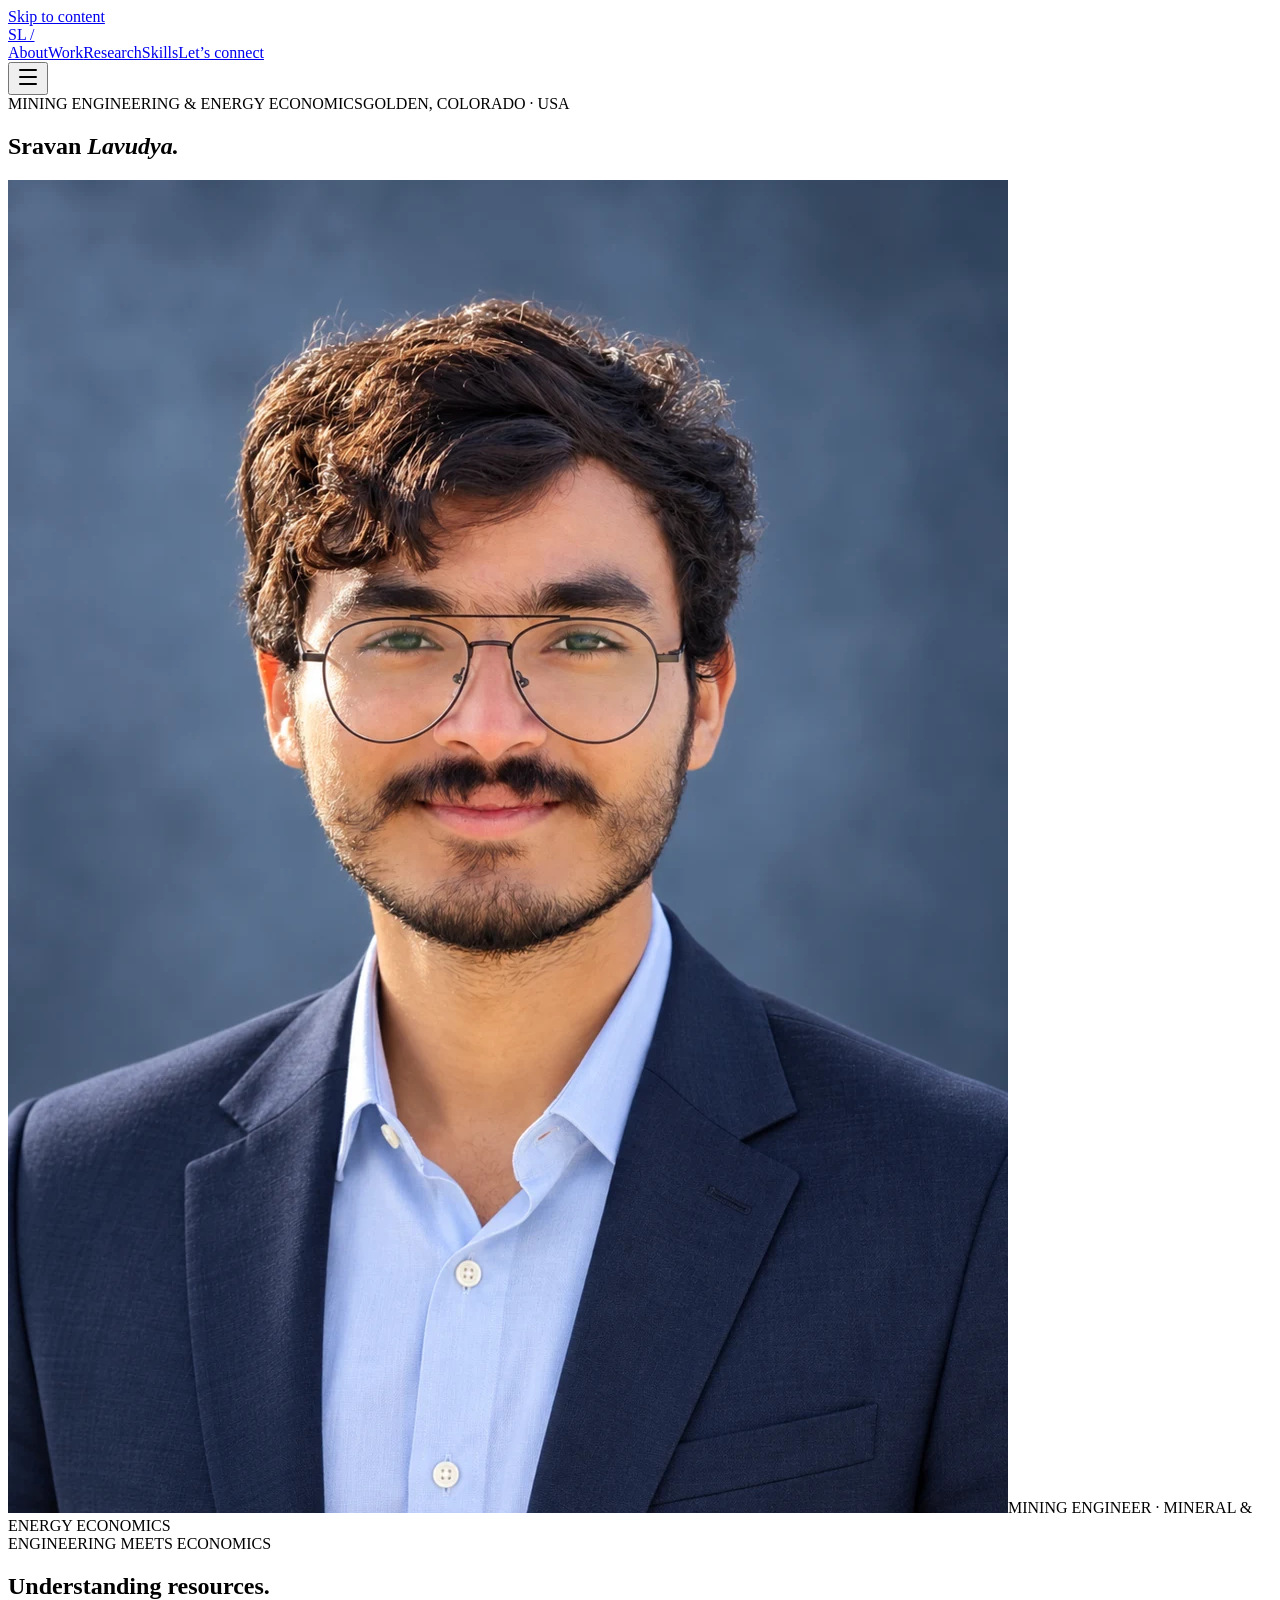
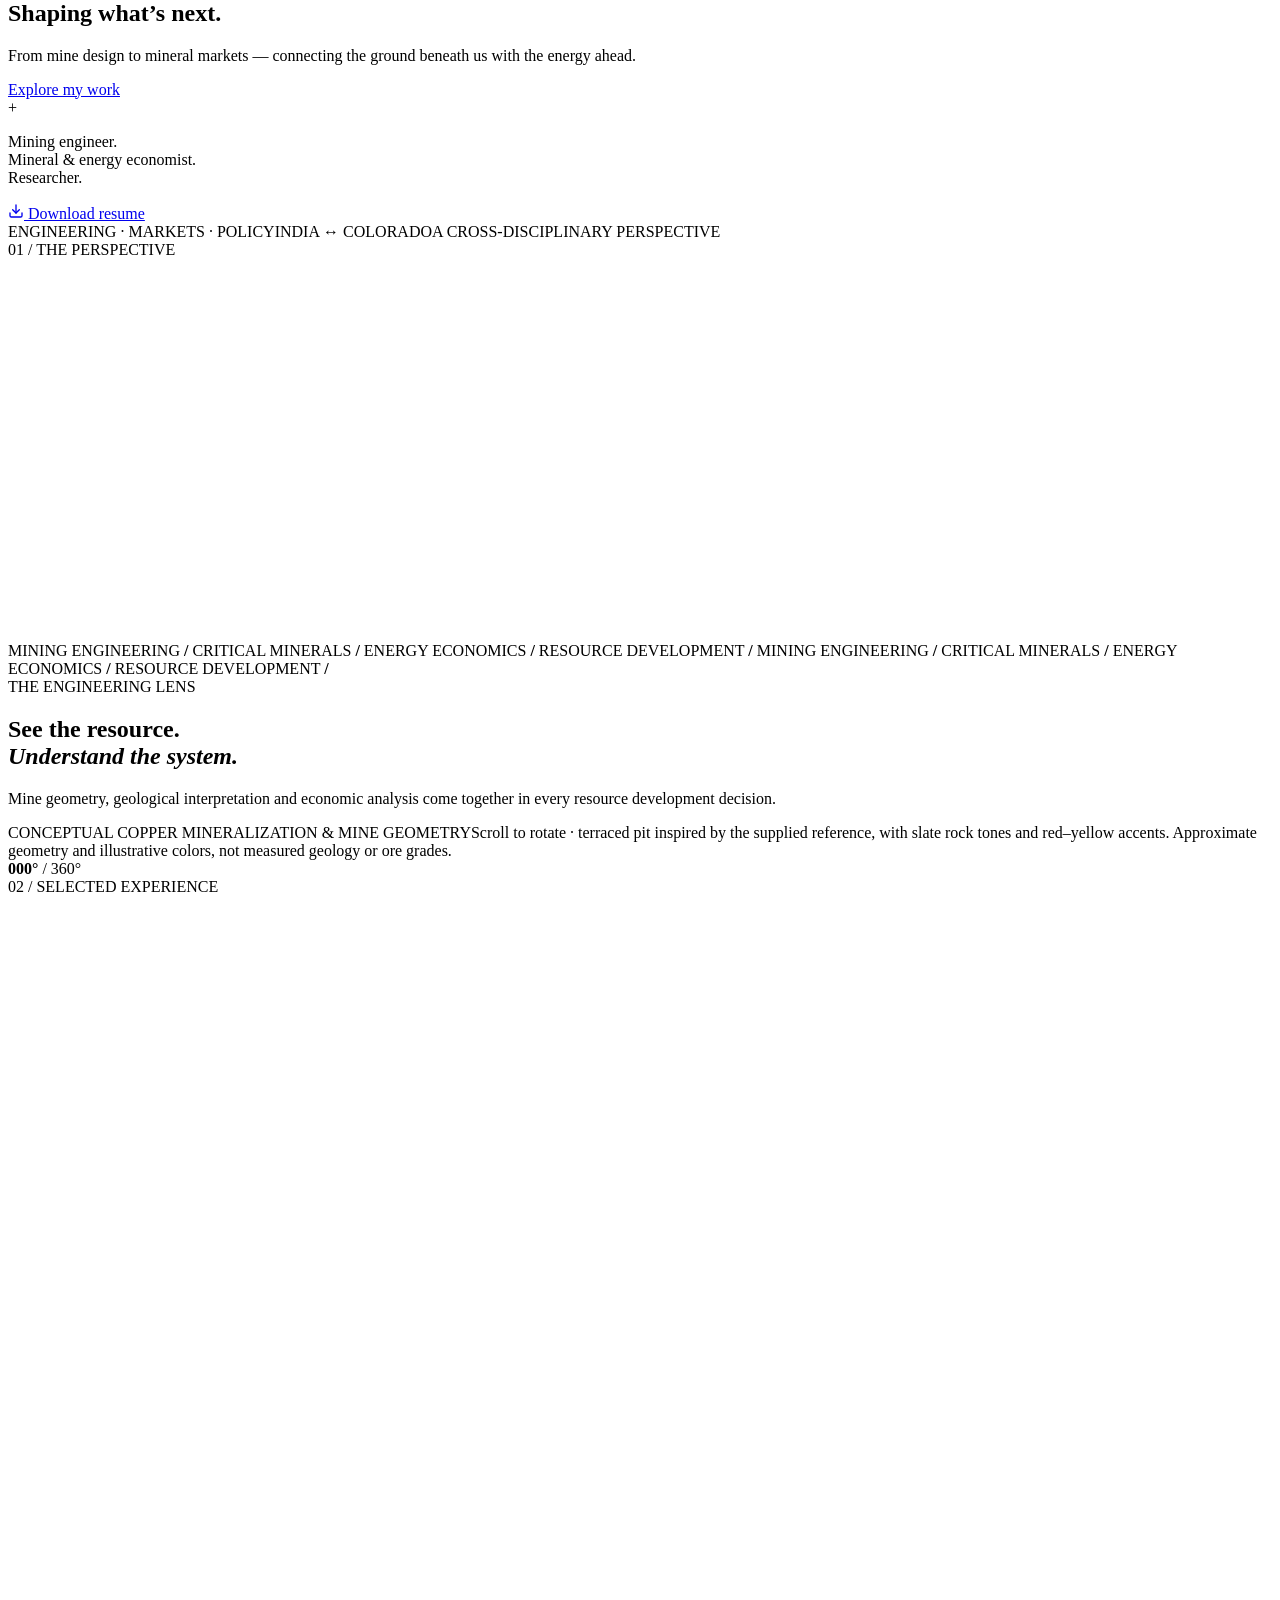
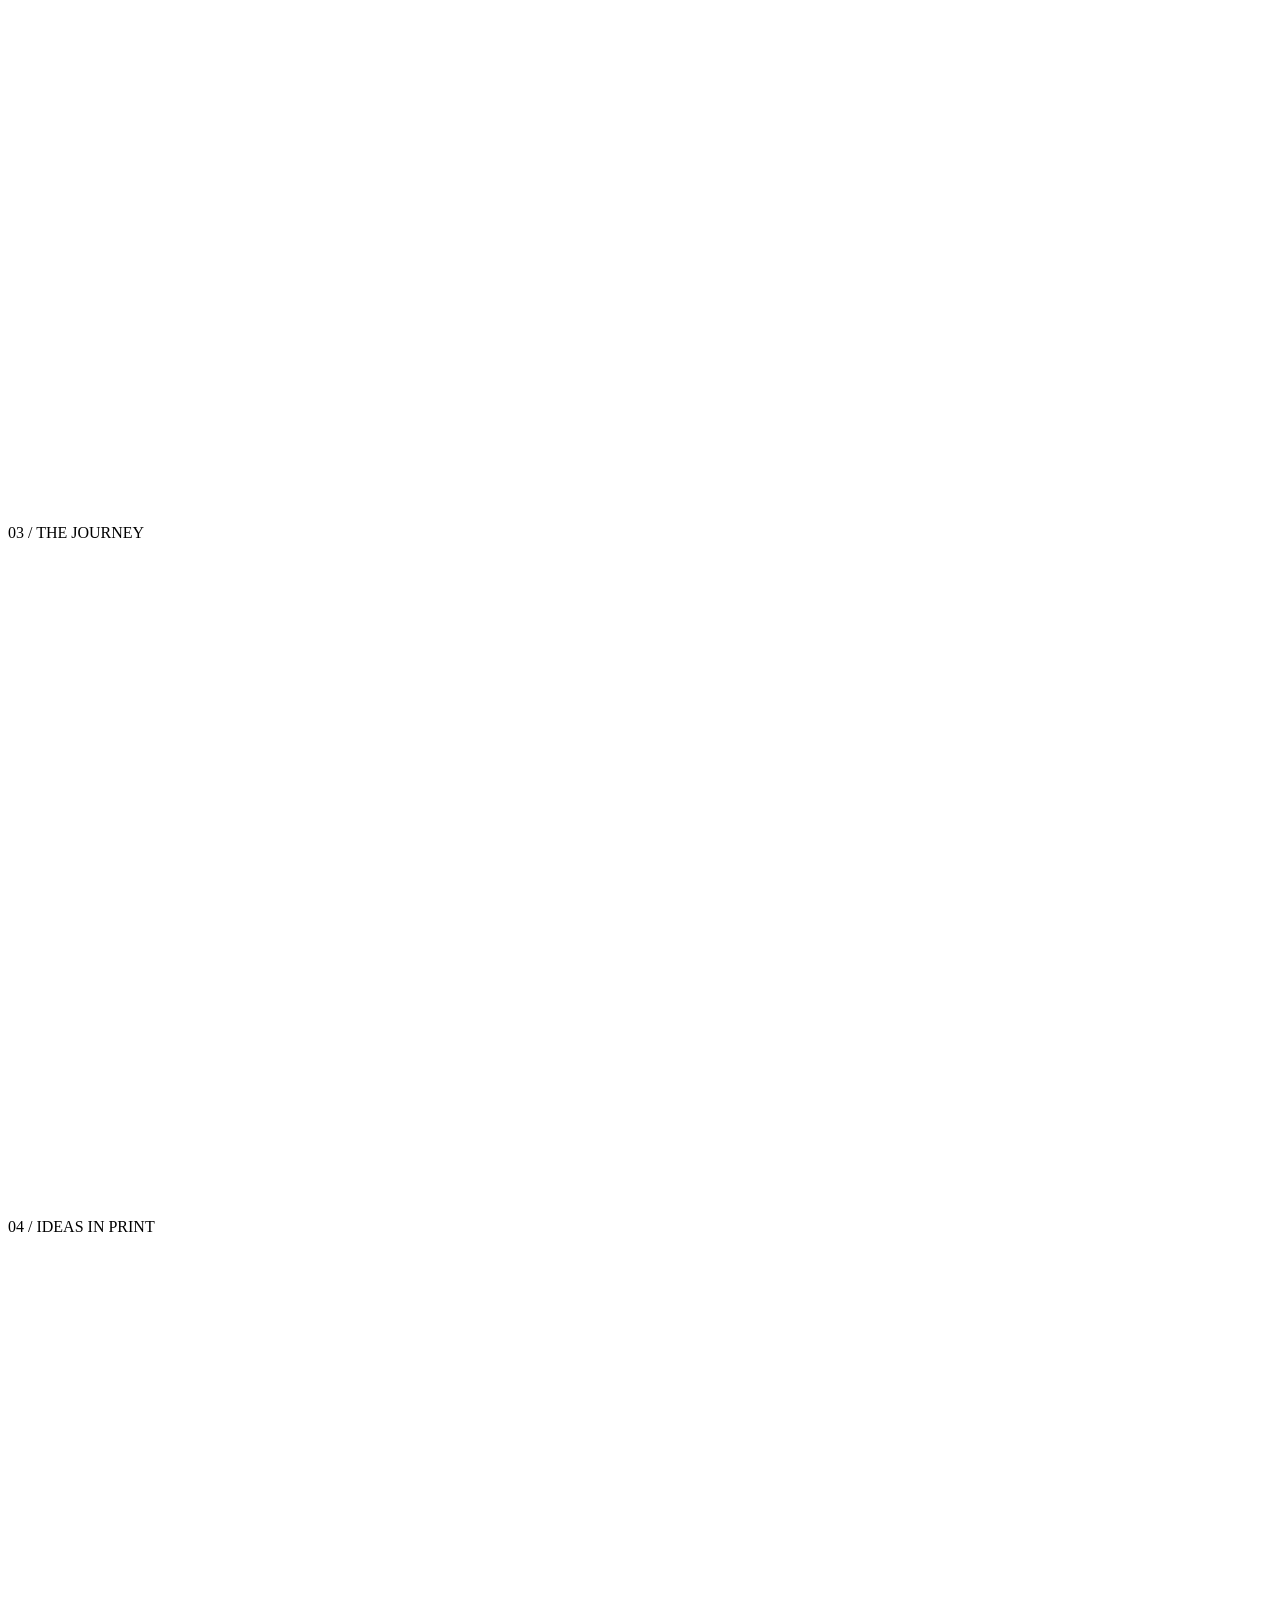
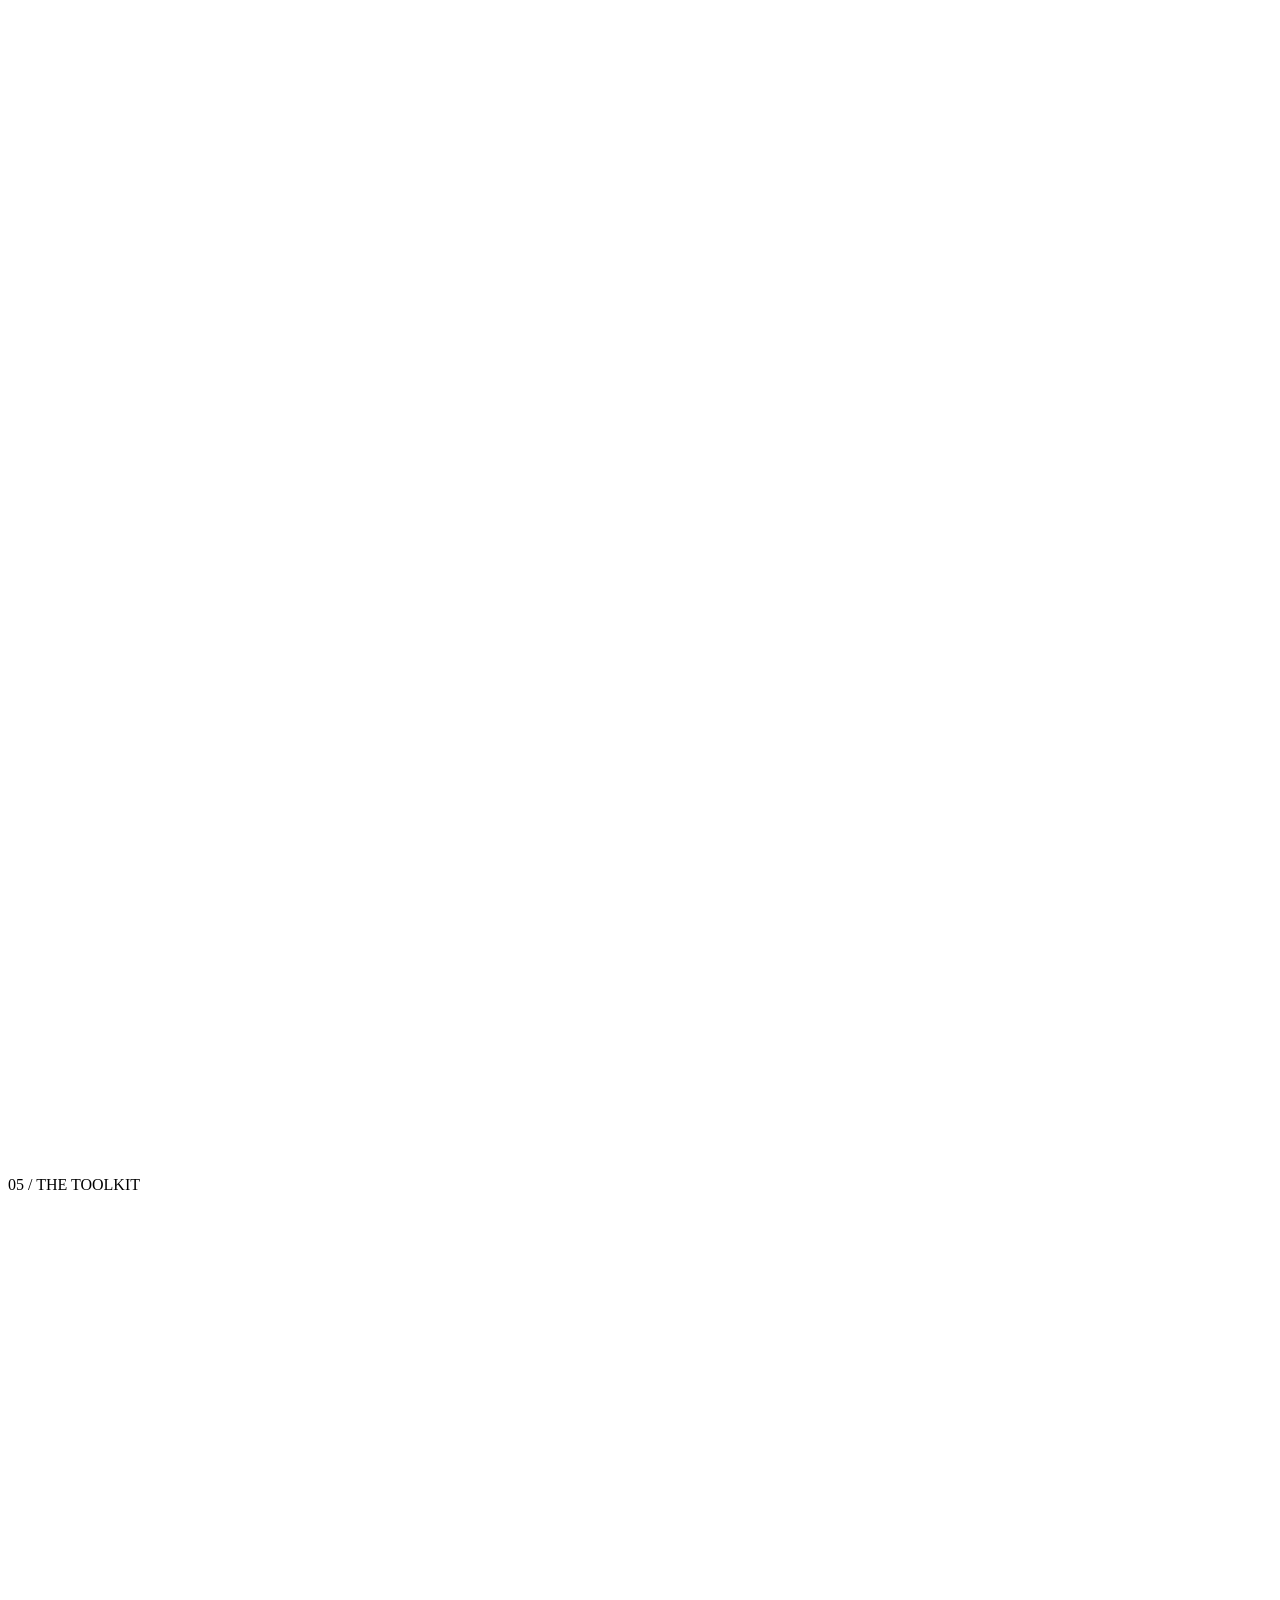
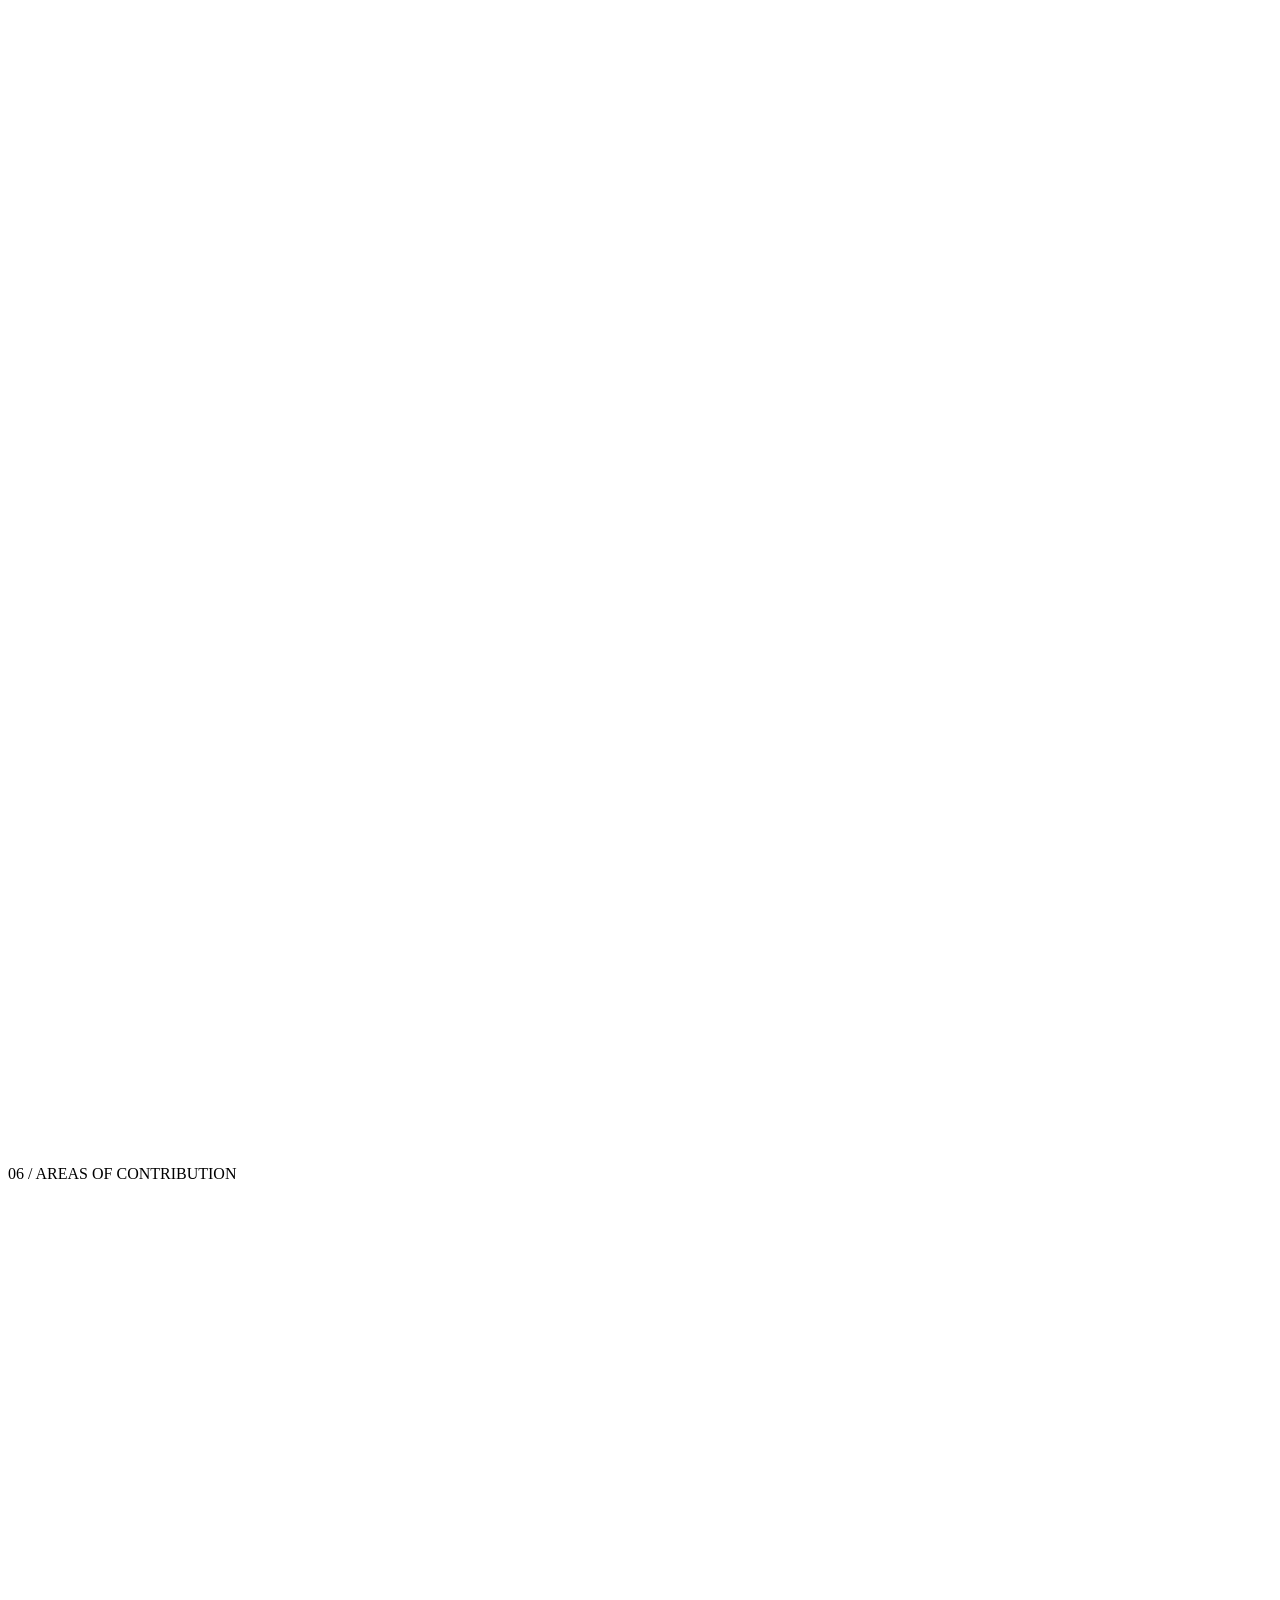
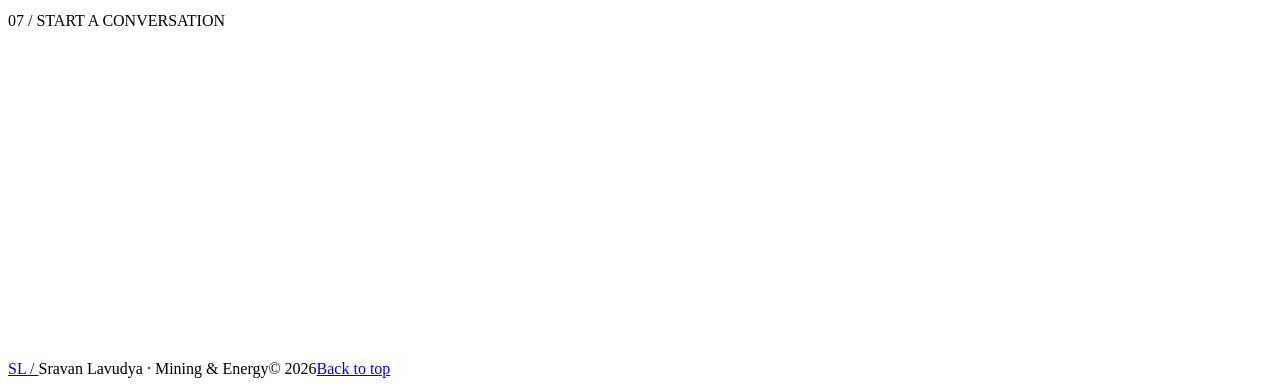
==== index.html @ 0d738c8e "Add files via upload" ====
<!DOCTYPE html><html lang="en"><head><meta charSet="utf-8"/><meta name="viewport" content="width=device-width, initial-scale=1"/><link rel="preload" as="image" href="/sravan-portrait.webp" fetchPriority="high"/><link rel="preload" as="image" href="/balaji-mining.jpg"/><link rel="preload" as="image" href="/surface-miner.jpg"/><link rel="stylesheet" href="/_next/static/chunks/0958bmwg9rmqi.css" data-precedence="next"/><link rel="preload" as="script" fetchPriority="low" href="/_next/static/chunks/3l04zcqx63h3y.js"/><script src="/_next/static/chunks/41qfcvra0dvw4.js" async=""></script><script src="/_next/static/chunks/1mh6a-0e61pyc.js" async=""></script><script src="/_next/static/chunks/turbopack-0_i3ve-33z88y.js" async=""></script><script src="/_next/static/chunks/0h2qsuyze9ds1.js" async=""></script><script src="/_next/static/chunks/3yp6ygh2ybcbr.js" async=""></script><script src="/_next/static/chunks/2wtt3s0ysbe_1.js" async=""></script><title>Sravan Lavudya — Mining Engineering &amp; Energy Economics</title><meta name="description" content="Mining engineer and mineral and energy economist based in Golden, Colorado. Explore mine planning, critical minerals research and energy transition analysis."/><meta property="og:title" content="Sravan Lavudya — Mining &amp; Energy"/><meta property="og:description" content="Engineering expertise. Economic perspective. Explore the work and research of Sravan Lavudya."/><meta property="og:type" content="website"/><meta name="twitter:card" content="summary"/><meta name="twitter:title" content="Sravan Lavudya — Mining &amp; Energy"/><meta name="twitter:description" content="Engineering expertise. Economic perspective. Explore the work and research of Sravan Lavudya."/><link rel="icon" href="/favicon.svg"/><script src="/_next/static/chunks/0cz1d0mv5g_q7.js" noModule=""></script></head><body><div hidden=""><!--$--><!--/$--></div><div class="cursor" aria-hidden="true"></div><a class="skip" href="#about">Skip to content</a><header class="nav"><a class="logo" href="#top" aria-label="Sravan Lavudya home">SL<span> / </span></a><nav aria-label="Main navigation"><a href="#about">About</a><a href="#work">Work</a><a href="#research">Research</a><a href="#skills">Skills</a><a class="nav-contact" href="#contact">Let’s connect</a></nav><button class="menu-toggle" aria-expanded="false" aria-label="Open navigation"><svg xmlns="http://www.w3.org/2000/svg" width="24" height="24" viewBox="0 0 24 24" fill="none" stroke="currentColor" stroke-width="2" stroke-linecap="round" stroke-linejoin="round" class="lucide lucide-menu" aria-hidden="true"><path d="M4 5h16"></path><path d="M4 12h16"></path><path d="M4 19h16"></path></svg></button></header><main><div id="top" class="hero-track "><section class="hero"><div class="hero-top"><span>MINING ENGINEERING &amp; ENERGY ECONOMICS</span><span>GOLDEN, COLORADO · USA</span></div><h1>Sravan <em>Lavudya.</em></h1><div class="hero-portrait"><img src="/sravan-portrait.webp" alt="Professional portrait of Sravan Lavudya" fetchPriority="high"/><span>MINING ENGINEER · MINERAL &amp; ENERGY ECONOMICS</span></div><div class="hero-left"><span class="eyebrow">ENGINEERING MEETS ECONOMICS</span><h2>Understanding resources.<br/>Shaping what’s next.</h2><p>From mine design to mineral markets — connecting the ground beneath us with the energy ahead.</p><a href="#work" class="light-button">Explore my work</a></div><div class="hero-right"><span class="cross">+</span><p>Mining engineer.<br/>Mineral &amp; energy economist.<br/>Researcher.</p><a href="/Sravan-Lavudya-Resume.pdf" target="_blank" rel="noreferrer" class="resume-link"><svg xmlns="http://www.w3.org/2000/svg" width="16" height="16" viewBox="0 0 24 24" fill="none" stroke="currentColor" stroke-width="2" stroke-linecap="round" stroke-linejoin="round" class="lucide lucide-download" aria-hidden="true"><path d="M12 15V3"></path><path d="M21 15v4a2 2 0 0 1-2 2H5a2 2 0 0 1-2-2v-4"></path><path d="m7 10 5 5 5-5"></path></svg> Download resume</a></div><div class="hero-bottom"><span>ENGINEERING · MARKETS · POLICY</span><span>INDIA ↔ COLORADO</span><span class="concept-label">A CROSS-DISCIPLINARY PERSPECTIVE</span></div></section></div><section id="about" class="section about"><div class="section-label">01 / THE PERSPECTIVE</div><div class="about-copy" style="opacity:0;transform:translateY(24px)"><h2>A field mindset.<br/>An economic <em>perspective.</em></h2><div class="about-columns"><p>I bring mining and mineral engineering experience together with a master’s in Mineral and Energy Economics from Colorado School of Mines.</p><p>My work spans geological modeling, exploration drilling, mine planning and research into critical minerals and energy systems. I’m interested in how sound engineering and clear economic analysis can improve resource development decisions.</p></div><div class="stats"><div><strong>1,200<span>+ m</span></strong><p>Geotechnical core logged</p></div><div><strong>2</strong><p>Resource &amp; reserve reports</p></div><div><strong>4</strong><p>Selected research commentaries</p></div></div></div></section><div class="marquee" aria-label="Mining engineering, critical minerals, energy economics, resource development"><div><span aria-hidden="false">MINING ENGINEERING <b> / </b> CRITICAL MINERALS <b> / </b> ENERGY ECONOMICS <b> / </b> RESOURCE DEVELOPMENT <b> / </b> </span><span aria-hidden="true">MINING ENGINEERING <b> / </b> CRITICAL MINERALS <b> / </b> ENERGY ECONOMICS <b> / </b> RESOURCE DEVELOPMENT <b> / </b> </span></div></div><section class="mine-showcase section"><div class="section-label">THE ENGINEERING LENS</div><div class="mine-layout"><div><h2>See the resource.<br/><em>Understand the system.</em></h2><p>Mine geometry, geological interpretation and economic analysis come together in every resource development decision.</p><span class="eyebrow">CONCEPTUAL COPPER MINERALIZATION &amp; MINE GEOMETRY</span><span class="model-note">Scroll to rotate · terraced pit inspired by the supplied reference, with slate rock tones and red–yellow accents. Approximate geometry and illustrative colors, not measured geology or ore grades.</span></div><div class="mine-frame"><div class="model" role="img" aria-label="Interactive conceptual open-pit mine and geological strata, rotating a complete turn as you scroll"></div><span class="rotation-label"><b id="degree">000°</b> / 360°</span></div></div></section><section id="work" class="work section"><div class="section-label">02 / SELECTED EXPERIENCE</div><div class="section-intro" style="opacity:0;transform:translateY(24px)"><h2>Grounded in practice.<br/><em>Driven by evidence.</em></h2><p>A selection of engineering and research work, from operating mines to the economics of the energy transition.</p></div><article class="project" style="opacity:0;transform:translateY(24px)"><div class="regional-experience"><div class="geo-panel"><div class="geo-heading"><span>RAJASTHAN / FIELD ASSIGNMENTS</span></div><svg viewBox="495 108 29 29" role="img" aria-label="Rajasthan state map indicating the fieldwork region, without unverified mine pins"><path d="M507.779,110.045L509.038,110.113L509.010,110.184L509.107,110.269L508.931,110.425L508.944,110.512L509.211,110.494L509.133,110.873L509.229,110.946L509.158,111.083L509.058,111.101L509.192,111.343L509.284,111.338L509.300,111.255L509.513,111.288L509.682,111.192L509.854,111.271L509.906,111.436L510.080,111.426L510.156,111.535L510.360,111.463L510.447,111.530L510.639,111.413L510.630,111.528L510.791,111.476L510.801,111.622L510.722,111.715L510.869,111.967L511.022,111.978L510.934,112.148L511.111,112.771L511.236,112.796L511.258,112.908L511.556,113.085L511.541,113.185L511.845,113.262L512.186,113.690L512.055,113.655L511.872,113.813L511.969,113.899L512.071,113.852L511.940,113.938L511.926,114.126L511.847,114.134L511.955,114.181L511.926,114.271L512.176,114.263L512.346,114.385L512.447,114.318L512.310,114.002L512.428,113.937L512.355,113.881L512.530,113.863L512.674,113.941L512.709,113.852L512.595,113.798L512.711,113.743L512.578,113.635L512.754,113.724L512.942,113.691L512.996,113.787L512.897,113.814L512.995,113.871L512.907,113.901L513.077,113.922L513.076,114.059L513.320,113.962L513.296,113.816L513.583,113.686L513.612,113.568L513.800,113.590L513.924,113.712L513.768,114.538L513.805,114.683L513.941,114.686L513.987,114.517L514.158,114.523L514.041,114.444L514.077,114.360L514.253,114.447L514.388,114.356L514.463,114.428L514.591,114.400L514.686,114.686L514.622,114.777L514.700,114.813L514.670,114.940L514.859,115.076L514.864,115.202L515.149,115.347L515.228,115.313L515.183,115.399L515.346,115.599L514.997,115.810L515.255,115.969L515.347,115.897L515.407,115.999L515.510,115.954L514.845,116.266L514.897,116.507L514.987,116.466L514.996,116.304L515.209,116.334L515.507,116.125L515.780,116.221L515.800,116.151L516.013,116.179L516.044,116.278L516.084,116.169L516.203,116.190L516.230,116.090L516.524,116.153L516.382,116.223L516.428,116.303L516.322,116.346L516.360,116.413L516.200,116.406L516.171,116.634L515.984,116.595L515.789,116.676L515.626,116.890L515.046,117.170L514.855,117.186L514.874,117.264L514.669,117.286L514.406,117.525L514.248,117.524L513.776,117.813L513.491,118.182L513.185,118.252L513.059,118.404L513.061,118.532L512.965,118.564L513.129,119.115L513.540,119.376L513.786,119.355L513.884,119.449L514.151,119.321L514.410,119.377L514.566,119.153L514.723,119.174L514.673,119.349L514.744,119.360L514.699,119.456L514.836,119.614L514.781,119.624L514.797,119.773L514.606,119.832L514.525,119.761L514.339,119.773L514.229,119.862L513.987,119.840L513.709,119.979L513.898,120.254L513.603,120.360L513.695,120.499L513.903,120.469L514.053,120.578L514.129,120.860L513.931,121.078L513.829,121.025L513.826,120.913L513.629,120.931L513.703,121.062L513.680,121.323L513.889,121.587L513.800,121.738L513.602,121.759L513.510,121.656L513.402,121.657L513.348,121.613L513.386,121.430L513.176,121.501L513.159,121.639L513.063,121.673L512.940,121.537L512.829,121.585L512.654,121.493L512.431,121.566L512.371,121.337L512.243,121.607L512.269,121.809L511.920,121.949L511.952,122.134L511.554,122.292L511.405,122.192L511.458,122.284L511.369,122.479L511.304,122.396L511.165,122.399L511.121,122.280L510.913,122.159L511.029,121.903L511.168,122.016L511.338,121.933L511.401,122.062L511.668,121.849L511.672,121.777L511.487,121.721L511.547,121.558L511.654,121.507L511.454,121.189L511.582,121.050L511.695,121.162L511.818,121.088L511.835,120.857L511.656,120.773L511.678,120.540L511.519,120.470L511.227,120.623L511.164,120.555L510.904,120.614L510.434,120.555L510.371,120.464L510.504,120.326L510.416,120.180L510.611,120.373L510.834,120.272L510.848,120.214L510.523,120.221L510.586,120.154L510.552,120.047L510.628,120.199L510.691,119.914L510.318,119.909L510.238,120.222L510.087,120.282L509.840,120.216L509.693,120.051L509.698,120.415L510.014,120.408L510.040,120.494L509.886,120.679L509.786,120.689L509.599,120.409L509.551,120.625L509.634,120.657L509.424,120.978L509.716,121.065L509.506,121.435L509.789,121.477L509.762,121.573L509.986,121.941L509.811,122.252L509.879,122.739L509.227,123.077L509.037,123.343L509.107,123.435L509.402,123.456L509.390,123.554L509.491,123.576L509.338,123.597L509.025,123.822L508.782,123.776L508.646,123.875L508.492,123.623L508.366,123.696L508.254,123.642L508.268,123.461L508.089,123.408L507.942,123.246L507.789,123.326L507.664,123.106L507.529,123.083L507.452,123.175L507.408,123.088L507.266,123.095L507.321,122.754L507.155,122.689L507.027,122.766L507.017,122.593L506.725,122.425L506.724,122.276L506.849,122.138L506.747,121.744L506.492,121.979L506.398,121.897L506.448,121.804L506.165,121.630L506.290,121.384L506.463,121.271L506.340,121.299L506.170,121.211L506.189,121.011L506.001,121.059L505.927,121.233L505.983,121.272L505.848,121.347L505.736,121.268L505.465,121.277L505.394,121.086L505.089,120.986L505.015,121.180L504.929,121.186L504.885,120.992L504.502,120.840L504.708,120.764L504.331,120.771L504.105,120.588L503.888,120.746L503.753,120.650L503.717,120.792L503.598,120.659L503.323,120.733L503.233,120.659L502.977,120.652L502.766,120.757L502.702,120.694L502.595,120.785L502.239,120.663L501.891,120.131L501.789,119.712L501.348,119.221L501.332,118.606L500.799,118.672L500.559,118.597L500.192,118.111L500.165,117.852L500.345,117.510L500.335,116.899L500.132,116.801L499.631,116.816L499.031,116.520L498.967,116.388L499.026,115.966L499.173,115.644L500.033,114.888L500.314,114.332L500.732,113.984L501.125,113.960L501.344,114.171L501.515,114.566L501.768,114.603L502.546,114.316L503.317,114.262L503.795,114.085L503.867,113.746L504.369,113.284L504.604,112.670L504.769,112.472L505.883,111.946L506.543,110.886L506.783,110.124L507.574,109.867L507.933,109.610L507.779,110.045Z" fill="#987c51" stroke="#e4c894" stroke-width=".15"></path></svg><div class="map-caption"><strong>Karimnagar base → Rajasthan fieldwork</strong><p>Copper and gold operational exposure with Sri Balaji Groups. State-level field context; individual mine locations await confirmation.</p></div><div class="geo-source">State boundaries: <!-- -->india-official-geojson<!-- --> · City pins indicate known locations, not exact mine workings.</div></div><figure class="field-photo"><img src="/balaji-mining.jpg" alt="Rock sample shown on the Srii Balaji Group mining page"/><figcaption><a href="https://www.sriibalajigroup.com/mining/" target="_blank" rel="noreferrer">Srii Balaji Group mining-page rock sample · location unspecified ↗</a></figcaption></figure></div><div class="project-copy"><span class="eyebrow">01<!-- --> / <!-- -->MINE PLANNING &amp; OPERATIONS</span><h3>From resource to readiness.</h3><p class="project-sub">Open-pit copper &amp; gold exposure · Sri Balaji Groups</p><p>Based in Karimnagar, Telangana, with field travel to Rajasthan. Open-pit copper and gold exposure connected geological interpretation, bench readiness and production monitoring.</p><div class="project-metrics"><div><strong>1,200+ m</strong><span>Geotechnical core logging</span></div><div><strong>98%</strong><span>Daily extraction targets met</span></div><div><strong>₹1.2 Cr</strong><span>Development cost savings</span></div></div><button class="text-button" aria-expanded="false" aria-controls="detail-01">Explore project notes<svg xmlns="http://www.w3.org/2000/svg" width="17" height="17" viewBox="0 0 24 24" fill="none" stroke="currentColor" stroke-width="2" stroke-linecap="round" stroke-linejoin="round" class="lucide lucide-plus" aria-hidden="true"><path d="M5 12h14"></path><path d="M12 5v14"></path></svg></button><div id="detail-01" hidden="" class="project-detail"><p>Coordinated a three-rig exploration drilling program, manipulated block models in Datamine Studio and Leapfrog Geo, and assessed open-pit versus sub-level caving methods for a 0.5 MTPA project. Daily highwall inspections identified critical rockfall hazards, while short-range planning aligned bench readiness and haulage access.</p><span>Datamine · Leapfrog Geo · Deswik · AutoCAD</span></div></div></article><article class="project" style="opacity:0;transform:translateY(24px)"><div class="geo-panel world-map "><div class="geo-heading"><span>MINERAL ECONOMICS / RESEARCH GEOGRAPHIES</span><span>GLOBAL PERSPECTIVE</span></div><svg viewBox="0 0 720 330" aria-label="World map showing the US, China and Africa as research geographies" role="img"><defs><pattern id="grid-world" width="40" height="40" patternUnits="userSpaceOnUse"><path d="M40 0H0V40" fill="none" stroke="#8aa4b7" stroke-width=".35" opacity=".18"></path></pattern></defs><rect x="0" y="0" width="720" height="360" fill="url(#grid-world)"></rect><path d="M720.00,202.13L720.00,203.11L718.73,203.60L717.45,204.02L717.19,203.28L718.19,202.87L718.83,202.76L720.00,202.13ZM716.25,205.01L716.75,204.68L717.44,205.26L717.11,206.30L715.87,206.58L714.76,206.33L714.57,205.45L715.34,204.76L716.25,205.01ZM0.41,202.04L0.17,203.00L0.00,203.11L0.00,202.13L0.41,202.04Z" fill="#263d52" stroke="#658399" stroke-width="0.4" opacity="0.72"></path><path d="M427.81,171.90L428.15,172.12L435.40,176.19L435.53,177.35L438.40,179.35L437.48,181.82L437.60,182.95L438.88,183.68L438.94,184.20L438.39,185.41L438.50,186.02L438.37,186.97L439.07,188.22L439.90,190.20L440.63,190.63L440.63,190.63L439.04,191.79L436.86,192.57L435.66,192.54L434.94,193.14L433.55,193.19L433.03,193.44L430.62,192.88L429.12,193.04L428.56,190.32L427.88,189.39L427.48,188.83L425.52,188.46L424.38,187.86L423.11,187.52L422.32,187.19L421.48,186.68L421.48,186.68L420.40,184.16L419.24,183.04L418.84,181.88L419.04,180.84L418.68,179.00L419.51,178.90L420.23,178.18L421.01,177.14L421.50,176.72L421.49,176.07L421.06,175.62L420.94,174.83L420.94,174.83L421.52,174.57L421.63,173.40L420.84,172.27L421.54,172.03L423.73,172.05L427.81,171.90Z" fill="#263d52" stroke="#658399" stroke-width="0.4" opacity="0.72"></path><path d="M342.67,114.69L342.67,114.82L342.63,115.21L342.63,118.24L336.06,118.13L336.13,123.25L334.25,123.43L333.76,124.46L334.14,127.35L326.31,127.33L325.87,128.00L325.96,127.16L325.99,127.16L330.50,127.00L330.74,126.28L331.56,125.38L332.22,122.62L335.00,120.46L335.94,117.94L336.56,117.79L337.21,116.23L338.90,116.02L339.62,116.28L340.53,116.28L341.17,115.82L342.41,115.76L342.36,114.69L342.67,114.69Z" fill="#263d52" stroke="#658399" stroke-width="0.4" opacity="0.72"></path><path d="M114.32,72.00L114.05,71.99L110.18,70.03L108.75,69.17L105.13,68.34L104.01,66.57L104.30,65.34L101.74,64.49L101.39,62.88L98.97,61.42L98.93,60.39L98.93,60.39L100.04,59.43L99.98,58.17L96.58,56.90L94.54,54.61L93.29,53.18L91.46,52.28L90.11,51.46L89.05,50.42L87.04,51.07L85.10,52.19L83.32,50.88L81.92,50.00L79.97,49.45L78.00,49.39L78.01,38.00L78.03,30.58L78.03,30.58L81.76,31.06L84.91,32.02L86.99,32.20L88.75,31.37L91.17,30.75L94.14,30.99L97.14,30.11L100.41,29.61L101.78,30.44L103.28,29.97L103.72,29.03L105.11,29.25L108.49,31.04L111.15,29.68L111.42,31.20L113.88,30.87L114.63,30.29L117.06,30.40L120.11,31.24L124.79,31.98L127.55,32.32L129.51,32.19L132.20,33.20L129.39,34.19L133.01,34.62L138.40,34.39L140.11,34.04L142.24,35.24L144.42,34.23L142.37,33.38L143.67,32.69L146.10,32.60L147.70,32.40L149.31,32.88L151.32,33.96L153.56,33.80L157.09,34.71L160.20,34.39L163.11,34.44L162.88,33.19L164.66,32.84L167.76,33.52L167.75,35.41L169.02,33.82L170.63,33.87L171.53,31.86L169.39,30.63L167.06,29.82L167.22,27.61L169.58,26.16L172.22,26.48L174.24,27.36L176.96,29.62L175.19,30.60L178.91,31.00L178.90,33.05L181.57,31.48L183.96,32.77L183.37,34.25L185.30,35.60L187.39,34.16L188.85,32.43L188.96,30.24L191.80,30.39L194.75,30.68L197.44,31.68L197.56,32.67L196.07,33.73L197.48,34.81L197.23,35.78L193.31,37.18L190.53,37.49L188.46,36.88L187.86,37.89L185.94,39.57L185.35,40.45L183.03,41.80L180.17,41.93L178.59,42.78L178.46,44.08L176.13,44.33L173.69,45.95L171.52,48.20L170.74,49.78L170.63,52.10L173.57,52.44L174.47,54.31L175.41,55.83L178.20,55.43L181.92,56.30L183.92,57.06L185.35,58.00L187.86,58.55L189.98,59.39L193.28,59.51L195.45,59.70L195.13,61.44L195.75,63.45L197.20,65.68L200.17,67.58L201.71,66.93L202.80,64.88L201.75,61.72L200.34,60.66L203.54,59.73L205.81,58.33L206.92,56.93L206.75,55.59L205.40,53.90L202.97,52.39L205.33,50.29L204.45,48.48L203.79,45.36L205.18,44.90L208.61,45.44L210.66,45.64L212.32,45.11L214.18,45.79L216.65,46.95L217.25,47.73L220.82,47.88L220.76,49.56L221.42,52.09L223.25,52.40L224.70,53.58L227.60,52.47L229.51,50.26L230.83,49.33L232.39,51.11L235.00,53.67L237.21,56.07L236.40,57.32L239.06,58.45L240.86,59.59L244.05,60.11L245.33,60.75L246.13,62.44L247.68,62.71L248.49,63.46L248.63,65.71L247.18,66.46L245.75,67.16L242.45,67.87L239.93,69.51L236.55,69.84L232.27,69.42L229.27,69.40L227.20,69.54L225.53,70.98L222.98,71.86L220.09,74.51L217.79,76.36L219.49,76.03L222.70,73.40L226.90,71.73L229.89,71.53L231.66,72.52L229.77,73.86L230.40,76.01L231.06,77.52L233.65,78.52L236.96,78.23L238.96,75.98L239.10,77.43L240.39,78.16L237.92,79.47L233.49,80.66L231.51,81.47L229.27,82.91L227.75,82.76L227.68,81.07L231.15,79.42L227.95,79.48L225.73,79.72L224.42,78.59L224.42,75.87L223.53,75.29L222.19,75.63L221.53,75.10L220.00,76.61L219.39,78.17L218.68,79.08L217.83,79.39L217.19,79.49L216.99,79.98L213.30,79.99L210.27,80.00L209.36,80.37L207.25,81.81L207.00,81.96L206.36,82.74L204.52,82.74L202.56,82.75L201.66,83.07L201.98,83.46L202.16,84.07L202.12,84.27L199.51,85.27L197.44,85.58L195.12,86.65L194.62,86.65L193.94,86.33L193.72,86.05L193.76,85.84L194.20,85.14L195.14,84.04L195.72,82.86L195.32,81.12L194.90,79.30L192.81,78.37L193.06,78.01L192.77,77.77L192.22,77.77L191.82,77.45L191.72,76.98L191.33,77.18L190.79,77.12L190.91,76.92L190.44,76.73L190.25,76.20L188.70,75.56L187.08,74.89L185.12,74.12L183.24,73.39L181.45,73.96L180.80,73.98L178.34,73.46L176.72,73.72L174.78,73.10L172.74,72.78L171.34,72.66L170.72,72.32L170.36,71.22L169.69,71.23L169.68,72.00L165.54,72.00L158.70,72.00L151.90,72.00L145.90,72.00L139.90,72.00L134.00,72.00L127.90,72.00L125.94,72.00L120.00,72.00L114.32,72.00ZM192.01,45.09L193.50,44.17L196.25,44.19L196.20,44.58L193.86,45.68L192.45,45.64L192.01,45.09ZM200.45,24.39L198.25,23.33L198.33,22.61L199.29,22.48L203.87,22.70L207.32,23.79L207.50,24.35L205.37,24.29L203.22,24.25L201.03,24.52L200.45,24.39ZM199.37,45.83L200.14,45.23L200.96,45.27L201.47,45.68L200.68,46.73L199.80,46.56L199.28,45.97L199.37,45.83ZM172.77,20.04L171.69,20.82L168.78,20.67L166.36,20.14L167.42,19.24L170.30,18.71L172.04,19.41L172.77,20.04ZM172.32,14.96L171.41,15.02L167.66,14.89L167.13,14.33L171.15,14.36L172.56,14.73L172.32,14.96ZM166.49,12.47L168.88,13.16L168.34,13.89L165.38,14.30L163.75,13.83L162.89,13.08L162.74,12.26L165.33,12.34L166.49,12.47ZM183.70,21.22L180.47,20.97L175.16,20.32L174.46,19.23L174.22,18.23L172.21,17.36L168.08,17.12L165.76,16.50L166.51,15.68L170.63,15.80L172.85,16.45L176.79,16.44L178.52,17.10L178.06,17.85L180.36,18.30L181.63,18.78L184.32,18.87L187.24,19.04L190.42,18.60L194.49,18.43L197.74,18.57L199.88,19.33L200.33,20.15L199.08,20.69L196.10,21.12L193.54,20.87L187.81,21.18L183.70,21.22ZM137.47,13.69L140.29,14.01L139.63,14.61L135.90,15.18L132.93,14.54L134.55,13.90L137.47,13.69ZM138.07,12.39L140.67,12.80L138.24,13.19L134.92,13.18L134.95,12.90L137.00,12.30L138.07,12.39ZM248.80,67.37L247.73,68.63L246.41,70.38L247.71,69.70L249.06,70.13L248.36,70.83L250.13,71.37L251.05,70.89L253.05,71.50L252.43,72.97L253.83,72.62L254.08,73.69L254.70,74.93L253.86,76.69L252.96,76.76L251.64,76.39L252.08,74.75L251.52,74.50L249.20,76.23L248.01,76.16L249.42,75.22L247.50,74.73L245.35,74.85L241.47,74.79L241.16,74.20L242.41,73.50L241.54,72.95L243.22,71.75L245.28,68.56L246.52,67.43L248.26,66.74L249.19,66.82L248.80,67.37ZM192.23,39.78L194.42,40.47L196.72,41.09L196.89,42.04L198.37,41.89L199.79,42.55L198.02,43.18L194.91,42.70L193.78,41.80L191.80,42.86L188.95,43.90L188.27,42.73L185.56,42.92L187.29,41.93L187.55,40.35L188.23,38.52L189.68,38.69L190.05,39.56L191.07,39.26L192.23,39.78ZM202.46,25.30L204.35,24.50L208.79,25.51L211.54,26.47L211.80,27.34L215.52,26.89L217.60,28.16L222.43,28.95L224.17,29.76L226.06,31.63L222.39,32.56L227.10,33.87L230.28,34.30L233.15,36.14L236.30,36.28L235.67,37.68L232.16,40.00L229.70,39.15L226.56,37.22L223.97,37.47L223.72,38.62L225.82,39.78L228.54,40.70L229.36,41.23L230.66,43.21L229.97,44.65L227.45,44.11L222.43,42.51L225.26,44.23L227.34,45.44L227.67,46.14L222.25,45.34L217.95,44.18L215.53,43.20L216.23,42.64L213.24,41.61L210.33,40.64L210.36,41.22L204.58,41.54L202.89,40.85L204.21,39.38L207.96,39.35L212.08,39.09L211.41,38.38L212.11,37.38L214.70,35.43L214.15,34.55L213.38,33.86L210.31,32.89L206.26,32.21L207.54,31.70L205.43,30.46L203.66,30.35L202.09,29.67L201.02,30.26L197.39,30.51L190.11,30.07L185.88,29.48L182.64,29.18L180.97,28.48L183.06,27.56L180.22,27.55L179.59,25.53L181.13,23.74L183.18,22.92L188.35,22.39L186.88,23.69L188.45,24.93L190.30,23.32L195.37,22.50L198.80,24.57L198.50,25.88L202.46,25.30ZM170.99,21.73L175.16,21.80L178.98,22.29L175.99,24.07L173.61,24.46L171.46,25.95L169.18,25.88L167.93,24.12L167.96,23.13L169.01,22.28L170.99,21.73ZM114.29,17.77L114.29,17.77L117.68,16.27L121.79,14.98L124.86,15.00L127.60,14.71L127.33,16.25L125.79,16.94L123.92,17.04L120.20,17.89L117.00,18.20L114.29,17.77ZM94.58,61.92L96.50,61.76L95.90,64.03L97.64,65.64L96.84,65.64L95.64,64.72L94.90,63.80L93.89,63.18L93.52,62.30L93.64,61.66L94.58,61.92ZM149.02,11.40L152.94,11.67L158.35,12.40L159.88,13.35L160.66,14.18L157.39,13.96L154.10,13.31L149.65,13.24L151.58,12.65L149.16,12.16L149.02,11.40ZM112.98,72.98L111.97,73.26L108.69,72.35L108.09,71.64L106.30,70.94L105.94,70.37L103.88,70.01L103.11,68.92L103.28,68.46L105.38,68.89L106.61,69.20L108.49,69.41L109.17,70.10L110.16,71.05L112.15,71.88L112.98,72.98ZM116.92,21.10L119.78,21.52L124.89,21.63L126.83,22.21L128.98,23.05L126.46,23.55L121.56,24.96L119.08,26.36L119.08,27.23L113.82,28.20L112.76,27.32L108.14,26.26L109.00,25.42L110.39,23.95L112.12,22.64L110.16,21.41L116.92,21.10ZM144.36,18.31L146.14,17.97L148.24,18.06L148.59,19.04L147.37,19.99L140.60,20.30L135.55,21.17L132.51,21.21L132.26,20.56L136.41,19.68L127.38,19.91L124.58,19.56L127.31,17.60L129.19,17.04L134.82,17.72L138.37,18.90L141.87,19.05L139.01,17.14L140.84,16.41L142.90,16.64L143.58,17.60L144.36,18.31ZM146.95,23.85L149.20,24.65L150.45,26.60L151.07,28.01L154.43,29.00L158.04,29.95L157.82,30.83L154.54,30.99L155.81,31.76L155.14,32.49L151.52,32.18L148.08,31.64L145.75,31.76L142.00,32.44L136.93,32.74L133.37,32.93L132.29,31.99L129.56,31.44L127.78,31.66L125.32,30.08L126.65,29.87L129.74,29.53L132.56,29.62L135.17,29.27L131.30,28.80L127.03,28.96L124.19,28.92L123.14,28.18L127.77,27.38L124.69,27.41L121.20,26.88L122.87,25.38L124.27,24.59L129.62,23.37L131.67,23.76L130.67,24.69L135.12,24.09L137.90,25.10L140.16,24.08L141.99,24.73L143.62,26.70L144.63,25.87L143.21,23.82L144.97,23.53L146.95,23.85ZM159.12,24.59L156.92,23.28L159.29,22.31L161.67,22.73L165.24,22.48L165.76,23.06L163.89,24.02L166.92,24.88L166.56,26.68L163.28,27.45L161.35,27.29L159.97,26.52L155.00,24.98L155.04,24.34L159.12,24.59ZM146.80,22.80L149.48,22.72L151.00,23.16L149.24,24.48L146.12,23.08L146.80,22.80ZM163.00,16.56L164.53,17.49L164.59,18.51L163.68,20.00L160.38,20.21L158.23,19.89L158.27,18.72L155.00,18.87L154.87,17.33L157.02,17.39L160.03,16.71L162.85,16.82L163.00,16.56ZM167.97,8.80L169.35,8.19L171.40,8.05L170.53,7.59L175.18,7.49L177.73,8.55L181.10,8.98L184.38,9.36L185.96,10.68L188.37,11.33L185.62,11.92L181.93,13.43L178.39,13.57L174.25,13.31L172.10,12.50L172.13,11.77L173.71,11.24L170.05,11.26L167.85,10.59L166.58,9.68L167.97,8.80ZM176.83,6.21L179.80,5.83L182.14,5.76L186.06,5.44L189.00,4.70L191.48,4.80L193.64,5.36L195.16,4.28L197.80,3.96L201.39,3.74L207.50,3.66L208.56,3.87L214.34,3.53L218.67,3.66L223.00,3.79L228.35,3.94L232.64,4.20L236.30,4.74L236.21,5.28L231.33,6.14L226.49,6.55L224.68,7.00L229.04,6.99L224.32,8.20L221.06,8.77L217.64,10.40L213.51,10.73L212.24,11.14L206.18,11.35L208.94,11.60L207.56,11.96L209.21,12.95L207.31,13.63L204.22,14.20L203.27,14.98L200.48,15.58L200.76,16.03L204.18,15.96L204.22,16.44L198.88,17.64L193.65,17.09L187.78,17.40L184.80,17.16L181.02,17.06L180.77,16.10L184.47,15.64L183.48,14.20L184.70,14.06L190.05,14.92L187.32,13.64L184.08,13.26L185.70,12.48L189.24,12.01L189.81,11.31L186.99,10.53L186.14,9.50L191.60,9.58L193.18,9.80L196.30,9.07L191.80,8.84L184.80,8.97L181.27,8.29L179.60,7.48L177.26,6.89L176.83,6.21ZM209.57,35.11L208.27,35.70L206.03,35.80L205.53,34.82L206.38,33.70L208.21,33.43L209.77,33.98L209.79,34.84L209.57,35.11ZM167.49,31.02L168.70,31.78L167.46,32.49L164.77,31.88L163.14,32.10L160.41,31.20L162.17,30.58L163.56,29.71L165.69,30.28L166.89,30.64L167.49,31.02ZM230.96,70.25L231.65,70.09L234.28,70.59L236.33,71.42L236.39,71.79L235.41,71.83L232.82,71.20L230.96,70.25ZM231.97,75.93L232.67,76.90L234.12,77.17L235.98,77.11L234.99,77.93L234.25,78.06L231.71,77.21L231.21,76.55L231.97,75.93Z" fill="#263d52" stroke="#658399" stroke-width="0.4" opacity="0.72"></path><path d="M114.32,72.00L120.00,72.00L125.94,72.00L127.90,72.00L134.00,72.00L139.90,72.00L145.90,72.00L151.90,72.00L158.70,72.00L165.54,72.00L169.68,72.00L169.69,71.23L170.36,71.22L170.72,72.32L171.34,72.66L172.74,72.78L174.78,73.10L176.72,73.72L178.34,73.46L180.80,73.98L181.45,73.96L183.24,73.39L185.12,74.12L187.08,74.89L188.70,75.56L190.25,76.20L190.44,76.73L190.91,76.92L190.79,77.12L191.33,77.18L191.72,76.98L191.82,77.45L192.22,77.77L192.77,77.77L193.06,78.01L192.81,78.37L194.90,79.30L195.32,81.12L195.72,82.86L195.14,84.04L194.20,85.14L193.76,85.84L193.72,86.05L193.94,86.33L194.62,86.65L195.12,86.65L197.44,85.58L199.51,85.27L202.12,84.27L202.16,84.07L201.98,83.46L201.66,83.07L202.56,82.75L204.52,82.74L206.36,82.74L207.00,81.96L207.25,81.81L209.36,80.37L210.27,80.00L213.30,79.99L216.99,79.98L217.19,79.49L217.83,79.39L218.68,79.08L219.39,78.17L220.00,76.61L221.53,75.10L222.19,75.63L223.53,75.29L224.42,75.87L224.42,78.59L225.73,79.72L226.07,80.38L223.93,81.35L221.88,82.04L219.77,82.63L218.71,83.82L218.37,84.27L218.35,85.33L219.01,86.39L219.84,86.44L219.63,85.71L220.23,86.15L220.07,86.73L218.72,87.05L217.76,87.01L216.28,87.36L215.41,87.46L214.25,87.56L212.58,88.14L215.52,87.76L216.11,88.14L213.31,88.74L212.04,88.74L212.10,88.50L211.49,89.05L212.08,89.14L211.64,90.58L210.19,92.12L210.04,91.61L209.60,91.50L208.94,91.00L209.36,92.08L209.86,92.44L209.89,93.19L209.25,93.97L208.12,95.57L207.94,95.49L208.56,94.13L207.53,93.36L207.30,91.70L206.91,92.56L207.34,93.83L206.02,93.52L207.40,94.16L207.48,96.07L208.06,96.21L208.26,96.90L208.55,98.90L207.27,100.38L205.20,100.98L203.89,102.15L202.89,102.28L201.88,103.01L201.59,103.68L199.40,104.98L198.27,105.93L197.33,107.12L197.02,108.54L197.37,109.93L198.04,111.64L198.93,113.06L198.94,113.92L199.89,116.24L199.82,117.59L199.74,118.37L199.24,119.59L198.64,119.84L197.66,119.60L197.34,118.72L196.58,118.26L195.52,116.54L194.59,115.01L194.29,114.23L194.70,112.90L194.14,111.80L192.58,110.13L191.80,109.82L189.78,110.73L189.42,110.63L188.45,109.69L187.20,109.20L184.94,109.45L183.16,109.23L181.64,109.37L180.81,109.68L181.17,110.21L181.14,111.02L181.56,111.42L181.18,111.68L180.44,111.39L179.69,111.77L178.24,111.70L176.75,110.65L175.00,110.90L173.55,110.43L172.30,110.57L170.62,111.04L168.80,112.52L166.81,113.39L165.72,114.34L165.26,115.24L165.24,116.62L165.34,117.58L165.72,118.26L164.94,118.32L163.52,117.88L161.96,117.26L161.40,116.32L160.96,114.92L159.78,113.78L159.09,112.61L158.08,111.24L156.68,110.44L155.04,110.48L153.78,112.06L152.12,111.46L151.09,110.86L150.59,109.76L149.93,108.71L148.74,107.83L147.71,107.20L146.98,106.49L143.52,106.49L143.52,107.32L141.93,107.32L137.95,107.33L133.39,105.92L130.37,104.95L130.56,104.56L128.02,104.78L125.74,104.93L125.41,103.91L124.11,102.76L123.18,102.52L122.96,101.94L121.84,101.84L121.12,101.30L119.26,101.11L118.75,100.78L118.51,99.69L116.57,97.68L114.91,94.90L114.98,94.43L114.09,93.77L112.55,92.10L112.27,90.47L111.20,89.37L111.64,87.72L111.57,86.00L110.93,84.47L111.72,82.58L111.96,80.77L112.20,78.95L111.84,76.27L111.21,74.56L110.63,73.63L110.87,73.24L113.76,73.92L114.83,75.81L115.32,75.28L115.00,73.64L114.32,72.00ZM49.20,129.84L49.55,130.01L49.88,130.28L50.39,130.98L50.34,131.09L49.56,131.52L48.92,131.83L48.62,132.17L48.13,131.88L48.18,131.32L47.85,130.59L47.95,130.37L48.30,130.05L48.16,129.65L48.28,129.47L48.43,129.50L49.20,129.84ZM48.01,128.47L47.84,128.71L47.17,128.86L46.83,128.43L46.60,128.27L46.58,128.15L46.77,127.98L47.49,128.17L48.01,128.47ZM46.48,127.65L46.42,127.86L45.35,127.80L45.50,127.56L46.48,127.65ZM43.95,126.57L44.12,126.69L44.69,127.36L44.59,127.47L44.44,127.45L43.75,127.38L43.49,126.92L43.41,126.84L43.95,126.57ZM41.27,125.57L41.31,126.04L41.07,126.23L40.40,125.87L40.50,125.72L40.81,125.53L41.27,125.57ZM27.06,49.23L28.65,49.41L28.84,50.18L27.61,50.49L26.30,50.12L25.09,49.57L27.06,49.23ZM53.54,54.06L54.87,54.20L55.72,54.82L53.99,55.77L51.99,56.53L50.97,56.01L50.66,55.08L52.47,54.37L53.54,54.06ZM78.03,30.58L78.03,30.58L78.01,38.00L78.00,49.39L79.97,49.45L81.92,50.00L83.32,50.88L85.10,52.19L87.04,51.07L89.05,50.42L90.11,51.46L91.46,52.28L93.29,53.18L94.54,54.61L96.58,56.90L99.98,58.17L100.04,59.43L98.93,60.39L98.93,60.39L98.93,60.39L97.83,59.64L96.07,59.00L95.50,57.26L92.92,55.64L91.84,53.75L89.92,53.62L86.74,53.58L84.40,53.00L80.26,50.92L78.35,50.54L74.85,49.83L72.08,50.00L68.15,49.08L65.77,48.23L63.55,48.65L63.96,50.04L62.86,50.17L60.54,50.59L58.78,51.26L56.57,51.69L56.28,50.51L57.18,48.55L59.31,47.93L58.76,47.43L56.21,48.55L54.84,49.88L51.96,51.30L53.42,52.27L51.54,53.71L49.39,54.54L47.38,55.15L46.89,56.04L43.77,57.07L43.13,58.01L40.79,58.87L39.42,58.71L37.55,59.27L35.52,59.95L33.86,60.62L30.43,61.19L30.12,60.86L32.30,59.92L34.26,59.30L36.39,58.21L38.87,57.98L39.86,57.16L42.63,55.97L43.08,55.57L44.55,54.86L44.90,53.34L45.92,52.16L43.61,52.77L42.97,52.42L41.88,53.15L40.58,52.14L40.04,52.85L39.29,51.86L37.29,52.66L36.06,52.66L35.89,51.47L36.25,50.73L34.96,50.02L32.36,50.40L30.68,49.47L29.31,48.99L29.30,47.85L27.76,47.00L28.53,45.85L30.16,44.73L30.87,43.71L32.49,43.56L33.87,43.88L35.48,42.92L36.93,43.09L38.45,42.47L38.08,41.55L36.96,41.19L38.44,40.42L37.22,40.45L35.09,40.88L34.48,41.32L32.91,40.88L30.08,41.11L27.15,40.63L26.31,39.82L23.78,38.66L26.59,37.82L31.05,36.85L32.69,36.85L32.42,37.85L36.64,37.77L35.02,36.53L32.56,35.77L31.14,34.77L29.22,33.91L26.47,33.28L27.59,32.23L31.14,32.17L33.66,31.26L34.14,30.28L36.18,29.33L38.13,29.10L41.92,28.22L43.76,28.35L46.84,27.28L49.86,27.70L51.31,28.61L52.20,28.22L55.58,28.34L55.46,28.80L58.52,29.14L60.56,28.94L64.77,29.57L68.62,29.76L70.16,30.02L72.82,29.69L75.85,30.30L78.03,30.58L78.03,30.58ZM16.54,42.43L17.77,42.82L19.02,42.61L20.63,43.14L22.62,43.40L22.46,43.62L20.94,44.05L19.42,43.61L18.66,43.25L16.89,43.36L16.42,43.19L16.54,42.43Z" fill="#bfa372" stroke="#658399" stroke-width="0.4" opacity="1"></path><path d="M534.72,71.57L533.20,72.90L531.54,73.09L531.44,75.09L530.33,76.00L526.36,75.34L524.92,78.92L523.89,79.37L519.93,80.16L521.73,83.64L520.36,84.16L520.52,85.30L519.29,85.01L518.28,84.29L515.32,84.08L512.00,84.02L511.27,84.24L508.43,83.40L507.29,83.82L506.98,85.00L503.69,84.31L502.37,84.59L501.92,85.47L500.78,85.84L498.14,87.23L497.26,88.66L496.52,88.68L495.97,87.73L493.43,87.66L493.02,86.02L492.05,86.01L492.20,84.00L489.80,82.54L486.37,82.70L484.03,82.99L482.12,81.19L480.48,80.43L477.38,79.00L477.01,78.83L471.86,80.01L471.94,87.38L470.91,87.48L469.51,85.91L468.16,85.35L465.89,85.77L465.00,86.43L464.89,85.95L465.38,85.11L465.00,84.42L462.68,83.73L461.78,81.94L460.68,81.43L460.61,80.78L462.56,80.97L462.63,79.51L464.33,79.18L466.08,79.48L466.44,77.53L466.09,76.29L464.08,76.39L462.38,75.90L460.07,76.78L458.20,77.20L457.19,76.88L457.39,75.85L456.11,74.51L454.63,74.57L452.93,73.21L454.09,71.70L453.50,71.29L455.10,69.09L457.16,70.25L457.40,68.79L461.53,66.61L464.66,66.56L469.07,67.95L471.43,68.76L473.56,67.91L476.73,67.87L479.28,68.91L479.87,68.32L482.67,68.40L483.18,67.45L479.94,66.08L481.85,65.10L481.48,64.56L483.40,64.04L481.96,62.67L482.87,61.99L490.36,61.29L491.33,60.80L496.34,60.06L498.14,59.23L501.73,59.66L502.36,61.73L504.45,61.25L507.02,61.93L506.85,63.02L508.77,62.91L513.78,61.02L513.05,61.65L515.60,63.19L520.07,68.27L521.14,67.22L523.89,68.38L526.77,67.86L527.87,68.22L528.83,69.38L530.23,69.77L531.08,70.61L533.66,70.35L534.72,71.57Z" fill="#263d52" stroke="#658399" stroke-width="0.4" opacity="0.72"></path><path d="M471.94,87.38L471.86,80.01L477.01,78.83L477.38,79.00L480.48,80.43L482.12,81.19L484.03,82.99L486.37,82.70L489.80,82.54L492.20,84.00L492.05,86.01L493.02,86.02L493.43,87.66L495.97,87.73L496.52,88.68L497.26,88.66L498.14,87.23L500.78,85.84L501.92,85.47L502.52,85.66L500.84,86.96L502.32,87.71L503.74,87.21L506.11,88.27L503.55,89.71L502.03,89.51L501.20,89.56L500.92,89.01L501.33,88.08L498.66,88.54L498.02,89.83L497.07,90.93L495.40,90.84L494.88,91.72L496.35,92.20L496.78,93.69L495.66,95.71L494.15,95.29L493.04,95.27L493.09,94.05L490.43,93.19L488.34,92.22L487.04,91.27L484.75,89.89L483.77,87.83L483.09,87.47L480.93,87.56L480.17,87.15L479.95,85.55L477.26,84.50L475.57,85.66L473.86,86.35L474.19,87.36L471.94,87.38Z" fill="#263d52" stroke="#658399" stroke-width="0.4" opacity="0.72"></path><path d="M642.00,175.20L645.47,176.58L649.17,177.72L650.55,178.75L651.66,179.75L651.96,180.93L655.30,182.17L655.78,183.23L653.94,183.44L654.38,184.78L656.17,186.09L657.47,188.21L658.61,188.14L658.53,189.03L660.08,189.37L659.48,189.75L661.60,190.59L661.38,191.17L660.06,191.30L659.56,190.79L657.85,190.56L655.83,190.26L654.27,188.98L653.14,187.89L652.10,186.13L649.49,185.26L647.79,185.83L646.57,186.49L646.83,187.97L645.26,188.65L644.14,188.32L642.07,188.24L642.03,181.72L642.00,175.20ZM665.28,177.32L666.04,177.96L666.28,179.00L665.65,179.53L665.28,178.35L664.81,177.58L663.91,176.92L662.77,176.07L661.32,175.48L661.88,175.00L662.96,175.56L663.64,176.00L664.48,176.48L665.28,177.32ZM662.60,181.68L661.51,182.17L660.48,182.64L659.42,182.63L657.78,182.05L656.64,181.49L656.80,180.88L658.60,181.17L659.69,181.01L659.99,180.05L660.28,180.00L660.47,181.06L661.61,180.91L662.18,180.23L663.30,179.51L663.08,178.34L664.27,178.30L664.68,178.63L664.64,179.74L663.97,180.96L662.92,181.12L662.60,181.68ZM669.52,180.68L670.13,181.13L671.10,182.40L672.04,183.08L671.76,183.64L671.20,183.84L670.33,183.07L669.46,181.80L669.03,180.28L669.31,180.08L669.52,180.68Z" fill="#263d52" stroke="#658399" stroke-width="0.4" opacity="0.72"></path><path d="M642.00,175.20L642.03,181.72L642.07,188.24L640.29,186.59L638.26,186.19L637.76,186.76L635.23,186.82L636.08,185.20L637.34,184.64L636.82,182.47L635.86,180.79L631.98,179.09L630.33,178.93L627.33,177.08L626.74,178.05L625.97,178.23L625.51,177.49L625.51,176.62L623.98,175.64L626.13,174.92L627.56,174.96L627.39,174.43L624.46,174.43L623.67,173.23L621.89,172.87L621.04,171.88L623.74,171.39L624.76,170.74L627.97,171.56L628.29,172.30L628.85,175.54L630.92,176.74L632.59,174.61L634.88,173.41L636.66,173.41L638.37,174.10L639.85,174.82L642.00,175.20ZM609.94,187.79L610.14,188.18L610.18,188.79L608.87,190.28L607.16,190.72L606.92,190.48L607.10,189.80L607.96,188.58L609.94,187.79ZM628.42,183.79L628.23,182.28L628.58,181.57L629.00,180.89L629.45,181.48L629.45,182.43L628.42,183.79ZM595.76,161.72L594.63,163.53L596.10,165.42L595.75,166.34L597.99,168.20L595.62,168.43L594.96,169.80L595.04,171.61L593.12,172.98L593.07,174.97L592.30,178.03L592.00,177.31L589.73,178.21L588.94,176.99L587.51,176.88L586.51,176.24L584.14,176.96L583.41,175.99L582.10,176.10L580.45,175.87L580.14,173.19L579.14,172.63L578.18,170.92L577.91,169.17L578.14,167.32L579.33,165.99L579.66,167.32L581.03,168.45L582.32,168.05L583.60,168.19L584.76,167.18L585.72,167.00L587.61,167.56L589.24,167.14L590.27,164.36L591.04,163.66L591.73,161.39L594.03,161.39L595.76,161.72ZM618.74,175.60L620.94,176.19L621.67,177.72L619.98,176.89L618.31,176.73L617.18,176.86L615.80,176.79L616.27,175.69L618.74,175.60ZM613.75,177.58L612.37,177.21L611.98,176.35L614.00,176.26L614.50,176.92L613.75,177.58ZM615.86,165.65L616.01,166.74L617.19,166.92L617.38,167.74L617.27,169.48L616.24,169.29L615.94,170.50L616.76,171.56L616.20,171.80L615.39,170.53L614.80,167.98L615.20,166.38L615.86,165.65ZM605.86,168.25L608.16,168.17L610.13,166.71L610.48,167.16L608.87,169.14L607.37,169.53L605.45,169.14L602.11,169.24L600.37,169.53L600.08,171.04L601.87,172.82L602.95,171.91L606.68,171.23L606.52,172.15L605.65,171.86L604.78,173.03L603.02,173.81L604.91,176.37L604.54,177.06L606.34,179.37L606.32,180.68L605.26,181.27L604.47,180.57L605.44,178.93L603.48,179.70L602.98,179.15L603.24,178.38L601.80,177.20L601.94,175.26L600.61,175.86L600.78,178.20L600.86,181.06L599.59,181.35L598.73,180.76L599.31,178.92L599.00,176.99L598.16,176.97L597.54,175.60L598.36,174.29L598.65,172.71L599.65,169.69L600.07,168.87L601.77,167.38L603.33,167.97L605.86,168.25ZM600.59,190.52L597.94,189.12L599.80,188.72L600.85,189.33L601.55,189.94L601.43,190.48L600.59,190.52ZM602.68,187.07L604.01,186.92L605.81,186.19L605.51,187.30L602.51,187.87L599.85,187.62L599.84,186.89L601.43,186.47L602.68,187.07ZM596.52,186.72L597.76,186.56L598.25,187.41L595.94,187.81L594.56,188.08L593.48,188.07L594.17,186.91L595.26,186.90L595.80,186.19L596.52,186.72ZM576.97,182.84L577.25,183.56L581.08,183.75L581.52,182.93L585.23,183.89L585.96,185.19L588.96,185.55L591.41,186.74L589.13,187.50L586.93,186.70L585.12,186.75L583.04,186.60L581.17,186.25L578.86,185.48L577.39,185.28L576.56,185.53L572.91,184.71L572.56,183.85L570.73,183.70L572.10,181.79L574.53,181.91L576.14,182.69L576.97,182.84ZM568.74,172.17L569.08,173.56L569.78,174.68L571.24,174.86L572.22,176.12L571.71,178.61L571.64,181.70L569.42,181.75L567.74,180.07L565.17,178.44L564.31,177.23L562.80,175.60L561.81,174.10L560.28,171.30L558.53,169.63L557.94,167.91L557.20,166.35L555.40,165.09L554.35,163.38L552.85,162.26L550.76,160.06L550.59,159.04L551.87,159.12L554.97,159.51L556.74,161.46L558.29,162.82L559.39,163.65L561.28,165.80L563.32,165.83L565.00,167.20L566.15,168.88L567.68,169.79L566.88,171.42L568.02,172.12L568.74,172.17Z" fill="#263d52" stroke="#658399" stroke-width="0.4" opacity="0.72"></path><path d="M222.73,275.27L223.50,276.20L224.50,277.70L227.10,278.90L229.90,279.40L229.00,280.40L227.10,280.50L226.08,279.79L224.88,279.74L222.73,279.74L222.73,275.27ZM244.75,230.43L244.25,232.03L243.72,234.09L243.73,236.08L243.30,236.53L243.15,237.82L243.01,238.86L245.55,240.58L245.28,241.95L246.53,242.83L246.42,243.80L244.50,246.37L241.54,247.44L237.53,247.86L235.33,247.66L235.75,248.85L235.34,250.35L235.71,251.35L234.51,252.06L232.46,252.33L230.54,251.61L229.76,252.13L230.04,254.12L231.39,254.72L232.49,254.09L233.08,255.13L231.24,255.75L229.64,256.99L229.34,259.00L228.87,260.07L226.98,260.08L225.41,261.10L224.84,262.60L226.81,264.07L228.72,264.47L228.03,266.27L225.67,267.39L224.37,269.74L222.54,270.53L221.72,271.47L222.37,273.54L223.70,274.70L222.86,274.60L221.00,274.29L216.17,274.02L215.34,272.85L215.38,271.35L214.05,271.48L213.34,270.76L213.17,268.64L214.70,267.76L215.34,266.49L215.11,265.48L216.17,263.77L216.90,261.12L216.68,259.95L217.55,259.57L217.34,258.82L216.41,258.41L217.07,257.58L216.17,256.82L215.70,254.51L216.51,254.10L216.17,251.66L216.64,249.62L217.17,247.83L218.37,247.11L217.76,245.15L217.76,243.32L219.27,242.01L219.22,240.34L220.37,238.39L220.37,236.55L219.85,236.18L218.93,232.73L220.16,230.67L219.97,228.74L220.69,226.92L222.00,225.04L223.41,223.80L222.81,223.01L223.23,222.37L223.16,219.04L225.34,218.05L226.03,215.97L225.79,215.47L227.45,213.66L230.07,214.15L231.25,215.60L232.03,213.99L234.31,214.07L234.63,214.50L238.31,217.76L239.94,218.07L242.39,219.54L244.45,220.32L244.73,221.21L242.76,224.25L244.78,224.79L247.03,225.10L248.61,224.78L250.42,223.24L250.75,221.48L251.74,221.10L252.74,222.25L252.70,223.85L251.02,224.95L249.68,225.76L247.42,227.71L244.75,230.43Z" fill="#263d52" stroke="#658399" stroke-width="0.4" opacity="0.72"></path><path d="M222.73,275.27L222.73,279.74L224.88,279.74L226.08,279.79L225.42,280.60L223.70,281.22L222.72,281.16L221.54,281.00L220.08,280.40L217.99,280.11L215.47,278.99L213.43,277.92L210.67,275.67L212.32,276.09L215.13,277.43L217.78,278.15L218.82,277.23L219.47,275.86L221.31,275.04L222.73,275.27ZM220.82,205.16L221.80,206.52L222.07,207.96L223.12,208.81L222.49,210.75L223.56,212.99L224.34,215.75L225.79,215.47L226.03,215.97L225.34,218.05L223.16,219.04L223.23,222.37L222.81,223.01L223.41,223.80L222.00,225.04L220.69,226.92L219.97,228.74L220.16,230.67L218.93,232.73L219.85,236.18L220.37,236.55L220.37,238.39L219.22,240.34L219.27,242.01L217.76,243.32L217.76,245.15L218.37,247.11L217.17,247.83L216.64,249.62L216.17,251.66L216.51,254.10L215.70,254.51L216.17,256.82L217.07,257.58L216.41,258.41L217.34,258.82L217.55,259.57L216.68,259.95L216.90,261.12L216.17,263.77L215.11,265.48L215.34,266.49L214.70,267.76L213.17,268.64L213.34,270.76L214.05,271.48L215.38,271.35L215.34,272.85L216.17,274.02L221.00,274.29L222.86,274.60L221.08,274.58L220.11,275.08L218.31,275.80L217.99,277.67L217.14,277.71L214.88,277.06L212.59,275.67L212.59,275.67L210.11,274.53L209.48,273.26L210.05,272.09L209.04,270.76L208.78,267.35L209.63,265.42L211.75,263.88L208.71,263.30L210.62,261.53L211.30,258.21L213.52,258.91L214.56,254.77L213.22,254.24L212.60,256.73L211.34,256.45L211.96,253.59L212.65,249.88L213.56,248.52L212.99,246.57L212.82,244.31L213.67,244.25L214.89,241.02L216.28,237.82L217.12,234.84L216.66,231.84L217.26,230.19L217.02,227.72L218.19,225.28L218.55,221.41L219.19,217.26L219.82,212.79L219.67,209.51L219.25,206.70L220.28,206.19L220.82,205.16Z" fill="#263d52" stroke="#658399" stroke-width="0.4" opacity="0.72"></path><path d="M418.68,179.00L419.04,180.84L418.84,181.88L419.24,183.04L420.40,184.16L421.48,186.68L421.48,186.68L420.69,186.48L418.01,186.81L417.47,187.05L416.90,188.33L417.35,189.21L416.99,191.58L416.74,193.59L417.28,193.94L418.68,194.72L419.23,194.36L419.40,196.51L417.87,196.50L417.05,195.40L416.31,194.54L414.78,194.27L414.33,193.22L413.11,193.85L411.50,193.57L410.84,192.66L409.57,192.48L408.63,192.53L408.51,191.90L407.82,191.85L406.91,191.74L405.67,192.04L404.81,191.99L404.31,192.17L404.42,189.79L403.75,189.05L403.60,187.82L403.90,186.61L403.49,185.84L403.46,184.58L401.03,184.60L401.20,183.88L400.18,183.89L400.08,184.23L398.84,184.31L398.33,185.48L398.03,185.98L396.93,185.69L396.27,185.98L394.95,186.14L394.18,185.09L393.72,184.44L393.15,183.25L392.65,181.75L386.75,181.73L386.05,181.97L385.47,181.93L384.64,182.20L384.36,181.58L384.87,181.37L384.94,180.50L385.26,179.98L385.99,179.56L386.52,179.77L387.20,179.00L388.29,179.02L388.42,179.59L389.17,179.94L390.34,178.69L391.51,177.71L392.01,177.07L391.95,175.42L392.81,173.48L393.73,172.45L395.05,171.49L395.28,170.85L395.33,170.12L395.65,169.42L395.55,168.29L395.80,166.52L396.19,165.27L396.79,164.20L396.91,162.99L397.09,161.60L397.86,160.58L398.94,159.94L400.58,160.62L401.86,161.35L403.32,161.55L404.81,161.94L405.41,160.73L405.68,160.58L406.59,160.78L408.82,159.78L409.61,160.21L410.26,160.15L410.56,159.66L411.30,159.49L412.81,159.70L414.09,159.74L414.75,159.53L415.96,161.18L416.86,161.43L417.39,161.09L418.32,161.22L419.43,160.80L419.91,161.65L421.67,162.98L421.67,162.98L421.55,165.32L422.35,165.59L421.71,166.30L420.94,166.83L420.17,167.88L419.75,168.81L419.64,170.41L419.18,171.17L419.16,172.68L418.58,173.24L418.51,174.43L418.23,174.58L418.05,175.68L418.55,176.59L418.68,179.00Z" fill="#bfa372" stroke="#658399" stroke-width="0.4" opacity="1"></path><path d="M443.17,173.37L441.99,171.72L441.96,164.43L443.71,162.16L444.26,161.53L445.54,161.49L447.32,160.08L449.93,160.00L455.58,153.99L456.97,152.32L457.88,151.10L457.88,150.05L457.88,148.04L457.88,147.21L457.90,147.18L457.90,147.18L458.54,147.14L459.46,146.84L460.52,146.64L461.46,145.96L462.22,145.95L462.27,146.50L462.08,147.67L462.09,148.72L461.67,149.44L461.10,151.60L460.14,153.84L458.91,156.39L457.19,159.32L455.48,161.56L453.13,164.29L451.13,165.91L448.14,167.89L446.27,169.42L444.08,171.84L443.62,172.89L443.17,173.37Z" fill="#263d52" stroke="#658399" stroke-width="0.4" opacity="0.72"></path><path d="M438.40,179.35L435.53,177.35L435.40,176.19L428.15,172.12L427.81,171.90L427.79,169.78L428.36,168.97L429.34,167.65L430.07,166.19L429.19,163.89L428.96,162.89L428.01,161.50L429.24,160.31L430.60,158.99L431.63,159.32L431.63,160.45L432.32,161.10L433.71,161.10L436.24,162.80L436.87,162.82L437.34,162.77L437.79,163.00L439.12,163.16L439.71,162.32L441.54,161.49L442.34,162.16L443.71,162.16L441.96,164.43L441.99,171.72L443.17,173.37L441.77,174.17L441.28,175.00L440.53,175.15L440.24,176.56L439.60,177.36L439.21,178.69L438.40,179.35Z" fill="#263d52" stroke="#658399" stroke-width="0.4" opacity="0.72"></path><path d="M409.13,153.54L407.61,152.67L406.92,152.09L406.79,151.47L407.11,150.64L407.11,149.82L405.96,148.57L405.73,147.72L405.75,147.23L405.02,146.64L405.00,145.48L404.58,144.71L403.87,144.82L404.08,144.09L404.59,143.26L404.37,142.43L405.02,141.81L404.61,141.35L405.14,140.11L406.05,138.64L407.77,138.78L407.68,130.84L407.70,130.00L410.00,129.99L410.00,126.00L418.04,126.00L425.80,126.00L433.73,126.00L434.38,127.96L433.94,128.33L434.23,130.38L434.96,132.77L435.73,133.26L436.82,134.00L435.81,135.14L434.33,135.47L433.71,136.09L433.51,137.42L432.65,140.36L432.86,141.16L432.54,142.87L431.73,144.84L430.52,145.83L429.66,147.36L429.46,148.18L428.51,148.74L427.92,150.83L427.95,152.63L427.93,151.07L427.65,151.03L427.68,150.04L427.44,149.35L426.41,148.56L426.17,147.12L426.41,145.64L425.49,145.50L425.35,145.95L424.15,146.05L424.63,146.64L424.80,147.84L423.70,148.94L422.71,150.38L421.68,150.59L419.99,149.42L419.24,149.83L419.03,150.41L418.00,150.79L417.93,151.20L415.94,151.20L415.67,150.79L414.23,150.72L413.50,151.07L412.95,150.89L411.92,149.73L411.58,149.18L410.14,149.45L409.59,150.38L409.07,152.16L408.39,152.54L407.77,152.76L409.13,153.54Z" fill="#263d52" stroke="#658399" stroke-width="0.4" opacity="0.72"></path><path d="M407.68,130.84L407.77,138.78L406.05,138.64L405.14,140.11L404.61,141.35L405.02,141.81L404.37,142.43L404.59,143.26L404.08,144.09L403.87,144.82L404.58,144.71L405.00,145.48L405.02,146.64L405.75,147.23L405.73,147.72L404.46,148.06L403.45,148.87L402.00,151.05L400.12,151.97L398.19,151.85L397.62,152.03L397.82,152.74L396.78,153.44L395.93,154.22L393.41,154.98L392.91,154.53L392.58,154.49L392.21,155.01L390.56,155.16L390.87,154.61L390.24,153.24L389.96,152.41L389.09,152.07L387.91,150.90L388.34,149.96L389.25,150.16L389.82,150.02L390.94,150.04L389.85,148.22L389.92,146.89L389.79,145.56L388.99,144.28L389.19,143.34L387.91,143.29L387.91,142.01L387.08,141.27L387.94,138.63L390.50,136.75L390.60,134.14L391.37,130.09L391.81,129.22L390.97,128.54L390.94,127.90L390.19,127.38L389.70,124.27L391.72,123.18L399.70,127.01L407.68,130.84Z" fill="#263d52" stroke="#658399" stroke-width="0.4" opacity="0.72"></path><path d="M216.58,130.57L216.75,131.66L216.60,132.43L216.11,132.77L216.62,133.37L216.58,133.91L215.26,133.57L214.31,133.71L213.09,133.56L212.16,133.94L211.08,133.31L211.26,132.67L213.10,132.95L214.61,133.11L215.33,132.66L214.42,131.80L214.43,131.03L213.17,130.72L213.62,130.17L214.84,130.26L216.58,130.57Z" fill="#263d52" stroke="#658399" stroke-width="0.4" opacity="0.72"></path><path d="M216.58,133.91L216.62,133.37L216.11,132.77L216.60,132.43L216.75,131.66L216.58,130.57L216.83,130.23L218.39,130.24L219.57,130.75L220.10,130.70L220.46,131.41L221.56,131.37L221.49,131.97L222.38,132.04L223.36,132.78L222.62,133.59L221.67,133.15L220.75,133.24L220.09,133.14L219.73,133.51L218.97,133.63L218.66,133.15L218.00,133.43L217.20,134.80L216.68,134.48L216.58,133.91Z" fill="#263d52" stroke="#658399" stroke-width="0.4" opacity="0.72"></path><path d="M717.45,27.80L720.00,26.97L720.00,28.34L717.81,28.44L717.45,27.80ZM458.20,77.20L457.29,78.39L455.35,78.72L453.36,80.78L455.18,82.68L454.99,84.03L457.17,86.38L457.17,86.38L455.97,87.19L455.63,87.70L454.75,87.56L453.37,86.35L452.81,86.28L451.55,85.82L450.94,84.99L449.08,84.58L447.86,84.89L447.51,84.52L444.79,83.56L441.84,83.24L440.15,82.89L439.91,83.13L437.36,81.44L435.08,80.69L433.35,79.51L434.81,79.19L436.47,77.52L435.35,76.73L438.30,75.91L438.24,75.47L436.45,75.80L436.51,74.91L437.54,74.35L439.48,74.20L439.79,73.54L439.35,72.43L440.16,71.39L440.14,70.80L437.19,70.15L436.02,70.17L434.79,69.23L433.25,69.55L430.71,68.85L430.76,68.45L430.04,67.58L428.45,67.49L428.28,66.87L428.78,66.46L427.51,65.33L425.43,65.52L424.82,65.42L424.32,65.88L423.57,65.80L423.57,65.80L423.08,64.52L422.61,63.85L423.00,63.67L424.61,63.73L425.39,63.30L424.81,62.76L423.46,62.41L423.58,62.05L422.77,61.69L421.52,60.38L421.94,59.84L421.75,58.90L419.79,58.42L418.74,58.66L418.46,58.16L416.35,57.66L415.71,56.48L415.54,55.51L414.58,55.05L415.43,54.42L414.84,52.55L416.26,51.40L415.96,51.05L415.96,51.05L418.24,49.94L416.14,48.99L416.14,48.99L420.42,46.44L422.28,45.28L423.03,44.26L420.07,42.89L420.89,41.59L419.09,40.10L420.44,38.39L418.11,36.11L419.95,34.60L416.89,33.27L417.18,31.87L418.80,31.69L422.20,30.88L422.20,30.88L424.27,30.19L427.55,31.40L433.03,31.87L440.58,34.14L442.12,35.09L442.25,36.42L440.03,37.47L436.77,38.00L427.84,36.48L426.37,36.73L429.63,38.20L429.76,39.13L429.89,41.17L432.46,41.78L434.03,42.30L434.28,41.33L433.08,40.47L434.35,39.71L439.19,40.96L440.87,40.47L439.53,39.01L444.19,37.05L446.03,37.16L447.90,37.86L449.06,36.49L447.40,35.30L448.38,34.10L446.91,32.86L452.50,33.50L453.64,34.62L451.11,34.87L451.12,35.98L452.70,36.66L455.79,36.23L456.28,34.96L460.46,34.00L467.43,32.29L468.94,32.38L466.97,33.60L469.45,33.81L470.89,33.12L474.63,33.07L477.60,32.24L479.88,33.44L482.16,32.12L480.06,30.96L481.10,30.30L487.01,30.91L489.78,31.53L497.02,33.82L498.36,32.77L496.33,31.71L496.27,31.29L493.86,31.09L494.52,30.14L493.45,28.58L493.39,27.94L497.08,26.13L498.39,24.31L499.88,23.92L505.18,24.45L505.59,25.56L503.70,27.18L504.94,27.82L505.58,29.22L505.13,31.96L507.34,33.18L506.48,34.52L502.56,37.36L504.85,37.65L505.64,36.93L507.84,36.42L508.37,35.43L510.10,34.48L508.94,33.34L509.87,32.02L507.68,31.86L507.20,30.74L508.80,28.74L506.20,27.11L509.78,25.76L509.32,24.34L510.32,24.29L511.37,25.40L510.58,27.33L512.72,27.69L511.81,26.25L515.15,25.47L519.30,25.36L523.00,26.50L521.22,24.83L521.02,22.70L524.50,22.30L529.31,22.39L533.64,22.13L532.02,21.08L534.33,19.77L536.63,19.71L540.52,18.72L545.80,18.45L546.47,17.91L551.72,17.72L553.36,18.17L557.85,17.11L561.52,17.14L562.07,16.28L563.98,15.42L568.70,14.60L572.13,15.25L569.41,15.75L573.94,16.05L574.48,17.04L576.31,16.55L582.15,16.58L586.66,17.56L588.27,18.30L587.77,19.34L585.56,19.94L580.30,21.05L578.80,21.64L581.28,21.92L584.24,22.42L586.04,22.05L587.06,23.33L587.94,22.81L591.14,22.49L597.55,22.82L598.04,23.76L606.40,24.06L606.52,22.53L610.76,22.88L613.95,22.87L617.18,23.92L618.10,25.20L616.92,26.04L619.43,27.61L622.58,28.43L624.51,26.33L627.72,27.23L631.12,26.69L635.00,27.30L636.47,26.74L639.74,27.02L638.30,25.17L640.94,24.30L659.00,25.60L660.70,26.79L665.94,28.32L674.01,27.94L678.00,28.27L679.66,29.09L679.42,30.56L681.88,31.13L684.56,30.72L688.10,30.66L691.88,31.06L695.67,30.83L699.16,32.61L701.63,31.97L700.02,30.69L700.91,29.81L707.29,30.37L711.45,30.25L717.20,31.20L720.00,32.07L720.00,40.04L719.99,40.05L717.41,40.93L714.82,40.78L716.63,41.85L717.82,43.50L718.74,44.03L718.97,44.86L718.46,45.39L714.73,44.96L709.14,46.46L707.36,46.69L704.30,48.10L701.40,49.33L700.66,50.24L697.80,48.85L692.59,50.42L691.68,49.68L689.75,50.54L687.08,50.26L686.43,51.58L684.03,53.51L684.11,54.32L686.38,54.77L686.12,57.68L684.26,57.76L683.40,59.43L684.23,60.29L680.74,61.31L680.04,63.59L677.06,64.08L676.46,66.11L673.58,67.98L672.84,66.60L671.98,63.68L670.87,59.24L671.83,56.46L673.52,55.27L673.62,54.34L676.73,53.89L680.30,51.37L683.74,49.31L687.34,47.72L688.95,44.90L686.52,45.07L685.32,46.72L680.24,48.91L678.60,46.45L673.44,47.13L668.44,50.48L670.09,51.71L665.62,52.23L662.53,52.44L662.68,50.99L659.57,50.69L657.09,51.67L650.97,51.33L644.40,51.92L637.92,55.82L630.25,60.54L633.40,60.79L634.39,62.05L636.33,62.49L637.61,61.49L639.80,61.62L642.69,63.82L642.76,65.52L641.19,67.52L641.03,69.91L640.12,73.11L637.11,76.00L636.44,77.38L633.72,79.71L631.03,82.02L629.74,83.20L627.07,84.38L625.81,84.40L624.56,83.43L621.87,84.89L621.56,85.56L621.56,85.56L621.56,85.56L621.56,85.56L621.28,85.21L621.28,85.21L621.27,84.19L622.29,84.14L622.58,81.78L622.05,80.06L623.77,79.36L626.19,79.71L627.54,77.77L628.22,75.58L629.00,74.84L630.05,73.04L626.75,73.63L625.01,74.42L621.97,74.42L621.16,72.54L618.80,71.12L615.31,70.48L614.57,68.52L613.88,67.29L613.13,66.43L611.89,64.41L610.14,63.68L607.14,63.08L604.49,63.14L602.01,63.50L600.35,64.49L601.45,64.97L601.48,66.07L600.36,66.71L598.56,68.83L598.58,69.71L595.76,70.98L593.36,70.22L590.97,70.39L589.92,69.72L588.72,69.50L585.80,70.91L583.16,71.24L581.32,71.74L578.80,71.41L576.95,71.43L575.74,70.41L573.78,69.45L571.77,69.19L569.24,69.45L567.35,69.82L564.51,68.98L564.13,67.48L561.78,66.97L559.96,66.73L557.72,65.91L555.65,67.98L556.46,69.16L554.52,70.55L551.63,70.05L549.63,69.97L548.30,69.04L546.21,69.01L544.47,68.40L541.43,69.34L537.61,71.06L535.50,71.41L534.72,71.57L533.66,70.35L531.08,70.61L530.23,69.77L528.83,69.38L527.87,68.22L526.77,67.86L523.89,68.38L521.14,67.22L520.07,68.27L515.60,63.19L513.05,61.65L513.78,61.02L508.77,62.91L506.85,63.02L507.02,61.93L504.45,61.25L502.36,61.73L501.73,59.66L498.14,59.23L496.34,60.06L491.33,60.80L490.36,61.29L482.87,61.99L481.96,62.67L483.40,64.04L481.48,64.56L481.85,65.10L479.94,66.08L483.18,67.45L482.67,68.40L479.87,68.32L479.28,68.91L476.73,67.87L473.56,67.91L471.43,68.76L469.07,67.95L464.66,66.56L461.53,66.61L457.40,68.79L457.16,70.25L455.10,69.09L453.50,71.29L454.09,71.70L452.93,73.21L454.63,74.57L456.11,74.51L457.39,75.85L457.19,76.88L458.20,77.20ZM547.56,7.95L551.88,7.50L555.77,8.51L560.37,10.44L559.88,12.24L555.52,12.49L549.95,11.91L546.63,11.15L545.09,9.71L542.36,9.32L547.56,7.95ZM565.68,11.44L570.74,12.57L570.15,13.39L558.88,14.16L562.53,11.53L564.17,11.31L565.68,11.44ZM637.66,17.73L642.94,17.81L650.17,18.87L648.60,20.36L641.23,20.30L637.91,20.78L633.95,19.48L635.02,18.10L637.66,17.73ZM656.44,19.31L661.46,19.83L659.15,20.62L655.95,20.44L652.24,19.65L652.72,19.01L656.44,19.31ZM639.73,23.26L641.62,22.47L644.12,22.28L646.97,23.05L647.21,23.58L644.18,23.59L640.08,23.37L639.73,23.26ZM449.69,8.82L453.60,8.46L456.64,8.43L457.05,8.97L458.19,8.49L460.08,8.16L463.05,8.60L462.27,8.91L459.59,9.17L457.79,9.32L457.51,9.65L455.17,9.98L453.01,9.51L454.14,8.88L449.69,8.82ZM405.46,61.34L401.78,61.37L399.32,61.15L399.78,60.27L402.54,59.62L404.63,59.97L405.52,60.29L405.30,60.83L405.46,61.34ZM467.02,22.50L471.80,20.75L471.26,19.84L475.74,18.78L482.34,17.50L489.00,17.12L492.42,16.38L496.31,16.12L497.70,16.91L496.36,17.53L489.27,18.52L483.17,19.48L476.95,21.38L473.97,23.33L470.84,25.26L471.25,26.92L475.07,28.56L473.89,28.73L467.35,28.47L466.82,27.59L463.20,27.05L462.91,25.97L464.96,25.54L464.89,24.45L468.86,22.74L467.02,22.50ZM645.83,62.59L646.52,64.52L646.47,66.49L647.30,68.50L649.31,72.05L646.35,71.39L645.12,74.28L647.07,76.33L647.01,77.72L645.50,76.52L644.18,78.07L643.81,76.39L644.04,74.44L643.81,72.28L644.27,70.77L644.36,68.10L643.19,66.13L643.37,63.40L645.21,62.48L644.42,61.55L645.31,61.27L645.83,62.59ZM10.14,35.59L9.97,36.83L11.32,37.33L10.86,35.88L16.29,36.17L20.20,38.05L18.22,38.92L14.94,39.12L14.89,41.08L14.09,41.49L12.22,41.43L10.69,40.74L8.03,40.15L7.59,39.29L5.55,38.96L3.28,39.22L2.19,38.52L2.63,37.78L0.23,38.25L1.13,39.19L0.00,40.04L0.00,32.07L4.90,33.60L10.14,35.59ZM2.61,28.21L0.00,28.34L0.00,26.97L0.26,26.88L1.95,26.89L4.84,27.46L4.67,27.73L2.61,28.21ZM426.87,78.06L427.40,77.56L428.82,77.99L429.46,78.07L429.72,78.46L430.03,78.52L430.04,78.70L431.02,79.18L433.06,79.06L432.67,79.77L430.48,80.12L427.77,81.28L426.65,80.87L427.09,79.93L424.91,79.35L425.26,78.96L427.18,78.30L426.87,78.06Z" fill="#263d52" stroke="#658399" stroke-width="0.4" opacity="0.72"></path><path d="M202.04,116.42L202.98,116.26L204.30,116.32L204.36,116.84L202.18,117.16L202.04,116.42ZM204.42,115.92L206.00,116.82L205.65,118.24L205.29,117.99L205.32,116.94L204.42,116.15L204.42,115.92ZM203.62,119.58L204.22,119.66L204.92,121.32L204.93,122.48L204.44,122.58L203.93,121.43L203.18,120.85L203.62,119.58Z" fill="#263d52" stroke="#658399" stroke-width="0.4" opacity="0.72"></path><path d="M237.60,273.70L240.00,272.50L241.70,273.00L242.90,272.20L244.50,273.10L243.90,273.80L241.20,274.40L240.30,273.70L238.60,274.60L237.60,273.70Z" fill="#263d52" stroke="#658399" stroke-width="0.4" opacity="0.72"></path><path d="M390.29,10.65L391.05,9.97L393.98,9.90L396.50,10.60L403.09,12.09L398.05,12.87L396.94,14.35L395.19,14.72L394.24,16.38L391.83,16.46L387.53,15.24L389.34,14.53L386.34,13.95L382.44,12.26L380.89,10.70L386.34,9.98L387.44,10.68L390.29,10.65ZM422.20,30.88L418.80,31.69L417.18,31.87L418.03,30.47L415.46,29.67L412.36,30.35L411.38,31.82L409.47,32.70L407.32,32.22L404.71,32.32L402.49,31.26L401.29,31.79L400.05,31.87L399.76,33.19L395.99,32.87L395.46,33.98L393.54,33.97L392.22,35.40L390.22,37.61L387.11,40.43L387.84,41.11L387.14,41.90L385.16,41.87L383.86,43.74L383.98,46.40L385.26,47.41L384.60,49.76L382.94,51.14L382.05,52.29L380.71,51.06L376.76,53.37L374.10,53.84L371.33,52.82L370.62,50.67L369.98,46.06L371.83,44.77L377.11,43.09L381.06,41.03L384.72,38.24L389.52,34.38L392.87,32.87L398.37,30.37L402.76,29.49L406.05,29.60L409.09,27.94L412.74,28.03L416.33,27.63L422.59,29.09L420.01,29.63L422.20,30.88ZM414.82,9.89L411.85,10.96L406.05,11.20L400.15,10.87L399.79,10.32L396.92,10.28L394.74,9.36L400.91,8.80L403.82,9.28L405.84,8.69L410.90,9.19L414.82,9.89ZM409.45,14.29L404.98,15.11L401.45,14.65L402.83,14.13L401.62,13.49L405.77,13.09L406.56,13.84L409.45,14.29Z" fill="#263d52" stroke="#658399" stroke-width="0.4" opacity="0.72"></path><path d="M266.47,4.74L273.19,3.55L280.20,3.64L282.76,2.90L289.82,2.71L305.80,2.96L318.31,4.55L314.62,5.32L306.96,5.40L296.20,5.60L297.21,5.96L304.29,5.74L310.31,6.43L314.19,5.81L315.86,6.53L313.66,7.69L318.75,6.95L328.46,6.18L334.46,6.56L335.58,7.42L327.43,8.84L326.30,9.30L319.91,9.65L324.54,9.74L322.20,11.20L320.59,12.50L320.65,14.72L323.05,16.03L319.93,16.11L316.64,16.74L320.33,17.80L320.80,19.50L318.66,19.69L321.25,21.41L316.81,21.55L319.13,22.37L318.48,23.07L315.66,23.38L312.87,23.39L315.37,24.74L315.40,25.63L311.44,24.80L310.41,25.34L313.11,25.84L315.73,27.06L316.49,28.67L312.93,29.06L311.39,28.29L308.91,27.14L309.60,28.50L307.27,29.55L312.55,29.63L315.30,29.74L309.94,31.48L304.51,33.06L298.65,33.75L296.45,33.76L294.38,34.53L291.60,36.64L287.29,38.04L285.91,38.12L283.25,38.62L280.38,39.08L278.66,40.32L278.63,41.72L277.62,43.04L274.36,44.64L275.17,46.20L274.27,47.85L273.24,49.80L270.43,49.93L267.47,48.29L263.47,48.28L261.53,47.19L260.20,45.23L256.73,42.75L255.72,41.44L255.45,39.65L252.68,37.80L253.40,36.33L252.06,35.62L254.04,33.28L257.05,32.54L257.84,31.70L258.26,30.14L255.97,30.85L254.88,31.15L253.09,31.43L250.63,30.78L250.50,29.42L251.28,28.36L253.14,28.33L257.22,28.86L253.78,27.59L251.99,26.91L250.00,27.19L248.33,26.69L250.56,24.83L249.35,24.08L247.76,22.70L245.35,20.58L242.81,19.80L242.83,18.97L237.46,17.80L233.22,17.65L227.87,17.73L222.99,17.88L220.67,17.24L217.19,15.98L222.45,15.35L226.47,15.25L217.91,14.73L213.41,13.91L213.68,13.13L221.25,12.17L228.58,11.21L229.35,10.48L223.95,9.77L225.70,8.97L232.62,7.57L235.53,7.36L234.70,6.46L239.44,5.93L245.59,5.62L251.73,5.60L253.91,6.22L259.22,5.12L263.99,5.87L266.80,6.03L270.95,6.68L266.20,5.60L266.47,4.74Z" fill="#263d52" stroke="#658399" stroke-width="0.4" opacity="0.72"></path><path d="M497.87,267.25L499.16,267.88L501.05,268.13L501.12,268.51L500.56,269.42L497.49,269.55L497.44,268.49L497.74,267.66L497.87,267.25Z" fill="#263d52" stroke="#658399" stroke-width="0.4" opacity="0.72"></path><path d="M609.94,187.79L610.17,187.31L611.89,186.86L613.29,186.80L613.91,186.55L614.67,186.79L613.94,187.34L611.85,188.21L610.18,188.79L610.14,188.18L609.94,187.79Z" fill="#263d52" stroke="#658399" stroke-width="0.4" opacity="0.72"></path><path d="M392.69,227.15L393.65,226.16L394.44,226.71L394.77,227.57L395.67,227.71L396.93,228.09L398.00,227.94L399.79,226.92L399.79,219.54L400.33,219.84L401.52,221.74L401.33,222.95L401.78,223.66L403.21,223.45L404.21,222.56L405.16,221.96L405.65,221.00L406.62,220.54L407.47,220.78L408.42,221.34L410.05,221.44L411.33,220.97L411.53,220.35L411.88,219.39L412.97,219.23L413.57,218.48L414.24,217.15L416.03,215.66L418.86,214.18L419.68,214.20L420.65,214.54L421.32,214.30L422.38,214.50L423.34,217.32L423.86,218.74L423.50,220.97L423.68,221.69L422.67,221.32L422.09,221.46L421.90,222.05L421.35,222.80L421.37,223.49L422.57,224.57L423.74,224.36L424.14,223.47L425.66,223.48L425.16,224.94L424.92,226.60L424.41,227.50L423.04,228.51L422.65,228.80L421.80,229.82L421.25,230.85L420.11,232.28L417.85,234.34L416.44,235.54L414.93,236.45L412.84,237.23L411.82,237.33L411.56,237.89L410.35,237.59L409.36,237.97L407.19,237.59L405.98,237.83L405.15,237.73L403.09,238.52L401.38,238.83L400.14,239.59L399.23,239.64L398.39,238.93L397.71,238.89L396.85,238.00L396.75,238.27L396.49,237.74L396.50,236.56L395.85,235.22L396.50,234.86L396.44,233.32L395.13,231.45L394.13,229.76L394.13,229.75L392.69,227.15ZM417.96,227.91L417.08,227.30L416.15,227.70L415.07,228.49L414.00,229.75L415.50,231.29L416.21,231.09L416.58,230.45L417.70,230.14L418.04,229.49L418.65,228.51L417.96,227.91Z" fill="#bfa372" stroke="#658399" stroke-width="0.4" opacity="1"></path><path d="M417.96,227.91L418.65,228.51L418.04,229.49L417.70,230.14L416.58,230.45L416.21,231.09L415.50,231.29L414.00,229.75L415.07,228.49L416.15,227.70L417.08,227.30L417.96,227.91Z" fill="#263d52" stroke="#658399" stroke-width="0.4" opacity="0.72"></path><path d="M125.74,104.93L128.02,104.78L130.56,104.56L130.37,104.95L133.39,105.92L137.95,107.33L141.93,107.32L143.52,107.32L143.52,106.49L146.98,106.49L147.71,107.20L148.74,107.83L149.93,108.71L150.59,109.76L151.09,110.86L152.12,111.46L153.78,112.06L155.04,110.48L156.68,110.44L158.08,111.24L159.09,112.61L159.78,113.78L160.96,114.92L161.40,116.32L161.96,117.26L163.52,117.88L164.94,118.32L165.72,118.26L164.94,120.02L164.59,121.46L164.45,124.13L164.26,125.11L164.60,126.20L165.22,127.18L165.62,128.73L166.95,130.22L167.42,131.36L168.20,132.34L170.32,132.87L171.15,133.71L172.90,133.15L174.43,132.95L175.93,132.59L177.18,132.25L178.46,131.43L178.93,130.27L179.10,128.58L179.44,128.00L180.80,127.48L182.91,127.01L184.68,127.08L185.90,126.91L186.38,127.34L186.31,128.30L185.23,129.49L184.76,130.71L185.13,131.06L184.83,131.92L184.33,133.48L183.82,132.97L183.40,133.00L183.02,133.03L182.30,134.23L181.94,134.00L181.70,134.09L181.71,134.38L179.86,134.36L178.00,134.36L178.00,135.49L177.09,135.50L177.84,136.16L178.58,136.63L178.80,137.06L179.12,137.18L179.07,137.86L176.50,137.87L175.54,139.50L175.83,139.87L175.59,140.34L175.54,140.92L173.28,138.77L172.25,138.12L170.62,137.60L169.50,137.74L167.89,138.50L166.89,138.69L165.47,138.17L163.97,137.79L162.10,136.87L160.61,136.59L158.34,135.66L156.67,134.70L156.16,134.17L155.04,134.05L153.00,133.42L152.16,132.50L150.02,131.37L149.01,130.11L148.54,129.13L149.20,128.94L149.00,128.37L149.46,127.85L149.47,127.16L148.79,126.26L148.61,125.46L147.94,124.45L146.18,122.46L144.17,120.90L143.20,119.66L141.48,118.84L141.11,118.35L141.42,117.11L140.40,116.65L139.22,115.68L138.72,114.28L137.64,114.12L136.48,113.06L135.54,112.09L135.46,111.47L134.38,109.96L133.67,108.43L133.70,107.66L132.26,106.86L131.59,106.95L130.45,106.40L130.13,107.21L130.46,108.17L130.65,109.67L131.34,110.50L132.82,111.88L133.15,112.35L133.46,112.49L133.72,113.18L134.08,113.15L134.48,114.44L135.08,114.95L135.51,115.66L136.77,116.67L137.43,118.53L138.02,119.41L138.58,120.35L138.69,121.40L139.65,121.47L140.46,122.38L141.18,123.27L141.13,123.63L140.29,124.36L139.94,124.35L139.41,123.14L138.10,122.00L136.66,121.03L135.64,120.52L135.70,119.06L135.40,117.98L134.45,117.36L133.07,116.46L132.81,116.72L132.30,116.20L131.07,115.72L129.89,114.55L130.04,114.40L130.86,114.52L131.60,113.77L131.68,112.87L130.14,111.44L128.96,110.89L128.23,109.64L127.48,108.33L126.56,106.73L125.74,104.93Z" fill="#263d52" stroke="#658399" stroke-width="0.4" opacity="0.72"></path><path d="M244.75,230.43L246.05,230.22L248.05,231.77L248.80,231.71L250.86,232.99L252.42,234.09L253.58,235.46L252.70,236.40L253.25,237.54L252.39,238.79L250.13,239.91L248.65,239.51L247.57,239.72L245.72,238.86L244.36,238.93L243.15,237.82L243.30,236.53L243.73,236.08L243.72,234.09L244.25,232.03L244.75,230.43Z" fill="#263d52" stroke="#658399" stroke-width="0.4" opacity="0.72"></path><path d="M253.25,237.54L252.70,236.40L253.58,235.46L252.42,234.09L250.86,232.99L248.80,231.71L248.05,231.77L246.05,230.22L244.75,230.43L247.42,227.71L249.68,225.76L251.02,224.95L252.70,223.85L252.74,222.25L251.74,221.10L250.75,221.48L251.14,220.32L251.41,219.14L251.41,218.04L250.69,217.68L249.94,218.00L249.20,217.91L248.96,217.14L248.78,215.31L248.40,214.71L247.05,214.17L246.24,214.56L244.13,214.18L244.26,211.47L243.67,210.35L244.29,209.94L244.10,208.80L244.65,207.92L245.00,206.35L244.53,205.10L243.44,204.54L243.22,203.75L243.52,202.60L239.68,202.52L238.91,200.19L239.50,200.15L239.47,199.29L239.08,198.71L238.99,197.55L237.83,196.96L236.57,196.98L235.75,196.40L234.39,196.00L233.61,195.25L231.37,194.92L229.20,193.13L229.36,191.79L229.11,191.02L229.32,189.52L226.71,189.86L225.65,190.61L223.90,191.42L223.46,192.03L222.43,192.07L220.94,191.90L219.81,192.25L218.90,192.02L219.04,188.98L217.40,190.16L215.63,190.11L214.87,189.04L213.55,188.92L213.97,188.07L212.86,186.85L212.03,185.05L212.55,184.68L212.55,183.84L213.76,183.26L213.56,182.18L214.07,181.48L214.22,180.55L216.50,179.19L218.14,178.80L218.41,178.50L220.21,178.60L221.11,173.11L221.16,172.25L220.85,171.10L219.96,170.37L219.97,168.92L221.10,168.59L221.50,168.79L221.56,168.03L220.39,167.82L220.37,166.57L224.26,166.62L224.92,165.93L225.48,166.56L225.87,167.74L226.25,167.49L227.35,168.55L228.90,168.42L229.29,167.81L230.78,167.34L231.60,167.01L231.83,166.17L233.26,165.60L233.15,165.18L231.46,165.01L231.18,163.75L231.26,162.41L230.37,161.89L230.74,161.70L232.22,161.96L233.81,162.46L234.39,161.99L235.83,161.68L238.07,160.93L238.80,160.16L238.53,159.60L239.57,159.51L240.04,159.97L239.78,160.85L240.47,161.15L240.92,162.08L240.37,162.79L240.05,164.49L240.56,165.50L240.71,166.43L241.94,167.36L242.92,167.46L243.14,167.07L243.77,166.99L244.68,166.63L245.33,166.10L246.43,166.27L246.92,166.20L248.01,166.36L248.19,165.96L247.85,165.56L248.05,164.98L248.86,165.16L249.80,164.95L250.95,165.38L251.82,165.79L252.44,165.25L252.89,165.33L253.16,165.89L254.12,165.75L254.89,164.99L255.50,163.52L256.68,161.69L257.37,161.59L257.86,162.70L258.98,166.20L260.05,166.53L260.11,167.91L258.60,169.55L259.22,170.16L262.76,170.47L262.83,172.48L264.35,171.16L266.87,171.88L270.19,173.10L271.16,174.28L270.84,175.38L273.16,174.77L277.05,175.82L280.04,175.75L283.00,177.40L285.55,179.64L287.09,180.22L288.80,180.30L289.53,180.93L290.21,183.48L290.54,184.69L289.74,187.99L288.73,189.30L285.91,192.08L284.63,194.34L283.15,196.08L282.65,196.12L282.09,197.59L282.24,201.33L281.68,204.42L281.47,205.74L280.83,206.52L280.48,209.20L278.45,211.81L278.11,213.87L276.49,214.74L276.02,215.94L273.85,215.94L270.70,216.70L269.30,217.59L267.06,218.18L264.70,219.77L263.01,221.75L262.72,223.25L263.05,224.35L262.68,226.37L262.22,227.35L260.83,228.45L258.61,231.97L256.85,233.56L255.49,234.49L254.58,236.39L253.25,237.54Z" fill="#263d52" stroke="#658399" stroke-width="0.4" opacity="0.72"></path><path d="M220.94,191.90L222.43,192.07L223.46,192.03L223.90,191.42L225.65,190.61L226.71,189.86L229.32,189.52L229.11,191.02L229.36,191.79L229.20,193.13L231.37,194.92L233.61,195.25L234.39,196.00L235.75,196.40L236.57,196.98L237.83,196.96L238.99,197.55L239.08,198.71L239.47,199.29L239.50,200.15L238.91,200.19L239.68,202.52L243.52,202.60L243.22,203.75L243.44,204.54L244.53,205.10L245.00,206.35L244.65,207.92L244.10,208.80L244.29,209.94L243.67,210.35L243.63,209.74L241.77,208.71L239.91,208.69L236.43,209.27L235.47,211.03L235.42,212.10L234.63,214.50L234.31,214.07L232.03,213.99L231.25,215.60L230.07,214.15L227.45,213.66L225.79,215.47L224.34,215.75L223.56,212.99L222.49,210.75L223.12,208.81L222.07,207.96L221.80,206.52L220.82,205.16L222.08,203.00L221.22,201.32L221.68,200.65L221.32,199.91L222.10,198.91L222.14,197.21L222.24,195.80L222.67,195.12L220.94,191.90Z" fill="#263d52" stroke="#658399" stroke-width="0.4" opacity="0.72"></path><path d="M220.21,178.60L218.41,178.50L218.14,178.80L216.50,179.19L214.22,180.55L214.07,181.48L213.56,182.18L213.76,183.26L212.55,183.84L212.55,184.68L212.03,185.05L212.86,186.85L213.97,188.07L213.55,188.92L214.87,189.04L215.63,190.11L217.40,190.16L219.04,188.98L218.90,192.02L219.81,192.25L220.94,191.90L222.67,195.12L222.24,195.80L222.14,197.21L222.10,198.91L221.32,199.91L221.68,200.65L221.22,201.32L222.08,203.00L220.82,205.16L220.28,206.19L219.25,206.70L217.25,205.55L217.08,204.73L213.11,202.72L209.52,200.53L207.98,199.30L207.15,197.65L207.48,197.07L205.79,194.45L203.82,190.76L201.93,186.77L201.11,185.86L200.48,184.39L198.93,183.08L197.50,182.27L198.15,181.38L197.18,179.47L197.80,178.07L199.39,176.81L199.63,177.64L199.06,178.12L199.12,178.85L199.94,178.69L200.75,178.91L201.59,179.92L202.72,179.10L203.10,177.75L204.32,176.01L206.73,175.22L208.91,173.12L209.53,171.82L209.25,170.30L209.79,170.11L211.12,171.06L211.76,172.01L212.68,172.52L213.86,174.62L215.35,174.87L216.45,174.34L217.17,174.69L218.37,174.51L219.90,175.45L218.61,177.49L219.21,177.53L220.21,178.60Z" fill="#263d52" stroke="#658399" stroke-width="0.4" opacity="0.72"></path><path d="M226.25,167.49L225.87,167.74L225.48,166.56L224.92,165.93L224.26,166.62L220.37,166.57L220.39,167.82L221.56,168.03L221.50,168.79L221.10,168.59L219.97,168.92L219.96,170.37L220.85,171.10L221.16,172.25L221.11,173.11L220.21,178.60L219.21,177.53L218.61,177.49L219.90,175.45L218.37,174.51L217.17,174.69L216.45,174.34L215.35,174.87L213.86,174.62L212.68,172.52L211.76,172.01L211.12,171.06L209.79,170.11L209.25,170.30L208.40,169.83L207.42,169.17L206.85,169.49L205.15,169.21L204.66,168.35L204.29,168.38L202.29,167.24L202.02,166.62L202.76,166.47L202.68,165.47L203.14,164.74L204.14,164.61L204.98,163.35L205.74,162.30L205.01,161.82L205.38,160.66L204.93,158.83L205.36,158.31L205.05,156.62L204.24,155.55L204.49,154.58L205.14,154.72L205.51,154.13L205.05,152.95L205.29,152.66L206.33,152.72L207.83,151.33L208.65,151.11L208.67,150.45L209.04,148.76L210.19,147.83L211.45,147.80L211.61,147.38L213.17,147.55L214.74,146.54L215.52,146.09L216.49,145.13L217.20,145.25L217.73,145.77L217.34,146.45L216.05,146.78L215.54,147.78L214.77,148.36L214.19,149.10L213.94,150.53L213.39,151.70L214.42,151.83L214.68,152.75L215.12,153.19L215.28,153.99L215.04,154.73L215.11,155.15L215.60,155.32L216.08,156.02L218.65,155.82L219.81,156.08L221.22,157.80L222.03,157.59L223.47,157.69L224.61,157.47L225.32,157.81L224.96,158.89L224.51,159.56L224.35,160.99L224.76,162.32L225.32,162.92L225.39,163.36L224.38,164.36L225.11,164.80L225.64,165.50L226.25,167.49Z" fill="#263d52" stroke="#658399" stroke-width="0.4" opacity="0.72"></path><path d="M205.29,152.66L205.05,152.95L205.51,154.13L205.14,154.72L204.49,154.58L204.24,155.55L203.57,154.98L203.14,153.90L203.64,153.36L203.13,153.22L202.76,152.56L201.76,152.01L200.88,152.14L200.48,152.83L199.67,153.33L199.23,153.40L199.04,153.82L199.99,154.90L199.45,155.16L199.16,155.46L198.23,155.56L197.88,154.36L197.62,154.70L196.96,154.59L196.56,153.78L195.74,153.65L195.22,153.42L194.36,153.42L194.30,153.85L194.07,153.55L194.17,153.15L194.34,152.75L194.26,152.39L194.56,152.15L194.15,151.85L194.13,151.05L194.91,150.87L195.63,151.59L195.58,152.01L196.38,152.10L196.57,151.94L197.12,152.43L198.11,152.28L198.96,151.78L200.17,151.37L200.85,150.78L201.96,150.89L201.88,151.09L203.00,151.16L203.89,151.50L204.54,152.11L205.29,152.66Z" fill="#263d52" stroke="#658399" stroke-width="0.4" opacity="0.72"></path><path d="M194.91,150.87L194.13,151.05L194.15,151.85L194.56,152.15L194.26,152.39L194.34,152.75L194.17,153.15L194.07,153.55L192.98,153.11L192.58,152.69L192.81,152.34L192.73,151.90L192.18,151.42L191.39,151.03L190.70,150.77L190.57,150.18L190.05,149.83L190.18,150.41L189.78,150.89L189.32,150.33L188.68,150.13L188.41,149.73L188.42,149.12L188.68,148.49L188.12,148.21L188.57,147.82L188.88,147.57L190.19,148.10L190.65,147.83L191.29,148.00L191.62,148.41L192.21,148.55L192.69,148.12L193.20,149.21L193.97,150.01L194.91,150.87Z" fill="#263d52" stroke="#658399" stroke-width="0.4" opacity="0.72"></path><path d="M192.69,148.12L192.21,148.55L191.62,148.41L191.29,148.00L190.65,147.83L190.19,148.10L188.88,147.57L188.57,147.82L187.88,147.19L186.95,146.39L186.51,145.71L185.66,145.08L184.66,144.18L184.89,143.87L185.22,144.17L185.37,144.03L185.99,143.95L186.24,143.49L186.53,143.47L186.49,142.49L186.96,142.44L187.38,142.46L187.81,141.92L188.40,142.33L188.60,142.08L188.97,141.84L189.67,141.29L189.70,140.88L189.89,140.90L190.15,140.42L190.36,140.36L190.70,140.67L191.10,140.76L191.54,140.50L192.05,140.50L192.74,140.24L193.02,139.97L193.71,140.01L193.53,140.20L193.43,140.65L193.64,141.38L193.18,142.06L192.96,142.86L192.90,143.75L193.00,144.26L193.05,145.16L192.75,145.36L192.56,146.21L192.70,146.74L192.29,147.25L192.38,147.79L192.69,148.12Z" fill="#263d52" stroke="#658399" stroke-width="0.4" opacity="0.72"></path><path d="M193.71,140.01L193.02,139.97L192.74,140.24L192.05,140.50L191.54,140.50L191.10,140.76L190.70,140.67L190.36,140.36L190.15,140.42L189.89,140.90L189.70,140.88L189.67,141.29L188.97,141.84L188.60,142.08L188.40,142.33L187.81,141.92L187.38,142.46L186.96,142.44L186.49,142.49L186.53,143.47L186.24,143.49L185.99,143.95L185.37,144.03L185.02,143.40L184.41,143.23L184.55,142.43L184.28,142.21L183.87,142.07L182.99,142.31L182.92,142.04L182.31,141.72L181.88,141.32L181.29,141.15L181.71,140.64L181.55,140.25L181.69,139.87L182.64,139.31L183.55,138.54L183.76,138.62L184.20,138.27L184.77,138.24L184.95,138.41L185.26,138.31L186.19,138.49L187.12,138.43L187.76,138.21L188.00,137.99L188.63,138.09L189.11,138.23L189.64,138.18L190.03,138.01L190.95,138.29L191.26,138.33L191.87,138.70L192.45,139.15L193.18,139.46L193.71,140.01Z" fill="#263d52" stroke="#658399" stroke-width="0.4" opacity="0.72"></path><path d="M181.29,141.15L181.88,141.32L182.31,141.72L182.92,142.04L182.99,142.31L183.87,142.07L184.28,142.21L184.55,142.43L184.41,143.23L184.19,143.70L183.03,143.67L182.31,143.48L181.49,143.08L180.38,142.96L179.81,142.53L179.87,142.24L180.56,141.73L180.93,141.51L180.83,141.27L181.29,141.15Z" fill="#263d52" stroke="#658399" stroke-width="0.4" opacity="0.72"></path><path d="M175.54,140.92L175.59,140.34L175.83,139.87L175.54,139.50L176.50,137.87L179.07,137.86L179.12,137.18L178.80,137.06L178.58,136.63L177.84,136.16L177.09,135.50L178.00,135.49L178.00,134.36L179.86,134.36L181.71,134.38L181.70,135.97L181.54,138.23L182.14,138.23L182.79,138.59L182.96,138.29L183.55,138.54L182.64,139.31L181.69,139.87L181.55,140.25L181.71,140.64L181.29,141.15L180.83,141.27L180.93,141.51L180.56,141.73L179.87,142.24L179.81,142.53L178.78,142.18L177.54,142.14L176.62,141.75L175.54,140.92Z" fill="#263d52" stroke="#658399" stroke-width="0.4" opacity="0.72"></path><path d="M181.71,134.38L181.70,134.09L181.94,134.00L182.30,134.23L183.02,133.03L183.40,133.00L183.41,133.29L183.79,133.30L183.75,133.85L183.43,134.71L183.60,135.02L183.39,135.74L183.52,135.93L183.29,136.94L182.90,137.47L182.54,137.53L182.14,138.23L181.54,138.23L181.70,135.97L181.71,134.38Z" fill="#263d52" stroke="#658399" stroke-width="0.4" opacity="0.72"></path><path d="M238.53,159.60L238.80,160.16L238.07,160.93L235.83,161.68L234.39,161.99L233.81,162.46L232.22,161.96L230.74,161.70L230.37,161.89L231.26,162.41L231.18,163.75L231.46,165.01L233.15,165.18L233.26,165.60L231.83,166.17L231.60,167.01L230.78,167.34L229.29,167.81L228.90,168.42L227.35,168.55L226.25,167.49L225.64,165.50L225.11,164.80L224.38,164.36L225.39,163.36L225.32,162.92L224.76,162.32L224.35,160.99L224.51,159.56L224.96,158.89L225.32,157.81L224.61,157.47L223.47,157.69L222.03,157.59L221.22,157.80L219.81,156.08L218.65,155.82L216.08,156.02L215.60,155.32L215.11,155.15L215.04,154.73L215.28,153.99L215.12,153.19L214.68,152.75L214.42,151.83L213.39,151.70L213.94,150.53L214.19,149.10L214.77,148.36L215.54,147.78L216.05,146.78L217.34,146.45L217.28,146.92L216.11,147.15L216.76,148.06L216.73,149.11L215.85,150.27L216.61,151.86L217.47,151.73L217.92,150.28L217.30,149.58L217.20,148.06L219.69,147.25L219.41,146.31L220.11,145.68L220.83,147.08L222.23,147.11L223.53,148.23L223.61,148.89L225.41,148.91L227.54,148.70L228.69,149.60L230.22,149.85L231.34,149.22L231.36,148.72L233.84,148.60L236.24,148.57L234.54,149.16L235.22,150.10L236.82,150.25L238.34,151.24L238.66,152.84L239.70,152.79L240.48,153.27L238.90,154.44L238.72,155.17L239.41,155.91L238.91,156.29L237.68,156.61L237.72,157.53L237.18,158.08L238.53,159.60Z" fill="#263d52" stroke="#658399" stroke-width="0.4" opacity="0.72"></path><path d="M246.92,166.20L246.43,166.27L245.33,166.10L244.68,166.63L243.77,166.99L243.14,167.07L242.92,167.46L241.94,167.36L240.71,166.43L240.56,165.50L240.05,164.49L240.37,162.79L240.92,162.08L240.47,161.15L239.78,160.85L240.04,159.97L239.57,159.51L238.53,159.60L237.18,158.08L237.72,157.53L237.68,156.61L238.91,156.29L239.41,155.91L238.72,155.17L238.90,154.44L240.48,153.27L241.80,154.00L243.03,155.30L243.09,156.33L243.84,156.38L244.92,157.36L245.71,158.05L245.39,159.85L244.17,160.37L244.28,160.85L243.91,161.88L244.80,163.33L245.44,163.33L245.70,164.46L246.92,166.20Z" fill="#263d52" stroke="#658399" stroke-width="0.4" opacity="0.72"></path><path d="M250.95,165.38L249.80,164.95L248.86,165.16L248.05,164.98L247.85,165.56L248.19,165.96L248.01,166.36L246.92,166.20L245.70,164.46L245.44,163.33L244.80,163.33L243.91,161.88L244.28,160.85L244.17,160.37L245.39,159.85L245.71,158.05L248.10,158.45L248.32,158.09L249.93,157.95L252.08,158.49L251.04,160.21L251.20,161.57L251.99,162.76L251.64,163.62L251.46,164.54L250.95,165.38Z" fill="#263d52" stroke="#658399" stroke-width="0.4" opacity="0.72"></path><path d="M256.68,161.69L255.50,163.52L254.89,164.99L254.12,165.75L253.16,165.89L252.89,165.33L252.44,165.25L251.82,165.79L250.95,165.38L251.46,164.54L251.64,163.62L251.99,162.76L251.20,161.57L251.04,160.21L252.08,158.49L252.76,158.71L254.24,159.18L256.35,160.87L256.68,161.69ZM372.37,71.07L373.32,71.60L376.20,71.96L375.19,73.33L374.93,74.76L374.38,75.10L373.47,74.92L373.54,75.42L372.07,76.55L372.05,77.45L373.00,77.14L373.69,78.02L373.60,78.58L374.19,79.33L373.50,79.94L374.02,81.49L375.10,81.74L374.87,82.61L373.06,83.74L369.11,83.20L366.20,83.85L365.97,85.05L363.65,85.31L361.40,84.41L360.68,84.84L356.99,83.93L356.20,83.15L357.23,81.95L357.61,77.97L355.55,75.87L354.07,74.86L351.02,74.09L350.82,72.63L353.41,72.20L356.77,72.71L356.13,70.45L358.02,71.31L362.68,69.75L363.28,68.11L365.03,67.70L365.32,68.41L366.25,68.44L367.18,69.24L368.57,70.19L369.60,70.03L371.35,70.94L371.80,71.11L372.37,71.07ZM377.49,84.74L378.78,83.98L379.12,85.70L378.46,87.24L377.55,86.83L377.09,85.49L377.49,84.74Z" fill="#263d52" stroke="#658399" stroke-width="0.4" opacity="0.72"></path><path d="M209.25,170.30L209.53,171.82L208.91,173.12L206.73,175.22L204.32,176.01L203.10,177.75L202.72,179.10L201.59,179.92L200.75,178.91L199.94,178.69L199.12,178.85L199.06,178.12L199.63,177.64L199.39,176.81L200.46,175.32L200.03,174.44L199.26,175.37L198.06,174.49L198.47,173.93L198.13,172.11L198.83,171.81L199.20,170.57L199.96,169.28L199.82,168.46L200.91,168.03L202.29,167.24L204.29,168.38L204.66,168.35L205.15,169.21L206.85,169.49L207.42,169.17L208.40,169.83L209.25,170.30Z" fill="#263d52" stroke="#658399" stroke-width="0.4" opacity="0.72"></path><path d="M227.44,132.97L228.46,133.15L228.82,133.54L228.31,134.05L226.80,134.04L225.63,134.11L225.52,133.25L225.80,132.96L227.44,132.97Z" fill="#263d52" stroke="#658399" stroke-width="0.4" opacity="0.72"></path><path d="M204.86,133.02L206.21,133.20L207.27,133.68L207.60,134.23L206.19,134.26L205.59,134.60L204.47,134.28L203.32,133.55L203.56,133.09L204.41,132.95L204.86,133.02Z" fill="#263d52" stroke="#658399" stroke-width="0.4" opacity="0.72"></path><path d="M195.46,123.62L197.19,123.77L198.76,123.79L200.64,124.47L201.44,125.20L203.31,124.98L204.01,125.45L205.71,126.68L206.95,127.59L207.61,127.56L208.80,127.97L208.66,128.53L210.13,128.61L211.64,129.43L211.41,129.90L210.08,130.15L208.73,130.25L207.35,130.09L204.49,130.29L205.83,129.17L205.01,128.65L203.73,128.52L203.03,127.94L202.56,126.80L201.43,126.88L199.57,126.35L198.96,125.93L196.36,125.62L195.66,125.23L196.41,124.73L194.45,124.62L193.01,125.66L192.18,125.69L191.90,126.18L190.91,126.40L190.05,126.21L191.11,125.59L191.54,124.87L192.44,124.42L193.46,124.03L194.98,123.84L195.46,123.62Z" fill="#263d52" stroke="#658399" stroke-width="0.4" opacity="0.72"></path><path d="M422.38,214.50L421.32,214.30L420.65,214.54L419.68,214.20L418.86,214.18L417.59,213.28L416.04,212.97L415.45,211.70L415.45,211.00L414.59,210.78L412.33,208.59L411.70,207.43L411.30,207.07L410.53,205.47L412.76,205.69L413.41,205.92L414.09,205.88L415.20,204.58L416.94,202.94L417.65,202.78L417.89,202.09L419.03,201.29L420.55,201.02L420.68,201.76L422.35,201.72L423.27,202.14L423.70,202.64L424.66,202.78L425.70,203.43L425.70,205.96L425.31,207.34L425.22,208.84L425.55,209.43L425.32,210.61L425.02,210.79L424.49,212.23L422.38,214.50Z" fill="#263d52" stroke="#658399" stroke-width="0.4" opacity="0.72"></path><path d="M418.86,214.18L416.03,215.66L414.24,217.15L413.57,218.48L412.97,219.23L411.88,219.39L411.53,220.35L411.33,220.97L410.05,221.44L408.42,221.34L407.47,220.78L406.62,220.54L405.65,221.00L405.16,221.96L404.21,222.56L403.21,223.45L401.78,223.66L401.33,222.95L401.52,221.74L400.33,219.84L399.79,219.54L399.79,213.70L401.76,213.63L401.82,206.50L403.31,206.44L406.39,205.74L407.16,206.56L408.43,205.78L409.04,205.77L410.17,205.32L410.53,205.47L411.30,207.07L411.70,207.43L412.33,208.59L414.59,210.78L415.45,211.00L415.45,211.70L416.04,212.97L417.59,213.28L418.86,214.18Z" fill="#263d52" stroke="#658399" stroke-width="0.4" opacity="0.72"></path><path d="M399.79,219.54L399.79,226.92L398.00,227.94L396.93,228.09L395.67,227.71L394.77,227.57L394.44,226.71L393.65,226.16L392.69,227.15L391.20,225.64L390.42,224.18L389.98,222.23L389.49,220.79L388.82,217.71L388.77,215.31L388.52,214.22L387.74,213.40L386.70,211.75L385.65,209.35L385.22,208.09L383.59,206.14L383.47,204.60L384.43,204.22L385.63,203.88L386.92,203.94L388.12,204.85L388.42,204.71L396.53,204.62L397.91,205.58L402.75,205.86L406.43,205.05L408.07,204.59L409.36,204.71L410.15,205.16L410.17,205.32L409.04,205.77L408.43,205.78L407.16,206.56L406.39,205.74L403.31,206.44L401.82,206.50L401.76,213.63L399.79,213.70L399.79,219.54Z" fill="#263d52" stroke="#658399" stroke-width="0.4" opacity="0.72"></path><path d="M326.57,142.81L325.75,141.25L324.75,140.54L325.63,140.16L326.60,138.76L327.07,137.73L327.76,137.09L328.75,137.26L329.73,136.83L330.85,136.80L331.80,137.39L333.13,137.92L334.34,139.39L335.66,140.77L335.75,142.01L336.14,143.16L336.89,143.72L337.06,144.49L336.97,145.11L336.68,145.23L335.59,145.07L335.44,145.29L335.00,145.34L333.56,144.85L332.60,144.83L328.90,144.74L328.37,144.97L327.70,144.90L326.65,145.23L326.32,143.70L328.14,143.74L328.62,143.46L328.98,143.44L329.72,142.98L330.58,143.40L331.44,143.44L332.31,142.99L331.91,142.41L331.25,142.75L330.63,142.74L329.84,142.25L329.20,142.28L328.75,142.75L326.57,142.81Z" fill="#263d52" stroke="#658399" stroke-width="0.4" opacity="0.72"></path><path d="M336.97,145.11L337.06,144.49L336.89,143.72L336.14,143.16L335.75,142.01L335.66,140.77L336.33,140.40L336.67,139.22L337.30,139.18L338.70,139.73L339.83,139.34L340.60,139.47L340.90,139.03L348.92,139.00L349.37,137.60L349.02,137.35L348.06,128.72L347.09,120.09L350.15,120.05L356.90,124.41L363.65,128.78L364.12,129.72L365.37,130.29L366.29,130.61L366.32,131.89L368.53,131.69L368.54,136.30L367.45,137.63L367.28,138.86L365.50,139.18L362.77,139.35L362.03,140.06L360.75,140.14L359.47,140.15L358.97,139.77L357.87,140.05L356.00,140.88L355.62,141.51L354.06,142.40L353.79,142.92L352.95,143.32L351.99,143.06L351.44,143.54L351.15,144.91L349.56,146.57L349.60,147.25L349.06,148.10L349.19,149.26L348.37,149.55L347.90,149.81L347.59,148.95L347.01,149.18L346.67,149.14L346.30,149.72L344.75,149.71L344.20,149.41L343.94,149.59L343.33,149.01L343.44,148.41L343.19,148.18L342.76,148.38L342.84,147.73L343.25,147.21L342.43,146.37L342.19,145.82L341.75,145.38L341.34,145.33L340.86,145.61L340.22,145.88L339.67,146.31L338.81,146.15L338.26,145.64L337.93,145.58L337.40,145.84L337.09,145.85L336.97,145.11Z" fill="#263d52" stroke="#658399" stroke-width="0.4" opacity="0.72"></path><path d="M325.87,128.00L326.31,127.33L334.14,127.35L333.76,124.46L334.25,123.43L336.13,123.25L336.06,118.13L342.63,118.24L342.63,115.21L350.15,120.05L347.09,120.09L348.06,128.72L349.02,137.35L349.37,137.60L348.92,139.00L340.90,139.03L340.60,139.47L339.83,139.34L338.70,139.73L337.30,139.18L336.67,139.22L336.33,140.40L335.66,140.77L334.34,139.39L333.13,137.92L331.80,137.39L330.85,136.80L329.73,136.83L328.75,137.26L327.76,137.09L327.07,137.73L326.90,136.65L327.46,135.67L327.71,133.78L327.49,131.81L327.24,130.81L327.44,129.81L326.93,128.86L325.87,128.00Z" fill="#263d52" stroke="#658399" stroke-width="0.4" opacity="0.72"></path><path d="M365.38,157.48L363.73,157.72L363.24,156.34L363.33,151.74L362.93,151.33L362.85,150.35L362.16,149.65L361.54,149.06L361.80,148.01L362.49,147.78L362.89,146.90L363.87,146.72L364.31,146.12L364.98,145.53L365.70,145.53L367.22,146.68L367.14,147.34L367.59,148.53L367.20,149.34L367.41,149.87L366.44,151.11L365.82,151.72L365.45,152.99L365.50,154.26L365.38,157.48Z" fill="#263d52" stroke="#658399" stroke-width="0.4" opacity="0.72"></path><path d="M389.70,124.27L390.19,127.38L390.94,127.90L390.97,128.54L391.81,129.22L391.37,130.09L390.60,134.14L390.50,136.75L387.94,138.63L387.08,141.27L387.91,142.01L387.91,143.29L389.19,143.34L388.99,144.28L388.43,144.40L388.36,145.03L387.99,145.08L386.64,142.89L386.17,142.81L384.60,143.93L383.06,143.34L381.98,143.23L381.40,143.51L380.23,143.45L379.05,144.30L378.03,144.35L375.61,143.31L374.66,143.80L373.64,143.77L372.89,143.01L370.89,142.27L368.74,142.51L368.22,142.94L367.93,144.09L367.36,144.89L367.22,146.68L365.70,145.53L364.98,145.53L364.31,146.12L364.35,144.75L362.05,144.30L361.99,143.33L360.86,142.02L360.59,141.11L360.75,140.14L362.03,140.06L362.77,139.35L365.50,139.18L367.28,138.86L367.45,137.63L368.54,136.30L368.53,131.69L371.36,130.80L377.15,126.87L384.00,123.06L387.16,123.92L388.29,125.02L389.70,124.27Z" fill="#263d52" stroke="#658399" stroke-width="0.4" opacity="0.72"></path><path d="M365.38,157.48L365.50,154.26L365.45,152.99L365.82,151.72L366.44,151.11L367.41,149.87L367.20,149.34L367.59,148.53L367.14,147.34L367.22,146.68L367.36,144.89L367.93,144.09L368.22,142.94L368.74,142.51L370.89,142.27L372.89,143.01L373.64,143.77L374.66,143.80L375.61,143.31L378.03,144.35L379.05,144.30L380.23,143.45L381.40,143.51L381.98,143.23L383.06,143.34L384.60,143.93L386.17,142.81L386.64,142.89L387.99,145.08L388.36,145.03L389.15,145.83L388.94,146.19L388.83,146.86L387.15,148.40L386.62,149.68L386.34,150.72L385.91,151.16L385.51,152.56L384.44,153.39L384.13,154.40L383.68,155.21L383.49,156.04L382.12,156.71L380.99,155.89L380.24,155.92L379.05,157.09L378.47,157.11L377.52,159.04L377.00,160.46L374.92,161.18L374.17,161.07L373.40,161.52L371.80,161.48L370.73,160.22L370.07,158.78L368.65,157.46L367.15,157.48L365.38,157.48Z" fill="#263d52" stroke="#658399" stroke-width="0.4" opacity="0.72"></path><path d="M388.99,144.28L389.79,145.56L389.92,146.89L389.85,148.22L390.94,150.04L389.82,150.02L389.25,150.16L388.34,149.96L387.91,150.90L389.09,152.07L389.96,152.41L390.24,153.24L390.87,154.61L390.56,155.16L389.55,157.18L389.07,157.55L388.92,159.10L389.12,159.94L388.96,160.53L389.90,161.58L390.07,162.30L390.81,163.33L391.73,163.97L391.81,164.89L392.03,165.46L391.88,166.54L390.29,166.07L388.68,165.54L386.15,165.47L385.90,165.36L384.72,165.61L383.50,165.35L382.55,165.48L379.30,165.43L379.59,163.85L378.81,162.53L377.90,162.19L377.49,161.30L376.98,161.01L377.00,160.46L377.52,159.04L378.47,157.11L379.05,157.09L380.24,155.92L380.99,155.89L382.12,156.71L383.49,156.04L383.68,155.21L384.13,154.40L384.44,153.39L385.51,152.56L385.91,151.16L386.34,150.72L386.62,149.68L387.15,148.40L388.83,146.86L388.94,146.19L389.15,145.83L388.36,145.03L388.43,144.40L388.99,144.28Z" fill="#263d52" stroke="#658399" stroke-width="0.4" opacity="0.72"></path><path d="M361.80,148.01L361.54,149.06L362.16,149.65L362.85,150.35L362.93,151.33L363.33,151.74L363.24,156.34L363.73,157.72L362.12,158.14L361.67,157.44L361.14,156.17L360.98,155.18L361.42,153.38L360.92,152.65L360.73,151.07L360.74,149.62L359.90,148.59L360.05,147.96L361.80,148.01Z" fill="#263d52" stroke="#658399" stroke-width="0.4" opacity="0.72"></path><path d="M360.05,147.96L359.90,148.59L360.74,149.62L360.73,151.07L360.92,152.65L361.42,153.38L360.98,155.18L361.14,156.17L361.67,157.44L362.12,158.14L358.98,159.31L357.87,160.00L356.07,160.58L354.29,160.01L354.38,159.22L353.51,157.50L354.03,155.24L354.88,153.56L354.35,150.72L354.07,149.21L354.12,148.07L357.59,147.98L358.48,148.13L359.12,147.80L360.05,147.96Z" fill="#263d52" stroke="#658399" stroke-width="0.4" opacity="0.72"></path><path d="M343.94,149.59L344.20,149.41L344.75,149.71L346.30,149.72L346.67,149.14L347.01,149.18L347.59,148.95L347.90,149.81L348.37,149.55L349.19,149.26L350.09,149.69L350.44,150.36L351.34,150.78L352.04,150.28L352.98,150.20L354.35,150.72L354.88,153.56L354.03,155.24L353.51,157.50L354.38,159.22L354.29,160.01L353.38,160.03L351.98,159.64L350.70,159.66L348.33,160.01L346.94,160.59L344.96,161.32L344.58,161.27L344.73,159.62L344.92,159.37L344.86,158.59L344.01,157.75L343.38,157.61L342.79,157.06L343.23,156.18L343.03,155.21L343.12,154.63L343.44,154.63L343.56,153.75L343.40,153.37L343.59,153.09L344.34,152.85L343.84,151.25L343.38,150.42L343.54,149.74L343.94,149.59Z" fill="#263d52" stroke="#658399" stroke-width="0.4" opacity="0.72"></path><path d="M332.60,144.83L333.56,144.85L335.00,145.34L335.44,145.29L335.59,145.07L336.68,145.23L336.97,145.11L337.09,145.85L337.40,145.84L337.93,145.58L338.26,145.64L338.81,146.15L339.67,146.31L340.22,145.88L340.86,145.61L341.34,145.33L341.75,145.38L342.19,145.82L342.43,146.37L343.25,147.21L342.84,147.73L342.76,148.38L343.19,148.18L343.44,148.41L343.33,149.01L343.94,149.59L343.54,149.74L343.38,150.42L343.84,151.25L344.34,152.85L343.59,153.09L343.40,153.37L343.56,153.75L343.44,154.63L343.12,154.63L342.56,154.58L342.15,155.38L341.58,155.37L341.19,154.95L341.33,154.14L340.49,152.92L339.97,153.14L339.54,153.19L338.99,153.30L339.01,152.57L338.69,152.05L338.76,151.46L338.32,150.62L337.77,149.91L336.17,149.91L335.70,150.28L335.15,150.33L334.81,150.76L334.58,151.31L333.51,152.19L332.63,151.01L331.85,150.23L331.34,149.97L330.84,149.57L330.61,148.69L330.32,148.25L329.74,147.92L330.63,146.94L331.24,146.98L331.76,146.65L332.20,146.64L332.51,146.38L332.34,145.71L332.56,145.51L332.60,144.83Z" fill="#263d52" stroke="#658399" stroke-width="0.4" opacity="0.72"></path><path d="M326.65,145.23L327.70,144.90L328.37,144.97L328.90,144.74L332.60,144.83L332.56,145.51L332.34,145.71L332.51,146.38L332.20,146.64L331.76,146.65L331.24,146.98L330.63,146.94L329.74,147.92L328.67,147.08L327.83,146.95L327.37,146.39L327.38,146.08L326.77,145.66L326.65,145.23Z" fill="#263d52" stroke="#658399" stroke-width="0.4" opacity="0.72"></path><path d="M343.12,154.63L343.03,155.21L343.23,156.18L342.79,157.06L343.38,157.61L344.01,157.75L344.86,158.59L344.92,159.37L344.73,159.62L344.58,161.27L344.05,161.29L341.99,160.34L340.17,158.81L338.47,157.72L337.12,156.43L337.60,155.79L337.71,155.21L338.61,154.12L339.54,153.19L339.97,153.14L340.49,152.92L341.33,154.14L341.19,154.95L341.58,155.37L342.15,155.38L342.56,154.58L343.12,154.63Z" fill="#263d52" stroke="#658399" stroke-width="0.4" opacity="0.72"></path><path d="M333.51,152.19L334.58,151.31L334.81,150.76L335.15,150.33L335.70,150.28L336.17,149.91L337.77,149.91L338.32,150.62L338.76,151.46L338.69,152.05L339.01,152.57L338.99,153.30L339.54,153.19L338.61,154.12L337.71,155.21L337.60,155.79L337.12,156.43L336.58,156.28L335.14,155.47L334.10,154.40L333.75,153.67L333.51,152.19Z" fill="#263d52" stroke="#658399" stroke-width="0.4" opacity="0.72"></path><path d="M349.19,149.26L349.06,148.10L349.60,147.25L349.56,146.57L351.15,144.91L351.44,143.54L351.99,143.06L352.95,143.32L353.79,142.92L354.06,142.40L355.62,141.51L356.00,140.88L357.87,140.05L358.97,139.77L359.47,140.15L360.75,140.14L360.59,141.11L360.86,142.02L361.99,143.33L362.05,144.30L364.35,144.75L364.31,146.12L363.87,146.72L362.89,146.90L362.49,147.78L361.80,148.01L360.05,147.96L359.12,147.80L358.48,148.13L357.59,147.98L354.12,148.07L354.07,149.21L354.35,150.72L352.98,150.20L352.04,150.28L351.34,150.78L350.44,150.36L350.09,149.69L349.19,149.26Z" fill="#263d52" stroke="#658399" stroke-width="0.4" opacity="0.72"></path><path d="M414.75,159.53L414.09,159.74L412.81,159.70L411.30,159.49L410.56,159.66L410.26,160.15L409.61,160.21L408.82,159.78L406.59,160.78L405.68,160.58L405.41,160.73L404.81,161.94L403.32,161.55L401.86,161.35L400.58,160.62L398.94,159.94L397.86,160.58L397.09,161.60L396.91,162.99L395.62,162.88L394.27,162.54L393.07,163.60L392.03,165.46L391.81,164.89L391.73,163.97L390.81,163.33L390.07,162.30L389.90,161.58L388.96,160.53L389.12,159.94L388.92,159.10L389.07,157.55L389.55,157.18L390.56,155.16L392.21,155.01L392.58,154.49L392.91,154.53L393.41,154.98L395.93,154.22L396.78,153.44L397.82,152.74L397.62,152.03L398.19,151.85L400.12,151.97L402.00,151.05L403.45,148.87L404.46,148.06L405.73,147.72L405.96,148.57L407.11,149.82L407.11,150.64L406.79,151.47L406.92,152.09L407.61,152.67L409.13,153.54L410.23,154.35L410.25,155.00L411.59,156.04L412.43,156.91L412.93,158.11L414.43,158.90L414.75,159.53Z" fill="#263d52" stroke="#658399" stroke-width="0.4" opacity="0.72"></path><path d="M396.91,162.99L396.79,164.20L396.19,165.27L395.80,166.52L395.55,168.29L395.65,169.42L395.33,170.12L395.28,170.85L395.05,171.49L393.73,172.45L392.81,173.48L391.95,175.42L392.01,177.07L391.51,177.71L390.34,178.69L389.17,179.94L388.42,179.59L388.29,179.02L387.20,179.00L386.52,179.77L385.99,179.56L385.24,178.88L384.64,179.21L383.83,180.08L382.19,177.96L383.71,176.85L382.96,175.53L383.64,175.03L384.99,174.78L385.15,173.90L386.22,174.86L387.98,174.94L388.60,174.00L388.85,172.67L388.63,171.11L387.69,169.92L388.55,167.61L388.05,167.21L386.57,167.37L386.01,166.34L386.15,165.47L388.68,165.54L390.29,166.07L391.88,166.54L392.03,165.46L393.07,163.60L394.27,162.54L395.62,162.88L396.91,162.99Z" fill="#263d52" stroke="#658399" stroke-width="0.4" opacity="0.72"></path><path d="M382.55,165.48L383.50,165.35L384.72,165.61L385.90,165.36L386.15,165.47L386.01,166.34L386.57,167.37L388.05,167.21L388.55,167.61L387.69,169.92L388.63,171.11L388.85,172.67L388.60,174.00L387.98,174.94L386.22,174.86L385.15,173.90L384.99,174.78L383.64,175.03L382.96,175.53L383.71,176.85L382.19,177.96L380.13,175.94L378.81,174.29L377.60,172.22L377.66,171.56L378.10,170.92L378.58,169.46L378.99,167.98L379.66,167.86L382.57,167.88L382.55,165.48Z" fill="#263d52" stroke="#658399" stroke-width="0.4" opacity="0.72"></path><path d="M379.30,165.43L382.55,165.48L382.57,167.88L379.66,167.86L378.99,167.98L378.61,167.68L379.30,165.43Z" fill="#263d52" stroke="#658399" stroke-width="0.4" opacity="0.72"></path><path d="M421.48,186.68L422.32,187.19L423.11,187.52L424.38,187.86L425.52,188.46L426.46,189.35L426.97,191.05L426.63,191.59L426.23,193.21L426.61,194.87L425.98,195.57L425.38,197.43L426.43,197.94L420.36,199.59L420.55,201.02L419.03,201.29L417.89,202.09L417.65,202.78L416.94,202.94L415.20,204.58L414.09,205.88L413.41,205.92L412.76,205.69L410.53,205.47L410.17,205.32L410.15,205.16L409.36,204.71L408.07,204.59L406.43,205.05L405.12,203.80L403.78,202.16L403.87,195.80L408.03,195.82L407.86,195.13L408.16,194.38L407.81,193.44L408.04,192.47L407.82,191.85L408.51,191.90L408.63,192.53L409.57,192.48L410.84,192.66L411.50,193.57L413.11,193.85L414.33,193.22L414.78,194.27L416.31,194.54L417.05,195.40L417.87,196.50L419.40,196.51L419.23,194.36L418.68,194.72L417.28,193.94L416.74,193.59L416.99,191.58L417.35,189.21L416.90,188.33L417.47,187.05L418.01,186.81L420.69,186.48L421.48,186.68Z" fill="#bfa372" stroke="#658399" stroke-width="0.4" opacity="1"></path><path d="M425.52,188.46L427.48,188.83L427.88,189.39L428.56,190.32L429.12,193.04L428.56,194.56L429.12,197.16L429.81,197.13L430.54,197.78L431.37,199.22L431.54,201.79L430.68,202.21L430.07,203.60L428.76,202.37L428.61,200.96L429.04,200.03L428.92,199.23L428.13,198.72L427.58,198.90L426.43,197.94L425.38,197.43L425.98,195.57L426.61,194.87L426.23,193.21L426.63,191.59L426.97,191.05L426.46,189.35L425.52,188.46Z" fill="#263d52" stroke="#658399" stroke-width="0.4" opacity="0.72"></path><path d="M429.12,193.04L430.62,192.88L433.03,193.44L433.55,193.19L434.94,193.14L435.66,192.54L436.86,192.57L439.04,191.79L440.63,190.63L440.63,190.63L440.63,190.63L440.96,191.53L440.87,193.52L441.12,195.28L441.20,198.40L441.55,199.38L440.95,200.81L440.18,202.20L438.91,203.44L437.08,204.20L434.82,205.17L432.56,207.32L431.79,207.68L430.40,209.11L429.57,209.57L429.40,210.99L430.35,212.51L430.75,213.68L430.77,214.28L431.13,214.18L431.07,216.14L430.74,217.07L431.21,217.41L430.92,218.25L430.08,218.96L428.43,219.63L426.03,220.72L425.15,221.45L425.32,222.30L425.83,222.43L425.66,223.48L424.14,223.47L423.97,222.58L423.68,221.69L423.50,220.97L423.86,218.74L423.34,217.32L422.38,214.50L424.49,212.23L425.02,210.79L425.32,210.61L425.55,209.43L425.22,208.84L425.31,207.34L425.70,205.96L425.70,203.43L424.66,202.78L423.70,202.64L423.27,202.14L422.35,201.72L420.68,201.76L420.55,201.02L420.36,199.59L426.43,197.94L427.58,198.90L428.13,198.72L428.92,199.23L429.04,200.03L428.61,200.96L428.76,202.37L430.07,203.60L430.68,202.21L431.54,201.79L431.37,199.22L430.54,197.78L429.81,197.13L429.12,197.16L428.56,194.56L429.12,193.04Z" fill="#263d52" stroke="#658399" stroke-width="0.4" opacity="0.72"></path><path d="M424.14,223.47L423.74,224.36L422.57,224.57L421.37,223.49L421.35,222.80L421.90,222.05L422.09,221.46L422.67,221.32L423.68,221.69L423.97,222.58L424.14,223.47Z" fill="#263d52" stroke="#658399" stroke-width="0.4" opacity="0.72"></path><path d="M385.99,179.56L385.26,179.98L384.94,180.50L384.87,181.37L384.36,181.58L383.83,180.08L384.64,179.21L385.24,178.88L385.99,179.56ZM384.64,182.20L385.47,181.93L386.05,181.97L386.75,181.73L392.65,181.75L393.15,183.25L393.72,184.44L394.18,185.09L394.95,186.14L396.27,185.98L396.93,185.69L398.03,185.98L398.33,185.48L398.84,184.31L400.08,184.23L400.18,183.89L401.20,183.88L401.03,184.60L403.46,184.58L403.49,185.84L403.90,186.61L403.60,187.82L403.75,189.05L404.42,189.79L404.31,192.17L404.81,191.99L405.67,192.04L406.91,191.74L407.82,191.85L408.04,192.47L407.81,193.44L408.16,194.38L407.86,195.13L408.03,195.82L403.87,195.80L403.78,202.16L405.12,203.80L406.43,205.05L402.75,205.86L397.91,205.58L396.53,204.62L388.42,204.71L388.12,204.85L386.92,203.94L385.63,203.88L384.43,204.22L383.47,204.60L383.28,203.35L383.56,201.59L384.25,199.76L384.35,198.90L385.00,197.10L385.48,196.28L386.63,194.97L387.27,194.08L387.48,192.60L387.37,191.46L386.77,190.75L386.24,189.53L385.75,188.33L385.86,187.92L386.47,187.13L385.87,185.19L385.46,183.85L384.45,182.59L384.64,182.20Z" fill="#263d52" stroke="#658399" stroke-width="0.4" opacity="0.72"></path><path d="M420.94,174.83L421.06,175.62L421.49,176.07L421.50,176.72L421.01,177.14L420.23,178.18L419.51,178.90L418.68,179.00L418.55,176.59L418.05,175.68L419.26,175.84L419.88,174.70L420.94,174.83Z" fill="#263d52" stroke="#658399" stroke-width="0.4" opacity="0.72"></path><path d="M431.44,104.58L431.09,105.21L430.37,104.93L429.95,106.27L430.45,106.49L429.94,106.77L429.85,107.29L430.80,107.02L430.84,107.80L429.85,111.00L429.65,110.48L428.53,107.56L428.53,107.56L428.53,107.56L429.11,106.90L428.98,106.79L429.51,105.85L429.91,104.35L430.20,103.84L430.25,103.82L430.92,103.82L431.11,103.47L431.64,103.45L431.67,104.26L431.40,104.57L431.44,104.58Z" fill="#263d52" stroke="#658399" stroke-width="0.4" opacity="0.72"></path><path d="M431.64,103.45L431.11,103.47L430.92,103.82L430.25,103.82L430.96,102.19L431.96,100.78L432.00,100.71L432.90,100.81L433.22,101.60L432.13,102.35L431.64,103.45Z" fill="#263d52" stroke="#658399" stroke-width="0.4" opacity="0.72"></path><path d="M459.09,194.94L459.62,195.79L460.11,197.11L460.43,199.52L460.95,200.45L460.75,201.41L460.40,202.00L459.72,200.83L459.35,201.42L459.73,202.90L459.55,203.75L459.00,204.21L458.87,205.91L458.08,208.24L457.10,210.99L455.86,214.78L455.10,217.56L454.19,219.88L452.56,220.36L450.82,221.20L449.67,220.69L448.08,219.98L447.53,218.92L447.40,217.15L446.69,215.55L446.51,214.11L446.87,212.67L447.79,212.33L447.79,211.66L448.75,210.14L448.93,208.87L448.46,207.92L448.09,206.66L447.93,204.82L448.62,203.70L448.89,202.43L449.89,202.36L451.01,201.95L451.75,201.59L452.62,201.56L453.76,200.42L455.41,199.19L456.01,198.18L455.74,197.33L456.59,197.57L457.69,196.18L457.73,194.98L458.39,194.08L459.09,194.94Z" fill="#263d52" stroke="#658399" stroke-width="0.4" opacity="0.72"></path><path d="M430.80,107.02L429.85,107.29L429.94,106.77L430.45,106.49L429.95,106.27L430.37,104.93L431.09,105.21L431.09,106.43L430.80,107.02Z" fill="#263d52" stroke="#658399" stroke-width="0.4" opacity="0.72"></path><path d="M326.57,142.81L328.75,142.75L329.20,142.28L329.84,142.25L330.63,142.74L331.25,142.75L331.91,142.41L332.31,142.99L331.44,143.44L330.58,143.40L329.72,142.98L328.98,143.44L328.62,143.46L328.14,143.74L326.32,143.70L326.57,142.81Z" fill="#263d52" stroke="#658399" stroke-width="0.4" opacity="0.72"></path><path d="M378.96,109.38L378.11,105.79L376.88,104.99L376.86,104.50L375.23,103.31L375.05,101.81L376.28,100.69L376.75,99.04L376.44,97.13L376.84,96.11L379.02,95.30L380.42,95.54L380.36,96.55L382.06,95.82L382.20,96.20L381.20,97.18L381.19,98.11L381.88,98.60L381.62,100.33L380.30,101.34L380.68,102.43L381.71,102.46L382.22,103.41L382.98,103.73L382.86,105.26L381.89,105.84L381.27,106.48L379.90,107.25L380.11,108.08L379.94,108.92L378.96,109.38Z" fill="#263d52" stroke="#658399" stroke-width="0.4" opacity="0.72"></path><path d="M342.63,115.21L342.67,114.82L342.67,114.69L342.65,112.32L345.88,110.84L347.88,110.54L349.52,110.00L350.28,109.00L352.62,108.21L352.71,106.73L353.86,106.55L354.77,105.81L357.38,105.47L357.75,104.70L357.22,104.27L356.53,102.16L356.41,100.94L355.66,99.66L357.58,98.57L359.75,98.22L361.01,97.40L362.93,96.79L366.32,96.43L369.63,96.27L370.64,96.57L372.52,95.78L374.66,95.76L375.47,96.23L376.84,96.11L376.44,97.13L376.75,99.04L376.28,100.69L375.05,101.81L375.23,103.31L376.86,104.50L376.88,104.99L378.11,105.79L378.96,109.38L379.61,111.15L379.72,112.08L379.37,113.71L379.51,114.62L379.26,115.72L379.43,116.98L378.64,117.81L379.82,119.27L379.90,120.13L380.61,121.24L381.54,120.87L383.12,121.80L384.00,123.06L377.15,126.87L371.36,130.80L368.53,131.69L366.32,131.89L366.29,130.61L365.37,130.29L364.12,129.72L363.65,128.78L356.90,124.41L350.15,120.05L342.63,115.21Z" fill="#263d52" stroke="#658399" stroke-width="0.4" opacity="0.72"></path><path d="M431.09,105.21L431.44,104.58L433.67,105.37L437.58,103.24L438.39,105.68L438.01,105.98L434.00,106.98L436.00,108.98L435.34,109.32L435.01,109.99L433.48,110.27L433.00,110.99L432.14,111.61L429.91,111.29L429.85,111.00L430.84,107.80L430.80,107.02L431.09,106.43L431.09,105.21Z" fill="#263d52" stroke="#658399" stroke-width="0.4" opacity="0.72"></path><path d="M463.16,121.51L463.51,121.41L463.59,121.96L465.15,121.65L466.81,121.70L468.02,121.76L469.39,120.40L470.88,119.12L472.14,117.89L472.52,118.57L472.79,120.15L471.77,120.16L471.61,121.46L471.96,121.74L471.06,122.13L471.05,122.95L470.47,123.78L470.42,124.58L470.01,125.01L464.00,124.00L463.24,121.97L463.16,121.51Z" fill="#263d52" stroke="#658399" stroke-width="0.4" opacity="0.72"></path><path d="M461.62,120.49L461.49,119.04L462.03,117.99L462.57,117.77L463.18,118.40L463.21,119.57L462.78,120.75L462.22,120.89L461.62,120.49Z" fill="#263d52" stroke="#658399" stroke-width="0.4" opacity="0.72"></path><path d="M455.95,110.05L456.37,110.93L456.19,111.39L456.83,112.90L455.42,112.95L454.92,111.99L453.14,111.80L454.61,109.88L455.95,110.05Z" fill="#263d52" stroke="#658399" stroke-width="0.4" opacity="0.72"></path><path d="M438.39,105.68L437.58,103.24L442.01,101.16L442.77,98.74L442.58,97.28L443.67,96.79L444.70,95.54L445.56,95.23L447.88,95.49L448.59,96.00L449.55,95.66L450.84,98.04L452.15,98.65L452.30,99.81L451.30,100.50L450.83,102.06L452.22,103.97L454.67,105.06L455.70,106.58L455.37,108.03L456.01,108.03L456.03,109.10L457.14,110.15L455.95,110.05L454.61,109.88L453.14,111.80L449.42,111.64L443.78,107.62L440.80,106.22L438.39,105.68Z" fill="#263d52" stroke="#658399" stroke-width="0.4" opacity="0.72"></path><path d="M470.42,124.58L470.47,123.78L471.05,122.95L471.06,122.13L471.96,121.74L471.61,121.46L471.77,120.16L472.79,120.15L473.69,121.52L474.81,122.24L476.27,122.50L477.46,122.87L478.36,124.02L478.90,124.68L479.62,124.93L479.61,125.38L478.88,126.57L478.56,127.13L477.72,127.77L476.98,129.14L476.07,129.04L475.65,129.51L475.33,130.53L475.58,131.86L475.39,132.11L474.47,132.10L473.22,132.85L473.02,133.83L472.57,134.25L471.32,134.23L470.54,134.74L470.55,135.54L469.58,136.10L468.48,135.91L467.14,136.58L466.22,136.70L465.56,135.30L464.00,132.00L470.00,130.00L471.33,126.00L470.42,124.58ZM472.52,118.57L472.14,117.89L472.72,117.21L472.97,117.38L472.78,118.21L472.52,118.57Z" fill="#263d52" stroke="#658399" stroke-width="0.4" opacity="0.72"></path><path d="M694.43,201.78L695.69,202.93L695.03,203.20L694.36,202.32L694.43,201.78ZM693.59,201.34L693.30,200.79L693.26,199.25L694.22,199.87L694.54,201.48L694.00,201.23L693.59,201.34Z" fill="#263d52" stroke="#658399" stroke-width="0.4" opacity="0.72"></path><path d="M565.17,145.63L564.70,143.21L565.98,141.55L568.56,141.17L570.44,141.45L572.09,142.24L572.99,140.86L574.77,141.60L575.23,142.93L574.98,145.33L571.62,146.86L572.50,148.08L570.40,148.22L568.67,149.03L566.99,148.73L566.18,147.69L565.17,145.63Z" fill="#263d52" stroke="#658399" stroke-width="0.4" opacity="0.72"></path><path d="M570.44,141.45L568.56,141.17L565.98,141.55L564.70,143.21L565.17,145.63L563.37,144.71L561.66,144.75L561.96,143.17L560.20,143.19L560.04,145.39L558.96,148.31L558.31,150.07L558.44,151.52L559.75,151.58L560.56,153.41L560.92,155.14L562.03,156.29L563.25,156.52L564.28,157.56L563.63,158.38L562.31,158.62L562.15,157.59L560.52,156.71L560.17,157.07L559.38,156.30L559.04,155.31L557.98,154.18L557.01,153.24L556.68,154.41L556.30,153.30L556.52,152.05L557.11,150.13L558.08,148.08L559.17,146.21L558.39,144.39L558.42,143.46L558.20,142.34L556.86,140.76L556.38,139.75L557.07,139.38L557.81,137.64L556.99,136.32L555.72,134.86L554.75,133.11L555.60,132.75L556.51,130.58L557.92,130.49L559.09,129.63L560.23,129.16L561.10,129.78L561.21,130.98L562.56,131.07L562.07,133.18L562.12,134.98L564.23,133.78L564.83,134.13L566.00,134.08L566.40,133.38L567.91,133.52L569.43,135.14L569.56,137.12L571.18,138.86L571.09,140.55L570.44,141.45Z" fill="#263d52" stroke="#658399" stroke-width="0.4" opacity="0.72"></path><path d="M574.77,141.60L572.99,140.86L572.09,142.24L570.44,141.45L571.09,140.55L571.18,138.86L569.56,137.12L569.43,135.14L567.91,133.52L566.40,133.38L566.00,134.08L564.83,134.13L564.23,133.78L562.12,134.98L562.07,133.18L562.56,131.07L561.21,130.98L561.10,129.78L560.23,129.16L560.66,128.43L562.36,127.13L562.54,127.60L563.61,127.65L563.30,125.36L564.34,125.07L565.51,126.65L566.41,128.47L568.87,128.48L569.65,130.23L568.37,130.75L567.79,131.47L570.19,132.67L571.85,135.03L573.11,136.79L574.63,138.18L575.13,139.60L574.77,141.60Z" fill="#263d52" stroke="#658399" stroke-width="0.4" opacity="0.72"></path><path d="M560.23,129.16L559.09,129.63L557.92,130.49L556.51,130.58L555.60,132.75L554.75,133.11L555.72,134.86L556.99,136.32L557.81,137.64L557.07,139.38L556.38,139.75L556.86,140.76L558.20,142.34L558.42,143.46L558.39,144.39L559.17,146.21L558.08,148.08L557.11,150.13L556.91,148.65L557.53,147.12L556.86,145.93L557.02,143.76L556.21,142.72L555.56,140.33L555.19,137.80L554.33,136.14L553.01,137.15L550.74,138.57L549.62,138.39L548.38,137.92L549.07,135.45L548.65,133.57L547.08,131.27L547.33,130.55L546.16,130.29L544.74,128.66L544.61,127.05L545.30,127.35L545.35,125.92L546.33,125.44L546.12,124.59L546.57,123.91L546.65,121.84L548.21,122.30L549.11,120.65L549.21,119.68L550.31,118.00L550.25,116.85L552.84,115.47L554.27,115.83L554.10,114.60L554.81,114.23L554.65,113.48L555.82,113.33L556.49,114.51L557.37,114.98L557.42,116.51L557.34,118.16L555.45,119.83L555.21,122.21L557.32,121.87L557.80,123.71L559.06,124.10L558.48,125.76L559.97,126.51L560.83,126.88L562.30,126.30L562.36,127.13L560.66,128.43L560.23,129.16Z" fill="#263d52" stroke="#658399" stroke-width="0.4" opacity="0.72"></path><path d="M568.67,149.03L570.40,148.22L572.50,148.08L571.62,146.86L574.98,145.33L575.23,142.93L574.77,141.60L575.13,139.60L574.63,138.18L573.11,136.79L571.85,135.03L570.19,132.67L567.79,131.47L568.37,130.75L569.65,130.23L568.87,128.48L566.41,128.47L565.51,126.65L564.34,125.07L565.41,124.58L567.01,124.59L568.95,124.36L570.66,123.30L571.62,124.05L573.45,124.41L573.13,125.56L574.09,126.38L576.10,126.90L573.43,128.61L571.76,130.50L571.32,131.88L572.85,133.99L574.72,136.61L576.54,137.84L577.75,139.45L578.67,143.15L578.40,146.67L576.73,147.98L574.44,149.27L572.81,150.94L570.32,152.80L569.59,151.52L570.15,150.16L568.67,149.03Z" fill="#263d52" stroke="#658399" stroke-width="0.4" opacity="0.72"></path><path d="M621.56,85.56L621.56,85.56L621.56,85.56L621.56,85.56ZM621.28,85.21L621.28,85.21L621.56,85.56L620.80,85.44L619.93,86.12L619.33,86.80L619.41,88.23L618.38,88.68L618.02,89.03L617.27,89.62L615.93,89.95L615.07,90.49L615.00,91.35L614.77,91.57L615.57,91.90L616.70,92.78L616.41,93.26L615.56,93.39L614.15,93.49L613.37,94.39L612.47,94.32L612.35,94.50L611.38,94.12L611.14,94.50L610.55,94.66L610.48,94.29L609.96,94.10L609.42,93.78L609.97,92.90L610.44,92.67L610.27,92.30L610.77,91.22L610.64,90.90L609.47,90.68L608.53,90.14L610.16,88.86L612.36,87.79L613.74,86.37L614.69,86.99L616.42,87.07L616.10,86.01L619.19,85.15L619.99,84.03L621.28,85.21Z" fill="#263d52" stroke="#658399" stroke-width="0.4" opacity="0.72"></path><path d="M612.35,94.50L612.47,94.32L613.37,94.39L614.15,93.49L615.56,93.39L616.41,93.26L616.70,92.78L618.43,95.14L618.92,96.43L618.94,98.74L618.18,99.84L616.37,100.22L614.77,101.05L612.97,101.22L612.75,100.13L613.12,98.63L612.23,96.55L613.72,96.21L612.35,94.50Z" fill="#263d52" stroke="#658399" stroke-width="0.4" opacity="0.72"></path><path d="M535.50,71.41L537.61,71.06L541.43,69.34L544.47,68.40L546.21,69.01L548.30,69.04L549.63,69.97L551.63,70.05L554.52,70.55L556.46,69.16L555.65,67.98L557.72,65.91L559.96,66.73L561.78,66.97L564.13,67.48L564.51,68.98L567.35,69.82L569.24,69.45L571.77,69.19L573.78,69.45L575.74,70.41L576.95,71.43L578.80,71.41L581.32,71.74L583.16,71.24L585.80,70.91L588.72,69.50L589.92,69.72L590.97,70.39L593.36,70.22L592.38,71.73L590.97,73.73L591.49,74.55L592.62,74.29L594.59,74.60L596.13,73.87L597.73,74.51L599.55,75.90L599.33,76.61L597.75,76.39L594.84,76.65L593.44,77.22L591.97,78.55L588.92,79.32L586.93,80.38L584.87,79.98L583.75,79.80L582.70,81.09L583.34,81.85L583.66,82.51L582.26,83.19L580.82,84.26L578.49,84.96L575.49,85.04L572.26,85.73L569.93,86.81L569.04,86.18L566.62,86.19L563.67,84.97L561.69,84.67L559.03,84.95L554.90,84.50L552.70,84.55L551.52,83.36L550.61,81.52L549.38,81.30L546.96,80.05L544.27,79.77L541.89,79.43L541.17,78.56L541.94,76.22L540.56,74.61L537.71,73.86L536.03,72.80L535.50,71.41Z" fill="#263d52" stroke="#658399" stroke-width="0.4" opacity="0.72"></path><path d="M545.35,125.92L545.30,127.35L544.61,127.05L544.74,128.66L544.17,127.62L544.05,126.60L543.67,125.63L542.83,124.47L540.99,124.39L541.17,125.21L540.55,126.33L539.69,125.92L539.40,126.29L538.84,126.07L538.06,125.89L537.75,124.24L537.06,122.74L537.40,121.53L536.17,121.00L536.61,120.27L537.86,119.52L536.42,118.46L537.13,117.11L538.71,117.97L539.66,118.07L539.84,119.46L541.74,119.73L543.60,119.71L544.75,120.05L543.83,121.74L542.94,121.85L542.32,122.99L543.41,124.03L543.74,122.75L544.29,122.75L545.35,125.92Z" fill="#263d52" stroke="#658399" stroke-width="0.4" opacity="0.72"></path><path d="M543.39,114.46L544.21,115.09L544.07,116.32L542.44,116.38L540.75,116.25L539.49,116.56L537.67,115.80L537.63,115.40L538.95,113.91L540.03,113.41L541.46,113.87L542.52,113.92L543.39,114.46Z" fill="#263d52" stroke="#658399" stroke-width="0.4" opacity="0.72"></path><path d="M536.24,114.25L536.09,115.11L536.35,116.38L536.12,117.17L534.45,117.20L532.05,116.74L530.50,116.55L529.35,115.53L526.61,115.27L524.00,114.15L522.11,113.17L520.18,112.41L520.95,110.54L522.22,109.63L523.05,109.15L524.66,109.77L526.67,111.07L527.80,111.36L528.47,112.32L530.02,112.71L531.65,113.59L533.91,114.05L536.24,114.25Z" fill="#263d52" stroke="#658399" stroke-width="0.4" opacity="0.72"></path><path d="M515.67,99.01L513.74,100.69L511.51,100.99L508.48,100.50L507.50,101.36L508.21,103.12L508.90,104.47L510.52,105.46L508.81,106.61L508.84,108.04L506.90,110.05L505.65,112.08L503.56,114.17L501.23,114.02L499.03,116.12L500.34,117.02L500.57,118.56L501.69,119.57L502.09,121.29L497.69,121.28L496.35,122.62L494.89,122.11L494.29,120.67L492.75,119.15L489.06,119.53L485.81,119.56L482.99,119.84L483.75,117.52L486.63,116.49L486.47,115.57L485.51,115.24L485.46,113.48L483.54,112.60L482.74,111.39L481.75,110.34L485.10,111.36L487.10,111.06L488.30,111.32L488.70,110.88L490.09,111.06L492.69,110.22L492.76,108.52L493.88,107.39L495.37,107.39L495.59,106.83L497.11,106.57L497.85,106.76L498.64,106.20L498.53,105.00L499.37,103.79L500.65,103.28L499.86,101.96L501.76,102.02L502.31,101.30L502.23,100.53L503.23,99.69L503.00,98.70L502.52,97.85L503.69,96.98L505.84,96.56L508.14,96.33L509.15,95.96L510.32,95.73L511.79,96.67L512.39,98.20L515.67,99.01Z" fill="#263d52" stroke="#658399" stroke-width="0.4" opacity="0.72"></path><path d="M493.04,95.27L494.15,95.29L495.66,95.71L496.27,95.95L497.72,95.31L498.39,95.70L499.04,94.78L500.23,94.82L500.54,94.53L500.75,93.72L501.61,93.03L502.70,93.48L502.48,94.09L503.08,94.19L502.90,95.87L503.69,96.52L504.39,96.10L505.27,95.90L506.52,95.01L507.90,95.16L509.96,95.16L510.32,95.73L509.15,95.96L508.14,96.33L505.84,96.56L503.69,96.98L502.52,97.85L503.00,98.70L503.23,99.69L502.23,100.53L502.31,101.30L501.76,102.02L499.86,101.96L500.65,103.28L499.37,103.79L498.53,105.00L498.64,106.20L497.85,106.76L497.11,106.57L495.59,106.83L495.37,107.39L493.88,107.39L492.76,108.52L492.69,110.22L490.09,111.06L488.70,110.88L488.30,111.32L487.10,111.06L485.10,111.36L481.75,110.34L483.56,108.53L483.40,107.24L481.88,106.90L481.73,105.63L481.07,104.04L481.93,102.94L481.06,102.65L481.61,101.19L482.42,98.70L484.46,99.46L485.97,99.19L486.39,98.29L487.97,97.98L489.09,97.38L489.49,95.78L491.18,95.39L491.49,94.68L492.43,95.21L493.04,95.27Z" fill="#263d52" stroke="#658399" stroke-width="0.4" opacity="0.72"></path><path d="M495.66,95.71L496.78,93.69L496.35,92.20L494.88,91.72L495.40,90.84L497.07,90.93L498.02,89.83L498.66,88.54L501.33,88.08L500.92,89.01L501.20,89.56L502.03,89.51L501.30,90.13L499.12,89.79L498.93,90.95L501.10,90.79L503.57,91.44L507.35,91.14L507.86,92.99L508.52,92.79L509.73,93.24L509.66,94.02L509.96,95.16L507.90,95.16L506.52,95.01L505.27,95.90L504.39,96.10L503.69,96.52L502.90,95.87L503.08,94.19L502.48,94.09L502.70,93.48L501.61,93.03L500.75,93.72L500.54,94.53L500.23,94.82L499.04,94.78L498.39,95.70L497.72,95.31L496.27,95.95L495.66,95.71Z" fill="#263d52" stroke="#658399" stroke-width="0.4" opacity="0.72"></path><path d="M501.92,85.47L502.37,84.59L503.69,84.31L506.98,85.00L507.29,83.82L508.43,83.40L511.27,84.24L512.00,84.02L515.32,84.08L518.28,84.29L519.29,85.01L520.52,85.30L520.24,85.75L517.09,86.84L516.37,87.63L513.81,87.87L513.05,89.14L510.94,88.88L509.55,89.27L507.64,90.21L507.92,90.68L507.35,91.14L503.57,91.44L501.10,90.79L498.93,90.95L499.12,89.79L501.30,90.13L502.03,89.51L503.55,89.71L506.11,88.27L503.74,87.21L502.32,87.71L500.84,86.96L502.52,85.66L501.92,85.47Z" fill="#263d52" stroke="#658399" stroke-width="0.4" opacity="0.72"></path><path d="M465.00,86.43L465.89,85.77L468.16,85.35L469.51,85.91L470.91,87.48L471.94,87.38L474.19,87.36L473.86,86.35L475.57,85.66L477.26,84.50L479.95,85.55L480.17,87.15L480.93,87.56L483.09,87.47L483.77,87.83L484.75,89.89L487.04,91.27L488.34,92.22L490.43,93.19L493.09,94.05L493.04,95.27L492.43,95.21L491.49,94.68L491.18,95.39L489.49,95.78L489.09,97.38L487.97,97.98L486.39,98.29L485.97,99.19L484.46,99.46L482.42,98.70L482.25,97.02L480.76,96.95L478.47,95.17L476.87,94.96L474.66,93.94L473.24,93.76L472.36,94.13L471.02,94.07L469.60,95.22L467.84,95.60L467.47,94.19L467.76,92.10L466.20,91.42L466.72,90.05L465.39,89.93L465.83,88.25L467.72,88.74L469.47,88.10L468.02,86.90L467.44,85.75L465.83,86.26L465.63,87.73L465.00,86.43Z" fill="#263d52" stroke="#658399" stroke-width="0.4" opacity="0.72"></path><path d="M457.14,110.15L456.03,109.10L456.01,108.03L455.37,108.03L455.70,106.58L454.67,105.06L452.22,103.97L450.83,102.06L451.30,100.50L452.30,99.81L452.15,98.65L450.84,98.04L449.55,95.66L449.55,95.66L448.45,94.06L448.84,93.44L448.22,91.14L449.59,90.57L449.91,91.33L450.92,92.25L452.29,92.52L453.01,92.46L455.37,90.98L456.12,90.84L456.71,91.42L456.02,92.41L457.27,93.46L457.77,93.36L458.40,94.83L460.30,95.25L461.68,96.25L464.53,96.60L467.65,96.07L467.84,95.60L469.60,95.22L471.02,94.07L472.36,94.13L473.24,93.76L474.66,93.94L476.87,94.96L478.47,95.17L480.76,96.95L482.25,97.02L482.42,98.70L481.61,101.19L481.06,102.65L481.93,102.94L481.07,104.04L481.73,105.63L481.88,106.90L483.40,107.24L483.56,108.53L481.75,110.34L482.74,111.39L483.54,112.60L485.46,113.48L485.51,115.24L486.47,115.57L486.63,116.49L483.75,117.52L482.99,119.84L479.23,119.24L477.05,118.78L474.79,118.52L473.94,116.07L472.98,115.71L471.45,116.07L469.43,117.04L466.99,116.38L464.97,114.84L463.04,114.27L461.71,112.37L460.23,109.70L459.15,110.03L457.88,109.37L457.14,110.15Z" fill="#263d52" stroke="#658399" stroke-width="0.4" opacity="0.72"></path><path d="M431.44,104.58L431.40,104.57L431.67,104.26L431.64,103.45L432.13,102.35L433.22,101.60L432.90,100.81L432.00,100.71L431.81,99.18L432.30,98.36L432.84,97.92L433.37,97.48L433.48,96.36L434.13,96.75L436.34,96.20L437.40,96.57L439.05,96.57L441.35,95.82L442.42,95.85L444.70,95.54L443.67,96.79L442.58,97.28L442.77,98.74L442.01,101.16L437.58,103.24L433.67,105.37L431.44,104.58Z" fill="#263d52" stroke="#658399" stroke-width="0.4" opacity="0.72"></path><path d="M453.01,92.46L452.29,92.52L451.47,91.36L451.48,91.05L450.60,91.06L450.00,90.52L449.59,90.57L448.80,89.99L447.31,89.49L447.51,88.52L447.17,87.82L449.94,87.50L450.36,88.03L451.12,88.38L450.72,88.88L451.78,89.56L451.22,90.20L452.07,90.74L452.97,91.07L453.01,92.46Z" fill="#263d52" stroke="#658399" stroke-width="0.4" opacity="0.72"></path><path d="M382.05,52.29L382.94,51.14L384.60,49.76L385.26,47.41L383.98,46.40L383.86,43.74L385.16,41.87L387.14,41.90L387.84,41.11L387.11,40.43L390.22,37.61L392.22,35.40L393.54,33.97L395.46,33.98L395.99,32.87L399.76,33.19L400.05,31.87L401.29,31.79L403.96,32.77L407.08,34.13L407.13,37.21L407.81,37.99L404.37,38.55L402.43,39.95L402.74,41.17L399.56,42.78L395.70,44.50L394.24,47.32L395.66,48.73L397.58,49.84L395.74,52.09L393.66,52.56L392.90,55.92L391.76,57.79L389.33,57.60L388.20,59.18L385.89,59.28L385.25,57.39L383.58,55.12L382.05,52.29Z" fill="#263d52" stroke="#658399" stroke-width="0.4" opacity="0.72"></path><path d="M416.35,57.66L418.46,58.16L418.74,58.66L419.79,58.42L421.75,58.90L421.94,59.84L421.52,60.38L422.77,61.69L423.58,62.05L423.46,62.41L424.81,62.76L425.39,63.30L424.61,63.73L423.00,63.67L422.61,63.85L423.08,64.52L423.57,65.80L423.57,65.80L421.86,65.92L421.24,66.35L421.11,67.36L420.31,67.17L418.51,67.26L417.99,66.80L417.24,67.14L416.48,66.86L414.91,66.82L412.68,66.34L410.66,66.18L409.11,66.22L408.01,66.77L407.05,66.84L407.02,65.95L406.40,65.03L407.60,64.62L407.61,63.82L407.06,63.06L406.97,62.18L408.90,62.19L411.07,61.44L411.54,60.31L413.18,59.67L412.99,58.77L414.20,58.43L416.35,57.66Z" fill="#263d52" stroke="#658399" stroke-width="0.4" opacity="0.72"></path><path d="M423.57,65.80L424.32,65.88L424.82,65.42L425.43,65.52L427.51,65.33L428.78,66.46L428.28,66.87L428.45,67.49L430.04,67.58L430.76,68.45L430.71,68.85L433.25,69.55L434.79,69.23L436.02,70.17L437.19,70.15L440.14,70.80L440.16,71.39L439.35,72.43L439.79,73.54L439.48,74.20L437.54,74.35L436.51,74.91L436.45,75.80L434.85,75.96L433.52,76.60L431.65,76.71L429.92,77.45L430.03,78.52L429.72,78.46L429.46,78.07L428.82,77.99L427.40,77.56L426.87,78.06L426.60,77.84L423.49,77.33L423.35,76.59L421.50,76.83L420.76,77.94L419.21,79.41L418.30,79.07L417.36,79.39L416.47,79.02L416.97,78.81L417.32,78.12L417.87,77.48L417.73,77.12L418.14,76.96L418.34,77.24L419.52,77.30L420.05,77.15L419.68,76.95L419.82,76.65L419.12,76.14L418.83,75.31L418.10,74.98L418.25,74.30L417.34,73.76L416.52,73.69L415.05,73.07L413.72,73.26L413.24,73.56L412.39,73.56L411.89,74.03L410.42,74.22L409.73,74.52L408.80,74.04L407.52,74.03L406.28,73.81L405.42,74.24L405.28,73.70L404.17,73.16L404.56,72.35L405.12,71.83L405.55,71.95L405.04,71.05L406.85,69.38L407.85,69.15L408.06,68.59L407.05,66.84L408.01,66.77L409.11,66.22L410.66,66.18L412.68,66.34L414.91,66.82L416.48,66.86L417.24,67.14L417.99,66.80L418.51,67.26L420.31,67.17L421.11,67.36L421.24,66.35L421.86,65.92L423.57,65.80Z" fill="#263d52" stroke="#658399" stroke-width="0.4" opacity="0.72"></path><path d="M406.97,62.18L407.06,63.06L407.61,63.82L407.60,64.62L406.40,65.03L407.02,65.95L407.05,66.84L408.06,68.59L407.85,69.15L406.85,69.38L405.04,71.05L405.55,71.95L405.12,71.83L403.22,71.06L401.78,71.34L400.83,71.14L399.65,71.57L398.64,70.86L397.82,71.13L397.71,71.01L396.79,70.02L395.30,69.90L395.11,69.28L393.74,69.05L393.44,69.57L392.35,69.15L392.48,68.60L390.98,68.43L390.03,67.79L389.21,66.51L389.37,65.82L388.88,64.75L388.15,64.04L388.71,63.50L388.24,62.49L389.61,61.90L392.73,60.97L395.25,60.30L397.24,60.63L397.39,61.12L399.32,61.15L401.78,61.37L405.46,61.34L406.49,61.56L406.97,62.18Z" fill="#263d52" stroke="#658399" stroke-width="0.4" opacity="0.72"></path><path d="M393.96,73.75L393.81,74.57L392.68,74.57L393.07,75.01L392.40,76.30L392.02,76.63L390.27,76.68L389.26,77.14L387.61,76.98L384.75,76.46L384.31,75.77L382.33,76.12L382.10,76.50L380.89,76.21L379.86,76.16L378.96,75.79L379.27,75.30L379.19,74.95L379.79,74.84L380.80,75.40L381.09,74.87L382.85,74.95L384.28,74.59L385.24,74.66L385.87,75.06L386.05,74.72L385.77,73.42L386.49,73.17L387.19,72.25L388.68,72.89L389.80,72.07L390.51,71.92L392.06,72.53L393.00,72.43L393.92,72.81L393.76,73.06L393.96,73.75Z" fill="#263d52" stroke="#658399" stroke-width="0.4" opacity="0.72"></path><path d="M404.17,73.16L405.28,73.70L405.42,74.24L404.20,74.66L403.25,76.01L402.04,77.37L400.44,77.75L399.19,77.66L397.66,78.18L397.66,78.18L396.91,78.48L395.26,78.10L393.77,77.24L393.13,76.99L392.74,76.32L392.40,76.30L393.07,75.01L392.68,74.57L393.81,74.57L393.96,73.75L394.98,74.27L395.71,74.48L397.39,74.24L397.55,73.84L398.35,73.78L399.32,73.47L399.54,73.59L400.48,73.34L400.95,72.87L401.60,72.75L403.74,73.36L404.17,73.16Z" fill="#263d52" stroke="#658399" stroke-width="0.4" opacity="0.72"></path><path d="M413.24,73.56L413.72,73.26L415.05,73.07L416.52,73.69L417.34,73.76L418.25,74.30L418.10,74.98L418.83,75.31L419.12,76.14L419.82,76.65L419.68,76.95L420.05,77.15L419.52,77.30L418.34,77.24L418.14,76.96L417.73,77.12L417.87,77.48L417.32,78.12L416.97,78.81L416.47,79.02L416.11,78.11L416.32,77.26L416.26,76.38L415.10,75.19L414.47,74.35L413.85,73.75L413.24,73.56Z" fill="#263d52" stroke="#658399" stroke-width="0.4" opacity="0.72"></path><path d="M416.47,79.02L417.36,79.39L418.30,79.07L419.21,79.41L419.25,79.93L418.28,80.36L417.68,80.17L417.12,82.59L415.94,82.38L414.48,81.65L412.13,82.11L411.14,82.62L408.20,82.52L406.66,82.21L405.89,82.35L405.31,81.53L404.95,81.18L405.41,80.84L404.92,80.59L404.29,81.04L403.12,80.46L402.97,79.64L401.75,79.17L401.52,78.53L400.44,77.75L402.04,77.37L403.25,76.01L404.20,74.66L405.42,74.24L406.28,73.81L407.52,74.03L408.80,74.04L409.73,74.52L410.42,74.22L411.89,74.03L412.39,73.56L413.24,73.56L413.85,73.75L414.47,74.35L415.10,75.19L416.26,76.38L416.32,77.26L416.11,78.11L416.47,79.02Z" fill="#263d52" stroke="#658399" stroke-width="0.4" opacity="0.72"></path><path d="M412.99,58.77L413.18,59.67L411.54,60.31L411.07,61.44L408.90,62.19L406.97,62.18L406.49,61.56L405.46,61.34L405.30,60.83L405.52,60.29L404.63,59.97L402.54,59.62L402.11,57.94L404.40,57.32L407.76,57.45L409.72,57.25L410.00,57.67L411.07,57.80L412.99,58.77Z" fill="#263d52" stroke="#658399" stroke-width="0.4" opacity="0.72"></path><path d="M414.58,55.05L415.54,55.51L415.71,56.48L416.35,57.66L414.20,58.43L412.99,58.77L411.07,57.80L410.00,57.67L409.72,57.25L407.76,57.45L404.40,57.32L402.11,57.94L402.18,56.43L403.16,55.18L405.05,54.49L406.64,55.99L408.24,55.95L408.63,54.41L410.33,54.06L411.21,54.30L412.93,55.05L414.58,55.05Z" fill="#263d52" stroke="#658399" stroke-width="0.4" opacity="0.72"></path><path d="M415.96,51.05L415.96,51.05L416.26,51.40L414.84,52.55L415.43,54.42L414.58,55.05L412.93,55.05L411.21,54.30L410.33,54.06L408.63,54.41L408.86,53.23L408.12,53.49L406.85,52.77L406.68,51.63L409.21,51.07L411.73,50.78L413.90,51.11L415.96,51.05L415.96,51.05Z" fill="#263d52" stroke="#658399" stroke-width="0.4" opacity="0.72"></path><path d="M388.24,62.49L388.71,63.50L388.15,64.04L388.88,64.75L389.37,65.82L389.21,66.51L390.03,67.79L389.14,68.00L388.61,67.77L388.11,68.15L386.68,68.53L385.93,69.03L384.48,69.47L384.83,70.06L385.04,70.91L386.06,71.39L387.19,72.25L386.49,73.17L385.77,73.42L386.05,74.72L385.87,75.06L385.24,74.66L384.28,74.59L382.85,74.95L381.09,74.87L380.80,75.40L379.79,74.84L379.19,74.95L377.05,74.34L376.63,74.77L374.93,74.76L375.19,73.33L376.20,71.96L373.32,71.60L372.37,71.07L372.49,70.20L372.09,69.74L372.31,68.39L371.98,66.30L373.18,66.30L373.69,65.54L374.18,63.71L373.81,63.04L374.20,62.61L375.87,62.50L376.24,62.94L377.60,61.96L377.14,61.21L377.05,60.07L378.56,60.34L379.84,60.03L379.88,60.81L381.90,61.27L381.88,61.98L383.91,61.61L385.04,61.06L387.29,61.85L388.24,62.49Z" fill="#263d52" stroke="#658399" stroke-width="0.4" opacity="0.72"></path><path d="M405.31,81.53L405.89,82.35L406.66,82.21L408.20,82.52L411.14,82.62L412.13,82.11L414.48,81.65L415.94,82.38L417.12,82.59L416.08,83.41L415.35,84.84L415.99,85.99L414.27,85.72L412.23,86.35L412.21,87.34L410.39,87.53L408.99,86.83L407.38,87.38L405.90,87.32L405.76,86.00L404.76,85.36L405.09,85.08L404.87,84.84L405.21,84.20L405.97,83.58L405.00,82.71L404.82,81.98L405.31,81.53Z" fill="#263d52" stroke="#658399" stroke-width="0.4" opacity="0.72"></path><path d="M412.58,99.40L412.33,99.99L409.45,100.16L409.47,99.83L407.03,99.44L407.40,98.59L408.49,99.26L410.05,99.15L411.54,99.29L411.49,99.64L412.58,99.40ZM405.90,87.32L407.38,87.38L408.99,86.83L410.39,87.53L412.21,87.34L412.23,86.35L413.21,86.88L412.59,88.13L412.11,88.35L410.90,88.29L409.85,88.11L407.43,88.63L408.82,89.75L407.80,90.08L406.69,90.08L405.63,89.05L405.25,89.49L405.70,90.68L406.70,91.62L405.95,92.06L407.06,92.98L408.05,93.56L408.08,94.69L406.23,94.16L406.82,95.18L405.55,95.39L406.31,97.15L404.98,97.18L403.34,96.31L402.59,94.71L402.24,93.38L401.46,92.46L400.44,91.32L400.30,90.75L401.23,89.78L401.35,89.13L402.00,88.84L402.04,88.31L403.35,88.14L404.11,87.70L405.19,87.74L405.52,87.39L405.90,87.32Z" fill="#263d52" stroke="#658399" stroke-width="0.4" opacity="0.72"></path><path d="M449.55,95.66L448.59,96.00L447.88,95.49L445.56,95.23L444.70,95.54L442.42,95.85L441.35,95.82L439.05,96.57L437.40,96.57L436.34,96.20L434.13,96.75L433.48,96.36L433.37,97.48L432.84,97.92L432.30,98.36L431.56,97.45L432.32,96.70L431.10,96.87L429.43,96.41L428.05,97.56L425.02,97.78L423.40,96.71L421.24,96.64L420.78,97.47L419.40,97.71L417.47,96.65L415.28,96.68L414.10,94.69L412.64,93.58L413.61,92.03L412.34,91.07L414.56,89.16L417.64,89.08L418.48,87.56L422.29,87.82L424.70,86.53L427.03,85.96L430.34,85.92L433.83,87.33L436.70,88.10L439.03,87.79L440.75,87.97L443.11,86.93L445.24,86.83L447.17,87.82L447.51,88.52L447.31,89.49L448.80,89.99L449.59,90.57L448.22,91.14L448.84,93.44L448.45,94.06L449.55,95.66L449.55,95.66ZM412.23,86.35L414.27,85.72L415.99,85.99L416.23,86.75L417.98,87.40L417.61,87.89L415.24,88.00L414.38,88.62L412.72,89.70L412.09,88.76L412.11,88.35L412.59,88.13L413.21,86.88L412.23,86.35Z" fill="#263d52" stroke="#658399" stroke-width="0.4" opacity="0.72"></path><path d="M402.04,88.31L402.00,88.84L401.35,89.13L401.23,89.78L400.30,90.75L399.96,90.61L399.92,90.17L398.81,89.50L398.64,88.55L398.81,87.18L399.08,86.56L398.74,86.24L398.74,86.24L398.61,85.61L399.48,84.62L399.60,85.00L400.14,84.82L400.57,85.36L401.05,85.56L401.18,86.29L401.18,86.29L400.93,86.97L401.21,87.83L402.04,88.31Z" fill="#263d52" stroke="#658399" stroke-width="0.4" opacity="0.72"></path><path d="M393.13,76.99L393.77,77.24L395.26,78.10L396.91,78.48L397.66,78.18L398.15,78.96L398.78,79.53L398.01,80.28L397.11,79.84L395.72,79.86L394.00,79.53L393.07,79.58L392.64,79.99L391.92,79.53L391.50,80.36L392.48,81.30L392.91,81.92L393.83,82.66L394.59,83.11L395.35,83.94L397.12,84.70L396.90,85.04L396.90,85.04L395.02,84.30L393.86,83.58L392.03,82.99L390.35,81.51L390.75,81.36L389.84,80.52L389.80,79.85L388.52,79.53L387.90,80.40L387.31,79.73L387.36,79.03L387.43,79.00L388.82,79.07L389.19,78.73L389.87,79.06L390.66,79.10L390.65,78.54L391.34,78.33L391.54,77.52L393.13,76.99Z" fill="#263d52" stroke="#658399" stroke-width="0.4" opacity="0.72"></path><path d="M379.19,74.95L379.27,75.30L378.96,75.79L379.86,76.16L380.89,76.21L380.73,77.03L379.85,77.37L378.37,77.12L377.93,77.93L376.98,77.99L376.63,77.67L375.51,78.35L374.55,78.45L373.69,78.02L373.00,77.14L372.05,77.45L372.07,76.55L373.54,75.42L373.47,74.92L374.38,75.10L374.93,74.76L376.63,74.77L377.05,74.34L379.19,74.95Z" fill="#263d52" stroke="#658399" stroke-width="0.4" opacity="0.72"></path><path d="M372.09,69.74L372.49,70.20L372.37,71.07L371.80,71.11L371.35,70.94L371.56,69.82L372.09,69.74Z" fill="#263d52" stroke="#658399" stroke-width="0.4" opacity="0.72"></path><path d="M372.31,68.39L372.09,69.74L371.56,69.82L371.35,70.94L369.60,70.03L368.57,70.19L367.18,69.24L366.25,68.44L365.32,68.41L365.03,67.70L366.63,67.31L366.63,67.31L366.63,67.31L368.09,67.47L369.95,67.05L371.21,67.93L372.31,68.39Z" fill="#263d52" stroke="#658399" stroke-width="0.4" opacity="0.72"></path><path d="M373.81,63.04L374.18,63.71L373.69,65.54L373.18,66.30L371.98,66.30L372.31,68.39L371.21,67.93L369.95,67.05L368.09,67.47L366.63,67.31L366.63,67.31L367.66,66.76L369.41,63.82L372.15,62.98L373.81,63.04Z" fill="#263d52" stroke="#658399" stroke-width="0.4" opacity="0.72"></path><path d="M341.93,86.24L342.66,85.73L343.47,85.44L343.97,86.42L345.15,86.42L345.50,86.16L346.66,86.23L347.22,87.24L346.30,87.78L346.27,89.34L345.95,89.63L345.87,90.58L345.00,90.74L345.80,91.94L345.25,93.25L345.94,93.85L345.67,94.39L344.93,95.14L345.09,95.80L344.29,96.32L343.23,96.04L342.20,96.26L342.51,94.70L342.32,93.47L341.43,93.28L340.95,92.53L341.11,91.22L341.90,90.49L342.05,89.68L342.46,88.48L342.42,87.63L342.02,86.91L341.93,86.24Z" fill="#263d52" stroke="#658399" stroke-width="0.4" opacity="0.72"></path><path d="M345.09,95.80L344.93,95.14L345.67,94.39L345.94,93.85L345.25,93.25L345.80,91.94L345.00,90.74L345.87,90.58L345.95,89.63L346.27,89.34L346.30,87.78L347.22,87.24L346.66,86.23L345.50,86.16L345.15,86.42L343.97,86.42L343.47,85.44L342.66,85.73L341.93,86.24L342.03,84.81L341.21,83.95L344.04,82.50L346.49,82.86L349.18,82.85L351.30,83.19L352.96,83.09L356.20,83.15L356.99,83.93L360.68,84.84L361.40,84.41L363.65,85.31L365.97,85.05L366.08,86.22L364.18,87.55L361.62,87.97L361.44,88.64L360.21,89.75L359.44,91.38L360.22,92.52L359.07,93.42L358.63,94.72L357.12,95.11L355.71,96.65L353.17,96.68L351.26,96.64L350.01,97.35L349.25,98.11L348.27,97.94L347.53,97.26L346.96,96.11L345.09,95.80Z" fill="#263d52" stroke="#658399" stroke-width="0.4" opacity="0.72"></path><path d="M347.60,62.26L347.93,63.69L346.42,65.48L342.88,66.66L340.05,66.36L341.67,64.27L340.62,62.24L343.34,60.67L344.86,59.74L345.27,60.81L344.86,61.88L346.09,61.85L347.60,62.26Z" fill="#263d52" stroke="#658399" stroke-width="0.4" opacity="0.72"></path><path d="M691.56,212.16L693.20,213.40L694.24,214.32L693.48,214.80L692.38,214.26L690.95,213.36L689.66,212.30L688.34,210.89L688.06,210.21L688.92,210.24L690.04,210.92L690.92,211.60L691.56,212.16Z" fill="#263d52" stroke="#658399" stroke-width="0.4" opacity="0.72"></path><path d="M684.24,190.97L684.80,191.65L683.40,191.64L682.64,190.41L683.83,190.89L684.24,190.97ZM683.36,189.20L683.06,189.57L681.58,187.84L681.16,186.64L681.84,186.64L682.56,188.24L683.36,189.20ZM681.70,189.75L680.93,189.79L679.70,189.59L679.28,189.28L679.41,188.49L680.73,188.80L681.38,189.22L681.70,189.75ZM679.28,186.04L679.75,186.67L679.83,187.08L678.27,186.23L677.17,185.51L676.42,184.84L676.72,184.64L677.64,185.12L679.28,186.04ZM674.28,184.04L675.08,184.70L674.68,184.81L673.80,184.35L672.98,183.53L673.09,183.20L674.28,184.04Z" fill="#263d52" stroke="#658399" stroke-width="0.4" opacity="0.72"></path><path d="M713.77,250.13L713.02,251.21L712.02,252.58L710.48,253.38L710.14,252.85L709.30,252.56L710.46,250.92L709.80,249.82L707.65,249.02L707.70,248.29L709.15,247.60L709.49,246.06L709.39,244.76L708.58,243.42L708.64,243.07L707.68,242.24L706.11,240.47L705.27,239.06L706.01,238.90L707.10,240.01L708.66,240.53L709.22,242.31L710.67,244.42L710.72,243.05L711.62,243.60L711.92,245.11L713.53,245.76L714.88,245.92L716.02,245.16L717.03,245.39L716.55,247.17L715.94,248.33L714.41,248.29L713.88,248.90L714.07,249.76L713.77,250.13ZM699.34,257.11L701.05,256.06L702.25,255.03L703.14,253.53L703.90,253.03L704.19,251.91L705.60,250.99L706.04,251.84L706.49,252.66L707.92,251.85L708.50,252.70L708.50,253.54L707.75,254.47L706.45,255.94L705.42,256.74L706.16,257.71L704.62,257.73L702.91,258.49L702.37,259.79L701.23,261.82L699.66,262.71L698.66,263.28L696.82,263.24L695.53,262.58L693.35,262.44L693.02,261.71L694.09,260.22L696.61,258.25L697.90,257.87L699.34,257.11Z" fill="#263d52" stroke="#658399" stroke-width="0.4" opacity="0.72"></path><path d="M655.38,251.62L656.58,251.75L656.72,254.12L656.03,254.81L655.83,256.42L655.13,255.88L653.74,257.27L653.33,257.16L652.10,257.10L650.86,255.39L650.59,254.07L649.44,252.33L649.49,251.41L650.80,251.59L652.73,252.28L653.82,252.00L655.38,251.62ZM612.30,234.43L610.18,235.46L608.44,235.92L608.06,236.97L607.32,237.78L605.62,237.83L604.37,238.01L602.60,237.64L601.16,237.86L599.79,237.95L598.60,239.02L598.01,238.93L597.01,239.49L596.05,240.13L594.59,240.05L593.25,240.05L591.13,238.77L590.05,238.39L590.10,237.25L591.09,236.97L591.43,236.52L591.36,235.80L591.60,234.41L591.38,233.22L590.32,231.20L589.99,230.06L590.08,228.92L589.28,227.62L589.23,227.03L588.35,226.24L588.10,224.67L586.95,223.09L586.68,222.23L587.56,223.10L586.88,221.24L587.87,221.82L588.47,222.60L588.43,221.57L587.44,220.00L587.25,219.37L586.79,218.77L587.00,217.61L587.41,217.12L587.69,216.12L587.47,214.95L588.30,213.51L588.45,215.03L589.30,213.66L590.92,212.99L591.89,212.14L593.42,211.40L594.33,211.25L594.88,211.49L596.46,210.75L597.67,210.53L597.98,210.09L598.50,209.91L599.61,209.95L601.71,209.37L602.80,208.48L603.31,207.41L604.48,206.40L604.57,205.60L604.63,204.51L606.03,202.81L606.87,204.54L607.72,204.14L607.01,203.19L607.63,202.22L608.52,202.66L608.76,201.13L609.85,200.15L610.33,199.36L611.34,199.02L611.37,198.46L612.25,198.69L612.29,198.19L613.17,197.91L614.13,197.64L615.61,198.55L616.72,199.74L617.97,199.75L619.24,199.94L618.82,198.84L619.78,197.24L620.68,196.71L620.37,196.22L621.24,195.07L622.45,194.37L623.47,194.60L625.15,194.23L625.11,193.21L623.65,192.55L624.71,192.26L626.04,192.75L627.10,193.57L628.79,194.08L629.36,193.88L630.60,194.50L631.77,193.92L632.52,194.10L632.98,193.71L633.90,194.70L633.37,195.77L632.61,196.58L631.92,196.65L632.16,197.45L631.57,198.45L630.86,199.43L631.00,200.00L632.59,201.10L634.13,201.74L635.16,202.43L636.61,203.62L637.17,203.61L638.22,204.13L638.52,204.74L640.43,205.42L641.75,204.74L642.14,203.66L642.55,202.78L642.80,201.68L643.40,200.09L643.13,199.12L643.27,198.54L643.04,197.40L643.30,195.89L643.69,195.48L643.37,194.82L643.86,193.75L644.24,192.66L644.29,192.09L645.03,191.34L645.59,192.31L645.73,193.57L646.23,193.81L646.32,194.65L647.04,195.67L647.19,196.80L647.12,197.53L647.84,199.10L649.13,198.34L649.79,199.19L650.75,199.97L650.54,200.86L650.97,202.57L651.27,203.57L651.78,203.81L652.32,205.52L652.13,206.56L652.77,207.92L654.94,208.96L656.36,209.91L657.70,210.78L657.43,211.27L658.58,212.52L659.36,214.69L660.15,214.25L660.97,215.11L661.45,214.80L661.80,216.92L663.22,218.15L664.15,218.92L665.71,220.54L666.27,222.14L666.32,223.28L666.19,224.52L667.14,226.22L667.02,227.99L666.68,228.92L666.14,230.70L666.18,231.85L665.78,233.28L664.90,235.10L663.42,236.08L662.69,237.63L662.02,238.62L661.43,240.35L660.66,241.34L660.15,242.84L659.89,244.22L659.99,244.85L658.85,245.55L656.61,245.62L654.76,246.44L653.84,247.21L652.64,248.07L650.98,247.19L649.75,246.83L650.06,245.79L648.97,246.17L647.22,247.62L645.49,247.08L644.36,246.76L643.21,246.62L641.28,246.04L639.98,244.81L639.61,243.29L639.15,242.28L638.17,241.47L636.24,241.22L636.90,240.25L636.42,238.77L635.44,240.15L633.66,240.52L634.70,239.41L635.01,238.26L635.78,237.28L635.62,235.80L633.99,237.51L632.74,238.19L631.98,239.78L630.42,238.96L630.48,237.90L629.23,236.45L628.17,235.70L628.55,235.23L625.98,234.02L624.58,233.97L622.65,232.99L619.07,233.18L616.48,233.90L614.21,234.56L612.30,234.43Z" fill="#263d52" stroke="#658399" stroke-width="0.4" opacity="0.72"></path><path d="M523.58,154.95L523.27,157.04L522.44,157.61L520.70,158.06L519.74,156.47L519.39,153.60L520.30,150.35L521.68,151.46L522.61,152.87L523.58,154.95Z" fill="#263d52" stroke="#658399" stroke-width="0.4" opacity="0.72"></path><path d="M578.95,133.60L577.31,132.98L577.25,131.26L578.24,130.36L580.42,129.80L581.57,129.84L582.02,130.61L581.14,131.49L580.68,132.64L578.95,133.60ZM520.52,85.30L520.36,84.16L521.73,83.64L519.93,80.16L523.89,79.37L524.92,78.92L526.36,75.34L530.33,76.00L531.44,75.09L531.54,73.09L533.20,72.90L534.72,71.57L535.50,71.41L536.03,72.80L537.71,73.86L540.56,74.61L541.94,76.22L541.17,78.56L541.89,79.43L544.27,79.77L546.96,80.05L549.38,81.30L550.61,81.52L551.52,83.36L552.70,84.55L554.90,84.50L559.03,84.95L561.69,84.67L563.67,84.97L566.62,86.19L569.04,86.18L569.93,86.81L572.26,85.73L575.49,85.04L578.49,84.96L580.82,84.26L582.26,83.19L583.66,82.51L583.34,81.85L582.70,81.09L583.75,79.80L584.87,79.98L586.93,80.38L588.92,79.32L591.97,78.55L593.44,77.22L594.84,76.65L597.75,76.39L599.33,76.61L599.55,75.90L597.73,74.51L596.13,73.87L594.59,74.60L592.62,74.29L591.49,74.55L590.97,73.73L592.38,71.73L593.36,70.22L595.76,70.98L598.58,69.71L598.56,68.83L600.36,66.71L601.48,66.07L601.45,64.97L600.35,64.49L602.01,63.50L604.49,63.14L607.14,63.08L610.14,63.68L611.89,64.41L613.13,66.43L613.88,67.29L614.57,68.52L615.31,70.48L618.80,71.12L621.16,72.54L621.97,74.42L625.01,74.42L626.75,73.63L630.05,73.04L629.00,74.84L628.22,75.58L627.54,77.77L626.19,79.71L623.77,79.36L622.05,80.06L622.58,81.78L622.29,84.14L621.27,84.19L621.28,85.21L619.99,84.03L619.19,85.15L616.10,86.01L616.42,87.07L614.69,86.99L613.74,86.37L612.36,87.79L610.16,88.86L608.53,90.14L605.74,90.72L604.26,91.66L602.11,92.21L603.17,91.28L602.75,90.50L604.34,89.16L603.28,88.11L601.54,88.81L599.28,90.20L598.05,91.50L596.09,91.59L595.07,92.52L596.12,93.88L597.76,94.21L597.82,95.10L599.41,95.69L601.65,94.26L603.42,95.04L604.72,95.09L605.04,96.14L602.21,96.70L601.27,97.78L599.33,98.78L598.30,100.18L600.46,101.28L601.24,103.25L602.46,105.08L603.82,106.62L603.78,108.10L602.53,108.65L603.01,109.71L604.18,110.33L603.88,111.96L603.37,113.55L602.25,113.73L600.79,115.89L599.17,118.52L597.31,120.91L594.56,122.75L591.78,124.43L589.53,124.66L588.31,125.55L587.61,124.90L586.48,125.90L583.69,126.90L581.57,127.21L580.89,129.32L579.78,129.44L579.26,127.98L579.73,127.21L577.05,126.57L576.10,126.90L574.09,126.38L573.13,125.56L573.45,124.41L571.62,124.05L570.66,123.30L568.95,124.36L567.01,124.59L565.41,124.58L564.34,125.07L563.30,125.36L563.61,127.65L562.54,127.60L562.36,127.13L562.30,126.30L560.83,126.88L559.97,126.51L558.48,125.76L559.06,124.10L557.80,123.71L557.32,121.87L555.21,122.21L555.45,119.83L557.34,118.16L557.42,116.51L557.37,114.98L556.49,114.51L555.82,113.33L554.65,113.48L552.50,113.18L553.17,112.34L552.24,111.09L550.81,111.94L549.13,111.45L546.83,112.72L545.01,114.21L543.39,114.46L542.52,113.92L541.46,113.87L540.03,113.41L538.95,113.91L537.63,115.40L537.46,113.83L536.24,114.25L533.91,114.05L531.65,113.59L530.02,112.71L528.47,112.32L527.80,111.36L526.67,111.07L524.66,109.77L523.05,109.15L522.22,109.63L519.44,108.23L517.48,106.97L516.92,104.76L518.35,105.03L518.42,104.01L517.62,102.99L517.82,101.36L515.67,99.01L512.39,98.20L511.79,96.67L510.32,95.73L509.96,95.16L509.66,94.02L509.73,93.24L508.52,92.79L507.86,92.99L507.35,91.14L507.92,90.68L507.64,90.21L509.55,89.27L510.94,88.88L513.05,89.14L513.81,87.87L516.37,87.63L517.09,86.84L520.24,85.75L520.52,85.30Z" fill="#bfa372" stroke="#658399" stroke-width="0.4" opacity="1"></path><path d="M603.56,121.21L602.35,124.42L601.49,126.06L600.44,124.37L600.21,122.89L601.39,120.92L602.99,119.41L603.90,120.00L603.56,121.21Z" fill="#263d52" stroke="#658399" stroke-width="0.4" opacity="0.72"></path><path d="M380.89,76.21L382.10,76.50L382.33,76.12L384.31,75.77L384.75,76.46L387.61,76.98L387.40,77.97L387.88,78.82L386.28,78.53L384.66,79.24L384.77,80.23L384.52,80.80L385.18,81.82L387.05,82.82L388.06,84.48L390.29,86.09L391.85,86.08L392.34,86.52L391.78,86.92L393.57,87.64L395.04,88.25L396.75,89.29L396.96,89.66L396.59,90.38L395.48,89.44L393.74,89.12L392.90,90.41L394.34,91.15L394.11,92.19L393.27,92.31L392.20,94.03L391.37,94.18L391.38,93.57L391.78,92.50L392.22,92.07L391.44,90.91L390.83,89.90L390.00,89.65L389.41,88.79L388.12,88.43L387.26,87.62L385.78,87.49L384.21,86.59L382.38,85.29L381.02,84.14L380.40,82.16L379.40,81.93L377.78,81.27L376.86,81.54L375.70,82.47L374.87,82.61L375.10,81.74L374.02,81.49L373.50,79.94L374.19,79.33L373.60,78.58L373.69,78.02L374.55,78.45L375.51,78.35L376.63,77.67L376.98,77.99L377.93,77.93L378.37,77.12L379.85,77.37L380.73,77.03L380.89,76.21ZM389.52,93.71L391.04,93.54L390.32,95.11L390.62,95.73L390.20,96.76L388.67,96.01L387.65,95.79L384.86,94.77L385.14,93.75L387.48,93.93L389.52,93.71ZM377.42,88.20L378.42,87.58L379.62,89.00L379.34,91.65L378.43,91.52L377.61,92.19L376.86,91.66L376.78,89.24L376.32,88.10L377.42,88.20Z" fill="#263d52" stroke="#658399" stroke-width="0.4" opacity="0.72"></path><path d="M379.84,60.03L378.56,60.34L377.05,60.07L376.24,58.96L376.18,56.92L376.51,56.38L377.09,55.78L378.85,55.66L379.55,55.10L381.16,54.54L381.09,55.57L380.50,56.22L380.74,56.78L381.82,57.08L381.34,57.84L380.74,57.62L379.30,59.06L379.84,60.03ZM384.74,57.78L385.38,58.78L384.18,60.40L382.09,59.27L381.81,58.44L384.74,57.78Z" fill="#263d52" stroke="#658399" stroke-width="0.4" opacity="0.72"></path><path d="M347.60,62.26L346.09,61.85L344.86,61.88L345.27,60.81L344.86,59.74L346.53,59.65L348.68,60.89L347.60,62.26ZM353.81,63.19L353.82,63.19L354.11,62.03L352.77,60.80L352.74,60.77L350.31,60.42L349.83,59.88L350.56,58.98L349.90,58.43L348.83,59.38L348.71,57.45L347.70,56.43L348.43,54.36L349.98,52.74L351.58,52.90L353.99,52.73L351.85,54.89L353.89,54.62L356.08,54.63L355.56,56.26L353.76,58.05L355.83,58.18L355.99,58.39L357.77,60.75L359.14,61.07L360.37,63.35L360.94,64.14L363.36,64.52L363.12,65.80L362.10,66.39L362.90,67.42L361.10,68.47L358.42,68.45L355.02,69.00L354.09,68.61L352.77,69.54L350.91,69.32L349.51,70.08L348.45,69.68L351.38,67.58L353.17,67.15L353.15,67.15L350.03,66.81L349.47,66.02L351.56,65.40L350.46,64.32L350.84,63.01L353.81,63.19Z" fill="#263d52" stroke="#658399" stroke-width="0.4" opacity="0.72"></path><path d="M330.98,37.09L330.52,38.38L332.78,39.75L330.18,41.27L324.41,42.64L322.69,43.01L320.05,42.71L314.47,42.08L316.44,41.20L312.09,40.22L315.63,39.83L315.55,39.24L311.35,38.78L312.70,37.47L315.73,37.18L318.85,38.54L321.89,37.45L324.40,38.01L327.66,36.95L330.98,37.09Z" fill="#263d52" stroke="#658399" stroke-width="0.4" opacity="0.72"></path><path d="M452.81,86.28L453.37,86.35L454.75,87.56L455.63,87.70L455.97,87.19L457.17,86.38L458.22,87.44L459.24,88.85L460.17,88.95L460.79,89.49L459.14,89.65L458.79,91.20L458.45,91.90L457.71,92.37L457.77,93.36L457.27,93.46L456.02,92.41L456.71,91.42L456.12,90.84L455.37,90.98L453.01,92.46L452.97,91.07L452.07,90.74L451.22,90.20L451.78,89.56L450.72,88.88L451.12,88.38L450.36,88.03L449.94,87.50L450.43,87.18L451.93,87.75L453.00,87.87L453.28,87.64L452.29,86.55L452.81,86.28ZM452.29,92.52L450.92,92.25L449.91,91.33L449.59,90.57L450.00,90.52L450.60,91.06L451.48,91.05L451.47,91.36L452.29,92.52Z" fill="#263d52" stroke="#658399" stroke-width="0.4" opacity="0.72"></path><path d="M439.91,83.13L440.15,82.89L441.84,83.24L444.79,83.56L447.51,84.52L447.86,84.89L449.08,84.58L450.94,84.99L451.55,85.82L452.81,86.28L452.29,86.55L453.28,87.64L453.00,87.87L451.93,87.75L450.43,87.18L449.94,87.50L447.17,87.82L445.24,86.83L443.11,86.93L443.41,86.07L442.91,84.71L441.75,83.97L440.64,83.74L439.91,83.13Z" fill="#263d52" stroke="#658399" stroke-width="0.4" opacity="0.72"></path><path d="M601.67,144.59L600.65,143.07L602.36,143.14L603.05,143.86L602.52,145.59L601.67,144.59ZM605.17,150.04L605.67,149.48L605.89,148.24L607.00,148.12L606.68,149.47L608.16,147.53L607.96,149.44L607.25,150.10L606.62,151.36L605.99,151.96L604.76,150.57L605.17,150.04ZM612.75,153.17L612.96,154.50L613.07,155.62L612.39,157.45L611.66,155.41L610.73,156.43L611.37,157.90L610.79,158.84L608.44,157.68L607.88,156.23L608.49,155.28L607.22,154.33L606.59,155.16L605.65,155.09L604.17,156.20L603.84,155.62L604.62,153.93L605.88,153.37L606.98,152.61L607.68,153.52L609.20,152.97L609.53,152.08L610.94,152.03L610.82,150.48L612.45,151.43L612.61,152.44L612.75,153.17ZM597.01,151.37L594.35,153.26L595.33,151.87L596.77,150.63L597.97,149.25L599.02,147.26L599.38,148.89L598.06,149.99L597.01,151.37ZM604.67,133.55L604.35,134.38L605.03,135.81L604.50,137.48L603.33,138.14L603.01,139.75L603.46,141.34L604.52,141.56L605.40,141.33L607.90,142.44L607.71,143.52L608.36,144.00L608.15,144.93L606.60,143.94L605.86,142.89L605.34,143.63L604.07,142.43L602.25,142.73L601.26,142.28L601.36,141.46L601.98,140.95L601.39,140.49L601.13,141.21L600.14,140.06L599.84,139.19L599.77,137.27L600.57,137.93L600.78,134.80L601.43,132.99L602.64,132.99L603.88,133.56L604.49,133.04L604.67,133.55ZM604.08,147.17L603.77,146.22L604.97,146.84L606.24,146.83L606.20,147.67L605.28,148.52L604.01,149.12L603.93,148.19L604.08,147.17ZM611.01,145.67L611.57,147.91L610.02,147.38L610.07,148.05L610.55,149.28L609.60,149.73L609.52,148.32L608.92,148.22L608.61,147.01L609.78,147.17L609.76,146.41L608.53,144.88L610.45,144.93L611.01,145.67Z" fill="#263d52" stroke="#658399" stroke-width="0.4" opacity="0.72"></path><path d="M560.17,157.07L560.52,156.71L562.15,157.59L562.31,158.62L563.63,158.38L564.28,157.56L564.74,157.74L565.92,158.95L566.76,160.29L566.88,161.64L566.66,162.55L566.86,163.23L567.00,164.42L567.71,164.97L568.50,166.74L568.46,167.41L567.04,167.55L565.15,166.07L562.78,164.48L562.55,163.46L561.39,162.12L561.11,160.47L560.39,159.38L560.61,157.92L560.17,157.07ZM595.76,161.72L594.03,161.39L591.73,161.39L591.04,163.66L590.27,164.36L589.24,167.14L587.61,167.56L585.72,167.00L584.76,167.18L583.60,168.19L582.32,168.05L581.03,168.45L579.66,167.32L579.33,165.99L580.79,166.67L582.34,166.30L582.74,164.61L583.59,164.23L585.99,163.80L587.43,162.21L588.41,160.95L589.32,161.98L589.74,161.30L590.69,161.37L590.81,160.09L590.90,159.10L592.44,157.71L593.45,156.15L594.26,156.14L595.29,157.16L595.38,158.03L596.70,158.58L598.36,159.18L598.22,159.97L596.88,160.07L597.24,161.04L595.76,161.72Z" fill="#263d52" stroke="#658399" stroke-width="0.4" opacity="0.72"></path><path d="M590.90,159.10L590.81,160.09L590.69,161.37L589.74,161.30L589.32,161.98L588.41,160.95L589.20,160.20L590.90,159.10Z" fill="#263d52" stroke="#658399" stroke-width="0.4" opacity="0.72"></path><path d="M387.61,76.98L389.26,77.14L390.27,76.68L392.02,76.63L392.40,76.30L392.74,76.32L393.13,76.99L391.54,77.52L391.34,78.33L390.65,78.54L390.66,79.10L389.87,79.06L389.19,78.73L388.82,79.07L387.43,79.00L387.88,78.82L387.40,77.97L387.61,76.98Z" fill="#263d52" stroke="#658399" stroke-width="0.4" opacity="0.72"></path><path d="M417.18,31.87L416.89,33.27L419.95,34.60L418.11,36.11L420.44,38.39L419.09,40.10L420.89,41.59L420.07,42.89L423.03,44.26L422.28,45.28L420.42,46.44L416.14,48.99L416.14,48.99L416.14,48.99L412.51,49.15L408.99,49.89L405.74,50.31L404.58,49.22L402.64,48.56L403.09,46.59L402.12,44.79L403.07,43.62L404.89,42.36L409.46,40.20L410.80,39.78L410.59,38.93L407.81,37.99L407.13,37.21L407.08,34.13L403.96,32.77L401.29,31.79L402.49,31.26L404.71,32.32L407.32,32.22L409.47,32.70L411.38,31.82L412.36,30.35L415.46,29.67L418.03,30.47L417.18,31.87Z" fill="#263d52" stroke="#658399" stroke-width="0.4" opacity="0.72"></path><path d="M405.12,71.83L404.56,72.35L404.17,73.16L403.74,73.36L401.60,72.75L400.95,72.87L400.48,73.34L399.54,73.59L399.32,73.47L398.35,73.78L397.55,73.84L397.39,74.24L395.71,74.48L394.98,74.27L393.96,73.75L393.76,73.06L393.92,72.81L394.20,72.37L395.09,72.40L395.77,72.19L395.83,72.01L396.21,71.91L396.34,71.46L396.80,71.37L397.11,71.01L397.71,71.01L397.82,71.13L398.64,70.86L399.65,71.57L400.83,71.14L401.78,71.34L403.22,71.06L405.12,71.83Z" fill="#263d52" stroke="#658399" stroke-width="0.4" opacity="0.72"></path><path d="M390.03,67.79L390.98,68.43L392.48,68.60L392.35,69.15L393.44,69.57L393.74,69.05L395.11,69.28L395.30,69.90L396.79,70.02L397.71,71.01L397.11,71.01L396.80,71.37L396.34,71.46L396.21,71.91L395.83,72.01L395.77,72.19L395.09,72.40L394.20,72.37L393.92,72.81L393.00,72.43L392.06,72.53L390.51,71.92L389.80,72.07L388.68,72.89L387.19,72.25L386.06,71.39L385.04,70.91L384.83,70.06L384.48,69.47L385.93,69.03L386.68,68.53L388.11,68.15L388.61,67.77L389.14,68.00L390.03,67.79Z" fill="#263d52" stroke="#658399" stroke-width="0.4" opacity="0.72"></path><path d="M432.86,141.16L432.65,140.36L433.51,137.42L433.71,136.09L434.33,135.47L435.81,135.14L436.82,134.00L437.98,136.32L438.53,138.15L439.63,139.13L442.36,141.02L443.47,142.16L444.55,143.31L445.18,144.00L446.16,144.60L445.56,145.09L444.70,144.92L444.02,144.27L443.20,143.10L442.31,142.45L441.79,141.76L440.05,140.96L438.68,140.94L438.20,140.52L437.03,140.99L435.81,140.08L435.19,141.57L432.86,141.16Z" fill="#263d52" stroke="#658399" stroke-width="0.4" opacity="0.72"></path><path d="M643.77,91.64L641.92,93.65L641.95,95.72L641.20,97.31L641.55,98.31L640.51,99.72L637.95,100.66L634.44,100.79L631.59,103.07L630.24,102.30L630.16,100.81L626.68,101.25L624.31,102.19L621.97,102.23L624.00,103.70L622.67,107.10L621.37,107.94L620.40,107.16L620.90,105.36L619.63,104.78L618.82,103.41L620.71,102.79L621.76,101.53L623.77,100.50L625.24,99.13L629.22,98.54L631.36,98.95L633.45,95.39L634.78,96.35L637.72,94.35L638.85,93.57L640.11,91.12L639.77,88.87L640.61,87.61L642.74,87.24L643.83,90.02L643.77,91.64ZM649.23,82.08L650.64,81.23L651.09,83.48L648.12,84.02L646.37,86.01L643.22,84.64L642.13,86.83L639.91,86.86L639.64,84.87L640.62,83.33L642.76,83.22L643.34,80.46L643.94,78.90L646.29,80.98L647.82,81.65L649.23,82.08ZM624.74,103.07L625.85,101.88L626.99,102.11L627.81,101.27L629.28,101.70L629.53,102.39L628.41,103.60L627.59,102.96L626.56,103.42L626.03,104.59L624.73,104.02L624.74,103.07Z" fill="#263d52" stroke="#658399" stroke-width="0.4" opacity="0.72"></path><path d="M243.67,210.35L244.26,211.47L244.13,214.18L246.24,214.56L247.05,214.17L248.40,214.71L248.78,215.31L248.96,217.14L249.20,217.91L249.94,218.00L250.69,217.68L251.41,218.04L251.41,219.14L251.14,220.32L250.75,221.48L250.42,223.24L248.61,224.78L247.03,225.10L244.78,224.79L242.76,224.25L244.73,221.21L244.45,220.32L242.39,219.54L239.94,218.07L238.31,217.76L234.63,214.50L235.42,212.10L235.47,211.03L236.43,209.27L239.91,208.69L241.77,208.71L243.63,209.74L243.67,210.35Z" fill="#263d52" stroke="#658399" stroke-width="0.4" opacity="0.72"></path><path d="M464.00,132.00L465.56,135.30L466.22,136.70L464.77,137.24L464.38,138.12L464.34,138.81L462.35,139.65L459.15,140.58L457.36,141.99L456.48,142.10L455.88,141.99L454.71,142.82L453.43,143.20L451.76,143.30L451.25,143.42L450.81,143.95L450.29,144.09L449.98,144.60L448.99,144.56L448.35,144.83L446.97,144.73L446.45,143.56L446.50,142.46L446.18,141.87L445.78,140.40L445.21,139.57L445.61,139.48L445.40,138.56L445.65,138.18L445.56,137.30L446.44,136.67L446.23,135.82L446.76,134.84L447.58,135.36L448.13,135.18L450.43,135.13L450.80,135.33L452.73,135.53L453.50,135.43L454.00,136.10L454.93,135.77L456.37,133.67L458.23,132.77L464.00,132.00Z" fill="#263d52" stroke="#658399" stroke-width="0.4" opacity="0.72"></path><path d="M429.91,111.29L432.14,111.61L433.00,110.99L433.48,110.27L435.01,109.99L435.34,109.32L436.00,108.98L434.00,106.98L438.01,105.98L438.39,105.68L440.80,106.22L443.78,107.62L449.42,111.64L453.14,111.80L454.92,111.99L455.42,112.95L456.83,112.90L457.62,114.62L458.60,115.08L458.94,115.78L460.30,116.62L460.43,117.45L460.23,118.11L460.48,118.78L461.05,119.34L461.32,120.00L461.62,120.49L462.22,120.89L462.78,120.75L463.16,121.51L463.24,121.97L464.00,124.00L470.01,125.01L470.42,124.58L471.33,126.00L470.00,130.00L464.00,132.00L458.23,132.77L456.37,133.67L454.93,135.77L454.00,136.10L453.50,135.43L452.73,135.53L450.80,135.33L450.43,135.13L448.13,135.18L447.58,135.36L446.76,134.84L446.23,135.82L446.44,136.67L445.56,137.30L445.30,136.45L444.70,135.85L444.54,135.05L443.51,134.33L442.44,132.66L441.88,131.03L440.50,129.65L439.60,129.32L438.28,127.42L438.05,126.03L438.13,124.84L436.99,122.62L436.05,121.84L434.97,121.43L434.31,120.28L434.42,119.83L433.86,118.79L433.28,118.35L432.50,116.86L431.28,115.25L430.26,113.87L429.26,113.88L429.58,112.79L429.66,112.09L429.91,111.29Z" fill="#263d52" stroke="#658399" stroke-width="0.4" opacity="0.72"></path><path d="M262.68,326.09L263.70,326.09L266.67,325.66L269.69,326.09L272.16,326.96L273.02,328.17L273.26,329.03L273.33,330.05L270.24,330.68L266.99,331.19L263.23,331.66L259.04,332.05L254.30,331.93L251.67,331.27L252.02,330.44L256.29,329.90L258.02,329.23L259.27,328.37L260.17,327.62L261.39,326.92L262.68,326.09L262.68,326.09ZM227.42,330.51L231.92,330.59L236.23,330.79L237.72,329.96L238.78,329.26L240.86,330.08L240.27,331.10L239.68,332.00L235.49,331.73L231.02,331.84L228.52,331.18L228.52,331.10L227.42,330.51ZM212.17,312.54L212.17,312.54L213.54,312.30L215.85,312.38L216.44,311.36L216.56,310.62L216.52,309.01L217.65,308.07L219.49,307.76L220.55,308.50L221.02,309.25L221.88,310.15L222.55,311.01L223.10,311.91L223.33,312.81L222.98,313.60L222.43,314.34L220.08,314.62L217.85,315.01L215.22,314.97L216.20,314.18L213.85,314.46L211.62,314.73L210.09,314.15L209.97,313.32L212.17,312.54ZM155.34,313.79L155.34,313.79L156.59,313.44L159.14,313.71L162.04,313.87L164.23,314.14L166.42,313.91L167.60,315.04L166.03,314.89L163.60,314.96L161.14,314.89L158.43,315.00L156.40,314.61L155.34,313.79ZM114.76,317.32L114.76,317.32L115.19,316.65L117.58,317.00L120.16,317.32L122.55,316.96L121.42,317.67L119.54,318.18L116.75,318.02L114.76,317.32ZM105.43,316.92L105.43,316.92L106.88,316.49L108.88,316.96L111.94,317.75L110.76,317.67L108.18,317.47L105.43,316.92ZM32.57,327.19L32.57,327.19L33.79,326.45L37.51,326.76L39.51,327.39L41.04,328.09L41.58,328.99L37.74,329.27L35.12,328.56L33.95,327.86L33.87,327.74L32.57,327.19ZM720.00,339.43L720.00,350.00L0.00,350.00L0.00,339.43L0.12,339.44L1.88,338.28L5.49,338.91L5.72,338.84L7.83,338.20L8.11,338.22L8.34,338.24L11.23,339.07L13.77,338.24L14.22,338.12L20.10,337.77L22.00,338.24L22.94,338.47L25.96,339.14L31.64,339.65L36.14,340.28L43.86,340.75L49.62,340.20L58.12,340.59L62.93,341.22L68.22,340.63L73.78,340.08L74.22,339.14L66.34,339.06L59.88,338.59L58.19,337.81L52.83,337.38L53.18,336.48L53.92,335.65L54.67,334.91L54.28,334.09L50.95,333.54L49.42,332.83L46.33,332.20L51.18,332.32L55.80,332.01L58.70,332.67L62.27,332.09L65.56,331.34L67.16,330.68L66.46,329.85L63.87,329.30L60.94,328.72L56.82,328.60L53.22,328.32L49.34,328.13L48.05,327.38L45.46,326.76L43.90,326.05L43.27,323.78L44.25,323.97L46.05,324.60L49.34,324.41L52.51,324.13L54.16,324.99L57.33,324.80L60.00,324.37L62.50,323.82L64.78,323.15L67.79,322.96L67.71,322.21L67.01,321.47L67.60,320.76L70.18,320.41L71.36,321.07L74.41,320.68L76.72,320.17L79.58,320.13L82.28,319.94L84.99,319.47L87.14,319.04L89.57,318.61L91.14,318.72L92.51,318.88L95.49,318.61L98.15,318.96L100.89,318.92L103.52,318.64L106.22,318.84L109.20,319.04L111.98,318.96L114.88,319.00L117.85,319.04L120.59,318.96L122.63,318.37L125.06,318.06L127.57,318.49L129.96,318.14L132.11,317.43L133.40,318.06L134.11,318.76L135.40,319.43L137.48,318.84L139.87,319.59L142.57,319.82L144.88,320.37L147.70,320.25L150.25,319.90L153.26,319.98L155.97,320.25L158.71,320.60L159.77,319.74L158.47,319.08L157.49,318.37L154.91,318.21L153.77,317.47L153.34,316.72L152.64,315.24L154.17,315.51L156.79,315.63L159.37,315.51L161.73,315.82L163.76,316.41L164.62,317.12L167.33,317.23L169.91,316.96L172.65,316.57L175.12,316.33L177.16,316.80L179.82,316.65L181.55,315.12L183.15,316.02L185.46,316.37L187.97,316.18L189.62,316.96L192.24,317.04L194.67,317.27L197.06,317.70L198.63,316.96L199.41,316.25L201.41,317.04L204.15,316.84L206.19,317.27L207.56,317.94L210.22,317.74L212.30,317.31L214.33,316.80L216.76,316.53L219.58,316.29L222.13,316.02L224.09,315.59L225.26,314.96L225.73,314.10L225.50,313.28L224.87,312.49L224.17,311.71L223.54,310.92L223.03,310.22L222.91,309.43L223.11,308.65L224.05,307.91L224.83,307.08L225.14,306.30L224.75,305.44L224.52,304.65L225.50,303.75L226.59,303.16L227.89,302.42L229.26,301.79L230.86,301.21L231.65,300.34L232.74,299.79L234.00,299.28L235.92,299.17L237.17,298.54L238.58,298.15L240.23,297.91L241.67,297.40L242.81,296.78L244.38,296.54L245.55,297.05L244.81,297.72L242.77,298.30L241.91,298.74L240.42,298.42L238.78,298.62L237.41,299.09L235.96,299.60L234.98,300.19L234.70,300.97L234.82,301.71L235.76,302.38L234.39,302.85L232.51,303.01L231.41,303.67L230.24,304.30L228.98,305.16L228.67,305.91L229.37,306.73L230.43,307.36L232.08,307.83L233.61,308.46L234.43,309.24L234.86,309.98L235.45,310.77L236.39,311.43L236.97,312.18L237.25,314.02L237.84,314.76L237.99,315.55L238.62,316.33L238.35,317.39L237.25,318.21L236.07,318.88L233.41,319.15L232.51,319.86L231.29,320.53L228.28,321.27L225.61,321.58L223.11,322.01L220.40,322.45L218.80,323.27L215.59,323.35L212.06,323.27L208.89,323.43L205.52,323.43L206.15,324.21L209.20,324.56L211.43,325.11L212.69,325.82L210.45,326.44L207.01,326.25L204.15,326.76L204.03,327.58L203.95,328.36L206.30,329.03L206.73,329.77L209.28,330.52L213.51,330.83L217.11,331.38L219.97,332.01L223.62,332.64L228.59,332.95L233.49,333.50L236.90,334.09L240.62,334.75L242.58,335.69L243.56,336.44L245.98,335.73L249.27,335.14L252.76,334.52L256.91,334.01L260.48,333.46L265.45,333.42L270.35,333.69L274.38,334.16L275.68,333.30L278.46,332.71L283.51,332.67L287.47,332.24L291.23,331.81L295.38,331.54L299.81,331.19L302.90,330.68L301.49,329.97L300.63,329.27L300.63,328.52L296.75,328.60L292.64,328.91L288.72,328.91L288.17,328.17L288.45,326.68L289.35,326.25L292.21,325.78L295.58,325.31L298.00,324.72L300.43,324.13L302.23,323.35L304.98,322.99L307.68,322.72L309.05,322.56L312.14,322.49L315.08,322.21L317.55,321.82L319.98,321.35L322.17,320.88L324.95,320.25L326.72,319.59L328.60,319.00L329.18,318.21L327.07,317.74L327.77,316.92L329.11,316.29L331.18,315.90L333.38,315.43L335.41,314.80L336.98,314.02L337.96,313.08L339.41,312.53L341.80,312.65L342.78,313.31L345.17,313.39L345.25,312.65L346.26,311.86L348.42,312.06L348.93,312.81L351.32,312.92L353.90,312.57L356.41,312.33L358.68,312.45L359.54,313.28L361.74,312.61L363.77,312.26L366.05,311.98L368.28,311.71L370.32,311.24L372.55,310.92L374.27,310.49L375.49,309.79L376.97,310.30L379.05,310.02L380.50,310.96L381.64,311.67L383.91,311.28L384.81,310.49L386.85,309.94L389.47,310.06L390.25,310.81L391.90,310.06L394.05,309.83L396.40,309.75L398.52,309.79L400.75,310.02L402.91,310.14L403.85,310.81L405.14,311.39L407.33,311.04L409.68,310.96L411.95,310.96L414.19,310.92L416.19,310.65L418.30,310.41L420.06,309.87L421.94,309.51L423.98,309.32L425.51,308.77L426.60,307.67L427.74,307.01L429.82,307.32L430.60,308.02L432.32,308.49L434.40,308.34L435.81,309.04L437.30,309.55L439.34,309.08L440.04,308.22L441.84,307.87L443.92,307.20L445.88,306.93L448.23,306.53L449.79,306.10L451.44,305.63L453.01,305.20L454.89,305.44L456.69,304.73L457.98,304.18L459.86,304.22L461.51,303.75L461.90,303.05L463.58,302.50L465.23,302.11L467.23,301.79L469.07,301.64L470.83,301.75L472.71,301.95L474.32,302.50L474.51,303.36L476.27,304.03L477.49,304.58L479.88,304.81L481.21,305.36L482.86,305.91L484.77,306.03L486.38,305.63L488.10,304.81L489.98,305.24L491.94,305.48L493.82,305.71L495.78,305.87L497.78,305.87L499.43,307.95L499.35,308.46L499.11,309.36L497.19,309.87L495.63,310.61L495.90,311.39L498.13,311.36L497.86,312.14L496.84,312.88L495.90,313.71L497.43,314.33L499.74,314.53L502.05,314.18L503.15,313.39L503.81,312.65L504.91,312.02L506.16,311.43L506.67,310.73L507.73,309.75L508.98,309.55L511.26,309.47L513.25,309.24L515.29,308.93L516.27,308.14L516.86,307.40L518.23,306.65L520.19,306.14L521.87,305.75L522.97,305.08L524.10,304.73L525.55,304.42L527.55,304.61L529.35,304.42L531.31,304.18L533.50,304.30L534.95,303.75L535.97,302.42L536.72,302.97L537.66,303.91L539.34,304.30L541.26,304.46L543.18,304.22L545.22,304.38L547.10,304.42L548.35,304.22L550.04,304.34L551.56,304.77L553.36,304.50L555.52,304.50L557.36,304.22L559.44,304.50L560.77,303.83L561.79,303.16L563.16,302.62L565.66,301.13L566.96,301.40L568.49,301.95L569.82,302.66L572.36,303.87L574.32,303.91L576.16,303.91L578.32,303.67L580.47,303.40L582.12,302.85L583.49,302.26L585.72,302.18L587.21,301.75L588.78,302.15L589.79,302.77L591.20,303.40L593.40,303.32L594.77,303.83L597.16,304.34L599.67,304.54L601.74,304.38L603.31,303.75L604.64,303.13L606.44,302.97L608.24,303.24L610.32,303.44L612.20,303.13L614.00,303.13L615.77,303.32L617.61,303.52L619.41,303.16L621.56,302.85L623.60,302.77L625.87,302.77L627.71,302.58L629.51,302.42L630.06,301.44L630.14,300.62L631.39,301.17L631.75,302.07L632.41,302.89L633.24,303.56L634.92,303.91L637.19,303.79L639.82,303.75L641.62,303.63L644.24,303.63L646.12,303.60L648.75,303.67L650.98,303.83L652.39,304.46L652.00,305.20L653.29,305.79L655.45,306.26L657.68,306.77L660.26,307.12L662.97,307.44L665.00,307.75L667.28,307.79L668.57,307.12L670.33,307.67L671.86,308.30L673.62,308.77L676.05,308.96L678.36,309.20L679.34,309.98L681.61,310.45L683.14,311.16L685.37,311.47L687.68,311.43L689.84,311.55L692.23,311.51L694.62,311.67L696.85,311.94L698.93,312.41L701.00,312.81L702.41,313.39L702.18,314.18L701.12,314.88L700.22,315.78L699.51,316.49L698.57,317.31L695.95,317.63L694.77,318.33L692.19,318.76L691.29,319.55L689.92,320.29L688.47,320.92L687.65,321.74L687.14,322.49L686.94,323.39L686.98,324.13L688.12,324.91L688.55,325.66L689.49,326.37L693.21,326.64L693.99,327.50L690.39,327.81L687.33,328.25L683.53,328.32L681.85,329.46L681.50,330.40L680.63,331.15L679.58,331.89L682.24,332.56L683.26,333.38L684.98,334.12L687.41,334.79L690.19,335.42L693.21,336.04L697.79,336.67L698.81,337.65L704.57,338.08L704.95,338.24L706.45,338.83L711.97,338.32L716.55,338.95L720.00,339.43Z" fill="#263d52" stroke="#658399" stroke-width="0.4" opacity="0.72"></path><path d="M425.46,99.72L425.60,99.71L425.89,99.23L427.33,99.25L429.15,98.66L427.80,99.51L427.95,99.88L427.73,99.81L427.35,99.96L427.05,99.92L426.95,100.00L426.91,99.80L426.77,99.67L426.38,99.65L425.84,99.82L425.46,99.72Z" fill="#263d52" stroke="#658399" stroke-width="0.4" opacity="0.72"></path><path d="M425.46,99.72L425.84,99.82L426.38,99.65L426.77,99.67L426.91,99.80L426.95,100.00L427.05,99.92L427.35,99.96L427.73,99.81L427.95,99.88L428.01,100.04L425.96,100.86L424.98,100.60L424.51,99.79L425.46,99.72Z" fill="#263d52" stroke="#658399" stroke-width="0.4" opacity="0.72"></path><path d="M355.66,99.66L356.41,100.94L356.53,102.16L357.22,104.27L357.75,104.70L357.38,105.47L354.77,105.81L353.86,106.55L352.71,106.73L352.62,108.21L350.28,109.00L349.52,110.00L347.88,110.54L345.88,110.84L342.65,112.32L342.67,114.69L342.36,114.69L342.41,115.76L341.17,115.82L340.53,116.28L339.62,116.28L338.90,116.02L337.21,116.23L336.56,117.79L335.94,117.94L335.00,120.46L332.22,122.62L331.56,125.38L330.74,126.28L330.50,127.00L325.99,127.16L325.96,127.16L326.05,126.23L326.82,125.68L327.48,124.64L327.35,123.96L328.03,122.55L329.15,121.28L329.82,120.96L330.35,119.79L330.40,118.73L331.12,117.49L332.45,116.76L333.72,114.72L333.76,114.69L334.76,113.92L336.62,113.70L338.20,112.34L339.20,111.80L340.87,110.13L340.37,107.64L341.13,105.92L341.40,104.87L342.69,103.52L344.69,102.61L346.17,101.78L347.51,99.71L348.14,98.48L349.61,98.49L350.82,99.34L352.72,99.20L354.79,99.64L355.66,99.66Z" fill="#263d52" stroke="#658399" stroke-width="0.4" opacity="0.72"></path><path d="M433.73,126.00L425.80,126.00L418.04,126.00L410.00,126.00L410.00,118.63L410.00,111.52L409.40,109.91L409.92,108.68L409.61,107.82L410.33,106.86L412.99,106.83L414.92,107.36L416.90,107.95L417.83,108.26L419.37,107.63L420.19,107.05L421.95,106.89L423.38,107.14L423.92,108.13L424.38,107.48L425.99,107.95L427.55,108.07L428.53,107.56L428.53,107.56L429.65,110.48L429.85,111.00L429.28,111.80L428.85,113.31L428.31,114.35L427.84,114.70L427.18,114.06L426.27,113.16L424.85,110.30L424.64,110.48L425.47,112.59L426.70,114.60L428.21,117.72L428.95,118.80L429.59,119.93L431.38,122.15L430.99,122.50L431.05,123.80L433.38,125.59L433.73,126.00Z" fill="#263d52" stroke="#658399" stroke-width="0.4" opacity="0.72"></path><path d="M410.00,126.00L410.00,129.99L407.70,130.00L407.68,130.84L399.70,127.01L391.72,123.18L389.70,124.27L388.29,125.02L387.16,123.92L384.00,123.06L383.12,121.80L381.54,120.87L380.61,121.24L379.90,120.13L379.82,119.27L378.64,117.81L379.43,116.98L379.26,115.72L379.51,114.62L379.37,113.71L379.72,112.08L379.61,111.15L378.96,109.38L379.94,108.92L380.11,108.08L379.90,107.25L381.27,106.48L381.89,105.84L382.86,105.26L382.98,103.73L385.33,104.41L386.17,104.24L387.84,104.58L390.49,105.47L391.43,107.25L393.22,107.64L396.04,108.47L398.17,109.47L399.15,108.95L400.11,108.03L399.64,106.50L400.27,105.52L401.71,104.59L403.09,104.31L405.79,104.72L406.47,105.62L407.22,105.63L407.86,105.97L409.84,106.20L410.33,106.86L409.61,107.82L409.92,108.68L409.40,109.91L410.00,111.52L410.00,118.63L410.00,126.00Z" fill="#263d52" stroke="#658399" stroke-width="0.4" opacity="0.72"></path><path d="M455.58,153.99L449.93,160.00L447.32,160.08L445.54,161.49L444.26,161.53L443.71,162.16L442.34,162.16L441.54,161.49L439.71,162.32L439.12,163.16L437.79,163.00L437.34,162.77L436.87,162.82L436.24,162.80L433.71,161.10L432.32,161.10L431.63,160.45L431.63,159.32L430.60,158.99L429.41,156.81L428.50,156.35L428.15,155.55L427.14,154.57L425.91,154.43L426.59,153.29L427.65,153.24L427.95,152.63L427.92,150.83L428.51,148.74L429.46,148.18L429.66,147.36L430.52,145.83L431.73,144.84L432.54,142.87L432.86,141.16L435.19,141.57L435.81,140.08L437.03,140.99L438.20,140.52L438.68,140.94L440.05,140.96L441.79,141.76L442.31,142.45L443.20,143.10L444.02,144.27L444.70,144.92L444.00,145.80L443.32,146.74L443.48,147.29L443.51,147.90L444.63,147.93L445.11,147.79L445.55,148.15L445.12,148.85L445.86,149.96L446.59,150.92L447.36,151.63L453.90,154.01L455.58,153.99Z" fill="#263d52" stroke="#658399" stroke-width="0.4" opacity="0.72"></path><path d="M444.70,144.92L445.56,145.09L446.16,144.60L446.64,145.22L446.57,146.05L445.43,146.53L446.29,147.08L445.55,148.15L445.11,147.79L444.63,147.93L443.51,147.90L443.48,147.29L443.32,146.74L444.00,145.80L444.70,144.92Z" fill="#263d52" stroke="#658399" stroke-width="0.4" opacity="0.72"></path><path d="M457.90,147.18L457.90,147.18L457.88,147.21L457.88,148.04L457.88,150.05L457.88,151.10L456.97,152.32L455.58,153.99L453.90,154.01L447.36,151.63L446.59,150.92L445.86,149.96L445.12,148.85L445.55,148.15L446.29,147.08L446.94,147.44L447.33,148.27L448.24,149.11L449.23,149.12L451.11,148.60L453.29,148.37L455.05,147.75L456.04,147.61L456.76,147.25L457.90,147.18L457.90,147.18Z" fill="#263d52" stroke="#658399" stroke-width="0.4" opacity="0.72"></path><path d="M427.81,171.90L423.73,172.05L421.54,172.03L420.84,172.27L419.64,172.89L419.16,172.68L419.18,171.17L419.64,170.41L419.75,168.81L420.17,167.88L420.94,166.83L421.71,166.30L422.35,165.59L421.55,165.32L421.67,162.98L421.67,162.98L422.49,162.44L423.76,162.88L425.37,162.42L426.78,162.42L428.01,161.50L428.96,162.89L429.19,163.89L430.07,166.19L429.34,167.65L428.36,168.97L427.79,169.78L427.81,171.90Z" fill="#263d52" stroke="#658399" stroke-width="0.4" opacity="0.72"></path><path d="M420.84,172.27L421.63,173.40L421.52,174.57L420.94,174.83L420.94,174.83L419.88,174.70L419.26,175.84L418.05,175.68L418.23,174.58L418.51,174.43L418.58,173.24L419.16,172.68L419.64,172.89L420.84,172.27Z" fill="#263d52" stroke="#658399" stroke-width="0.4" opacity="0.72"></path><path d="M397.12,84.70L395.35,83.94L394.59,83.11L393.83,82.66L392.91,81.92L392.48,81.30L391.50,80.36L391.92,79.53L392.64,79.99L393.07,79.58L394.00,79.53L395.72,79.86L397.11,79.84L398.01,80.28L398.01,80.28L398.74,80.27L398.24,81.15L399.20,81.92L398.91,82.86L398.44,82.95L398.06,83.13L397.41,83.60L397.12,84.70Z" fill="#263d52" stroke="#658399" stroke-width="0.4" opacity="0.72"></path><path d="M404.76,85.36L405.76,86.00L405.90,87.32L405.52,87.39L405.19,87.74L404.11,87.70L403.35,88.14L402.04,88.31L401.21,87.83L400.93,86.97L401.18,86.29L401.18,86.29L401.43,86.31L401.52,85.90L402.71,85.59L403.15,85.51L403.83,85.39L404.76,85.36Z" fill="#263d52" stroke="#658399" stroke-width="0.4" opacity="0.72"></path><path d="M397.66,78.18L397.66,78.18L399.19,77.66L400.44,77.75L401.52,78.53L401.75,79.17L402.97,79.64L403.12,80.46L404.29,81.04L404.92,80.59L405.41,80.84L404.95,81.18L405.31,81.53L404.82,81.98L405.00,82.71L405.97,83.58L405.21,84.20L404.87,84.84L405.09,85.08L404.76,85.36L403.83,85.39L403.15,85.51L403.09,85.36L403.33,85.12L403.55,84.63L403.27,84.65L402.88,84.27L402.55,84.18L402.29,83.86L401.91,83.74L401.63,83.46L401.27,83.57L400.99,84.23L400.52,84.37L400.68,84.20L399.92,83.79L399.26,83.57L398.97,83.30L398.44,82.95L398.91,82.86L399.20,81.92L398.24,81.15L398.74,80.27L398.01,80.28L398.01,80.28L398.78,79.53L398.15,78.96L397.66,78.18Z" fill="#263d52" stroke="#658399" stroke-width="0.4" opacity="0.72"></path><path d="M400.14,84.82L399.60,85.00L399.48,84.62L398.61,85.61L398.74,86.24L398.32,86.09L397.76,85.44L396.90,85.04L397.12,84.70L397.41,83.60L398.06,83.13L398.44,82.95L398.97,83.30L399.26,83.57L399.92,83.79L400.68,84.20L400.52,84.37L400.14,84.82Z" fill="#263d52" stroke="#658399" stroke-width="0.4" opacity="0.72"></path><path d="M401.18,86.29L401.05,85.56L400.57,85.36L400.14,84.82L400.52,84.37L400.99,84.23L401.27,83.57L401.63,83.46L401.91,83.74L402.29,83.86L402.55,84.18L402.88,84.27L403.27,84.65L403.55,84.63L403.33,85.12L403.09,85.36L403.15,85.51L402.71,85.59L401.52,85.90L401.43,86.31L401.18,86.29Z" fill="#263d52" stroke="#658399" stroke-width="0.4" opacity="0.72"></path><path d="M236.64,148.48L237.79,148.22L238.21,148.29L238.13,149.78L236.46,150.00L236.10,149.82L236.68,149.27L236.64,148.48Z" fill="#263d52" stroke="#658399" stroke-width="0.4" opacity="0.72"></path><path d="M421.67,162.98L419.91,161.65L419.43,160.80L418.32,161.22L417.39,161.09L416.86,161.43L415.96,161.18L414.75,159.53L414.43,158.90L412.93,158.11L412.43,156.91L411.59,156.04L410.25,155.00L410.23,154.35L409.13,153.54L407.77,152.76L408.39,152.54L409.07,152.16L409.59,150.38L410.14,149.45L411.58,149.18L411.92,149.73L412.95,150.89L413.50,151.07L414.23,150.72L415.67,150.79L415.94,151.20L417.93,151.20L418.00,150.79L419.03,150.41L419.24,149.83L419.99,149.42L421.68,150.59L422.71,150.38L423.70,148.94L424.80,147.84L424.63,146.64L424.15,146.05L425.35,145.95L425.49,145.50L426.41,145.64L426.17,147.12L426.41,148.56L427.44,149.35L427.68,150.04L427.65,151.03L427.93,151.07L427.95,152.63L427.65,153.24L426.59,153.29L425.91,154.43L427.14,154.57L428.15,155.55L428.50,156.35L429.41,156.81L430.60,158.99L429.24,160.31L428.01,161.50L426.78,162.42L425.37,162.42L423.76,162.88L422.49,162.44L421.67,162.98Z" fill="#263d52" stroke="#658399" stroke-width="0.4" opacity="0.72"></path><g aria-label="India shown according to India&#x27;s territorial claims"><path d="M547.575,156.295L547.575,156.295ZM547.439,155.585L547.418,155.537L547.439,155.585ZM547.696,155.519L547.896,156.002L547.828,156.000L547.891,156.088L547.794,156.196L547.804,156.374L547.702,156.368L547.657,156.491L547.491,156.076L547.326,155.987L547.311,155.749L547.372,155.620L547.696,155.519ZM547.697,155.420L547.697,155.420ZM547.327,155.232L547.327,155.232ZM547.537,155.196L547.537,155.196ZM547.379,155.181L547.379,155.181ZM547.426,155.113L547.511,155.280L547.297,155.515L547.265,155.259L547.428,155.214L547.426,155.113ZM547.296,155.047L547.296,155.047ZM547.269,155.044L547.269,155.044ZM547.087,154.950L547.087,154.950ZM546.683,154.187L546.683,154.187ZM546.679,154.178L546.679,154.178ZM546.760,153.951L546.930,154.140L546.923,154.256L546.845,154.186L546.713,154.222L546.716,154.117L546.634,154.133L546.653,153.995L546.760,153.951ZM547.095,153.944L547.155,154.143L547.014,154.031L547.095,153.944ZM547.157,153.749L547.186,153.924L547.157,153.749ZM547.053,153.537L547.091,153.604L547.006,153.704L547.101,153.928L547.002,154.006L546.971,153.911L547.060,153.843L546.970,153.896L546.908,153.653L547.053,153.537ZM546.471,153.469L546.479,153.558L546.471,153.469ZM546.253,153.288L546.253,153.447L546.399,153.612L546.174,153.461L546.253,153.288ZM547.305,153.211L547.305,153.211ZM547.270,153.211L547.270,153.211ZM546.088,153.053L546.115,153.122L546.088,153.053ZM547.224,153.031L547.224,153.031ZM547.232,152.853L547.246,153.157L547.232,152.853ZM547.219,152.837L547.219,152.837ZM545.718,152.360L545.718,152.360ZM545.587,151.762L545.587,151.762ZM545.608,151.758L545.608,151.758ZM545.628,151.746L545.628,151.746ZM545.576,151.512L545.649,151.608L545.709,151.582L545.661,151.723L545.463,151.751L545.442,151.573L545.576,151.512ZM545.032,148.205L545.175,148.426L545.194,148.643L545.080,148.779L545.139,148.842L545.026,148.977L544.771,148.936L544.841,148.771L544.761,148.665L544.752,148.437L544.795,148.479L545.032,148.205ZM545.218,148.123L545.218,148.123ZM544.453,148.035L544.453,148.035ZM545.327,148.036L545.327,148.036ZM545.451,147.712L545.451,147.712ZM545.464,147.701L545.464,147.701ZM545.354,147.633L545.354,147.633ZM545.412,147.422L545.375,147.516L545.412,147.422ZM545.401,147.377L545.401,147.377ZM545.446,147.367L545.446,147.367ZM545.097,147.214L545.097,147.214ZM545.115,147.218L545.115,147.218ZM545.347,147.025L545.347,147.025ZM545.221,146.992L545.221,146.992ZM545.289,146.974L545.289,146.974ZM545.283,146.980L545.372,147.127L545.299,147.186L545.382,147.259L545.201,147.307L545.174,147.199L545.246,147.189L545.283,146.980ZM544.544,146.968L544.544,146.968ZM545.209,146.931L545.209,146.931ZM545.121,146.924L545.121,146.924ZM545.256,146.916L545.256,146.916ZM545.220,146.882L545.221,146.936L545.220,146.882ZM545.149,146.875L545.149,146.875ZM545.135,146.858L545.135,146.858ZM545.194,146.917L545.185,146.845L545.194,146.917ZM545.157,146.836L545.157,146.836ZM545.222,146.823L545.229,146.875L545.222,146.823ZM544.438,146.815L544.541,146.832L544.540,146.955L544.429,146.941L544.438,146.815ZM545.080,146.793L545.139,146.823L545.060,146.892L545.080,146.793ZM545.399,146.671L545.399,146.671ZM545.525,146.661L545.525,146.661ZM545.450,146.622L545.450,146.622ZM545.102,146.558L545.102,146.558ZM546.166,146.441L546.166,146.441ZM546.042,146.313L546.144,146.329L546.100,146.376L546.042,146.313ZM545.194,146.189L545.194,146.189ZM545.131,146.100L545.131,146.100ZM545.465,146.092L545.465,146.092ZM545.486,146.071L545.486,146.071ZM545.500,146.063L545.500,146.063ZM545.192,146.048L545.198,146.144L545.192,146.048ZM545.166,146.048L545.166,146.048ZM545.552,145.965L545.552,145.965ZM545.939,145.933L546.019,145.962L546.085,146.235L545.851,146.008L545.939,145.933ZM545.940,145.872L545.940,145.872ZM545.983,145.782L545.986,145.913L545.919,145.787L545.983,145.782ZM545.988,145.780L545.988,145.780ZM545.486,145.770L545.486,145.770ZM545.897,145.768L545.904,145.832L545.897,145.768ZM545.258,145.775L545.258,145.775ZM545.261,145.764L545.261,145.764ZM546.196,145.726L546.196,145.726ZM546.241,145.703L546.241,145.703ZM545.692,145.705L545.692,145.705ZM546.056,145.686L546.091,145.909L545.911,145.716L546.008,145.773L546.056,145.686ZM545.518,145.637L545.518,145.637ZM545.441,145.639L545.441,145.639ZM545.463,145.625L545.463,145.625ZM546.137,145.577L546.149,145.833L546.074,145.733L546.137,145.577ZM545.366,145.570L545.366,145.570ZM546.040,145.550L546.040,145.550ZM545.878,145.552L545.866,145.608L545.878,145.552ZM545.402,145.529L545.407,145.669L545.515,145.647L545.471,145.869L545.567,145.906L545.478,145.918L545.538,146.002L545.456,146.010L545.449,146.298L545.360,146.363L545.436,146.351L545.493,146.136L545.569,146.128L545.577,146.198L545.510,146.598L545.404,146.586L545.416,146.660L545.332,146.692L545.389,146.755L545.443,146.627L545.513,146.670L545.423,147.045L545.294,146.956L545.295,146.855L545.236,146.874L545.216,146.761L545.289,146.727L545.217,146.732L545.176,146.564L545.123,146.610L545.093,146.330L545.027,146.304L545.125,146.107L545.222,146.257L545.247,145.794L545.402,145.529ZM545.461,145.515L545.527,145.636L545.447,145.622L545.461,145.515ZM545.761,145.500L545.761,145.500ZM545.733,145.529L545.733,145.529ZM545.398,145.510L545.398,145.510ZM545.803,145.488L545.758,145.583L545.803,145.488ZM546.156,145.476L546.212,145.480L546.201,145.592L546.127,145.542L546.156,145.476ZM545.803,145.476L545.803,145.476ZM545.475,145.457L545.475,145.457ZM546.059,145.440L546.059,145.440ZM545.500,145.425L545.470,145.503L545.500,145.425ZM545.474,145.430L545.474,145.430ZM545.533,145.459L545.533,145.459ZM545.509,145.411L545.509,145.411ZM545.542,145.410L545.542,145.410ZM545.756,145.413L545.756,145.413ZM545.423,145.408L545.421,145.539L545.423,145.408ZM545.532,145.402L545.532,145.402ZM545.883,145.438L545.844,145.538L545.803,145.424L545.869,145.379L545.883,145.438ZM545.553,145.379L545.733,145.389L545.779,145.468L545.718,145.508L545.761,145.610L545.693,145.605L545.529,145.873L545.478,145.810L545.540,145.526L545.485,145.509L545.553,145.379ZM546.145,145.362L546.145,145.362ZM547.679,145.358L547.761,145.527L547.725,145.468L547.664,145.518L547.700,145.461L547.653,145.510L547.679,145.358ZM545.826,145.337L545.826,145.337ZM545.812,145.323L545.812,145.323ZM545.823,145.324L545.823,145.324ZM545.794,145.216L545.794,145.216ZM545.706,145.182L545.778,145.185L545.768,145.252L545.706,145.182ZM545.798,145.185L545.798,145.185ZM545.779,145.174L545.779,145.174ZM545.732,145.158L545.732,145.158ZM545.806,145.160L545.806,145.160ZM545.663,145.146L545.663,145.146ZM545.911,145.171L545.839,145.271L545.911,145.171ZM545.750,145.110L545.750,145.110ZM545.359,144.918L545.359,144.918ZM545.405,144.724L545.405,144.724ZM545.463,144.594L545.463,144.594ZM545.449,144.527L545.449,144.527ZM545.453,144.497L545.453,144.497ZM545.312,144.462L545.312,144.462ZM545.434,144.450L545.434,144.450ZM545.450,144.477L545.434,144.424L545.450,144.477ZM545.432,144.405L545.432,144.405ZM545.434,144.399L545.434,144.399ZM545.435,144.394L545.435,144.394ZM545.422,144.342L545.436,144.562L545.422,144.342ZM545.455,144.327L545.455,144.327ZM545.464,144.287L545.464,144.287ZM545.457,144.271L545.420,144.333L545.457,144.271ZM545.557,144.270L545.557,144.270ZM545.531,144.291L545.531,144.291ZM545.519,144.245L545.519,144.245ZM545.571,144.213L545.571,144.213ZM545.787,144.203L545.787,144.203ZM545.510,144.174L545.510,144.174ZM545.730,144.175L545.730,144.175ZM545.590,144.177L545.590,144.177ZM545.826,144.165L545.826,144.165ZM545.536,144.165L545.536,144.165ZM545.871,144.164L545.871,144.164ZM545.534,144.151L545.534,144.151ZM545.798,144.168L545.961,144.581L545.937,145.007L545.829,145.188L545.669,145.010L545.798,145.169L545.593,145.124L545.582,145.061L545.790,145.359L545.441,145.399L545.369,144.784L545.507,144.658L545.571,144.762L545.577,144.651L545.558,144.574L545.466,144.651L545.448,144.346L545.522,144.281L545.564,144.385L545.584,144.220L545.747,144.238L545.798,144.168ZM545.548,144.138L545.548,144.138ZM545.754,144.136L545.754,144.136ZM545.531,144.135L545.531,144.135ZM545.786,144.126L545.786,144.126ZM545.803,144.118L545.803,144.118ZM545.343,144.103L545.343,144.103ZM545.338,144.093L545.338,144.093ZM545.391,144.016L545.443,144.223L545.336,144.435L545.326,144.242L545.260,144.235L545.329,144.239L545.274,144.161L545.340,144.164L545.391,144.016ZM546.013,144.006L545.966,144.131L545.904,144.119L545.919,144.022L546.013,144.006ZM545.976,144.004L545.976,144.004ZM545.825,143.995L545.825,143.995ZM545.899,143.958L545.899,143.958ZM545.853,143.952L545.883,144.009L545.853,143.952ZM545.837,143.920L545.837,143.920ZM545.867,143.901L545.867,143.901ZM545.834,143.884L545.834,143.884ZM545.461,143.809L545.461,143.809ZM545.438,143.802L545.402,143.858L545.438,143.802ZM545.590,143.658L545.590,143.658ZM546.123,143.557L546.123,143.557ZM546.033,143.432L546.033,143.432ZM546.149,143.393L546.149,143.393ZM546.037,143.341L546.043,143.394L546.037,143.341ZM545.936,143.335L545.936,143.335ZM546.032,143.322L546.032,143.322ZM546.075,143.319L546.075,143.319ZM546.154,143.270L546.154,143.270ZM546.165,143.266L546.165,143.266ZM546.125,143.233L546.125,143.233ZM545.732,143.173L545.732,143.173ZM545.626,143.161L545.626,143.161ZM546.189,143.165L546.189,143.165ZM546.144,143.148L546.144,143.148ZM546.198,143.128L546.198,143.128ZM545.687,143.118L545.644,143.158L545.687,143.118ZM548.547,143.071L548.512,143.139L548.547,143.071ZM545.749,142.976L545.749,142.976ZM545.838,142.969L545.838,142.969ZM545.820,142.926L545.820,142.926ZM545.750,142.918L545.750,142.918ZM546.016,142.889L546.016,142.889ZM546.115,142.867L546.115,142.867ZM546.059,142.853L546.042,143.138L546.142,143.188L546.057,143.254L546.181,143.328L546.132,143.394L546.083,143.266L545.901,143.312L546.133,143.455L546.070,143.838L545.949,143.974L545.873,143.831L545.789,143.887L545.877,144.057L545.825,144.107L545.765,144.035L545.746,144.234L545.683,144.247L545.588,144.171L545.650,143.975L545.577,143.962L545.620,143.746L545.695,143.722L545.619,143.694L545.709,143.486L545.645,143.446L545.734,143.229L545.686,143.196L545.859,142.997L545.835,142.927L545.978,142.944L545.976,142.854L546.020,142.916L546.059,142.853ZM545.794,142.797L545.771,142.852L545.794,142.797ZM546.128,142.692L546.094,142.758L546.128,142.692ZM546.047,142.658L546.047,142.658ZM546.032,142.648L546.056,142.746L545.953,142.690L546.032,142.648ZM546.449,141.968L546.446,142.057L546.449,141.968ZM546.733,141.905L546.733,141.905ZM546.767,141.744L546.767,141.744ZM546.732,141.687L546.729,141.883L546.732,141.687ZM546.714,141.615L546.714,141.615ZM546.741,141.613L546.741,141.613ZM547.101,140.432L547.101,140.432ZM547.142,140.307L547.142,140.307ZM547.144,140.281L547.144,140.281ZM547.145,140.259L547.145,140.259ZM547.283,140.195L547.224,140.329L547.283,140.195ZM547.297,140.130L547.297,140.130Z" fill="#263d52" stroke="#263d52" stroke-width=".2"></path><path d="M520.549,143.081L520.549,143.081ZM520.455,143.012L520.455,143.012ZM520.465,143.011L520.465,143.011ZM520.531,142.961L520.531,142.961ZM520.385,142.959L520.385,142.959ZM520.370,142.929L520.370,142.929ZM520.107,142.821L520.107,142.821ZM520.298,142.763L520.284,142.910L520.253,142.830L520.316,142.818L520.241,142.789L520.298,142.763ZM520.194,142.717L520.194,142.717ZM520.213,142.694L520.213,142.694ZM520.205,142.645L520.205,142.645ZM520.120,139.600L520.120,139.600ZM520.421,138.997L520.421,138.997ZM522.056,138.469L522.056,138.469ZM521.566,138.325L521.566,138.325ZM521.576,138.314L521.576,138.314ZM521.572,138.287L521.572,138.287ZM521.547,138.276L521.547,138.276ZM523.084,137.289L523.026,137.300L523.084,137.289ZM523.070,137.288L523.070,137.288ZM524.635,136.847L524.635,136.847ZM524.525,136.644L524.525,136.644ZM524.599,136.571L524.599,136.571ZM524.616,136.567L524.616,136.567ZM524.630,136.548L524.630,136.548ZM524.664,136.550L524.664,136.550ZM524.664,136.550L524.673,136.618L524.736,136.554L524.621,136.795L524.518,136.620L524.664,136.550ZM526.344,134.862L526.344,134.862ZM526.611,134.631L526.611,134.631ZM526.624,134.630L526.624,134.630ZM526.540,134.583L526.540,134.583ZM524.599,136.571L524.587,136.514L524.441,136.563L524.435,136.497L524.349,136.550L524.517,136.620L524.585,136.783L524.520,136.826L524.599,136.816L524.536,136.872L524.620,136.865L523.889,137.210L523.441,137.380L522.730,137.280L522.691,137.339L522.785,137.316L522.462,137.530L522.291,138.053L522.009,138.319L522.024,138.460L521.934,138.536L521.644,138.574L521.561,138.439L521.627,138.521L521.611,138.315L521.374,138.235L520.862,138.389L520.541,138.654L520.401,139.069L520.160,139.368L520.096,139.845L520.178,140.377L520.119,140.360L520.398,140.826L520.244,141.771L520.490,142.361L520.473,142.720L520.630,143.132L520.294,142.551L520.277,142.774L520.214,142.581L520.102,142.824L520.231,142.985L520.524,143.054L520.537,143.165L520.626,143.144L520.624,143.261L520.461,143.046L520.015,142.935L519.980,142.980L520.072,143.031L519.924,143.097L519.851,143.328L519.443,143.456L519.570,143.553L519.489,143.610L519.378,143.585L519.337,143.436L519.161,143.509L519.072,143.378L518.858,143.353L518.749,143.394L518.850,143.437L518.848,143.625L518.696,143.674L518.616,143.806L518.437,143.729L518.305,143.985L517.959,143.847L517.829,143.864L517.787,143.930L517.849,143.963L517.764,143.960L517.752,143.828L517.405,143.888L517.388,143.991L517.302,143.964L517.227,144.042L517.293,144.162L517.095,144.629L516.969,144.530L517.020,144.602L516.910,144.776L516.737,144.776L516.529,144.616L516.380,144.637L516.458,144.560L516.482,144.305L516.606,144.306L516.691,144.144L516.872,144.199L516.908,144.294L516.845,144.063L516.916,144.074L516.903,143.937L517.138,143.687L517.082,143.625L517.155,143.476L517.111,143.401L517.042,143.489L516.943,143.384L516.734,143.360L516.795,143.335L516.710,143.290L516.782,142.844L516.455,142.826L516.367,142.887L516.388,142.768L516.312,142.703L516.161,142.729L516.117,142.666L516.211,142.631L516.212,142.293L516.082,142.227L516.076,142.294L515.970,142.277L515.889,142.360L515.957,142.105L515.823,142.206L515.637,142.130L515.655,142.279L515.426,142.419L515.417,142.535L515.298,142.448L515.221,142.489L515.257,142.540L515.039,142.512L515.043,142.624L514.900,142.648L514.915,142.406L514.817,142.401L514.849,142.330L514.501,142.321L514.468,142.210L514.358,142.280L514.354,142.165L514.325,142.286L514.248,142.301L514.333,142.491L514.120,142.522L514.053,142.457L513.985,142.515L513.937,142.371L514.072,142.149L513.862,141.955L513.950,141.869L513.783,141.682L514.040,141.655L514.047,141.893L514.242,141.916L514.295,142.017L514.627,141.950L514.708,142.035L514.697,142.207L514.794,142.239L514.861,142.062L514.751,142.062L514.767,141.985L514.652,141.954L514.791,141.793L514.689,141.808L514.695,141.751L514.819,141.661L515.001,141.698L514.999,141.479L514.771,141.350L514.831,141.576L514.768,141.616L514.719,141.461L514.559,141.448L514.562,141.338L514.304,141.325L514.210,141.573L513.876,141.520L513.900,141.412L513.758,141.307L513.766,141.219L513.883,141.201L513.947,141.043L513.740,141.063L513.522,140.807L513.561,140.441L513.697,140.392L513.731,140.125L513.528,140.060L513.542,139.883L513.594,139.818L513.753,139.943L514.158,140.000L514.308,139.759L514.316,139.612L514.242,139.558L514.328,139.482L514.219,139.345L514.123,139.356L513.941,139.018L514.053,139.000L514.059,138.732L514.242,138.726L514.086,138.531L514.128,138.354L514.045,138.336L514.132,138.201L514.498,138.085L515.019,138.158L514.975,137.500L515.181,137.426L515.183,137.325L514.686,137.241L514.470,137.064L514.733,137.032L514.831,136.964L514.783,136.870L514.928,136.832L514.939,136.706L514.833,136.674L514.930,136.643L514.934,136.576L514.847,136.571L514.875,136.434L514.942,136.442L514.907,136.182L514.999,135.985L514.925,135.792L514.720,135.677L514.761,135.560L514.909,135.448L514.903,135.259L515.056,135.256L515.020,135.145L515.374,135.017L515.180,134.874L515.055,134.854L515.003,134.918L514.880,134.837L514.901,134.617L515.124,134.506L515.022,134.397L515.307,134.061L515.091,133.892L515.195,133.831L515.129,133.599L515.206,133.444L515.039,133.301L515.110,133.164L515.057,133.119L515.170,133.109L515.092,133.073L515.202,133.052L515.195,132.905L515.473,132.890L515.456,132.672L515.515,132.586L515.573,132.632L515.675,132.385L515.885,132.355L515.515,131.943L515.605,131.796L515.696,131.820L515.693,131.606L515.811,131.466L515.722,131.396L515.898,131.317L516.102,131.516L516.340,131.527L516.364,131.176L516.618,131.087L516.558,130.884L516.622,130.792L516.539,130.674L516.691,130.573L516.735,130.438L516.588,130.301L516.620,130.175L516.988,130.414L517.207,130.365L517.691,130.483L517.718,130.687L517.938,130.702L517.909,130.896L518.206,130.944L518.356,131.079L518.446,131.064L518.488,130.775L518.941,131.005L519.085,130.903L519.196,130.992L519.243,130.870L519.481,130.794L519.622,130.852L519.946,131.198L519.840,131.547L519.886,131.659L519.716,131.792L519.719,131.931L519.869,131.957L519.818,132.387L520.222,132.648L520.535,132.564L520.684,132.827L520.967,132.744L521.265,132.962L521.453,133.182L521.576,133.492L521.467,133.562L521.469,133.657L521.596,133.667L521.659,133.532L521.735,133.585L521.724,133.735L521.947,133.664L521.888,133.838L522.090,134.432L522.319,134.295L522.527,134.379L523.222,134.369L523.326,134.246L523.406,134.278L524.049,133.884L524.321,133.913L524.522,134.035L524.534,133.903L524.660,133.919L524.667,133.715L524.729,133.730L524.612,133.609L524.786,133.387L524.669,133.366L524.769,133.262L524.723,133.180L524.948,132.926L525.108,133.125L525.070,133.221L525.201,133.263L525.161,133.460L525.254,133.543L525.318,133.427L525.534,133.338L525.598,133.121L525.769,133.174L525.805,133.288L526.107,133.249L526.120,133.143L526.031,133.111L526.179,132.924L526.065,132.904L526.108,132.827L526.016,132.823L526.019,132.727L526.266,132.455L526.410,132.568L526.439,132.468L526.793,132.339L526.823,132.281L526.693,132.146L526.760,132.153L526.692,132.086L526.658,132.166L526.611,132.021L526.818,132.008L526.911,132.109L526.919,131.861L527.011,131.870L526.991,131.978L527.063,131.989L527.247,131.693L527.492,132.164L527.560,132.185L527.479,132.043L527.577,131.984L527.740,132.363L528.054,132.396L528.164,132.511L528.625,132.442L528.672,132.267L528.725,132.298L528.731,132.207L528.859,132.173L528.830,131.972L528.943,132.038L529.132,131.870L529.180,131.973L529.329,131.867L529.184,131.752L529.410,131.702L529.492,131.903L528.712,132.886L528.251,133.297L528.249,133.381L527.145,133.964L526.915,134.159L526.689,134.550L526.613,134.624L526.527,134.578L526.591,134.650L526.427,134.818L525.215,135.408L524.737,135.762L524.498,136.139L524.624,136.320L524.709,136.297L524.649,136.023L524.716,136.072L524.686,136.524L524.599,136.571Z" fill="#263d52" stroke="#263d52" stroke-width=".2"></path><path d="M552.316,111.234L552.487,111.530L552.726,111.429L552.786,111.487L552.693,111.658L552.229,111.845L552.370,112.024L552.290,112.125L552.333,112.188L552.693,111.935L553.050,111.841L552.955,112.012L553.232,112.443L553.172,112.557L552.945,112.624L552.988,112.724L552.651,112.932L552.746,113.026L552.528,113.173L552.742,113.211L552.799,113.311L552.917,113.162L553.329,113.068L553.549,113.252L553.797,113.228L553.993,113.368L554.185,113.261L554.801,113.599L554.662,113.674L554.615,113.846L554.830,113.952L554.756,114.028L554.778,114.207L554.642,114.221L554.617,114.140L554.513,114.181L553.795,114.758L553.875,114.940L553.824,115.075L554.334,115.689L554.293,115.794L553.732,115.601L553.778,115.473L553.605,115.291L553.241,115.254L553.045,115.412L552.622,115.396L552.198,115.537L551.892,115.881L551.616,115.959L551.462,116.225L551.347,116.180L551.223,116.358L551.066,116.338L550.847,116.607L550.605,116.688L550.475,116.627L550.490,116.425L550.369,116.270L550.468,116.218L550.391,115.914L550.496,115.939L550.916,115.729L550.919,115.573L551.032,115.463L551.180,115.541L551.613,115.417L551.788,115.474L552.042,115.257L551.956,115.129L551.834,115.114L551.786,115.188L551.777,115.112L551.699,115.139L551.763,114.894L551.574,114.753L551.593,114.624L551.516,114.538L551.955,114.063L551.213,114.084L551.032,114.236L550.769,114.316L550.633,114.258L549.722,114.521L548.919,114.885L548.862,114.794L548.552,114.813L548.504,114.718L548.422,114.778L548.519,114.953L548.314,115.044L547.617,115.696L547.670,115.850L547.352,116.058L546.979,116.123L546.696,116.074L546.039,116.166L545.745,115.985L545.318,115.923L545.291,116.025L545.170,116.076L544.216,116.212L544.207,115.984L544.067,115.870L544.047,115.675L544.139,115.553L544.079,115.467L544.241,115.425L544.118,115.346L544.038,115.041L543.306,115.034L543.124,114.832L543.280,114.484L543.105,114.283L543.648,114.379L543.721,114.526L543.838,114.570L544.421,114.282L544.528,114.284L544.632,114.444L545.003,114.317L545.121,114.358L545.479,114.021L545.326,113.874L545.374,113.748L545.929,113.476L546.001,113.538L546.047,113.394L546.438,113.333L546.463,113.199L546.365,113.120L546.552,112.990L546.674,112.720L546.982,112.632L547.550,112.663L547.688,112.585L547.852,112.656L548.003,112.449L547.990,112.317L548.310,112.090L548.429,111.832L548.862,111.546L549.116,111.542L549.256,111.303L549.555,111.518L549.596,111.671L549.744,111.631L550.046,111.739L549.995,111.654L550.820,111.932L550.966,111.858L550.993,111.719L551.094,111.743L551.075,111.572L551.555,111.287L551.914,111.235L552.161,111.073L552.316,111.234Z" fill="#263d52" stroke="#263d52" stroke-width=".2"></path><path d="M539.743,118.925L539.719,119.053L539.743,118.925ZM539.743,118.925L539.743,118.925ZM551.905,114.116L551.517,114.547L551.596,114.784L551.763,114.894L551.699,115.139L551.777,115.112L551.786,115.188L551.834,115.114L551.956,115.129L552.037,115.264L551.788,115.474L551.613,115.417L551.180,115.541L551.022,115.467L550.919,115.573L550.916,115.729L550.496,115.939L550.397,115.911L550.043,116.149L549.789,116.125L549.513,116.455L548.936,116.660L548.816,116.771L548.799,116.935L548.633,117.074L548.553,116.882L548.373,117.079L548.351,117.312L548.216,117.347L548.010,117.653L547.910,117.985L547.959,118.161L547.592,118.371L547.546,118.068L547.375,118.181L547.411,118.303L546.663,118.906L546.924,119.131L546.948,119.381L546.777,119.508L546.672,119.808L546.498,119.962L546.525,120.097L546.395,120.377L546.220,120.381L546.152,120.579L546.209,120.649L546.151,120.808L546.214,120.833L546.122,120.850L546.078,121.178L545.658,121.244L545.530,120.958L545.381,121.290L545.249,121.335L545.223,121.493L545.101,121.508L545.059,121.650L544.934,121.730L544.845,121.494L544.426,121.501L544.544,121.245L544.468,120.876L544.597,120.527L544.481,120.202L544.597,120.160L544.783,120.300L544.984,120.252L544.979,120.091L544.847,120.008L544.969,119.784L545.086,119.801L545.049,119.720L545.249,119.763L545.334,119.646L545.609,119.561L545.529,119.501L545.569,119.335L545.135,119.065L545.307,118.816L545.145,118.879L545.115,118.776L545.003,118.754L544.770,118.493L544.321,118.656L544.306,118.374L544.451,118.186L544.327,118.176L544.313,118.110L544.595,117.842L543.982,117.918L543.844,118.001L543.752,117.805L543.639,117.763L543.463,117.882L543.440,118.092L543.339,118.189L543.222,118.120L543.264,117.955L543.152,117.934L542.950,118.258L543.051,118.254L542.667,118.322L542.448,118.553L542.360,118.447L542.393,118.282L542.002,118.356L542.058,118.224L541.935,118.226L541.885,118.105L541.838,118.173L541.620,118.096L541.556,118.183L541.481,118.170L541.495,118.085L541.372,118.098L541.250,118.202L541.258,118.125L541.165,118.080L541.025,118.208L541.069,118.084L540.955,117.969L540.365,118.111L540.237,118.077L539.889,118.351L539.910,118.451L539.785,118.530L540.035,118.796L539.740,118.912L539.770,118.740L539.629,118.366L539.781,118.120L539.656,118.113L539.751,118.048L539.679,117.979L539.646,118.030L539.626,117.916L539.583,117.965L539.579,117.795L539.390,117.622L539.464,117.575L539.394,117.566L539.458,117.524L539.410,117.460L539.475,117.458L539.436,117.389L539.517,117.421L539.564,117.293L539.715,117.231L539.655,117.207L539.739,117.103L539.725,116.526L540.256,116.502L540.377,116.459L540.430,116.293L540.603,116.304L540.819,116.196L541.120,116.398L541.400,116.464L542.108,116.441L542.193,116.360L542.673,116.441L542.817,116.329L542.986,116.420L543.374,116.390L543.716,116.172L544.110,116.304L544.216,116.212L545.170,116.076L545.291,116.025L545.318,115.923L545.745,115.985L546.039,116.166L547.310,116.067L547.670,115.850L547.617,115.696L548.314,115.044L548.518,114.955L548.422,114.778L548.504,114.718L548.552,114.813L548.862,114.794L548.919,114.885L549.722,114.521L550.633,114.258L550.769,114.316L551.032,114.236L551.213,114.084L551.955,114.063L551.905,114.116Z" fill="#263d52" stroke="#263d52" stroke-width=".2"></path><path d="M536.211,116.922L536.211,116.922ZM528.239,114.973L528.421,115.115L528.512,115.096L528.592,115.232L529.244,115.324L529.386,115.570L529.290,115.906L529.929,116.079L529.940,116.168L530.125,116.227L530.049,116.289L530.395,116.267L530.358,116.376L530.425,116.483L530.673,116.517L531.273,116.256L531.473,116.409L531.469,116.691L531.707,116.781L531.704,116.863L532.061,116.667L532.439,116.824L532.660,116.762L533.467,117.156L533.535,117.083L533.793,117.077L534.149,116.829L534.188,117.100L534.330,117.192L534.517,117.178L534.687,117.305L534.743,117.184L534.938,117.120L535.217,117.239L535.360,117.130L535.538,117.176L535.584,117.062L535.702,117.128L535.781,117.027L535.859,117.164L536.065,117.271L536.195,117.125L536.212,116.929L536.291,116.978L536.462,116.896L536.358,117.019L536.536,117.156L536.458,117.220L536.559,117.329L536.026,117.718L535.928,117.696L535.944,117.830L535.684,117.911L535.607,118.159L535.646,118.257L535.822,118.297L535.797,118.460L536.097,118.619L536.042,118.826L536.141,119.039L535.852,118.928L535.727,119.069L535.563,119.111L535.568,119.335L535.710,119.421L535.673,119.601L535.160,119.303L535.079,119.437L534.963,119.410L534.944,119.611L534.647,119.554L534.582,119.821L534.423,119.821L534.294,119.951L534.316,120.229L534.157,120.356L534.101,120.786L533.860,120.714L533.822,120.923L533.601,120.871L533.554,120.760L533.337,120.879L533.206,120.790L533.011,120.965L532.904,121.263L532.558,121.076L532.646,120.832L532.267,120.793L532.249,120.590L532.078,120.517L532.101,120.441L531.901,120.536L531.756,120.399L531.473,120.355L531.393,120.573L531.299,120.626L531.329,120.836L531.153,120.794L531.037,120.951L530.973,120.898L530.565,120.947L530.564,121.006L530.301,121.074L530.339,121.141L530.179,121.242L530.152,121.120L529.796,121.256L529.760,121.074L529.669,121.095L529.665,120.977L529.591,120.941L529.358,121.087L529.317,121.213L529.145,121.175L529.043,121.247L528.987,121.426L528.586,121.098L528.653,120.995L528.586,120.868L528.514,120.939L528.377,120.889L528.359,120.979L528.292,120.919L528.220,121.037L528.093,120.775L527.984,120.724L527.866,120.897L527.736,120.934L527.433,120.990L526.996,120.946L527.083,120.748L526.995,120.697L526.960,120.524L526.774,120.432L526.636,119.965L526.699,119.602L527.389,119.208L527.524,119.224L527.677,119.126L527.620,119.068L527.834,118.883L528.153,118.725L528.189,118.559L528.296,118.538L528.406,118.661L528.571,118.677L528.663,118.511L528.977,118.644L529.072,118.547L529.105,118.632L529.111,118.527L529.261,118.543L529.240,118.412L529.054,118.331L529.057,118.245L528.332,118.017L528.232,117.850L528.098,117.801L528.011,117.532L528.315,117.512L528.343,117.252L528.144,117.231L528.022,117.103L527.805,117.099L527.804,116.964L528.096,116.913L528.164,116.714L528.544,116.801L528.829,116.746L528.804,116.658L528.651,116.631L528.596,116.493L528.468,116.521L528.482,116.275L528.338,116.331L528.282,116.225L528.104,116.217L528.082,115.911L527.982,115.863L528.041,115.809L527.879,115.814L527.970,115.636L527.796,115.481L527.847,115.367L527.658,115.354L527.811,115.248L527.740,115.143L528.059,115.133L528.239,114.973ZM534.612,114.314L534.612,114.314ZM534.526,114.299L534.526,114.299ZM534.526,114.299L534.526,114.299Z" fill="#263d52" stroke="#263d52" stroke-width=".2"></path><path d="M513.640,108.628L513.453,108.608L513.381,108.480L513.596,108.429L513.656,108.472L513.640,108.628Z" fill="#263d52" stroke="#263d52" stroke-width=".2"></path><path d="M526.655,121.801L527.013,121.944L527.122,122.274L527.391,122.359L527.429,122.635L527.550,122.801L527.871,122.874L527.876,122.755L528.014,122.735L528.045,122.912L527.932,123.238L528.087,123.252L528.141,123.340L528.067,123.723L528.259,123.837L528.296,124.072L528.380,123.953L528.434,124.047L528.741,124.050L528.754,124.248L528.451,124.530L528.441,124.662L528.161,124.727L528.010,124.861L527.952,124.996L528.083,125.072L528.008,125.265L527.722,125.312L527.506,125.514L527.239,125.607L527.115,125.800L527.201,125.869L527.065,125.932L527.070,126.073L527.201,126.178L527.169,126.313L526.934,126.435L526.968,126.517L526.839,126.650L526.969,126.749L526.906,126.790L526.882,126.701L526.761,126.774L526.669,127.009L526.805,127.303L526.540,127.250L526.549,127.429L526.437,127.480L526.380,127.729L526.240,127.798L525.912,127.649L525.272,127.701L525.245,127.927L524.971,128.193L524.918,128.352L524.693,128.232L524.736,128.752L524.648,128.892L524.858,129.148L524.788,129.329L524.858,129.434L524.758,129.711L524.782,129.881L525.197,130.029L525.415,130.020L525.422,130.303L525.170,130.458L525.182,130.268L524.879,130.194L524.679,130.340L524.461,130.004L524.357,130.044L524.116,129.900L524.049,129.980L523.883,129.795L523.748,129.908L523.699,130.184L523.921,130.291L523.960,130.408L524.120,130.434L524.045,130.996L524.184,130.980L524.239,131.152L524.366,131.165L524.282,131.276L524.366,131.361L524.320,131.747L524.424,131.819L524.479,132.179L524.345,132.209L524.322,132.418L524.163,132.488L524.157,132.576L523.935,132.619L523.895,132.742L523.771,132.699L523.894,132.882L523.716,132.974L523.490,133.309L523.316,133.321L523.056,133.482L522.955,134.060L522.875,134.248L522.788,134.230L522.768,134.393L522.319,134.295L522.075,134.428L521.888,133.838L521.947,133.664L521.724,133.735L521.735,133.585L521.659,133.532L521.596,133.667L521.469,133.657L521.467,133.562L521.577,133.500L521.453,133.182L520.977,132.747L520.678,132.824L520.479,132.496L520.696,132.368L520.535,132.025L520.767,131.522L521.136,131.198L521.220,131.386L521.344,131.347L521.377,131.433L521.498,131.427L521.690,131.278L521.576,131.147L521.784,131.069L521.655,130.875L521.314,130.775L521.332,130.616L521.079,130.451L521.085,130.361L520.938,130.351L520.956,130.455L520.789,130.411L520.995,130.262L520.813,130.135L521.041,130.138L521.092,129.869L520.996,129.722L520.788,129.712L520.828,129.620L520.766,129.517L521.236,129.333L521.172,129.209L521.245,128.792L521.024,128.830L520.963,128.766L521.160,128.633L521.084,128.132L520.918,128.144L520.848,127.981L520.911,127.662L521.207,127.545L521.346,127.403L521.313,127.338L521.460,127.056L521.437,126.576L521.486,126.484L521.622,126.505L521.682,126.287L521.637,126.086L521.812,125.771L521.901,125.774L521.958,125.903L522.009,125.860L521.944,125.757L522.032,125.735L522.039,125.542L522.228,125.411L522.220,125.118L522.360,125.020L522.437,125.097L522.551,125.001L522.608,125.036L522.646,124.951L522.757,124.989L522.793,125.117L523.038,124.920L523.232,124.922L523.313,124.736L523.525,124.673L523.539,124.253L523.880,124.086L523.876,123.844L524.232,123.792L524.302,123.717L524.372,123.349L524.197,123.205L524.091,123.244L524.032,123.153L523.952,123.174L523.833,122.936L523.654,122.977L523.472,122.865L523.214,122.986L523.139,122.823L523.375,122.557L523.197,122.293L523.221,122.186L523.323,122.149L523.565,122.376L523.833,122.254L524.091,122.359L524.408,122.294L524.452,122.386L525.032,122.432L525.055,122.352L525.304,122.287L525.313,122.184L525.597,122.076L525.899,122.254L526.255,122.220L526.655,121.801Z" fill="#263d52" stroke="#263d52" stroke-width=".2"></path><path d="M505.981,129.416L506.040,129.365L506.088,129.418L506.207,129.279L506.226,129.390L506.354,129.375L506.128,129.594L506.165,129.687L506.300,129.654L506.292,129.586L506.456,129.626L506.398,129.875L506.121,129.802L506.106,129.865L506.021,129.720L505.971,129.773L505.949,129.548L505.845,129.451L505.981,129.416Z" fill="#263d52" stroke="#263d52" stroke-width=".2"></path><path d="M505.720,129.058L505.674,129.155L505.751,129.238L505.690,129.186L505.643,129.258L505.720,129.058ZM501.777,128.580L501.777,128.580ZM501.897,128.533L501.995,128.572L501.784,128.584L501.897,128.533ZM501.536,128.076L501.692,128.059L501.803,128.193L501.634,128.298L501.792,128.350L501.687,128.479L501.748,128.590L501.676,128.620L501.348,128.484L501.468,128.023L501.536,128.076Z" fill="#263d52" stroke="#263d52" stroke-width=".2"></path><path d="M514.435,112.329L514.394,112.409L514.647,112.568L514.675,112.765L514.587,112.841L514.675,112.982L514.485,113.031L514.481,113.142L514.332,113.183L514.145,112.959L514.012,112.914L514.011,112.971L513.759,112.982L513.675,112.886L513.756,112.725L513.868,112.725L513.885,112.359L514.152,112.231L514.435,112.329Z" fill="#263d52" stroke="#263d52" stroke-width=".2"></path><path d="M507.564,139.289L507.564,139.289ZM507.593,139.242L507.593,139.242ZM507.729,139.183L507.729,139.183ZM507.760,138.442L507.891,138.517L508.005,138.782L508.380,138.638L508.511,138.692L508.575,138.948L508.513,139.021L508.683,139.414L508.515,139.485L508.644,139.632L508.557,139.808L508.605,139.920L508.424,140.157L508.373,140.093L508.351,140.182L508.086,140.163L508.100,140.024L507.824,139.832L507.897,139.708L507.773,139.299L507.566,139.183L507.794,139.170L507.575,139.077L507.611,139.010L507.529,139.011L507.462,138.819L507.510,138.765L507.359,138.555L507.586,138.553L507.760,138.442Z" fill="#263d52" stroke="#263d52" stroke-width=".2"></path><path d="M501.722,128.494L501.741,128.563L501.681,128.543L501.722,128.494ZM505.692,128.474L505.692,128.474ZM502.777,128.266L502.777,128.266ZM503.033,128.171L503.033,128.171ZM503.298,128.044L503.298,128.044ZM503.373,128.007L503.373,128.007ZM503.408,128.001L503.408,128.001ZM503.421,128.001L503.421,128.001ZM505.295,127.848L505.295,127.848ZM505.359,127.802L505.359,127.802ZM505.344,127.770L505.344,127.770ZM505.404,127.755L505.404,127.755ZM505.353,127.689L505.421,127.719L505.378,127.820L505.353,127.689ZM504.206,127.451L504.206,127.451ZM505.176,127.321L505.176,127.321ZM505.166,127.269L505.166,127.269ZM505.201,127.226L505.201,127.226ZM505.256,127.165L505.225,127.209L505.256,127.165ZM505.272,127.165L505.272,127.165ZM505.352,127.106L505.352,127.106ZM499.449,126.872L499.449,126.872ZM499.457,126.776L499.457,126.776ZM504.706,126.773L504.717,126.840L504.706,126.773ZM505.169,126.742L505.169,126.742ZM505.219,126.743L505.219,126.743ZM505.224,126.736L505.224,126.736ZM505.234,126.723L505.234,126.723ZM505.191,126.722L505.191,126.722ZM505.239,126.721L505.239,126.721ZM505.205,126.718L505.205,126.718ZM505.445,126.668L505.502,126.694L505.445,126.668ZM504.549,126.501L504.575,126.585L504.549,126.501ZM504.710,126.114L504.710,126.114ZM504.428,125.989L504.428,125.989ZM504.945,125.584L504.945,125.584ZM504.769,125.569L504.769,125.569ZM504.741,125.530L504.753,125.592L504.741,125.530ZM498.621,125.387L498.621,125.387ZM498.905,125.284L498.905,125.284ZM498.368,125.265L498.368,125.265ZM498.391,125.251L498.391,125.251ZM498.426,125.230L498.426,125.230ZM498.402,125.227L498.402,125.227ZM498.671,125.222L498.671,125.222ZM498.966,125.203L498.966,125.203ZM498.560,125.164L498.560,125.164ZM498.559,125.160L498.559,125.160ZM498.284,125.085L498.284,125.085ZM499.255,125.081L499.273,125.187L499.176,125.126L499.255,125.081ZM498.604,125.052L498.654,125.086L498.604,125.052ZM498.274,125.045L498.170,125.158L498.274,125.045ZM498.178,125.019L498.178,125.019ZM498.649,124.945L498.727,124.975L498.649,124.945ZM499.890,124.935L499.890,124.935ZM498.810,124.935L498.810,124.935ZM499.915,124.928L499.915,124.928ZM499.921,124.912L499.921,124.912ZM499.904,124.898L499.904,124.898ZM499.837,124.894L499.883,124.964L499.725,124.946L499.837,124.894ZM500.049,124.894L500.049,124.894ZM500.023,124.892L500.023,124.892ZM500.047,124.883L500.047,124.883ZM500.079,124.864L500.079,124.864ZM500.089,124.855L500.089,124.855ZM500.364,124.833L500.364,124.833ZM500.018,124.814L500.054,124.864L499.916,124.901L500.018,124.814ZM500.381,124.800L500.381,124.800ZM499.897,124.787L499.897,124.787ZM500.432,124.706L500.432,124.706ZM500.471,124.631L500.471,124.631ZM500.485,124.631L500.485,124.631ZM500.494,124.616L500.494,124.616ZM500.488,124.560L500.488,124.560ZM499.285,124.470L499.333,124.499L499.285,124.470ZM499.273,124.440L499.273,124.440ZM500.910,124.009L500.865,124.042L500.910,124.009ZM500.883,123.901L500.829,123.955L500.883,123.901ZM500.897,123.896L500.827,124.020L500.897,123.896ZM500.905,123.895L500.905,123.895ZM500.918,123.885L500.918,123.885ZM500.904,123.879L500.904,123.879ZM500.939,123.877L500.939,123.877ZM500.965,123.869L500.893,123.950L500.965,123.869ZM497.218,123.537L497.218,123.537ZM497.189,123.476L497.189,123.476ZM497.317,123.458L497.317,123.458ZM497.257,123.420L497.257,123.420ZM497.410,123.376L497.410,123.376ZM497.116,123.372L497.230,123.457L497.082,123.469L497.116,123.372ZM497.285,123.372L497.285,123.372ZM497.265,123.365L497.265,123.365ZM497.280,123.363L497.280,123.363ZM497.177,123.362L497.238,123.401L497.177,123.362ZM497.264,123.357L497.264,123.357ZM497.254,123.356L497.254,123.356ZM497.254,123.348L497.254,123.348ZM497.084,123.317L497.084,123.317ZM497.100,123.317L497.100,123.317ZM497.114,123.316L497.114,123.316ZM497.012,123.315L497.075,123.363L497.012,123.315ZM497.050,123.312L497.050,123.312ZM497.128,123.310L497.128,123.310ZM497.263,123.296L497.263,123.296ZM496.946,123.286L496.946,123.286ZM497.147,123.279L497.147,123.279ZM497.196,123.278L497.196,123.278ZM497.178,123.251L497.235,123.345L497.178,123.251ZM497.081,123.245L497.081,123.245ZM497.006,123.233L497.006,123.233ZM497.009,123.231L497.009,123.231ZM497.072,123.229L497.072,123.229ZM497.159,123.229L497.159,123.229ZM497.070,123.225L497.070,123.225ZM497.108,123.192L497.108,123.192ZM497.075,123.190L497.111,123.279L497.075,123.190ZM496.922,123.190L496.922,123.190ZM497.047,123.191L497.047,123.191ZM496.942,123.189L496.942,123.189ZM496.860,123.186L496.860,123.186ZM496.926,123.182L496.926,123.182ZM496.818,123.181L496.818,123.181ZM497.115,123.182L497.115,123.182ZM496.829,123.180L496.829,123.180ZM496.921,123.175L496.921,123.175ZM497.099,123.172L497.099,123.172ZM496.801,123.158L496.801,123.158ZM496.804,123.154L496.804,123.154ZM496.800,123.143L496.800,123.143ZM497.004,123.136L497.004,123.136ZM497.034,123.134L497.034,123.134ZM497.001,123.127L497.001,123.127ZM497.003,123.112L497.003,123.112ZM497.003,123.093L497.003,123.093ZM497.014,123.087L497.051,123.127L497.014,123.087ZM496.816,123.084L496.816,123.084ZM496.998,123.048L496.998,123.048ZM496.946,123.039L496.969,123.194L496.949,123.080L496.842,123.160L496.946,123.039ZM496.997,123.022L496.997,123.022ZM497.013,123.015L497.013,123.015ZM497.022,123.015L497.022,123.015ZM496.974,123.009L496.974,123.009ZM496.933,123.004L496.933,123.004ZM496.875,122.999L496.875,122.999ZM496.961,122.997L496.961,122.997ZM496.936,122.952L496.936,122.952ZM496.950,122.942L496.950,122.942ZM496.947,122.926L496.947,122.926ZM496.965,122.899L496.965,122.899ZM496.959,122.889L496.906,122.943L496.959,122.889ZM496.447,122.828L496.447,122.828ZM496.510,122.820L496.510,122.820ZM496.432,122.818L496.432,122.818ZM496.964,122.806L496.861,122.985L496.964,122.806ZM496.917,122.799L496.902,122.854L496.917,122.799ZM496.964,122.787L496.964,122.787ZM496.913,122.750L496.881,122.827L496.913,122.750ZM496.969,122.744L496.936,122.815L496.969,122.744ZM496.956,122.555L496.956,122.555ZM496.899,122.535L496.899,122.535ZM496.935,122.520L496.935,122.520ZM496.974,122.508L496.974,122.508ZM496.433,122.441L496.433,122.441ZM496.699,122.400L496.699,122.400ZM496.717,122.390L496.852,122.410L496.781,122.691L496.779,122.628L496.630,122.834L496.549,122.816L496.614,122.739L496.394,122.806L496.409,122.705L496.624,122.700L496.462,122.714L496.668,122.578L496.717,122.390ZM497.210,122.381L497.210,122.381ZM497.193,122.375L497.193,122.375ZM496.616,122.352L496.649,122.531L496.571,122.491L496.548,122.597L496.535,122.455L496.616,122.352ZM496.993,122.338L497.034,122.491L496.975,122.526L496.931,122.449L496.954,122.519L496.875,122.521L496.896,122.387L496.993,122.338ZM497.414,122.297L497.414,122.297ZM497.399,122.294L497.399,122.294ZM497.066,122.252L497.066,122.252ZM496.791,122.244L496.853,122.379L496.811,122.414L496.759,122.324L496.803,122.419L496.660,122.425L496.791,122.244ZM496.496,122.239L496.432,122.305L496.496,122.239ZM496.899,122.123L496.884,122.259L496.845,122.210L496.700,122.307L496.706,122.199L496.899,122.123ZM497.071,122.108L497.178,122.166L497.034,122.287L496.972,122.220L497.051,122.215L497.071,122.108ZM497.051,122.101L497.051,122.101ZM496.964,122.015L497.037,122.151L496.887,122.303L496.926,122.136L496.856,122.124L496.964,122.015ZM496.860,122.009L496.826,122.145L496.690,122.197L496.675,122.361L496.531,122.414L496.534,122.616L496.476,122.638L496.385,122.538L496.469,122.450L496.426,122.331L496.575,122.321L496.497,122.292L496.635,122.241L496.518,122.250L496.554,122.170L496.860,122.009ZM504.204,120.713L504.372,120.781L504.708,120.764L504.502,120.840L504.885,120.992L504.929,121.186L505.015,121.180L505.089,120.986L505.394,121.086L505.465,121.277L505.736,121.268L505.848,121.347L505.983,121.272L505.928,121.216L506.026,121.035L506.198,121.017L506.170,121.211L506.340,121.299L506.463,121.271L506.290,121.384L506.165,121.630L506.448,121.804L506.398,121.897L506.492,121.979L506.747,121.744L506.849,122.138L506.724,122.276L506.725,122.425L507.017,122.593L507.027,122.766L507.155,122.689L507.321,122.754L507.266,123.095L507.408,123.088L507.452,123.175L507.529,123.083L507.664,123.106L507.789,123.326L507.925,123.237L508.089,123.408L508.213,123.412L508.254,123.642L508.366,123.696L508.492,123.623L508.698,123.940L508.724,124.134L508.801,124.201L508.903,124.152L508.958,124.283L508.762,124.723L508.531,124.710L508.307,124.965L508.089,124.916L508.074,125.017L508.171,124.983L508.246,125.158L508.382,125.044L508.588,125.211L508.414,125.265L508.382,125.356L508.144,125.280L508.152,125.556L508.246,125.574L508.261,125.805L508.361,125.827L508.195,125.969L508.298,126.079L507.621,126.353L507.796,126.665L507.575,126.750L507.722,127.008L508.051,126.895L508.364,126.876L508.410,126.942L508.620,126.865L508.655,127.008L508.222,127.104L508.134,127.036L508.097,127.161L507.906,127.195L507.897,127.405L507.664,127.465L507.645,127.656L507.273,127.735L507.177,127.664L507.320,127.783L507.505,127.772L507.550,127.979L507.813,128.034L507.899,128.515L507.645,128.612L507.677,128.768L507.341,128.875L507.215,128.727L507.077,128.652L506.997,128.693L506.965,128.566L506.907,128.579L506.805,128.715L507.001,128.920L506.783,129.220L506.860,129.588L506.622,129.586L506.519,129.751L506.401,129.741L506.458,129.631L506.360,129.583L506.256,129.686L506.145,129.673L506.154,129.540L506.359,129.420L506.226,129.390L506.215,129.279L506.088,129.418L506.040,129.365L505.968,129.457L505.849,129.443L505.938,129.578L505.749,129.548L505.671,129.711L505.475,129.727L505.551,129.333L505.690,129.186L505.751,129.238L505.673,129.143L505.784,128.937L505.702,128.517L505.779,128.504L505.669,128.436L505.587,128.110L505.554,128.170L505.504,128.107L505.446,127.902L505.541,127.866L505.409,127.850L505.441,127.714L505.334,127.689L505.254,127.848L505.237,127.555L505.306,127.546L505.175,127.449L505.394,127.071L505.290,127.132L505.348,126.959L505.485,126.900L505.251,127.015L505.195,126.895L505.259,126.765L505.670,126.664L505.075,126.671L505.015,126.597L505.140,126.351L505.035,126.285L505.005,126.090L505.164,125.598L505.295,125.566L505.515,125.652L505.617,125.508L505.756,125.552L505.832,125.444L505.779,125.512L505.688,125.435L505.504,125.538L505.271,125.431L505.083,125.514L505.085,125.438L504.972,125.605L504.986,125.504L504.777,125.379L504.825,125.283L504.724,125.249L504.808,125.294L504.745,125.367L504.828,125.406L504.833,125.545L504.799,125.601L504.712,125.458L504.783,125.664L504.715,125.614L504.687,125.750L504.589,125.595L504.648,125.740L504.557,126.136L504.483,125.901L504.596,125.873L504.600,125.783L504.531,125.789L504.465,125.965L504.345,125.917L504.462,125.985L504.442,126.087L504.293,126.033L504.506,126.205L504.529,126.519L504.366,126.352L504.482,126.425L504.612,126.743L504.446,127.123L504.218,127.434L504.152,127.396L504.227,127.607L504.015,127.735L504.021,127.628L503.954,127.758L503.614,127.924L503.030,128.104L502.879,128.261L502.756,128.252L502.101,128.538L501.747,128.580L501.841,128.526L501.687,128.479L501.792,128.350L501.634,128.298L501.800,128.229L501.774,128.110L501.471,128.020L501.333,128.495L500.878,128.295L500.199,127.791L499.426,126.943L499.529,126.842L499.475,126.699L499.351,126.722L499.394,126.814L499.265,126.714L499.447,126.855L499.421,126.921L499.175,126.758L498.110,125.743L497.872,125.380L497.969,125.171L498.135,125.040L498.139,125.209L498.388,125.153L498.316,125.374L498.465,125.484L498.669,125.339L498.977,125.324L499.048,125.229L498.996,125.129L499.182,125.278L499.151,125.362L499.399,125.208L499.344,125.099L499.456,125.052L499.595,125.200L499.669,124.999L499.740,125.107L499.952,124.914L500.326,124.897L500.987,123.850L500.803,123.939L500.774,124.104L500.695,124.139L500.396,124.003L500.440,124.087L500.246,124.079L500.306,123.941L500.253,124.107L500.182,124.095L500.264,124.151L499.597,124.299L499.410,124.544L499.268,124.409L499.202,124.482L499.110,124.415L498.939,124.453L498.711,124.342L498.381,124.318L497.318,123.700L497.171,123.531L497.261,123.574L497.208,123.514L497.344,123.460L497.260,123.409L497.516,123.339L497.300,123.391L496.984,122.998L496.994,122.694L497.523,122.250L497.208,122.300L497.050,122.482L497.030,122.350L497.326,122.165L497.117,122.152L497.094,122.074L497.498,122.076L497.545,121.412L497.653,121.383L497.695,121.583L497.775,121.608L497.894,121.447L498.001,121.548L498.186,121.462L498.400,121.530L498.621,121.447L499.201,121.444L499.449,121.650L500.001,121.667L500.238,121.419L501.150,121.159L501.224,121.199L501.148,121.495L501.612,121.555L501.788,121.486L501.770,121.418L501.919,121.308L502.094,121.305L502.264,121.196L502.015,121.116L501.997,120.917L502.041,120.739L502.214,120.639L502.595,120.785L502.702,120.694L502.766,120.757L503.074,120.642L503.323,120.733L503.598,120.659L503.717,120.792L503.753,120.650L503.888,120.746L504.105,120.588L504.204,120.713Z" fill="#263d52" stroke="#263d52" stroke-width=".2"></path><path d="M513.674,108.242L513.804,108.206L513.908,108.378L513.996,108.371L514.026,108.516L514.154,108.510L514.307,108.623L514.315,108.801L514.223,108.865L514.405,109.039L514.692,109.076L514.801,109.162L514.901,109.070L514.870,109.193L515.020,109.102L515.184,109.258L514.831,109.687L514.829,109.786L514.541,109.903L514.234,110.458L514.287,110.588L514.170,110.933L514.279,111.116L514.240,111.300L514.308,111.329L514.244,111.788L514.428,111.987L514.380,112.089L514.442,112.192L514.285,112.315L514.152,112.231L513.885,112.359L513.868,112.725L513.756,112.725L513.666,112.835L513.759,112.982L514.011,112.971L514.012,112.914L514.145,112.959L514.332,113.183L514.481,113.142L514.485,113.031L514.669,112.978L514.949,113.173L514.990,113.415L514.930,113.445L515.078,113.491L515.038,113.596L514.978,113.576L515.085,113.637L514.938,113.828L515.072,114.101L514.469,114.428L514.388,114.356L514.253,114.447L514.077,114.360L514.041,114.444L514.158,114.523L513.987,114.517L513.941,114.686L513.811,114.688L513.762,114.601L513.829,114.598L513.767,114.551L513.924,113.712L513.727,113.551L513.302,113.806L513.320,113.962L513.076,114.059L513.077,113.922L512.907,113.901L512.995,113.871L512.897,113.814L512.996,113.787L512.942,113.691L512.754,113.724L512.578,113.635L512.711,113.743L512.595,113.798L512.709,113.852L512.674,113.941L512.530,113.863L512.355,113.881L512.428,113.937L512.310,114.002L512.447,114.318L512.346,114.385L512.176,114.263L511.926,114.271L511.955,114.181L511.847,114.134L511.926,114.126L511.940,113.938L512.071,113.852L511.969,113.899L511.872,113.813L512.055,113.655L512.186,113.690L511.845,113.262L511.541,113.185L511.556,113.085L511.258,112.908L511.236,112.796L511.111,112.771L510.934,112.148L511.022,111.978L510.869,111.967L510.722,111.715L510.801,111.622L510.791,111.476L510.630,111.528L510.639,111.413L510.447,111.530L510.360,111.463L510.156,111.535L510.080,111.426L509.906,111.436L509.854,111.271L509.682,111.192L509.513,111.288L509.300,111.255L509.284,111.338L509.192,111.343L509.058,111.101L509.158,111.083L509.229,110.946L509.133,110.873L509.211,110.494L508.944,110.512L508.931,110.425L509.107,110.269L509.010,110.184L509.049,110.097L509.294,110.191L509.382,110.061L509.602,110.015L509.831,110.102L509.980,110.287L510.170,110.170L510.180,110.387L510.308,110.438L510.365,110.323L510.462,110.496L510.316,110.675L510.442,110.787L510.447,110.908L510.592,110.864L510.635,110.659L510.701,110.681L510.671,110.612L510.889,110.384L511.138,110.515L511.395,110.490L511.412,110.383L511.543,110.349L511.759,110.506L512.083,110.502L512.155,110.388L512.484,110.262L512.333,110.143L512.408,110.112L512.382,109.967L512.510,109.791L512.381,109.730L512.408,109.682L512.646,109.784L512.652,109.702L512.780,109.745L512.820,109.595L512.904,109.799L513.202,109.840L513.278,109.588L513.168,109.487L513.065,109.546L513.095,109.470L513.430,109.334L513.477,109.281L513.400,109.213L513.516,109.122L513.665,109.132L513.760,109.281L513.861,109.215L513.778,109.118L513.827,108.801L513.724,108.641L513.638,108.679L513.694,108.415L513.525,108.213L513.620,108.139L513.674,108.242Z" fill="#263d52" stroke="#263d52" stroke-width=".2"></path><path d="M513.606,103.527L513.657,103.507L513.607,103.689L513.754,103.772L513.835,103.933L514.273,104.039L514.292,104.172L514.348,104.138L514.656,104.360L514.775,104.229L514.910,104.277L515.330,104.028L515.425,104.056L515.580,104.189L515.523,104.270L515.830,104.468L515.807,104.614L515.965,104.827L516.743,104.476L516.778,104.754L516.593,104.845L516.557,104.984L516.621,105.048L516.765,104.941L516.877,104.989L516.876,105.087L517.038,105.163L516.878,105.507L517.186,105.563L517.195,105.756L517.542,106.000L517.383,106.413L517.469,106.616L517.559,106.620L517.662,106.769L517.413,106.963L517.591,107.094L517.553,107.198L517.668,107.255L517.658,107.340L517.993,107.769L517.743,107.785L517.590,107.590L517.295,107.611L517.191,107.527L516.940,107.592L516.713,107.418L516.028,107.690L515.775,107.691L515.601,107.876L515.634,108.093L515.469,108.081L515.491,108.155L515.591,108.152L515.579,108.283L515.489,108.238L515.377,108.463L515.558,108.672L515.564,108.761L515.459,108.803L515.621,108.934L515.149,109.147L515.131,109.230L515.020,109.102L514.833,109.183L514.901,109.070L514.801,109.162L514.692,109.076L514.405,109.039L514.245,108.904L514.307,108.623L514.154,108.510L514.026,108.516L513.996,108.371L513.908,108.378L513.804,108.206L513.705,108.259L513.620,108.139L513.540,108.187L513.220,107.992L513.251,107.780L513.179,107.745L513.181,107.634L513.268,107.569L513.161,107.567L513.203,107.498L513.141,107.440L513.070,107.489L512.933,107.380L512.862,107.434L512.726,107.117L512.592,107.362L512.346,107.387L512.270,107.276L512.307,107.172L511.844,106.366L511.943,106.371L511.789,106.100L511.158,105.837L511.324,105.671L511.240,105.630L511.245,105.531L511.473,105.452L511.869,105.150L511.702,104.984L511.847,104.713L511.825,104.486L511.575,104.213L511.668,104.131L511.868,104.231L511.975,104.199L512.187,103.990L512.475,103.935L512.783,103.627L513.164,103.586L513.254,103.675L513.460,103.641L513.520,103.494L513.606,103.527Z" fill="#263d52" stroke="#263d52" stroke-width=".2"></path><path d="M535.200,119.371L535.368,119.380L535.416,119.487L535.567,119.508L535.553,119.817L535.754,119.944L535.947,120.207L535.636,120.468L535.802,120.557L535.827,120.683L535.745,120.779L535.820,120.812L535.696,120.898L535.539,120.836L535.613,120.910L535.590,121.018L535.646,121.011L535.570,121.171L535.620,121.187L535.513,121.393L535.271,121.515L535.379,121.700L535.139,121.689L535.215,121.742L535.152,121.829L534.987,121.770L535.021,121.920L534.868,121.983L534.916,122.037L534.476,121.918L534.589,122.203L534.541,122.254L534.496,122.186L534.485,122.348L534.262,122.266L534.333,122.361L534.248,122.410L533.790,122.240L533.765,122.371L533.742,122.312L533.586,122.337L533.640,122.478L533.584,122.625L532.880,122.741L532.716,122.914L532.744,123.035L532.600,123.160L532.486,123.161L532.477,123.061L532.291,123.054L532.290,122.864L532.094,122.832L532.022,122.897L532.094,123.013L531.719,123.098L531.791,123.259L531.653,123.474L531.663,123.610L531.830,123.741L532.074,123.713L532.425,124.016L533.081,124.026L533.037,124.111L532.866,124.153L532.926,124.207L532.832,124.447L533.013,124.597L533.079,124.559L533.236,124.653L533.303,124.848L533.520,124.855L533.596,125.032L533.503,125.099L533.688,125.208L533.658,125.351L533.770,125.407L533.771,125.496L533.581,125.474L533.600,125.573L533.496,125.584L533.000,125.318L532.867,125.397L532.560,125.109L532.215,125.030L532.077,124.873L531.907,125.088L532.017,125.151L531.986,125.324L532.087,125.388L531.940,125.513L532.053,125.630L531.811,126.067L531.522,126.021L531.576,125.846L531.662,125.846L531.604,125.778L531.363,125.902L531.289,125.819L531.079,125.827L530.789,125.683L530.600,125.786L530.462,125.999L530.191,125.801L529.960,125.831L530.047,125.776L530.141,125.456L530.229,125.419L530.125,125.043L529.788,125.164L529.616,125.106L529.488,125.170L529.053,125.160L528.852,125.302L528.578,125.325L528.305,125.198L528.270,125.058L528.005,124.958L528.010,124.861L528.161,124.727L528.441,124.662L528.451,124.530L528.740,124.271L528.778,124.123L528.741,124.050L528.434,124.047L528.380,123.953L528.296,124.072L528.259,123.837L528.067,123.723L528.141,123.340L528.087,123.252L527.932,123.238L528.045,122.912L528.014,122.735L527.876,122.755L527.871,122.874L527.550,122.801L527.429,122.635L527.391,122.359L527.122,122.274L527.013,121.944L526.647,121.797L526.804,121.468L526.752,121.371L526.903,121.270L526.800,121.183L526.791,120.992L527.736,120.934L527.866,120.897L527.984,120.724L528.093,120.775L528.220,121.037L528.292,120.919L528.359,120.979L528.377,120.889L528.514,120.939L528.595,120.874L528.653,120.995L528.586,121.098L528.987,121.426L529.043,121.247L529.145,121.175L529.317,121.213L529.358,121.087L529.591,120.941L529.665,120.977L529.669,121.095L529.760,121.074L529.796,121.256L530.152,121.120L530.179,121.242L530.339,121.141L530.301,121.074L530.564,121.006L530.565,120.947L530.973,120.898L531.037,120.951L531.153,120.794L531.329,120.836L531.299,120.626L531.393,120.573L531.473,120.355L531.756,120.399L531.901,120.536L532.101,120.441L532.078,120.517L532.249,120.590L532.267,120.793L532.646,120.832L532.558,121.076L532.904,121.263L533.011,120.965L533.206,120.790L533.337,120.879L533.554,120.760L533.601,120.871L533.822,120.923L533.860,120.714L534.101,120.786L534.155,120.364L534.302,120.283L534.288,119.964L534.353,119.872L534.582,119.821L534.647,119.554L534.935,119.614L534.980,119.390L535.079,119.437L535.160,119.303L535.200,119.371Z" fill="#263d52" stroke="#263d52" stroke-width=".2"></path><path d="M509.342,143.600L509.342,143.600ZM509.457,143.434L509.457,143.434ZM509.401,143.431L509.401,143.431ZM509.447,143.421L509.447,143.421ZM509.381,143.332L509.381,143.332ZM509.378,143.318L509.378,143.318ZM509.365,143.303L509.365,143.303ZM509.343,143.234L509.343,143.234ZM508.966,141.977L508.966,141.977ZM508.652,141.959L508.652,141.959ZM508.806,141.369L508.806,141.369ZM508.730,140.895L508.730,140.895ZM508.508,140.588L508.508,140.588ZM508.481,140.577L508.481,140.577ZM508.311,140.516L508.311,140.516ZM508.223,140.477L508.223,140.477ZM508.176,140.408L508.176,140.408ZM508.113,140.366L508.113,140.366ZM508.128,140.358L508.128,140.358ZM508.119,140.357L508.119,140.357ZM508.188,140.323L508.188,140.323ZM508.197,140.308L508.197,140.308ZM508.194,140.243L508.194,140.243ZM514.675,133.129L514.739,133.105L514.740,133.199L514.820,133.223L514.725,133.383L514.873,133.387L514.931,133.480L515.019,133.387L515.206,133.444L515.129,133.599L515.195,133.831L515.091,133.892L515.307,134.061L515.022,134.397L515.124,134.506L514.901,134.617L514.880,134.837L515.003,134.918L515.055,134.854L515.180,134.874L515.376,135.003L515.020,135.145L515.056,135.256L514.903,135.259L514.909,135.448L514.761,135.560L514.720,135.677L514.925,135.792L514.999,135.985L514.907,136.182L514.942,136.442L514.875,136.434L514.847,136.571L514.934,136.576L514.930,136.643L514.833,136.674L514.939,136.706L514.928,136.832L514.783,136.870L514.831,136.964L514.733,137.032L514.470,137.064L514.686,137.241L515.183,137.325L515.185,137.420L514.975,137.500L515.019,138.158L514.361,138.100L514.154,138.181L514.045,138.336L514.128,138.354L514.094,138.550L514.250,138.682L514.232,138.750L514.059,138.732L514.053,139.000L513.941,139.018L514.123,139.356L514.219,139.345L514.328,139.482L514.242,139.558L514.326,139.677L514.158,140.000L513.548,139.857L513.528,140.060L513.731,140.125L513.697,140.392L513.561,140.441L513.522,140.807L513.740,141.063L513.947,141.043L513.883,141.201L513.766,141.219L513.758,141.307L513.900,141.412L513.887,141.527L514.210,141.573L514.304,141.325L514.562,141.338L514.559,141.448L514.719,141.461L514.768,141.616L514.831,141.576L514.771,141.350L514.999,141.479L515.001,141.698L514.819,141.661L514.695,141.751L514.689,141.808L514.791,141.793L514.652,141.954L514.767,141.985L514.751,142.062L514.861,142.062L514.794,142.239L514.697,142.207L514.708,142.035L514.627,141.950L514.295,142.017L514.242,141.916L514.047,141.893L514.040,141.655L513.783,141.682L513.950,141.869L513.862,141.955L514.072,142.149L513.937,142.371L513.988,142.517L514.053,142.457L514.120,142.522L514.333,142.491L514.248,142.301L514.325,142.286L514.354,142.165L514.358,142.280L514.468,142.210L514.501,142.321L514.849,142.330L514.817,142.401L514.915,142.406L514.890,142.608L514.953,142.645L514.975,142.586L515.043,142.624L515.039,142.512L515.242,142.545L515.298,142.448L515.417,142.535L515.426,142.419L515.655,142.279L515.637,142.130L515.823,142.206L515.957,142.105L515.889,142.360L515.970,142.277L516.076,142.294L516.082,142.227L516.227,142.318L516.211,142.631L516.117,142.666L516.161,142.729L516.312,142.703L516.388,142.768L516.367,142.887L516.455,142.826L516.782,142.844L516.710,143.290L516.795,143.335L516.734,143.360L516.943,143.384L517.042,143.489L517.111,143.401L517.155,143.476L517.082,143.625L517.138,143.687L516.903,143.937L516.916,144.074L516.845,144.063L516.908,144.294L516.872,144.199L516.691,144.144L516.606,144.306L516.482,144.305L516.441,144.495L516.241,144.460L516.093,144.315L516.030,144.308L516.003,144.409L515.891,144.301L515.821,144.361L515.849,144.244L515.651,144.282L515.570,144.332L515.599,144.426L515.463,144.672L515.181,144.685L515.140,144.884L515.213,145.000L515.151,145.063L515.250,145.045L515.240,145.183L515.085,145.433L514.940,145.476L514.931,145.595L515.453,145.665L515.537,145.789L515.329,146.121L514.969,146.135L514.839,146.499L514.483,146.395L514.206,146.474L514.219,146.574L514.009,146.394L513.919,146.470L513.799,146.433L513.657,146.712L513.675,146.851L513.120,146.780L513.008,146.604L512.820,146.671L512.815,146.493L512.670,146.539L512.368,146.272L512.216,146.298L512.216,146.059L511.996,146.153L511.732,146.109L511.599,145.858L511.325,145.818L510.965,145.428L510.838,145.427L510.843,145.267L510.731,145.186L510.829,145.007L510.682,145.088L510.545,144.920L510.656,144.830L510.553,144.777L510.446,144.875L510.403,144.750L510.286,144.733L510.301,144.647L510.172,144.604L510.096,144.680L510.099,144.571L509.970,144.540L509.985,144.419L509.734,144.491L509.381,143.303L509.458,143.446L509.214,142.267L509.266,142.302L509.003,141.955L508.708,140.994L508.775,140.906L508.675,140.863L508.712,140.956L508.619,140.959L508.499,140.521L508.410,140.564L508.185,140.394L508.261,140.320L508.208,140.192L508.540,140.067L508.644,139.632L508.515,139.485L508.683,139.414L508.513,139.021L508.575,138.948L508.511,138.692L508.193,138.658L508.455,138.429L508.500,138.518L508.730,138.453L508.779,138.312L508.689,138.296L508.748,138.217L508.823,138.295L508.784,138.198L508.941,137.919L508.736,137.894L508.869,137.779L508.993,137.797L509.006,137.538L508.760,137.413L508.661,137.454L508.651,137.242L508.723,137.270L508.738,137.211L508.593,137.082L508.600,136.995L508.506,137.010L508.572,136.993L508.553,136.911L508.628,136.996L508.659,136.893L508.780,136.944L508.807,136.843L508.945,136.790L508.955,136.678L509.103,136.734L509.148,136.896L509.381,136.791L509.321,136.725L509.396,136.570L509.848,136.460L509.824,136.288L509.935,136.189L509.877,136.118L510.181,136.103L510.432,136.319L510.566,136.252L510.577,136.090L510.936,136.029L510.985,136.114L511.141,136.073L511.152,135.984L511.349,136.079L511.344,135.929L511.288,135.927L511.357,135.812L511.256,135.660L511.320,135.477L511.157,135.234L511.232,135.216L511.271,135.045L511.605,135.260L511.649,135.154L511.724,135.228L511.774,135.165L511.862,135.352L512.109,135.291L512.157,135.340L512.242,135.267L512.352,135.406L512.345,135.303L512.489,135.251L512.552,135.339L512.687,135.300L512.763,135.376L512.816,135.261L512.724,135.250L512.746,135.131L512.667,135.135L512.750,135.013L512.687,135.011L512.732,134.956L512.663,134.810L512.979,134.679L513.047,134.482L513.147,134.480L513.146,134.596L513.229,134.463L513.381,134.640L513.431,134.436L513.576,134.347L513.475,134.286L513.481,134.204L513.606,134.263L513.833,134.170L513.835,133.934L513.937,133.806L513.845,133.768L513.908,133.630L514.218,133.695L514.191,133.610L514.412,133.444L514.480,133.183L514.675,133.129Z" fill="#263d52" stroke="#263d52" stroke-width=".2"></path><path d="M512.935,150.918L512.935,150.918ZM512.809,150.917L512.766,150.945L512.809,150.917ZM512.869,150.897L512.812,150.945L512.869,150.897ZM512.874,150.897L512.929,150.940L512.874,150.897ZM512.829,150.874L512.766,150.930L512.829,150.874ZM512.771,150.759L512.771,150.759ZM512.762,150.571L512.762,150.571ZM512.743,150.483L512.743,150.483ZM512.648,150.349L512.648,150.349ZM512.745,150.349L512.745,150.349ZM512.737,150.346L512.737,150.346ZM512.757,150.321L512.757,150.321ZM512.755,150.317L512.755,150.317ZM512.579,150.305L512.579,150.305ZM512.699,150.251L512.744,150.338L512.699,150.251ZM512.617,150.157L512.635,150.227L512.617,150.157ZM512.521,150.059L512.588,150.149L512.521,150.059ZM512.545,150.054L512.545,150.054ZM512.489,150.038L512.489,150.038ZM512.536,149.994L512.536,149.994ZM512.484,149.971L512.499,150.048L512.484,149.971ZM512.506,149.966L512.506,149.966ZM512.524,149.940L512.524,149.940ZM512.532,149.939L512.532,149.939ZM512.480,149.795L512.480,149.795ZM512.104,148.929L512.104,148.929ZM512.102,148.922L512.102,148.922ZM511.676,147.731L511.676,147.731ZM511.622,147.676L511.622,147.676ZM510.732,146.116L510.732,146.116ZM510.736,146.113L510.736,146.113ZM510.601,146.073L510.601,146.073ZM510.593,146.063L510.593,146.063ZM510.571,146.026L510.571,146.026ZM510.596,145.965L510.596,145.965ZM510.595,145.952L510.595,145.952ZM510.315,145.781L510.364,145.900L510.315,145.781ZM510.327,145.769L510.327,145.769ZM510.388,145.767L510.388,145.767ZM510.308,145.715L510.308,145.715ZM510.271,145.628L510.300,145.706L510.271,145.628ZM510.264,145.617L510.264,145.617ZM510.260,145.604L510.260,145.604ZM510.253,145.590L510.315,145.780L510.253,145.590ZM509.992,144.424L509.970,144.540L510.099,144.571L510.096,144.680L510.172,144.604L510.301,144.647L510.286,144.733L510.403,144.750L510.446,144.875L510.553,144.777L510.656,144.830L510.542,144.893L510.674,145.084L510.829,145.007L510.731,145.186L510.843,145.267L510.838,145.427L510.965,145.428L511.154,145.698L511.434,145.876L511.591,145.852L511.753,146.119L511.996,146.153L512.216,146.059L512.233,146.314L512.368,146.272L512.670,146.539L512.815,146.493L512.868,146.733L512.451,146.871L512.480,147.081L512.821,147.133L513.076,147.297L513.080,147.415L512.893,147.539L512.905,147.640L513.246,147.629L513.394,147.537L513.451,147.582L513.382,147.711L513.477,147.757L513.474,147.905L513.585,147.915L513.413,147.937L513.298,148.152L513.635,148.276L513.795,148.458L513.745,148.741L513.610,148.747L513.639,149.410L513.942,149.583L514.326,149.307L514.444,149.319L514.493,149.559L514.561,149.585L514.520,149.762L514.376,149.815L514.523,150.073L514.409,150.211L514.468,150.423L514.304,150.788L514.510,150.870L514.682,150.810L514.701,150.947L514.792,151.007L514.534,151.418L514.504,151.714L514.264,151.976L514.483,152.270L514.429,152.448L514.311,152.525L514.530,152.915L514.495,152.997L514.373,153.013L514.419,153.125L514.270,153.243L514.319,153.375L514.181,153.405L513.951,153.231L513.092,152.195L512.927,151.732L512.981,151.660L512.941,151.715L512.845,151.509L512.923,151.721L512.676,151.168L512.475,150.069L512.591,150.164L512.593,150.214L512.515,150.169L512.569,150.335L512.591,150.220L512.639,150.247L512.695,150.576L512.641,150.257L512.741,150.360L512.721,150.599L512.798,150.651L512.714,150.949L512.961,150.977L513.004,150.938L512.832,150.868L512.755,150.270L512.680,150.161L512.637,150.222L512.499,149.940L512.529,149.841L512.411,149.706L512.448,150.046L512.332,149.650L512.405,149.722L512.383,149.611L512.320,149.623L512.068,148.949L512.135,148.911L512.083,148.849L512.072,148.980L511.820,148.415L511.650,147.754L511.717,147.723L511.604,147.684L511.658,147.639L511.604,147.675L511.365,147.104L511.235,147.046L511.085,146.636L510.944,146.472L511.015,146.478L510.950,146.467L511.000,146.404L510.908,146.460L510.920,146.385L510.908,146.443L510.597,146.113L510.799,146.169L510.750,146.087L510.636,146.108L510.531,145.986L510.666,145.980L510.599,145.969L510.679,145.905L510.614,145.931L510.618,145.795L510.805,145.726L510.446,145.790L510.462,145.951L510.401,145.985L510.357,145.839L510.440,145.860L510.345,145.829L510.384,145.735L510.364,145.810L509.733,144.495L509.992,144.424Z" fill="#263d52" stroke="#263d52" stroke-width=".2"></path><path d="M506.020,153.439L506.020,153.439ZM506.162,153.345L506.038,153.457L506.162,153.345ZM504.580,149.901L504.580,149.901ZM507.267,149.859L507.267,149.859ZM507.258,149.850L507.258,149.850ZM507.303,149.791L507.284,149.886L507.303,149.791ZM504.656,149.727L504.656,149.727ZM507.322,149.688L507.324,149.740L507.322,149.688ZM505.284,148.845L505.231,148.919L505.284,148.845ZM504.337,148.370L504.337,148.370ZM504.345,148.360L504.345,148.360ZM507.357,148.357L507.405,148.370L507.357,148.357ZM504.345,148.360L504.413,148.245L504.345,148.360ZM504.583,148.108L504.583,148.108ZM504.653,148.094L504.653,148.094ZM504.667,148.083L504.667,148.083ZM505.463,147.727L505.440,147.779L505.463,147.727ZM504.211,147.574L504.211,147.574ZM504.206,147.570L504.206,147.570ZM505.580,147.480L505.523,147.640L505.580,147.480ZM506.002,147.024L506.002,147.024ZM506.000,147.004L506.015,147.065L506.000,147.004ZM504.372,146.797L504.372,146.797ZM505.428,146.587L505.410,146.639L505.428,146.587Z" fill="#263d52" stroke="#263d52" stroke-width=".2"></path><path d="M516.729,116.262L516.779,116.350L517.132,116.485L517.431,116.400L517.730,116.591L517.896,116.607L517.876,116.675L517.986,116.631L517.959,116.852L518.122,116.993L518.097,117.088L518.254,117.110L518.154,117.275L518.267,117.310L518.074,117.466L518.114,117.534L517.955,117.609L518.001,117.690L517.885,117.722L518.006,117.836L517.693,118.279L517.724,118.402L517.622,118.340L517.641,118.401L517.494,118.502L517.623,118.651L517.610,118.751L517.297,118.869L516.859,118.872L516.841,119.045L516.695,119.090L516.591,119.250L516.886,119.742L516.656,119.822L516.655,120.001L516.328,120.286L516.537,120.666L516.518,120.884L516.439,120.954L516.722,121.228L516.652,121.341L516.765,121.452L517.011,121.212L517.338,121.510L517.521,121.483L517.583,121.640L517.758,121.554L517.934,121.293L517.969,121.117L517.817,121.066L517.828,120.998L517.933,121.006L517.763,120.721L517.499,120.790L517.561,120.370L517.244,120.070L517.284,119.877L517.194,119.804L517.137,119.483L516.855,119.423L517.050,119.387L517.050,119.274L517.152,119.296L517.122,119.209L517.305,119.112L517.403,119.142L517.316,119.224L517.529,119.283L517.486,119.175L517.626,119.139L517.510,119.132L517.464,118.999L517.660,119.069L517.669,119.135L517.714,119.066L517.657,118.980L517.771,118.878L517.883,118.897L517.806,119.106L517.920,119.122L517.957,119.248L517.857,119.296L517.785,119.249L517.899,119.200L517.749,119.225L517.567,119.394L517.684,119.542L517.753,119.311L517.912,119.304L517.940,119.430L517.744,119.498L517.754,119.676L517.897,119.560L517.992,119.608L517.942,119.510L518.010,119.446L518.113,119.549L518.044,119.714L518.169,119.615L518.249,119.776L518.359,119.765L518.370,119.698L518.477,119.767L518.428,119.703L518.492,119.676L518.553,119.759L518.629,119.696L518.547,119.504L518.694,119.572L518.680,119.454L518.513,119.441L518.608,119.320L518.692,119.334L518.706,119.469L518.735,119.411L518.831,119.482L518.981,119.459L518.768,119.659L518.798,119.773L518.937,119.731L518.980,119.834L519.131,119.645L519.196,119.737L519.491,119.712L519.698,119.806L519.694,119.520L519.993,119.463L520.041,119.314L520.247,119.323L520.512,119.143L520.622,119.225L520.608,119.422L520.798,119.514L520.847,119.652L520.564,119.874L520.534,119.940L520.628,119.993L520.775,119.975L520.732,119.884L520.820,119.847L520.988,119.909L520.952,119.795L521.214,119.856L521.189,119.690L521.265,119.753L521.203,119.791L521.359,119.836L521.347,119.892L521.552,119.877L521.399,119.726L521.599,119.707L521.655,119.779L521.673,119.615L521.756,119.609L521.810,119.679L521.604,120.111L522.153,120.095L522.265,120.216L522.323,120.083L522.425,120.131L522.403,120.009L522.523,119.863L522.538,119.665L522.613,119.668L522.629,119.767L522.660,119.655L522.860,119.733L522.802,119.784L522.967,119.850L523.015,119.786L522.946,119.726L523.133,119.609L523.238,119.681L523.209,119.879L523.317,119.841L523.578,119.980L523.797,119.981L523.793,120.215L523.918,120.339L524.010,120.299L524.224,120.415L524.392,120.351L524.346,120.521L524.428,120.543L524.487,120.448L524.460,120.661L524.593,120.660L524.588,120.773L524.818,120.804L524.840,120.589L525.059,120.696L525.316,120.599L525.593,120.800L525.602,120.895L525.425,120.888L525.473,121.000L525.414,121.230L525.521,121.254L525.528,121.415L525.441,121.722L525.315,121.730L525.533,121.844L525.484,121.957L525.616,122.074L525.313,122.184L525.259,122.322L524.993,122.430L524.452,122.386L524.408,122.294L524.091,122.359L523.833,122.254L523.623,122.381L523.438,122.319L523.323,122.149L523.194,122.222L523.375,122.557L523.139,122.823L523.214,122.986L523.472,122.865L523.654,122.977L523.833,122.936L523.952,123.174L524.032,123.153L524.091,123.244L524.197,123.205L524.372,123.349L524.302,123.717L524.232,123.792L523.876,123.844L523.880,124.086L523.539,124.253L523.525,124.673L523.313,124.736L523.232,124.922L523.038,124.920L522.793,125.117L522.757,124.989L522.646,124.951L522.608,125.036L522.551,125.001L522.437,125.097L522.360,125.020L522.220,125.118L522.228,125.411L522.039,125.542L522.032,125.735L521.944,125.757L522.009,125.860L521.958,125.903L521.901,125.774L521.812,125.771L521.637,126.086L521.682,126.287L521.622,126.505L521.486,126.484L521.437,126.576L521.460,127.056L521.326,127.325L521.186,127.350L520.971,127.205L520.807,127.247L520.741,126.958L520.520,126.760L520.376,126.732L520.127,126.891L519.873,126.886L519.832,126.951L519.465,126.795L519.073,126.912L518.977,126.652L518.457,126.552L518.440,126.698L518.296,126.679L518.176,126.802L517.826,126.815L517.864,127.025L517.544,127.066L517.493,127.012L517.448,127.071L517.017,126.943L516.860,126.996L516.845,126.796L516.759,126.763L516.722,126.843L516.532,126.811L516.362,126.883L516.339,127.003L515.878,127.226L515.599,127.175L515.468,127.271L515.382,127.206L515.169,127.271L514.974,127.245L514.834,126.934L515.214,126.914L515.142,126.875L515.084,126.598L514.951,126.457L514.572,126.474L514.566,126.552L514.415,126.612L514.145,126.554L513.802,126.798L513.591,126.805L513.526,126.955L513.568,127.067L513.249,127.330L513.322,127.435L513.247,127.615L512.975,127.608L512.905,127.770L512.753,127.845L512.345,127.831L512.228,127.671L512.345,127.623L512.197,127.252L510.440,127.178L510.230,127.081L510.115,126.870L509.804,126.740L509.578,126.778L509.118,126.636L509.022,126.547L509.055,126.182L508.897,126.058L508.892,125.947L508.579,126.128L508.292,126.092L508.308,126.027L508.195,125.969L508.361,125.827L508.261,125.805L508.246,125.574L508.152,125.556L508.144,125.280L508.382,125.356L508.414,125.265L508.588,125.211L508.382,125.044L508.246,125.158L508.171,124.983L508.074,125.017L508.089,124.916L508.307,124.965L508.531,124.710L508.762,124.723L508.958,124.283L508.903,124.152L508.801,124.201L508.724,124.134L508.646,123.875L508.782,123.776L509.025,123.822L509.338,123.597L509.491,123.576L509.390,123.554L509.402,123.456L509.107,123.435L509.037,123.343L509.227,123.077L509.879,122.739L509.811,122.252L509.986,121.941L509.762,121.573L509.789,121.477L509.506,121.435L509.716,121.065L509.424,120.978L509.634,120.657L509.551,120.625L509.599,120.409L509.786,120.689L510.000,120.583L510.043,120.454L509.698,120.415L509.665,120.065L509.890,120.244L510.087,120.282L510.238,120.222L510.318,119.909L510.691,119.914L510.628,120.199L510.552,120.047L510.586,120.154L510.523,120.221L510.848,120.214L510.834,120.272L510.611,120.373L510.416,120.180L510.504,120.326L510.371,120.464L510.434,120.555L510.904,120.614L511.164,120.555L511.227,120.623L511.519,120.470L511.678,120.540L511.656,120.773L511.835,120.857L511.818,121.088L511.695,121.162L511.582,121.050L511.454,121.189L511.654,121.507L511.547,121.558L511.487,121.721L511.672,121.777L511.668,121.849L511.401,122.062L511.338,121.933L511.168,122.016L511.029,121.903L510.913,122.159L511.121,122.280L511.165,122.399L511.304,122.396L511.369,122.479L511.458,122.284L511.405,122.192L511.554,122.292L511.952,122.134L511.920,121.949L512.269,121.809L512.243,121.607L512.371,121.337L512.431,121.566L512.654,121.493L512.829,121.585L512.940,121.537L513.063,121.673L513.159,121.639L513.176,121.501L513.386,121.430L513.348,121.613L513.402,121.657L513.510,121.656L513.602,121.759L513.800,121.738L513.889,121.587L513.680,121.323L513.703,121.062L513.629,120.931L513.826,120.913L513.829,121.025L513.931,121.078L514.129,120.860L514.053,120.578L513.903,120.469L513.695,120.499L513.603,120.360L513.898,120.254L513.709,119.979L513.987,119.840L514.229,119.862L514.339,119.773L514.525,119.761L514.606,119.832L514.797,119.773L514.781,119.624L514.836,119.614L514.699,119.456L514.744,119.360L514.673,119.349L514.723,119.174L514.566,119.153L514.410,119.377L514.151,119.321L513.884,119.449L513.786,119.355L513.540,119.376L513.129,119.115L512.965,118.564L513.061,118.532L513.059,118.404L513.185,118.252L513.491,118.182L513.776,117.813L514.248,117.524L514.406,117.525L514.669,117.286L514.874,117.264L514.855,117.186L515.046,117.170L515.626,116.890L515.789,116.676L515.984,116.595L516.171,116.634L516.211,116.398L516.352,116.417L516.335,116.336L516.522,116.358L516.564,116.272L516.729,116.262Z" fill="#263d52" stroke="#263d52" stroke-width=".2"></path><path d="M506.912,138.220L506.912,138.220ZM506.925,138.219L506.925,138.219ZM506.932,138.208L506.932,138.208ZM506.920,137.909L506.920,137.909ZM506.886,137.795L506.886,137.795ZM506.169,134.363L506.169,134.363ZM506.076,133.896L506.076,133.896ZM505.932,133.398L505.932,133.398ZM506.158,133.379L506.158,133.379ZM506.164,133.356L506.164,133.356ZM505.730,132.729L505.730,132.729ZM505.625,132.587L505.625,132.587ZM505.685,132.583L505.685,132.583ZM505.803,132.071L505.803,132.071ZM505.878,132.055L505.878,132.055ZM506.052,132.000L506.052,132.000ZM505.564,131.729L505.564,131.729ZM505.462,131.063L505.462,131.063ZM508.871,125.938L508.897,126.058L509.055,126.182L509.024,126.550L509.181,126.672L509.586,126.779L509.804,126.740L510.115,126.870L510.246,127.093L510.604,127.221L512.197,127.252L512.345,127.623L512.229,127.659L512.271,127.748L512.337,127.828L512.564,127.849L512.905,127.770L512.982,127.604L513.247,127.615L513.322,127.435L513.249,127.330L513.568,127.067L513.526,126.955L513.591,126.805L513.802,126.798L514.145,126.554L514.415,126.612L514.566,126.552L514.572,126.474L514.951,126.457L515.084,126.598L515.142,126.875L515.214,126.914L514.834,126.934L514.974,127.245L515.169,127.271L515.382,127.206L515.468,127.271L515.599,127.175L515.878,127.226L516.339,127.003L516.362,126.883L516.532,126.811L516.722,126.843L516.759,126.763L516.845,126.796L516.860,126.996L517.017,126.943L517.448,127.071L517.493,127.012L517.544,127.066L517.864,127.025L517.826,126.815L518.176,126.802L518.296,126.679L518.440,126.698L518.457,126.552L518.977,126.652L519.073,126.912L519.465,126.795L519.832,126.951L519.873,126.886L520.127,126.891L520.376,126.732L520.520,126.760L520.741,126.958L520.807,127.247L521.023,127.216L521.348,127.382L521.207,127.545L520.915,127.654L520.867,127.806L520.911,128.136L521.084,128.132L521.160,128.633L520.963,128.766L521.024,128.830L521.245,128.792L521.172,129.209L521.236,129.333L520.766,129.517L520.828,129.620L520.788,129.712L520.996,129.722L521.092,129.869L521.041,130.138L520.813,130.135L520.995,130.262L520.789,130.411L520.956,130.455L520.938,130.351L521.085,130.361L521.079,130.451L521.332,130.616L521.314,130.775L521.655,130.875L521.784,131.069L521.576,131.147L521.690,131.278L521.498,131.427L521.377,131.433L521.344,131.347L521.220,131.386L521.136,131.198L520.951,131.330L520.758,131.535L520.535,132.025L520.692,132.378L520.484,132.481L520.493,132.597L520.222,132.648L519.788,132.338L519.878,132.282L519.869,131.957L519.719,131.931L519.716,131.792L519.886,131.659L519.840,131.547L519.946,131.198L519.571,130.813L519.279,130.850L519.196,130.992L519.085,130.903L518.941,131.005L518.488,130.775L518.446,131.064L518.356,131.079L518.206,130.944L517.909,130.896L517.938,130.702L517.718,130.687L517.691,130.483L517.207,130.365L516.988,130.414L516.620,130.175L516.588,130.301L516.735,130.438L516.691,130.573L516.539,130.674L516.622,130.792L516.558,130.884L516.618,131.087L516.364,131.176L516.340,131.527L516.102,131.516L515.898,131.317L515.722,131.396L515.811,131.466L515.693,131.606L515.696,131.820L515.605,131.796L515.515,131.943L515.885,132.355L515.675,132.385L515.573,132.632L515.515,132.586L515.466,132.648L515.473,132.890L515.195,132.905L515.202,133.052L515.092,133.073L515.170,133.109L515.052,133.145L515.110,133.164L515.039,133.301L515.140,133.384L514.931,133.480L514.873,133.387L514.725,133.383L514.820,133.223L514.740,133.199L514.739,133.105L514.635,133.092L514.480,133.183L514.412,133.444L514.191,133.610L514.218,133.695L513.908,133.630L513.845,133.768L513.937,133.806L513.835,133.934L513.833,134.170L513.606,134.263L513.481,134.204L513.475,134.286L513.576,134.347L513.431,134.436L513.381,134.640L513.229,134.463L513.146,134.596L513.147,134.480L513.047,134.482L512.979,134.679L512.663,134.810L512.732,134.956L512.687,135.011L512.750,135.013L512.667,135.135L512.746,135.131L512.724,135.250L512.816,135.261L512.763,135.376L512.687,135.300L512.552,135.339L512.489,135.251L512.345,135.303L512.352,135.406L512.242,135.267L512.157,135.340L512.109,135.291L511.862,135.352L511.774,135.165L511.724,135.228L511.649,135.154L511.605,135.260L511.271,135.045L511.232,135.216L511.157,135.234L511.320,135.477L511.256,135.660L511.357,135.812L511.288,135.927L511.344,135.929L511.349,136.079L511.152,135.984L511.141,136.073L510.985,136.114L510.936,136.029L510.577,136.090L510.566,136.252L510.432,136.319L510.181,136.103L509.877,136.118L509.935,136.189L509.824,136.288L509.848,136.460L509.396,136.570L509.321,136.725L509.381,136.791L509.148,136.896L509.103,136.734L508.955,136.678L508.945,136.790L508.807,136.843L508.780,136.944L508.659,136.893L508.628,136.996L508.543,136.923L508.572,136.993L508.506,137.010L508.600,136.995L508.593,137.082L508.738,137.211L508.723,137.270L508.651,137.242L508.668,137.464L508.842,137.439L509.027,137.598L508.978,137.825L508.869,137.779L508.736,137.894L508.941,137.919L508.784,138.198L508.823,138.295L508.748,138.217L508.689,138.296L508.779,138.312L508.730,138.453L508.500,138.518L508.455,138.429L508.261,138.564L508.267,138.643L508.193,138.658L508.246,138.710L508.056,138.791L507.952,138.742L507.891,138.517L507.765,138.501L507.747,138.409L507.595,138.550L507.354,138.549L507.181,138.175L507.020,138.125L506.910,137.890L506.895,137.551L506.860,137.602L506.822,137.453L506.871,137.427L506.771,137.327L506.822,137.276L506.736,137.273L506.811,137.190L506.731,137.205L506.632,136.973L506.636,136.887L506.698,136.991L506.780,136.971L506.691,136.887L506.788,136.895L506.634,136.798L506.705,136.807L506.611,136.541L506.666,136.367L506.591,136.366L506.627,136.222L506.554,136.216L506.589,136.028L506.509,135.945L506.579,135.986L506.569,135.920L506.640,135.924L506.557,135.919L506.596,135.843L506.379,135.404L506.488,135.385L506.334,135.190L506.411,135.122L506.274,134.888L506.337,134.835L506.175,134.322L506.265,134.340L506.100,134.186L506.185,134.119L506.059,134.111L506.004,133.958L506.091,133.917L505.980,133.890L505.975,133.610L505.862,133.559L505.871,133.437L505.929,133.440L505.963,133.516L506.139,133.556L506.176,133.697L506.086,133.406L506.173,133.424L506.176,133.346L506.056,133.471L505.828,133.290L505.791,133.055L505.857,132.916L505.710,132.606L505.739,132.391L505.965,132.381L505.977,132.268L505.853,132.298L505.816,132.196L505.915,132.183L505.911,132.052L506.065,132.001L505.926,131.883L505.819,132.018L505.724,131.994L505.615,132.218L505.660,131.635L505.587,131.740L505.560,131.667L505.679,131.465L505.565,131.614L505.598,131.337L505.489,131.074L505.572,130.948L505.530,130.991L505.436,130.923L505.476,130.804L505.387,130.541L505.439,130.490L505.387,130.529L505.391,130.390L505.301,130.291L505.380,130.084L505.510,130.145L505.415,129.860L505.475,129.727L505.671,129.711L505.749,129.548L505.941,129.575L505.946,129.738L506.035,129.730L506.091,129.856L506.197,129.813L506.363,129.897L506.622,129.586L506.854,129.597L506.783,129.220L507.001,128.920L506.803,128.702L506.917,128.571L506.997,128.693L507.077,128.652L507.341,128.875L507.677,128.768L507.645,128.612L507.899,128.515L507.813,128.034L507.550,127.979L507.505,127.772L507.320,127.783L507.177,127.664L507.273,127.735L507.645,127.656L507.664,127.465L507.897,127.405L507.906,127.195L508.097,127.161L508.134,127.036L508.218,127.104L508.612,127.041L508.671,126.920L508.620,126.865L508.410,126.942L508.366,126.877L508.138,126.881L507.722,127.008L507.575,126.750L507.771,126.710L507.793,126.599L507.621,126.353L508.276,126.093L508.581,126.128L508.871,125.938Z" fill="#263d52" stroke="#263d52" stroke-width=".2"></path><path d="M549.154,118.703L549.115,118.974L549.365,119.081L549.171,119.569L549.491,119.727L549.484,119.950L549.222,120.556L549.102,120.567L549.063,120.735L548.807,121.024L548.767,121.241L548.653,121.322L548.323,122.294L548.245,122.315L548.192,122.213L547.908,122.100L547.632,122.140L547.514,121.981L547.241,121.972L547.207,122.061L547.127,122.021L547.017,122.102L546.703,121.775L546.675,121.893L546.511,121.952L546.496,121.829L546.433,121.900L546.284,121.826L546.202,121.910L546.159,121.794L545.953,121.770L546.087,121.313L546.001,121.193L546.078,121.178L546.122,120.850L546.214,120.833L546.151,120.808L546.209,120.649L546.152,120.579L546.220,120.381L546.395,120.377L546.525,120.097L546.498,119.962L546.672,119.808L546.807,119.474L546.948,119.381L547.010,119.512L547.216,119.596L547.386,119.277L547.618,119.069L547.541,118.919L547.673,118.874L547.930,118.887L548.029,118.808L548.184,118.935L548.390,118.895L548.430,119.000L548.618,119.012L548.841,118.915L548.860,118.815L549.011,118.766L549.146,118.605L549.154,118.703Z" fill="#263d52" stroke="#263d52" stroke-width=".2"></path><path d="M543.708,117.790L543.844,118.001L544.357,117.841L544.603,117.847L544.313,118.110L544.327,118.176L544.451,118.186L544.306,118.374L544.321,118.656L544.770,118.493L545.003,118.754L545.115,118.776L545.145,118.879L545.307,118.816L545.135,119.065L545.569,119.335L545.529,119.501L545.607,119.566L545.334,119.646L545.243,119.765L545.049,119.720L545.086,119.801L544.969,119.784L544.927,119.926L544.852,119.936L544.144,119.621L543.506,119.640L543.289,119.755L543.235,119.648L542.948,119.732L542.548,119.591L541.734,119.688L541.571,119.632L541.479,119.691L541.342,119.605L540.905,119.711L540.230,119.546L539.942,119.394L539.669,119.409L539.643,119.229L539.760,119.023L539.740,118.912L540.037,118.783L539.791,118.512L539.867,118.511L539.889,118.351L540.237,118.077L540.365,118.111L540.955,117.969L541.069,118.084L541.025,118.208L541.165,118.080L541.258,118.125L541.250,118.202L541.372,118.098L541.495,118.085L541.481,118.170L541.556,118.183L541.620,118.096L541.838,118.173L541.885,118.105L541.935,118.226L542.058,118.224L542.002,118.356L542.393,118.282L542.360,118.447L542.448,118.553L542.667,118.322L543.051,118.254L542.950,118.258L543.152,117.934L543.264,117.955L543.222,118.120L543.339,118.189L543.440,118.092L543.463,117.882L543.639,117.763L543.708,117.790Z" fill="#263d52" stroke="#263d52" stroke-width=".2"></path><path d="M545.602,121.162L545.665,121.247L545.823,121.174L546.049,121.219L546.053,121.535L545.953,121.770L546.159,121.794L546.202,121.910L546.296,121.824L546.433,121.900L546.496,121.829L546.511,121.952L546.675,121.893L546.889,122.635L546.828,123.224L546.732,123.291L546.787,123.723L546.595,123.988L546.389,123.879L546.266,123.905L546.337,124.162L546.199,124.379L546.184,124.581L546.289,124.802L546.223,124.936L546.382,125.145L546.417,125.478L546.294,125.507L546.309,125.644L546.093,125.605L546.131,125.796L546.027,125.796L546.018,126.032L545.912,125.940L545.822,126.108L545.735,125.869L545.436,125.695L545.369,125.964L545.219,126.046L545.141,125.742L545.220,125.757L545.228,125.654L545.054,124.648L544.895,124.213L544.751,124.130L544.722,123.525L544.817,123.508L544.563,122.740L544.519,122.370L544.662,122.176L544.674,121.706L544.593,121.497L544.845,121.494L544.932,121.731L545.059,121.650L545.101,121.508L545.223,121.493L545.249,121.335L545.381,121.290L545.530,120.958L545.602,121.162Z" fill="#263d52" stroke="#263d52" stroke-width=".2"></path><path d="M550.429,116.126L550.468,116.218L550.369,116.270L550.490,116.425L550.475,116.627L550.309,116.761L550.133,117.086L550.271,117.224L550.241,117.781L550.371,117.839L550.044,118.180L550.105,118.475L549.875,118.662L549.810,118.866L549.699,118.879L549.625,119.009L549.266,119.069L549.115,118.974L549.190,118.712L549.146,118.605L549.011,118.766L548.860,118.815L548.841,118.915L548.627,119.011L548.430,119.000L548.390,118.895L548.184,118.935L548.029,118.808L547.930,118.887L547.673,118.874L547.541,118.919L547.618,119.069L547.386,119.277L547.225,119.588L547.010,119.512L546.904,119.312L546.924,119.131L546.663,118.906L547.411,118.303L547.375,118.181L547.546,118.068L547.592,118.371L547.959,118.161L547.910,117.985L548.010,117.653L548.216,117.347L548.351,117.312L548.373,117.079L548.553,116.882L548.633,117.074L548.799,116.935L548.816,116.771L548.929,116.665L549.513,116.455L549.848,116.099L550.043,116.149L550.391,115.914L550.429,116.126Z" fill="#263d52" stroke="#263d52" stroke-width=".2"></path><path d="M529.540,131.788L529.540,131.788ZM529.513,131.778L529.513,131.778ZM529.566,131.778L529.523,131.857L529.460,131.821L529.566,131.778ZM532.481,130.181L532.481,130.181ZM532.745,130.091L532.745,130.091ZM532.774,130.074L532.774,130.074ZM532.785,130.068L532.785,130.068ZM532.737,130.052L532.737,130.052ZM532.642,130.024L532.642,130.024ZM532.643,130.002L532.643,130.002ZM532.671,130.018L532.671,130.018ZM532.621,129.968L532.621,129.968ZM532.506,129.949L532.506,129.949ZM532.822,129.963L532.822,129.963ZM532.545,129.951L532.545,129.951ZM532.641,129.941L532.641,129.941ZM532.630,129.937L532.630,129.937ZM532.532,129.933L532.532,129.933ZM532.620,129.918L532.620,129.918ZM532.601,129.915L532.601,129.915ZM532.853,129.923L532.853,129.923ZM532.590,129.901L532.590,129.901ZM532.541,129.884L532.616,129.931L532.490,129.941L532.541,129.884ZM532.527,129.884L532.527,129.884ZM532.874,129.881L532.874,129.881ZM532.982,129.701L532.982,129.701ZM533.003,129.648L533.003,129.648ZM533.106,129.589L533.106,129.589ZM533.583,129.253L533.583,129.253ZM533.588,129.240L533.588,129.240ZM533.586,129.232L533.586,129.232ZM533.606,129.158L533.608,129.257L533.606,129.158ZM533.579,129.225L533.583,129.142L533.579,129.225ZM533.605,129.081L533.605,129.081ZM533.611,129.016L533.607,129.073L533.611,129.016ZM533.748,128.653L533.748,128.653ZM533.596,128.616L533.596,128.616ZM534.006,128.578L534.006,128.578ZM534.017,128.584L534.017,128.584ZM534.115,128.511L534.115,128.511ZM534.141,128.528L534.141,128.528ZM534.182,128.485L534.182,128.485ZM533.741,128.456L533.984,128.458L534.003,128.568L533.718,128.671L533.757,128.534L533.707,128.687L533.607,128.647L533.638,128.722L533.548,128.707L533.741,128.456ZM533.751,128.448L533.751,128.448ZM533.730,128.438L533.730,128.438ZM533.968,128.436L533.968,128.436ZM533.896,128.431L533.896,128.431ZM533.764,128.423L533.903,128.451L533.764,128.423ZM534.033,128.394L534.005,128.336L534.033,128.394ZM534.248,126.961L534.248,126.961ZM532.157,124.939L532.224,125.034L532.560,125.109L532.867,125.397L533.000,125.318L533.442,125.566L533.431,125.713L533.581,125.692L533.664,125.810L533.934,125.844L534.052,125.943L533.996,126.185L534.060,126.269L534.189,126.279L534.187,126.184L534.317,126.139L534.335,126.053L534.470,126.091L534.543,126.393L534.879,126.471L534.932,126.550L534.962,126.784L534.760,126.909L534.214,126.965L533.822,127.319L533.645,127.612L533.941,128.353L533.915,128.431L533.656,128.457L533.511,128.773L533.641,128.721L533.604,128.650L533.689,128.698L533.868,128.579L534.090,128.581L533.468,129.042L533.459,129.190L533.578,129.261L533.538,129.338L532.920,129.676L532.982,129.684L532.943,129.805L533.118,129.599L532.824,129.889L532.775,130.047L532.581,129.878L532.496,129.894L532.473,129.946L532.682,130.055L532.635,130.102L532.725,130.094L531.810,130.336L530.838,130.754L529.811,131.461L529.556,131.780L529.451,131.807L529.471,131.712L529.438,131.808L529.330,131.687L529.322,131.756L529.184,131.752L529.329,131.867L529.180,131.973L529.132,131.870L528.943,132.038L528.830,131.972L528.859,132.173L528.731,132.207L528.725,132.298L528.672,132.267L528.625,132.442L528.164,132.511L528.054,132.396L527.774,132.389L527.577,131.984L527.479,132.043L527.560,132.185L527.492,132.164L527.247,131.693L527.063,131.989L526.991,131.978L527.011,131.870L526.919,131.861L526.911,132.109L526.818,132.008L526.611,132.021L526.658,132.166L526.692,132.086L526.760,132.153L526.693,132.146L526.823,132.281L526.793,132.339L526.439,132.468L526.410,132.568L526.266,132.455L526.019,132.727L526.016,132.823L526.108,132.827L526.065,132.904L526.179,132.924L526.031,133.111L526.120,133.143L526.107,133.249L525.805,133.288L525.769,133.174L525.598,133.121L525.534,133.338L525.318,133.427L525.254,133.543L525.161,133.460L525.201,133.263L525.070,133.221L525.108,133.125L524.948,132.926L524.723,133.180L524.769,133.262L524.669,133.366L524.786,133.387L524.612,133.609L524.729,133.730L524.667,133.715L524.660,133.919L524.516,133.930L524.534,134.027L524.049,133.884L523.406,134.278L523.326,134.246L523.222,134.369L522.770,134.387L522.788,134.230L522.875,134.248L522.955,134.060L523.056,133.482L523.316,133.321L523.490,133.309L523.716,132.974L523.894,132.882L523.771,132.699L523.895,132.742L523.935,132.619L524.157,132.576L524.163,132.488L524.322,132.418L524.345,132.209L524.479,132.179L524.424,131.819L524.320,131.747L524.366,131.361L524.282,131.276L524.366,131.165L524.239,131.152L524.184,130.980L524.045,130.996L524.120,130.434L523.960,130.408L523.921,130.291L523.699,130.184L523.733,129.928L523.883,129.795L524.049,129.980L524.116,129.900L524.357,130.044L524.461,130.004L524.679,130.340L524.885,130.194L525.187,130.271L525.170,130.458L525.405,130.338L525.415,130.020L525.197,130.029L524.782,129.881L524.758,129.711L524.858,129.434L524.788,129.329L524.858,129.148L524.648,128.892L524.736,128.752L524.693,128.232L524.918,128.352L524.971,128.193L525.245,127.927L525.272,127.701L525.912,127.649L526.240,127.798L526.385,127.721L526.437,127.480L526.535,127.463L526.540,127.250L526.805,127.303L526.669,127.009L526.761,126.774L526.882,126.701L526.906,126.790L526.969,126.749L526.839,126.650L526.968,126.517L526.934,126.435L527.169,126.313L527.201,126.178L527.070,126.073L527.065,125.932L527.201,125.869L527.115,125.800L527.253,125.588L527.506,125.514L527.722,125.312L528.008,125.265L528.083,125.072L527.952,124.996L527.989,124.942L528.270,125.058L528.305,125.198L528.578,125.325L528.852,125.302L529.053,125.160L529.488,125.170L529.616,125.106L529.788,125.164L530.125,125.043L530.229,125.419L530.141,125.456L529.975,125.847L530.191,125.801L530.462,125.999L530.726,125.691L531.182,125.851L531.289,125.819L531.363,125.902L531.604,125.778L531.662,125.846L531.576,125.846L531.522,126.021L531.811,126.067L532.053,125.630L531.940,125.513L532.087,125.388L531.986,125.324L532.043,125.236L531.916,125.048L532.077,124.873L532.157,124.939Z" fill="#263d52" stroke="#263d52" stroke-width=".2"></path><path d="M519.690,148.347L519.690,148.347ZM519.496,148.037L519.709,148.048L519.704,148.345L519.648,148.364L519.702,148.372L519.408,148.162L519.496,148.037ZM519.381,145.998L519.499,146.028L519.431,146.065L519.474,146.186L519.599,146.071L519.675,146.119L519.581,146.243L519.639,146.251L519.601,146.383L519.500,146.279L519.456,146.335L519.318,146.269L519.366,146.191L519.450,146.217L519.356,146.127L519.398,146.056L519.285,146.048L519.381,145.998ZM510.749,145.702L510.804,145.732L510.618,145.795L510.603,145.951L510.529,145.961L510.592,146.104L510.450,145.936L510.442,145.798L510.749,145.702ZM524.531,136.594L524.531,136.594ZM524.422,136.544L524.606,136.554L524.491,136.566L524.507,136.621L524.349,136.550L524.422,136.544Z" fill="#263d52" stroke="#263d52" stroke-width=".2"></path><path d="M511.738,105.023L511.864,105.166L511.245,105.531L511.240,105.630L511.324,105.671L511.158,105.837L511.789,106.100L511.943,106.371L511.844,106.366L512.307,107.172L512.270,107.276L512.346,107.387L512.592,107.362L512.726,107.117L512.862,107.434L512.933,107.380L513.070,107.489L513.141,107.440L513.203,107.498L513.161,107.567L513.252,107.546L513.181,107.634L513.179,107.745L513.251,107.780L513.220,107.992L513.425,108.073L513.694,108.415L513.603,108.474L513.502,108.406L513.381,108.507L513.477,108.622L513.670,108.688L513.724,108.641L513.827,108.801L513.778,109.118L513.855,109.223L513.760,109.281L513.665,109.132L513.516,109.122L513.400,109.213L513.477,109.281L513.430,109.334L513.095,109.470L513.065,109.546L513.168,109.487L513.278,109.588L513.202,109.840L512.904,109.799L512.820,109.595L512.780,109.745L512.652,109.702L512.646,109.784L512.408,109.682L512.381,109.730L512.510,109.791L512.382,109.967L512.408,110.112L512.333,110.143L512.484,110.262L512.155,110.388L512.083,110.502L511.759,110.506L511.543,110.349L511.412,110.383L511.395,110.490L511.138,110.515L510.889,110.384L510.671,110.612L510.701,110.681L510.635,110.659L510.592,110.864L510.447,110.908L510.442,110.787L510.316,110.675L510.462,110.496L510.365,110.323L510.308,110.438L510.180,110.387L510.170,110.170L509.980,110.287L509.831,110.102L509.602,110.015L509.382,110.061L509.279,110.192L509.049,110.097L507.782,110.060L507.936,109.631L507.746,109.233L507.977,108.991L508.155,108.941L508.182,108.774L508.564,108.540L508.524,108.464L508.632,108.305L508.726,108.308L508.731,108.229L509.076,108.013L509.117,107.865L509.245,107.906L509.389,107.809L509.243,107.726L509.104,107.829L509.009,107.723L509.022,107.455L509.284,107.080L509.132,106.998L509.202,106.864L509.035,106.554L509.198,106.230L509.418,106.084L509.618,106.090L509.829,105.870L510.010,105.942L510.233,105.834L510.329,105.864L510.391,105.767L510.478,105.826L510.726,105.531L510.651,105.314L510.944,105.320L510.998,105.449L511.058,105.302L511.423,105.164L511.745,104.848L511.738,105.023Z" fill="#263d52" stroke="#263d52" stroke-width=".2"></path><path d="M507.779,110.045L509.038,110.113L509.010,110.184L509.107,110.269L508.931,110.425L508.944,110.512L509.211,110.494L509.133,110.873L509.229,110.946L509.158,111.083L509.058,111.101L509.192,111.343L509.284,111.338L509.300,111.255L509.513,111.288L509.682,111.192L509.854,111.271L509.906,111.436L510.080,111.426L510.156,111.535L510.360,111.463L510.447,111.530L510.639,111.413L510.630,111.528L510.791,111.476L510.801,111.622L510.722,111.715L510.869,111.967L511.022,111.978L510.934,112.148L511.111,112.771L511.236,112.796L511.258,112.908L511.556,113.085L511.541,113.185L511.845,113.262L512.186,113.690L512.055,113.655L511.872,113.813L511.969,113.899L512.071,113.852L511.940,113.938L511.926,114.126L511.847,114.134L511.955,114.181L511.926,114.271L512.176,114.263L512.346,114.385L512.447,114.318L512.310,114.002L512.428,113.937L512.355,113.881L512.530,113.863L512.674,113.941L512.709,113.852L512.595,113.798L512.711,113.743L512.578,113.635L512.754,113.724L512.942,113.691L512.996,113.787L512.897,113.814L512.995,113.871L512.907,113.901L513.077,113.922L513.076,114.059L513.320,113.962L513.296,113.816L513.583,113.686L513.612,113.568L513.800,113.590L513.924,113.712L513.768,114.538L513.805,114.683L513.941,114.686L513.987,114.517L514.158,114.523L514.041,114.444L514.077,114.360L514.253,114.447L514.388,114.356L514.463,114.428L514.591,114.400L514.686,114.686L514.622,114.777L514.700,114.813L514.670,114.940L514.859,115.076L514.864,115.202L515.149,115.347L515.228,115.313L515.183,115.399L515.346,115.599L514.997,115.810L515.255,115.969L515.347,115.897L515.407,115.999L515.510,115.954L514.845,116.266L514.897,116.507L514.987,116.466L514.996,116.304L515.209,116.334L515.507,116.125L515.780,116.221L515.800,116.151L516.013,116.179L516.044,116.278L516.084,116.169L516.203,116.190L516.230,116.090L516.524,116.153L516.382,116.223L516.428,116.303L516.322,116.346L516.360,116.413L516.200,116.406L516.171,116.634L515.984,116.595L515.789,116.676L515.626,116.890L515.046,117.170L514.855,117.186L514.874,117.264L514.669,117.286L514.406,117.525L514.248,117.524L513.776,117.813L513.491,118.182L513.185,118.252L513.059,118.404L513.061,118.532L512.965,118.564L513.129,119.115L513.540,119.376L513.786,119.355L513.884,119.449L514.151,119.321L514.410,119.377L514.566,119.153L514.723,119.174L514.673,119.349L514.744,119.360L514.699,119.456L514.836,119.614L514.781,119.624L514.797,119.773L514.606,119.832L514.525,119.761L514.339,119.773L514.229,119.862L513.987,119.840L513.709,119.979L513.898,120.254L513.603,120.360L513.695,120.499L513.903,120.469L514.053,120.578L514.129,120.860L513.931,121.078L513.829,121.025L513.826,120.913L513.629,120.931L513.703,121.062L513.680,121.323L513.889,121.587L513.800,121.738L513.602,121.759L513.510,121.656L513.402,121.657L513.348,121.613L513.386,121.430L513.176,121.501L513.159,121.639L513.063,121.673L512.940,121.537L512.829,121.585L512.654,121.493L512.431,121.566L512.371,121.337L512.243,121.607L512.269,121.809L511.920,121.949L511.952,122.134L511.554,122.292L511.405,122.192L511.458,122.284L511.369,122.479L511.304,122.396L511.165,122.399L511.121,122.280L510.913,122.159L511.029,121.903L511.168,122.016L511.338,121.933L511.401,122.062L511.668,121.849L511.672,121.777L511.487,121.721L511.547,121.558L511.654,121.507L511.454,121.189L511.582,121.050L511.695,121.162L511.818,121.088L511.835,120.857L511.656,120.773L511.678,120.540L511.519,120.470L511.227,120.623L511.164,120.555L510.904,120.614L510.434,120.555L510.371,120.464L510.504,120.326L510.416,120.180L510.611,120.373L510.834,120.272L510.848,120.214L510.523,120.221L510.586,120.154L510.552,120.047L510.628,120.199L510.691,119.914L510.318,119.909L510.238,120.222L510.087,120.282L509.840,120.216L509.693,120.051L509.698,120.415L510.014,120.408L510.040,120.494L509.886,120.679L509.786,120.689L509.599,120.409L509.551,120.625L509.634,120.657L509.424,120.978L509.716,121.065L509.506,121.435L509.789,121.477L509.762,121.573L509.986,121.941L509.811,122.252L509.879,122.739L509.227,123.077L509.037,123.343L509.107,123.435L509.402,123.456L509.390,123.554L509.491,123.576L509.338,123.597L509.025,123.822L508.782,123.776L508.646,123.875L508.492,123.623L508.366,123.696L508.254,123.642L508.268,123.461L508.089,123.408L507.942,123.246L507.789,123.326L507.664,123.106L507.529,123.083L507.452,123.175L507.408,123.088L507.266,123.095L507.321,122.754L507.155,122.689L507.027,122.766L507.017,122.593L506.725,122.425L506.724,122.276L506.849,122.138L506.747,121.744L506.492,121.979L506.398,121.897L506.448,121.804L506.165,121.630L506.290,121.384L506.463,121.271L506.340,121.299L506.170,121.211L506.189,121.011L506.001,121.059L505.927,121.233L505.983,121.272L505.848,121.347L505.736,121.268L505.465,121.277L505.394,121.086L505.089,120.986L505.015,121.180L504.929,121.186L504.885,120.992L504.502,120.840L504.708,120.764L504.331,120.771L504.105,120.588L503.888,120.746L503.753,120.650L503.717,120.792L503.598,120.659L503.323,120.733L503.233,120.659L502.977,120.652L502.766,120.757L502.702,120.694L502.595,120.785L502.239,120.663L501.891,120.131L501.789,119.712L501.348,119.221L501.332,118.606L500.799,118.672L500.559,118.597L500.192,118.111L500.165,117.852L500.345,117.510L500.335,116.899L500.132,116.801L499.631,116.816L499.031,116.520L498.967,116.388L499.026,115.966L499.173,115.644L500.033,114.888L500.314,114.332L500.732,113.984L501.125,113.960L501.344,114.171L501.515,114.566L501.768,114.603L502.546,114.316L503.317,114.262L503.795,114.085L503.867,113.746L504.369,113.284L504.604,112.670L504.769,112.472L505.883,111.946L506.543,110.886L506.783,110.124L507.574,109.867L507.933,109.610L507.779,110.045Z" fill="#263d52" stroke="#263d52" stroke-width=".2"></path><path d="M537.291,113.802L537.658,113.970L537.673,114.136L537.763,114.215L537.693,114.662L537.534,114.870L537.567,115.089L537.845,115.347L537.815,115.433L537.602,115.505L537.465,115.725L537.383,115.643L537.118,115.622L536.864,115.837L536.609,115.743L536.185,115.727L536.150,115.598L536.034,115.562L536.138,115.329L536.099,115.190L536.165,115.147L536.093,115.008L536.408,114.325L536.260,114.237L536.248,114.098L536.780,114.044L536.966,113.909L537.078,113.922L537.215,113.745L537.291,113.802Z" fill="#263d52" stroke="#263d52" stroke-width=".2"></path><path d="M515.112,153.842L515.112,153.842ZM516.231,152.766L516.231,152.766ZM516.242,152.765L516.242,152.765ZM516.240,152.724L516.240,152.724ZM516.255,152.704L516.255,152.704ZM516.234,152.687L516.234,152.687ZM516.417,152.318L516.417,152.318ZM516.450,152.252L516.450,152.252ZM516.506,152.084L516.506,152.084ZM516.984,151.814L516.984,151.814ZM517.079,151.788L517.079,151.788ZM517.161,151.775L517.161,151.775ZM516.976,151.730L516.976,151.730ZM517.393,151.690L517.393,151.690ZM517.461,151.687L517.461,151.687ZM517.656,151.657L517.656,151.657ZM517.881,151.631L517.797,151.641L517.881,151.631ZM517.935,151.621L517.935,151.621ZM518.140,151.584L518.140,151.584ZM518.284,151.570L518.284,151.570ZM518.251,151.564L518.251,151.564ZM518.465,151.511L518.465,151.511ZM518.368,151.502L518.368,151.502ZM518.438,151.498L518.438,151.498ZM518.625,151.343L518.652,151.476L518.880,151.684L518.598,151.506L518.429,151.492L518.441,151.416L518.625,151.343ZM519.059,151.232L519.059,151.232ZM519.060,151.228L519.060,151.228ZM519.060,151.228L519.060,151.228ZM519.060,151.222L519.060,151.222ZM519.060,151.222L519.060,151.222ZM519.059,151.221L519.059,151.221ZM519.059,151.221L519.059,151.221ZM519.057,151.220L519.057,151.220ZM519.414,149.424L519.414,149.424ZM519.396,149.420L519.396,149.420ZM519.391,149.418L519.391,149.418ZM519.382,149.404L519.382,149.404ZM519.372,149.403L519.372,149.403ZM519.245,149.400L519.245,149.400ZM519.216,149.395L519.216,149.395ZM519.238,149.382L519.238,149.382ZM519.248,149.382L519.248,149.382ZM519.263,149.382L519.263,149.382ZM519.400,149.381L519.400,149.381ZM519.355,149.380L519.355,149.380ZM519.380,149.379L519.380,149.379ZM519.218,149.377L519.218,149.377ZM519.392,149.357L519.392,149.357ZM519.264,149.334L519.264,149.334ZM519.251,149.312L519.251,149.312ZM519.678,147.527L519.678,147.527ZM519.654,147.525L519.654,147.525ZM519.982,145.497L519.982,145.497ZM520.646,143.123L520.646,143.123ZM520.152,142.946L520.482,143.060L520.624,143.261L520.633,143.143L520.658,143.267L520.652,143.115L520.690,143.454L520.613,143.570L520.667,143.530L520.496,144.390L520.465,144.307L520.508,144.442L520.371,144.845L520.330,144.793L520.312,145.066L520.101,145.348L520.116,145.265L520.034,145.319L520.126,145.297L519.889,145.560L520.014,145.491L519.675,146.119L519.599,146.071L519.474,146.186L519.431,146.065L519.499,146.028L519.412,146.045L519.358,145.961L519.285,146.048L519.398,146.056L519.356,146.127L519.450,146.217L519.366,146.191L519.318,146.269L519.456,146.335L519.500,146.279L519.601,146.385L519.514,146.873L519.676,147.286L519.693,147.512L519.609,147.527L519.695,147.514L519.710,148.045L519.464,148.026L519.491,148.113L519.407,148.096L519.408,148.162L519.702,148.372L519.766,149.395L519.486,149.450L519.557,149.395L519.273,149.364L519.260,149.274L519.227,149.365L519.102,149.375L519.478,149.445L519.053,149.389L519.178,149.335L519.090,149.304L519.051,149.363L518.912,149.316L519.025,149.382L518.771,149.366L518.590,149.479L518.458,149.711L518.535,149.924L517.963,150.619L517.796,151.022L518.069,151.363L518.381,151.436L517.665,151.462L517.437,151.620L517.316,151.615L517.315,151.685L516.977,151.700L516.731,151.816L516.522,151.962L516.337,152.236L516.315,152.457L516.397,152.422L516.460,152.502L516.341,152.510L516.210,152.697L516.261,153.006L516.134,153.259L515.608,153.504L515.492,153.646L515.151,153.729L515.102,153.847L514.632,153.758L514.181,153.405L514.319,153.375L514.270,153.243L514.419,153.125L514.373,153.013L514.530,152.925L514.311,152.525L514.429,152.448L514.483,152.270L514.264,151.976L514.504,151.714L514.534,151.418L514.792,151.007L514.701,150.947L514.682,150.810L514.510,150.870L514.304,150.788L514.468,150.423L514.409,150.211L514.523,150.073L514.376,149.809L514.520,149.762L514.561,149.585L514.493,149.559L514.444,149.319L514.326,149.307L513.942,149.583L513.639,149.410L513.610,148.747L513.745,148.741L513.795,148.458L513.635,148.276L513.298,148.152L513.413,147.937L513.585,147.915L513.474,147.905L513.477,147.757L513.382,147.711L513.451,147.582L513.394,147.537L513.246,147.629L512.905,147.640L512.893,147.539L513.080,147.415L513.076,147.297L512.821,147.133L512.480,147.081L512.451,146.871L512.700,146.835L513.008,146.604L513.120,146.780L513.675,146.851L513.657,146.712L513.799,146.433L513.919,146.470L514.009,146.394L514.219,146.574L514.206,146.474L514.483,146.395L514.839,146.499L514.969,146.135L515.329,146.121L515.534,145.782L515.439,145.657L514.965,145.620L514.927,145.512L515.213,145.279L515.250,145.045L515.151,145.063L515.213,145.000L515.140,144.884L515.181,144.685L515.463,144.672L515.599,144.426L515.570,144.332L515.651,144.282L515.849,144.244L515.821,144.361L515.891,144.301L515.963,144.409L516.093,144.315L516.241,144.460L516.441,144.495L516.380,144.637L516.529,144.616L516.737,144.776L516.910,144.776L517.020,144.602L516.969,144.530L517.095,144.629L517.293,144.162L517.227,144.042L517.302,143.964L517.388,143.991L517.405,143.888L517.752,143.828L517.764,143.960L517.849,143.963L517.787,143.930L517.829,143.864L517.959,143.847L518.305,143.985L518.437,143.729L518.616,143.806L518.696,143.674L518.848,143.625L518.850,143.437L518.749,143.394L518.858,143.353L519.072,143.378L519.161,143.509L519.337,143.436L519.378,143.585L519.489,143.610L519.570,143.553L519.443,143.456L519.851,143.328L519.924,143.097L520.072,143.031L519.979,142.946L520.152,142.946Z" fill="#263d52" stroke="#263d52" stroke-width=".2"></path><path d="M544.370,120.954L544.469,120.999L544.546,121.223L544.426,121.501L544.593,121.497L544.659,121.618L544.644,122.260L544.549,122.302L544.448,122.685L544.359,122.514L544.145,122.711L543.924,122.545L543.950,123.035L543.695,123.200L543.542,123.472L543.671,123.812L543.237,124.112L543.098,124.010L543.022,123.636L542.838,123.440L542.778,123.641L542.844,123.882L542.713,123.810L542.595,123.358L542.651,123.275L542.593,123.291L542.508,123.021L542.333,122.803L542.323,122.659L542.398,122.706L542.420,122.625L542.317,122.618L542.321,122.521L542.449,122.520L542.515,122.321L542.470,122.143L542.553,122.148L542.567,122.034L542.756,122.046L542.751,121.785L543.192,121.840L543.281,121.783L543.335,121.539L543.385,121.681L543.522,121.717L543.487,121.506L543.695,121.543L543.805,121.724L543.884,121.465L543.841,121.328L543.914,121.287L543.991,121.357L543.948,121.223L544.238,121.232L544.346,121.138L544.305,120.999L544.370,120.954Z" fill="#263d52" stroke="#263d52" stroke-width=".2"></path><path d="M515.169,109.182L515.863,109.506L515.677,109.775L515.573,109.800L515.404,110.256L515.585,110.636L515.904,110.589L515.954,110.772L515.895,110.819L515.968,110.824L515.976,110.908L516.663,110.408L516.825,110.455L516.975,110.517L517.055,110.751L517.210,110.876L517.846,111.088L517.740,111.215L517.618,111.234L517.578,111.341L517.515,111.300L517.428,111.365L517.705,111.477L517.801,111.699L517.925,111.666L518.034,111.764L518.054,111.655L518.262,111.741L518.317,111.954L518.408,111.942L518.598,112.094L518.719,112.059L518.822,112.288L519.073,112.215L519.102,112.308L519.332,112.303L519.549,112.216L519.617,112.274L519.567,112.389L519.708,112.311L519.751,112.363L519.681,112.383L519.803,112.396L519.845,112.535L519.936,112.569L520.117,112.329L520.240,112.343L520.527,112.502L520.747,112.742L520.906,112.742L521.039,112.897L521.010,112.670L521.141,112.624L521.582,112.951L521.821,113.005L521.835,113.085L522.038,113.097L522.068,113.203L522.425,113.279L522.645,113.606L522.640,113.733L522.746,113.716L522.754,113.646L522.891,113.676L522.960,113.835L523.774,114.286L523.940,114.142L524.139,114.153L524.901,114.643L525.420,114.557L525.516,114.827L525.474,114.994L526.380,115.092L526.639,115.340L526.823,115.175L526.782,115.041L527.233,115.061L527.666,115.261L527.717,115.298L527.661,115.357L527.833,115.349L527.796,115.481L527.970,115.636L527.879,115.814L528.041,115.809L527.982,115.863L528.082,115.911L528.104,116.217L528.282,116.225L528.338,116.331L528.482,116.275L528.468,116.521L528.596,116.493L528.651,116.631L528.804,116.658L528.829,116.746L528.544,116.801L528.164,116.714L528.096,116.913L527.804,116.964L527.805,117.099L528.022,117.103L528.144,117.231L528.343,117.252L528.319,117.508L528.023,117.519L528.006,117.644L528.332,118.017L529.057,118.245L529.054,118.331L529.240,118.412L529.261,118.543L529.111,118.527L529.105,118.632L529.072,118.547L528.977,118.644L528.663,118.511L528.571,118.677L528.406,118.661L528.296,118.538L528.189,118.559L528.153,118.725L527.834,118.883L527.620,119.068L527.677,119.126L527.524,119.224L527.389,119.208L526.672,119.633L526.715,119.752L526.632,119.945L526.708,120.259L526.774,120.432L526.960,120.524L526.995,120.697L527.083,120.751L526.996,120.946L526.786,120.998L526.800,121.183L526.903,121.270L526.752,121.371L526.804,121.468L526.698,121.747L526.379,122.158L525.878,122.248L525.492,121.974L525.533,121.844L525.327,121.752L525.342,121.683L525.441,121.722L525.528,121.415L525.521,121.254L525.414,121.230L525.473,121.000L525.425,120.888L525.602,120.895L525.526,120.709L525.390,120.711L525.316,120.599L525.059,120.696L524.865,120.587L524.803,120.632L524.818,120.804L524.588,120.773L524.593,120.660L524.460,120.661L524.487,120.448L524.428,120.543L524.346,120.521L524.392,120.351L524.224,120.415L524.010,120.299L523.918,120.339L523.793,120.215L523.797,119.981L523.578,119.980L523.317,119.841L523.209,119.879L523.238,119.681L523.133,119.609L522.946,119.726L523.015,119.786L522.967,119.850L522.802,119.784L522.860,119.733L522.660,119.655L522.629,119.767L522.613,119.668L522.538,119.665L522.523,119.863L522.403,120.009L522.425,120.131L522.323,120.083L522.265,120.216L522.153,120.095L521.604,120.111L521.810,119.679L521.756,119.609L521.673,119.615L521.655,119.779L521.599,119.707L521.399,119.726L521.552,119.877L521.347,119.892L521.359,119.836L521.203,119.791L521.265,119.753L521.189,119.690L521.214,119.856L520.952,119.795L520.988,119.909L520.881,119.836L520.732,119.884L520.764,119.981L520.557,119.957L520.703,119.710L520.847,119.652L520.798,119.514L520.608,119.422L520.622,119.225L520.512,119.143L520.247,119.323L520.041,119.314L519.993,119.463L519.694,119.520L519.712,119.803L519.491,119.712L519.196,119.737L519.131,119.645L518.980,119.834L518.937,119.731L518.798,119.773L518.768,119.659L518.981,119.459L518.831,119.482L518.735,119.411L518.706,119.469L518.692,119.334L518.589,119.320L518.519,119.457L518.680,119.454L518.694,119.572L518.547,119.504L518.606,119.733L518.520,119.756L518.472,119.678L518.477,119.767L518.370,119.698L518.258,119.778L518.169,119.615L518.044,119.714L518.113,119.549L518.010,119.446L517.942,119.510L517.992,119.608L517.897,119.560L517.744,119.668L517.752,119.488L517.940,119.430L517.906,119.300L517.753,119.311L517.684,119.542L517.566,119.405L517.749,119.225L517.899,119.200L517.785,119.249L517.857,119.296L517.957,119.248L517.920,119.122L517.806,119.106L517.861,118.881L517.657,118.980L517.714,119.066L517.669,119.135L517.660,119.069L517.464,118.999L517.510,119.132L517.626,119.139L517.486,119.175L517.529,119.283L517.316,119.224L517.403,119.142L517.305,119.112L517.122,119.209L517.152,119.296L517.050,119.274L517.050,119.387L516.855,119.423L517.137,119.483L517.194,119.804L517.284,119.877L517.244,120.070L517.561,120.370L517.499,120.790L517.763,120.721L517.933,121.006L517.828,120.998L517.817,121.066L517.969,121.117L517.934,121.293L517.758,121.554L517.583,121.640L517.521,121.483L517.338,121.510L517.011,121.212L516.814,121.446L516.685,121.389L516.722,121.228L516.433,120.937L516.518,120.884L516.537,120.666L516.328,120.286L516.655,120.001L516.656,119.822L516.886,119.742L516.591,119.250L516.695,119.090L516.841,119.045L516.859,118.872L517.297,118.869L517.610,118.751L517.623,118.651L517.494,118.502L517.641,118.401L517.622,118.340L517.724,118.402L517.693,118.279L518.006,117.836L517.885,117.722L518.001,117.690L517.955,117.609L518.253,117.368L518.267,117.310L518.154,117.268L518.254,117.110L518.097,117.088L518.122,116.993L517.959,116.852L517.986,116.631L517.876,116.675L517.896,116.607L517.730,116.591L517.431,116.400L517.132,116.485L516.779,116.350L516.703,116.251L516.564,116.272L516.522,116.358L516.420,116.328L516.382,116.223L516.524,116.153L516.432,116.092L516.223,116.094L516.203,116.190L516.084,116.169L516.044,116.278L516.013,116.179L515.800,116.151L515.780,116.221L515.507,116.125L515.209,116.334L514.996,116.304L514.961,116.492L514.857,116.460L514.845,116.266L515.510,115.954L515.428,116.004L515.356,115.899L515.255,115.969L515.115,115.926L515.131,115.844L515.029,115.859L515.005,115.802L515.346,115.599L515.183,115.399L515.228,115.313L515.149,115.347L514.864,115.202L514.859,115.076L514.670,114.940L514.700,114.813L514.622,114.777L514.673,114.608L514.552,114.387L515.072,114.101L514.938,113.828L515.085,113.637L514.978,113.576L515.038,113.596L515.082,113.505L514.935,113.461L514.992,113.386L514.928,113.324L514.988,113.283L514.949,113.173L514.590,112.878L514.672,112.782L514.647,112.568L514.389,112.395L514.428,111.988L514.244,111.788L514.308,111.329L514.235,111.286L514.294,111.220L514.171,110.798L514.378,110.156L514.541,109.903L514.829,109.786L514.847,109.663L515.141,109.378L515.169,109.182Z" fill="#263d52" stroke="#263d52" stroke-width=".2"></path><path d="M518.390,107.293L518.570,107.660L518.764,107.763L518.826,107.925L519.003,107.922L519.174,108.114L519.484,107.986L519.710,108.042L519.830,108.216L520.206,108.441L520.315,108.374L520.448,108.472L520.361,108.660L520.431,108.842L521.053,109.091L521.168,109.026L521.623,109.360L522.039,109.494L521.824,109.554L521.729,109.662L521.758,109.743L521.499,109.987L521.211,110.083L520.994,110.405L520.875,110.389L520.739,110.499L520.819,110.810L520.689,110.894L520.608,111.094L520.490,111.111L520.636,111.369L520.598,111.590L520.500,111.559L520.547,111.716L520.292,111.794L520.275,111.985L520.120,112.167L520.145,112.341L519.977,112.566L519.845,112.535L519.803,112.396L519.681,112.383L519.751,112.363L519.708,112.311L519.567,112.389L519.617,112.274L519.549,112.216L519.332,112.303L519.102,112.308L519.073,112.215L518.822,112.288L518.719,112.059L518.598,112.094L518.408,111.942L518.317,111.954L518.262,111.741L518.054,111.655L518.034,111.764L517.925,111.666L517.801,111.699L517.705,111.477L517.428,111.365L517.515,111.300L517.578,111.341L517.618,111.234L517.740,111.215L517.846,111.088L517.210,110.876L517.055,110.751L516.947,110.503L516.663,110.408L515.976,110.908L515.968,110.824L515.895,110.819L515.954,110.772L515.904,110.589L515.585,110.636L515.404,110.256L515.573,109.800L515.677,109.775L515.863,109.506L515.126,109.166L515.621,108.934L515.459,108.803L515.564,108.761L515.558,108.672L515.377,108.463L515.489,108.238L515.579,108.283L515.591,108.152L515.491,108.155L515.469,108.081L515.634,108.093L515.601,107.876L515.775,107.691L516.028,107.690L516.713,107.418L516.940,107.592L517.191,107.527L517.295,107.611L517.590,107.590L517.725,107.775L517.884,107.790L517.993,107.765L517.820,107.532L517.846,107.349L517.983,107.272L518.090,107.064L518.258,107.123L518.390,107.293Z" fill="#263d52" stroke="#263d52" stroke-width=".2"></path><path d="M536.037,126.854L536.037,126.854ZM536.995,126.800L537.063,126.915L536.963,126.891L536.995,126.800ZM536.356,126.798L536.373,126.880L536.356,126.798ZM537.669,126.786L537.807,126.888L537.686,126.892L537.669,126.786ZM537.458,126.726L537.472,126.857L537.414,126.812L537.458,126.726ZM537.074,126.723L537.175,126.796L537.100,126.873L537.113,126.791L537.020,126.796L537.074,126.723ZM537.785,126.696L537.785,126.696ZM537.544,126.694L537.596,126.817L537.504,126.847L537.459,126.720L537.544,126.694ZM537.932,126.717L537.985,126.767L537.912,126.765L537.910,126.646L537.932,126.717ZM537.269,126.687L537.269,126.687ZM537.154,126.617L537.204,126.759L537.108,126.721L537.154,126.617ZM537.184,126.612L537.177,126.685L537.184,126.612ZM537.969,126.589L538.058,126.790L537.928,126.709L537.902,126.599L537.969,126.589ZM537.613,126.587L537.594,126.689L537.461,126.631L537.613,126.587ZM536.622,126.587L536.716,126.705L536.631,126.784L536.622,126.587ZM536.908,126.581L536.884,126.770L536.837,126.635L536.908,126.581ZM537.394,126.574L537.503,126.703L537.446,126.723L537.394,126.574ZM536.409,126.558L536.424,126.797L536.363,126.628L536.409,126.558ZM538.118,126.556L538.190,126.712L538.103,126.765L538.020,126.590L538.118,126.556ZM537.956,126.546L538.041,126.573L538.016,126.696L537.956,126.546ZM537.091,126.528L537.181,126.619L537.086,126.552L537.148,126.612L537.102,126.727L537.034,126.578L537.091,126.528ZM536.391,126.551L536.391,126.551ZM537.766,126.509L537.881,126.609L537.842,126.736L537.746,126.611L537.766,126.509ZM536.825,126.537L536.864,126.745L536.797,126.809L536.807,126.567L536.737,126.545L536.790,126.490L536.825,126.537ZM536.442,126.476L536.544,126.491L536.621,126.647L536.583,126.874L536.433,126.767L536.442,126.476ZM537.854,126.476L537.975,126.511L537.967,126.588L537.846,126.561L537.854,126.476ZM536.731,126.472L536.796,126.573L536.721,126.627L536.731,126.472ZM538.010,126.470L538.119,126.548L538.035,126.564L538.010,126.470ZM537.663,126.468L537.731,126.483L537.692,126.760L537.618,126.722L537.630,126.580L537.525,126.597L537.663,126.468ZM536.770,126.471L536.725,126.535L536.770,126.471ZM536.401,126.463L536.401,126.463ZM536.566,126.470L536.566,126.470ZM537.164,126.444L537.233,126.545L537.159,126.548L537.164,126.444ZM536.605,126.551L536.578,126.443L536.605,126.551ZM537.011,126.434L537.011,126.434ZM537.999,126.429L538.009,126.568L537.902,126.484L537.999,126.429ZM537.219,126.419L537.218,126.584L537.219,126.419ZM536.548,126.418L536.548,126.418ZM536.367,126.425L536.367,126.425ZM536.917,126.423L536.866,126.591L536.847,126.465L536.917,126.423ZM537.432,126.385L537.553,126.558L537.472,126.561L537.496,126.683L537.390,126.512L537.432,126.385ZM536.342,126.383L536.342,126.383ZM537.089,126.379L537.145,126.529L537.039,126.562L537.071,126.416L537.008,126.458L537.089,126.379ZM536.844,126.378L536.846,126.560L536.765,126.442L536.844,126.378ZM537.999,126.377L538.047,126.482L537.999,126.377ZM537.501,126.409L537.457,126.441L537.501,126.409ZM537.656,126.392L537.582,126.500L537.656,126.392ZM537.575,126.510L537.513,126.533L537.500,126.461L537.564,126.350L537.575,126.510ZM537.832,126.348L537.796,126.496L537.766,126.384L537.832,126.348ZM536.364,126.348L536.364,126.348ZM537.119,126.341L537.119,126.341ZM536.970,126.331L536.992,126.384L536.906,126.389L536.970,126.331ZM537.883,126.306L537.953,126.359L537.828,126.489L537.883,126.306ZM537.184,126.300L537.228,126.404L537.152,126.366L537.184,126.300ZM537.040,126.291L537.040,126.291ZM537.076,126.293L537.076,126.293ZM536.662,126.279L536.760,126.425L536.634,126.582L536.622,126.409L536.520,126.392L536.662,126.279ZM537.712,126.269L537.827,126.544L537.670,126.437L537.712,126.269ZM537.165,126.269L537.165,126.269ZM536.274,126.250L536.341,126.515L536.309,126.700L536.218,126.748L536.073,126.650L536.274,126.250ZM537.578,126.243L537.659,126.276L537.590,126.417L537.532,126.342L537.578,126.243ZM537.958,126.213L538.060,126.331L537.941,126.450L537.886,126.427L537.953,126.390L537.901,126.324L537.958,126.213ZM537.243,126.204L537.307,126.265L537.278,126.431L537.189,126.291L537.243,126.204ZM536.275,126.210L536.275,126.210ZM537.634,126.198L537.659,126.271L537.601,126.259L537.634,126.198ZM537.125,126.205L537.102,126.365L537.125,126.205ZM536.851,126.192L536.851,126.192ZM536.893,126.190L536.980,126.287L536.923,126.420L536.785,126.335L536.893,126.190ZM537.436,126.186L537.561,126.281L537.516,126.438L537.393,126.324L537.436,126.186ZM536.214,126.213L536.214,126.213ZM537.009,126.174L536.954,126.203L537.009,126.174ZM536.905,126.187L536.905,126.187ZM537.280,126.157L537.335,126.177L537.269,126.259L537.280,126.157ZM536.270,126.147L536.259,126.202L536.270,126.147ZM537.673,126.164L537.830,126.144L537.953,126.265L537.887,126.231L537.894,126.319L537.814,126.242L537.878,126.300L537.776,126.376L537.673,126.164ZM537.447,126.136L537.599,126.161L537.616,126.231L537.552,126.261L537.447,126.136ZM536.327,126.126L536.327,126.126ZM537.491,126.041L537.599,126.148L537.467,126.151L537.491,126.041ZM537.518,126.003L537.518,126.003ZM537.320,125.962L537.432,125.999L537.356,126.114L537.257,126.084L537.320,125.962ZM536.283,125.947L536.094,126.177L536.147,126.009L536.283,125.947ZM537.626,125.961L537.805,125.977L537.815,126.141L537.505,126.088L537.507,126.029L537.601,126.059L537.523,125.970L537.626,125.961ZM537.463,125.910L537.463,125.910ZM537.528,125.897L537.582,125.941L537.528,125.897ZM537.806,125.909L537.783,125.971L537.704,125.918L537.806,125.909ZM536.063,125.879L536.063,125.879ZM538.032,125.898L538.147,125.992L538.120,126.136L537.999,126.101L538.065,125.996L537.949,126.013L537.970,125.890L538.032,125.898ZM537.272,125.898L537.272,125.898ZM537.624,125.878L537.664,125.946L537.560,125.924L537.624,125.878ZM537.741,125.842L537.781,125.904L537.672,125.949L537.640,125.872L537.741,125.842ZM537.380,125.840L537.380,125.840ZM537.808,125.832L537.742,125.871L537.808,125.832ZM537.445,125.802L537.386,125.844L537.445,125.802ZM537.607,125.829L537.672,125.867L537.497,125.885L537.568,125.786L537.607,125.829ZM537.636,125.754L537.735,125.835L537.612,125.830L537.636,125.754ZM537.459,125.773L537.459,125.773ZM537.730,125.666L537.831,125.819L537.661,125.746L537.730,125.666ZM537.900,125.622L537.970,125.746L537.848,125.952L537.892,126.000L537.870,125.890L537.927,125.886L538.025,126.196L537.953,126.108L537.872,126.127L537.825,126.011L537.803,125.869L537.881,125.744L537.788,125.661L537.900,125.622ZM538.004,125.602L538.101,125.739L538.029,125.772L538.076,125.893L538.047,125.842L537.956,125.920L537.945,125.613L538.004,125.602ZM537.390,125.583L537.578,125.661L537.366,125.838L537.442,125.989L537.328,125.952L537.268,125.788L537.390,125.583ZM537.689,125.622L537.712,125.711L537.409,125.870L537.498,125.730L537.677,125.666L537.656,125.584L537.689,125.622ZM535.979,125.565L535.979,125.565ZM537.865,125.550L537.923,125.606L537.863,125.646L537.865,125.550ZM537.625,125.433L537.668,125.666L537.494,125.603L537.625,125.433ZM537.700,125.274L537.874,125.402L537.908,125.550L537.828,125.560L537.687,125.421L537.837,125.669L537.682,125.571L537.752,125.494L537.679,125.569L537.762,125.600L537.601,125.548L537.659,125.493L537.608,125.341L537.700,125.274ZM537.970,125.235L538.047,125.405L537.988,125.428L538.137,125.705L538.193,125.690L538.124,125.743L537.894,125.489L537.935,125.185L537.970,125.235ZM535.876,125.207L535.876,125.207ZM537.724,125.202L537.797,125.327L537.724,125.202ZM537.736,125.178L537.736,125.178ZM537.838,125.147L537.838,125.147ZM535.851,125.150L535.851,125.150ZM535.824,125.136L535.824,125.136ZM537.718,125.061L537.718,125.061ZM537.563,124.999L537.670,125.132L537.563,124.999ZM537.795,124.902L537.796,125.267L537.687,124.986L537.795,124.902ZM537.868,124.872L537.868,124.872ZM537.840,124.869L537.920,124.903L537.997,125.139L537.916,125.271L537.879,125.162L537.884,125.380L537.793,125.240L537.860,125.219L537.789,125.068L537.840,124.869ZM537.872,124.757L537.872,124.757ZM537.352,121.369L537.352,121.369ZM536.254,115.754L536.609,115.743L536.864,115.837L537.060,115.700L537.042,115.644L537.183,115.611L537.600,115.726L537.740,115.783L537.750,116.097L537.838,116.008L537.925,116.152L538.050,116.119L538.262,116.384L538.754,116.267L538.919,116.387L539.289,116.438L539.264,116.561L539.513,116.527L539.549,116.601L539.714,116.592L539.739,117.103L539.655,117.207L539.715,117.231L539.564,117.293L539.517,117.421L539.431,117.396L539.475,117.458L539.410,117.460L539.458,117.524L539.394,117.566L539.464,117.575L539.390,117.622L539.468,117.653L539.374,117.682L539.379,117.543L539.275,117.545L539.321,117.649L539.189,117.686L539.266,117.762L539.193,117.798L539.265,117.786L539.305,117.876L539.217,117.873L539.181,118.049L539.109,118.071L539.105,117.998L538.935,118.004L538.859,117.909L538.705,117.979L538.460,117.755L538.334,117.732L538.217,117.435L538.289,117.358L538.182,117.356L538.187,117.202L537.929,117.074L537.823,117.176L537.840,117.260L537.927,117.268L537.928,117.335L537.983,117.296L537.984,117.390L538.130,117.412L538.139,117.489L537.941,117.517L537.777,117.417L537.770,117.522L537.694,117.531L537.498,117.294L537.409,117.331L537.405,117.223L537.241,117.058L537.114,117.086L537.122,117.022L536.871,116.906L536.831,116.732L536.755,116.813L536.669,117.043L536.712,117.108L536.735,117.026L536.966,117.078L537.050,117.280L536.916,117.252L536.704,117.437L536.705,117.560L536.361,117.709L536.374,117.952L536.174,118.175L536.234,118.407L536.303,118.452L536.540,118.384L536.913,118.679L536.893,118.806L537.000,118.837L537.086,118.987L537.398,119.060L537.621,118.960L537.687,119.275L538.023,119.415L537.913,119.481L537.846,119.666L537.690,119.578L537.608,119.655L537.418,119.581L536.892,119.607L536.908,119.929L536.803,120.109L536.683,120.122L536.650,120.268L536.528,120.249L536.456,120.081L536.279,120.128L536.351,120.278L536.021,120.667L536.296,120.989L536.666,121.234L536.897,121.246L537.110,121.407L537.173,121.348L537.469,121.450L537.389,121.773L537.475,121.881L537.454,122.011L537.542,122.030L537.470,122.044L537.463,122.174L537.152,122.280L537.203,122.366L537.119,122.432L537.123,122.716L537.185,122.727L537.162,122.799L537.290,122.784L537.486,123.038L537.597,123.010L537.492,123.380L537.395,123.407L537.441,123.495L537.593,123.569L537.636,123.498L537.989,123.575L537.739,123.809L537.747,123.991L537.693,123.995L537.819,124.245L537.935,124.315L537.838,124.477L537.895,124.680L537.619,124.579L537.618,124.498L537.695,124.497L537.612,124.534L537.915,124.778L537.686,124.984L537.705,125.134L537.533,124.878L537.538,124.973L537.381,124.951L537.355,124.813L537.379,124.952L537.556,124.987L537.753,125.289L537.638,125.273L537.467,125.609L537.270,125.567L537.370,125.411L537.332,125.322L537.358,125.412L537.262,125.556L537.345,125.598L537.239,125.782L537.145,125.622L537.273,125.909L537.207,125.953L537.193,125.865L537.213,126.174L537.157,126.221L537.092,126.053L537.141,126.193L537.056,126.294L536.989,126.242L537.051,126.141L536.987,126.066L537.087,126.036L537.109,125.929L537.083,126.037L536.983,126.066L537.041,126.169L536.947,126.209L536.922,125.977L536.917,126.162L536.817,126.229L536.752,126.061L536.813,126.160L536.781,126.402L536.710,126.354L536.713,126.151L536.706,126.286L536.524,126.283L536.533,126.233L536.628,126.307L536.518,126.385L536.564,126.478L536.503,126.396L536.544,126.539L536.327,126.241L536.307,126.082L536.448,125.849L536.406,125.666L536.139,125.576L536.210,125.391L536.098,125.560L535.970,125.509L535.893,125.188L535.768,125.117L535.884,125.267L535.880,125.479L536.017,125.597L536.271,125.631L536.378,125.802L536.124,125.974L535.927,125.793L536.106,125.979L535.858,126.399L535.579,126.610L534.964,126.783L534.887,126.478L534.525,126.372L534.470,126.091L534.335,126.053L534.317,126.139L534.187,126.184L534.189,126.279L534.060,126.269L533.996,126.185L534.035,125.917L533.664,125.810L533.581,125.692L533.431,125.713L533.446,125.570L533.600,125.573L533.581,125.474L533.771,125.496L533.772,125.412L533.658,125.351L533.688,125.208L533.525,125.150L533.491,125.049L533.597,125.002L533.520,124.855L533.303,124.848L533.236,124.653L533.079,124.559L533.013,124.597L532.832,124.447L532.926,124.207L532.866,124.153L533.037,124.111L533.081,124.026L532.413,124.012L532.074,123.713L531.830,123.741L531.665,123.615L531.653,123.474L531.791,123.259L531.732,123.060L531.888,123.091L532.094,123.013L532.022,122.897L532.075,122.833L532.290,122.864L532.291,123.054L532.477,123.061L532.486,123.161L532.600,123.160L532.744,123.035L532.716,122.914L532.880,122.741L533.584,122.625L533.640,122.478L533.586,122.337L533.742,122.312L533.765,122.371L533.790,122.240L534.248,122.410L534.333,122.361L534.262,122.266L534.485,122.348L534.496,122.186L534.541,122.254L534.589,122.203L534.476,121.918L534.916,122.037L534.868,121.983L535.021,121.920L534.987,121.770L535.152,121.829L535.215,121.742L535.139,121.689L535.385,121.691L535.271,121.515L535.513,121.393L535.620,121.187L535.570,121.171L535.646,121.011L535.590,121.018L535.613,120.910L535.539,120.836L535.696,120.898L535.820,120.812L535.745,120.779L535.827,120.683L535.802,120.557L535.636,120.468L535.947,120.207L535.545,119.802L535.575,119.559L535.673,119.601L535.713,119.444L535.568,119.335L535.519,119.180L535.848,118.929L536.055,119.028L536.146,118.992L536.042,118.826L536.097,118.619L535.797,118.460L535.822,118.297L535.646,118.257L535.607,118.159L535.684,117.911L535.936,117.837L535.928,117.696L536.140,117.649L536.584,117.292L536.475,117.249L536.536,117.156L536.358,117.019L536.462,116.896L536.291,116.978L536.210,116.928L536.381,116.457L536.275,116.029L535.988,115.790L536.034,115.562L536.254,115.754Z" fill="#263d52" stroke="#263d52" stroke-width=".2"></path><path d="M511.777,104.848L511.454,105.164L510.966,105.364L510.636,105.331L510.403,105.181L510.261,105.188L510.220,105.060L510.067,105.015L509.893,105.113L509.362,105.027L509.302,104.745L509.385,104.690L509.301,104.603L509.403,104.330L509.233,104.489L509.015,104.512L508.902,104.433L508.767,104.484L507.917,104.026L507.645,103.989L507.613,104.057L507.377,103.823L507.264,103.827L507.316,103.590L507.117,103.263L507.239,102.845L507.126,102.648L507.172,102.201L507.030,101.987L506.986,101.560L506.801,101.281L506.896,100.852L507.238,100.828L507.381,100.713L507.341,100.621L507.463,100.457L508.061,100.245L508.149,100.118L508.204,99.708L507.454,99.443L507.401,99.283L507.591,99.076L507.572,98.951L507.279,98.858L506.814,98.872L506.545,98.740L506.279,98.563L506.306,98.315L506.158,98.227L506.076,98.290L505.859,98.309L505.803,98.237L505.382,98.334L505.067,98.165L505.192,97.945L505.063,97.855L505.194,97.472L505.557,97.380L505.780,97.204L505.755,97.124L506.123,96.925L506.225,96.780L506.170,96.635L506.873,96.511L507.401,96.630L507.802,96.587L507.727,96.424L507.453,96.335L507.363,96.229L507.422,96.174L507.758,96.211L508.104,96.387L508.293,96.306L508.347,96.192L508.523,96.227L508.859,96.020L509.067,96.028L509.417,95.845L509.456,95.948L509.668,95.950L509.828,96.182L510.037,96.047L510.174,96.114L510.530,95.896L510.690,95.897L510.958,96.386L511.233,96.477L511.497,96.823L512.138,97.045L512.510,97.304L512.705,97.280L512.864,97.384L512.963,97.577L513.202,97.669L513.275,97.630L513.395,97.728L513.452,97.843L513.601,97.902L513.446,98.093L513.608,98.299L513.870,98.432L514.239,98.407L514.449,98.570L514.717,98.565L514.876,98.718L514.945,98.958L514.644,98.926L514.756,99.043L514.962,99.044L514.826,99.061L513.555,98.708L514.115,99.771L514.090,99.851L514.189,99.913L514.218,100.077L514.138,100.240L513.079,100.349L512.615,100.277L512.095,100.651L510.785,100.913L510.867,101.300L510.716,101.296L511.483,101.604L511.587,101.793L511.886,102.026L512.114,102.028L512.421,102.427L512.499,102.783L512.795,102.664L513.164,102.969L513.329,103.142L513.373,103.322L513.507,103.356L513.592,103.490L513.496,103.643L513.290,103.676L513.131,103.582L512.804,103.635L512.509,103.935L512.222,103.993L511.901,104.231L511.649,104.139L511.649,104.292L511.858,104.486L511.880,104.713L511.777,104.848Z" fill="#263d52" stroke="#263d52" stroke-width=".2"></path><path d="M514.477,104.210L514.350,104.177L514.308,104.043L513.870,103.935L513.632,103.655L513.680,103.505L513.373,103.322L513.329,103.142L512.795,102.664L512.499,102.783L512.421,102.427L512.114,102.028L511.886,102.026L511.587,101.793L511.483,101.604L510.716,101.296L510.867,101.300L510.785,100.913L512.095,100.651L512.615,100.277L513.079,100.349L514.138,100.240L514.218,100.077L514.189,99.913L514.090,99.851L514.115,99.771L513.555,98.708L513.830,98.834L514.116,98.840L514.283,98.949L514.562,98.944L514.767,99.056L515.651,98.979L515.812,99.061L515.935,98.850L516.093,98.829L516.275,98.922L516.400,98.693L516.544,98.662L516.547,98.556L516.781,98.523L516.846,98.429L517.043,98.472L517.316,98.292L517.538,98.261L517.880,98.241L518.235,98.327L518.361,98.260L518.380,98.106L518.484,98.026L518.774,98.019L518.851,98.210L519.492,98.399L519.738,98.434L519.998,98.324L520.231,98.646L520.589,98.795L520.657,99.055L520.562,99.118L520.367,99.667L520.342,100.022L520.146,100.343L520.138,100.570L519.721,100.622L519.544,100.755L519.588,101.030L519.017,101.051L519.119,101.178L519.168,101.523L518.751,101.933L518.168,101.956L518.030,101.899L517.811,102.048L518.040,102.449L518.041,102.589L518.184,102.641L518.211,102.773L517.838,102.733L517.867,103.134L517.987,103.338L518.910,103.483L518.755,103.831L518.767,104.055L519.254,104.525L518.896,104.935L518.679,104.816L518.230,105.232L517.920,105.266L517.654,105.123L517.499,104.637L517.238,104.808L516.888,104.860L516.656,105.056L516.628,104.852L516.813,104.761L516.725,104.480L516.627,104.581L515.988,104.823L515.842,104.620L515.871,104.492L515.559,104.276L515.616,104.195L515.461,104.061L514.946,104.281L514.794,104.243L514.678,104.360L514.477,104.210Z" fill="#263d52" stroke="#263d52" stroke-width=".2"></path></g><g fill="none" stroke="#dfbb7c" stroke-width="1.2" stroke-dasharray="4 5" opacity=".65"><path d="M160 92Q320 5 568 100"></path><path d="M404 182Q480 68 568 100"></path><path d="M404 182Q290 46 160 92"></path></g><g><circle cx="160" cy="92" r="6" fill="#f4d49c" stroke="#0b1928" stroke-width="2"></circle><text x="160" y="77" text-anchor="middle" fill="#f0eee7" font-size="13">UNITED STATES</text></g><g><circle cx="568" cy="100" r="6" fill="#b7d4ea" stroke="#0b1928" stroke-width="2"></circle><text x="568" y="85" text-anchor="middle" fill="#f0eee7" font-size="13">CHINA</text></g><g><circle cx="404" cy="182" r="6" fill="#b7d4ea" stroke="#0b1928" stroke-width="2"></circle><text x="404" y="167" text-anchor="middle" fill="#f0eee7" font-size="13">AFRICA</text></g></svg><div class="map-tabs" aria-label="Research geographies"><button aria-pressed="true">United States</button><button aria-pressed="false">China</button><button aria-pressed="false">Africa</button></div><div class="map-caption"><strong>United States</strong><p>Domestic resource development and circular mineral supply chains.</p></div><div class="geo-source">Connections indicate research themes, not measured trade flows<!-- --> · Natural Earth; India outline uses Indian territorial claims</div></div><div class="project-copy"><span class="eyebrow">02<!-- --> / <!-- -->MINERAL &amp; ENERGY ECONOMICS</span><h3>Following the mineral value chain.</h3><p class="project-sub">Research Assistant · Payne Institute for Public Policy</p><p>Examining how mineral markets, trade dependencies and policy shape the economics of resource development.</p><div class="project-metrics"><div><strong>US / China / Africa</strong><span>Trade dependencies</span></div><div><strong>Python · R · SQL</strong><span>Research &amp; modeling</span></div></div><button class="text-button" aria-expanded="false" aria-controls="detail-02">Explore project notes<svg xmlns="http://www.w3.org/2000/svg" width="17" height="17" viewBox="0 0 24 24" fill="none" stroke="currentColor" stroke-width="2" stroke-linecap="round" stroke-linejoin="round" class="lucide lucide-plus" aria-hidden="true"><path d="M5 12h14"></path><path d="M12 5v14"></path></svg></button><div id="detail-02" hidden="" class="project-detail"><p>Built financial models and analyzed critical mineral and geothermal supply-chain data to investigate cost drivers, deployment bottlenecks and operational risk. Collaborated with industry and government stakeholders on IRA-driven project economics for circular mineral supply chains, translating findings into technical memos and recommendations.</p><span>Financial modeling · Supply-chain analysis · Technical writing</span></div></div></article><article class="project" style="opacity:0;transform:translateY(24px)"><div class="regional-experience"><div class="geo-panel"><div class="geo-heading"><span>TELANGANA / COAL &amp; FIELD TRAINING</span></div><svg viewBox="510 126 18 17" role="img" aria-label="Telangana state map locating Karimnagar and Mancherial"><path d="M517.900,130.933L517.898,130.998L517.949,131.018L517.854,131.076L517.807,131.052L517.769,131.109L517.706,131.106L517.619,131.227L517.708,131.263L517.712,131.443L517.600,131.572L517.517,131.444L517.440,131.407L517.445,131.347L517.350,131.368L517.231,131.478L517.141,131.427L517.043,131.499L517.019,131.571L516.913,131.546L516.897,131.642L516.777,131.648L516.635,131.569L516.599,131.481L516.533,131.431L516.460,131.382L516.395,131.382L516.352,131.330L516.375,131.211L516.352,131.175L516.390,131.186L516.541,131.087L516.609,131.087L516.587,130.915L516.549,130.892L516.607,130.862L516.611,130.786L516.581,130.708L516.525,130.670L516.552,130.615L516.624,130.618L516.686,130.574L516.729,130.438L516.718,130.394L516.668,130.371L516.673,130.324L516.571,130.287L516.614,130.171L516.661,130.171L516.671,130.233L516.762,130.239L516.801,130.332L516.864,130.370L516.945,130.365L516.980,130.415L517.030,130.362L517.104,130.352L517.386,130.418L517.438,130.467L517.480,130.433L517.565,130.443L517.604,130.487L517.682,130.476L517.720,130.621L517.704,130.683L517.773,130.690L517.807,130.660L517.911,130.688L517.911,130.800L517.946,130.835L517.875,130.876L517.900,130.933ZM516.952,135.073L516.971,135.087L517.010,135.063L517.001,135.034L517.045,135.035L517.036,135.119L517.098,135.125L517.045,135.195L517.081,135.257L517.064,135.308L517.012,135.302L517.014,135.363L516.928,135.396L516.847,135.319L516.884,135.302L516.857,135.255L516.739,135.245L516.790,135.228L516.819,135.116L516.908,135.110L516.954,135.039L516.952,135.073ZM518.132,131.901L518.226,132.121L518.364,132.263L518.475,132.285L518.603,132.367L518.460,132.501L518.326,132.489L518.301,132.549L518.224,132.580L518.251,132.633L518.206,132.701L518.119,132.669L518.072,132.711L518.013,132.649L517.975,132.666L517.935,132.782L517.966,132.863L517.878,132.833L517.806,132.900L517.787,132.806L517.702,132.824L517.583,132.758L517.411,132.718L517.340,132.753L517.263,132.645L517.279,132.559L517.164,132.554L517.106,132.515L517.127,132.442L517.084,132.370L517.087,132.280L517.072,132.232L517.028,132.216L517.055,132.121L517.094,132.109L517.113,132.045L517.177,131.989L517.272,132.044L517.389,131.936L517.524,131.977L517.558,131.925L517.689,131.859L517.828,131.939L517.895,131.854L518.045,131.850L518.132,131.901ZM518.527,134.033L518.535,134.095L518.648,134.112L518.778,134.198L518.840,134.208L518.887,134.178L518.898,134.242L518.963,134.216L519.007,134.271L518.982,134.357L519.029,134.362L519.029,134.452L519.011,134.502L518.962,134.509L519.008,134.551L518.962,134.590L518.963,134.650L519.045,134.677L519.049,134.734L519.145,134.757L519.108,134.805L519.022,134.825L519.079,134.953L519.043,135.011L518.861,134.967L518.825,135.003L518.766,134.977L518.726,134.998L518.740,135.035L518.656,135.099L518.571,135.062L518.587,135.027L518.549,135.004L518.508,135.055L518.460,135.007L518.485,134.997L518.465,134.945L518.395,134.958L518.345,134.915L518.303,134.825L518.315,134.756L518.269,134.714L518.260,134.656L518.199,134.645L518.138,134.562L518.092,134.548L518.050,134.574L517.992,134.498L517.982,134.413L517.897,134.424L517.815,134.375L517.733,134.380L517.778,134.317L517.845,134.327L517.856,134.250L517.998,134.310L518.040,134.248L518.087,134.278L518.184,134.254L518.249,134.196L518.205,134.171L518.307,134.016L518.527,134.033ZM519.684,133.735L519.718,133.699L519.673,133.627L519.726,133.594L519.689,133.571L519.707,133.480L519.778,133.429L519.786,133.366L519.889,133.363L519.908,133.321L519.799,133.258L519.782,133.201L520.225,133.215L520.345,133.301L520.434,133.221L520.464,132.888L520.536,132.820L520.705,132.810L520.747,132.777L520.776,132.808L520.909,132.739L521.030,132.761L521.069,132.824L521.275,132.955L521.310,133.048L521.411,133.121L521.393,133.152L521.469,133.174L521.439,133.217L521.498,133.383L521.588,133.480L521.474,133.556L521.474,133.646L521.512,133.657L521.510,133.853L521.429,133.747L521.397,133.746L521.364,133.704L521.393,133.683L521.363,133.669L521.323,133.738L521.265,133.715L521.246,133.741L521.286,133.749L521.270,133.781L521.233,133.763L521.142,133.890L521.084,133.768L520.973,133.853L520.931,133.819L520.913,133.879L520.784,133.837L520.619,134.049L520.550,134.067L520.541,134.113L520.480,134.016L520.431,134.010L520.440,133.908L520.290,133.810L520.159,133.859L520.057,133.768L519.959,133.776L519.873,133.832L519.769,133.828L519.775,133.804L519.629,133.816L519.684,133.735ZM515.550,137.386L515.825,137.574L515.864,137.613L515.894,137.762L516.139,137.971L516.272,138.007L516.316,138.098L516.443,138.112L516.502,138.050L516.503,138.129L516.369,138.180L516.351,138.284L516.271,138.290L516.268,138.327L516.167,138.318L516.064,138.185L516.017,138.277L515.776,138.188L515.717,138.233L515.607,138.251L515.448,138.208L515.319,138.229L515.223,138.164L515.027,138.146L515.028,137.984L514.988,137.926L515.014,137.841L514.987,137.828L515.027,137.784L514.979,137.761L514.973,137.674L515.002,137.556L515.031,137.544L514.985,137.542L514.980,137.489L515.010,137.448L515.074,137.466L515.126,137.397L515.196,137.414L515.177,137.332L515.288,137.273L515.351,137.277L515.550,137.386ZM515.523,132.949L515.514,132.995L515.730,132.984L515.875,133.017L515.950,133.059L515.950,133.107L516.044,133.128L516.079,132.964L516.320,133.045L516.384,132.983L516.500,133.027L516.520,133.095L516.659,133.066L516.766,133.093L516.798,133.036L516.890,133.033L516.984,133.125L517.080,133.077L517.108,133.138L517.084,133.175L517.130,133.219L517.063,133.225L517.099,133.327L517.043,133.443L517.106,133.484L517.138,133.640L517.005,133.649L516.960,133.748L516.884,133.740L516.866,133.674L516.824,133.738L516.769,133.753L516.715,133.656L516.626,133.595L516.628,133.642L516.514,133.721L516.433,133.649L516.414,133.566L516.361,133.591L516.338,133.665L516.359,133.805L516.286,133.863L516.234,133.855L516.213,133.813L516.188,133.863L516.148,133.855L516.143,133.881L516.088,133.841L516.069,133.871L516.059,133.832L516.001,133.837L515.990,133.786L515.951,133.770L515.797,133.816L515.854,133.792L515.818,133.752L515.871,133.701L515.805,133.711L515.807,133.616L515.737,133.622L515.708,133.585L515.654,133.612L515.593,133.590L515.540,133.624L515.484,133.590L515.445,133.483L515.375,133.480L515.330,133.433L515.202,133.448L515.103,133.416L515.141,133.364L515.040,133.286L515.103,133.222L515.113,133.162L515.055,133.116L515.170,133.107L515.097,133.063L515.146,133.061L515.153,133.026L515.206,133.046L515.209,133.008L515.172,132.992L515.193,132.902L515.287,132.890L515.309,132.939L515.477,132.886L515.523,132.949ZM517.914,132.847L517.979,132.847L517.935,132.782L517.997,132.651L518.072,132.711L518.119,132.669L518.130,132.693L518.221,132.679L518.222,132.756L518.295,132.744L518.352,132.692L518.370,132.779L518.460,132.866L518.431,133.016L518.473,133.105L518.564,133.040L518.613,133.039L518.971,133.228L519.134,133.152L519.161,133.174L519.126,133.474L519.069,133.530L518.947,133.540L518.924,133.671L518.895,133.682L518.798,133.668L518.794,133.704L518.654,133.703L518.603,133.740L518.581,133.698L518.501,133.692L518.489,133.632L518.422,133.650L518.425,133.677L518.376,133.660L518.325,133.685L518.275,133.588L518.216,133.557L518.267,133.457L518.230,133.419L518.122,133.413L518.144,133.367L518.119,133.315L518.075,133.312L518.038,133.366L518.023,133.309L518.049,133.268L518.011,133.227L518.036,133.201L517.994,133.200L517.948,133.145L517.983,133.118L517.975,133.076L517.896,133.112L517.845,133.049L517.908,132.974L517.914,132.847ZM520.648,134.878L520.737,134.864L520.680,134.955L520.693,135.030L520.794,134.944L520.863,135.005L520.752,135.166L520.893,135.179L520.954,135.230L520.932,135.259L521.002,135.267L521.070,135.232L521.081,135.278L521.112,135.264L521.113,135.318L521.212,135.235L521.239,135.257L521.230,135.314L521.257,135.322L521.269,135.274L521.360,135.324L521.385,135.422L521.445,135.389L521.497,135.417L521.522,135.372L521.551,135.384L521.558,135.325L521.625,135.326L521.664,135.274L521.718,135.271L521.753,135.470L521.730,135.528L521.838,135.560L521.848,135.684L521.759,135.678L521.736,135.754L521.754,135.859L521.691,135.920L521.478,135.840L521.307,135.863L521.341,135.797L521.160,135.694L521.126,135.734L521.028,135.756L521.011,135.863L520.943,135.899L520.930,135.940L520.877,135.925L520.838,135.815L520.775,135.857L520.814,135.968L520.727,136.048L520.899,136.090L520.987,136.145L520.998,136.087L521.052,136.104L521.069,136.077L521.204,136.163L521.174,136.192L521.192,136.231L521.137,136.261L521.125,136.334L521.226,136.413L521.141,136.464L520.929,136.409L520.928,136.360L520.768,136.269L520.756,136.296L520.816,136.303L520.761,136.365L520.748,136.295L520.644,136.241L520.633,136.103L520.587,136.007L520.423,135.979L520.393,135.912L520.374,135.960L520.281,136.019L520.190,136.019L520.183,136.064L520.111,136.057L520.124,135.981L520.074,135.951L520.080,135.898L519.993,135.848L519.893,135.730L519.837,135.741L519.762,135.653L519.753,135.612L519.804,135.577L519.801,135.493L519.681,135.442L519.661,135.460L519.603,135.375L519.663,135.328L519.751,135.339L519.807,135.248L519.861,135.267L519.874,135.209L519.940,135.187L519.983,135.201L519.985,135.272L520.105,135.307L520.172,135.266L520.217,135.283L520.288,135.212L520.322,135.246L520.340,135.123L520.406,135.116L520.400,135.026L520.433,135.049L520.456,134.991L520.457,134.939L520.404,134.884L520.460,134.895L520.467,134.867L520.562,134.915L520.577,134.855L520.648,134.878ZM517.712,131.443L517.708,131.263L517.619,131.227L517.706,131.106L517.769,131.109L517.807,131.052L517.854,131.076L517.949,131.018L517.898,130.998L517.871,130.900L517.963,130.878L517.996,130.920L518.092,130.903L518.192,130.935L518.382,131.082L518.447,131.062L518.408,131.011L518.480,130.929L518.493,130.767L518.613,130.807L518.628,130.867L518.731,130.848L518.943,131.000L519.037,130.960L519.037,130.914L519.075,130.892L519.106,130.952L519.189,130.986L519.259,130.852L519.418,130.831L519.486,130.783L519.562,130.804L519.729,130.979L519.890,131.060L519.960,131.223L519.918,131.331L519.932,131.391L519.849,131.548L519.890,131.665L519.862,131.689L519.708,131.654L519.598,131.697L519.545,131.620L519.468,131.628L519.419,131.585L519.352,131.602L519.358,131.549L519.325,131.564L519.310,131.518L519.323,131.480L519.246,131.489L519.228,131.447L519.117,131.482L519.125,131.435L519.032,131.416L519.009,131.463L519.062,131.486L519.096,131.596L518.961,131.597L518.925,131.656L518.680,131.557L518.696,131.645L518.635,131.673L518.632,131.815L518.554,131.767L518.534,131.933L518.489,131.940L518.452,131.934L518.391,131.835L518.301,131.815L518.209,131.661L518.116,131.582L517.943,131.536L517.788,131.420L517.771,131.454L517.712,131.443ZM519.079,134.953L519.022,134.825L519.108,134.805L519.155,134.743L519.307,134.744L519.383,134.627L519.428,134.632L519.443,134.598L519.536,134.627L519.582,134.583L519.649,134.610L519.643,134.573L519.727,134.561L519.738,134.515L519.787,134.539L519.807,134.477L519.751,134.383L519.821,134.373L519.831,134.402L519.906,134.279L519.950,134.277L519.989,134.221L519.953,134.095L519.988,133.998L519.959,133.959L519.984,133.785L520.057,133.768L520.159,133.859L520.290,133.810L520.440,133.908L520.431,134.010L520.480,134.016L520.540,134.106L520.554,134.238L520.495,134.351L520.519,134.500L520.473,134.689L520.414,134.694L520.419,134.772L520.447,134.788L520.404,134.884L520.457,134.939L520.456,134.991L520.433,135.049L520.400,135.026L520.406,135.116L520.340,135.123L520.322,135.246L520.288,135.212L520.217,135.283L520.172,135.266L520.105,135.307L519.985,135.272L519.983,135.201L519.940,135.187L519.874,135.209L519.861,135.267L519.807,135.248L519.751,135.339L519.586,135.348L519.592,135.292L519.555,135.262L519.594,135.212L519.524,135.184L519.504,135.120L519.450,135.134L519.313,135.058L519.311,135.012L519.207,135.002L519.181,134.942L519.189,135.002L519.132,135.005L519.079,134.953ZM515.502,137.193L515.479,137.068L515.537,137.031L515.499,136.867L515.575,136.851L515.562,136.768L515.598,136.767L515.596,136.739L515.498,136.613L515.491,136.521L515.359,136.487L515.349,136.446L515.359,136.410L515.416,136.434L515.483,136.414L515.459,136.378L515.488,136.345L515.455,136.299L515.492,136.179L515.460,136.112L515.501,136.094L515.521,135.995L515.688,136.016L515.696,136.097L515.743,136.064L515.769,136.082L515.739,136.145L515.829,136.158L515.860,136.094L515.993,136.068L516.051,135.980L516.240,136.034L516.299,135.974L516.349,135.983L516.362,136.053L516.439,136.122L516.481,136.073L516.539,136.071L516.551,136.153L516.603,136.162L516.599,136.242L516.657,136.297L516.667,136.404L516.740,136.499L516.699,136.636L516.597,136.620L516.470,136.516L516.396,136.598L516.365,136.593L516.366,136.538L516.326,136.543L516.281,136.651L516.301,136.704L516.243,136.814L516.122,136.753L516.012,136.782L515.978,136.815L516.039,136.940L515.996,136.938L515.964,136.995L515.883,136.999L515.833,137.115L515.728,137.107L515.736,137.147L515.647,137.185L515.508,137.157L515.524,137.212L515.498,137.224L515.502,137.193ZM518.603,132.367L518.475,132.285L518.364,132.263L518.226,132.121L518.132,131.901L518.045,131.850L517.895,131.854L517.861,131.763L517.806,131.813L517.760,131.774L517.755,131.679L517.842,131.633L517.836,131.597L517.906,131.502L517.997,131.559L518.116,131.582L518.209,131.661L518.301,131.815L518.391,131.835L518.452,131.934L518.489,131.940L518.534,131.933L518.554,131.767L518.632,131.815L518.635,131.673L518.696,131.645L518.680,131.557L518.925,131.656L518.961,131.597L519.096,131.596L519.062,131.486L519.009,131.463L519.032,131.416L519.125,131.435L519.117,131.482L519.228,131.447L519.246,131.489L519.323,131.480L519.310,131.518L519.325,131.564L519.358,131.549L519.352,131.602L519.419,131.585L519.468,131.628L519.545,131.620L519.598,131.697L519.708,131.654L519.862,131.689L519.747,131.752L519.717,131.808L519.743,131.919L519.876,131.918L519.922,132.271L519.828,132.348L519.775,132.347L519.671,132.265L519.650,132.344L519.694,132.412L519.635,132.484L519.649,132.552L519.595,132.607L519.359,132.654L519.266,132.540L519.001,132.420L518.961,132.365L518.817,132.293L518.755,132.296L518.688,132.367L518.603,132.367ZM515.797,133.816L515.951,133.770L515.990,133.786L516.001,133.837L516.059,133.832L516.069,133.871L516.088,133.841L516.143,133.881L516.148,133.855L516.188,133.863L516.213,133.813L516.234,133.855L516.286,133.863L516.359,133.805L516.338,133.665L516.361,133.591L516.414,133.566L516.433,133.649L516.514,133.721L516.628,133.642L516.626,133.595L516.715,133.656L516.769,133.753L516.824,133.738L516.866,133.674L516.884,133.740L516.960,133.748L517.005,133.649L517.032,133.667L517.052,133.633L517.138,133.630L517.162,133.673L517.133,133.676L517.091,133.766L517.158,133.786L517.140,133.868L517.180,133.889L517.164,133.935L517.119,133.908L517.063,134.098L517.084,134.118L517.059,134.150L517.092,134.170L517.049,134.207L517.122,134.259L517.078,134.279L517.040,134.387L517.022,134.489L517.053,134.498L517.051,134.543L517.012,134.561L516.998,134.629L516.896,134.591L516.880,134.546L516.833,134.535L516.777,134.601L516.721,134.521L516.636,134.513L516.640,134.640L516.463,134.617L516.470,134.530L516.403,134.528L516.408,134.394L516.347,134.423L516.326,134.405L516.375,134.339L516.298,134.388L516.297,134.327L516.215,134.383L516.189,134.280L516.147,134.262L516.136,134.155L516.093,134.172L516.069,134.243L515.874,134.221L515.858,134.136L515.763,134.132L515.759,134.104L515.690,134.196L515.645,134.194L515.642,134.145L515.590,134.151L515.651,134.026L515.731,133.954L515.702,133.854L515.776,133.859L515.797,133.816ZM517.057,135.252L517.052,135.156L517.098,135.125L517.036,135.119L517.045,135.035L517.001,135.034L517.010,135.063L516.971,135.087L516.954,135.039L516.908,135.110L516.814,135.123L516.747,135.044L516.764,134.982L516.696,134.955L516.710,134.876L516.754,134.873L516.780,134.802L516.743,134.770L516.782,134.757L516.763,134.715L516.791,134.648L516.842,134.657L516.900,134.585L517.017,134.633L517.038,134.596L517.123,134.632L517.186,134.606L517.268,134.662L517.339,134.604L517.436,134.652L517.422,134.720L517.371,134.756L517.404,134.777L517.383,134.831L517.353,134.848L517.411,134.885L517.390,134.897L517.425,134.958L517.419,135.048L517.521,135.079L517.510,135.191L517.475,135.228L517.375,135.190L517.324,135.244L517.158,135.221L517.163,135.272L517.057,135.252ZM516.698,136.441L516.710,136.407L516.778,136.432L516.826,136.404L516.930,136.452L516.966,136.358L517.075,136.357L517.266,136.447L517.333,136.393L517.333,136.335L517.366,136.423L517.305,136.466L517.477,136.485L517.514,136.518L517.511,136.588L517.420,136.644L517.427,136.699L517.335,136.697L517.432,136.836L517.324,136.907L517.345,136.941L517.449,136.921L517.601,136.972L517.712,136.898L517.820,136.898L517.879,136.979L518.304,137.201L518.344,137.264L518.468,137.328L518.439,137.536L518.317,137.581L518.240,137.536L518.203,137.554L518.019,137.519L517.972,137.579L517.810,137.634L517.848,137.729L517.841,137.796L517.778,137.830L517.746,137.713L517.670,137.710L517.674,137.859L517.581,137.953L517.482,137.982L517.362,137.930L517.301,137.842L517.242,137.824L517.103,137.915L516.816,137.851L516.653,137.927L516.632,137.974L516.527,137.946L516.513,137.983L516.426,137.979L516.436,137.940L516.380,137.916L516.405,137.892L516.352,137.864L516.357,137.831L516.431,137.810L516.412,137.786L516.454,137.650L516.393,137.583L516.398,137.480L516.329,137.466L516.326,137.408L516.380,137.356L516.427,137.357L516.508,137.424L516.527,137.335L516.586,137.348L516.629,137.240L516.494,137.169L516.403,137.181L516.402,137.106L516.296,137.088L516.200,137.026L516.326,136.543L516.366,136.538L516.365,136.593L516.396,136.598L516.470,136.516L516.597,136.620L516.699,136.636L516.740,136.499L516.698,136.441ZM518.748,135.313L518.896,135.307L518.950,135.338L518.988,135.533L519.040,135.534L519.051,135.628L519.184,135.833L519.234,136.153L519.336,136.317L519.336,136.533L519.399,136.563L519.270,136.678L519.198,136.653L519.084,136.736L518.901,136.758L518.837,136.840L518.514,136.868L518.434,137.001L518.466,137.081L518.423,137.105L518.422,137.288L517.879,136.979L517.820,136.898L517.712,136.898L517.601,136.972L517.449,136.921L517.345,136.941L517.324,136.907L517.432,136.836L517.335,136.697L517.427,136.699L517.420,136.644L517.511,136.588L517.509,136.499L517.562,136.508L517.604,136.347L517.552,136.312L517.544,136.235L517.500,136.291L517.460,136.271L517.491,136.170L517.392,136.129L517.404,136.071L517.513,136.061L517.508,136.031L517.578,136.048L517.650,135.961L517.553,135.937L517.565,135.919L517.668,135.927L517.683,135.852L517.782,135.912L517.804,135.843L517.830,135.819L517.857,135.838L517.903,135.736L517.947,135.742L517.985,135.689L517.915,135.602L517.973,135.499L517.963,135.441L518.207,135.515L518.234,135.444L518.311,135.437L518.313,135.481L518.356,135.497L518.368,135.453L518.410,135.476L518.439,135.373L518.496,135.369L518.501,135.283L518.664,135.281L518.748,135.313ZM516.391,131.371L516.533,131.431L516.599,131.481L516.635,131.569L516.777,131.648L516.897,131.642L516.913,131.546L517.019,131.571L517.043,131.499L517.141,131.427L517.231,131.478L517.350,131.368L517.445,131.347L517.440,131.407L517.517,131.444L517.600,131.572L517.708,131.444L517.771,131.454L517.788,131.420L517.906,131.502L517.836,131.597L517.842,131.633L517.755,131.679L517.760,131.774L517.806,131.813L517.861,131.763L517.895,131.854L517.828,131.939L517.689,131.859L517.558,131.925L517.524,131.977L517.389,131.936L517.272,132.044L517.177,131.989L517.113,132.045L517.094,132.109L517.017,132.055L516.914,132.089L516.820,131.992L516.742,132.008L516.570,132.115L516.559,132.022L516.482,131.967L516.335,132.005L516.299,132.065L516.180,132.119L516.105,132.120L516.075,132.245L515.942,132.255L515.898,132.313L515.807,132.266L515.771,132.192L515.686,132.183L515.717,132.102L515.638,132.108L515.644,132.043L515.543,132.042L515.530,131.875L515.600,131.898L515.620,131.790L515.701,131.823L515.668,131.732L515.721,131.639L515.696,131.621L515.743,131.490L515.815,131.463L515.731,131.433L515.727,131.391L515.823,131.368L515.888,131.315L516.085,131.459L516.072,131.499L516.111,131.526L516.158,131.490L516.178,131.521L516.234,131.503L516.289,131.541L516.351,131.525L516.391,131.371ZM517.070,132.105L517.028,132.216L517.072,132.232L517.087,132.280L517.084,132.370L517.127,132.442L517.106,132.515L517.164,132.554L517.279,132.559L517.263,132.645L517.340,132.753L517.308,132.808L517.228,132.820L517.195,132.899L517.120,132.895L517.139,132.912L517.060,133.069L516.984,133.125L516.890,133.033L516.798,133.036L516.766,133.093L516.659,133.066L516.520,133.095L516.500,133.027L516.384,132.983L516.320,133.045L516.079,132.964L516.044,133.128L515.950,133.107L515.950,133.059L515.875,133.017L515.730,132.984L515.514,132.995L515.460,132.666L515.522,132.586L515.575,132.635L515.680,132.391L515.887,132.350L515.942,132.255L516.075,132.245L516.105,132.120L516.180,132.119L516.299,132.065L516.335,132.005L516.482,131.967L516.559,132.022L516.570,132.115L516.742,132.008L516.820,131.992L516.914,132.089L517.017,132.055L517.070,132.105ZM518.221,132.679L518.251,132.633L518.224,132.580L518.301,132.549L518.326,132.489L518.460,132.501L518.603,132.367L518.688,132.367L518.769,132.292L518.861,132.305L519.001,132.420L519.266,132.540L519.359,132.654L519.619,132.594L519.661,132.639L519.583,132.854L519.450,132.853L519.412,132.959L519.340,133.040L519.246,133.027L519.094,133.185L518.971,133.228L518.613,133.039L518.564,133.040L518.473,133.105L518.431,133.016L518.460,132.866L518.370,132.779L518.352,132.692L518.295,132.744L518.222,132.756L518.221,132.679ZM517.340,132.753L517.411,132.718L517.583,132.758L517.702,132.824L517.787,132.806L517.806,132.900L517.829,132.857L517.914,132.847L517.908,132.974L517.845,133.049L517.896,133.112L517.975,133.076L517.983,133.118L517.948,133.145L517.994,133.200L518.036,133.201L518.011,133.227L518.049,133.268L518.023,133.309L518.038,133.366L517.982,133.398L517.978,133.480L517.712,133.531L517.538,133.475L517.500,133.558L517.458,133.570L517.437,133.536L517.380,133.540L517.284,133.487L517.177,133.503L517.135,133.554L517.106,133.484L517.043,133.443L517.099,133.327L517.063,133.225L517.130,133.219L517.084,133.175L517.108,133.138L517.060,133.069L517.139,132.912L517.120,132.895L517.195,132.899L517.228,132.820L517.308,132.808L517.340,132.753ZM516.436,135.123L516.576,135.138L516.596,135.018L516.635,135.011L516.615,134.980L516.674,134.993L516.696,134.955L516.743,134.962L516.764,134.982L516.747,135.044L516.820,135.130L516.790,135.154L516.790,135.228L516.739,135.245L516.857,135.255L516.884,135.302L516.847,135.319L516.928,135.396L517.014,135.363L517.012,135.302L517.064,135.308L517.081,135.257L517.057,135.252L517.163,135.272L517.158,135.221L517.324,135.244L517.375,135.190L517.475,135.228L517.465,135.292L517.414,135.307L517.440,135.343L517.507,135.341L517.524,135.393L517.482,135.408L517.507,135.478L517.638,135.536L517.596,135.594L517.518,135.572L517.578,135.670L517.551,135.697L517.666,135.774L517.631,135.808L517.683,135.857L517.668,135.927L517.553,135.937L517.650,135.961L517.632,135.999L517.598,136.001L517.578,136.048L517.508,136.031L517.513,136.061L517.404,136.071L517.392,136.129L517.491,136.170L517.460,136.271L517.500,136.291L517.544,136.235L517.552,136.312L517.604,136.347L517.562,136.508L517.305,136.466L517.366,136.423L517.333,136.335L517.333,136.393L517.266,136.447L517.075,136.357L516.966,136.358L516.930,136.452L516.826,136.404L516.778,136.432L516.710,136.407L516.698,136.441L516.646,136.350L516.657,136.297L516.599,136.242L516.603,136.162L516.551,136.153L516.539,136.071L516.481,136.073L516.439,136.122L516.362,136.053L516.349,135.983L516.299,135.974L516.240,136.034L516.051,135.980L515.999,136.041L515.957,135.980L515.870,135.944L515.845,135.873L515.890,135.844L515.868,135.828L515.980,135.793L515.983,135.744L516.033,135.669L516.088,135.663L516.094,135.583L516.128,135.578L516.139,135.539L516.102,135.529L516.094,135.410L516.011,135.344L516.103,135.176L516.143,135.173L516.141,135.088L516.100,135.048L516.142,135.008L516.116,134.982L516.164,134.967L516.167,135.018L516.291,135.032L516.290,135.064L516.329,135.074L516.383,135.026L516.428,135.028L516.436,135.123ZM515.797,133.816L515.776,133.859L515.702,133.854L515.731,133.954L515.651,134.026L515.590,134.151L515.642,134.145L515.645,134.194L515.690,134.196L515.759,134.104L515.763,134.132L515.858,134.136L515.874,134.221L516.069,134.243L516.093,134.172L516.136,134.155L516.147,134.262L516.189,134.280L516.215,134.383L516.297,134.327L516.298,134.388L516.375,134.339L516.326,134.405L516.347,134.423L516.408,134.394L516.403,134.528L516.470,134.530L516.463,134.617L516.640,134.640L516.636,134.513L516.721,134.521L516.774,134.600L516.833,134.535L516.900,134.578L516.842,134.657L516.791,134.648L516.763,134.715L516.782,134.757L516.743,134.770L516.780,134.802L516.754,134.873L516.710,134.876L516.674,134.993L516.615,134.980L516.635,135.011L516.596,135.018L516.576,135.138L516.436,135.123L516.428,135.028L516.383,135.026L516.329,135.074L516.290,135.064L516.291,135.032L516.222,135.041L516.167,135.018L516.164,134.967L516.116,134.982L516.142,135.008L516.100,135.048L516.141,135.088L516.126,135.103L516.081,135.057L516.008,135.050L516.016,135.008L515.982,134.986L515.962,135.032L515.929,135.031L515.948,134.964L515.874,134.922L515.860,134.862L515.746,134.835L515.735,134.761L515.705,134.783L515.646,134.736L515.600,134.750L515.567,134.723L515.493,134.752L515.549,134.798L515.523,134.884L515.381,134.947L515.367,134.984L515.194,134.931L515.188,134.871L515.101,134.896L515.057,134.849L515.014,134.915L514.989,134.864L514.887,134.832L514.905,134.611L515.092,134.546L515.137,134.502L515.138,134.467L515.013,134.428L515.056,134.344L515.108,134.360L515.153,134.249L515.199,134.254L515.172,134.185L515.238,134.192L515.249,134.081L515.266,134.065L515.299,134.100L515.312,134.063L515.298,134.003L515.256,134.007L515.212,133.959L515.177,133.975L515.095,133.888L515.194,133.827L515.203,133.789L515.194,133.688L515.127,133.609L515.170,133.561L515.144,133.512L515.202,133.448L515.330,133.433L515.375,133.480L515.445,133.483L515.484,133.590L515.540,133.624L515.593,133.590L515.654,133.612L515.708,133.585L515.737,133.622L515.807,133.616L515.805,133.711L515.871,133.701L515.818,133.752L515.854,133.792L515.797,133.816ZM518.458,134.017L518.307,134.016L518.205,134.171L518.249,134.196L518.184,134.254L518.087,134.278L518.040,134.248L517.998,134.310L517.856,134.250L517.845,134.327L517.778,134.317L517.735,134.350L517.719,134.498L517.643,134.521L517.631,134.596L517.564,134.578L517.553,134.617L517.460,134.664L517.339,134.604L517.268,134.662L517.186,134.606L517.123,134.632L517.038,134.596L516.998,134.629L517.012,134.561L517.051,134.543L517.053,134.498L517.022,134.489L517.040,134.387L517.078,134.279L517.122,134.259L517.049,134.207L517.092,134.170L517.059,134.150L517.084,134.118L517.063,134.098L517.119,133.908L517.164,133.935L517.180,133.889L517.140,133.868L517.158,133.786L517.091,133.766L517.133,133.676L517.162,133.673L517.122,133.586L517.177,133.503L517.284,133.487L517.380,133.540L517.437,133.536L517.455,133.570L517.500,133.558L517.538,133.475L517.712,133.531L517.780,133.521L517.829,133.489L517.978,133.480L517.982,133.398L518.075,133.312L518.119,133.315L518.144,133.367L518.122,133.413L518.230,133.419L518.267,133.457L518.216,133.557L518.275,133.588L518.291,133.658L518.325,133.685L518.376,133.660L518.425,133.677L518.422,133.650L518.489,133.632L518.501,133.692L518.581,133.698L518.603,133.740L518.521,133.994L518.458,134.017ZM518.740,135.035L518.726,134.998L518.766,134.977L518.825,135.003L518.861,134.967L519.043,135.011L519.083,134.946L519.132,135.005L519.189,135.002L519.181,134.942L519.207,135.002L519.311,135.012L519.313,135.058L519.450,135.134L519.504,135.120L519.524,135.184L519.594,135.212L519.555,135.262L519.661,135.460L519.681,135.442L519.801,135.493L519.804,135.577L519.753,135.612L519.762,135.653L519.837,135.741L519.893,135.730L519.993,135.848L520.080,135.898L520.074,135.951L520.124,135.981L520.101,136.128L520.079,136.166L520.035,136.170L519.998,136.269L520.094,136.293L520.097,136.333L520.147,136.365L520.110,136.510L519.995,136.596L519.899,136.728L519.818,136.731L519.756,136.607L519.702,136.589L519.635,136.616L519.568,136.539L519.489,136.562L519.446,136.619L519.358,136.613L519.399,136.563L519.336,136.533L519.336,136.317L519.234,136.153L519.184,135.833L519.051,135.628L519.040,135.534L518.988,135.533L518.950,135.338L518.844,135.248L518.839,135.136L518.740,135.035ZM514.989,134.864L514.999,134.896L514.988,134.864L514.956,134.866L514.989,134.864ZM515.999,136.041L515.973,136.077L515.942,136.058L515.906,136.101L515.860,136.094L515.829,136.158L515.739,136.145L515.769,136.082L515.743,136.064L515.696,136.097L515.688,136.016L515.521,135.995L515.532,135.956L515.455,135.923L515.374,135.959L515.326,135.937L515.270,135.980L515.308,135.989L515.248,136.031L515.247,136.094L515.207,136.107L515.193,136.172L515.111,136.195L515.075,136.140L515.032,136.133L515.046,136.103L514.932,136.092L514.959,136.008L515.005,135.981L514.928,135.780L514.814,135.751L514.728,135.682L514.744,135.609L514.807,135.580L514.760,135.555L514.841,135.525L514.917,135.442L514.876,135.416L514.912,135.338L514.907,135.252L514.958,135.258L514.968,135.290L515.048,135.272L515.076,135.188L515.028,135.172L515.026,135.138L515.075,135.113L515.152,135.138L515.152,135.087L515.228,135.108L515.231,135.054L515.290,135.045L515.314,134.987L515.304,135.034L515.377,135.049L515.381,134.947L515.523,134.884L515.549,134.798L515.493,134.752L515.567,134.723L515.705,134.783L515.735,134.761L515.746,134.835L515.860,134.862L515.874,134.922L515.931,134.938L515.929,135.031L515.962,135.032L515.982,134.986L516.016,135.008L516.008,135.050L516.081,135.057L516.126,135.102L516.143,135.173L516.103,135.176L516.011,135.344L516.094,135.410L516.128,135.578L516.094,135.583L516.088,135.663L516.033,135.669L515.980,135.793L515.909,135.801L515.845,135.873L515.870,135.944L515.957,135.980L515.999,136.041ZM516.496,138.057L516.443,138.112L516.316,138.098L516.272,138.007L516.139,137.971L515.894,137.762L515.864,137.613L515.825,137.574L515.550,137.386L515.322,137.275L515.345,137.222L515.426,137.199L515.435,137.138L515.502,137.193L515.498,137.224L515.524,137.212L515.508,137.157L515.647,137.185L515.736,137.147L515.728,137.107L515.833,137.115L515.883,136.999L515.964,136.995L515.996,136.938L516.039,136.940L515.978,136.815L516.012,136.782L516.122,136.753L516.243,136.814L516.200,137.026L516.296,137.088L516.402,137.106L516.403,137.181L516.494,137.169L516.629,137.240L516.586,137.348L516.527,137.335L516.508,137.424L516.427,137.357L516.380,137.356L516.326,137.408L516.329,137.466L516.398,137.480L516.393,137.583L516.454,137.650L516.412,137.786L516.431,137.810L516.357,137.831L516.352,137.864L516.405,137.892L516.380,137.916L516.436,137.940L516.426,137.979L516.513,137.983L516.496,138.057ZM519.145,134.757L519.049,134.734L519.045,134.677L518.979,134.674L518.962,134.590L519.008,134.551L518.962,134.509L519.011,134.502L519.029,134.410L519.103,134.426L519.119,134.384L519.243,134.342L519.237,134.248L519.268,134.255L519.306,134.190L519.299,134.061L519.244,134.053L519.281,134.030L519.266,133.977L519.343,133.945L519.242,133.920L519.247,133.864L519.207,133.807L519.210,133.766L519.252,133.752L519.202,133.717L519.225,133.623L519.156,133.515L519.172,133.480L519.241,133.475L519.267,133.431L519.305,133.495L519.394,133.445L519.390,133.498L519.472,133.590L519.448,133.611L519.536,133.696L519.679,133.733L519.629,133.816L519.775,133.804L519.769,133.828L519.873,133.832L519.984,133.785L519.959,133.959L519.988,133.998L519.953,134.095L519.989,134.221L519.950,134.277L519.906,134.279L519.831,134.402L519.821,134.373L519.751,134.383L519.807,134.477L519.787,134.539L519.738,134.515L519.727,134.561L519.643,134.573L519.649,134.610L519.582,134.583L519.536,134.627L519.443,134.598L519.428,134.632L519.383,134.627L519.307,134.744L519.233,134.756L519.227,134.728L519.145,134.757ZM519.029,134.410L519.029,134.362L518.982,134.357L519.007,134.271L518.963,134.216L518.918,134.250L518.887,134.178L518.840,134.208L518.778,134.198L518.648,134.112L518.535,134.095L518.542,134.043L518.458,134.017L518.521,133.994L518.587,133.752L518.654,133.703L518.794,133.704L518.798,133.668L518.924,133.671L518.947,133.540L519.069,133.530L519.106,133.466L519.164,133.487L519.194,133.604L519.225,133.623L519.202,133.717L519.252,133.752L519.210,133.766L519.207,133.807L519.247,133.864L519.242,133.920L519.343,133.945L519.266,133.977L519.281,134.030L519.244,134.053L519.299,134.061L519.282,134.088L519.313,134.132L519.268,134.255L519.237,134.248L519.243,134.342L519.119,134.384L519.103,134.426L519.029,134.410ZM517.735,134.350L517.733,134.380L517.815,134.375L517.897,134.424L517.982,134.413L517.992,134.498L518.050,134.574L518.092,134.548L518.138,134.562L518.199,134.645L518.260,134.656L518.269,134.714L518.315,134.756L518.303,134.825L518.368,134.940L518.465,134.945L518.485,134.997L518.460,135.007L518.508,135.055L518.549,135.004L518.587,135.027L518.571,135.062L518.656,135.099L518.740,135.035L518.839,135.136L518.825,135.202L518.907,135.310L518.501,135.283L518.496,135.369L518.439,135.373L518.410,135.476L518.368,135.453L518.356,135.497L518.313,135.481L518.311,135.437L518.234,135.444L518.207,135.515L517.963,135.441L517.973,135.499L517.915,135.602L517.985,135.689L517.947,135.742L517.903,135.736L517.857,135.838L517.830,135.819L517.804,135.843L517.782,135.912L517.683,135.857L517.631,135.808L517.666,135.774L517.551,135.697L517.578,135.670L517.518,135.572L517.596,135.594L517.638,135.536L517.507,135.478L517.482,135.408L517.524,135.393L517.507,135.341L517.440,135.343L517.414,135.307L517.465,135.292L517.521,135.079L517.419,135.048L517.425,134.958L517.390,134.897L517.411,134.885L517.353,134.848L517.404,134.777L517.371,134.756L517.447,134.664L517.553,134.617L517.564,134.578L517.631,134.596L517.643,134.521L517.719,134.498L517.735,134.350ZM521.511,133.661L521.598,133.657L521.648,133.611L521.648,133.521L521.732,133.533L521.745,133.572L521.706,133.589L521.734,133.719L521.829,133.711L521.958,133.642L521.899,133.828L521.997,134.166L522.017,134.403L522.093,134.436L522.171,134.404L522.208,134.456L522.116,134.534L521.982,134.500L521.947,134.440L521.771,134.528L521.772,134.638L521.810,134.645L521.822,134.724L521.699,134.756L521.711,134.796L521.939,134.804L522.039,134.960L522.195,134.991L522.255,134.947L522.285,135.023L522.320,135.031L522.297,135.073L522.351,135.073L522.345,135.102L522.386,135.129L522.411,135.101L522.620,135.180L522.642,135.224L522.610,135.308L522.548,135.366L522.381,135.350L522.348,135.539L522.159,135.569L522.109,135.550L522.062,135.619L521.730,135.528L521.753,135.470L521.718,135.271L521.664,135.274L521.625,135.326L521.558,135.325L521.551,135.384L521.522,135.372L521.497,135.417L521.445,135.389L521.385,135.422L521.360,135.324L521.269,135.274L521.257,135.322L521.230,135.314L521.239,135.257L521.212,135.235L521.113,135.318L521.112,135.264L521.081,135.278L521.070,135.232L521.002,135.267L520.932,135.259L520.954,135.230L520.893,135.179L520.752,135.166L520.863,135.005L520.794,134.944L520.693,135.030L520.680,134.955L520.737,134.864L520.577,134.855L520.562,134.915L520.467,134.867L520.460,134.895L520.404,134.884L520.447,134.788L520.419,134.772L520.414,134.694L520.473,134.689L520.519,134.500L520.495,134.351L520.554,134.238L520.550,134.067L520.619,134.049L520.784,133.837L520.913,133.879L520.931,133.819L520.973,133.853L521.084,133.768L521.142,133.890L521.233,133.763L521.270,133.781L521.286,133.749L521.246,133.741L521.265,133.715L521.323,133.738L521.363,133.669L521.393,133.683L521.364,133.704L521.397,133.746L521.429,133.747L521.510,133.853L521.511,133.661ZM520.536,132.820L520.464,132.888L520.434,133.221L520.345,133.301L520.225,133.215L519.782,133.201L519.799,133.258L519.908,133.321L519.889,133.363L519.786,133.366L519.778,133.429L519.707,133.480L519.689,133.571L519.726,133.594L519.673,133.627L519.718,133.699L519.684,133.735L519.536,133.696L519.448,133.611L519.472,133.590L519.390,133.498L519.394,133.445L519.305,133.495L519.267,133.431L519.241,133.475L519.172,133.480L519.156,133.515L519.164,133.487L519.126,133.474L519.119,133.400L519.153,133.381L519.159,133.303L519.161,133.174L519.134,133.152L519.176,133.076L519.205,133.051L519.224,133.072L519.246,133.027L519.340,133.040L519.412,132.959L519.450,132.853L519.583,132.854L519.661,132.689L519.661,132.639L519.614,132.590L519.649,132.552L519.635,132.484L519.694,132.412L519.650,132.344L519.671,132.265L519.704,132.269L519.734,132.328L519.828,132.347L519.925,132.451L520.037,132.459L520.106,132.550L520.230,132.637L520.330,132.598L520.393,132.638L520.425,132.589L520.559,132.558L520.686,132.804L520.536,132.820ZM515.322,137.275L515.147,137.319L514.979,137.230L514.839,137.268L514.576,137.183L514.472,137.055L514.588,137.047L514.597,137.008L514.738,137.023L514.756,136.973L514.839,136.955L514.838,136.902L514.786,136.860L514.925,136.829L514.935,136.780L514.907,136.766L514.952,136.699L514.869,136.718L514.838,136.663L514.940,136.625L514.948,136.567L514.852,136.557L514.879,136.422L514.953,136.423L514.914,136.340L514.932,136.092L515.046,136.103L515.032,136.133L515.075,136.140L515.111,136.195L515.193,136.172L515.207,136.107L515.247,136.094L515.248,136.031L515.308,135.989L515.270,135.980L515.326,135.937L515.374,135.959L515.429,135.919L515.532,135.956L515.501,136.094L515.460,136.112L515.492,136.179L515.455,136.299L515.488,136.345L515.459,136.378L515.483,136.414L515.416,136.434L515.359,136.410L515.349,136.446L515.359,136.487L515.491,136.521L515.498,136.613L515.530,136.623L515.598,136.767L515.562,136.768L515.575,136.851L515.499,136.867L515.537,137.031L515.479,137.068L515.502,137.193L515.435,137.138L515.426,137.199L515.345,137.222L515.322,137.275Z" fill="#987c51" stroke="#e4c894" stroke-width=".15"></path><g><circle cx="518.26" cy="133.12" r=".25" fill="#ffffff"></circle><text x="518.66" y="133.32" font-size=".65" fill="#ffffff">Karimnagar</text></g><g><circle cx="518.9" cy="132.26" r=".25" fill="#ffffff"></circle><text x="519.3" y="132.45999999999998" font-size=".65" fill="#ffffff">Mancherial</text></g></svg><div class="map-caption"><strong>Singareni Collieries · underground coal exposure</strong><p>45 days of underground diploma training, observing bord-and-pillar mining; later work included surface-miner evaluation and ventilation surveys.</p></div><div class="geo-source">State boundaries: <!-- -->India Maps Data<!-- --> · City pins indicate known locations, not exact mine workings.</div></div><figure class="field-photo"><img src="/surface-miner.jpg" alt="Wirtgen surface miner cutting soft rock"/><figcaption><a href="https://www.bulk-online.com/en/article/white-paper/maximising-coal-recovery-open-pit-mining-reducing-coal-fines-production" target="_blank" rel="noreferrer">Wirtgen surface miner · illustrative equipment image, not a personal field photograph ↗</a></figcaption></figure></div><div class="project-copy"><span class="eyebrow">03<!-- --> / <!-- -->ENGINEERING &amp; FIELD EXPERIENCE</span><h3>Better decisions, below the surface.</h3><p class="project-sub">Graduate Engineer Trainee · Singareni Collieries</p><p>Combining equipment performance analysis, resource estimation and underground ventilation monitoring.</p><div class="project-metrics"><div><strong>10%</strong><span>Cycle-time delay reduction</span></div><div><strong>2M tonnes</strong><span>Ore body modeled</span></div><div><strong>3+ districts</strong><span>Ventilation surveys</span></div></div><button class="text-button" aria-expanded="false" aria-controls="detail-03">Explore project notes<svg xmlns="http://www.w3.org/2000/svg" width="17" height="17" viewBox="0 0 24 24" fill="none" stroke="currentColor" stroke-width="2" stroke-linecap="round" stroke-linejoin="round" class="lucide lucide-plus" aria-hidden="true"><path d="M5 12h14"></path><path d="M12 5v14"></path></svg></button><div id="detail-03" hidden="" class="project-detail"><p>Evaluated Continuous Surface Miner performance and equipment sizing, updated Surpac block models, and used production and utilization data to improve haulage coordination. Conducted underground ventilation and air quality surveys with anemometers, velometers and digital gas detectors.</p><span>Surpac · Equipment analysis · Ventilation surveys</span></div></div></article></section><section class="experience section" id="experience"><div class="section-label">03 / THE JOURNEY</div><div style="opacity:0;transform:translateY(24px)"><h2>Experience that<br/><em>connects disciplines.</em></h2><div class="timeline"><div class="timeline-row"><span>2025 — 2026</span><div><h3>Research Assistant</h3><p>Payne Institute for Public Policy<!-- --> · <!-- -->Golden, Colorado</p><p class="muted">Mineral markets, circular supply chains and resource project economics.</p></div></div><div class="timeline-row"><span>2023 — 2024</span><div><h3>Management Trainee</h3><p>Sri Balaji Groups<!-- --> · <!-- -->Karimnagar base · Rajasthan fieldwork</p><p class="muted">Open-pit copper and gold exposure, geological modeling and field coordination.</p></div></div><div class="timeline-row"><span>2022 — 2023</span><div><h3>Graduate Engineer Trainee</h3><p>Singareni Collieries Company Limited<!-- --> · <!-- -->Telangana, India</p><p class="muted">Surface miner performance, resource modeling and mine ventilation.</p></div></div><div class="timeline-row"><span>2019 — 2020</span><div><h3>Diploma Industrial Trainee</h3><p>Singareni Collieries Company Limited<!-- --> · <!-- -->Telangana, India</p><p class="muted">Mine design, haul roads, waste dumps and financial trade-off studies.</p></div></div></div></div></section><section id="research" class="research section"><div class="section-label">04 / IDEAS IN PRINT</div><div style="opacity:0;transform:translateY(24px)"><div class="section-intro"><h2>Beyond the mine.<br/><em>Into the bigger picture.</em></h2><p>Selected Payne Institute student commentaries on mineral markets, carbon policy and energy systems.</p></div><div class="publications"><article class="publication-card"><div class="thermal-diagram"><svg viewBox="0 0 600 260" role="img" aria-label="Conceptual pathway from mine tailings to mineral recovery and energy assets"><path d="M90 110H510M300 110V195" fill="none" stroke="#d7b77f" stroke-width="2"></path><g fill="#29465f" stroke="#7691a7"><rect x="30" y="60" width="145" height="100"></rect><rect x="227" y="60" width="145" height="100"></rect><rect x="425" y="60" width="145" height="100"></rect><rect x="227" y="190" width="145" height="45"></rect></g><g fill="#f0f2f3" font-size="16" text-anchor="middle"><text x="102" y="100">MINE TAILINGS</text><text x="102" y="128" fill="#b7c7d4" font-size="14">Legacy resources</text><text x="300" y="100">RECOVERY</text><text x="300" y="128" fill="#b7c7d4" font-size="14">Mineral processing</text><text x="497" y="100">MATERIALS</text><text x="497" y="128" fill="#b7c7d4" font-size="14">Strategic value</text><text x="300" y="219">ENERGY ASSETS</text><text x="300" y="32" fill="#d7b77f" font-size="14">REIMAGINING MINE LIABILITIES</text></g></svg></div><div class="publication-copy"><span class="eyebrow">Circular minerals / Mine closure</span><h3>Waste Not: Reimagining Mine Liabilities as Energy Assets</h3><p>Explores how mine tailings and existing infrastructure can become resources for mineral recovery and clean energy, connecting legacy liabilities with domestic supply-chain resilience.</p><div class="publication-byline">Sravan Lavudya &amp; Anna Littlefield<br/>January 14, 2026<!-- --> · Payne Institute</div><a href="https://payneinstitute.mines.edu/waste-not-reimagining-mine-liabilities-as-energy-assets/" target="_blank" rel="noreferrer" class="article-link">Read full commentary <svg xmlns="http://www.w3.org/2000/svg" width="16" height="16" viewBox="0 0 24 24" fill="none" stroke="currentColor" stroke-width="2" stroke-linecap="round" stroke-linejoin="round" class="lucide lucide-plus" aria-hidden="true"><path d="M5 12h14"></path><path d="M12 5v14"></path></svg></a></div></article><article class="publication-card"><div class="geo-panel world-map compact-map"><div class="geo-heading"><span>MINERAL ECONOMICS / RESEARCH GEOGRAPHIES</span><span>GLOBAL PERSPECTIVE</span></div><svg viewBox="0 0 720 330" aria-label="World map showing the US, China and Africa as research geographies" role="img"><defs><pattern id="grid-world" width="40" height="40" patternUnits="userSpaceOnUse"><path d="M40 0H0V40" fill="none" stroke="#8aa4b7" stroke-width=".35" opacity=".18"></path></pattern></defs><rect x="0" y="0" width="720" height="360" fill="url(#grid-world)"></rect><path d="M720.00,202.13L720.00,203.11L718.73,203.60L717.45,204.02L717.19,203.28L718.19,202.87L718.83,202.76L720.00,202.13ZM716.25,205.01L716.75,204.68L717.44,205.26L717.11,206.30L715.87,206.58L714.76,206.33L714.57,205.45L715.34,204.76L716.25,205.01ZM0.41,202.04L0.17,203.00L0.00,203.11L0.00,202.13L0.41,202.04Z" fill="#263d52" stroke="#658399" stroke-width="0.4" opacity="0.72"></path><path d="M427.81,171.90L428.15,172.12L435.40,176.19L435.53,177.35L438.40,179.35L437.48,181.82L437.60,182.95L438.88,183.68L438.94,184.20L438.39,185.41L438.50,186.02L438.37,186.97L439.07,188.22L439.90,190.20L440.63,190.63L440.63,190.63L439.04,191.79L436.86,192.57L435.66,192.54L434.94,193.14L433.55,193.19L433.03,193.44L430.62,192.88L429.12,193.04L428.56,190.32L427.88,189.39L427.48,188.83L425.52,188.46L424.38,187.86L423.11,187.52L422.32,187.19L421.48,186.68L421.48,186.68L420.40,184.16L419.24,183.04L418.84,181.88L419.04,180.84L418.68,179.00L419.51,178.90L420.23,178.18L421.01,177.14L421.50,176.72L421.49,176.07L421.06,175.62L420.94,174.83L420.94,174.83L421.52,174.57L421.63,173.40L420.84,172.27L421.54,172.03L423.73,172.05L427.81,171.90Z" fill="#263d52" stroke="#658399" stroke-width="0.4" opacity="0.72"></path><path d="M342.67,114.69L342.67,114.82L342.63,115.21L342.63,118.24L336.06,118.13L336.13,123.25L334.25,123.43L333.76,124.46L334.14,127.35L326.31,127.33L325.87,128.00L325.96,127.16L325.99,127.16L330.50,127.00L330.74,126.28L331.56,125.38L332.22,122.62L335.00,120.46L335.94,117.94L336.56,117.79L337.21,116.23L338.90,116.02L339.62,116.28L340.53,116.28L341.17,115.82L342.41,115.76L342.36,114.69L342.67,114.69Z" fill="#263d52" stroke="#658399" stroke-width="0.4" opacity="0.72"></path><path d="M114.32,72.00L114.05,71.99L110.18,70.03L108.75,69.17L105.13,68.34L104.01,66.57L104.30,65.34L101.74,64.49L101.39,62.88L98.97,61.42L98.93,60.39L98.93,60.39L100.04,59.43L99.98,58.17L96.58,56.90L94.54,54.61L93.29,53.18L91.46,52.28L90.11,51.46L89.05,50.42L87.04,51.07L85.10,52.19L83.32,50.88L81.92,50.00L79.97,49.45L78.00,49.39L78.01,38.00L78.03,30.58L78.03,30.58L81.76,31.06L84.91,32.02L86.99,32.20L88.75,31.37L91.17,30.75L94.14,30.99L97.14,30.11L100.41,29.61L101.78,30.44L103.28,29.97L103.72,29.03L105.11,29.25L108.49,31.04L111.15,29.68L111.42,31.20L113.88,30.87L114.63,30.29L117.06,30.40L120.11,31.24L124.79,31.98L127.55,32.32L129.51,32.19L132.20,33.20L129.39,34.19L133.01,34.62L138.40,34.39L140.11,34.04L142.24,35.24L144.42,34.23L142.37,33.38L143.67,32.69L146.10,32.60L147.70,32.40L149.31,32.88L151.32,33.96L153.56,33.80L157.09,34.71L160.20,34.39L163.11,34.44L162.88,33.19L164.66,32.84L167.76,33.52L167.75,35.41L169.02,33.82L170.63,33.87L171.53,31.86L169.39,30.63L167.06,29.82L167.22,27.61L169.58,26.16L172.22,26.48L174.24,27.36L176.96,29.62L175.19,30.60L178.91,31.00L178.90,33.05L181.57,31.48L183.96,32.77L183.37,34.25L185.30,35.60L187.39,34.16L188.85,32.43L188.96,30.24L191.80,30.39L194.75,30.68L197.44,31.68L197.56,32.67L196.07,33.73L197.48,34.81L197.23,35.78L193.31,37.18L190.53,37.49L188.46,36.88L187.86,37.89L185.94,39.57L185.35,40.45L183.03,41.80L180.17,41.93L178.59,42.78L178.46,44.08L176.13,44.33L173.69,45.95L171.52,48.20L170.74,49.78L170.63,52.10L173.57,52.44L174.47,54.31L175.41,55.83L178.20,55.43L181.92,56.30L183.92,57.06L185.35,58.00L187.86,58.55L189.98,59.39L193.28,59.51L195.45,59.70L195.13,61.44L195.75,63.45L197.20,65.68L200.17,67.58L201.71,66.93L202.80,64.88L201.75,61.72L200.34,60.66L203.54,59.73L205.81,58.33L206.92,56.93L206.75,55.59L205.40,53.90L202.97,52.39L205.33,50.29L204.45,48.48L203.79,45.36L205.18,44.90L208.61,45.44L210.66,45.64L212.32,45.11L214.18,45.79L216.65,46.95L217.25,47.73L220.82,47.88L220.76,49.56L221.42,52.09L223.25,52.40L224.70,53.58L227.60,52.47L229.51,50.26L230.83,49.33L232.39,51.11L235.00,53.67L237.21,56.07L236.40,57.32L239.06,58.45L240.86,59.59L244.05,60.11L245.33,60.75L246.13,62.44L247.68,62.71L248.49,63.46L248.63,65.71L247.18,66.46L245.75,67.16L242.45,67.87L239.93,69.51L236.55,69.84L232.27,69.42L229.27,69.40L227.20,69.54L225.53,70.98L222.98,71.86L220.09,74.51L217.79,76.36L219.49,76.03L222.70,73.40L226.90,71.73L229.89,71.53L231.66,72.52L229.77,73.86L230.40,76.01L231.06,77.52L233.65,78.52L236.96,78.23L238.96,75.98L239.10,77.43L240.39,78.16L237.92,79.47L233.49,80.66L231.51,81.47L229.27,82.91L227.75,82.76L227.68,81.07L231.15,79.42L227.95,79.48L225.73,79.72L224.42,78.59L224.42,75.87L223.53,75.29L222.19,75.63L221.53,75.10L220.00,76.61L219.39,78.17L218.68,79.08L217.83,79.39L217.19,79.49L216.99,79.98L213.30,79.99L210.27,80.00L209.36,80.37L207.25,81.81L207.00,81.96L206.36,82.74L204.52,82.74L202.56,82.75L201.66,83.07L201.98,83.46L202.16,84.07L202.12,84.27L199.51,85.27L197.44,85.58L195.12,86.65L194.62,86.65L193.94,86.33L193.72,86.05L193.76,85.84L194.20,85.14L195.14,84.04L195.72,82.86L195.32,81.12L194.90,79.30L192.81,78.37L193.06,78.01L192.77,77.77L192.22,77.77L191.82,77.45L191.72,76.98L191.33,77.18L190.79,77.12L190.91,76.92L190.44,76.73L190.25,76.20L188.70,75.56L187.08,74.89L185.12,74.12L183.24,73.39L181.45,73.96L180.80,73.98L178.34,73.46L176.72,73.72L174.78,73.10L172.74,72.78L171.34,72.66L170.72,72.32L170.36,71.22L169.69,71.23L169.68,72.00L165.54,72.00L158.70,72.00L151.90,72.00L145.90,72.00L139.90,72.00L134.00,72.00L127.90,72.00L125.94,72.00L120.00,72.00L114.32,72.00ZM192.01,45.09L193.50,44.17L196.25,44.19L196.20,44.58L193.86,45.68L192.45,45.64L192.01,45.09ZM200.45,24.39L198.25,23.33L198.33,22.61L199.29,22.48L203.87,22.70L207.32,23.79L207.50,24.35L205.37,24.29L203.22,24.25L201.03,24.52L200.45,24.39ZM199.37,45.83L200.14,45.23L200.96,45.27L201.47,45.68L200.68,46.73L199.80,46.56L199.28,45.97L199.37,45.83ZM172.77,20.04L171.69,20.82L168.78,20.67L166.36,20.14L167.42,19.24L170.30,18.71L172.04,19.41L172.77,20.04ZM172.32,14.96L171.41,15.02L167.66,14.89L167.13,14.33L171.15,14.36L172.56,14.73L172.32,14.96ZM166.49,12.47L168.88,13.16L168.34,13.89L165.38,14.30L163.75,13.83L162.89,13.08L162.74,12.26L165.33,12.34L166.49,12.47ZM183.70,21.22L180.47,20.97L175.16,20.32L174.46,19.23L174.22,18.23L172.21,17.36L168.08,17.12L165.76,16.50L166.51,15.68L170.63,15.80L172.85,16.45L176.79,16.44L178.52,17.10L178.06,17.85L180.36,18.30L181.63,18.78L184.32,18.87L187.24,19.04L190.42,18.60L194.49,18.43L197.74,18.57L199.88,19.33L200.33,20.15L199.08,20.69L196.10,21.12L193.54,20.87L187.81,21.18L183.70,21.22ZM137.47,13.69L140.29,14.01L139.63,14.61L135.90,15.18L132.93,14.54L134.55,13.90L137.47,13.69ZM138.07,12.39L140.67,12.80L138.24,13.19L134.92,13.18L134.95,12.90L137.00,12.30L138.07,12.39ZM248.80,67.37L247.73,68.63L246.41,70.38L247.71,69.70L249.06,70.13L248.36,70.83L250.13,71.37L251.05,70.89L253.05,71.50L252.43,72.97L253.83,72.62L254.08,73.69L254.70,74.93L253.86,76.69L252.96,76.76L251.64,76.39L252.08,74.75L251.52,74.50L249.20,76.23L248.01,76.16L249.42,75.22L247.50,74.73L245.35,74.85L241.47,74.79L241.16,74.20L242.41,73.50L241.54,72.95L243.22,71.75L245.28,68.56L246.52,67.43L248.26,66.74L249.19,66.82L248.80,67.37ZM192.23,39.78L194.42,40.47L196.72,41.09L196.89,42.04L198.37,41.89L199.79,42.55L198.02,43.18L194.91,42.70L193.78,41.80L191.80,42.86L188.95,43.90L188.27,42.73L185.56,42.92L187.29,41.93L187.55,40.35L188.23,38.52L189.68,38.69L190.05,39.56L191.07,39.26L192.23,39.78ZM202.46,25.30L204.35,24.50L208.79,25.51L211.54,26.47L211.80,27.34L215.52,26.89L217.60,28.16L222.43,28.95L224.17,29.76L226.06,31.63L222.39,32.56L227.10,33.87L230.28,34.30L233.15,36.14L236.30,36.28L235.67,37.68L232.16,40.00L229.70,39.15L226.56,37.22L223.97,37.47L223.72,38.62L225.82,39.78L228.54,40.70L229.36,41.23L230.66,43.21L229.97,44.65L227.45,44.11L222.43,42.51L225.26,44.23L227.34,45.44L227.67,46.14L222.25,45.34L217.95,44.18L215.53,43.20L216.23,42.64L213.24,41.61L210.33,40.64L210.36,41.22L204.58,41.54L202.89,40.85L204.21,39.38L207.96,39.35L212.08,39.09L211.41,38.38L212.11,37.38L214.70,35.43L214.15,34.55L213.38,33.86L210.31,32.89L206.26,32.21L207.54,31.70L205.43,30.46L203.66,30.35L202.09,29.67L201.02,30.26L197.39,30.51L190.11,30.07L185.88,29.48L182.64,29.18L180.97,28.48L183.06,27.56L180.22,27.55L179.59,25.53L181.13,23.74L183.18,22.92L188.35,22.39L186.88,23.69L188.45,24.93L190.30,23.32L195.37,22.50L198.80,24.57L198.50,25.88L202.46,25.30ZM170.99,21.73L175.16,21.80L178.98,22.29L175.99,24.07L173.61,24.46L171.46,25.95L169.18,25.88L167.93,24.12L167.96,23.13L169.01,22.28L170.99,21.73ZM114.29,17.77L114.29,17.77L117.68,16.27L121.79,14.98L124.86,15.00L127.60,14.71L127.33,16.25L125.79,16.94L123.92,17.04L120.20,17.89L117.00,18.20L114.29,17.77ZM94.58,61.92L96.50,61.76L95.90,64.03L97.64,65.64L96.84,65.64L95.64,64.72L94.90,63.80L93.89,63.18L93.52,62.30L93.64,61.66L94.58,61.92ZM149.02,11.40L152.94,11.67L158.35,12.40L159.88,13.35L160.66,14.18L157.39,13.96L154.10,13.31L149.65,13.24L151.58,12.65L149.16,12.16L149.02,11.40ZM112.98,72.98L111.97,73.26L108.69,72.35L108.09,71.64L106.30,70.94L105.94,70.37L103.88,70.01L103.11,68.92L103.28,68.46L105.38,68.89L106.61,69.20L108.49,69.41L109.17,70.10L110.16,71.05L112.15,71.88L112.98,72.98ZM116.92,21.10L119.78,21.52L124.89,21.63L126.83,22.21L128.98,23.05L126.46,23.55L121.56,24.96L119.08,26.36L119.08,27.23L113.82,28.20L112.76,27.32L108.14,26.26L109.00,25.42L110.39,23.95L112.12,22.64L110.16,21.41L116.92,21.10ZM144.36,18.31L146.14,17.97L148.24,18.06L148.59,19.04L147.37,19.99L140.60,20.30L135.55,21.17L132.51,21.21L132.26,20.56L136.41,19.68L127.38,19.91L124.58,19.56L127.31,17.60L129.19,17.04L134.82,17.72L138.37,18.90L141.87,19.05L139.01,17.14L140.84,16.41L142.90,16.64L143.58,17.60L144.36,18.31ZM146.95,23.85L149.20,24.65L150.45,26.60L151.07,28.01L154.43,29.00L158.04,29.95L157.82,30.83L154.54,30.99L155.81,31.76L155.14,32.49L151.52,32.18L148.08,31.64L145.75,31.76L142.00,32.44L136.93,32.74L133.37,32.93L132.29,31.99L129.56,31.44L127.78,31.66L125.32,30.08L126.65,29.87L129.74,29.53L132.56,29.62L135.17,29.27L131.30,28.80L127.03,28.96L124.19,28.92L123.14,28.18L127.77,27.38L124.69,27.41L121.20,26.88L122.87,25.38L124.27,24.59L129.62,23.37L131.67,23.76L130.67,24.69L135.12,24.09L137.90,25.10L140.16,24.08L141.99,24.73L143.62,26.70L144.63,25.87L143.21,23.82L144.97,23.53L146.95,23.85ZM159.12,24.59L156.92,23.28L159.29,22.31L161.67,22.73L165.24,22.48L165.76,23.06L163.89,24.02L166.92,24.88L166.56,26.68L163.28,27.45L161.35,27.29L159.97,26.52L155.00,24.98L155.04,24.34L159.12,24.59ZM146.80,22.80L149.48,22.72L151.00,23.16L149.24,24.48L146.12,23.08L146.80,22.80ZM163.00,16.56L164.53,17.49L164.59,18.51L163.68,20.00L160.38,20.21L158.23,19.89L158.27,18.72L155.00,18.87L154.87,17.33L157.02,17.39L160.03,16.71L162.85,16.82L163.00,16.56ZM167.97,8.80L169.35,8.19L171.40,8.05L170.53,7.59L175.18,7.49L177.73,8.55L181.10,8.98L184.38,9.36L185.96,10.68L188.37,11.33L185.62,11.92L181.93,13.43L178.39,13.57L174.25,13.31L172.10,12.50L172.13,11.77L173.71,11.24L170.05,11.26L167.85,10.59L166.58,9.68L167.97,8.80ZM176.83,6.21L179.80,5.83L182.14,5.76L186.06,5.44L189.00,4.70L191.48,4.80L193.64,5.36L195.16,4.28L197.80,3.96L201.39,3.74L207.50,3.66L208.56,3.87L214.34,3.53L218.67,3.66L223.00,3.79L228.35,3.94L232.64,4.20L236.30,4.74L236.21,5.28L231.33,6.14L226.49,6.55L224.68,7.00L229.04,6.99L224.32,8.20L221.06,8.77L217.64,10.40L213.51,10.73L212.24,11.14L206.18,11.35L208.94,11.60L207.56,11.96L209.21,12.95L207.31,13.63L204.22,14.20L203.27,14.98L200.48,15.58L200.76,16.03L204.18,15.96L204.22,16.44L198.88,17.64L193.65,17.09L187.78,17.40L184.80,17.16L181.02,17.06L180.77,16.10L184.47,15.64L183.48,14.20L184.70,14.06L190.05,14.92L187.32,13.64L184.08,13.26L185.70,12.48L189.24,12.01L189.81,11.31L186.99,10.53L186.14,9.50L191.60,9.58L193.18,9.80L196.30,9.07L191.80,8.84L184.80,8.97L181.27,8.29L179.60,7.48L177.26,6.89L176.83,6.21ZM209.57,35.11L208.27,35.70L206.03,35.80L205.53,34.82L206.38,33.70L208.21,33.43L209.77,33.98L209.79,34.84L209.57,35.11ZM167.49,31.02L168.70,31.78L167.46,32.49L164.77,31.88L163.14,32.10L160.41,31.20L162.17,30.58L163.56,29.71L165.69,30.28L166.89,30.64L167.49,31.02ZM230.96,70.25L231.65,70.09L234.28,70.59L236.33,71.42L236.39,71.79L235.41,71.83L232.82,71.20L230.96,70.25ZM231.97,75.93L232.67,76.90L234.12,77.17L235.98,77.11L234.99,77.93L234.25,78.06L231.71,77.21L231.21,76.55L231.97,75.93Z" fill="#263d52" stroke="#658399" stroke-width="0.4" opacity="0.72"></path><path d="M114.32,72.00L120.00,72.00L125.94,72.00L127.90,72.00L134.00,72.00L139.90,72.00L145.90,72.00L151.90,72.00L158.70,72.00L165.54,72.00L169.68,72.00L169.69,71.23L170.36,71.22L170.72,72.32L171.34,72.66L172.74,72.78L174.78,73.10L176.72,73.72L178.34,73.46L180.80,73.98L181.45,73.96L183.24,73.39L185.12,74.12L187.08,74.89L188.70,75.56L190.25,76.20L190.44,76.73L190.91,76.92L190.79,77.12L191.33,77.18L191.72,76.98L191.82,77.45L192.22,77.77L192.77,77.77L193.06,78.01L192.81,78.37L194.90,79.30L195.32,81.12L195.72,82.86L195.14,84.04L194.20,85.14L193.76,85.84L193.72,86.05L193.94,86.33L194.62,86.65L195.12,86.65L197.44,85.58L199.51,85.27L202.12,84.27L202.16,84.07L201.98,83.46L201.66,83.07L202.56,82.75L204.52,82.74L206.36,82.74L207.00,81.96L207.25,81.81L209.36,80.37L210.27,80.00L213.30,79.99L216.99,79.98L217.19,79.49L217.83,79.39L218.68,79.08L219.39,78.17L220.00,76.61L221.53,75.10L222.19,75.63L223.53,75.29L224.42,75.87L224.42,78.59L225.73,79.72L226.07,80.38L223.93,81.35L221.88,82.04L219.77,82.63L218.71,83.82L218.37,84.27L218.35,85.33L219.01,86.39L219.84,86.44L219.63,85.71L220.23,86.15L220.07,86.73L218.72,87.05L217.76,87.01L216.28,87.36L215.41,87.46L214.25,87.56L212.58,88.14L215.52,87.76L216.11,88.14L213.31,88.74L212.04,88.74L212.10,88.50L211.49,89.05L212.08,89.14L211.64,90.58L210.19,92.12L210.04,91.61L209.60,91.50L208.94,91.00L209.36,92.08L209.86,92.44L209.89,93.19L209.25,93.97L208.12,95.57L207.94,95.49L208.56,94.13L207.53,93.36L207.30,91.70L206.91,92.56L207.34,93.83L206.02,93.52L207.40,94.16L207.48,96.07L208.06,96.21L208.26,96.90L208.55,98.90L207.27,100.38L205.20,100.98L203.89,102.15L202.89,102.28L201.88,103.01L201.59,103.68L199.40,104.98L198.27,105.93L197.33,107.12L197.02,108.54L197.37,109.93L198.04,111.64L198.93,113.06L198.94,113.92L199.89,116.24L199.82,117.59L199.74,118.37L199.24,119.59L198.64,119.84L197.66,119.60L197.34,118.72L196.58,118.26L195.52,116.54L194.59,115.01L194.29,114.23L194.70,112.90L194.14,111.80L192.58,110.13L191.80,109.82L189.78,110.73L189.42,110.63L188.45,109.69L187.20,109.20L184.94,109.45L183.16,109.23L181.64,109.37L180.81,109.68L181.17,110.21L181.14,111.02L181.56,111.42L181.18,111.68L180.44,111.39L179.69,111.77L178.24,111.70L176.75,110.65L175.00,110.90L173.55,110.43L172.30,110.57L170.62,111.04L168.80,112.52L166.81,113.39L165.72,114.34L165.26,115.24L165.24,116.62L165.34,117.58L165.72,118.26L164.94,118.32L163.52,117.88L161.96,117.26L161.40,116.32L160.96,114.92L159.78,113.78L159.09,112.61L158.08,111.24L156.68,110.44L155.04,110.48L153.78,112.06L152.12,111.46L151.09,110.86L150.59,109.76L149.93,108.71L148.74,107.83L147.71,107.20L146.98,106.49L143.52,106.49L143.52,107.32L141.93,107.32L137.95,107.33L133.39,105.92L130.37,104.95L130.56,104.56L128.02,104.78L125.74,104.93L125.41,103.91L124.11,102.76L123.18,102.52L122.96,101.94L121.84,101.84L121.12,101.30L119.26,101.11L118.75,100.78L118.51,99.69L116.57,97.68L114.91,94.90L114.98,94.43L114.09,93.77L112.55,92.10L112.27,90.47L111.20,89.37L111.64,87.72L111.57,86.00L110.93,84.47L111.72,82.58L111.96,80.77L112.20,78.95L111.84,76.27L111.21,74.56L110.63,73.63L110.87,73.24L113.76,73.92L114.83,75.81L115.32,75.28L115.00,73.64L114.32,72.00ZM49.20,129.84L49.55,130.01L49.88,130.28L50.39,130.98L50.34,131.09L49.56,131.52L48.92,131.83L48.62,132.17L48.13,131.88L48.18,131.32L47.85,130.59L47.95,130.37L48.30,130.05L48.16,129.65L48.28,129.47L48.43,129.50L49.20,129.84ZM48.01,128.47L47.84,128.71L47.17,128.86L46.83,128.43L46.60,128.27L46.58,128.15L46.77,127.98L47.49,128.17L48.01,128.47ZM46.48,127.65L46.42,127.86L45.35,127.80L45.50,127.56L46.48,127.65ZM43.95,126.57L44.12,126.69L44.69,127.36L44.59,127.47L44.44,127.45L43.75,127.38L43.49,126.92L43.41,126.84L43.95,126.57ZM41.27,125.57L41.31,126.04L41.07,126.23L40.40,125.87L40.50,125.72L40.81,125.53L41.27,125.57ZM27.06,49.23L28.65,49.41L28.84,50.18L27.61,50.49L26.30,50.12L25.09,49.57L27.06,49.23ZM53.54,54.06L54.87,54.20L55.72,54.82L53.99,55.77L51.99,56.53L50.97,56.01L50.66,55.08L52.47,54.37L53.54,54.06ZM78.03,30.58L78.03,30.58L78.01,38.00L78.00,49.39L79.97,49.45L81.92,50.00L83.32,50.88L85.10,52.19L87.04,51.07L89.05,50.42L90.11,51.46L91.46,52.28L93.29,53.18L94.54,54.61L96.58,56.90L99.98,58.17L100.04,59.43L98.93,60.39L98.93,60.39L98.93,60.39L97.83,59.64L96.07,59.00L95.50,57.26L92.92,55.64L91.84,53.75L89.92,53.62L86.74,53.58L84.40,53.00L80.26,50.92L78.35,50.54L74.85,49.83L72.08,50.00L68.15,49.08L65.77,48.23L63.55,48.65L63.96,50.04L62.86,50.17L60.54,50.59L58.78,51.26L56.57,51.69L56.28,50.51L57.18,48.55L59.31,47.93L58.76,47.43L56.21,48.55L54.84,49.88L51.96,51.30L53.42,52.27L51.54,53.71L49.39,54.54L47.38,55.15L46.89,56.04L43.77,57.07L43.13,58.01L40.79,58.87L39.42,58.71L37.55,59.27L35.52,59.95L33.86,60.62L30.43,61.19L30.12,60.86L32.30,59.92L34.26,59.30L36.39,58.21L38.87,57.98L39.86,57.16L42.63,55.97L43.08,55.57L44.55,54.86L44.90,53.34L45.92,52.16L43.61,52.77L42.97,52.42L41.88,53.15L40.58,52.14L40.04,52.85L39.29,51.86L37.29,52.66L36.06,52.66L35.89,51.47L36.25,50.73L34.96,50.02L32.36,50.40L30.68,49.47L29.31,48.99L29.30,47.85L27.76,47.00L28.53,45.85L30.16,44.73L30.87,43.71L32.49,43.56L33.87,43.88L35.48,42.92L36.93,43.09L38.45,42.47L38.08,41.55L36.96,41.19L38.44,40.42L37.22,40.45L35.09,40.88L34.48,41.32L32.91,40.88L30.08,41.11L27.15,40.63L26.31,39.82L23.78,38.66L26.59,37.82L31.05,36.85L32.69,36.85L32.42,37.85L36.64,37.77L35.02,36.53L32.56,35.77L31.14,34.77L29.22,33.91L26.47,33.28L27.59,32.23L31.14,32.17L33.66,31.26L34.14,30.28L36.18,29.33L38.13,29.10L41.92,28.22L43.76,28.35L46.84,27.28L49.86,27.70L51.31,28.61L52.20,28.22L55.58,28.34L55.46,28.80L58.52,29.14L60.56,28.94L64.77,29.57L68.62,29.76L70.16,30.02L72.82,29.69L75.85,30.30L78.03,30.58L78.03,30.58ZM16.54,42.43L17.77,42.82L19.02,42.61L20.63,43.14L22.62,43.40L22.46,43.62L20.94,44.05L19.42,43.61L18.66,43.25L16.89,43.36L16.42,43.19L16.54,42.43Z" fill="#bfa372" stroke="#658399" stroke-width="0.4" opacity="1"></path><path d="M534.72,71.57L533.20,72.90L531.54,73.09L531.44,75.09L530.33,76.00L526.36,75.34L524.92,78.92L523.89,79.37L519.93,80.16L521.73,83.64L520.36,84.16L520.52,85.30L519.29,85.01L518.28,84.29L515.32,84.08L512.00,84.02L511.27,84.24L508.43,83.40L507.29,83.82L506.98,85.00L503.69,84.31L502.37,84.59L501.92,85.47L500.78,85.84L498.14,87.23L497.26,88.66L496.52,88.68L495.97,87.73L493.43,87.66L493.02,86.02L492.05,86.01L492.20,84.00L489.80,82.54L486.37,82.70L484.03,82.99L482.12,81.19L480.48,80.43L477.38,79.00L477.01,78.83L471.86,80.01L471.94,87.38L470.91,87.48L469.51,85.91L468.16,85.35L465.89,85.77L465.00,86.43L464.89,85.95L465.38,85.11L465.00,84.42L462.68,83.73L461.78,81.94L460.68,81.43L460.61,80.78L462.56,80.97L462.63,79.51L464.33,79.18L466.08,79.48L466.44,77.53L466.09,76.29L464.08,76.39L462.38,75.90L460.07,76.78L458.20,77.20L457.19,76.88L457.39,75.85L456.11,74.51L454.63,74.57L452.93,73.21L454.09,71.70L453.50,71.29L455.10,69.09L457.16,70.25L457.40,68.79L461.53,66.61L464.66,66.56L469.07,67.95L471.43,68.76L473.56,67.91L476.73,67.87L479.28,68.91L479.87,68.32L482.67,68.40L483.18,67.45L479.94,66.08L481.85,65.10L481.48,64.56L483.40,64.04L481.96,62.67L482.87,61.99L490.36,61.29L491.33,60.80L496.34,60.06L498.14,59.23L501.73,59.66L502.36,61.73L504.45,61.25L507.02,61.93L506.85,63.02L508.77,62.91L513.78,61.02L513.05,61.65L515.60,63.19L520.07,68.27L521.14,67.22L523.89,68.38L526.77,67.86L527.87,68.22L528.83,69.38L530.23,69.77L531.08,70.61L533.66,70.35L534.72,71.57Z" fill="#263d52" stroke="#658399" stroke-width="0.4" opacity="0.72"></path><path d="M471.94,87.38L471.86,80.01L477.01,78.83L477.38,79.00L480.48,80.43L482.12,81.19L484.03,82.99L486.37,82.70L489.80,82.54L492.20,84.00L492.05,86.01L493.02,86.02L493.43,87.66L495.97,87.73L496.52,88.68L497.26,88.66L498.14,87.23L500.78,85.84L501.92,85.47L502.52,85.66L500.84,86.96L502.32,87.71L503.74,87.21L506.11,88.27L503.55,89.71L502.03,89.51L501.20,89.56L500.92,89.01L501.33,88.08L498.66,88.54L498.02,89.83L497.07,90.93L495.40,90.84L494.88,91.72L496.35,92.20L496.78,93.69L495.66,95.71L494.15,95.29L493.04,95.27L493.09,94.05L490.43,93.19L488.34,92.22L487.04,91.27L484.75,89.89L483.77,87.83L483.09,87.47L480.93,87.56L480.17,87.15L479.95,85.55L477.26,84.50L475.57,85.66L473.86,86.35L474.19,87.36L471.94,87.38Z" fill="#263d52" stroke="#658399" stroke-width="0.4" opacity="0.72"></path><path d="M642.00,175.20L645.47,176.58L649.17,177.72L650.55,178.75L651.66,179.75L651.96,180.93L655.30,182.17L655.78,183.23L653.94,183.44L654.38,184.78L656.17,186.09L657.47,188.21L658.61,188.14L658.53,189.03L660.08,189.37L659.48,189.75L661.60,190.59L661.38,191.17L660.06,191.30L659.56,190.79L657.85,190.56L655.83,190.26L654.27,188.98L653.14,187.89L652.10,186.13L649.49,185.26L647.79,185.83L646.57,186.49L646.83,187.97L645.26,188.65L644.14,188.32L642.07,188.24L642.03,181.72L642.00,175.20ZM665.28,177.32L666.04,177.96L666.28,179.00L665.65,179.53L665.28,178.35L664.81,177.58L663.91,176.92L662.77,176.07L661.32,175.48L661.88,175.00L662.96,175.56L663.64,176.00L664.48,176.48L665.28,177.32ZM662.60,181.68L661.51,182.17L660.48,182.64L659.42,182.63L657.78,182.05L656.64,181.49L656.80,180.88L658.60,181.17L659.69,181.01L659.99,180.05L660.28,180.00L660.47,181.06L661.61,180.91L662.18,180.23L663.30,179.51L663.08,178.34L664.27,178.30L664.68,178.63L664.64,179.74L663.97,180.96L662.92,181.12L662.60,181.68ZM669.52,180.68L670.13,181.13L671.10,182.40L672.04,183.08L671.76,183.64L671.20,183.84L670.33,183.07L669.46,181.80L669.03,180.28L669.31,180.08L669.52,180.68Z" fill="#263d52" stroke="#658399" stroke-width="0.4" opacity="0.72"></path><path d="M642.00,175.20L642.03,181.72L642.07,188.24L640.29,186.59L638.26,186.19L637.76,186.76L635.23,186.82L636.08,185.20L637.34,184.64L636.82,182.47L635.86,180.79L631.98,179.09L630.33,178.93L627.33,177.08L626.74,178.05L625.97,178.23L625.51,177.49L625.51,176.62L623.98,175.64L626.13,174.92L627.56,174.96L627.39,174.43L624.46,174.43L623.67,173.23L621.89,172.87L621.04,171.88L623.74,171.39L624.76,170.74L627.97,171.56L628.29,172.30L628.85,175.54L630.92,176.74L632.59,174.61L634.88,173.41L636.66,173.41L638.37,174.10L639.85,174.82L642.00,175.20ZM609.94,187.79L610.14,188.18L610.18,188.79L608.87,190.28L607.16,190.72L606.92,190.48L607.10,189.80L607.96,188.58L609.94,187.79ZM628.42,183.79L628.23,182.28L628.58,181.57L629.00,180.89L629.45,181.48L629.45,182.43L628.42,183.79ZM595.76,161.72L594.63,163.53L596.10,165.42L595.75,166.34L597.99,168.20L595.62,168.43L594.96,169.80L595.04,171.61L593.12,172.98L593.07,174.97L592.30,178.03L592.00,177.31L589.73,178.21L588.94,176.99L587.51,176.88L586.51,176.24L584.14,176.96L583.41,175.99L582.10,176.10L580.45,175.87L580.14,173.19L579.14,172.63L578.18,170.92L577.91,169.17L578.14,167.32L579.33,165.99L579.66,167.32L581.03,168.45L582.32,168.05L583.60,168.19L584.76,167.18L585.72,167.00L587.61,167.56L589.24,167.14L590.27,164.36L591.04,163.66L591.73,161.39L594.03,161.39L595.76,161.72ZM618.74,175.60L620.94,176.19L621.67,177.72L619.98,176.89L618.31,176.73L617.18,176.86L615.80,176.79L616.27,175.69L618.74,175.60ZM613.75,177.58L612.37,177.21L611.98,176.35L614.00,176.26L614.50,176.92L613.75,177.58ZM615.86,165.65L616.01,166.74L617.19,166.92L617.38,167.74L617.27,169.48L616.24,169.29L615.94,170.50L616.76,171.56L616.20,171.80L615.39,170.53L614.80,167.98L615.20,166.38L615.86,165.65ZM605.86,168.25L608.16,168.17L610.13,166.71L610.48,167.16L608.87,169.14L607.37,169.53L605.45,169.14L602.11,169.24L600.37,169.53L600.08,171.04L601.87,172.82L602.95,171.91L606.68,171.23L606.52,172.15L605.65,171.86L604.78,173.03L603.02,173.81L604.91,176.37L604.54,177.06L606.34,179.37L606.32,180.68L605.26,181.27L604.47,180.57L605.44,178.93L603.48,179.70L602.98,179.15L603.24,178.38L601.80,177.20L601.94,175.26L600.61,175.86L600.78,178.20L600.86,181.06L599.59,181.35L598.73,180.76L599.31,178.92L599.00,176.99L598.16,176.97L597.54,175.60L598.36,174.29L598.65,172.71L599.65,169.69L600.07,168.87L601.77,167.38L603.33,167.97L605.86,168.25ZM600.59,190.52L597.94,189.12L599.80,188.72L600.85,189.33L601.55,189.94L601.43,190.48L600.59,190.52ZM602.68,187.07L604.01,186.92L605.81,186.19L605.51,187.30L602.51,187.87L599.85,187.62L599.84,186.89L601.43,186.47L602.68,187.07ZM596.52,186.72L597.76,186.56L598.25,187.41L595.94,187.81L594.56,188.08L593.48,188.07L594.17,186.91L595.26,186.90L595.80,186.19L596.52,186.72ZM576.97,182.84L577.25,183.56L581.08,183.75L581.52,182.93L585.23,183.89L585.96,185.19L588.96,185.55L591.41,186.74L589.13,187.50L586.93,186.70L585.12,186.75L583.04,186.60L581.17,186.25L578.86,185.48L577.39,185.28L576.56,185.53L572.91,184.71L572.56,183.85L570.73,183.70L572.10,181.79L574.53,181.91L576.14,182.69L576.97,182.84ZM568.74,172.17L569.08,173.56L569.78,174.68L571.24,174.86L572.22,176.12L571.71,178.61L571.64,181.70L569.42,181.75L567.74,180.07L565.17,178.44L564.31,177.23L562.80,175.60L561.81,174.10L560.28,171.30L558.53,169.63L557.94,167.91L557.20,166.35L555.40,165.09L554.35,163.38L552.85,162.26L550.76,160.06L550.59,159.04L551.87,159.12L554.97,159.51L556.74,161.46L558.29,162.82L559.39,163.65L561.28,165.80L563.32,165.83L565.00,167.20L566.15,168.88L567.68,169.79L566.88,171.42L568.02,172.12L568.74,172.17Z" fill="#263d52" stroke="#658399" stroke-width="0.4" opacity="0.72"></path><path d="M222.73,275.27L223.50,276.20L224.50,277.70L227.10,278.90L229.90,279.40L229.00,280.40L227.10,280.50L226.08,279.79L224.88,279.74L222.73,279.74L222.73,275.27ZM244.75,230.43L244.25,232.03L243.72,234.09L243.73,236.08L243.30,236.53L243.15,237.82L243.01,238.86L245.55,240.58L245.28,241.95L246.53,242.83L246.42,243.80L244.50,246.37L241.54,247.44L237.53,247.86L235.33,247.66L235.75,248.85L235.34,250.35L235.71,251.35L234.51,252.06L232.46,252.33L230.54,251.61L229.76,252.13L230.04,254.12L231.39,254.72L232.49,254.09L233.08,255.13L231.24,255.75L229.64,256.99L229.34,259.00L228.87,260.07L226.98,260.08L225.41,261.10L224.84,262.60L226.81,264.07L228.72,264.47L228.03,266.27L225.67,267.39L224.37,269.74L222.54,270.53L221.72,271.47L222.37,273.54L223.70,274.70L222.86,274.60L221.00,274.29L216.17,274.02L215.34,272.85L215.38,271.35L214.05,271.48L213.34,270.76L213.17,268.64L214.70,267.76L215.34,266.49L215.11,265.48L216.17,263.77L216.90,261.12L216.68,259.95L217.55,259.57L217.34,258.82L216.41,258.41L217.07,257.58L216.17,256.82L215.70,254.51L216.51,254.10L216.17,251.66L216.64,249.62L217.17,247.83L218.37,247.11L217.76,245.15L217.76,243.32L219.27,242.01L219.22,240.34L220.37,238.39L220.37,236.55L219.85,236.18L218.93,232.73L220.16,230.67L219.97,228.74L220.69,226.92L222.00,225.04L223.41,223.80L222.81,223.01L223.23,222.37L223.16,219.04L225.34,218.05L226.03,215.97L225.79,215.47L227.45,213.66L230.07,214.15L231.25,215.60L232.03,213.99L234.31,214.07L234.63,214.50L238.31,217.76L239.94,218.07L242.39,219.54L244.45,220.32L244.73,221.21L242.76,224.25L244.78,224.79L247.03,225.10L248.61,224.78L250.42,223.24L250.75,221.48L251.74,221.10L252.74,222.25L252.70,223.85L251.02,224.95L249.68,225.76L247.42,227.71L244.75,230.43Z" fill="#263d52" stroke="#658399" stroke-width="0.4" opacity="0.72"></path><path d="M222.73,275.27L222.73,279.74L224.88,279.74L226.08,279.79L225.42,280.60L223.70,281.22L222.72,281.16L221.54,281.00L220.08,280.40L217.99,280.11L215.47,278.99L213.43,277.92L210.67,275.67L212.32,276.09L215.13,277.43L217.78,278.15L218.82,277.23L219.47,275.86L221.31,275.04L222.73,275.27ZM220.82,205.16L221.80,206.52L222.07,207.96L223.12,208.81L222.49,210.75L223.56,212.99L224.34,215.75L225.79,215.47L226.03,215.97L225.34,218.05L223.16,219.04L223.23,222.37L222.81,223.01L223.41,223.80L222.00,225.04L220.69,226.92L219.97,228.74L220.16,230.67L218.93,232.73L219.85,236.18L220.37,236.55L220.37,238.39L219.22,240.34L219.27,242.01L217.76,243.32L217.76,245.15L218.37,247.11L217.17,247.83L216.64,249.62L216.17,251.66L216.51,254.10L215.70,254.51L216.17,256.82L217.07,257.58L216.41,258.41L217.34,258.82L217.55,259.57L216.68,259.95L216.90,261.12L216.17,263.77L215.11,265.48L215.34,266.49L214.70,267.76L213.17,268.64L213.34,270.76L214.05,271.48L215.38,271.35L215.34,272.85L216.17,274.02L221.00,274.29L222.86,274.60L221.08,274.58L220.11,275.08L218.31,275.80L217.99,277.67L217.14,277.71L214.88,277.06L212.59,275.67L212.59,275.67L210.11,274.53L209.48,273.26L210.05,272.09L209.04,270.76L208.78,267.35L209.63,265.42L211.75,263.88L208.71,263.30L210.62,261.53L211.30,258.21L213.52,258.91L214.56,254.77L213.22,254.24L212.60,256.73L211.34,256.45L211.96,253.59L212.65,249.88L213.56,248.52L212.99,246.57L212.82,244.31L213.67,244.25L214.89,241.02L216.28,237.82L217.12,234.84L216.66,231.84L217.26,230.19L217.02,227.72L218.19,225.28L218.55,221.41L219.19,217.26L219.82,212.79L219.67,209.51L219.25,206.70L220.28,206.19L220.82,205.16Z" fill="#263d52" stroke="#658399" stroke-width="0.4" opacity="0.72"></path><path d="M418.68,179.00L419.04,180.84L418.84,181.88L419.24,183.04L420.40,184.16L421.48,186.68L421.48,186.68L420.69,186.48L418.01,186.81L417.47,187.05L416.90,188.33L417.35,189.21L416.99,191.58L416.74,193.59L417.28,193.94L418.68,194.72L419.23,194.36L419.40,196.51L417.87,196.50L417.05,195.40L416.31,194.54L414.78,194.27L414.33,193.22L413.11,193.85L411.50,193.57L410.84,192.66L409.57,192.48L408.63,192.53L408.51,191.90L407.82,191.85L406.91,191.74L405.67,192.04L404.81,191.99L404.31,192.17L404.42,189.79L403.75,189.05L403.60,187.82L403.90,186.61L403.49,185.84L403.46,184.58L401.03,184.60L401.20,183.88L400.18,183.89L400.08,184.23L398.84,184.31L398.33,185.48L398.03,185.98L396.93,185.69L396.27,185.98L394.95,186.14L394.18,185.09L393.72,184.44L393.15,183.25L392.65,181.75L386.75,181.73L386.05,181.97L385.47,181.93L384.64,182.20L384.36,181.58L384.87,181.37L384.94,180.50L385.26,179.98L385.99,179.56L386.52,179.77L387.20,179.00L388.29,179.02L388.42,179.59L389.17,179.94L390.34,178.69L391.51,177.71L392.01,177.07L391.95,175.42L392.81,173.48L393.73,172.45L395.05,171.49L395.28,170.85L395.33,170.12L395.65,169.42L395.55,168.29L395.80,166.52L396.19,165.27L396.79,164.20L396.91,162.99L397.09,161.60L397.86,160.58L398.94,159.94L400.58,160.62L401.86,161.35L403.32,161.55L404.81,161.94L405.41,160.73L405.68,160.58L406.59,160.78L408.82,159.78L409.61,160.21L410.26,160.15L410.56,159.66L411.30,159.49L412.81,159.70L414.09,159.74L414.75,159.53L415.96,161.18L416.86,161.43L417.39,161.09L418.32,161.22L419.43,160.80L419.91,161.65L421.67,162.98L421.67,162.98L421.55,165.32L422.35,165.59L421.71,166.30L420.94,166.83L420.17,167.88L419.75,168.81L419.64,170.41L419.18,171.17L419.16,172.68L418.58,173.24L418.51,174.43L418.23,174.58L418.05,175.68L418.55,176.59L418.68,179.00Z" fill="#bfa372" stroke="#658399" stroke-width="0.4" opacity="1"></path><path d="M443.17,173.37L441.99,171.72L441.96,164.43L443.71,162.16L444.26,161.53L445.54,161.49L447.32,160.08L449.93,160.00L455.58,153.99L456.97,152.32L457.88,151.10L457.88,150.05L457.88,148.04L457.88,147.21L457.90,147.18L457.90,147.18L458.54,147.14L459.46,146.84L460.52,146.64L461.46,145.96L462.22,145.95L462.27,146.50L462.08,147.67L462.09,148.72L461.67,149.44L461.10,151.60L460.14,153.84L458.91,156.39L457.19,159.32L455.48,161.56L453.13,164.29L451.13,165.91L448.14,167.89L446.27,169.42L444.08,171.84L443.62,172.89L443.17,173.37Z" fill="#263d52" stroke="#658399" stroke-width="0.4" opacity="0.72"></path><path d="M438.40,179.35L435.53,177.35L435.40,176.19L428.15,172.12L427.81,171.90L427.79,169.78L428.36,168.97L429.34,167.65L430.07,166.19L429.19,163.89L428.96,162.89L428.01,161.50L429.24,160.31L430.60,158.99L431.63,159.32L431.63,160.45L432.32,161.10L433.71,161.10L436.24,162.80L436.87,162.82L437.34,162.77L437.79,163.00L439.12,163.16L439.71,162.32L441.54,161.49L442.34,162.16L443.71,162.16L441.96,164.43L441.99,171.72L443.17,173.37L441.77,174.17L441.28,175.00L440.53,175.15L440.24,176.56L439.60,177.36L439.21,178.69L438.40,179.35Z" fill="#263d52" stroke="#658399" stroke-width="0.4" opacity="0.72"></path><path d="M409.13,153.54L407.61,152.67L406.92,152.09L406.79,151.47L407.11,150.64L407.11,149.82L405.96,148.57L405.73,147.72L405.75,147.23L405.02,146.64L405.00,145.48L404.58,144.71L403.87,144.82L404.08,144.09L404.59,143.26L404.37,142.43L405.02,141.81L404.61,141.35L405.14,140.11L406.05,138.64L407.77,138.78L407.68,130.84L407.70,130.00L410.00,129.99L410.00,126.00L418.04,126.00L425.80,126.00L433.73,126.00L434.38,127.96L433.94,128.33L434.23,130.38L434.96,132.77L435.73,133.26L436.82,134.00L435.81,135.14L434.33,135.47L433.71,136.09L433.51,137.42L432.65,140.36L432.86,141.16L432.54,142.87L431.73,144.84L430.52,145.83L429.66,147.36L429.46,148.18L428.51,148.74L427.92,150.83L427.95,152.63L427.93,151.07L427.65,151.03L427.68,150.04L427.44,149.35L426.41,148.56L426.17,147.12L426.41,145.64L425.49,145.50L425.35,145.95L424.15,146.05L424.63,146.64L424.80,147.84L423.70,148.94L422.71,150.38L421.68,150.59L419.99,149.42L419.24,149.83L419.03,150.41L418.00,150.79L417.93,151.20L415.94,151.20L415.67,150.79L414.23,150.72L413.50,151.07L412.95,150.89L411.92,149.73L411.58,149.18L410.14,149.45L409.59,150.38L409.07,152.16L408.39,152.54L407.77,152.76L409.13,153.54Z" fill="#263d52" stroke="#658399" stroke-width="0.4" opacity="0.72"></path><path d="M407.68,130.84L407.77,138.78L406.05,138.64L405.14,140.11L404.61,141.35L405.02,141.81L404.37,142.43L404.59,143.26L404.08,144.09L403.87,144.82L404.58,144.71L405.00,145.48L405.02,146.64L405.75,147.23L405.73,147.72L404.46,148.06L403.45,148.87L402.00,151.05L400.12,151.97L398.19,151.85L397.62,152.03L397.82,152.74L396.78,153.44L395.93,154.22L393.41,154.98L392.91,154.53L392.58,154.49L392.21,155.01L390.56,155.16L390.87,154.61L390.24,153.24L389.96,152.41L389.09,152.07L387.91,150.90L388.34,149.96L389.25,150.16L389.82,150.02L390.94,150.04L389.85,148.22L389.92,146.89L389.79,145.56L388.99,144.28L389.19,143.34L387.91,143.29L387.91,142.01L387.08,141.27L387.94,138.63L390.50,136.75L390.60,134.14L391.37,130.09L391.81,129.22L390.97,128.54L390.94,127.90L390.19,127.38L389.70,124.27L391.72,123.18L399.70,127.01L407.68,130.84Z" fill="#263d52" stroke="#658399" stroke-width="0.4" opacity="0.72"></path><path d="M216.58,130.57L216.75,131.66L216.60,132.43L216.11,132.77L216.62,133.37L216.58,133.91L215.26,133.57L214.31,133.71L213.09,133.56L212.16,133.94L211.08,133.31L211.26,132.67L213.10,132.95L214.61,133.11L215.33,132.66L214.42,131.80L214.43,131.03L213.17,130.72L213.62,130.17L214.84,130.26L216.58,130.57Z" fill="#263d52" stroke="#658399" stroke-width="0.4" opacity="0.72"></path><path d="M216.58,133.91L216.62,133.37L216.11,132.77L216.60,132.43L216.75,131.66L216.58,130.57L216.83,130.23L218.39,130.24L219.57,130.75L220.10,130.70L220.46,131.41L221.56,131.37L221.49,131.97L222.38,132.04L223.36,132.78L222.62,133.59L221.67,133.15L220.75,133.24L220.09,133.14L219.73,133.51L218.97,133.63L218.66,133.15L218.00,133.43L217.20,134.80L216.68,134.48L216.58,133.91Z" fill="#263d52" stroke="#658399" stroke-width="0.4" opacity="0.72"></path><path d="M717.45,27.80L720.00,26.97L720.00,28.34L717.81,28.44L717.45,27.80ZM458.20,77.20L457.29,78.39L455.35,78.72L453.36,80.78L455.18,82.68L454.99,84.03L457.17,86.38L457.17,86.38L455.97,87.19L455.63,87.70L454.75,87.56L453.37,86.35L452.81,86.28L451.55,85.82L450.94,84.99L449.08,84.58L447.86,84.89L447.51,84.52L444.79,83.56L441.84,83.24L440.15,82.89L439.91,83.13L437.36,81.44L435.08,80.69L433.35,79.51L434.81,79.19L436.47,77.52L435.35,76.73L438.30,75.91L438.24,75.47L436.45,75.80L436.51,74.91L437.54,74.35L439.48,74.20L439.79,73.54L439.35,72.43L440.16,71.39L440.14,70.80L437.19,70.15L436.02,70.17L434.79,69.23L433.25,69.55L430.71,68.85L430.76,68.45L430.04,67.58L428.45,67.49L428.28,66.87L428.78,66.46L427.51,65.33L425.43,65.52L424.82,65.42L424.32,65.88L423.57,65.80L423.57,65.80L423.08,64.52L422.61,63.85L423.00,63.67L424.61,63.73L425.39,63.30L424.81,62.76L423.46,62.41L423.58,62.05L422.77,61.69L421.52,60.38L421.94,59.84L421.75,58.90L419.79,58.42L418.74,58.66L418.46,58.16L416.35,57.66L415.71,56.48L415.54,55.51L414.58,55.05L415.43,54.42L414.84,52.55L416.26,51.40L415.96,51.05L415.96,51.05L418.24,49.94L416.14,48.99L416.14,48.99L420.42,46.44L422.28,45.28L423.03,44.26L420.07,42.89L420.89,41.59L419.09,40.10L420.44,38.39L418.11,36.11L419.95,34.60L416.89,33.27L417.18,31.87L418.80,31.69L422.20,30.88L422.20,30.88L424.27,30.19L427.55,31.40L433.03,31.87L440.58,34.14L442.12,35.09L442.25,36.42L440.03,37.47L436.77,38.00L427.84,36.48L426.37,36.73L429.63,38.20L429.76,39.13L429.89,41.17L432.46,41.78L434.03,42.30L434.28,41.33L433.08,40.47L434.35,39.71L439.19,40.96L440.87,40.47L439.53,39.01L444.19,37.05L446.03,37.16L447.90,37.86L449.06,36.49L447.40,35.30L448.38,34.10L446.91,32.86L452.50,33.50L453.64,34.62L451.11,34.87L451.12,35.98L452.70,36.66L455.79,36.23L456.28,34.96L460.46,34.00L467.43,32.29L468.94,32.38L466.97,33.60L469.45,33.81L470.89,33.12L474.63,33.07L477.60,32.24L479.88,33.44L482.16,32.12L480.06,30.96L481.10,30.30L487.01,30.91L489.78,31.53L497.02,33.82L498.36,32.77L496.33,31.71L496.27,31.29L493.86,31.09L494.52,30.14L493.45,28.58L493.39,27.94L497.08,26.13L498.39,24.31L499.88,23.92L505.18,24.45L505.59,25.56L503.70,27.18L504.94,27.82L505.58,29.22L505.13,31.96L507.34,33.18L506.48,34.52L502.56,37.36L504.85,37.65L505.64,36.93L507.84,36.42L508.37,35.43L510.10,34.48L508.94,33.34L509.87,32.02L507.68,31.86L507.20,30.74L508.80,28.74L506.20,27.11L509.78,25.76L509.32,24.34L510.32,24.29L511.37,25.40L510.58,27.33L512.72,27.69L511.81,26.25L515.15,25.47L519.30,25.36L523.00,26.50L521.22,24.83L521.02,22.70L524.50,22.30L529.31,22.39L533.64,22.13L532.02,21.08L534.33,19.77L536.63,19.71L540.52,18.72L545.80,18.45L546.47,17.91L551.72,17.72L553.36,18.17L557.85,17.11L561.52,17.14L562.07,16.28L563.98,15.42L568.70,14.60L572.13,15.25L569.41,15.75L573.94,16.05L574.48,17.04L576.31,16.55L582.15,16.58L586.66,17.56L588.27,18.30L587.77,19.34L585.56,19.94L580.30,21.05L578.80,21.64L581.28,21.92L584.24,22.42L586.04,22.05L587.06,23.33L587.94,22.81L591.14,22.49L597.55,22.82L598.04,23.76L606.40,24.06L606.52,22.53L610.76,22.88L613.95,22.87L617.18,23.92L618.10,25.20L616.92,26.04L619.43,27.61L622.58,28.43L624.51,26.33L627.72,27.23L631.12,26.69L635.00,27.30L636.47,26.74L639.74,27.02L638.30,25.17L640.94,24.30L659.00,25.60L660.70,26.79L665.94,28.32L674.01,27.94L678.00,28.27L679.66,29.09L679.42,30.56L681.88,31.13L684.56,30.72L688.10,30.66L691.88,31.06L695.67,30.83L699.16,32.61L701.63,31.97L700.02,30.69L700.91,29.81L707.29,30.37L711.45,30.25L717.20,31.20L720.00,32.07L720.00,40.04L719.99,40.05L717.41,40.93L714.82,40.78L716.63,41.85L717.82,43.50L718.74,44.03L718.97,44.86L718.46,45.39L714.73,44.96L709.14,46.46L707.36,46.69L704.30,48.10L701.40,49.33L700.66,50.24L697.80,48.85L692.59,50.42L691.68,49.68L689.75,50.54L687.08,50.26L686.43,51.58L684.03,53.51L684.11,54.32L686.38,54.77L686.12,57.68L684.26,57.76L683.40,59.43L684.23,60.29L680.74,61.31L680.04,63.59L677.06,64.08L676.46,66.11L673.58,67.98L672.84,66.60L671.98,63.68L670.87,59.24L671.83,56.46L673.52,55.27L673.62,54.34L676.73,53.89L680.30,51.37L683.74,49.31L687.34,47.72L688.95,44.90L686.52,45.07L685.32,46.72L680.24,48.91L678.60,46.45L673.44,47.13L668.44,50.48L670.09,51.71L665.62,52.23L662.53,52.44L662.68,50.99L659.57,50.69L657.09,51.67L650.97,51.33L644.40,51.92L637.92,55.82L630.25,60.54L633.40,60.79L634.39,62.05L636.33,62.49L637.61,61.49L639.80,61.62L642.69,63.82L642.76,65.52L641.19,67.52L641.03,69.91L640.12,73.11L637.11,76.00L636.44,77.38L633.72,79.71L631.03,82.02L629.74,83.20L627.07,84.38L625.81,84.40L624.56,83.43L621.87,84.89L621.56,85.56L621.56,85.56L621.56,85.56L621.56,85.56L621.28,85.21L621.28,85.21L621.27,84.19L622.29,84.14L622.58,81.78L622.05,80.06L623.77,79.36L626.19,79.71L627.54,77.77L628.22,75.58L629.00,74.84L630.05,73.04L626.75,73.63L625.01,74.42L621.97,74.42L621.16,72.54L618.80,71.12L615.31,70.48L614.57,68.52L613.88,67.29L613.13,66.43L611.89,64.41L610.14,63.68L607.14,63.08L604.49,63.14L602.01,63.50L600.35,64.49L601.45,64.97L601.48,66.07L600.36,66.71L598.56,68.83L598.58,69.71L595.76,70.98L593.36,70.22L590.97,70.39L589.92,69.72L588.72,69.50L585.80,70.91L583.16,71.24L581.32,71.74L578.80,71.41L576.95,71.43L575.74,70.41L573.78,69.45L571.77,69.19L569.24,69.45L567.35,69.82L564.51,68.98L564.13,67.48L561.78,66.97L559.96,66.73L557.72,65.91L555.65,67.98L556.46,69.16L554.52,70.55L551.63,70.05L549.63,69.97L548.30,69.04L546.21,69.01L544.47,68.40L541.43,69.34L537.61,71.06L535.50,71.41L534.72,71.57L533.66,70.35L531.08,70.61L530.23,69.77L528.83,69.38L527.87,68.22L526.77,67.86L523.89,68.38L521.14,67.22L520.07,68.27L515.60,63.19L513.05,61.65L513.78,61.02L508.77,62.91L506.85,63.02L507.02,61.93L504.45,61.25L502.36,61.73L501.73,59.66L498.14,59.23L496.34,60.06L491.33,60.80L490.36,61.29L482.87,61.99L481.96,62.67L483.40,64.04L481.48,64.56L481.85,65.10L479.94,66.08L483.18,67.45L482.67,68.40L479.87,68.32L479.28,68.91L476.73,67.87L473.56,67.91L471.43,68.76L469.07,67.95L464.66,66.56L461.53,66.61L457.40,68.79L457.16,70.25L455.10,69.09L453.50,71.29L454.09,71.70L452.93,73.21L454.63,74.57L456.11,74.51L457.39,75.85L457.19,76.88L458.20,77.20ZM547.56,7.95L551.88,7.50L555.77,8.51L560.37,10.44L559.88,12.24L555.52,12.49L549.95,11.91L546.63,11.15L545.09,9.71L542.36,9.32L547.56,7.95ZM565.68,11.44L570.74,12.57L570.15,13.39L558.88,14.16L562.53,11.53L564.17,11.31L565.68,11.44ZM637.66,17.73L642.94,17.81L650.17,18.87L648.60,20.36L641.23,20.30L637.91,20.78L633.95,19.48L635.02,18.10L637.66,17.73ZM656.44,19.31L661.46,19.83L659.15,20.62L655.95,20.44L652.24,19.65L652.72,19.01L656.44,19.31ZM639.73,23.26L641.62,22.47L644.12,22.28L646.97,23.05L647.21,23.58L644.18,23.59L640.08,23.37L639.73,23.26ZM449.69,8.82L453.60,8.46L456.64,8.43L457.05,8.97L458.19,8.49L460.08,8.16L463.05,8.60L462.27,8.91L459.59,9.17L457.79,9.32L457.51,9.65L455.17,9.98L453.01,9.51L454.14,8.88L449.69,8.82ZM405.46,61.34L401.78,61.37L399.32,61.15L399.78,60.27L402.54,59.62L404.63,59.97L405.52,60.29L405.30,60.83L405.46,61.34ZM467.02,22.50L471.80,20.75L471.26,19.84L475.74,18.78L482.34,17.50L489.00,17.12L492.42,16.38L496.31,16.12L497.70,16.91L496.36,17.53L489.27,18.52L483.17,19.48L476.95,21.38L473.97,23.33L470.84,25.26L471.25,26.92L475.07,28.56L473.89,28.73L467.35,28.47L466.82,27.59L463.20,27.05L462.91,25.97L464.96,25.54L464.89,24.45L468.86,22.74L467.02,22.50ZM645.83,62.59L646.52,64.52L646.47,66.49L647.30,68.50L649.31,72.05L646.35,71.39L645.12,74.28L647.07,76.33L647.01,77.72L645.50,76.52L644.18,78.07L643.81,76.39L644.04,74.44L643.81,72.28L644.27,70.77L644.36,68.10L643.19,66.13L643.37,63.40L645.21,62.48L644.42,61.55L645.31,61.27L645.83,62.59ZM10.14,35.59L9.97,36.83L11.32,37.33L10.86,35.88L16.29,36.17L20.20,38.05L18.22,38.92L14.94,39.12L14.89,41.08L14.09,41.49L12.22,41.43L10.69,40.74L8.03,40.15L7.59,39.29L5.55,38.96L3.28,39.22L2.19,38.52L2.63,37.78L0.23,38.25L1.13,39.19L0.00,40.04L0.00,32.07L4.90,33.60L10.14,35.59ZM2.61,28.21L0.00,28.34L0.00,26.97L0.26,26.88L1.95,26.89L4.84,27.46L4.67,27.73L2.61,28.21ZM426.87,78.06L427.40,77.56L428.82,77.99L429.46,78.07L429.72,78.46L430.03,78.52L430.04,78.70L431.02,79.18L433.06,79.06L432.67,79.77L430.48,80.12L427.77,81.28L426.65,80.87L427.09,79.93L424.91,79.35L425.26,78.96L427.18,78.30L426.87,78.06Z" fill="#263d52" stroke="#658399" stroke-width="0.4" opacity="0.72"></path><path d="M202.04,116.42L202.98,116.26L204.30,116.32L204.36,116.84L202.18,117.16L202.04,116.42ZM204.42,115.92L206.00,116.82L205.65,118.24L205.29,117.99L205.32,116.94L204.42,116.15L204.42,115.92ZM203.62,119.58L204.22,119.66L204.92,121.32L204.93,122.48L204.44,122.58L203.93,121.43L203.18,120.85L203.62,119.58Z" fill="#263d52" stroke="#658399" stroke-width="0.4" opacity="0.72"></path><path d="M237.60,273.70L240.00,272.50L241.70,273.00L242.90,272.20L244.50,273.10L243.90,273.80L241.20,274.40L240.30,273.70L238.60,274.60L237.60,273.70Z" fill="#263d52" stroke="#658399" stroke-width="0.4" opacity="0.72"></path><path d="M390.29,10.65L391.05,9.97L393.98,9.90L396.50,10.60L403.09,12.09L398.05,12.87L396.94,14.35L395.19,14.72L394.24,16.38L391.83,16.46L387.53,15.24L389.34,14.53L386.34,13.95L382.44,12.26L380.89,10.70L386.34,9.98L387.44,10.68L390.29,10.65ZM422.20,30.88L418.80,31.69L417.18,31.87L418.03,30.47L415.46,29.67L412.36,30.35L411.38,31.82L409.47,32.70L407.32,32.22L404.71,32.32L402.49,31.26L401.29,31.79L400.05,31.87L399.76,33.19L395.99,32.87L395.46,33.98L393.54,33.97L392.22,35.40L390.22,37.61L387.11,40.43L387.84,41.11L387.14,41.90L385.16,41.87L383.86,43.74L383.98,46.40L385.26,47.41L384.60,49.76L382.94,51.14L382.05,52.29L380.71,51.06L376.76,53.37L374.10,53.84L371.33,52.82L370.62,50.67L369.98,46.06L371.83,44.77L377.11,43.09L381.06,41.03L384.72,38.24L389.52,34.38L392.87,32.87L398.37,30.37L402.76,29.49L406.05,29.60L409.09,27.94L412.74,28.03L416.33,27.63L422.59,29.09L420.01,29.63L422.20,30.88ZM414.82,9.89L411.85,10.96L406.05,11.20L400.15,10.87L399.79,10.32L396.92,10.28L394.74,9.36L400.91,8.80L403.82,9.28L405.84,8.69L410.90,9.19L414.82,9.89ZM409.45,14.29L404.98,15.11L401.45,14.65L402.83,14.13L401.62,13.49L405.77,13.09L406.56,13.84L409.45,14.29Z" fill="#263d52" stroke="#658399" stroke-width="0.4" opacity="0.72"></path><path d="M266.47,4.74L273.19,3.55L280.20,3.64L282.76,2.90L289.82,2.71L305.80,2.96L318.31,4.55L314.62,5.32L306.96,5.40L296.20,5.60L297.21,5.96L304.29,5.74L310.31,6.43L314.19,5.81L315.86,6.53L313.66,7.69L318.75,6.95L328.46,6.18L334.46,6.56L335.58,7.42L327.43,8.84L326.30,9.30L319.91,9.65L324.54,9.74L322.20,11.20L320.59,12.50L320.65,14.72L323.05,16.03L319.93,16.11L316.64,16.74L320.33,17.80L320.80,19.50L318.66,19.69L321.25,21.41L316.81,21.55L319.13,22.37L318.48,23.07L315.66,23.38L312.87,23.39L315.37,24.74L315.40,25.63L311.44,24.80L310.41,25.34L313.11,25.84L315.73,27.06L316.49,28.67L312.93,29.06L311.39,28.29L308.91,27.14L309.60,28.50L307.27,29.55L312.55,29.63L315.30,29.74L309.94,31.48L304.51,33.06L298.65,33.75L296.45,33.76L294.38,34.53L291.60,36.64L287.29,38.04L285.91,38.12L283.25,38.62L280.38,39.08L278.66,40.32L278.63,41.72L277.62,43.04L274.36,44.64L275.17,46.20L274.27,47.85L273.24,49.80L270.43,49.93L267.47,48.29L263.47,48.28L261.53,47.19L260.20,45.23L256.73,42.75L255.72,41.44L255.45,39.65L252.68,37.80L253.40,36.33L252.06,35.62L254.04,33.28L257.05,32.54L257.84,31.70L258.26,30.14L255.97,30.85L254.88,31.15L253.09,31.43L250.63,30.78L250.50,29.42L251.28,28.36L253.14,28.33L257.22,28.86L253.78,27.59L251.99,26.91L250.00,27.19L248.33,26.69L250.56,24.83L249.35,24.08L247.76,22.70L245.35,20.58L242.81,19.80L242.83,18.97L237.46,17.80L233.22,17.65L227.87,17.73L222.99,17.88L220.67,17.24L217.19,15.98L222.45,15.35L226.47,15.25L217.91,14.73L213.41,13.91L213.68,13.13L221.25,12.17L228.58,11.21L229.35,10.48L223.95,9.77L225.70,8.97L232.62,7.57L235.53,7.36L234.70,6.46L239.44,5.93L245.59,5.62L251.73,5.60L253.91,6.22L259.22,5.12L263.99,5.87L266.80,6.03L270.95,6.68L266.20,5.60L266.47,4.74Z" fill="#263d52" stroke="#658399" stroke-width="0.4" opacity="0.72"></path><path d="M497.87,267.25L499.16,267.88L501.05,268.13L501.12,268.51L500.56,269.42L497.49,269.55L497.44,268.49L497.74,267.66L497.87,267.25Z" fill="#263d52" stroke="#658399" stroke-width="0.4" opacity="0.72"></path><path d="M609.94,187.79L610.17,187.31L611.89,186.86L613.29,186.80L613.91,186.55L614.67,186.79L613.94,187.34L611.85,188.21L610.18,188.79L610.14,188.18L609.94,187.79Z" fill="#263d52" stroke="#658399" stroke-width="0.4" opacity="0.72"></path><path d="M392.69,227.15L393.65,226.16L394.44,226.71L394.77,227.57L395.67,227.71L396.93,228.09L398.00,227.94L399.79,226.92L399.79,219.54L400.33,219.84L401.52,221.74L401.33,222.95L401.78,223.66L403.21,223.45L404.21,222.56L405.16,221.96L405.65,221.00L406.62,220.54L407.47,220.78L408.42,221.34L410.05,221.44L411.33,220.97L411.53,220.35L411.88,219.39L412.97,219.23L413.57,218.48L414.24,217.15L416.03,215.66L418.86,214.18L419.68,214.20L420.65,214.54L421.32,214.30L422.38,214.50L423.34,217.32L423.86,218.74L423.50,220.97L423.68,221.69L422.67,221.32L422.09,221.46L421.90,222.05L421.35,222.80L421.37,223.49L422.57,224.57L423.74,224.36L424.14,223.47L425.66,223.48L425.16,224.94L424.92,226.60L424.41,227.50L423.04,228.51L422.65,228.80L421.80,229.82L421.25,230.85L420.11,232.28L417.85,234.34L416.44,235.54L414.93,236.45L412.84,237.23L411.82,237.33L411.56,237.89L410.35,237.59L409.36,237.97L407.19,237.59L405.98,237.83L405.15,237.73L403.09,238.52L401.38,238.83L400.14,239.59L399.23,239.64L398.39,238.93L397.71,238.89L396.85,238.00L396.75,238.27L396.49,237.74L396.50,236.56L395.85,235.22L396.50,234.86L396.44,233.32L395.13,231.45L394.13,229.76L394.13,229.75L392.69,227.15ZM417.96,227.91L417.08,227.30L416.15,227.70L415.07,228.49L414.00,229.75L415.50,231.29L416.21,231.09L416.58,230.45L417.70,230.14L418.04,229.49L418.65,228.51L417.96,227.91Z" fill="#bfa372" stroke="#658399" stroke-width="0.4" opacity="1"></path><path d="M417.96,227.91L418.65,228.51L418.04,229.49L417.70,230.14L416.58,230.45L416.21,231.09L415.50,231.29L414.00,229.75L415.07,228.49L416.15,227.70L417.08,227.30L417.96,227.91Z" fill="#263d52" stroke="#658399" stroke-width="0.4" opacity="0.72"></path><path d="M125.74,104.93L128.02,104.78L130.56,104.56L130.37,104.95L133.39,105.92L137.95,107.33L141.93,107.32L143.52,107.32L143.52,106.49L146.98,106.49L147.71,107.20L148.74,107.83L149.93,108.71L150.59,109.76L151.09,110.86L152.12,111.46L153.78,112.06L155.04,110.48L156.68,110.44L158.08,111.24L159.09,112.61L159.78,113.78L160.96,114.92L161.40,116.32L161.96,117.26L163.52,117.88L164.94,118.32L165.72,118.26L164.94,120.02L164.59,121.46L164.45,124.13L164.26,125.11L164.60,126.20L165.22,127.18L165.62,128.73L166.95,130.22L167.42,131.36L168.20,132.34L170.32,132.87L171.15,133.71L172.90,133.15L174.43,132.95L175.93,132.59L177.18,132.25L178.46,131.43L178.93,130.27L179.10,128.58L179.44,128.00L180.80,127.48L182.91,127.01L184.68,127.08L185.90,126.91L186.38,127.34L186.31,128.30L185.23,129.49L184.76,130.71L185.13,131.06L184.83,131.92L184.33,133.48L183.82,132.97L183.40,133.00L183.02,133.03L182.30,134.23L181.94,134.00L181.70,134.09L181.71,134.38L179.86,134.36L178.00,134.36L178.00,135.49L177.09,135.50L177.84,136.16L178.58,136.63L178.80,137.06L179.12,137.18L179.07,137.86L176.50,137.87L175.54,139.50L175.83,139.87L175.59,140.34L175.54,140.92L173.28,138.77L172.25,138.12L170.62,137.60L169.50,137.74L167.89,138.50L166.89,138.69L165.47,138.17L163.97,137.79L162.10,136.87L160.61,136.59L158.34,135.66L156.67,134.70L156.16,134.17L155.04,134.05L153.00,133.42L152.16,132.50L150.02,131.37L149.01,130.11L148.54,129.13L149.20,128.94L149.00,128.37L149.46,127.85L149.47,127.16L148.79,126.26L148.61,125.46L147.94,124.45L146.18,122.46L144.17,120.90L143.20,119.66L141.48,118.84L141.11,118.35L141.42,117.11L140.40,116.65L139.22,115.68L138.72,114.28L137.64,114.12L136.48,113.06L135.54,112.09L135.46,111.47L134.38,109.96L133.67,108.43L133.70,107.66L132.26,106.86L131.59,106.95L130.45,106.40L130.13,107.21L130.46,108.17L130.65,109.67L131.34,110.50L132.82,111.88L133.15,112.35L133.46,112.49L133.72,113.18L134.08,113.15L134.48,114.44L135.08,114.95L135.51,115.66L136.77,116.67L137.43,118.53L138.02,119.41L138.58,120.35L138.69,121.40L139.65,121.47L140.46,122.38L141.18,123.27L141.13,123.63L140.29,124.36L139.94,124.35L139.41,123.14L138.10,122.00L136.66,121.03L135.64,120.52L135.70,119.06L135.40,117.98L134.45,117.36L133.07,116.46L132.81,116.72L132.30,116.20L131.07,115.72L129.89,114.55L130.04,114.40L130.86,114.52L131.60,113.77L131.68,112.87L130.14,111.44L128.96,110.89L128.23,109.64L127.48,108.33L126.56,106.73L125.74,104.93Z" fill="#263d52" stroke="#658399" stroke-width="0.4" opacity="0.72"></path><path d="M244.75,230.43L246.05,230.22L248.05,231.77L248.80,231.71L250.86,232.99L252.42,234.09L253.58,235.46L252.70,236.40L253.25,237.54L252.39,238.79L250.13,239.91L248.65,239.51L247.57,239.72L245.72,238.86L244.36,238.93L243.15,237.82L243.30,236.53L243.73,236.08L243.72,234.09L244.25,232.03L244.75,230.43Z" fill="#263d52" stroke="#658399" stroke-width="0.4" opacity="0.72"></path><path d="M253.25,237.54L252.70,236.40L253.58,235.46L252.42,234.09L250.86,232.99L248.80,231.71L248.05,231.77L246.05,230.22L244.75,230.43L247.42,227.71L249.68,225.76L251.02,224.95L252.70,223.85L252.74,222.25L251.74,221.10L250.75,221.48L251.14,220.32L251.41,219.14L251.41,218.04L250.69,217.68L249.94,218.00L249.20,217.91L248.96,217.14L248.78,215.31L248.40,214.71L247.05,214.17L246.24,214.56L244.13,214.18L244.26,211.47L243.67,210.35L244.29,209.94L244.10,208.80L244.65,207.92L245.00,206.35L244.53,205.10L243.44,204.54L243.22,203.75L243.52,202.60L239.68,202.52L238.91,200.19L239.50,200.15L239.47,199.29L239.08,198.71L238.99,197.55L237.83,196.96L236.57,196.98L235.75,196.40L234.39,196.00L233.61,195.25L231.37,194.92L229.20,193.13L229.36,191.79L229.11,191.02L229.32,189.52L226.71,189.86L225.65,190.61L223.90,191.42L223.46,192.03L222.43,192.07L220.94,191.90L219.81,192.25L218.90,192.02L219.04,188.98L217.40,190.16L215.63,190.11L214.87,189.04L213.55,188.92L213.97,188.07L212.86,186.85L212.03,185.05L212.55,184.68L212.55,183.84L213.76,183.26L213.56,182.18L214.07,181.48L214.22,180.55L216.50,179.19L218.14,178.80L218.41,178.50L220.21,178.60L221.11,173.11L221.16,172.25L220.85,171.10L219.96,170.37L219.97,168.92L221.10,168.59L221.50,168.79L221.56,168.03L220.39,167.82L220.37,166.57L224.26,166.62L224.92,165.93L225.48,166.56L225.87,167.74L226.25,167.49L227.35,168.55L228.90,168.42L229.29,167.81L230.78,167.34L231.60,167.01L231.83,166.17L233.26,165.60L233.15,165.18L231.46,165.01L231.18,163.75L231.26,162.41L230.37,161.89L230.74,161.70L232.22,161.96L233.81,162.46L234.39,161.99L235.83,161.68L238.07,160.93L238.80,160.16L238.53,159.60L239.57,159.51L240.04,159.97L239.78,160.85L240.47,161.15L240.92,162.08L240.37,162.79L240.05,164.49L240.56,165.50L240.71,166.43L241.94,167.36L242.92,167.46L243.14,167.07L243.77,166.99L244.68,166.63L245.33,166.10L246.43,166.27L246.92,166.20L248.01,166.36L248.19,165.96L247.85,165.56L248.05,164.98L248.86,165.16L249.80,164.95L250.95,165.38L251.82,165.79L252.44,165.25L252.89,165.33L253.16,165.89L254.12,165.75L254.89,164.99L255.50,163.52L256.68,161.69L257.37,161.59L257.86,162.70L258.98,166.20L260.05,166.53L260.11,167.91L258.60,169.55L259.22,170.16L262.76,170.47L262.83,172.48L264.35,171.16L266.87,171.88L270.19,173.10L271.16,174.28L270.84,175.38L273.16,174.77L277.05,175.82L280.04,175.75L283.00,177.40L285.55,179.64L287.09,180.22L288.80,180.30L289.53,180.93L290.21,183.48L290.54,184.69L289.74,187.99L288.73,189.30L285.91,192.08L284.63,194.34L283.15,196.08L282.65,196.12L282.09,197.59L282.24,201.33L281.68,204.42L281.47,205.74L280.83,206.52L280.48,209.20L278.45,211.81L278.11,213.87L276.49,214.74L276.02,215.94L273.85,215.94L270.70,216.70L269.30,217.59L267.06,218.18L264.70,219.77L263.01,221.75L262.72,223.25L263.05,224.35L262.68,226.37L262.22,227.35L260.83,228.45L258.61,231.97L256.85,233.56L255.49,234.49L254.58,236.39L253.25,237.54Z" fill="#263d52" stroke="#658399" stroke-width="0.4" opacity="0.72"></path><path d="M220.94,191.90L222.43,192.07L223.46,192.03L223.90,191.42L225.65,190.61L226.71,189.86L229.32,189.52L229.11,191.02L229.36,191.79L229.20,193.13L231.37,194.92L233.61,195.25L234.39,196.00L235.75,196.40L236.57,196.98L237.83,196.96L238.99,197.55L239.08,198.71L239.47,199.29L239.50,200.15L238.91,200.19L239.68,202.52L243.52,202.60L243.22,203.75L243.44,204.54L244.53,205.10L245.00,206.35L244.65,207.92L244.10,208.80L244.29,209.94L243.67,210.35L243.63,209.74L241.77,208.71L239.91,208.69L236.43,209.27L235.47,211.03L235.42,212.10L234.63,214.50L234.31,214.07L232.03,213.99L231.25,215.60L230.07,214.15L227.45,213.66L225.79,215.47L224.34,215.75L223.56,212.99L222.49,210.75L223.12,208.81L222.07,207.96L221.80,206.52L220.82,205.16L222.08,203.00L221.22,201.32L221.68,200.65L221.32,199.91L222.10,198.91L222.14,197.21L222.24,195.80L222.67,195.12L220.94,191.90Z" fill="#263d52" stroke="#658399" stroke-width="0.4" opacity="0.72"></path><path d="M220.21,178.60L218.41,178.50L218.14,178.80L216.50,179.19L214.22,180.55L214.07,181.48L213.56,182.18L213.76,183.26L212.55,183.84L212.55,184.68L212.03,185.05L212.86,186.85L213.97,188.07L213.55,188.92L214.87,189.04L215.63,190.11L217.40,190.16L219.04,188.98L218.90,192.02L219.81,192.25L220.94,191.90L222.67,195.12L222.24,195.80L222.14,197.21L222.10,198.91L221.32,199.91L221.68,200.65L221.22,201.32L222.08,203.00L220.82,205.16L220.28,206.19L219.25,206.70L217.25,205.55L217.08,204.73L213.11,202.72L209.52,200.53L207.98,199.30L207.15,197.65L207.48,197.07L205.79,194.45L203.82,190.76L201.93,186.77L201.11,185.86L200.48,184.39L198.93,183.08L197.50,182.27L198.15,181.38L197.18,179.47L197.80,178.07L199.39,176.81L199.63,177.64L199.06,178.12L199.12,178.85L199.94,178.69L200.75,178.91L201.59,179.92L202.72,179.10L203.10,177.75L204.32,176.01L206.73,175.22L208.91,173.12L209.53,171.82L209.25,170.30L209.79,170.11L211.12,171.06L211.76,172.01L212.68,172.52L213.86,174.62L215.35,174.87L216.45,174.34L217.17,174.69L218.37,174.51L219.90,175.45L218.61,177.49L219.21,177.53L220.21,178.60Z" fill="#263d52" stroke="#658399" stroke-width="0.4" opacity="0.72"></path><path d="M226.25,167.49L225.87,167.74L225.48,166.56L224.92,165.93L224.26,166.62L220.37,166.57L220.39,167.82L221.56,168.03L221.50,168.79L221.10,168.59L219.97,168.92L219.96,170.37L220.85,171.10L221.16,172.25L221.11,173.11L220.21,178.60L219.21,177.53L218.61,177.49L219.90,175.45L218.37,174.51L217.17,174.69L216.45,174.34L215.35,174.87L213.86,174.62L212.68,172.52L211.76,172.01L211.12,171.06L209.79,170.11L209.25,170.30L208.40,169.83L207.42,169.17L206.85,169.49L205.15,169.21L204.66,168.35L204.29,168.38L202.29,167.24L202.02,166.62L202.76,166.47L202.68,165.47L203.14,164.74L204.14,164.61L204.98,163.35L205.74,162.30L205.01,161.82L205.38,160.66L204.93,158.83L205.36,158.31L205.05,156.62L204.24,155.55L204.49,154.58L205.14,154.72L205.51,154.13L205.05,152.95L205.29,152.66L206.33,152.72L207.83,151.33L208.65,151.11L208.67,150.45L209.04,148.76L210.19,147.83L211.45,147.80L211.61,147.38L213.17,147.55L214.74,146.54L215.52,146.09L216.49,145.13L217.20,145.25L217.73,145.77L217.34,146.45L216.05,146.78L215.54,147.78L214.77,148.36L214.19,149.10L213.94,150.53L213.39,151.70L214.42,151.83L214.68,152.75L215.12,153.19L215.28,153.99L215.04,154.73L215.11,155.15L215.60,155.32L216.08,156.02L218.65,155.82L219.81,156.08L221.22,157.80L222.03,157.59L223.47,157.69L224.61,157.47L225.32,157.81L224.96,158.89L224.51,159.56L224.35,160.99L224.76,162.32L225.32,162.92L225.39,163.36L224.38,164.36L225.11,164.80L225.64,165.50L226.25,167.49Z" fill="#263d52" stroke="#658399" stroke-width="0.4" opacity="0.72"></path><path d="M205.29,152.66L205.05,152.95L205.51,154.13L205.14,154.72L204.49,154.58L204.24,155.55L203.57,154.98L203.14,153.90L203.64,153.36L203.13,153.22L202.76,152.56L201.76,152.01L200.88,152.14L200.48,152.83L199.67,153.33L199.23,153.40L199.04,153.82L199.99,154.90L199.45,155.16L199.16,155.46L198.23,155.56L197.88,154.36L197.62,154.70L196.96,154.59L196.56,153.78L195.74,153.65L195.22,153.42L194.36,153.42L194.30,153.85L194.07,153.55L194.17,153.15L194.34,152.75L194.26,152.39L194.56,152.15L194.15,151.85L194.13,151.05L194.91,150.87L195.63,151.59L195.58,152.01L196.38,152.10L196.57,151.94L197.12,152.43L198.11,152.28L198.96,151.78L200.17,151.37L200.85,150.78L201.96,150.89L201.88,151.09L203.00,151.16L203.89,151.50L204.54,152.11L205.29,152.66Z" fill="#263d52" stroke="#658399" stroke-width="0.4" opacity="0.72"></path><path d="M194.91,150.87L194.13,151.05L194.15,151.85L194.56,152.15L194.26,152.39L194.34,152.75L194.17,153.15L194.07,153.55L192.98,153.11L192.58,152.69L192.81,152.34L192.73,151.90L192.18,151.42L191.39,151.03L190.70,150.77L190.57,150.18L190.05,149.83L190.18,150.41L189.78,150.89L189.32,150.33L188.68,150.13L188.41,149.73L188.42,149.12L188.68,148.49L188.12,148.21L188.57,147.82L188.88,147.57L190.19,148.10L190.65,147.83L191.29,148.00L191.62,148.41L192.21,148.55L192.69,148.12L193.20,149.21L193.97,150.01L194.91,150.87Z" fill="#263d52" stroke="#658399" stroke-width="0.4" opacity="0.72"></path><path d="M192.69,148.12L192.21,148.55L191.62,148.41L191.29,148.00L190.65,147.83L190.19,148.10L188.88,147.57L188.57,147.82L187.88,147.19L186.95,146.39L186.51,145.71L185.66,145.08L184.66,144.18L184.89,143.87L185.22,144.17L185.37,144.03L185.99,143.95L186.24,143.49L186.53,143.47L186.49,142.49L186.96,142.44L187.38,142.46L187.81,141.92L188.40,142.33L188.60,142.08L188.97,141.84L189.67,141.29L189.70,140.88L189.89,140.90L190.15,140.42L190.36,140.36L190.70,140.67L191.10,140.76L191.54,140.50L192.05,140.50L192.74,140.24L193.02,139.97L193.71,140.01L193.53,140.20L193.43,140.65L193.64,141.38L193.18,142.06L192.96,142.86L192.90,143.75L193.00,144.26L193.05,145.16L192.75,145.36L192.56,146.21L192.70,146.74L192.29,147.25L192.38,147.79L192.69,148.12Z" fill="#263d52" stroke="#658399" stroke-width="0.4" opacity="0.72"></path><path d="M193.71,140.01L193.02,139.97L192.74,140.24L192.05,140.50L191.54,140.50L191.10,140.76L190.70,140.67L190.36,140.36L190.15,140.42L189.89,140.90L189.70,140.88L189.67,141.29L188.97,141.84L188.60,142.08L188.40,142.33L187.81,141.92L187.38,142.46L186.96,142.44L186.49,142.49L186.53,143.47L186.24,143.49L185.99,143.95L185.37,144.03L185.02,143.40L184.41,143.23L184.55,142.43L184.28,142.21L183.87,142.07L182.99,142.31L182.92,142.04L182.31,141.72L181.88,141.32L181.29,141.15L181.71,140.64L181.55,140.25L181.69,139.87L182.64,139.31L183.55,138.54L183.76,138.62L184.20,138.27L184.77,138.24L184.95,138.41L185.26,138.31L186.19,138.49L187.12,138.43L187.76,138.21L188.00,137.99L188.63,138.09L189.11,138.23L189.64,138.18L190.03,138.01L190.95,138.29L191.26,138.33L191.87,138.70L192.45,139.15L193.18,139.46L193.71,140.01Z" fill="#263d52" stroke="#658399" stroke-width="0.4" opacity="0.72"></path><path d="M181.29,141.15L181.88,141.32L182.31,141.72L182.92,142.04L182.99,142.31L183.87,142.07L184.28,142.21L184.55,142.43L184.41,143.23L184.19,143.70L183.03,143.67L182.31,143.48L181.49,143.08L180.38,142.96L179.81,142.53L179.87,142.24L180.56,141.73L180.93,141.51L180.83,141.27L181.29,141.15Z" fill="#263d52" stroke="#658399" stroke-width="0.4" opacity="0.72"></path><path d="M175.54,140.92L175.59,140.34L175.83,139.87L175.54,139.50L176.50,137.87L179.07,137.86L179.12,137.18L178.80,137.06L178.58,136.63L177.84,136.16L177.09,135.50L178.00,135.49L178.00,134.36L179.86,134.36L181.71,134.38L181.70,135.97L181.54,138.23L182.14,138.23L182.79,138.59L182.96,138.29L183.55,138.54L182.64,139.31L181.69,139.87L181.55,140.25L181.71,140.64L181.29,141.15L180.83,141.27L180.93,141.51L180.56,141.73L179.87,142.24L179.81,142.53L178.78,142.18L177.54,142.14L176.62,141.75L175.54,140.92Z" fill="#263d52" stroke="#658399" stroke-width="0.4" opacity="0.72"></path><path d="M181.71,134.38L181.70,134.09L181.94,134.00L182.30,134.23L183.02,133.03L183.40,133.00L183.41,133.29L183.79,133.30L183.75,133.85L183.43,134.71L183.60,135.02L183.39,135.74L183.52,135.93L183.29,136.94L182.90,137.47L182.54,137.53L182.14,138.23L181.54,138.23L181.70,135.97L181.71,134.38Z" fill="#263d52" stroke="#658399" stroke-width="0.4" opacity="0.72"></path><path d="M238.53,159.60L238.80,160.16L238.07,160.93L235.83,161.68L234.39,161.99L233.81,162.46L232.22,161.96L230.74,161.70L230.37,161.89L231.26,162.41L231.18,163.75L231.46,165.01L233.15,165.18L233.26,165.60L231.83,166.17L231.60,167.01L230.78,167.34L229.29,167.81L228.90,168.42L227.35,168.55L226.25,167.49L225.64,165.50L225.11,164.80L224.38,164.36L225.39,163.36L225.32,162.92L224.76,162.32L224.35,160.99L224.51,159.56L224.96,158.89L225.32,157.81L224.61,157.47L223.47,157.69L222.03,157.59L221.22,157.80L219.81,156.08L218.65,155.82L216.08,156.02L215.60,155.32L215.11,155.15L215.04,154.73L215.28,153.99L215.12,153.19L214.68,152.75L214.42,151.83L213.39,151.70L213.94,150.53L214.19,149.10L214.77,148.36L215.54,147.78L216.05,146.78L217.34,146.45L217.28,146.92L216.11,147.15L216.76,148.06L216.73,149.11L215.85,150.27L216.61,151.86L217.47,151.73L217.92,150.28L217.30,149.58L217.20,148.06L219.69,147.25L219.41,146.31L220.11,145.68L220.83,147.08L222.23,147.11L223.53,148.23L223.61,148.89L225.41,148.91L227.54,148.70L228.69,149.60L230.22,149.85L231.34,149.22L231.36,148.72L233.84,148.60L236.24,148.57L234.54,149.16L235.22,150.10L236.82,150.25L238.34,151.24L238.66,152.84L239.70,152.79L240.48,153.27L238.90,154.44L238.72,155.17L239.41,155.91L238.91,156.29L237.68,156.61L237.72,157.53L237.18,158.08L238.53,159.60Z" fill="#263d52" stroke="#658399" stroke-width="0.4" opacity="0.72"></path><path d="M246.92,166.20L246.43,166.27L245.33,166.10L244.68,166.63L243.77,166.99L243.14,167.07L242.92,167.46L241.94,167.36L240.71,166.43L240.56,165.50L240.05,164.49L240.37,162.79L240.92,162.08L240.47,161.15L239.78,160.85L240.04,159.97L239.57,159.51L238.53,159.60L237.18,158.08L237.72,157.53L237.68,156.61L238.91,156.29L239.41,155.91L238.72,155.17L238.90,154.44L240.48,153.27L241.80,154.00L243.03,155.30L243.09,156.33L243.84,156.38L244.92,157.36L245.71,158.05L245.39,159.85L244.17,160.37L244.28,160.85L243.91,161.88L244.80,163.33L245.44,163.33L245.70,164.46L246.92,166.20Z" fill="#263d52" stroke="#658399" stroke-width="0.4" opacity="0.72"></path><path d="M250.95,165.38L249.80,164.95L248.86,165.16L248.05,164.98L247.85,165.56L248.19,165.96L248.01,166.36L246.92,166.20L245.70,164.46L245.44,163.33L244.80,163.33L243.91,161.88L244.28,160.85L244.17,160.37L245.39,159.85L245.71,158.05L248.10,158.45L248.32,158.09L249.93,157.95L252.08,158.49L251.04,160.21L251.20,161.57L251.99,162.76L251.64,163.62L251.46,164.54L250.95,165.38Z" fill="#263d52" stroke="#658399" stroke-width="0.4" opacity="0.72"></path><path d="M256.68,161.69L255.50,163.52L254.89,164.99L254.12,165.75L253.16,165.89L252.89,165.33L252.44,165.25L251.82,165.79L250.95,165.38L251.46,164.54L251.64,163.62L251.99,162.76L251.20,161.57L251.04,160.21L252.08,158.49L252.76,158.71L254.24,159.18L256.35,160.87L256.68,161.69ZM372.37,71.07L373.32,71.60L376.20,71.96L375.19,73.33L374.93,74.76L374.38,75.10L373.47,74.92L373.54,75.42L372.07,76.55L372.05,77.45L373.00,77.14L373.69,78.02L373.60,78.58L374.19,79.33L373.50,79.94L374.02,81.49L375.10,81.74L374.87,82.61L373.06,83.74L369.11,83.20L366.20,83.85L365.97,85.05L363.65,85.31L361.40,84.41L360.68,84.84L356.99,83.93L356.20,83.15L357.23,81.95L357.61,77.97L355.55,75.87L354.07,74.86L351.02,74.09L350.82,72.63L353.41,72.20L356.77,72.71L356.13,70.45L358.02,71.31L362.68,69.75L363.28,68.11L365.03,67.70L365.32,68.41L366.25,68.44L367.18,69.24L368.57,70.19L369.60,70.03L371.35,70.94L371.80,71.11L372.37,71.07ZM377.49,84.74L378.78,83.98L379.12,85.70L378.46,87.24L377.55,86.83L377.09,85.49L377.49,84.74Z" fill="#263d52" stroke="#658399" stroke-width="0.4" opacity="0.72"></path><path d="M209.25,170.30L209.53,171.82L208.91,173.12L206.73,175.22L204.32,176.01L203.10,177.75L202.72,179.10L201.59,179.92L200.75,178.91L199.94,178.69L199.12,178.85L199.06,178.12L199.63,177.64L199.39,176.81L200.46,175.32L200.03,174.44L199.26,175.37L198.06,174.49L198.47,173.93L198.13,172.11L198.83,171.81L199.20,170.57L199.96,169.28L199.82,168.46L200.91,168.03L202.29,167.24L204.29,168.38L204.66,168.35L205.15,169.21L206.85,169.49L207.42,169.17L208.40,169.83L209.25,170.30Z" fill="#263d52" stroke="#658399" stroke-width="0.4" opacity="0.72"></path><path d="M227.44,132.97L228.46,133.15L228.82,133.54L228.31,134.05L226.80,134.04L225.63,134.11L225.52,133.25L225.80,132.96L227.44,132.97Z" fill="#263d52" stroke="#658399" stroke-width="0.4" opacity="0.72"></path><path d="M204.86,133.02L206.21,133.20L207.27,133.68L207.60,134.23L206.19,134.26L205.59,134.60L204.47,134.28L203.32,133.55L203.56,133.09L204.41,132.95L204.86,133.02Z" fill="#263d52" stroke="#658399" stroke-width="0.4" opacity="0.72"></path><path d="M195.46,123.62L197.19,123.77L198.76,123.79L200.64,124.47L201.44,125.20L203.31,124.98L204.01,125.45L205.71,126.68L206.95,127.59L207.61,127.56L208.80,127.97L208.66,128.53L210.13,128.61L211.64,129.43L211.41,129.90L210.08,130.15L208.73,130.25L207.35,130.09L204.49,130.29L205.83,129.17L205.01,128.65L203.73,128.52L203.03,127.94L202.56,126.80L201.43,126.88L199.57,126.35L198.96,125.93L196.36,125.62L195.66,125.23L196.41,124.73L194.45,124.62L193.01,125.66L192.18,125.69L191.90,126.18L190.91,126.40L190.05,126.21L191.11,125.59L191.54,124.87L192.44,124.42L193.46,124.03L194.98,123.84L195.46,123.62Z" fill="#263d52" stroke="#658399" stroke-width="0.4" opacity="0.72"></path><path d="M422.38,214.50L421.32,214.30L420.65,214.54L419.68,214.20L418.86,214.18L417.59,213.28L416.04,212.97L415.45,211.70L415.45,211.00L414.59,210.78L412.33,208.59L411.70,207.43L411.30,207.07L410.53,205.47L412.76,205.69L413.41,205.92L414.09,205.88L415.20,204.58L416.94,202.94L417.65,202.78L417.89,202.09L419.03,201.29L420.55,201.02L420.68,201.76L422.35,201.72L423.27,202.14L423.70,202.64L424.66,202.78L425.70,203.43L425.70,205.96L425.31,207.34L425.22,208.84L425.55,209.43L425.32,210.61L425.02,210.79L424.49,212.23L422.38,214.50Z" fill="#263d52" stroke="#658399" stroke-width="0.4" opacity="0.72"></path><path d="M418.86,214.18L416.03,215.66L414.24,217.15L413.57,218.48L412.97,219.23L411.88,219.39L411.53,220.35L411.33,220.97L410.05,221.44L408.42,221.34L407.47,220.78L406.62,220.54L405.65,221.00L405.16,221.96L404.21,222.56L403.21,223.45L401.78,223.66L401.33,222.95L401.52,221.74L400.33,219.84L399.79,219.54L399.79,213.70L401.76,213.63L401.82,206.50L403.31,206.44L406.39,205.74L407.16,206.56L408.43,205.78L409.04,205.77L410.17,205.32L410.53,205.47L411.30,207.07L411.70,207.43L412.33,208.59L414.59,210.78L415.45,211.00L415.45,211.70L416.04,212.97L417.59,213.28L418.86,214.18Z" fill="#263d52" stroke="#658399" stroke-width="0.4" opacity="0.72"></path><path d="M399.79,219.54L399.79,226.92L398.00,227.94L396.93,228.09L395.67,227.71L394.77,227.57L394.44,226.71L393.65,226.16L392.69,227.15L391.20,225.64L390.42,224.18L389.98,222.23L389.49,220.79L388.82,217.71L388.77,215.31L388.52,214.22L387.74,213.40L386.70,211.75L385.65,209.35L385.22,208.09L383.59,206.14L383.47,204.60L384.43,204.22L385.63,203.88L386.92,203.94L388.12,204.85L388.42,204.71L396.53,204.62L397.91,205.58L402.75,205.86L406.43,205.05L408.07,204.59L409.36,204.71L410.15,205.16L410.17,205.32L409.04,205.77L408.43,205.78L407.16,206.56L406.39,205.74L403.31,206.44L401.82,206.50L401.76,213.63L399.79,213.70L399.79,219.54Z" fill="#263d52" stroke="#658399" stroke-width="0.4" opacity="0.72"></path><path d="M326.57,142.81L325.75,141.25L324.75,140.54L325.63,140.16L326.60,138.76L327.07,137.73L327.76,137.09L328.75,137.26L329.73,136.83L330.85,136.80L331.80,137.39L333.13,137.92L334.34,139.39L335.66,140.77L335.75,142.01L336.14,143.16L336.89,143.72L337.06,144.49L336.97,145.11L336.68,145.23L335.59,145.07L335.44,145.29L335.00,145.34L333.56,144.85L332.60,144.83L328.90,144.74L328.37,144.97L327.70,144.90L326.65,145.23L326.32,143.70L328.14,143.74L328.62,143.46L328.98,143.44L329.72,142.98L330.58,143.40L331.44,143.44L332.31,142.99L331.91,142.41L331.25,142.75L330.63,142.74L329.84,142.25L329.20,142.28L328.75,142.75L326.57,142.81Z" fill="#263d52" stroke="#658399" stroke-width="0.4" opacity="0.72"></path><path d="M336.97,145.11L337.06,144.49L336.89,143.72L336.14,143.16L335.75,142.01L335.66,140.77L336.33,140.40L336.67,139.22L337.30,139.18L338.70,139.73L339.83,139.34L340.60,139.47L340.90,139.03L348.92,139.00L349.37,137.60L349.02,137.35L348.06,128.72L347.09,120.09L350.15,120.05L356.90,124.41L363.65,128.78L364.12,129.72L365.37,130.29L366.29,130.61L366.32,131.89L368.53,131.69L368.54,136.30L367.45,137.63L367.28,138.86L365.50,139.18L362.77,139.35L362.03,140.06L360.75,140.14L359.47,140.15L358.97,139.77L357.87,140.05L356.00,140.88L355.62,141.51L354.06,142.40L353.79,142.92L352.95,143.32L351.99,143.06L351.44,143.54L351.15,144.91L349.56,146.57L349.60,147.25L349.06,148.10L349.19,149.26L348.37,149.55L347.90,149.81L347.59,148.95L347.01,149.18L346.67,149.14L346.30,149.72L344.75,149.71L344.20,149.41L343.94,149.59L343.33,149.01L343.44,148.41L343.19,148.18L342.76,148.38L342.84,147.73L343.25,147.21L342.43,146.37L342.19,145.82L341.75,145.38L341.34,145.33L340.86,145.61L340.22,145.88L339.67,146.31L338.81,146.15L338.26,145.64L337.93,145.58L337.40,145.84L337.09,145.85L336.97,145.11Z" fill="#263d52" stroke="#658399" stroke-width="0.4" opacity="0.72"></path><path d="M325.87,128.00L326.31,127.33L334.14,127.35L333.76,124.46L334.25,123.43L336.13,123.25L336.06,118.13L342.63,118.24L342.63,115.21L350.15,120.05L347.09,120.09L348.06,128.72L349.02,137.35L349.37,137.60L348.92,139.00L340.90,139.03L340.60,139.47L339.83,139.34L338.70,139.73L337.30,139.18L336.67,139.22L336.33,140.40L335.66,140.77L334.34,139.39L333.13,137.92L331.80,137.39L330.85,136.80L329.73,136.83L328.75,137.26L327.76,137.09L327.07,137.73L326.90,136.65L327.46,135.67L327.71,133.78L327.49,131.81L327.24,130.81L327.44,129.81L326.93,128.86L325.87,128.00Z" fill="#263d52" stroke="#658399" stroke-width="0.4" opacity="0.72"></path><path d="M365.38,157.48L363.73,157.72L363.24,156.34L363.33,151.74L362.93,151.33L362.85,150.35L362.16,149.65L361.54,149.06L361.80,148.01L362.49,147.78L362.89,146.90L363.87,146.72L364.31,146.12L364.98,145.53L365.70,145.53L367.22,146.68L367.14,147.34L367.59,148.53L367.20,149.34L367.41,149.87L366.44,151.11L365.82,151.72L365.45,152.99L365.50,154.26L365.38,157.48Z" fill="#263d52" stroke="#658399" stroke-width="0.4" opacity="0.72"></path><path d="M389.70,124.27L390.19,127.38L390.94,127.90L390.97,128.54L391.81,129.22L391.37,130.09L390.60,134.14L390.50,136.75L387.94,138.63L387.08,141.27L387.91,142.01L387.91,143.29L389.19,143.34L388.99,144.28L388.43,144.40L388.36,145.03L387.99,145.08L386.64,142.89L386.17,142.81L384.60,143.93L383.06,143.34L381.98,143.23L381.40,143.51L380.23,143.45L379.05,144.30L378.03,144.35L375.61,143.31L374.66,143.80L373.64,143.77L372.89,143.01L370.89,142.27L368.74,142.51L368.22,142.94L367.93,144.09L367.36,144.89L367.22,146.68L365.70,145.53L364.98,145.53L364.31,146.12L364.35,144.75L362.05,144.30L361.99,143.33L360.86,142.02L360.59,141.11L360.75,140.14L362.03,140.06L362.77,139.35L365.50,139.18L367.28,138.86L367.45,137.63L368.54,136.30L368.53,131.69L371.36,130.80L377.15,126.87L384.00,123.06L387.16,123.92L388.29,125.02L389.70,124.27Z" fill="#263d52" stroke="#658399" stroke-width="0.4" opacity="0.72"></path><path d="M365.38,157.48L365.50,154.26L365.45,152.99L365.82,151.72L366.44,151.11L367.41,149.87L367.20,149.34L367.59,148.53L367.14,147.34L367.22,146.68L367.36,144.89L367.93,144.09L368.22,142.94L368.74,142.51L370.89,142.27L372.89,143.01L373.64,143.77L374.66,143.80L375.61,143.31L378.03,144.35L379.05,144.30L380.23,143.45L381.40,143.51L381.98,143.23L383.06,143.34L384.60,143.93L386.17,142.81L386.64,142.89L387.99,145.08L388.36,145.03L389.15,145.83L388.94,146.19L388.83,146.86L387.15,148.40L386.62,149.68L386.34,150.72L385.91,151.16L385.51,152.56L384.44,153.39L384.13,154.40L383.68,155.21L383.49,156.04L382.12,156.71L380.99,155.89L380.24,155.92L379.05,157.09L378.47,157.11L377.52,159.04L377.00,160.46L374.92,161.18L374.17,161.07L373.40,161.52L371.80,161.48L370.73,160.22L370.07,158.78L368.65,157.46L367.15,157.48L365.38,157.48Z" fill="#263d52" stroke="#658399" stroke-width="0.4" opacity="0.72"></path><path d="M388.99,144.28L389.79,145.56L389.92,146.89L389.85,148.22L390.94,150.04L389.82,150.02L389.25,150.16L388.34,149.96L387.91,150.90L389.09,152.07L389.96,152.41L390.24,153.24L390.87,154.61L390.56,155.16L389.55,157.18L389.07,157.55L388.92,159.10L389.12,159.94L388.96,160.53L389.90,161.58L390.07,162.30L390.81,163.33L391.73,163.97L391.81,164.89L392.03,165.46L391.88,166.54L390.29,166.07L388.68,165.54L386.15,165.47L385.90,165.36L384.72,165.61L383.50,165.35L382.55,165.48L379.30,165.43L379.59,163.85L378.81,162.53L377.90,162.19L377.49,161.30L376.98,161.01L377.00,160.46L377.52,159.04L378.47,157.11L379.05,157.09L380.24,155.92L380.99,155.89L382.12,156.71L383.49,156.04L383.68,155.21L384.13,154.40L384.44,153.39L385.51,152.56L385.91,151.16L386.34,150.72L386.62,149.68L387.15,148.40L388.83,146.86L388.94,146.19L389.15,145.83L388.36,145.03L388.43,144.40L388.99,144.28Z" fill="#263d52" stroke="#658399" stroke-width="0.4" opacity="0.72"></path><path d="M361.80,148.01L361.54,149.06L362.16,149.65L362.85,150.35L362.93,151.33L363.33,151.74L363.24,156.34L363.73,157.72L362.12,158.14L361.67,157.44L361.14,156.17L360.98,155.18L361.42,153.38L360.92,152.65L360.73,151.07L360.74,149.62L359.90,148.59L360.05,147.96L361.80,148.01Z" fill="#263d52" stroke="#658399" stroke-width="0.4" opacity="0.72"></path><path d="M360.05,147.96L359.90,148.59L360.74,149.62L360.73,151.07L360.92,152.65L361.42,153.38L360.98,155.18L361.14,156.17L361.67,157.44L362.12,158.14L358.98,159.31L357.87,160.00L356.07,160.58L354.29,160.01L354.38,159.22L353.51,157.50L354.03,155.24L354.88,153.56L354.35,150.72L354.07,149.21L354.12,148.07L357.59,147.98L358.48,148.13L359.12,147.80L360.05,147.96Z" fill="#263d52" stroke="#658399" stroke-width="0.4" opacity="0.72"></path><path d="M343.94,149.59L344.20,149.41L344.75,149.71L346.30,149.72L346.67,149.14L347.01,149.18L347.59,148.95L347.90,149.81L348.37,149.55L349.19,149.26L350.09,149.69L350.44,150.36L351.34,150.78L352.04,150.28L352.98,150.20L354.35,150.72L354.88,153.56L354.03,155.24L353.51,157.50L354.38,159.22L354.29,160.01L353.38,160.03L351.98,159.64L350.70,159.66L348.33,160.01L346.94,160.59L344.96,161.32L344.58,161.27L344.73,159.62L344.92,159.37L344.86,158.59L344.01,157.75L343.38,157.61L342.79,157.06L343.23,156.18L343.03,155.21L343.12,154.63L343.44,154.63L343.56,153.75L343.40,153.37L343.59,153.09L344.34,152.85L343.84,151.25L343.38,150.42L343.54,149.74L343.94,149.59Z" fill="#263d52" stroke="#658399" stroke-width="0.4" opacity="0.72"></path><path d="M332.60,144.83L333.56,144.85L335.00,145.34L335.44,145.29L335.59,145.07L336.68,145.23L336.97,145.11L337.09,145.85L337.40,145.84L337.93,145.58L338.26,145.64L338.81,146.15L339.67,146.31L340.22,145.88L340.86,145.61L341.34,145.33L341.75,145.38L342.19,145.82L342.43,146.37L343.25,147.21L342.84,147.73L342.76,148.38L343.19,148.18L343.44,148.41L343.33,149.01L343.94,149.59L343.54,149.74L343.38,150.42L343.84,151.25L344.34,152.85L343.59,153.09L343.40,153.37L343.56,153.75L343.44,154.63L343.12,154.63L342.56,154.58L342.15,155.38L341.58,155.37L341.19,154.95L341.33,154.14L340.49,152.92L339.97,153.14L339.54,153.19L338.99,153.30L339.01,152.57L338.69,152.05L338.76,151.46L338.32,150.62L337.77,149.91L336.17,149.91L335.70,150.28L335.15,150.33L334.81,150.76L334.58,151.31L333.51,152.19L332.63,151.01L331.85,150.23L331.34,149.97L330.84,149.57L330.61,148.69L330.32,148.25L329.74,147.92L330.63,146.94L331.24,146.98L331.76,146.65L332.20,146.64L332.51,146.38L332.34,145.71L332.56,145.51L332.60,144.83Z" fill="#263d52" stroke="#658399" stroke-width="0.4" opacity="0.72"></path><path d="M326.65,145.23L327.70,144.90L328.37,144.97L328.90,144.74L332.60,144.83L332.56,145.51L332.34,145.71L332.51,146.38L332.20,146.64L331.76,146.65L331.24,146.98L330.63,146.94L329.74,147.92L328.67,147.08L327.83,146.95L327.37,146.39L327.38,146.08L326.77,145.66L326.65,145.23Z" fill="#263d52" stroke="#658399" stroke-width="0.4" opacity="0.72"></path><path d="M343.12,154.63L343.03,155.21L343.23,156.18L342.79,157.06L343.38,157.61L344.01,157.75L344.86,158.59L344.92,159.37L344.73,159.62L344.58,161.27L344.05,161.29L341.99,160.34L340.17,158.81L338.47,157.72L337.12,156.43L337.60,155.79L337.71,155.21L338.61,154.12L339.54,153.19L339.97,153.14L340.49,152.92L341.33,154.14L341.19,154.95L341.58,155.37L342.15,155.38L342.56,154.58L343.12,154.63Z" fill="#263d52" stroke="#658399" stroke-width="0.4" opacity="0.72"></path><path d="M333.51,152.19L334.58,151.31L334.81,150.76L335.15,150.33L335.70,150.28L336.17,149.91L337.77,149.91L338.32,150.62L338.76,151.46L338.69,152.05L339.01,152.57L338.99,153.30L339.54,153.19L338.61,154.12L337.71,155.21L337.60,155.79L337.12,156.43L336.58,156.28L335.14,155.47L334.10,154.40L333.75,153.67L333.51,152.19Z" fill="#263d52" stroke="#658399" stroke-width="0.4" opacity="0.72"></path><path d="M349.19,149.26L349.06,148.10L349.60,147.25L349.56,146.57L351.15,144.91L351.44,143.54L351.99,143.06L352.95,143.32L353.79,142.92L354.06,142.40L355.62,141.51L356.00,140.88L357.87,140.05L358.97,139.77L359.47,140.15L360.75,140.14L360.59,141.11L360.86,142.02L361.99,143.33L362.05,144.30L364.35,144.75L364.31,146.12L363.87,146.72L362.89,146.90L362.49,147.78L361.80,148.01L360.05,147.96L359.12,147.80L358.48,148.13L357.59,147.98L354.12,148.07L354.07,149.21L354.35,150.72L352.98,150.20L352.04,150.28L351.34,150.78L350.44,150.36L350.09,149.69L349.19,149.26Z" fill="#263d52" stroke="#658399" stroke-width="0.4" opacity="0.72"></path><path d="M414.75,159.53L414.09,159.74L412.81,159.70L411.30,159.49L410.56,159.66L410.26,160.15L409.61,160.21L408.82,159.78L406.59,160.78L405.68,160.58L405.41,160.73L404.81,161.94L403.32,161.55L401.86,161.35L400.58,160.62L398.94,159.94L397.86,160.58L397.09,161.60L396.91,162.99L395.62,162.88L394.27,162.54L393.07,163.60L392.03,165.46L391.81,164.89L391.73,163.97L390.81,163.33L390.07,162.30L389.90,161.58L388.96,160.53L389.12,159.94L388.92,159.10L389.07,157.55L389.55,157.18L390.56,155.16L392.21,155.01L392.58,154.49L392.91,154.53L393.41,154.98L395.93,154.22L396.78,153.44L397.82,152.74L397.62,152.03L398.19,151.85L400.12,151.97L402.00,151.05L403.45,148.87L404.46,148.06L405.73,147.72L405.96,148.57L407.11,149.82L407.11,150.64L406.79,151.47L406.92,152.09L407.61,152.67L409.13,153.54L410.23,154.35L410.25,155.00L411.59,156.04L412.43,156.91L412.93,158.11L414.43,158.90L414.75,159.53Z" fill="#263d52" stroke="#658399" stroke-width="0.4" opacity="0.72"></path><path d="M396.91,162.99L396.79,164.20L396.19,165.27L395.80,166.52L395.55,168.29L395.65,169.42L395.33,170.12L395.28,170.85L395.05,171.49L393.73,172.45L392.81,173.48L391.95,175.42L392.01,177.07L391.51,177.71L390.34,178.69L389.17,179.94L388.42,179.59L388.29,179.02L387.20,179.00L386.52,179.77L385.99,179.56L385.24,178.88L384.64,179.21L383.83,180.08L382.19,177.96L383.71,176.85L382.96,175.53L383.64,175.03L384.99,174.78L385.15,173.90L386.22,174.86L387.98,174.94L388.60,174.00L388.85,172.67L388.63,171.11L387.69,169.92L388.55,167.61L388.05,167.21L386.57,167.37L386.01,166.34L386.15,165.47L388.68,165.54L390.29,166.07L391.88,166.54L392.03,165.46L393.07,163.60L394.27,162.54L395.62,162.88L396.91,162.99Z" fill="#263d52" stroke="#658399" stroke-width="0.4" opacity="0.72"></path><path d="M382.55,165.48L383.50,165.35L384.72,165.61L385.90,165.36L386.15,165.47L386.01,166.34L386.57,167.37L388.05,167.21L388.55,167.61L387.69,169.92L388.63,171.11L388.85,172.67L388.60,174.00L387.98,174.94L386.22,174.86L385.15,173.90L384.99,174.78L383.64,175.03L382.96,175.53L383.71,176.85L382.19,177.96L380.13,175.94L378.81,174.29L377.60,172.22L377.66,171.56L378.10,170.92L378.58,169.46L378.99,167.98L379.66,167.86L382.57,167.88L382.55,165.48Z" fill="#263d52" stroke="#658399" stroke-width="0.4" opacity="0.72"></path><path d="M379.30,165.43L382.55,165.48L382.57,167.88L379.66,167.86L378.99,167.98L378.61,167.68L379.30,165.43Z" fill="#263d52" stroke="#658399" stroke-width="0.4" opacity="0.72"></path><path d="M421.48,186.68L422.32,187.19L423.11,187.52L424.38,187.86L425.52,188.46L426.46,189.35L426.97,191.05L426.63,191.59L426.23,193.21L426.61,194.87L425.98,195.57L425.38,197.43L426.43,197.94L420.36,199.59L420.55,201.02L419.03,201.29L417.89,202.09L417.65,202.78L416.94,202.94L415.20,204.58L414.09,205.88L413.41,205.92L412.76,205.69L410.53,205.47L410.17,205.32L410.15,205.16L409.36,204.71L408.07,204.59L406.43,205.05L405.12,203.80L403.78,202.16L403.87,195.80L408.03,195.82L407.86,195.13L408.16,194.38L407.81,193.44L408.04,192.47L407.82,191.85L408.51,191.90L408.63,192.53L409.57,192.48L410.84,192.66L411.50,193.57L413.11,193.85L414.33,193.22L414.78,194.27L416.31,194.54L417.05,195.40L417.87,196.50L419.40,196.51L419.23,194.36L418.68,194.72L417.28,193.94L416.74,193.59L416.99,191.58L417.35,189.21L416.90,188.33L417.47,187.05L418.01,186.81L420.69,186.48L421.48,186.68Z" fill="#bfa372" stroke="#658399" stroke-width="0.4" opacity="1"></path><path d="M425.52,188.46L427.48,188.83L427.88,189.39L428.56,190.32L429.12,193.04L428.56,194.56L429.12,197.16L429.81,197.13L430.54,197.78L431.37,199.22L431.54,201.79L430.68,202.21L430.07,203.60L428.76,202.37L428.61,200.96L429.04,200.03L428.92,199.23L428.13,198.72L427.58,198.90L426.43,197.94L425.38,197.43L425.98,195.57L426.61,194.87L426.23,193.21L426.63,191.59L426.97,191.05L426.46,189.35L425.52,188.46Z" fill="#263d52" stroke="#658399" stroke-width="0.4" opacity="0.72"></path><path d="M429.12,193.04L430.62,192.88L433.03,193.44L433.55,193.19L434.94,193.14L435.66,192.54L436.86,192.57L439.04,191.79L440.63,190.63L440.63,190.63L440.63,190.63L440.96,191.53L440.87,193.52L441.12,195.28L441.20,198.40L441.55,199.38L440.95,200.81L440.18,202.20L438.91,203.44L437.08,204.20L434.82,205.17L432.56,207.32L431.79,207.68L430.40,209.11L429.57,209.57L429.40,210.99L430.35,212.51L430.75,213.68L430.77,214.28L431.13,214.18L431.07,216.14L430.74,217.07L431.21,217.41L430.92,218.25L430.08,218.96L428.43,219.63L426.03,220.72L425.15,221.45L425.32,222.30L425.83,222.43L425.66,223.48L424.14,223.47L423.97,222.58L423.68,221.69L423.50,220.97L423.86,218.74L423.34,217.32L422.38,214.50L424.49,212.23L425.02,210.79L425.32,210.61L425.55,209.43L425.22,208.84L425.31,207.34L425.70,205.96L425.70,203.43L424.66,202.78L423.70,202.64L423.27,202.14L422.35,201.72L420.68,201.76L420.55,201.02L420.36,199.59L426.43,197.94L427.58,198.90L428.13,198.72L428.92,199.23L429.04,200.03L428.61,200.96L428.76,202.37L430.07,203.60L430.68,202.21L431.54,201.79L431.37,199.22L430.54,197.78L429.81,197.13L429.12,197.16L428.56,194.56L429.12,193.04Z" fill="#263d52" stroke="#658399" stroke-width="0.4" opacity="0.72"></path><path d="M424.14,223.47L423.74,224.36L422.57,224.57L421.37,223.49L421.35,222.80L421.90,222.05L422.09,221.46L422.67,221.32L423.68,221.69L423.97,222.58L424.14,223.47Z" fill="#263d52" stroke="#658399" stroke-width="0.4" opacity="0.72"></path><path d="M385.99,179.56L385.26,179.98L384.94,180.50L384.87,181.37L384.36,181.58L383.83,180.08L384.64,179.21L385.24,178.88L385.99,179.56ZM384.64,182.20L385.47,181.93L386.05,181.97L386.75,181.73L392.65,181.75L393.15,183.25L393.72,184.44L394.18,185.09L394.95,186.14L396.27,185.98L396.93,185.69L398.03,185.98L398.33,185.48L398.84,184.31L400.08,184.23L400.18,183.89L401.20,183.88L401.03,184.60L403.46,184.58L403.49,185.84L403.90,186.61L403.60,187.82L403.75,189.05L404.42,189.79L404.31,192.17L404.81,191.99L405.67,192.04L406.91,191.74L407.82,191.85L408.04,192.47L407.81,193.44L408.16,194.38L407.86,195.13L408.03,195.82L403.87,195.80L403.78,202.16L405.12,203.80L406.43,205.05L402.75,205.86L397.91,205.58L396.53,204.62L388.42,204.71L388.12,204.85L386.92,203.94L385.63,203.88L384.43,204.22L383.47,204.60L383.28,203.35L383.56,201.59L384.25,199.76L384.35,198.90L385.00,197.10L385.48,196.28L386.63,194.97L387.27,194.08L387.48,192.60L387.37,191.46L386.77,190.75L386.24,189.53L385.75,188.33L385.86,187.92L386.47,187.13L385.87,185.19L385.46,183.85L384.45,182.59L384.64,182.20Z" fill="#263d52" stroke="#658399" stroke-width="0.4" opacity="0.72"></path><path d="M420.94,174.83L421.06,175.62L421.49,176.07L421.50,176.72L421.01,177.14L420.23,178.18L419.51,178.90L418.68,179.00L418.55,176.59L418.05,175.68L419.26,175.84L419.88,174.70L420.94,174.83Z" fill="#263d52" stroke="#658399" stroke-width="0.4" opacity="0.72"></path><path d="M431.44,104.58L431.09,105.21L430.37,104.93L429.95,106.27L430.45,106.49L429.94,106.77L429.85,107.29L430.80,107.02L430.84,107.80L429.85,111.00L429.65,110.48L428.53,107.56L428.53,107.56L428.53,107.56L429.11,106.90L428.98,106.79L429.51,105.85L429.91,104.35L430.20,103.84L430.25,103.82L430.92,103.82L431.11,103.47L431.64,103.45L431.67,104.26L431.40,104.57L431.44,104.58Z" fill="#263d52" stroke="#658399" stroke-width="0.4" opacity="0.72"></path><path d="M431.64,103.45L431.11,103.47L430.92,103.82L430.25,103.82L430.96,102.19L431.96,100.78L432.00,100.71L432.90,100.81L433.22,101.60L432.13,102.35L431.64,103.45Z" fill="#263d52" stroke="#658399" stroke-width="0.4" opacity="0.72"></path><path d="M459.09,194.94L459.62,195.79L460.11,197.11L460.43,199.52L460.95,200.45L460.75,201.41L460.40,202.00L459.72,200.83L459.35,201.42L459.73,202.90L459.55,203.75L459.00,204.21L458.87,205.91L458.08,208.24L457.10,210.99L455.86,214.78L455.10,217.56L454.19,219.88L452.56,220.36L450.82,221.20L449.67,220.69L448.08,219.98L447.53,218.92L447.40,217.15L446.69,215.55L446.51,214.11L446.87,212.67L447.79,212.33L447.79,211.66L448.75,210.14L448.93,208.87L448.46,207.92L448.09,206.66L447.93,204.82L448.62,203.70L448.89,202.43L449.89,202.36L451.01,201.95L451.75,201.59L452.62,201.56L453.76,200.42L455.41,199.19L456.01,198.18L455.74,197.33L456.59,197.57L457.69,196.18L457.73,194.98L458.39,194.08L459.09,194.94Z" fill="#263d52" stroke="#658399" stroke-width="0.4" opacity="0.72"></path><path d="M430.80,107.02L429.85,107.29L429.94,106.77L430.45,106.49L429.95,106.27L430.37,104.93L431.09,105.21L431.09,106.43L430.80,107.02Z" fill="#263d52" stroke="#658399" stroke-width="0.4" opacity="0.72"></path><path d="M326.57,142.81L328.75,142.75L329.20,142.28L329.84,142.25L330.63,142.74L331.25,142.75L331.91,142.41L332.31,142.99L331.44,143.44L330.58,143.40L329.72,142.98L328.98,143.44L328.62,143.46L328.14,143.74L326.32,143.70L326.57,142.81Z" fill="#263d52" stroke="#658399" stroke-width="0.4" opacity="0.72"></path><path d="M378.96,109.38L378.11,105.79L376.88,104.99L376.86,104.50L375.23,103.31L375.05,101.81L376.28,100.69L376.75,99.04L376.44,97.13L376.84,96.11L379.02,95.30L380.42,95.54L380.36,96.55L382.06,95.82L382.20,96.20L381.20,97.18L381.19,98.11L381.88,98.60L381.62,100.33L380.30,101.34L380.68,102.43L381.71,102.46L382.22,103.41L382.98,103.73L382.86,105.26L381.89,105.84L381.27,106.48L379.90,107.25L380.11,108.08L379.94,108.92L378.96,109.38Z" fill="#263d52" stroke="#658399" stroke-width="0.4" opacity="0.72"></path><path d="M342.63,115.21L342.67,114.82L342.67,114.69L342.65,112.32L345.88,110.84L347.88,110.54L349.52,110.00L350.28,109.00L352.62,108.21L352.71,106.73L353.86,106.55L354.77,105.81L357.38,105.47L357.75,104.70L357.22,104.27L356.53,102.16L356.41,100.94L355.66,99.66L357.58,98.57L359.75,98.22L361.01,97.40L362.93,96.79L366.32,96.43L369.63,96.27L370.64,96.57L372.52,95.78L374.66,95.76L375.47,96.23L376.84,96.11L376.44,97.13L376.75,99.04L376.28,100.69L375.05,101.81L375.23,103.31L376.86,104.50L376.88,104.99L378.11,105.79L378.96,109.38L379.61,111.15L379.72,112.08L379.37,113.71L379.51,114.62L379.26,115.72L379.43,116.98L378.64,117.81L379.82,119.27L379.90,120.13L380.61,121.24L381.54,120.87L383.12,121.80L384.00,123.06L377.15,126.87L371.36,130.80L368.53,131.69L366.32,131.89L366.29,130.61L365.37,130.29L364.12,129.72L363.65,128.78L356.90,124.41L350.15,120.05L342.63,115.21Z" fill="#263d52" stroke="#658399" stroke-width="0.4" opacity="0.72"></path><path d="M431.09,105.21L431.44,104.58L433.67,105.37L437.58,103.24L438.39,105.68L438.01,105.98L434.00,106.98L436.00,108.98L435.34,109.32L435.01,109.99L433.48,110.27L433.00,110.99L432.14,111.61L429.91,111.29L429.85,111.00L430.84,107.80L430.80,107.02L431.09,106.43L431.09,105.21Z" fill="#263d52" stroke="#658399" stroke-width="0.4" opacity="0.72"></path><path d="M463.16,121.51L463.51,121.41L463.59,121.96L465.15,121.65L466.81,121.70L468.02,121.76L469.39,120.40L470.88,119.12L472.14,117.89L472.52,118.57L472.79,120.15L471.77,120.16L471.61,121.46L471.96,121.74L471.06,122.13L471.05,122.95L470.47,123.78L470.42,124.58L470.01,125.01L464.00,124.00L463.24,121.97L463.16,121.51Z" fill="#263d52" stroke="#658399" stroke-width="0.4" opacity="0.72"></path><path d="M461.62,120.49L461.49,119.04L462.03,117.99L462.57,117.77L463.18,118.40L463.21,119.57L462.78,120.75L462.22,120.89L461.62,120.49Z" fill="#263d52" stroke="#658399" stroke-width="0.4" opacity="0.72"></path><path d="M455.95,110.05L456.37,110.93L456.19,111.39L456.83,112.90L455.42,112.95L454.92,111.99L453.14,111.80L454.61,109.88L455.95,110.05Z" fill="#263d52" stroke="#658399" stroke-width="0.4" opacity="0.72"></path><path d="M438.39,105.68L437.58,103.24L442.01,101.16L442.77,98.74L442.58,97.28L443.67,96.79L444.70,95.54L445.56,95.23L447.88,95.49L448.59,96.00L449.55,95.66L450.84,98.04L452.15,98.65L452.30,99.81L451.30,100.50L450.83,102.06L452.22,103.97L454.67,105.06L455.70,106.58L455.37,108.03L456.01,108.03L456.03,109.10L457.14,110.15L455.95,110.05L454.61,109.88L453.14,111.80L449.42,111.64L443.78,107.62L440.80,106.22L438.39,105.68Z" fill="#263d52" stroke="#658399" stroke-width="0.4" opacity="0.72"></path><path d="M470.42,124.58L470.47,123.78L471.05,122.95L471.06,122.13L471.96,121.74L471.61,121.46L471.77,120.16L472.79,120.15L473.69,121.52L474.81,122.24L476.27,122.50L477.46,122.87L478.36,124.02L478.90,124.68L479.62,124.93L479.61,125.38L478.88,126.57L478.56,127.13L477.72,127.77L476.98,129.14L476.07,129.04L475.65,129.51L475.33,130.53L475.58,131.86L475.39,132.11L474.47,132.10L473.22,132.85L473.02,133.83L472.57,134.25L471.32,134.23L470.54,134.74L470.55,135.54L469.58,136.10L468.48,135.91L467.14,136.58L466.22,136.70L465.56,135.30L464.00,132.00L470.00,130.00L471.33,126.00L470.42,124.58ZM472.52,118.57L472.14,117.89L472.72,117.21L472.97,117.38L472.78,118.21L472.52,118.57Z" fill="#263d52" stroke="#658399" stroke-width="0.4" opacity="0.72"></path><path d="M694.43,201.78L695.69,202.93L695.03,203.20L694.36,202.32L694.43,201.78ZM693.59,201.34L693.30,200.79L693.26,199.25L694.22,199.87L694.54,201.48L694.00,201.23L693.59,201.34Z" fill="#263d52" stroke="#658399" stroke-width="0.4" opacity="0.72"></path><path d="M565.17,145.63L564.70,143.21L565.98,141.55L568.56,141.17L570.44,141.45L572.09,142.24L572.99,140.86L574.77,141.60L575.23,142.93L574.98,145.33L571.62,146.86L572.50,148.08L570.40,148.22L568.67,149.03L566.99,148.73L566.18,147.69L565.17,145.63Z" fill="#263d52" stroke="#658399" stroke-width="0.4" opacity="0.72"></path><path d="M570.44,141.45L568.56,141.17L565.98,141.55L564.70,143.21L565.17,145.63L563.37,144.71L561.66,144.75L561.96,143.17L560.20,143.19L560.04,145.39L558.96,148.31L558.31,150.07L558.44,151.52L559.75,151.58L560.56,153.41L560.92,155.14L562.03,156.29L563.25,156.52L564.28,157.56L563.63,158.38L562.31,158.62L562.15,157.59L560.52,156.71L560.17,157.07L559.38,156.30L559.04,155.31L557.98,154.18L557.01,153.24L556.68,154.41L556.30,153.30L556.52,152.05L557.11,150.13L558.08,148.08L559.17,146.21L558.39,144.39L558.42,143.46L558.20,142.34L556.86,140.76L556.38,139.75L557.07,139.38L557.81,137.64L556.99,136.32L555.72,134.86L554.75,133.11L555.60,132.75L556.51,130.58L557.92,130.49L559.09,129.63L560.23,129.16L561.10,129.78L561.21,130.98L562.56,131.07L562.07,133.18L562.12,134.98L564.23,133.78L564.83,134.13L566.00,134.08L566.40,133.38L567.91,133.52L569.43,135.14L569.56,137.12L571.18,138.86L571.09,140.55L570.44,141.45Z" fill="#263d52" stroke="#658399" stroke-width="0.4" opacity="0.72"></path><path d="M574.77,141.60L572.99,140.86L572.09,142.24L570.44,141.45L571.09,140.55L571.18,138.86L569.56,137.12L569.43,135.14L567.91,133.52L566.40,133.38L566.00,134.08L564.83,134.13L564.23,133.78L562.12,134.98L562.07,133.18L562.56,131.07L561.21,130.98L561.10,129.78L560.23,129.16L560.66,128.43L562.36,127.13L562.54,127.60L563.61,127.65L563.30,125.36L564.34,125.07L565.51,126.65L566.41,128.47L568.87,128.48L569.65,130.23L568.37,130.75L567.79,131.47L570.19,132.67L571.85,135.03L573.11,136.79L574.63,138.18L575.13,139.60L574.77,141.60Z" fill="#263d52" stroke="#658399" stroke-width="0.4" opacity="0.72"></path><path d="M560.23,129.16L559.09,129.63L557.92,130.49L556.51,130.58L555.60,132.75L554.75,133.11L555.72,134.86L556.99,136.32L557.81,137.64L557.07,139.38L556.38,139.75L556.86,140.76L558.20,142.34L558.42,143.46L558.39,144.39L559.17,146.21L558.08,148.08L557.11,150.13L556.91,148.65L557.53,147.12L556.86,145.93L557.02,143.76L556.21,142.72L555.56,140.33L555.19,137.80L554.33,136.14L553.01,137.15L550.74,138.57L549.62,138.39L548.38,137.92L549.07,135.45L548.65,133.57L547.08,131.27L547.33,130.55L546.16,130.29L544.74,128.66L544.61,127.05L545.30,127.35L545.35,125.92L546.33,125.44L546.12,124.59L546.57,123.91L546.65,121.84L548.21,122.30L549.11,120.65L549.21,119.68L550.31,118.00L550.25,116.85L552.84,115.47L554.27,115.83L554.10,114.60L554.81,114.23L554.65,113.48L555.82,113.33L556.49,114.51L557.37,114.98L557.42,116.51L557.34,118.16L555.45,119.83L555.21,122.21L557.32,121.87L557.80,123.71L559.06,124.10L558.48,125.76L559.97,126.51L560.83,126.88L562.30,126.30L562.36,127.13L560.66,128.43L560.23,129.16Z" fill="#263d52" stroke="#658399" stroke-width="0.4" opacity="0.72"></path><path d="M568.67,149.03L570.40,148.22L572.50,148.08L571.62,146.86L574.98,145.33L575.23,142.93L574.77,141.60L575.13,139.60L574.63,138.18L573.11,136.79L571.85,135.03L570.19,132.67L567.79,131.47L568.37,130.75L569.65,130.23L568.87,128.48L566.41,128.47L565.51,126.65L564.34,125.07L565.41,124.58L567.01,124.59L568.95,124.36L570.66,123.30L571.62,124.05L573.45,124.41L573.13,125.56L574.09,126.38L576.10,126.90L573.43,128.61L571.76,130.50L571.32,131.88L572.85,133.99L574.72,136.61L576.54,137.84L577.75,139.45L578.67,143.15L578.40,146.67L576.73,147.98L574.44,149.27L572.81,150.94L570.32,152.80L569.59,151.52L570.15,150.16L568.67,149.03Z" fill="#263d52" stroke="#658399" stroke-width="0.4" opacity="0.72"></path><path d="M621.56,85.56L621.56,85.56L621.56,85.56L621.56,85.56ZM621.28,85.21L621.28,85.21L621.56,85.56L620.80,85.44L619.93,86.12L619.33,86.80L619.41,88.23L618.38,88.68L618.02,89.03L617.27,89.62L615.93,89.95L615.07,90.49L615.00,91.35L614.77,91.57L615.57,91.90L616.70,92.78L616.41,93.26L615.56,93.39L614.15,93.49L613.37,94.39L612.47,94.32L612.35,94.50L611.38,94.12L611.14,94.50L610.55,94.66L610.48,94.29L609.96,94.10L609.42,93.78L609.97,92.90L610.44,92.67L610.27,92.30L610.77,91.22L610.64,90.90L609.47,90.68L608.53,90.14L610.16,88.86L612.36,87.79L613.74,86.37L614.69,86.99L616.42,87.07L616.10,86.01L619.19,85.15L619.99,84.03L621.28,85.21Z" fill="#263d52" stroke="#658399" stroke-width="0.4" opacity="0.72"></path><path d="M612.35,94.50L612.47,94.32L613.37,94.39L614.15,93.49L615.56,93.39L616.41,93.26L616.70,92.78L618.43,95.14L618.92,96.43L618.94,98.74L618.18,99.84L616.37,100.22L614.77,101.05L612.97,101.22L612.75,100.13L613.12,98.63L612.23,96.55L613.72,96.21L612.35,94.50Z" fill="#263d52" stroke="#658399" stroke-width="0.4" opacity="0.72"></path><path d="M535.50,71.41L537.61,71.06L541.43,69.34L544.47,68.40L546.21,69.01L548.30,69.04L549.63,69.97L551.63,70.05L554.52,70.55L556.46,69.16L555.65,67.98L557.72,65.91L559.96,66.73L561.78,66.97L564.13,67.48L564.51,68.98L567.35,69.82L569.24,69.45L571.77,69.19L573.78,69.45L575.74,70.41L576.95,71.43L578.80,71.41L581.32,71.74L583.16,71.24L585.80,70.91L588.72,69.50L589.92,69.72L590.97,70.39L593.36,70.22L592.38,71.73L590.97,73.73L591.49,74.55L592.62,74.29L594.59,74.60L596.13,73.87L597.73,74.51L599.55,75.90L599.33,76.61L597.75,76.39L594.84,76.65L593.44,77.22L591.97,78.55L588.92,79.32L586.93,80.38L584.87,79.98L583.75,79.80L582.70,81.09L583.34,81.85L583.66,82.51L582.26,83.19L580.82,84.26L578.49,84.96L575.49,85.04L572.26,85.73L569.93,86.81L569.04,86.18L566.62,86.19L563.67,84.97L561.69,84.67L559.03,84.95L554.90,84.50L552.70,84.55L551.52,83.36L550.61,81.52L549.38,81.30L546.96,80.05L544.27,79.77L541.89,79.43L541.17,78.56L541.94,76.22L540.56,74.61L537.71,73.86L536.03,72.80L535.50,71.41Z" fill="#263d52" stroke="#658399" stroke-width="0.4" opacity="0.72"></path><path d="M545.35,125.92L545.30,127.35L544.61,127.05L544.74,128.66L544.17,127.62L544.05,126.60L543.67,125.63L542.83,124.47L540.99,124.39L541.17,125.21L540.55,126.33L539.69,125.92L539.40,126.29L538.84,126.07L538.06,125.89L537.75,124.24L537.06,122.74L537.40,121.53L536.17,121.00L536.61,120.27L537.86,119.52L536.42,118.46L537.13,117.11L538.71,117.97L539.66,118.07L539.84,119.46L541.74,119.73L543.60,119.71L544.75,120.05L543.83,121.74L542.94,121.85L542.32,122.99L543.41,124.03L543.74,122.75L544.29,122.75L545.35,125.92Z" fill="#263d52" stroke="#658399" stroke-width="0.4" opacity="0.72"></path><path d="M543.39,114.46L544.21,115.09L544.07,116.32L542.44,116.38L540.75,116.25L539.49,116.56L537.67,115.80L537.63,115.40L538.95,113.91L540.03,113.41L541.46,113.87L542.52,113.92L543.39,114.46Z" fill="#263d52" stroke="#658399" stroke-width="0.4" opacity="0.72"></path><path d="M536.24,114.25L536.09,115.11L536.35,116.38L536.12,117.17L534.45,117.20L532.05,116.74L530.50,116.55L529.35,115.53L526.61,115.27L524.00,114.15L522.11,113.17L520.18,112.41L520.95,110.54L522.22,109.63L523.05,109.15L524.66,109.77L526.67,111.07L527.80,111.36L528.47,112.32L530.02,112.71L531.65,113.59L533.91,114.05L536.24,114.25Z" fill="#263d52" stroke="#658399" stroke-width="0.4" opacity="0.72"></path><path d="M515.67,99.01L513.74,100.69L511.51,100.99L508.48,100.50L507.50,101.36L508.21,103.12L508.90,104.47L510.52,105.46L508.81,106.61L508.84,108.04L506.90,110.05L505.65,112.08L503.56,114.17L501.23,114.02L499.03,116.12L500.34,117.02L500.57,118.56L501.69,119.57L502.09,121.29L497.69,121.28L496.35,122.62L494.89,122.11L494.29,120.67L492.75,119.15L489.06,119.53L485.81,119.56L482.99,119.84L483.75,117.52L486.63,116.49L486.47,115.57L485.51,115.24L485.46,113.48L483.54,112.60L482.74,111.39L481.75,110.34L485.10,111.36L487.10,111.06L488.30,111.32L488.70,110.88L490.09,111.06L492.69,110.22L492.76,108.52L493.88,107.39L495.37,107.39L495.59,106.83L497.11,106.57L497.85,106.76L498.64,106.20L498.53,105.00L499.37,103.79L500.65,103.28L499.86,101.96L501.76,102.02L502.31,101.30L502.23,100.53L503.23,99.69L503.00,98.70L502.52,97.85L503.69,96.98L505.84,96.56L508.14,96.33L509.15,95.96L510.32,95.73L511.79,96.67L512.39,98.20L515.67,99.01Z" fill="#263d52" stroke="#658399" stroke-width="0.4" opacity="0.72"></path><path d="M493.04,95.27L494.15,95.29L495.66,95.71L496.27,95.95L497.72,95.31L498.39,95.70L499.04,94.78L500.23,94.82L500.54,94.53L500.75,93.72L501.61,93.03L502.70,93.48L502.48,94.09L503.08,94.19L502.90,95.87L503.69,96.52L504.39,96.10L505.27,95.90L506.52,95.01L507.90,95.16L509.96,95.16L510.32,95.73L509.15,95.96L508.14,96.33L505.84,96.56L503.69,96.98L502.52,97.85L503.00,98.70L503.23,99.69L502.23,100.53L502.31,101.30L501.76,102.02L499.86,101.96L500.65,103.28L499.37,103.79L498.53,105.00L498.64,106.20L497.85,106.76L497.11,106.57L495.59,106.83L495.37,107.39L493.88,107.39L492.76,108.52L492.69,110.22L490.09,111.06L488.70,110.88L488.30,111.32L487.10,111.06L485.10,111.36L481.75,110.34L483.56,108.53L483.40,107.24L481.88,106.90L481.73,105.63L481.07,104.04L481.93,102.94L481.06,102.65L481.61,101.19L482.42,98.70L484.46,99.46L485.97,99.19L486.39,98.29L487.97,97.98L489.09,97.38L489.49,95.78L491.18,95.39L491.49,94.68L492.43,95.21L493.04,95.27Z" fill="#263d52" stroke="#658399" stroke-width="0.4" opacity="0.72"></path><path d="M495.66,95.71L496.78,93.69L496.35,92.20L494.88,91.72L495.40,90.84L497.07,90.93L498.02,89.83L498.66,88.54L501.33,88.08L500.92,89.01L501.20,89.56L502.03,89.51L501.30,90.13L499.12,89.79L498.93,90.95L501.10,90.79L503.57,91.44L507.35,91.14L507.86,92.99L508.52,92.79L509.73,93.24L509.66,94.02L509.96,95.16L507.90,95.16L506.52,95.01L505.27,95.90L504.39,96.10L503.69,96.52L502.90,95.87L503.08,94.19L502.48,94.09L502.70,93.48L501.61,93.03L500.75,93.72L500.54,94.53L500.23,94.82L499.04,94.78L498.39,95.70L497.72,95.31L496.27,95.95L495.66,95.71Z" fill="#263d52" stroke="#658399" stroke-width="0.4" opacity="0.72"></path><path d="M501.92,85.47L502.37,84.59L503.69,84.31L506.98,85.00L507.29,83.82L508.43,83.40L511.27,84.24L512.00,84.02L515.32,84.08L518.28,84.29L519.29,85.01L520.52,85.30L520.24,85.75L517.09,86.84L516.37,87.63L513.81,87.87L513.05,89.14L510.94,88.88L509.55,89.27L507.64,90.21L507.92,90.68L507.35,91.14L503.57,91.44L501.10,90.79L498.93,90.95L499.12,89.79L501.30,90.13L502.03,89.51L503.55,89.71L506.11,88.27L503.74,87.21L502.32,87.71L500.84,86.96L502.52,85.66L501.92,85.47Z" fill="#263d52" stroke="#658399" stroke-width="0.4" opacity="0.72"></path><path d="M465.00,86.43L465.89,85.77L468.16,85.35L469.51,85.91L470.91,87.48L471.94,87.38L474.19,87.36L473.86,86.35L475.57,85.66L477.26,84.50L479.95,85.55L480.17,87.15L480.93,87.56L483.09,87.47L483.77,87.83L484.75,89.89L487.04,91.27L488.34,92.22L490.43,93.19L493.09,94.05L493.04,95.27L492.43,95.21L491.49,94.68L491.18,95.39L489.49,95.78L489.09,97.38L487.97,97.98L486.39,98.29L485.97,99.19L484.46,99.46L482.42,98.70L482.25,97.02L480.76,96.95L478.47,95.17L476.87,94.96L474.66,93.94L473.24,93.76L472.36,94.13L471.02,94.07L469.60,95.22L467.84,95.60L467.47,94.19L467.76,92.10L466.20,91.42L466.72,90.05L465.39,89.93L465.83,88.25L467.72,88.74L469.47,88.10L468.02,86.90L467.44,85.75L465.83,86.26L465.63,87.73L465.00,86.43Z" fill="#263d52" stroke="#658399" stroke-width="0.4" opacity="0.72"></path><path d="M457.14,110.15L456.03,109.10L456.01,108.03L455.37,108.03L455.70,106.58L454.67,105.06L452.22,103.97L450.83,102.06L451.30,100.50L452.30,99.81L452.15,98.65L450.84,98.04L449.55,95.66L449.55,95.66L448.45,94.06L448.84,93.44L448.22,91.14L449.59,90.57L449.91,91.33L450.92,92.25L452.29,92.52L453.01,92.46L455.37,90.98L456.12,90.84L456.71,91.42L456.02,92.41L457.27,93.46L457.77,93.36L458.40,94.83L460.30,95.25L461.68,96.25L464.53,96.60L467.65,96.07L467.84,95.60L469.60,95.22L471.02,94.07L472.36,94.13L473.24,93.76L474.66,93.94L476.87,94.96L478.47,95.17L480.76,96.95L482.25,97.02L482.42,98.70L481.61,101.19L481.06,102.65L481.93,102.94L481.07,104.04L481.73,105.63L481.88,106.90L483.40,107.24L483.56,108.53L481.75,110.34L482.74,111.39L483.54,112.60L485.46,113.48L485.51,115.24L486.47,115.57L486.63,116.49L483.75,117.52L482.99,119.84L479.23,119.24L477.05,118.78L474.79,118.52L473.94,116.07L472.98,115.71L471.45,116.07L469.43,117.04L466.99,116.38L464.97,114.84L463.04,114.27L461.71,112.37L460.23,109.70L459.15,110.03L457.88,109.37L457.14,110.15Z" fill="#263d52" stroke="#658399" stroke-width="0.4" opacity="0.72"></path><path d="M431.44,104.58L431.40,104.57L431.67,104.26L431.64,103.45L432.13,102.35L433.22,101.60L432.90,100.81L432.00,100.71L431.81,99.18L432.30,98.36L432.84,97.92L433.37,97.48L433.48,96.36L434.13,96.75L436.34,96.20L437.40,96.57L439.05,96.57L441.35,95.82L442.42,95.85L444.70,95.54L443.67,96.79L442.58,97.28L442.77,98.74L442.01,101.16L437.58,103.24L433.67,105.37L431.44,104.58Z" fill="#263d52" stroke="#658399" stroke-width="0.4" opacity="0.72"></path><path d="M453.01,92.46L452.29,92.52L451.47,91.36L451.48,91.05L450.60,91.06L450.00,90.52L449.59,90.57L448.80,89.99L447.31,89.49L447.51,88.52L447.17,87.82L449.94,87.50L450.36,88.03L451.12,88.38L450.72,88.88L451.78,89.56L451.22,90.20L452.07,90.74L452.97,91.07L453.01,92.46Z" fill="#263d52" stroke="#658399" stroke-width="0.4" opacity="0.72"></path><path d="M382.05,52.29L382.94,51.14L384.60,49.76L385.26,47.41L383.98,46.40L383.86,43.74L385.16,41.87L387.14,41.90L387.84,41.11L387.11,40.43L390.22,37.61L392.22,35.40L393.54,33.97L395.46,33.98L395.99,32.87L399.76,33.19L400.05,31.87L401.29,31.79L403.96,32.77L407.08,34.13L407.13,37.21L407.81,37.99L404.37,38.55L402.43,39.95L402.74,41.17L399.56,42.78L395.70,44.50L394.24,47.32L395.66,48.73L397.58,49.84L395.74,52.09L393.66,52.56L392.90,55.92L391.76,57.79L389.33,57.60L388.20,59.18L385.89,59.28L385.25,57.39L383.58,55.12L382.05,52.29Z" fill="#263d52" stroke="#658399" stroke-width="0.4" opacity="0.72"></path><path d="M416.35,57.66L418.46,58.16L418.74,58.66L419.79,58.42L421.75,58.90L421.94,59.84L421.52,60.38L422.77,61.69L423.58,62.05L423.46,62.41L424.81,62.76L425.39,63.30L424.61,63.73L423.00,63.67L422.61,63.85L423.08,64.52L423.57,65.80L423.57,65.80L421.86,65.92L421.24,66.35L421.11,67.36L420.31,67.17L418.51,67.26L417.99,66.80L417.24,67.14L416.48,66.86L414.91,66.82L412.68,66.34L410.66,66.18L409.11,66.22L408.01,66.77L407.05,66.84L407.02,65.95L406.40,65.03L407.60,64.62L407.61,63.82L407.06,63.06L406.97,62.18L408.90,62.19L411.07,61.44L411.54,60.31L413.18,59.67L412.99,58.77L414.20,58.43L416.35,57.66Z" fill="#263d52" stroke="#658399" stroke-width="0.4" opacity="0.72"></path><path d="M423.57,65.80L424.32,65.88L424.82,65.42L425.43,65.52L427.51,65.33L428.78,66.46L428.28,66.87L428.45,67.49L430.04,67.58L430.76,68.45L430.71,68.85L433.25,69.55L434.79,69.23L436.02,70.17L437.19,70.15L440.14,70.80L440.16,71.39L439.35,72.43L439.79,73.54L439.48,74.20L437.54,74.35L436.51,74.91L436.45,75.80L434.85,75.96L433.52,76.60L431.65,76.71L429.92,77.45L430.03,78.52L429.72,78.46L429.46,78.07L428.82,77.99L427.40,77.56L426.87,78.06L426.60,77.84L423.49,77.33L423.35,76.59L421.50,76.83L420.76,77.94L419.21,79.41L418.30,79.07L417.36,79.39L416.47,79.02L416.97,78.81L417.32,78.12L417.87,77.48L417.73,77.12L418.14,76.96L418.34,77.24L419.52,77.30L420.05,77.15L419.68,76.95L419.82,76.65L419.12,76.14L418.83,75.31L418.10,74.98L418.25,74.30L417.34,73.76L416.52,73.69L415.05,73.07L413.72,73.26L413.24,73.56L412.39,73.56L411.89,74.03L410.42,74.22L409.73,74.52L408.80,74.04L407.52,74.03L406.28,73.81L405.42,74.24L405.28,73.70L404.17,73.16L404.56,72.35L405.12,71.83L405.55,71.95L405.04,71.05L406.85,69.38L407.85,69.15L408.06,68.59L407.05,66.84L408.01,66.77L409.11,66.22L410.66,66.18L412.68,66.34L414.91,66.82L416.48,66.86L417.24,67.14L417.99,66.80L418.51,67.26L420.31,67.17L421.11,67.36L421.24,66.35L421.86,65.92L423.57,65.80Z" fill="#263d52" stroke="#658399" stroke-width="0.4" opacity="0.72"></path><path d="M406.97,62.18L407.06,63.06L407.61,63.82L407.60,64.62L406.40,65.03L407.02,65.95L407.05,66.84L408.06,68.59L407.85,69.15L406.85,69.38L405.04,71.05L405.55,71.95L405.12,71.83L403.22,71.06L401.78,71.34L400.83,71.14L399.65,71.57L398.64,70.86L397.82,71.13L397.71,71.01L396.79,70.02L395.30,69.90L395.11,69.28L393.74,69.05L393.44,69.57L392.35,69.15L392.48,68.60L390.98,68.43L390.03,67.79L389.21,66.51L389.37,65.82L388.88,64.75L388.15,64.04L388.71,63.50L388.24,62.49L389.61,61.90L392.73,60.97L395.25,60.30L397.24,60.63L397.39,61.12L399.32,61.15L401.78,61.37L405.46,61.34L406.49,61.56L406.97,62.18Z" fill="#263d52" stroke="#658399" stroke-width="0.4" opacity="0.72"></path><path d="M393.96,73.75L393.81,74.57L392.68,74.57L393.07,75.01L392.40,76.30L392.02,76.63L390.27,76.68L389.26,77.14L387.61,76.98L384.75,76.46L384.31,75.77L382.33,76.12L382.10,76.50L380.89,76.21L379.86,76.16L378.96,75.79L379.27,75.30L379.19,74.95L379.79,74.84L380.80,75.40L381.09,74.87L382.85,74.95L384.28,74.59L385.24,74.66L385.87,75.06L386.05,74.72L385.77,73.42L386.49,73.17L387.19,72.25L388.68,72.89L389.80,72.07L390.51,71.92L392.06,72.53L393.00,72.43L393.92,72.81L393.76,73.06L393.96,73.75Z" fill="#263d52" stroke="#658399" stroke-width="0.4" opacity="0.72"></path><path d="M404.17,73.16L405.28,73.70L405.42,74.24L404.20,74.66L403.25,76.01L402.04,77.37L400.44,77.75L399.19,77.66L397.66,78.18L397.66,78.18L396.91,78.48L395.26,78.10L393.77,77.24L393.13,76.99L392.74,76.32L392.40,76.30L393.07,75.01L392.68,74.57L393.81,74.57L393.96,73.75L394.98,74.27L395.71,74.48L397.39,74.24L397.55,73.84L398.35,73.78L399.32,73.47L399.54,73.59L400.48,73.34L400.95,72.87L401.60,72.75L403.74,73.36L404.17,73.16Z" fill="#263d52" stroke="#658399" stroke-width="0.4" opacity="0.72"></path><path d="M413.24,73.56L413.72,73.26L415.05,73.07L416.52,73.69L417.34,73.76L418.25,74.30L418.10,74.98L418.83,75.31L419.12,76.14L419.82,76.65L419.68,76.95L420.05,77.15L419.52,77.30L418.34,77.24L418.14,76.96L417.73,77.12L417.87,77.48L417.32,78.12L416.97,78.81L416.47,79.02L416.11,78.11L416.32,77.26L416.26,76.38L415.10,75.19L414.47,74.35L413.85,73.75L413.24,73.56Z" fill="#263d52" stroke="#658399" stroke-width="0.4" opacity="0.72"></path><path d="M416.47,79.02L417.36,79.39L418.30,79.07L419.21,79.41L419.25,79.93L418.28,80.36L417.68,80.17L417.12,82.59L415.94,82.38L414.48,81.65L412.13,82.11L411.14,82.62L408.20,82.52L406.66,82.21L405.89,82.35L405.31,81.53L404.95,81.18L405.41,80.84L404.92,80.59L404.29,81.04L403.12,80.46L402.97,79.64L401.75,79.17L401.52,78.53L400.44,77.75L402.04,77.37L403.25,76.01L404.20,74.66L405.42,74.24L406.28,73.81L407.52,74.03L408.80,74.04L409.73,74.52L410.42,74.22L411.89,74.03L412.39,73.56L413.24,73.56L413.85,73.75L414.47,74.35L415.10,75.19L416.26,76.38L416.32,77.26L416.11,78.11L416.47,79.02Z" fill="#263d52" stroke="#658399" stroke-width="0.4" opacity="0.72"></path><path d="M412.99,58.77L413.18,59.67L411.54,60.31L411.07,61.44L408.90,62.19L406.97,62.18L406.49,61.56L405.46,61.34L405.30,60.83L405.52,60.29L404.63,59.97L402.54,59.62L402.11,57.94L404.40,57.32L407.76,57.45L409.72,57.25L410.00,57.67L411.07,57.80L412.99,58.77Z" fill="#263d52" stroke="#658399" stroke-width="0.4" opacity="0.72"></path><path d="M414.58,55.05L415.54,55.51L415.71,56.48L416.35,57.66L414.20,58.43L412.99,58.77L411.07,57.80L410.00,57.67L409.72,57.25L407.76,57.45L404.40,57.32L402.11,57.94L402.18,56.43L403.16,55.18L405.05,54.49L406.64,55.99L408.24,55.95L408.63,54.41L410.33,54.06L411.21,54.30L412.93,55.05L414.58,55.05Z" fill="#263d52" stroke="#658399" stroke-width="0.4" opacity="0.72"></path><path d="M415.96,51.05L415.96,51.05L416.26,51.40L414.84,52.55L415.43,54.42L414.58,55.05L412.93,55.05L411.21,54.30L410.33,54.06L408.63,54.41L408.86,53.23L408.12,53.49L406.85,52.77L406.68,51.63L409.21,51.07L411.73,50.78L413.90,51.11L415.96,51.05L415.96,51.05Z" fill="#263d52" stroke="#658399" stroke-width="0.4" opacity="0.72"></path><path d="M388.24,62.49L388.71,63.50L388.15,64.04L388.88,64.75L389.37,65.82L389.21,66.51L390.03,67.79L389.14,68.00L388.61,67.77L388.11,68.15L386.68,68.53L385.93,69.03L384.48,69.47L384.83,70.06L385.04,70.91L386.06,71.39L387.19,72.25L386.49,73.17L385.77,73.42L386.05,74.72L385.87,75.06L385.24,74.66L384.28,74.59L382.85,74.95L381.09,74.87L380.80,75.40L379.79,74.84L379.19,74.95L377.05,74.34L376.63,74.77L374.93,74.76L375.19,73.33L376.20,71.96L373.32,71.60L372.37,71.07L372.49,70.20L372.09,69.74L372.31,68.39L371.98,66.30L373.18,66.30L373.69,65.54L374.18,63.71L373.81,63.04L374.20,62.61L375.87,62.50L376.24,62.94L377.60,61.96L377.14,61.21L377.05,60.07L378.56,60.34L379.84,60.03L379.88,60.81L381.90,61.27L381.88,61.98L383.91,61.61L385.04,61.06L387.29,61.85L388.24,62.49Z" fill="#263d52" stroke="#658399" stroke-width="0.4" opacity="0.72"></path><path d="M405.31,81.53L405.89,82.35L406.66,82.21L408.20,82.52L411.14,82.62L412.13,82.11L414.48,81.65L415.94,82.38L417.12,82.59L416.08,83.41L415.35,84.84L415.99,85.99L414.27,85.72L412.23,86.35L412.21,87.34L410.39,87.53L408.99,86.83L407.38,87.38L405.90,87.32L405.76,86.00L404.76,85.36L405.09,85.08L404.87,84.84L405.21,84.20L405.97,83.58L405.00,82.71L404.82,81.98L405.31,81.53Z" fill="#263d52" stroke="#658399" stroke-width="0.4" opacity="0.72"></path><path d="M412.58,99.40L412.33,99.99L409.45,100.16L409.47,99.83L407.03,99.44L407.40,98.59L408.49,99.26L410.05,99.15L411.54,99.29L411.49,99.64L412.58,99.40ZM405.90,87.32L407.38,87.38L408.99,86.83L410.39,87.53L412.21,87.34L412.23,86.35L413.21,86.88L412.59,88.13L412.11,88.35L410.90,88.29L409.85,88.11L407.43,88.63L408.82,89.75L407.80,90.08L406.69,90.08L405.63,89.05L405.25,89.49L405.70,90.68L406.70,91.62L405.95,92.06L407.06,92.98L408.05,93.56L408.08,94.69L406.23,94.16L406.82,95.18L405.55,95.39L406.31,97.15L404.98,97.18L403.34,96.31L402.59,94.71L402.24,93.38L401.46,92.46L400.44,91.32L400.30,90.75L401.23,89.78L401.35,89.13L402.00,88.84L402.04,88.31L403.35,88.14L404.11,87.70L405.19,87.74L405.52,87.39L405.90,87.32Z" fill="#263d52" stroke="#658399" stroke-width="0.4" opacity="0.72"></path><path d="M449.55,95.66L448.59,96.00L447.88,95.49L445.56,95.23L444.70,95.54L442.42,95.85L441.35,95.82L439.05,96.57L437.40,96.57L436.34,96.20L434.13,96.75L433.48,96.36L433.37,97.48L432.84,97.92L432.30,98.36L431.56,97.45L432.32,96.70L431.10,96.87L429.43,96.41L428.05,97.56L425.02,97.78L423.40,96.71L421.24,96.64L420.78,97.47L419.40,97.71L417.47,96.65L415.28,96.68L414.10,94.69L412.64,93.58L413.61,92.03L412.34,91.07L414.56,89.16L417.64,89.08L418.48,87.56L422.29,87.82L424.70,86.53L427.03,85.96L430.34,85.92L433.83,87.33L436.70,88.10L439.03,87.79L440.75,87.97L443.11,86.93L445.24,86.83L447.17,87.82L447.51,88.52L447.31,89.49L448.80,89.99L449.59,90.57L448.22,91.14L448.84,93.44L448.45,94.06L449.55,95.66L449.55,95.66ZM412.23,86.35L414.27,85.72L415.99,85.99L416.23,86.75L417.98,87.40L417.61,87.89L415.24,88.00L414.38,88.62L412.72,89.70L412.09,88.76L412.11,88.35L412.59,88.13L413.21,86.88L412.23,86.35Z" fill="#263d52" stroke="#658399" stroke-width="0.4" opacity="0.72"></path><path d="M402.04,88.31L402.00,88.84L401.35,89.13L401.23,89.78L400.30,90.75L399.96,90.61L399.92,90.17L398.81,89.50L398.64,88.55L398.81,87.18L399.08,86.56L398.74,86.24L398.74,86.24L398.61,85.61L399.48,84.62L399.60,85.00L400.14,84.82L400.57,85.36L401.05,85.56L401.18,86.29L401.18,86.29L400.93,86.97L401.21,87.83L402.04,88.31Z" fill="#263d52" stroke="#658399" stroke-width="0.4" opacity="0.72"></path><path d="M393.13,76.99L393.77,77.24L395.26,78.10L396.91,78.48L397.66,78.18L398.15,78.96L398.78,79.53L398.01,80.28L397.11,79.84L395.72,79.86L394.00,79.53L393.07,79.58L392.64,79.99L391.92,79.53L391.50,80.36L392.48,81.30L392.91,81.92L393.83,82.66L394.59,83.11L395.35,83.94L397.12,84.70L396.90,85.04L396.90,85.04L395.02,84.30L393.86,83.58L392.03,82.99L390.35,81.51L390.75,81.36L389.84,80.52L389.80,79.85L388.52,79.53L387.90,80.40L387.31,79.73L387.36,79.03L387.43,79.00L388.82,79.07L389.19,78.73L389.87,79.06L390.66,79.10L390.65,78.54L391.34,78.33L391.54,77.52L393.13,76.99Z" fill="#263d52" stroke="#658399" stroke-width="0.4" opacity="0.72"></path><path d="M379.19,74.95L379.27,75.30L378.96,75.79L379.86,76.16L380.89,76.21L380.73,77.03L379.85,77.37L378.37,77.12L377.93,77.93L376.98,77.99L376.63,77.67L375.51,78.35L374.55,78.45L373.69,78.02L373.00,77.14L372.05,77.45L372.07,76.55L373.54,75.42L373.47,74.92L374.38,75.10L374.93,74.76L376.63,74.77L377.05,74.34L379.19,74.95Z" fill="#263d52" stroke="#658399" stroke-width="0.4" opacity="0.72"></path><path d="M372.09,69.74L372.49,70.20L372.37,71.07L371.80,71.11L371.35,70.94L371.56,69.82L372.09,69.74Z" fill="#263d52" stroke="#658399" stroke-width="0.4" opacity="0.72"></path><path d="M372.31,68.39L372.09,69.74L371.56,69.82L371.35,70.94L369.60,70.03L368.57,70.19L367.18,69.24L366.25,68.44L365.32,68.41L365.03,67.70L366.63,67.31L366.63,67.31L366.63,67.31L368.09,67.47L369.95,67.05L371.21,67.93L372.31,68.39Z" fill="#263d52" stroke="#658399" stroke-width="0.4" opacity="0.72"></path><path d="M373.81,63.04L374.18,63.71L373.69,65.54L373.18,66.30L371.98,66.30L372.31,68.39L371.21,67.93L369.95,67.05L368.09,67.47L366.63,67.31L366.63,67.31L367.66,66.76L369.41,63.82L372.15,62.98L373.81,63.04Z" fill="#263d52" stroke="#658399" stroke-width="0.4" opacity="0.72"></path><path d="M341.93,86.24L342.66,85.73L343.47,85.44L343.97,86.42L345.15,86.42L345.50,86.16L346.66,86.23L347.22,87.24L346.30,87.78L346.27,89.34L345.95,89.63L345.87,90.58L345.00,90.74L345.80,91.94L345.25,93.25L345.94,93.85L345.67,94.39L344.93,95.14L345.09,95.80L344.29,96.32L343.23,96.04L342.20,96.26L342.51,94.70L342.32,93.47L341.43,93.28L340.95,92.53L341.11,91.22L341.90,90.49L342.05,89.68L342.46,88.48L342.42,87.63L342.02,86.91L341.93,86.24Z" fill="#263d52" stroke="#658399" stroke-width="0.4" opacity="0.72"></path><path d="M345.09,95.80L344.93,95.14L345.67,94.39L345.94,93.85L345.25,93.25L345.80,91.94L345.00,90.74L345.87,90.58L345.95,89.63L346.27,89.34L346.30,87.78L347.22,87.24L346.66,86.23L345.50,86.16L345.15,86.42L343.97,86.42L343.47,85.44L342.66,85.73L341.93,86.24L342.03,84.81L341.21,83.95L344.04,82.50L346.49,82.86L349.18,82.85L351.30,83.19L352.96,83.09L356.20,83.15L356.99,83.93L360.68,84.84L361.40,84.41L363.65,85.31L365.97,85.05L366.08,86.22L364.18,87.55L361.62,87.97L361.44,88.64L360.21,89.75L359.44,91.38L360.22,92.52L359.07,93.42L358.63,94.72L357.12,95.11L355.71,96.65L353.17,96.68L351.26,96.64L350.01,97.35L349.25,98.11L348.27,97.94L347.53,97.26L346.96,96.11L345.09,95.80Z" fill="#263d52" stroke="#658399" stroke-width="0.4" opacity="0.72"></path><path d="M347.60,62.26L347.93,63.69L346.42,65.48L342.88,66.66L340.05,66.36L341.67,64.27L340.62,62.24L343.34,60.67L344.86,59.74L345.27,60.81L344.86,61.88L346.09,61.85L347.60,62.26Z" fill="#263d52" stroke="#658399" stroke-width="0.4" opacity="0.72"></path><path d="M691.56,212.16L693.20,213.40L694.24,214.32L693.48,214.80L692.38,214.26L690.95,213.36L689.66,212.30L688.34,210.89L688.06,210.21L688.92,210.24L690.04,210.92L690.92,211.60L691.56,212.16Z" fill="#263d52" stroke="#658399" stroke-width="0.4" opacity="0.72"></path><path d="M684.24,190.97L684.80,191.65L683.40,191.64L682.64,190.41L683.83,190.89L684.24,190.97ZM683.36,189.20L683.06,189.57L681.58,187.84L681.16,186.64L681.84,186.64L682.56,188.24L683.36,189.20ZM681.70,189.75L680.93,189.79L679.70,189.59L679.28,189.28L679.41,188.49L680.73,188.80L681.38,189.22L681.70,189.75ZM679.28,186.04L679.75,186.67L679.83,187.08L678.27,186.23L677.17,185.51L676.42,184.84L676.72,184.64L677.64,185.12L679.28,186.04ZM674.28,184.04L675.08,184.70L674.68,184.81L673.80,184.35L672.98,183.53L673.09,183.20L674.28,184.04Z" fill="#263d52" stroke="#658399" stroke-width="0.4" opacity="0.72"></path><path d="M713.77,250.13L713.02,251.21L712.02,252.58L710.48,253.38L710.14,252.85L709.30,252.56L710.46,250.92L709.80,249.82L707.65,249.02L707.70,248.29L709.15,247.60L709.49,246.06L709.39,244.76L708.58,243.42L708.64,243.07L707.68,242.24L706.11,240.47L705.27,239.06L706.01,238.90L707.10,240.01L708.66,240.53L709.22,242.31L710.67,244.42L710.72,243.05L711.62,243.60L711.92,245.11L713.53,245.76L714.88,245.92L716.02,245.16L717.03,245.39L716.55,247.17L715.94,248.33L714.41,248.29L713.88,248.90L714.07,249.76L713.77,250.13ZM699.34,257.11L701.05,256.06L702.25,255.03L703.14,253.53L703.90,253.03L704.19,251.91L705.60,250.99L706.04,251.84L706.49,252.66L707.92,251.85L708.50,252.70L708.50,253.54L707.75,254.47L706.45,255.94L705.42,256.74L706.16,257.71L704.62,257.73L702.91,258.49L702.37,259.79L701.23,261.82L699.66,262.71L698.66,263.28L696.82,263.24L695.53,262.58L693.35,262.44L693.02,261.71L694.09,260.22L696.61,258.25L697.90,257.87L699.34,257.11Z" fill="#263d52" stroke="#658399" stroke-width="0.4" opacity="0.72"></path><path d="M655.38,251.62L656.58,251.75L656.72,254.12L656.03,254.81L655.83,256.42L655.13,255.88L653.74,257.27L653.33,257.16L652.10,257.10L650.86,255.39L650.59,254.07L649.44,252.33L649.49,251.41L650.80,251.59L652.73,252.28L653.82,252.00L655.38,251.62ZM612.30,234.43L610.18,235.46L608.44,235.92L608.06,236.97L607.32,237.78L605.62,237.83L604.37,238.01L602.60,237.64L601.16,237.86L599.79,237.95L598.60,239.02L598.01,238.93L597.01,239.49L596.05,240.13L594.59,240.05L593.25,240.05L591.13,238.77L590.05,238.39L590.10,237.25L591.09,236.97L591.43,236.52L591.36,235.80L591.60,234.41L591.38,233.22L590.32,231.20L589.99,230.06L590.08,228.92L589.28,227.62L589.23,227.03L588.35,226.24L588.10,224.67L586.95,223.09L586.68,222.23L587.56,223.10L586.88,221.24L587.87,221.82L588.47,222.60L588.43,221.57L587.44,220.00L587.25,219.37L586.79,218.77L587.00,217.61L587.41,217.12L587.69,216.12L587.47,214.95L588.30,213.51L588.45,215.03L589.30,213.66L590.92,212.99L591.89,212.14L593.42,211.40L594.33,211.25L594.88,211.49L596.46,210.75L597.67,210.53L597.98,210.09L598.50,209.91L599.61,209.95L601.71,209.37L602.80,208.48L603.31,207.41L604.48,206.40L604.57,205.60L604.63,204.51L606.03,202.81L606.87,204.54L607.72,204.14L607.01,203.19L607.63,202.22L608.52,202.66L608.76,201.13L609.85,200.15L610.33,199.36L611.34,199.02L611.37,198.46L612.25,198.69L612.29,198.19L613.17,197.91L614.13,197.64L615.61,198.55L616.72,199.74L617.97,199.75L619.24,199.94L618.82,198.84L619.78,197.24L620.68,196.71L620.37,196.22L621.24,195.07L622.45,194.37L623.47,194.60L625.15,194.23L625.11,193.21L623.65,192.55L624.71,192.26L626.04,192.75L627.10,193.57L628.79,194.08L629.36,193.88L630.60,194.50L631.77,193.92L632.52,194.10L632.98,193.71L633.90,194.70L633.37,195.77L632.61,196.58L631.92,196.65L632.16,197.45L631.57,198.45L630.86,199.43L631.00,200.00L632.59,201.10L634.13,201.74L635.16,202.43L636.61,203.62L637.17,203.61L638.22,204.13L638.52,204.74L640.43,205.42L641.75,204.74L642.14,203.66L642.55,202.78L642.80,201.68L643.40,200.09L643.13,199.12L643.27,198.54L643.04,197.40L643.30,195.89L643.69,195.48L643.37,194.82L643.86,193.75L644.24,192.66L644.29,192.09L645.03,191.34L645.59,192.31L645.73,193.57L646.23,193.81L646.32,194.65L647.04,195.67L647.19,196.80L647.12,197.53L647.84,199.10L649.13,198.34L649.79,199.19L650.75,199.97L650.54,200.86L650.97,202.57L651.27,203.57L651.78,203.81L652.32,205.52L652.13,206.56L652.77,207.92L654.94,208.96L656.36,209.91L657.70,210.78L657.43,211.27L658.58,212.52L659.36,214.69L660.15,214.25L660.97,215.11L661.45,214.80L661.80,216.92L663.22,218.15L664.15,218.92L665.71,220.54L666.27,222.14L666.32,223.28L666.19,224.52L667.14,226.22L667.02,227.99L666.68,228.92L666.14,230.70L666.18,231.85L665.78,233.28L664.90,235.10L663.42,236.08L662.69,237.63L662.02,238.62L661.43,240.35L660.66,241.34L660.15,242.84L659.89,244.22L659.99,244.85L658.85,245.55L656.61,245.62L654.76,246.44L653.84,247.21L652.64,248.07L650.98,247.19L649.75,246.83L650.06,245.79L648.97,246.17L647.22,247.62L645.49,247.08L644.36,246.76L643.21,246.62L641.28,246.04L639.98,244.81L639.61,243.29L639.15,242.28L638.17,241.47L636.24,241.22L636.90,240.25L636.42,238.77L635.44,240.15L633.66,240.52L634.70,239.41L635.01,238.26L635.78,237.28L635.62,235.80L633.99,237.51L632.74,238.19L631.98,239.78L630.42,238.96L630.48,237.90L629.23,236.45L628.17,235.70L628.55,235.23L625.98,234.02L624.58,233.97L622.65,232.99L619.07,233.18L616.48,233.90L614.21,234.56L612.30,234.43Z" fill="#263d52" stroke="#658399" stroke-width="0.4" opacity="0.72"></path><path d="M523.58,154.95L523.27,157.04L522.44,157.61L520.70,158.06L519.74,156.47L519.39,153.60L520.30,150.35L521.68,151.46L522.61,152.87L523.58,154.95Z" fill="#263d52" stroke="#658399" stroke-width="0.4" opacity="0.72"></path><path d="M578.95,133.60L577.31,132.98L577.25,131.26L578.24,130.36L580.42,129.80L581.57,129.84L582.02,130.61L581.14,131.49L580.68,132.64L578.95,133.60ZM520.52,85.30L520.36,84.16L521.73,83.64L519.93,80.16L523.89,79.37L524.92,78.92L526.36,75.34L530.33,76.00L531.44,75.09L531.54,73.09L533.20,72.90L534.72,71.57L535.50,71.41L536.03,72.80L537.71,73.86L540.56,74.61L541.94,76.22L541.17,78.56L541.89,79.43L544.27,79.77L546.96,80.05L549.38,81.30L550.61,81.52L551.52,83.36L552.70,84.55L554.90,84.50L559.03,84.95L561.69,84.67L563.67,84.97L566.62,86.19L569.04,86.18L569.93,86.81L572.26,85.73L575.49,85.04L578.49,84.96L580.82,84.26L582.26,83.19L583.66,82.51L583.34,81.85L582.70,81.09L583.75,79.80L584.87,79.98L586.93,80.38L588.92,79.32L591.97,78.55L593.44,77.22L594.84,76.65L597.75,76.39L599.33,76.61L599.55,75.90L597.73,74.51L596.13,73.87L594.59,74.60L592.62,74.29L591.49,74.55L590.97,73.73L592.38,71.73L593.36,70.22L595.76,70.98L598.58,69.71L598.56,68.83L600.36,66.71L601.48,66.07L601.45,64.97L600.35,64.49L602.01,63.50L604.49,63.14L607.14,63.08L610.14,63.68L611.89,64.41L613.13,66.43L613.88,67.29L614.57,68.52L615.31,70.48L618.80,71.12L621.16,72.54L621.97,74.42L625.01,74.42L626.75,73.63L630.05,73.04L629.00,74.84L628.22,75.58L627.54,77.77L626.19,79.71L623.77,79.36L622.05,80.06L622.58,81.78L622.29,84.14L621.27,84.19L621.28,85.21L619.99,84.03L619.19,85.15L616.10,86.01L616.42,87.07L614.69,86.99L613.74,86.37L612.36,87.79L610.16,88.86L608.53,90.14L605.74,90.72L604.26,91.66L602.11,92.21L603.17,91.28L602.75,90.50L604.34,89.16L603.28,88.11L601.54,88.81L599.28,90.20L598.05,91.50L596.09,91.59L595.07,92.52L596.12,93.88L597.76,94.21L597.82,95.10L599.41,95.69L601.65,94.26L603.42,95.04L604.72,95.09L605.04,96.14L602.21,96.70L601.27,97.78L599.33,98.78L598.30,100.18L600.46,101.28L601.24,103.25L602.46,105.08L603.82,106.62L603.78,108.10L602.53,108.65L603.01,109.71L604.18,110.33L603.88,111.96L603.37,113.55L602.25,113.73L600.79,115.89L599.17,118.52L597.31,120.91L594.56,122.75L591.78,124.43L589.53,124.66L588.31,125.55L587.61,124.90L586.48,125.90L583.69,126.90L581.57,127.21L580.89,129.32L579.78,129.44L579.26,127.98L579.73,127.21L577.05,126.57L576.10,126.90L574.09,126.38L573.13,125.56L573.45,124.41L571.62,124.05L570.66,123.30L568.95,124.36L567.01,124.59L565.41,124.58L564.34,125.07L563.30,125.36L563.61,127.65L562.54,127.60L562.36,127.13L562.30,126.30L560.83,126.88L559.97,126.51L558.48,125.76L559.06,124.10L557.80,123.71L557.32,121.87L555.21,122.21L555.45,119.83L557.34,118.16L557.42,116.51L557.37,114.98L556.49,114.51L555.82,113.33L554.65,113.48L552.50,113.18L553.17,112.34L552.24,111.09L550.81,111.94L549.13,111.45L546.83,112.72L545.01,114.21L543.39,114.46L542.52,113.92L541.46,113.87L540.03,113.41L538.95,113.91L537.63,115.40L537.46,113.83L536.24,114.25L533.91,114.05L531.65,113.59L530.02,112.71L528.47,112.32L527.80,111.36L526.67,111.07L524.66,109.77L523.05,109.15L522.22,109.63L519.44,108.23L517.48,106.97L516.92,104.76L518.35,105.03L518.42,104.01L517.62,102.99L517.82,101.36L515.67,99.01L512.39,98.20L511.79,96.67L510.32,95.73L509.96,95.16L509.66,94.02L509.73,93.24L508.52,92.79L507.86,92.99L507.35,91.14L507.92,90.68L507.64,90.21L509.55,89.27L510.94,88.88L513.05,89.14L513.81,87.87L516.37,87.63L517.09,86.84L520.24,85.75L520.52,85.30Z" fill="#bfa372" stroke="#658399" stroke-width="0.4" opacity="1"></path><path d="M603.56,121.21L602.35,124.42L601.49,126.06L600.44,124.37L600.21,122.89L601.39,120.92L602.99,119.41L603.90,120.00L603.56,121.21Z" fill="#263d52" stroke="#658399" stroke-width="0.4" opacity="0.72"></path><path d="M380.89,76.21L382.10,76.50L382.33,76.12L384.31,75.77L384.75,76.46L387.61,76.98L387.40,77.97L387.88,78.82L386.28,78.53L384.66,79.24L384.77,80.23L384.52,80.80L385.18,81.82L387.05,82.82L388.06,84.48L390.29,86.09L391.85,86.08L392.34,86.52L391.78,86.92L393.57,87.64L395.04,88.25L396.75,89.29L396.96,89.66L396.59,90.38L395.48,89.44L393.74,89.12L392.90,90.41L394.34,91.15L394.11,92.19L393.27,92.31L392.20,94.03L391.37,94.18L391.38,93.57L391.78,92.50L392.22,92.07L391.44,90.91L390.83,89.90L390.00,89.65L389.41,88.79L388.12,88.43L387.26,87.62L385.78,87.49L384.21,86.59L382.38,85.29L381.02,84.14L380.40,82.16L379.40,81.93L377.78,81.27L376.86,81.54L375.70,82.47L374.87,82.61L375.10,81.74L374.02,81.49L373.50,79.94L374.19,79.33L373.60,78.58L373.69,78.02L374.55,78.45L375.51,78.35L376.63,77.67L376.98,77.99L377.93,77.93L378.37,77.12L379.85,77.37L380.73,77.03L380.89,76.21ZM389.52,93.71L391.04,93.54L390.32,95.11L390.62,95.73L390.20,96.76L388.67,96.01L387.65,95.79L384.86,94.77L385.14,93.75L387.48,93.93L389.52,93.71ZM377.42,88.20L378.42,87.58L379.62,89.00L379.34,91.65L378.43,91.52L377.61,92.19L376.86,91.66L376.78,89.24L376.32,88.10L377.42,88.20Z" fill="#263d52" stroke="#658399" stroke-width="0.4" opacity="0.72"></path><path d="M379.84,60.03L378.56,60.34L377.05,60.07L376.24,58.96L376.18,56.92L376.51,56.38L377.09,55.78L378.85,55.66L379.55,55.10L381.16,54.54L381.09,55.57L380.50,56.22L380.74,56.78L381.82,57.08L381.34,57.84L380.74,57.62L379.30,59.06L379.84,60.03ZM384.74,57.78L385.38,58.78L384.18,60.40L382.09,59.27L381.81,58.44L384.74,57.78Z" fill="#263d52" stroke="#658399" stroke-width="0.4" opacity="0.72"></path><path d="M347.60,62.26L346.09,61.85L344.86,61.88L345.27,60.81L344.86,59.74L346.53,59.65L348.68,60.89L347.60,62.26ZM353.81,63.19L353.82,63.19L354.11,62.03L352.77,60.80L352.74,60.77L350.31,60.42L349.83,59.88L350.56,58.98L349.90,58.43L348.83,59.38L348.71,57.45L347.70,56.43L348.43,54.36L349.98,52.74L351.58,52.90L353.99,52.73L351.85,54.89L353.89,54.62L356.08,54.63L355.56,56.26L353.76,58.05L355.83,58.18L355.99,58.39L357.77,60.75L359.14,61.07L360.37,63.35L360.94,64.14L363.36,64.52L363.12,65.80L362.10,66.39L362.90,67.42L361.10,68.47L358.42,68.45L355.02,69.00L354.09,68.61L352.77,69.54L350.91,69.32L349.51,70.08L348.45,69.68L351.38,67.58L353.17,67.15L353.15,67.15L350.03,66.81L349.47,66.02L351.56,65.40L350.46,64.32L350.84,63.01L353.81,63.19Z" fill="#263d52" stroke="#658399" stroke-width="0.4" opacity="0.72"></path><path d="M330.98,37.09L330.52,38.38L332.78,39.75L330.18,41.27L324.41,42.64L322.69,43.01L320.05,42.71L314.47,42.08L316.44,41.20L312.09,40.22L315.63,39.83L315.55,39.24L311.35,38.78L312.70,37.47L315.73,37.18L318.85,38.54L321.89,37.45L324.40,38.01L327.66,36.95L330.98,37.09Z" fill="#263d52" stroke="#658399" stroke-width="0.4" opacity="0.72"></path><path d="M452.81,86.28L453.37,86.35L454.75,87.56L455.63,87.70L455.97,87.19L457.17,86.38L458.22,87.44L459.24,88.85L460.17,88.95L460.79,89.49L459.14,89.65L458.79,91.20L458.45,91.90L457.71,92.37L457.77,93.36L457.27,93.46L456.02,92.41L456.71,91.42L456.12,90.84L455.37,90.98L453.01,92.46L452.97,91.07L452.07,90.74L451.22,90.20L451.78,89.56L450.72,88.88L451.12,88.38L450.36,88.03L449.94,87.50L450.43,87.18L451.93,87.75L453.00,87.87L453.28,87.64L452.29,86.55L452.81,86.28ZM452.29,92.52L450.92,92.25L449.91,91.33L449.59,90.57L450.00,90.52L450.60,91.06L451.48,91.05L451.47,91.36L452.29,92.52Z" fill="#263d52" stroke="#658399" stroke-width="0.4" opacity="0.72"></path><path d="M439.91,83.13L440.15,82.89L441.84,83.24L444.79,83.56L447.51,84.52L447.86,84.89L449.08,84.58L450.94,84.99L451.55,85.82L452.81,86.28L452.29,86.55L453.28,87.64L453.00,87.87L451.93,87.75L450.43,87.18L449.94,87.50L447.17,87.82L445.24,86.83L443.11,86.93L443.41,86.07L442.91,84.71L441.75,83.97L440.64,83.74L439.91,83.13Z" fill="#263d52" stroke="#658399" stroke-width="0.4" opacity="0.72"></path><path d="M601.67,144.59L600.65,143.07L602.36,143.14L603.05,143.86L602.52,145.59L601.67,144.59ZM605.17,150.04L605.67,149.48L605.89,148.24L607.00,148.12L606.68,149.47L608.16,147.53L607.96,149.44L607.25,150.10L606.62,151.36L605.99,151.96L604.76,150.57L605.17,150.04ZM612.75,153.17L612.96,154.50L613.07,155.62L612.39,157.45L611.66,155.41L610.73,156.43L611.37,157.90L610.79,158.84L608.44,157.68L607.88,156.23L608.49,155.28L607.22,154.33L606.59,155.16L605.65,155.09L604.17,156.20L603.84,155.62L604.62,153.93L605.88,153.37L606.98,152.61L607.68,153.52L609.20,152.97L609.53,152.08L610.94,152.03L610.82,150.48L612.45,151.43L612.61,152.44L612.75,153.17ZM597.01,151.37L594.35,153.26L595.33,151.87L596.77,150.63L597.97,149.25L599.02,147.26L599.38,148.89L598.06,149.99L597.01,151.37ZM604.67,133.55L604.35,134.38L605.03,135.81L604.50,137.48L603.33,138.14L603.01,139.75L603.46,141.34L604.52,141.56L605.40,141.33L607.90,142.44L607.71,143.52L608.36,144.00L608.15,144.93L606.60,143.94L605.86,142.89L605.34,143.63L604.07,142.43L602.25,142.73L601.26,142.28L601.36,141.46L601.98,140.95L601.39,140.49L601.13,141.21L600.14,140.06L599.84,139.19L599.77,137.27L600.57,137.93L600.78,134.80L601.43,132.99L602.64,132.99L603.88,133.56L604.49,133.04L604.67,133.55ZM604.08,147.17L603.77,146.22L604.97,146.84L606.24,146.83L606.20,147.67L605.28,148.52L604.01,149.12L603.93,148.19L604.08,147.17ZM611.01,145.67L611.57,147.91L610.02,147.38L610.07,148.05L610.55,149.28L609.60,149.73L609.52,148.32L608.92,148.22L608.61,147.01L609.78,147.17L609.76,146.41L608.53,144.88L610.45,144.93L611.01,145.67Z" fill="#263d52" stroke="#658399" stroke-width="0.4" opacity="0.72"></path><path d="M560.17,157.07L560.52,156.71L562.15,157.59L562.31,158.62L563.63,158.38L564.28,157.56L564.74,157.74L565.92,158.95L566.76,160.29L566.88,161.64L566.66,162.55L566.86,163.23L567.00,164.42L567.71,164.97L568.50,166.74L568.46,167.41L567.04,167.55L565.15,166.07L562.78,164.48L562.55,163.46L561.39,162.12L561.11,160.47L560.39,159.38L560.61,157.92L560.17,157.07ZM595.76,161.72L594.03,161.39L591.73,161.39L591.04,163.66L590.27,164.36L589.24,167.14L587.61,167.56L585.72,167.00L584.76,167.18L583.60,168.19L582.32,168.05L581.03,168.45L579.66,167.32L579.33,165.99L580.79,166.67L582.34,166.30L582.74,164.61L583.59,164.23L585.99,163.80L587.43,162.21L588.41,160.95L589.32,161.98L589.74,161.30L590.69,161.37L590.81,160.09L590.90,159.10L592.44,157.71L593.45,156.15L594.26,156.14L595.29,157.16L595.38,158.03L596.70,158.58L598.36,159.18L598.22,159.97L596.88,160.07L597.24,161.04L595.76,161.72Z" fill="#263d52" stroke="#658399" stroke-width="0.4" opacity="0.72"></path><path d="M590.90,159.10L590.81,160.09L590.69,161.37L589.74,161.30L589.32,161.98L588.41,160.95L589.20,160.20L590.90,159.10Z" fill="#263d52" stroke="#658399" stroke-width="0.4" opacity="0.72"></path><path d="M387.61,76.98L389.26,77.14L390.27,76.68L392.02,76.63L392.40,76.30L392.74,76.32L393.13,76.99L391.54,77.52L391.34,78.33L390.65,78.54L390.66,79.10L389.87,79.06L389.19,78.73L388.82,79.07L387.43,79.00L387.88,78.82L387.40,77.97L387.61,76.98Z" fill="#263d52" stroke="#658399" stroke-width="0.4" opacity="0.72"></path><path d="M417.18,31.87L416.89,33.27L419.95,34.60L418.11,36.11L420.44,38.39L419.09,40.10L420.89,41.59L420.07,42.89L423.03,44.26L422.28,45.28L420.42,46.44L416.14,48.99L416.14,48.99L416.14,48.99L412.51,49.15L408.99,49.89L405.74,50.31L404.58,49.22L402.64,48.56L403.09,46.59L402.12,44.79L403.07,43.62L404.89,42.36L409.46,40.20L410.80,39.78L410.59,38.93L407.81,37.99L407.13,37.21L407.08,34.13L403.96,32.77L401.29,31.79L402.49,31.26L404.71,32.32L407.32,32.22L409.47,32.70L411.38,31.82L412.36,30.35L415.46,29.67L418.03,30.47L417.18,31.87Z" fill="#263d52" stroke="#658399" stroke-width="0.4" opacity="0.72"></path><path d="M405.12,71.83L404.56,72.35L404.17,73.16L403.74,73.36L401.60,72.75L400.95,72.87L400.48,73.34L399.54,73.59L399.32,73.47L398.35,73.78L397.55,73.84L397.39,74.24L395.71,74.48L394.98,74.27L393.96,73.75L393.76,73.06L393.92,72.81L394.20,72.37L395.09,72.40L395.77,72.19L395.83,72.01L396.21,71.91L396.34,71.46L396.80,71.37L397.11,71.01L397.71,71.01L397.82,71.13L398.64,70.86L399.65,71.57L400.83,71.14L401.78,71.34L403.22,71.06L405.12,71.83Z" fill="#263d52" stroke="#658399" stroke-width="0.4" opacity="0.72"></path><path d="M390.03,67.79L390.98,68.43L392.48,68.60L392.35,69.15L393.44,69.57L393.74,69.05L395.11,69.28L395.30,69.90L396.79,70.02L397.71,71.01L397.11,71.01L396.80,71.37L396.34,71.46L396.21,71.91L395.83,72.01L395.77,72.19L395.09,72.40L394.20,72.37L393.92,72.81L393.00,72.43L392.06,72.53L390.51,71.92L389.80,72.07L388.68,72.89L387.19,72.25L386.06,71.39L385.04,70.91L384.83,70.06L384.48,69.47L385.93,69.03L386.68,68.53L388.11,68.15L388.61,67.77L389.14,68.00L390.03,67.79Z" fill="#263d52" stroke="#658399" stroke-width="0.4" opacity="0.72"></path><path d="M432.86,141.16L432.65,140.36L433.51,137.42L433.71,136.09L434.33,135.47L435.81,135.14L436.82,134.00L437.98,136.32L438.53,138.15L439.63,139.13L442.36,141.02L443.47,142.16L444.55,143.31L445.18,144.00L446.16,144.60L445.56,145.09L444.70,144.92L444.02,144.27L443.20,143.10L442.31,142.45L441.79,141.76L440.05,140.96L438.68,140.94L438.20,140.52L437.03,140.99L435.81,140.08L435.19,141.57L432.86,141.16Z" fill="#263d52" stroke="#658399" stroke-width="0.4" opacity="0.72"></path><path d="M643.77,91.64L641.92,93.65L641.95,95.72L641.20,97.31L641.55,98.31L640.51,99.72L637.95,100.66L634.44,100.79L631.59,103.07L630.24,102.30L630.16,100.81L626.68,101.25L624.31,102.19L621.97,102.23L624.00,103.70L622.67,107.10L621.37,107.94L620.40,107.16L620.90,105.36L619.63,104.78L618.82,103.41L620.71,102.79L621.76,101.53L623.77,100.50L625.24,99.13L629.22,98.54L631.36,98.95L633.45,95.39L634.78,96.35L637.72,94.35L638.85,93.57L640.11,91.12L639.77,88.87L640.61,87.61L642.74,87.24L643.83,90.02L643.77,91.64ZM649.23,82.08L650.64,81.23L651.09,83.48L648.12,84.02L646.37,86.01L643.22,84.64L642.13,86.83L639.91,86.86L639.64,84.87L640.62,83.33L642.76,83.22L643.34,80.46L643.94,78.90L646.29,80.98L647.82,81.65L649.23,82.08ZM624.74,103.07L625.85,101.88L626.99,102.11L627.81,101.27L629.28,101.70L629.53,102.39L628.41,103.60L627.59,102.96L626.56,103.42L626.03,104.59L624.73,104.02L624.74,103.07Z" fill="#263d52" stroke="#658399" stroke-width="0.4" opacity="0.72"></path><path d="M243.67,210.35L244.26,211.47L244.13,214.18L246.24,214.56L247.05,214.17L248.40,214.71L248.78,215.31L248.96,217.14L249.20,217.91L249.94,218.00L250.69,217.68L251.41,218.04L251.41,219.14L251.14,220.32L250.75,221.48L250.42,223.24L248.61,224.78L247.03,225.10L244.78,224.79L242.76,224.25L244.73,221.21L244.45,220.32L242.39,219.54L239.94,218.07L238.31,217.76L234.63,214.50L235.42,212.10L235.47,211.03L236.43,209.27L239.91,208.69L241.77,208.71L243.63,209.74L243.67,210.35Z" fill="#263d52" stroke="#658399" stroke-width="0.4" opacity="0.72"></path><path d="M464.00,132.00L465.56,135.30L466.22,136.70L464.77,137.24L464.38,138.12L464.34,138.81L462.35,139.65L459.15,140.58L457.36,141.99L456.48,142.10L455.88,141.99L454.71,142.82L453.43,143.20L451.76,143.30L451.25,143.42L450.81,143.95L450.29,144.09L449.98,144.60L448.99,144.56L448.35,144.83L446.97,144.73L446.45,143.56L446.50,142.46L446.18,141.87L445.78,140.40L445.21,139.57L445.61,139.48L445.40,138.56L445.65,138.18L445.56,137.30L446.44,136.67L446.23,135.82L446.76,134.84L447.58,135.36L448.13,135.18L450.43,135.13L450.80,135.33L452.73,135.53L453.50,135.43L454.00,136.10L454.93,135.77L456.37,133.67L458.23,132.77L464.00,132.00Z" fill="#263d52" stroke="#658399" stroke-width="0.4" opacity="0.72"></path><path d="M429.91,111.29L432.14,111.61L433.00,110.99L433.48,110.27L435.01,109.99L435.34,109.32L436.00,108.98L434.00,106.98L438.01,105.98L438.39,105.68L440.80,106.22L443.78,107.62L449.42,111.64L453.14,111.80L454.92,111.99L455.42,112.95L456.83,112.90L457.62,114.62L458.60,115.08L458.94,115.78L460.30,116.62L460.43,117.45L460.23,118.11L460.48,118.78L461.05,119.34L461.32,120.00L461.62,120.49L462.22,120.89L462.78,120.75L463.16,121.51L463.24,121.97L464.00,124.00L470.01,125.01L470.42,124.58L471.33,126.00L470.00,130.00L464.00,132.00L458.23,132.77L456.37,133.67L454.93,135.77L454.00,136.10L453.50,135.43L452.73,135.53L450.80,135.33L450.43,135.13L448.13,135.18L447.58,135.36L446.76,134.84L446.23,135.82L446.44,136.67L445.56,137.30L445.30,136.45L444.70,135.85L444.54,135.05L443.51,134.33L442.44,132.66L441.88,131.03L440.50,129.65L439.60,129.32L438.28,127.42L438.05,126.03L438.13,124.84L436.99,122.62L436.05,121.84L434.97,121.43L434.31,120.28L434.42,119.83L433.86,118.79L433.28,118.35L432.50,116.86L431.28,115.25L430.26,113.87L429.26,113.88L429.58,112.79L429.66,112.09L429.91,111.29Z" fill="#263d52" stroke="#658399" stroke-width="0.4" opacity="0.72"></path><path d="M262.68,326.09L263.70,326.09L266.67,325.66L269.69,326.09L272.16,326.96L273.02,328.17L273.26,329.03L273.33,330.05L270.24,330.68L266.99,331.19L263.23,331.66L259.04,332.05L254.30,331.93L251.67,331.27L252.02,330.44L256.29,329.90L258.02,329.23L259.27,328.37L260.17,327.62L261.39,326.92L262.68,326.09L262.68,326.09ZM227.42,330.51L231.92,330.59L236.23,330.79L237.72,329.96L238.78,329.26L240.86,330.08L240.27,331.10L239.68,332.00L235.49,331.73L231.02,331.84L228.52,331.18L228.52,331.10L227.42,330.51ZM212.17,312.54L212.17,312.54L213.54,312.30L215.85,312.38L216.44,311.36L216.56,310.62L216.52,309.01L217.65,308.07L219.49,307.76L220.55,308.50L221.02,309.25L221.88,310.15L222.55,311.01L223.10,311.91L223.33,312.81L222.98,313.60L222.43,314.34L220.08,314.62L217.85,315.01L215.22,314.97L216.20,314.18L213.85,314.46L211.62,314.73L210.09,314.15L209.97,313.32L212.17,312.54ZM155.34,313.79L155.34,313.79L156.59,313.44L159.14,313.71L162.04,313.87L164.23,314.14L166.42,313.91L167.60,315.04L166.03,314.89L163.60,314.96L161.14,314.89L158.43,315.00L156.40,314.61L155.34,313.79ZM114.76,317.32L114.76,317.32L115.19,316.65L117.58,317.00L120.16,317.32L122.55,316.96L121.42,317.67L119.54,318.18L116.75,318.02L114.76,317.32ZM105.43,316.92L105.43,316.92L106.88,316.49L108.88,316.96L111.94,317.75L110.76,317.67L108.18,317.47L105.43,316.92ZM32.57,327.19L32.57,327.19L33.79,326.45L37.51,326.76L39.51,327.39L41.04,328.09L41.58,328.99L37.74,329.27L35.12,328.56L33.95,327.86L33.87,327.74L32.57,327.19ZM720.00,339.43L720.00,350.00L0.00,350.00L0.00,339.43L0.12,339.44L1.88,338.28L5.49,338.91L5.72,338.84L7.83,338.20L8.11,338.22L8.34,338.24L11.23,339.07L13.77,338.24L14.22,338.12L20.10,337.77L22.00,338.24L22.94,338.47L25.96,339.14L31.64,339.65L36.14,340.28L43.86,340.75L49.62,340.20L58.12,340.59L62.93,341.22L68.22,340.63L73.78,340.08L74.22,339.14L66.34,339.06L59.88,338.59L58.19,337.81L52.83,337.38L53.18,336.48L53.92,335.65L54.67,334.91L54.28,334.09L50.95,333.54L49.42,332.83L46.33,332.20L51.18,332.32L55.80,332.01L58.70,332.67L62.27,332.09L65.56,331.34L67.16,330.68L66.46,329.85L63.87,329.30L60.94,328.72L56.82,328.60L53.22,328.32L49.34,328.13L48.05,327.38L45.46,326.76L43.90,326.05L43.27,323.78L44.25,323.97L46.05,324.60L49.34,324.41L52.51,324.13L54.16,324.99L57.33,324.80L60.00,324.37L62.50,323.82L64.78,323.15L67.79,322.96L67.71,322.21L67.01,321.47L67.60,320.76L70.18,320.41L71.36,321.07L74.41,320.68L76.72,320.17L79.58,320.13L82.28,319.94L84.99,319.47L87.14,319.04L89.57,318.61L91.14,318.72L92.51,318.88L95.49,318.61L98.15,318.96L100.89,318.92L103.52,318.64L106.22,318.84L109.20,319.04L111.98,318.96L114.88,319.00L117.85,319.04L120.59,318.96L122.63,318.37L125.06,318.06L127.57,318.49L129.96,318.14L132.11,317.43L133.40,318.06L134.11,318.76L135.40,319.43L137.48,318.84L139.87,319.59L142.57,319.82L144.88,320.37L147.70,320.25L150.25,319.90L153.26,319.98L155.97,320.25L158.71,320.60L159.77,319.74L158.47,319.08L157.49,318.37L154.91,318.21L153.77,317.47L153.34,316.72L152.64,315.24L154.17,315.51L156.79,315.63L159.37,315.51L161.73,315.82L163.76,316.41L164.62,317.12L167.33,317.23L169.91,316.96L172.65,316.57L175.12,316.33L177.16,316.80L179.82,316.65L181.55,315.12L183.15,316.02L185.46,316.37L187.97,316.18L189.62,316.96L192.24,317.04L194.67,317.27L197.06,317.70L198.63,316.96L199.41,316.25L201.41,317.04L204.15,316.84L206.19,317.27L207.56,317.94L210.22,317.74L212.30,317.31L214.33,316.80L216.76,316.53L219.58,316.29L222.13,316.02L224.09,315.59L225.26,314.96L225.73,314.10L225.50,313.28L224.87,312.49L224.17,311.71L223.54,310.92L223.03,310.22L222.91,309.43L223.11,308.65L224.05,307.91L224.83,307.08L225.14,306.30L224.75,305.44L224.52,304.65L225.50,303.75L226.59,303.16L227.89,302.42L229.26,301.79L230.86,301.21L231.65,300.34L232.74,299.79L234.00,299.28L235.92,299.17L237.17,298.54L238.58,298.15L240.23,297.91L241.67,297.40L242.81,296.78L244.38,296.54L245.55,297.05L244.81,297.72L242.77,298.30L241.91,298.74L240.42,298.42L238.78,298.62L237.41,299.09L235.96,299.60L234.98,300.19L234.70,300.97L234.82,301.71L235.76,302.38L234.39,302.85L232.51,303.01L231.41,303.67L230.24,304.30L228.98,305.16L228.67,305.91L229.37,306.73L230.43,307.36L232.08,307.83L233.61,308.46L234.43,309.24L234.86,309.98L235.45,310.77L236.39,311.43L236.97,312.18L237.25,314.02L237.84,314.76L237.99,315.55L238.62,316.33L238.35,317.39L237.25,318.21L236.07,318.88L233.41,319.15L232.51,319.86L231.29,320.53L228.28,321.27L225.61,321.58L223.11,322.01L220.40,322.45L218.80,323.27L215.59,323.35L212.06,323.27L208.89,323.43L205.52,323.43L206.15,324.21L209.20,324.56L211.43,325.11L212.69,325.82L210.45,326.44L207.01,326.25L204.15,326.76L204.03,327.58L203.95,328.36L206.30,329.03L206.73,329.77L209.28,330.52L213.51,330.83L217.11,331.38L219.97,332.01L223.62,332.64L228.59,332.95L233.49,333.50L236.90,334.09L240.62,334.75L242.58,335.69L243.56,336.44L245.98,335.73L249.27,335.14L252.76,334.52L256.91,334.01L260.48,333.46L265.45,333.42L270.35,333.69L274.38,334.16L275.68,333.30L278.46,332.71L283.51,332.67L287.47,332.24L291.23,331.81L295.38,331.54L299.81,331.19L302.90,330.68L301.49,329.97L300.63,329.27L300.63,328.52L296.75,328.60L292.64,328.91L288.72,328.91L288.17,328.17L288.45,326.68L289.35,326.25L292.21,325.78L295.58,325.31L298.00,324.72L300.43,324.13L302.23,323.35L304.98,322.99L307.68,322.72L309.05,322.56L312.14,322.49L315.08,322.21L317.55,321.82L319.98,321.35L322.17,320.88L324.95,320.25L326.72,319.59L328.60,319.00L329.18,318.21L327.07,317.74L327.77,316.92L329.11,316.29L331.18,315.90L333.38,315.43L335.41,314.80L336.98,314.02L337.96,313.08L339.41,312.53L341.80,312.65L342.78,313.31L345.17,313.39L345.25,312.65L346.26,311.86L348.42,312.06L348.93,312.81L351.32,312.92L353.90,312.57L356.41,312.33L358.68,312.45L359.54,313.28L361.74,312.61L363.77,312.26L366.05,311.98L368.28,311.71L370.32,311.24L372.55,310.92L374.27,310.49L375.49,309.79L376.97,310.30L379.05,310.02L380.50,310.96L381.64,311.67L383.91,311.28L384.81,310.49L386.85,309.94L389.47,310.06L390.25,310.81L391.90,310.06L394.05,309.83L396.40,309.75L398.52,309.79L400.75,310.02L402.91,310.14L403.85,310.81L405.14,311.39L407.33,311.04L409.68,310.96L411.95,310.96L414.19,310.92L416.19,310.65L418.30,310.41L420.06,309.87L421.94,309.51L423.98,309.32L425.51,308.77L426.60,307.67L427.74,307.01L429.82,307.32L430.60,308.02L432.32,308.49L434.40,308.34L435.81,309.04L437.30,309.55L439.34,309.08L440.04,308.22L441.84,307.87L443.92,307.20L445.88,306.93L448.23,306.53L449.79,306.10L451.44,305.63L453.01,305.20L454.89,305.44L456.69,304.73L457.98,304.18L459.86,304.22L461.51,303.75L461.90,303.05L463.58,302.50L465.23,302.11L467.23,301.79L469.07,301.64L470.83,301.75L472.71,301.95L474.32,302.50L474.51,303.36L476.27,304.03L477.49,304.58L479.88,304.81L481.21,305.36L482.86,305.91L484.77,306.03L486.38,305.63L488.10,304.81L489.98,305.24L491.94,305.48L493.82,305.71L495.78,305.87L497.78,305.87L499.43,307.95L499.35,308.46L499.11,309.36L497.19,309.87L495.63,310.61L495.90,311.39L498.13,311.36L497.86,312.14L496.84,312.88L495.90,313.71L497.43,314.33L499.74,314.53L502.05,314.18L503.15,313.39L503.81,312.65L504.91,312.02L506.16,311.43L506.67,310.73L507.73,309.75L508.98,309.55L511.26,309.47L513.25,309.24L515.29,308.93L516.27,308.14L516.86,307.40L518.23,306.65L520.19,306.14L521.87,305.75L522.97,305.08L524.10,304.73L525.55,304.42L527.55,304.61L529.35,304.42L531.31,304.18L533.50,304.30L534.95,303.75L535.97,302.42L536.72,302.97L537.66,303.91L539.34,304.30L541.26,304.46L543.18,304.22L545.22,304.38L547.10,304.42L548.35,304.22L550.04,304.34L551.56,304.77L553.36,304.50L555.52,304.50L557.36,304.22L559.44,304.50L560.77,303.83L561.79,303.16L563.16,302.62L565.66,301.13L566.96,301.40L568.49,301.95L569.82,302.66L572.36,303.87L574.32,303.91L576.16,303.91L578.32,303.67L580.47,303.40L582.12,302.85L583.49,302.26L585.72,302.18L587.21,301.75L588.78,302.15L589.79,302.77L591.20,303.40L593.40,303.32L594.77,303.83L597.16,304.34L599.67,304.54L601.74,304.38L603.31,303.75L604.64,303.13L606.44,302.97L608.24,303.24L610.32,303.44L612.20,303.13L614.00,303.13L615.77,303.32L617.61,303.52L619.41,303.16L621.56,302.85L623.60,302.77L625.87,302.77L627.71,302.58L629.51,302.42L630.06,301.44L630.14,300.62L631.39,301.17L631.75,302.07L632.41,302.89L633.24,303.56L634.92,303.91L637.19,303.79L639.82,303.75L641.62,303.63L644.24,303.63L646.12,303.60L648.75,303.67L650.98,303.83L652.39,304.46L652.00,305.20L653.29,305.79L655.45,306.26L657.68,306.77L660.26,307.12L662.97,307.44L665.00,307.75L667.28,307.79L668.57,307.12L670.33,307.67L671.86,308.30L673.62,308.77L676.05,308.96L678.36,309.20L679.34,309.98L681.61,310.45L683.14,311.16L685.37,311.47L687.68,311.43L689.84,311.55L692.23,311.51L694.62,311.67L696.85,311.94L698.93,312.41L701.00,312.81L702.41,313.39L702.18,314.18L701.12,314.88L700.22,315.78L699.51,316.49L698.57,317.31L695.95,317.63L694.77,318.33L692.19,318.76L691.29,319.55L689.92,320.29L688.47,320.92L687.65,321.74L687.14,322.49L686.94,323.39L686.98,324.13L688.12,324.91L688.55,325.66L689.49,326.37L693.21,326.64L693.99,327.50L690.39,327.81L687.33,328.25L683.53,328.32L681.85,329.46L681.50,330.40L680.63,331.15L679.58,331.89L682.24,332.56L683.26,333.38L684.98,334.12L687.41,334.79L690.19,335.42L693.21,336.04L697.79,336.67L698.81,337.65L704.57,338.08L704.95,338.24L706.45,338.83L711.97,338.32L716.55,338.95L720.00,339.43Z" fill="#263d52" stroke="#658399" stroke-width="0.4" opacity="0.72"></path><path d="M425.46,99.72L425.60,99.71L425.89,99.23L427.33,99.25L429.15,98.66L427.80,99.51L427.95,99.88L427.73,99.81L427.35,99.96L427.05,99.92L426.95,100.00L426.91,99.80L426.77,99.67L426.38,99.65L425.84,99.82L425.46,99.72Z" fill="#263d52" stroke="#658399" stroke-width="0.4" opacity="0.72"></path><path d="M425.46,99.72L425.84,99.82L426.38,99.65L426.77,99.67L426.91,99.80L426.95,100.00L427.05,99.92L427.35,99.96L427.73,99.81L427.95,99.88L428.01,100.04L425.96,100.86L424.98,100.60L424.51,99.79L425.46,99.72Z" fill="#263d52" stroke="#658399" stroke-width="0.4" opacity="0.72"></path><path d="M355.66,99.66L356.41,100.94L356.53,102.16L357.22,104.27L357.75,104.70L357.38,105.47L354.77,105.81L353.86,106.55L352.71,106.73L352.62,108.21L350.28,109.00L349.52,110.00L347.88,110.54L345.88,110.84L342.65,112.32L342.67,114.69L342.36,114.69L342.41,115.76L341.17,115.82L340.53,116.28L339.62,116.28L338.90,116.02L337.21,116.23L336.56,117.79L335.94,117.94L335.00,120.46L332.22,122.62L331.56,125.38L330.74,126.28L330.50,127.00L325.99,127.16L325.96,127.16L326.05,126.23L326.82,125.68L327.48,124.64L327.35,123.96L328.03,122.55L329.15,121.28L329.82,120.96L330.35,119.79L330.40,118.73L331.12,117.49L332.45,116.76L333.72,114.72L333.76,114.69L334.76,113.92L336.62,113.70L338.20,112.34L339.20,111.80L340.87,110.13L340.37,107.64L341.13,105.92L341.40,104.87L342.69,103.52L344.69,102.61L346.17,101.78L347.51,99.71L348.14,98.48L349.61,98.49L350.82,99.34L352.72,99.20L354.79,99.64L355.66,99.66Z" fill="#263d52" stroke="#658399" stroke-width="0.4" opacity="0.72"></path><path d="M433.73,126.00L425.80,126.00L418.04,126.00L410.00,126.00L410.00,118.63L410.00,111.52L409.40,109.91L409.92,108.68L409.61,107.82L410.33,106.86L412.99,106.83L414.92,107.36L416.90,107.95L417.83,108.26L419.37,107.63L420.19,107.05L421.95,106.89L423.38,107.14L423.92,108.13L424.38,107.48L425.99,107.95L427.55,108.07L428.53,107.56L428.53,107.56L429.65,110.48L429.85,111.00L429.28,111.80L428.85,113.31L428.31,114.35L427.84,114.70L427.18,114.06L426.27,113.16L424.85,110.30L424.64,110.48L425.47,112.59L426.70,114.60L428.21,117.72L428.95,118.80L429.59,119.93L431.38,122.15L430.99,122.50L431.05,123.80L433.38,125.59L433.73,126.00Z" fill="#263d52" stroke="#658399" stroke-width="0.4" opacity="0.72"></path><path d="M410.00,126.00L410.00,129.99L407.70,130.00L407.68,130.84L399.70,127.01L391.72,123.18L389.70,124.27L388.29,125.02L387.16,123.92L384.00,123.06L383.12,121.80L381.54,120.87L380.61,121.24L379.90,120.13L379.82,119.27L378.64,117.81L379.43,116.98L379.26,115.72L379.51,114.62L379.37,113.71L379.72,112.08L379.61,111.15L378.96,109.38L379.94,108.92L380.11,108.08L379.90,107.25L381.27,106.48L381.89,105.84L382.86,105.26L382.98,103.73L385.33,104.41L386.17,104.24L387.84,104.58L390.49,105.47L391.43,107.25L393.22,107.64L396.04,108.47L398.17,109.47L399.15,108.95L400.11,108.03L399.64,106.50L400.27,105.52L401.71,104.59L403.09,104.31L405.79,104.72L406.47,105.62L407.22,105.63L407.86,105.97L409.84,106.20L410.33,106.86L409.61,107.82L409.92,108.68L409.40,109.91L410.00,111.52L410.00,118.63L410.00,126.00Z" fill="#263d52" stroke="#658399" stroke-width="0.4" opacity="0.72"></path><path d="M455.58,153.99L449.93,160.00L447.32,160.08L445.54,161.49L444.26,161.53L443.71,162.16L442.34,162.16L441.54,161.49L439.71,162.32L439.12,163.16L437.79,163.00L437.34,162.77L436.87,162.82L436.24,162.80L433.71,161.10L432.32,161.10L431.63,160.45L431.63,159.32L430.60,158.99L429.41,156.81L428.50,156.35L428.15,155.55L427.14,154.57L425.91,154.43L426.59,153.29L427.65,153.24L427.95,152.63L427.92,150.83L428.51,148.74L429.46,148.18L429.66,147.36L430.52,145.83L431.73,144.84L432.54,142.87L432.86,141.16L435.19,141.57L435.81,140.08L437.03,140.99L438.20,140.52L438.68,140.94L440.05,140.96L441.79,141.76L442.31,142.45L443.20,143.10L444.02,144.27L444.70,144.92L444.00,145.80L443.32,146.74L443.48,147.29L443.51,147.90L444.63,147.93L445.11,147.79L445.55,148.15L445.12,148.85L445.86,149.96L446.59,150.92L447.36,151.63L453.90,154.01L455.58,153.99Z" fill="#263d52" stroke="#658399" stroke-width="0.4" opacity="0.72"></path><path d="M444.70,144.92L445.56,145.09L446.16,144.60L446.64,145.22L446.57,146.05L445.43,146.53L446.29,147.08L445.55,148.15L445.11,147.79L444.63,147.93L443.51,147.90L443.48,147.29L443.32,146.74L444.00,145.80L444.70,144.92Z" fill="#263d52" stroke="#658399" stroke-width="0.4" opacity="0.72"></path><path d="M457.90,147.18L457.90,147.18L457.88,147.21L457.88,148.04L457.88,150.05L457.88,151.10L456.97,152.32L455.58,153.99L453.90,154.01L447.36,151.63L446.59,150.92L445.86,149.96L445.12,148.85L445.55,148.15L446.29,147.08L446.94,147.44L447.33,148.27L448.24,149.11L449.23,149.12L451.11,148.60L453.29,148.37L455.05,147.75L456.04,147.61L456.76,147.25L457.90,147.18L457.90,147.18Z" fill="#263d52" stroke="#658399" stroke-width="0.4" opacity="0.72"></path><path d="M427.81,171.90L423.73,172.05L421.54,172.03L420.84,172.27L419.64,172.89L419.16,172.68L419.18,171.17L419.64,170.41L419.75,168.81L420.17,167.88L420.94,166.83L421.71,166.30L422.35,165.59L421.55,165.32L421.67,162.98L421.67,162.98L422.49,162.44L423.76,162.88L425.37,162.42L426.78,162.42L428.01,161.50L428.96,162.89L429.19,163.89L430.07,166.19L429.34,167.65L428.36,168.97L427.79,169.78L427.81,171.90Z" fill="#263d52" stroke="#658399" stroke-width="0.4" opacity="0.72"></path><path d="M420.84,172.27L421.63,173.40L421.52,174.57L420.94,174.83L420.94,174.83L419.88,174.70L419.26,175.84L418.05,175.68L418.23,174.58L418.51,174.43L418.58,173.24L419.16,172.68L419.64,172.89L420.84,172.27Z" fill="#263d52" stroke="#658399" stroke-width="0.4" opacity="0.72"></path><path d="M397.12,84.70L395.35,83.94L394.59,83.11L393.83,82.66L392.91,81.92L392.48,81.30L391.50,80.36L391.92,79.53L392.64,79.99L393.07,79.58L394.00,79.53L395.72,79.86L397.11,79.84L398.01,80.28L398.01,80.28L398.74,80.27L398.24,81.15L399.20,81.92L398.91,82.86L398.44,82.95L398.06,83.13L397.41,83.60L397.12,84.70Z" fill="#263d52" stroke="#658399" stroke-width="0.4" opacity="0.72"></path><path d="M404.76,85.36L405.76,86.00L405.90,87.32L405.52,87.39L405.19,87.74L404.11,87.70L403.35,88.14L402.04,88.31L401.21,87.83L400.93,86.97L401.18,86.29L401.18,86.29L401.43,86.31L401.52,85.90L402.71,85.59L403.15,85.51L403.83,85.39L404.76,85.36Z" fill="#263d52" stroke="#658399" stroke-width="0.4" opacity="0.72"></path><path d="M397.66,78.18L397.66,78.18L399.19,77.66L400.44,77.75L401.52,78.53L401.75,79.17L402.97,79.64L403.12,80.46L404.29,81.04L404.92,80.59L405.41,80.84L404.95,81.18L405.31,81.53L404.82,81.98L405.00,82.71L405.97,83.58L405.21,84.20L404.87,84.84L405.09,85.08L404.76,85.36L403.83,85.39L403.15,85.51L403.09,85.36L403.33,85.12L403.55,84.63L403.27,84.65L402.88,84.27L402.55,84.18L402.29,83.86L401.91,83.74L401.63,83.46L401.27,83.57L400.99,84.23L400.52,84.37L400.68,84.20L399.92,83.79L399.26,83.57L398.97,83.30L398.44,82.95L398.91,82.86L399.20,81.92L398.24,81.15L398.74,80.27L398.01,80.28L398.01,80.28L398.78,79.53L398.15,78.96L397.66,78.18Z" fill="#263d52" stroke="#658399" stroke-width="0.4" opacity="0.72"></path><path d="M400.14,84.82L399.60,85.00L399.48,84.62L398.61,85.61L398.74,86.24L398.32,86.09L397.76,85.44L396.90,85.04L397.12,84.70L397.41,83.60L398.06,83.13L398.44,82.95L398.97,83.30L399.26,83.57L399.92,83.79L400.68,84.20L400.52,84.37L400.14,84.82Z" fill="#263d52" stroke="#658399" stroke-width="0.4" opacity="0.72"></path><path d="M401.18,86.29L401.05,85.56L400.57,85.36L400.14,84.82L400.52,84.37L400.99,84.23L401.27,83.57L401.63,83.46L401.91,83.74L402.29,83.86L402.55,84.18L402.88,84.27L403.27,84.65L403.55,84.63L403.33,85.12L403.09,85.36L403.15,85.51L402.71,85.59L401.52,85.90L401.43,86.31L401.18,86.29Z" fill="#263d52" stroke="#658399" stroke-width="0.4" opacity="0.72"></path><path d="M236.64,148.48L237.79,148.22L238.21,148.29L238.13,149.78L236.46,150.00L236.10,149.82L236.68,149.27L236.64,148.48Z" fill="#263d52" stroke="#658399" stroke-width="0.4" opacity="0.72"></path><path d="M421.67,162.98L419.91,161.65L419.43,160.80L418.32,161.22L417.39,161.09L416.86,161.43L415.96,161.18L414.75,159.53L414.43,158.90L412.93,158.11L412.43,156.91L411.59,156.04L410.25,155.00L410.23,154.35L409.13,153.54L407.77,152.76L408.39,152.54L409.07,152.16L409.59,150.38L410.14,149.45L411.58,149.18L411.92,149.73L412.95,150.89L413.50,151.07L414.23,150.72L415.67,150.79L415.94,151.20L417.93,151.20L418.00,150.79L419.03,150.41L419.24,149.83L419.99,149.42L421.68,150.59L422.71,150.38L423.70,148.94L424.80,147.84L424.63,146.64L424.15,146.05L425.35,145.95L425.49,145.50L426.41,145.64L426.17,147.12L426.41,148.56L427.44,149.35L427.68,150.04L427.65,151.03L427.93,151.07L427.95,152.63L427.65,153.24L426.59,153.29L425.91,154.43L427.14,154.57L428.15,155.55L428.50,156.35L429.41,156.81L430.60,158.99L429.24,160.31L428.01,161.50L426.78,162.42L425.37,162.42L423.76,162.88L422.49,162.44L421.67,162.98Z" fill="#263d52" stroke="#658399" stroke-width="0.4" opacity="0.72"></path><g aria-label="India shown according to India&#x27;s territorial claims"><path d="M547.575,156.295L547.575,156.295ZM547.439,155.585L547.418,155.537L547.439,155.585ZM547.696,155.519L547.896,156.002L547.828,156.000L547.891,156.088L547.794,156.196L547.804,156.374L547.702,156.368L547.657,156.491L547.491,156.076L547.326,155.987L547.311,155.749L547.372,155.620L547.696,155.519ZM547.697,155.420L547.697,155.420ZM547.327,155.232L547.327,155.232ZM547.537,155.196L547.537,155.196ZM547.379,155.181L547.379,155.181ZM547.426,155.113L547.511,155.280L547.297,155.515L547.265,155.259L547.428,155.214L547.426,155.113ZM547.296,155.047L547.296,155.047ZM547.269,155.044L547.269,155.044ZM547.087,154.950L547.087,154.950ZM546.683,154.187L546.683,154.187ZM546.679,154.178L546.679,154.178ZM546.760,153.951L546.930,154.140L546.923,154.256L546.845,154.186L546.713,154.222L546.716,154.117L546.634,154.133L546.653,153.995L546.760,153.951ZM547.095,153.944L547.155,154.143L547.014,154.031L547.095,153.944ZM547.157,153.749L547.186,153.924L547.157,153.749ZM547.053,153.537L547.091,153.604L547.006,153.704L547.101,153.928L547.002,154.006L546.971,153.911L547.060,153.843L546.970,153.896L546.908,153.653L547.053,153.537ZM546.471,153.469L546.479,153.558L546.471,153.469ZM546.253,153.288L546.253,153.447L546.399,153.612L546.174,153.461L546.253,153.288ZM547.305,153.211L547.305,153.211ZM547.270,153.211L547.270,153.211ZM546.088,153.053L546.115,153.122L546.088,153.053ZM547.224,153.031L547.224,153.031ZM547.232,152.853L547.246,153.157L547.232,152.853ZM547.219,152.837L547.219,152.837ZM545.718,152.360L545.718,152.360ZM545.587,151.762L545.587,151.762ZM545.608,151.758L545.608,151.758ZM545.628,151.746L545.628,151.746ZM545.576,151.512L545.649,151.608L545.709,151.582L545.661,151.723L545.463,151.751L545.442,151.573L545.576,151.512ZM545.032,148.205L545.175,148.426L545.194,148.643L545.080,148.779L545.139,148.842L545.026,148.977L544.771,148.936L544.841,148.771L544.761,148.665L544.752,148.437L544.795,148.479L545.032,148.205ZM545.218,148.123L545.218,148.123ZM544.453,148.035L544.453,148.035ZM545.327,148.036L545.327,148.036ZM545.451,147.712L545.451,147.712ZM545.464,147.701L545.464,147.701ZM545.354,147.633L545.354,147.633ZM545.412,147.422L545.375,147.516L545.412,147.422ZM545.401,147.377L545.401,147.377ZM545.446,147.367L545.446,147.367ZM545.097,147.214L545.097,147.214ZM545.115,147.218L545.115,147.218ZM545.347,147.025L545.347,147.025ZM545.221,146.992L545.221,146.992ZM545.289,146.974L545.289,146.974ZM545.283,146.980L545.372,147.127L545.299,147.186L545.382,147.259L545.201,147.307L545.174,147.199L545.246,147.189L545.283,146.980ZM544.544,146.968L544.544,146.968ZM545.209,146.931L545.209,146.931ZM545.121,146.924L545.121,146.924ZM545.256,146.916L545.256,146.916ZM545.220,146.882L545.221,146.936L545.220,146.882ZM545.149,146.875L545.149,146.875ZM545.135,146.858L545.135,146.858ZM545.194,146.917L545.185,146.845L545.194,146.917ZM545.157,146.836L545.157,146.836ZM545.222,146.823L545.229,146.875L545.222,146.823ZM544.438,146.815L544.541,146.832L544.540,146.955L544.429,146.941L544.438,146.815ZM545.080,146.793L545.139,146.823L545.060,146.892L545.080,146.793ZM545.399,146.671L545.399,146.671ZM545.525,146.661L545.525,146.661ZM545.450,146.622L545.450,146.622ZM545.102,146.558L545.102,146.558ZM546.166,146.441L546.166,146.441ZM546.042,146.313L546.144,146.329L546.100,146.376L546.042,146.313ZM545.194,146.189L545.194,146.189ZM545.131,146.100L545.131,146.100ZM545.465,146.092L545.465,146.092ZM545.486,146.071L545.486,146.071ZM545.500,146.063L545.500,146.063ZM545.192,146.048L545.198,146.144L545.192,146.048ZM545.166,146.048L545.166,146.048ZM545.552,145.965L545.552,145.965ZM545.939,145.933L546.019,145.962L546.085,146.235L545.851,146.008L545.939,145.933ZM545.940,145.872L545.940,145.872ZM545.983,145.782L545.986,145.913L545.919,145.787L545.983,145.782ZM545.988,145.780L545.988,145.780ZM545.486,145.770L545.486,145.770ZM545.897,145.768L545.904,145.832L545.897,145.768ZM545.258,145.775L545.258,145.775ZM545.261,145.764L545.261,145.764ZM546.196,145.726L546.196,145.726ZM546.241,145.703L546.241,145.703ZM545.692,145.705L545.692,145.705ZM546.056,145.686L546.091,145.909L545.911,145.716L546.008,145.773L546.056,145.686ZM545.518,145.637L545.518,145.637ZM545.441,145.639L545.441,145.639ZM545.463,145.625L545.463,145.625ZM546.137,145.577L546.149,145.833L546.074,145.733L546.137,145.577ZM545.366,145.570L545.366,145.570ZM546.040,145.550L546.040,145.550ZM545.878,145.552L545.866,145.608L545.878,145.552ZM545.402,145.529L545.407,145.669L545.515,145.647L545.471,145.869L545.567,145.906L545.478,145.918L545.538,146.002L545.456,146.010L545.449,146.298L545.360,146.363L545.436,146.351L545.493,146.136L545.569,146.128L545.577,146.198L545.510,146.598L545.404,146.586L545.416,146.660L545.332,146.692L545.389,146.755L545.443,146.627L545.513,146.670L545.423,147.045L545.294,146.956L545.295,146.855L545.236,146.874L545.216,146.761L545.289,146.727L545.217,146.732L545.176,146.564L545.123,146.610L545.093,146.330L545.027,146.304L545.125,146.107L545.222,146.257L545.247,145.794L545.402,145.529ZM545.461,145.515L545.527,145.636L545.447,145.622L545.461,145.515ZM545.761,145.500L545.761,145.500ZM545.733,145.529L545.733,145.529ZM545.398,145.510L545.398,145.510ZM545.803,145.488L545.758,145.583L545.803,145.488ZM546.156,145.476L546.212,145.480L546.201,145.592L546.127,145.542L546.156,145.476ZM545.803,145.476L545.803,145.476ZM545.475,145.457L545.475,145.457ZM546.059,145.440L546.059,145.440ZM545.500,145.425L545.470,145.503L545.500,145.425ZM545.474,145.430L545.474,145.430ZM545.533,145.459L545.533,145.459ZM545.509,145.411L545.509,145.411ZM545.542,145.410L545.542,145.410ZM545.756,145.413L545.756,145.413ZM545.423,145.408L545.421,145.539L545.423,145.408ZM545.532,145.402L545.532,145.402ZM545.883,145.438L545.844,145.538L545.803,145.424L545.869,145.379L545.883,145.438ZM545.553,145.379L545.733,145.389L545.779,145.468L545.718,145.508L545.761,145.610L545.693,145.605L545.529,145.873L545.478,145.810L545.540,145.526L545.485,145.509L545.553,145.379ZM546.145,145.362L546.145,145.362ZM547.679,145.358L547.761,145.527L547.725,145.468L547.664,145.518L547.700,145.461L547.653,145.510L547.679,145.358ZM545.826,145.337L545.826,145.337ZM545.812,145.323L545.812,145.323ZM545.823,145.324L545.823,145.324ZM545.794,145.216L545.794,145.216ZM545.706,145.182L545.778,145.185L545.768,145.252L545.706,145.182ZM545.798,145.185L545.798,145.185ZM545.779,145.174L545.779,145.174ZM545.732,145.158L545.732,145.158ZM545.806,145.160L545.806,145.160ZM545.663,145.146L545.663,145.146ZM545.911,145.171L545.839,145.271L545.911,145.171ZM545.750,145.110L545.750,145.110ZM545.359,144.918L545.359,144.918ZM545.405,144.724L545.405,144.724ZM545.463,144.594L545.463,144.594ZM545.449,144.527L545.449,144.527ZM545.453,144.497L545.453,144.497ZM545.312,144.462L545.312,144.462ZM545.434,144.450L545.434,144.450ZM545.450,144.477L545.434,144.424L545.450,144.477ZM545.432,144.405L545.432,144.405ZM545.434,144.399L545.434,144.399ZM545.435,144.394L545.435,144.394ZM545.422,144.342L545.436,144.562L545.422,144.342ZM545.455,144.327L545.455,144.327ZM545.464,144.287L545.464,144.287ZM545.457,144.271L545.420,144.333L545.457,144.271ZM545.557,144.270L545.557,144.270ZM545.531,144.291L545.531,144.291ZM545.519,144.245L545.519,144.245ZM545.571,144.213L545.571,144.213ZM545.787,144.203L545.787,144.203ZM545.510,144.174L545.510,144.174ZM545.730,144.175L545.730,144.175ZM545.590,144.177L545.590,144.177ZM545.826,144.165L545.826,144.165ZM545.536,144.165L545.536,144.165ZM545.871,144.164L545.871,144.164ZM545.534,144.151L545.534,144.151ZM545.798,144.168L545.961,144.581L545.937,145.007L545.829,145.188L545.669,145.010L545.798,145.169L545.593,145.124L545.582,145.061L545.790,145.359L545.441,145.399L545.369,144.784L545.507,144.658L545.571,144.762L545.577,144.651L545.558,144.574L545.466,144.651L545.448,144.346L545.522,144.281L545.564,144.385L545.584,144.220L545.747,144.238L545.798,144.168ZM545.548,144.138L545.548,144.138ZM545.754,144.136L545.754,144.136ZM545.531,144.135L545.531,144.135ZM545.786,144.126L545.786,144.126ZM545.803,144.118L545.803,144.118ZM545.343,144.103L545.343,144.103ZM545.338,144.093L545.338,144.093ZM545.391,144.016L545.443,144.223L545.336,144.435L545.326,144.242L545.260,144.235L545.329,144.239L545.274,144.161L545.340,144.164L545.391,144.016ZM546.013,144.006L545.966,144.131L545.904,144.119L545.919,144.022L546.013,144.006ZM545.976,144.004L545.976,144.004ZM545.825,143.995L545.825,143.995ZM545.899,143.958L545.899,143.958ZM545.853,143.952L545.883,144.009L545.853,143.952ZM545.837,143.920L545.837,143.920ZM545.867,143.901L545.867,143.901ZM545.834,143.884L545.834,143.884ZM545.461,143.809L545.461,143.809ZM545.438,143.802L545.402,143.858L545.438,143.802ZM545.590,143.658L545.590,143.658ZM546.123,143.557L546.123,143.557ZM546.033,143.432L546.033,143.432ZM546.149,143.393L546.149,143.393ZM546.037,143.341L546.043,143.394L546.037,143.341ZM545.936,143.335L545.936,143.335ZM546.032,143.322L546.032,143.322ZM546.075,143.319L546.075,143.319ZM546.154,143.270L546.154,143.270ZM546.165,143.266L546.165,143.266ZM546.125,143.233L546.125,143.233ZM545.732,143.173L545.732,143.173ZM545.626,143.161L545.626,143.161ZM546.189,143.165L546.189,143.165ZM546.144,143.148L546.144,143.148ZM546.198,143.128L546.198,143.128ZM545.687,143.118L545.644,143.158L545.687,143.118ZM548.547,143.071L548.512,143.139L548.547,143.071ZM545.749,142.976L545.749,142.976ZM545.838,142.969L545.838,142.969ZM545.820,142.926L545.820,142.926ZM545.750,142.918L545.750,142.918ZM546.016,142.889L546.016,142.889ZM546.115,142.867L546.115,142.867ZM546.059,142.853L546.042,143.138L546.142,143.188L546.057,143.254L546.181,143.328L546.132,143.394L546.083,143.266L545.901,143.312L546.133,143.455L546.070,143.838L545.949,143.974L545.873,143.831L545.789,143.887L545.877,144.057L545.825,144.107L545.765,144.035L545.746,144.234L545.683,144.247L545.588,144.171L545.650,143.975L545.577,143.962L545.620,143.746L545.695,143.722L545.619,143.694L545.709,143.486L545.645,143.446L545.734,143.229L545.686,143.196L545.859,142.997L545.835,142.927L545.978,142.944L545.976,142.854L546.020,142.916L546.059,142.853ZM545.794,142.797L545.771,142.852L545.794,142.797ZM546.128,142.692L546.094,142.758L546.128,142.692ZM546.047,142.658L546.047,142.658ZM546.032,142.648L546.056,142.746L545.953,142.690L546.032,142.648ZM546.449,141.968L546.446,142.057L546.449,141.968ZM546.733,141.905L546.733,141.905ZM546.767,141.744L546.767,141.744ZM546.732,141.687L546.729,141.883L546.732,141.687ZM546.714,141.615L546.714,141.615ZM546.741,141.613L546.741,141.613ZM547.101,140.432L547.101,140.432ZM547.142,140.307L547.142,140.307ZM547.144,140.281L547.144,140.281ZM547.145,140.259L547.145,140.259ZM547.283,140.195L547.224,140.329L547.283,140.195ZM547.297,140.130L547.297,140.130Z" fill="#263d52" stroke="#263d52" stroke-width=".2"></path><path d="M520.549,143.081L520.549,143.081ZM520.455,143.012L520.455,143.012ZM520.465,143.011L520.465,143.011ZM520.531,142.961L520.531,142.961ZM520.385,142.959L520.385,142.959ZM520.370,142.929L520.370,142.929ZM520.107,142.821L520.107,142.821ZM520.298,142.763L520.284,142.910L520.253,142.830L520.316,142.818L520.241,142.789L520.298,142.763ZM520.194,142.717L520.194,142.717ZM520.213,142.694L520.213,142.694ZM520.205,142.645L520.205,142.645ZM520.120,139.600L520.120,139.600ZM520.421,138.997L520.421,138.997ZM522.056,138.469L522.056,138.469ZM521.566,138.325L521.566,138.325ZM521.576,138.314L521.576,138.314ZM521.572,138.287L521.572,138.287ZM521.547,138.276L521.547,138.276ZM523.084,137.289L523.026,137.300L523.084,137.289ZM523.070,137.288L523.070,137.288ZM524.635,136.847L524.635,136.847ZM524.525,136.644L524.525,136.644ZM524.599,136.571L524.599,136.571ZM524.616,136.567L524.616,136.567ZM524.630,136.548L524.630,136.548ZM524.664,136.550L524.664,136.550ZM524.664,136.550L524.673,136.618L524.736,136.554L524.621,136.795L524.518,136.620L524.664,136.550ZM526.344,134.862L526.344,134.862ZM526.611,134.631L526.611,134.631ZM526.624,134.630L526.624,134.630ZM526.540,134.583L526.540,134.583ZM524.599,136.571L524.587,136.514L524.441,136.563L524.435,136.497L524.349,136.550L524.517,136.620L524.585,136.783L524.520,136.826L524.599,136.816L524.536,136.872L524.620,136.865L523.889,137.210L523.441,137.380L522.730,137.280L522.691,137.339L522.785,137.316L522.462,137.530L522.291,138.053L522.009,138.319L522.024,138.460L521.934,138.536L521.644,138.574L521.561,138.439L521.627,138.521L521.611,138.315L521.374,138.235L520.862,138.389L520.541,138.654L520.401,139.069L520.160,139.368L520.096,139.845L520.178,140.377L520.119,140.360L520.398,140.826L520.244,141.771L520.490,142.361L520.473,142.720L520.630,143.132L520.294,142.551L520.277,142.774L520.214,142.581L520.102,142.824L520.231,142.985L520.524,143.054L520.537,143.165L520.626,143.144L520.624,143.261L520.461,143.046L520.015,142.935L519.980,142.980L520.072,143.031L519.924,143.097L519.851,143.328L519.443,143.456L519.570,143.553L519.489,143.610L519.378,143.585L519.337,143.436L519.161,143.509L519.072,143.378L518.858,143.353L518.749,143.394L518.850,143.437L518.848,143.625L518.696,143.674L518.616,143.806L518.437,143.729L518.305,143.985L517.959,143.847L517.829,143.864L517.787,143.930L517.849,143.963L517.764,143.960L517.752,143.828L517.405,143.888L517.388,143.991L517.302,143.964L517.227,144.042L517.293,144.162L517.095,144.629L516.969,144.530L517.020,144.602L516.910,144.776L516.737,144.776L516.529,144.616L516.380,144.637L516.458,144.560L516.482,144.305L516.606,144.306L516.691,144.144L516.872,144.199L516.908,144.294L516.845,144.063L516.916,144.074L516.903,143.937L517.138,143.687L517.082,143.625L517.155,143.476L517.111,143.401L517.042,143.489L516.943,143.384L516.734,143.360L516.795,143.335L516.710,143.290L516.782,142.844L516.455,142.826L516.367,142.887L516.388,142.768L516.312,142.703L516.161,142.729L516.117,142.666L516.211,142.631L516.212,142.293L516.082,142.227L516.076,142.294L515.970,142.277L515.889,142.360L515.957,142.105L515.823,142.206L515.637,142.130L515.655,142.279L515.426,142.419L515.417,142.535L515.298,142.448L515.221,142.489L515.257,142.540L515.039,142.512L515.043,142.624L514.900,142.648L514.915,142.406L514.817,142.401L514.849,142.330L514.501,142.321L514.468,142.210L514.358,142.280L514.354,142.165L514.325,142.286L514.248,142.301L514.333,142.491L514.120,142.522L514.053,142.457L513.985,142.515L513.937,142.371L514.072,142.149L513.862,141.955L513.950,141.869L513.783,141.682L514.040,141.655L514.047,141.893L514.242,141.916L514.295,142.017L514.627,141.950L514.708,142.035L514.697,142.207L514.794,142.239L514.861,142.062L514.751,142.062L514.767,141.985L514.652,141.954L514.791,141.793L514.689,141.808L514.695,141.751L514.819,141.661L515.001,141.698L514.999,141.479L514.771,141.350L514.831,141.576L514.768,141.616L514.719,141.461L514.559,141.448L514.562,141.338L514.304,141.325L514.210,141.573L513.876,141.520L513.900,141.412L513.758,141.307L513.766,141.219L513.883,141.201L513.947,141.043L513.740,141.063L513.522,140.807L513.561,140.441L513.697,140.392L513.731,140.125L513.528,140.060L513.542,139.883L513.594,139.818L513.753,139.943L514.158,140.000L514.308,139.759L514.316,139.612L514.242,139.558L514.328,139.482L514.219,139.345L514.123,139.356L513.941,139.018L514.053,139.000L514.059,138.732L514.242,138.726L514.086,138.531L514.128,138.354L514.045,138.336L514.132,138.201L514.498,138.085L515.019,138.158L514.975,137.500L515.181,137.426L515.183,137.325L514.686,137.241L514.470,137.064L514.733,137.032L514.831,136.964L514.783,136.870L514.928,136.832L514.939,136.706L514.833,136.674L514.930,136.643L514.934,136.576L514.847,136.571L514.875,136.434L514.942,136.442L514.907,136.182L514.999,135.985L514.925,135.792L514.720,135.677L514.761,135.560L514.909,135.448L514.903,135.259L515.056,135.256L515.020,135.145L515.374,135.017L515.180,134.874L515.055,134.854L515.003,134.918L514.880,134.837L514.901,134.617L515.124,134.506L515.022,134.397L515.307,134.061L515.091,133.892L515.195,133.831L515.129,133.599L515.206,133.444L515.039,133.301L515.110,133.164L515.057,133.119L515.170,133.109L515.092,133.073L515.202,133.052L515.195,132.905L515.473,132.890L515.456,132.672L515.515,132.586L515.573,132.632L515.675,132.385L515.885,132.355L515.515,131.943L515.605,131.796L515.696,131.820L515.693,131.606L515.811,131.466L515.722,131.396L515.898,131.317L516.102,131.516L516.340,131.527L516.364,131.176L516.618,131.087L516.558,130.884L516.622,130.792L516.539,130.674L516.691,130.573L516.735,130.438L516.588,130.301L516.620,130.175L516.988,130.414L517.207,130.365L517.691,130.483L517.718,130.687L517.938,130.702L517.909,130.896L518.206,130.944L518.356,131.079L518.446,131.064L518.488,130.775L518.941,131.005L519.085,130.903L519.196,130.992L519.243,130.870L519.481,130.794L519.622,130.852L519.946,131.198L519.840,131.547L519.886,131.659L519.716,131.792L519.719,131.931L519.869,131.957L519.818,132.387L520.222,132.648L520.535,132.564L520.684,132.827L520.967,132.744L521.265,132.962L521.453,133.182L521.576,133.492L521.467,133.562L521.469,133.657L521.596,133.667L521.659,133.532L521.735,133.585L521.724,133.735L521.947,133.664L521.888,133.838L522.090,134.432L522.319,134.295L522.527,134.379L523.222,134.369L523.326,134.246L523.406,134.278L524.049,133.884L524.321,133.913L524.522,134.035L524.534,133.903L524.660,133.919L524.667,133.715L524.729,133.730L524.612,133.609L524.786,133.387L524.669,133.366L524.769,133.262L524.723,133.180L524.948,132.926L525.108,133.125L525.070,133.221L525.201,133.263L525.161,133.460L525.254,133.543L525.318,133.427L525.534,133.338L525.598,133.121L525.769,133.174L525.805,133.288L526.107,133.249L526.120,133.143L526.031,133.111L526.179,132.924L526.065,132.904L526.108,132.827L526.016,132.823L526.019,132.727L526.266,132.455L526.410,132.568L526.439,132.468L526.793,132.339L526.823,132.281L526.693,132.146L526.760,132.153L526.692,132.086L526.658,132.166L526.611,132.021L526.818,132.008L526.911,132.109L526.919,131.861L527.011,131.870L526.991,131.978L527.063,131.989L527.247,131.693L527.492,132.164L527.560,132.185L527.479,132.043L527.577,131.984L527.740,132.363L528.054,132.396L528.164,132.511L528.625,132.442L528.672,132.267L528.725,132.298L528.731,132.207L528.859,132.173L528.830,131.972L528.943,132.038L529.132,131.870L529.180,131.973L529.329,131.867L529.184,131.752L529.410,131.702L529.492,131.903L528.712,132.886L528.251,133.297L528.249,133.381L527.145,133.964L526.915,134.159L526.689,134.550L526.613,134.624L526.527,134.578L526.591,134.650L526.427,134.818L525.215,135.408L524.737,135.762L524.498,136.139L524.624,136.320L524.709,136.297L524.649,136.023L524.716,136.072L524.686,136.524L524.599,136.571Z" fill="#263d52" stroke="#263d52" stroke-width=".2"></path><path d="M552.316,111.234L552.487,111.530L552.726,111.429L552.786,111.487L552.693,111.658L552.229,111.845L552.370,112.024L552.290,112.125L552.333,112.188L552.693,111.935L553.050,111.841L552.955,112.012L553.232,112.443L553.172,112.557L552.945,112.624L552.988,112.724L552.651,112.932L552.746,113.026L552.528,113.173L552.742,113.211L552.799,113.311L552.917,113.162L553.329,113.068L553.549,113.252L553.797,113.228L553.993,113.368L554.185,113.261L554.801,113.599L554.662,113.674L554.615,113.846L554.830,113.952L554.756,114.028L554.778,114.207L554.642,114.221L554.617,114.140L554.513,114.181L553.795,114.758L553.875,114.940L553.824,115.075L554.334,115.689L554.293,115.794L553.732,115.601L553.778,115.473L553.605,115.291L553.241,115.254L553.045,115.412L552.622,115.396L552.198,115.537L551.892,115.881L551.616,115.959L551.462,116.225L551.347,116.180L551.223,116.358L551.066,116.338L550.847,116.607L550.605,116.688L550.475,116.627L550.490,116.425L550.369,116.270L550.468,116.218L550.391,115.914L550.496,115.939L550.916,115.729L550.919,115.573L551.032,115.463L551.180,115.541L551.613,115.417L551.788,115.474L552.042,115.257L551.956,115.129L551.834,115.114L551.786,115.188L551.777,115.112L551.699,115.139L551.763,114.894L551.574,114.753L551.593,114.624L551.516,114.538L551.955,114.063L551.213,114.084L551.032,114.236L550.769,114.316L550.633,114.258L549.722,114.521L548.919,114.885L548.862,114.794L548.552,114.813L548.504,114.718L548.422,114.778L548.519,114.953L548.314,115.044L547.617,115.696L547.670,115.850L547.352,116.058L546.979,116.123L546.696,116.074L546.039,116.166L545.745,115.985L545.318,115.923L545.291,116.025L545.170,116.076L544.216,116.212L544.207,115.984L544.067,115.870L544.047,115.675L544.139,115.553L544.079,115.467L544.241,115.425L544.118,115.346L544.038,115.041L543.306,115.034L543.124,114.832L543.280,114.484L543.105,114.283L543.648,114.379L543.721,114.526L543.838,114.570L544.421,114.282L544.528,114.284L544.632,114.444L545.003,114.317L545.121,114.358L545.479,114.021L545.326,113.874L545.374,113.748L545.929,113.476L546.001,113.538L546.047,113.394L546.438,113.333L546.463,113.199L546.365,113.120L546.552,112.990L546.674,112.720L546.982,112.632L547.550,112.663L547.688,112.585L547.852,112.656L548.003,112.449L547.990,112.317L548.310,112.090L548.429,111.832L548.862,111.546L549.116,111.542L549.256,111.303L549.555,111.518L549.596,111.671L549.744,111.631L550.046,111.739L549.995,111.654L550.820,111.932L550.966,111.858L550.993,111.719L551.094,111.743L551.075,111.572L551.555,111.287L551.914,111.235L552.161,111.073L552.316,111.234Z" fill="#263d52" stroke="#263d52" stroke-width=".2"></path><path d="M539.743,118.925L539.719,119.053L539.743,118.925ZM539.743,118.925L539.743,118.925ZM551.905,114.116L551.517,114.547L551.596,114.784L551.763,114.894L551.699,115.139L551.777,115.112L551.786,115.188L551.834,115.114L551.956,115.129L552.037,115.264L551.788,115.474L551.613,115.417L551.180,115.541L551.022,115.467L550.919,115.573L550.916,115.729L550.496,115.939L550.397,115.911L550.043,116.149L549.789,116.125L549.513,116.455L548.936,116.660L548.816,116.771L548.799,116.935L548.633,117.074L548.553,116.882L548.373,117.079L548.351,117.312L548.216,117.347L548.010,117.653L547.910,117.985L547.959,118.161L547.592,118.371L547.546,118.068L547.375,118.181L547.411,118.303L546.663,118.906L546.924,119.131L546.948,119.381L546.777,119.508L546.672,119.808L546.498,119.962L546.525,120.097L546.395,120.377L546.220,120.381L546.152,120.579L546.209,120.649L546.151,120.808L546.214,120.833L546.122,120.850L546.078,121.178L545.658,121.244L545.530,120.958L545.381,121.290L545.249,121.335L545.223,121.493L545.101,121.508L545.059,121.650L544.934,121.730L544.845,121.494L544.426,121.501L544.544,121.245L544.468,120.876L544.597,120.527L544.481,120.202L544.597,120.160L544.783,120.300L544.984,120.252L544.979,120.091L544.847,120.008L544.969,119.784L545.086,119.801L545.049,119.720L545.249,119.763L545.334,119.646L545.609,119.561L545.529,119.501L545.569,119.335L545.135,119.065L545.307,118.816L545.145,118.879L545.115,118.776L545.003,118.754L544.770,118.493L544.321,118.656L544.306,118.374L544.451,118.186L544.327,118.176L544.313,118.110L544.595,117.842L543.982,117.918L543.844,118.001L543.752,117.805L543.639,117.763L543.463,117.882L543.440,118.092L543.339,118.189L543.222,118.120L543.264,117.955L543.152,117.934L542.950,118.258L543.051,118.254L542.667,118.322L542.448,118.553L542.360,118.447L542.393,118.282L542.002,118.356L542.058,118.224L541.935,118.226L541.885,118.105L541.838,118.173L541.620,118.096L541.556,118.183L541.481,118.170L541.495,118.085L541.372,118.098L541.250,118.202L541.258,118.125L541.165,118.080L541.025,118.208L541.069,118.084L540.955,117.969L540.365,118.111L540.237,118.077L539.889,118.351L539.910,118.451L539.785,118.530L540.035,118.796L539.740,118.912L539.770,118.740L539.629,118.366L539.781,118.120L539.656,118.113L539.751,118.048L539.679,117.979L539.646,118.030L539.626,117.916L539.583,117.965L539.579,117.795L539.390,117.622L539.464,117.575L539.394,117.566L539.458,117.524L539.410,117.460L539.475,117.458L539.436,117.389L539.517,117.421L539.564,117.293L539.715,117.231L539.655,117.207L539.739,117.103L539.725,116.526L540.256,116.502L540.377,116.459L540.430,116.293L540.603,116.304L540.819,116.196L541.120,116.398L541.400,116.464L542.108,116.441L542.193,116.360L542.673,116.441L542.817,116.329L542.986,116.420L543.374,116.390L543.716,116.172L544.110,116.304L544.216,116.212L545.170,116.076L545.291,116.025L545.318,115.923L545.745,115.985L546.039,116.166L547.310,116.067L547.670,115.850L547.617,115.696L548.314,115.044L548.518,114.955L548.422,114.778L548.504,114.718L548.552,114.813L548.862,114.794L548.919,114.885L549.722,114.521L550.633,114.258L550.769,114.316L551.032,114.236L551.213,114.084L551.955,114.063L551.905,114.116Z" fill="#263d52" stroke="#263d52" stroke-width=".2"></path><path d="M536.211,116.922L536.211,116.922ZM528.239,114.973L528.421,115.115L528.512,115.096L528.592,115.232L529.244,115.324L529.386,115.570L529.290,115.906L529.929,116.079L529.940,116.168L530.125,116.227L530.049,116.289L530.395,116.267L530.358,116.376L530.425,116.483L530.673,116.517L531.273,116.256L531.473,116.409L531.469,116.691L531.707,116.781L531.704,116.863L532.061,116.667L532.439,116.824L532.660,116.762L533.467,117.156L533.535,117.083L533.793,117.077L534.149,116.829L534.188,117.100L534.330,117.192L534.517,117.178L534.687,117.305L534.743,117.184L534.938,117.120L535.217,117.239L535.360,117.130L535.538,117.176L535.584,117.062L535.702,117.128L535.781,117.027L535.859,117.164L536.065,117.271L536.195,117.125L536.212,116.929L536.291,116.978L536.462,116.896L536.358,117.019L536.536,117.156L536.458,117.220L536.559,117.329L536.026,117.718L535.928,117.696L535.944,117.830L535.684,117.911L535.607,118.159L535.646,118.257L535.822,118.297L535.797,118.460L536.097,118.619L536.042,118.826L536.141,119.039L535.852,118.928L535.727,119.069L535.563,119.111L535.568,119.335L535.710,119.421L535.673,119.601L535.160,119.303L535.079,119.437L534.963,119.410L534.944,119.611L534.647,119.554L534.582,119.821L534.423,119.821L534.294,119.951L534.316,120.229L534.157,120.356L534.101,120.786L533.860,120.714L533.822,120.923L533.601,120.871L533.554,120.760L533.337,120.879L533.206,120.790L533.011,120.965L532.904,121.263L532.558,121.076L532.646,120.832L532.267,120.793L532.249,120.590L532.078,120.517L532.101,120.441L531.901,120.536L531.756,120.399L531.473,120.355L531.393,120.573L531.299,120.626L531.329,120.836L531.153,120.794L531.037,120.951L530.973,120.898L530.565,120.947L530.564,121.006L530.301,121.074L530.339,121.141L530.179,121.242L530.152,121.120L529.796,121.256L529.760,121.074L529.669,121.095L529.665,120.977L529.591,120.941L529.358,121.087L529.317,121.213L529.145,121.175L529.043,121.247L528.987,121.426L528.586,121.098L528.653,120.995L528.586,120.868L528.514,120.939L528.377,120.889L528.359,120.979L528.292,120.919L528.220,121.037L528.093,120.775L527.984,120.724L527.866,120.897L527.736,120.934L527.433,120.990L526.996,120.946L527.083,120.748L526.995,120.697L526.960,120.524L526.774,120.432L526.636,119.965L526.699,119.602L527.389,119.208L527.524,119.224L527.677,119.126L527.620,119.068L527.834,118.883L528.153,118.725L528.189,118.559L528.296,118.538L528.406,118.661L528.571,118.677L528.663,118.511L528.977,118.644L529.072,118.547L529.105,118.632L529.111,118.527L529.261,118.543L529.240,118.412L529.054,118.331L529.057,118.245L528.332,118.017L528.232,117.850L528.098,117.801L528.011,117.532L528.315,117.512L528.343,117.252L528.144,117.231L528.022,117.103L527.805,117.099L527.804,116.964L528.096,116.913L528.164,116.714L528.544,116.801L528.829,116.746L528.804,116.658L528.651,116.631L528.596,116.493L528.468,116.521L528.482,116.275L528.338,116.331L528.282,116.225L528.104,116.217L528.082,115.911L527.982,115.863L528.041,115.809L527.879,115.814L527.970,115.636L527.796,115.481L527.847,115.367L527.658,115.354L527.811,115.248L527.740,115.143L528.059,115.133L528.239,114.973ZM534.612,114.314L534.612,114.314ZM534.526,114.299L534.526,114.299ZM534.526,114.299L534.526,114.299Z" fill="#263d52" stroke="#263d52" stroke-width=".2"></path><path d="M513.640,108.628L513.453,108.608L513.381,108.480L513.596,108.429L513.656,108.472L513.640,108.628Z" fill="#263d52" stroke="#263d52" stroke-width=".2"></path><path d="M526.655,121.801L527.013,121.944L527.122,122.274L527.391,122.359L527.429,122.635L527.550,122.801L527.871,122.874L527.876,122.755L528.014,122.735L528.045,122.912L527.932,123.238L528.087,123.252L528.141,123.340L528.067,123.723L528.259,123.837L528.296,124.072L528.380,123.953L528.434,124.047L528.741,124.050L528.754,124.248L528.451,124.530L528.441,124.662L528.161,124.727L528.010,124.861L527.952,124.996L528.083,125.072L528.008,125.265L527.722,125.312L527.506,125.514L527.239,125.607L527.115,125.800L527.201,125.869L527.065,125.932L527.070,126.073L527.201,126.178L527.169,126.313L526.934,126.435L526.968,126.517L526.839,126.650L526.969,126.749L526.906,126.790L526.882,126.701L526.761,126.774L526.669,127.009L526.805,127.303L526.540,127.250L526.549,127.429L526.437,127.480L526.380,127.729L526.240,127.798L525.912,127.649L525.272,127.701L525.245,127.927L524.971,128.193L524.918,128.352L524.693,128.232L524.736,128.752L524.648,128.892L524.858,129.148L524.788,129.329L524.858,129.434L524.758,129.711L524.782,129.881L525.197,130.029L525.415,130.020L525.422,130.303L525.170,130.458L525.182,130.268L524.879,130.194L524.679,130.340L524.461,130.004L524.357,130.044L524.116,129.900L524.049,129.980L523.883,129.795L523.748,129.908L523.699,130.184L523.921,130.291L523.960,130.408L524.120,130.434L524.045,130.996L524.184,130.980L524.239,131.152L524.366,131.165L524.282,131.276L524.366,131.361L524.320,131.747L524.424,131.819L524.479,132.179L524.345,132.209L524.322,132.418L524.163,132.488L524.157,132.576L523.935,132.619L523.895,132.742L523.771,132.699L523.894,132.882L523.716,132.974L523.490,133.309L523.316,133.321L523.056,133.482L522.955,134.060L522.875,134.248L522.788,134.230L522.768,134.393L522.319,134.295L522.075,134.428L521.888,133.838L521.947,133.664L521.724,133.735L521.735,133.585L521.659,133.532L521.596,133.667L521.469,133.657L521.467,133.562L521.577,133.500L521.453,133.182L520.977,132.747L520.678,132.824L520.479,132.496L520.696,132.368L520.535,132.025L520.767,131.522L521.136,131.198L521.220,131.386L521.344,131.347L521.377,131.433L521.498,131.427L521.690,131.278L521.576,131.147L521.784,131.069L521.655,130.875L521.314,130.775L521.332,130.616L521.079,130.451L521.085,130.361L520.938,130.351L520.956,130.455L520.789,130.411L520.995,130.262L520.813,130.135L521.041,130.138L521.092,129.869L520.996,129.722L520.788,129.712L520.828,129.620L520.766,129.517L521.236,129.333L521.172,129.209L521.245,128.792L521.024,128.830L520.963,128.766L521.160,128.633L521.084,128.132L520.918,128.144L520.848,127.981L520.911,127.662L521.207,127.545L521.346,127.403L521.313,127.338L521.460,127.056L521.437,126.576L521.486,126.484L521.622,126.505L521.682,126.287L521.637,126.086L521.812,125.771L521.901,125.774L521.958,125.903L522.009,125.860L521.944,125.757L522.032,125.735L522.039,125.542L522.228,125.411L522.220,125.118L522.360,125.020L522.437,125.097L522.551,125.001L522.608,125.036L522.646,124.951L522.757,124.989L522.793,125.117L523.038,124.920L523.232,124.922L523.313,124.736L523.525,124.673L523.539,124.253L523.880,124.086L523.876,123.844L524.232,123.792L524.302,123.717L524.372,123.349L524.197,123.205L524.091,123.244L524.032,123.153L523.952,123.174L523.833,122.936L523.654,122.977L523.472,122.865L523.214,122.986L523.139,122.823L523.375,122.557L523.197,122.293L523.221,122.186L523.323,122.149L523.565,122.376L523.833,122.254L524.091,122.359L524.408,122.294L524.452,122.386L525.032,122.432L525.055,122.352L525.304,122.287L525.313,122.184L525.597,122.076L525.899,122.254L526.255,122.220L526.655,121.801Z" fill="#263d52" stroke="#263d52" stroke-width=".2"></path><path d="M505.981,129.416L506.040,129.365L506.088,129.418L506.207,129.279L506.226,129.390L506.354,129.375L506.128,129.594L506.165,129.687L506.300,129.654L506.292,129.586L506.456,129.626L506.398,129.875L506.121,129.802L506.106,129.865L506.021,129.720L505.971,129.773L505.949,129.548L505.845,129.451L505.981,129.416Z" fill="#263d52" stroke="#263d52" stroke-width=".2"></path><path d="M505.720,129.058L505.674,129.155L505.751,129.238L505.690,129.186L505.643,129.258L505.720,129.058ZM501.777,128.580L501.777,128.580ZM501.897,128.533L501.995,128.572L501.784,128.584L501.897,128.533ZM501.536,128.076L501.692,128.059L501.803,128.193L501.634,128.298L501.792,128.350L501.687,128.479L501.748,128.590L501.676,128.620L501.348,128.484L501.468,128.023L501.536,128.076Z" fill="#263d52" stroke="#263d52" stroke-width=".2"></path><path d="M514.435,112.329L514.394,112.409L514.647,112.568L514.675,112.765L514.587,112.841L514.675,112.982L514.485,113.031L514.481,113.142L514.332,113.183L514.145,112.959L514.012,112.914L514.011,112.971L513.759,112.982L513.675,112.886L513.756,112.725L513.868,112.725L513.885,112.359L514.152,112.231L514.435,112.329Z" fill="#263d52" stroke="#263d52" stroke-width=".2"></path><path d="M507.564,139.289L507.564,139.289ZM507.593,139.242L507.593,139.242ZM507.729,139.183L507.729,139.183ZM507.760,138.442L507.891,138.517L508.005,138.782L508.380,138.638L508.511,138.692L508.575,138.948L508.513,139.021L508.683,139.414L508.515,139.485L508.644,139.632L508.557,139.808L508.605,139.920L508.424,140.157L508.373,140.093L508.351,140.182L508.086,140.163L508.100,140.024L507.824,139.832L507.897,139.708L507.773,139.299L507.566,139.183L507.794,139.170L507.575,139.077L507.611,139.010L507.529,139.011L507.462,138.819L507.510,138.765L507.359,138.555L507.586,138.553L507.760,138.442Z" fill="#263d52" stroke="#263d52" stroke-width=".2"></path><path d="M501.722,128.494L501.741,128.563L501.681,128.543L501.722,128.494ZM505.692,128.474L505.692,128.474ZM502.777,128.266L502.777,128.266ZM503.033,128.171L503.033,128.171ZM503.298,128.044L503.298,128.044ZM503.373,128.007L503.373,128.007ZM503.408,128.001L503.408,128.001ZM503.421,128.001L503.421,128.001ZM505.295,127.848L505.295,127.848ZM505.359,127.802L505.359,127.802ZM505.344,127.770L505.344,127.770ZM505.404,127.755L505.404,127.755ZM505.353,127.689L505.421,127.719L505.378,127.820L505.353,127.689ZM504.206,127.451L504.206,127.451ZM505.176,127.321L505.176,127.321ZM505.166,127.269L505.166,127.269ZM505.201,127.226L505.201,127.226ZM505.256,127.165L505.225,127.209L505.256,127.165ZM505.272,127.165L505.272,127.165ZM505.352,127.106L505.352,127.106ZM499.449,126.872L499.449,126.872ZM499.457,126.776L499.457,126.776ZM504.706,126.773L504.717,126.840L504.706,126.773ZM505.169,126.742L505.169,126.742ZM505.219,126.743L505.219,126.743ZM505.224,126.736L505.224,126.736ZM505.234,126.723L505.234,126.723ZM505.191,126.722L505.191,126.722ZM505.239,126.721L505.239,126.721ZM505.205,126.718L505.205,126.718ZM505.445,126.668L505.502,126.694L505.445,126.668ZM504.549,126.501L504.575,126.585L504.549,126.501ZM504.710,126.114L504.710,126.114ZM504.428,125.989L504.428,125.989ZM504.945,125.584L504.945,125.584ZM504.769,125.569L504.769,125.569ZM504.741,125.530L504.753,125.592L504.741,125.530ZM498.621,125.387L498.621,125.387ZM498.905,125.284L498.905,125.284ZM498.368,125.265L498.368,125.265ZM498.391,125.251L498.391,125.251ZM498.426,125.230L498.426,125.230ZM498.402,125.227L498.402,125.227ZM498.671,125.222L498.671,125.222ZM498.966,125.203L498.966,125.203ZM498.560,125.164L498.560,125.164ZM498.559,125.160L498.559,125.160ZM498.284,125.085L498.284,125.085ZM499.255,125.081L499.273,125.187L499.176,125.126L499.255,125.081ZM498.604,125.052L498.654,125.086L498.604,125.052ZM498.274,125.045L498.170,125.158L498.274,125.045ZM498.178,125.019L498.178,125.019ZM498.649,124.945L498.727,124.975L498.649,124.945ZM499.890,124.935L499.890,124.935ZM498.810,124.935L498.810,124.935ZM499.915,124.928L499.915,124.928ZM499.921,124.912L499.921,124.912ZM499.904,124.898L499.904,124.898ZM499.837,124.894L499.883,124.964L499.725,124.946L499.837,124.894ZM500.049,124.894L500.049,124.894ZM500.023,124.892L500.023,124.892ZM500.047,124.883L500.047,124.883ZM500.079,124.864L500.079,124.864ZM500.089,124.855L500.089,124.855ZM500.364,124.833L500.364,124.833ZM500.018,124.814L500.054,124.864L499.916,124.901L500.018,124.814ZM500.381,124.800L500.381,124.800ZM499.897,124.787L499.897,124.787ZM500.432,124.706L500.432,124.706ZM500.471,124.631L500.471,124.631ZM500.485,124.631L500.485,124.631ZM500.494,124.616L500.494,124.616ZM500.488,124.560L500.488,124.560ZM499.285,124.470L499.333,124.499L499.285,124.470ZM499.273,124.440L499.273,124.440ZM500.910,124.009L500.865,124.042L500.910,124.009ZM500.883,123.901L500.829,123.955L500.883,123.901ZM500.897,123.896L500.827,124.020L500.897,123.896ZM500.905,123.895L500.905,123.895ZM500.918,123.885L500.918,123.885ZM500.904,123.879L500.904,123.879ZM500.939,123.877L500.939,123.877ZM500.965,123.869L500.893,123.950L500.965,123.869ZM497.218,123.537L497.218,123.537ZM497.189,123.476L497.189,123.476ZM497.317,123.458L497.317,123.458ZM497.257,123.420L497.257,123.420ZM497.410,123.376L497.410,123.376ZM497.116,123.372L497.230,123.457L497.082,123.469L497.116,123.372ZM497.285,123.372L497.285,123.372ZM497.265,123.365L497.265,123.365ZM497.280,123.363L497.280,123.363ZM497.177,123.362L497.238,123.401L497.177,123.362ZM497.264,123.357L497.264,123.357ZM497.254,123.356L497.254,123.356ZM497.254,123.348L497.254,123.348ZM497.084,123.317L497.084,123.317ZM497.100,123.317L497.100,123.317ZM497.114,123.316L497.114,123.316ZM497.012,123.315L497.075,123.363L497.012,123.315ZM497.050,123.312L497.050,123.312ZM497.128,123.310L497.128,123.310ZM497.263,123.296L497.263,123.296ZM496.946,123.286L496.946,123.286ZM497.147,123.279L497.147,123.279ZM497.196,123.278L497.196,123.278ZM497.178,123.251L497.235,123.345L497.178,123.251ZM497.081,123.245L497.081,123.245ZM497.006,123.233L497.006,123.233ZM497.009,123.231L497.009,123.231ZM497.072,123.229L497.072,123.229ZM497.159,123.229L497.159,123.229ZM497.070,123.225L497.070,123.225ZM497.108,123.192L497.108,123.192ZM497.075,123.190L497.111,123.279L497.075,123.190ZM496.922,123.190L496.922,123.190ZM497.047,123.191L497.047,123.191ZM496.942,123.189L496.942,123.189ZM496.860,123.186L496.860,123.186ZM496.926,123.182L496.926,123.182ZM496.818,123.181L496.818,123.181ZM497.115,123.182L497.115,123.182ZM496.829,123.180L496.829,123.180ZM496.921,123.175L496.921,123.175ZM497.099,123.172L497.099,123.172ZM496.801,123.158L496.801,123.158ZM496.804,123.154L496.804,123.154ZM496.800,123.143L496.800,123.143ZM497.004,123.136L497.004,123.136ZM497.034,123.134L497.034,123.134ZM497.001,123.127L497.001,123.127ZM497.003,123.112L497.003,123.112ZM497.003,123.093L497.003,123.093ZM497.014,123.087L497.051,123.127L497.014,123.087ZM496.816,123.084L496.816,123.084ZM496.998,123.048L496.998,123.048ZM496.946,123.039L496.969,123.194L496.949,123.080L496.842,123.160L496.946,123.039ZM496.997,123.022L496.997,123.022ZM497.013,123.015L497.013,123.015ZM497.022,123.015L497.022,123.015ZM496.974,123.009L496.974,123.009ZM496.933,123.004L496.933,123.004ZM496.875,122.999L496.875,122.999ZM496.961,122.997L496.961,122.997ZM496.936,122.952L496.936,122.952ZM496.950,122.942L496.950,122.942ZM496.947,122.926L496.947,122.926ZM496.965,122.899L496.965,122.899ZM496.959,122.889L496.906,122.943L496.959,122.889ZM496.447,122.828L496.447,122.828ZM496.510,122.820L496.510,122.820ZM496.432,122.818L496.432,122.818ZM496.964,122.806L496.861,122.985L496.964,122.806ZM496.917,122.799L496.902,122.854L496.917,122.799ZM496.964,122.787L496.964,122.787ZM496.913,122.750L496.881,122.827L496.913,122.750ZM496.969,122.744L496.936,122.815L496.969,122.744ZM496.956,122.555L496.956,122.555ZM496.899,122.535L496.899,122.535ZM496.935,122.520L496.935,122.520ZM496.974,122.508L496.974,122.508ZM496.433,122.441L496.433,122.441ZM496.699,122.400L496.699,122.400ZM496.717,122.390L496.852,122.410L496.781,122.691L496.779,122.628L496.630,122.834L496.549,122.816L496.614,122.739L496.394,122.806L496.409,122.705L496.624,122.700L496.462,122.714L496.668,122.578L496.717,122.390ZM497.210,122.381L497.210,122.381ZM497.193,122.375L497.193,122.375ZM496.616,122.352L496.649,122.531L496.571,122.491L496.548,122.597L496.535,122.455L496.616,122.352ZM496.993,122.338L497.034,122.491L496.975,122.526L496.931,122.449L496.954,122.519L496.875,122.521L496.896,122.387L496.993,122.338ZM497.414,122.297L497.414,122.297ZM497.399,122.294L497.399,122.294ZM497.066,122.252L497.066,122.252ZM496.791,122.244L496.853,122.379L496.811,122.414L496.759,122.324L496.803,122.419L496.660,122.425L496.791,122.244ZM496.496,122.239L496.432,122.305L496.496,122.239ZM496.899,122.123L496.884,122.259L496.845,122.210L496.700,122.307L496.706,122.199L496.899,122.123ZM497.071,122.108L497.178,122.166L497.034,122.287L496.972,122.220L497.051,122.215L497.071,122.108ZM497.051,122.101L497.051,122.101ZM496.964,122.015L497.037,122.151L496.887,122.303L496.926,122.136L496.856,122.124L496.964,122.015ZM496.860,122.009L496.826,122.145L496.690,122.197L496.675,122.361L496.531,122.414L496.534,122.616L496.476,122.638L496.385,122.538L496.469,122.450L496.426,122.331L496.575,122.321L496.497,122.292L496.635,122.241L496.518,122.250L496.554,122.170L496.860,122.009ZM504.204,120.713L504.372,120.781L504.708,120.764L504.502,120.840L504.885,120.992L504.929,121.186L505.015,121.180L505.089,120.986L505.394,121.086L505.465,121.277L505.736,121.268L505.848,121.347L505.983,121.272L505.928,121.216L506.026,121.035L506.198,121.017L506.170,121.211L506.340,121.299L506.463,121.271L506.290,121.384L506.165,121.630L506.448,121.804L506.398,121.897L506.492,121.979L506.747,121.744L506.849,122.138L506.724,122.276L506.725,122.425L507.017,122.593L507.027,122.766L507.155,122.689L507.321,122.754L507.266,123.095L507.408,123.088L507.452,123.175L507.529,123.083L507.664,123.106L507.789,123.326L507.925,123.237L508.089,123.408L508.213,123.412L508.254,123.642L508.366,123.696L508.492,123.623L508.698,123.940L508.724,124.134L508.801,124.201L508.903,124.152L508.958,124.283L508.762,124.723L508.531,124.710L508.307,124.965L508.089,124.916L508.074,125.017L508.171,124.983L508.246,125.158L508.382,125.044L508.588,125.211L508.414,125.265L508.382,125.356L508.144,125.280L508.152,125.556L508.246,125.574L508.261,125.805L508.361,125.827L508.195,125.969L508.298,126.079L507.621,126.353L507.796,126.665L507.575,126.750L507.722,127.008L508.051,126.895L508.364,126.876L508.410,126.942L508.620,126.865L508.655,127.008L508.222,127.104L508.134,127.036L508.097,127.161L507.906,127.195L507.897,127.405L507.664,127.465L507.645,127.656L507.273,127.735L507.177,127.664L507.320,127.783L507.505,127.772L507.550,127.979L507.813,128.034L507.899,128.515L507.645,128.612L507.677,128.768L507.341,128.875L507.215,128.727L507.077,128.652L506.997,128.693L506.965,128.566L506.907,128.579L506.805,128.715L507.001,128.920L506.783,129.220L506.860,129.588L506.622,129.586L506.519,129.751L506.401,129.741L506.458,129.631L506.360,129.583L506.256,129.686L506.145,129.673L506.154,129.540L506.359,129.420L506.226,129.390L506.215,129.279L506.088,129.418L506.040,129.365L505.968,129.457L505.849,129.443L505.938,129.578L505.749,129.548L505.671,129.711L505.475,129.727L505.551,129.333L505.690,129.186L505.751,129.238L505.673,129.143L505.784,128.937L505.702,128.517L505.779,128.504L505.669,128.436L505.587,128.110L505.554,128.170L505.504,128.107L505.446,127.902L505.541,127.866L505.409,127.850L505.441,127.714L505.334,127.689L505.254,127.848L505.237,127.555L505.306,127.546L505.175,127.449L505.394,127.071L505.290,127.132L505.348,126.959L505.485,126.900L505.251,127.015L505.195,126.895L505.259,126.765L505.670,126.664L505.075,126.671L505.015,126.597L505.140,126.351L505.035,126.285L505.005,126.090L505.164,125.598L505.295,125.566L505.515,125.652L505.617,125.508L505.756,125.552L505.832,125.444L505.779,125.512L505.688,125.435L505.504,125.538L505.271,125.431L505.083,125.514L505.085,125.438L504.972,125.605L504.986,125.504L504.777,125.379L504.825,125.283L504.724,125.249L504.808,125.294L504.745,125.367L504.828,125.406L504.833,125.545L504.799,125.601L504.712,125.458L504.783,125.664L504.715,125.614L504.687,125.750L504.589,125.595L504.648,125.740L504.557,126.136L504.483,125.901L504.596,125.873L504.600,125.783L504.531,125.789L504.465,125.965L504.345,125.917L504.462,125.985L504.442,126.087L504.293,126.033L504.506,126.205L504.529,126.519L504.366,126.352L504.482,126.425L504.612,126.743L504.446,127.123L504.218,127.434L504.152,127.396L504.227,127.607L504.015,127.735L504.021,127.628L503.954,127.758L503.614,127.924L503.030,128.104L502.879,128.261L502.756,128.252L502.101,128.538L501.747,128.580L501.841,128.526L501.687,128.479L501.792,128.350L501.634,128.298L501.800,128.229L501.774,128.110L501.471,128.020L501.333,128.495L500.878,128.295L500.199,127.791L499.426,126.943L499.529,126.842L499.475,126.699L499.351,126.722L499.394,126.814L499.265,126.714L499.447,126.855L499.421,126.921L499.175,126.758L498.110,125.743L497.872,125.380L497.969,125.171L498.135,125.040L498.139,125.209L498.388,125.153L498.316,125.374L498.465,125.484L498.669,125.339L498.977,125.324L499.048,125.229L498.996,125.129L499.182,125.278L499.151,125.362L499.399,125.208L499.344,125.099L499.456,125.052L499.595,125.200L499.669,124.999L499.740,125.107L499.952,124.914L500.326,124.897L500.987,123.850L500.803,123.939L500.774,124.104L500.695,124.139L500.396,124.003L500.440,124.087L500.246,124.079L500.306,123.941L500.253,124.107L500.182,124.095L500.264,124.151L499.597,124.299L499.410,124.544L499.268,124.409L499.202,124.482L499.110,124.415L498.939,124.453L498.711,124.342L498.381,124.318L497.318,123.700L497.171,123.531L497.261,123.574L497.208,123.514L497.344,123.460L497.260,123.409L497.516,123.339L497.300,123.391L496.984,122.998L496.994,122.694L497.523,122.250L497.208,122.300L497.050,122.482L497.030,122.350L497.326,122.165L497.117,122.152L497.094,122.074L497.498,122.076L497.545,121.412L497.653,121.383L497.695,121.583L497.775,121.608L497.894,121.447L498.001,121.548L498.186,121.462L498.400,121.530L498.621,121.447L499.201,121.444L499.449,121.650L500.001,121.667L500.238,121.419L501.150,121.159L501.224,121.199L501.148,121.495L501.612,121.555L501.788,121.486L501.770,121.418L501.919,121.308L502.094,121.305L502.264,121.196L502.015,121.116L501.997,120.917L502.041,120.739L502.214,120.639L502.595,120.785L502.702,120.694L502.766,120.757L503.074,120.642L503.323,120.733L503.598,120.659L503.717,120.792L503.753,120.650L503.888,120.746L504.105,120.588L504.204,120.713Z" fill="#263d52" stroke="#263d52" stroke-width=".2"></path><path d="M513.674,108.242L513.804,108.206L513.908,108.378L513.996,108.371L514.026,108.516L514.154,108.510L514.307,108.623L514.315,108.801L514.223,108.865L514.405,109.039L514.692,109.076L514.801,109.162L514.901,109.070L514.870,109.193L515.020,109.102L515.184,109.258L514.831,109.687L514.829,109.786L514.541,109.903L514.234,110.458L514.287,110.588L514.170,110.933L514.279,111.116L514.240,111.300L514.308,111.329L514.244,111.788L514.428,111.987L514.380,112.089L514.442,112.192L514.285,112.315L514.152,112.231L513.885,112.359L513.868,112.725L513.756,112.725L513.666,112.835L513.759,112.982L514.011,112.971L514.012,112.914L514.145,112.959L514.332,113.183L514.481,113.142L514.485,113.031L514.669,112.978L514.949,113.173L514.990,113.415L514.930,113.445L515.078,113.491L515.038,113.596L514.978,113.576L515.085,113.637L514.938,113.828L515.072,114.101L514.469,114.428L514.388,114.356L514.253,114.447L514.077,114.360L514.041,114.444L514.158,114.523L513.987,114.517L513.941,114.686L513.811,114.688L513.762,114.601L513.829,114.598L513.767,114.551L513.924,113.712L513.727,113.551L513.302,113.806L513.320,113.962L513.076,114.059L513.077,113.922L512.907,113.901L512.995,113.871L512.897,113.814L512.996,113.787L512.942,113.691L512.754,113.724L512.578,113.635L512.711,113.743L512.595,113.798L512.709,113.852L512.674,113.941L512.530,113.863L512.355,113.881L512.428,113.937L512.310,114.002L512.447,114.318L512.346,114.385L512.176,114.263L511.926,114.271L511.955,114.181L511.847,114.134L511.926,114.126L511.940,113.938L512.071,113.852L511.969,113.899L511.872,113.813L512.055,113.655L512.186,113.690L511.845,113.262L511.541,113.185L511.556,113.085L511.258,112.908L511.236,112.796L511.111,112.771L510.934,112.148L511.022,111.978L510.869,111.967L510.722,111.715L510.801,111.622L510.791,111.476L510.630,111.528L510.639,111.413L510.447,111.530L510.360,111.463L510.156,111.535L510.080,111.426L509.906,111.436L509.854,111.271L509.682,111.192L509.513,111.288L509.300,111.255L509.284,111.338L509.192,111.343L509.058,111.101L509.158,111.083L509.229,110.946L509.133,110.873L509.211,110.494L508.944,110.512L508.931,110.425L509.107,110.269L509.010,110.184L509.049,110.097L509.294,110.191L509.382,110.061L509.602,110.015L509.831,110.102L509.980,110.287L510.170,110.170L510.180,110.387L510.308,110.438L510.365,110.323L510.462,110.496L510.316,110.675L510.442,110.787L510.447,110.908L510.592,110.864L510.635,110.659L510.701,110.681L510.671,110.612L510.889,110.384L511.138,110.515L511.395,110.490L511.412,110.383L511.543,110.349L511.759,110.506L512.083,110.502L512.155,110.388L512.484,110.262L512.333,110.143L512.408,110.112L512.382,109.967L512.510,109.791L512.381,109.730L512.408,109.682L512.646,109.784L512.652,109.702L512.780,109.745L512.820,109.595L512.904,109.799L513.202,109.840L513.278,109.588L513.168,109.487L513.065,109.546L513.095,109.470L513.430,109.334L513.477,109.281L513.400,109.213L513.516,109.122L513.665,109.132L513.760,109.281L513.861,109.215L513.778,109.118L513.827,108.801L513.724,108.641L513.638,108.679L513.694,108.415L513.525,108.213L513.620,108.139L513.674,108.242Z" fill="#263d52" stroke="#263d52" stroke-width=".2"></path><path d="M513.606,103.527L513.657,103.507L513.607,103.689L513.754,103.772L513.835,103.933L514.273,104.039L514.292,104.172L514.348,104.138L514.656,104.360L514.775,104.229L514.910,104.277L515.330,104.028L515.425,104.056L515.580,104.189L515.523,104.270L515.830,104.468L515.807,104.614L515.965,104.827L516.743,104.476L516.778,104.754L516.593,104.845L516.557,104.984L516.621,105.048L516.765,104.941L516.877,104.989L516.876,105.087L517.038,105.163L516.878,105.507L517.186,105.563L517.195,105.756L517.542,106.000L517.383,106.413L517.469,106.616L517.559,106.620L517.662,106.769L517.413,106.963L517.591,107.094L517.553,107.198L517.668,107.255L517.658,107.340L517.993,107.769L517.743,107.785L517.590,107.590L517.295,107.611L517.191,107.527L516.940,107.592L516.713,107.418L516.028,107.690L515.775,107.691L515.601,107.876L515.634,108.093L515.469,108.081L515.491,108.155L515.591,108.152L515.579,108.283L515.489,108.238L515.377,108.463L515.558,108.672L515.564,108.761L515.459,108.803L515.621,108.934L515.149,109.147L515.131,109.230L515.020,109.102L514.833,109.183L514.901,109.070L514.801,109.162L514.692,109.076L514.405,109.039L514.245,108.904L514.307,108.623L514.154,108.510L514.026,108.516L513.996,108.371L513.908,108.378L513.804,108.206L513.705,108.259L513.620,108.139L513.540,108.187L513.220,107.992L513.251,107.780L513.179,107.745L513.181,107.634L513.268,107.569L513.161,107.567L513.203,107.498L513.141,107.440L513.070,107.489L512.933,107.380L512.862,107.434L512.726,107.117L512.592,107.362L512.346,107.387L512.270,107.276L512.307,107.172L511.844,106.366L511.943,106.371L511.789,106.100L511.158,105.837L511.324,105.671L511.240,105.630L511.245,105.531L511.473,105.452L511.869,105.150L511.702,104.984L511.847,104.713L511.825,104.486L511.575,104.213L511.668,104.131L511.868,104.231L511.975,104.199L512.187,103.990L512.475,103.935L512.783,103.627L513.164,103.586L513.254,103.675L513.460,103.641L513.520,103.494L513.606,103.527Z" fill="#263d52" stroke="#263d52" stroke-width=".2"></path><path d="M535.200,119.371L535.368,119.380L535.416,119.487L535.567,119.508L535.553,119.817L535.754,119.944L535.947,120.207L535.636,120.468L535.802,120.557L535.827,120.683L535.745,120.779L535.820,120.812L535.696,120.898L535.539,120.836L535.613,120.910L535.590,121.018L535.646,121.011L535.570,121.171L535.620,121.187L535.513,121.393L535.271,121.515L535.379,121.700L535.139,121.689L535.215,121.742L535.152,121.829L534.987,121.770L535.021,121.920L534.868,121.983L534.916,122.037L534.476,121.918L534.589,122.203L534.541,122.254L534.496,122.186L534.485,122.348L534.262,122.266L534.333,122.361L534.248,122.410L533.790,122.240L533.765,122.371L533.742,122.312L533.586,122.337L533.640,122.478L533.584,122.625L532.880,122.741L532.716,122.914L532.744,123.035L532.600,123.160L532.486,123.161L532.477,123.061L532.291,123.054L532.290,122.864L532.094,122.832L532.022,122.897L532.094,123.013L531.719,123.098L531.791,123.259L531.653,123.474L531.663,123.610L531.830,123.741L532.074,123.713L532.425,124.016L533.081,124.026L533.037,124.111L532.866,124.153L532.926,124.207L532.832,124.447L533.013,124.597L533.079,124.559L533.236,124.653L533.303,124.848L533.520,124.855L533.596,125.032L533.503,125.099L533.688,125.208L533.658,125.351L533.770,125.407L533.771,125.496L533.581,125.474L533.600,125.573L533.496,125.584L533.000,125.318L532.867,125.397L532.560,125.109L532.215,125.030L532.077,124.873L531.907,125.088L532.017,125.151L531.986,125.324L532.087,125.388L531.940,125.513L532.053,125.630L531.811,126.067L531.522,126.021L531.576,125.846L531.662,125.846L531.604,125.778L531.363,125.902L531.289,125.819L531.079,125.827L530.789,125.683L530.600,125.786L530.462,125.999L530.191,125.801L529.960,125.831L530.047,125.776L530.141,125.456L530.229,125.419L530.125,125.043L529.788,125.164L529.616,125.106L529.488,125.170L529.053,125.160L528.852,125.302L528.578,125.325L528.305,125.198L528.270,125.058L528.005,124.958L528.010,124.861L528.161,124.727L528.441,124.662L528.451,124.530L528.740,124.271L528.778,124.123L528.741,124.050L528.434,124.047L528.380,123.953L528.296,124.072L528.259,123.837L528.067,123.723L528.141,123.340L528.087,123.252L527.932,123.238L528.045,122.912L528.014,122.735L527.876,122.755L527.871,122.874L527.550,122.801L527.429,122.635L527.391,122.359L527.122,122.274L527.013,121.944L526.647,121.797L526.804,121.468L526.752,121.371L526.903,121.270L526.800,121.183L526.791,120.992L527.736,120.934L527.866,120.897L527.984,120.724L528.093,120.775L528.220,121.037L528.292,120.919L528.359,120.979L528.377,120.889L528.514,120.939L528.595,120.874L528.653,120.995L528.586,121.098L528.987,121.426L529.043,121.247L529.145,121.175L529.317,121.213L529.358,121.087L529.591,120.941L529.665,120.977L529.669,121.095L529.760,121.074L529.796,121.256L530.152,121.120L530.179,121.242L530.339,121.141L530.301,121.074L530.564,121.006L530.565,120.947L530.973,120.898L531.037,120.951L531.153,120.794L531.329,120.836L531.299,120.626L531.393,120.573L531.473,120.355L531.756,120.399L531.901,120.536L532.101,120.441L532.078,120.517L532.249,120.590L532.267,120.793L532.646,120.832L532.558,121.076L532.904,121.263L533.011,120.965L533.206,120.790L533.337,120.879L533.554,120.760L533.601,120.871L533.822,120.923L533.860,120.714L534.101,120.786L534.155,120.364L534.302,120.283L534.288,119.964L534.353,119.872L534.582,119.821L534.647,119.554L534.935,119.614L534.980,119.390L535.079,119.437L535.160,119.303L535.200,119.371Z" fill="#263d52" stroke="#263d52" stroke-width=".2"></path><path d="M509.342,143.600L509.342,143.600ZM509.457,143.434L509.457,143.434ZM509.401,143.431L509.401,143.431ZM509.447,143.421L509.447,143.421ZM509.381,143.332L509.381,143.332ZM509.378,143.318L509.378,143.318ZM509.365,143.303L509.365,143.303ZM509.343,143.234L509.343,143.234ZM508.966,141.977L508.966,141.977ZM508.652,141.959L508.652,141.959ZM508.806,141.369L508.806,141.369ZM508.730,140.895L508.730,140.895ZM508.508,140.588L508.508,140.588ZM508.481,140.577L508.481,140.577ZM508.311,140.516L508.311,140.516ZM508.223,140.477L508.223,140.477ZM508.176,140.408L508.176,140.408ZM508.113,140.366L508.113,140.366ZM508.128,140.358L508.128,140.358ZM508.119,140.357L508.119,140.357ZM508.188,140.323L508.188,140.323ZM508.197,140.308L508.197,140.308ZM508.194,140.243L508.194,140.243ZM514.675,133.129L514.739,133.105L514.740,133.199L514.820,133.223L514.725,133.383L514.873,133.387L514.931,133.480L515.019,133.387L515.206,133.444L515.129,133.599L515.195,133.831L515.091,133.892L515.307,134.061L515.022,134.397L515.124,134.506L514.901,134.617L514.880,134.837L515.003,134.918L515.055,134.854L515.180,134.874L515.376,135.003L515.020,135.145L515.056,135.256L514.903,135.259L514.909,135.448L514.761,135.560L514.720,135.677L514.925,135.792L514.999,135.985L514.907,136.182L514.942,136.442L514.875,136.434L514.847,136.571L514.934,136.576L514.930,136.643L514.833,136.674L514.939,136.706L514.928,136.832L514.783,136.870L514.831,136.964L514.733,137.032L514.470,137.064L514.686,137.241L515.183,137.325L515.185,137.420L514.975,137.500L515.019,138.158L514.361,138.100L514.154,138.181L514.045,138.336L514.128,138.354L514.094,138.550L514.250,138.682L514.232,138.750L514.059,138.732L514.053,139.000L513.941,139.018L514.123,139.356L514.219,139.345L514.328,139.482L514.242,139.558L514.326,139.677L514.158,140.000L513.548,139.857L513.528,140.060L513.731,140.125L513.697,140.392L513.561,140.441L513.522,140.807L513.740,141.063L513.947,141.043L513.883,141.201L513.766,141.219L513.758,141.307L513.900,141.412L513.887,141.527L514.210,141.573L514.304,141.325L514.562,141.338L514.559,141.448L514.719,141.461L514.768,141.616L514.831,141.576L514.771,141.350L514.999,141.479L515.001,141.698L514.819,141.661L514.695,141.751L514.689,141.808L514.791,141.793L514.652,141.954L514.767,141.985L514.751,142.062L514.861,142.062L514.794,142.239L514.697,142.207L514.708,142.035L514.627,141.950L514.295,142.017L514.242,141.916L514.047,141.893L514.040,141.655L513.783,141.682L513.950,141.869L513.862,141.955L514.072,142.149L513.937,142.371L513.988,142.517L514.053,142.457L514.120,142.522L514.333,142.491L514.248,142.301L514.325,142.286L514.354,142.165L514.358,142.280L514.468,142.210L514.501,142.321L514.849,142.330L514.817,142.401L514.915,142.406L514.890,142.608L514.953,142.645L514.975,142.586L515.043,142.624L515.039,142.512L515.242,142.545L515.298,142.448L515.417,142.535L515.426,142.419L515.655,142.279L515.637,142.130L515.823,142.206L515.957,142.105L515.889,142.360L515.970,142.277L516.076,142.294L516.082,142.227L516.227,142.318L516.211,142.631L516.117,142.666L516.161,142.729L516.312,142.703L516.388,142.768L516.367,142.887L516.455,142.826L516.782,142.844L516.710,143.290L516.795,143.335L516.734,143.360L516.943,143.384L517.042,143.489L517.111,143.401L517.155,143.476L517.082,143.625L517.138,143.687L516.903,143.937L516.916,144.074L516.845,144.063L516.908,144.294L516.872,144.199L516.691,144.144L516.606,144.306L516.482,144.305L516.441,144.495L516.241,144.460L516.093,144.315L516.030,144.308L516.003,144.409L515.891,144.301L515.821,144.361L515.849,144.244L515.651,144.282L515.570,144.332L515.599,144.426L515.463,144.672L515.181,144.685L515.140,144.884L515.213,145.000L515.151,145.063L515.250,145.045L515.240,145.183L515.085,145.433L514.940,145.476L514.931,145.595L515.453,145.665L515.537,145.789L515.329,146.121L514.969,146.135L514.839,146.499L514.483,146.395L514.206,146.474L514.219,146.574L514.009,146.394L513.919,146.470L513.799,146.433L513.657,146.712L513.675,146.851L513.120,146.780L513.008,146.604L512.820,146.671L512.815,146.493L512.670,146.539L512.368,146.272L512.216,146.298L512.216,146.059L511.996,146.153L511.732,146.109L511.599,145.858L511.325,145.818L510.965,145.428L510.838,145.427L510.843,145.267L510.731,145.186L510.829,145.007L510.682,145.088L510.545,144.920L510.656,144.830L510.553,144.777L510.446,144.875L510.403,144.750L510.286,144.733L510.301,144.647L510.172,144.604L510.096,144.680L510.099,144.571L509.970,144.540L509.985,144.419L509.734,144.491L509.381,143.303L509.458,143.446L509.214,142.267L509.266,142.302L509.003,141.955L508.708,140.994L508.775,140.906L508.675,140.863L508.712,140.956L508.619,140.959L508.499,140.521L508.410,140.564L508.185,140.394L508.261,140.320L508.208,140.192L508.540,140.067L508.644,139.632L508.515,139.485L508.683,139.414L508.513,139.021L508.575,138.948L508.511,138.692L508.193,138.658L508.455,138.429L508.500,138.518L508.730,138.453L508.779,138.312L508.689,138.296L508.748,138.217L508.823,138.295L508.784,138.198L508.941,137.919L508.736,137.894L508.869,137.779L508.993,137.797L509.006,137.538L508.760,137.413L508.661,137.454L508.651,137.242L508.723,137.270L508.738,137.211L508.593,137.082L508.600,136.995L508.506,137.010L508.572,136.993L508.553,136.911L508.628,136.996L508.659,136.893L508.780,136.944L508.807,136.843L508.945,136.790L508.955,136.678L509.103,136.734L509.148,136.896L509.381,136.791L509.321,136.725L509.396,136.570L509.848,136.460L509.824,136.288L509.935,136.189L509.877,136.118L510.181,136.103L510.432,136.319L510.566,136.252L510.577,136.090L510.936,136.029L510.985,136.114L511.141,136.073L511.152,135.984L511.349,136.079L511.344,135.929L511.288,135.927L511.357,135.812L511.256,135.660L511.320,135.477L511.157,135.234L511.232,135.216L511.271,135.045L511.605,135.260L511.649,135.154L511.724,135.228L511.774,135.165L511.862,135.352L512.109,135.291L512.157,135.340L512.242,135.267L512.352,135.406L512.345,135.303L512.489,135.251L512.552,135.339L512.687,135.300L512.763,135.376L512.816,135.261L512.724,135.250L512.746,135.131L512.667,135.135L512.750,135.013L512.687,135.011L512.732,134.956L512.663,134.810L512.979,134.679L513.047,134.482L513.147,134.480L513.146,134.596L513.229,134.463L513.381,134.640L513.431,134.436L513.576,134.347L513.475,134.286L513.481,134.204L513.606,134.263L513.833,134.170L513.835,133.934L513.937,133.806L513.845,133.768L513.908,133.630L514.218,133.695L514.191,133.610L514.412,133.444L514.480,133.183L514.675,133.129Z" fill="#263d52" stroke="#263d52" stroke-width=".2"></path><path d="M512.935,150.918L512.935,150.918ZM512.809,150.917L512.766,150.945L512.809,150.917ZM512.869,150.897L512.812,150.945L512.869,150.897ZM512.874,150.897L512.929,150.940L512.874,150.897ZM512.829,150.874L512.766,150.930L512.829,150.874ZM512.771,150.759L512.771,150.759ZM512.762,150.571L512.762,150.571ZM512.743,150.483L512.743,150.483ZM512.648,150.349L512.648,150.349ZM512.745,150.349L512.745,150.349ZM512.737,150.346L512.737,150.346ZM512.757,150.321L512.757,150.321ZM512.755,150.317L512.755,150.317ZM512.579,150.305L512.579,150.305ZM512.699,150.251L512.744,150.338L512.699,150.251ZM512.617,150.157L512.635,150.227L512.617,150.157ZM512.521,150.059L512.588,150.149L512.521,150.059ZM512.545,150.054L512.545,150.054ZM512.489,150.038L512.489,150.038ZM512.536,149.994L512.536,149.994ZM512.484,149.971L512.499,150.048L512.484,149.971ZM512.506,149.966L512.506,149.966ZM512.524,149.940L512.524,149.940ZM512.532,149.939L512.532,149.939ZM512.480,149.795L512.480,149.795ZM512.104,148.929L512.104,148.929ZM512.102,148.922L512.102,148.922ZM511.676,147.731L511.676,147.731ZM511.622,147.676L511.622,147.676ZM510.732,146.116L510.732,146.116ZM510.736,146.113L510.736,146.113ZM510.601,146.073L510.601,146.073ZM510.593,146.063L510.593,146.063ZM510.571,146.026L510.571,146.026ZM510.596,145.965L510.596,145.965ZM510.595,145.952L510.595,145.952ZM510.315,145.781L510.364,145.900L510.315,145.781ZM510.327,145.769L510.327,145.769ZM510.388,145.767L510.388,145.767ZM510.308,145.715L510.308,145.715ZM510.271,145.628L510.300,145.706L510.271,145.628ZM510.264,145.617L510.264,145.617ZM510.260,145.604L510.260,145.604ZM510.253,145.590L510.315,145.780L510.253,145.590ZM509.992,144.424L509.970,144.540L510.099,144.571L510.096,144.680L510.172,144.604L510.301,144.647L510.286,144.733L510.403,144.750L510.446,144.875L510.553,144.777L510.656,144.830L510.542,144.893L510.674,145.084L510.829,145.007L510.731,145.186L510.843,145.267L510.838,145.427L510.965,145.428L511.154,145.698L511.434,145.876L511.591,145.852L511.753,146.119L511.996,146.153L512.216,146.059L512.233,146.314L512.368,146.272L512.670,146.539L512.815,146.493L512.868,146.733L512.451,146.871L512.480,147.081L512.821,147.133L513.076,147.297L513.080,147.415L512.893,147.539L512.905,147.640L513.246,147.629L513.394,147.537L513.451,147.582L513.382,147.711L513.477,147.757L513.474,147.905L513.585,147.915L513.413,147.937L513.298,148.152L513.635,148.276L513.795,148.458L513.745,148.741L513.610,148.747L513.639,149.410L513.942,149.583L514.326,149.307L514.444,149.319L514.493,149.559L514.561,149.585L514.520,149.762L514.376,149.815L514.523,150.073L514.409,150.211L514.468,150.423L514.304,150.788L514.510,150.870L514.682,150.810L514.701,150.947L514.792,151.007L514.534,151.418L514.504,151.714L514.264,151.976L514.483,152.270L514.429,152.448L514.311,152.525L514.530,152.915L514.495,152.997L514.373,153.013L514.419,153.125L514.270,153.243L514.319,153.375L514.181,153.405L513.951,153.231L513.092,152.195L512.927,151.732L512.981,151.660L512.941,151.715L512.845,151.509L512.923,151.721L512.676,151.168L512.475,150.069L512.591,150.164L512.593,150.214L512.515,150.169L512.569,150.335L512.591,150.220L512.639,150.247L512.695,150.576L512.641,150.257L512.741,150.360L512.721,150.599L512.798,150.651L512.714,150.949L512.961,150.977L513.004,150.938L512.832,150.868L512.755,150.270L512.680,150.161L512.637,150.222L512.499,149.940L512.529,149.841L512.411,149.706L512.448,150.046L512.332,149.650L512.405,149.722L512.383,149.611L512.320,149.623L512.068,148.949L512.135,148.911L512.083,148.849L512.072,148.980L511.820,148.415L511.650,147.754L511.717,147.723L511.604,147.684L511.658,147.639L511.604,147.675L511.365,147.104L511.235,147.046L511.085,146.636L510.944,146.472L511.015,146.478L510.950,146.467L511.000,146.404L510.908,146.460L510.920,146.385L510.908,146.443L510.597,146.113L510.799,146.169L510.750,146.087L510.636,146.108L510.531,145.986L510.666,145.980L510.599,145.969L510.679,145.905L510.614,145.931L510.618,145.795L510.805,145.726L510.446,145.790L510.462,145.951L510.401,145.985L510.357,145.839L510.440,145.860L510.345,145.829L510.384,145.735L510.364,145.810L509.733,144.495L509.992,144.424Z" fill="#263d52" stroke="#263d52" stroke-width=".2"></path><path d="M506.020,153.439L506.020,153.439ZM506.162,153.345L506.038,153.457L506.162,153.345ZM504.580,149.901L504.580,149.901ZM507.267,149.859L507.267,149.859ZM507.258,149.850L507.258,149.850ZM507.303,149.791L507.284,149.886L507.303,149.791ZM504.656,149.727L504.656,149.727ZM507.322,149.688L507.324,149.740L507.322,149.688ZM505.284,148.845L505.231,148.919L505.284,148.845ZM504.337,148.370L504.337,148.370ZM504.345,148.360L504.345,148.360ZM507.357,148.357L507.405,148.370L507.357,148.357ZM504.345,148.360L504.413,148.245L504.345,148.360ZM504.583,148.108L504.583,148.108ZM504.653,148.094L504.653,148.094ZM504.667,148.083L504.667,148.083ZM505.463,147.727L505.440,147.779L505.463,147.727ZM504.211,147.574L504.211,147.574ZM504.206,147.570L504.206,147.570ZM505.580,147.480L505.523,147.640L505.580,147.480ZM506.002,147.024L506.002,147.024ZM506.000,147.004L506.015,147.065L506.000,147.004ZM504.372,146.797L504.372,146.797ZM505.428,146.587L505.410,146.639L505.428,146.587Z" fill="#263d52" stroke="#263d52" stroke-width=".2"></path><path d="M516.729,116.262L516.779,116.350L517.132,116.485L517.431,116.400L517.730,116.591L517.896,116.607L517.876,116.675L517.986,116.631L517.959,116.852L518.122,116.993L518.097,117.088L518.254,117.110L518.154,117.275L518.267,117.310L518.074,117.466L518.114,117.534L517.955,117.609L518.001,117.690L517.885,117.722L518.006,117.836L517.693,118.279L517.724,118.402L517.622,118.340L517.641,118.401L517.494,118.502L517.623,118.651L517.610,118.751L517.297,118.869L516.859,118.872L516.841,119.045L516.695,119.090L516.591,119.250L516.886,119.742L516.656,119.822L516.655,120.001L516.328,120.286L516.537,120.666L516.518,120.884L516.439,120.954L516.722,121.228L516.652,121.341L516.765,121.452L517.011,121.212L517.338,121.510L517.521,121.483L517.583,121.640L517.758,121.554L517.934,121.293L517.969,121.117L517.817,121.066L517.828,120.998L517.933,121.006L517.763,120.721L517.499,120.790L517.561,120.370L517.244,120.070L517.284,119.877L517.194,119.804L517.137,119.483L516.855,119.423L517.050,119.387L517.050,119.274L517.152,119.296L517.122,119.209L517.305,119.112L517.403,119.142L517.316,119.224L517.529,119.283L517.486,119.175L517.626,119.139L517.510,119.132L517.464,118.999L517.660,119.069L517.669,119.135L517.714,119.066L517.657,118.980L517.771,118.878L517.883,118.897L517.806,119.106L517.920,119.122L517.957,119.248L517.857,119.296L517.785,119.249L517.899,119.200L517.749,119.225L517.567,119.394L517.684,119.542L517.753,119.311L517.912,119.304L517.940,119.430L517.744,119.498L517.754,119.676L517.897,119.560L517.992,119.608L517.942,119.510L518.010,119.446L518.113,119.549L518.044,119.714L518.169,119.615L518.249,119.776L518.359,119.765L518.370,119.698L518.477,119.767L518.428,119.703L518.492,119.676L518.553,119.759L518.629,119.696L518.547,119.504L518.694,119.572L518.680,119.454L518.513,119.441L518.608,119.320L518.692,119.334L518.706,119.469L518.735,119.411L518.831,119.482L518.981,119.459L518.768,119.659L518.798,119.773L518.937,119.731L518.980,119.834L519.131,119.645L519.196,119.737L519.491,119.712L519.698,119.806L519.694,119.520L519.993,119.463L520.041,119.314L520.247,119.323L520.512,119.143L520.622,119.225L520.608,119.422L520.798,119.514L520.847,119.652L520.564,119.874L520.534,119.940L520.628,119.993L520.775,119.975L520.732,119.884L520.820,119.847L520.988,119.909L520.952,119.795L521.214,119.856L521.189,119.690L521.265,119.753L521.203,119.791L521.359,119.836L521.347,119.892L521.552,119.877L521.399,119.726L521.599,119.707L521.655,119.779L521.673,119.615L521.756,119.609L521.810,119.679L521.604,120.111L522.153,120.095L522.265,120.216L522.323,120.083L522.425,120.131L522.403,120.009L522.523,119.863L522.538,119.665L522.613,119.668L522.629,119.767L522.660,119.655L522.860,119.733L522.802,119.784L522.967,119.850L523.015,119.786L522.946,119.726L523.133,119.609L523.238,119.681L523.209,119.879L523.317,119.841L523.578,119.980L523.797,119.981L523.793,120.215L523.918,120.339L524.010,120.299L524.224,120.415L524.392,120.351L524.346,120.521L524.428,120.543L524.487,120.448L524.460,120.661L524.593,120.660L524.588,120.773L524.818,120.804L524.840,120.589L525.059,120.696L525.316,120.599L525.593,120.800L525.602,120.895L525.425,120.888L525.473,121.000L525.414,121.230L525.521,121.254L525.528,121.415L525.441,121.722L525.315,121.730L525.533,121.844L525.484,121.957L525.616,122.074L525.313,122.184L525.259,122.322L524.993,122.430L524.452,122.386L524.408,122.294L524.091,122.359L523.833,122.254L523.623,122.381L523.438,122.319L523.323,122.149L523.194,122.222L523.375,122.557L523.139,122.823L523.214,122.986L523.472,122.865L523.654,122.977L523.833,122.936L523.952,123.174L524.032,123.153L524.091,123.244L524.197,123.205L524.372,123.349L524.302,123.717L524.232,123.792L523.876,123.844L523.880,124.086L523.539,124.253L523.525,124.673L523.313,124.736L523.232,124.922L523.038,124.920L522.793,125.117L522.757,124.989L522.646,124.951L522.608,125.036L522.551,125.001L522.437,125.097L522.360,125.020L522.220,125.118L522.228,125.411L522.039,125.542L522.032,125.735L521.944,125.757L522.009,125.860L521.958,125.903L521.901,125.774L521.812,125.771L521.637,126.086L521.682,126.287L521.622,126.505L521.486,126.484L521.437,126.576L521.460,127.056L521.326,127.325L521.186,127.350L520.971,127.205L520.807,127.247L520.741,126.958L520.520,126.760L520.376,126.732L520.127,126.891L519.873,126.886L519.832,126.951L519.465,126.795L519.073,126.912L518.977,126.652L518.457,126.552L518.440,126.698L518.296,126.679L518.176,126.802L517.826,126.815L517.864,127.025L517.544,127.066L517.493,127.012L517.448,127.071L517.017,126.943L516.860,126.996L516.845,126.796L516.759,126.763L516.722,126.843L516.532,126.811L516.362,126.883L516.339,127.003L515.878,127.226L515.599,127.175L515.468,127.271L515.382,127.206L515.169,127.271L514.974,127.245L514.834,126.934L515.214,126.914L515.142,126.875L515.084,126.598L514.951,126.457L514.572,126.474L514.566,126.552L514.415,126.612L514.145,126.554L513.802,126.798L513.591,126.805L513.526,126.955L513.568,127.067L513.249,127.330L513.322,127.435L513.247,127.615L512.975,127.608L512.905,127.770L512.753,127.845L512.345,127.831L512.228,127.671L512.345,127.623L512.197,127.252L510.440,127.178L510.230,127.081L510.115,126.870L509.804,126.740L509.578,126.778L509.118,126.636L509.022,126.547L509.055,126.182L508.897,126.058L508.892,125.947L508.579,126.128L508.292,126.092L508.308,126.027L508.195,125.969L508.361,125.827L508.261,125.805L508.246,125.574L508.152,125.556L508.144,125.280L508.382,125.356L508.414,125.265L508.588,125.211L508.382,125.044L508.246,125.158L508.171,124.983L508.074,125.017L508.089,124.916L508.307,124.965L508.531,124.710L508.762,124.723L508.958,124.283L508.903,124.152L508.801,124.201L508.724,124.134L508.646,123.875L508.782,123.776L509.025,123.822L509.338,123.597L509.491,123.576L509.390,123.554L509.402,123.456L509.107,123.435L509.037,123.343L509.227,123.077L509.879,122.739L509.811,122.252L509.986,121.941L509.762,121.573L509.789,121.477L509.506,121.435L509.716,121.065L509.424,120.978L509.634,120.657L509.551,120.625L509.599,120.409L509.786,120.689L510.000,120.583L510.043,120.454L509.698,120.415L509.665,120.065L509.890,120.244L510.087,120.282L510.238,120.222L510.318,119.909L510.691,119.914L510.628,120.199L510.552,120.047L510.586,120.154L510.523,120.221L510.848,120.214L510.834,120.272L510.611,120.373L510.416,120.180L510.504,120.326L510.371,120.464L510.434,120.555L510.904,120.614L511.164,120.555L511.227,120.623L511.519,120.470L511.678,120.540L511.656,120.773L511.835,120.857L511.818,121.088L511.695,121.162L511.582,121.050L511.454,121.189L511.654,121.507L511.547,121.558L511.487,121.721L511.672,121.777L511.668,121.849L511.401,122.062L511.338,121.933L511.168,122.016L511.029,121.903L510.913,122.159L511.121,122.280L511.165,122.399L511.304,122.396L511.369,122.479L511.458,122.284L511.405,122.192L511.554,122.292L511.952,122.134L511.920,121.949L512.269,121.809L512.243,121.607L512.371,121.337L512.431,121.566L512.654,121.493L512.829,121.585L512.940,121.537L513.063,121.673L513.159,121.639L513.176,121.501L513.386,121.430L513.348,121.613L513.402,121.657L513.510,121.656L513.602,121.759L513.800,121.738L513.889,121.587L513.680,121.323L513.703,121.062L513.629,120.931L513.826,120.913L513.829,121.025L513.931,121.078L514.129,120.860L514.053,120.578L513.903,120.469L513.695,120.499L513.603,120.360L513.898,120.254L513.709,119.979L513.987,119.840L514.229,119.862L514.339,119.773L514.525,119.761L514.606,119.832L514.797,119.773L514.781,119.624L514.836,119.614L514.699,119.456L514.744,119.360L514.673,119.349L514.723,119.174L514.566,119.153L514.410,119.377L514.151,119.321L513.884,119.449L513.786,119.355L513.540,119.376L513.129,119.115L512.965,118.564L513.061,118.532L513.059,118.404L513.185,118.252L513.491,118.182L513.776,117.813L514.248,117.524L514.406,117.525L514.669,117.286L514.874,117.264L514.855,117.186L515.046,117.170L515.626,116.890L515.789,116.676L515.984,116.595L516.171,116.634L516.211,116.398L516.352,116.417L516.335,116.336L516.522,116.358L516.564,116.272L516.729,116.262Z" fill="#263d52" stroke="#263d52" stroke-width=".2"></path><path d="M506.912,138.220L506.912,138.220ZM506.925,138.219L506.925,138.219ZM506.932,138.208L506.932,138.208ZM506.920,137.909L506.920,137.909ZM506.886,137.795L506.886,137.795ZM506.169,134.363L506.169,134.363ZM506.076,133.896L506.076,133.896ZM505.932,133.398L505.932,133.398ZM506.158,133.379L506.158,133.379ZM506.164,133.356L506.164,133.356ZM505.730,132.729L505.730,132.729ZM505.625,132.587L505.625,132.587ZM505.685,132.583L505.685,132.583ZM505.803,132.071L505.803,132.071ZM505.878,132.055L505.878,132.055ZM506.052,132.000L506.052,132.000ZM505.564,131.729L505.564,131.729ZM505.462,131.063L505.462,131.063ZM508.871,125.938L508.897,126.058L509.055,126.182L509.024,126.550L509.181,126.672L509.586,126.779L509.804,126.740L510.115,126.870L510.246,127.093L510.604,127.221L512.197,127.252L512.345,127.623L512.229,127.659L512.271,127.748L512.337,127.828L512.564,127.849L512.905,127.770L512.982,127.604L513.247,127.615L513.322,127.435L513.249,127.330L513.568,127.067L513.526,126.955L513.591,126.805L513.802,126.798L514.145,126.554L514.415,126.612L514.566,126.552L514.572,126.474L514.951,126.457L515.084,126.598L515.142,126.875L515.214,126.914L514.834,126.934L514.974,127.245L515.169,127.271L515.382,127.206L515.468,127.271L515.599,127.175L515.878,127.226L516.339,127.003L516.362,126.883L516.532,126.811L516.722,126.843L516.759,126.763L516.845,126.796L516.860,126.996L517.017,126.943L517.448,127.071L517.493,127.012L517.544,127.066L517.864,127.025L517.826,126.815L518.176,126.802L518.296,126.679L518.440,126.698L518.457,126.552L518.977,126.652L519.073,126.912L519.465,126.795L519.832,126.951L519.873,126.886L520.127,126.891L520.376,126.732L520.520,126.760L520.741,126.958L520.807,127.247L521.023,127.216L521.348,127.382L521.207,127.545L520.915,127.654L520.867,127.806L520.911,128.136L521.084,128.132L521.160,128.633L520.963,128.766L521.024,128.830L521.245,128.792L521.172,129.209L521.236,129.333L520.766,129.517L520.828,129.620L520.788,129.712L520.996,129.722L521.092,129.869L521.041,130.138L520.813,130.135L520.995,130.262L520.789,130.411L520.956,130.455L520.938,130.351L521.085,130.361L521.079,130.451L521.332,130.616L521.314,130.775L521.655,130.875L521.784,131.069L521.576,131.147L521.690,131.278L521.498,131.427L521.377,131.433L521.344,131.347L521.220,131.386L521.136,131.198L520.951,131.330L520.758,131.535L520.535,132.025L520.692,132.378L520.484,132.481L520.493,132.597L520.222,132.648L519.788,132.338L519.878,132.282L519.869,131.957L519.719,131.931L519.716,131.792L519.886,131.659L519.840,131.547L519.946,131.198L519.571,130.813L519.279,130.850L519.196,130.992L519.085,130.903L518.941,131.005L518.488,130.775L518.446,131.064L518.356,131.079L518.206,130.944L517.909,130.896L517.938,130.702L517.718,130.687L517.691,130.483L517.207,130.365L516.988,130.414L516.620,130.175L516.588,130.301L516.735,130.438L516.691,130.573L516.539,130.674L516.622,130.792L516.558,130.884L516.618,131.087L516.364,131.176L516.340,131.527L516.102,131.516L515.898,131.317L515.722,131.396L515.811,131.466L515.693,131.606L515.696,131.820L515.605,131.796L515.515,131.943L515.885,132.355L515.675,132.385L515.573,132.632L515.515,132.586L515.466,132.648L515.473,132.890L515.195,132.905L515.202,133.052L515.092,133.073L515.170,133.109L515.052,133.145L515.110,133.164L515.039,133.301L515.140,133.384L514.931,133.480L514.873,133.387L514.725,133.383L514.820,133.223L514.740,133.199L514.739,133.105L514.635,133.092L514.480,133.183L514.412,133.444L514.191,133.610L514.218,133.695L513.908,133.630L513.845,133.768L513.937,133.806L513.835,133.934L513.833,134.170L513.606,134.263L513.481,134.204L513.475,134.286L513.576,134.347L513.431,134.436L513.381,134.640L513.229,134.463L513.146,134.596L513.147,134.480L513.047,134.482L512.979,134.679L512.663,134.810L512.732,134.956L512.687,135.011L512.750,135.013L512.667,135.135L512.746,135.131L512.724,135.250L512.816,135.261L512.763,135.376L512.687,135.300L512.552,135.339L512.489,135.251L512.345,135.303L512.352,135.406L512.242,135.267L512.157,135.340L512.109,135.291L511.862,135.352L511.774,135.165L511.724,135.228L511.649,135.154L511.605,135.260L511.271,135.045L511.232,135.216L511.157,135.234L511.320,135.477L511.256,135.660L511.357,135.812L511.288,135.927L511.344,135.929L511.349,136.079L511.152,135.984L511.141,136.073L510.985,136.114L510.936,136.029L510.577,136.090L510.566,136.252L510.432,136.319L510.181,136.103L509.877,136.118L509.935,136.189L509.824,136.288L509.848,136.460L509.396,136.570L509.321,136.725L509.381,136.791L509.148,136.896L509.103,136.734L508.955,136.678L508.945,136.790L508.807,136.843L508.780,136.944L508.659,136.893L508.628,136.996L508.543,136.923L508.572,136.993L508.506,137.010L508.600,136.995L508.593,137.082L508.738,137.211L508.723,137.270L508.651,137.242L508.668,137.464L508.842,137.439L509.027,137.598L508.978,137.825L508.869,137.779L508.736,137.894L508.941,137.919L508.784,138.198L508.823,138.295L508.748,138.217L508.689,138.296L508.779,138.312L508.730,138.453L508.500,138.518L508.455,138.429L508.261,138.564L508.267,138.643L508.193,138.658L508.246,138.710L508.056,138.791L507.952,138.742L507.891,138.517L507.765,138.501L507.747,138.409L507.595,138.550L507.354,138.549L507.181,138.175L507.020,138.125L506.910,137.890L506.895,137.551L506.860,137.602L506.822,137.453L506.871,137.427L506.771,137.327L506.822,137.276L506.736,137.273L506.811,137.190L506.731,137.205L506.632,136.973L506.636,136.887L506.698,136.991L506.780,136.971L506.691,136.887L506.788,136.895L506.634,136.798L506.705,136.807L506.611,136.541L506.666,136.367L506.591,136.366L506.627,136.222L506.554,136.216L506.589,136.028L506.509,135.945L506.579,135.986L506.569,135.920L506.640,135.924L506.557,135.919L506.596,135.843L506.379,135.404L506.488,135.385L506.334,135.190L506.411,135.122L506.274,134.888L506.337,134.835L506.175,134.322L506.265,134.340L506.100,134.186L506.185,134.119L506.059,134.111L506.004,133.958L506.091,133.917L505.980,133.890L505.975,133.610L505.862,133.559L505.871,133.437L505.929,133.440L505.963,133.516L506.139,133.556L506.176,133.697L506.086,133.406L506.173,133.424L506.176,133.346L506.056,133.471L505.828,133.290L505.791,133.055L505.857,132.916L505.710,132.606L505.739,132.391L505.965,132.381L505.977,132.268L505.853,132.298L505.816,132.196L505.915,132.183L505.911,132.052L506.065,132.001L505.926,131.883L505.819,132.018L505.724,131.994L505.615,132.218L505.660,131.635L505.587,131.740L505.560,131.667L505.679,131.465L505.565,131.614L505.598,131.337L505.489,131.074L505.572,130.948L505.530,130.991L505.436,130.923L505.476,130.804L505.387,130.541L505.439,130.490L505.387,130.529L505.391,130.390L505.301,130.291L505.380,130.084L505.510,130.145L505.415,129.860L505.475,129.727L505.671,129.711L505.749,129.548L505.941,129.575L505.946,129.738L506.035,129.730L506.091,129.856L506.197,129.813L506.363,129.897L506.622,129.586L506.854,129.597L506.783,129.220L507.001,128.920L506.803,128.702L506.917,128.571L506.997,128.693L507.077,128.652L507.341,128.875L507.677,128.768L507.645,128.612L507.899,128.515L507.813,128.034L507.550,127.979L507.505,127.772L507.320,127.783L507.177,127.664L507.273,127.735L507.645,127.656L507.664,127.465L507.897,127.405L507.906,127.195L508.097,127.161L508.134,127.036L508.218,127.104L508.612,127.041L508.671,126.920L508.620,126.865L508.410,126.942L508.366,126.877L508.138,126.881L507.722,127.008L507.575,126.750L507.771,126.710L507.793,126.599L507.621,126.353L508.276,126.093L508.581,126.128L508.871,125.938Z" fill="#263d52" stroke="#263d52" stroke-width=".2"></path><path d="M549.154,118.703L549.115,118.974L549.365,119.081L549.171,119.569L549.491,119.727L549.484,119.950L549.222,120.556L549.102,120.567L549.063,120.735L548.807,121.024L548.767,121.241L548.653,121.322L548.323,122.294L548.245,122.315L548.192,122.213L547.908,122.100L547.632,122.140L547.514,121.981L547.241,121.972L547.207,122.061L547.127,122.021L547.017,122.102L546.703,121.775L546.675,121.893L546.511,121.952L546.496,121.829L546.433,121.900L546.284,121.826L546.202,121.910L546.159,121.794L545.953,121.770L546.087,121.313L546.001,121.193L546.078,121.178L546.122,120.850L546.214,120.833L546.151,120.808L546.209,120.649L546.152,120.579L546.220,120.381L546.395,120.377L546.525,120.097L546.498,119.962L546.672,119.808L546.807,119.474L546.948,119.381L547.010,119.512L547.216,119.596L547.386,119.277L547.618,119.069L547.541,118.919L547.673,118.874L547.930,118.887L548.029,118.808L548.184,118.935L548.390,118.895L548.430,119.000L548.618,119.012L548.841,118.915L548.860,118.815L549.011,118.766L549.146,118.605L549.154,118.703Z" fill="#263d52" stroke="#263d52" stroke-width=".2"></path><path d="M543.708,117.790L543.844,118.001L544.357,117.841L544.603,117.847L544.313,118.110L544.327,118.176L544.451,118.186L544.306,118.374L544.321,118.656L544.770,118.493L545.003,118.754L545.115,118.776L545.145,118.879L545.307,118.816L545.135,119.065L545.569,119.335L545.529,119.501L545.607,119.566L545.334,119.646L545.243,119.765L545.049,119.720L545.086,119.801L544.969,119.784L544.927,119.926L544.852,119.936L544.144,119.621L543.506,119.640L543.289,119.755L543.235,119.648L542.948,119.732L542.548,119.591L541.734,119.688L541.571,119.632L541.479,119.691L541.342,119.605L540.905,119.711L540.230,119.546L539.942,119.394L539.669,119.409L539.643,119.229L539.760,119.023L539.740,118.912L540.037,118.783L539.791,118.512L539.867,118.511L539.889,118.351L540.237,118.077L540.365,118.111L540.955,117.969L541.069,118.084L541.025,118.208L541.165,118.080L541.258,118.125L541.250,118.202L541.372,118.098L541.495,118.085L541.481,118.170L541.556,118.183L541.620,118.096L541.838,118.173L541.885,118.105L541.935,118.226L542.058,118.224L542.002,118.356L542.393,118.282L542.360,118.447L542.448,118.553L542.667,118.322L543.051,118.254L542.950,118.258L543.152,117.934L543.264,117.955L543.222,118.120L543.339,118.189L543.440,118.092L543.463,117.882L543.639,117.763L543.708,117.790Z" fill="#263d52" stroke="#263d52" stroke-width=".2"></path><path d="M545.602,121.162L545.665,121.247L545.823,121.174L546.049,121.219L546.053,121.535L545.953,121.770L546.159,121.794L546.202,121.910L546.296,121.824L546.433,121.900L546.496,121.829L546.511,121.952L546.675,121.893L546.889,122.635L546.828,123.224L546.732,123.291L546.787,123.723L546.595,123.988L546.389,123.879L546.266,123.905L546.337,124.162L546.199,124.379L546.184,124.581L546.289,124.802L546.223,124.936L546.382,125.145L546.417,125.478L546.294,125.507L546.309,125.644L546.093,125.605L546.131,125.796L546.027,125.796L546.018,126.032L545.912,125.940L545.822,126.108L545.735,125.869L545.436,125.695L545.369,125.964L545.219,126.046L545.141,125.742L545.220,125.757L545.228,125.654L545.054,124.648L544.895,124.213L544.751,124.130L544.722,123.525L544.817,123.508L544.563,122.740L544.519,122.370L544.662,122.176L544.674,121.706L544.593,121.497L544.845,121.494L544.932,121.731L545.059,121.650L545.101,121.508L545.223,121.493L545.249,121.335L545.381,121.290L545.530,120.958L545.602,121.162Z" fill="#263d52" stroke="#263d52" stroke-width=".2"></path><path d="M550.429,116.126L550.468,116.218L550.369,116.270L550.490,116.425L550.475,116.627L550.309,116.761L550.133,117.086L550.271,117.224L550.241,117.781L550.371,117.839L550.044,118.180L550.105,118.475L549.875,118.662L549.810,118.866L549.699,118.879L549.625,119.009L549.266,119.069L549.115,118.974L549.190,118.712L549.146,118.605L549.011,118.766L548.860,118.815L548.841,118.915L548.627,119.011L548.430,119.000L548.390,118.895L548.184,118.935L548.029,118.808L547.930,118.887L547.673,118.874L547.541,118.919L547.618,119.069L547.386,119.277L547.225,119.588L547.010,119.512L546.904,119.312L546.924,119.131L546.663,118.906L547.411,118.303L547.375,118.181L547.546,118.068L547.592,118.371L547.959,118.161L547.910,117.985L548.010,117.653L548.216,117.347L548.351,117.312L548.373,117.079L548.553,116.882L548.633,117.074L548.799,116.935L548.816,116.771L548.929,116.665L549.513,116.455L549.848,116.099L550.043,116.149L550.391,115.914L550.429,116.126Z" fill="#263d52" stroke="#263d52" stroke-width=".2"></path><path d="M529.540,131.788L529.540,131.788ZM529.513,131.778L529.513,131.778ZM529.566,131.778L529.523,131.857L529.460,131.821L529.566,131.778ZM532.481,130.181L532.481,130.181ZM532.745,130.091L532.745,130.091ZM532.774,130.074L532.774,130.074ZM532.785,130.068L532.785,130.068ZM532.737,130.052L532.737,130.052ZM532.642,130.024L532.642,130.024ZM532.643,130.002L532.643,130.002ZM532.671,130.018L532.671,130.018ZM532.621,129.968L532.621,129.968ZM532.506,129.949L532.506,129.949ZM532.822,129.963L532.822,129.963ZM532.545,129.951L532.545,129.951ZM532.641,129.941L532.641,129.941ZM532.630,129.937L532.630,129.937ZM532.532,129.933L532.532,129.933ZM532.620,129.918L532.620,129.918ZM532.601,129.915L532.601,129.915ZM532.853,129.923L532.853,129.923ZM532.590,129.901L532.590,129.901ZM532.541,129.884L532.616,129.931L532.490,129.941L532.541,129.884ZM532.527,129.884L532.527,129.884ZM532.874,129.881L532.874,129.881ZM532.982,129.701L532.982,129.701ZM533.003,129.648L533.003,129.648ZM533.106,129.589L533.106,129.589ZM533.583,129.253L533.583,129.253ZM533.588,129.240L533.588,129.240ZM533.586,129.232L533.586,129.232ZM533.606,129.158L533.608,129.257L533.606,129.158ZM533.579,129.225L533.583,129.142L533.579,129.225ZM533.605,129.081L533.605,129.081ZM533.611,129.016L533.607,129.073L533.611,129.016ZM533.748,128.653L533.748,128.653ZM533.596,128.616L533.596,128.616ZM534.006,128.578L534.006,128.578ZM534.017,128.584L534.017,128.584ZM534.115,128.511L534.115,128.511ZM534.141,128.528L534.141,128.528ZM534.182,128.485L534.182,128.485ZM533.741,128.456L533.984,128.458L534.003,128.568L533.718,128.671L533.757,128.534L533.707,128.687L533.607,128.647L533.638,128.722L533.548,128.707L533.741,128.456ZM533.751,128.448L533.751,128.448ZM533.730,128.438L533.730,128.438ZM533.968,128.436L533.968,128.436ZM533.896,128.431L533.896,128.431ZM533.764,128.423L533.903,128.451L533.764,128.423ZM534.033,128.394L534.005,128.336L534.033,128.394ZM534.248,126.961L534.248,126.961ZM532.157,124.939L532.224,125.034L532.560,125.109L532.867,125.397L533.000,125.318L533.442,125.566L533.431,125.713L533.581,125.692L533.664,125.810L533.934,125.844L534.052,125.943L533.996,126.185L534.060,126.269L534.189,126.279L534.187,126.184L534.317,126.139L534.335,126.053L534.470,126.091L534.543,126.393L534.879,126.471L534.932,126.550L534.962,126.784L534.760,126.909L534.214,126.965L533.822,127.319L533.645,127.612L533.941,128.353L533.915,128.431L533.656,128.457L533.511,128.773L533.641,128.721L533.604,128.650L533.689,128.698L533.868,128.579L534.090,128.581L533.468,129.042L533.459,129.190L533.578,129.261L533.538,129.338L532.920,129.676L532.982,129.684L532.943,129.805L533.118,129.599L532.824,129.889L532.775,130.047L532.581,129.878L532.496,129.894L532.473,129.946L532.682,130.055L532.635,130.102L532.725,130.094L531.810,130.336L530.838,130.754L529.811,131.461L529.556,131.780L529.451,131.807L529.471,131.712L529.438,131.808L529.330,131.687L529.322,131.756L529.184,131.752L529.329,131.867L529.180,131.973L529.132,131.870L528.943,132.038L528.830,131.972L528.859,132.173L528.731,132.207L528.725,132.298L528.672,132.267L528.625,132.442L528.164,132.511L528.054,132.396L527.774,132.389L527.577,131.984L527.479,132.043L527.560,132.185L527.492,132.164L527.247,131.693L527.063,131.989L526.991,131.978L527.011,131.870L526.919,131.861L526.911,132.109L526.818,132.008L526.611,132.021L526.658,132.166L526.692,132.086L526.760,132.153L526.693,132.146L526.823,132.281L526.793,132.339L526.439,132.468L526.410,132.568L526.266,132.455L526.019,132.727L526.016,132.823L526.108,132.827L526.065,132.904L526.179,132.924L526.031,133.111L526.120,133.143L526.107,133.249L525.805,133.288L525.769,133.174L525.598,133.121L525.534,133.338L525.318,133.427L525.254,133.543L525.161,133.460L525.201,133.263L525.070,133.221L525.108,133.125L524.948,132.926L524.723,133.180L524.769,133.262L524.669,133.366L524.786,133.387L524.612,133.609L524.729,133.730L524.667,133.715L524.660,133.919L524.516,133.930L524.534,134.027L524.049,133.884L523.406,134.278L523.326,134.246L523.222,134.369L522.770,134.387L522.788,134.230L522.875,134.248L522.955,134.060L523.056,133.482L523.316,133.321L523.490,133.309L523.716,132.974L523.894,132.882L523.771,132.699L523.895,132.742L523.935,132.619L524.157,132.576L524.163,132.488L524.322,132.418L524.345,132.209L524.479,132.179L524.424,131.819L524.320,131.747L524.366,131.361L524.282,131.276L524.366,131.165L524.239,131.152L524.184,130.980L524.045,130.996L524.120,130.434L523.960,130.408L523.921,130.291L523.699,130.184L523.733,129.928L523.883,129.795L524.049,129.980L524.116,129.900L524.357,130.044L524.461,130.004L524.679,130.340L524.885,130.194L525.187,130.271L525.170,130.458L525.405,130.338L525.415,130.020L525.197,130.029L524.782,129.881L524.758,129.711L524.858,129.434L524.788,129.329L524.858,129.148L524.648,128.892L524.736,128.752L524.693,128.232L524.918,128.352L524.971,128.193L525.245,127.927L525.272,127.701L525.912,127.649L526.240,127.798L526.385,127.721L526.437,127.480L526.535,127.463L526.540,127.250L526.805,127.303L526.669,127.009L526.761,126.774L526.882,126.701L526.906,126.790L526.969,126.749L526.839,126.650L526.968,126.517L526.934,126.435L527.169,126.313L527.201,126.178L527.070,126.073L527.065,125.932L527.201,125.869L527.115,125.800L527.253,125.588L527.506,125.514L527.722,125.312L528.008,125.265L528.083,125.072L527.952,124.996L527.989,124.942L528.270,125.058L528.305,125.198L528.578,125.325L528.852,125.302L529.053,125.160L529.488,125.170L529.616,125.106L529.788,125.164L530.125,125.043L530.229,125.419L530.141,125.456L529.975,125.847L530.191,125.801L530.462,125.999L530.726,125.691L531.182,125.851L531.289,125.819L531.363,125.902L531.604,125.778L531.662,125.846L531.576,125.846L531.522,126.021L531.811,126.067L532.053,125.630L531.940,125.513L532.087,125.388L531.986,125.324L532.043,125.236L531.916,125.048L532.077,124.873L532.157,124.939Z" fill="#263d52" stroke="#263d52" stroke-width=".2"></path><path d="M519.690,148.347L519.690,148.347ZM519.496,148.037L519.709,148.048L519.704,148.345L519.648,148.364L519.702,148.372L519.408,148.162L519.496,148.037ZM519.381,145.998L519.499,146.028L519.431,146.065L519.474,146.186L519.599,146.071L519.675,146.119L519.581,146.243L519.639,146.251L519.601,146.383L519.500,146.279L519.456,146.335L519.318,146.269L519.366,146.191L519.450,146.217L519.356,146.127L519.398,146.056L519.285,146.048L519.381,145.998ZM510.749,145.702L510.804,145.732L510.618,145.795L510.603,145.951L510.529,145.961L510.592,146.104L510.450,145.936L510.442,145.798L510.749,145.702ZM524.531,136.594L524.531,136.594ZM524.422,136.544L524.606,136.554L524.491,136.566L524.507,136.621L524.349,136.550L524.422,136.544Z" fill="#263d52" stroke="#263d52" stroke-width=".2"></path><path d="M511.738,105.023L511.864,105.166L511.245,105.531L511.240,105.630L511.324,105.671L511.158,105.837L511.789,106.100L511.943,106.371L511.844,106.366L512.307,107.172L512.270,107.276L512.346,107.387L512.592,107.362L512.726,107.117L512.862,107.434L512.933,107.380L513.070,107.489L513.141,107.440L513.203,107.498L513.161,107.567L513.252,107.546L513.181,107.634L513.179,107.745L513.251,107.780L513.220,107.992L513.425,108.073L513.694,108.415L513.603,108.474L513.502,108.406L513.381,108.507L513.477,108.622L513.670,108.688L513.724,108.641L513.827,108.801L513.778,109.118L513.855,109.223L513.760,109.281L513.665,109.132L513.516,109.122L513.400,109.213L513.477,109.281L513.430,109.334L513.095,109.470L513.065,109.546L513.168,109.487L513.278,109.588L513.202,109.840L512.904,109.799L512.820,109.595L512.780,109.745L512.652,109.702L512.646,109.784L512.408,109.682L512.381,109.730L512.510,109.791L512.382,109.967L512.408,110.112L512.333,110.143L512.484,110.262L512.155,110.388L512.083,110.502L511.759,110.506L511.543,110.349L511.412,110.383L511.395,110.490L511.138,110.515L510.889,110.384L510.671,110.612L510.701,110.681L510.635,110.659L510.592,110.864L510.447,110.908L510.442,110.787L510.316,110.675L510.462,110.496L510.365,110.323L510.308,110.438L510.180,110.387L510.170,110.170L509.980,110.287L509.831,110.102L509.602,110.015L509.382,110.061L509.279,110.192L509.049,110.097L507.782,110.060L507.936,109.631L507.746,109.233L507.977,108.991L508.155,108.941L508.182,108.774L508.564,108.540L508.524,108.464L508.632,108.305L508.726,108.308L508.731,108.229L509.076,108.013L509.117,107.865L509.245,107.906L509.389,107.809L509.243,107.726L509.104,107.829L509.009,107.723L509.022,107.455L509.284,107.080L509.132,106.998L509.202,106.864L509.035,106.554L509.198,106.230L509.418,106.084L509.618,106.090L509.829,105.870L510.010,105.942L510.233,105.834L510.329,105.864L510.391,105.767L510.478,105.826L510.726,105.531L510.651,105.314L510.944,105.320L510.998,105.449L511.058,105.302L511.423,105.164L511.745,104.848L511.738,105.023Z" fill="#263d52" stroke="#263d52" stroke-width=".2"></path><path d="M507.779,110.045L509.038,110.113L509.010,110.184L509.107,110.269L508.931,110.425L508.944,110.512L509.211,110.494L509.133,110.873L509.229,110.946L509.158,111.083L509.058,111.101L509.192,111.343L509.284,111.338L509.300,111.255L509.513,111.288L509.682,111.192L509.854,111.271L509.906,111.436L510.080,111.426L510.156,111.535L510.360,111.463L510.447,111.530L510.639,111.413L510.630,111.528L510.791,111.476L510.801,111.622L510.722,111.715L510.869,111.967L511.022,111.978L510.934,112.148L511.111,112.771L511.236,112.796L511.258,112.908L511.556,113.085L511.541,113.185L511.845,113.262L512.186,113.690L512.055,113.655L511.872,113.813L511.969,113.899L512.071,113.852L511.940,113.938L511.926,114.126L511.847,114.134L511.955,114.181L511.926,114.271L512.176,114.263L512.346,114.385L512.447,114.318L512.310,114.002L512.428,113.937L512.355,113.881L512.530,113.863L512.674,113.941L512.709,113.852L512.595,113.798L512.711,113.743L512.578,113.635L512.754,113.724L512.942,113.691L512.996,113.787L512.897,113.814L512.995,113.871L512.907,113.901L513.077,113.922L513.076,114.059L513.320,113.962L513.296,113.816L513.583,113.686L513.612,113.568L513.800,113.590L513.924,113.712L513.768,114.538L513.805,114.683L513.941,114.686L513.987,114.517L514.158,114.523L514.041,114.444L514.077,114.360L514.253,114.447L514.388,114.356L514.463,114.428L514.591,114.400L514.686,114.686L514.622,114.777L514.700,114.813L514.670,114.940L514.859,115.076L514.864,115.202L515.149,115.347L515.228,115.313L515.183,115.399L515.346,115.599L514.997,115.810L515.255,115.969L515.347,115.897L515.407,115.999L515.510,115.954L514.845,116.266L514.897,116.507L514.987,116.466L514.996,116.304L515.209,116.334L515.507,116.125L515.780,116.221L515.800,116.151L516.013,116.179L516.044,116.278L516.084,116.169L516.203,116.190L516.230,116.090L516.524,116.153L516.382,116.223L516.428,116.303L516.322,116.346L516.360,116.413L516.200,116.406L516.171,116.634L515.984,116.595L515.789,116.676L515.626,116.890L515.046,117.170L514.855,117.186L514.874,117.264L514.669,117.286L514.406,117.525L514.248,117.524L513.776,117.813L513.491,118.182L513.185,118.252L513.059,118.404L513.061,118.532L512.965,118.564L513.129,119.115L513.540,119.376L513.786,119.355L513.884,119.449L514.151,119.321L514.410,119.377L514.566,119.153L514.723,119.174L514.673,119.349L514.744,119.360L514.699,119.456L514.836,119.614L514.781,119.624L514.797,119.773L514.606,119.832L514.525,119.761L514.339,119.773L514.229,119.862L513.987,119.840L513.709,119.979L513.898,120.254L513.603,120.360L513.695,120.499L513.903,120.469L514.053,120.578L514.129,120.860L513.931,121.078L513.829,121.025L513.826,120.913L513.629,120.931L513.703,121.062L513.680,121.323L513.889,121.587L513.800,121.738L513.602,121.759L513.510,121.656L513.402,121.657L513.348,121.613L513.386,121.430L513.176,121.501L513.159,121.639L513.063,121.673L512.940,121.537L512.829,121.585L512.654,121.493L512.431,121.566L512.371,121.337L512.243,121.607L512.269,121.809L511.920,121.949L511.952,122.134L511.554,122.292L511.405,122.192L511.458,122.284L511.369,122.479L511.304,122.396L511.165,122.399L511.121,122.280L510.913,122.159L511.029,121.903L511.168,122.016L511.338,121.933L511.401,122.062L511.668,121.849L511.672,121.777L511.487,121.721L511.547,121.558L511.654,121.507L511.454,121.189L511.582,121.050L511.695,121.162L511.818,121.088L511.835,120.857L511.656,120.773L511.678,120.540L511.519,120.470L511.227,120.623L511.164,120.555L510.904,120.614L510.434,120.555L510.371,120.464L510.504,120.326L510.416,120.180L510.611,120.373L510.834,120.272L510.848,120.214L510.523,120.221L510.586,120.154L510.552,120.047L510.628,120.199L510.691,119.914L510.318,119.909L510.238,120.222L510.087,120.282L509.840,120.216L509.693,120.051L509.698,120.415L510.014,120.408L510.040,120.494L509.886,120.679L509.786,120.689L509.599,120.409L509.551,120.625L509.634,120.657L509.424,120.978L509.716,121.065L509.506,121.435L509.789,121.477L509.762,121.573L509.986,121.941L509.811,122.252L509.879,122.739L509.227,123.077L509.037,123.343L509.107,123.435L509.402,123.456L509.390,123.554L509.491,123.576L509.338,123.597L509.025,123.822L508.782,123.776L508.646,123.875L508.492,123.623L508.366,123.696L508.254,123.642L508.268,123.461L508.089,123.408L507.942,123.246L507.789,123.326L507.664,123.106L507.529,123.083L507.452,123.175L507.408,123.088L507.266,123.095L507.321,122.754L507.155,122.689L507.027,122.766L507.017,122.593L506.725,122.425L506.724,122.276L506.849,122.138L506.747,121.744L506.492,121.979L506.398,121.897L506.448,121.804L506.165,121.630L506.290,121.384L506.463,121.271L506.340,121.299L506.170,121.211L506.189,121.011L506.001,121.059L505.927,121.233L505.983,121.272L505.848,121.347L505.736,121.268L505.465,121.277L505.394,121.086L505.089,120.986L505.015,121.180L504.929,121.186L504.885,120.992L504.502,120.840L504.708,120.764L504.331,120.771L504.105,120.588L503.888,120.746L503.753,120.650L503.717,120.792L503.598,120.659L503.323,120.733L503.233,120.659L502.977,120.652L502.766,120.757L502.702,120.694L502.595,120.785L502.239,120.663L501.891,120.131L501.789,119.712L501.348,119.221L501.332,118.606L500.799,118.672L500.559,118.597L500.192,118.111L500.165,117.852L500.345,117.510L500.335,116.899L500.132,116.801L499.631,116.816L499.031,116.520L498.967,116.388L499.026,115.966L499.173,115.644L500.033,114.888L500.314,114.332L500.732,113.984L501.125,113.960L501.344,114.171L501.515,114.566L501.768,114.603L502.546,114.316L503.317,114.262L503.795,114.085L503.867,113.746L504.369,113.284L504.604,112.670L504.769,112.472L505.883,111.946L506.543,110.886L506.783,110.124L507.574,109.867L507.933,109.610L507.779,110.045Z" fill="#263d52" stroke="#263d52" stroke-width=".2"></path><path d="M537.291,113.802L537.658,113.970L537.673,114.136L537.763,114.215L537.693,114.662L537.534,114.870L537.567,115.089L537.845,115.347L537.815,115.433L537.602,115.505L537.465,115.725L537.383,115.643L537.118,115.622L536.864,115.837L536.609,115.743L536.185,115.727L536.150,115.598L536.034,115.562L536.138,115.329L536.099,115.190L536.165,115.147L536.093,115.008L536.408,114.325L536.260,114.237L536.248,114.098L536.780,114.044L536.966,113.909L537.078,113.922L537.215,113.745L537.291,113.802Z" fill="#263d52" stroke="#263d52" stroke-width=".2"></path><path d="M515.112,153.842L515.112,153.842ZM516.231,152.766L516.231,152.766ZM516.242,152.765L516.242,152.765ZM516.240,152.724L516.240,152.724ZM516.255,152.704L516.255,152.704ZM516.234,152.687L516.234,152.687ZM516.417,152.318L516.417,152.318ZM516.450,152.252L516.450,152.252ZM516.506,152.084L516.506,152.084ZM516.984,151.814L516.984,151.814ZM517.079,151.788L517.079,151.788ZM517.161,151.775L517.161,151.775ZM516.976,151.730L516.976,151.730ZM517.393,151.690L517.393,151.690ZM517.461,151.687L517.461,151.687ZM517.656,151.657L517.656,151.657ZM517.881,151.631L517.797,151.641L517.881,151.631ZM517.935,151.621L517.935,151.621ZM518.140,151.584L518.140,151.584ZM518.284,151.570L518.284,151.570ZM518.251,151.564L518.251,151.564ZM518.465,151.511L518.465,151.511ZM518.368,151.502L518.368,151.502ZM518.438,151.498L518.438,151.498ZM518.625,151.343L518.652,151.476L518.880,151.684L518.598,151.506L518.429,151.492L518.441,151.416L518.625,151.343ZM519.059,151.232L519.059,151.232ZM519.060,151.228L519.060,151.228ZM519.060,151.228L519.060,151.228ZM519.060,151.222L519.060,151.222ZM519.060,151.222L519.060,151.222ZM519.059,151.221L519.059,151.221ZM519.059,151.221L519.059,151.221ZM519.057,151.220L519.057,151.220ZM519.414,149.424L519.414,149.424ZM519.396,149.420L519.396,149.420ZM519.391,149.418L519.391,149.418ZM519.382,149.404L519.382,149.404ZM519.372,149.403L519.372,149.403ZM519.245,149.400L519.245,149.400ZM519.216,149.395L519.216,149.395ZM519.238,149.382L519.238,149.382ZM519.248,149.382L519.248,149.382ZM519.263,149.382L519.263,149.382ZM519.400,149.381L519.400,149.381ZM519.355,149.380L519.355,149.380ZM519.380,149.379L519.380,149.379ZM519.218,149.377L519.218,149.377ZM519.392,149.357L519.392,149.357ZM519.264,149.334L519.264,149.334ZM519.251,149.312L519.251,149.312ZM519.678,147.527L519.678,147.527ZM519.654,147.525L519.654,147.525ZM519.982,145.497L519.982,145.497ZM520.646,143.123L520.646,143.123ZM520.152,142.946L520.482,143.060L520.624,143.261L520.633,143.143L520.658,143.267L520.652,143.115L520.690,143.454L520.613,143.570L520.667,143.530L520.496,144.390L520.465,144.307L520.508,144.442L520.371,144.845L520.330,144.793L520.312,145.066L520.101,145.348L520.116,145.265L520.034,145.319L520.126,145.297L519.889,145.560L520.014,145.491L519.675,146.119L519.599,146.071L519.474,146.186L519.431,146.065L519.499,146.028L519.412,146.045L519.358,145.961L519.285,146.048L519.398,146.056L519.356,146.127L519.450,146.217L519.366,146.191L519.318,146.269L519.456,146.335L519.500,146.279L519.601,146.385L519.514,146.873L519.676,147.286L519.693,147.512L519.609,147.527L519.695,147.514L519.710,148.045L519.464,148.026L519.491,148.113L519.407,148.096L519.408,148.162L519.702,148.372L519.766,149.395L519.486,149.450L519.557,149.395L519.273,149.364L519.260,149.274L519.227,149.365L519.102,149.375L519.478,149.445L519.053,149.389L519.178,149.335L519.090,149.304L519.051,149.363L518.912,149.316L519.025,149.382L518.771,149.366L518.590,149.479L518.458,149.711L518.535,149.924L517.963,150.619L517.796,151.022L518.069,151.363L518.381,151.436L517.665,151.462L517.437,151.620L517.316,151.615L517.315,151.685L516.977,151.700L516.731,151.816L516.522,151.962L516.337,152.236L516.315,152.457L516.397,152.422L516.460,152.502L516.341,152.510L516.210,152.697L516.261,153.006L516.134,153.259L515.608,153.504L515.492,153.646L515.151,153.729L515.102,153.847L514.632,153.758L514.181,153.405L514.319,153.375L514.270,153.243L514.419,153.125L514.373,153.013L514.530,152.925L514.311,152.525L514.429,152.448L514.483,152.270L514.264,151.976L514.504,151.714L514.534,151.418L514.792,151.007L514.701,150.947L514.682,150.810L514.510,150.870L514.304,150.788L514.468,150.423L514.409,150.211L514.523,150.073L514.376,149.809L514.520,149.762L514.561,149.585L514.493,149.559L514.444,149.319L514.326,149.307L513.942,149.583L513.639,149.410L513.610,148.747L513.745,148.741L513.795,148.458L513.635,148.276L513.298,148.152L513.413,147.937L513.585,147.915L513.474,147.905L513.477,147.757L513.382,147.711L513.451,147.582L513.394,147.537L513.246,147.629L512.905,147.640L512.893,147.539L513.080,147.415L513.076,147.297L512.821,147.133L512.480,147.081L512.451,146.871L512.700,146.835L513.008,146.604L513.120,146.780L513.675,146.851L513.657,146.712L513.799,146.433L513.919,146.470L514.009,146.394L514.219,146.574L514.206,146.474L514.483,146.395L514.839,146.499L514.969,146.135L515.329,146.121L515.534,145.782L515.439,145.657L514.965,145.620L514.927,145.512L515.213,145.279L515.250,145.045L515.151,145.063L515.213,145.000L515.140,144.884L515.181,144.685L515.463,144.672L515.599,144.426L515.570,144.332L515.651,144.282L515.849,144.244L515.821,144.361L515.891,144.301L515.963,144.409L516.093,144.315L516.241,144.460L516.441,144.495L516.380,144.637L516.529,144.616L516.737,144.776L516.910,144.776L517.020,144.602L516.969,144.530L517.095,144.629L517.293,144.162L517.227,144.042L517.302,143.964L517.388,143.991L517.405,143.888L517.752,143.828L517.764,143.960L517.849,143.963L517.787,143.930L517.829,143.864L517.959,143.847L518.305,143.985L518.437,143.729L518.616,143.806L518.696,143.674L518.848,143.625L518.850,143.437L518.749,143.394L518.858,143.353L519.072,143.378L519.161,143.509L519.337,143.436L519.378,143.585L519.489,143.610L519.570,143.553L519.443,143.456L519.851,143.328L519.924,143.097L520.072,143.031L519.979,142.946L520.152,142.946Z" fill="#263d52" stroke="#263d52" stroke-width=".2"></path><path d="M544.370,120.954L544.469,120.999L544.546,121.223L544.426,121.501L544.593,121.497L544.659,121.618L544.644,122.260L544.549,122.302L544.448,122.685L544.359,122.514L544.145,122.711L543.924,122.545L543.950,123.035L543.695,123.200L543.542,123.472L543.671,123.812L543.237,124.112L543.098,124.010L543.022,123.636L542.838,123.440L542.778,123.641L542.844,123.882L542.713,123.810L542.595,123.358L542.651,123.275L542.593,123.291L542.508,123.021L542.333,122.803L542.323,122.659L542.398,122.706L542.420,122.625L542.317,122.618L542.321,122.521L542.449,122.520L542.515,122.321L542.470,122.143L542.553,122.148L542.567,122.034L542.756,122.046L542.751,121.785L543.192,121.840L543.281,121.783L543.335,121.539L543.385,121.681L543.522,121.717L543.487,121.506L543.695,121.543L543.805,121.724L543.884,121.465L543.841,121.328L543.914,121.287L543.991,121.357L543.948,121.223L544.238,121.232L544.346,121.138L544.305,120.999L544.370,120.954Z" fill="#263d52" stroke="#263d52" stroke-width=".2"></path><path d="M515.169,109.182L515.863,109.506L515.677,109.775L515.573,109.800L515.404,110.256L515.585,110.636L515.904,110.589L515.954,110.772L515.895,110.819L515.968,110.824L515.976,110.908L516.663,110.408L516.825,110.455L516.975,110.517L517.055,110.751L517.210,110.876L517.846,111.088L517.740,111.215L517.618,111.234L517.578,111.341L517.515,111.300L517.428,111.365L517.705,111.477L517.801,111.699L517.925,111.666L518.034,111.764L518.054,111.655L518.262,111.741L518.317,111.954L518.408,111.942L518.598,112.094L518.719,112.059L518.822,112.288L519.073,112.215L519.102,112.308L519.332,112.303L519.549,112.216L519.617,112.274L519.567,112.389L519.708,112.311L519.751,112.363L519.681,112.383L519.803,112.396L519.845,112.535L519.936,112.569L520.117,112.329L520.240,112.343L520.527,112.502L520.747,112.742L520.906,112.742L521.039,112.897L521.010,112.670L521.141,112.624L521.582,112.951L521.821,113.005L521.835,113.085L522.038,113.097L522.068,113.203L522.425,113.279L522.645,113.606L522.640,113.733L522.746,113.716L522.754,113.646L522.891,113.676L522.960,113.835L523.774,114.286L523.940,114.142L524.139,114.153L524.901,114.643L525.420,114.557L525.516,114.827L525.474,114.994L526.380,115.092L526.639,115.340L526.823,115.175L526.782,115.041L527.233,115.061L527.666,115.261L527.717,115.298L527.661,115.357L527.833,115.349L527.796,115.481L527.970,115.636L527.879,115.814L528.041,115.809L527.982,115.863L528.082,115.911L528.104,116.217L528.282,116.225L528.338,116.331L528.482,116.275L528.468,116.521L528.596,116.493L528.651,116.631L528.804,116.658L528.829,116.746L528.544,116.801L528.164,116.714L528.096,116.913L527.804,116.964L527.805,117.099L528.022,117.103L528.144,117.231L528.343,117.252L528.319,117.508L528.023,117.519L528.006,117.644L528.332,118.017L529.057,118.245L529.054,118.331L529.240,118.412L529.261,118.543L529.111,118.527L529.105,118.632L529.072,118.547L528.977,118.644L528.663,118.511L528.571,118.677L528.406,118.661L528.296,118.538L528.189,118.559L528.153,118.725L527.834,118.883L527.620,119.068L527.677,119.126L527.524,119.224L527.389,119.208L526.672,119.633L526.715,119.752L526.632,119.945L526.708,120.259L526.774,120.432L526.960,120.524L526.995,120.697L527.083,120.751L526.996,120.946L526.786,120.998L526.800,121.183L526.903,121.270L526.752,121.371L526.804,121.468L526.698,121.747L526.379,122.158L525.878,122.248L525.492,121.974L525.533,121.844L525.327,121.752L525.342,121.683L525.441,121.722L525.528,121.415L525.521,121.254L525.414,121.230L525.473,121.000L525.425,120.888L525.602,120.895L525.526,120.709L525.390,120.711L525.316,120.599L525.059,120.696L524.865,120.587L524.803,120.632L524.818,120.804L524.588,120.773L524.593,120.660L524.460,120.661L524.487,120.448L524.428,120.543L524.346,120.521L524.392,120.351L524.224,120.415L524.010,120.299L523.918,120.339L523.793,120.215L523.797,119.981L523.578,119.980L523.317,119.841L523.209,119.879L523.238,119.681L523.133,119.609L522.946,119.726L523.015,119.786L522.967,119.850L522.802,119.784L522.860,119.733L522.660,119.655L522.629,119.767L522.613,119.668L522.538,119.665L522.523,119.863L522.403,120.009L522.425,120.131L522.323,120.083L522.265,120.216L522.153,120.095L521.604,120.111L521.810,119.679L521.756,119.609L521.673,119.615L521.655,119.779L521.599,119.707L521.399,119.726L521.552,119.877L521.347,119.892L521.359,119.836L521.203,119.791L521.265,119.753L521.189,119.690L521.214,119.856L520.952,119.795L520.988,119.909L520.881,119.836L520.732,119.884L520.764,119.981L520.557,119.957L520.703,119.710L520.847,119.652L520.798,119.514L520.608,119.422L520.622,119.225L520.512,119.143L520.247,119.323L520.041,119.314L519.993,119.463L519.694,119.520L519.712,119.803L519.491,119.712L519.196,119.737L519.131,119.645L518.980,119.834L518.937,119.731L518.798,119.773L518.768,119.659L518.981,119.459L518.831,119.482L518.735,119.411L518.706,119.469L518.692,119.334L518.589,119.320L518.519,119.457L518.680,119.454L518.694,119.572L518.547,119.504L518.606,119.733L518.520,119.756L518.472,119.678L518.477,119.767L518.370,119.698L518.258,119.778L518.169,119.615L518.044,119.714L518.113,119.549L518.010,119.446L517.942,119.510L517.992,119.608L517.897,119.560L517.744,119.668L517.752,119.488L517.940,119.430L517.906,119.300L517.753,119.311L517.684,119.542L517.566,119.405L517.749,119.225L517.899,119.200L517.785,119.249L517.857,119.296L517.957,119.248L517.920,119.122L517.806,119.106L517.861,118.881L517.657,118.980L517.714,119.066L517.669,119.135L517.660,119.069L517.464,118.999L517.510,119.132L517.626,119.139L517.486,119.175L517.529,119.283L517.316,119.224L517.403,119.142L517.305,119.112L517.122,119.209L517.152,119.296L517.050,119.274L517.050,119.387L516.855,119.423L517.137,119.483L517.194,119.804L517.284,119.877L517.244,120.070L517.561,120.370L517.499,120.790L517.763,120.721L517.933,121.006L517.828,120.998L517.817,121.066L517.969,121.117L517.934,121.293L517.758,121.554L517.583,121.640L517.521,121.483L517.338,121.510L517.011,121.212L516.814,121.446L516.685,121.389L516.722,121.228L516.433,120.937L516.518,120.884L516.537,120.666L516.328,120.286L516.655,120.001L516.656,119.822L516.886,119.742L516.591,119.250L516.695,119.090L516.841,119.045L516.859,118.872L517.297,118.869L517.610,118.751L517.623,118.651L517.494,118.502L517.641,118.401L517.622,118.340L517.724,118.402L517.693,118.279L518.006,117.836L517.885,117.722L518.001,117.690L517.955,117.609L518.253,117.368L518.267,117.310L518.154,117.268L518.254,117.110L518.097,117.088L518.122,116.993L517.959,116.852L517.986,116.631L517.876,116.675L517.896,116.607L517.730,116.591L517.431,116.400L517.132,116.485L516.779,116.350L516.703,116.251L516.564,116.272L516.522,116.358L516.420,116.328L516.382,116.223L516.524,116.153L516.432,116.092L516.223,116.094L516.203,116.190L516.084,116.169L516.044,116.278L516.013,116.179L515.800,116.151L515.780,116.221L515.507,116.125L515.209,116.334L514.996,116.304L514.961,116.492L514.857,116.460L514.845,116.266L515.510,115.954L515.428,116.004L515.356,115.899L515.255,115.969L515.115,115.926L515.131,115.844L515.029,115.859L515.005,115.802L515.346,115.599L515.183,115.399L515.228,115.313L515.149,115.347L514.864,115.202L514.859,115.076L514.670,114.940L514.700,114.813L514.622,114.777L514.673,114.608L514.552,114.387L515.072,114.101L514.938,113.828L515.085,113.637L514.978,113.576L515.038,113.596L515.082,113.505L514.935,113.461L514.992,113.386L514.928,113.324L514.988,113.283L514.949,113.173L514.590,112.878L514.672,112.782L514.647,112.568L514.389,112.395L514.428,111.988L514.244,111.788L514.308,111.329L514.235,111.286L514.294,111.220L514.171,110.798L514.378,110.156L514.541,109.903L514.829,109.786L514.847,109.663L515.141,109.378L515.169,109.182Z" fill="#263d52" stroke="#263d52" stroke-width=".2"></path><path d="M518.390,107.293L518.570,107.660L518.764,107.763L518.826,107.925L519.003,107.922L519.174,108.114L519.484,107.986L519.710,108.042L519.830,108.216L520.206,108.441L520.315,108.374L520.448,108.472L520.361,108.660L520.431,108.842L521.053,109.091L521.168,109.026L521.623,109.360L522.039,109.494L521.824,109.554L521.729,109.662L521.758,109.743L521.499,109.987L521.211,110.083L520.994,110.405L520.875,110.389L520.739,110.499L520.819,110.810L520.689,110.894L520.608,111.094L520.490,111.111L520.636,111.369L520.598,111.590L520.500,111.559L520.547,111.716L520.292,111.794L520.275,111.985L520.120,112.167L520.145,112.341L519.977,112.566L519.845,112.535L519.803,112.396L519.681,112.383L519.751,112.363L519.708,112.311L519.567,112.389L519.617,112.274L519.549,112.216L519.332,112.303L519.102,112.308L519.073,112.215L518.822,112.288L518.719,112.059L518.598,112.094L518.408,111.942L518.317,111.954L518.262,111.741L518.054,111.655L518.034,111.764L517.925,111.666L517.801,111.699L517.705,111.477L517.428,111.365L517.515,111.300L517.578,111.341L517.618,111.234L517.740,111.215L517.846,111.088L517.210,110.876L517.055,110.751L516.947,110.503L516.663,110.408L515.976,110.908L515.968,110.824L515.895,110.819L515.954,110.772L515.904,110.589L515.585,110.636L515.404,110.256L515.573,109.800L515.677,109.775L515.863,109.506L515.126,109.166L515.621,108.934L515.459,108.803L515.564,108.761L515.558,108.672L515.377,108.463L515.489,108.238L515.579,108.283L515.591,108.152L515.491,108.155L515.469,108.081L515.634,108.093L515.601,107.876L515.775,107.691L516.028,107.690L516.713,107.418L516.940,107.592L517.191,107.527L517.295,107.611L517.590,107.590L517.725,107.775L517.884,107.790L517.993,107.765L517.820,107.532L517.846,107.349L517.983,107.272L518.090,107.064L518.258,107.123L518.390,107.293Z" fill="#263d52" stroke="#263d52" stroke-width=".2"></path><path d="M536.037,126.854L536.037,126.854ZM536.995,126.800L537.063,126.915L536.963,126.891L536.995,126.800ZM536.356,126.798L536.373,126.880L536.356,126.798ZM537.669,126.786L537.807,126.888L537.686,126.892L537.669,126.786ZM537.458,126.726L537.472,126.857L537.414,126.812L537.458,126.726ZM537.074,126.723L537.175,126.796L537.100,126.873L537.113,126.791L537.020,126.796L537.074,126.723ZM537.785,126.696L537.785,126.696ZM537.544,126.694L537.596,126.817L537.504,126.847L537.459,126.720L537.544,126.694ZM537.932,126.717L537.985,126.767L537.912,126.765L537.910,126.646L537.932,126.717ZM537.269,126.687L537.269,126.687ZM537.154,126.617L537.204,126.759L537.108,126.721L537.154,126.617ZM537.184,126.612L537.177,126.685L537.184,126.612ZM537.969,126.589L538.058,126.790L537.928,126.709L537.902,126.599L537.969,126.589ZM537.613,126.587L537.594,126.689L537.461,126.631L537.613,126.587ZM536.622,126.587L536.716,126.705L536.631,126.784L536.622,126.587ZM536.908,126.581L536.884,126.770L536.837,126.635L536.908,126.581ZM537.394,126.574L537.503,126.703L537.446,126.723L537.394,126.574ZM536.409,126.558L536.424,126.797L536.363,126.628L536.409,126.558ZM538.118,126.556L538.190,126.712L538.103,126.765L538.020,126.590L538.118,126.556ZM537.956,126.546L538.041,126.573L538.016,126.696L537.956,126.546ZM537.091,126.528L537.181,126.619L537.086,126.552L537.148,126.612L537.102,126.727L537.034,126.578L537.091,126.528ZM536.391,126.551L536.391,126.551ZM537.766,126.509L537.881,126.609L537.842,126.736L537.746,126.611L537.766,126.509ZM536.825,126.537L536.864,126.745L536.797,126.809L536.807,126.567L536.737,126.545L536.790,126.490L536.825,126.537ZM536.442,126.476L536.544,126.491L536.621,126.647L536.583,126.874L536.433,126.767L536.442,126.476ZM537.854,126.476L537.975,126.511L537.967,126.588L537.846,126.561L537.854,126.476ZM536.731,126.472L536.796,126.573L536.721,126.627L536.731,126.472ZM538.010,126.470L538.119,126.548L538.035,126.564L538.010,126.470ZM537.663,126.468L537.731,126.483L537.692,126.760L537.618,126.722L537.630,126.580L537.525,126.597L537.663,126.468ZM536.770,126.471L536.725,126.535L536.770,126.471ZM536.401,126.463L536.401,126.463ZM536.566,126.470L536.566,126.470ZM537.164,126.444L537.233,126.545L537.159,126.548L537.164,126.444ZM536.605,126.551L536.578,126.443L536.605,126.551ZM537.011,126.434L537.011,126.434ZM537.999,126.429L538.009,126.568L537.902,126.484L537.999,126.429ZM537.219,126.419L537.218,126.584L537.219,126.419ZM536.548,126.418L536.548,126.418ZM536.367,126.425L536.367,126.425ZM536.917,126.423L536.866,126.591L536.847,126.465L536.917,126.423ZM537.432,126.385L537.553,126.558L537.472,126.561L537.496,126.683L537.390,126.512L537.432,126.385ZM536.342,126.383L536.342,126.383ZM537.089,126.379L537.145,126.529L537.039,126.562L537.071,126.416L537.008,126.458L537.089,126.379ZM536.844,126.378L536.846,126.560L536.765,126.442L536.844,126.378ZM537.999,126.377L538.047,126.482L537.999,126.377ZM537.501,126.409L537.457,126.441L537.501,126.409ZM537.656,126.392L537.582,126.500L537.656,126.392ZM537.575,126.510L537.513,126.533L537.500,126.461L537.564,126.350L537.575,126.510ZM537.832,126.348L537.796,126.496L537.766,126.384L537.832,126.348ZM536.364,126.348L536.364,126.348ZM537.119,126.341L537.119,126.341ZM536.970,126.331L536.992,126.384L536.906,126.389L536.970,126.331ZM537.883,126.306L537.953,126.359L537.828,126.489L537.883,126.306ZM537.184,126.300L537.228,126.404L537.152,126.366L537.184,126.300ZM537.040,126.291L537.040,126.291ZM537.076,126.293L537.076,126.293ZM536.662,126.279L536.760,126.425L536.634,126.582L536.622,126.409L536.520,126.392L536.662,126.279ZM537.712,126.269L537.827,126.544L537.670,126.437L537.712,126.269ZM537.165,126.269L537.165,126.269ZM536.274,126.250L536.341,126.515L536.309,126.700L536.218,126.748L536.073,126.650L536.274,126.250ZM537.578,126.243L537.659,126.276L537.590,126.417L537.532,126.342L537.578,126.243ZM537.958,126.213L538.060,126.331L537.941,126.450L537.886,126.427L537.953,126.390L537.901,126.324L537.958,126.213ZM537.243,126.204L537.307,126.265L537.278,126.431L537.189,126.291L537.243,126.204ZM536.275,126.210L536.275,126.210ZM537.634,126.198L537.659,126.271L537.601,126.259L537.634,126.198ZM537.125,126.205L537.102,126.365L537.125,126.205ZM536.851,126.192L536.851,126.192ZM536.893,126.190L536.980,126.287L536.923,126.420L536.785,126.335L536.893,126.190ZM537.436,126.186L537.561,126.281L537.516,126.438L537.393,126.324L537.436,126.186ZM536.214,126.213L536.214,126.213ZM537.009,126.174L536.954,126.203L537.009,126.174ZM536.905,126.187L536.905,126.187ZM537.280,126.157L537.335,126.177L537.269,126.259L537.280,126.157ZM536.270,126.147L536.259,126.202L536.270,126.147ZM537.673,126.164L537.830,126.144L537.953,126.265L537.887,126.231L537.894,126.319L537.814,126.242L537.878,126.300L537.776,126.376L537.673,126.164ZM537.447,126.136L537.599,126.161L537.616,126.231L537.552,126.261L537.447,126.136ZM536.327,126.126L536.327,126.126ZM537.491,126.041L537.599,126.148L537.467,126.151L537.491,126.041ZM537.518,126.003L537.518,126.003ZM537.320,125.962L537.432,125.999L537.356,126.114L537.257,126.084L537.320,125.962ZM536.283,125.947L536.094,126.177L536.147,126.009L536.283,125.947ZM537.626,125.961L537.805,125.977L537.815,126.141L537.505,126.088L537.507,126.029L537.601,126.059L537.523,125.970L537.626,125.961ZM537.463,125.910L537.463,125.910ZM537.528,125.897L537.582,125.941L537.528,125.897ZM537.806,125.909L537.783,125.971L537.704,125.918L537.806,125.909ZM536.063,125.879L536.063,125.879ZM538.032,125.898L538.147,125.992L538.120,126.136L537.999,126.101L538.065,125.996L537.949,126.013L537.970,125.890L538.032,125.898ZM537.272,125.898L537.272,125.898ZM537.624,125.878L537.664,125.946L537.560,125.924L537.624,125.878ZM537.741,125.842L537.781,125.904L537.672,125.949L537.640,125.872L537.741,125.842ZM537.380,125.840L537.380,125.840ZM537.808,125.832L537.742,125.871L537.808,125.832ZM537.445,125.802L537.386,125.844L537.445,125.802ZM537.607,125.829L537.672,125.867L537.497,125.885L537.568,125.786L537.607,125.829ZM537.636,125.754L537.735,125.835L537.612,125.830L537.636,125.754ZM537.459,125.773L537.459,125.773ZM537.730,125.666L537.831,125.819L537.661,125.746L537.730,125.666ZM537.900,125.622L537.970,125.746L537.848,125.952L537.892,126.000L537.870,125.890L537.927,125.886L538.025,126.196L537.953,126.108L537.872,126.127L537.825,126.011L537.803,125.869L537.881,125.744L537.788,125.661L537.900,125.622ZM538.004,125.602L538.101,125.739L538.029,125.772L538.076,125.893L538.047,125.842L537.956,125.920L537.945,125.613L538.004,125.602ZM537.390,125.583L537.578,125.661L537.366,125.838L537.442,125.989L537.328,125.952L537.268,125.788L537.390,125.583ZM537.689,125.622L537.712,125.711L537.409,125.870L537.498,125.730L537.677,125.666L537.656,125.584L537.689,125.622ZM535.979,125.565L535.979,125.565ZM537.865,125.550L537.923,125.606L537.863,125.646L537.865,125.550ZM537.625,125.433L537.668,125.666L537.494,125.603L537.625,125.433ZM537.700,125.274L537.874,125.402L537.908,125.550L537.828,125.560L537.687,125.421L537.837,125.669L537.682,125.571L537.752,125.494L537.679,125.569L537.762,125.600L537.601,125.548L537.659,125.493L537.608,125.341L537.700,125.274ZM537.970,125.235L538.047,125.405L537.988,125.428L538.137,125.705L538.193,125.690L538.124,125.743L537.894,125.489L537.935,125.185L537.970,125.235ZM535.876,125.207L535.876,125.207ZM537.724,125.202L537.797,125.327L537.724,125.202ZM537.736,125.178L537.736,125.178ZM537.838,125.147L537.838,125.147ZM535.851,125.150L535.851,125.150ZM535.824,125.136L535.824,125.136ZM537.718,125.061L537.718,125.061ZM537.563,124.999L537.670,125.132L537.563,124.999ZM537.795,124.902L537.796,125.267L537.687,124.986L537.795,124.902ZM537.868,124.872L537.868,124.872ZM537.840,124.869L537.920,124.903L537.997,125.139L537.916,125.271L537.879,125.162L537.884,125.380L537.793,125.240L537.860,125.219L537.789,125.068L537.840,124.869ZM537.872,124.757L537.872,124.757ZM537.352,121.369L537.352,121.369ZM536.254,115.754L536.609,115.743L536.864,115.837L537.060,115.700L537.042,115.644L537.183,115.611L537.600,115.726L537.740,115.783L537.750,116.097L537.838,116.008L537.925,116.152L538.050,116.119L538.262,116.384L538.754,116.267L538.919,116.387L539.289,116.438L539.264,116.561L539.513,116.527L539.549,116.601L539.714,116.592L539.739,117.103L539.655,117.207L539.715,117.231L539.564,117.293L539.517,117.421L539.431,117.396L539.475,117.458L539.410,117.460L539.458,117.524L539.394,117.566L539.464,117.575L539.390,117.622L539.468,117.653L539.374,117.682L539.379,117.543L539.275,117.545L539.321,117.649L539.189,117.686L539.266,117.762L539.193,117.798L539.265,117.786L539.305,117.876L539.217,117.873L539.181,118.049L539.109,118.071L539.105,117.998L538.935,118.004L538.859,117.909L538.705,117.979L538.460,117.755L538.334,117.732L538.217,117.435L538.289,117.358L538.182,117.356L538.187,117.202L537.929,117.074L537.823,117.176L537.840,117.260L537.927,117.268L537.928,117.335L537.983,117.296L537.984,117.390L538.130,117.412L538.139,117.489L537.941,117.517L537.777,117.417L537.770,117.522L537.694,117.531L537.498,117.294L537.409,117.331L537.405,117.223L537.241,117.058L537.114,117.086L537.122,117.022L536.871,116.906L536.831,116.732L536.755,116.813L536.669,117.043L536.712,117.108L536.735,117.026L536.966,117.078L537.050,117.280L536.916,117.252L536.704,117.437L536.705,117.560L536.361,117.709L536.374,117.952L536.174,118.175L536.234,118.407L536.303,118.452L536.540,118.384L536.913,118.679L536.893,118.806L537.000,118.837L537.086,118.987L537.398,119.060L537.621,118.960L537.687,119.275L538.023,119.415L537.913,119.481L537.846,119.666L537.690,119.578L537.608,119.655L537.418,119.581L536.892,119.607L536.908,119.929L536.803,120.109L536.683,120.122L536.650,120.268L536.528,120.249L536.456,120.081L536.279,120.128L536.351,120.278L536.021,120.667L536.296,120.989L536.666,121.234L536.897,121.246L537.110,121.407L537.173,121.348L537.469,121.450L537.389,121.773L537.475,121.881L537.454,122.011L537.542,122.030L537.470,122.044L537.463,122.174L537.152,122.280L537.203,122.366L537.119,122.432L537.123,122.716L537.185,122.727L537.162,122.799L537.290,122.784L537.486,123.038L537.597,123.010L537.492,123.380L537.395,123.407L537.441,123.495L537.593,123.569L537.636,123.498L537.989,123.575L537.739,123.809L537.747,123.991L537.693,123.995L537.819,124.245L537.935,124.315L537.838,124.477L537.895,124.680L537.619,124.579L537.618,124.498L537.695,124.497L537.612,124.534L537.915,124.778L537.686,124.984L537.705,125.134L537.533,124.878L537.538,124.973L537.381,124.951L537.355,124.813L537.379,124.952L537.556,124.987L537.753,125.289L537.638,125.273L537.467,125.609L537.270,125.567L537.370,125.411L537.332,125.322L537.358,125.412L537.262,125.556L537.345,125.598L537.239,125.782L537.145,125.622L537.273,125.909L537.207,125.953L537.193,125.865L537.213,126.174L537.157,126.221L537.092,126.053L537.141,126.193L537.056,126.294L536.989,126.242L537.051,126.141L536.987,126.066L537.087,126.036L537.109,125.929L537.083,126.037L536.983,126.066L537.041,126.169L536.947,126.209L536.922,125.977L536.917,126.162L536.817,126.229L536.752,126.061L536.813,126.160L536.781,126.402L536.710,126.354L536.713,126.151L536.706,126.286L536.524,126.283L536.533,126.233L536.628,126.307L536.518,126.385L536.564,126.478L536.503,126.396L536.544,126.539L536.327,126.241L536.307,126.082L536.448,125.849L536.406,125.666L536.139,125.576L536.210,125.391L536.098,125.560L535.970,125.509L535.893,125.188L535.768,125.117L535.884,125.267L535.880,125.479L536.017,125.597L536.271,125.631L536.378,125.802L536.124,125.974L535.927,125.793L536.106,125.979L535.858,126.399L535.579,126.610L534.964,126.783L534.887,126.478L534.525,126.372L534.470,126.091L534.335,126.053L534.317,126.139L534.187,126.184L534.189,126.279L534.060,126.269L533.996,126.185L534.035,125.917L533.664,125.810L533.581,125.692L533.431,125.713L533.446,125.570L533.600,125.573L533.581,125.474L533.771,125.496L533.772,125.412L533.658,125.351L533.688,125.208L533.525,125.150L533.491,125.049L533.597,125.002L533.520,124.855L533.303,124.848L533.236,124.653L533.079,124.559L533.013,124.597L532.832,124.447L532.926,124.207L532.866,124.153L533.037,124.111L533.081,124.026L532.413,124.012L532.074,123.713L531.830,123.741L531.665,123.615L531.653,123.474L531.791,123.259L531.732,123.060L531.888,123.091L532.094,123.013L532.022,122.897L532.075,122.833L532.290,122.864L532.291,123.054L532.477,123.061L532.486,123.161L532.600,123.160L532.744,123.035L532.716,122.914L532.880,122.741L533.584,122.625L533.640,122.478L533.586,122.337L533.742,122.312L533.765,122.371L533.790,122.240L534.248,122.410L534.333,122.361L534.262,122.266L534.485,122.348L534.496,122.186L534.541,122.254L534.589,122.203L534.476,121.918L534.916,122.037L534.868,121.983L535.021,121.920L534.987,121.770L535.152,121.829L535.215,121.742L535.139,121.689L535.385,121.691L535.271,121.515L535.513,121.393L535.620,121.187L535.570,121.171L535.646,121.011L535.590,121.018L535.613,120.910L535.539,120.836L535.696,120.898L535.820,120.812L535.745,120.779L535.827,120.683L535.802,120.557L535.636,120.468L535.947,120.207L535.545,119.802L535.575,119.559L535.673,119.601L535.713,119.444L535.568,119.335L535.519,119.180L535.848,118.929L536.055,119.028L536.146,118.992L536.042,118.826L536.097,118.619L535.797,118.460L535.822,118.297L535.646,118.257L535.607,118.159L535.684,117.911L535.936,117.837L535.928,117.696L536.140,117.649L536.584,117.292L536.475,117.249L536.536,117.156L536.358,117.019L536.462,116.896L536.291,116.978L536.210,116.928L536.381,116.457L536.275,116.029L535.988,115.790L536.034,115.562L536.254,115.754Z" fill="#263d52" stroke="#263d52" stroke-width=".2"></path><path d="M511.777,104.848L511.454,105.164L510.966,105.364L510.636,105.331L510.403,105.181L510.261,105.188L510.220,105.060L510.067,105.015L509.893,105.113L509.362,105.027L509.302,104.745L509.385,104.690L509.301,104.603L509.403,104.330L509.233,104.489L509.015,104.512L508.902,104.433L508.767,104.484L507.917,104.026L507.645,103.989L507.613,104.057L507.377,103.823L507.264,103.827L507.316,103.590L507.117,103.263L507.239,102.845L507.126,102.648L507.172,102.201L507.030,101.987L506.986,101.560L506.801,101.281L506.896,100.852L507.238,100.828L507.381,100.713L507.341,100.621L507.463,100.457L508.061,100.245L508.149,100.118L508.204,99.708L507.454,99.443L507.401,99.283L507.591,99.076L507.572,98.951L507.279,98.858L506.814,98.872L506.545,98.740L506.279,98.563L506.306,98.315L506.158,98.227L506.076,98.290L505.859,98.309L505.803,98.237L505.382,98.334L505.067,98.165L505.192,97.945L505.063,97.855L505.194,97.472L505.557,97.380L505.780,97.204L505.755,97.124L506.123,96.925L506.225,96.780L506.170,96.635L506.873,96.511L507.401,96.630L507.802,96.587L507.727,96.424L507.453,96.335L507.363,96.229L507.422,96.174L507.758,96.211L508.104,96.387L508.293,96.306L508.347,96.192L508.523,96.227L508.859,96.020L509.067,96.028L509.417,95.845L509.456,95.948L509.668,95.950L509.828,96.182L510.037,96.047L510.174,96.114L510.530,95.896L510.690,95.897L510.958,96.386L511.233,96.477L511.497,96.823L512.138,97.045L512.510,97.304L512.705,97.280L512.864,97.384L512.963,97.577L513.202,97.669L513.275,97.630L513.395,97.728L513.452,97.843L513.601,97.902L513.446,98.093L513.608,98.299L513.870,98.432L514.239,98.407L514.449,98.570L514.717,98.565L514.876,98.718L514.945,98.958L514.644,98.926L514.756,99.043L514.962,99.044L514.826,99.061L513.555,98.708L514.115,99.771L514.090,99.851L514.189,99.913L514.218,100.077L514.138,100.240L513.079,100.349L512.615,100.277L512.095,100.651L510.785,100.913L510.867,101.300L510.716,101.296L511.483,101.604L511.587,101.793L511.886,102.026L512.114,102.028L512.421,102.427L512.499,102.783L512.795,102.664L513.164,102.969L513.329,103.142L513.373,103.322L513.507,103.356L513.592,103.490L513.496,103.643L513.290,103.676L513.131,103.582L512.804,103.635L512.509,103.935L512.222,103.993L511.901,104.231L511.649,104.139L511.649,104.292L511.858,104.486L511.880,104.713L511.777,104.848Z" fill="#263d52" stroke="#263d52" stroke-width=".2"></path><path d="M514.477,104.210L514.350,104.177L514.308,104.043L513.870,103.935L513.632,103.655L513.680,103.505L513.373,103.322L513.329,103.142L512.795,102.664L512.499,102.783L512.421,102.427L512.114,102.028L511.886,102.026L511.587,101.793L511.483,101.604L510.716,101.296L510.867,101.300L510.785,100.913L512.095,100.651L512.615,100.277L513.079,100.349L514.138,100.240L514.218,100.077L514.189,99.913L514.090,99.851L514.115,99.771L513.555,98.708L513.830,98.834L514.116,98.840L514.283,98.949L514.562,98.944L514.767,99.056L515.651,98.979L515.812,99.061L515.935,98.850L516.093,98.829L516.275,98.922L516.400,98.693L516.544,98.662L516.547,98.556L516.781,98.523L516.846,98.429L517.043,98.472L517.316,98.292L517.538,98.261L517.880,98.241L518.235,98.327L518.361,98.260L518.380,98.106L518.484,98.026L518.774,98.019L518.851,98.210L519.492,98.399L519.738,98.434L519.998,98.324L520.231,98.646L520.589,98.795L520.657,99.055L520.562,99.118L520.367,99.667L520.342,100.022L520.146,100.343L520.138,100.570L519.721,100.622L519.544,100.755L519.588,101.030L519.017,101.051L519.119,101.178L519.168,101.523L518.751,101.933L518.168,101.956L518.030,101.899L517.811,102.048L518.040,102.449L518.041,102.589L518.184,102.641L518.211,102.773L517.838,102.733L517.867,103.134L517.987,103.338L518.910,103.483L518.755,103.831L518.767,104.055L519.254,104.525L518.896,104.935L518.679,104.816L518.230,105.232L517.920,105.266L517.654,105.123L517.499,104.637L517.238,104.808L516.888,104.860L516.656,105.056L516.628,104.852L516.813,104.761L516.725,104.480L516.627,104.581L515.988,104.823L515.842,104.620L515.871,104.492L515.559,104.276L515.616,104.195L515.461,104.061L514.946,104.281L514.794,104.243L514.678,104.360L514.477,104.210Z" fill="#263d52" stroke="#263d52" stroke-width=".2"></path></g><g fill="none" stroke="#dfbb7c" stroke-width="1.2" stroke-dasharray="4 5" opacity=".65"><path d="M160 92Q320 5 568 100"></path><path d="M404 182Q480 68 568 100"></path><path d="M404 182Q290 46 160 92"></path></g><g><circle cx="160" cy="92" r="6" fill="#f4d49c" stroke="#0b1928" stroke-width="2"></circle><text x="160" y="77" text-anchor="middle" fill="#f0eee7" font-size="13">UNITED STATES</text></g><g><circle cx="568" cy="100" r="6" fill="#b7d4ea" stroke="#0b1928" stroke-width="2"></circle><text x="568" y="85" text-anchor="middle" fill="#f0eee7" font-size="13">CHINA</text></g><g><circle cx="404" cy="182" r="6" fill="#b7d4ea" stroke="#0b1928" stroke-width="2"></circle><text x="404" y="167" text-anchor="middle" fill="#f0eee7" font-size="13">AFRICA</text></g></svg><div class="geo-source">Connections indicate research themes, not measured trade flows<!-- --> · Natural Earth; India outline uses Indian territorial claims</div></div><div class="publication-copy"><span class="eyebrow">Market structure / Trade</span><h3>The Functioning and Trade of Minerals and Metals on Exchanges vs. Chemical Markets</h3><p>Compares transparent, standardized metal exchanges with more fragmented chemical markets. Examines how pricing, arbitrage, currency risk and trade policy connect the two.</p><div class="publication-byline">Sravan Lavudya<br/>April 2, 2025<!-- --> · Payne Institute</div><a href="https://payneinstitute.mines.edu/the-functioning-and-trade-of-minerals-and-metals-on-exchanges-vs-chemical-markets/" target="_blank" rel="noreferrer" class="article-link">Read full commentary <svg xmlns="http://www.w3.org/2000/svg" width="16" height="16" viewBox="0 0 24 24" fill="none" stroke="currentColor" stroke-width="2" stroke-linecap="round" stroke-linejoin="round" class="lucide lucide-plus" aria-hidden="true"><path d="M5 12h14"></path><path d="M12 5v14"></path></svg></a></div></article><article class="publication-card"><div class="geo-panel world-map compact-map"><div class="geo-heading"><span>CARBON POLICY / GLOBAL MARKETS</span><span>GLOBAL PERSPECTIVE</span></div><svg viewBox="0 0 720 330" aria-label="World map highlighting Europe and mineral-producing countries" role="img"><defs><pattern id="grid-carbon" width="40" height="40" patternUnits="userSpaceOnUse"><path d="M40 0H0V40" fill="none" stroke="#8aa4b7" stroke-width=".35" opacity=".18"></path></pattern></defs><rect x="0" y="0" width="720" height="360" fill="url(#grid-carbon)"></rect><path d="M720.00,202.13L720.00,203.11L718.73,203.60L717.45,204.02L717.19,203.28L718.19,202.87L718.83,202.76L720.00,202.13ZM716.25,205.01L716.75,204.68L717.44,205.26L717.11,206.30L715.87,206.58L714.76,206.33L714.57,205.45L715.34,204.76L716.25,205.01ZM0.41,202.04L0.17,203.00L0.00,203.11L0.00,202.13L0.41,202.04Z" fill="#263d52" stroke="#658399" stroke-width="0.4" opacity="0.72"></path><path d="M427.81,171.90L428.15,172.12L435.40,176.19L435.53,177.35L438.40,179.35L437.48,181.82L437.60,182.95L438.88,183.68L438.94,184.20L438.39,185.41L438.50,186.02L438.37,186.97L439.07,188.22L439.90,190.20L440.63,190.63L440.63,190.63L439.04,191.79L436.86,192.57L435.66,192.54L434.94,193.14L433.55,193.19L433.03,193.44L430.62,192.88L429.12,193.04L428.56,190.32L427.88,189.39L427.48,188.83L425.52,188.46L424.38,187.86L423.11,187.52L422.32,187.19L421.48,186.68L421.48,186.68L420.40,184.16L419.24,183.04L418.84,181.88L419.04,180.84L418.68,179.00L419.51,178.90L420.23,178.18L421.01,177.14L421.50,176.72L421.49,176.07L421.06,175.62L420.94,174.83L420.94,174.83L421.52,174.57L421.63,173.40L420.84,172.27L421.54,172.03L423.73,172.05L427.81,171.90Z" fill="#263d52" stroke="#658399" stroke-width="0.4" opacity="0.72"></path><path d="M342.67,114.69L342.67,114.82L342.63,115.21L342.63,118.24L336.06,118.13L336.13,123.25L334.25,123.43L333.76,124.46L334.14,127.35L326.31,127.33L325.87,128.00L325.96,127.16L325.99,127.16L330.50,127.00L330.74,126.28L331.56,125.38L332.22,122.62L335.00,120.46L335.94,117.94L336.56,117.79L337.21,116.23L338.90,116.02L339.62,116.28L340.53,116.28L341.17,115.82L342.41,115.76L342.36,114.69L342.67,114.69Z" fill="#263d52" stroke="#658399" stroke-width="0.4" opacity="0.72"></path><path d="M114.32,72.00L114.05,71.99L110.18,70.03L108.75,69.17L105.13,68.34L104.01,66.57L104.30,65.34L101.74,64.49L101.39,62.88L98.97,61.42L98.93,60.39L98.93,60.39L100.04,59.43L99.98,58.17L96.58,56.90L94.54,54.61L93.29,53.18L91.46,52.28L90.11,51.46L89.05,50.42L87.04,51.07L85.10,52.19L83.32,50.88L81.92,50.00L79.97,49.45L78.00,49.39L78.01,38.00L78.03,30.58L78.03,30.58L81.76,31.06L84.91,32.02L86.99,32.20L88.75,31.37L91.17,30.75L94.14,30.99L97.14,30.11L100.41,29.61L101.78,30.44L103.28,29.97L103.72,29.03L105.11,29.25L108.49,31.04L111.15,29.68L111.42,31.20L113.88,30.87L114.63,30.29L117.06,30.40L120.11,31.24L124.79,31.98L127.55,32.32L129.51,32.19L132.20,33.20L129.39,34.19L133.01,34.62L138.40,34.39L140.11,34.04L142.24,35.24L144.42,34.23L142.37,33.38L143.67,32.69L146.10,32.60L147.70,32.40L149.31,32.88L151.32,33.96L153.56,33.80L157.09,34.71L160.20,34.39L163.11,34.44L162.88,33.19L164.66,32.84L167.76,33.52L167.75,35.41L169.02,33.82L170.63,33.87L171.53,31.86L169.39,30.63L167.06,29.82L167.22,27.61L169.58,26.16L172.22,26.48L174.24,27.36L176.96,29.62L175.19,30.60L178.91,31.00L178.90,33.05L181.57,31.48L183.96,32.77L183.37,34.25L185.30,35.60L187.39,34.16L188.85,32.43L188.96,30.24L191.80,30.39L194.75,30.68L197.44,31.68L197.56,32.67L196.07,33.73L197.48,34.81L197.23,35.78L193.31,37.18L190.53,37.49L188.46,36.88L187.86,37.89L185.94,39.57L185.35,40.45L183.03,41.80L180.17,41.93L178.59,42.78L178.46,44.08L176.13,44.33L173.69,45.95L171.52,48.20L170.74,49.78L170.63,52.10L173.57,52.44L174.47,54.31L175.41,55.83L178.20,55.43L181.92,56.30L183.92,57.06L185.35,58.00L187.86,58.55L189.98,59.39L193.28,59.51L195.45,59.70L195.13,61.44L195.75,63.45L197.20,65.68L200.17,67.58L201.71,66.93L202.80,64.88L201.75,61.72L200.34,60.66L203.54,59.73L205.81,58.33L206.92,56.93L206.75,55.59L205.40,53.90L202.97,52.39L205.33,50.29L204.45,48.48L203.79,45.36L205.18,44.90L208.61,45.44L210.66,45.64L212.32,45.11L214.18,45.79L216.65,46.95L217.25,47.73L220.82,47.88L220.76,49.56L221.42,52.09L223.25,52.40L224.70,53.58L227.60,52.47L229.51,50.26L230.83,49.33L232.39,51.11L235.00,53.67L237.21,56.07L236.40,57.32L239.06,58.45L240.86,59.59L244.05,60.11L245.33,60.75L246.13,62.44L247.68,62.71L248.49,63.46L248.63,65.71L247.18,66.46L245.75,67.16L242.45,67.87L239.93,69.51L236.55,69.84L232.27,69.42L229.27,69.40L227.20,69.54L225.53,70.98L222.98,71.86L220.09,74.51L217.79,76.36L219.49,76.03L222.70,73.40L226.90,71.73L229.89,71.53L231.66,72.52L229.77,73.86L230.40,76.01L231.06,77.52L233.65,78.52L236.96,78.23L238.96,75.98L239.10,77.43L240.39,78.16L237.92,79.47L233.49,80.66L231.51,81.47L229.27,82.91L227.75,82.76L227.68,81.07L231.15,79.42L227.95,79.48L225.73,79.72L224.42,78.59L224.42,75.87L223.53,75.29L222.19,75.63L221.53,75.10L220.00,76.61L219.39,78.17L218.68,79.08L217.83,79.39L217.19,79.49L216.99,79.98L213.30,79.99L210.27,80.00L209.36,80.37L207.25,81.81L207.00,81.96L206.36,82.74L204.52,82.74L202.56,82.75L201.66,83.07L201.98,83.46L202.16,84.07L202.12,84.27L199.51,85.27L197.44,85.58L195.12,86.65L194.62,86.65L193.94,86.33L193.72,86.05L193.76,85.84L194.20,85.14L195.14,84.04L195.72,82.86L195.32,81.12L194.90,79.30L192.81,78.37L193.06,78.01L192.77,77.77L192.22,77.77L191.82,77.45L191.72,76.98L191.33,77.18L190.79,77.12L190.91,76.92L190.44,76.73L190.25,76.20L188.70,75.56L187.08,74.89L185.12,74.12L183.24,73.39L181.45,73.96L180.80,73.98L178.34,73.46L176.72,73.72L174.78,73.10L172.74,72.78L171.34,72.66L170.72,72.32L170.36,71.22L169.69,71.23L169.68,72.00L165.54,72.00L158.70,72.00L151.90,72.00L145.90,72.00L139.90,72.00L134.00,72.00L127.90,72.00L125.94,72.00L120.00,72.00L114.32,72.00ZM192.01,45.09L193.50,44.17L196.25,44.19L196.20,44.58L193.86,45.68L192.45,45.64L192.01,45.09ZM200.45,24.39L198.25,23.33L198.33,22.61L199.29,22.48L203.87,22.70L207.32,23.79L207.50,24.35L205.37,24.29L203.22,24.25L201.03,24.52L200.45,24.39ZM199.37,45.83L200.14,45.23L200.96,45.27L201.47,45.68L200.68,46.73L199.80,46.56L199.28,45.97L199.37,45.83ZM172.77,20.04L171.69,20.82L168.78,20.67L166.36,20.14L167.42,19.24L170.30,18.71L172.04,19.41L172.77,20.04ZM172.32,14.96L171.41,15.02L167.66,14.89L167.13,14.33L171.15,14.36L172.56,14.73L172.32,14.96ZM166.49,12.47L168.88,13.16L168.34,13.89L165.38,14.30L163.75,13.83L162.89,13.08L162.74,12.26L165.33,12.34L166.49,12.47ZM183.70,21.22L180.47,20.97L175.16,20.32L174.46,19.23L174.22,18.23L172.21,17.36L168.08,17.12L165.76,16.50L166.51,15.68L170.63,15.80L172.85,16.45L176.79,16.44L178.52,17.10L178.06,17.85L180.36,18.30L181.63,18.78L184.32,18.87L187.24,19.04L190.42,18.60L194.49,18.43L197.74,18.57L199.88,19.33L200.33,20.15L199.08,20.69L196.10,21.12L193.54,20.87L187.81,21.18L183.70,21.22ZM137.47,13.69L140.29,14.01L139.63,14.61L135.90,15.18L132.93,14.54L134.55,13.90L137.47,13.69ZM138.07,12.39L140.67,12.80L138.24,13.19L134.92,13.18L134.95,12.90L137.00,12.30L138.07,12.39ZM248.80,67.37L247.73,68.63L246.41,70.38L247.71,69.70L249.06,70.13L248.36,70.83L250.13,71.37L251.05,70.89L253.05,71.50L252.43,72.97L253.83,72.62L254.08,73.69L254.70,74.93L253.86,76.69L252.96,76.76L251.64,76.39L252.08,74.75L251.52,74.50L249.20,76.23L248.01,76.16L249.42,75.22L247.50,74.73L245.35,74.85L241.47,74.79L241.16,74.20L242.41,73.50L241.54,72.95L243.22,71.75L245.28,68.56L246.52,67.43L248.26,66.74L249.19,66.82L248.80,67.37ZM192.23,39.78L194.42,40.47L196.72,41.09L196.89,42.04L198.37,41.89L199.79,42.55L198.02,43.18L194.91,42.70L193.78,41.80L191.80,42.86L188.95,43.90L188.27,42.73L185.56,42.92L187.29,41.93L187.55,40.35L188.23,38.52L189.68,38.69L190.05,39.56L191.07,39.26L192.23,39.78ZM202.46,25.30L204.35,24.50L208.79,25.51L211.54,26.47L211.80,27.34L215.52,26.89L217.60,28.16L222.43,28.95L224.17,29.76L226.06,31.63L222.39,32.56L227.10,33.87L230.28,34.30L233.15,36.14L236.30,36.28L235.67,37.68L232.16,40.00L229.70,39.15L226.56,37.22L223.97,37.47L223.72,38.62L225.82,39.78L228.54,40.70L229.36,41.23L230.66,43.21L229.97,44.65L227.45,44.11L222.43,42.51L225.26,44.23L227.34,45.44L227.67,46.14L222.25,45.34L217.95,44.18L215.53,43.20L216.23,42.64L213.24,41.61L210.33,40.64L210.36,41.22L204.58,41.54L202.89,40.85L204.21,39.38L207.96,39.35L212.08,39.09L211.41,38.38L212.11,37.38L214.70,35.43L214.15,34.55L213.38,33.86L210.31,32.89L206.26,32.21L207.54,31.70L205.43,30.46L203.66,30.35L202.09,29.67L201.02,30.26L197.39,30.51L190.11,30.07L185.88,29.48L182.64,29.18L180.97,28.48L183.06,27.56L180.22,27.55L179.59,25.53L181.13,23.74L183.18,22.92L188.35,22.39L186.88,23.69L188.45,24.93L190.30,23.32L195.37,22.50L198.80,24.57L198.50,25.88L202.46,25.30ZM170.99,21.73L175.16,21.80L178.98,22.29L175.99,24.07L173.61,24.46L171.46,25.95L169.18,25.88L167.93,24.12L167.96,23.13L169.01,22.28L170.99,21.73ZM114.29,17.77L114.29,17.77L117.68,16.27L121.79,14.98L124.86,15.00L127.60,14.71L127.33,16.25L125.79,16.94L123.92,17.04L120.20,17.89L117.00,18.20L114.29,17.77ZM94.58,61.92L96.50,61.76L95.90,64.03L97.64,65.64L96.84,65.64L95.64,64.72L94.90,63.80L93.89,63.18L93.52,62.30L93.64,61.66L94.58,61.92ZM149.02,11.40L152.94,11.67L158.35,12.40L159.88,13.35L160.66,14.18L157.39,13.96L154.10,13.31L149.65,13.24L151.58,12.65L149.16,12.16L149.02,11.40ZM112.98,72.98L111.97,73.26L108.69,72.35L108.09,71.64L106.30,70.94L105.94,70.37L103.88,70.01L103.11,68.92L103.28,68.46L105.38,68.89L106.61,69.20L108.49,69.41L109.17,70.10L110.16,71.05L112.15,71.88L112.98,72.98ZM116.92,21.10L119.78,21.52L124.89,21.63L126.83,22.21L128.98,23.05L126.46,23.55L121.56,24.96L119.08,26.36L119.08,27.23L113.82,28.20L112.76,27.32L108.14,26.26L109.00,25.42L110.39,23.95L112.12,22.64L110.16,21.41L116.92,21.10ZM144.36,18.31L146.14,17.97L148.24,18.06L148.59,19.04L147.37,19.99L140.60,20.30L135.55,21.17L132.51,21.21L132.26,20.56L136.41,19.68L127.38,19.91L124.58,19.56L127.31,17.60L129.19,17.04L134.82,17.72L138.37,18.90L141.87,19.05L139.01,17.14L140.84,16.41L142.90,16.64L143.58,17.60L144.36,18.31ZM146.95,23.85L149.20,24.65L150.45,26.60L151.07,28.01L154.43,29.00L158.04,29.95L157.82,30.83L154.54,30.99L155.81,31.76L155.14,32.49L151.52,32.18L148.08,31.64L145.75,31.76L142.00,32.44L136.93,32.74L133.37,32.93L132.29,31.99L129.56,31.44L127.78,31.66L125.32,30.08L126.65,29.87L129.74,29.53L132.56,29.62L135.17,29.27L131.30,28.80L127.03,28.96L124.19,28.92L123.14,28.18L127.77,27.38L124.69,27.41L121.20,26.88L122.87,25.38L124.27,24.59L129.62,23.37L131.67,23.76L130.67,24.69L135.12,24.09L137.90,25.10L140.16,24.08L141.99,24.73L143.62,26.70L144.63,25.87L143.21,23.82L144.97,23.53L146.95,23.85ZM159.12,24.59L156.92,23.28L159.29,22.31L161.67,22.73L165.24,22.48L165.76,23.06L163.89,24.02L166.92,24.88L166.56,26.68L163.28,27.45L161.35,27.29L159.97,26.52L155.00,24.98L155.04,24.34L159.12,24.59ZM146.80,22.80L149.48,22.72L151.00,23.16L149.24,24.48L146.12,23.08L146.80,22.80ZM163.00,16.56L164.53,17.49L164.59,18.51L163.68,20.00L160.38,20.21L158.23,19.89L158.27,18.72L155.00,18.87L154.87,17.33L157.02,17.39L160.03,16.71L162.85,16.82L163.00,16.56ZM167.97,8.80L169.35,8.19L171.40,8.05L170.53,7.59L175.18,7.49L177.73,8.55L181.10,8.98L184.38,9.36L185.96,10.68L188.37,11.33L185.62,11.92L181.93,13.43L178.39,13.57L174.25,13.31L172.10,12.50L172.13,11.77L173.71,11.24L170.05,11.26L167.85,10.59L166.58,9.68L167.97,8.80ZM176.83,6.21L179.80,5.83L182.14,5.76L186.06,5.44L189.00,4.70L191.48,4.80L193.64,5.36L195.16,4.28L197.80,3.96L201.39,3.74L207.50,3.66L208.56,3.87L214.34,3.53L218.67,3.66L223.00,3.79L228.35,3.94L232.64,4.20L236.30,4.74L236.21,5.28L231.33,6.14L226.49,6.55L224.68,7.00L229.04,6.99L224.32,8.20L221.06,8.77L217.64,10.40L213.51,10.73L212.24,11.14L206.18,11.35L208.94,11.60L207.56,11.96L209.21,12.95L207.31,13.63L204.22,14.20L203.27,14.98L200.48,15.58L200.76,16.03L204.18,15.96L204.22,16.44L198.88,17.64L193.65,17.09L187.78,17.40L184.80,17.16L181.02,17.06L180.77,16.10L184.47,15.64L183.48,14.20L184.70,14.06L190.05,14.92L187.32,13.64L184.08,13.26L185.70,12.48L189.24,12.01L189.81,11.31L186.99,10.53L186.14,9.50L191.60,9.58L193.18,9.80L196.30,9.07L191.80,8.84L184.80,8.97L181.27,8.29L179.60,7.48L177.26,6.89L176.83,6.21ZM209.57,35.11L208.27,35.70L206.03,35.80L205.53,34.82L206.38,33.70L208.21,33.43L209.77,33.98L209.79,34.84L209.57,35.11ZM167.49,31.02L168.70,31.78L167.46,32.49L164.77,31.88L163.14,32.10L160.41,31.20L162.17,30.58L163.56,29.71L165.69,30.28L166.89,30.64L167.49,31.02ZM230.96,70.25L231.65,70.09L234.28,70.59L236.33,71.42L236.39,71.79L235.41,71.83L232.82,71.20L230.96,70.25ZM231.97,75.93L232.67,76.90L234.12,77.17L235.98,77.11L234.99,77.93L234.25,78.06L231.71,77.21L231.21,76.55L231.97,75.93Z" fill="#263d52" stroke="#658399" stroke-width="0.4" opacity="0.72"></path><path d="M114.32,72.00L120.00,72.00L125.94,72.00L127.90,72.00L134.00,72.00L139.90,72.00L145.90,72.00L151.90,72.00L158.70,72.00L165.54,72.00L169.68,72.00L169.69,71.23L170.36,71.22L170.72,72.32L171.34,72.66L172.74,72.78L174.78,73.10L176.72,73.72L178.34,73.46L180.80,73.98L181.45,73.96L183.24,73.39L185.12,74.12L187.08,74.89L188.70,75.56L190.25,76.20L190.44,76.73L190.91,76.92L190.79,77.12L191.33,77.18L191.72,76.98L191.82,77.45L192.22,77.77L192.77,77.77L193.06,78.01L192.81,78.37L194.90,79.30L195.32,81.12L195.72,82.86L195.14,84.04L194.20,85.14L193.76,85.84L193.72,86.05L193.94,86.33L194.62,86.65L195.12,86.65L197.44,85.58L199.51,85.27L202.12,84.27L202.16,84.07L201.98,83.46L201.66,83.07L202.56,82.75L204.52,82.74L206.36,82.74L207.00,81.96L207.25,81.81L209.36,80.37L210.27,80.00L213.30,79.99L216.99,79.98L217.19,79.49L217.83,79.39L218.68,79.08L219.39,78.17L220.00,76.61L221.53,75.10L222.19,75.63L223.53,75.29L224.42,75.87L224.42,78.59L225.73,79.72L226.07,80.38L223.93,81.35L221.88,82.04L219.77,82.63L218.71,83.82L218.37,84.27L218.35,85.33L219.01,86.39L219.84,86.44L219.63,85.71L220.23,86.15L220.07,86.73L218.72,87.05L217.76,87.01L216.28,87.36L215.41,87.46L214.25,87.56L212.58,88.14L215.52,87.76L216.11,88.14L213.31,88.74L212.04,88.74L212.10,88.50L211.49,89.05L212.08,89.14L211.64,90.58L210.19,92.12L210.04,91.61L209.60,91.50L208.94,91.00L209.36,92.08L209.86,92.44L209.89,93.19L209.25,93.97L208.12,95.57L207.94,95.49L208.56,94.13L207.53,93.36L207.30,91.70L206.91,92.56L207.34,93.83L206.02,93.52L207.40,94.16L207.48,96.07L208.06,96.21L208.26,96.90L208.55,98.90L207.27,100.38L205.20,100.98L203.89,102.15L202.89,102.28L201.88,103.01L201.59,103.68L199.40,104.98L198.27,105.93L197.33,107.12L197.02,108.54L197.37,109.93L198.04,111.64L198.93,113.06L198.94,113.92L199.89,116.24L199.82,117.59L199.74,118.37L199.24,119.59L198.64,119.84L197.66,119.60L197.34,118.72L196.58,118.26L195.52,116.54L194.59,115.01L194.29,114.23L194.70,112.90L194.14,111.80L192.58,110.13L191.80,109.82L189.78,110.73L189.42,110.63L188.45,109.69L187.20,109.20L184.94,109.45L183.16,109.23L181.64,109.37L180.81,109.68L181.17,110.21L181.14,111.02L181.56,111.42L181.18,111.68L180.44,111.39L179.69,111.77L178.24,111.70L176.75,110.65L175.00,110.90L173.55,110.43L172.30,110.57L170.62,111.04L168.80,112.52L166.81,113.39L165.72,114.34L165.26,115.24L165.24,116.62L165.34,117.58L165.72,118.26L164.94,118.32L163.52,117.88L161.96,117.26L161.40,116.32L160.96,114.92L159.78,113.78L159.09,112.61L158.08,111.24L156.68,110.44L155.04,110.48L153.78,112.06L152.12,111.46L151.09,110.86L150.59,109.76L149.93,108.71L148.74,107.83L147.71,107.20L146.98,106.49L143.52,106.49L143.52,107.32L141.93,107.32L137.95,107.33L133.39,105.92L130.37,104.95L130.56,104.56L128.02,104.78L125.74,104.93L125.41,103.91L124.11,102.76L123.18,102.52L122.96,101.94L121.84,101.84L121.12,101.30L119.26,101.11L118.75,100.78L118.51,99.69L116.57,97.68L114.91,94.90L114.98,94.43L114.09,93.77L112.55,92.10L112.27,90.47L111.20,89.37L111.64,87.72L111.57,86.00L110.93,84.47L111.72,82.58L111.96,80.77L112.20,78.95L111.84,76.27L111.21,74.56L110.63,73.63L110.87,73.24L113.76,73.92L114.83,75.81L115.32,75.28L115.00,73.64L114.32,72.00ZM49.20,129.84L49.55,130.01L49.88,130.28L50.39,130.98L50.34,131.09L49.56,131.52L48.92,131.83L48.62,132.17L48.13,131.88L48.18,131.32L47.85,130.59L47.95,130.37L48.30,130.05L48.16,129.65L48.28,129.47L48.43,129.50L49.20,129.84ZM48.01,128.47L47.84,128.71L47.17,128.86L46.83,128.43L46.60,128.27L46.58,128.15L46.77,127.98L47.49,128.17L48.01,128.47ZM46.48,127.65L46.42,127.86L45.35,127.80L45.50,127.56L46.48,127.65ZM43.95,126.57L44.12,126.69L44.69,127.36L44.59,127.47L44.44,127.45L43.75,127.38L43.49,126.92L43.41,126.84L43.95,126.57ZM41.27,125.57L41.31,126.04L41.07,126.23L40.40,125.87L40.50,125.72L40.81,125.53L41.27,125.57ZM27.06,49.23L28.65,49.41L28.84,50.18L27.61,50.49L26.30,50.12L25.09,49.57L27.06,49.23ZM53.54,54.06L54.87,54.20L55.72,54.82L53.99,55.77L51.99,56.53L50.97,56.01L50.66,55.08L52.47,54.37L53.54,54.06ZM78.03,30.58L78.03,30.58L78.01,38.00L78.00,49.39L79.97,49.45L81.92,50.00L83.32,50.88L85.10,52.19L87.04,51.07L89.05,50.42L90.11,51.46L91.46,52.28L93.29,53.18L94.54,54.61L96.58,56.90L99.98,58.17L100.04,59.43L98.93,60.39L98.93,60.39L98.93,60.39L97.83,59.64L96.07,59.00L95.50,57.26L92.92,55.64L91.84,53.75L89.92,53.62L86.74,53.58L84.40,53.00L80.26,50.92L78.35,50.54L74.85,49.83L72.08,50.00L68.15,49.08L65.77,48.23L63.55,48.65L63.96,50.04L62.86,50.17L60.54,50.59L58.78,51.26L56.57,51.69L56.28,50.51L57.18,48.55L59.31,47.93L58.76,47.43L56.21,48.55L54.84,49.88L51.96,51.30L53.42,52.27L51.54,53.71L49.39,54.54L47.38,55.15L46.89,56.04L43.77,57.07L43.13,58.01L40.79,58.87L39.42,58.71L37.55,59.27L35.52,59.95L33.86,60.62L30.43,61.19L30.12,60.86L32.30,59.92L34.26,59.30L36.39,58.21L38.87,57.98L39.86,57.16L42.63,55.97L43.08,55.57L44.55,54.86L44.90,53.34L45.92,52.16L43.61,52.77L42.97,52.42L41.88,53.15L40.58,52.14L40.04,52.85L39.29,51.86L37.29,52.66L36.06,52.66L35.89,51.47L36.25,50.73L34.96,50.02L32.36,50.40L30.68,49.47L29.31,48.99L29.30,47.85L27.76,47.00L28.53,45.85L30.16,44.73L30.87,43.71L32.49,43.56L33.87,43.88L35.48,42.92L36.93,43.09L38.45,42.47L38.08,41.55L36.96,41.19L38.44,40.42L37.22,40.45L35.09,40.88L34.48,41.32L32.91,40.88L30.08,41.11L27.15,40.63L26.31,39.82L23.78,38.66L26.59,37.82L31.05,36.85L32.69,36.85L32.42,37.85L36.64,37.77L35.02,36.53L32.56,35.77L31.14,34.77L29.22,33.91L26.47,33.28L27.59,32.23L31.14,32.17L33.66,31.26L34.14,30.28L36.18,29.33L38.13,29.10L41.92,28.22L43.76,28.35L46.84,27.28L49.86,27.70L51.31,28.61L52.20,28.22L55.58,28.34L55.46,28.80L58.52,29.14L60.56,28.94L64.77,29.57L68.62,29.76L70.16,30.02L72.82,29.69L75.85,30.30L78.03,30.58L78.03,30.58ZM16.54,42.43L17.77,42.82L19.02,42.61L20.63,43.14L22.62,43.40L22.46,43.62L20.94,44.05L19.42,43.61L18.66,43.25L16.89,43.36L16.42,43.19L16.54,42.43Z" fill="#263d52" stroke="#658399" stroke-width="0.4" opacity="0.72"></path><path d="M534.72,71.57L533.20,72.90L531.54,73.09L531.44,75.09L530.33,76.00L526.36,75.34L524.92,78.92L523.89,79.37L519.93,80.16L521.73,83.64L520.36,84.16L520.52,85.30L519.29,85.01L518.28,84.29L515.32,84.08L512.00,84.02L511.27,84.24L508.43,83.40L507.29,83.82L506.98,85.00L503.69,84.31L502.37,84.59L501.92,85.47L500.78,85.84L498.14,87.23L497.26,88.66L496.52,88.68L495.97,87.73L493.43,87.66L493.02,86.02L492.05,86.01L492.20,84.00L489.80,82.54L486.37,82.70L484.03,82.99L482.12,81.19L480.48,80.43L477.38,79.00L477.01,78.83L471.86,80.01L471.94,87.38L470.91,87.48L469.51,85.91L468.16,85.35L465.89,85.77L465.00,86.43L464.89,85.95L465.38,85.11L465.00,84.42L462.68,83.73L461.78,81.94L460.68,81.43L460.61,80.78L462.56,80.97L462.63,79.51L464.33,79.18L466.08,79.48L466.44,77.53L466.09,76.29L464.08,76.39L462.38,75.90L460.07,76.78L458.20,77.20L457.19,76.88L457.39,75.85L456.11,74.51L454.63,74.57L452.93,73.21L454.09,71.70L453.50,71.29L455.10,69.09L457.16,70.25L457.40,68.79L461.53,66.61L464.66,66.56L469.07,67.95L471.43,68.76L473.56,67.91L476.73,67.87L479.28,68.91L479.87,68.32L482.67,68.40L483.18,67.45L479.94,66.08L481.85,65.10L481.48,64.56L483.40,64.04L481.96,62.67L482.87,61.99L490.36,61.29L491.33,60.80L496.34,60.06L498.14,59.23L501.73,59.66L502.36,61.73L504.45,61.25L507.02,61.93L506.85,63.02L508.77,62.91L513.78,61.02L513.05,61.65L515.60,63.19L520.07,68.27L521.14,67.22L523.89,68.38L526.77,67.86L527.87,68.22L528.83,69.38L530.23,69.77L531.08,70.61L533.66,70.35L534.72,71.57Z" fill="#263d52" stroke="#658399" stroke-width="0.4" opacity="0.72"></path><path d="M471.94,87.38L471.86,80.01L477.01,78.83L477.38,79.00L480.48,80.43L482.12,81.19L484.03,82.99L486.37,82.70L489.80,82.54L492.20,84.00L492.05,86.01L493.02,86.02L493.43,87.66L495.97,87.73L496.52,88.68L497.26,88.66L498.14,87.23L500.78,85.84L501.92,85.47L502.52,85.66L500.84,86.96L502.32,87.71L503.74,87.21L506.11,88.27L503.55,89.71L502.03,89.51L501.20,89.56L500.92,89.01L501.33,88.08L498.66,88.54L498.02,89.83L497.07,90.93L495.40,90.84L494.88,91.72L496.35,92.20L496.78,93.69L495.66,95.71L494.15,95.29L493.04,95.27L493.09,94.05L490.43,93.19L488.34,92.22L487.04,91.27L484.75,89.89L483.77,87.83L483.09,87.47L480.93,87.56L480.17,87.15L479.95,85.55L477.26,84.50L475.57,85.66L473.86,86.35L474.19,87.36L471.94,87.38Z" fill="#263d52" stroke="#658399" stroke-width="0.4" opacity="0.72"></path><path d="M642.00,175.20L645.47,176.58L649.17,177.72L650.55,178.75L651.66,179.75L651.96,180.93L655.30,182.17L655.78,183.23L653.94,183.44L654.38,184.78L656.17,186.09L657.47,188.21L658.61,188.14L658.53,189.03L660.08,189.37L659.48,189.75L661.60,190.59L661.38,191.17L660.06,191.30L659.56,190.79L657.85,190.56L655.83,190.26L654.27,188.98L653.14,187.89L652.10,186.13L649.49,185.26L647.79,185.83L646.57,186.49L646.83,187.97L645.26,188.65L644.14,188.32L642.07,188.24L642.03,181.72L642.00,175.20ZM665.28,177.32L666.04,177.96L666.28,179.00L665.65,179.53L665.28,178.35L664.81,177.58L663.91,176.92L662.77,176.07L661.32,175.48L661.88,175.00L662.96,175.56L663.64,176.00L664.48,176.48L665.28,177.32ZM662.60,181.68L661.51,182.17L660.48,182.64L659.42,182.63L657.78,182.05L656.64,181.49L656.80,180.88L658.60,181.17L659.69,181.01L659.99,180.05L660.28,180.00L660.47,181.06L661.61,180.91L662.18,180.23L663.30,179.51L663.08,178.34L664.27,178.30L664.68,178.63L664.64,179.74L663.97,180.96L662.92,181.12L662.60,181.68ZM669.52,180.68L670.13,181.13L671.10,182.40L672.04,183.08L671.76,183.64L671.20,183.84L670.33,183.07L669.46,181.80L669.03,180.28L669.31,180.08L669.52,180.68Z" fill="#263d52" stroke="#658399" stroke-width="0.4" opacity="0.72"></path><path d="M642.00,175.20L642.03,181.72L642.07,188.24L640.29,186.59L638.26,186.19L637.76,186.76L635.23,186.82L636.08,185.20L637.34,184.64L636.82,182.47L635.86,180.79L631.98,179.09L630.33,178.93L627.33,177.08L626.74,178.05L625.97,178.23L625.51,177.49L625.51,176.62L623.98,175.64L626.13,174.92L627.56,174.96L627.39,174.43L624.46,174.43L623.67,173.23L621.89,172.87L621.04,171.88L623.74,171.39L624.76,170.74L627.97,171.56L628.29,172.30L628.85,175.54L630.92,176.74L632.59,174.61L634.88,173.41L636.66,173.41L638.37,174.10L639.85,174.82L642.00,175.20ZM609.94,187.79L610.14,188.18L610.18,188.79L608.87,190.28L607.16,190.72L606.92,190.48L607.10,189.80L607.96,188.58L609.94,187.79ZM628.42,183.79L628.23,182.28L628.58,181.57L629.00,180.89L629.45,181.48L629.45,182.43L628.42,183.79ZM595.76,161.72L594.63,163.53L596.10,165.42L595.75,166.34L597.99,168.20L595.62,168.43L594.96,169.80L595.04,171.61L593.12,172.98L593.07,174.97L592.30,178.03L592.00,177.31L589.73,178.21L588.94,176.99L587.51,176.88L586.51,176.24L584.14,176.96L583.41,175.99L582.10,176.10L580.45,175.87L580.14,173.19L579.14,172.63L578.18,170.92L577.91,169.17L578.14,167.32L579.33,165.99L579.66,167.32L581.03,168.45L582.32,168.05L583.60,168.19L584.76,167.18L585.72,167.00L587.61,167.56L589.24,167.14L590.27,164.36L591.04,163.66L591.73,161.39L594.03,161.39L595.76,161.72ZM618.74,175.60L620.94,176.19L621.67,177.72L619.98,176.89L618.31,176.73L617.18,176.86L615.80,176.79L616.27,175.69L618.74,175.60ZM613.75,177.58L612.37,177.21L611.98,176.35L614.00,176.26L614.50,176.92L613.75,177.58ZM615.86,165.65L616.01,166.74L617.19,166.92L617.38,167.74L617.27,169.48L616.24,169.29L615.94,170.50L616.76,171.56L616.20,171.80L615.39,170.53L614.80,167.98L615.20,166.38L615.86,165.65ZM605.86,168.25L608.16,168.17L610.13,166.71L610.48,167.16L608.87,169.14L607.37,169.53L605.45,169.14L602.11,169.24L600.37,169.53L600.08,171.04L601.87,172.82L602.95,171.91L606.68,171.23L606.52,172.15L605.65,171.86L604.78,173.03L603.02,173.81L604.91,176.37L604.54,177.06L606.34,179.37L606.32,180.68L605.26,181.27L604.47,180.57L605.44,178.93L603.48,179.70L602.98,179.15L603.24,178.38L601.80,177.20L601.94,175.26L600.61,175.86L600.78,178.20L600.86,181.06L599.59,181.35L598.73,180.76L599.31,178.92L599.00,176.99L598.16,176.97L597.54,175.60L598.36,174.29L598.65,172.71L599.65,169.69L600.07,168.87L601.77,167.38L603.33,167.97L605.86,168.25ZM600.59,190.52L597.94,189.12L599.80,188.72L600.85,189.33L601.55,189.94L601.43,190.48L600.59,190.52ZM602.68,187.07L604.01,186.92L605.81,186.19L605.51,187.30L602.51,187.87L599.85,187.62L599.84,186.89L601.43,186.47L602.68,187.07ZM596.52,186.72L597.76,186.56L598.25,187.41L595.94,187.81L594.56,188.08L593.48,188.07L594.17,186.91L595.26,186.90L595.80,186.19L596.52,186.72ZM576.97,182.84L577.25,183.56L581.08,183.75L581.52,182.93L585.23,183.89L585.96,185.19L588.96,185.55L591.41,186.74L589.13,187.50L586.93,186.70L585.12,186.75L583.04,186.60L581.17,186.25L578.86,185.48L577.39,185.28L576.56,185.53L572.91,184.71L572.56,183.85L570.73,183.70L572.10,181.79L574.53,181.91L576.14,182.69L576.97,182.84ZM568.74,172.17L569.08,173.56L569.78,174.68L571.24,174.86L572.22,176.12L571.71,178.61L571.64,181.70L569.42,181.75L567.74,180.07L565.17,178.44L564.31,177.23L562.80,175.60L561.81,174.10L560.28,171.30L558.53,169.63L557.94,167.91L557.20,166.35L555.40,165.09L554.35,163.38L552.85,162.26L550.76,160.06L550.59,159.04L551.87,159.12L554.97,159.51L556.74,161.46L558.29,162.82L559.39,163.65L561.28,165.80L563.32,165.83L565.00,167.20L566.15,168.88L567.68,169.79L566.88,171.42L568.02,172.12L568.74,172.17Z" fill="#263d52" stroke="#658399" stroke-width="0.4" opacity="0.72"></path><path d="M222.73,275.27L223.50,276.20L224.50,277.70L227.10,278.90L229.90,279.40L229.00,280.40L227.10,280.50L226.08,279.79L224.88,279.74L222.73,279.74L222.73,275.27ZM244.75,230.43L244.25,232.03L243.72,234.09L243.73,236.08L243.30,236.53L243.15,237.82L243.01,238.86L245.55,240.58L245.28,241.95L246.53,242.83L246.42,243.80L244.50,246.37L241.54,247.44L237.53,247.86L235.33,247.66L235.75,248.85L235.34,250.35L235.71,251.35L234.51,252.06L232.46,252.33L230.54,251.61L229.76,252.13L230.04,254.12L231.39,254.72L232.49,254.09L233.08,255.13L231.24,255.75L229.64,256.99L229.34,259.00L228.87,260.07L226.98,260.08L225.41,261.10L224.84,262.60L226.81,264.07L228.72,264.47L228.03,266.27L225.67,267.39L224.37,269.74L222.54,270.53L221.72,271.47L222.37,273.54L223.70,274.70L222.86,274.60L221.00,274.29L216.17,274.02L215.34,272.85L215.38,271.35L214.05,271.48L213.34,270.76L213.17,268.64L214.70,267.76L215.34,266.49L215.11,265.48L216.17,263.77L216.90,261.12L216.68,259.95L217.55,259.57L217.34,258.82L216.41,258.41L217.07,257.58L216.17,256.82L215.70,254.51L216.51,254.10L216.17,251.66L216.64,249.62L217.17,247.83L218.37,247.11L217.76,245.15L217.76,243.32L219.27,242.01L219.22,240.34L220.37,238.39L220.37,236.55L219.85,236.18L218.93,232.73L220.16,230.67L219.97,228.74L220.69,226.92L222.00,225.04L223.41,223.80L222.81,223.01L223.23,222.37L223.16,219.04L225.34,218.05L226.03,215.97L225.79,215.47L227.45,213.66L230.07,214.15L231.25,215.60L232.03,213.99L234.31,214.07L234.63,214.50L238.31,217.76L239.94,218.07L242.39,219.54L244.45,220.32L244.73,221.21L242.76,224.25L244.78,224.79L247.03,225.10L248.61,224.78L250.42,223.24L250.75,221.48L251.74,221.10L252.74,222.25L252.70,223.85L251.02,224.95L249.68,225.76L247.42,227.71L244.75,230.43Z" fill="#263d52" stroke="#658399" stroke-width="0.4" opacity="0.72"></path><path d="M222.73,275.27L222.73,279.74L224.88,279.74L226.08,279.79L225.42,280.60L223.70,281.22L222.72,281.16L221.54,281.00L220.08,280.40L217.99,280.11L215.47,278.99L213.43,277.92L210.67,275.67L212.32,276.09L215.13,277.43L217.78,278.15L218.82,277.23L219.47,275.86L221.31,275.04L222.73,275.27ZM220.82,205.16L221.80,206.52L222.07,207.96L223.12,208.81L222.49,210.75L223.56,212.99L224.34,215.75L225.79,215.47L226.03,215.97L225.34,218.05L223.16,219.04L223.23,222.37L222.81,223.01L223.41,223.80L222.00,225.04L220.69,226.92L219.97,228.74L220.16,230.67L218.93,232.73L219.85,236.18L220.37,236.55L220.37,238.39L219.22,240.34L219.27,242.01L217.76,243.32L217.76,245.15L218.37,247.11L217.17,247.83L216.64,249.62L216.17,251.66L216.51,254.10L215.70,254.51L216.17,256.82L217.07,257.58L216.41,258.41L217.34,258.82L217.55,259.57L216.68,259.95L216.90,261.12L216.17,263.77L215.11,265.48L215.34,266.49L214.70,267.76L213.17,268.64L213.34,270.76L214.05,271.48L215.38,271.35L215.34,272.85L216.17,274.02L221.00,274.29L222.86,274.60L221.08,274.58L220.11,275.08L218.31,275.80L217.99,277.67L217.14,277.71L214.88,277.06L212.59,275.67L212.59,275.67L210.11,274.53L209.48,273.26L210.05,272.09L209.04,270.76L208.78,267.35L209.63,265.42L211.75,263.88L208.71,263.30L210.62,261.53L211.30,258.21L213.52,258.91L214.56,254.77L213.22,254.24L212.60,256.73L211.34,256.45L211.96,253.59L212.65,249.88L213.56,248.52L212.99,246.57L212.82,244.31L213.67,244.25L214.89,241.02L216.28,237.82L217.12,234.84L216.66,231.84L217.26,230.19L217.02,227.72L218.19,225.28L218.55,221.41L219.19,217.26L219.82,212.79L219.67,209.51L219.25,206.70L220.28,206.19L220.82,205.16Z" fill="#263d52" stroke="#658399" stroke-width="0.4" opacity="0.72"></path><path d="M418.68,179.00L419.04,180.84L418.84,181.88L419.24,183.04L420.40,184.16L421.48,186.68L421.48,186.68L420.69,186.48L418.01,186.81L417.47,187.05L416.90,188.33L417.35,189.21L416.99,191.58L416.74,193.59L417.28,193.94L418.68,194.72L419.23,194.36L419.40,196.51L417.87,196.50L417.05,195.40L416.31,194.54L414.78,194.27L414.33,193.22L413.11,193.85L411.50,193.57L410.84,192.66L409.57,192.48L408.63,192.53L408.51,191.90L407.82,191.85L406.91,191.74L405.67,192.04L404.81,191.99L404.31,192.17L404.42,189.79L403.75,189.05L403.60,187.82L403.90,186.61L403.49,185.84L403.46,184.58L401.03,184.60L401.20,183.88L400.18,183.89L400.08,184.23L398.84,184.31L398.33,185.48L398.03,185.98L396.93,185.69L396.27,185.98L394.95,186.14L394.18,185.09L393.72,184.44L393.15,183.25L392.65,181.75L386.75,181.73L386.05,181.97L385.47,181.93L384.64,182.20L384.36,181.58L384.87,181.37L384.94,180.50L385.26,179.98L385.99,179.56L386.52,179.77L387.20,179.00L388.29,179.02L388.42,179.59L389.17,179.94L390.34,178.69L391.51,177.71L392.01,177.07L391.95,175.42L392.81,173.48L393.73,172.45L395.05,171.49L395.28,170.85L395.33,170.12L395.65,169.42L395.55,168.29L395.80,166.52L396.19,165.27L396.79,164.20L396.91,162.99L397.09,161.60L397.86,160.58L398.94,159.94L400.58,160.62L401.86,161.35L403.32,161.55L404.81,161.94L405.41,160.73L405.68,160.58L406.59,160.78L408.82,159.78L409.61,160.21L410.26,160.15L410.56,159.66L411.30,159.49L412.81,159.70L414.09,159.74L414.75,159.53L415.96,161.18L416.86,161.43L417.39,161.09L418.32,161.22L419.43,160.80L419.91,161.65L421.67,162.98L421.67,162.98L421.55,165.32L422.35,165.59L421.71,166.30L420.94,166.83L420.17,167.88L419.75,168.81L419.64,170.41L419.18,171.17L419.16,172.68L418.58,173.24L418.51,174.43L418.23,174.58L418.05,175.68L418.55,176.59L418.68,179.00Z" fill="#263d52" stroke="#658399" stroke-width="0.4" opacity="0.72"></path><path d="M443.17,173.37L441.99,171.72L441.96,164.43L443.71,162.16L444.26,161.53L445.54,161.49L447.32,160.08L449.93,160.00L455.58,153.99L456.97,152.32L457.88,151.10L457.88,150.05L457.88,148.04L457.88,147.21L457.90,147.18L457.90,147.18L458.54,147.14L459.46,146.84L460.52,146.64L461.46,145.96L462.22,145.95L462.27,146.50L462.08,147.67L462.09,148.72L461.67,149.44L461.10,151.60L460.14,153.84L458.91,156.39L457.19,159.32L455.48,161.56L453.13,164.29L451.13,165.91L448.14,167.89L446.27,169.42L444.08,171.84L443.62,172.89L443.17,173.37Z" fill="#263d52" stroke="#658399" stroke-width="0.4" opacity="0.72"></path><path d="M438.40,179.35L435.53,177.35L435.40,176.19L428.15,172.12L427.81,171.90L427.79,169.78L428.36,168.97L429.34,167.65L430.07,166.19L429.19,163.89L428.96,162.89L428.01,161.50L429.24,160.31L430.60,158.99L431.63,159.32L431.63,160.45L432.32,161.10L433.71,161.10L436.24,162.80L436.87,162.82L437.34,162.77L437.79,163.00L439.12,163.16L439.71,162.32L441.54,161.49L442.34,162.16L443.71,162.16L441.96,164.43L441.99,171.72L443.17,173.37L441.77,174.17L441.28,175.00L440.53,175.15L440.24,176.56L439.60,177.36L439.21,178.69L438.40,179.35Z" fill="#263d52" stroke="#658399" stroke-width="0.4" opacity="0.72"></path><path d="M409.13,153.54L407.61,152.67L406.92,152.09L406.79,151.47L407.11,150.64L407.11,149.82L405.96,148.57L405.73,147.72L405.75,147.23L405.02,146.64L405.00,145.48L404.58,144.71L403.87,144.82L404.08,144.09L404.59,143.26L404.37,142.43L405.02,141.81L404.61,141.35L405.14,140.11L406.05,138.64L407.77,138.78L407.68,130.84L407.70,130.00L410.00,129.99L410.00,126.00L418.04,126.00L425.80,126.00L433.73,126.00L434.38,127.96L433.94,128.33L434.23,130.38L434.96,132.77L435.73,133.26L436.82,134.00L435.81,135.14L434.33,135.47L433.71,136.09L433.51,137.42L432.65,140.36L432.86,141.16L432.54,142.87L431.73,144.84L430.52,145.83L429.66,147.36L429.46,148.18L428.51,148.74L427.92,150.83L427.95,152.63L427.93,151.07L427.65,151.03L427.68,150.04L427.44,149.35L426.41,148.56L426.17,147.12L426.41,145.64L425.49,145.50L425.35,145.95L424.15,146.05L424.63,146.64L424.80,147.84L423.70,148.94L422.71,150.38L421.68,150.59L419.99,149.42L419.24,149.83L419.03,150.41L418.00,150.79L417.93,151.20L415.94,151.20L415.67,150.79L414.23,150.72L413.50,151.07L412.95,150.89L411.92,149.73L411.58,149.18L410.14,149.45L409.59,150.38L409.07,152.16L408.39,152.54L407.77,152.76L409.13,153.54Z" fill="#263d52" stroke="#658399" stroke-width="0.4" opacity="0.72"></path><path d="M407.68,130.84L407.77,138.78L406.05,138.64L405.14,140.11L404.61,141.35L405.02,141.81L404.37,142.43L404.59,143.26L404.08,144.09L403.87,144.82L404.58,144.71L405.00,145.48L405.02,146.64L405.75,147.23L405.73,147.72L404.46,148.06L403.45,148.87L402.00,151.05L400.12,151.97L398.19,151.85L397.62,152.03L397.82,152.74L396.78,153.44L395.93,154.22L393.41,154.98L392.91,154.53L392.58,154.49L392.21,155.01L390.56,155.16L390.87,154.61L390.24,153.24L389.96,152.41L389.09,152.07L387.91,150.90L388.34,149.96L389.25,150.16L389.82,150.02L390.94,150.04L389.85,148.22L389.92,146.89L389.79,145.56L388.99,144.28L389.19,143.34L387.91,143.29L387.91,142.01L387.08,141.27L387.94,138.63L390.50,136.75L390.60,134.14L391.37,130.09L391.81,129.22L390.97,128.54L390.94,127.90L390.19,127.38L389.70,124.27L391.72,123.18L399.70,127.01L407.68,130.84Z" fill="#263d52" stroke="#658399" stroke-width="0.4" opacity="0.72"></path><path d="M216.58,130.57L216.75,131.66L216.60,132.43L216.11,132.77L216.62,133.37L216.58,133.91L215.26,133.57L214.31,133.71L213.09,133.56L212.16,133.94L211.08,133.31L211.26,132.67L213.10,132.95L214.61,133.11L215.33,132.66L214.42,131.80L214.43,131.03L213.17,130.72L213.62,130.17L214.84,130.26L216.58,130.57Z" fill="#263d52" stroke="#658399" stroke-width="0.4" opacity="0.72"></path><path d="M216.58,133.91L216.62,133.37L216.11,132.77L216.60,132.43L216.75,131.66L216.58,130.57L216.83,130.23L218.39,130.24L219.57,130.75L220.10,130.70L220.46,131.41L221.56,131.37L221.49,131.97L222.38,132.04L223.36,132.78L222.62,133.59L221.67,133.15L220.75,133.24L220.09,133.14L219.73,133.51L218.97,133.63L218.66,133.15L218.00,133.43L217.20,134.80L216.68,134.48L216.58,133.91Z" fill="#263d52" stroke="#658399" stroke-width="0.4" opacity="0.72"></path><path d="M717.45,27.80L720.00,26.97L720.00,28.34L717.81,28.44L717.45,27.80ZM458.20,77.20L457.29,78.39L455.35,78.72L453.36,80.78L455.18,82.68L454.99,84.03L457.17,86.38L457.17,86.38L455.97,87.19L455.63,87.70L454.75,87.56L453.37,86.35L452.81,86.28L451.55,85.82L450.94,84.99L449.08,84.58L447.86,84.89L447.51,84.52L444.79,83.56L441.84,83.24L440.15,82.89L439.91,83.13L437.36,81.44L435.08,80.69L433.35,79.51L434.81,79.19L436.47,77.52L435.35,76.73L438.30,75.91L438.24,75.47L436.45,75.80L436.51,74.91L437.54,74.35L439.48,74.20L439.79,73.54L439.35,72.43L440.16,71.39L440.14,70.80L437.19,70.15L436.02,70.17L434.79,69.23L433.25,69.55L430.71,68.85L430.76,68.45L430.04,67.58L428.45,67.49L428.28,66.87L428.78,66.46L427.51,65.33L425.43,65.52L424.82,65.42L424.32,65.88L423.57,65.80L423.57,65.80L423.08,64.52L422.61,63.85L423.00,63.67L424.61,63.73L425.39,63.30L424.81,62.76L423.46,62.41L423.58,62.05L422.77,61.69L421.52,60.38L421.94,59.84L421.75,58.90L419.79,58.42L418.74,58.66L418.46,58.16L416.35,57.66L415.71,56.48L415.54,55.51L414.58,55.05L415.43,54.42L414.84,52.55L416.26,51.40L415.96,51.05L415.96,51.05L418.24,49.94L416.14,48.99L416.14,48.99L420.42,46.44L422.28,45.28L423.03,44.26L420.07,42.89L420.89,41.59L419.09,40.10L420.44,38.39L418.11,36.11L419.95,34.60L416.89,33.27L417.18,31.87L418.80,31.69L422.20,30.88L422.20,30.88L424.27,30.19L427.55,31.40L433.03,31.87L440.58,34.14L442.12,35.09L442.25,36.42L440.03,37.47L436.77,38.00L427.84,36.48L426.37,36.73L429.63,38.20L429.76,39.13L429.89,41.17L432.46,41.78L434.03,42.30L434.28,41.33L433.08,40.47L434.35,39.71L439.19,40.96L440.87,40.47L439.53,39.01L444.19,37.05L446.03,37.16L447.90,37.86L449.06,36.49L447.40,35.30L448.38,34.10L446.91,32.86L452.50,33.50L453.64,34.62L451.11,34.87L451.12,35.98L452.70,36.66L455.79,36.23L456.28,34.96L460.46,34.00L467.43,32.29L468.94,32.38L466.97,33.60L469.45,33.81L470.89,33.12L474.63,33.07L477.60,32.24L479.88,33.44L482.16,32.12L480.06,30.96L481.10,30.30L487.01,30.91L489.78,31.53L497.02,33.82L498.36,32.77L496.33,31.71L496.27,31.29L493.86,31.09L494.52,30.14L493.45,28.58L493.39,27.94L497.08,26.13L498.39,24.31L499.88,23.92L505.18,24.45L505.59,25.56L503.70,27.18L504.94,27.82L505.58,29.22L505.13,31.96L507.34,33.18L506.48,34.52L502.56,37.36L504.85,37.65L505.64,36.93L507.84,36.42L508.37,35.43L510.10,34.48L508.94,33.34L509.87,32.02L507.68,31.86L507.20,30.74L508.80,28.74L506.20,27.11L509.78,25.76L509.32,24.34L510.32,24.29L511.37,25.40L510.58,27.33L512.72,27.69L511.81,26.25L515.15,25.47L519.30,25.36L523.00,26.50L521.22,24.83L521.02,22.70L524.50,22.30L529.31,22.39L533.64,22.13L532.02,21.08L534.33,19.77L536.63,19.71L540.52,18.72L545.80,18.45L546.47,17.91L551.72,17.72L553.36,18.17L557.85,17.11L561.52,17.14L562.07,16.28L563.98,15.42L568.70,14.60L572.13,15.25L569.41,15.75L573.94,16.05L574.48,17.04L576.31,16.55L582.15,16.58L586.66,17.56L588.27,18.30L587.77,19.34L585.56,19.94L580.30,21.05L578.80,21.64L581.28,21.92L584.24,22.42L586.04,22.05L587.06,23.33L587.94,22.81L591.14,22.49L597.55,22.82L598.04,23.76L606.40,24.06L606.52,22.53L610.76,22.88L613.95,22.87L617.18,23.92L618.10,25.20L616.92,26.04L619.43,27.61L622.58,28.43L624.51,26.33L627.72,27.23L631.12,26.69L635.00,27.30L636.47,26.74L639.74,27.02L638.30,25.17L640.94,24.30L659.00,25.60L660.70,26.79L665.94,28.32L674.01,27.94L678.00,28.27L679.66,29.09L679.42,30.56L681.88,31.13L684.56,30.72L688.10,30.66L691.88,31.06L695.67,30.83L699.16,32.61L701.63,31.97L700.02,30.69L700.91,29.81L707.29,30.37L711.45,30.25L717.20,31.20L720.00,32.07L720.00,40.04L719.99,40.05L717.41,40.93L714.82,40.78L716.63,41.85L717.82,43.50L718.74,44.03L718.97,44.86L718.46,45.39L714.73,44.96L709.14,46.46L707.36,46.69L704.30,48.10L701.40,49.33L700.66,50.24L697.80,48.85L692.59,50.42L691.68,49.68L689.75,50.54L687.08,50.26L686.43,51.58L684.03,53.51L684.11,54.32L686.38,54.77L686.12,57.68L684.26,57.76L683.40,59.43L684.23,60.29L680.74,61.31L680.04,63.59L677.06,64.08L676.46,66.11L673.58,67.98L672.84,66.60L671.98,63.68L670.87,59.24L671.83,56.46L673.52,55.27L673.62,54.34L676.73,53.89L680.30,51.37L683.74,49.31L687.34,47.72L688.95,44.90L686.52,45.07L685.32,46.72L680.24,48.91L678.60,46.45L673.44,47.13L668.44,50.48L670.09,51.71L665.62,52.23L662.53,52.44L662.68,50.99L659.57,50.69L657.09,51.67L650.97,51.33L644.40,51.92L637.92,55.82L630.25,60.54L633.40,60.79L634.39,62.05L636.33,62.49L637.61,61.49L639.80,61.62L642.69,63.82L642.76,65.52L641.19,67.52L641.03,69.91L640.12,73.11L637.11,76.00L636.44,77.38L633.72,79.71L631.03,82.02L629.74,83.20L627.07,84.38L625.81,84.40L624.56,83.43L621.87,84.89L621.56,85.56L621.56,85.56L621.56,85.56L621.56,85.56L621.28,85.21L621.28,85.21L621.27,84.19L622.29,84.14L622.58,81.78L622.05,80.06L623.77,79.36L626.19,79.71L627.54,77.77L628.22,75.58L629.00,74.84L630.05,73.04L626.75,73.63L625.01,74.42L621.97,74.42L621.16,72.54L618.80,71.12L615.31,70.48L614.57,68.52L613.88,67.29L613.13,66.43L611.89,64.41L610.14,63.68L607.14,63.08L604.49,63.14L602.01,63.50L600.35,64.49L601.45,64.97L601.48,66.07L600.36,66.71L598.56,68.83L598.58,69.71L595.76,70.98L593.36,70.22L590.97,70.39L589.92,69.72L588.72,69.50L585.80,70.91L583.16,71.24L581.32,71.74L578.80,71.41L576.95,71.43L575.74,70.41L573.78,69.45L571.77,69.19L569.24,69.45L567.35,69.82L564.51,68.98L564.13,67.48L561.78,66.97L559.96,66.73L557.72,65.91L555.65,67.98L556.46,69.16L554.52,70.55L551.63,70.05L549.63,69.97L548.30,69.04L546.21,69.01L544.47,68.40L541.43,69.34L537.61,71.06L535.50,71.41L534.72,71.57L533.66,70.35L531.08,70.61L530.23,69.77L528.83,69.38L527.87,68.22L526.77,67.86L523.89,68.38L521.14,67.22L520.07,68.27L515.60,63.19L513.05,61.65L513.78,61.02L508.77,62.91L506.85,63.02L507.02,61.93L504.45,61.25L502.36,61.73L501.73,59.66L498.14,59.23L496.34,60.06L491.33,60.80L490.36,61.29L482.87,61.99L481.96,62.67L483.40,64.04L481.48,64.56L481.85,65.10L479.94,66.08L483.18,67.45L482.67,68.40L479.87,68.32L479.28,68.91L476.73,67.87L473.56,67.91L471.43,68.76L469.07,67.95L464.66,66.56L461.53,66.61L457.40,68.79L457.16,70.25L455.10,69.09L453.50,71.29L454.09,71.70L452.93,73.21L454.63,74.57L456.11,74.51L457.39,75.85L457.19,76.88L458.20,77.20ZM547.56,7.95L551.88,7.50L555.77,8.51L560.37,10.44L559.88,12.24L555.52,12.49L549.95,11.91L546.63,11.15L545.09,9.71L542.36,9.32L547.56,7.95ZM565.68,11.44L570.74,12.57L570.15,13.39L558.88,14.16L562.53,11.53L564.17,11.31L565.68,11.44ZM637.66,17.73L642.94,17.81L650.17,18.87L648.60,20.36L641.23,20.30L637.91,20.78L633.95,19.48L635.02,18.10L637.66,17.73ZM656.44,19.31L661.46,19.83L659.15,20.62L655.95,20.44L652.24,19.65L652.72,19.01L656.44,19.31ZM639.73,23.26L641.62,22.47L644.12,22.28L646.97,23.05L647.21,23.58L644.18,23.59L640.08,23.37L639.73,23.26ZM449.69,8.82L453.60,8.46L456.64,8.43L457.05,8.97L458.19,8.49L460.08,8.16L463.05,8.60L462.27,8.91L459.59,9.17L457.79,9.32L457.51,9.65L455.17,9.98L453.01,9.51L454.14,8.88L449.69,8.82ZM405.46,61.34L401.78,61.37L399.32,61.15L399.78,60.27L402.54,59.62L404.63,59.97L405.52,60.29L405.30,60.83L405.46,61.34ZM467.02,22.50L471.80,20.75L471.26,19.84L475.74,18.78L482.34,17.50L489.00,17.12L492.42,16.38L496.31,16.12L497.70,16.91L496.36,17.53L489.27,18.52L483.17,19.48L476.95,21.38L473.97,23.33L470.84,25.26L471.25,26.92L475.07,28.56L473.89,28.73L467.35,28.47L466.82,27.59L463.20,27.05L462.91,25.97L464.96,25.54L464.89,24.45L468.86,22.74L467.02,22.50ZM645.83,62.59L646.52,64.52L646.47,66.49L647.30,68.50L649.31,72.05L646.35,71.39L645.12,74.28L647.07,76.33L647.01,77.72L645.50,76.52L644.18,78.07L643.81,76.39L644.04,74.44L643.81,72.28L644.27,70.77L644.36,68.10L643.19,66.13L643.37,63.40L645.21,62.48L644.42,61.55L645.31,61.27L645.83,62.59ZM10.14,35.59L9.97,36.83L11.32,37.33L10.86,35.88L16.29,36.17L20.20,38.05L18.22,38.92L14.94,39.12L14.89,41.08L14.09,41.49L12.22,41.43L10.69,40.74L8.03,40.15L7.59,39.29L5.55,38.96L3.28,39.22L2.19,38.52L2.63,37.78L0.23,38.25L1.13,39.19L0.00,40.04L0.00,32.07L4.90,33.60L10.14,35.59ZM2.61,28.21L0.00,28.34L0.00,26.97L0.26,26.88L1.95,26.89L4.84,27.46L4.67,27.73L2.61,28.21ZM426.87,78.06L427.40,77.56L428.82,77.99L429.46,78.07L429.72,78.46L430.03,78.52L430.04,78.70L431.02,79.18L433.06,79.06L432.67,79.77L430.48,80.12L427.77,81.28L426.65,80.87L427.09,79.93L424.91,79.35L425.26,78.96L427.18,78.30L426.87,78.06Z" fill="#263d52" stroke="#658399" stroke-width="0.4" opacity="0.72"></path><path d="M202.04,116.42L202.98,116.26L204.30,116.32L204.36,116.84L202.18,117.16L202.04,116.42ZM204.42,115.92L206.00,116.82L205.65,118.24L205.29,117.99L205.32,116.94L204.42,116.15L204.42,115.92ZM203.62,119.58L204.22,119.66L204.92,121.32L204.93,122.48L204.44,122.58L203.93,121.43L203.18,120.85L203.62,119.58Z" fill="#263d52" stroke="#658399" stroke-width="0.4" opacity="0.72"></path><path d="M237.60,273.70L240.00,272.50L241.70,273.00L242.90,272.20L244.50,273.10L243.90,273.80L241.20,274.40L240.30,273.70L238.60,274.60L237.60,273.70Z" fill="#263d52" stroke="#658399" stroke-width="0.4" opacity="0.72"></path><path d="M390.29,10.65L391.05,9.97L393.98,9.90L396.50,10.60L403.09,12.09L398.05,12.87L396.94,14.35L395.19,14.72L394.24,16.38L391.83,16.46L387.53,15.24L389.34,14.53L386.34,13.95L382.44,12.26L380.89,10.70L386.34,9.98L387.44,10.68L390.29,10.65ZM422.20,30.88L418.80,31.69L417.18,31.87L418.03,30.47L415.46,29.67L412.36,30.35L411.38,31.82L409.47,32.70L407.32,32.22L404.71,32.32L402.49,31.26L401.29,31.79L400.05,31.87L399.76,33.19L395.99,32.87L395.46,33.98L393.54,33.97L392.22,35.40L390.22,37.61L387.11,40.43L387.84,41.11L387.14,41.90L385.16,41.87L383.86,43.74L383.98,46.40L385.26,47.41L384.60,49.76L382.94,51.14L382.05,52.29L380.71,51.06L376.76,53.37L374.10,53.84L371.33,52.82L370.62,50.67L369.98,46.06L371.83,44.77L377.11,43.09L381.06,41.03L384.72,38.24L389.52,34.38L392.87,32.87L398.37,30.37L402.76,29.49L406.05,29.60L409.09,27.94L412.74,28.03L416.33,27.63L422.59,29.09L420.01,29.63L422.20,30.88ZM414.82,9.89L411.85,10.96L406.05,11.20L400.15,10.87L399.79,10.32L396.92,10.28L394.74,9.36L400.91,8.80L403.82,9.28L405.84,8.69L410.90,9.19L414.82,9.89ZM409.45,14.29L404.98,15.11L401.45,14.65L402.83,14.13L401.62,13.49L405.77,13.09L406.56,13.84L409.45,14.29Z" fill="#263d52" stroke="#658399" stroke-width="0.4" opacity="0.72"></path><path d="M266.47,4.74L273.19,3.55L280.20,3.64L282.76,2.90L289.82,2.71L305.80,2.96L318.31,4.55L314.62,5.32L306.96,5.40L296.20,5.60L297.21,5.96L304.29,5.74L310.31,6.43L314.19,5.81L315.86,6.53L313.66,7.69L318.75,6.95L328.46,6.18L334.46,6.56L335.58,7.42L327.43,8.84L326.30,9.30L319.91,9.65L324.54,9.74L322.20,11.20L320.59,12.50L320.65,14.72L323.05,16.03L319.93,16.11L316.64,16.74L320.33,17.80L320.80,19.50L318.66,19.69L321.25,21.41L316.81,21.55L319.13,22.37L318.48,23.07L315.66,23.38L312.87,23.39L315.37,24.74L315.40,25.63L311.44,24.80L310.41,25.34L313.11,25.84L315.73,27.06L316.49,28.67L312.93,29.06L311.39,28.29L308.91,27.14L309.60,28.50L307.27,29.55L312.55,29.63L315.30,29.74L309.94,31.48L304.51,33.06L298.65,33.75L296.45,33.76L294.38,34.53L291.60,36.64L287.29,38.04L285.91,38.12L283.25,38.62L280.38,39.08L278.66,40.32L278.63,41.72L277.62,43.04L274.36,44.64L275.17,46.20L274.27,47.85L273.24,49.80L270.43,49.93L267.47,48.29L263.47,48.28L261.53,47.19L260.20,45.23L256.73,42.75L255.72,41.44L255.45,39.65L252.68,37.80L253.40,36.33L252.06,35.62L254.04,33.28L257.05,32.54L257.84,31.70L258.26,30.14L255.97,30.85L254.88,31.15L253.09,31.43L250.63,30.78L250.50,29.42L251.28,28.36L253.14,28.33L257.22,28.86L253.78,27.59L251.99,26.91L250.00,27.19L248.33,26.69L250.56,24.83L249.35,24.08L247.76,22.70L245.35,20.58L242.81,19.80L242.83,18.97L237.46,17.80L233.22,17.65L227.87,17.73L222.99,17.88L220.67,17.24L217.19,15.98L222.45,15.35L226.47,15.25L217.91,14.73L213.41,13.91L213.68,13.13L221.25,12.17L228.58,11.21L229.35,10.48L223.95,9.77L225.70,8.97L232.62,7.57L235.53,7.36L234.70,6.46L239.44,5.93L245.59,5.62L251.73,5.60L253.91,6.22L259.22,5.12L263.99,5.87L266.80,6.03L270.95,6.68L266.20,5.60L266.47,4.74Z" fill="#263d52" stroke="#658399" stroke-width="0.4" opacity="0.72"></path><path d="M497.87,267.25L499.16,267.88L501.05,268.13L501.12,268.51L500.56,269.42L497.49,269.55L497.44,268.49L497.74,267.66L497.87,267.25Z" fill="#263d52" stroke="#658399" stroke-width="0.4" opacity="0.72"></path><path d="M609.94,187.79L610.17,187.31L611.89,186.86L613.29,186.80L613.91,186.55L614.67,186.79L613.94,187.34L611.85,188.21L610.18,188.79L610.14,188.18L609.94,187.79Z" fill="#263d52" stroke="#658399" stroke-width="0.4" opacity="0.72"></path><path d="M392.69,227.15L393.65,226.16L394.44,226.71L394.77,227.57L395.67,227.71L396.93,228.09L398.00,227.94L399.79,226.92L399.79,219.54L400.33,219.84L401.52,221.74L401.33,222.95L401.78,223.66L403.21,223.45L404.21,222.56L405.16,221.96L405.65,221.00L406.62,220.54L407.47,220.78L408.42,221.34L410.05,221.44L411.33,220.97L411.53,220.35L411.88,219.39L412.97,219.23L413.57,218.48L414.24,217.15L416.03,215.66L418.86,214.18L419.68,214.20L420.65,214.54L421.32,214.30L422.38,214.50L423.34,217.32L423.86,218.74L423.50,220.97L423.68,221.69L422.67,221.32L422.09,221.46L421.90,222.05L421.35,222.80L421.37,223.49L422.57,224.57L423.74,224.36L424.14,223.47L425.66,223.48L425.16,224.94L424.92,226.60L424.41,227.50L423.04,228.51L422.65,228.80L421.80,229.82L421.25,230.85L420.11,232.28L417.85,234.34L416.44,235.54L414.93,236.45L412.84,237.23L411.82,237.33L411.56,237.89L410.35,237.59L409.36,237.97L407.19,237.59L405.98,237.83L405.15,237.73L403.09,238.52L401.38,238.83L400.14,239.59L399.23,239.64L398.39,238.93L397.71,238.89L396.85,238.00L396.75,238.27L396.49,237.74L396.50,236.56L395.85,235.22L396.50,234.86L396.44,233.32L395.13,231.45L394.13,229.76L394.13,229.75L392.69,227.15ZM417.96,227.91L417.08,227.30L416.15,227.70L415.07,228.49L414.00,229.75L415.50,231.29L416.21,231.09L416.58,230.45L417.70,230.14L418.04,229.49L418.65,228.51L417.96,227.91Z" fill="#bfa372" stroke="#658399" stroke-width="0.4" opacity="1"></path><path d="M417.96,227.91L418.65,228.51L418.04,229.49L417.70,230.14L416.58,230.45L416.21,231.09L415.50,231.29L414.00,229.75L415.07,228.49L416.15,227.70L417.08,227.30L417.96,227.91Z" fill="#263d52" stroke="#658399" stroke-width="0.4" opacity="0.72"></path><path d="M125.74,104.93L128.02,104.78L130.56,104.56L130.37,104.95L133.39,105.92L137.95,107.33L141.93,107.32L143.52,107.32L143.52,106.49L146.98,106.49L147.71,107.20L148.74,107.83L149.93,108.71L150.59,109.76L151.09,110.86L152.12,111.46L153.78,112.06L155.04,110.48L156.68,110.44L158.08,111.24L159.09,112.61L159.78,113.78L160.96,114.92L161.40,116.32L161.96,117.26L163.52,117.88L164.94,118.32L165.72,118.26L164.94,120.02L164.59,121.46L164.45,124.13L164.26,125.11L164.60,126.20L165.22,127.18L165.62,128.73L166.95,130.22L167.42,131.36L168.20,132.34L170.32,132.87L171.15,133.71L172.90,133.15L174.43,132.95L175.93,132.59L177.18,132.25L178.46,131.43L178.93,130.27L179.10,128.58L179.44,128.00L180.80,127.48L182.91,127.01L184.68,127.08L185.90,126.91L186.38,127.34L186.31,128.30L185.23,129.49L184.76,130.71L185.13,131.06L184.83,131.92L184.33,133.48L183.82,132.97L183.40,133.00L183.02,133.03L182.30,134.23L181.94,134.00L181.70,134.09L181.71,134.38L179.86,134.36L178.00,134.36L178.00,135.49L177.09,135.50L177.84,136.16L178.58,136.63L178.80,137.06L179.12,137.18L179.07,137.86L176.50,137.87L175.54,139.50L175.83,139.87L175.59,140.34L175.54,140.92L173.28,138.77L172.25,138.12L170.62,137.60L169.50,137.74L167.89,138.50L166.89,138.69L165.47,138.17L163.97,137.79L162.10,136.87L160.61,136.59L158.34,135.66L156.67,134.70L156.16,134.17L155.04,134.05L153.00,133.42L152.16,132.50L150.02,131.37L149.01,130.11L148.54,129.13L149.20,128.94L149.00,128.37L149.46,127.85L149.47,127.16L148.79,126.26L148.61,125.46L147.94,124.45L146.18,122.46L144.17,120.90L143.20,119.66L141.48,118.84L141.11,118.35L141.42,117.11L140.40,116.65L139.22,115.68L138.72,114.28L137.64,114.12L136.48,113.06L135.54,112.09L135.46,111.47L134.38,109.96L133.67,108.43L133.70,107.66L132.26,106.86L131.59,106.95L130.45,106.40L130.13,107.21L130.46,108.17L130.65,109.67L131.34,110.50L132.82,111.88L133.15,112.35L133.46,112.49L133.72,113.18L134.08,113.15L134.48,114.44L135.08,114.95L135.51,115.66L136.77,116.67L137.43,118.53L138.02,119.41L138.58,120.35L138.69,121.40L139.65,121.47L140.46,122.38L141.18,123.27L141.13,123.63L140.29,124.36L139.94,124.35L139.41,123.14L138.10,122.00L136.66,121.03L135.64,120.52L135.70,119.06L135.40,117.98L134.45,117.36L133.07,116.46L132.81,116.72L132.30,116.20L131.07,115.72L129.89,114.55L130.04,114.40L130.86,114.52L131.60,113.77L131.68,112.87L130.14,111.44L128.96,110.89L128.23,109.64L127.48,108.33L126.56,106.73L125.74,104.93Z" fill="#263d52" stroke="#658399" stroke-width="0.4" opacity="0.72"></path><path d="M244.75,230.43L246.05,230.22L248.05,231.77L248.80,231.71L250.86,232.99L252.42,234.09L253.58,235.46L252.70,236.40L253.25,237.54L252.39,238.79L250.13,239.91L248.65,239.51L247.57,239.72L245.72,238.86L244.36,238.93L243.15,237.82L243.30,236.53L243.73,236.08L243.72,234.09L244.25,232.03L244.75,230.43Z" fill="#263d52" stroke="#658399" stroke-width="0.4" opacity="0.72"></path><path d="M253.25,237.54L252.70,236.40L253.58,235.46L252.42,234.09L250.86,232.99L248.80,231.71L248.05,231.77L246.05,230.22L244.75,230.43L247.42,227.71L249.68,225.76L251.02,224.95L252.70,223.85L252.74,222.25L251.74,221.10L250.75,221.48L251.14,220.32L251.41,219.14L251.41,218.04L250.69,217.68L249.94,218.00L249.20,217.91L248.96,217.14L248.78,215.31L248.40,214.71L247.05,214.17L246.24,214.56L244.13,214.18L244.26,211.47L243.67,210.35L244.29,209.94L244.10,208.80L244.65,207.92L245.00,206.35L244.53,205.10L243.44,204.54L243.22,203.75L243.52,202.60L239.68,202.52L238.91,200.19L239.50,200.15L239.47,199.29L239.08,198.71L238.99,197.55L237.83,196.96L236.57,196.98L235.75,196.40L234.39,196.00L233.61,195.25L231.37,194.92L229.20,193.13L229.36,191.79L229.11,191.02L229.32,189.52L226.71,189.86L225.65,190.61L223.90,191.42L223.46,192.03L222.43,192.07L220.94,191.90L219.81,192.25L218.90,192.02L219.04,188.98L217.40,190.16L215.63,190.11L214.87,189.04L213.55,188.92L213.97,188.07L212.86,186.85L212.03,185.05L212.55,184.68L212.55,183.84L213.76,183.26L213.56,182.18L214.07,181.48L214.22,180.55L216.50,179.19L218.14,178.80L218.41,178.50L220.21,178.60L221.11,173.11L221.16,172.25L220.85,171.10L219.96,170.37L219.97,168.92L221.10,168.59L221.50,168.79L221.56,168.03L220.39,167.82L220.37,166.57L224.26,166.62L224.92,165.93L225.48,166.56L225.87,167.74L226.25,167.49L227.35,168.55L228.90,168.42L229.29,167.81L230.78,167.34L231.60,167.01L231.83,166.17L233.26,165.60L233.15,165.18L231.46,165.01L231.18,163.75L231.26,162.41L230.37,161.89L230.74,161.70L232.22,161.96L233.81,162.46L234.39,161.99L235.83,161.68L238.07,160.93L238.80,160.16L238.53,159.60L239.57,159.51L240.04,159.97L239.78,160.85L240.47,161.15L240.92,162.08L240.37,162.79L240.05,164.49L240.56,165.50L240.71,166.43L241.94,167.36L242.92,167.46L243.14,167.07L243.77,166.99L244.68,166.63L245.33,166.10L246.43,166.27L246.92,166.20L248.01,166.36L248.19,165.96L247.85,165.56L248.05,164.98L248.86,165.16L249.80,164.95L250.95,165.38L251.82,165.79L252.44,165.25L252.89,165.33L253.16,165.89L254.12,165.75L254.89,164.99L255.50,163.52L256.68,161.69L257.37,161.59L257.86,162.70L258.98,166.20L260.05,166.53L260.11,167.91L258.60,169.55L259.22,170.16L262.76,170.47L262.83,172.48L264.35,171.16L266.87,171.88L270.19,173.10L271.16,174.28L270.84,175.38L273.16,174.77L277.05,175.82L280.04,175.75L283.00,177.40L285.55,179.64L287.09,180.22L288.80,180.30L289.53,180.93L290.21,183.48L290.54,184.69L289.74,187.99L288.73,189.30L285.91,192.08L284.63,194.34L283.15,196.08L282.65,196.12L282.09,197.59L282.24,201.33L281.68,204.42L281.47,205.74L280.83,206.52L280.48,209.20L278.45,211.81L278.11,213.87L276.49,214.74L276.02,215.94L273.85,215.94L270.70,216.70L269.30,217.59L267.06,218.18L264.70,219.77L263.01,221.75L262.72,223.25L263.05,224.35L262.68,226.37L262.22,227.35L260.83,228.45L258.61,231.97L256.85,233.56L255.49,234.49L254.58,236.39L253.25,237.54Z" fill="#bfa372" stroke="#658399" stroke-width="0.4" opacity="1"></path><path d="M220.94,191.90L222.43,192.07L223.46,192.03L223.90,191.42L225.65,190.61L226.71,189.86L229.32,189.52L229.11,191.02L229.36,191.79L229.20,193.13L231.37,194.92L233.61,195.25L234.39,196.00L235.75,196.40L236.57,196.98L237.83,196.96L238.99,197.55L239.08,198.71L239.47,199.29L239.50,200.15L238.91,200.19L239.68,202.52L243.52,202.60L243.22,203.75L243.44,204.54L244.53,205.10L245.00,206.35L244.65,207.92L244.10,208.80L244.29,209.94L243.67,210.35L243.63,209.74L241.77,208.71L239.91,208.69L236.43,209.27L235.47,211.03L235.42,212.10L234.63,214.50L234.31,214.07L232.03,213.99L231.25,215.60L230.07,214.15L227.45,213.66L225.79,215.47L224.34,215.75L223.56,212.99L222.49,210.75L223.12,208.81L222.07,207.96L221.80,206.52L220.82,205.16L222.08,203.00L221.22,201.32L221.68,200.65L221.32,199.91L222.10,198.91L222.14,197.21L222.24,195.80L222.67,195.12L220.94,191.90Z" fill="#263d52" stroke="#658399" stroke-width="0.4" opacity="0.72"></path><path d="M220.21,178.60L218.41,178.50L218.14,178.80L216.50,179.19L214.22,180.55L214.07,181.48L213.56,182.18L213.76,183.26L212.55,183.84L212.55,184.68L212.03,185.05L212.86,186.85L213.97,188.07L213.55,188.92L214.87,189.04L215.63,190.11L217.40,190.16L219.04,188.98L218.90,192.02L219.81,192.25L220.94,191.90L222.67,195.12L222.24,195.80L222.14,197.21L222.10,198.91L221.32,199.91L221.68,200.65L221.22,201.32L222.08,203.00L220.82,205.16L220.28,206.19L219.25,206.70L217.25,205.55L217.08,204.73L213.11,202.72L209.52,200.53L207.98,199.30L207.15,197.65L207.48,197.07L205.79,194.45L203.82,190.76L201.93,186.77L201.11,185.86L200.48,184.39L198.93,183.08L197.50,182.27L198.15,181.38L197.18,179.47L197.80,178.07L199.39,176.81L199.63,177.64L199.06,178.12L199.12,178.85L199.94,178.69L200.75,178.91L201.59,179.92L202.72,179.10L203.10,177.75L204.32,176.01L206.73,175.22L208.91,173.12L209.53,171.82L209.25,170.30L209.79,170.11L211.12,171.06L211.76,172.01L212.68,172.52L213.86,174.62L215.35,174.87L216.45,174.34L217.17,174.69L218.37,174.51L219.90,175.45L218.61,177.49L219.21,177.53L220.21,178.60Z" fill="#263d52" stroke="#658399" stroke-width="0.4" opacity="0.72"></path><path d="M226.25,167.49L225.87,167.74L225.48,166.56L224.92,165.93L224.26,166.62L220.37,166.57L220.39,167.82L221.56,168.03L221.50,168.79L221.10,168.59L219.97,168.92L219.96,170.37L220.85,171.10L221.16,172.25L221.11,173.11L220.21,178.60L219.21,177.53L218.61,177.49L219.90,175.45L218.37,174.51L217.17,174.69L216.45,174.34L215.35,174.87L213.86,174.62L212.68,172.52L211.76,172.01L211.12,171.06L209.79,170.11L209.25,170.30L208.40,169.83L207.42,169.17L206.85,169.49L205.15,169.21L204.66,168.35L204.29,168.38L202.29,167.24L202.02,166.62L202.76,166.47L202.68,165.47L203.14,164.74L204.14,164.61L204.98,163.35L205.74,162.30L205.01,161.82L205.38,160.66L204.93,158.83L205.36,158.31L205.05,156.62L204.24,155.55L204.49,154.58L205.14,154.72L205.51,154.13L205.05,152.95L205.29,152.66L206.33,152.72L207.83,151.33L208.65,151.11L208.67,150.45L209.04,148.76L210.19,147.83L211.45,147.80L211.61,147.38L213.17,147.55L214.74,146.54L215.52,146.09L216.49,145.13L217.20,145.25L217.73,145.77L217.34,146.45L216.05,146.78L215.54,147.78L214.77,148.36L214.19,149.10L213.94,150.53L213.39,151.70L214.42,151.83L214.68,152.75L215.12,153.19L215.28,153.99L215.04,154.73L215.11,155.15L215.60,155.32L216.08,156.02L218.65,155.82L219.81,156.08L221.22,157.80L222.03,157.59L223.47,157.69L224.61,157.47L225.32,157.81L224.96,158.89L224.51,159.56L224.35,160.99L224.76,162.32L225.32,162.92L225.39,163.36L224.38,164.36L225.11,164.80L225.64,165.50L226.25,167.49Z" fill="#263d52" stroke="#658399" stroke-width="0.4" opacity="0.72"></path><path d="M205.29,152.66L205.05,152.95L205.51,154.13L205.14,154.72L204.49,154.58L204.24,155.55L203.57,154.98L203.14,153.90L203.64,153.36L203.13,153.22L202.76,152.56L201.76,152.01L200.88,152.14L200.48,152.83L199.67,153.33L199.23,153.40L199.04,153.82L199.99,154.90L199.45,155.16L199.16,155.46L198.23,155.56L197.88,154.36L197.62,154.70L196.96,154.59L196.56,153.78L195.74,153.65L195.22,153.42L194.36,153.42L194.30,153.85L194.07,153.55L194.17,153.15L194.34,152.75L194.26,152.39L194.56,152.15L194.15,151.85L194.13,151.05L194.91,150.87L195.63,151.59L195.58,152.01L196.38,152.10L196.57,151.94L197.12,152.43L198.11,152.28L198.96,151.78L200.17,151.37L200.85,150.78L201.96,150.89L201.88,151.09L203.00,151.16L203.89,151.50L204.54,152.11L205.29,152.66Z" fill="#263d52" stroke="#658399" stroke-width="0.4" opacity="0.72"></path><path d="M194.91,150.87L194.13,151.05L194.15,151.85L194.56,152.15L194.26,152.39L194.34,152.75L194.17,153.15L194.07,153.55L192.98,153.11L192.58,152.69L192.81,152.34L192.73,151.90L192.18,151.42L191.39,151.03L190.70,150.77L190.57,150.18L190.05,149.83L190.18,150.41L189.78,150.89L189.32,150.33L188.68,150.13L188.41,149.73L188.42,149.12L188.68,148.49L188.12,148.21L188.57,147.82L188.88,147.57L190.19,148.10L190.65,147.83L191.29,148.00L191.62,148.41L192.21,148.55L192.69,148.12L193.20,149.21L193.97,150.01L194.91,150.87Z" fill="#263d52" stroke="#658399" stroke-width="0.4" opacity="0.72"></path><path d="M192.69,148.12L192.21,148.55L191.62,148.41L191.29,148.00L190.65,147.83L190.19,148.10L188.88,147.57L188.57,147.82L187.88,147.19L186.95,146.39L186.51,145.71L185.66,145.08L184.66,144.18L184.89,143.87L185.22,144.17L185.37,144.03L185.99,143.95L186.24,143.49L186.53,143.47L186.49,142.49L186.96,142.44L187.38,142.46L187.81,141.92L188.40,142.33L188.60,142.08L188.97,141.84L189.67,141.29L189.70,140.88L189.89,140.90L190.15,140.42L190.36,140.36L190.70,140.67L191.10,140.76L191.54,140.50L192.05,140.50L192.74,140.24L193.02,139.97L193.71,140.01L193.53,140.20L193.43,140.65L193.64,141.38L193.18,142.06L192.96,142.86L192.90,143.75L193.00,144.26L193.05,145.16L192.75,145.36L192.56,146.21L192.70,146.74L192.29,147.25L192.38,147.79L192.69,148.12Z" fill="#263d52" stroke="#658399" stroke-width="0.4" opacity="0.72"></path><path d="M193.71,140.01L193.02,139.97L192.74,140.24L192.05,140.50L191.54,140.50L191.10,140.76L190.70,140.67L190.36,140.36L190.15,140.42L189.89,140.90L189.70,140.88L189.67,141.29L188.97,141.84L188.60,142.08L188.40,142.33L187.81,141.92L187.38,142.46L186.96,142.44L186.49,142.49L186.53,143.47L186.24,143.49L185.99,143.95L185.37,144.03L185.02,143.40L184.41,143.23L184.55,142.43L184.28,142.21L183.87,142.07L182.99,142.31L182.92,142.04L182.31,141.72L181.88,141.32L181.29,141.15L181.71,140.64L181.55,140.25L181.69,139.87L182.64,139.31L183.55,138.54L183.76,138.62L184.20,138.27L184.77,138.24L184.95,138.41L185.26,138.31L186.19,138.49L187.12,138.43L187.76,138.21L188.00,137.99L188.63,138.09L189.11,138.23L189.64,138.18L190.03,138.01L190.95,138.29L191.26,138.33L191.87,138.70L192.45,139.15L193.18,139.46L193.71,140.01Z" fill="#263d52" stroke="#658399" stroke-width="0.4" opacity="0.72"></path><path d="M181.29,141.15L181.88,141.32L182.31,141.72L182.92,142.04L182.99,142.31L183.87,142.07L184.28,142.21L184.55,142.43L184.41,143.23L184.19,143.70L183.03,143.67L182.31,143.48L181.49,143.08L180.38,142.96L179.81,142.53L179.87,142.24L180.56,141.73L180.93,141.51L180.83,141.27L181.29,141.15Z" fill="#263d52" stroke="#658399" stroke-width="0.4" opacity="0.72"></path><path d="M175.54,140.92L175.59,140.34L175.83,139.87L175.54,139.50L176.50,137.87L179.07,137.86L179.12,137.18L178.80,137.06L178.58,136.63L177.84,136.16L177.09,135.50L178.00,135.49L178.00,134.36L179.86,134.36L181.71,134.38L181.70,135.97L181.54,138.23L182.14,138.23L182.79,138.59L182.96,138.29L183.55,138.54L182.64,139.31L181.69,139.87L181.55,140.25L181.71,140.64L181.29,141.15L180.83,141.27L180.93,141.51L180.56,141.73L179.87,142.24L179.81,142.53L178.78,142.18L177.54,142.14L176.62,141.75L175.54,140.92Z" fill="#263d52" stroke="#658399" stroke-width="0.4" opacity="0.72"></path><path d="M181.71,134.38L181.70,134.09L181.94,134.00L182.30,134.23L183.02,133.03L183.40,133.00L183.41,133.29L183.79,133.30L183.75,133.85L183.43,134.71L183.60,135.02L183.39,135.74L183.52,135.93L183.29,136.94L182.90,137.47L182.54,137.53L182.14,138.23L181.54,138.23L181.70,135.97L181.71,134.38Z" fill="#263d52" stroke="#658399" stroke-width="0.4" opacity="0.72"></path><path d="M238.53,159.60L238.80,160.16L238.07,160.93L235.83,161.68L234.39,161.99L233.81,162.46L232.22,161.96L230.74,161.70L230.37,161.89L231.26,162.41L231.18,163.75L231.46,165.01L233.15,165.18L233.26,165.60L231.83,166.17L231.60,167.01L230.78,167.34L229.29,167.81L228.90,168.42L227.35,168.55L226.25,167.49L225.64,165.50L225.11,164.80L224.38,164.36L225.39,163.36L225.32,162.92L224.76,162.32L224.35,160.99L224.51,159.56L224.96,158.89L225.32,157.81L224.61,157.47L223.47,157.69L222.03,157.59L221.22,157.80L219.81,156.08L218.65,155.82L216.08,156.02L215.60,155.32L215.11,155.15L215.04,154.73L215.28,153.99L215.12,153.19L214.68,152.75L214.42,151.83L213.39,151.70L213.94,150.53L214.19,149.10L214.77,148.36L215.54,147.78L216.05,146.78L217.34,146.45L217.28,146.92L216.11,147.15L216.76,148.06L216.73,149.11L215.85,150.27L216.61,151.86L217.47,151.73L217.92,150.28L217.30,149.58L217.20,148.06L219.69,147.25L219.41,146.31L220.11,145.68L220.83,147.08L222.23,147.11L223.53,148.23L223.61,148.89L225.41,148.91L227.54,148.70L228.69,149.60L230.22,149.85L231.34,149.22L231.36,148.72L233.84,148.60L236.24,148.57L234.54,149.16L235.22,150.10L236.82,150.25L238.34,151.24L238.66,152.84L239.70,152.79L240.48,153.27L238.90,154.44L238.72,155.17L239.41,155.91L238.91,156.29L237.68,156.61L237.72,157.53L237.18,158.08L238.53,159.60Z" fill="#263d52" stroke="#658399" stroke-width="0.4" opacity="0.72"></path><path d="M246.92,166.20L246.43,166.27L245.33,166.10L244.68,166.63L243.77,166.99L243.14,167.07L242.92,167.46L241.94,167.36L240.71,166.43L240.56,165.50L240.05,164.49L240.37,162.79L240.92,162.08L240.47,161.15L239.78,160.85L240.04,159.97L239.57,159.51L238.53,159.60L237.18,158.08L237.72,157.53L237.68,156.61L238.91,156.29L239.41,155.91L238.72,155.17L238.90,154.44L240.48,153.27L241.80,154.00L243.03,155.30L243.09,156.33L243.84,156.38L244.92,157.36L245.71,158.05L245.39,159.85L244.17,160.37L244.28,160.85L243.91,161.88L244.80,163.33L245.44,163.33L245.70,164.46L246.92,166.20Z" fill="#263d52" stroke="#658399" stroke-width="0.4" opacity="0.72"></path><path d="M250.95,165.38L249.80,164.95L248.86,165.16L248.05,164.98L247.85,165.56L248.19,165.96L248.01,166.36L246.92,166.20L245.70,164.46L245.44,163.33L244.80,163.33L243.91,161.88L244.28,160.85L244.17,160.37L245.39,159.85L245.71,158.05L248.10,158.45L248.32,158.09L249.93,157.95L252.08,158.49L251.04,160.21L251.20,161.57L251.99,162.76L251.64,163.62L251.46,164.54L250.95,165.38Z" fill="#263d52" stroke="#658399" stroke-width="0.4" opacity="0.72"></path><path d="M256.68,161.69L255.50,163.52L254.89,164.99L254.12,165.75L253.16,165.89L252.89,165.33L252.44,165.25L251.82,165.79L250.95,165.38L251.46,164.54L251.64,163.62L251.99,162.76L251.20,161.57L251.04,160.21L252.08,158.49L252.76,158.71L254.24,159.18L256.35,160.87L256.68,161.69ZM372.37,71.07L373.32,71.60L376.20,71.96L375.19,73.33L374.93,74.76L374.38,75.10L373.47,74.92L373.54,75.42L372.07,76.55L372.05,77.45L373.00,77.14L373.69,78.02L373.60,78.58L374.19,79.33L373.50,79.94L374.02,81.49L375.10,81.74L374.87,82.61L373.06,83.74L369.11,83.20L366.20,83.85L365.97,85.05L363.65,85.31L361.40,84.41L360.68,84.84L356.99,83.93L356.20,83.15L357.23,81.95L357.61,77.97L355.55,75.87L354.07,74.86L351.02,74.09L350.82,72.63L353.41,72.20L356.77,72.71L356.13,70.45L358.02,71.31L362.68,69.75L363.28,68.11L365.03,67.70L365.32,68.41L366.25,68.44L367.18,69.24L368.57,70.19L369.60,70.03L371.35,70.94L371.80,71.11L372.37,71.07ZM377.49,84.74L378.78,83.98L379.12,85.70L378.46,87.24L377.55,86.83L377.09,85.49L377.49,84.74Z" fill="#bfa372" stroke="#658399" stroke-width="0.4" opacity="1"></path><path d="M209.25,170.30L209.53,171.82L208.91,173.12L206.73,175.22L204.32,176.01L203.10,177.75L202.72,179.10L201.59,179.92L200.75,178.91L199.94,178.69L199.12,178.85L199.06,178.12L199.63,177.64L199.39,176.81L200.46,175.32L200.03,174.44L199.26,175.37L198.06,174.49L198.47,173.93L198.13,172.11L198.83,171.81L199.20,170.57L199.96,169.28L199.82,168.46L200.91,168.03L202.29,167.24L204.29,168.38L204.66,168.35L205.15,169.21L206.85,169.49L207.42,169.17L208.40,169.83L209.25,170.30Z" fill="#263d52" stroke="#658399" stroke-width="0.4" opacity="0.72"></path><path d="M227.44,132.97L228.46,133.15L228.82,133.54L228.31,134.05L226.80,134.04L225.63,134.11L225.52,133.25L225.80,132.96L227.44,132.97Z" fill="#263d52" stroke="#658399" stroke-width="0.4" opacity="0.72"></path><path d="M204.86,133.02L206.21,133.20L207.27,133.68L207.60,134.23L206.19,134.26L205.59,134.60L204.47,134.28L203.32,133.55L203.56,133.09L204.41,132.95L204.86,133.02Z" fill="#263d52" stroke="#658399" stroke-width="0.4" opacity="0.72"></path><path d="M195.46,123.62L197.19,123.77L198.76,123.79L200.64,124.47L201.44,125.20L203.31,124.98L204.01,125.45L205.71,126.68L206.95,127.59L207.61,127.56L208.80,127.97L208.66,128.53L210.13,128.61L211.64,129.43L211.41,129.90L210.08,130.15L208.73,130.25L207.35,130.09L204.49,130.29L205.83,129.17L205.01,128.65L203.73,128.52L203.03,127.94L202.56,126.80L201.43,126.88L199.57,126.35L198.96,125.93L196.36,125.62L195.66,125.23L196.41,124.73L194.45,124.62L193.01,125.66L192.18,125.69L191.90,126.18L190.91,126.40L190.05,126.21L191.11,125.59L191.54,124.87L192.44,124.42L193.46,124.03L194.98,123.84L195.46,123.62Z" fill="#263d52" stroke="#658399" stroke-width="0.4" opacity="0.72"></path><path d="M422.38,214.50L421.32,214.30L420.65,214.54L419.68,214.20L418.86,214.18L417.59,213.28L416.04,212.97L415.45,211.70L415.45,211.00L414.59,210.78L412.33,208.59L411.70,207.43L411.30,207.07L410.53,205.47L412.76,205.69L413.41,205.92L414.09,205.88L415.20,204.58L416.94,202.94L417.65,202.78L417.89,202.09L419.03,201.29L420.55,201.02L420.68,201.76L422.35,201.72L423.27,202.14L423.70,202.64L424.66,202.78L425.70,203.43L425.70,205.96L425.31,207.34L425.22,208.84L425.55,209.43L425.32,210.61L425.02,210.79L424.49,212.23L422.38,214.50Z" fill="#263d52" stroke="#658399" stroke-width="0.4" opacity="0.72"></path><path d="M418.86,214.18L416.03,215.66L414.24,217.15L413.57,218.48L412.97,219.23L411.88,219.39L411.53,220.35L411.33,220.97L410.05,221.44L408.42,221.34L407.47,220.78L406.62,220.54L405.65,221.00L405.16,221.96L404.21,222.56L403.21,223.45L401.78,223.66L401.33,222.95L401.52,221.74L400.33,219.84L399.79,219.54L399.79,213.70L401.76,213.63L401.82,206.50L403.31,206.44L406.39,205.74L407.16,206.56L408.43,205.78L409.04,205.77L410.17,205.32L410.53,205.47L411.30,207.07L411.70,207.43L412.33,208.59L414.59,210.78L415.45,211.00L415.45,211.70L416.04,212.97L417.59,213.28L418.86,214.18Z" fill="#263d52" stroke="#658399" stroke-width="0.4" opacity="0.72"></path><path d="M399.79,219.54L399.79,226.92L398.00,227.94L396.93,228.09L395.67,227.71L394.77,227.57L394.44,226.71L393.65,226.16L392.69,227.15L391.20,225.64L390.42,224.18L389.98,222.23L389.49,220.79L388.82,217.71L388.77,215.31L388.52,214.22L387.74,213.40L386.70,211.75L385.65,209.35L385.22,208.09L383.59,206.14L383.47,204.60L384.43,204.22L385.63,203.88L386.92,203.94L388.12,204.85L388.42,204.71L396.53,204.62L397.91,205.58L402.75,205.86L406.43,205.05L408.07,204.59L409.36,204.71L410.15,205.16L410.17,205.32L409.04,205.77L408.43,205.78L407.16,206.56L406.39,205.74L403.31,206.44L401.82,206.50L401.76,213.63L399.79,213.70L399.79,219.54Z" fill="#263d52" stroke="#658399" stroke-width="0.4" opacity="0.72"></path><path d="M326.57,142.81L325.75,141.25L324.75,140.54L325.63,140.16L326.60,138.76L327.07,137.73L327.76,137.09L328.75,137.26L329.73,136.83L330.85,136.80L331.80,137.39L333.13,137.92L334.34,139.39L335.66,140.77L335.75,142.01L336.14,143.16L336.89,143.72L337.06,144.49L336.97,145.11L336.68,145.23L335.59,145.07L335.44,145.29L335.00,145.34L333.56,144.85L332.60,144.83L328.90,144.74L328.37,144.97L327.70,144.90L326.65,145.23L326.32,143.70L328.14,143.74L328.62,143.46L328.98,143.44L329.72,142.98L330.58,143.40L331.44,143.44L332.31,142.99L331.91,142.41L331.25,142.75L330.63,142.74L329.84,142.25L329.20,142.28L328.75,142.75L326.57,142.81Z" fill="#263d52" stroke="#658399" stroke-width="0.4" opacity="0.72"></path><path d="M336.97,145.11L337.06,144.49L336.89,143.72L336.14,143.16L335.75,142.01L335.66,140.77L336.33,140.40L336.67,139.22L337.30,139.18L338.70,139.73L339.83,139.34L340.60,139.47L340.90,139.03L348.92,139.00L349.37,137.60L349.02,137.35L348.06,128.72L347.09,120.09L350.15,120.05L356.90,124.41L363.65,128.78L364.12,129.72L365.37,130.29L366.29,130.61L366.32,131.89L368.53,131.69L368.54,136.30L367.45,137.63L367.28,138.86L365.50,139.18L362.77,139.35L362.03,140.06L360.75,140.14L359.47,140.15L358.97,139.77L357.87,140.05L356.00,140.88L355.62,141.51L354.06,142.40L353.79,142.92L352.95,143.32L351.99,143.06L351.44,143.54L351.15,144.91L349.56,146.57L349.60,147.25L349.06,148.10L349.19,149.26L348.37,149.55L347.90,149.81L347.59,148.95L347.01,149.18L346.67,149.14L346.30,149.72L344.75,149.71L344.20,149.41L343.94,149.59L343.33,149.01L343.44,148.41L343.19,148.18L342.76,148.38L342.84,147.73L343.25,147.21L342.43,146.37L342.19,145.82L341.75,145.38L341.34,145.33L340.86,145.61L340.22,145.88L339.67,146.31L338.81,146.15L338.26,145.64L337.93,145.58L337.40,145.84L337.09,145.85L336.97,145.11Z" fill="#263d52" stroke="#658399" stroke-width="0.4" opacity="0.72"></path><path d="M325.87,128.00L326.31,127.33L334.14,127.35L333.76,124.46L334.25,123.43L336.13,123.25L336.06,118.13L342.63,118.24L342.63,115.21L350.15,120.05L347.09,120.09L348.06,128.72L349.02,137.35L349.37,137.60L348.92,139.00L340.90,139.03L340.60,139.47L339.83,139.34L338.70,139.73L337.30,139.18L336.67,139.22L336.33,140.40L335.66,140.77L334.34,139.39L333.13,137.92L331.80,137.39L330.85,136.80L329.73,136.83L328.75,137.26L327.76,137.09L327.07,137.73L326.90,136.65L327.46,135.67L327.71,133.78L327.49,131.81L327.24,130.81L327.44,129.81L326.93,128.86L325.87,128.00Z" fill="#263d52" stroke="#658399" stroke-width="0.4" opacity="0.72"></path><path d="M365.38,157.48L363.73,157.72L363.24,156.34L363.33,151.74L362.93,151.33L362.85,150.35L362.16,149.65L361.54,149.06L361.80,148.01L362.49,147.78L362.89,146.90L363.87,146.72L364.31,146.12L364.98,145.53L365.70,145.53L367.22,146.68L367.14,147.34L367.59,148.53L367.20,149.34L367.41,149.87L366.44,151.11L365.82,151.72L365.45,152.99L365.50,154.26L365.38,157.48Z" fill="#263d52" stroke="#658399" stroke-width="0.4" opacity="0.72"></path><path d="M389.70,124.27L390.19,127.38L390.94,127.90L390.97,128.54L391.81,129.22L391.37,130.09L390.60,134.14L390.50,136.75L387.94,138.63L387.08,141.27L387.91,142.01L387.91,143.29L389.19,143.34L388.99,144.28L388.43,144.40L388.36,145.03L387.99,145.08L386.64,142.89L386.17,142.81L384.60,143.93L383.06,143.34L381.98,143.23L381.40,143.51L380.23,143.45L379.05,144.30L378.03,144.35L375.61,143.31L374.66,143.80L373.64,143.77L372.89,143.01L370.89,142.27L368.74,142.51L368.22,142.94L367.93,144.09L367.36,144.89L367.22,146.68L365.70,145.53L364.98,145.53L364.31,146.12L364.35,144.75L362.05,144.30L361.99,143.33L360.86,142.02L360.59,141.11L360.75,140.14L362.03,140.06L362.77,139.35L365.50,139.18L367.28,138.86L367.45,137.63L368.54,136.30L368.53,131.69L371.36,130.80L377.15,126.87L384.00,123.06L387.16,123.92L388.29,125.02L389.70,124.27Z" fill="#263d52" stroke="#658399" stroke-width="0.4" opacity="0.72"></path><path d="M365.38,157.48L365.50,154.26L365.45,152.99L365.82,151.72L366.44,151.11L367.41,149.87L367.20,149.34L367.59,148.53L367.14,147.34L367.22,146.68L367.36,144.89L367.93,144.09L368.22,142.94L368.74,142.51L370.89,142.27L372.89,143.01L373.64,143.77L374.66,143.80L375.61,143.31L378.03,144.35L379.05,144.30L380.23,143.45L381.40,143.51L381.98,143.23L383.06,143.34L384.60,143.93L386.17,142.81L386.64,142.89L387.99,145.08L388.36,145.03L389.15,145.83L388.94,146.19L388.83,146.86L387.15,148.40L386.62,149.68L386.34,150.72L385.91,151.16L385.51,152.56L384.44,153.39L384.13,154.40L383.68,155.21L383.49,156.04L382.12,156.71L380.99,155.89L380.24,155.92L379.05,157.09L378.47,157.11L377.52,159.04L377.00,160.46L374.92,161.18L374.17,161.07L373.40,161.52L371.80,161.48L370.73,160.22L370.07,158.78L368.65,157.46L367.15,157.48L365.38,157.48Z" fill="#263d52" stroke="#658399" stroke-width="0.4" opacity="0.72"></path><path d="M388.99,144.28L389.79,145.56L389.92,146.89L389.85,148.22L390.94,150.04L389.82,150.02L389.25,150.16L388.34,149.96L387.91,150.90L389.09,152.07L389.96,152.41L390.24,153.24L390.87,154.61L390.56,155.16L389.55,157.18L389.07,157.55L388.92,159.10L389.12,159.94L388.96,160.53L389.90,161.58L390.07,162.30L390.81,163.33L391.73,163.97L391.81,164.89L392.03,165.46L391.88,166.54L390.29,166.07L388.68,165.54L386.15,165.47L385.90,165.36L384.72,165.61L383.50,165.35L382.55,165.48L379.30,165.43L379.59,163.85L378.81,162.53L377.90,162.19L377.49,161.30L376.98,161.01L377.00,160.46L377.52,159.04L378.47,157.11L379.05,157.09L380.24,155.92L380.99,155.89L382.12,156.71L383.49,156.04L383.68,155.21L384.13,154.40L384.44,153.39L385.51,152.56L385.91,151.16L386.34,150.72L386.62,149.68L387.15,148.40L388.83,146.86L388.94,146.19L389.15,145.83L388.36,145.03L388.43,144.40L388.99,144.28Z" fill="#263d52" stroke="#658399" stroke-width="0.4" opacity="0.72"></path><path d="M361.80,148.01L361.54,149.06L362.16,149.65L362.85,150.35L362.93,151.33L363.33,151.74L363.24,156.34L363.73,157.72L362.12,158.14L361.67,157.44L361.14,156.17L360.98,155.18L361.42,153.38L360.92,152.65L360.73,151.07L360.74,149.62L359.90,148.59L360.05,147.96L361.80,148.01Z" fill="#263d52" stroke="#658399" stroke-width="0.4" opacity="0.72"></path><path d="M360.05,147.96L359.90,148.59L360.74,149.62L360.73,151.07L360.92,152.65L361.42,153.38L360.98,155.18L361.14,156.17L361.67,157.44L362.12,158.14L358.98,159.31L357.87,160.00L356.07,160.58L354.29,160.01L354.38,159.22L353.51,157.50L354.03,155.24L354.88,153.56L354.35,150.72L354.07,149.21L354.12,148.07L357.59,147.98L358.48,148.13L359.12,147.80L360.05,147.96Z" fill="#263d52" stroke="#658399" stroke-width="0.4" opacity="0.72"></path><path d="M343.94,149.59L344.20,149.41L344.75,149.71L346.30,149.72L346.67,149.14L347.01,149.18L347.59,148.95L347.90,149.81L348.37,149.55L349.19,149.26L350.09,149.69L350.44,150.36L351.34,150.78L352.04,150.28L352.98,150.20L354.35,150.72L354.88,153.56L354.03,155.24L353.51,157.50L354.38,159.22L354.29,160.01L353.38,160.03L351.98,159.64L350.70,159.66L348.33,160.01L346.94,160.59L344.96,161.32L344.58,161.27L344.73,159.62L344.92,159.37L344.86,158.59L344.01,157.75L343.38,157.61L342.79,157.06L343.23,156.18L343.03,155.21L343.12,154.63L343.44,154.63L343.56,153.75L343.40,153.37L343.59,153.09L344.34,152.85L343.84,151.25L343.38,150.42L343.54,149.74L343.94,149.59Z" fill="#263d52" stroke="#658399" stroke-width="0.4" opacity="0.72"></path><path d="M332.60,144.83L333.56,144.85L335.00,145.34L335.44,145.29L335.59,145.07L336.68,145.23L336.97,145.11L337.09,145.85L337.40,145.84L337.93,145.58L338.26,145.64L338.81,146.15L339.67,146.31L340.22,145.88L340.86,145.61L341.34,145.33L341.75,145.38L342.19,145.82L342.43,146.37L343.25,147.21L342.84,147.73L342.76,148.38L343.19,148.18L343.44,148.41L343.33,149.01L343.94,149.59L343.54,149.74L343.38,150.42L343.84,151.25L344.34,152.85L343.59,153.09L343.40,153.37L343.56,153.75L343.44,154.63L343.12,154.63L342.56,154.58L342.15,155.38L341.58,155.37L341.19,154.95L341.33,154.14L340.49,152.92L339.97,153.14L339.54,153.19L338.99,153.30L339.01,152.57L338.69,152.05L338.76,151.46L338.32,150.62L337.77,149.91L336.17,149.91L335.70,150.28L335.15,150.33L334.81,150.76L334.58,151.31L333.51,152.19L332.63,151.01L331.85,150.23L331.34,149.97L330.84,149.57L330.61,148.69L330.32,148.25L329.74,147.92L330.63,146.94L331.24,146.98L331.76,146.65L332.20,146.64L332.51,146.38L332.34,145.71L332.56,145.51L332.60,144.83Z" fill="#263d52" stroke="#658399" stroke-width="0.4" opacity="0.72"></path><path d="M326.65,145.23L327.70,144.90L328.37,144.97L328.90,144.74L332.60,144.83L332.56,145.51L332.34,145.71L332.51,146.38L332.20,146.64L331.76,146.65L331.24,146.98L330.63,146.94L329.74,147.92L328.67,147.08L327.83,146.95L327.37,146.39L327.38,146.08L326.77,145.66L326.65,145.23Z" fill="#263d52" stroke="#658399" stroke-width="0.4" opacity="0.72"></path><path d="M343.12,154.63L343.03,155.21L343.23,156.18L342.79,157.06L343.38,157.61L344.01,157.75L344.86,158.59L344.92,159.37L344.73,159.62L344.58,161.27L344.05,161.29L341.99,160.34L340.17,158.81L338.47,157.72L337.12,156.43L337.60,155.79L337.71,155.21L338.61,154.12L339.54,153.19L339.97,153.14L340.49,152.92L341.33,154.14L341.19,154.95L341.58,155.37L342.15,155.38L342.56,154.58L343.12,154.63Z" fill="#263d52" stroke="#658399" stroke-width="0.4" opacity="0.72"></path><path d="M333.51,152.19L334.58,151.31L334.81,150.76L335.15,150.33L335.70,150.28L336.17,149.91L337.77,149.91L338.32,150.62L338.76,151.46L338.69,152.05L339.01,152.57L338.99,153.30L339.54,153.19L338.61,154.12L337.71,155.21L337.60,155.79L337.12,156.43L336.58,156.28L335.14,155.47L334.10,154.40L333.75,153.67L333.51,152.19Z" fill="#263d52" stroke="#658399" stroke-width="0.4" opacity="0.72"></path><path d="M349.19,149.26L349.06,148.10L349.60,147.25L349.56,146.57L351.15,144.91L351.44,143.54L351.99,143.06L352.95,143.32L353.79,142.92L354.06,142.40L355.62,141.51L356.00,140.88L357.87,140.05L358.97,139.77L359.47,140.15L360.75,140.14L360.59,141.11L360.86,142.02L361.99,143.33L362.05,144.30L364.35,144.75L364.31,146.12L363.87,146.72L362.89,146.90L362.49,147.78L361.80,148.01L360.05,147.96L359.12,147.80L358.48,148.13L357.59,147.98L354.12,148.07L354.07,149.21L354.35,150.72L352.98,150.20L352.04,150.28L351.34,150.78L350.44,150.36L350.09,149.69L349.19,149.26Z" fill="#263d52" stroke="#658399" stroke-width="0.4" opacity="0.72"></path><path d="M414.75,159.53L414.09,159.74L412.81,159.70L411.30,159.49L410.56,159.66L410.26,160.15L409.61,160.21L408.82,159.78L406.59,160.78L405.68,160.58L405.41,160.73L404.81,161.94L403.32,161.55L401.86,161.35L400.58,160.62L398.94,159.94L397.86,160.58L397.09,161.60L396.91,162.99L395.62,162.88L394.27,162.54L393.07,163.60L392.03,165.46L391.81,164.89L391.73,163.97L390.81,163.33L390.07,162.30L389.90,161.58L388.96,160.53L389.12,159.94L388.92,159.10L389.07,157.55L389.55,157.18L390.56,155.16L392.21,155.01L392.58,154.49L392.91,154.53L393.41,154.98L395.93,154.22L396.78,153.44L397.82,152.74L397.62,152.03L398.19,151.85L400.12,151.97L402.00,151.05L403.45,148.87L404.46,148.06L405.73,147.72L405.96,148.57L407.11,149.82L407.11,150.64L406.79,151.47L406.92,152.09L407.61,152.67L409.13,153.54L410.23,154.35L410.25,155.00L411.59,156.04L412.43,156.91L412.93,158.11L414.43,158.90L414.75,159.53Z" fill="#263d52" stroke="#658399" stroke-width="0.4" opacity="0.72"></path><path d="M396.91,162.99L396.79,164.20L396.19,165.27L395.80,166.52L395.55,168.29L395.65,169.42L395.33,170.12L395.28,170.85L395.05,171.49L393.73,172.45L392.81,173.48L391.95,175.42L392.01,177.07L391.51,177.71L390.34,178.69L389.17,179.94L388.42,179.59L388.29,179.02L387.20,179.00L386.52,179.77L385.99,179.56L385.24,178.88L384.64,179.21L383.83,180.08L382.19,177.96L383.71,176.85L382.96,175.53L383.64,175.03L384.99,174.78L385.15,173.90L386.22,174.86L387.98,174.94L388.60,174.00L388.85,172.67L388.63,171.11L387.69,169.92L388.55,167.61L388.05,167.21L386.57,167.37L386.01,166.34L386.15,165.47L388.68,165.54L390.29,166.07L391.88,166.54L392.03,165.46L393.07,163.60L394.27,162.54L395.62,162.88L396.91,162.99Z" fill="#263d52" stroke="#658399" stroke-width="0.4" opacity="0.72"></path><path d="M382.55,165.48L383.50,165.35L384.72,165.61L385.90,165.36L386.15,165.47L386.01,166.34L386.57,167.37L388.05,167.21L388.55,167.61L387.69,169.92L388.63,171.11L388.85,172.67L388.60,174.00L387.98,174.94L386.22,174.86L385.15,173.90L384.99,174.78L383.64,175.03L382.96,175.53L383.71,176.85L382.19,177.96L380.13,175.94L378.81,174.29L377.60,172.22L377.66,171.56L378.10,170.92L378.58,169.46L378.99,167.98L379.66,167.86L382.57,167.88L382.55,165.48Z" fill="#263d52" stroke="#658399" stroke-width="0.4" opacity="0.72"></path><path d="M379.30,165.43L382.55,165.48L382.57,167.88L379.66,167.86L378.99,167.98L378.61,167.68L379.30,165.43Z" fill="#263d52" stroke="#658399" stroke-width="0.4" opacity="0.72"></path><path d="M421.48,186.68L422.32,187.19L423.11,187.52L424.38,187.86L425.52,188.46L426.46,189.35L426.97,191.05L426.63,191.59L426.23,193.21L426.61,194.87L425.98,195.57L425.38,197.43L426.43,197.94L420.36,199.59L420.55,201.02L419.03,201.29L417.89,202.09L417.65,202.78L416.94,202.94L415.20,204.58L414.09,205.88L413.41,205.92L412.76,205.69L410.53,205.47L410.17,205.32L410.15,205.16L409.36,204.71L408.07,204.59L406.43,205.05L405.12,203.80L403.78,202.16L403.87,195.80L408.03,195.82L407.86,195.13L408.16,194.38L407.81,193.44L408.04,192.47L407.82,191.85L408.51,191.90L408.63,192.53L409.57,192.48L410.84,192.66L411.50,193.57L413.11,193.85L414.33,193.22L414.78,194.27L416.31,194.54L417.05,195.40L417.87,196.50L419.40,196.51L419.23,194.36L418.68,194.72L417.28,193.94L416.74,193.59L416.99,191.58L417.35,189.21L416.90,188.33L417.47,187.05L418.01,186.81L420.69,186.48L421.48,186.68Z" fill="#263d52" stroke="#658399" stroke-width="0.4" opacity="0.72"></path><path d="M425.52,188.46L427.48,188.83L427.88,189.39L428.56,190.32L429.12,193.04L428.56,194.56L429.12,197.16L429.81,197.13L430.54,197.78L431.37,199.22L431.54,201.79L430.68,202.21L430.07,203.60L428.76,202.37L428.61,200.96L429.04,200.03L428.92,199.23L428.13,198.72L427.58,198.90L426.43,197.94L425.38,197.43L425.98,195.57L426.61,194.87L426.23,193.21L426.63,191.59L426.97,191.05L426.46,189.35L425.52,188.46Z" fill="#263d52" stroke="#658399" stroke-width="0.4" opacity="0.72"></path><path d="M429.12,193.04L430.62,192.88L433.03,193.44L433.55,193.19L434.94,193.14L435.66,192.54L436.86,192.57L439.04,191.79L440.63,190.63L440.63,190.63L440.63,190.63L440.96,191.53L440.87,193.52L441.12,195.28L441.20,198.40L441.55,199.38L440.95,200.81L440.18,202.20L438.91,203.44L437.08,204.20L434.82,205.17L432.56,207.32L431.79,207.68L430.40,209.11L429.57,209.57L429.40,210.99L430.35,212.51L430.75,213.68L430.77,214.28L431.13,214.18L431.07,216.14L430.74,217.07L431.21,217.41L430.92,218.25L430.08,218.96L428.43,219.63L426.03,220.72L425.15,221.45L425.32,222.30L425.83,222.43L425.66,223.48L424.14,223.47L423.97,222.58L423.68,221.69L423.50,220.97L423.86,218.74L423.34,217.32L422.38,214.50L424.49,212.23L425.02,210.79L425.32,210.61L425.55,209.43L425.22,208.84L425.31,207.34L425.70,205.96L425.70,203.43L424.66,202.78L423.70,202.64L423.27,202.14L422.35,201.72L420.68,201.76L420.55,201.02L420.36,199.59L426.43,197.94L427.58,198.90L428.13,198.72L428.92,199.23L429.04,200.03L428.61,200.96L428.76,202.37L430.07,203.60L430.68,202.21L431.54,201.79L431.37,199.22L430.54,197.78L429.81,197.13L429.12,197.16L428.56,194.56L429.12,193.04Z" fill="#263d52" stroke="#658399" stroke-width="0.4" opacity="0.72"></path><path d="M424.14,223.47L423.74,224.36L422.57,224.57L421.37,223.49L421.35,222.80L421.90,222.05L422.09,221.46L422.67,221.32L423.68,221.69L423.97,222.58L424.14,223.47Z" fill="#263d52" stroke="#658399" stroke-width="0.4" opacity="0.72"></path><path d="M385.99,179.56L385.26,179.98L384.94,180.50L384.87,181.37L384.36,181.58L383.83,180.08L384.64,179.21L385.24,178.88L385.99,179.56ZM384.64,182.20L385.47,181.93L386.05,181.97L386.75,181.73L392.65,181.75L393.15,183.25L393.72,184.44L394.18,185.09L394.95,186.14L396.27,185.98L396.93,185.69L398.03,185.98L398.33,185.48L398.84,184.31L400.08,184.23L400.18,183.89L401.20,183.88L401.03,184.60L403.46,184.58L403.49,185.84L403.90,186.61L403.60,187.82L403.75,189.05L404.42,189.79L404.31,192.17L404.81,191.99L405.67,192.04L406.91,191.74L407.82,191.85L408.04,192.47L407.81,193.44L408.16,194.38L407.86,195.13L408.03,195.82L403.87,195.80L403.78,202.16L405.12,203.80L406.43,205.05L402.75,205.86L397.91,205.58L396.53,204.62L388.42,204.71L388.12,204.85L386.92,203.94L385.63,203.88L384.43,204.22L383.47,204.60L383.28,203.35L383.56,201.59L384.25,199.76L384.35,198.90L385.00,197.10L385.48,196.28L386.63,194.97L387.27,194.08L387.48,192.60L387.37,191.46L386.77,190.75L386.24,189.53L385.75,188.33L385.86,187.92L386.47,187.13L385.87,185.19L385.46,183.85L384.45,182.59L384.64,182.20Z" fill="#263d52" stroke="#658399" stroke-width="0.4" opacity="0.72"></path><path d="M420.94,174.83L421.06,175.62L421.49,176.07L421.50,176.72L421.01,177.14L420.23,178.18L419.51,178.90L418.68,179.00L418.55,176.59L418.05,175.68L419.26,175.84L419.88,174.70L420.94,174.83Z" fill="#263d52" stroke="#658399" stroke-width="0.4" opacity="0.72"></path><path d="M431.44,104.58L431.09,105.21L430.37,104.93L429.95,106.27L430.45,106.49L429.94,106.77L429.85,107.29L430.80,107.02L430.84,107.80L429.85,111.00L429.65,110.48L428.53,107.56L428.53,107.56L428.53,107.56L429.11,106.90L428.98,106.79L429.51,105.85L429.91,104.35L430.20,103.84L430.25,103.82L430.92,103.82L431.11,103.47L431.64,103.45L431.67,104.26L431.40,104.57L431.44,104.58Z" fill="#263d52" stroke="#658399" stroke-width="0.4" opacity="0.72"></path><path d="M431.64,103.45L431.11,103.47L430.92,103.82L430.25,103.82L430.96,102.19L431.96,100.78L432.00,100.71L432.90,100.81L433.22,101.60L432.13,102.35L431.64,103.45Z" fill="#263d52" stroke="#658399" stroke-width="0.4" opacity="0.72"></path><path d="M459.09,194.94L459.62,195.79L460.11,197.11L460.43,199.52L460.95,200.45L460.75,201.41L460.40,202.00L459.72,200.83L459.35,201.42L459.73,202.90L459.55,203.75L459.00,204.21L458.87,205.91L458.08,208.24L457.10,210.99L455.86,214.78L455.10,217.56L454.19,219.88L452.56,220.36L450.82,221.20L449.67,220.69L448.08,219.98L447.53,218.92L447.40,217.15L446.69,215.55L446.51,214.11L446.87,212.67L447.79,212.33L447.79,211.66L448.75,210.14L448.93,208.87L448.46,207.92L448.09,206.66L447.93,204.82L448.62,203.70L448.89,202.43L449.89,202.36L451.01,201.95L451.75,201.59L452.62,201.56L453.76,200.42L455.41,199.19L456.01,198.18L455.74,197.33L456.59,197.57L457.69,196.18L457.73,194.98L458.39,194.08L459.09,194.94Z" fill="#263d52" stroke="#658399" stroke-width="0.4" opacity="0.72"></path><path d="M430.80,107.02L429.85,107.29L429.94,106.77L430.45,106.49L429.95,106.27L430.37,104.93L431.09,105.21L431.09,106.43L430.80,107.02Z" fill="#263d52" stroke="#658399" stroke-width="0.4" opacity="0.72"></path><path d="M326.57,142.81L328.75,142.75L329.20,142.28L329.84,142.25L330.63,142.74L331.25,142.75L331.91,142.41L332.31,142.99L331.44,143.44L330.58,143.40L329.72,142.98L328.98,143.44L328.62,143.46L328.14,143.74L326.32,143.70L326.57,142.81Z" fill="#263d52" stroke="#658399" stroke-width="0.4" opacity="0.72"></path><path d="M378.96,109.38L378.11,105.79L376.88,104.99L376.86,104.50L375.23,103.31L375.05,101.81L376.28,100.69L376.75,99.04L376.44,97.13L376.84,96.11L379.02,95.30L380.42,95.54L380.36,96.55L382.06,95.82L382.20,96.20L381.20,97.18L381.19,98.11L381.88,98.60L381.62,100.33L380.30,101.34L380.68,102.43L381.71,102.46L382.22,103.41L382.98,103.73L382.86,105.26L381.89,105.84L381.27,106.48L379.90,107.25L380.11,108.08L379.94,108.92L378.96,109.38Z" fill="#263d52" stroke="#658399" stroke-width="0.4" opacity="0.72"></path><path d="M342.63,115.21L342.67,114.82L342.67,114.69L342.65,112.32L345.88,110.84L347.88,110.54L349.52,110.00L350.28,109.00L352.62,108.21L352.71,106.73L353.86,106.55L354.77,105.81L357.38,105.47L357.75,104.70L357.22,104.27L356.53,102.16L356.41,100.94L355.66,99.66L357.58,98.57L359.75,98.22L361.01,97.40L362.93,96.79L366.32,96.43L369.63,96.27L370.64,96.57L372.52,95.78L374.66,95.76L375.47,96.23L376.84,96.11L376.44,97.13L376.75,99.04L376.28,100.69L375.05,101.81L375.23,103.31L376.86,104.50L376.88,104.99L378.11,105.79L378.96,109.38L379.61,111.15L379.72,112.08L379.37,113.71L379.51,114.62L379.26,115.72L379.43,116.98L378.64,117.81L379.82,119.27L379.90,120.13L380.61,121.24L381.54,120.87L383.12,121.80L384.00,123.06L377.15,126.87L371.36,130.80L368.53,131.69L366.32,131.89L366.29,130.61L365.37,130.29L364.12,129.72L363.65,128.78L356.90,124.41L350.15,120.05L342.63,115.21Z" fill="#263d52" stroke="#658399" stroke-width="0.4" opacity="0.72"></path><path d="M431.09,105.21L431.44,104.58L433.67,105.37L437.58,103.24L438.39,105.68L438.01,105.98L434.00,106.98L436.00,108.98L435.34,109.32L435.01,109.99L433.48,110.27L433.00,110.99L432.14,111.61L429.91,111.29L429.85,111.00L430.84,107.80L430.80,107.02L431.09,106.43L431.09,105.21Z" fill="#263d52" stroke="#658399" stroke-width="0.4" opacity="0.72"></path><path d="M463.16,121.51L463.51,121.41L463.59,121.96L465.15,121.65L466.81,121.70L468.02,121.76L469.39,120.40L470.88,119.12L472.14,117.89L472.52,118.57L472.79,120.15L471.77,120.16L471.61,121.46L471.96,121.74L471.06,122.13L471.05,122.95L470.47,123.78L470.42,124.58L470.01,125.01L464.00,124.00L463.24,121.97L463.16,121.51Z" fill="#263d52" stroke="#658399" stroke-width="0.4" opacity="0.72"></path><path d="M461.62,120.49L461.49,119.04L462.03,117.99L462.57,117.77L463.18,118.40L463.21,119.57L462.78,120.75L462.22,120.89L461.62,120.49Z" fill="#263d52" stroke="#658399" stroke-width="0.4" opacity="0.72"></path><path d="M455.95,110.05L456.37,110.93L456.19,111.39L456.83,112.90L455.42,112.95L454.92,111.99L453.14,111.80L454.61,109.88L455.95,110.05Z" fill="#263d52" stroke="#658399" stroke-width="0.4" opacity="0.72"></path><path d="M438.39,105.68L437.58,103.24L442.01,101.16L442.77,98.74L442.58,97.28L443.67,96.79L444.70,95.54L445.56,95.23L447.88,95.49L448.59,96.00L449.55,95.66L450.84,98.04L452.15,98.65L452.30,99.81L451.30,100.50L450.83,102.06L452.22,103.97L454.67,105.06L455.70,106.58L455.37,108.03L456.01,108.03L456.03,109.10L457.14,110.15L455.95,110.05L454.61,109.88L453.14,111.80L449.42,111.64L443.78,107.62L440.80,106.22L438.39,105.68Z" fill="#263d52" stroke="#658399" stroke-width="0.4" opacity="0.72"></path><path d="M470.42,124.58L470.47,123.78L471.05,122.95L471.06,122.13L471.96,121.74L471.61,121.46L471.77,120.16L472.79,120.15L473.69,121.52L474.81,122.24L476.27,122.50L477.46,122.87L478.36,124.02L478.90,124.68L479.62,124.93L479.61,125.38L478.88,126.57L478.56,127.13L477.72,127.77L476.98,129.14L476.07,129.04L475.65,129.51L475.33,130.53L475.58,131.86L475.39,132.11L474.47,132.10L473.22,132.85L473.02,133.83L472.57,134.25L471.32,134.23L470.54,134.74L470.55,135.54L469.58,136.10L468.48,135.91L467.14,136.58L466.22,136.70L465.56,135.30L464.00,132.00L470.00,130.00L471.33,126.00L470.42,124.58ZM472.52,118.57L472.14,117.89L472.72,117.21L472.97,117.38L472.78,118.21L472.52,118.57Z" fill="#263d52" stroke="#658399" stroke-width="0.4" opacity="0.72"></path><path d="M694.43,201.78L695.69,202.93L695.03,203.20L694.36,202.32L694.43,201.78ZM693.59,201.34L693.30,200.79L693.26,199.25L694.22,199.87L694.54,201.48L694.00,201.23L693.59,201.34Z" fill="#263d52" stroke="#658399" stroke-width="0.4" opacity="0.72"></path><path d="M565.17,145.63L564.70,143.21L565.98,141.55L568.56,141.17L570.44,141.45L572.09,142.24L572.99,140.86L574.77,141.60L575.23,142.93L574.98,145.33L571.62,146.86L572.50,148.08L570.40,148.22L568.67,149.03L566.99,148.73L566.18,147.69L565.17,145.63Z" fill="#263d52" stroke="#658399" stroke-width="0.4" opacity="0.72"></path><path d="M570.44,141.45L568.56,141.17L565.98,141.55L564.70,143.21L565.17,145.63L563.37,144.71L561.66,144.75L561.96,143.17L560.20,143.19L560.04,145.39L558.96,148.31L558.31,150.07L558.44,151.52L559.75,151.58L560.56,153.41L560.92,155.14L562.03,156.29L563.25,156.52L564.28,157.56L563.63,158.38L562.31,158.62L562.15,157.59L560.52,156.71L560.17,157.07L559.38,156.30L559.04,155.31L557.98,154.18L557.01,153.24L556.68,154.41L556.30,153.30L556.52,152.05L557.11,150.13L558.08,148.08L559.17,146.21L558.39,144.39L558.42,143.46L558.20,142.34L556.86,140.76L556.38,139.75L557.07,139.38L557.81,137.64L556.99,136.32L555.72,134.86L554.75,133.11L555.60,132.75L556.51,130.58L557.92,130.49L559.09,129.63L560.23,129.16L561.10,129.78L561.21,130.98L562.56,131.07L562.07,133.18L562.12,134.98L564.23,133.78L564.83,134.13L566.00,134.08L566.40,133.38L567.91,133.52L569.43,135.14L569.56,137.12L571.18,138.86L571.09,140.55L570.44,141.45Z" fill="#263d52" stroke="#658399" stroke-width="0.4" opacity="0.72"></path><path d="M574.77,141.60L572.99,140.86L572.09,142.24L570.44,141.45L571.09,140.55L571.18,138.86L569.56,137.12L569.43,135.14L567.91,133.52L566.40,133.38L566.00,134.08L564.83,134.13L564.23,133.78L562.12,134.98L562.07,133.18L562.56,131.07L561.21,130.98L561.10,129.78L560.23,129.16L560.66,128.43L562.36,127.13L562.54,127.60L563.61,127.65L563.30,125.36L564.34,125.07L565.51,126.65L566.41,128.47L568.87,128.48L569.65,130.23L568.37,130.75L567.79,131.47L570.19,132.67L571.85,135.03L573.11,136.79L574.63,138.18L575.13,139.60L574.77,141.60Z" fill="#263d52" stroke="#658399" stroke-width="0.4" opacity="0.72"></path><path d="M560.23,129.16L559.09,129.63L557.92,130.49L556.51,130.58L555.60,132.75L554.75,133.11L555.72,134.86L556.99,136.32L557.81,137.64L557.07,139.38L556.38,139.75L556.86,140.76L558.20,142.34L558.42,143.46L558.39,144.39L559.17,146.21L558.08,148.08L557.11,150.13L556.91,148.65L557.53,147.12L556.86,145.93L557.02,143.76L556.21,142.72L555.56,140.33L555.19,137.80L554.33,136.14L553.01,137.15L550.74,138.57L549.62,138.39L548.38,137.92L549.07,135.45L548.65,133.57L547.08,131.27L547.33,130.55L546.16,130.29L544.74,128.66L544.61,127.05L545.30,127.35L545.35,125.92L546.33,125.44L546.12,124.59L546.57,123.91L546.65,121.84L548.21,122.30L549.11,120.65L549.21,119.68L550.31,118.00L550.25,116.85L552.84,115.47L554.27,115.83L554.10,114.60L554.81,114.23L554.65,113.48L555.82,113.33L556.49,114.51L557.37,114.98L557.42,116.51L557.34,118.16L555.45,119.83L555.21,122.21L557.32,121.87L557.80,123.71L559.06,124.10L558.48,125.76L559.97,126.51L560.83,126.88L562.30,126.30L562.36,127.13L560.66,128.43L560.23,129.16Z" fill="#263d52" stroke="#658399" stroke-width="0.4" opacity="0.72"></path><path d="M568.67,149.03L570.40,148.22L572.50,148.08L571.62,146.86L574.98,145.33L575.23,142.93L574.77,141.60L575.13,139.60L574.63,138.18L573.11,136.79L571.85,135.03L570.19,132.67L567.79,131.47L568.37,130.75L569.65,130.23L568.87,128.48L566.41,128.47L565.51,126.65L564.34,125.07L565.41,124.58L567.01,124.59L568.95,124.36L570.66,123.30L571.62,124.05L573.45,124.41L573.13,125.56L574.09,126.38L576.10,126.90L573.43,128.61L571.76,130.50L571.32,131.88L572.85,133.99L574.72,136.61L576.54,137.84L577.75,139.45L578.67,143.15L578.40,146.67L576.73,147.98L574.44,149.27L572.81,150.94L570.32,152.80L569.59,151.52L570.15,150.16L568.67,149.03Z" fill="#263d52" stroke="#658399" stroke-width="0.4" opacity="0.72"></path><path d="M621.56,85.56L621.56,85.56L621.56,85.56L621.56,85.56ZM621.28,85.21L621.28,85.21L621.56,85.56L620.80,85.44L619.93,86.12L619.33,86.80L619.41,88.23L618.38,88.68L618.02,89.03L617.27,89.62L615.93,89.95L615.07,90.49L615.00,91.35L614.77,91.57L615.57,91.90L616.70,92.78L616.41,93.26L615.56,93.39L614.15,93.49L613.37,94.39L612.47,94.32L612.35,94.50L611.38,94.12L611.14,94.50L610.55,94.66L610.48,94.29L609.96,94.10L609.42,93.78L609.97,92.90L610.44,92.67L610.27,92.30L610.77,91.22L610.64,90.90L609.47,90.68L608.53,90.14L610.16,88.86L612.36,87.79L613.74,86.37L614.69,86.99L616.42,87.07L616.10,86.01L619.19,85.15L619.99,84.03L621.28,85.21Z" fill="#263d52" stroke="#658399" stroke-width="0.4" opacity="0.72"></path><path d="M612.35,94.50L612.47,94.32L613.37,94.39L614.15,93.49L615.56,93.39L616.41,93.26L616.70,92.78L618.43,95.14L618.92,96.43L618.94,98.74L618.18,99.84L616.37,100.22L614.77,101.05L612.97,101.22L612.75,100.13L613.12,98.63L612.23,96.55L613.72,96.21L612.35,94.50Z" fill="#263d52" stroke="#658399" stroke-width="0.4" opacity="0.72"></path><path d="M535.50,71.41L537.61,71.06L541.43,69.34L544.47,68.40L546.21,69.01L548.30,69.04L549.63,69.97L551.63,70.05L554.52,70.55L556.46,69.16L555.65,67.98L557.72,65.91L559.96,66.73L561.78,66.97L564.13,67.48L564.51,68.98L567.35,69.82L569.24,69.45L571.77,69.19L573.78,69.45L575.74,70.41L576.95,71.43L578.80,71.41L581.32,71.74L583.16,71.24L585.80,70.91L588.72,69.50L589.92,69.72L590.97,70.39L593.36,70.22L592.38,71.73L590.97,73.73L591.49,74.55L592.62,74.29L594.59,74.60L596.13,73.87L597.73,74.51L599.55,75.90L599.33,76.61L597.75,76.39L594.84,76.65L593.44,77.22L591.97,78.55L588.92,79.32L586.93,80.38L584.87,79.98L583.75,79.80L582.70,81.09L583.34,81.85L583.66,82.51L582.26,83.19L580.82,84.26L578.49,84.96L575.49,85.04L572.26,85.73L569.93,86.81L569.04,86.18L566.62,86.19L563.67,84.97L561.69,84.67L559.03,84.95L554.90,84.50L552.70,84.55L551.52,83.36L550.61,81.52L549.38,81.30L546.96,80.05L544.27,79.77L541.89,79.43L541.17,78.56L541.94,76.22L540.56,74.61L537.71,73.86L536.03,72.80L535.50,71.41Z" fill="#263d52" stroke="#658399" stroke-width="0.4" opacity="0.72"></path><path d="M545.35,125.92L545.30,127.35L544.61,127.05L544.74,128.66L544.17,127.62L544.05,126.60L543.67,125.63L542.83,124.47L540.99,124.39L541.17,125.21L540.55,126.33L539.69,125.92L539.40,126.29L538.84,126.07L538.06,125.89L537.75,124.24L537.06,122.74L537.40,121.53L536.17,121.00L536.61,120.27L537.86,119.52L536.42,118.46L537.13,117.11L538.71,117.97L539.66,118.07L539.84,119.46L541.74,119.73L543.60,119.71L544.75,120.05L543.83,121.74L542.94,121.85L542.32,122.99L543.41,124.03L543.74,122.75L544.29,122.75L545.35,125.92Z" fill="#263d52" stroke="#658399" stroke-width="0.4" opacity="0.72"></path><path d="M543.39,114.46L544.21,115.09L544.07,116.32L542.44,116.38L540.75,116.25L539.49,116.56L537.67,115.80L537.63,115.40L538.95,113.91L540.03,113.41L541.46,113.87L542.52,113.92L543.39,114.46Z" fill="#263d52" stroke="#658399" stroke-width="0.4" opacity="0.72"></path><path d="M536.24,114.25L536.09,115.11L536.35,116.38L536.12,117.17L534.45,117.20L532.05,116.74L530.50,116.55L529.35,115.53L526.61,115.27L524.00,114.15L522.11,113.17L520.18,112.41L520.95,110.54L522.22,109.63L523.05,109.15L524.66,109.77L526.67,111.07L527.80,111.36L528.47,112.32L530.02,112.71L531.65,113.59L533.91,114.05L536.24,114.25Z" fill="#263d52" stroke="#658399" stroke-width="0.4" opacity="0.72"></path><path d="M515.67,99.01L513.74,100.69L511.51,100.99L508.48,100.50L507.50,101.36L508.21,103.12L508.90,104.47L510.52,105.46L508.81,106.61L508.84,108.04L506.90,110.05L505.65,112.08L503.56,114.17L501.23,114.02L499.03,116.12L500.34,117.02L500.57,118.56L501.69,119.57L502.09,121.29L497.69,121.28L496.35,122.62L494.89,122.11L494.29,120.67L492.75,119.15L489.06,119.53L485.81,119.56L482.99,119.84L483.75,117.52L486.63,116.49L486.47,115.57L485.51,115.24L485.46,113.48L483.54,112.60L482.74,111.39L481.75,110.34L485.10,111.36L487.10,111.06L488.30,111.32L488.70,110.88L490.09,111.06L492.69,110.22L492.76,108.52L493.88,107.39L495.37,107.39L495.59,106.83L497.11,106.57L497.85,106.76L498.64,106.20L498.53,105.00L499.37,103.79L500.65,103.28L499.86,101.96L501.76,102.02L502.31,101.30L502.23,100.53L503.23,99.69L503.00,98.70L502.52,97.85L503.69,96.98L505.84,96.56L508.14,96.33L509.15,95.96L510.32,95.73L511.79,96.67L512.39,98.20L515.67,99.01Z" fill="#263d52" stroke="#658399" stroke-width="0.4" opacity="0.72"></path><path d="M493.04,95.27L494.15,95.29L495.66,95.71L496.27,95.95L497.72,95.31L498.39,95.70L499.04,94.78L500.23,94.82L500.54,94.53L500.75,93.72L501.61,93.03L502.70,93.48L502.48,94.09L503.08,94.19L502.90,95.87L503.69,96.52L504.39,96.10L505.27,95.90L506.52,95.01L507.90,95.16L509.96,95.16L510.32,95.73L509.15,95.96L508.14,96.33L505.84,96.56L503.69,96.98L502.52,97.85L503.00,98.70L503.23,99.69L502.23,100.53L502.31,101.30L501.76,102.02L499.86,101.96L500.65,103.28L499.37,103.79L498.53,105.00L498.64,106.20L497.85,106.76L497.11,106.57L495.59,106.83L495.37,107.39L493.88,107.39L492.76,108.52L492.69,110.22L490.09,111.06L488.70,110.88L488.30,111.32L487.10,111.06L485.10,111.36L481.75,110.34L483.56,108.53L483.40,107.24L481.88,106.90L481.73,105.63L481.07,104.04L481.93,102.94L481.06,102.65L481.61,101.19L482.42,98.70L484.46,99.46L485.97,99.19L486.39,98.29L487.97,97.98L489.09,97.38L489.49,95.78L491.18,95.39L491.49,94.68L492.43,95.21L493.04,95.27Z" fill="#263d52" stroke="#658399" stroke-width="0.4" opacity="0.72"></path><path d="M495.66,95.71L496.78,93.69L496.35,92.20L494.88,91.72L495.40,90.84L497.07,90.93L498.02,89.83L498.66,88.54L501.33,88.08L500.92,89.01L501.20,89.56L502.03,89.51L501.30,90.13L499.12,89.79L498.93,90.95L501.10,90.79L503.57,91.44L507.35,91.14L507.86,92.99L508.52,92.79L509.73,93.24L509.66,94.02L509.96,95.16L507.90,95.16L506.52,95.01L505.27,95.90L504.39,96.10L503.69,96.52L502.90,95.87L503.08,94.19L502.48,94.09L502.70,93.48L501.61,93.03L500.75,93.72L500.54,94.53L500.23,94.82L499.04,94.78L498.39,95.70L497.72,95.31L496.27,95.95L495.66,95.71Z" fill="#263d52" stroke="#658399" stroke-width="0.4" opacity="0.72"></path><path d="M501.92,85.47L502.37,84.59L503.69,84.31L506.98,85.00L507.29,83.82L508.43,83.40L511.27,84.24L512.00,84.02L515.32,84.08L518.28,84.29L519.29,85.01L520.52,85.30L520.24,85.75L517.09,86.84L516.37,87.63L513.81,87.87L513.05,89.14L510.94,88.88L509.55,89.27L507.64,90.21L507.92,90.68L507.35,91.14L503.57,91.44L501.10,90.79L498.93,90.95L499.12,89.79L501.30,90.13L502.03,89.51L503.55,89.71L506.11,88.27L503.74,87.21L502.32,87.71L500.84,86.96L502.52,85.66L501.92,85.47Z" fill="#263d52" stroke="#658399" stroke-width="0.4" opacity="0.72"></path><path d="M465.00,86.43L465.89,85.77L468.16,85.35L469.51,85.91L470.91,87.48L471.94,87.38L474.19,87.36L473.86,86.35L475.57,85.66L477.26,84.50L479.95,85.55L480.17,87.15L480.93,87.56L483.09,87.47L483.77,87.83L484.75,89.89L487.04,91.27L488.34,92.22L490.43,93.19L493.09,94.05L493.04,95.27L492.43,95.21L491.49,94.68L491.18,95.39L489.49,95.78L489.09,97.38L487.97,97.98L486.39,98.29L485.97,99.19L484.46,99.46L482.42,98.70L482.25,97.02L480.76,96.95L478.47,95.17L476.87,94.96L474.66,93.94L473.24,93.76L472.36,94.13L471.02,94.07L469.60,95.22L467.84,95.60L467.47,94.19L467.76,92.10L466.20,91.42L466.72,90.05L465.39,89.93L465.83,88.25L467.72,88.74L469.47,88.10L468.02,86.90L467.44,85.75L465.83,86.26L465.63,87.73L465.00,86.43Z" fill="#263d52" stroke="#658399" stroke-width="0.4" opacity="0.72"></path><path d="M457.14,110.15L456.03,109.10L456.01,108.03L455.37,108.03L455.70,106.58L454.67,105.06L452.22,103.97L450.83,102.06L451.30,100.50L452.30,99.81L452.15,98.65L450.84,98.04L449.55,95.66L449.55,95.66L448.45,94.06L448.84,93.44L448.22,91.14L449.59,90.57L449.91,91.33L450.92,92.25L452.29,92.52L453.01,92.46L455.37,90.98L456.12,90.84L456.71,91.42L456.02,92.41L457.27,93.46L457.77,93.36L458.40,94.83L460.30,95.25L461.68,96.25L464.53,96.60L467.65,96.07L467.84,95.60L469.60,95.22L471.02,94.07L472.36,94.13L473.24,93.76L474.66,93.94L476.87,94.96L478.47,95.17L480.76,96.95L482.25,97.02L482.42,98.70L481.61,101.19L481.06,102.65L481.93,102.94L481.07,104.04L481.73,105.63L481.88,106.90L483.40,107.24L483.56,108.53L481.75,110.34L482.74,111.39L483.54,112.60L485.46,113.48L485.51,115.24L486.47,115.57L486.63,116.49L483.75,117.52L482.99,119.84L479.23,119.24L477.05,118.78L474.79,118.52L473.94,116.07L472.98,115.71L471.45,116.07L469.43,117.04L466.99,116.38L464.97,114.84L463.04,114.27L461.71,112.37L460.23,109.70L459.15,110.03L457.88,109.37L457.14,110.15Z" fill="#263d52" stroke="#658399" stroke-width="0.4" opacity="0.72"></path><path d="M431.44,104.58L431.40,104.57L431.67,104.26L431.64,103.45L432.13,102.35L433.22,101.60L432.90,100.81L432.00,100.71L431.81,99.18L432.30,98.36L432.84,97.92L433.37,97.48L433.48,96.36L434.13,96.75L436.34,96.20L437.40,96.57L439.05,96.57L441.35,95.82L442.42,95.85L444.70,95.54L443.67,96.79L442.58,97.28L442.77,98.74L442.01,101.16L437.58,103.24L433.67,105.37L431.44,104.58Z" fill="#263d52" stroke="#658399" stroke-width="0.4" opacity="0.72"></path><path d="M453.01,92.46L452.29,92.52L451.47,91.36L451.48,91.05L450.60,91.06L450.00,90.52L449.59,90.57L448.80,89.99L447.31,89.49L447.51,88.52L447.17,87.82L449.94,87.50L450.36,88.03L451.12,88.38L450.72,88.88L451.78,89.56L451.22,90.20L452.07,90.74L452.97,91.07L453.01,92.46Z" fill="#263d52" stroke="#658399" stroke-width="0.4" opacity="0.72"></path><path d="M382.05,52.29L382.94,51.14L384.60,49.76L385.26,47.41L383.98,46.40L383.86,43.74L385.16,41.87L387.14,41.90L387.84,41.11L387.11,40.43L390.22,37.61L392.22,35.40L393.54,33.97L395.46,33.98L395.99,32.87L399.76,33.19L400.05,31.87L401.29,31.79L403.96,32.77L407.08,34.13L407.13,37.21L407.81,37.99L404.37,38.55L402.43,39.95L402.74,41.17L399.56,42.78L395.70,44.50L394.24,47.32L395.66,48.73L397.58,49.84L395.74,52.09L393.66,52.56L392.90,55.92L391.76,57.79L389.33,57.60L388.20,59.18L385.89,59.28L385.25,57.39L383.58,55.12L382.05,52.29Z" fill="#bfa372" stroke="#658399" stroke-width="0.4" opacity="1"></path><path d="M416.35,57.66L418.46,58.16L418.74,58.66L419.79,58.42L421.75,58.90L421.94,59.84L421.52,60.38L422.77,61.69L423.58,62.05L423.46,62.41L424.81,62.76L425.39,63.30L424.61,63.73L423.00,63.67L422.61,63.85L423.08,64.52L423.57,65.80L423.57,65.80L421.86,65.92L421.24,66.35L421.11,67.36L420.31,67.17L418.51,67.26L417.99,66.80L417.24,67.14L416.48,66.86L414.91,66.82L412.68,66.34L410.66,66.18L409.11,66.22L408.01,66.77L407.05,66.84L407.02,65.95L406.40,65.03L407.60,64.62L407.61,63.82L407.06,63.06L406.97,62.18L408.90,62.19L411.07,61.44L411.54,60.31L413.18,59.67L412.99,58.77L414.20,58.43L416.35,57.66Z" fill="#263d52" stroke="#658399" stroke-width="0.4" opacity="0.72"></path><path d="M423.57,65.80L424.32,65.88L424.82,65.42L425.43,65.52L427.51,65.33L428.78,66.46L428.28,66.87L428.45,67.49L430.04,67.58L430.76,68.45L430.71,68.85L433.25,69.55L434.79,69.23L436.02,70.17L437.19,70.15L440.14,70.80L440.16,71.39L439.35,72.43L439.79,73.54L439.48,74.20L437.54,74.35L436.51,74.91L436.45,75.80L434.85,75.96L433.52,76.60L431.65,76.71L429.92,77.45L430.03,78.52L429.72,78.46L429.46,78.07L428.82,77.99L427.40,77.56L426.87,78.06L426.60,77.84L423.49,77.33L423.35,76.59L421.50,76.83L420.76,77.94L419.21,79.41L418.30,79.07L417.36,79.39L416.47,79.02L416.97,78.81L417.32,78.12L417.87,77.48L417.73,77.12L418.14,76.96L418.34,77.24L419.52,77.30L420.05,77.15L419.68,76.95L419.82,76.65L419.12,76.14L418.83,75.31L418.10,74.98L418.25,74.30L417.34,73.76L416.52,73.69L415.05,73.07L413.72,73.26L413.24,73.56L412.39,73.56L411.89,74.03L410.42,74.22L409.73,74.52L408.80,74.04L407.52,74.03L406.28,73.81L405.42,74.24L405.28,73.70L404.17,73.16L404.56,72.35L405.12,71.83L405.55,71.95L405.04,71.05L406.85,69.38L407.85,69.15L408.06,68.59L407.05,66.84L408.01,66.77L409.11,66.22L410.66,66.18L412.68,66.34L414.91,66.82L416.48,66.86L417.24,67.14L417.99,66.80L418.51,67.26L420.31,67.17L421.11,67.36L421.24,66.35L421.86,65.92L423.57,65.80Z" fill="#263d52" stroke="#658399" stroke-width="0.4" opacity="0.72"></path><path d="M406.97,62.18L407.06,63.06L407.61,63.82L407.60,64.62L406.40,65.03L407.02,65.95L407.05,66.84L408.06,68.59L407.85,69.15L406.85,69.38L405.04,71.05L405.55,71.95L405.12,71.83L403.22,71.06L401.78,71.34L400.83,71.14L399.65,71.57L398.64,70.86L397.82,71.13L397.71,71.01L396.79,70.02L395.30,69.90L395.11,69.28L393.74,69.05L393.44,69.57L392.35,69.15L392.48,68.60L390.98,68.43L390.03,67.79L389.21,66.51L389.37,65.82L388.88,64.75L388.15,64.04L388.71,63.50L388.24,62.49L389.61,61.90L392.73,60.97L395.25,60.30L397.24,60.63L397.39,61.12L399.32,61.15L401.78,61.37L405.46,61.34L406.49,61.56L406.97,62.18Z" fill="#bfa372" stroke="#658399" stroke-width="0.4" opacity="1"></path><path d="M393.96,73.75L393.81,74.57L392.68,74.57L393.07,75.01L392.40,76.30L392.02,76.63L390.27,76.68L389.26,77.14L387.61,76.98L384.75,76.46L384.31,75.77L382.33,76.12L382.10,76.50L380.89,76.21L379.86,76.16L378.96,75.79L379.27,75.30L379.19,74.95L379.79,74.84L380.80,75.40L381.09,74.87L382.85,74.95L384.28,74.59L385.24,74.66L385.87,75.06L386.05,74.72L385.77,73.42L386.49,73.17L387.19,72.25L388.68,72.89L389.80,72.07L390.51,71.92L392.06,72.53L393.00,72.43L393.92,72.81L393.76,73.06L393.96,73.75Z" fill="#bfa372" stroke="#658399" stroke-width="0.4" opacity="1"></path><path d="M404.17,73.16L405.28,73.70L405.42,74.24L404.20,74.66L403.25,76.01L402.04,77.37L400.44,77.75L399.19,77.66L397.66,78.18L397.66,78.18L396.91,78.48L395.26,78.10L393.77,77.24L393.13,76.99L392.74,76.32L392.40,76.30L393.07,75.01L392.68,74.57L393.81,74.57L393.96,73.75L394.98,74.27L395.71,74.48L397.39,74.24L397.55,73.84L398.35,73.78L399.32,73.47L399.54,73.59L400.48,73.34L400.95,72.87L401.60,72.75L403.74,73.36L404.17,73.16Z" fill="#263d52" stroke="#658399" stroke-width="0.4" opacity="0.72"></path><path d="M413.24,73.56L413.72,73.26L415.05,73.07L416.52,73.69L417.34,73.76L418.25,74.30L418.10,74.98L418.83,75.31L419.12,76.14L419.82,76.65L419.68,76.95L420.05,77.15L419.52,77.30L418.34,77.24L418.14,76.96L417.73,77.12L417.87,77.48L417.32,78.12L416.97,78.81L416.47,79.02L416.11,78.11L416.32,77.26L416.26,76.38L415.10,75.19L414.47,74.35L413.85,73.75L413.24,73.56Z" fill="#263d52" stroke="#658399" stroke-width="0.4" opacity="0.72"></path><path d="M416.47,79.02L417.36,79.39L418.30,79.07L419.21,79.41L419.25,79.93L418.28,80.36L417.68,80.17L417.12,82.59L415.94,82.38L414.48,81.65L412.13,82.11L411.14,82.62L408.20,82.52L406.66,82.21L405.89,82.35L405.31,81.53L404.95,81.18L405.41,80.84L404.92,80.59L404.29,81.04L403.12,80.46L402.97,79.64L401.75,79.17L401.52,78.53L400.44,77.75L402.04,77.37L403.25,76.01L404.20,74.66L405.42,74.24L406.28,73.81L407.52,74.03L408.80,74.04L409.73,74.52L410.42,74.22L411.89,74.03L412.39,73.56L413.24,73.56L413.85,73.75L414.47,74.35L415.10,75.19L416.26,76.38L416.32,77.26L416.11,78.11L416.47,79.02Z" fill="#263d52" stroke="#658399" stroke-width="0.4" opacity="0.72"></path><path d="M412.99,58.77L413.18,59.67L411.54,60.31L411.07,61.44L408.90,62.19L406.97,62.18L406.49,61.56L405.46,61.34L405.30,60.83L405.52,60.29L404.63,59.97L402.54,59.62L402.11,57.94L404.40,57.32L407.76,57.45L409.72,57.25L410.00,57.67L411.07,57.80L412.99,58.77Z" fill="#263d52" stroke="#658399" stroke-width="0.4" opacity="0.72"></path><path d="M414.58,55.05L415.54,55.51L415.71,56.48L416.35,57.66L414.20,58.43L412.99,58.77L411.07,57.80L410.00,57.67L409.72,57.25L407.76,57.45L404.40,57.32L402.11,57.94L402.18,56.43L403.16,55.18L405.05,54.49L406.64,55.99L408.24,55.95L408.63,54.41L410.33,54.06L411.21,54.30L412.93,55.05L414.58,55.05Z" fill="#263d52" stroke="#658399" stroke-width="0.4" opacity="0.72"></path><path d="M415.96,51.05L415.96,51.05L416.26,51.40L414.84,52.55L415.43,54.42L414.58,55.05L412.93,55.05L411.21,54.30L410.33,54.06L408.63,54.41L408.86,53.23L408.12,53.49L406.85,52.77L406.68,51.63L409.21,51.07L411.73,50.78L413.90,51.11L415.96,51.05L415.96,51.05Z" fill="#263d52" stroke="#658399" stroke-width="0.4" opacity="0.72"></path><path d="M388.24,62.49L388.71,63.50L388.15,64.04L388.88,64.75L389.37,65.82L389.21,66.51L390.03,67.79L389.14,68.00L388.61,67.77L388.11,68.15L386.68,68.53L385.93,69.03L384.48,69.47L384.83,70.06L385.04,70.91L386.06,71.39L387.19,72.25L386.49,73.17L385.77,73.42L386.05,74.72L385.87,75.06L385.24,74.66L384.28,74.59L382.85,74.95L381.09,74.87L380.80,75.40L379.79,74.84L379.19,74.95L377.05,74.34L376.63,74.77L374.93,74.76L375.19,73.33L376.20,71.96L373.32,71.60L372.37,71.07L372.49,70.20L372.09,69.74L372.31,68.39L371.98,66.30L373.18,66.30L373.69,65.54L374.18,63.71L373.81,63.04L374.20,62.61L375.87,62.50L376.24,62.94L377.60,61.96L377.14,61.21L377.05,60.07L378.56,60.34L379.84,60.03L379.88,60.81L381.90,61.27L381.88,61.98L383.91,61.61L385.04,61.06L387.29,61.85L388.24,62.49Z" fill="#bfa372" stroke="#658399" stroke-width="0.4" opacity="1"></path><path d="M405.31,81.53L405.89,82.35L406.66,82.21L408.20,82.52L411.14,82.62L412.13,82.11L414.48,81.65L415.94,82.38L417.12,82.59L416.08,83.41L415.35,84.84L415.99,85.99L414.27,85.72L412.23,86.35L412.21,87.34L410.39,87.53L408.99,86.83L407.38,87.38L405.90,87.32L405.76,86.00L404.76,85.36L405.09,85.08L404.87,84.84L405.21,84.20L405.97,83.58L405.00,82.71L404.82,81.98L405.31,81.53Z" fill="#263d52" stroke="#658399" stroke-width="0.4" opacity="0.72"></path><path d="M412.58,99.40L412.33,99.99L409.45,100.16L409.47,99.83L407.03,99.44L407.40,98.59L408.49,99.26L410.05,99.15L411.54,99.29L411.49,99.64L412.58,99.40ZM405.90,87.32L407.38,87.38L408.99,86.83L410.39,87.53L412.21,87.34L412.23,86.35L413.21,86.88L412.59,88.13L412.11,88.35L410.90,88.29L409.85,88.11L407.43,88.63L408.82,89.75L407.80,90.08L406.69,90.08L405.63,89.05L405.25,89.49L405.70,90.68L406.70,91.62L405.95,92.06L407.06,92.98L408.05,93.56L408.08,94.69L406.23,94.16L406.82,95.18L405.55,95.39L406.31,97.15L404.98,97.18L403.34,96.31L402.59,94.71L402.24,93.38L401.46,92.46L400.44,91.32L400.30,90.75L401.23,89.78L401.35,89.13L402.00,88.84L402.04,88.31L403.35,88.14L404.11,87.70L405.19,87.74L405.52,87.39L405.90,87.32Z" fill="#263d52" stroke="#658399" stroke-width="0.4" opacity="0.72"></path><path d="M449.55,95.66L448.59,96.00L447.88,95.49L445.56,95.23L444.70,95.54L442.42,95.85L441.35,95.82L439.05,96.57L437.40,96.57L436.34,96.20L434.13,96.75L433.48,96.36L433.37,97.48L432.84,97.92L432.30,98.36L431.56,97.45L432.32,96.70L431.10,96.87L429.43,96.41L428.05,97.56L425.02,97.78L423.40,96.71L421.24,96.64L420.78,97.47L419.40,97.71L417.47,96.65L415.28,96.68L414.10,94.69L412.64,93.58L413.61,92.03L412.34,91.07L414.56,89.16L417.64,89.08L418.48,87.56L422.29,87.82L424.70,86.53L427.03,85.96L430.34,85.92L433.83,87.33L436.70,88.10L439.03,87.79L440.75,87.97L443.11,86.93L445.24,86.83L447.17,87.82L447.51,88.52L447.31,89.49L448.80,89.99L449.59,90.57L448.22,91.14L448.84,93.44L448.45,94.06L449.55,95.66L449.55,95.66ZM412.23,86.35L414.27,85.72L415.99,85.99L416.23,86.75L417.98,87.40L417.61,87.89L415.24,88.00L414.38,88.62L412.72,89.70L412.09,88.76L412.11,88.35L412.59,88.13L413.21,86.88L412.23,86.35Z" fill="#263d52" stroke="#658399" stroke-width="0.4" opacity="0.72"></path><path d="M402.04,88.31L402.00,88.84L401.35,89.13L401.23,89.78L400.30,90.75L399.96,90.61L399.92,90.17L398.81,89.50L398.64,88.55L398.81,87.18L399.08,86.56L398.74,86.24L398.74,86.24L398.61,85.61L399.48,84.62L399.60,85.00L400.14,84.82L400.57,85.36L401.05,85.56L401.18,86.29L401.18,86.29L400.93,86.97L401.21,87.83L402.04,88.31Z" fill="#263d52" stroke="#658399" stroke-width="0.4" opacity="0.72"></path><path d="M393.13,76.99L393.77,77.24L395.26,78.10L396.91,78.48L397.66,78.18L398.15,78.96L398.78,79.53L398.01,80.28L397.11,79.84L395.72,79.86L394.00,79.53L393.07,79.58L392.64,79.99L391.92,79.53L391.50,80.36L392.48,81.30L392.91,81.92L393.83,82.66L394.59,83.11L395.35,83.94L397.12,84.70L396.90,85.04L396.90,85.04L395.02,84.30L393.86,83.58L392.03,82.99L390.35,81.51L390.75,81.36L389.84,80.52L389.80,79.85L388.52,79.53L387.90,80.40L387.31,79.73L387.36,79.03L387.43,79.00L388.82,79.07L389.19,78.73L389.87,79.06L390.66,79.10L390.65,78.54L391.34,78.33L391.54,77.52L393.13,76.99Z" fill="#263d52" stroke="#658399" stroke-width="0.4" opacity="0.72"></path><path d="M379.19,74.95L379.27,75.30L378.96,75.79L379.86,76.16L380.89,76.21L380.73,77.03L379.85,77.37L378.37,77.12L377.93,77.93L376.98,77.99L376.63,77.67L375.51,78.35L374.55,78.45L373.69,78.02L373.00,77.14L372.05,77.45L372.07,76.55L373.54,75.42L373.47,74.92L374.38,75.10L374.93,74.76L376.63,74.77L377.05,74.34L379.19,74.95Z" fill="#263d52" stroke="#658399" stroke-width="0.4" opacity="0.72"></path><path d="M372.09,69.74L372.49,70.20L372.37,71.07L371.80,71.11L371.35,70.94L371.56,69.82L372.09,69.74Z" fill="#263d52" stroke="#658399" stroke-width="0.4" opacity="0.72"></path><path d="M372.31,68.39L372.09,69.74L371.56,69.82L371.35,70.94L369.60,70.03L368.57,70.19L367.18,69.24L366.25,68.44L365.32,68.41L365.03,67.70L366.63,67.31L366.63,67.31L366.63,67.31L368.09,67.47L369.95,67.05L371.21,67.93L372.31,68.39Z" fill="#bfa372" stroke="#658399" stroke-width="0.4" opacity="1"></path><path d="M373.81,63.04L374.18,63.71L373.69,65.54L373.18,66.30L371.98,66.30L372.31,68.39L371.21,67.93L369.95,67.05L368.09,67.47L366.63,67.31L366.63,67.31L367.66,66.76L369.41,63.82L372.15,62.98L373.81,63.04Z" fill="#bfa372" stroke="#658399" stroke-width="0.4" opacity="1"></path><path d="M341.93,86.24L342.66,85.73L343.47,85.44L343.97,86.42L345.15,86.42L345.50,86.16L346.66,86.23L347.22,87.24L346.30,87.78L346.27,89.34L345.95,89.63L345.87,90.58L345.00,90.74L345.80,91.94L345.25,93.25L345.94,93.85L345.67,94.39L344.93,95.14L345.09,95.80L344.29,96.32L343.23,96.04L342.20,96.26L342.51,94.70L342.32,93.47L341.43,93.28L340.95,92.53L341.11,91.22L341.90,90.49L342.05,89.68L342.46,88.48L342.42,87.63L342.02,86.91L341.93,86.24Z" fill="#263d52" stroke="#658399" stroke-width="0.4" opacity="0.72"></path><path d="M345.09,95.80L344.93,95.14L345.67,94.39L345.94,93.85L345.25,93.25L345.80,91.94L345.00,90.74L345.87,90.58L345.95,89.63L346.27,89.34L346.30,87.78L347.22,87.24L346.66,86.23L345.50,86.16L345.15,86.42L343.97,86.42L343.47,85.44L342.66,85.73L341.93,86.24L342.03,84.81L341.21,83.95L344.04,82.50L346.49,82.86L349.18,82.85L351.30,83.19L352.96,83.09L356.20,83.15L356.99,83.93L360.68,84.84L361.40,84.41L363.65,85.31L365.97,85.05L366.08,86.22L364.18,87.55L361.62,87.97L361.44,88.64L360.21,89.75L359.44,91.38L360.22,92.52L359.07,93.42L358.63,94.72L357.12,95.11L355.71,96.65L353.17,96.68L351.26,96.64L350.01,97.35L349.25,98.11L348.27,97.94L347.53,97.26L346.96,96.11L345.09,95.80Z" fill="#bfa372" stroke="#658399" stroke-width="0.4" opacity="1"></path><path d="M347.60,62.26L347.93,63.69L346.42,65.48L342.88,66.66L340.05,66.36L341.67,64.27L340.62,62.24L343.34,60.67L344.86,59.74L345.27,60.81L344.86,61.88L346.09,61.85L347.60,62.26Z" fill="#263d52" stroke="#658399" stroke-width="0.4" opacity="0.72"></path><path d="M691.56,212.16L693.20,213.40L694.24,214.32L693.48,214.80L692.38,214.26L690.95,213.36L689.66,212.30L688.34,210.89L688.06,210.21L688.92,210.24L690.04,210.92L690.92,211.60L691.56,212.16Z" fill="#263d52" stroke="#658399" stroke-width="0.4" opacity="0.72"></path><path d="M684.24,190.97L684.80,191.65L683.40,191.64L682.64,190.41L683.83,190.89L684.24,190.97ZM683.36,189.20L683.06,189.57L681.58,187.84L681.16,186.64L681.84,186.64L682.56,188.24L683.36,189.20ZM681.70,189.75L680.93,189.79L679.70,189.59L679.28,189.28L679.41,188.49L680.73,188.80L681.38,189.22L681.70,189.75ZM679.28,186.04L679.75,186.67L679.83,187.08L678.27,186.23L677.17,185.51L676.42,184.84L676.72,184.64L677.64,185.12L679.28,186.04ZM674.28,184.04L675.08,184.70L674.68,184.81L673.80,184.35L672.98,183.53L673.09,183.20L674.28,184.04Z" fill="#263d52" stroke="#658399" stroke-width="0.4" opacity="0.72"></path><path d="M713.77,250.13L713.02,251.21L712.02,252.58L710.48,253.38L710.14,252.85L709.30,252.56L710.46,250.92L709.80,249.82L707.65,249.02L707.70,248.29L709.15,247.60L709.49,246.06L709.39,244.76L708.58,243.42L708.64,243.07L707.68,242.24L706.11,240.47L705.27,239.06L706.01,238.90L707.10,240.01L708.66,240.53L709.22,242.31L710.67,244.42L710.72,243.05L711.62,243.60L711.92,245.11L713.53,245.76L714.88,245.92L716.02,245.16L717.03,245.39L716.55,247.17L715.94,248.33L714.41,248.29L713.88,248.90L714.07,249.76L713.77,250.13ZM699.34,257.11L701.05,256.06L702.25,255.03L703.14,253.53L703.90,253.03L704.19,251.91L705.60,250.99L706.04,251.84L706.49,252.66L707.92,251.85L708.50,252.70L708.50,253.54L707.75,254.47L706.45,255.94L705.42,256.74L706.16,257.71L704.62,257.73L702.91,258.49L702.37,259.79L701.23,261.82L699.66,262.71L698.66,263.28L696.82,263.24L695.53,262.58L693.35,262.44L693.02,261.71L694.09,260.22L696.61,258.25L697.90,257.87L699.34,257.11Z" fill="#263d52" stroke="#658399" stroke-width="0.4" opacity="0.72"></path><path d="M655.38,251.62L656.58,251.75L656.72,254.12L656.03,254.81L655.83,256.42L655.13,255.88L653.74,257.27L653.33,257.16L652.10,257.10L650.86,255.39L650.59,254.07L649.44,252.33L649.49,251.41L650.80,251.59L652.73,252.28L653.82,252.00L655.38,251.62ZM612.30,234.43L610.18,235.46L608.44,235.92L608.06,236.97L607.32,237.78L605.62,237.83L604.37,238.01L602.60,237.64L601.16,237.86L599.79,237.95L598.60,239.02L598.01,238.93L597.01,239.49L596.05,240.13L594.59,240.05L593.25,240.05L591.13,238.77L590.05,238.39L590.10,237.25L591.09,236.97L591.43,236.52L591.36,235.80L591.60,234.41L591.38,233.22L590.32,231.20L589.99,230.06L590.08,228.92L589.28,227.62L589.23,227.03L588.35,226.24L588.10,224.67L586.95,223.09L586.68,222.23L587.56,223.10L586.88,221.24L587.87,221.82L588.47,222.60L588.43,221.57L587.44,220.00L587.25,219.37L586.79,218.77L587.00,217.61L587.41,217.12L587.69,216.12L587.47,214.95L588.30,213.51L588.45,215.03L589.30,213.66L590.92,212.99L591.89,212.14L593.42,211.40L594.33,211.25L594.88,211.49L596.46,210.75L597.67,210.53L597.98,210.09L598.50,209.91L599.61,209.95L601.71,209.37L602.80,208.48L603.31,207.41L604.48,206.40L604.57,205.60L604.63,204.51L606.03,202.81L606.87,204.54L607.72,204.14L607.01,203.19L607.63,202.22L608.52,202.66L608.76,201.13L609.85,200.15L610.33,199.36L611.34,199.02L611.37,198.46L612.25,198.69L612.29,198.19L613.17,197.91L614.13,197.64L615.61,198.55L616.72,199.74L617.97,199.75L619.24,199.94L618.82,198.84L619.78,197.24L620.68,196.71L620.37,196.22L621.24,195.07L622.45,194.37L623.47,194.60L625.15,194.23L625.11,193.21L623.65,192.55L624.71,192.26L626.04,192.75L627.10,193.57L628.79,194.08L629.36,193.88L630.60,194.50L631.77,193.92L632.52,194.10L632.98,193.71L633.90,194.70L633.37,195.77L632.61,196.58L631.92,196.65L632.16,197.45L631.57,198.45L630.86,199.43L631.00,200.00L632.59,201.10L634.13,201.74L635.16,202.43L636.61,203.62L637.17,203.61L638.22,204.13L638.52,204.74L640.43,205.42L641.75,204.74L642.14,203.66L642.55,202.78L642.80,201.68L643.40,200.09L643.13,199.12L643.27,198.54L643.04,197.40L643.30,195.89L643.69,195.48L643.37,194.82L643.86,193.75L644.24,192.66L644.29,192.09L645.03,191.34L645.59,192.31L645.73,193.57L646.23,193.81L646.32,194.65L647.04,195.67L647.19,196.80L647.12,197.53L647.84,199.10L649.13,198.34L649.79,199.19L650.75,199.97L650.54,200.86L650.97,202.57L651.27,203.57L651.78,203.81L652.32,205.52L652.13,206.56L652.77,207.92L654.94,208.96L656.36,209.91L657.70,210.78L657.43,211.27L658.58,212.52L659.36,214.69L660.15,214.25L660.97,215.11L661.45,214.80L661.80,216.92L663.22,218.15L664.15,218.92L665.71,220.54L666.27,222.14L666.32,223.28L666.19,224.52L667.14,226.22L667.02,227.99L666.68,228.92L666.14,230.70L666.18,231.85L665.78,233.28L664.90,235.10L663.42,236.08L662.69,237.63L662.02,238.62L661.43,240.35L660.66,241.34L660.15,242.84L659.89,244.22L659.99,244.85L658.85,245.55L656.61,245.62L654.76,246.44L653.84,247.21L652.64,248.07L650.98,247.19L649.75,246.83L650.06,245.79L648.97,246.17L647.22,247.62L645.49,247.08L644.36,246.76L643.21,246.62L641.28,246.04L639.98,244.81L639.61,243.29L639.15,242.28L638.17,241.47L636.24,241.22L636.90,240.25L636.42,238.77L635.44,240.15L633.66,240.52L634.70,239.41L635.01,238.26L635.78,237.28L635.62,235.80L633.99,237.51L632.74,238.19L631.98,239.78L630.42,238.96L630.48,237.90L629.23,236.45L628.17,235.70L628.55,235.23L625.98,234.02L624.58,233.97L622.65,232.99L619.07,233.18L616.48,233.90L614.21,234.56L612.30,234.43Z" fill="#bfa372" stroke="#658399" stroke-width="0.4" opacity="1"></path><path d="M523.58,154.95L523.27,157.04L522.44,157.61L520.70,158.06L519.74,156.47L519.39,153.60L520.30,150.35L521.68,151.46L522.61,152.87L523.58,154.95Z" fill="#263d52" stroke="#658399" stroke-width="0.4" opacity="0.72"></path><path d="M578.95,133.60L577.31,132.98L577.25,131.26L578.24,130.36L580.42,129.80L581.57,129.84L582.02,130.61L581.14,131.49L580.68,132.64L578.95,133.60ZM520.52,85.30L520.36,84.16L521.73,83.64L519.93,80.16L523.89,79.37L524.92,78.92L526.36,75.34L530.33,76.00L531.44,75.09L531.54,73.09L533.20,72.90L534.72,71.57L535.50,71.41L536.03,72.80L537.71,73.86L540.56,74.61L541.94,76.22L541.17,78.56L541.89,79.43L544.27,79.77L546.96,80.05L549.38,81.30L550.61,81.52L551.52,83.36L552.70,84.55L554.90,84.50L559.03,84.95L561.69,84.67L563.67,84.97L566.62,86.19L569.04,86.18L569.93,86.81L572.26,85.73L575.49,85.04L578.49,84.96L580.82,84.26L582.26,83.19L583.66,82.51L583.34,81.85L582.70,81.09L583.75,79.80L584.87,79.98L586.93,80.38L588.92,79.32L591.97,78.55L593.44,77.22L594.84,76.65L597.75,76.39L599.33,76.61L599.55,75.90L597.73,74.51L596.13,73.87L594.59,74.60L592.62,74.29L591.49,74.55L590.97,73.73L592.38,71.73L593.36,70.22L595.76,70.98L598.58,69.71L598.56,68.83L600.36,66.71L601.48,66.07L601.45,64.97L600.35,64.49L602.01,63.50L604.49,63.14L607.14,63.08L610.14,63.68L611.89,64.41L613.13,66.43L613.88,67.29L614.57,68.52L615.31,70.48L618.80,71.12L621.16,72.54L621.97,74.42L625.01,74.42L626.75,73.63L630.05,73.04L629.00,74.84L628.22,75.58L627.54,77.77L626.19,79.71L623.77,79.36L622.05,80.06L622.58,81.78L622.29,84.14L621.27,84.19L621.28,85.21L619.99,84.03L619.19,85.15L616.10,86.01L616.42,87.07L614.69,86.99L613.74,86.37L612.36,87.79L610.16,88.86L608.53,90.14L605.74,90.72L604.26,91.66L602.11,92.21L603.17,91.28L602.75,90.50L604.34,89.16L603.28,88.11L601.54,88.81L599.28,90.20L598.05,91.50L596.09,91.59L595.07,92.52L596.12,93.88L597.76,94.21L597.82,95.10L599.41,95.69L601.65,94.26L603.42,95.04L604.72,95.09L605.04,96.14L602.21,96.70L601.27,97.78L599.33,98.78L598.30,100.18L600.46,101.28L601.24,103.25L602.46,105.08L603.82,106.62L603.78,108.10L602.53,108.65L603.01,109.71L604.18,110.33L603.88,111.96L603.37,113.55L602.25,113.73L600.79,115.89L599.17,118.52L597.31,120.91L594.56,122.75L591.78,124.43L589.53,124.66L588.31,125.55L587.61,124.90L586.48,125.90L583.69,126.90L581.57,127.21L580.89,129.32L579.78,129.44L579.26,127.98L579.73,127.21L577.05,126.57L576.10,126.90L574.09,126.38L573.13,125.56L573.45,124.41L571.62,124.05L570.66,123.30L568.95,124.36L567.01,124.59L565.41,124.58L564.34,125.07L563.30,125.36L563.61,127.65L562.54,127.60L562.36,127.13L562.30,126.30L560.83,126.88L559.97,126.51L558.48,125.76L559.06,124.10L557.80,123.71L557.32,121.87L555.21,122.21L555.45,119.83L557.34,118.16L557.42,116.51L557.37,114.98L556.49,114.51L555.82,113.33L554.65,113.48L552.50,113.18L553.17,112.34L552.24,111.09L550.81,111.94L549.13,111.45L546.83,112.72L545.01,114.21L543.39,114.46L542.52,113.92L541.46,113.87L540.03,113.41L538.95,113.91L537.63,115.40L537.46,113.83L536.24,114.25L533.91,114.05L531.65,113.59L530.02,112.71L528.47,112.32L527.80,111.36L526.67,111.07L524.66,109.77L523.05,109.15L522.22,109.63L519.44,108.23L517.48,106.97L516.92,104.76L518.35,105.03L518.42,104.01L517.62,102.99L517.82,101.36L515.67,99.01L512.39,98.20L511.79,96.67L510.32,95.73L509.96,95.16L509.66,94.02L509.73,93.24L508.52,92.79L507.86,92.99L507.35,91.14L507.92,90.68L507.64,90.21L509.55,89.27L510.94,88.88L513.05,89.14L513.81,87.87L516.37,87.63L517.09,86.84L520.24,85.75L520.52,85.30Z" fill="#bfa372" stroke="#658399" stroke-width="0.4" opacity="1"></path><path d="M603.56,121.21L602.35,124.42L601.49,126.06L600.44,124.37L600.21,122.89L601.39,120.92L602.99,119.41L603.90,120.00L603.56,121.21Z" fill="#263d52" stroke="#658399" stroke-width="0.4" opacity="0.72"></path><path d="M380.89,76.21L382.10,76.50L382.33,76.12L384.31,75.77L384.75,76.46L387.61,76.98L387.40,77.97L387.88,78.82L386.28,78.53L384.66,79.24L384.77,80.23L384.52,80.80L385.18,81.82L387.05,82.82L388.06,84.48L390.29,86.09L391.85,86.08L392.34,86.52L391.78,86.92L393.57,87.64L395.04,88.25L396.75,89.29L396.96,89.66L396.59,90.38L395.48,89.44L393.74,89.12L392.90,90.41L394.34,91.15L394.11,92.19L393.27,92.31L392.20,94.03L391.37,94.18L391.38,93.57L391.78,92.50L392.22,92.07L391.44,90.91L390.83,89.90L390.00,89.65L389.41,88.79L388.12,88.43L387.26,87.62L385.78,87.49L384.21,86.59L382.38,85.29L381.02,84.14L380.40,82.16L379.40,81.93L377.78,81.27L376.86,81.54L375.70,82.47L374.87,82.61L375.10,81.74L374.02,81.49L373.50,79.94L374.19,79.33L373.60,78.58L373.69,78.02L374.55,78.45L375.51,78.35L376.63,77.67L376.98,77.99L377.93,77.93L378.37,77.12L379.85,77.37L380.73,77.03L380.89,76.21ZM389.52,93.71L391.04,93.54L390.32,95.11L390.62,95.73L390.20,96.76L388.67,96.01L387.65,95.79L384.86,94.77L385.14,93.75L387.48,93.93L389.52,93.71ZM377.42,88.20L378.42,87.58L379.62,89.00L379.34,91.65L378.43,91.52L377.61,92.19L376.86,91.66L376.78,89.24L376.32,88.10L377.42,88.20Z" fill="#bfa372" stroke="#658399" stroke-width="0.4" opacity="1"></path><path d="M379.84,60.03L378.56,60.34L377.05,60.07L376.24,58.96L376.18,56.92L376.51,56.38L377.09,55.78L378.85,55.66L379.55,55.10L381.16,54.54L381.09,55.57L380.50,56.22L380.74,56.78L381.82,57.08L381.34,57.84L380.74,57.62L379.30,59.06L379.84,60.03ZM384.74,57.78L385.38,58.78L384.18,60.40L382.09,59.27L381.81,58.44L384.74,57.78Z" fill="#263d52" stroke="#658399" stroke-width="0.4" opacity="0.72"></path><path d="M347.60,62.26L346.09,61.85L344.86,61.88L345.27,60.81L344.86,59.74L346.53,59.65L348.68,60.89L347.60,62.26ZM353.81,63.19L353.82,63.19L354.11,62.03L352.77,60.80L352.74,60.77L350.31,60.42L349.83,59.88L350.56,58.98L349.90,58.43L348.83,59.38L348.71,57.45L347.70,56.43L348.43,54.36L349.98,52.74L351.58,52.90L353.99,52.73L351.85,54.89L353.89,54.62L356.08,54.63L355.56,56.26L353.76,58.05L355.83,58.18L355.99,58.39L357.77,60.75L359.14,61.07L360.37,63.35L360.94,64.14L363.36,64.52L363.12,65.80L362.10,66.39L362.90,67.42L361.10,68.47L358.42,68.45L355.02,69.00L354.09,68.61L352.77,69.54L350.91,69.32L349.51,70.08L348.45,69.68L351.38,67.58L353.17,67.15L353.15,67.15L350.03,66.81L349.47,66.02L351.56,65.40L350.46,64.32L350.84,63.01L353.81,63.19Z" fill="#263d52" stroke="#658399" stroke-width="0.4" opacity="0.72"></path><path d="M330.98,37.09L330.52,38.38L332.78,39.75L330.18,41.27L324.41,42.64L322.69,43.01L320.05,42.71L314.47,42.08L316.44,41.20L312.09,40.22L315.63,39.83L315.55,39.24L311.35,38.78L312.70,37.47L315.73,37.18L318.85,38.54L321.89,37.45L324.40,38.01L327.66,36.95L330.98,37.09Z" fill="#263d52" stroke="#658399" stroke-width="0.4" opacity="0.72"></path><path d="M452.81,86.28L453.37,86.35L454.75,87.56L455.63,87.70L455.97,87.19L457.17,86.38L458.22,87.44L459.24,88.85L460.17,88.95L460.79,89.49L459.14,89.65L458.79,91.20L458.45,91.90L457.71,92.37L457.77,93.36L457.27,93.46L456.02,92.41L456.71,91.42L456.12,90.84L455.37,90.98L453.01,92.46L452.97,91.07L452.07,90.74L451.22,90.20L451.78,89.56L450.72,88.88L451.12,88.38L450.36,88.03L449.94,87.50L450.43,87.18L451.93,87.75L453.00,87.87L453.28,87.64L452.29,86.55L452.81,86.28ZM452.29,92.52L450.92,92.25L449.91,91.33L449.59,90.57L450.00,90.52L450.60,91.06L451.48,91.05L451.47,91.36L452.29,92.52Z" fill="#263d52" stroke="#658399" stroke-width="0.4" opacity="0.72"></path><path d="M439.91,83.13L440.15,82.89L441.84,83.24L444.79,83.56L447.51,84.52L447.86,84.89L449.08,84.58L450.94,84.99L451.55,85.82L452.81,86.28L452.29,86.55L453.28,87.64L453.00,87.87L451.93,87.75L450.43,87.18L449.94,87.50L447.17,87.82L445.24,86.83L443.11,86.93L443.41,86.07L442.91,84.71L441.75,83.97L440.64,83.74L439.91,83.13Z" fill="#263d52" stroke="#658399" stroke-width="0.4" opacity="0.72"></path><path d="M601.67,144.59L600.65,143.07L602.36,143.14L603.05,143.86L602.52,145.59L601.67,144.59ZM605.17,150.04L605.67,149.48L605.89,148.24L607.00,148.12L606.68,149.47L608.16,147.53L607.96,149.44L607.25,150.10L606.62,151.36L605.99,151.96L604.76,150.57L605.17,150.04ZM612.75,153.17L612.96,154.50L613.07,155.62L612.39,157.45L611.66,155.41L610.73,156.43L611.37,157.90L610.79,158.84L608.44,157.68L607.88,156.23L608.49,155.28L607.22,154.33L606.59,155.16L605.65,155.09L604.17,156.20L603.84,155.62L604.62,153.93L605.88,153.37L606.98,152.61L607.68,153.52L609.20,152.97L609.53,152.08L610.94,152.03L610.82,150.48L612.45,151.43L612.61,152.44L612.75,153.17ZM597.01,151.37L594.35,153.26L595.33,151.87L596.77,150.63L597.97,149.25L599.02,147.26L599.38,148.89L598.06,149.99L597.01,151.37ZM604.67,133.55L604.35,134.38L605.03,135.81L604.50,137.48L603.33,138.14L603.01,139.75L603.46,141.34L604.52,141.56L605.40,141.33L607.90,142.44L607.71,143.52L608.36,144.00L608.15,144.93L606.60,143.94L605.86,142.89L605.34,143.63L604.07,142.43L602.25,142.73L601.26,142.28L601.36,141.46L601.98,140.95L601.39,140.49L601.13,141.21L600.14,140.06L599.84,139.19L599.77,137.27L600.57,137.93L600.78,134.80L601.43,132.99L602.64,132.99L603.88,133.56L604.49,133.04L604.67,133.55ZM604.08,147.17L603.77,146.22L604.97,146.84L606.24,146.83L606.20,147.67L605.28,148.52L604.01,149.12L603.93,148.19L604.08,147.17ZM611.01,145.67L611.57,147.91L610.02,147.38L610.07,148.05L610.55,149.28L609.60,149.73L609.52,148.32L608.92,148.22L608.61,147.01L609.78,147.17L609.76,146.41L608.53,144.88L610.45,144.93L611.01,145.67Z" fill="#263d52" stroke="#658399" stroke-width="0.4" opacity="0.72"></path><path d="M560.17,157.07L560.52,156.71L562.15,157.59L562.31,158.62L563.63,158.38L564.28,157.56L564.74,157.74L565.92,158.95L566.76,160.29L566.88,161.64L566.66,162.55L566.86,163.23L567.00,164.42L567.71,164.97L568.50,166.74L568.46,167.41L567.04,167.55L565.15,166.07L562.78,164.48L562.55,163.46L561.39,162.12L561.11,160.47L560.39,159.38L560.61,157.92L560.17,157.07ZM595.76,161.72L594.03,161.39L591.73,161.39L591.04,163.66L590.27,164.36L589.24,167.14L587.61,167.56L585.72,167.00L584.76,167.18L583.60,168.19L582.32,168.05L581.03,168.45L579.66,167.32L579.33,165.99L580.79,166.67L582.34,166.30L582.74,164.61L583.59,164.23L585.99,163.80L587.43,162.21L588.41,160.95L589.32,161.98L589.74,161.30L590.69,161.37L590.81,160.09L590.90,159.10L592.44,157.71L593.45,156.15L594.26,156.14L595.29,157.16L595.38,158.03L596.70,158.58L598.36,159.18L598.22,159.97L596.88,160.07L597.24,161.04L595.76,161.72Z" fill="#263d52" stroke="#658399" stroke-width="0.4" opacity="0.72"></path><path d="M590.90,159.10L590.81,160.09L590.69,161.37L589.74,161.30L589.32,161.98L588.41,160.95L589.20,160.20L590.90,159.10Z" fill="#263d52" stroke="#658399" stroke-width="0.4" opacity="0.72"></path><path d="M387.61,76.98L389.26,77.14L390.27,76.68L392.02,76.63L392.40,76.30L392.74,76.32L393.13,76.99L391.54,77.52L391.34,78.33L390.65,78.54L390.66,79.10L389.87,79.06L389.19,78.73L388.82,79.07L387.43,79.00L387.88,78.82L387.40,77.97L387.61,76.98Z" fill="#263d52" stroke="#658399" stroke-width="0.4" opacity="0.72"></path><path d="M417.18,31.87L416.89,33.27L419.95,34.60L418.11,36.11L420.44,38.39L419.09,40.10L420.89,41.59L420.07,42.89L423.03,44.26L422.28,45.28L420.42,46.44L416.14,48.99L416.14,48.99L416.14,48.99L412.51,49.15L408.99,49.89L405.74,50.31L404.58,49.22L402.64,48.56L403.09,46.59L402.12,44.79L403.07,43.62L404.89,42.36L409.46,40.20L410.80,39.78L410.59,38.93L407.81,37.99L407.13,37.21L407.08,34.13L403.96,32.77L401.29,31.79L402.49,31.26L404.71,32.32L407.32,32.22L409.47,32.70L411.38,31.82L412.36,30.35L415.46,29.67L418.03,30.47L417.18,31.87Z" fill="#bfa372" stroke="#658399" stroke-width="0.4" opacity="1"></path><path d="M405.12,71.83L404.56,72.35L404.17,73.16L403.74,73.36L401.60,72.75L400.95,72.87L400.48,73.34L399.54,73.59L399.32,73.47L398.35,73.78L397.55,73.84L397.39,74.24L395.71,74.48L394.98,74.27L393.96,73.75L393.76,73.06L393.92,72.81L394.20,72.37L395.09,72.40L395.77,72.19L395.83,72.01L396.21,71.91L396.34,71.46L396.80,71.37L397.11,71.01L397.71,71.01L397.82,71.13L398.64,70.86L399.65,71.57L400.83,71.14L401.78,71.34L403.22,71.06L405.12,71.83Z" fill="#263d52" stroke="#658399" stroke-width="0.4" opacity="0.72"></path><path d="M390.03,67.79L390.98,68.43L392.48,68.60L392.35,69.15L393.44,69.57L393.74,69.05L395.11,69.28L395.30,69.90L396.79,70.02L397.71,71.01L397.11,71.01L396.80,71.37L396.34,71.46L396.21,71.91L395.83,72.01L395.77,72.19L395.09,72.40L394.20,72.37L393.92,72.81L393.00,72.43L392.06,72.53L390.51,71.92L389.80,72.07L388.68,72.89L387.19,72.25L386.06,71.39L385.04,70.91L384.83,70.06L384.48,69.47L385.93,69.03L386.68,68.53L388.11,68.15L388.61,67.77L389.14,68.00L390.03,67.79Z" fill="#263d52" stroke="#658399" stroke-width="0.4" opacity="0.72"></path><path d="M432.86,141.16L432.65,140.36L433.51,137.42L433.71,136.09L434.33,135.47L435.81,135.14L436.82,134.00L437.98,136.32L438.53,138.15L439.63,139.13L442.36,141.02L443.47,142.16L444.55,143.31L445.18,144.00L446.16,144.60L445.56,145.09L444.70,144.92L444.02,144.27L443.20,143.10L442.31,142.45L441.79,141.76L440.05,140.96L438.68,140.94L438.20,140.52L437.03,140.99L435.81,140.08L435.19,141.57L432.86,141.16Z" fill="#263d52" stroke="#658399" stroke-width="0.4" opacity="0.72"></path><path d="M643.77,91.64L641.92,93.65L641.95,95.72L641.20,97.31L641.55,98.31L640.51,99.72L637.95,100.66L634.44,100.79L631.59,103.07L630.24,102.30L630.16,100.81L626.68,101.25L624.31,102.19L621.97,102.23L624.00,103.70L622.67,107.10L621.37,107.94L620.40,107.16L620.90,105.36L619.63,104.78L618.82,103.41L620.71,102.79L621.76,101.53L623.77,100.50L625.24,99.13L629.22,98.54L631.36,98.95L633.45,95.39L634.78,96.35L637.72,94.35L638.85,93.57L640.11,91.12L639.77,88.87L640.61,87.61L642.74,87.24L643.83,90.02L643.77,91.64ZM649.23,82.08L650.64,81.23L651.09,83.48L648.12,84.02L646.37,86.01L643.22,84.64L642.13,86.83L639.91,86.86L639.64,84.87L640.62,83.33L642.76,83.22L643.34,80.46L643.94,78.90L646.29,80.98L647.82,81.65L649.23,82.08ZM624.74,103.07L625.85,101.88L626.99,102.11L627.81,101.27L629.28,101.70L629.53,102.39L628.41,103.60L627.59,102.96L626.56,103.42L626.03,104.59L624.73,104.02L624.74,103.07Z" fill="#263d52" stroke="#658399" stroke-width="0.4" opacity="0.72"></path><path d="M243.67,210.35L244.26,211.47L244.13,214.18L246.24,214.56L247.05,214.17L248.40,214.71L248.78,215.31L248.96,217.14L249.20,217.91L249.94,218.00L250.69,217.68L251.41,218.04L251.41,219.14L251.14,220.32L250.75,221.48L250.42,223.24L248.61,224.78L247.03,225.10L244.78,224.79L242.76,224.25L244.73,221.21L244.45,220.32L242.39,219.54L239.94,218.07L238.31,217.76L234.63,214.50L235.42,212.10L235.47,211.03L236.43,209.27L239.91,208.69L241.77,208.71L243.63,209.74L243.67,210.35Z" fill="#263d52" stroke="#658399" stroke-width="0.4" opacity="0.72"></path><path d="M464.00,132.00L465.56,135.30L466.22,136.70L464.77,137.24L464.38,138.12L464.34,138.81L462.35,139.65L459.15,140.58L457.36,141.99L456.48,142.10L455.88,141.99L454.71,142.82L453.43,143.20L451.76,143.30L451.25,143.42L450.81,143.95L450.29,144.09L449.98,144.60L448.99,144.56L448.35,144.83L446.97,144.73L446.45,143.56L446.50,142.46L446.18,141.87L445.78,140.40L445.21,139.57L445.61,139.48L445.40,138.56L445.65,138.18L445.56,137.30L446.44,136.67L446.23,135.82L446.76,134.84L447.58,135.36L448.13,135.18L450.43,135.13L450.80,135.33L452.73,135.53L453.50,135.43L454.00,136.10L454.93,135.77L456.37,133.67L458.23,132.77L464.00,132.00Z" fill="#263d52" stroke="#658399" stroke-width="0.4" opacity="0.72"></path><path d="M429.91,111.29L432.14,111.61L433.00,110.99L433.48,110.27L435.01,109.99L435.34,109.32L436.00,108.98L434.00,106.98L438.01,105.98L438.39,105.68L440.80,106.22L443.78,107.62L449.42,111.64L453.14,111.80L454.92,111.99L455.42,112.95L456.83,112.90L457.62,114.62L458.60,115.08L458.94,115.78L460.30,116.62L460.43,117.45L460.23,118.11L460.48,118.78L461.05,119.34L461.32,120.00L461.62,120.49L462.22,120.89L462.78,120.75L463.16,121.51L463.24,121.97L464.00,124.00L470.01,125.01L470.42,124.58L471.33,126.00L470.00,130.00L464.00,132.00L458.23,132.77L456.37,133.67L454.93,135.77L454.00,136.10L453.50,135.43L452.73,135.53L450.80,135.33L450.43,135.13L448.13,135.18L447.58,135.36L446.76,134.84L446.23,135.82L446.44,136.67L445.56,137.30L445.30,136.45L444.70,135.85L444.54,135.05L443.51,134.33L442.44,132.66L441.88,131.03L440.50,129.65L439.60,129.32L438.28,127.42L438.05,126.03L438.13,124.84L436.99,122.62L436.05,121.84L434.97,121.43L434.31,120.28L434.42,119.83L433.86,118.79L433.28,118.35L432.50,116.86L431.28,115.25L430.26,113.87L429.26,113.88L429.58,112.79L429.66,112.09L429.91,111.29Z" fill="#263d52" stroke="#658399" stroke-width="0.4" opacity="0.72"></path><path d="M262.68,326.09L263.70,326.09L266.67,325.66L269.69,326.09L272.16,326.96L273.02,328.17L273.26,329.03L273.33,330.05L270.24,330.68L266.99,331.19L263.23,331.66L259.04,332.05L254.30,331.93L251.67,331.27L252.02,330.44L256.29,329.90L258.02,329.23L259.27,328.37L260.17,327.62L261.39,326.92L262.68,326.09L262.68,326.09ZM227.42,330.51L231.92,330.59L236.23,330.79L237.72,329.96L238.78,329.26L240.86,330.08L240.27,331.10L239.68,332.00L235.49,331.73L231.02,331.84L228.52,331.18L228.52,331.10L227.42,330.51ZM212.17,312.54L212.17,312.54L213.54,312.30L215.85,312.38L216.44,311.36L216.56,310.62L216.52,309.01L217.65,308.07L219.49,307.76L220.55,308.50L221.02,309.25L221.88,310.15L222.55,311.01L223.10,311.91L223.33,312.81L222.98,313.60L222.43,314.34L220.08,314.62L217.85,315.01L215.22,314.97L216.20,314.18L213.85,314.46L211.62,314.73L210.09,314.15L209.97,313.32L212.17,312.54ZM155.34,313.79L155.34,313.79L156.59,313.44L159.14,313.71L162.04,313.87L164.23,314.14L166.42,313.91L167.60,315.04L166.03,314.89L163.60,314.96L161.14,314.89L158.43,315.00L156.40,314.61L155.34,313.79ZM114.76,317.32L114.76,317.32L115.19,316.65L117.58,317.00L120.16,317.32L122.55,316.96L121.42,317.67L119.54,318.18L116.75,318.02L114.76,317.32ZM105.43,316.92L105.43,316.92L106.88,316.49L108.88,316.96L111.94,317.75L110.76,317.67L108.18,317.47L105.43,316.92ZM32.57,327.19L32.57,327.19L33.79,326.45L37.51,326.76L39.51,327.39L41.04,328.09L41.58,328.99L37.74,329.27L35.12,328.56L33.95,327.86L33.87,327.74L32.57,327.19ZM720.00,339.43L720.00,350.00L0.00,350.00L0.00,339.43L0.12,339.44L1.88,338.28L5.49,338.91L5.72,338.84L7.83,338.20L8.11,338.22L8.34,338.24L11.23,339.07L13.77,338.24L14.22,338.12L20.10,337.77L22.00,338.24L22.94,338.47L25.96,339.14L31.64,339.65L36.14,340.28L43.86,340.75L49.62,340.20L58.12,340.59L62.93,341.22L68.22,340.63L73.78,340.08L74.22,339.14L66.34,339.06L59.88,338.59L58.19,337.81L52.83,337.38L53.18,336.48L53.92,335.65L54.67,334.91L54.28,334.09L50.95,333.54L49.42,332.83L46.33,332.20L51.18,332.32L55.80,332.01L58.70,332.67L62.27,332.09L65.56,331.34L67.16,330.68L66.46,329.85L63.87,329.30L60.94,328.72L56.82,328.60L53.22,328.32L49.34,328.13L48.05,327.38L45.46,326.76L43.90,326.05L43.27,323.78L44.25,323.97L46.05,324.60L49.34,324.41L52.51,324.13L54.16,324.99L57.33,324.80L60.00,324.37L62.50,323.82L64.78,323.15L67.79,322.96L67.71,322.21L67.01,321.47L67.60,320.76L70.18,320.41L71.36,321.07L74.41,320.68L76.72,320.17L79.58,320.13L82.28,319.94L84.99,319.47L87.14,319.04L89.57,318.61L91.14,318.72L92.51,318.88L95.49,318.61L98.15,318.96L100.89,318.92L103.52,318.64L106.22,318.84L109.20,319.04L111.98,318.96L114.88,319.00L117.85,319.04L120.59,318.96L122.63,318.37L125.06,318.06L127.57,318.49L129.96,318.14L132.11,317.43L133.40,318.06L134.11,318.76L135.40,319.43L137.48,318.84L139.87,319.59L142.57,319.82L144.88,320.37L147.70,320.25L150.25,319.90L153.26,319.98L155.97,320.25L158.71,320.60L159.77,319.74L158.47,319.08L157.49,318.37L154.91,318.21L153.77,317.47L153.34,316.72L152.64,315.24L154.17,315.51L156.79,315.63L159.37,315.51L161.73,315.82L163.76,316.41L164.62,317.12L167.33,317.23L169.91,316.96L172.65,316.57L175.12,316.33L177.16,316.80L179.82,316.65L181.55,315.12L183.15,316.02L185.46,316.37L187.97,316.18L189.62,316.96L192.24,317.04L194.67,317.27L197.06,317.70L198.63,316.96L199.41,316.25L201.41,317.04L204.15,316.84L206.19,317.27L207.56,317.94L210.22,317.74L212.30,317.31L214.33,316.80L216.76,316.53L219.58,316.29L222.13,316.02L224.09,315.59L225.26,314.96L225.73,314.10L225.50,313.28L224.87,312.49L224.17,311.71L223.54,310.92L223.03,310.22L222.91,309.43L223.11,308.65L224.05,307.91L224.83,307.08L225.14,306.30L224.75,305.44L224.52,304.65L225.50,303.75L226.59,303.16L227.89,302.42L229.26,301.79L230.86,301.21L231.65,300.34L232.74,299.79L234.00,299.28L235.92,299.17L237.17,298.54L238.58,298.15L240.23,297.91L241.67,297.40L242.81,296.78L244.38,296.54L245.55,297.05L244.81,297.72L242.77,298.30L241.91,298.74L240.42,298.42L238.78,298.62L237.41,299.09L235.96,299.60L234.98,300.19L234.70,300.97L234.82,301.71L235.76,302.38L234.39,302.85L232.51,303.01L231.41,303.67L230.24,304.30L228.98,305.16L228.67,305.91L229.37,306.73L230.43,307.36L232.08,307.83L233.61,308.46L234.43,309.24L234.86,309.98L235.45,310.77L236.39,311.43L236.97,312.18L237.25,314.02L237.84,314.76L237.99,315.55L238.62,316.33L238.35,317.39L237.25,318.21L236.07,318.88L233.41,319.15L232.51,319.86L231.29,320.53L228.28,321.27L225.61,321.58L223.11,322.01L220.40,322.45L218.80,323.27L215.59,323.35L212.06,323.27L208.89,323.43L205.52,323.43L206.15,324.21L209.20,324.56L211.43,325.11L212.69,325.82L210.45,326.44L207.01,326.25L204.15,326.76L204.03,327.58L203.95,328.36L206.30,329.03L206.73,329.77L209.28,330.52L213.51,330.83L217.11,331.38L219.97,332.01L223.62,332.64L228.59,332.95L233.49,333.50L236.90,334.09L240.62,334.75L242.58,335.69L243.56,336.44L245.98,335.73L249.27,335.14L252.76,334.52L256.91,334.01L260.48,333.46L265.45,333.42L270.35,333.69L274.38,334.16L275.68,333.30L278.46,332.71L283.51,332.67L287.47,332.24L291.23,331.81L295.38,331.54L299.81,331.19L302.90,330.68L301.49,329.97L300.63,329.27L300.63,328.52L296.75,328.60L292.64,328.91L288.72,328.91L288.17,328.17L288.45,326.68L289.35,326.25L292.21,325.78L295.58,325.31L298.00,324.72L300.43,324.13L302.23,323.35L304.98,322.99L307.68,322.72L309.05,322.56L312.14,322.49L315.08,322.21L317.55,321.82L319.98,321.35L322.17,320.88L324.95,320.25L326.72,319.59L328.60,319.00L329.18,318.21L327.07,317.74L327.77,316.92L329.11,316.29L331.18,315.90L333.38,315.43L335.41,314.80L336.98,314.02L337.96,313.08L339.41,312.53L341.80,312.65L342.78,313.31L345.17,313.39L345.25,312.65L346.26,311.86L348.42,312.06L348.93,312.81L351.32,312.92L353.90,312.57L356.41,312.33L358.68,312.45L359.54,313.28L361.74,312.61L363.77,312.26L366.05,311.98L368.28,311.71L370.32,311.24L372.55,310.92L374.27,310.49L375.49,309.79L376.97,310.30L379.05,310.02L380.50,310.96L381.64,311.67L383.91,311.28L384.81,310.49L386.85,309.94L389.47,310.06L390.25,310.81L391.90,310.06L394.05,309.83L396.40,309.75L398.52,309.79L400.75,310.02L402.91,310.14L403.85,310.81L405.14,311.39L407.33,311.04L409.68,310.96L411.95,310.96L414.19,310.92L416.19,310.65L418.30,310.41L420.06,309.87L421.94,309.51L423.98,309.32L425.51,308.77L426.60,307.67L427.74,307.01L429.82,307.32L430.60,308.02L432.32,308.49L434.40,308.34L435.81,309.04L437.30,309.55L439.34,309.08L440.04,308.22L441.84,307.87L443.92,307.20L445.88,306.93L448.23,306.53L449.79,306.10L451.44,305.63L453.01,305.20L454.89,305.44L456.69,304.73L457.98,304.18L459.86,304.22L461.51,303.75L461.90,303.05L463.58,302.50L465.23,302.11L467.23,301.79L469.07,301.64L470.83,301.75L472.71,301.95L474.32,302.50L474.51,303.36L476.27,304.03L477.49,304.58L479.88,304.81L481.21,305.36L482.86,305.91L484.77,306.03L486.38,305.63L488.10,304.81L489.98,305.24L491.94,305.48L493.82,305.71L495.78,305.87L497.78,305.87L499.43,307.95L499.35,308.46L499.11,309.36L497.19,309.87L495.63,310.61L495.90,311.39L498.13,311.36L497.86,312.14L496.84,312.88L495.90,313.71L497.43,314.33L499.74,314.53L502.05,314.18L503.15,313.39L503.81,312.65L504.91,312.02L506.16,311.43L506.67,310.73L507.73,309.75L508.98,309.55L511.26,309.47L513.25,309.24L515.29,308.93L516.27,308.14L516.86,307.40L518.23,306.65L520.19,306.14L521.87,305.75L522.97,305.08L524.10,304.73L525.55,304.42L527.55,304.61L529.35,304.42L531.31,304.18L533.50,304.30L534.95,303.75L535.97,302.42L536.72,302.97L537.66,303.91L539.34,304.30L541.26,304.46L543.18,304.22L545.22,304.38L547.10,304.42L548.35,304.22L550.04,304.34L551.56,304.77L553.36,304.50L555.52,304.50L557.36,304.22L559.44,304.50L560.77,303.83L561.79,303.16L563.16,302.62L565.66,301.13L566.96,301.40L568.49,301.95L569.82,302.66L572.36,303.87L574.32,303.91L576.16,303.91L578.32,303.67L580.47,303.40L582.12,302.85L583.49,302.26L585.72,302.18L587.21,301.75L588.78,302.15L589.79,302.77L591.20,303.40L593.40,303.32L594.77,303.83L597.16,304.34L599.67,304.54L601.74,304.38L603.31,303.75L604.64,303.13L606.44,302.97L608.24,303.24L610.32,303.44L612.20,303.13L614.00,303.13L615.77,303.32L617.61,303.52L619.41,303.16L621.56,302.85L623.60,302.77L625.87,302.77L627.71,302.58L629.51,302.42L630.06,301.44L630.14,300.62L631.39,301.17L631.75,302.07L632.41,302.89L633.24,303.56L634.92,303.91L637.19,303.79L639.82,303.75L641.62,303.63L644.24,303.63L646.12,303.60L648.75,303.67L650.98,303.83L652.39,304.46L652.00,305.20L653.29,305.79L655.45,306.26L657.68,306.77L660.26,307.12L662.97,307.44L665.00,307.75L667.28,307.79L668.57,307.12L670.33,307.67L671.86,308.30L673.62,308.77L676.05,308.96L678.36,309.20L679.34,309.98L681.61,310.45L683.14,311.16L685.37,311.47L687.68,311.43L689.84,311.55L692.23,311.51L694.62,311.67L696.85,311.94L698.93,312.41L701.00,312.81L702.41,313.39L702.18,314.18L701.12,314.88L700.22,315.78L699.51,316.49L698.57,317.31L695.95,317.63L694.77,318.33L692.19,318.76L691.29,319.55L689.92,320.29L688.47,320.92L687.65,321.74L687.14,322.49L686.94,323.39L686.98,324.13L688.12,324.91L688.55,325.66L689.49,326.37L693.21,326.64L693.99,327.50L690.39,327.81L687.33,328.25L683.53,328.32L681.85,329.46L681.50,330.40L680.63,331.15L679.58,331.89L682.24,332.56L683.26,333.38L684.98,334.12L687.41,334.79L690.19,335.42L693.21,336.04L697.79,336.67L698.81,337.65L704.57,338.08L704.95,338.24L706.45,338.83L711.97,338.32L716.55,338.95L720.00,339.43Z" fill="#263d52" stroke="#658399" stroke-width="0.4" opacity="0.72"></path><path d="M425.46,99.72L425.60,99.71L425.89,99.23L427.33,99.25L429.15,98.66L427.80,99.51L427.95,99.88L427.73,99.81L427.35,99.96L427.05,99.92L426.95,100.00L426.91,99.80L426.77,99.67L426.38,99.65L425.84,99.82L425.46,99.72Z" fill="#263d52" stroke="#658399" stroke-width="0.4" opacity="0.72"></path><path d="M425.46,99.72L425.84,99.82L426.38,99.65L426.77,99.67L426.91,99.80L426.95,100.00L427.05,99.92L427.35,99.96L427.73,99.81L427.95,99.88L428.01,100.04L425.96,100.86L424.98,100.60L424.51,99.79L425.46,99.72Z" fill="#263d52" stroke="#658399" stroke-width="0.4" opacity="0.72"></path><path d="M355.66,99.66L356.41,100.94L356.53,102.16L357.22,104.27L357.75,104.70L357.38,105.47L354.77,105.81L353.86,106.55L352.71,106.73L352.62,108.21L350.28,109.00L349.52,110.00L347.88,110.54L345.88,110.84L342.65,112.32L342.67,114.69L342.36,114.69L342.41,115.76L341.17,115.82L340.53,116.28L339.62,116.28L338.90,116.02L337.21,116.23L336.56,117.79L335.94,117.94L335.00,120.46L332.22,122.62L331.56,125.38L330.74,126.28L330.50,127.00L325.99,127.16L325.96,127.16L326.05,126.23L326.82,125.68L327.48,124.64L327.35,123.96L328.03,122.55L329.15,121.28L329.82,120.96L330.35,119.79L330.40,118.73L331.12,117.49L332.45,116.76L333.72,114.72L333.76,114.69L334.76,113.92L336.62,113.70L338.20,112.34L339.20,111.80L340.87,110.13L340.37,107.64L341.13,105.92L341.40,104.87L342.69,103.52L344.69,102.61L346.17,101.78L347.51,99.71L348.14,98.48L349.61,98.49L350.82,99.34L352.72,99.20L354.79,99.64L355.66,99.66Z" fill="#263d52" stroke="#658399" stroke-width="0.4" opacity="0.72"></path><path d="M433.73,126.00L425.80,126.00L418.04,126.00L410.00,126.00L410.00,118.63L410.00,111.52L409.40,109.91L409.92,108.68L409.61,107.82L410.33,106.86L412.99,106.83L414.92,107.36L416.90,107.95L417.83,108.26L419.37,107.63L420.19,107.05L421.95,106.89L423.38,107.14L423.92,108.13L424.38,107.48L425.99,107.95L427.55,108.07L428.53,107.56L428.53,107.56L429.65,110.48L429.85,111.00L429.28,111.80L428.85,113.31L428.31,114.35L427.84,114.70L427.18,114.06L426.27,113.16L424.85,110.30L424.64,110.48L425.47,112.59L426.70,114.60L428.21,117.72L428.95,118.80L429.59,119.93L431.38,122.15L430.99,122.50L431.05,123.80L433.38,125.59L433.73,126.00Z" fill="#263d52" stroke="#658399" stroke-width="0.4" opacity="0.72"></path><path d="M410.00,126.00L410.00,129.99L407.70,130.00L407.68,130.84L399.70,127.01L391.72,123.18L389.70,124.27L388.29,125.02L387.16,123.92L384.00,123.06L383.12,121.80L381.54,120.87L380.61,121.24L379.90,120.13L379.82,119.27L378.64,117.81L379.43,116.98L379.26,115.72L379.51,114.62L379.37,113.71L379.72,112.08L379.61,111.15L378.96,109.38L379.94,108.92L380.11,108.08L379.90,107.25L381.27,106.48L381.89,105.84L382.86,105.26L382.98,103.73L385.33,104.41L386.17,104.24L387.84,104.58L390.49,105.47L391.43,107.25L393.22,107.64L396.04,108.47L398.17,109.47L399.15,108.95L400.11,108.03L399.64,106.50L400.27,105.52L401.71,104.59L403.09,104.31L405.79,104.72L406.47,105.62L407.22,105.63L407.86,105.97L409.84,106.20L410.33,106.86L409.61,107.82L409.92,108.68L409.40,109.91L410.00,111.52L410.00,118.63L410.00,126.00Z" fill="#263d52" stroke="#658399" stroke-width="0.4" opacity="0.72"></path><path d="M455.58,153.99L449.93,160.00L447.32,160.08L445.54,161.49L444.26,161.53L443.71,162.16L442.34,162.16L441.54,161.49L439.71,162.32L439.12,163.16L437.79,163.00L437.34,162.77L436.87,162.82L436.24,162.80L433.71,161.10L432.32,161.10L431.63,160.45L431.63,159.32L430.60,158.99L429.41,156.81L428.50,156.35L428.15,155.55L427.14,154.57L425.91,154.43L426.59,153.29L427.65,153.24L427.95,152.63L427.92,150.83L428.51,148.74L429.46,148.18L429.66,147.36L430.52,145.83L431.73,144.84L432.54,142.87L432.86,141.16L435.19,141.57L435.81,140.08L437.03,140.99L438.20,140.52L438.68,140.94L440.05,140.96L441.79,141.76L442.31,142.45L443.20,143.10L444.02,144.27L444.70,144.92L444.00,145.80L443.32,146.74L443.48,147.29L443.51,147.90L444.63,147.93L445.11,147.79L445.55,148.15L445.12,148.85L445.86,149.96L446.59,150.92L447.36,151.63L453.90,154.01L455.58,153.99Z" fill="#263d52" stroke="#658399" stroke-width="0.4" opacity="0.72"></path><path d="M444.70,144.92L445.56,145.09L446.16,144.60L446.64,145.22L446.57,146.05L445.43,146.53L446.29,147.08L445.55,148.15L445.11,147.79L444.63,147.93L443.51,147.90L443.48,147.29L443.32,146.74L444.00,145.80L444.70,144.92Z" fill="#263d52" stroke="#658399" stroke-width="0.4" opacity="0.72"></path><path d="M457.90,147.18L457.90,147.18L457.88,147.21L457.88,148.04L457.88,150.05L457.88,151.10L456.97,152.32L455.58,153.99L453.90,154.01L447.36,151.63L446.59,150.92L445.86,149.96L445.12,148.85L445.55,148.15L446.29,147.08L446.94,147.44L447.33,148.27L448.24,149.11L449.23,149.12L451.11,148.60L453.29,148.37L455.05,147.75L456.04,147.61L456.76,147.25L457.90,147.18L457.90,147.18Z" fill="#263d52" stroke="#658399" stroke-width="0.4" opacity="0.72"></path><path d="M427.81,171.90L423.73,172.05L421.54,172.03L420.84,172.27L419.64,172.89L419.16,172.68L419.18,171.17L419.64,170.41L419.75,168.81L420.17,167.88L420.94,166.83L421.71,166.30L422.35,165.59L421.55,165.32L421.67,162.98L421.67,162.98L422.49,162.44L423.76,162.88L425.37,162.42L426.78,162.42L428.01,161.50L428.96,162.89L429.19,163.89L430.07,166.19L429.34,167.65L428.36,168.97L427.79,169.78L427.81,171.90Z" fill="#263d52" stroke="#658399" stroke-width="0.4" opacity="0.72"></path><path d="M420.84,172.27L421.63,173.40L421.52,174.57L420.94,174.83L420.94,174.83L419.88,174.70L419.26,175.84L418.05,175.68L418.23,174.58L418.51,174.43L418.58,173.24L419.16,172.68L419.64,172.89L420.84,172.27Z" fill="#263d52" stroke="#658399" stroke-width="0.4" opacity="0.72"></path><path d="M397.12,84.70L395.35,83.94L394.59,83.11L393.83,82.66L392.91,81.92L392.48,81.30L391.50,80.36L391.92,79.53L392.64,79.99L393.07,79.58L394.00,79.53L395.72,79.86L397.11,79.84L398.01,80.28L398.01,80.28L398.74,80.27L398.24,81.15L399.20,81.92L398.91,82.86L398.44,82.95L398.06,83.13L397.41,83.60L397.12,84.70Z" fill="#263d52" stroke="#658399" stroke-width="0.4" opacity="0.72"></path><path d="M404.76,85.36L405.76,86.00L405.90,87.32L405.52,87.39L405.19,87.74L404.11,87.70L403.35,88.14L402.04,88.31L401.21,87.83L400.93,86.97L401.18,86.29L401.18,86.29L401.43,86.31L401.52,85.90L402.71,85.59L403.15,85.51L403.83,85.39L404.76,85.36Z" fill="#263d52" stroke="#658399" stroke-width="0.4" opacity="0.72"></path><path d="M397.66,78.18L397.66,78.18L399.19,77.66L400.44,77.75L401.52,78.53L401.75,79.17L402.97,79.64L403.12,80.46L404.29,81.04L404.92,80.59L405.41,80.84L404.95,81.18L405.31,81.53L404.82,81.98L405.00,82.71L405.97,83.58L405.21,84.20L404.87,84.84L405.09,85.08L404.76,85.36L403.83,85.39L403.15,85.51L403.09,85.36L403.33,85.12L403.55,84.63L403.27,84.65L402.88,84.27L402.55,84.18L402.29,83.86L401.91,83.74L401.63,83.46L401.27,83.57L400.99,84.23L400.52,84.37L400.68,84.20L399.92,83.79L399.26,83.57L398.97,83.30L398.44,82.95L398.91,82.86L399.20,81.92L398.24,81.15L398.74,80.27L398.01,80.28L398.01,80.28L398.78,79.53L398.15,78.96L397.66,78.18Z" fill="#263d52" stroke="#658399" stroke-width="0.4" opacity="0.72"></path><path d="M400.14,84.82L399.60,85.00L399.48,84.62L398.61,85.61L398.74,86.24L398.32,86.09L397.76,85.44L396.90,85.04L397.12,84.70L397.41,83.60L398.06,83.13L398.44,82.95L398.97,83.30L399.26,83.57L399.92,83.79L400.68,84.20L400.52,84.37L400.14,84.82Z" fill="#263d52" stroke="#658399" stroke-width="0.4" opacity="0.72"></path><path d="M401.18,86.29L401.05,85.56L400.57,85.36L400.14,84.82L400.52,84.37L400.99,84.23L401.27,83.57L401.63,83.46L401.91,83.74L402.29,83.86L402.55,84.18L402.88,84.27L403.27,84.65L403.55,84.63L403.33,85.12L403.09,85.36L403.15,85.51L402.71,85.59L401.52,85.90L401.43,86.31L401.18,86.29Z" fill="#263d52" stroke="#658399" stroke-width="0.4" opacity="0.72"></path><path d="M236.64,148.48L237.79,148.22L238.21,148.29L238.13,149.78L236.46,150.00L236.10,149.82L236.68,149.27L236.64,148.48Z" fill="#263d52" stroke="#658399" stroke-width="0.4" opacity="0.72"></path><path d="M421.67,162.98L419.91,161.65L419.43,160.80L418.32,161.22L417.39,161.09L416.86,161.43L415.96,161.18L414.75,159.53L414.43,158.90L412.93,158.11L412.43,156.91L411.59,156.04L410.25,155.00L410.23,154.35L409.13,153.54L407.77,152.76L408.39,152.54L409.07,152.16L409.59,150.38L410.14,149.45L411.58,149.18L411.92,149.73L412.95,150.89L413.50,151.07L414.23,150.72L415.67,150.79L415.94,151.20L417.93,151.20L418.00,150.79L419.03,150.41L419.24,149.83L419.99,149.42L421.68,150.59L422.71,150.38L423.70,148.94L424.80,147.84L424.63,146.64L424.15,146.05L425.35,145.95L425.49,145.50L426.41,145.64L426.17,147.12L426.41,148.56L427.44,149.35L427.68,150.04L427.65,151.03L427.93,151.07L427.95,152.63L427.65,153.24L426.59,153.29L425.91,154.43L427.14,154.57L428.15,155.55L428.50,156.35L429.41,156.81L430.60,158.99L429.24,160.31L428.01,161.50L426.78,162.42L425.37,162.42L423.76,162.88L422.49,162.44L421.67,162.98Z" fill="#263d52" stroke="#658399" stroke-width="0.4" opacity="0.72"></path><g aria-label="India shown according to India&#x27;s territorial claims"><path d="M547.575,156.295L547.575,156.295ZM547.439,155.585L547.418,155.537L547.439,155.585ZM547.696,155.519L547.896,156.002L547.828,156.000L547.891,156.088L547.794,156.196L547.804,156.374L547.702,156.368L547.657,156.491L547.491,156.076L547.326,155.987L547.311,155.749L547.372,155.620L547.696,155.519ZM547.697,155.420L547.697,155.420ZM547.327,155.232L547.327,155.232ZM547.537,155.196L547.537,155.196ZM547.379,155.181L547.379,155.181ZM547.426,155.113L547.511,155.280L547.297,155.515L547.265,155.259L547.428,155.214L547.426,155.113ZM547.296,155.047L547.296,155.047ZM547.269,155.044L547.269,155.044ZM547.087,154.950L547.087,154.950ZM546.683,154.187L546.683,154.187ZM546.679,154.178L546.679,154.178ZM546.760,153.951L546.930,154.140L546.923,154.256L546.845,154.186L546.713,154.222L546.716,154.117L546.634,154.133L546.653,153.995L546.760,153.951ZM547.095,153.944L547.155,154.143L547.014,154.031L547.095,153.944ZM547.157,153.749L547.186,153.924L547.157,153.749ZM547.053,153.537L547.091,153.604L547.006,153.704L547.101,153.928L547.002,154.006L546.971,153.911L547.060,153.843L546.970,153.896L546.908,153.653L547.053,153.537ZM546.471,153.469L546.479,153.558L546.471,153.469ZM546.253,153.288L546.253,153.447L546.399,153.612L546.174,153.461L546.253,153.288ZM547.305,153.211L547.305,153.211ZM547.270,153.211L547.270,153.211ZM546.088,153.053L546.115,153.122L546.088,153.053ZM547.224,153.031L547.224,153.031ZM547.232,152.853L547.246,153.157L547.232,152.853ZM547.219,152.837L547.219,152.837ZM545.718,152.360L545.718,152.360ZM545.587,151.762L545.587,151.762ZM545.608,151.758L545.608,151.758ZM545.628,151.746L545.628,151.746ZM545.576,151.512L545.649,151.608L545.709,151.582L545.661,151.723L545.463,151.751L545.442,151.573L545.576,151.512ZM545.032,148.205L545.175,148.426L545.194,148.643L545.080,148.779L545.139,148.842L545.026,148.977L544.771,148.936L544.841,148.771L544.761,148.665L544.752,148.437L544.795,148.479L545.032,148.205ZM545.218,148.123L545.218,148.123ZM544.453,148.035L544.453,148.035ZM545.327,148.036L545.327,148.036ZM545.451,147.712L545.451,147.712ZM545.464,147.701L545.464,147.701ZM545.354,147.633L545.354,147.633ZM545.412,147.422L545.375,147.516L545.412,147.422ZM545.401,147.377L545.401,147.377ZM545.446,147.367L545.446,147.367ZM545.097,147.214L545.097,147.214ZM545.115,147.218L545.115,147.218ZM545.347,147.025L545.347,147.025ZM545.221,146.992L545.221,146.992ZM545.289,146.974L545.289,146.974ZM545.283,146.980L545.372,147.127L545.299,147.186L545.382,147.259L545.201,147.307L545.174,147.199L545.246,147.189L545.283,146.980ZM544.544,146.968L544.544,146.968ZM545.209,146.931L545.209,146.931ZM545.121,146.924L545.121,146.924ZM545.256,146.916L545.256,146.916ZM545.220,146.882L545.221,146.936L545.220,146.882ZM545.149,146.875L545.149,146.875ZM545.135,146.858L545.135,146.858ZM545.194,146.917L545.185,146.845L545.194,146.917ZM545.157,146.836L545.157,146.836ZM545.222,146.823L545.229,146.875L545.222,146.823ZM544.438,146.815L544.541,146.832L544.540,146.955L544.429,146.941L544.438,146.815ZM545.080,146.793L545.139,146.823L545.060,146.892L545.080,146.793ZM545.399,146.671L545.399,146.671ZM545.525,146.661L545.525,146.661ZM545.450,146.622L545.450,146.622ZM545.102,146.558L545.102,146.558ZM546.166,146.441L546.166,146.441ZM546.042,146.313L546.144,146.329L546.100,146.376L546.042,146.313ZM545.194,146.189L545.194,146.189ZM545.131,146.100L545.131,146.100ZM545.465,146.092L545.465,146.092ZM545.486,146.071L545.486,146.071ZM545.500,146.063L545.500,146.063ZM545.192,146.048L545.198,146.144L545.192,146.048ZM545.166,146.048L545.166,146.048ZM545.552,145.965L545.552,145.965ZM545.939,145.933L546.019,145.962L546.085,146.235L545.851,146.008L545.939,145.933ZM545.940,145.872L545.940,145.872ZM545.983,145.782L545.986,145.913L545.919,145.787L545.983,145.782ZM545.988,145.780L545.988,145.780ZM545.486,145.770L545.486,145.770ZM545.897,145.768L545.904,145.832L545.897,145.768ZM545.258,145.775L545.258,145.775ZM545.261,145.764L545.261,145.764ZM546.196,145.726L546.196,145.726ZM546.241,145.703L546.241,145.703ZM545.692,145.705L545.692,145.705ZM546.056,145.686L546.091,145.909L545.911,145.716L546.008,145.773L546.056,145.686ZM545.518,145.637L545.518,145.637ZM545.441,145.639L545.441,145.639ZM545.463,145.625L545.463,145.625ZM546.137,145.577L546.149,145.833L546.074,145.733L546.137,145.577ZM545.366,145.570L545.366,145.570ZM546.040,145.550L546.040,145.550ZM545.878,145.552L545.866,145.608L545.878,145.552ZM545.402,145.529L545.407,145.669L545.515,145.647L545.471,145.869L545.567,145.906L545.478,145.918L545.538,146.002L545.456,146.010L545.449,146.298L545.360,146.363L545.436,146.351L545.493,146.136L545.569,146.128L545.577,146.198L545.510,146.598L545.404,146.586L545.416,146.660L545.332,146.692L545.389,146.755L545.443,146.627L545.513,146.670L545.423,147.045L545.294,146.956L545.295,146.855L545.236,146.874L545.216,146.761L545.289,146.727L545.217,146.732L545.176,146.564L545.123,146.610L545.093,146.330L545.027,146.304L545.125,146.107L545.222,146.257L545.247,145.794L545.402,145.529ZM545.461,145.515L545.527,145.636L545.447,145.622L545.461,145.515ZM545.761,145.500L545.761,145.500ZM545.733,145.529L545.733,145.529ZM545.398,145.510L545.398,145.510ZM545.803,145.488L545.758,145.583L545.803,145.488ZM546.156,145.476L546.212,145.480L546.201,145.592L546.127,145.542L546.156,145.476ZM545.803,145.476L545.803,145.476ZM545.475,145.457L545.475,145.457ZM546.059,145.440L546.059,145.440ZM545.500,145.425L545.470,145.503L545.500,145.425ZM545.474,145.430L545.474,145.430ZM545.533,145.459L545.533,145.459ZM545.509,145.411L545.509,145.411ZM545.542,145.410L545.542,145.410ZM545.756,145.413L545.756,145.413ZM545.423,145.408L545.421,145.539L545.423,145.408ZM545.532,145.402L545.532,145.402ZM545.883,145.438L545.844,145.538L545.803,145.424L545.869,145.379L545.883,145.438ZM545.553,145.379L545.733,145.389L545.779,145.468L545.718,145.508L545.761,145.610L545.693,145.605L545.529,145.873L545.478,145.810L545.540,145.526L545.485,145.509L545.553,145.379ZM546.145,145.362L546.145,145.362ZM547.679,145.358L547.761,145.527L547.725,145.468L547.664,145.518L547.700,145.461L547.653,145.510L547.679,145.358ZM545.826,145.337L545.826,145.337ZM545.812,145.323L545.812,145.323ZM545.823,145.324L545.823,145.324ZM545.794,145.216L545.794,145.216ZM545.706,145.182L545.778,145.185L545.768,145.252L545.706,145.182ZM545.798,145.185L545.798,145.185ZM545.779,145.174L545.779,145.174ZM545.732,145.158L545.732,145.158ZM545.806,145.160L545.806,145.160ZM545.663,145.146L545.663,145.146ZM545.911,145.171L545.839,145.271L545.911,145.171ZM545.750,145.110L545.750,145.110ZM545.359,144.918L545.359,144.918ZM545.405,144.724L545.405,144.724ZM545.463,144.594L545.463,144.594ZM545.449,144.527L545.449,144.527ZM545.453,144.497L545.453,144.497ZM545.312,144.462L545.312,144.462ZM545.434,144.450L545.434,144.450ZM545.450,144.477L545.434,144.424L545.450,144.477ZM545.432,144.405L545.432,144.405ZM545.434,144.399L545.434,144.399ZM545.435,144.394L545.435,144.394ZM545.422,144.342L545.436,144.562L545.422,144.342ZM545.455,144.327L545.455,144.327ZM545.464,144.287L545.464,144.287ZM545.457,144.271L545.420,144.333L545.457,144.271ZM545.557,144.270L545.557,144.270ZM545.531,144.291L545.531,144.291ZM545.519,144.245L545.519,144.245ZM545.571,144.213L545.571,144.213ZM545.787,144.203L545.787,144.203ZM545.510,144.174L545.510,144.174ZM545.730,144.175L545.730,144.175ZM545.590,144.177L545.590,144.177ZM545.826,144.165L545.826,144.165ZM545.536,144.165L545.536,144.165ZM545.871,144.164L545.871,144.164ZM545.534,144.151L545.534,144.151ZM545.798,144.168L545.961,144.581L545.937,145.007L545.829,145.188L545.669,145.010L545.798,145.169L545.593,145.124L545.582,145.061L545.790,145.359L545.441,145.399L545.369,144.784L545.507,144.658L545.571,144.762L545.577,144.651L545.558,144.574L545.466,144.651L545.448,144.346L545.522,144.281L545.564,144.385L545.584,144.220L545.747,144.238L545.798,144.168ZM545.548,144.138L545.548,144.138ZM545.754,144.136L545.754,144.136ZM545.531,144.135L545.531,144.135ZM545.786,144.126L545.786,144.126ZM545.803,144.118L545.803,144.118ZM545.343,144.103L545.343,144.103ZM545.338,144.093L545.338,144.093ZM545.391,144.016L545.443,144.223L545.336,144.435L545.326,144.242L545.260,144.235L545.329,144.239L545.274,144.161L545.340,144.164L545.391,144.016ZM546.013,144.006L545.966,144.131L545.904,144.119L545.919,144.022L546.013,144.006ZM545.976,144.004L545.976,144.004ZM545.825,143.995L545.825,143.995ZM545.899,143.958L545.899,143.958ZM545.853,143.952L545.883,144.009L545.853,143.952ZM545.837,143.920L545.837,143.920ZM545.867,143.901L545.867,143.901ZM545.834,143.884L545.834,143.884ZM545.461,143.809L545.461,143.809ZM545.438,143.802L545.402,143.858L545.438,143.802ZM545.590,143.658L545.590,143.658ZM546.123,143.557L546.123,143.557ZM546.033,143.432L546.033,143.432ZM546.149,143.393L546.149,143.393ZM546.037,143.341L546.043,143.394L546.037,143.341ZM545.936,143.335L545.936,143.335ZM546.032,143.322L546.032,143.322ZM546.075,143.319L546.075,143.319ZM546.154,143.270L546.154,143.270ZM546.165,143.266L546.165,143.266ZM546.125,143.233L546.125,143.233ZM545.732,143.173L545.732,143.173ZM545.626,143.161L545.626,143.161ZM546.189,143.165L546.189,143.165ZM546.144,143.148L546.144,143.148ZM546.198,143.128L546.198,143.128ZM545.687,143.118L545.644,143.158L545.687,143.118ZM548.547,143.071L548.512,143.139L548.547,143.071ZM545.749,142.976L545.749,142.976ZM545.838,142.969L545.838,142.969ZM545.820,142.926L545.820,142.926ZM545.750,142.918L545.750,142.918ZM546.016,142.889L546.016,142.889ZM546.115,142.867L546.115,142.867ZM546.059,142.853L546.042,143.138L546.142,143.188L546.057,143.254L546.181,143.328L546.132,143.394L546.083,143.266L545.901,143.312L546.133,143.455L546.070,143.838L545.949,143.974L545.873,143.831L545.789,143.887L545.877,144.057L545.825,144.107L545.765,144.035L545.746,144.234L545.683,144.247L545.588,144.171L545.650,143.975L545.577,143.962L545.620,143.746L545.695,143.722L545.619,143.694L545.709,143.486L545.645,143.446L545.734,143.229L545.686,143.196L545.859,142.997L545.835,142.927L545.978,142.944L545.976,142.854L546.020,142.916L546.059,142.853ZM545.794,142.797L545.771,142.852L545.794,142.797ZM546.128,142.692L546.094,142.758L546.128,142.692ZM546.047,142.658L546.047,142.658ZM546.032,142.648L546.056,142.746L545.953,142.690L546.032,142.648ZM546.449,141.968L546.446,142.057L546.449,141.968ZM546.733,141.905L546.733,141.905ZM546.767,141.744L546.767,141.744ZM546.732,141.687L546.729,141.883L546.732,141.687ZM546.714,141.615L546.714,141.615ZM546.741,141.613L546.741,141.613ZM547.101,140.432L547.101,140.432ZM547.142,140.307L547.142,140.307ZM547.144,140.281L547.144,140.281ZM547.145,140.259L547.145,140.259ZM547.283,140.195L547.224,140.329L547.283,140.195ZM547.297,140.130L547.297,140.130Z" fill="#bfa372" stroke="#263d52" stroke-width=".2"></path><path d="M520.549,143.081L520.549,143.081ZM520.455,143.012L520.455,143.012ZM520.465,143.011L520.465,143.011ZM520.531,142.961L520.531,142.961ZM520.385,142.959L520.385,142.959ZM520.370,142.929L520.370,142.929ZM520.107,142.821L520.107,142.821ZM520.298,142.763L520.284,142.910L520.253,142.830L520.316,142.818L520.241,142.789L520.298,142.763ZM520.194,142.717L520.194,142.717ZM520.213,142.694L520.213,142.694ZM520.205,142.645L520.205,142.645ZM520.120,139.600L520.120,139.600ZM520.421,138.997L520.421,138.997ZM522.056,138.469L522.056,138.469ZM521.566,138.325L521.566,138.325ZM521.576,138.314L521.576,138.314ZM521.572,138.287L521.572,138.287ZM521.547,138.276L521.547,138.276ZM523.084,137.289L523.026,137.300L523.084,137.289ZM523.070,137.288L523.070,137.288ZM524.635,136.847L524.635,136.847ZM524.525,136.644L524.525,136.644ZM524.599,136.571L524.599,136.571ZM524.616,136.567L524.616,136.567ZM524.630,136.548L524.630,136.548ZM524.664,136.550L524.664,136.550ZM524.664,136.550L524.673,136.618L524.736,136.554L524.621,136.795L524.518,136.620L524.664,136.550ZM526.344,134.862L526.344,134.862ZM526.611,134.631L526.611,134.631ZM526.624,134.630L526.624,134.630ZM526.540,134.583L526.540,134.583ZM524.599,136.571L524.587,136.514L524.441,136.563L524.435,136.497L524.349,136.550L524.517,136.620L524.585,136.783L524.520,136.826L524.599,136.816L524.536,136.872L524.620,136.865L523.889,137.210L523.441,137.380L522.730,137.280L522.691,137.339L522.785,137.316L522.462,137.530L522.291,138.053L522.009,138.319L522.024,138.460L521.934,138.536L521.644,138.574L521.561,138.439L521.627,138.521L521.611,138.315L521.374,138.235L520.862,138.389L520.541,138.654L520.401,139.069L520.160,139.368L520.096,139.845L520.178,140.377L520.119,140.360L520.398,140.826L520.244,141.771L520.490,142.361L520.473,142.720L520.630,143.132L520.294,142.551L520.277,142.774L520.214,142.581L520.102,142.824L520.231,142.985L520.524,143.054L520.537,143.165L520.626,143.144L520.624,143.261L520.461,143.046L520.015,142.935L519.980,142.980L520.072,143.031L519.924,143.097L519.851,143.328L519.443,143.456L519.570,143.553L519.489,143.610L519.378,143.585L519.337,143.436L519.161,143.509L519.072,143.378L518.858,143.353L518.749,143.394L518.850,143.437L518.848,143.625L518.696,143.674L518.616,143.806L518.437,143.729L518.305,143.985L517.959,143.847L517.829,143.864L517.787,143.930L517.849,143.963L517.764,143.960L517.752,143.828L517.405,143.888L517.388,143.991L517.302,143.964L517.227,144.042L517.293,144.162L517.095,144.629L516.969,144.530L517.020,144.602L516.910,144.776L516.737,144.776L516.529,144.616L516.380,144.637L516.458,144.560L516.482,144.305L516.606,144.306L516.691,144.144L516.872,144.199L516.908,144.294L516.845,144.063L516.916,144.074L516.903,143.937L517.138,143.687L517.082,143.625L517.155,143.476L517.111,143.401L517.042,143.489L516.943,143.384L516.734,143.360L516.795,143.335L516.710,143.290L516.782,142.844L516.455,142.826L516.367,142.887L516.388,142.768L516.312,142.703L516.161,142.729L516.117,142.666L516.211,142.631L516.212,142.293L516.082,142.227L516.076,142.294L515.970,142.277L515.889,142.360L515.957,142.105L515.823,142.206L515.637,142.130L515.655,142.279L515.426,142.419L515.417,142.535L515.298,142.448L515.221,142.489L515.257,142.540L515.039,142.512L515.043,142.624L514.900,142.648L514.915,142.406L514.817,142.401L514.849,142.330L514.501,142.321L514.468,142.210L514.358,142.280L514.354,142.165L514.325,142.286L514.248,142.301L514.333,142.491L514.120,142.522L514.053,142.457L513.985,142.515L513.937,142.371L514.072,142.149L513.862,141.955L513.950,141.869L513.783,141.682L514.040,141.655L514.047,141.893L514.242,141.916L514.295,142.017L514.627,141.950L514.708,142.035L514.697,142.207L514.794,142.239L514.861,142.062L514.751,142.062L514.767,141.985L514.652,141.954L514.791,141.793L514.689,141.808L514.695,141.751L514.819,141.661L515.001,141.698L514.999,141.479L514.771,141.350L514.831,141.576L514.768,141.616L514.719,141.461L514.559,141.448L514.562,141.338L514.304,141.325L514.210,141.573L513.876,141.520L513.900,141.412L513.758,141.307L513.766,141.219L513.883,141.201L513.947,141.043L513.740,141.063L513.522,140.807L513.561,140.441L513.697,140.392L513.731,140.125L513.528,140.060L513.542,139.883L513.594,139.818L513.753,139.943L514.158,140.000L514.308,139.759L514.316,139.612L514.242,139.558L514.328,139.482L514.219,139.345L514.123,139.356L513.941,139.018L514.053,139.000L514.059,138.732L514.242,138.726L514.086,138.531L514.128,138.354L514.045,138.336L514.132,138.201L514.498,138.085L515.019,138.158L514.975,137.500L515.181,137.426L515.183,137.325L514.686,137.241L514.470,137.064L514.733,137.032L514.831,136.964L514.783,136.870L514.928,136.832L514.939,136.706L514.833,136.674L514.930,136.643L514.934,136.576L514.847,136.571L514.875,136.434L514.942,136.442L514.907,136.182L514.999,135.985L514.925,135.792L514.720,135.677L514.761,135.560L514.909,135.448L514.903,135.259L515.056,135.256L515.020,135.145L515.374,135.017L515.180,134.874L515.055,134.854L515.003,134.918L514.880,134.837L514.901,134.617L515.124,134.506L515.022,134.397L515.307,134.061L515.091,133.892L515.195,133.831L515.129,133.599L515.206,133.444L515.039,133.301L515.110,133.164L515.057,133.119L515.170,133.109L515.092,133.073L515.202,133.052L515.195,132.905L515.473,132.890L515.456,132.672L515.515,132.586L515.573,132.632L515.675,132.385L515.885,132.355L515.515,131.943L515.605,131.796L515.696,131.820L515.693,131.606L515.811,131.466L515.722,131.396L515.898,131.317L516.102,131.516L516.340,131.527L516.364,131.176L516.618,131.087L516.558,130.884L516.622,130.792L516.539,130.674L516.691,130.573L516.735,130.438L516.588,130.301L516.620,130.175L516.988,130.414L517.207,130.365L517.691,130.483L517.718,130.687L517.938,130.702L517.909,130.896L518.206,130.944L518.356,131.079L518.446,131.064L518.488,130.775L518.941,131.005L519.085,130.903L519.196,130.992L519.243,130.870L519.481,130.794L519.622,130.852L519.946,131.198L519.840,131.547L519.886,131.659L519.716,131.792L519.719,131.931L519.869,131.957L519.818,132.387L520.222,132.648L520.535,132.564L520.684,132.827L520.967,132.744L521.265,132.962L521.453,133.182L521.576,133.492L521.467,133.562L521.469,133.657L521.596,133.667L521.659,133.532L521.735,133.585L521.724,133.735L521.947,133.664L521.888,133.838L522.090,134.432L522.319,134.295L522.527,134.379L523.222,134.369L523.326,134.246L523.406,134.278L524.049,133.884L524.321,133.913L524.522,134.035L524.534,133.903L524.660,133.919L524.667,133.715L524.729,133.730L524.612,133.609L524.786,133.387L524.669,133.366L524.769,133.262L524.723,133.180L524.948,132.926L525.108,133.125L525.070,133.221L525.201,133.263L525.161,133.460L525.254,133.543L525.318,133.427L525.534,133.338L525.598,133.121L525.769,133.174L525.805,133.288L526.107,133.249L526.120,133.143L526.031,133.111L526.179,132.924L526.065,132.904L526.108,132.827L526.016,132.823L526.019,132.727L526.266,132.455L526.410,132.568L526.439,132.468L526.793,132.339L526.823,132.281L526.693,132.146L526.760,132.153L526.692,132.086L526.658,132.166L526.611,132.021L526.818,132.008L526.911,132.109L526.919,131.861L527.011,131.870L526.991,131.978L527.063,131.989L527.247,131.693L527.492,132.164L527.560,132.185L527.479,132.043L527.577,131.984L527.740,132.363L528.054,132.396L528.164,132.511L528.625,132.442L528.672,132.267L528.725,132.298L528.731,132.207L528.859,132.173L528.830,131.972L528.943,132.038L529.132,131.870L529.180,131.973L529.329,131.867L529.184,131.752L529.410,131.702L529.492,131.903L528.712,132.886L528.251,133.297L528.249,133.381L527.145,133.964L526.915,134.159L526.689,134.550L526.613,134.624L526.527,134.578L526.591,134.650L526.427,134.818L525.215,135.408L524.737,135.762L524.498,136.139L524.624,136.320L524.709,136.297L524.649,136.023L524.716,136.072L524.686,136.524L524.599,136.571Z" fill="#bfa372" stroke="#263d52" stroke-width=".2"></path><path d="M552.316,111.234L552.487,111.530L552.726,111.429L552.786,111.487L552.693,111.658L552.229,111.845L552.370,112.024L552.290,112.125L552.333,112.188L552.693,111.935L553.050,111.841L552.955,112.012L553.232,112.443L553.172,112.557L552.945,112.624L552.988,112.724L552.651,112.932L552.746,113.026L552.528,113.173L552.742,113.211L552.799,113.311L552.917,113.162L553.329,113.068L553.549,113.252L553.797,113.228L553.993,113.368L554.185,113.261L554.801,113.599L554.662,113.674L554.615,113.846L554.830,113.952L554.756,114.028L554.778,114.207L554.642,114.221L554.617,114.140L554.513,114.181L553.795,114.758L553.875,114.940L553.824,115.075L554.334,115.689L554.293,115.794L553.732,115.601L553.778,115.473L553.605,115.291L553.241,115.254L553.045,115.412L552.622,115.396L552.198,115.537L551.892,115.881L551.616,115.959L551.462,116.225L551.347,116.180L551.223,116.358L551.066,116.338L550.847,116.607L550.605,116.688L550.475,116.627L550.490,116.425L550.369,116.270L550.468,116.218L550.391,115.914L550.496,115.939L550.916,115.729L550.919,115.573L551.032,115.463L551.180,115.541L551.613,115.417L551.788,115.474L552.042,115.257L551.956,115.129L551.834,115.114L551.786,115.188L551.777,115.112L551.699,115.139L551.763,114.894L551.574,114.753L551.593,114.624L551.516,114.538L551.955,114.063L551.213,114.084L551.032,114.236L550.769,114.316L550.633,114.258L549.722,114.521L548.919,114.885L548.862,114.794L548.552,114.813L548.504,114.718L548.422,114.778L548.519,114.953L548.314,115.044L547.617,115.696L547.670,115.850L547.352,116.058L546.979,116.123L546.696,116.074L546.039,116.166L545.745,115.985L545.318,115.923L545.291,116.025L545.170,116.076L544.216,116.212L544.207,115.984L544.067,115.870L544.047,115.675L544.139,115.553L544.079,115.467L544.241,115.425L544.118,115.346L544.038,115.041L543.306,115.034L543.124,114.832L543.280,114.484L543.105,114.283L543.648,114.379L543.721,114.526L543.838,114.570L544.421,114.282L544.528,114.284L544.632,114.444L545.003,114.317L545.121,114.358L545.479,114.021L545.326,113.874L545.374,113.748L545.929,113.476L546.001,113.538L546.047,113.394L546.438,113.333L546.463,113.199L546.365,113.120L546.552,112.990L546.674,112.720L546.982,112.632L547.550,112.663L547.688,112.585L547.852,112.656L548.003,112.449L547.990,112.317L548.310,112.090L548.429,111.832L548.862,111.546L549.116,111.542L549.256,111.303L549.555,111.518L549.596,111.671L549.744,111.631L550.046,111.739L549.995,111.654L550.820,111.932L550.966,111.858L550.993,111.719L551.094,111.743L551.075,111.572L551.555,111.287L551.914,111.235L552.161,111.073L552.316,111.234Z" fill="#bfa372" stroke="#263d52" stroke-width=".2"></path><path d="M539.743,118.925L539.719,119.053L539.743,118.925ZM539.743,118.925L539.743,118.925ZM551.905,114.116L551.517,114.547L551.596,114.784L551.763,114.894L551.699,115.139L551.777,115.112L551.786,115.188L551.834,115.114L551.956,115.129L552.037,115.264L551.788,115.474L551.613,115.417L551.180,115.541L551.022,115.467L550.919,115.573L550.916,115.729L550.496,115.939L550.397,115.911L550.043,116.149L549.789,116.125L549.513,116.455L548.936,116.660L548.816,116.771L548.799,116.935L548.633,117.074L548.553,116.882L548.373,117.079L548.351,117.312L548.216,117.347L548.010,117.653L547.910,117.985L547.959,118.161L547.592,118.371L547.546,118.068L547.375,118.181L547.411,118.303L546.663,118.906L546.924,119.131L546.948,119.381L546.777,119.508L546.672,119.808L546.498,119.962L546.525,120.097L546.395,120.377L546.220,120.381L546.152,120.579L546.209,120.649L546.151,120.808L546.214,120.833L546.122,120.850L546.078,121.178L545.658,121.244L545.530,120.958L545.381,121.290L545.249,121.335L545.223,121.493L545.101,121.508L545.059,121.650L544.934,121.730L544.845,121.494L544.426,121.501L544.544,121.245L544.468,120.876L544.597,120.527L544.481,120.202L544.597,120.160L544.783,120.300L544.984,120.252L544.979,120.091L544.847,120.008L544.969,119.784L545.086,119.801L545.049,119.720L545.249,119.763L545.334,119.646L545.609,119.561L545.529,119.501L545.569,119.335L545.135,119.065L545.307,118.816L545.145,118.879L545.115,118.776L545.003,118.754L544.770,118.493L544.321,118.656L544.306,118.374L544.451,118.186L544.327,118.176L544.313,118.110L544.595,117.842L543.982,117.918L543.844,118.001L543.752,117.805L543.639,117.763L543.463,117.882L543.440,118.092L543.339,118.189L543.222,118.120L543.264,117.955L543.152,117.934L542.950,118.258L543.051,118.254L542.667,118.322L542.448,118.553L542.360,118.447L542.393,118.282L542.002,118.356L542.058,118.224L541.935,118.226L541.885,118.105L541.838,118.173L541.620,118.096L541.556,118.183L541.481,118.170L541.495,118.085L541.372,118.098L541.250,118.202L541.258,118.125L541.165,118.080L541.025,118.208L541.069,118.084L540.955,117.969L540.365,118.111L540.237,118.077L539.889,118.351L539.910,118.451L539.785,118.530L540.035,118.796L539.740,118.912L539.770,118.740L539.629,118.366L539.781,118.120L539.656,118.113L539.751,118.048L539.679,117.979L539.646,118.030L539.626,117.916L539.583,117.965L539.579,117.795L539.390,117.622L539.464,117.575L539.394,117.566L539.458,117.524L539.410,117.460L539.475,117.458L539.436,117.389L539.517,117.421L539.564,117.293L539.715,117.231L539.655,117.207L539.739,117.103L539.725,116.526L540.256,116.502L540.377,116.459L540.430,116.293L540.603,116.304L540.819,116.196L541.120,116.398L541.400,116.464L542.108,116.441L542.193,116.360L542.673,116.441L542.817,116.329L542.986,116.420L543.374,116.390L543.716,116.172L544.110,116.304L544.216,116.212L545.170,116.076L545.291,116.025L545.318,115.923L545.745,115.985L546.039,116.166L547.310,116.067L547.670,115.850L547.617,115.696L548.314,115.044L548.518,114.955L548.422,114.778L548.504,114.718L548.552,114.813L548.862,114.794L548.919,114.885L549.722,114.521L550.633,114.258L550.769,114.316L551.032,114.236L551.213,114.084L551.955,114.063L551.905,114.116Z" fill="#bfa372" stroke="#263d52" stroke-width=".2"></path><path d="M536.211,116.922L536.211,116.922ZM528.239,114.973L528.421,115.115L528.512,115.096L528.592,115.232L529.244,115.324L529.386,115.570L529.290,115.906L529.929,116.079L529.940,116.168L530.125,116.227L530.049,116.289L530.395,116.267L530.358,116.376L530.425,116.483L530.673,116.517L531.273,116.256L531.473,116.409L531.469,116.691L531.707,116.781L531.704,116.863L532.061,116.667L532.439,116.824L532.660,116.762L533.467,117.156L533.535,117.083L533.793,117.077L534.149,116.829L534.188,117.100L534.330,117.192L534.517,117.178L534.687,117.305L534.743,117.184L534.938,117.120L535.217,117.239L535.360,117.130L535.538,117.176L535.584,117.062L535.702,117.128L535.781,117.027L535.859,117.164L536.065,117.271L536.195,117.125L536.212,116.929L536.291,116.978L536.462,116.896L536.358,117.019L536.536,117.156L536.458,117.220L536.559,117.329L536.026,117.718L535.928,117.696L535.944,117.830L535.684,117.911L535.607,118.159L535.646,118.257L535.822,118.297L535.797,118.460L536.097,118.619L536.042,118.826L536.141,119.039L535.852,118.928L535.727,119.069L535.563,119.111L535.568,119.335L535.710,119.421L535.673,119.601L535.160,119.303L535.079,119.437L534.963,119.410L534.944,119.611L534.647,119.554L534.582,119.821L534.423,119.821L534.294,119.951L534.316,120.229L534.157,120.356L534.101,120.786L533.860,120.714L533.822,120.923L533.601,120.871L533.554,120.760L533.337,120.879L533.206,120.790L533.011,120.965L532.904,121.263L532.558,121.076L532.646,120.832L532.267,120.793L532.249,120.590L532.078,120.517L532.101,120.441L531.901,120.536L531.756,120.399L531.473,120.355L531.393,120.573L531.299,120.626L531.329,120.836L531.153,120.794L531.037,120.951L530.973,120.898L530.565,120.947L530.564,121.006L530.301,121.074L530.339,121.141L530.179,121.242L530.152,121.120L529.796,121.256L529.760,121.074L529.669,121.095L529.665,120.977L529.591,120.941L529.358,121.087L529.317,121.213L529.145,121.175L529.043,121.247L528.987,121.426L528.586,121.098L528.653,120.995L528.586,120.868L528.514,120.939L528.377,120.889L528.359,120.979L528.292,120.919L528.220,121.037L528.093,120.775L527.984,120.724L527.866,120.897L527.736,120.934L527.433,120.990L526.996,120.946L527.083,120.748L526.995,120.697L526.960,120.524L526.774,120.432L526.636,119.965L526.699,119.602L527.389,119.208L527.524,119.224L527.677,119.126L527.620,119.068L527.834,118.883L528.153,118.725L528.189,118.559L528.296,118.538L528.406,118.661L528.571,118.677L528.663,118.511L528.977,118.644L529.072,118.547L529.105,118.632L529.111,118.527L529.261,118.543L529.240,118.412L529.054,118.331L529.057,118.245L528.332,118.017L528.232,117.850L528.098,117.801L528.011,117.532L528.315,117.512L528.343,117.252L528.144,117.231L528.022,117.103L527.805,117.099L527.804,116.964L528.096,116.913L528.164,116.714L528.544,116.801L528.829,116.746L528.804,116.658L528.651,116.631L528.596,116.493L528.468,116.521L528.482,116.275L528.338,116.331L528.282,116.225L528.104,116.217L528.082,115.911L527.982,115.863L528.041,115.809L527.879,115.814L527.970,115.636L527.796,115.481L527.847,115.367L527.658,115.354L527.811,115.248L527.740,115.143L528.059,115.133L528.239,114.973ZM534.612,114.314L534.612,114.314ZM534.526,114.299L534.526,114.299ZM534.526,114.299L534.526,114.299Z" fill="#bfa372" stroke="#263d52" stroke-width=".2"></path><path d="M513.640,108.628L513.453,108.608L513.381,108.480L513.596,108.429L513.656,108.472L513.640,108.628Z" fill="#bfa372" stroke="#263d52" stroke-width=".2"></path><path d="M526.655,121.801L527.013,121.944L527.122,122.274L527.391,122.359L527.429,122.635L527.550,122.801L527.871,122.874L527.876,122.755L528.014,122.735L528.045,122.912L527.932,123.238L528.087,123.252L528.141,123.340L528.067,123.723L528.259,123.837L528.296,124.072L528.380,123.953L528.434,124.047L528.741,124.050L528.754,124.248L528.451,124.530L528.441,124.662L528.161,124.727L528.010,124.861L527.952,124.996L528.083,125.072L528.008,125.265L527.722,125.312L527.506,125.514L527.239,125.607L527.115,125.800L527.201,125.869L527.065,125.932L527.070,126.073L527.201,126.178L527.169,126.313L526.934,126.435L526.968,126.517L526.839,126.650L526.969,126.749L526.906,126.790L526.882,126.701L526.761,126.774L526.669,127.009L526.805,127.303L526.540,127.250L526.549,127.429L526.437,127.480L526.380,127.729L526.240,127.798L525.912,127.649L525.272,127.701L525.245,127.927L524.971,128.193L524.918,128.352L524.693,128.232L524.736,128.752L524.648,128.892L524.858,129.148L524.788,129.329L524.858,129.434L524.758,129.711L524.782,129.881L525.197,130.029L525.415,130.020L525.422,130.303L525.170,130.458L525.182,130.268L524.879,130.194L524.679,130.340L524.461,130.004L524.357,130.044L524.116,129.900L524.049,129.980L523.883,129.795L523.748,129.908L523.699,130.184L523.921,130.291L523.960,130.408L524.120,130.434L524.045,130.996L524.184,130.980L524.239,131.152L524.366,131.165L524.282,131.276L524.366,131.361L524.320,131.747L524.424,131.819L524.479,132.179L524.345,132.209L524.322,132.418L524.163,132.488L524.157,132.576L523.935,132.619L523.895,132.742L523.771,132.699L523.894,132.882L523.716,132.974L523.490,133.309L523.316,133.321L523.056,133.482L522.955,134.060L522.875,134.248L522.788,134.230L522.768,134.393L522.319,134.295L522.075,134.428L521.888,133.838L521.947,133.664L521.724,133.735L521.735,133.585L521.659,133.532L521.596,133.667L521.469,133.657L521.467,133.562L521.577,133.500L521.453,133.182L520.977,132.747L520.678,132.824L520.479,132.496L520.696,132.368L520.535,132.025L520.767,131.522L521.136,131.198L521.220,131.386L521.344,131.347L521.377,131.433L521.498,131.427L521.690,131.278L521.576,131.147L521.784,131.069L521.655,130.875L521.314,130.775L521.332,130.616L521.079,130.451L521.085,130.361L520.938,130.351L520.956,130.455L520.789,130.411L520.995,130.262L520.813,130.135L521.041,130.138L521.092,129.869L520.996,129.722L520.788,129.712L520.828,129.620L520.766,129.517L521.236,129.333L521.172,129.209L521.245,128.792L521.024,128.830L520.963,128.766L521.160,128.633L521.084,128.132L520.918,128.144L520.848,127.981L520.911,127.662L521.207,127.545L521.346,127.403L521.313,127.338L521.460,127.056L521.437,126.576L521.486,126.484L521.622,126.505L521.682,126.287L521.637,126.086L521.812,125.771L521.901,125.774L521.958,125.903L522.009,125.860L521.944,125.757L522.032,125.735L522.039,125.542L522.228,125.411L522.220,125.118L522.360,125.020L522.437,125.097L522.551,125.001L522.608,125.036L522.646,124.951L522.757,124.989L522.793,125.117L523.038,124.920L523.232,124.922L523.313,124.736L523.525,124.673L523.539,124.253L523.880,124.086L523.876,123.844L524.232,123.792L524.302,123.717L524.372,123.349L524.197,123.205L524.091,123.244L524.032,123.153L523.952,123.174L523.833,122.936L523.654,122.977L523.472,122.865L523.214,122.986L523.139,122.823L523.375,122.557L523.197,122.293L523.221,122.186L523.323,122.149L523.565,122.376L523.833,122.254L524.091,122.359L524.408,122.294L524.452,122.386L525.032,122.432L525.055,122.352L525.304,122.287L525.313,122.184L525.597,122.076L525.899,122.254L526.255,122.220L526.655,121.801Z" fill="#bfa372" stroke="#263d52" stroke-width=".2"></path><path d="M505.981,129.416L506.040,129.365L506.088,129.418L506.207,129.279L506.226,129.390L506.354,129.375L506.128,129.594L506.165,129.687L506.300,129.654L506.292,129.586L506.456,129.626L506.398,129.875L506.121,129.802L506.106,129.865L506.021,129.720L505.971,129.773L505.949,129.548L505.845,129.451L505.981,129.416Z" fill="#bfa372" stroke="#263d52" stroke-width=".2"></path><path d="M505.720,129.058L505.674,129.155L505.751,129.238L505.690,129.186L505.643,129.258L505.720,129.058ZM501.777,128.580L501.777,128.580ZM501.897,128.533L501.995,128.572L501.784,128.584L501.897,128.533ZM501.536,128.076L501.692,128.059L501.803,128.193L501.634,128.298L501.792,128.350L501.687,128.479L501.748,128.590L501.676,128.620L501.348,128.484L501.468,128.023L501.536,128.076Z" fill="#bfa372" stroke="#263d52" stroke-width=".2"></path><path d="M514.435,112.329L514.394,112.409L514.647,112.568L514.675,112.765L514.587,112.841L514.675,112.982L514.485,113.031L514.481,113.142L514.332,113.183L514.145,112.959L514.012,112.914L514.011,112.971L513.759,112.982L513.675,112.886L513.756,112.725L513.868,112.725L513.885,112.359L514.152,112.231L514.435,112.329Z" fill="#bfa372" stroke="#263d52" stroke-width=".2"></path><path d="M507.564,139.289L507.564,139.289ZM507.593,139.242L507.593,139.242ZM507.729,139.183L507.729,139.183ZM507.760,138.442L507.891,138.517L508.005,138.782L508.380,138.638L508.511,138.692L508.575,138.948L508.513,139.021L508.683,139.414L508.515,139.485L508.644,139.632L508.557,139.808L508.605,139.920L508.424,140.157L508.373,140.093L508.351,140.182L508.086,140.163L508.100,140.024L507.824,139.832L507.897,139.708L507.773,139.299L507.566,139.183L507.794,139.170L507.575,139.077L507.611,139.010L507.529,139.011L507.462,138.819L507.510,138.765L507.359,138.555L507.586,138.553L507.760,138.442Z" fill="#bfa372" stroke="#263d52" stroke-width=".2"></path><path d="M501.722,128.494L501.741,128.563L501.681,128.543L501.722,128.494ZM505.692,128.474L505.692,128.474ZM502.777,128.266L502.777,128.266ZM503.033,128.171L503.033,128.171ZM503.298,128.044L503.298,128.044ZM503.373,128.007L503.373,128.007ZM503.408,128.001L503.408,128.001ZM503.421,128.001L503.421,128.001ZM505.295,127.848L505.295,127.848ZM505.359,127.802L505.359,127.802ZM505.344,127.770L505.344,127.770ZM505.404,127.755L505.404,127.755ZM505.353,127.689L505.421,127.719L505.378,127.820L505.353,127.689ZM504.206,127.451L504.206,127.451ZM505.176,127.321L505.176,127.321ZM505.166,127.269L505.166,127.269ZM505.201,127.226L505.201,127.226ZM505.256,127.165L505.225,127.209L505.256,127.165ZM505.272,127.165L505.272,127.165ZM505.352,127.106L505.352,127.106ZM499.449,126.872L499.449,126.872ZM499.457,126.776L499.457,126.776ZM504.706,126.773L504.717,126.840L504.706,126.773ZM505.169,126.742L505.169,126.742ZM505.219,126.743L505.219,126.743ZM505.224,126.736L505.224,126.736ZM505.234,126.723L505.234,126.723ZM505.191,126.722L505.191,126.722ZM505.239,126.721L505.239,126.721ZM505.205,126.718L505.205,126.718ZM505.445,126.668L505.502,126.694L505.445,126.668ZM504.549,126.501L504.575,126.585L504.549,126.501ZM504.710,126.114L504.710,126.114ZM504.428,125.989L504.428,125.989ZM504.945,125.584L504.945,125.584ZM504.769,125.569L504.769,125.569ZM504.741,125.530L504.753,125.592L504.741,125.530ZM498.621,125.387L498.621,125.387ZM498.905,125.284L498.905,125.284ZM498.368,125.265L498.368,125.265ZM498.391,125.251L498.391,125.251ZM498.426,125.230L498.426,125.230ZM498.402,125.227L498.402,125.227ZM498.671,125.222L498.671,125.222ZM498.966,125.203L498.966,125.203ZM498.560,125.164L498.560,125.164ZM498.559,125.160L498.559,125.160ZM498.284,125.085L498.284,125.085ZM499.255,125.081L499.273,125.187L499.176,125.126L499.255,125.081ZM498.604,125.052L498.654,125.086L498.604,125.052ZM498.274,125.045L498.170,125.158L498.274,125.045ZM498.178,125.019L498.178,125.019ZM498.649,124.945L498.727,124.975L498.649,124.945ZM499.890,124.935L499.890,124.935ZM498.810,124.935L498.810,124.935ZM499.915,124.928L499.915,124.928ZM499.921,124.912L499.921,124.912ZM499.904,124.898L499.904,124.898ZM499.837,124.894L499.883,124.964L499.725,124.946L499.837,124.894ZM500.049,124.894L500.049,124.894ZM500.023,124.892L500.023,124.892ZM500.047,124.883L500.047,124.883ZM500.079,124.864L500.079,124.864ZM500.089,124.855L500.089,124.855ZM500.364,124.833L500.364,124.833ZM500.018,124.814L500.054,124.864L499.916,124.901L500.018,124.814ZM500.381,124.800L500.381,124.800ZM499.897,124.787L499.897,124.787ZM500.432,124.706L500.432,124.706ZM500.471,124.631L500.471,124.631ZM500.485,124.631L500.485,124.631ZM500.494,124.616L500.494,124.616ZM500.488,124.560L500.488,124.560ZM499.285,124.470L499.333,124.499L499.285,124.470ZM499.273,124.440L499.273,124.440ZM500.910,124.009L500.865,124.042L500.910,124.009ZM500.883,123.901L500.829,123.955L500.883,123.901ZM500.897,123.896L500.827,124.020L500.897,123.896ZM500.905,123.895L500.905,123.895ZM500.918,123.885L500.918,123.885ZM500.904,123.879L500.904,123.879ZM500.939,123.877L500.939,123.877ZM500.965,123.869L500.893,123.950L500.965,123.869ZM497.218,123.537L497.218,123.537ZM497.189,123.476L497.189,123.476ZM497.317,123.458L497.317,123.458ZM497.257,123.420L497.257,123.420ZM497.410,123.376L497.410,123.376ZM497.116,123.372L497.230,123.457L497.082,123.469L497.116,123.372ZM497.285,123.372L497.285,123.372ZM497.265,123.365L497.265,123.365ZM497.280,123.363L497.280,123.363ZM497.177,123.362L497.238,123.401L497.177,123.362ZM497.264,123.357L497.264,123.357ZM497.254,123.356L497.254,123.356ZM497.254,123.348L497.254,123.348ZM497.084,123.317L497.084,123.317ZM497.100,123.317L497.100,123.317ZM497.114,123.316L497.114,123.316ZM497.012,123.315L497.075,123.363L497.012,123.315ZM497.050,123.312L497.050,123.312ZM497.128,123.310L497.128,123.310ZM497.263,123.296L497.263,123.296ZM496.946,123.286L496.946,123.286ZM497.147,123.279L497.147,123.279ZM497.196,123.278L497.196,123.278ZM497.178,123.251L497.235,123.345L497.178,123.251ZM497.081,123.245L497.081,123.245ZM497.006,123.233L497.006,123.233ZM497.009,123.231L497.009,123.231ZM497.072,123.229L497.072,123.229ZM497.159,123.229L497.159,123.229ZM497.070,123.225L497.070,123.225ZM497.108,123.192L497.108,123.192ZM497.075,123.190L497.111,123.279L497.075,123.190ZM496.922,123.190L496.922,123.190ZM497.047,123.191L497.047,123.191ZM496.942,123.189L496.942,123.189ZM496.860,123.186L496.860,123.186ZM496.926,123.182L496.926,123.182ZM496.818,123.181L496.818,123.181ZM497.115,123.182L497.115,123.182ZM496.829,123.180L496.829,123.180ZM496.921,123.175L496.921,123.175ZM497.099,123.172L497.099,123.172ZM496.801,123.158L496.801,123.158ZM496.804,123.154L496.804,123.154ZM496.800,123.143L496.800,123.143ZM497.004,123.136L497.004,123.136ZM497.034,123.134L497.034,123.134ZM497.001,123.127L497.001,123.127ZM497.003,123.112L497.003,123.112ZM497.003,123.093L497.003,123.093ZM497.014,123.087L497.051,123.127L497.014,123.087ZM496.816,123.084L496.816,123.084ZM496.998,123.048L496.998,123.048ZM496.946,123.039L496.969,123.194L496.949,123.080L496.842,123.160L496.946,123.039ZM496.997,123.022L496.997,123.022ZM497.013,123.015L497.013,123.015ZM497.022,123.015L497.022,123.015ZM496.974,123.009L496.974,123.009ZM496.933,123.004L496.933,123.004ZM496.875,122.999L496.875,122.999ZM496.961,122.997L496.961,122.997ZM496.936,122.952L496.936,122.952ZM496.950,122.942L496.950,122.942ZM496.947,122.926L496.947,122.926ZM496.965,122.899L496.965,122.899ZM496.959,122.889L496.906,122.943L496.959,122.889ZM496.447,122.828L496.447,122.828ZM496.510,122.820L496.510,122.820ZM496.432,122.818L496.432,122.818ZM496.964,122.806L496.861,122.985L496.964,122.806ZM496.917,122.799L496.902,122.854L496.917,122.799ZM496.964,122.787L496.964,122.787ZM496.913,122.750L496.881,122.827L496.913,122.750ZM496.969,122.744L496.936,122.815L496.969,122.744ZM496.956,122.555L496.956,122.555ZM496.899,122.535L496.899,122.535ZM496.935,122.520L496.935,122.520ZM496.974,122.508L496.974,122.508ZM496.433,122.441L496.433,122.441ZM496.699,122.400L496.699,122.400ZM496.717,122.390L496.852,122.410L496.781,122.691L496.779,122.628L496.630,122.834L496.549,122.816L496.614,122.739L496.394,122.806L496.409,122.705L496.624,122.700L496.462,122.714L496.668,122.578L496.717,122.390ZM497.210,122.381L497.210,122.381ZM497.193,122.375L497.193,122.375ZM496.616,122.352L496.649,122.531L496.571,122.491L496.548,122.597L496.535,122.455L496.616,122.352ZM496.993,122.338L497.034,122.491L496.975,122.526L496.931,122.449L496.954,122.519L496.875,122.521L496.896,122.387L496.993,122.338ZM497.414,122.297L497.414,122.297ZM497.399,122.294L497.399,122.294ZM497.066,122.252L497.066,122.252ZM496.791,122.244L496.853,122.379L496.811,122.414L496.759,122.324L496.803,122.419L496.660,122.425L496.791,122.244ZM496.496,122.239L496.432,122.305L496.496,122.239ZM496.899,122.123L496.884,122.259L496.845,122.210L496.700,122.307L496.706,122.199L496.899,122.123ZM497.071,122.108L497.178,122.166L497.034,122.287L496.972,122.220L497.051,122.215L497.071,122.108ZM497.051,122.101L497.051,122.101ZM496.964,122.015L497.037,122.151L496.887,122.303L496.926,122.136L496.856,122.124L496.964,122.015ZM496.860,122.009L496.826,122.145L496.690,122.197L496.675,122.361L496.531,122.414L496.534,122.616L496.476,122.638L496.385,122.538L496.469,122.450L496.426,122.331L496.575,122.321L496.497,122.292L496.635,122.241L496.518,122.250L496.554,122.170L496.860,122.009ZM504.204,120.713L504.372,120.781L504.708,120.764L504.502,120.840L504.885,120.992L504.929,121.186L505.015,121.180L505.089,120.986L505.394,121.086L505.465,121.277L505.736,121.268L505.848,121.347L505.983,121.272L505.928,121.216L506.026,121.035L506.198,121.017L506.170,121.211L506.340,121.299L506.463,121.271L506.290,121.384L506.165,121.630L506.448,121.804L506.398,121.897L506.492,121.979L506.747,121.744L506.849,122.138L506.724,122.276L506.725,122.425L507.017,122.593L507.027,122.766L507.155,122.689L507.321,122.754L507.266,123.095L507.408,123.088L507.452,123.175L507.529,123.083L507.664,123.106L507.789,123.326L507.925,123.237L508.089,123.408L508.213,123.412L508.254,123.642L508.366,123.696L508.492,123.623L508.698,123.940L508.724,124.134L508.801,124.201L508.903,124.152L508.958,124.283L508.762,124.723L508.531,124.710L508.307,124.965L508.089,124.916L508.074,125.017L508.171,124.983L508.246,125.158L508.382,125.044L508.588,125.211L508.414,125.265L508.382,125.356L508.144,125.280L508.152,125.556L508.246,125.574L508.261,125.805L508.361,125.827L508.195,125.969L508.298,126.079L507.621,126.353L507.796,126.665L507.575,126.750L507.722,127.008L508.051,126.895L508.364,126.876L508.410,126.942L508.620,126.865L508.655,127.008L508.222,127.104L508.134,127.036L508.097,127.161L507.906,127.195L507.897,127.405L507.664,127.465L507.645,127.656L507.273,127.735L507.177,127.664L507.320,127.783L507.505,127.772L507.550,127.979L507.813,128.034L507.899,128.515L507.645,128.612L507.677,128.768L507.341,128.875L507.215,128.727L507.077,128.652L506.997,128.693L506.965,128.566L506.907,128.579L506.805,128.715L507.001,128.920L506.783,129.220L506.860,129.588L506.622,129.586L506.519,129.751L506.401,129.741L506.458,129.631L506.360,129.583L506.256,129.686L506.145,129.673L506.154,129.540L506.359,129.420L506.226,129.390L506.215,129.279L506.088,129.418L506.040,129.365L505.968,129.457L505.849,129.443L505.938,129.578L505.749,129.548L505.671,129.711L505.475,129.727L505.551,129.333L505.690,129.186L505.751,129.238L505.673,129.143L505.784,128.937L505.702,128.517L505.779,128.504L505.669,128.436L505.587,128.110L505.554,128.170L505.504,128.107L505.446,127.902L505.541,127.866L505.409,127.850L505.441,127.714L505.334,127.689L505.254,127.848L505.237,127.555L505.306,127.546L505.175,127.449L505.394,127.071L505.290,127.132L505.348,126.959L505.485,126.900L505.251,127.015L505.195,126.895L505.259,126.765L505.670,126.664L505.075,126.671L505.015,126.597L505.140,126.351L505.035,126.285L505.005,126.090L505.164,125.598L505.295,125.566L505.515,125.652L505.617,125.508L505.756,125.552L505.832,125.444L505.779,125.512L505.688,125.435L505.504,125.538L505.271,125.431L505.083,125.514L505.085,125.438L504.972,125.605L504.986,125.504L504.777,125.379L504.825,125.283L504.724,125.249L504.808,125.294L504.745,125.367L504.828,125.406L504.833,125.545L504.799,125.601L504.712,125.458L504.783,125.664L504.715,125.614L504.687,125.750L504.589,125.595L504.648,125.740L504.557,126.136L504.483,125.901L504.596,125.873L504.600,125.783L504.531,125.789L504.465,125.965L504.345,125.917L504.462,125.985L504.442,126.087L504.293,126.033L504.506,126.205L504.529,126.519L504.366,126.352L504.482,126.425L504.612,126.743L504.446,127.123L504.218,127.434L504.152,127.396L504.227,127.607L504.015,127.735L504.021,127.628L503.954,127.758L503.614,127.924L503.030,128.104L502.879,128.261L502.756,128.252L502.101,128.538L501.747,128.580L501.841,128.526L501.687,128.479L501.792,128.350L501.634,128.298L501.800,128.229L501.774,128.110L501.471,128.020L501.333,128.495L500.878,128.295L500.199,127.791L499.426,126.943L499.529,126.842L499.475,126.699L499.351,126.722L499.394,126.814L499.265,126.714L499.447,126.855L499.421,126.921L499.175,126.758L498.110,125.743L497.872,125.380L497.969,125.171L498.135,125.040L498.139,125.209L498.388,125.153L498.316,125.374L498.465,125.484L498.669,125.339L498.977,125.324L499.048,125.229L498.996,125.129L499.182,125.278L499.151,125.362L499.399,125.208L499.344,125.099L499.456,125.052L499.595,125.200L499.669,124.999L499.740,125.107L499.952,124.914L500.326,124.897L500.987,123.850L500.803,123.939L500.774,124.104L500.695,124.139L500.396,124.003L500.440,124.087L500.246,124.079L500.306,123.941L500.253,124.107L500.182,124.095L500.264,124.151L499.597,124.299L499.410,124.544L499.268,124.409L499.202,124.482L499.110,124.415L498.939,124.453L498.711,124.342L498.381,124.318L497.318,123.700L497.171,123.531L497.261,123.574L497.208,123.514L497.344,123.460L497.260,123.409L497.516,123.339L497.300,123.391L496.984,122.998L496.994,122.694L497.523,122.250L497.208,122.300L497.050,122.482L497.030,122.350L497.326,122.165L497.117,122.152L497.094,122.074L497.498,122.076L497.545,121.412L497.653,121.383L497.695,121.583L497.775,121.608L497.894,121.447L498.001,121.548L498.186,121.462L498.400,121.530L498.621,121.447L499.201,121.444L499.449,121.650L500.001,121.667L500.238,121.419L501.150,121.159L501.224,121.199L501.148,121.495L501.612,121.555L501.788,121.486L501.770,121.418L501.919,121.308L502.094,121.305L502.264,121.196L502.015,121.116L501.997,120.917L502.041,120.739L502.214,120.639L502.595,120.785L502.702,120.694L502.766,120.757L503.074,120.642L503.323,120.733L503.598,120.659L503.717,120.792L503.753,120.650L503.888,120.746L504.105,120.588L504.204,120.713Z" fill="#bfa372" stroke="#263d52" stroke-width=".2"></path><path d="M513.674,108.242L513.804,108.206L513.908,108.378L513.996,108.371L514.026,108.516L514.154,108.510L514.307,108.623L514.315,108.801L514.223,108.865L514.405,109.039L514.692,109.076L514.801,109.162L514.901,109.070L514.870,109.193L515.020,109.102L515.184,109.258L514.831,109.687L514.829,109.786L514.541,109.903L514.234,110.458L514.287,110.588L514.170,110.933L514.279,111.116L514.240,111.300L514.308,111.329L514.244,111.788L514.428,111.987L514.380,112.089L514.442,112.192L514.285,112.315L514.152,112.231L513.885,112.359L513.868,112.725L513.756,112.725L513.666,112.835L513.759,112.982L514.011,112.971L514.012,112.914L514.145,112.959L514.332,113.183L514.481,113.142L514.485,113.031L514.669,112.978L514.949,113.173L514.990,113.415L514.930,113.445L515.078,113.491L515.038,113.596L514.978,113.576L515.085,113.637L514.938,113.828L515.072,114.101L514.469,114.428L514.388,114.356L514.253,114.447L514.077,114.360L514.041,114.444L514.158,114.523L513.987,114.517L513.941,114.686L513.811,114.688L513.762,114.601L513.829,114.598L513.767,114.551L513.924,113.712L513.727,113.551L513.302,113.806L513.320,113.962L513.076,114.059L513.077,113.922L512.907,113.901L512.995,113.871L512.897,113.814L512.996,113.787L512.942,113.691L512.754,113.724L512.578,113.635L512.711,113.743L512.595,113.798L512.709,113.852L512.674,113.941L512.530,113.863L512.355,113.881L512.428,113.937L512.310,114.002L512.447,114.318L512.346,114.385L512.176,114.263L511.926,114.271L511.955,114.181L511.847,114.134L511.926,114.126L511.940,113.938L512.071,113.852L511.969,113.899L511.872,113.813L512.055,113.655L512.186,113.690L511.845,113.262L511.541,113.185L511.556,113.085L511.258,112.908L511.236,112.796L511.111,112.771L510.934,112.148L511.022,111.978L510.869,111.967L510.722,111.715L510.801,111.622L510.791,111.476L510.630,111.528L510.639,111.413L510.447,111.530L510.360,111.463L510.156,111.535L510.080,111.426L509.906,111.436L509.854,111.271L509.682,111.192L509.513,111.288L509.300,111.255L509.284,111.338L509.192,111.343L509.058,111.101L509.158,111.083L509.229,110.946L509.133,110.873L509.211,110.494L508.944,110.512L508.931,110.425L509.107,110.269L509.010,110.184L509.049,110.097L509.294,110.191L509.382,110.061L509.602,110.015L509.831,110.102L509.980,110.287L510.170,110.170L510.180,110.387L510.308,110.438L510.365,110.323L510.462,110.496L510.316,110.675L510.442,110.787L510.447,110.908L510.592,110.864L510.635,110.659L510.701,110.681L510.671,110.612L510.889,110.384L511.138,110.515L511.395,110.490L511.412,110.383L511.543,110.349L511.759,110.506L512.083,110.502L512.155,110.388L512.484,110.262L512.333,110.143L512.408,110.112L512.382,109.967L512.510,109.791L512.381,109.730L512.408,109.682L512.646,109.784L512.652,109.702L512.780,109.745L512.820,109.595L512.904,109.799L513.202,109.840L513.278,109.588L513.168,109.487L513.065,109.546L513.095,109.470L513.430,109.334L513.477,109.281L513.400,109.213L513.516,109.122L513.665,109.132L513.760,109.281L513.861,109.215L513.778,109.118L513.827,108.801L513.724,108.641L513.638,108.679L513.694,108.415L513.525,108.213L513.620,108.139L513.674,108.242Z" fill="#bfa372" stroke="#263d52" stroke-width=".2"></path><path d="M513.606,103.527L513.657,103.507L513.607,103.689L513.754,103.772L513.835,103.933L514.273,104.039L514.292,104.172L514.348,104.138L514.656,104.360L514.775,104.229L514.910,104.277L515.330,104.028L515.425,104.056L515.580,104.189L515.523,104.270L515.830,104.468L515.807,104.614L515.965,104.827L516.743,104.476L516.778,104.754L516.593,104.845L516.557,104.984L516.621,105.048L516.765,104.941L516.877,104.989L516.876,105.087L517.038,105.163L516.878,105.507L517.186,105.563L517.195,105.756L517.542,106.000L517.383,106.413L517.469,106.616L517.559,106.620L517.662,106.769L517.413,106.963L517.591,107.094L517.553,107.198L517.668,107.255L517.658,107.340L517.993,107.769L517.743,107.785L517.590,107.590L517.295,107.611L517.191,107.527L516.940,107.592L516.713,107.418L516.028,107.690L515.775,107.691L515.601,107.876L515.634,108.093L515.469,108.081L515.491,108.155L515.591,108.152L515.579,108.283L515.489,108.238L515.377,108.463L515.558,108.672L515.564,108.761L515.459,108.803L515.621,108.934L515.149,109.147L515.131,109.230L515.020,109.102L514.833,109.183L514.901,109.070L514.801,109.162L514.692,109.076L514.405,109.039L514.245,108.904L514.307,108.623L514.154,108.510L514.026,108.516L513.996,108.371L513.908,108.378L513.804,108.206L513.705,108.259L513.620,108.139L513.540,108.187L513.220,107.992L513.251,107.780L513.179,107.745L513.181,107.634L513.268,107.569L513.161,107.567L513.203,107.498L513.141,107.440L513.070,107.489L512.933,107.380L512.862,107.434L512.726,107.117L512.592,107.362L512.346,107.387L512.270,107.276L512.307,107.172L511.844,106.366L511.943,106.371L511.789,106.100L511.158,105.837L511.324,105.671L511.240,105.630L511.245,105.531L511.473,105.452L511.869,105.150L511.702,104.984L511.847,104.713L511.825,104.486L511.575,104.213L511.668,104.131L511.868,104.231L511.975,104.199L512.187,103.990L512.475,103.935L512.783,103.627L513.164,103.586L513.254,103.675L513.460,103.641L513.520,103.494L513.606,103.527Z" fill="#bfa372" stroke="#263d52" stroke-width=".2"></path><path d="M535.200,119.371L535.368,119.380L535.416,119.487L535.567,119.508L535.553,119.817L535.754,119.944L535.947,120.207L535.636,120.468L535.802,120.557L535.827,120.683L535.745,120.779L535.820,120.812L535.696,120.898L535.539,120.836L535.613,120.910L535.590,121.018L535.646,121.011L535.570,121.171L535.620,121.187L535.513,121.393L535.271,121.515L535.379,121.700L535.139,121.689L535.215,121.742L535.152,121.829L534.987,121.770L535.021,121.920L534.868,121.983L534.916,122.037L534.476,121.918L534.589,122.203L534.541,122.254L534.496,122.186L534.485,122.348L534.262,122.266L534.333,122.361L534.248,122.410L533.790,122.240L533.765,122.371L533.742,122.312L533.586,122.337L533.640,122.478L533.584,122.625L532.880,122.741L532.716,122.914L532.744,123.035L532.600,123.160L532.486,123.161L532.477,123.061L532.291,123.054L532.290,122.864L532.094,122.832L532.022,122.897L532.094,123.013L531.719,123.098L531.791,123.259L531.653,123.474L531.663,123.610L531.830,123.741L532.074,123.713L532.425,124.016L533.081,124.026L533.037,124.111L532.866,124.153L532.926,124.207L532.832,124.447L533.013,124.597L533.079,124.559L533.236,124.653L533.303,124.848L533.520,124.855L533.596,125.032L533.503,125.099L533.688,125.208L533.658,125.351L533.770,125.407L533.771,125.496L533.581,125.474L533.600,125.573L533.496,125.584L533.000,125.318L532.867,125.397L532.560,125.109L532.215,125.030L532.077,124.873L531.907,125.088L532.017,125.151L531.986,125.324L532.087,125.388L531.940,125.513L532.053,125.630L531.811,126.067L531.522,126.021L531.576,125.846L531.662,125.846L531.604,125.778L531.363,125.902L531.289,125.819L531.079,125.827L530.789,125.683L530.600,125.786L530.462,125.999L530.191,125.801L529.960,125.831L530.047,125.776L530.141,125.456L530.229,125.419L530.125,125.043L529.788,125.164L529.616,125.106L529.488,125.170L529.053,125.160L528.852,125.302L528.578,125.325L528.305,125.198L528.270,125.058L528.005,124.958L528.010,124.861L528.161,124.727L528.441,124.662L528.451,124.530L528.740,124.271L528.778,124.123L528.741,124.050L528.434,124.047L528.380,123.953L528.296,124.072L528.259,123.837L528.067,123.723L528.141,123.340L528.087,123.252L527.932,123.238L528.045,122.912L528.014,122.735L527.876,122.755L527.871,122.874L527.550,122.801L527.429,122.635L527.391,122.359L527.122,122.274L527.013,121.944L526.647,121.797L526.804,121.468L526.752,121.371L526.903,121.270L526.800,121.183L526.791,120.992L527.736,120.934L527.866,120.897L527.984,120.724L528.093,120.775L528.220,121.037L528.292,120.919L528.359,120.979L528.377,120.889L528.514,120.939L528.595,120.874L528.653,120.995L528.586,121.098L528.987,121.426L529.043,121.247L529.145,121.175L529.317,121.213L529.358,121.087L529.591,120.941L529.665,120.977L529.669,121.095L529.760,121.074L529.796,121.256L530.152,121.120L530.179,121.242L530.339,121.141L530.301,121.074L530.564,121.006L530.565,120.947L530.973,120.898L531.037,120.951L531.153,120.794L531.329,120.836L531.299,120.626L531.393,120.573L531.473,120.355L531.756,120.399L531.901,120.536L532.101,120.441L532.078,120.517L532.249,120.590L532.267,120.793L532.646,120.832L532.558,121.076L532.904,121.263L533.011,120.965L533.206,120.790L533.337,120.879L533.554,120.760L533.601,120.871L533.822,120.923L533.860,120.714L534.101,120.786L534.155,120.364L534.302,120.283L534.288,119.964L534.353,119.872L534.582,119.821L534.647,119.554L534.935,119.614L534.980,119.390L535.079,119.437L535.160,119.303L535.200,119.371Z" fill="#bfa372" stroke="#263d52" stroke-width=".2"></path><path d="M509.342,143.600L509.342,143.600ZM509.457,143.434L509.457,143.434ZM509.401,143.431L509.401,143.431ZM509.447,143.421L509.447,143.421ZM509.381,143.332L509.381,143.332ZM509.378,143.318L509.378,143.318ZM509.365,143.303L509.365,143.303ZM509.343,143.234L509.343,143.234ZM508.966,141.977L508.966,141.977ZM508.652,141.959L508.652,141.959ZM508.806,141.369L508.806,141.369ZM508.730,140.895L508.730,140.895ZM508.508,140.588L508.508,140.588ZM508.481,140.577L508.481,140.577ZM508.311,140.516L508.311,140.516ZM508.223,140.477L508.223,140.477ZM508.176,140.408L508.176,140.408ZM508.113,140.366L508.113,140.366ZM508.128,140.358L508.128,140.358ZM508.119,140.357L508.119,140.357ZM508.188,140.323L508.188,140.323ZM508.197,140.308L508.197,140.308ZM508.194,140.243L508.194,140.243ZM514.675,133.129L514.739,133.105L514.740,133.199L514.820,133.223L514.725,133.383L514.873,133.387L514.931,133.480L515.019,133.387L515.206,133.444L515.129,133.599L515.195,133.831L515.091,133.892L515.307,134.061L515.022,134.397L515.124,134.506L514.901,134.617L514.880,134.837L515.003,134.918L515.055,134.854L515.180,134.874L515.376,135.003L515.020,135.145L515.056,135.256L514.903,135.259L514.909,135.448L514.761,135.560L514.720,135.677L514.925,135.792L514.999,135.985L514.907,136.182L514.942,136.442L514.875,136.434L514.847,136.571L514.934,136.576L514.930,136.643L514.833,136.674L514.939,136.706L514.928,136.832L514.783,136.870L514.831,136.964L514.733,137.032L514.470,137.064L514.686,137.241L515.183,137.325L515.185,137.420L514.975,137.500L515.019,138.158L514.361,138.100L514.154,138.181L514.045,138.336L514.128,138.354L514.094,138.550L514.250,138.682L514.232,138.750L514.059,138.732L514.053,139.000L513.941,139.018L514.123,139.356L514.219,139.345L514.328,139.482L514.242,139.558L514.326,139.677L514.158,140.000L513.548,139.857L513.528,140.060L513.731,140.125L513.697,140.392L513.561,140.441L513.522,140.807L513.740,141.063L513.947,141.043L513.883,141.201L513.766,141.219L513.758,141.307L513.900,141.412L513.887,141.527L514.210,141.573L514.304,141.325L514.562,141.338L514.559,141.448L514.719,141.461L514.768,141.616L514.831,141.576L514.771,141.350L514.999,141.479L515.001,141.698L514.819,141.661L514.695,141.751L514.689,141.808L514.791,141.793L514.652,141.954L514.767,141.985L514.751,142.062L514.861,142.062L514.794,142.239L514.697,142.207L514.708,142.035L514.627,141.950L514.295,142.017L514.242,141.916L514.047,141.893L514.040,141.655L513.783,141.682L513.950,141.869L513.862,141.955L514.072,142.149L513.937,142.371L513.988,142.517L514.053,142.457L514.120,142.522L514.333,142.491L514.248,142.301L514.325,142.286L514.354,142.165L514.358,142.280L514.468,142.210L514.501,142.321L514.849,142.330L514.817,142.401L514.915,142.406L514.890,142.608L514.953,142.645L514.975,142.586L515.043,142.624L515.039,142.512L515.242,142.545L515.298,142.448L515.417,142.535L515.426,142.419L515.655,142.279L515.637,142.130L515.823,142.206L515.957,142.105L515.889,142.360L515.970,142.277L516.076,142.294L516.082,142.227L516.227,142.318L516.211,142.631L516.117,142.666L516.161,142.729L516.312,142.703L516.388,142.768L516.367,142.887L516.455,142.826L516.782,142.844L516.710,143.290L516.795,143.335L516.734,143.360L516.943,143.384L517.042,143.489L517.111,143.401L517.155,143.476L517.082,143.625L517.138,143.687L516.903,143.937L516.916,144.074L516.845,144.063L516.908,144.294L516.872,144.199L516.691,144.144L516.606,144.306L516.482,144.305L516.441,144.495L516.241,144.460L516.093,144.315L516.030,144.308L516.003,144.409L515.891,144.301L515.821,144.361L515.849,144.244L515.651,144.282L515.570,144.332L515.599,144.426L515.463,144.672L515.181,144.685L515.140,144.884L515.213,145.000L515.151,145.063L515.250,145.045L515.240,145.183L515.085,145.433L514.940,145.476L514.931,145.595L515.453,145.665L515.537,145.789L515.329,146.121L514.969,146.135L514.839,146.499L514.483,146.395L514.206,146.474L514.219,146.574L514.009,146.394L513.919,146.470L513.799,146.433L513.657,146.712L513.675,146.851L513.120,146.780L513.008,146.604L512.820,146.671L512.815,146.493L512.670,146.539L512.368,146.272L512.216,146.298L512.216,146.059L511.996,146.153L511.732,146.109L511.599,145.858L511.325,145.818L510.965,145.428L510.838,145.427L510.843,145.267L510.731,145.186L510.829,145.007L510.682,145.088L510.545,144.920L510.656,144.830L510.553,144.777L510.446,144.875L510.403,144.750L510.286,144.733L510.301,144.647L510.172,144.604L510.096,144.680L510.099,144.571L509.970,144.540L509.985,144.419L509.734,144.491L509.381,143.303L509.458,143.446L509.214,142.267L509.266,142.302L509.003,141.955L508.708,140.994L508.775,140.906L508.675,140.863L508.712,140.956L508.619,140.959L508.499,140.521L508.410,140.564L508.185,140.394L508.261,140.320L508.208,140.192L508.540,140.067L508.644,139.632L508.515,139.485L508.683,139.414L508.513,139.021L508.575,138.948L508.511,138.692L508.193,138.658L508.455,138.429L508.500,138.518L508.730,138.453L508.779,138.312L508.689,138.296L508.748,138.217L508.823,138.295L508.784,138.198L508.941,137.919L508.736,137.894L508.869,137.779L508.993,137.797L509.006,137.538L508.760,137.413L508.661,137.454L508.651,137.242L508.723,137.270L508.738,137.211L508.593,137.082L508.600,136.995L508.506,137.010L508.572,136.993L508.553,136.911L508.628,136.996L508.659,136.893L508.780,136.944L508.807,136.843L508.945,136.790L508.955,136.678L509.103,136.734L509.148,136.896L509.381,136.791L509.321,136.725L509.396,136.570L509.848,136.460L509.824,136.288L509.935,136.189L509.877,136.118L510.181,136.103L510.432,136.319L510.566,136.252L510.577,136.090L510.936,136.029L510.985,136.114L511.141,136.073L511.152,135.984L511.349,136.079L511.344,135.929L511.288,135.927L511.357,135.812L511.256,135.660L511.320,135.477L511.157,135.234L511.232,135.216L511.271,135.045L511.605,135.260L511.649,135.154L511.724,135.228L511.774,135.165L511.862,135.352L512.109,135.291L512.157,135.340L512.242,135.267L512.352,135.406L512.345,135.303L512.489,135.251L512.552,135.339L512.687,135.300L512.763,135.376L512.816,135.261L512.724,135.250L512.746,135.131L512.667,135.135L512.750,135.013L512.687,135.011L512.732,134.956L512.663,134.810L512.979,134.679L513.047,134.482L513.147,134.480L513.146,134.596L513.229,134.463L513.381,134.640L513.431,134.436L513.576,134.347L513.475,134.286L513.481,134.204L513.606,134.263L513.833,134.170L513.835,133.934L513.937,133.806L513.845,133.768L513.908,133.630L514.218,133.695L514.191,133.610L514.412,133.444L514.480,133.183L514.675,133.129Z" fill="#bfa372" stroke="#263d52" stroke-width=".2"></path><path d="M512.935,150.918L512.935,150.918ZM512.809,150.917L512.766,150.945L512.809,150.917ZM512.869,150.897L512.812,150.945L512.869,150.897ZM512.874,150.897L512.929,150.940L512.874,150.897ZM512.829,150.874L512.766,150.930L512.829,150.874ZM512.771,150.759L512.771,150.759ZM512.762,150.571L512.762,150.571ZM512.743,150.483L512.743,150.483ZM512.648,150.349L512.648,150.349ZM512.745,150.349L512.745,150.349ZM512.737,150.346L512.737,150.346ZM512.757,150.321L512.757,150.321ZM512.755,150.317L512.755,150.317ZM512.579,150.305L512.579,150.305ZM512.699,150.251L512.744,150.338L512.699,150.251ZM512.617,150.157L512.635,150.227L512.617,150.157ZM512.521,150.059L512.588,150.149L512.521,150.059ZM512.545,150.054L512.545,150.054ZM512.489,150.038L512.489,150.038ZM512.536,149.994L512.536,149.994ZM512.484,149.971L512.499,150.048L512.484,149.971ZM512.506,149.966L512.506,149.966ZM512.524,149.940L512.524,149.940ZM512.532,149.939L512.532,149.939ZM512.480,149.795L512.480,149.795ZM512.104,148.929L512.104,148.929ZM512.102,148.922L512.102,148.922ZM511.676,147.731L511.676,147.731ZM511.622,147.676L511.622,147.676ZM510.732,146.116L510.732,146.116ZM510.736,146.113L510.736,146.113ZM510.601,146.073L510.601,146.073ZM510.593,146.063L510.593,146.063ZM510.571,146.026L510.571,146.026ZM510.596,145.965L510.596,145.965ZM510.595,145.952L510.595,145.952ZM510.315,145.781L510.364,145.900L510.315,145.781ZM510.327,145.769L510.327,145.769ZM510.388,145.767L510.388,145.767ZM510.308,145.715L510.308,145.715ZM510.271,145.628L510.300,145.706L510.271,145.628ZM510.264,145.617L510.264,145.617ZM510.260,145.604L510.260,145.604ZM510.253,145.590L510.315,145.780L510.253,145.590ZM509.992,144.424L509.970,144.540L510.099,144.571L510.096,144.680L510.172,144.604L510.301,144.647L510.286,144.733L510.403,144.750L510.446,144.875L510.553,144.777L510.656,144.830L510.542,144.893L510.674,145.084L510.829,145.007L510.731,145.186L510.843,145.267L510.838,145.427L510.965,145.428L511.154,145.698L511.434,145.876L511.591,145.852L511.753,146.119L511.996,146.153L512.216,146.059L512.233,146.314L512.368,146.272L512.670,146.539L512.815,146.493L512.868,146.733L512.451,146.871L512.480,147.081L512.821,147.133L513.076,147.297L513.080,147.415L512.893,147.539L512.905,147.640L513.246,147.629L513.394,147.537L513.451,147.582L513.382,147.711L513.477,147.757L513.474,147.905L513.585,147.915L513.413,147.937L513.298,148.152L513.635,148.276L513.795,148.458L513.745,148.741L513.610,148.747L513.639,149.410L513.942,149.583L514.326,149.307L514.444,149.319L514.493,149.559L514.561,149.585L514.520,149.762L514.376,149.815L514.523,150.073L514.409,150.211L514.468,150.423L514.304,150.788L514.510,150.870L514.682,150.810L514.701,150.947L514.792,151.007L514.534,151.418L514.504,151.714L514.264,151.976L514.483,152.270L514.429,152.448L514.311,152.525L514.530,152.915L514.495,152.997L514.373,153.013L514.419,153.125L514.270,153.243L514.319,153.375L514.181,153.405L513.951,153.231L513.092,152.195L512.927,151.732L512.981,151.660L512.941,151.715L512.845,151.509L512.923,151.721L512.676,151.168L512.475,150.069L512.591,150.164L512.593,150.214L512.515,150.169L512.569,150.335L512.591,150.220L512.639,150.247L512.695,150.576L512.641,150.257L512.741,150.360L512.721,150.599L512.798,150.651L512.714,150.949L512.961,150.977L513.004,150.938L512.832,150.868L512.755,150.270L512.680,150.161L512.637,150.222L512.499,149.940L512.529,149.841L512.411,149.706L512.448,150.046L512.332,149.650L512.405,149.722L512.383,149.611L512.320,149.623L512.068,148.949L512.135,148.911L512.083,148.849L512.072,148.980L511.820,148.415L511.650,147.754L511.717,147.723L511.604,147.684L511.658,147.639L511.604,147.675L511.365,147.104L511.235,147.046L511.085,146.636L510.944,146.472L511.015,146.478L510.950,146.467L511.000,146.404L510.908,146.460L510.920,146.385L510.908,146.443L510.597,146.113L510.799,146.169L510.750,146.087L510.636,146.108L510.531,145.986L510.666,145.980L510.599,145.969L510.679,145.905L510.614,145.931L510.618,145.795L510.805,145.726L510.446,145.790L510.462,145.951L510.401,145.985L510.357,145.839L510.440,145.860L510.345,145.829L510.384,145.735L510.364,145.810L509.733,144.495L509.992,144.424Z" fill="#bfa372" stroke="#263d52" stroke-width=".2"></path><path d="M506.020,153.439L506.020,153.439ZM506.162,153.345L506.038,153.457L506.162,153.345ZM504.580,149.901L504.580,149.901ZM507.267,149.859L507.267,149.859ZM507.258,149.850L507.258,149.850ZM507.303,149.791L507.284,149.886L507.303,149.791ZM504.656,149.727L504.656,149.727ZM507.322,149.688L507.324,149.740L507.322,149.688ZM505.284,148.845L505.231,148.919L505.284,148.845ZM504.337,148.370L504.337,148.370ZM504.345,148.360L504.345,148.360ZM507.357,148.357L507.405,148.370L507.357,148.357ZM504.345,148.360L504.413,148.245L504.345,148.360ZM504.583,148.108L504.583,148.108ZM504.653,148.094L504.653,148.094ZM504.667,148.083L504.667,148.083ZM505.463,147.727L505.440,147.779L505.463,147.727ZM504.211,147.574L504.211,147.574ZM504.206,147.570L504.206,147.570ZM505.580,147.480L505.523,147.640L505.580,147.480ZM506.002,147.024L506.002,147.024ZM506.000,147.004L506.015,147.065L506.000,147.004ZM504.372,146.797L504.372,146.797ZM505.428,146.587L505.410,146.639L505.428,146.587Z" fill="#bfa372" stroke="#263d52" stroke-width=".2"></path><path d="M516.729,116.262L516.779,116.350L517.132,116.485L517.431,116.400L517.730,116.591L517.896,116.607L517.876,116.675L517.986,116.631L517.959,116.852L518.122,116.993L518.097,117.088L518.254,117.110L518.154,117.275L518.267,117.310L518.074,117.466L518.114,117.534L517.955,117.609L518.001,117.690L517.885,117.722L518.006,117.836L517.693,118.279L517.724,118.402L517.622,118.340L517.641,118.401L517.494,118.502L517.623,118.651L517.610,118.751L517.297,118.869L516.859,118.872L516.841,119.045L516.695,119.090L516.591,119.250L516.886,119.742L516.656,119.822L516.655,120.001L516.328,120.286L516.537,120.666L516.518,120.884L516.439,120.954L516.722,121.228L516.652,121.341L516.765,121.452L517.011,121.212L517.338,121.510L517.521,121.483L517.583,121.640L517.758,121.554L517.934,121.293L517.969,121.117L517.817,121.066L517.828,120.998L517.933,121.006L517.763,120.721L517.499,120.790L517.561,120.370L517.244,120.070L517.284,119.877L517.194,119.804L517.137,119.483L516.855,119.423L517.050,119.387L517.050,119.274L517.152,119.296L517.122,119.209L517.305,119.112L517.403,119.142L517.316,119.224L517.529,119.283L517.486,119.175L517.626,119.139L517.510,119.132L517.464,118.999L517.660,119.069L517.669,119.135L517.714,119.066L517.657,118.980L517.771,118.878L517.883,118.897L517.806,119.106L517.920,119.122L517.957,119.248L517.857,119.296L517.785,119.249L517.899,119.200L517.749,119.225L517.567,119.394L517.684,119.542L517.753,119.311L517.912,119.304L517.940,119.430L517.744,119.498L517.754,119.676L517.897,119.560L517.992,119.608L517.942,119.510L518.010,119.446L518.113,119.549L518.044,119.714L518.169,119.615L518.249,119.776L518.359,119.765L518.370,119.698L518.477,119.767L518.428,119.703L518.492,119.676L518.553,119.759L518.629,119.696L518.547,119.504L518.694,119.572L518.680,119.454L518.513,119.441L518.608,119.320L518.692,119.334L518.706,119.469L518.735,119.411L518.831,119.482L518.981,119.459L518.768,119.659L518.798,119.773L518.937,119.731L518.980,119.834L519.131,119.645L519.196,119.737L519.491,119.712L519.698,119.806L519.694,119.520L519.993,119.463L520.041,119.314L520.247,119.323L520.512,119.143L520.622,119.225L520.608,119.422L520.798,119.514L520.847,119.652L520.564,119.874L520.534,119.940L520.628,119.993L520.775,119.975L520.732,119.884L520.820,119.847L520.988,119.909L520.952,119.795L521.214,119.856L521.189,119.690L521.265,119.753L521.203,119.791L521.359,119.836L521.347,119.892L521.552,119.877L521.399,119.726L521.599,119.707L521.655,119.779L521.673,119.615L521.756,119.609L521.810,119.679L521.604,120.111L522.153,120.095L522.265,120.216L522.323,120.083L522.425,120.131L522.403,120.009L522.523,119.863L522.538,119.665L522.613,119.668L522.629,119.767L522.660,119.655L522.860,119.733L522.802,119.784L522.967,119.850L523.015,119.786L522.946,119.726L523.133,119.609L523.238,119.681L523.209,119.879L523.317,119.841L523.578,119.980L523.797,119.981L523.793,120.215L523.918,120.339L524.010,120.299L524.224,120.415L524.392,120.351L524.346,120.521L524.428,120.543L524.487,120.448L524.460,120.661L524.593,120.660L524.588,120.773L524.818,120.804L524.840,120.589L525.059,120.696L525.316,120.599L525.593,120.800L525.602,120.895L525.425,120.888L525.473,121.000L525.414,121.230L525.521,121.254L525.528,121.415L525.441,121.722L525.315,121.730L525.533,121.844L525.484,121.957L525.616,122.074L525.313,122.184L525.259,122.322L524.993,122.430L524.452,122.386L524.408,122.294L524.091,122.359L523.833,122.254L523.623,122.381L523.438,122.319L523.323,122.149L523.194,122.222L523.375,122.557L523.139,122.823L523.214,122.986L523.472,122.865L523.654,122.977L523.833,122.936L523.952,123.174L524.032,123.153L524.091,123.244L524.197,123.205L524.372,123.349L524.302,123.717L524.232,123.792L523.876,123.844L523.880,124.086L523.539,124.253L523.525,124.673L523.313,124.736L523.232,124.922L523.038,124.920L522.793,125.117L522.757,124.989L522.646,124.951L522.608,125.036L522.551,125.001L522.437,125.097L522.360,125.020L522.220,125.118L522.228,125.411L522.039,125.542L522.032,125.735L521.944,125.757L522.009,125.860L521.958,125.903L521.901,125.774L521.812,125.771L521.637,126.086L521.682,126.287L521.622,126.505L521.486,126.484L521.437,126.576L521.460,127.056L521.326,127.325L521.186,127.350L520.971,127.205L520.807,127.247L520.741,126.958L520.520,126.760L520.376,126.732L520.127,126.891L519.873,126.886L519.832,126.951L519.465,126.795L519.073,126.912L518.977,126.652L518.457,126.552L518.440,126.698L518.296,126.679L518.176,126.802L517.826,126.815L517.864,127.025L517.544,127.066L517.493,127.012L517.448,127.071L517.017,126.943L516.860,126.996L516.845,126.796L516.759,126.763L516.722,126.843L516.532,126.811L516.362,126.883L516.339,127.003L515.878,127.226L515.599,127.175L515.468,127.271L515.382,127.206L515.169,127.271L514.974,127.245L514.834,126.934L515.214,126.914L515.142,126.875L515.084,126.598L514.951,126.457L514.572,126.474L514.566,126.552L514.415,126.612L514.145,126.554L513.802,126.798L513.591,126.805L513.526,126.955L513.568,127.067L513.249,127.330L513.322,127.435L513.247,127.615L512.975,127.608L512.905,127.770L512.753,127.845L512.345,127.831L512.228,127.671L512.345,127.623L512.197,127.252L510.440,127.178L510.230,127.081L510.115,126.870L509.804,126.740L509.578,126.778L509.118,126.636L509.022,126.547L509.055,126.182L508.897,126.058L508.892,125.947L508.579,126.128L508.292,126.092L508.308,126.027L508.195,125.969L508.361,125.827L508.261,125.805L508.246,125.574L508.152,125.556L508.144,125.280L508.382,125.356L508.414,125.265L508.588,125.211L508.382,125.044L508.246,125.158L508.171,124.983L508.074,125.017L508.089,124.916L508.307,124.965L508.531,124.710L508.762,124.723L508.958,124.283L508.903,124.152L508.801,124.201L508.724,124.134L508.646,123.875L508.782,123.776L509.025,123.822L509.338,123.597L509.491,123.576L509.390,123.554L509.402,123.456L509.107,123.435L509.037,123.343L509.227,123.077L509.879,122.739L509.811,122.252L509.986,121.941L509.762,121.573L509.789,121.477L509.506,121.435L509.716,121.065L509.424,120.978L509.634,120.657L509.551,120.625L509.599,120.409L509.786,120.689L510.000,120.583L510.043,120.454L509.698,120.415L509.665,120.065L509.890,120.244L510.087,120.282L510.238,120.222L510.318,119.909L510.691,119.914L510.628,120.199L510.552,120.047L510.586,120.154L510.523,120.221L510.848,120.214L510.834,120.272L510.611,120.373L510.416,120.180L510.504,120.326L510.371,120.464L510.434,120.555L510.904,120.614L511.164,120.555L511.227,120.623L511.519,120.470L511.678,120.540L511.656,120.773L511.835,120.857L511.818,121.088L511.695,121.162L511.582,121.050L511.454,121.189L511.654,121.507L511.547,121.558L511.487,121.721L511.672,121.777L511.668,121.849L511.401,122.062L511.338,121.933L511.168,122.016L511.029,121.903L510.913,122.159L511.121,122.280L511.165,122.399L511.304,122.396L511.369,122.479L511.458,122.284L511.405,122.192L511.554,122.292L511.952,122.134L511.920,121.949L512.269,121.809L512.243,121.607L512.371,121.337L512.431,121.566L512.654,121.493L512.829,121.585L512.940,121.537L513.063,121.673L513.159,121.639L513.176,121.501L513.386,121.430L513.348,121.613L513.402,121.657L513.510,121.656L513.602,121.759L513.800,121.738L513.889,121.587L513.680,121.323L513.703,121.062L513.629,120.931L513.826,120.913L513.829,121.025L513.931,121.078L514.129,120.860L514.053,120.578L513.903,120.469L513.695,120.499L513.603,120.360L513.898,120.254L513.709,119.979L513.987,119.840L514.229,119.862L514.339,119.773L514.525,119.761L514.606,119.832L514.797,119.773L514.781,119.624L514.836,119.614L514.699,119.456L514.744,119.360L514.673,119.349L514.723,119.174L514.566,119.153L514.410,119.377L514.151,119.321L513.884,119.449L513.786,119.355L513.540,119.376L513.129,119.115L512.965,118.564L513.061,118.532L513.059,118.404L513.185,118.252L513.491,118.182L513.776,117.813L514.248,117.524L514.406,117.525L514.669,117.286L514.874,117.264L514.855,117.186L515.046,117.170L515.626,116.890L515.789,116.676L515.984,116.595L516.171,116.634L516.211,116.398L516.352,116.417L516.335,116.336L516.522,116.358L516.564,116.272L516.729,116.262Z" fill="#bfa372" stroke="#263d52" stroke-width=".2"></path><path d="M506.912,138.220L506.912,138.220ZM506.925,138.219L506.925,138.219ZM506.932,138.208L506.932,138.208ZM506.920,137.909L506.920,137.909ZM506.886,137.795L506.886,137.795ZM506.169,134.363L506.169,134.363ZM506.076,133.896L506.076,133.896ZM505.932,133.398L505.932,133.398ZM506.158,133.379L506.158,133.379ZM506.164,133.356L506.164,133.356ZM505.730,132.729L505.730,132.729ZM505.625,132.587L505.625,132.587ZM505.685,132.583L505.685,132.583ZM505.803,132.071L505.803,132.071ZM505.878,132.055L505.878,132.055ZM506.052,132.000L506.052,132.000ZM505.564,131.729L505.564,131.729ZM505.462,131.063L505.462,131.063ZM508.871,125.938L508.897,126.058L509.055,126.182L509.024,126.550L509.181,126.672L509.586,126.779L509.804,126.740L510.115,126.870L510.246,127.093L510.604,127.221L512.197,127.252L512.345,127.623L512.229,127.659L512.271,127.748L512.337,127.828L512.564,127.849L512.905,127.770L512.982,127.604L513.247,127.615L513.322,127.435L513.249,127.330L513.568,127.067L513.526,126.955L513.591,126.805L513.802,126.798L514.145,126.554L514.415,126.612L514.566,126.552L514.572,126.474L514.951,126.457L515.084,126.598L515.142,126.875L515.214,126.914L514.834,126.934L514.974,127.245L515.169,127.271L515.382,127.206L515.468,127.271L515.599,127.175L515.878,127.226L516.339,127.003L516.362,126.883L516.532,126.811L516.722,126.843L516.759,126.763L516.845,126.796L516.860,126.996L517.017,126.943L517.448,127.071L517.493,127.012L517.544,127.066L517.864,127.025L517.826,126.815L518.176,126.802L518.296,126.679L518.440,126.698L518.457,126.552L518.977,126.652L519.073,126.912L519.465,126.795L519.832,126.951L519.873,126.886L520.127,126.891L520.376,126.732L520.520,126.760L520.741,126.958L520.807,127.247L521.023,127.216L521.348,127.382L521.207,127.545L520.915,127.654L520.867,127.806L520.911,128.136L521.084,128.132L521.160,128.633L520.963,128.766L521.024,128.830L521.245,128.792L521.172,129.209L521.236,129.333L520.766,129.517L520.828,129.620L520.788,129.712L520.996,129.722L521.092,129.869L521.041,130.138L520.813,130.135L520.995,130.262L520.789,130.411L520.956,130.455L520.938,130.351L521.085,130.361L521.079,130.451L521.332,130.616L521.314,130.775L521.655,130.875L521.784,131.069L521.576,131.147L521.690,131.278L521.498,131.427L521.377,131.433L521.344,131.347L521.220,131.386L521.136,131.198L520.951,131.330L520.758,131.535L520.535,132.025L520.692,132.378L520.484,132.481L520.493,132.597L520.222,132.648L519.788,132.338L519.878,132.282L519.869,131.957L519.719,131.931L519.716,131.792L519.886,131.659L519.840,131.547L519.946,131.198L519.571,130.813L519.279,130.850L519.196,130.992L519.085,130.903L518.941,131.005L518.488,130.775L518.446,131.064L518.356,131.079L518.206,130.944L517.909,130.896L517.938,130.702L517.718,130.687L517.691,130.483L517.207,130.365L516.988,130.414L516.620,130.175L516.588,130.301L516.735,130.438L516.691,130.573L516.539,130.674L516.622,130.792L516.558,130.884L516.618,131.087L516.364,131.176L516.340,131.527L516.102,131.516L515.898,131.317L515.722,131.396L515.811,131.466L515.693,131.606L515.696,131.820L515.605,131.796L515.515,131.943L515.885,132.355L515.675,132.385L515.573,132.632L515.515,132.586L515.466,132.648L515.473,132.890L515.195,132.905L515.202,133.052L515.092,133.073L515.170,133.109L515.052,133.145L515.110,133.164L515.039,133.301L515.140,133.384L514.931,133.480L514.873,133.387L514.725,133.383L514.820,133.223L514.740,133.199L514.739,133.105L514.635,133.092L514.480,133.183L514.412,133.444L514.191,133.610L514.218,133.695L513.908,133.630L513.845,133.768L513.937,133.806L513.835,133.934L513.833,134.170L513.606,134.263L513.481,134.204L513.475,134.286L513.576,134.347L513.431,134.436L513.381,134.640L513.229,134.463L513.146,134.596L513.147,134.480L513.047,134.482L512.979,134.679L512.663,134.810L512.732,134.956L512.687,135.011L512.750,135.013L512.667,135.135L512.746,135.131L512.724,135.250L512.816,135.261L512.763,135.376L512.687,135.300L512.552,135.339L512.489,135.251L512.345,135.303L512.352,135.406L512.242,135.267L512.157,135.340L512.109,135.291L511.862,135.352L511.774,135.165L511.724,135.228L511.649,135.154L511.605,135.260L511.271,135.045L511.232,135.216L511.157,135.234L511.320,135.477L511.256,135.660L511.357,135.812L511.288,135.927L511.344,135.929L511.349,136.079L511.152,135.984L511.141,136.073L510.985,136.114L510.936,136.029L510.577,136.090L510.566,136.252L510.432,136.319L510.181,136.103L509.877,136.118L509.935,136.189L509.824,136.288L509.848,136.460L509.396,136.570L509.321,136.725L509.381,136.791L509.148,136.896L509.103,136.734L508.955,136.678L508.945,136.790L508.807,136.843L508.780,136.944L508.659,136.893L508.628,136.996L508.543,136.923L508.572,136.993L508.506,137.010L508.600,136.995L508.593,137.082L508.738,137.211L508.723,137.270L508.651,137.242L508.668,137.464L508.842,137.439L509.027,137.598L508.978,137.825L508.869,137.779L508.736,137.894L508.941,137.919L508.784,138.198L508.823,138.295L508.748,138.217L508.689,138.296L508.779,138.312L508.730,138.453L508.500,138.518L508.455,138.429L508.261,138.564L508.267,138.643L508.193,138.658L508.246,138.710L508.056,138.791L507.952,138.742L507.891,138.517L507.765,138.501L507.747,138.409L507.595,138.550L507.354,138.549L507.181,138.175L507.020,138.125L506.910,137.890L506.895,137.551L506.860,137.602L506.822,137.453L506.871,137.427L506.771,137.327L506.822,137.276L506.736,137.273L506.811,137.190L506.731,137.205L506.632,136.973L506.636,136.887L506.698,136.991L506.780,136.971L506.691,136.887L506.788,136.895L506.634,136.798L506.705,136.807L506.611,136.541L506.666,136.367L506.591,136.366L506.627,136.222L506.554,136.216L506.589,136.028L506.509,135.945L506.579,135.986L506.569,135.920L506.640,135.924L506.557,135.919L506.596,135.843L506.379,135.404L506.488,135.385L506.334,135.190L506.411,135.122L506.274,134.888L506.337,134.835L506.175,134.322L506.265,134.340L506.100,134.186L506.185,134.119L506.059,134.111L506.004,133.958L506.091,133.917L505.980,133.890L505.975,133.610L505.862,133.559L505.871,133.437L505.929,133.440L505.963,133.516L506.139,133.556L506.176,133.697L506.086,133.406L506.173,133.424L506.176,133.346L506.056,133.471L505.828,133.290L505.791,133.055L505.857,132.916L505.710,132.606L505.739,132.391L505.965,132.381L505.977,132.268L505.853,132.298L505.816,132.196L505.915,132.183L505.911,132.052L506.065,132.001L505.926,131.883L505.819,132.018L505.724,131.994L505.615,132.218L505.660,131.635L505.587,131.740L505.560,131.667L505.679,131.465L505.565,131.614L505.598,131.337L505.489,131.074L505.572,130.948L505.530,130.991L505.436,130.923L505.476,130.804L505.387,130.541L505.439,130.490L505.387,130.529L505.391,130.390L505.301,130.291L505.380,130.084L505.510,130.145L505.415,129.860L505.475,129.727L505.671,129.711L505.749,129.548L505.941,129.575L505.946,129.738L506.035,129.730L506.091,129.856L506.197,129.813L506.363,129.897L506.622,129.586L506.854,129.597L506.783,129.220L507.001,128.920L506.803,128.702L506.917,128.571L506.997,128.693L507.077,128.652L507.341,128.875L507.677,128.768L507.645,128.612L507.899,128.515L507.813,128.034L507.550,127.979L507.505,127.772L507.320,127.783L507.177,127.664L507.273,127.735L507.645,127.656L507.664,127.465L507.897,127.405L507.906,127.195L508.097,127.161L508.134,127.036L508.218,127.104L508.612,127.041L508.671,126.920L508.620,126.865L508.410,126.942L508.366,126.877L508.138,126.881L507.722,127.008L507.575,126.750L507.771,126.710L507.793,126.599L507.621,126.353L508.276,126.093L508.581,126.128L508.871,125.938Z" fill="#bfa372" stroke="#263d52" stroke-width=".2"></path><path d="M549.154,118.703L549.115,118.974L549.365,119.081L549.171,119.569L549.491,119.727L549.484,119.950L549.222,120.556L549.102,120.567L549.063,120.735L548.807,121.024L548.767,121.241L548.653,121.322L548.323,122.294L548.245,122.315L548.192,122.213L547.908,122.100L547.632,122.140L547.514,121.981L547.241,121.972L547.207,122.061L547.127,122.021L547.017,122.102L546.703,121.775L546.675,121.893L546.511,121.952L546.496,121.829L546.433,121.900L546.284,121.826L546.202,121.910L546.159,121.794L545.953,121.770L546.087,121.313L546.001,121.193L546.078,121.178L546.122,120.850L546.214,120.833L546.151,120.808L546.209,120.649L546.152,120.579L546.220,120.381L546.395,120.377L546.525,120.097L546.498,119.962L546.672,119.808L546.807,119.474L546.948,119.381L547.010,119.512L547.216,119.596L547.386,119.277L547.618,119.069L547.541,118.919L547.673,118.874L547.930,118.887L548.029,118.808L548.184,118.935L548.390,118.895L548.430,119.000L548.618,119.012L548.841,118.915L548.860,118.815L549.011,118.766L549.146,118.605L549.154,118.703Z" fill="#bfa372" stroke="#263d52" stroke-width=".2"></path><path d="M543.708,117.790L543.844,118.001L544.357,117.841L544.603,117.847L544.313,118.110L544.327,118.176L544.451,118.186L544.306,118.374L544.321,118.656L544.770,118.493L545.003,118.754L545.115,118.776L545.145,118.879L545.307,118.816L545.135,119.065L545.569,119.335L545.529,119.501L545.607,119.566L545.334,119.646L545.243,119.765L545.049,119.720L545.086,119.801L544.969,119.784L544.927,119.926L544.852,119.936L544.144,119.621L543.506,119.640L543.289,119.755L543.235,119.648L542.948,119.732L542.548,119.591L541.734,119.688L541.571,119.632L541.479,119.691L541.342,119.605L540.905,119.711L540.230,119.546L539.942,119.394L539.669,119.409L539.643,119.229L539.760,119.023L539.740,118.912L540.037,118.783L539.791,118.512L539.867,118.511L539.889,118.351L540.237,118.077L540.365,118.111L540.955,117.969L541.069,118.084L541.025,118.208L541.165,118.080L541.258,118.125L541.250,118.202L541.372,118.098L541.495,118.085L541.481,118.170L541.556,118.183L541.620,118.096L541.838,118.173L541.885,118.105L541.935,118.226L542.058,118.224L542.002,118.356L542.393,118.282L542.360,118.447L542.448,118.553L542.667,118.322L543.051,118.254L542.950,118.258L543.152,117.934L543.264,117.955L543.222,118.120L543.339,118.189L543.440,118.092L543.463,117.882L543.639,117.763L543.708,117.790Z" fill="#bfa372" stroke="#263d52" stroke-width=".2"></path><path d="M545.602,121.162L545.665,121.247L545.823,121.174L546.049,121.219L546.053,121.535L545.953,121.770L546.159,121.794L546.202,121.910L546.296,121.824L546.433,121.900L546.496,121.829L546.511,121.952L546.675,121.893L546.889,122.635L546.828,123.224L546.732,123.291L546.787,123.723L546.595,123.988L546.389,123.879L546.266,123.905L546.337,124.162L546.199,124.379L546.184,124.581L546.289,124.802L546.223,124.936L546.382,125.145L546.417,125.478L546.294,125.507L546.309,125.644L546.093,125.605L546.131,125.796L546.027,125.796L546.018,126.032L545.912,125.940L545.822,126.108L545.735,125.869L545.436,125.695L545.369,125.964L545.219,126.046L545.141,125.742L545.220,125.757L545.228,125.654L545.054,124.648L544.895,124.213L544.751,124.130L544.722,123.525L544.817,123.508L544.563,122.740L544.519,122.370L544.662,122.176L544.674,121.706L544.593,121.497L544.845,121.494L544.932,121.731L545.059,121.650L545.101,121.508L545.223,121.493L545.249,121.335L545.381,121.290L545.530,120.958L545.602,121.162Z" fill="#bfa372" stroke="#263d52" stroke-width=".2"></path><path d="M550.429,116.126L550.468,116.218L550.369,116.270L550.490,116.425L550.475,116.627L550.309,116.761L550.133,117.086L550.271,117.224L550.241,117.781L550.371,117.839L550.044,118.180L550.105,118.475L549.875,118.662L549.810,118.866L549.699,118.879L549.625,119.009L549.266,119.069L549.115,118.974L549.190,118.712L549.146,118.605L549.011,118.766L548.860,118.815L548.841,118.915L548.627,119.011L548.430,119.000L548.390,118.895L548.184,118.935L548.029,118.808L547.930,118.887L547.673,118.874L547.541,118.919L547.618,119.069L547.386,119.277L547.225,119.588L547.010,119.512L546.904,119.312L546.924,119.131L546.663,118.906L547.411,118.303L547.375,118.181L547.546,118.068L547.592,118.371L547.959,118.161L547.910,117.985L548.010,117.653L548.216,117.347L548.351,117.312L548.373,117.079L548.553,116.882L548.633,117.074L548.799,116.935L548.816,116.771L548.929,116.665L549.513,116.455L549.848,116.099L550.043,116.149L550.391,115.914L550.429,116.126Z" fill="#bfa372" stroke="#263d52" stroke-width=".2"></path><path d="M529.540,131.788L529.540,131.788ZM529.513,131.778L529.513,131.778ZM529.566,131.778L529.523,131.857L529.460,131.821L529.566,131.778ZM532.481,130.181L532.481,130.181ZM532.745,130.091L532.745,130.091ZM532.774,130.074L532.774,130.074ZM532.785,130.068L532.785,130.068ZM532.737,130.052L532.737,130.052ZM532.642,130.024L532.642,130.024ZM532.643,130.002L532.643,130.002ZM532.671,130.018L532.671,130.018ZM532.621,129.968L532.621,129.968ZM532.506,129.949L532.506,129.949ZM532.822,129.963L532.822,129.963ZM532.545,129.951L532.545,129.951ZM532.641,129.941L532.641,129.941ZM532.630,129.937L532.630,129.937ZM532.532,129.933L532.532,129.933ZM532.620,129.918L532.620,129.918ZM532.601,129.915L532.601,129.915ZM532.853,129.923L532.853,129.923ZM532.590,129.901L532.590,129.901ZM532.541,129.884L532.616,129.931L532.490,129.941L532.541,129.884ZM532.527,129.884L532.527,129.884ZM532.874,129.881L532.874,129.881ZM532.982,129.701L532.982,129.701ZM533.003,129.648L533.003,129.648ZM533.106,129.589L533.106,129.589ZM533.583,129.253L533.583,129.253ZM533.588,129.240L533.588,129.240ZM533.586,129.232L533.586,129.232ZM533.606,129.158L533.608,129.257L533.606,129.158ZM533.579,129.225L533.583,129.142L533.579,129.225ZM533.605,129.081L533.605,129.081ZM533.611,129.016L533.607,129.073L533.611,129.016ZM533.748,128.653L533.748,128.653ZM533.596,128.616L533.596,128.616ZM534.006,128.578L534.006,128.578ZM534.017,128.584L534.017,128.584ZM534.115,128.511L534.115,128.511ZM534.141,128.528L534.141,128.528ZM534.182,128.485L534.182,128.485ZM533.741,128.456L533.984,128.458L534.003,128.568L533.718,128.671L533.757,128.534L533.707,128.687L533.607,128.647L533.638,128.722L533.548,128.707L533.741,128.456ZM533.751,128.448L533.751,128.448ZM533.730,128.438L533.730,128.438ZM533.968,128.436L533.968,128.436ZM533.896,128.431L533.896,128.431ZM533.764,128.423L533.903,128.451L533.764,128.423ZM534.033,128.394L534.005,128.336L534.033,128.394ZM534.248,126.961L534.248,126.961ZM532.157,124.939L532.224,125.034L532.560,125.109L532.867,125.397L533.000,125.318L533.442,125.566L533.431,125.713L533.581,125.692L533.664,125.810L533.934,125.844L534.052,125.943L533.996,126.185L534.060,126.269L534.189,126.279L534.187,126.184L534.317,126.139L534.335,126.053L534.470,126.091L534.543,126.393L534.879,126.471L534.932,126.550L534.962,126.784L534.760,126.909L534.214,126.965L533.822,127.319L533.645,127.612L533.941,128.353L533.915,128.431L533.656,128.457L533.511,128.773L533.641,128.721L533.604,128.650L533.689,128.698L533.868,128.579L534.090,128.581L533.468,129.042L533.459,129.190L533.578,129.261L533.538,129.338L532.920,129.676L532.982,129.684L532.943,129.805L533.118,129.599L532.824,129.889L532.775,130.047L532.581,129.878L532.496,129.894L532.473,129.946L532.682,130.055L532.635,130.102L532.725,130.094L531.810,130.336L530.838,130.754L529.811,131.461L529.556,131.780L529.451,131.807L529.471,131.712L529.438,131.808L529.330,131.687L529.322,131.756L529.184,131.752L529.329,131.867L529.180,131.973L529.132,131.870L528.943,132.038L528.830,131.972L528.859,132.173L528.731,132.207L528.725,132.298L528.672,132.267L528.625,132.442L528.164,132.511L528.054,132.396L527.774,132.389L527.577,131.984L527.479,132.043L527.560,132.185L527.492,132.164L527.247,131.693L527.063,131.989L526.991,131.978L527.011,131.870L526.919,131.861L526.911,132.109L526.818,132.008L526.611,132.021L526.658,132.166L526.692,132.086L526.760,132.153L526.693,132.146L526.823,132.281L526.793,132.339L526.439,132.468L526.410,132.568L526.266,132.455L526.019,132.727L526.016,132.823L526.108,132.827L526.065,132.904L526.179,132.924L526.031,133.111L526.120,133.143L526.107,133.249L525.805,133.288L525.769,133.174L525.598,133.121L525.534,133.338L525.318,133.427L525.254,133.543L525.161,133.460L525.201,133.263L525.070,133.221L525.108,133.125L524.948,132.926L524.723,133.180L524.769,133.262L524.669,133.366L524.786,133.387L524.612,133.609L524.729,133.730L524.667,133.715L524.660,133.919L524.516,133.930L524.534,134.027L524.049,133.884L523.406,134.278L523.326,134.246L523.222,134.369L522.770,134.387L522.788,134.230L522.875,134.248L522.955,134.060L523.056,133.482L523.316,133.321L523.490,133.309L523.716,132.974L523.894,132.882L523.771,132.699L523.895,132.742L523.935,132.619L524.157,132.576L524.163,132.488L524.322,132.418L524.345,132.209L524.479,132.179L524.424,131.819L524.320,131.747L524.366,131.361L524.282,131.276L524.366,131.165L524.239,131.152L524.184,130.980L524.045,130.996L524.120,130.434L523.960,130.408L523.921,130.291L523.699,130.184L523.733,129.928L523.883,129.795L524.049,129.980L524.116,129.900L524.357,130.044L524.461,130.004L524.679,130.340L524.885,130.194L525.187,130.271L525.170,130.458L525.405,130.338L525.415,130.020L525.197,130.029L524.782,129.881L524.758,129.711L524.858,129.434L524.788,129.329L524.858,129.148L524.648,128.892L524.736,128.752L524.693,128.232L524.918,128.352L524.971,128.193L525.245,127.927L525.272,127.701L525.912,127.649L526.240,127.798L526.385,127.721L526.437,127.480L526.535,127.463L526.540,127.250L526.805,127.303L526.669,127.009L526.761,126.774L526.882,126.701L526.906,126.790L526.969,126.749L526.839,126.650L526.968,126.517L526.934,126.435L527.169,126.313L527.201,126.178L527.070,126.073L527.065,125.932L527.201,125.869L527.115,125.800L527.253,125.588L527.506,125.514L527.722,125.312L528.008,125.265L528.083,125.072L527.952,124.996L527.989,124.942L528.270,125.058L528.305,125.198L528.578,125.325L528.852,125.302L529.053,125.160L529.488,125.170L529.616,125.106L529.788,125.164L530.125,125.043L530.229,125.419L530.141,125.456L529.975,125.847L530.191,125.801L530.462,125.999L530.726,125.691L531.182,125.851L531.289,125.819L531.363,125.902L531.604,125.778L531.662,125.846L531.576,125.846L531.522,126.021L531.811,126.067L532.053,125.630L531.940,125.513L532.087,125.388L531.986,125.324L532.043,125.236L531.916,125.048L532.077,124.873L532.157,124.939Z" fill="#bfa372" stroke="#263d52" stroke-width=".2"></path><path d="M519.690,148.347L519.690,148.347ZM519.496,148.037L519.709,148.048L519.704,148.345L519.648,148.364L519.702,148.372L519.408,148.162L519.496,148.037ZM519.381,145.998L519.499,146.028L519.431,146.065L519.474,146.186L519.599,146.071L519.675,146.119L519.581,146.243L519.639,146.251L519.601,146.383L519.500,146.279L519.456,146.335L519.318,146.269L519.366,146.191L519.450,146.217L519.356,146.127L519.398,146.056L519.285,146.048L519.381,145.998ZM510.749,145.702L510.804,145.732L510.618,145.795L510.603,145.951L510.529,145.961L510.592,146.104L510.450,145.936L510.442,145.798L510.749,145.702ZM524.531,136.594L524.531,136.594ZM524.422,136.544L524.606,136.554L524.491,136.566L524.507,136.621L524.349,136.550L524.422,136.544Z" fill="#bfa372" stroke="#263d52" stroke-width=".2"></path><path d="M511.738,105.023L511.864,105.166L511.245,105.531L511.240,105.630L511.324,105.671L511.158,105.837L511.789,106.100L511.943,106.371L511.844,106.366L512.307,107.172L512.270,107.276L512.346,107.387L512.592,107.362L512.726,107.117L512.862,107.434L512.933,107.380L513.070,107.489L513.141,107.440L513.203,107.498L513.161,107.567L513.252,107.546L513.181,107.634L513.179,107.745L513.251,107.780L513.220,107.992L513.425,108.073L513.694,108.415L513.603,108.474L513.502,108.406L513.381,108.507L513.477,108.622L513.670,108.688L513.724,108.641L513.827,108.801L513.778,109.118L513.855,109.223L513.760,109.281L513.665,109.132L513.516,109.122L513.400,109.213L513.477,109.281L513.430,109.334L513.095,109.470L513.065,109.546L513.168,109.487L513.278,109.588L513.202,109.840L512.904,109.799L512.820,109.595L512.780,109.745L512.652,109.702L512.646,109.784L512.408,109.682L512.381,109.730L512.510,109.791L512.382,109.967L512.408,110.112L512.333,110.143L512.484,110.262L512.155,110.388L512.083,110.502L511.759,110.506L511.543,110.349L511.412,110.383L511.395,110.490L511.138,110.515L510.889,110.384L510.671,110.612L510.701,110.681L510.635,110.659L510.592,110.864L510.447,110.908L510.442,110.787L510.316,110.675L510.462,110.496L510.365,110.323L510.308,110.438L510.180,110.387L510.170,110.170L509.980,110.287L509.831,110.102L509.602,110.015L509.382,110.061L509.279,110.192L509.049,110.097L507.782,110.060L507.936,109.631L507.746,109.233L507.977,108.991L508.155,108.941L508.182,108.774L508.564,108.540L508.524,108.464L508.632,108.305L508.726,108.308L508.731,108.229L509.076,108.013L509.117,107.865L509.245,107.906L509.389,107.809L509.243,107.726L509.104,107.829L509.009,107.723L509.022,107.455L509.284,107.080L509.132,106.998L509.202,106.864L509.035,106.554L509.198,106.230L509.418,106.084L509.618,106.090L509.829,105.870L510.010,105.942L510.233,105.834L510.329,105.864L510.391,105.767L510.478,105.826L510.726,105.531L510.651,105.314L510.944,105.320L510.998,105.449L511.058,105.302L511.423,105.164L511.745,104.848L511.738,105.023Z" fill="#bfa372" stroke="#263d52" stroke-width=".2"></path><path d="M507.779,110.045L509.038,110.113L509.010,110.184L509.107,110.269L508.931,110.425L508.944,110.512L509.211,110.494L509.133,110.873L509.229,110.946L509.158,111.083L509.058,111.101L509.192,111.343L509.284,111.338L509.300,111.255L509.513,111.288L509.682,111.192L509.854,111.271L509.906,111.436L510.080,111.426L510.156,111.535L510.360,111.463L510.447,111.530L510.639,111.413L510.630,111.528L510.791,111.476L510.801,111.622L510.722,111.715L510.869,111.967L511.022,111.978L510.934,112.148L511.111,112.771L511.236,112.796L511.258,112.908L511.556,113.085L511.541,113.185L511.845,113.262L512.186,113.690L512.055,113.655L511.872,113.813L511.969,113.899L512.071,113.852L511.940,113.938L511.926,114.126L511.847,114.134L511.955,114.181L511.926,114.271L512.176,114.263L512.346,114.385L512.447,114.318L512.310,114.002L512.428,113.937L512.355,113.881L512.530,113.863L512.674,113.941L512.709,113.852L512.595,113.798L512.711,113.743L512.578,113.635L512.754,113.724L512.942,113.691L512.996,113.787L512.897,113.814L512.995,113.871L512.907,113.901L513.077,113.922L513.076,114.059L513.320,113.962L513.296,113.816L513.583,113.686L513.612,113.568L513.800,113.590L513.924,113.712L513.768,114.538L513.805,114.683L513.941,114.686L513.987,114.517L514.158,114.523L514.041,114.444L514.077,114.360L514.253,114.447L514.388,114.356L514.463,114.428L514.591,114.400L514.686,114.686L514.622,114.777L514.700,114.813L514.670,114.940L514.859,115.076L514.864,115.202L515.149,115.347L515.228,115.313L515.183,115.399L515.346,115.599L514.997,115.810L515.255,115.969L515.347,115.897L515.407,115.999L515.510,115.954L514.845,116.266L514.897,116.507L514.987,116.466L514.996,116.304L515.209,116.334L515.507,116.125L515.780,116.221L515.800,116.151L516.013,116.179L516.044,116.278L516.084,116.169L516.203,116.190L516.230,116.090L516.524,116.153L516.382,116.223L516.428,116.303L516.322,116.346L516.360,116.413L516.200,116.406L516.171,116.634L515.984,116.595L515.789,116.676L515.626,116.890L515.046,117.170L514.855,117.186L514.874,117.264L514.669,117.286L514.406,117.525L514.248,117.524L513.776,117.813L513.491,118.182L513.185,118.252L513.059,118.404L513.061,118.532L512.965,118.564L513.129,119.115L513.540,119.376L513.786,119.355L513.884,119.449L514.151,119.321L514.410,119.377L514.566,119.153L514.723,119.174L514.673,119.349L514.744,119.360L514.699,119.456L514.836,119.614L514.781,119.624L514.797,119.773L514.606,119.832L514.525,119.761L514.339,119.773L514.229,119.862L513.987,119.840L513.709,119.979L513.898,120.254L513.603,120.360L513.695,120.499L513.903,120.469L514.053,120.578L514.129,120.860L513.931,121.078L513.829,121.025L513.826,120.913L513.629,120.931L513.703,121.062L513.680,121.323L513.889,121.587L513.800,121.738L513.602,121.759L513.510,121.656L513.402,121.657L513.348,121.613L513.386,121.430L513.176,121.501L513.159,121.639L513.063,121.673L512.940,121.537L512.829,121.585L512.654,121.493L512.431,121.566L512.371,121.337L512.243,121.607L512.269,121.809L511.920,121.949L511.952,122.134L511.554,122.292L511.405,122.192L511.458,122.284L511.369,122.479L511.304,122.396L511.165,122.399L511.121,122.280L510.913,122.159L511.029,121.903L511.168,122.016L511.338,121.933L511.401,122.062L511.668,121.849L511.672,121.777L511.487,121.721L511.547,121.558L511.654,121.507L511.454,121.189L511.582,121.050L511.695,121.162L511.818,121.088L511.835,120.857L511.656,120.773L511.678,120.540L511.519,120.470L511.227,120.623L511.164,120.555L510.904,120.614L510.434,120.555L510.371,120.464L510.504,120.326L510.416,120.180L510.611,120.373L510.834,120.272L510.848,120.214L510.523,120.221L510.586,120.154L510.552,120.047L510.628,120.199L510.691,119.914L510.318,119.909L510.238,120.222L510.087,120.282L509.840,120.216L509.693,120.051L509.698,120.415L510.014,120.408L510.040,120.494L509.886,120.679L509.786,120.689L509.599,120.409L509.551,120.625L509.634,120.657L509.424,120.978L509.716,121.065L509.506,121.435L509.789,121.477L509.762,121.573L509.986,121.941L509.811,122.252L509.879,122.739L509.227,123.077L509.037,123.343L509.107,123.435L509.402,123.456L509.390,123.554L509.491,123.576L509.338,123.597L509.025,123.822L508.782,123.776L508.646,123.875L508.492,123.623L508.366,123.696L508.254,123.642L508.268,123.461L508.089,123.408L507.942,123.246L507.789,123.326L507.664,123.106L507.529,123.083L507.452,123.175L507.408,123.088L507.266,123.095L507.321,122.754L507.155,122.689L507.027,122.766L507.017,122.593L506.725,122.425L506.724,122.276L506.849,122.138L506.747,121.744L506.492,121.979L506.398,121.897L506.448,121.804L506.165,121.630L506.290,121.384L506.463,121.271L506.340,121.299L506.170,121.211L506.189,121.011L506.001,121.059L505.927,121.233L505.983,121.272L505.848,121.347L505.736,121.268L505.465,121.277L505.394,121.086L505.089,120.986L505.015,121.180L504.929,121.186L504.885,120.992L504.502,120.840L504.708,120.764L504.331,120.771L504.105,120.588L503.888,120.746L503.753,120.650L503.717,120.792L503.598,120.659L503.323,120.733L503.233,120.659L502.977,120.652L502.766,120.757L502.702,120.694L502.595,120.785L502.239,120.663L501.891,120.131L501.789,119.712L501.348,119.221L501.332,118.606L500.799,118.672L500.559,118.597L500.192,118.111L500.165,117.852L500.345,117.510L500.335,116.899L500.132,116.801L499.631,116.816L499.031,116.520L498.967,116.388L499.026,115.966L499.173,115.644L500.033,114.888L500.314,114.332L500.732,113.984L501.125,113.960L501.344,114.171L501.515,114.566L501.768,114.603L502.546,114.316L503.317,114.262L503.795,114.085L503.867,113.746L504.369,113.284L504.604,112.670L504.769,112.472L505.883,111.946L506.543,110.886L506.783,110.124L507.574,109.867L507.933,109.610L507.779,110.045Z" fill="#bfa372" stroke="#263d52" stroke-width=".2"></path><path d="M537.291,113.802L537.658,113.970L537.673,114.136L537.763,114.215L537.693,114.662L537.534,114.870L537.567,115.089L537.845,115.347L537.815,115.433L537.602,115.505L537.465,115.725L537.383,115.643L537.118,115.622L536.864,115.837L536.609,115.743L536.185,115.727L536.150,115.598L536.034,115.562L536.138,115.329L536.099,115.190L536.165,115.147L536.093,115.008L536.408,114.325L536.260,114.237L536.248,114.098L536.780,114.044L536.966,113.909L537.078,113.922L537.215,113.745L537.291,113.802Z" fill="#bfa372" stroke="#263d52" stroke-width=".2"></path><path d="M515.112,153.842L515.112,153.842ZM516.231,152.766L516.231,152.766ZM516.242,152.765L516.242,152.765ZM516.240,152.724L516.240,152.724ZM516.255,152.704L516.255,152.704ZM516.234,152.687L516.234,152.687ZM516.417,152.318L516.417,152.318ZM516.450,152.252L516.450,152.252ZM516.506,152.084L516.506,152.084ZM516.984,151.814L516.984,151.814ZM517.079,151.788L517.079,151.788ZM517.161,151.775L517.161,151.775ZM516.976,151.730L516.976,151.730ZM517.393,151.690L517.393,151.690ZM517.461,151.687L517.461,151.687ZM517.656,151.657L517.656,151.657ZM517.881,151.631L517.797,151.641L517.881,151.631ZM517.935,151.621L517.935,151.621ZM518.140,151.584L518.140,151.584ZM518.284,151.570L518.284,151.570ZM518.251,151.564L518.251,151.564ZM518.465,151.511L518.465,151.511ZM518.368,151.502L518.368,151.502ZM518.438,151.498L518.438,151.498ZM518.625,151.343L518.652,151.476L518.880,151.684L518.598,151.506L518.429,151.492L518.441,151.416L518.625,151.343ZM519.059,151.232L519.059,151.232ZM519.060,151.228L519.060,151.228ZM519.060,151.228L519.060,151.228ZM519.060,151.222L519.060,151.222ZM519.060,151.222L519.060,151.222ZM519.059,151.221L519.059,151.221ZM519.059,151.221L519.059,151.221ZM519.057,151.220L519.057,151.220ZM519.414,149.424L519.414,149.424ZM519.396,149.420L519.396,149.420ZM519.391,149.418L519.391,149.418ZM519.382,149.404L519.382,149.404ZM519.372,149.403L519.372,149.403ZM519.245,149.400L519.245,149.400ZM519.216,149.395L519.216,149.395ZM519.238,149.382L519.238,149.382ZM519.248,149.382L519.248,149.382ZM519.263,149.382L519.263,149.382ZM519.400,149.381L519.400,149.381ZM519.355,149.380L519.355,149.380ZM519.380,149.379L519.380,149.379ZM519.218,149.377L519.218,149.377ZM519.392,149.357L519.392,149.357ZM519.264,149.334L519.264,149.334ZM519.251,149.312L519.251,149.312ZM519.678,147.527L519.678,147.527ZM519.654,147.525L519.654,147.525ZM519.982,145.497L519.982,145.497ZM520.646,143.123L520.646,143.123ZM520.152,142.946L520.482,143.060L520.624,143.261L520.633,143.143L520.658,143.267L520.652,143.115L520.690,143.454L520.613,143.570L520.667,143.530L520.496,144.390L520.465,144.307L520.508,144.442L520.371,144.845L520.330,144.793L520.312,145.066L520.101,145.348L520.116,145.265L520.034,145.319L520.126,145.297L519.889,145.560L520.014,145.491L519.675,146.119L519.599,146.071L519.474,146.186L519.431,146.065L519.499,146.028L519.412,146.045L519.358,145.961L519.285,146.048L519.398,146.056L519.356,146.127L519.450,146.217L519.366,146.191L519.318,146.269L519.456,146.335L519.500,146.279L519.601,146.385L519.514,146.873L519.676,147.286L519.693,147.512L519.609,147.527L519.695,147.514L519.710,148.045L519.464,148.026L519.491,148.113L519.407,148.096L519.408,148.162L519.702,148.372L519.766,149.395L519.486,149.450L519.557,149.395L519.273,149.364L519.260,149.274L519.227,149.365L519.102,149.375L519.478,149.445L519.053,149.389L519.178,149.335L519.090,149.304L519.051,149.363L518.912,149.316L519.025,149.382L518.771,149.366L518.590,149.479L518.458,149.711L518.535,149.924L517.963,150.619L517.796,151.022L518.069,151.363L518.381,151.436L517.665,151.462L517.437,151.620L517.316,151.615L517.315,151.685L516.977,151.700L516.731,151.816L516.522,151.962L516.337,152.236L516.315,152.457L516.397,152.422L516.460,152.502L516.341,152.510L516.210,152.697L516.261,153.006L516.134,153.259L515.608,153.504L515.492,153.646L515.151,153.729L515.102,153.847L514.632,153.758L514.181,153.405L514.319,153.375L514.270,153.243L514.419,153.125L514.373,153.013L514.530,152.925L514.311,152.525L514.429,152.448L514.483,152.270L514.264,151.976L514.504,151.714L514.534,151.418L514.792,151.007L514.701,150.947L514.682,150.810L514.510,150.870L514.304,150.788L514.468,150.423L514.409,150.211L514.523,150.073L514.376,149.809L514.520,149.762L514.561,149.585L514.493,149.559L514.444,149.319L514.326,149.307L513.942,149.583L513.639,149.410L513.610,148.747L513.745,148.741L513.795,148.458L513.635,148.276L513.298,148.152L513.413,147.937L513.585,147.915L513.474,147.905L513.477,147.757L513.382,147.711L513.451,147.582L513.394,147.537L513.246,147.629L512.905,147.640L512.893,147.539L513.080,147.415L513.076,147.297L512.821,147.133L512.480,147.081L512.451,146.871L512.700,146.835L513.008,146.604L513.120,146.780L513.675,146.851L513.657,146.712L513.799,146.433L513.919,146.470L514.009,146.394L514.219,146.574L514.206,146.474L514.483,146.395L514.839,146.499L514.969,146.135L515.329,146.121L515.534,145.782L515.439,145.657L514.965,145.620L514.927,145.512L515.213,145.279L515.250,145.045L515.151,145.063L515.213,145.000L515.140,144.884L515.181,144.685L515.463,144.672L515.599,144.426L515.570,144.332L515.651,144.282L515.849,144.244L515.821,144.361L515.891,144.301L515.963,144.409L516.093,144.315L516.241,144.460L516.441,144.495L516.380,144.637L516.529,144.616L516.737,144.776L516.910,144.776L517.020,144.602L516.969,144.530L517.095,144.629L517.293,144.162L517.227,144.042L517.302,143.964L517.388,143.991L517.405,143.888L517.752,143.828L517.764,143.960L517.849,143.963L517.787,143.930L517.829,143.864L517.959,143.847L518.305,143.985L518.437,143.729L518.616,143.806L518.696,143.674L518.848,143.625L518.850,143.437L518.749,143.394L518.858,143.353L519.072,143.378L519.161,143.509L519.337,143.436L519.378,143.585L519.489,143.610L519.570,143.553L519.443,143.456L519.851,143.328L519.924,143.097L520.072,143.031L519.979,142.946L520.152,142.946Z" fill="#bfa372" stroke="#263d52" stroke-width=".2"></path><path d="M544.370,120.954L544.469,120.999L544.546,121.223L544.426,121.501L544.593,121.497L544.659,121.618L544.644,122.260L544.549,122.302L544.448,122.685L544.359,122.514L544.145,122.711L543.924,122.545L543.950,123.035L543.695,123.200L543.542,123.472L543.671,123.812L543.237,124.112L543.098,124.010L543.022,123.636L542.838,123.440L542.778,123.641L542.844,123.882L542.713,123.810L542.595,123.358L542.651,123.275L542.593,123.291L542.508,123.021L542.333,122.803L542.323,122.659L542.398,122.706L542.420,122.625L542.317,122.618L542.321,122.521L542.449,122.520L542.515,122.321L542.470,122.143L542.553,122.148L542.567,122.034L542.756,122.046L542.751,121.785L543.192,121.840L543.281,121.783L543.335,121.539L543.385,121.681L543.522,121.717L543.487,121.506L543.695,121.543L543.805,121.724L543.884,121.465L543.841,121.328L543.914,121.287L543.991,121.357L543.948,121.223L544.238,121.232L544.346,121.138L544.305,120.999L544.370,120.954Z" fill="#bfa372" stroke="#263d52" stroke-width=".2"></path><path d="M515.169,109.182L515.863,109.506L515.677,109.775L515.573,109.800L515.404,110.256L515.585,110.636L515.904,110.589L515.954,110.772L515.895,110.819L515.968,110.824L515.976,110.908L516.663,110.408L516.825,110.455L516.975,110.517L517.055,110.751L517.210,110.876L517.846,111.088L517.740,111.215L517.618,111.234L517.578,111.341L517.515,111.300L517.428,111.365L517.705,111.477L517.801,111.699L517.925,111.666L518.034,111.764L518.054,111.655L518.262,111.741L518.317,111.954L518.408,111.942L518.598,112.094L518.719,112.059L518.822,112.288L519.073,112.215L519.102,112.308L519.332,112.303L519.549,112.216L519.617,112.274L519.567,112.389L519.708,112.311L519.751,112.363L519.681,112.383L519.803,112.396L519.845,112.535L519.936,112.569L520.117,112.329L520.240,112.343L520.527,112.502L520.747,112.742L520.906,112.742L521.039,112.897L521.010,112.670L521.141,112.624L521.582,112.951L521.821,113.005L521.835,113.085L522.038,113.097L522.068,113.203L522.425,113.279L522.645,113.606L522.640,113.733L522.746,113.716L522.754,113.646L522.891,113.676L522.960,113.835L523.774,114.286L523.940,114.142L524.139,114.153L524.901,114.643L525.420,114.557L525.516,114.827L525.474,114.994L526.380,115.092L526.639,115.340L526.823,115.175L526.782,115.041L527.233,115.061L527.666,115.261L527.717,115.298L527.661,115.357L527.833,115.349L527.796,115.481L527.970,115.636L527.879,115.814L528.041,115.809L527.982,115.863L528.082,115.911L528.104,116.217L528.282,116.225L528.338,116.331L528.482,116.275L528.468,116.521L528.596,116.493L528.651,116.631L528.804,116.658L528.829,116.746L528.544,116.801L528.164,116.714L528.096,116.913L527.804,116.964L527.805,117.099L528.022,117.103L528.144,117.231L528.343,117.252L528.319,117.508L528.023,117.519L528.006,117.644L528.332,118.017L529.057,118.245L529.054,118.331L529.240,118.412L529.261,118.543L529.111,118.527L529.105,118.632L529.072,118.547L528.977,118.644L528.663,118.511L528.571,118.677L528.406,118.661L528.296,118.538L528.189,118.559L528.153,118.725L527.834,118.883L527.620,119.068L527.677,119.126L527.524,119.224L527.389,119.208L526.672,119.633L526.715,119.752L526.632,119.945L526.708,120.259L526.774,120.432L526.960,120.524L526.995,120.697L527.083,120.751L526.996,120.946L526.786,120.998L526.800,121.183L526.903,121.270L526.752,121.371L526.804,121.468L526.698,121.747L526.379,122.158L525.878,122.248L525.492,121.974L525.533,121.844L525.327,121.752L525.342,121.683L525.441,121.722L525.528,121.415L525.521,121.254L525.414,121.230L525.473,121.000L525.425,120.888L525.602,120.895L525.526,120.709L525.390,120.711L525.316,120.599L525.059,120.696L524.865,120.587L524.803,120.632L524.818,120.804L524.588,120.773L524.593,120.660L524.460,120.661L524.487,120.448L524.428,120.543L524.346,120.521L524.392,120.351L524.224,120.415L524.010,120.299L523.918,120.339L523.793,120.215L523.797,119.981L523.578,119.980L523.317,119.841L523.209,119.879L523.238,119.681L523.133,119.609L522.946,119.726L523.015,119.786L522.967,119.850L522.802,119.784L522.860,119.733L522.660,119.655L522.629,119.767L522.613,119.668L522.538,119.665L522.523,119.863L522.403,120.009L522.425,120.131L522.323,120.083L522.265,120.216L522.153,120.095L521.604,120.111L521.810,119.679L521.756,119.609L521.673,119.615L521.655,119.779L521.599,119.707L521.399,119.726L521.552,119.877L521.347,119.892L521.359,119.836L521.203,119.791L521.265,119.753L521.189,119.690L521.214,119.856L520.952,119.795L520.988,119.909L520.881,119.836L520.732,119.884L520.764,119.981L520.557,119.957L520.703,119.710L520.847,119.652L520.798,119.514L520.608,119.422L520.622,119.225L520.512,119.143L520.247,119.323L520.041,119.314L519.993,119.463L519.694,119.520L519.712,119.803L519.491,119.712L519.196,119.737L519.131,119.645L518.980,119.834L518.937,119.731L518.798,119.773L518.768,119.659L518.981,119.459L518.831,119.482L518.735,119.411L518.706,119.469L518.692,119.334L518.589,119.320L518.519,119.457L518.680,119.454L518.694,119.572L518.547,119.504L518.606,119.733L518.520,119.756L518.472,119.678L518.477,119.767L518.370,119.698L518.258,119.778L518.169,119.615L518.044,119.714L518.113,119.549L518.010,119.446L517.942,119.510L517.992,119.608L517.897,119.560L517.744,119.668L517.752,119.488L517.940,119.430L517.906,119.300L517.753,119.311L517.684,119.542L517.566,119.405L517.749,119.225L517.899,119.200L517.785,119.249L517.857,119.296L517.957,119.248L517.920,119.122L517.806,119.106L517.861,118.881L517.657,118.980L517.714,119.066L517.669,119.135L517.660,119.069L517.464,118.999L517.510,119.132L517.626,119.139L517.486,119.175L517.529,119.283L517.316,119.224L517.403,119.142L517.305,119.112L517.122,119.209L517.152,119.296L517.050,119.274L517.050,119.387L516.855,119.423L517.137,119.483L517.194,119.804L517.284,119.877L517.244,120.070L517.561,120.370L517.499,120.790L517.763,120.721L517.933,121.006L517.828,120.998L517.817,121.066L517.969,121.117L517.934,121.293L517.758,121.554L517.583,121.640L517.521,121.483L517.338,121.510L517.011,121.212L516.814,121.446L516.685,121.389L516.722,121.228L516.433,120.937L516.518,120.884L516.537,120.666L516.328,120.286L516.655,120.001L516.656,119.822L516.886,119.742L516.591,119.250L516.695,119.090L516.841,119.045L516.859,118.872L517.297,118.869L517.610,118.751L517.623,118.651L517.494,118.502L517.641,118.401L517.622,118.340L517.724,118.402L517.693,118.279L518.006,117.836L517.885,117.722L518.001,117.690L517.955,117.609L518.253,117.368L518.267,117.310L518.154,117.268L518.254,117.110L518.097,117.088L518.122,116.993L517.959,116.852L517.986,116.631L517.876,116.675L517.896,116.607L517.730,116.591L517.431,116.400L517.132,116.485L516.779,116.350L516.703,116.251L516.564,116.272L516.522,116.358L516.420,116.328L516.382,116.223L516.524,116.153L516.432,116.092L516.223,116.094L516.203,116.190L516.084,116.169L516.044,116.278L516.013,116.179L515.800,116.151L515.780,116.221L515.507,116.125L515.209,116.334L514.996,116.304L514.961,116.492L514.857,116.460L514.845,116.266L515.510,115.954L515.428,116.004L515.356,115.899L515.255,115.969L515.115,115.926L515.131,115.844L515.029,115.859L515.005,115.802L515.346,115.599L515.183,115.399L515.228,115.313L515.149,115.347L514.864,115.202L514.859,115.076L514.670,114.940L514.700,114.813L514.622,114.777L514.673,114.608L514.552,114.387L515.072,114.101L514.938,113.828L515.085,113.637L514.978,113.576L515.038,113.596L515.082,113.505L514.935,113.461L514.992,113.386L514.928,113.324L514.988,113.283L514.949,113.173L514.590,112.878L514.672,112.782L514.647,112.568L514.389,112.395L514.428,111.988L514.244,111.788L514.308,111.329L514.235,111.286L514.294,111.220L514.171,110.798L514.378,110.156L514.541,109.903L514.829,109.786L514.847,109.663L515.141,109.378L515.169,109.182Z" fill="#bfa372" stroke="#263d52" stroke-width=".2"></path><path d="M518.390,107.293L518.570,107.660L518.764,107.763L518.826,107.925L519.003,107.922L519.174,108.114L519.484,107.986L519.710,108.042L519.830,108.216L520.206,108.441L520.315,108.374L520.448,108.472L520.361,108.660L520.431,108.842L521.053,109.091L521.168,109.026L521.623,109.360L522.039,109.494L521.824,109.554L521.729,109.662L521.758,109.743L521.499,109.987L521.211,110.083L520.994,110.405L520.875,110.389L520.739,110.499L520.819,110.810L520.689,110.894L520.608,111.094L520.490,111.111L520.636,111.369L520.598,111.590L520.500,111.559L520.547,111.716L520.292,111.794L520.275,111.985L520.120,112.167L520.145,112.341L519.977,112.566L519.845,112.535L519.803,112.396L519.681,112.383L519.751,112.363L519.708,112.311L519.567,112.389L519.617,112.274L519.549,112.216L519.332,112.303L519.102,112.308L519.073,112.215L518.822,112.288L518.719,112.059L518.598,112.094L518.408,111.942L518.317,111.954L518.262,111.741L518.054,111.655L518.034,111.764L517.925,111.666L517.801,111.699L517.705,111.477L517.428,111.365L517.515,111.300L517.578,111.341L517.618,111.234L517.740,111.215L517.846,111.088L517.210,110.876L517.055,110.751L516.947,110.503L516.663,110.408L515.976,110.908L515.968,110.824L515.895,110.819L515.954,110.772L515.904,110.589L515.585,110.636L515.404,110.256L515.573,109.800L515.677,109.775L515.863,109.506L515.126,109.166L515.621,108.934L515.459,108.803L515.564,108.761L515.558,108.672L515.377,108.463L515.489,108.238L515.579,108.283L515.591,108.152L515.491,108.155L515.469,108.081L515.634,108.093L515.601,107.876L515.775,107.691L516.028,107.690L516.713,107.418L516.940,107.592L517.191,107.527L517.295,107.611L517.590,107.590L517.725,107.775L517.884,107.790L517.993,107.765L517.820,107.532L517.846,107.349L517.983,107.272L518.090,107.064L518.258,107.123L518.390,107.293Z" fill="#bfa372" stroke="#263d52" stroke-width=".2"></path><path d="M536.037,126.854L536.037,126.854ZM536.995,126.800L537.063,126.915L536.963,126.891L536.995,126.800ZM536.356,126.798L536.373,126.880L536.356,126.798ZM537.669,126.786L537.807,126.888L537.686,126.892L537.669,126.786ZM537.458,126.726L537.472,126.857L537.414,126.812L537.458,126.726ZM537.074,126.723L537.175,126.796L537.100,126.873L537.113,126.791L537.020,126.796L537.074,126.723ZM537.785,126.696L537.785,126.696ZM537.544,126.694L537.596,126.817L537.504,126.847L537.459,126.720L537.544,126.694ZM537.932,126.717L537.985,126.767L537.912,126.765L537.910,126.646L537.932,126.717ZM537.269,126.687L537.269,126.687ZM537.154,126.617L537.204,126.759L537.108,126.721L537.154,126.617ZM537.184,126.612L537.177,126.685L537.184,126.612ZM537.969,126.589L538.058,126.790L537.928,126.709L537.902,126.599L537.969,126.589ZM537.613,126.587L537.594,126.689L537.461,126.631L537.613,126.587ZM536.622,126.587L536.716,126.705L536.631,126.784L536.622,126.587ZM536.908,126.581L536.884,126.770L536.837,126.635L536.908,126.581ZM537.394,126.574L537.503,126.703L537.446,126.723L537.394,126.574ZM536.409,126.558L536.424,126.797L536.363,126.628L536.409,126.558ZM538.118,126.556L538.190,126.712L538.103,126.765L538.020,126.590L538.118,126.556ZM537.956,126.546L538.041,126.573L538.016,126.696L537.956,126.546ZM537.091,126.528L537.181,126.619L537.086,126.552L537.148,126.612L537.102,126.727L537.034,126.578L537.091,126.528ZM536.391,126.551L536.391,126.551ZM537.766,126.509L537.881,126.609L537.842,126.736L537.746,126.611L537.766,126.509ZM536.825,126.537L536.864,126.745L536.797,126.809L536.807,126.567L536.737,126.545L536.790,126.490L536.825,126.537ZM536.442,126.476L536.544,126.491L536.621,126.647L536.583,126.874L536.433,126.767L536.442,126.476ZM537.854,126.476L537.975,126.511L537.967,126.588L537.846,126.561L537.854,126.476ZM536.731,126.472L536.796,126.573L536.721,126.627L536.731,126.472ZM538.010,126.470L538.119,126.548L538.035,126.564L538.010,126.470ZM537.663,126.468L537.731,126.483L537.692,126.760L537.618,126.722L537.630,126.580L537.525,126.597L537.663,126.468ZM536.770,126.471L536.725,126.535L536.770,126.471ZM536.401,126.463L536.401,126.463ZM536.566,126.470L536.566,126.470ZM537.164,126.444L537.233,126.545L537.159,126.548L537.164,126.444ZM536.605,126.551L536.578,126.443L536.605,126.551ZM537.011,126.434L537.011,126.434ZM537.999,126.429L538.009,126.568L537.902,126.484L537.999,126.429ZM537.219,126.419L537.218,126.584L537.219,126.419ZM536.548,126.418L536.548,126.418ZM536.367,126.425L536.367,126.425ZM536.917,126.423L536.866,126.591L536.847,126.465L536.917,126.423ZM537.432,126.385L537.553,126.558L537.472,126.561L537.496,126.683L537.390,126.512L537.432,126.385ZM536.342,126.383L536.342,126.383ZM537.089,126.379L537.145,126.529L537.039,126.562L537.071,126.416L537.008,126.458L537.089,126.379ZM536.844,126.378L536.846,126.560L536.765,126.442L536.844,126.378ZM537.999,126.377L538.047,126.482L537.999,126.377ZM537.501,126.409L537.457,126.441L537.501,126.409ZM537.656,126.392L537.582,126.500L537.656,126.392ZM537.575,126.510L537.513,126.533L537.500,126.461L537.564,126.350L537.575,126.510ZM537.832,126.348L537.796,126.496L537.766,126.384L537.832,126.348ZM536.364,126.348L536.364,126.348ZM537.119,126.341L537.119,126.341ZM536.970,126.331L536.992,126.384L536.906,126.389L536.970,126.331ZM537.883,126.306L537.953,126.359L537.828,126.489L537.883,126.306ZM537.184,126.300L537.228,126.404L537.152,126.366L537.184,126.300ZM537.040,126.291L537.040,126.291ZM537.076,126.293L537.076,126.293ZM536.662,126.279L536.760,126.425L536.634,126.582L536.622,126.409L536.520,126.392L536.662,126.279ZM537.712,126.269L537.827,126.544L537.670,126.437L537.712,126.269ZM537.165,126.269L537.165,126.269ZM536.274,126.250L536.341,126.515L536.309,126.700L536.218,126.748L536.073,126.650L536.274,126.250ZM537.578,126.243L537.659,126.276L537.590,126.417L537.532,126.342L537.578,126.243ZM537.958,126.213L538.060,126.331L537.941,126.450L537.886,126.427L537.953,126.390L537.901,126.324L537.958,126.213ZM537.243,126.204L537.307,126.265L537.278,126.431L537.189,126.291L537.243,126.204ZM536.275,126.210L536.275,126.210ZM537.634,126.198L537.659,126.271L537.601,126.259L537.634,126.198ZM537.125,126.205L537.102,126.365L537.125,126.205ZM536.851,126.192L536.851,126.192ZM536.893,126.190L536.980,126.287L536.923,126.420L536.785,126.335L536.893,126.190ZM537.436,126.186L537.561,126.281L537.516,126.438L537.393,126.324L537.436,126.186ZM536.214,126.213L536.214,126.213ZM537.009,126.174L536.954,126.203L537.009,126.174ZM536.905,126.187L536.905,126.187ZM537.280,126.157L537.335,126.177L537.269,126.259L537.280,126.157ZM536.270,126.147L536.259,126.202L536.270,126.147ZM537.673,126.164L537.830,126.144L537.953,126.265L537.887,126.231L537.894,126.319L537.814,126.242L537.878,126.300L537.776,126.376L537.673,126.164ZM537.447,126.136L537.599,126.161L537.616,126.231L537.552,126.261L537.447,126.136ZM536.327,126.126L536.327,126.126ZM537.491,126.041L537.599,126.148L537.467,126.151L537.491,126.041ZM537.518,126.003L537.518,126.003ZM537.320,125.962L537.432,125.999L537.356,126.114L537.257,126.084L537.320,125.962ZM536.283,125.947L536.094,126.177L536.147,126.009L536.283,125.947ZM537.626,125.961L537.805,125.977L537.815,126.141L537.505,126.088L537.507,126.029L537.601,126.059L537.523,125.970L537.626,125.961ZM537.463,125.910L537.463,125.910ZM537.528,125.897L537.582,125.941L537.528,125.897ZM537.806,125.909L537.783,125.971L537.704,125.918L537.806,125.909ZM536.063,125.879L536.063,125.879ZM538.032,125.898L538.147,125.992L538.120,126.136L537.999,126.101L538.065,125.996L537.949,126.013L537.970,125.890L538.032,125.898ZM537.272,125.898L537.272,125.898ZM537.624,125.878L537.664,125.946L537.560,125.924L537.624,125.878ZM537.741,125.842L537.781,125.904L537.672,125.949L537.640,125.872L537.741,125.842ZM537.380,125.840L537.380,125.840ZM537.808,125.832L537.742,125.871L537.808,125.832ZM537.445,125.802L537.386,125.844L537.445,125.802ZM537.607,125.829L537.672,125.867L537.497,125.885L537.568,125.786L537.607,125.829ZM537.636,125.754L537.735,125.835L537.612,125.830L537.636,125.754ZM537.459,125.773L537.459,125.773ZM537.730,125.666L537.831,125.819L537.661,125.746L537.730,125.666ZM537.900,125.622L537.970,125.746L537.848,125.952L537.892,126.000L537.870,125.890L537.927,125.886L538.025,126.196L537.953,126.108L537.872,126.127L537.825,126.011L537.803,125.869L537.881,125.744L537.788,125.661L537.900,125.622ZM538.004,125.602L538.101,125.739L538.029,125.772L538.076,125.893L538.047,125.842L537.956,125.920L537.945,125.613L538.004,125.602ZM537.390,125.583L537.578,125.661L537.366,125.838L537.442,125.989L537.328,125.952L537.268,125.788L537.390,125.583ZM537.689,125.622L537.712,125.711L537.409,125.870L537.498,125.730L537.677,125.666L537.656,125.584L537.689,125.622ZM535.979,125.565L535.979,125.565ZM537.865,125.550L537.923,125.606L537.863,125.646L537.865,125.550ZM537.625,125.433L537.668,125.666L537.494,125.603L537.625,125.433ZM537.700,125.274L537.874,125.402L537.908,125.550L537.828,125.560L537.687,125.421L537.837,125.669L537.682,125.571L537.752,125.494L537.679,125.569L537.762,125.600L537.601,125.548L537.659,125.493L537.608,125.341L537.700,125.274ZM537.970,125.235L538.047,125.405L537.988,125.428L538.137,125.705L538.193,125.690L538.124,125.743L537.894,125.489L537.935,125.185L537.970,125.235ZM535.876,125.207L535.876,125.207ZM537.724,125.202L537.797,125.327L537.724,125.202ZM537.736,125.178L537.736,125.178ZM537.838,125.147L537.838,125.147ZM535.851,125.150L535.851,125.150ZM535.824,125.136L535.824,125.136ZM537.718,125.061L537.718,125.061ZM537.563,124.999L537.670,125.132L537.563,124.999ZM537.795,124.902L537.796,125.267L537.687,124.986L537.795,124.902ZM537.868,124.872L537.868,124.872ZM537.840,124.869L537.920,124.903L537.997,125.139L537.916,125.271L537.879,125.162L537.884,125.380L537.793,125.240L537.860,125.219L537.789,125.068L537.840,124.869ZM537.872,124.757L537.872,124.757ZM537.352,121.369L537.352,121.369ZM536.254,115.754L536.609,115.743L536.864,115.837L537.060,115.700L537.042,115.644L537.183,115.611L537.600,115.726L537.740,115.783L537.750,116.097L537.838,116.008L537.925,116.152L538.050,116.119L538.262,116.384L538.754,116.267L538.919,116.387L539.289,116.438L539.264,116.561L539.513,116.527L539.549,116.601L539.714,116.592L539.739,117.103L539.655,117.207L539.715,117.231L539.564,117.293L539.517,117.421L539.431,117.396L539.475,117.458L539.410,117.460L539.458,117.524L539.394,117.566L539.464,117.575L539.390,117.622L539.468,117.653L539.374,117.682L539.379,117.543L539.275,117.545L539.321,117.649L539.189,117.686L539.266,117.762L539.193,117.798L539.265,117.786L539.305,117.876L539.217,117.873L539.181,118.049L539.109,118.071L539.105,117.998L538.935,118.004L538.859,117.909L538.705,117.979L538.460,117.755L538.334,117.732L538.217,117.435L538.289,117.358L538.182,117.356L538.187,117.202L537.929,117.074L537.823,117.176L537.840,117.260L537.927,117.268L537.928,117.335L537.983,117.296L537.984,117.390L538.130,117.412L538.139,117.489L537.941,117.517L537.777,117.417L537.770,117.522L537.694,117.531L537.498,117.294L537.409,117.331L537.405,117.223L537.241,117.058L537.114,117.086L537.122,117.022L536.871,116.906L536.831,116.732L536.755,116.813L536.669,117.043L536.712,117.108L536.735,117.026L536.966,117.078L537.050,117.280L536.916,117.252L536.704,117.437L536.705,117.560L536.361,117.709L536.374,117.952L536.174,118.175L536.234,118.407L536.303,118.452L536.540,118.384L536.913,118.679L536.893,118.806L537.000,118.837L537.086,118.987L537.398,119.060L537.621,118.960L537.687,119.275L538.023,119.415L537.913,119.481L537.846,119.666L537.690,119.578L537.608,119.655L537.418,119.581L536.892,119.607L536.908,119.929L536.803,120.109L536.683,120.122L536.650,120.268L536.528,120.249L536.456,120.081L536.279,120.128L536.351,120.278L536.021,120.667L536.296,120.989L536.666,121.234L536.897,121.246L537.110,121.407L537.173,121.348L537.469,121.450L537.389,121.773L537.475,121.881L537.454,122.011L537.542,122.030L537.470,122.044L537.463,122.174L537.152,122.280L537.203,122.366L537.119,122.432L537.123,122.716L537.185,122.727L537.162,122.799L537.290,122.784L537.486,123.038L537.597,123.010L537.492,123.380L537.395,123.407L537.441,123.495L537.593,123.569L537.636,123.498L537.989,123.575L537.739,123.809L537.747,123.991L537.693,123.995L537.819,124.245L537.935,124.315L537.838,124.477L537.895,124.680L537.619,124.579L537.618,124.498L537.695,124.497L537.612,124.534L537.915,124.778L537.686,124.984L537.705,125.134L537.533,124.878L537.538,124.973L537.381,124.951L537.355,124.813L537.379,124.952L537.556,124.987L537.753,125.289L537.638,125.273L537.467,125.609L537.270,125.567L537.370,125.411L537.332,125.322L537.358,125.412L537.262,125.556L537.345,125.598L537.239,125.782L537.145,125.622L537.273,125.909L537.207,125.953L537.193,125.865L537.213,126.174L537.157,126.221L537.092,126.053L537.141,126.193L537.056,126.294L536.989,126.242L537.051,126.141L536.987,126.066L537.087,126.036L537.109,125.929L537.083,126.037L536.983,126.066L537.041,126.169L536.947,126.209L536.922,125.977L536.917,126.162L536.817,126.229L536.752,126.061L536.813,126.160L536.781,126.402L536.710,126.354L536.713,126.151L536.706,126.286L536.524,126.283L536.533,126.233L536.628,126.307L536.518,126.385L536.564,126.478L536.503,126.396L536.544,126.539L536.327,126.241L536.307,126.082L536.448,125.849L536.406,125.666L536.139,125.576L536.210,125.391L536.098,125.560L535.970,125.509L535.893,125.188L535.768,125.117L535.884,125.267L535.880,125.479L536.017,125.597L536.271,125.631L536.378,125.802L536.124,125.974L535.927,125.793L536.106,125.979L535.858,126.399L535.579,126.610L534.964,126.783L534.887,126.478L534.525,126.372L534.470,126.091L534.335,126.053L534.317,126.139L534.187,126.184L534.189,126.279L534.060,126.269L533.996,126.185L534.035,125.917L533.664,125.810L533.581,125.692L533.431,125.713L533.446,125.570L533.600,125.573L533.581,125.474L533.771,125.496L533.772,125.412L533.658,125.351L533.688,125.208L533.525,125.150L533.491,125.049L533.597,125.002L533.520,124.855L533.303,124.848L533.236,124.653L533.079,124.559L533.013,124.597L532.832,124.447L532.926,124.207L532.866,124.153L533.037,124.111L533.081,124.026L532.413,124.012L532.074,123.713L531.830,123.741L531.665,123.615L531.653,123.474L531.791,123.259L531.732,123.060L531.888,123.091L532.094,123.013L532.022,122.897L532.075,122.833L532.290,122.864L532.291,123.054L532.477,123.061L532.486,123.161L532.600,123.160L532.744,123.035L532.716,122.914L532.880,122.741L533.584,122.625L533.640,122.478L533.586,122.337L533.742,122.312L533.765,122.371L533.790,122.240L534.248,122.410L534.333,122.361L534.262,122.266L534.485,122.348L534.496,122.186L534.541,122.254L534.589,122.203L534.476,121.918L534.916,122.037L534.868,121.983L535.021,121.920L534.987,121.770L535.152,121.829L535.215,121.742L535.139,121.689L535.385,121.691L535.271,121.515L535.513,121.393L535.620,121.187L535.570,121.171L535.646,121.011L535.590,121.018L535.613,120.910L535.539,120.836L535.696,120.898L535.820,120.812L535.745,120.779L535.827,120.683L535.802,120.557L535.636,120.468L535.947,120.207L535.545,119.802L535.575,119.559L535.673,119.601L535.713,119.444L535.568,119.335L535.519,119.180L535.848,118.929L536.055,119.028L536.146,118.992L536.042,118.826L536.097,118.619L535.797,118.460L535.822,118.297L535.646,118.257L535.607,118.159L535.684,117.911L535.936,117.837L535.928,117.696L536.140,117.649L536.584,117.292L536.475,117.249L536.536,117.156L536.358,117.019L536.462,116.896L536.291,116.978L536.210,116.928L536.381,116.457L536.275,116.029L535.988,115.790L536.034,115.562L536.254,115.754Z" fill="#bfa372" stroke="#263d52" stroke-width=".2"></path><path d="M511.777,104.848L511.454,105.164L510.966,105.364L510.636,105.331L510.403,105.181L510.261,105.188L510.220,105.060L510.067,105.015L509.893,105.113L509.362,105.027L509.302,104.745L509.385,104.690L509.301,104.603L509.403,104.330L509.233,104.489L509.015,104.512L508.902,104.433L508.767,104.484L507.917,104.026L507.645,103.989L507.613,104.057L507.377,103.823L507.264,103.827L507.316,103.590L507.117,103.263L507.239,102.845L507.126,102.648L507.172,102.201L507.030,101.987L506.986,101.560L506.801,101.281L506.896,100.852L507.238,100.828L507.381,100.713L507.341,100.621L507.463,100.457L508.061,100.245L508.149,100.118L508.204,99.708L507.454,99.443L507.401,99.283L507.591,99.076L507.572,98.951L507.279,98.858L506.814,98.872L506.545,98.740L506.279,98.563L506.306,98.315L506.158,98.227L506.076,98.290L505.859,98.309L505.803,98.237L505.382,98.334L505.067,98.165L505.192,97.945L505.063,97.855L505.194,97.472L505.557,97.380L505.780,97.204L505.755,97.124L506.123,96.925L506.225,96.780L506.170,96.635L506.873,96.511L507.401,96.630L507.802,96.587L507.727,96.424L507.453,96.335L507.363,96.229L507.422,96.174L507.758,96.211L508.104,96.387L508.293,96.306L508.347,96.192L508.523,96.227L508.859,96.020L509.067,96.028L509.417,95.845L509.456,95.948L509.668,95.950L509.828,96.182L510.037,96.047L510.174,96.114L510.530,95.896L510.690,95.897L510.958,96.386L511.233,96.477L511.497,96.823L512.138,97.045L512.510,97.304L512.705,97.280L512.864,97.384L512.963,97.577L513.202,97.669L513.275,97.630L513.395,97.728L513.452,97.843L513.601,97.902L513.446,98.093L513.608,98.299L513.870,98.432L514.239,98.407L514.449,98.570L514.717,98.565L514.876,98.718L514.945,98.958L514.644,98.926L514.756,99.043L514.962,99.044L514.826,99.061L513.555,98.708L514.115,99.771L514.090,99.851L514.189,99.913L514.218,100.077L514.138,100.240L513.079,100.349L512.615,100.277L512.095,100.651L510.785,100.913L510.867,101.300L510.716,101.296L511.483,101.604L511.587,101.793L511.886,102.026L512.114,102.028L512.421,102.427L512.499,102.783L512.795,102.664L513.164,102.969L513.329,103.142L513.373,103.322L513.507,103.356L513.592,103.490L513.496,103.643L513.290,103.676L513.131,103.582L512.804,103.635L512.509,103.935L512.222,103.993L511.901,104.231L511.649,104.139L511.649,104.292L511.858,104.486L511.880,104.713L511.777,104.848Z" fill="#bfa372" stroke="#263d52" stroke-width=".2"></path><path d="M514.477,104.210L514.350,104.177L514.308,104.043L513.870,103.935L513.632,103.655L513.680,103.505L513.373,103.322L513.329,103.142L512.795,102.664L512.499,102.783L512.421,102.427L512.114,102.028L511.886,102.026L511.587,101.793L511.483,101.604L510.716,101.296L510.867,101.300L510.785,100.913L512.095,100.651L512.615,100.277L513.079,100.349L514.138,100.240L514.218,100.077L514.189,99.913L514.090,99.851L514.115,99.771L513.555,98.708L513.830,98.834L514.116,98.840L514.283,98.949L514.562,98.944L514.767,99.056L515.651,98.979L515.812,99.061L515.935,98.850L516.093,98.829L516.275,98.922L516.400,98.693L516.544,98.662L516.547,98.556L516.781,98.523L516.846,98.429L517.043,98.472L517.316,98.292L517.538,98.261L517.880,98.241L518.235,98.327L518.361,98.260L518.380,98.106L518.484,98.026L518.774,98.019L518.851,98.210L519.492,98.399L519.738,98.434L519.998,98.324L520.231,98.646L520.589,98.795L520.657,99.055L520.562,99.118L520.367,99.667L520.342,100.022L520.146,100.343L520.138,100.570L519.721,100.622L519.544,100.755L519.588,101.030L519.017,101.051L519.119,101.178L519.168,101.523L518.751,101.933L518.168,101.956L518.030,101.899L517.811,102.048L518.040,102.449L518.041,102.589L518.184,102.641L518.211,102.773L517.838,102.733L517.867,103.134L517.987,103.338L518.910,103.483L518.755,103.831L518.767,104.055L519.254,104.525L518.896,104.935L518.679,104.816L518.230,105.232L517.920,105.266L517.654,105.123L517.499,104.637L517.238,104.808L516.888,104.860L516.656,105.056L516.628,104.852L516.813,104.761L516.725,104.480L516.627,104.581L515.988,104.823L515.842,104.620L515.871,104.492L515.559,104.276L515.616,104.195L515.461,104.061L514.946,104.281L514.794,104.243L514.678,104.360L514.477,104.210Z" fill="#bfa372" stroke="#263d52" stroke-width=".2"></path></g></svg><div class="geo-source">Illustrative policy geography<!-- --> · Natural Earth; India outline uses Indian territorial claims</div></div><div class="publication-copy"><span class="eyebrow">Carbon policy / Competitiveness</span><h3>How Europe’s Carbon Tax is Reshaping Mineral Markets</h3><p>Examines how carbon-linked trade policy changes the competitive landscape for mineral producers, making emissions performance part of market access and investment decisions.</p><div class="publication-byline">Sravan Lavudya &amp; Anna Littlefield<br/>April 15, 2026<!-- --> · Payne Institute</div><a href="https://payneinstitute.mines.edu/how-europes-carbon-tax-is-reshaping-mineral-markets/" target="_blank" rel="noreferrer" class="article-link">Read full commentary <svg xmlns="http://www.w3.org/2000/svg" width="16" height="16" viewBox="0 0 24 24" fill="none" stroke="currentColor" stroke-width="2" stroke-linecap="round" stroke-linejoin="round" class="lucide lucide-plus" aria-hidden="true"><path d="M5 12h14"></path><path d="M12 5v14"></path></svg></a></div></article><article class="publication-card"><div class="thermal-diagram"><svg viewBox="0 0 600 260" role="img" aria-label="Conceptual aquifer thermal storage diagram with warm and cool wells"><rect width="600" height="260" fill="#12273d"></rect><path d="M0 105H600M0 150H600M0 225H600" stroke="#7390a5" opacity=".5"></path><rect x="0" y="150" width="600" height="75" fill="#244f64"></rect><text x="30" y="135" fill="#b7c7d4" font-size="14">CONFINING LAYER</text><text x="30" y="249" fill="#b7c7d4" font-size="14">AQUIFER / SEASONAL THERMAL STORAGE</text><path d="M205 195V65H395V195" fill="none" stroke="#a7bcc9" stroke-width="5"></path><ellipse cx="205" cy="188" rx="53" ry="24" fill="#cf9c62" opacity=".75"></ellipse><ellipse cx="395" cy="188" rx="53" ry="24" fill="#72b7d4" opacity=".75"></ellipse><text x="205" y="40" text-anchor="middle" fill="#e5ba86" font-size="16">WARM WELL</text><text x="395" y="40" text-anchor="middle" fill="#90d0e7" font-size="16">COOL WELL</text><rect x="270" y="52" width="60" height="26" fill="#b7c7d4"></rect><text x="300" y="98" text-anchor="middle" fill="#eef1ed" font-size="12">HEAT EXCHANGE</text></svg></div><div class="publication-copy"><span class="eyebrow">Subsurface energy / Seasonal storage</span><h3>The Stabilizing Force of Aquifer Thermal Energy Storage in the 2026 Energy Landscape</h3><p>Looks beneath the battery debate to aquifer thermal storage: using natural geology for seasonal heating and cooling, with implications for grid flexibility, project economics and regulation.</p><div class="publication-byline">Sravan Lavudya<br/>June 15, 2026<!-- --> · Payne Institute</div><a href="https://payneinstitute.mines.edu/the-stabilizing-force-of-aquifer-thermal-energy-storage-in-the-2026-energy-landscape/" target="_blank" rel="noreferrer" class="article-link">Read full commentary <svg xmlns="http://www.w3.org/2000/svg" width="16" height="16" viewBox="0 0 24 24" fill="none" stroke="currentColor" stroke-width="2" stroke-linecap="round" stroke-linejoin="round" class="lucide lucide-plus" aria-hidden="true"><path d="M5 12h14"></path><path d="M12 5v14"></path></svg></a></div></article></div></div></section><section id="skills" class="skills section"><div class="section-label">05 / THE TOOLKIT</div><div style="opacity:0;transform:translateY(24px)"><h2>Technical depth.<br/><em>Practical application.</em></h2><div class="skill-tabs" role="tablist" aria-label="Skill categories"><button role="tab" aria-selected="true" aria-controls="skill-panel" id="tab-Mining">Mining &amp; geotechnical</button><button role="tab" aria-selected="false" aria-controls="skill-panel" id="tab-Design">Design &amp; modeling</button><button role="tab" aria-selected="false" aria-controls="skill-panel" id="tab-Data">Data &amp; economics</button></div><div class="skill-list" id="skill-panel" role="tabpanel" aria-labelledby="tab-Mining"><article class="skill-evidence"><small>01</small><div><h3>Open-pit mining</h3><p>Monitored copper-mine bench readiness and production planning; field exposure also included open-pit gold operations.</p></div></article><article class="skill-evidence"><small>02</small><div><h3>Underground coal mining</h3><p>Spent 45 days underground during diploma training, observing bord-and-pillar workings, development layouts and pillar support.</p></div></article><article class="skill-evidence"><small>03</small><div><h3>Rock mechanics &amp; slope stability</h3><p>Inspected highwalls and benches for rockfall hazards and ground instability; applied stability considerations to waste-dump lift sequencing.</p></div></article><article class="skill-evidence"><small>04</small><div><h3>Core logging &amp; geological mapping</h3><p>Logged 1,200+ metres of geotechnical core and mapped geology to improve subsurface characterization.</p></div></article><article class="skill-evidence"><small>05</small><div><h3>Drilling coordination</h3><p>Coordinated a three-rig exploration program, linking field observations with resource evaluation.</p></div></article><article class="skill-evidence"><small>06</small><div><h3>Mine ventilation</h3><p>Used anemometers, velometers and gas detectors for ventilation and air-quality surveys across underground coal districts.</p></div></article></div><div class="economics-depth"><span class="eyebrow">MINERAL &amp; ENERGY ECONOMICS / COLORADO SCHOOL OF MINES</span><h3>From operating constraints to investment decisions.</h3><p>My MS in Mineral and Energy Economics connects mining experience with market analysis, financial evaluation and energy-transition research. At the Payne Institute, I applied Python, R and SQL to mineral trade, circular supply chains and geothermal development questions.</p><div class="economics-grid"><article><h4>Markets &amp; resource allocation</h4><p>Relate production costs, scarcity and trade dependencies to mineral pricing and resource-development choices.</p></article><article><h4>Quantitative economic analysis</h4><p>Use data preparation, economic modeling and risk analysis to evaluate market evidence and project feasibility.</p></article><article><h4>Project economics &amp; policy</h4><p>Connect cash flows, CAPEX/OPEX and investment trade-offs with incentives, carbon policy and energy-transition constraints.</p></article></div><p class="curriculum-note">Program foundations: Mathematical Economics (EBGN509), Natural Resource Economics (EBGN510), Microeconomics of Mineral and Energy Markets (EBGN521), Econometrics I (EBGN590), and Time-Series Econometrics (EBGN594, or an approved alternative). These describe the program curriculum; individual electives and course projects will be added after confirmation.</p><a href="https://catalog.mines.edu/graduate/programs/economicsandbusiness/" target="_blank" rel="noreferrer" class="article-link">Explore the official Mines curriculum ↗</a></div><div class="education"><span class="eyebrow">EDUCATION</span><div><h3>MS · Mineral and Energy Economics</h3><p>Colorado School of Mines</p><span>2024 — 2026</span></div><div><h3>BTech · Mining and Mineral Engineering</h3><p>Ballarpur Institute of Technology</p><span>2020 — 2023</span></div><div><h3>Diploma · Mining and Mineral Engineering</h3><p>State Board of Technical Education and Training</p><span>2017 — 2020</span></div></div></div></section><section class="focus section" id="focus"><div class="section-label">06 / AREAS OF CONTRIBUTION</div><div style="opacity:0;transform:translateY(24px)"><h2>Let’s move resource<br/><em>development forward.</em></h2><div class="focus-grid"><div><span>01</span><h3>Mining &amp; geotechnical</h3><p>Mine planning, geological characterization, core logging, stability assessment and field data analysis.</p></div><div><span>02</span><h3>Mineral &amp; energy economics</h3><p>Financial modeling, feasibility analysis, mineral markets and resource project economics.</p></div><div><span>03</span><h3>Research &amp; communication</h3><p>Critical mineral supply chains, energy transition policy and clear technical reporting.</p></div></div></div></section><section id="contact" class="contact section"><div class="section-label">07 / START A CONVERSATION</div><div style="opacity:0;transform:translateY(24px)"><span class="eyebrow">ENGINEERING · ECONOMICS · RESEARCH</span><h2>Good work starts<br/>with a <em>conversation.</em></h2><div class="contact-grid"><div><p>For opportunities in mining engineering, mineral and energy economics, or research, I’d be glad to connect.</p><a class="email" href="mailto:Sravanlavudya12@gmail.com">Sravanlavudya12@gmail.com</a><a class="phone" href="tel:+13036675233">+1 (303) 667-5233</a><div class="socials"><a href="https://www.linkedin.com/in/sravan-lavudya-9ba62224a/" target="_blank" rel="noreferrer">LinkedIn</a><a href="/Sravan-Lavudya-Resume.pdf" target="_blank" rel="noreferrer"><svg xmlns="http://www.w3.org/2000/svg" width="17" height="17" viewBox="0 0 24 24" fill="none" stroke="currentColor" stroke-width="2" stroke-linecap="round" stroke-linejoin="round" class="lucide lucide-download" aria-hidden="true"><path d="M12 15V3"></path><path d="M21 15v4a2 2 0 0 1-2 2H5a2 2 0 0 1-2-2v-4"></path><path d="m7 10 5 5 5-5"></path></svg>Resume</a></div><span class="location">BASED IN GOLDEN, COLORADO</span></div><form><div class="form-row"><label>Your name<input autoComplete="name" required="" placeholder="Name" name="name"/></label><label>Email address<input type="email" autoComplete="email" required="" placeholder="you@company.com" name="email"/></label></div><label>What would you like to discuss?<select name="type"><option>Career opportunity</option><option>Research collaboration</option><option>Mining &amp; resource development</option><option>Other inquiry</option></select></label><label>Your message<textarea name="message" required="" rows="3" placeholder="Tell me a little about the opportunity…"></textarea></label><button class="light-button" type="submit"><svg xmlns="http://www.w3.org/2000/svg" width="17" height="17" viewBox="0 0 24 24" fill="none" stroke="currentColor" stroke-width="2" stroke-linecap="round" stroke-linejoin="round" class="lucide lucide-mail" aria-hidden="true"><path d="m22 7-8.991 5.727a2 2 0 0 1-2.009 0L2 7"></path><rect x="2" y="4" width="20" height="16" rx="2"></rect></svg>Prepare email</button><p class="form-note" aria-live="polite">Opens your email app with a draft addressed to Sravan.</p></form></div></div></section></main><footer><a class="logo" href="#top">SL<span> / </span></a><span>Sravan Lavudya · Mining &amp; Energy</span><span>© 2026</span><a href="#top">Back to top</a></footer><!--$--><!--/$--><script src="/_next/static/chunks/3l04zcqx63h3y.js" id="_R_" async=""></script><script>(self.__next_f=self.__next_f||[]).push([0])</script><script>self.__next_f.push([1,"1:\"$Sreact.fragment\"\n2:I[39756,[\"/_next/static/chunks/0h2qsuyze9ds1.js\"],\"default\"]\n3:I[37457,[\"/_next/static/chunks/0h2qsuyze9ds1.js\"],\"default\"]\n4:I[47257,[\"/_next/static/chunks/0h2qsuyze9ds1.js\"],\"ClientPageRoot\"]\n5:I[31713,[\"/_next/static/chunks/0h2qsuyze9ds1.js\",\"/_next/static/chunks/3yp6ygh2ybcbr.js\",\"/_next/static/chunks/2wtt3s0ysbe_1.js\"],\"default\"]\n8:I[97367,[\"/_next/static/chunks/0h2qsuyze9ds1.js\"],\"OutletBoundary\"]\n9:\"$Sreact.suspense\"\nb:I[97367,[\"/_next/static/chunks/0h2qsuyze9ds1.js\"],\"ViewportBoundary\"]\nd:I[97367,[\"/_next/static/chunks/0h2qsuyze9ds1.js\"],\"MetadataBoundary\"]\nf:I[68027,[\"/_next/static/chunks/0h2qsuyze9ds1.js\"],\"default\",1]\n:HL[\"/_next/static/chunks/0958bmwg9rmqi.css\",\"style\"]\n0:{\"P\":null,\"c\":[\"\",\"\"],\"q\":\"\",\"i\":false,\"f\":[[[\"\",{\"children\":[\"__PAGE__\",{},\"$undefined\",\"$undefined\",4608]},\"$undefined\",\"$undefined\",4624],[[\"$\",\"$1\",\"c\",{\"children\":[[[\"$\",\"link\",\"0\",{\"rel\":\"stylesheet\",\"href\":\"/_next/static/chunks/0958bmwg9rmqi.css\",\"precedence\":\"next\",\"crossOrigin\":\"$undefined\",\"nonce\":\"$undefined\"}],[\"$\",\"script\",\"script-0\",{\"src\":\"/_next/static/chunks/0h2qsuyze9ds1.js\",\"async\":true,\"nonce\":\"$undefined\"}]],[\"$\",\"html\",null,{\"lang\":\"en\",\"children\":[\"$\",\"body\",null,{\"children\":[\"$\",\"$L2\",null,{\"parallelRouterKey\":\"children\",\"error\":\"$undefined\",\"errorStyles\":\"$undefined\",\"errorScripts\":\"$undefined\",\"template\":[\"$\",\"$L3\",null,{}],\"templateStyles\":\"$undefined\",\"templateScripts\":\"$undefined\",\"notFound\":[[[\"$\",\"title\",null,{\"children\":\"404: This page could not be found.\"}],[\"$\",\"div\",null,{\"style\":{\"fontFamily\":\"system-ui,\\\"Segoe UI\\\",Roboto,Helvetica,Arial,sans-serif,\\\"Apple Color Emoji\\\",\\\"Segoe UI Emoji\\\"\",\"height\":\"100vh\",\"textAlign\":\"center\",\"display\":\"flex\",\"flexDirection\":\"column\",\"alignItems\":\"center\",\"justifyContent\":\"center\"},\"children\":[\"$\",\"div\",null,{\"children\":[[\"$\",\"style\",null,{\"dangerouslySetInnerHTML\":{\"__html\":\"body{color:#000;background:#fff;margin:0}.next-error-h1{border-right:1px solid rgba(0,0,0,.3)}@media (prefers-color-scheme:dark){body{color:#fff;background:#000}.next-error-h1{border-right:1px solid rgba(255,255,255,.3)}}\"}}],[\"$\",\"h1\",null,{\"className\":\"next-error-h1\",\"style\":{\"display\":\"inline-block\",\"margin\":\"0 20px 0 0\",\"padding\":\"0 23px 0 0\",\"fontSize\":24,\"fontWeight\":500,\"verticalAlign\":\"top\",\"lineHeight\":\"49px\"},\"children\":404}],[\"$\",\"div\",null,{\"style\":{\"display\":\"inline-block\"},\"children\":[\"$\",\"h2\",null,{\"style\":{\"fontSize\":14,\"fontWeight\":400,\"lineHeight\":\"49px\",\"margin\":0},\"children\":\"This page could not be found.\"}]}]]}]}]],[]],\"forbidden\":\"$undefined\",\"unauthorized\":\"$undefined\"}]}]}]]}],{\"children\":[[\"$\",\"$1\",\"c\",{\"children\":[[\"$\",\"$L4\",null,{\"Component\":\"$5\",\"serverProvidedParams\":{\"searchParams\":{},\"params\":{},\"promises\":[\"$@6\",\"$@7\"]}}],[[\"$\",\"script\",\"script-0\",{\"src\":\"/_next/static/chunks/3yp6ygh2ybcbr.js\",\"async\":true,\"nonce\":\"$undefined\"}],[\"$\",\"script\",\"script-1\",{\"src\":\"/_next/static/chunks/2wtt3s0ysbe_1.js\",\"async\":true,\"nonce\":\"$undefined\"}]],[\"$\",\"$L8\",null,{\"children\":[\"$\",\"$9\",null,{\"name\":\"Next.MetadataOutlet\",\"children\":\"$@a\"}]}]]}],{},null,false,null]},null,false,null],[\"$\",\"$1\",\"h\",{\"children\":[null,[\"$\",\"$Lb\",null,{\"children\":\"$Lc\"}],[\"$\",\"div\",null,{\"hidden\":true,\"children\":[\"$\",\"$Ld\",null,{\"children\":[\"$\",\"$9\",null,{\"name\":\"Next.Metadata\",\"children\":\"$Le\"}]}]}],null]}],false]],\"m\":\"$undefined\",\"G\":[\"$f\",[[\"$\",\"link\",\"0\",{\"rel\":\"stylesheet\",\"href\":\"/_next/static/chunks/0958bmwg9rmqi.css\",\"precedence\":\"next\",\"crossOrigin\":\"$undefined\",\"nonce\":\"$undefined\"}]]],\"S\":true,\"h\":null,\"r\":\"$undefined\",\"s\":\"$undefined\",\"a\":\"$undefined\",\"l\":\"$undefined\",\"p\":\"$undefined\",\"d\":\"$undefined\",\"b\":\"AmmitksR90ClNq0UUSmT0\"}\n6:{}\n7:\"$0:f:0:1:1:children:0:props:children:0:props:serverProvidedParams:params\"\nc:[[\"$\",\"meta\",\"0\",{\"charSet\":\"utf-8\"}],[\"$\",\"meta\",\"1\",{\"name\":\"viewport\",\"content\":\"width=device-width, initial-scale=1\"}]]\n10:I[27201,[\"/_next/static/chunks/0h2qsuyze9ds1.js\"],\"IconMark\"]\na:null\ne:[[\"$\",\"title\",\"0\",{\"children\":\"Sravan Lavudya — Mining Engineering \u0026 Energy Economics\"}],[\"$\",\"meta\",\"1\",{\"name\":\"description\",\"content\":\"Mining engineer and mineral and energy economist based in Golden, Colorado. Explore mine planning, critical minerals research and energy transition analysis.\"}],[\"$\",\"meta\",\"2\",{\"property\":\"og:title\",\"content\":\"Sravan Lavudya — Mining \u0026 Energy\"}],[\"$\",\"meta\",\"3\",{\"property\":\"og:description\",\"content\":\"Engineering expertise. Economic perspective. Explore the work and research of Sravan Lavudya.\"}],[\"$\",\"meta\",\"4\",{\"property\":\"og:type\",\"content\":\"website\"}],[\"$\",\"meta\",\"5\",{\"name\":\"twitter:card\",\"content\":\"summary\"}],[\"$\",\"meta\",\"6\",{\"name\":\"twitter:title\",\"content\":\"Sravan Lavudya — Mining \u0026 Energy\"}],[\"$\",\"meta\",\"7\",{\"name\":\"twitter:description\",\"content\":\"Engineering expertise. Economic perspective. Explore the work and research of Sravan Lavudya.\"}],[\"$\",\"link\",\"8\",{\"rel\":\"icon\",\"href\":\"/favicon.svg\"}],[\"$\",\"$L10\",\"9\",{}]]\n"])</script></body></html>
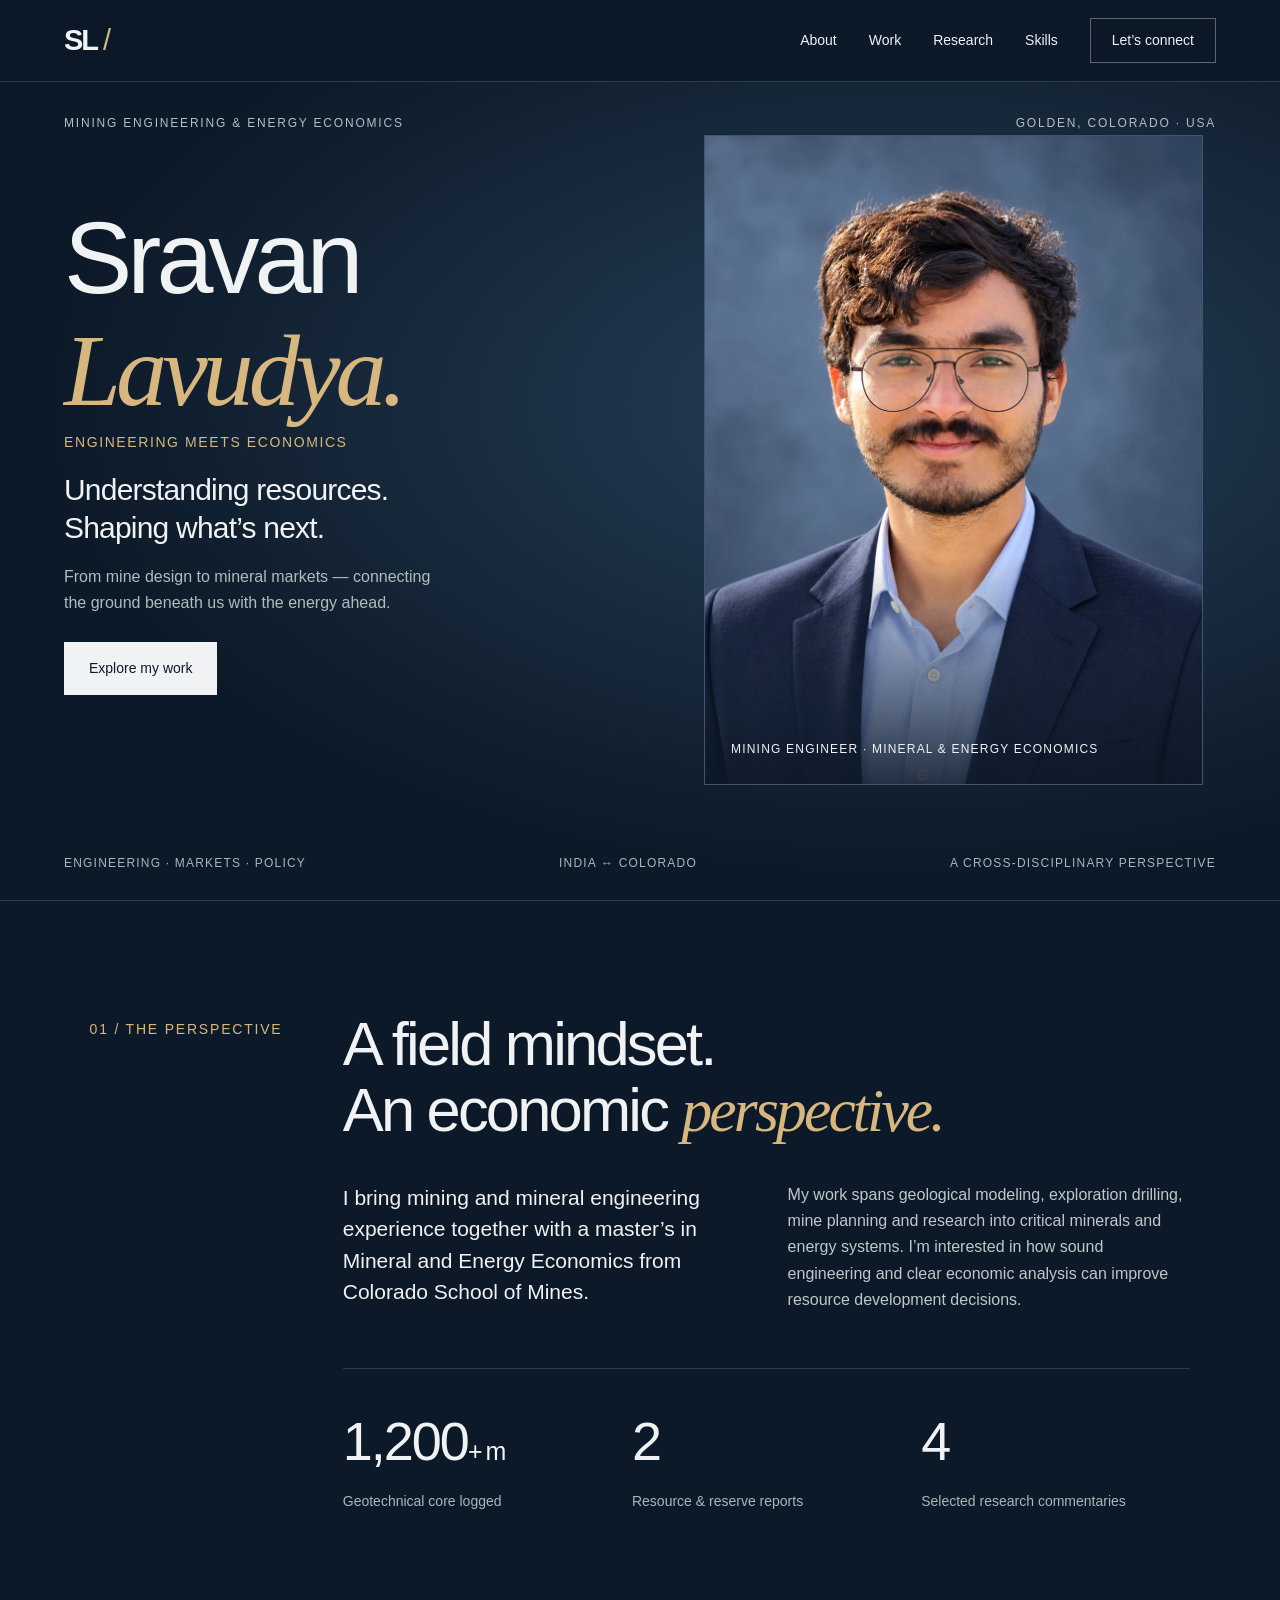
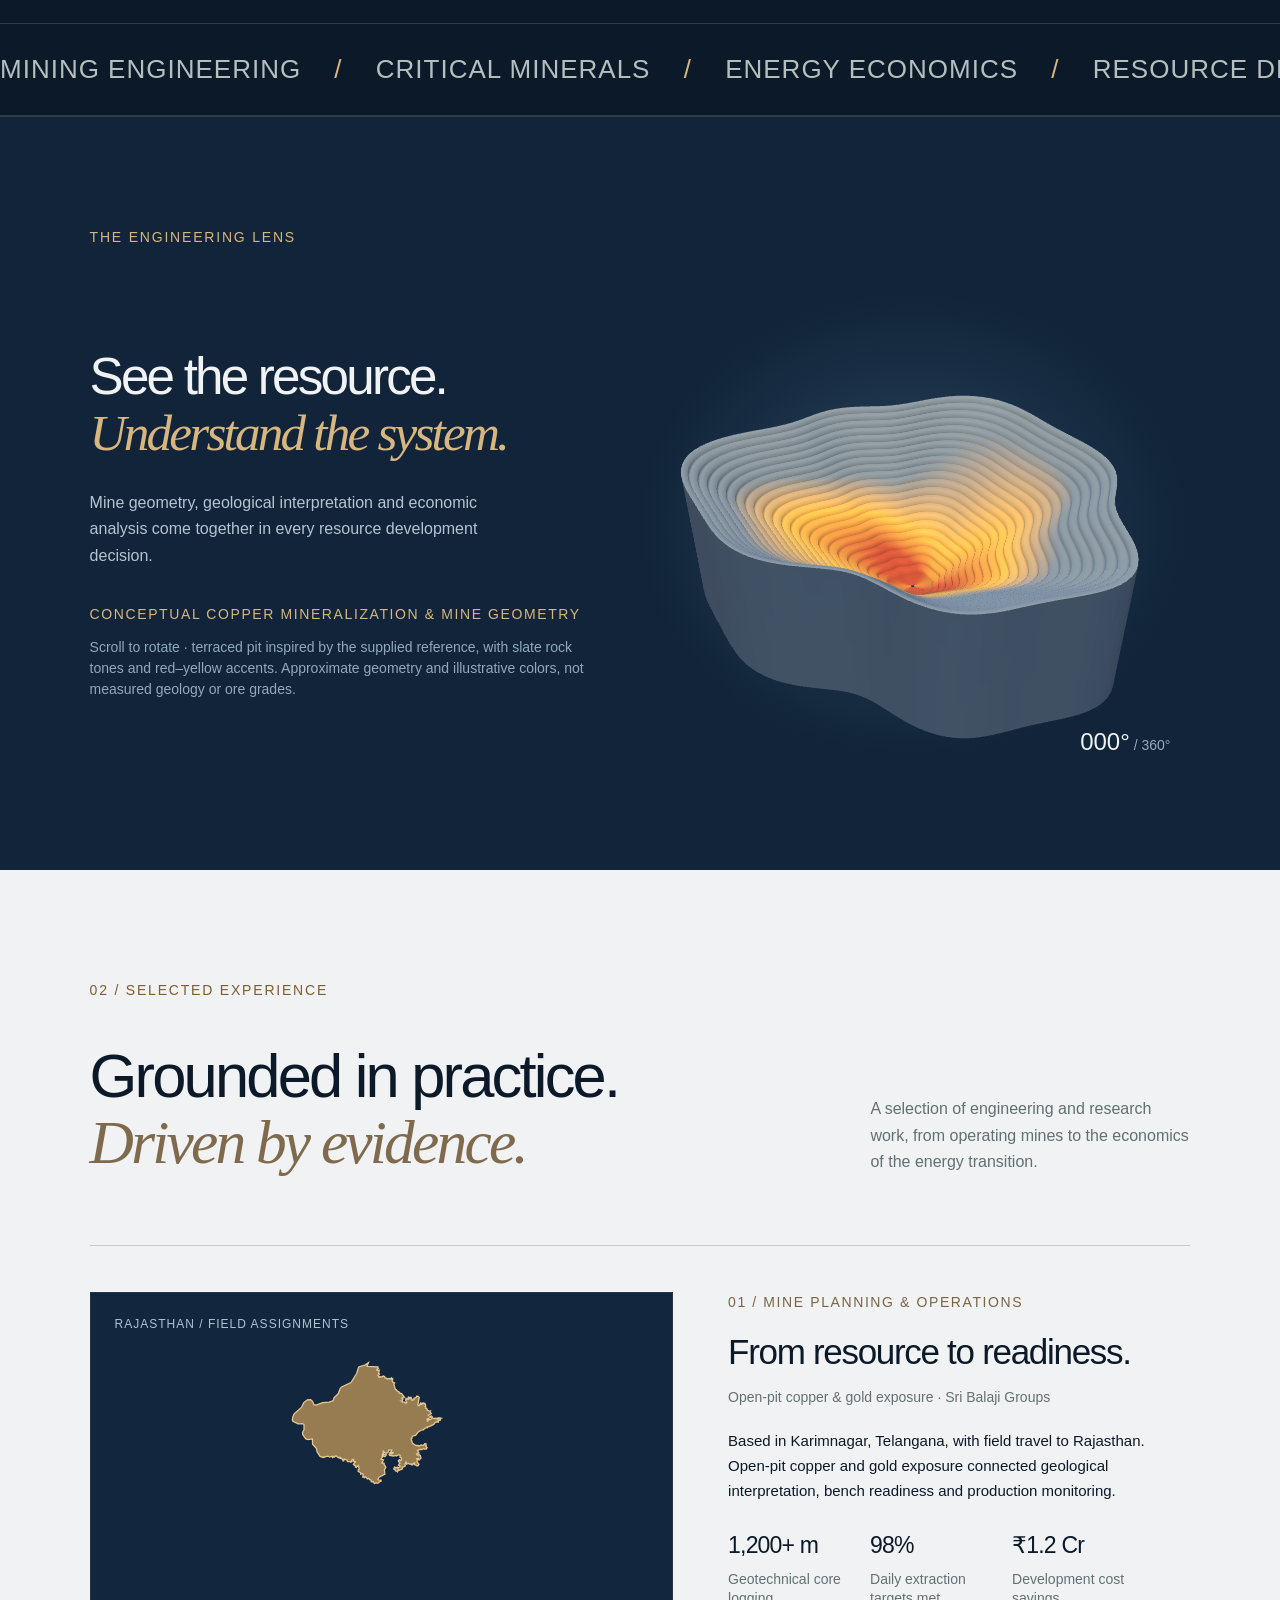
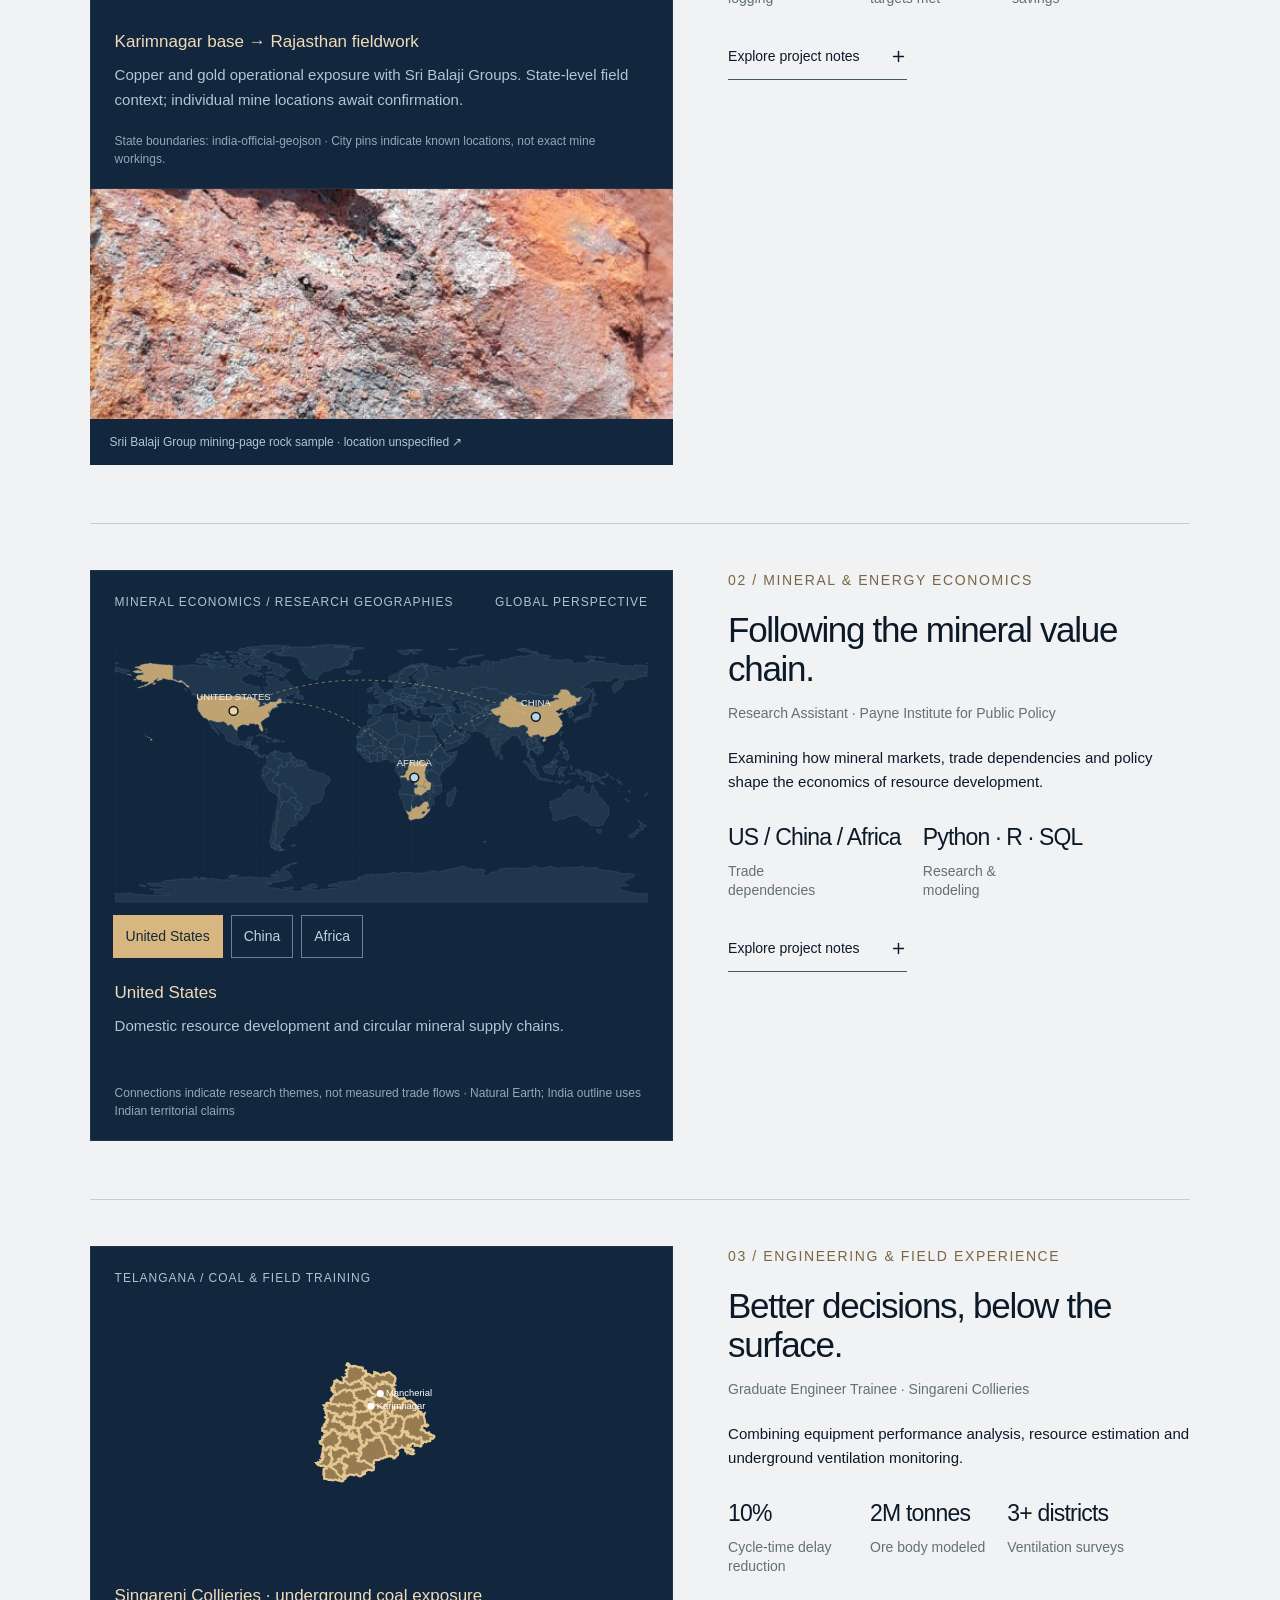
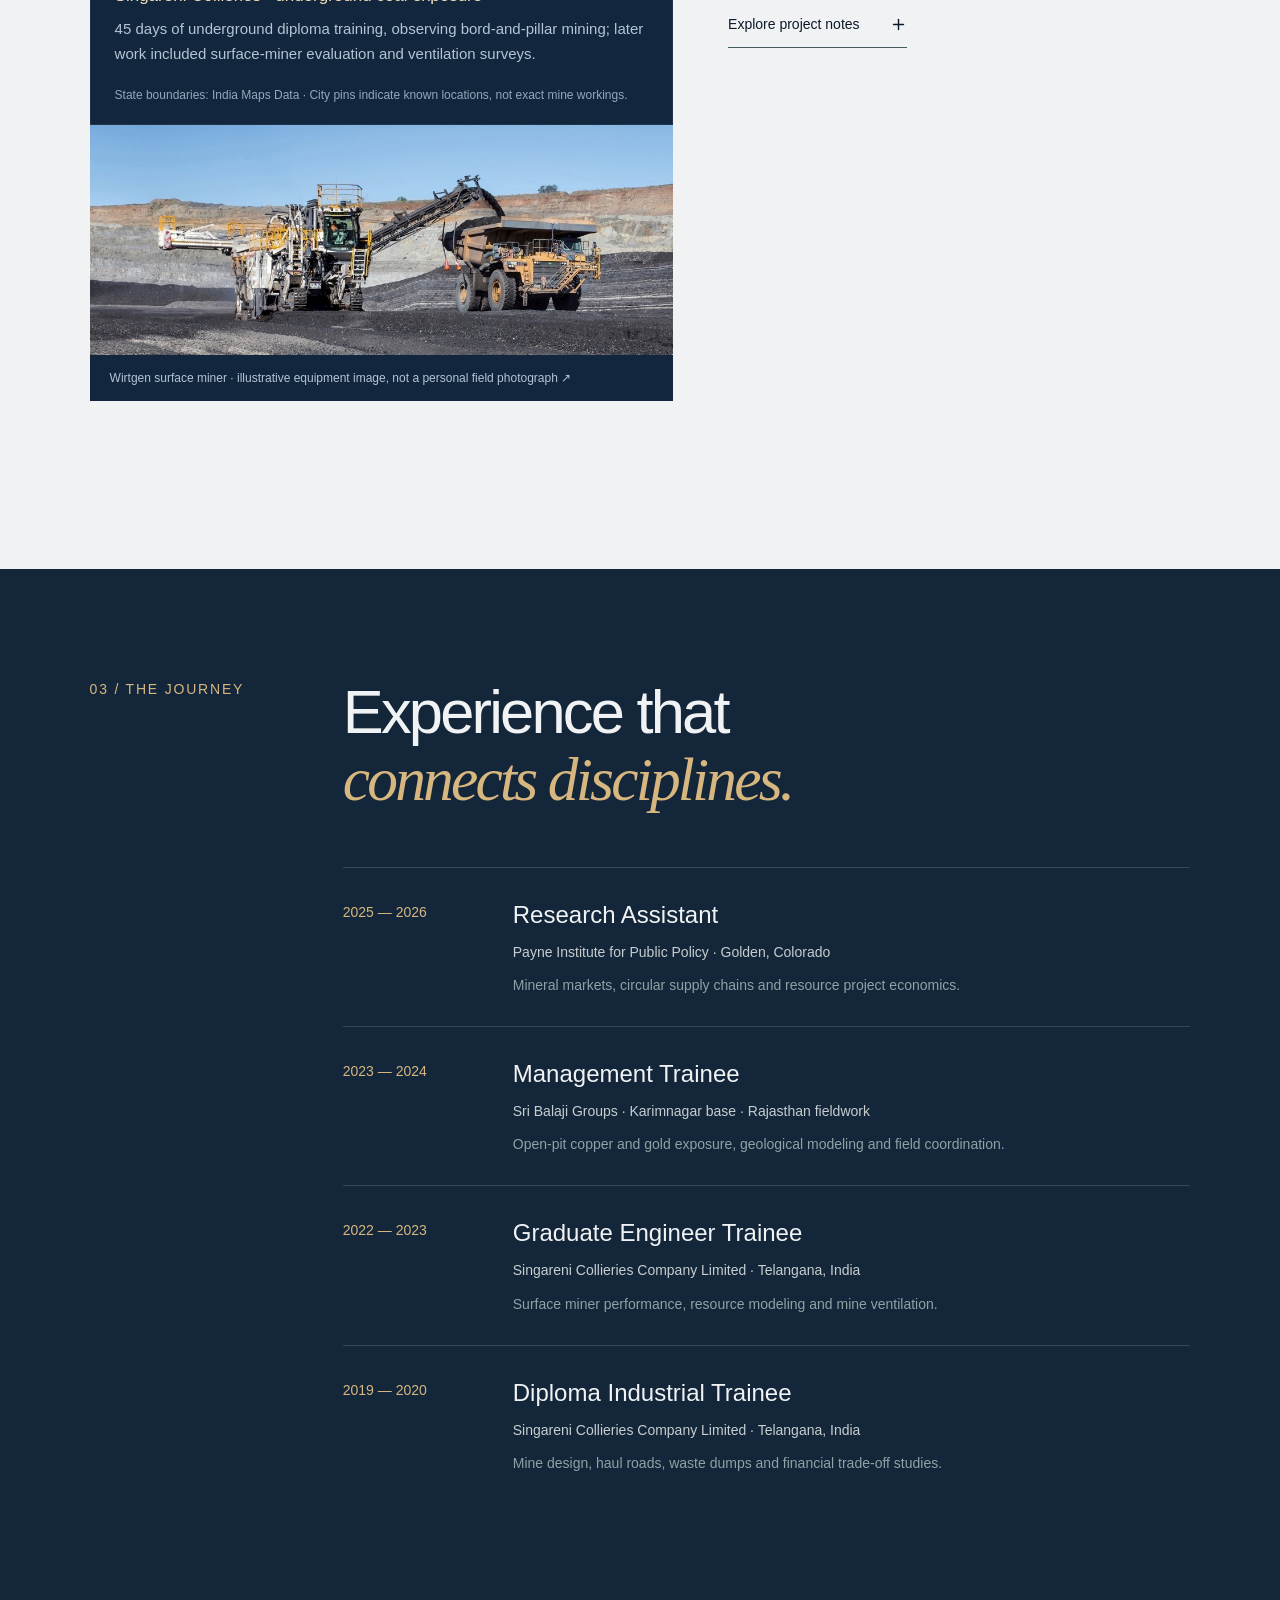
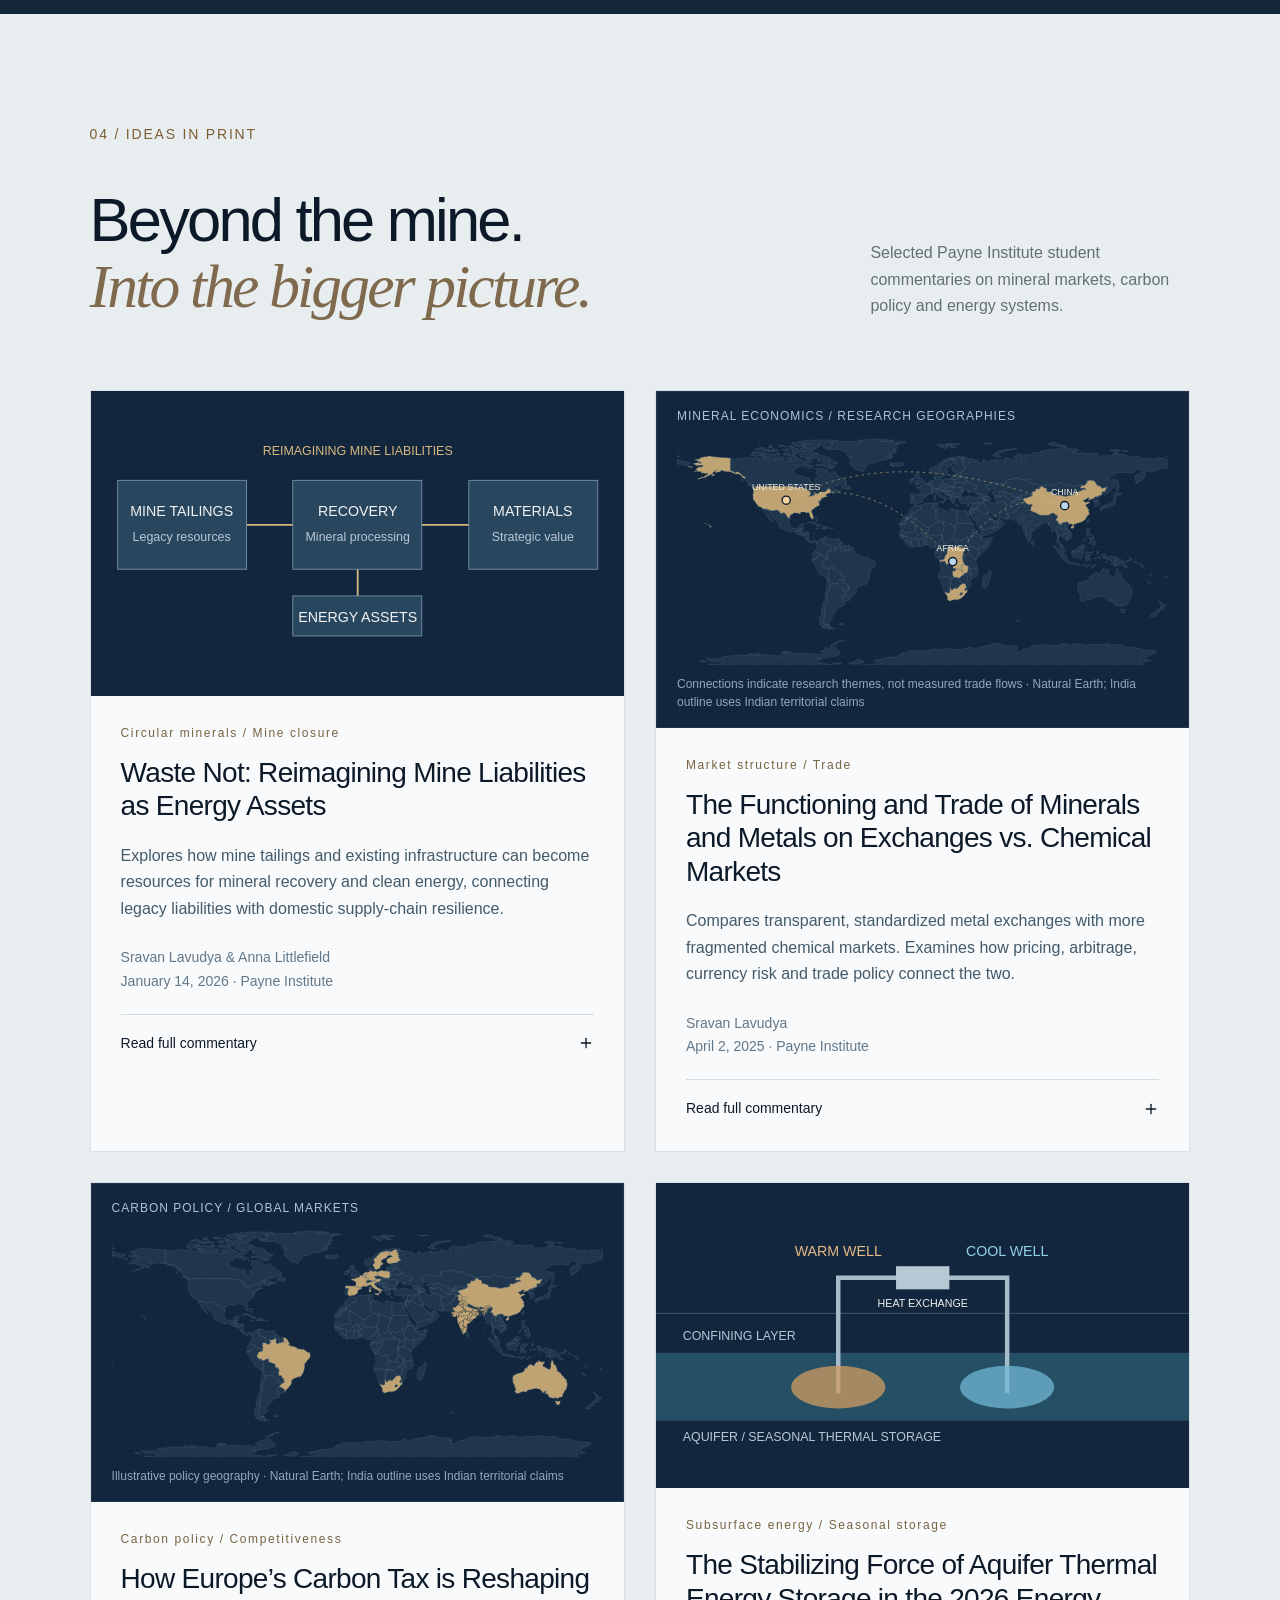
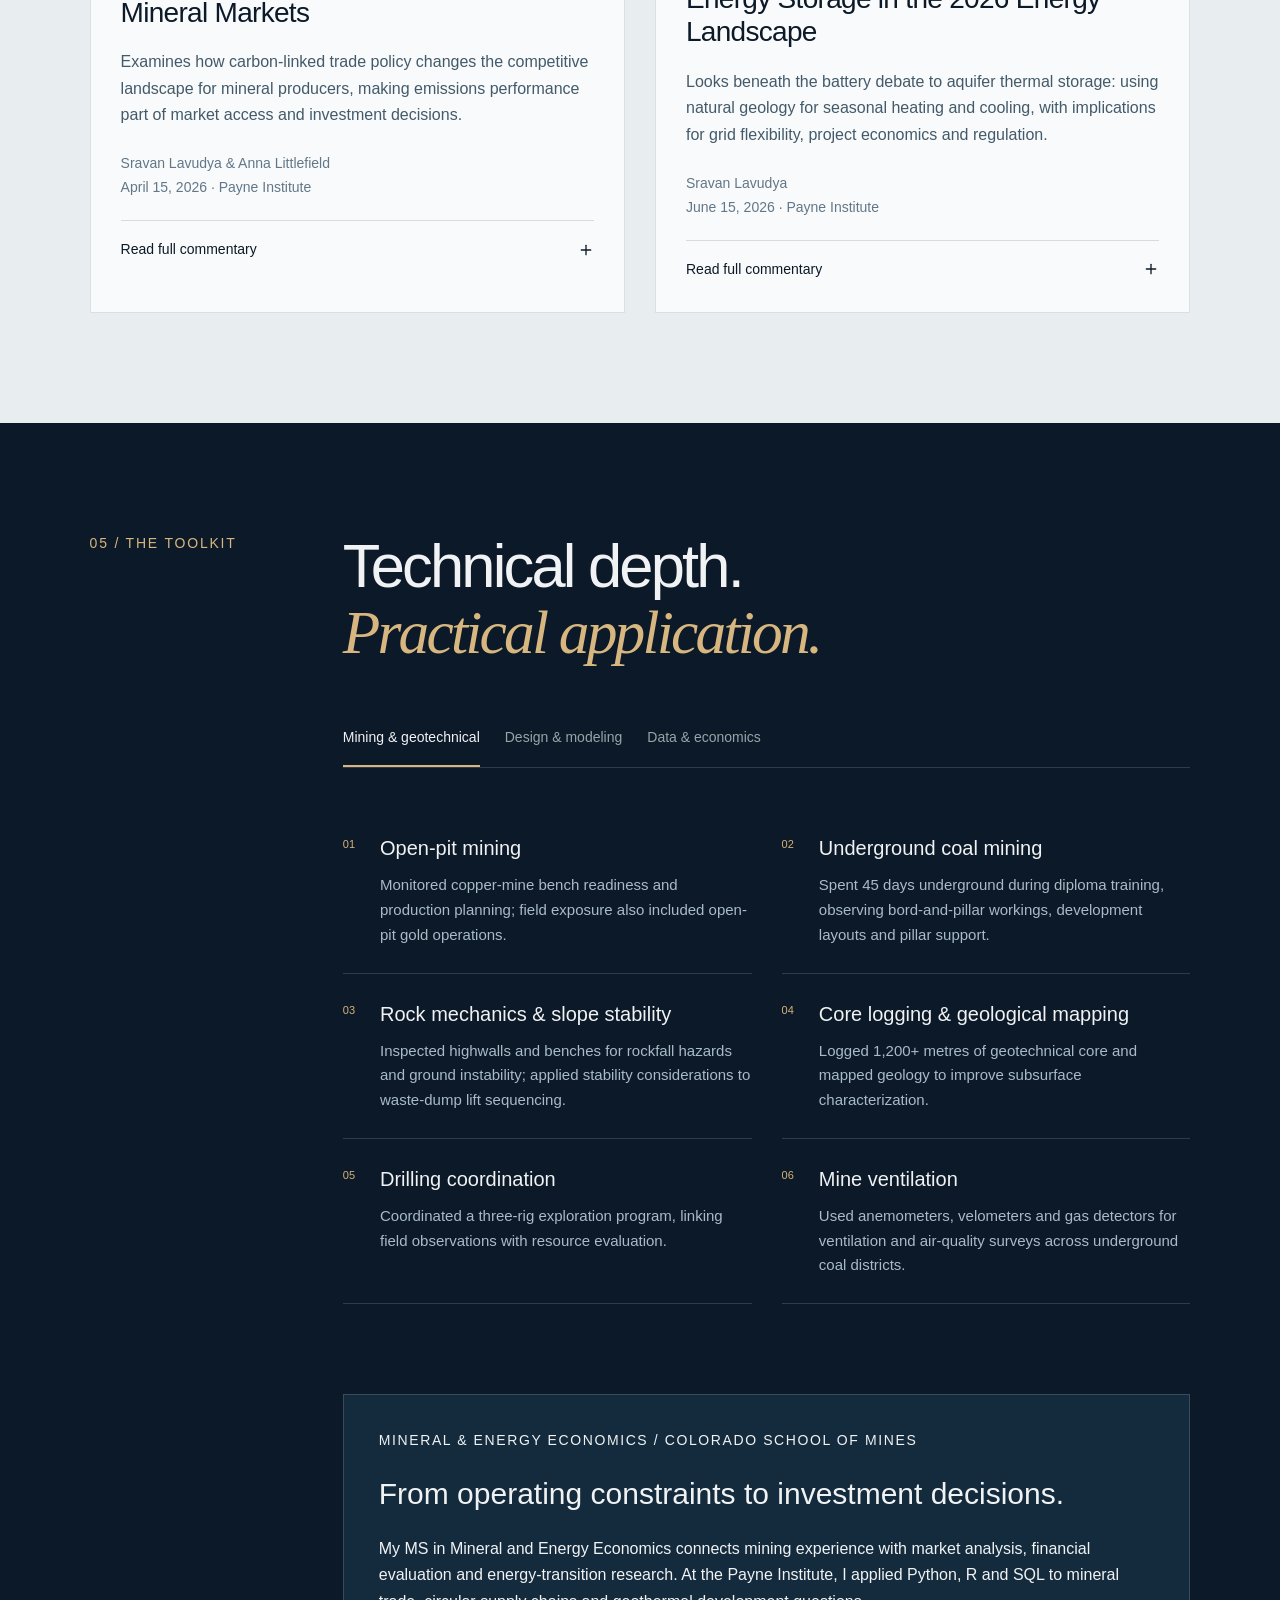
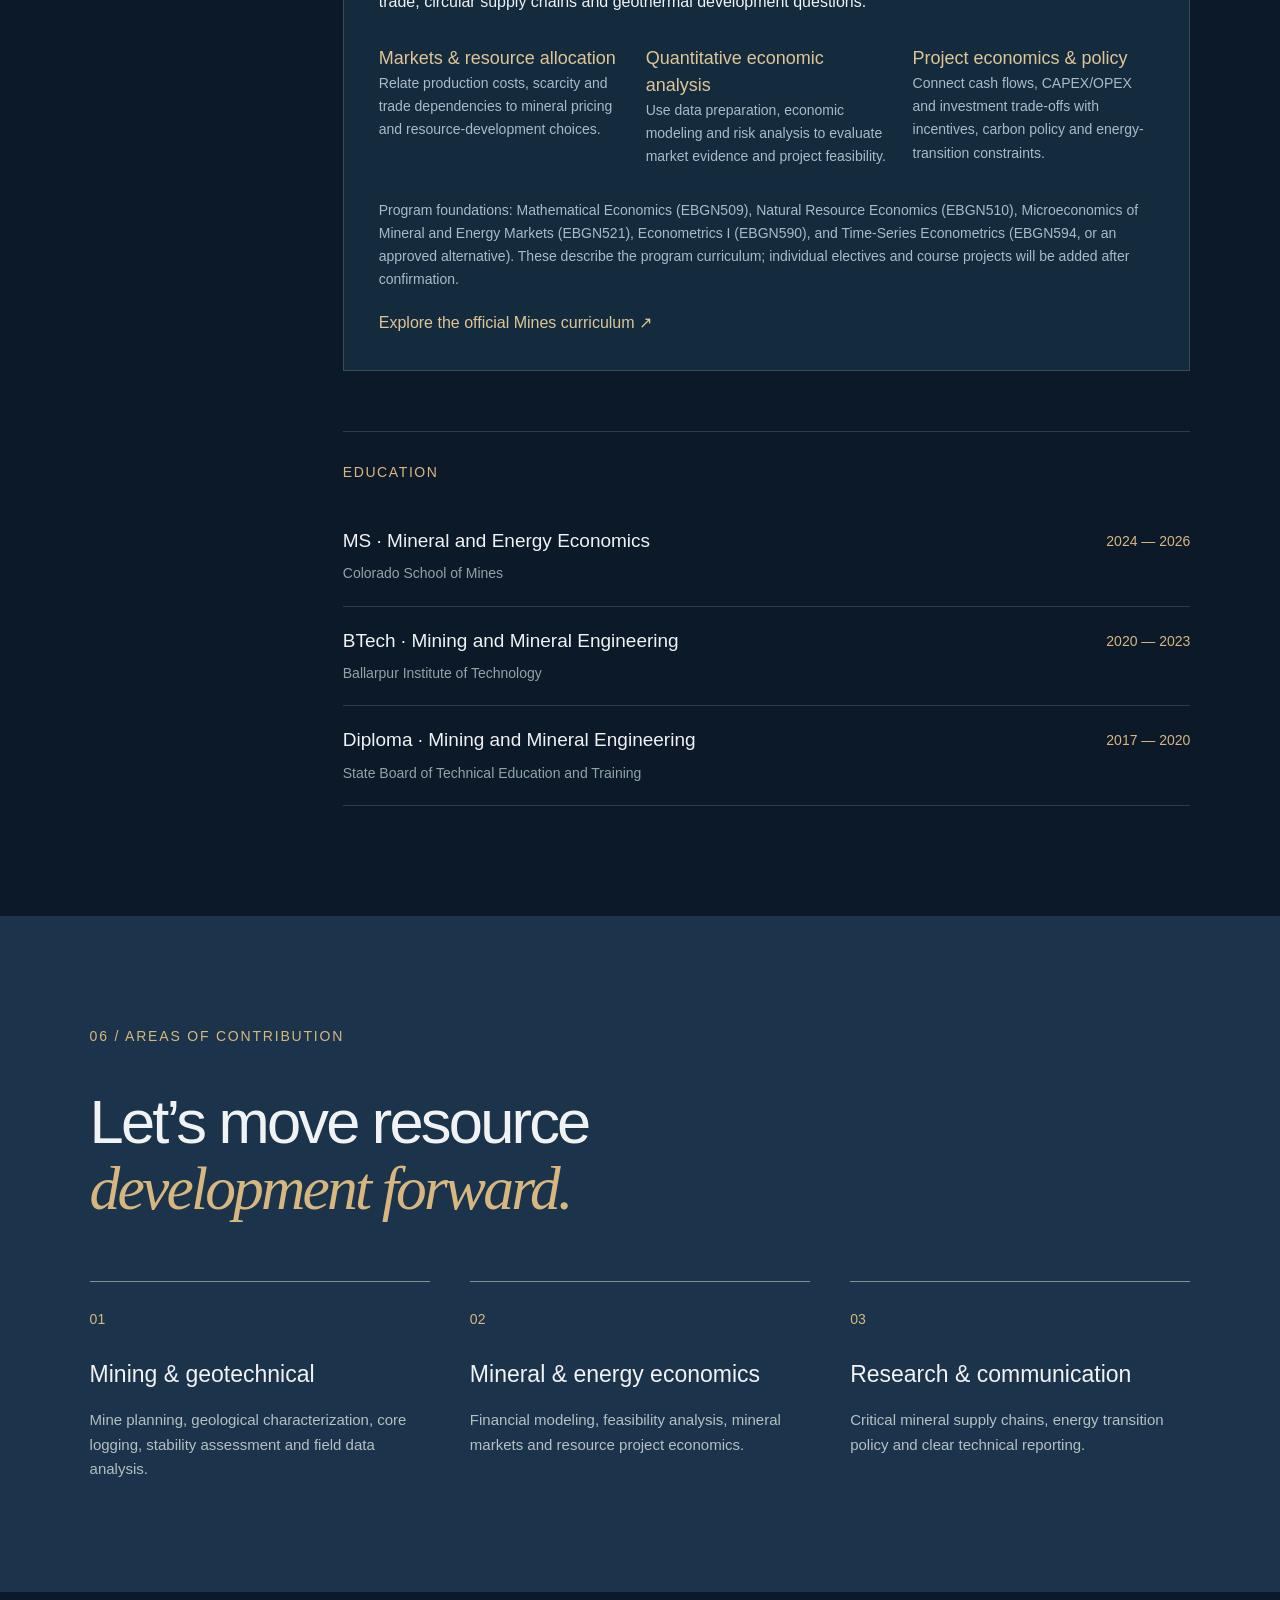
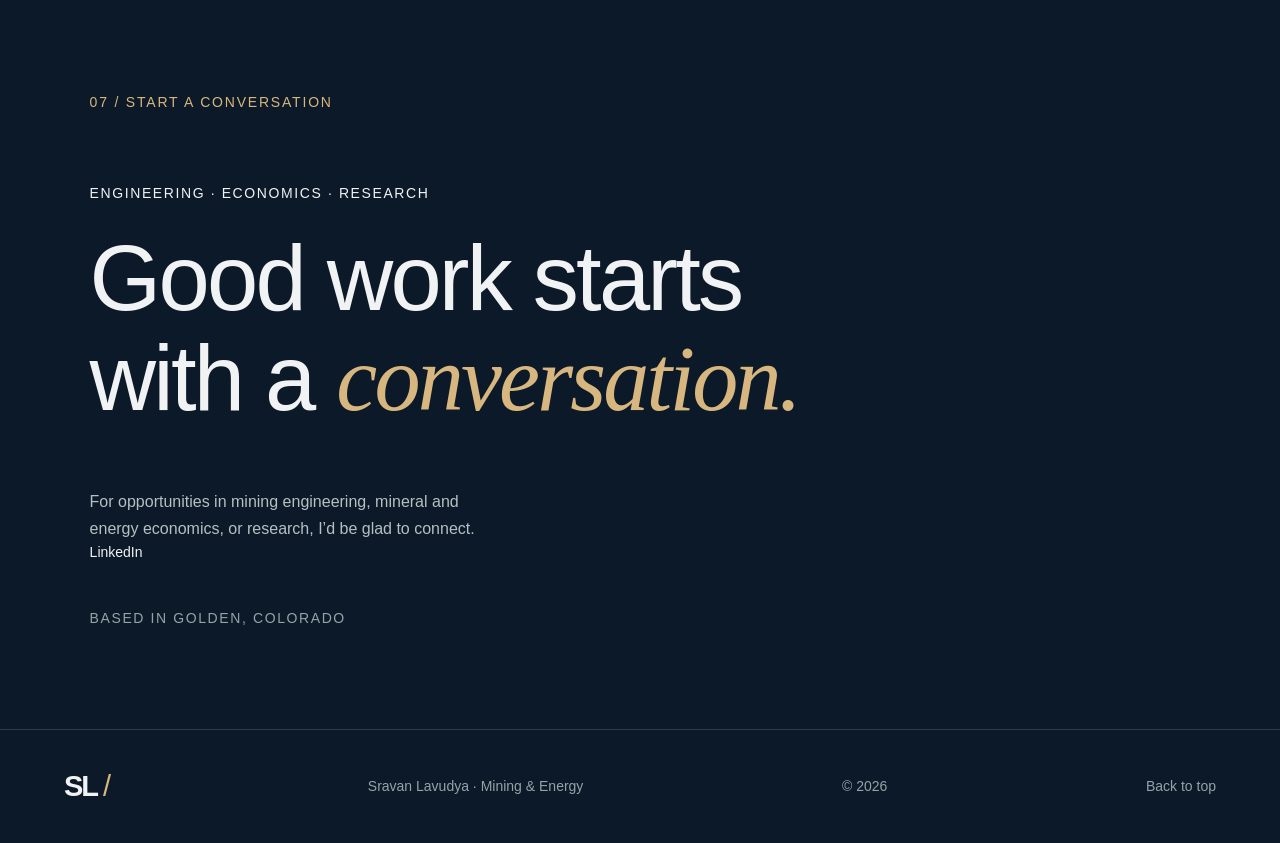
==== commit 81e95c3a: "Update fmt.Println message from 'Hello' to 'Goodbye'" ====
--- a/index.html
+++ b/index.html
@@ -1 +1 @@
-<!DOCTYPE html><html lang="en"><head><meta charSet="utf-8"/><meta name="viewport" content="width=device-width, initial-scale=1"/><link rel="preload" as="image" href="/sravan-portrait.webp" fetchPriority="high"/><link rel="preload" as="image" href="/balaji-mining.jpg"/><link rel="preload" as="image" href="/surface-miner.jpg"/><link rel="stylesheet" href="/_next/static/chunks/0958bmwg9rmqi.css" data-precedence="next"/><link rel="preload" as="script" fetchPriority="low" href="/_next/static/chunks/3l04zcqx63h3y.js"/><script src="/_next/static/chunks/41qfcvra0dvw4.js" async=""></script><script src="/_next/static/chunks/1mh6a-0e61pyc.js" async=""></script><script src="/_next/static/chunks/turbopack-0_i3ve-33z88y.js" async=""></script><script src="/_next/static/chunks/0h2qsuyze9ds1.js" async=""></script><script src="/_next/static/chunks/3yp6ygh2ybcbr.js" async=""></script><script src="/_next/static/chunks/2wtt3s0ysbe_1.js" async=""></script><title>Sravan Lavudya — Mining Engineering &amp; Energy Economics</title><meta name="description" content="Mining engineer and mineral and energy economist based in Golden, Colorado. Explore mine planning, critical minerals research and energy transition analysis."/><meta property="og:title" content="Sravan Lavudya — Mining &amp; Energy"/><meta property="og:description" content="Engineering expertise. Economic perspective. Explore the work and research of Sravan Lavudya."/><meta property="og:type" content="website"/><meta name="twitter:card" content="summary"/><meta name="twitter:title" content="Sravan Lavudya — Mining &amp; Energy"/><meta name="twitter:description" content="Engineering expertise. Economic perspective. Explore the work and research of Sravan Lavudya."/><link rel="icon" href="/favicon.svg"/><script src="/_next/static/chunks/0cz1d0mv5g_q7.js" noModule=""></script></head><body><div hidden=""><!--$--><!--/$--></div><div class="cursor" aria-hidden="true"></div><a class="skip" href="#about">Skip to content</a><header class="nav"><a class="logo" href="#top" aria-label="Sravan Lavudya home">SL<span> / </span></a><nav aria-label="Main navigation"><a href="#about">About</a><a href="#work">Work</a><a href="#research">Research</a><a href="#skills">Skills</a><a class="nav-contact" href="#contact">Let’s connect</a></nav><button class="menu-toggle" aria-expanded="false" aria-label="Open navigation"><svg xmlns="http://www.w3.org/2000/svg" width="24" height="24" viewBox="0 0 24 24" fill="none" stroke="currentColor" stroke-width="2" stroke-linecap="round" stroke-linejoin="round" class="lucide lucide-menu" aria-hidden="true"><path d="M4 5h16"></path><path d="M4 12h16"></path><path d="M4 19h16"></path></svg></button></header><main><div id="top" class="hero-track "><section class="hero"><div class="hero-top"><span>MINING ENGINEERING &amp; ENERGY ECONOMICS</span><span>GOLDEN, COLORADO · USA</span></div><h1>Sravan <em>Lavudya.</em></h1><div class="hero-portrait"><img src="/sravan-portrait.webp" alt="Professional portrait of Sravan Lavudya" fetchPriority="high"/><span>MINING ENGINEER · MINERAL &amp; ENERGY ECONOMICS</span></div><div class="hero-left"><span class="eyebrow">ENGINEERING MEETS ECONOMICS</span><h2>Understanding resources.<br/>Shaping what’s next.</h2><p>From mine design to mineral markets — connecting the ground beneath us with the energy ahead.</p><a href="#work" class="light-button">Explore my work</a></div><div class="hero-right"><span class="cross">+</span><p>Mining engineer.<br/>Mineral &amp; energy economist.<br/>Researcher.</p><a href="/Sravan-Lavudya-Resume.pdf" target="_blank" rel="noreferrer" class="resume-link"><svg xmlns="http://www.w3.org/2000/svg" width="16" height="16" viewBox="0 0 24 24" fill="none" stroke="currentColor" stroke-width="2" stroke-linecap="round" stroke-linejoin="round" class="lucide lucide-download" aria-hidden="true"><path d="M12 15V3"></path><path d="M21 15v4a2 2 0 0 1-2 2H5a2 2 0 0 1-2-2v-4"></path><path d="m7 10 5 5 5-5"></path></svg> Download resume</a></div><div class="hero-bottom"><span>ENGINEERING · MARKETS · POLICY</span><span>INDIA ↔ COLORADO</span><span class="concept-label">A CROSS-DISCIPLINARY PERSPECTIVE</span></div></section></div><section id="about" class="section about"><div class="section-label">01 / THE PERSPECTIVE</div><div class="about-copy" style="opacity:0;transform:translateY(24px)"><h2>A field mindset.<br/>An economic <em>perspective.</em></h2><div class="about-columns"><p>I bring mining and mineral engineering experience together with a master’s in Mineral and Energy Economics from Colorado School of Mines.</p><p>My work spans geological modeling, exploration drilling, mine planning and research into critical minerals and energy systems. I’m interested in how sound engineering and clear economic analysis can improve resource development decisions.</p></div><div class="stats"><div><strong>1,200<span>+ m</span></strong><p>Geotechnical core logged</p></div><div><strong>2</strong><p>Resource &amp; reserve reports</p></div><div><strong>4</strong><p>Selected research commentaries</p></div></div></div></section><div class="marquee" aria-label="Mining engineering, critical minerals, energy economics, resource development"><div><span aria-hidden="false">MINING ENGINEERING <b> / </b> CRITICAL MINERALS <b> / </b> ENERGY ECONOMICS <b> / </b> RESOURCE DEVELOPMENT <b> / </b> </span><span aria-hidden="true">MINING ENGINEERING <b> / </b> CRITICAL MINERALS <b> / </b> ENERGY ECONOMICS <b> / </b> RESOURCE DEVELOPMENT <b> / </b> </span></div></div><section class="mine-showcase section"><div class="section-label">THE ENGINEERING LENS</div><div class="mine-layout"><div><h2>See the resource.<br/><em>Understand the system.</em></h2><p>Mine geometry, geological interpretation and economic analysis come together in every resource development decision.</p><span class="eyebrow">CONCEPTUAL COPPER MINERALIZATION &amp; MINE GEOMETRY</span><span class="model-note">Scroll to rotate · terraced pit inspired by the supplied reference, with slate rock tones and red–yellow accents. Approximate geometry and illustrative colors, not measured geology or ore grades.</span></div><div class="mine-frame"><div class="model" role="img" aria-label="Interactive conceptual open-pit mine and geological strata, rotating a complete turn as you scroll"></div><span class="rotation-label"><b id="degree">000°</b> / 360°</span></div></div></section><section id="work" class="work section"><div class="section-label">02 / SELECTED EXPERIENCE</div><div class="section-intro" style="opacity:0;transform:translateY(24px)"><h2>Grounded in practice.<br/><em>Driven by evidence.</em></h2><p>A selection of engineering and research work, from operating mines to the economics of the energy transition.</p></div><article class="project" style="opacity:0;transform:translateY(24px)"><div class="regional-experience"><div class="geo-panel"><div class="geo-heading"><span>RAJASTHAN / FIELD ASSIGNMENTS</span></div><svg viewBox="495 108 29 29" role="img" aria-label="Rajasthan state map indicating the fieldwork region, without unverified mine pins"><path d="M507.779,110.045L509.038,110.113L509.010,110.184L509.107,110.269L508.931,110.425L508.944,110.512L509.211,110.494L509.133,110.873L509.229,110.946L509.158,111.083L509.058,111.101L509.192,111.343L509.284,111.338L509.300,111.255L509.513,111.288L509.682,111.192L509.854,111.271L509.906,111.436L510.080,111.426L510.156,111.535L510.360,111.463L510.447,111.530L510.639,111.413L510.630,111.528L510.791,111.476L510.801,111.622L510.722,111.715L510.869,111.967L511.022,111.978L510.934,112.148L511.111,112.771L511.236,112.796L511.258,112.908L511.556,113.085L511.541,113.185L511.845,113.262L512.186,113.690L512.055,113.655L511.872,113.813L511.969,113.899L512.071,113.852L511.940,113.938L511.926,114.126L511.847,114.134L511.955,114.181L511.926,114.271L512.176,114.263L512.346,114.385L512.447,114.318L512.310,114.002L512.428,113.937L512.355,113.881L512.530,113.863L512.674,113.941L512.709,113.852L512.595,113.798L512.711,113.743L512.578,113.635L512.754,113.724L512.942,113.691L512.996,113.787L512.897,113.814L512.995,113.871L512.907,113.901L513.077,113.922L513.076,114.059L513.320,113.962L513.296,113.816L513.583,113.686L513.612,113.568L513.800,113.590L513.924,113.712L513.768,114.538L513.805,114.683L513.941,114.686L513.987,114.517L514.158,114.523L514.041,114.444L514.077,114.360L514.253,114.447L514.388,114.356L514.463,114.428L514.591,114.400L514.686,114.686L514.622,114.777L514.700,114.813L514.670,114.940L514.859,115.076L514.864,115.202L515.149,115.347L515.228,115.313L515.183,115.399L515.346,115.599L514.997,115.810L515.255,115.969L515.347,115.897L515.407,115.999L515.510,115.954L514.845,116.266L514.897,116.507L514.987,116.466L514.996,116.304L515.209,116.334L515.507,116.125L515.780,116.221L515.800,116.151L516.013,116.179L516.044,116.278L516.084,116.169L516.203,116.190L516.230,116.090L516.524,116.153L516.382,116.223L516.428,116.303L516.322,116.346L516.360,116.413L516.200,116.406L516.171,116.634L515.984,116.595L515.789,116.676L515.626,116.890L515.046,117.170L514.855,117.186L514.874,117.264L514.669,117.286L514.406,117.525L514.248,117.524L513.776,117.813L513.491,118.182L513.185,118.252L513.059,118.404L513.061,118.532L512.965,118.564L513.129,119.115L513.540,119.376L513.786,119.355L513.884,119.449L514.151,119.321L514.410,119.377L514.566,119.153L514.723,119.174L514.673,119.349L514.744,119.360L514.699,119.456L514.836,119.614L514.781,119.624L514.797,119.773L514.606,119.832L514.525,119.761L514.339,119.773L514.229,119.862L513.987,119.840L513.709,119.979L513.898,120.254L513.603,120.360L513.695,120.499L513.903,120.469L514.053,120.578L514.129,120.860L513.931,121.078L513.829,121.025L513.826,120.913L513.629,120.931L513.703,121.062L513.680,121.323L513.889,121.587L513.800,121.738L513.602,121.759L513.510,121.656L513.402,121.657L513.348,121.613L513.386,121.430L513.176,121.501L513.159,121.639L513.063,121.673L512.940,121.537L512.829,121.585L512.654,121.493L512.431,121.566L512.371,121.337L512.243,121.607L512.269,121.809L511.920,121.949L511.952,122.134L511.554,122.292L511.405,122.192L511.458,122.284L511.369,122.479L511.304,122.396L511.165,122.399L511.121,122.280L510.913,122.159L511.029,121.903L511.168,122.016L511.338,121.933L511.401,122.062L511.668,121.849L511.672,121.777L511.487,121.721L511.547,121.558L511.654,121.507L511.454,121.189L511.582,121.050L511.695,121.162L511.818,121.088L511.835,120.857L511.656,120.773L511.678,120.540L511.519,120.470L511.227,120.623L511.164,120.555L510.904,120.614L510.434,120.555L510.371,120.464L510.504,120.326L510.416,120.180L510.611,120.373L510.834,120.272L510.848,120.214L510.523,120.221L510.586,120.154L510.552,120.047L510.628,120.199L510.691,119.914L510.318,119.909L510.238,120.222L510.087,120.282L509.840,120.216L509.693,120.051L509.698,120.415L510.014,120.408L510.040,120.494L509.886,120.679L509.786,120.689L509.599,120.409L509.551,120.625L509.634,120.657L509.424,120.978L509.716,121.065L509.506,121.435L509.789,121.477L509.762,121.573L509.986,121.941L509.811,122.252L509.879,122.739L509.227,123.077L509.037,123.343L509.107,123.435L509.402,123.456L509.390,123.554L509.491,123.576L509.338,123.597L509.025,123.822L508.782,123.776L508.646,123.875L508.492,123.623L508.366,123.696L508.254,123.642L508.268,123.461L508.089,123.408L507.942,123.246L507.789,123.326L507.664,123.106L507.529,123.083L507.452,123.175L507.408,123.088L507.266,123.095L507.321,122.754L507.155,122.689L507.027,122.766L507.017,122.593L506.725,122.425L506.724,122.276L506.849,122.138L506.747,121.744L506.492,121.979L506.398,121.897L506.448,121.804L506.165,121.630L506.290,121.384L506.463,121.271L506.340,121.299L506.170,121.211L506.189,121.011L506.001,121.059L505.927,121.233L505.983,121.272L505.848,121.347L505.736,121.268L505.465,121.277L505.394,121.086L505.089,120.986L505.015,121.180L504.929,121.186L504.885,120.992L504.502,120.840L504.708,120.764L504.331,120.771L504.105,120.588L503.888,120.746L503.753,120.650L503.717,120.792L503.598,120.659L503.323,120.733L503.233,120.659L502.977,120.652L502.766,120.757L502.702,120.694L502.595,120.785L502.239,120.663L501.891,120.131L501.789,119.712L501.348,119.221L501.332,118.606L500.799,118.672L500.559,118.597L500.192,118.111L500.165,117.852L500.345,117.510L500.335,116.899L500.132,116.801L499.631,116.816L499.031,116.520L498.967,116.388L499.026,115.966L499.173,115.644L500.033,114.888L500.314,114.332L500.732,113.984L501.125,113.960L501.344,114.171L501.515,114.566L501.768,114.603L502.546,114.316L503.317,114.262L503.795,114.085L503.867,113.746L504.369,113.284L504.604,112.670L504.769,112.472L505.883,111.946L506.543,110.886L506.783,110.124L507.574,109.867L507.933,109.610L507.779,110.045Z" fill="#987c51" stroke="#e4c894" stroke-width=".15"></path></svg><div class="map-caption"><strong>Karimnagar base → Rajasthan fieldwork</strong><p>Copper and gold operational exposure with Sri Balaji Groups. State-level field context; individual mine locations await confirmation.</p></div><div class="geo-source">State boundaries: <!-- -->india-official-geojson<!-- --> · City pins indicate known locations, not exact mine workings.</div></div><figure class="field-photo"><img src="/balaji-mining.jpg" alt="Rock sample shown on the Srii Balaji Group mining page"/><figcaption><a href="https://www.sriibalajigroup.com/mining/" target="_blank" rel="noreferrer">Srii Balaji Group mining-page rock sample · location unspecified ↗</a></figcaption></figure></div><div class="project-copy"><span class="eyebrow">01<!-- --> / <!-- -->MINE PLANNING &amp; OPERATIONS</span><h3>From resource to readiness.</h3><p class="project-sub">Open-pit copper &amp; gold exposure · Sri Balaji Groups</p><p>Based in Karimnagar, Telangana, with field travel to Rajasthan. Open-pit copper and gold exposure connected geological interpretation, bench readiness and production monitoring.</p><div class="project-metrics"><div><strong>1,200+ m</strong><span>Geotechnical core logging</span></div><div><strong>98%</strong><span>Daily extraction targets met</span></div><div><strong>₹1.2 Cr</strong><span>Development cost savings</span></div></div><button class="text-button" aria-expanded="false" aria-controls="detail-01">Explore project notes<svg xmlns="http://www.w3.org/2000/svg" width="17" height="17" viewBox="0 0 24 24" fill="none" stroke="currentColor" stroke-width="2" stroke-linecap="round" stroke-linejoin="round" class="lucide lucide-plus" aria-hidden="true"><path d="M5 12h14"></path><path d="M12 5v14"></path></svg></button><div id="detail-01" hidden="" class="project-detail"><p>Coordinated a three-rig exploration drilling program, manipulated block models in Datamine Studio and Leapfrog Geo, and assessed open-pit versus sub-level caving methods for a 0.5 MTPA project. Daily highwall inspections identified critical rockfall hazards, while short-range planning aligned bench readiness and haulage access.</p><span>Datamine · Leapfrog Geo · Deswik · AutoCAD</span></div></div></article><article class="project" style="opacity:0;transform:translateY(24px)"><div class="geo-panel world-map "><div class="geo-heading"><span>MINERAL ECONOMICS / RESEARCH GEOGRAPHIES</span><span>GLOBAL PERSPECTIVE</span></div><svg viewBox="0 0 720 330" aria-label="World map showing the US, China and Africa as research geographies" role="img"><defs><pattern id="grid-world" width="40" height="40" patternUnits="userSpaceOnUse"><path d="M40 0H0V40" fill="none" stroke="#8aa4b7" stroke-width=".35" opacity=".18"></path></pattern></defs><rect x="0" y="0" width="720" height="360" fill="url(#grid-world)"></rect><path d="M720.00,202.13L720.00,203.11L718.73,203.60L717.45,204.02L717.19,203.28L718.19,202.87L718.83,202.76L720.00,202.13ZM716.25,205.01L716.75,204.68L717.44,205.26L717.11,206.30L715.87,206.58L714.76,206.33L714.57,205.45L715.34,204.76L716.25,205.01ZM0.41,202.04L0.17,203.00L0.00,203.11L0.00,202.13L0.41,202.04Z" fill="#263d52" stroke="#658399" stroke-width="0.4" opacity="0.72"></path><path d="M427.81,171.90L428.15,172.12L435.40,176.19L435.53,177.35L438.40,179.35L437.48,181.82L437.60,182.95L438.88,183.68L438.94,184.20L438.39,185.41L438.50,186.02L438.37,186.97L439.07,188.22L439.90,190.20L440.63,190.63L440.63,190.63L439.04,191.79L436.86,192.57L435.66,192.54L434.94,193.14L433.55,193.19L433.03,193.44L430.62,192.88L429.12,193.04L428.56,190.32L427.88,189.39L427.48,188.83L425.52,188.46L424.38,187.86L423.11,187.52L422.32,187.19L421.48,186.68L421.48,186.68L420.40,184.16L419.24,183.04L418.84,181.88L419.04,180.84L418.68,179.00L419.51,178.90L420.23,178.18L421.01,177.14L421.50,176.72L421.49,176.07L421.06,175.62L420.94,174.83L420.94,174.83L421.52,174.57L421.63,173.40L420.84,172.27L421.54,172.03L423.73,172.05L427.81,171.90Z" fill="#263d52" stroke="#658399" stroke-width="0.4" opacity="0.72"></path><path d="M342.67,114.69L342.67,114.82L342.63,115.21L342.63,118.24L336.06,118.13L336.13,123.25L334.25,123.43L333.76,124.46L334.14,127.35L326.31,127.33L325.87,128.00L325.96,127.16L325.99,127.16L330.50,127.00L330.74,126.28L331.56,125.38L332.22,122.62L335.00,120.46L335.94,117.94L336.56,117.79L337.21,116.23L338.90,116.02L339.62,116.28L340.53,116.28L341.17,115.82L342.41,115.76L342.36,114.69L342.67,114.69Z" fill="#263d52" stroke="#658399" stroke-width="0.4" opacity="0.72"></path><path d="M114.32,72.00L114.05,71.99L110.18,70.03L108.75,69.17L105.13,68.34L104.01,66.57L104.30,65.34L101.74,64.49L101.39,62.88L98.97,61.42L98.93,60.39L98.93,60.39L100.04,59.43L99.98,58.17L96.58,56.90L94.54,54.61L93.29,53.18L91.46,52.28L90.11,51.46L89.05,50.42L87.04,51.07L85.10,52.19L83.32,50.88L81.92,50.00L79.97,49.45L78.00,49.39L78.01,38.00L78.03,30.58L78.03,30.58L81.76,31.06L84.91,32.02L86.99,32.20L88.75,31.37L91.17,30.75L94.14,30.99L97.14,30.11L100.41,29.61L101.78,30.44L103.28,29.97L103.72,29.03L105.11,29.25L108.49,31.04L111.15,29.68L111.42,31.20L113.88,30.87L114.63,30.29L117.06,30.40L120.11,31.24L124.79,31.98L127.55,32.32L129.51,32.19L132.20,33.20L129.39,34.19L133.01,34.62L138.40,34.39L140.11,34.04L142.24,35.24L144.42,34.23L142.37,33.38L143.67,32.69L146.10,32.60L147.70,32.40L149.31,32.88L151.32,33.96L153.56,33.80L157.09,34.71L160.20,34.39L163.11,34.44L162.88,33.19L164.66,32.84L167.76,33.52L167.75,35.41L169.02,33.82L170.63,33.87L171.53,31.86L169.39,30.63L167.06,29.82L167.22,27.61L169.58,26.16L172.22,26.48L174.24,27.36L176.96,29.62L175.19,30.60L178.91,31.00L178.90,33.05L181.57,31.48L183.96,32.77L183.37,34.25L185.30,35.60L187.39,34.16L188.85,32.43L188.96,30.24L191.80,30.39L194.75,30.68L197.44,31.68L197.56,32.67L196.07,33.73L197.48,34.81L197.23,35.78L193.31,37.18L190.53,37.49L188.46,36.88L187.86,37.89L185.94,39.57L185.35,40.45L183.03,41.80L180.17,41.93L178.59,42.78L178.46,44.08L176.13,44.33L173.69,45.95L171.52,48.20L170.74,49.78L170.63,52.10L173.57,52.44L174.47,54.31L175.41,55.83L178.20,55.43L181.92,56.30L183.92,57.06L185.35,58.00L187.86,58.55L189.98,59.39L193.28,59.51L195.45,59.70L195.13,61.44L195.75,63.45L197.20,65.68L200.17,67.58L201.71,66.93L202.80,64.88L201.75,61.72L200.34,60.66L203.54,59.73L205.81,58.33L206.92,56.93L206.75,55.59L205.40,53.90L202.97,52.39L205.33,50.29L204.45,48.48L203.79,45.36L205.18,44.90L208.61,45.44L210.66,45.64L212.32,45.11L214.18,45.79L216.65,46.95L217.25,47.73L220.82,47.88L220.76,49.56L221.42,52.09L223.25,52.40L224.70,53.58L227.60,52.47L229.51,50.26L230.83,49.33L232.39,51.11L235.00,53.67L237.21,56.07L236.40,57.32L239.06,58.45L240.86,59.59L244.05,60.11L245.33,60.75L246.13,62.44L247.68,62.71L248.49,63.46L248.63,65.71L247.18,66.46L245.75,67.16L242.45,67.87L239.93,69.51L236.55,69.84L232.27,69.42L229.27,69.40L227.20,69.54L225.53,70.98L222.98,71.86L220.09,74.51L217.79,76.36L219.49,76.03L222.70,73.40L226.90,71.73L229.89,71.53L231.66,72.52L229.77,73.86L230.40,76.01L231.06,77.52L233.65,78.52L236.96,78.23L238.96,75.98L239.10,77.43L240.39,78.16L237.92,79.47L233.49,80.66L231.51,81.47L229.27,82.91L227.75,82.76L227.68,81.07L231.15,79.42L227.95,79.48L225.73,79.72L224.42,78.59L224.42,75.87L223.53,75.29L222.19,75.63L221.53,75.10L220.00,76.61L219.39,78.17L218.68,79.08L217.83,79.39L217.19,79.49L216.99,79.98L213.30,79.99L210.27,80.00L209.36,80.37L207.25,81.81L207.00,81.96L206.36,82.74L204.52,82.74L202.56,82.75L201.66,83.07L201.98,83.46L202.16,84.07L202.12,84.27L199.51,85.27L197.44,85.58L195.12,86.65L194.62,86.65L193.94,86.33L193.72,86.05L193.76,85.84L194.20,85.14L195.14,84.04L195.72,82.86L195.32,81.12L194.90,79.30L192.81,78.37L193.06,78.01L192.77,77.77L192.22,77.77L191.82,77.45L191.72,76.98L191.33,77.18L190.79,77.12L190.91,76.92L190.44,76.73L190.25,76.20L188.70,75.56L187.08,74.89L185.12,74.12L183.24,73.39L181.45,73.96L180.80,73.98L178.34,73.46L176.72,73.72L174.78,73.10L172.74,72.78L171.34,72.66L170.72,72.32L170.36,71.22L169.69,71.23L169.68,72.00L165.54,72.00L158.70,72.00L151.90,72.00L145.90,72.00L139.90,72.00L134.00,72.00L127.90,72.00L125.94,72.00L120.00,72.00L114.32,72.00ZM192.01,45.09L193.50,44.17L196.25,44.19L196.20,44.58L193.86,45.68L192.45,45.64L192.01,45.09ZM200.45,24.39L198.25,23.33L198.33,22.61L199.29,22.48L203.87,22.70L207.32,23.79L207.50,24.35L205.37,24.29L203.22,24.25L201.03,24.52L200.45,24.39ZM199.37,45.83L200.14,45.23L200.96,45.27L201.47,45.68L200.68,46.73L199.80,46.56L199.28,45.97L199.37,45.83ZM172.77,20.04L171.69,20.82L168.78,20.67L166.36,20.14L167.42,19.24L170.30,18.71L172.04,19.41L172.77,20.04ZM172.32,14.96L171.41,15.02L167.66,14.89L167.13,14.33L171.15,14.36L172.56,14.73L172.32,14.96ZM166.49,12.47L168.88,13.16L168.34,13.89L165.38,14.30L163.75,13.83L162.89,13.08L162.74,12.26L165.33,12.34L166.49,12.47ZM183.70,21.22L180.47,20.97L175.16,20.32L174.46,19.23L174.22,18.23L172.21,17.36L168.08,17.12L165.76,16.50L166.51,15.68L170.63,15.80L172.85,16.45L176.79,16.44L178.52,17.10L178.06,17.85L180.36,18.30L181.63,18.78L184.32,18.87L187.24,19.04L190.42,18.60L194.49,18.43L197.74,18.57L199.88,19.33L200.33,20.15L199.08,20.69L196.10,21.12L193.54,20.87L187.81,21.18L183.70,21.22ZM137.47,13.69L140.29,14.01L139.63,14.61L135.90,15.18L132.93,14.54L134.55,13.90L137.47,13.69ZM138.07,12.39L140.67,12.80L138.24,13.19L134.92,13.18L134.95,12.90L137.00,12.30L138.07,12.39ZM248.80,67.37L247.73,68.63L246.41,70.38L247.71,69.70L249.06,70.13L248.36,70.83L250.13,71.37L251.05,70.89L253.05,71.50L252.43,72.97L253.83,72.62L254.08,73.69L254.70,74.93L253.86,76.69L252.96,76.76L251.64,76.39L252.08,74.75L251.52,74.50L249.20,76.23L248.01,76.16L249.42,75.22L247.50,74.73L245.35,74.85L241.47,74.79L241.16,74.20L242.41,73.50L241.54,72.95L243.22,71.75L245.28,68.56L246.52,67.43L248.26,66.74L249.19,66.82L248.80,67.37ZM192.23,39.78L194.42,40.47L196.72,41.09L196.89,42.04L198.37,41.89L199.79,42.55L198.02,43.18L194.91,42.70L193.78,41.80L191.80,42.86L188.95,43.90L188.27,42.73L185.56,42.92L187.29,41.93L187.55,40.35L188.23,38.52L189.68,38.69L190.05,39.56L191.07,39.26L192.23,39.78ZM202.46,25.30L204.35,24.50L208.79,25.51L211.54,26.47L211.80,27.34L215.52,26.89L217.60,28.16L222.43,28.95L224.17,29.76L226.06,31.63L222.39,32.56L227.10,33.87L230.28,34.30L233.15,36.14L236.30,36.28L235.67,37.68L232.16,40.00L229.70,39.15L226.56,37.22L223.97,37.47L223.72,38.62L225.82,39.78L228.54,40.70L229.36,41.23L230.66,43.21L229.97,44.65L227.45,44.11L222.43,42.51L225.26,44.23L227.34,45.44L227.67,46.14L222.25,45.34L217.95,44.18L215.53,43.20L216.23,42.64L213.24,41.61L210.33,40.64L210.36,41.22L204.58,41.54L202.89,40.85L204.21,39.38L207.96,39.35L212.08,39.09L211.41,38.38L212.11,37.38L214.70,35.43L214.15,34.55L213.38,33.86L210.31,32.89L206.26,32.21L207.54,31.70L205.43,30.46L203.66,30.35L202.09,29.67L201.02,30.26L197.39,30.51L190.11,30.07L185.88,29.48L182.64,29.18L180.97,28.48L183.06,27.56L180.22,27.55L179.59,25.53L181.13,23.74L183.18,22.92L188.35,22.39L186.88,23.69L188.45,24.93L190.30,23.32L195.37,22.50L198.80,24.57L198.50,25.88L202.46,25.30ZM170.99,21.73L175.16,21.80L178.98,22.29L175.99,24.07L173.61,24.46L171.46,25.95L169.18,25.88L167.93,24.12L167.96,23.13L169.01,22.28L170.99,21.73ZM114.29,17.77L114.29,17.77L117.68,16.27L121.79,14.98L124.86,15.00L127.60,14.71L127.33,16.25L125.79,16.94L123.92,17.04L120.20,17.89L117.00,18.20L114.29,17.77ZM94.58,61.92L96.50,61.76L95.90,64.03L97.64,65.64L96.84,65.64L95.64,64.72L94.90,63.80L93.89,63.18L93.52,62.30L93.64,61.66L94.58,61.92ZM149.02,11.40L152.94,11.67L158.35,12.40L159.88,13.35L160.66,14.18L157.39,13.96L154.10,13.31L149.65,13.24L151.58,12.65L149.16,12.16L149.02,11.40ZM112.98,72.98L111.97,73.26L108.69,72.35L108.09,71.64L106.30,70.94L105.94,70.37L103.88,70.01L103.11,68.92L103.28,68.46L105.38,68.89L106.61,69.20L108.49,69.41L109.17,70.10L110.16,71.05L112.15,71.88L112.98,72.98ZM116.92,21.10L119.78,21.52L124.89,21.63L126.83,22.21L128.98,23.05L126.46,23.55L121.56,24.96L119.08,26.36L119.08,27.23L113.82,28.20L112.76,27.32L108.14,26.26L109.00,25.42L110.39,23.95L112.12,22.64L110.16,21.41L116.92,21.10ZM144.36,18.31L146.14,17.97L148.24,18.06L148.59,19.04L147.37,19.99L140.60,20.30L135.55,21.17L132.51,21.21L132.26,20.56L136.41,19.68L127.38,19.91L124.58,19.56L127.31,17.60L129.19,17.04L134.82,17.72L138.37,18.90L141.87,19.05L139.01,17.14L140.84,16.41L142.90,16.64L143.58,17.60L144.36,18.31ZM146.95,23.85L149.20,24.65L150.45,26.60L151.07,28.01L154.43,29.00L158.04,29.95L157.82,30.83L154.54,30.99L155.81,31.76L155.14,32.49L151.52,32.18L148.08,31.64L145.75,31.76L142.00,32.44L136.93,32.74L133.37,32.93L132.29,31.99L129.56,31.44L127.78,31.66L125.32,30.08L126.65,29.87L129.74,29.53L132.56,29.62L135.17,29.27L131.30,28.80L127.03,28.96L124.19,28.92L123.14,28.18L127.77,27.38L124.69,27.41L121.20,26.88L122.87,25.38L124.27,24.59L129.62,23.37L131.67,23.76L130.67,24.69L135.12,24.09L137.90,25.10L140.16,24.08L141.99,24.73L143.62,26.70L144.63,25.87L143.21,23.82L144.97,23.53L146.95,23.85ZM159.12,24.59L156.92,23.28L159.29,22.31L161.67,22.73L165.24,22.48L165.76,23.06L163.89,24.02L166.92,24.88L166.56,26.68L163.28,27.45L161.35,27.29L159.97,26.52L155.00,24.98L155.04,24.34L159.12,24.59ZM146.80,22.80L149.48,22.72L151.00,23.16L149.24,24.48L146.12,23.08L146.80,22.80ZM163.00,16.56L164.53,17.49L164.59,18.51L163.68,20.00L160.38,20.21L158.23,19.89L158.27,18.72L155.00,18.87L154.87,17.33L157.02,17.39L160.03,16.71L162.85,16.82L163.00,16.56ZM167.97,8.80L169.35,8.19L171.40,8.05L170.53,7.59L175.18,7.49L177.73,8.55L181.10,8.98L184.38,9.36L185.96,10.68L188.37,11.33L185.62,11.92L181.93,13.43L178.39,13.57L174.25,13.31L172.10,12.50L172.13,11.77L173.71,11.24L170.05,11.26L167.85,10.59L166.58,9.68L167.97,8.80ZM176.83,6.21L179.80,5.83L182.14,5.76L186.06,5.44L189.00,4.70L191.48,4.80L193.64,5.36L195.16,4.28L197.80,3.96L201.39,3.74L207.50,3.66L208.56,3.87L214.34,3.53L218.67,3.66L223.00,3.79L228.35,3.94L232.64,4.20L236.30,4.74L236.21,5.28L231.33,6.14L226.49,6.55L224.68,7.00L229.04,6.99L224.32,8.20L221.06,8.77L217.64,10.40L213.51,10.73L212.24,11.14L206.18,11.35L208.94,11.60L207.56,11.96L209.21,12.95L207.31,13.63L204.22,14.20L203.27,14.98L200.48,15.58L200.76,16.03L204.18,15.96L204.22,16.44L198.88,17.64L193.65,17.09L187.78,17.40L184.80,17.16L181.02,17.06L180.77,16.10L184.47,15.64L183.48,14.20L184.70,14.06L190.05,14.92L187.32,13.64L184.08,13.26L185.70,12.48L189.24,12.01L189.81,11.31L186.99,10.53L186.14,9.50L191.60,9.58L193.18,9.80L196.30,9.07L191.80,8.84L184.80,8.97L181.27,8.29L179.60,7.48L177.26,6.89L176.83,6.21ZM209.57,35.11L208.27,35.70L206.03,35.80L205.53,34.82L206.38,33.70L208.21,33.43L209.77,33.98L209.79,34.84L209.57,35.11ZM167.49,31.02L168.70,31.78L167.46,32.49L164.77,31.88L163.14,32.10L160.41,31.20L162.17,30.58L163.56,29.71L165.69,30.28L166.89,30.64L167.49,31.02ZM230.96,70.25L231.65,70.09L234.28,70.59L236.33,71.42L236.39,71.79L235.41,71.83L232.82,71.20L230.96,70.25ZM231.97,75.93L232.67,76.90L234.12,77.17L235.98,77.11L234.99,77.93L234.25,78.06L231.71,77.21L231.21,76.55L231.97,75.93Z" fill="#263d52" stroke="#658399" stroke-width="0.4" opacity="0.72"></path><path d="M114.32,72.00L120.00,72.00L125.94,72.00L127.90,72.00L134.00,72.00L139.90,72.00L145.90,72.00L151.90,72.00L158.70,72.00L165.54,72.00L169.68,72.00L169.69,71.23L170.36,71.22L170.72,72.32L171.34,72.66L172.74,72.78L174.78,73.10L176.72,73.72L178.34,73.46L180.80,73.98L181.45,73.96L183.24,73.39L185.12,74.12L187.08,74.89L188.70,75.56L190.25,76.20L190.44,76.73L190.91,76.92L190.79,77.12L191.33,77.18L191.72,76.98L191.82,77.45L192.22,77.77L192.77,77.77L193.06,78.01L192.81,78.37L194.90,79.30L195.32,81.12L195.72,82.86L195.14,84.04L194.20,85.14L193.76,85.84L193.72,86.05L193.94,86.33L194.62,86.65L195.12,86.65L197.44,85.58L199.51,85.27L202.12,84.27L202.16,84.07L201.98,83.46L201.66,83.07L202.56,82.75L204.52,82.74L206.36,82.74L207.00,81.96L207.25,81.81L209.36,80.37L210.27,80.00L213.30,79.99L216.99,79.98L217.19,79.49L217.83,79.39L218.68,79.08L219.39,78.17L220.00,76.61L221.53,75.10L222.19,75.63L223.53,75.29L224.42,75.87L224.42,78.59L225.73,79.72L226.07,80.38L223.93,81.35L221.88,82.04L219.77,82.63L218.71,83.82L218.37,84.27L218.35,85.33L219.01,86.39L219.84,86.44L219.63,85.71L220.23,86.15L220.07,86.73L218.72,87.05L217.76,87.01L216.28,87.36L215.41,87.46L214.25,87.56L212.58,88.14L215.52,87.76L216.11,88.14L213.31,88.74L212.04,88.74L212.10,88.50L211.49,89.05L212.08,89.14L211.64,90.58L210.19,92.12L210.04,91.61L209.60,91.50L208.94,91.00L209.36,92.08L209.86,92.44L209.89,93.19L209.25,93.97L208.12,95.57L207.94,95.49L208.56,94.13L207.53,93.36L207.30,91.70L206.91,92.56L207.34,93.83L206.02,93.52L207.40,94.16L207.48,96.07L208.06,96.21L208.26,96.90L208.55,98.90L207.27,100.38L205.20,100.98L203.89,102.15L202.89,102.28L201.88,103.01L201.59,103.68L199.40,104.98L198.27,105.93L197.33,107.12L197.02,108.54L197.37,109.93L198.04,111.64L198.93,113.06L198.94,113.92L199.89,116.24L199.82,117.59L199.74,118.37L199.24,119.59L198.64,119.84L197.66,119.60L197.34,118.72L196.58,118.26L195.52,116.54L194.59,115.01L194.29,114.23L194.70,112.90L194.14,111.80L192.58,110.13L191.80,109.82L189.78,110.73L189.42,110.63L188.45,109.69L187.20,109.20L184.94,109.45L183.16,109.23L181.64,109.37L180.81,109.68L181.17,110.21L181.14,111.02L181.56,111.42L181.18,111.68L180.44,111.39L179.69,111.77L178.24,111.70L176.75,110.65L175.00,110.90L173.55,110.43L172.30,110.57L170.62,111.04L168.80,112.52L166.81,113.39L165.72,114.34L165.26,115.24L165.24,116.62L165.34,117.58L165.72,118.26L164.94,118.32L163.52,117.88L161.96,117.26L161.40,116.32L160.96,114.92L159.78,113.78L159.09,112.61L158.08,111.24L156.68,110.44L155.04,110.48L153.78,112.06L152.12,111.46L151.09,110.86L150.59,109.76L149.93,108.71L148.74,107.83L147.71,107.20L146.98,106.49L143.52,106.49L143.52,107.32L141.93,107.32L137.95,107.33L133.39,105.92L130.37,104.95L130.56,104.56L128.02,104.78L125.74,104.93L125.41,103.91L124.11,102.76L123.18,102.52L122.96,101.94L121.84,101.84L121.12,101.30L119.26,101.11L118.75,100.78L118.51,99.69L116.57,97.68L114.91,94.90L114.98,94.43L114.09,93.77L112.55,92.10L112.27,90.47L111.20,89.37L111.64,87.72L111.57,86.00L110.93,84.47L111.72,82.58L111.96,80.77L112.20,78.95L111.84,76.27L111.21,74.56L110.63,73.63L110.87,73.24L113.76,73.92L114.83,75.81L115.32,75.28L115.00,73.64L114.32,72.00ZM49.20,129.84L49.55,130.01L49.88,130.28L50.39,130.98L50.34,131.09L49.56,131.52L48.92,131.83L48.62,132.17L48.13,131.88L48.18,131.32L47.85,130.59L47.95,130.37L48.30,130.05L48.16,129.65L48.28,129.47L48.43,129.50L49.20,129.84ZM48.01,128.47L47.84,128.71L47.17,128.86L46.83,128.43L46.60,128.27L46.58,128.15L46.77,127.98L47.49,128.17L48.01,128.47ZM46.48,127.65L46.42,127.86L45.35,127.80L45.50,127.56L46.48,127.65ZM43.95,126.57L44.12,126.69L44.69,127.36L44.59,127.47L44.44,127.45L43.75,127.38L43.49,126.92L43.41,126.84L43.95,126.57ZM41.27,125.57L41.31,126.04L41.07,126.23L40.40,125.87L40.50,125.72L40.81,125.53L41.27,125.57ZM27.06,49.23L28.65,49.41L28.84,50.18L27.61,50.49L26.30,50.12L25.09,49.57L27.06,49.23ZM53.54,54.06L54.87,54.20L55.72,54.82L53.99,55.77L51.99,56.53L50.97,56.01L50.66,55.08L52.47,54.37L53.54,54.06ZM78.03,30.58L78.03,30.58L78.01,38.00L78.00,49.39L79.97,49.45L81.92,50.00L83.32,50.88L85.10,52.19L87.04,51.07L89.05,50.42L90.11,51.46L91.46,52.28L93.29,53.18L94.54,54.61L96.58,56.90L99.98,58.17L100.04,59.43L98.93,60.39L98.93,60.39L98.93,60.39L97.83,59.64L96.07,59.00L95.50,57.26L92.92,55.64L91.84,53.75L89.92,53.62L86.74,53.58L84.40,53.00L80.26,50.92L78.35,50.54L74.85,49.83L72.08,50.00L68.15,49.08L65.77,48.23L63.55,48.65L63.96,50.04L62.86,50.17L60.54,50.59L58.78,51.26L56.57,51.69L56.28,50.51L57.18,48.55L59.31,47.93L58.76,47.43L56.21,48.55L54.84,49.88L51.96,51.30L53.42,52.27L51.54,53.71L49.39,54.54L47.38,55.15L46.89,56.04L43.77,57.07L43.13,58.01L40.79,58.87L39.42,58.71L37.55,59.27L35.52,59.95L33.86,60.62L30.43,61.19L30.12,60.86L32.30,59.92L34.26,59.30L36.39,58.21L38.87,57.98L39.86,57.16L42.63,55.97L43.08,55.57L44.55,54.86L44.90,53.34L45.92,52.16L43.61,52.77L42.97,52.42L41.88,53.15L40.58,52.14L40.04,52.85L39.29,51.86L37.29,52.66L36.06,52.66L35.89,51.47L36.25,50.73L34.96,50.02L32.36,50.40L30.68,49.47L29.31,48.99L29.30,47.85L27.76,47.00L28.53,45.85L30.16,44.73L30.87,43.71L32.49,43.56L33.87,43.88L35.48,42.92L36.93,43.09L38.45,42.47L38.08,41.55L36.96,41.19L38.44,40.42L37.22,40.45L35.09,40.88L34.48,41.32L32.91,40.88L30.08,41.11L27.15,40.63L26.31,39.82L23.78,38.66L26.59,37.82L31.05,36.85L32.69,36.85L32.42,37.85L36.64,37.77L35.02,36.53L32.56,35.77L31.14,34.77L29.22,33.91L26.47,33.28L27.59,32.23L31.14,32.17L33.66,31.26L34.14,30.28L36.18,29.33L38.13,29.10L41.92,28.22L43.76,28.35L46.84,27.28L49.86,27.70L51.31,28.61L52.20,28.22L55.58,28.34L55.46,28.80L58.52,29.14L60.56,28.94L64.77,29.57L68.62,29.76L70.16,30.02L72.82,29.69L75.85,30.30L78.03,30.58L78.03,30.58ZM16.54,42.43L17.77,42.82L19.02,42.61L20.63,43.14L22.62,43.40L22.46,43.62L20.94,44.05L19.42,43.61L18.66,43.25L16.89,43.36L16.42,43.19L16.54,42.43Z" fill="#bfa372" stroke="#658399" stroke-width="0.4" opacity="1"></path><path d="M534.72,71.57L533.20,72.90L531.54,73.09L531.44,75.09L530.33,76.00L526.36,75.34L524.92,78.92L523.89,79.37L519.93,80.16L521.73,83.64L520.36,84.16L520.52,85.30L519.29,85.01L518.28,84.29L515.32,84.08L512.00,84.02L511.27,84.24L508.43,83.40L507.29,83.82L506.98,85.00L503.69,84.31L502.37,84.59L501.92,85.47L500.78,85.84L498.14,87.23L497.26,88.66L496.52,88.68L495.97,87.73L493.43,87.66L493.02,86.02L492.05,86.01L492.20,84.00L489.80,82.54L486.37,82.70L484.03,82.99L482.12,81.19L480.48,80.43L477.38,79.00L477.01,78.83L471.86,80.01L471.94,87.38L470.91,87.48L469.51,85.91L468.16,85.35L465.89,85.77L465.00,86.43L464.89,85.95L465.38,85.11L465.00,84.42L462.68,83.73L461.78,81.94L460.68,81.43L460.61,80.78L462.56,80.97L462.63,79.51L464.33,79.18L466.08,79.48L466.44,77.53L466.09,76.29L464.08,76.39L462.38,75.90L460.07,76.78L458.20,77.20L457.19,76.88L457.39,75.85L456.11,74.51L454.63,74.57L452.93,73.21L454.09,71.70L453.50,71.29L455.10,69.09L457.16,70.25L457.40,68.79L461.53,66.61L464.66,66.56L469.07,67.95L471.43,68.76L473.56,67.91L476.73,67.87L479.28,68.91L479.87,68.32L482.67,68.40L483.18,67.45L479.94,66.08L481.85,65.10L481.48,64.56L483.40,64.04L481.96,62.67L482.87,61.99L490.36,61.29L491.33,60.80L496.34,60.06L498.14,59.23L501.73,59.66L502.36,61.73L504.45,61.25L507.02,61.93L506.85,63.02L508.77,62.91L513.78,61.02L513.05,61.65L515.60,63.19L520.07,68.27L521.14,67.22L523.89,68.38L526.77,67.86L527.87,68.22L528.83,69.38L530.23,69.77L531.08,70.61L533.66,70.35L534.72,71.57Z" fill="#263d52" stroke="#658399" stroke-width="0.4" opacity="0.72"></path><path d="M471.94,87.38L471.86,80.01L477.01,78.83L477.38,79.00L480.48,80.43L482.12,81.19L484.03,82.99L486.37,82.70L489.80,82.54L492.20,84.00L492.05,86.01L493.02,86.02L493.43,87.66L495.97,87.73L496.52,88.68L497.26,88.66L498.14,87.23L500.78,85.84L501.92,85.47L502.52,85.66L500.84,86.96L502.32,87.71L503.74,87.21L506.11,88.27L503.55,89.71L502.03,89.51L501.20,89.56L500.92,89.01L501.33,88.08L498.66,88.54L498.02,89.83L497.07,90.93L495.40,90.84L494.88,91.72L496.35,92.20L496.78,93.69L495.66,95.71L494.15,95.29L493.04,95.27L493.09,94.05L490.43,93.19L488.34,92.22L487.04,91.27L484.75,89.89L483.77,87.83L483.09,87.47L480.93,87.56L480.17,87.15L479.95,85.55L477.26,84.50L475.57,85.66L473.86,86.35L474.19,87.36L471.94,87.38Z" fill="#263d52" stroke="#658399" stroke-width="0.4" opacity="0.72"></path><path d="M642.00,175.20L645.47,176.58L649.17,177.72L650.55,178.75L651.66,179.75L651.96,180.93L655.30,182.17L655.78,183.23L653.94,183.44L654.38,184.78L656.17,186.09L657.47,188.21L658.61,188.14L658.53,189.03L660.08,189.37L659.48,189.75L661.60,190.59L661.38,191.17L660.06,191.30L659.56,190.79L657.85,190.56L655.83,190.26L654.27,188.98L653.14,187.89L652.10,186.13L649.49,185.26L647.79,185.83L646.57,186.49L646.83,187.97L645.26,188.65L644.14,188.32L642.07,188.24L642.03,181.72L642.00,175.20ZM665.28,177.32L666.04,177.96L666.28,179.00L665.65,179.53L665.28,178.35L664.81,177.58L663.91,176.92L662.77,176.07L661.32,175.48L661.88,175.00L662.96,175.56L663.64,176.00L664.48,176.48L665.28,177.32ZM662.60,181.68L661.51,182.17L660.48,182.64L659.42,182.63L657.78,182.05L656.64,181.49L656.80,180.88L658.60,181.17L659.69,181.01L659.99,180.05L660.28,180.00L660.47,181.06L661.61,180.91L662.18,180.23L663.30,179.51L663.08,178.34L664.27,178.30L664.68,178.63L664.64,179.74L663.97,180.96L662.92,181.12L662.60,181.68ZM669.52,180.68L670.13,181.13L671.10,182.40L672.04,183.08L671.76,183.64L671.20,183.84L670.33,183.07L669.46,181.80L669.03,180.28L669.31,180.08L669.52,180.68Z" fill="#263d52" stroke="#658399" stroke-width="0.4" opacity="0.72"></path><path d="M642.00,175.20L642.03,181.72L642.07,188.24L640.29,186.59L638.26,186.19L637.76,186.76L635.23,186.82L636.08,185.20L637.34,184.64L636.82,182.47L635.86,180.79L631.98,179.09L630.33,178.93L627.33,177.08L626.74,178.05L625.97,178.23L625.51,177.49L625.51,176.62L623.98,175.64L626.13,174.92L627.56,174.96L627.39,174.43L624.46,174.43L623.67,173.23L621.89,172.87L621.04,171.88L623.74,171.39L624.76,170.74L627.97,171.56L628.29,172.30L628.85,175.54L630.92,176.74L632.59,174.61L634.88,173.41L636.66,173.41L638.37,174.10L639.85,174.82L642.00,175.20ZM609.94,187.79L610.14,188.18L610.18,188.79L608.87,190.28L607.16,190.72L606.92,190.48L607.10,189.80L607.96,188.58L609.94,187.79ZM628.42,183.79L628.23,182.28L628.58,181.57L629.00,180.89L629.45,181.48L629.45,182.43L628.42,183.79ZM595.76,161.72L594.63,163.53L596.10,165.42L595.75,166.34L597.99,168.20L595.62,168.43L594.96,169.80L595.04,171.61L593.12,172.98L593.07,174.97L592.30,178.03L592.00,177.31L589.73,178.21L588.94,176.99L587.51,176.88L586.51,176.24L584.14,176.96L583.41,175.99L582.10,176.10L580.45,175.87L580.14,173.19L579.14,172.63L578.18,170.92L577.91,169.17L578.14,167.32L579.33,165.99L579.66,167.32L581.03,168.45L582.32,168.05L583.60,168.19L584.76,167.18L585.72,167.00L587.61,167.56L589.24,167.14L590.27,164.36L591.04,163.66L591.73,161.39L594.03,161.39L595.76,161.72ZM618.74,175.60L620.94,176.19L621.67,177.72L619.98,176.89L618.31,176.73L617.18,176.86L615.80,176.79L616.27,175.69L618.74,175.60ZM613.75,177.58L612.37,177.21L611.98,176.35L614.00,176.26L614.50,176.92L613.75,177.58ZM615.86,165.65L616.01,166.74L617.19,166.92L617.38,167.74L617.27,169.48L616.24,169.29L615.94,170.50L616.76,171.56L616.20,171.80L615.39,170.53L614.80,167.98L615.20,166.38L615.86,165.65ZM605.86,168.25L608.16,168.17L610.13,166.71L610.48,167.16L608.87,169.14L607.37,169.53L605.45,169.14L602.11,169.24L600.37,169.53L600.08,171.04L601.87,172.82L602.95,171.91L606.68,171.23L606.52,172.15L605.65,171.86L604.78,173.03L603.02,173.81L604.91,176.37L604.54,177.06L606.34,179.37L606.32,180.68L605.26,181.27L604.47,180.57L605.44,178.93L603.48,179.70L602.98,179.15L603.24,178.38L601.80,177.20L601.94,175.26L600.61,175.86L600.78,178.20L600.86,181.06L599.59,181.35L598.73,180.76L599.31,178.92L599.00,176.99L598.16,176.97L597.54,175.60L598.36,174.29L598.65,172.71L599.65,169.69L600.07,168.87L601.77,167.38L603.33,167.97L605.86,168.25ZM600.59,190.52L597.94,189.12L599.80,188.72L600.85,189.33L601.55,189.94L601.43,190.48L600.59,190.52ZM602.68,187.07L604.01,186.92L605.81,186.19L605.51,187.30L602.51,187.87L599.85,187.62L599.84,186.89L601.43,186.47L602.68,187.07ZM596.52,186.72L597.76,186.56L598.25,187.41L595.94,187.81L594.56,188.08L593.48,188.07L594.17,186.91L595.26,186.90L595.80,186.19L596.52,186.72ZM576.97,182.84L577.25,183.56L581.08,183.75L581.52,182.93L585.23,183.89L585.96,185.19L588.96,185.55L591.41,186.74L589.13,187.50L586.93,186.70L585.12,186.75L583.04,186.60L581.17,186.25L578.86,185.48L577.39,185.28L576.56,185.53L572.91,184.71L572.56,183.85L570.73,183.70L572.10,181.79L574.53,181.91L576.14,182.69L576.97,182.84ZM568.74,172.17L569.08,173.56L569.78,174.68L571.24,174.86L572.22,176.12L571.71,178.61L571.64,181.70L569.42,181.75L567.74,180.07L565.17,178.44L564.31,177.23L562.80,175.60L561.81,174.10L560.28,171.30L558.53,169.63L557.94,167.91L557.20,166.35L555.40,165.09L554.35,163.38L552.85,162.26L550.76,160.06L550.59,159.04L551.87,159.12L554.97,159.51L556.74,161.46L558.29,162.82L559.39,163.65L561.28,165.80L563.32,165.83L565.00,167.20L566.15,168.88L567.68,169.79L566.88,171.42L568.02,172.12L568.74,172.17Z" fill="#263d52" stroke="#658399" stroke-width="0.4" opacity="0.72"></path><path d="M222.73,275.27L223.50,276.20L224.50,277.70L227.10,278.90L229.90,279.40L229.00,280.40L227.10,280.50L226.08,279.79L224.88,279.74L222.73,279.74L222.73,275.27ZM244.75,230.43L244.25,232.03L243.72,234.09L243.73,236.08L243.30,236.53L243.15,237.82L243.01,238.86L245.55,240.58L245.28,241.95L246.53,242.83L246.42,243.80L244.50,246.37L241.54,247.44L237.53,247.86L235.33,247.66L235.75,248.85L235.34,250.35L235.71,251.35L234.51,252.06L232.46,252.33L230.54,251.61L229.76,252.13L230.04,254.12L231.39,254.72L232.49,254.09L233.08,255.13L231.24,255.75L229.64,256.99L229.34,259.00L228.87,260.07L226.98,260.08L225.41,261.10L224.84,262.60L226.81,264.07L228.72,264.47L228.03,266.27L225.67,267.39L224.37,269.74L222.54,270.53L221.72,271.47L222.37,273.54L223.70,274.70L222.86,274.60L221.00,274.29L216.17,274.02L215.34,272.85L215.38,271.35L214.05,271.48L213.34,270.76L213.17,268.64L214.70,267.76L215.34,266.49L215.11,265.48L216.17,263.77L216.90,261.12L216.68,259.95L217.55,259.57L217.34,258.82L216.41,258.41L217.07,257.58L216.17,256.82L215.70,254.51L216.51,254.10L216.17,251.66L216.64,249.62L217.17,247.83L218.37,247.11L217.76,245.15L217.76,243.32L219.27,242.01L219.22,240.34L220.37,238.39L220.37,236.55L219.85,236.18L218.93,232.73L220.16,230.67L219.97,228.74L220.69,226.92L222.00,225.04L223.41,223.80L222.81,223.01L223.23,222.37L223.16,219.04L225.34,218.05L226.03,215.97L225.79,215.47L227.45,213.66L230.07,214.15L231.25,215.60L232.03,213.99L234.31,214.07L234.63,214.50L238.31,217.76L239.94,218.07L242.39,219.54L244.45,220.32L244.73,221.21L242.76,224.25L244.78,224.79L247.03,225.10L248.61,224.78L250.42,223.24L250.75,221.48L251.74,221.10L252.74,222.25L252.70,223.85L251.02,224.95L249.68,225.76L247.42,227.71L244.75,230.43Z" fill="#263d52" stroke="#658399" stroke-width="0.4" opacity="0.72"></path><path d="M222.73,275.27L222.73,279.74L224.88,279.74L226.08,279.79L225.42,280.60L223.70,281.22L222.72,281.16L221.54,281.00L220.08,280.40L217.99,280.11L215.47,278.99L213.43,277.92L210.67,275.67L212.32,276.09L215.13,277.43L217.78,278.15L218.82,277.23L219.47,275.86L221.31,275.04L222.73,275.27ZM220.82,205.16L221.80,206.52L222.07,207.96L223.12,208.81L222.49,210.75L223.56,212.99L224.34,215.75L225.79,215.47L226.03,215.97L225.34,218.05L223.16,219.04L223.23,222.37L222.81,223.01L223.41,223.80L222.00,225.04L220.69,226.92L219.97,228.74L220.16,230.67L218.93,232.73L219.85,236.18L220.37,236.55L220.37,238.39L219.22,240.34L219.27,242.01L217.76,243.32L217.76,245.15L218.37,247.11L217.17,247.83L216.64,249.62L216.17,251.66L216.51,254.10L215.70,254.51L216.17,256.82L217.07,257.58L216.41,258.41L217.34,258.82L217.55,259.57L216.68,259.95L216.90,261.12L216.17,263.77L215.11,265.48L215.34,266.49L214.70,267.76L213.17,268.64L213.34,270.76L214.05,271.48L215.38,271.35L215.34,272.85L216.17,274.02L221.00,274.29L222.86,274.60L221.08,274.58L220.11,275.08L218.31,275.80L217.99,277.67L217.14,277.71L214.88,277.06L212.59,275.67L212.59,275.67L210.11,274.53L209.48,273.26L210.05,272.09L209.04,270.76L208.78,267.35L209.63,265.42L211.75,263.88L208.71,263.30L210.62,261.53L211.30,258.21L213.52,258.91L214.56,254.77L213.22,254.24L212.60,256.73L211.34,256.45L211.96,253.59L212.65,249.88L213.56,248.52L212.99,246.57L212.82,244.31L213.67,244.25L214.89,241.02L216.28,237.82L217.12,234.84L216.66,231.84L217.26,230.19L217.02,227.72L218.19,225.28L218.55,221.41L219.19,217.26L219.82,212.79L219.67,209.51L219.25,206.70L220.28,206.19L220.82,205.16Z" fill="#263d52" stroke="#658399" stroke-width="0.4" opacity="0.72"></path><path d="M418.68,179.00L419.04,180.84L418.84,181.88L419.24,183.04L420.40,184.16L421.48,186.68L421.48,186.68L420.69,186.48L418.01,186.81L417.47,187.05L416.90,188.33L417.35,189.21L416.99,191.58L416.74,193.59L417.28,193.94L418.68,194.72L419.23,194.36L419.40,196.51L417.87,196.50L417.05,195.40L416.31,194.54L414.78,194.27L414.33,193.22L413.11,193.85L411.50,193.57L410.84,192.66L409.57,192.48L408.63,192.53L408.51,191.90L407.82,191.85L406.91,191.74L405.67,192.04L404.81,191.99L404.31,192.17L404.42,189.79L403.75,189.05L403.60,187.82L403.90,186.61L403.49,185.84L403.46,184.58L401.03,184.60L401.20,183.88L400.18,183.89L400.08,184.23L398.84,184.31L398.33,185.48L398.03,185.98L396.93,185.69L396.27,185.98L394.95,186.14L394.18,185.09L393.72,184.44L393.15,183.25L392.65,181.75L386.75,181.73L386.05,181.97L385.47,181.93L384.64,182.20L384.36,181.58L384.87,181.37L384.94,180.50L385.26,179.98L385.99,179.56L386.52,179.77L387.20,179.00L388.29,179.02L388.42,179.59L389.17,179.94L390.34,178.69L391.51,177.71L392.01,177.07L391.95,175.42L392.81,173.48L393.73,172.45L395.05,171.49L395.28,170.85L395.33,170.12L395.65,169.42L395.55,168.29L395.80,166.52L396.19,165.27L396.79,164.20L396.91,162.99L397.09,161.60L397.86,160.58L398.94,159.94L400.58,160.62L401.86,161.35L403.32,161.55L404.81,161.94L405.41,160.73L405.68,160.58L406.59,160.78L408.82,159.78L409.61,160.21L410.26,160.15L410.56,159.66L411.30,159.49L412.81,159.70L414.09,159.74L414.75,159.53L415.96,161.18L416.86,161.43L417.39,161.09L418.32,161.22L419.43,160.80L419.91,161.65L421.67,162.98L421.67,162.98L421.55,165.32L422.35,165.59L421.71,166.30L420.94,166.83L420.17,167.88L419.75,168.81L419.64,170.41L419.18,171.17L419.16,172.68L418.58,173.24L418.51,174.43L418.23,174.58L418.05,175.68L418.55,176.59L418.68,179.00Z" fill="#bfa372" stroke="#658399" stroke-width="0.4" opacity="1"></path><path d="M443.17,173.37L441.99,171.72L441.96,164.43L443.71,162.16L444.26,161.53L445.54,161.49L447.32,160.08L449.93,160.00L455.58,153.99L456.97,152.32L457.88,151.10L457.88,150.05L457.88,148.04L457.88,147.21L457.90,147.18L457.90,147.18L458.54,147.14L459.46,146.84L460.52,146.64L461.46,145.96L462.22,145.95L462.27,146.50L462.08,147.67L462.09,148.72L461.67,149.44L461.10,151.60L460.14,153.84L458.91,156.39L457.19,159.32L455.48,161.56L453.13,164.29L451.13,165.91L448.14,167.89L446.27,169.42L444.08,171.84L443.62,172.89L443.17,173.37Z" fill="#263d52" stroke="#658399" stroke-width="0.4" opacity="0.72"></path><path d="M438.40,179.35L435.53,177.35L435.40,176.19L428.15,172.12L427.81,171.90L427.79,169.78L428.36,168.97L429.34,167.65L430.07,166.19L429.19,163.89L428.96,162.89L428.01,161.50L429.24,160.31L430.60,158.99L431.63,159.32L431.63,160.45L432.32,161.10L433.71,161.10L436.24,162.80L436.87,162.82L437.34,162.77L437.79,163.00L439.12,163.16L439.71,162.32L441.54,161.49L442.34,162.16L443.71,162.16L441.96,164.43L441.99,171.72L443.17,173.37L441.77,174.17L441.28,175.00L440.53,175.15L440.24,176.56L439.60,177.36L439.21,178.69L438.40,179.35Z" fill="#263d52" stroke="#658399" stroke-width="0.4" opacity="0.72"></path><path d="M409.13,153.54L407.61,152.67L406.92,152.09L406.79,151.47L407.11,150.64L407.11,149.82L405.96,148.57L405.73,147.72L405.75,147.23L405.02,146.64L405.00,145.48L404.58,144.71L403.87,144.82L404.08,144.09L404.59,143.26L404.37,142.43L405.02,141.81L404.61,141.35L405.14,140.11L406.05,138.64L407.77,138.78L407.68,130.84L407.70,130.00L410.00,129.99L410.00,126.00L418.04,126.00L425.80,126.00L433.73,126.00L434.38,127.96L433.94,128.33L434.23,130.38L434.96,132.77L435.73,133.26L436.82,134.00L435.81,135.14L434.33,135.47L433.71,136.09L433.51,137.42L432.65,140.36L432.86,141.16L432.54,142.87L431.73,144.84L430.52,145.83L429.66,147.36L429.46,148.18L428.51,148.74L427.92,150.83L427.95,152.63L427.93,151.07L427.65,151.03L427.68,150.04L427.44,149.35L426.41,148.56L426.17,147.12L426.41,145.64L425.49,145.50L425.35,145.95L424.15,146.05L424.63,146.64L424.80,147.84L423.70,148.94L422.71,150.38L421.68,150.59L419.99,149.42L419.24,149.83L419.03,150.41L418.00,150.79L417.93,151.20L415.94,151.20L415.67,150.79L414.23,150.72L413.50,151.07L412.95,150.89L411.92,149.73L411.58,149.18L410.14,149.45L409.59,150.38L409.07,152.16L408.39,152.54L407.77,152.76L409.13,153.54Z" fill="#263d52" stroke="#658399" stroke-width="0.4" opacity="0.72"></path><path d="M407.68,130.84L407.77,138.78L406.05,138.64L405.14,140.11L404.61,141.35L405.02,141.81L404.37,142.43L404.59,143.26L404.08,144.09L403.87,144.82L404.58,144.71L405.00,145.48L405.02,146.64L405.75,147.23L405.73,147.72L404.46,148.06L403.45,148.87L402.00,151.05L400.12,151.97L398.19,151.85L397.62,152.03L397.82,152.74L396.78,153.44L395.93,154.22L393.41,154.98L392.91,154.53L392.58,154.49L392.21,155.01L390.56,155.16L390.87,154.61L390.24,153.24L389.96,152.41L389.09,152.07L387.91,150.90L388.34,149.96L389.25,150.16L389.82,150.02L390.94,150.04L389.85,148.22L389.92,146.89L389.79,145.56L388.99,144.28L389.19,143.34L387.91,143.29L387.91,142.01L387.08,141.27L387.94,138.63L390.50,136.75L390.60,134.14L391.37,130.09L391.81,129.22L390.97,128.54L390.94,127.90L390.19,127.38L389.70,124.27L391.72,123.18L399.70,127.01L407.68,130.84Z" fill="#263d52" stroke="#658399" stroke-width="0.4" opacity="0.72"></path><path d="M216.58,130.57L216.75,131.66L216.60,132.43L216.11,132.77L216.62,133.37L216.58,133.91L215.26,133.57L214.31,133.71L213.09,133.56L212.16,133.94L211.08,133.31L211.26,132.67L213.10,132.95L214.61,133.11L215.33,132.66L214.42,131.80L214.43,131.03L213.17,130.72L213.62,130.17L214.84,130.26L216.58,130.57Z" fill="#263d52" stroke="#658399" stroke-width="0.4" opacity="0.72"></path><path d="M216.58,133.91L216.62,133.37L216.11,132.77L216.60,132.43L216.75,131.66L216.58,130.57L216.83,130.23L218.39,130.24L219.57,130.75L220.10,130.70L220.46,131.41L221.56,131.37L221.49,131.97L222.38,132.04L223.36,132.78L222.62,133.59L221.67,133.15L220.75,133.24L220.09,133.14L219.73,133.51L218.97,133.63L218.66,133.15L218.00,133.43L217.20,134.80L216.68,134.48L216.58,133.91Z" fill="#263d52" stroke="#658399" stroke-width="0.4" opacity="0.72"></path><path d="M717.45,27.80L720.00,26.97L720.00,28.34L717.81,28.44L717.45,27.80ZM458.20,77.20L457.29,78.39L455.35,78.72L453.36,80.78L455.18,82.68L454.99,84.03L457.17,86.38L457.17,86.38L455.97,87.19L455.63,87.70L454.75,87.56L453.37,86.35L452.81,86.28L451.55,85.82L450.94,84.99L449.08,84.58L447.86,84.89L447.51,84.52L444.79,83.56L441.84,83.24L440.15,82.89L439.91,83.13L437.36,81.44L435.08,80.69L433.35,79.51L434.81,79.19L436.47,77.52L435.35,76.73L438.30,75.91L438.24,75.47L436.45,75.80L436.51,74.91L437.54,74.35L439.48,74.20L439.79,73.54L439.35,72.43L440.16,71.39L440.14,70.80L437.19,70.15L436.02,70.17L434.79,69.23L433.25,69.55L430.71,68.85L430.76,68.45L430.04,67.58L428.45,67.49L428.28,66.87L428.78,66.46L427.51,65.33L425.43,65.52L424.82,65.42L424.32,65.88L423.57,65.80L423.57,65.80L423.08,64.52L422.61,63.85L423.00,63.67L424.61,63.73L425.39,63.30L424.81,62.76L423.46,62.41L423.58,62.05L422.77,61.69L421.52,60.38L421.94,59.84L421.75,58.90L419.79,58.42L418.74,58.66L418.46,58.16L416.35,57.66L415.71,56.48L415.54,55.51L414.58,55.05L415.43,54.42L414.84,52.55L416.26,51.40L415.96,51.05L415.96,51.05L418.24,49.94L416.14,48.99L416.14,48.99L420.42,46.44L422.28,45.28L423.03,44.26L420.07,42.89L420.89,41.59L419.09,40.10L420.44,38.39L418.11,36.11L419.95,34.60L416.89,33.27L417.18,31.87L418.80,31.69L422.20,30.88L422.20,30.88L424.27,30.19L427.55,31.40L433.03,31.87L440.58,34.14L442.12,35.09L442.25,36.42L440.03,37.47L436.77,38.00L427.84,36.48L426.37,36.73L429.63,38.20L429.76,39.13L429.89,41.17L432.46,41.78L434.03,42.30L434.28,41.33L433.08,40.47L434.35,39.71L439.19,40.96L440.87,40.47L439.53,39.01L444.19,37.05L446.03,37.16L447.90,37.86L449.06,36.49L447.40,35.30L448.38,34.10L446.91,32.86L452.50,33.50L453.64,34.62L451.11,34.87L451.12,35.98L452.70,36.66L455.79,36.23L456.28,34.96L460.46,34.00L467.43,32.29L468.94,32.38L466.97,33.60L469.45,33.81L470.89,33.12L474.63,33.07L477.60,32.24L479.88,33.44L482.16,32.12L480.06,30.96L481.10,30.30L487.01,30.91L489.78,31.53L497.02,33.82L498.36,32.77L496.33,31.71L496.27,31.29L493.86,31.09L494.52,30.14L493.45,28.58L493.39,27.94L497.08,26.13L498.39,24.31L499.88,23.92L505.18,24.45L505.59,25.56L503.70,27.18L504.94,27.82L505.58,29.22L505.13,31.96L507.34,33.18L506.48,34.52L502.56,37.36L504.85,37.65L505.64,36.93L507.84,36.42L508.37,35.43L510.10,34.48L508.94,33.34L509.87,32.02L507.68,31.86L507.20,30.74L508.80,28.74L506.20,27.11L509.78,25.76L509.32,24.34L510.32,24.29L511.37,25.40L510.58,27.33L512.72,27.69L511.81,26.25L515.15,25.47L519.30,25.36L523.00,26.50L521.22,24.83L521.02,22.70L524.50,22.30L529.31,22.39L533.64,22.13L532.02,21.08L534.33,19.77L536.63,19.71L540.52,18.72L545.80,18.45L546.47,17.91L551.72,17.72L553.36,18.17L557.85,17.11L561.52,17.14L562.07,16.28L563.98,15.42L568.70,14.60L572.13,15.25L569.41,15.75L573.94,16.05L574.48,17.04L576.31,16.55L582.15,16.58L586.66,17.56L588.27,18.30L587.77,19.34L585.56,19.94L580.30,21.05L578.80,21.64L581.28,21.92L584.24,22.42L586.04,22.05L587.06,23.33L587.94,22.81L591.14,22.49L597.55,22.82L598.04,23.76L606.40,24.06L606.52,22.53L610.76,22.88L613.95,22.87L617.18,23.92L618.10,25.20L616.92,26.04L619.43,27.61L622.58,28.43L624.51,26.33L627.72,27.23L631.12,26.69L635.00,27.30L636.47,26.74L639.74,27.02L638.30,25.17L640.94,24.30L659.00,25.60L660.70,26.79L665.94,28.32L674.01,27.94L678.00,28.27L679.66,29.09L679.42,30.56L681.88,31.13L684.56,30.72L688.10,30.66L691.88,31.06L695.67,30.83L699.16,32.61L701.63,31.97L700.02,30.69L700.91,29.81L707.29,30.37L711.45,30.25L717.20,31.20L720.00,32.07L720.00,40.04L719.99,40.05L717.41,40.93L714.82,40.78L716.63,41.85L717.82,43.50L718.74,44.03L718.97,44.86L718.46,45.39L714.73,44.96L709.14,46.46L707.36,46.69L704.30,48.10L701.40,49.33L700.66,50.24L697.80,48.85L692.59,50.42L691.68,49.68L689.75,50.54L687.08,50.26L686.43,51.58L684.03,53.51L684.11,54.32L686.38,54.77L686.12,57.68L684.26,57.76L683.40,59.43L684.23,60.29L680.74,61.31L680.04,63.59L677.06,64.08L676.46,66.11L673.58,67.98L672.84,66.60L671.98,63.68L670.87,59.24L671.83,56.46L673.52,55.27L673.62,54.34L676.73,53.89L680.30,51.37L683.74,49.31L687.34,47.72L688.95,44.90L686.52,45.07L685.32,46.72L680.24,48.91L678.60,46.45L673.44,47.13L668.44,50.48L670.09,51.71L665.62,52.23L662.53,52.44L662.68,50.99L659.57,50.69L657.09,51.67L650.97,51.33L644.40,51.92L637.92,55.82L630.25,60.54L633.40,60.79L634.39,62.05L636.33,62.49L637.61,61.49L639.80,61.62L642.69,63.82L642.76,65.52L641.19,67.52L641.03,69.91L640.12,73.11L637.11,76.00L636.44,77.38L633.72,79.71L631.03,82.02L629.74,83.20L627.07,84.38L625.81,84.40L624.56,83.43L621.87,84.89L621.56,85.56L621.56,85.56L621.56,85.56L621.56,85.56L621.28,85.21L621.28,85.21L621.27,84.19L622.29,84.14L622.58,81.78L622.05,80.06L623.77,79.36L626.19,79.71L627.54,77.77L628.22,75.58L629.00,74.84L630.05,73.04L626.75,73.63L625.01,74.42L621.97,74.42L621.16,72.54L618.80,71.12L615.31,70.48L614.57,68.52L613.88,67.29L613.13,66.43L611.89,64.41L610.14,63.68L607.14,63.08L604.49,63.14L602.01,63.50L600.35,64.49L601.45,64.97L601.48,66.07L600.36,66.71L598.56,68.83L598.58,69.71L595.76,70.98L593.36,70.22L590.97,70.39L589.92,69.72L588.72,69.50L585.80,70.91L583.16,71.24L581.32,71.74L578.80,71.41L576.95,71.43L575.74,70.41L573.78,69.45L571.77,69.19L569.24,69.45L567.35,69.82L564.51,68.98L564.13,67.48L561.78,66.97L559.96,66.73L557.72,65.91L555.65,67.98L556.46,69.16L554.52,70.55L551.63,70.05L549.63,69.97L548.30,69.04L546.21,69.01L544.47,68.40L541.43,69.34L537.61,71.06L535.50,71.41L534.72,71.57L533.66,70.35L531.08,70.61L530.23,69.77L528.83,69.38L527.87,68.22L526.77,67.86L523.89,68.38L521.14,67.22L520.07,68.27L515.60,63.19L513.05,61.65L513.78,61.02L508.77,62.91L506.85,63.02L507.02,61.93L504.45,61.25L502.36,61.73L501.73,59.66L498.14,59.23L496.34,60.06L491.33,60.80L490.36,61.29L482.87,61.99L481.96,62.67L483.40,64.04L481.48,64.56L481.85,65.10L479.94,66.08L483.18,67.45L482.67,68.40L479.87,68.32L479.28,68.91L476.73,67.87L473.56,67.91L471.43,68.76L469.07,67.95L464.66,66.56L461.53,66.61L457.40,68.79L457.16,70.25L455.10,69.09L453.50,71.29L454.09,71.70L452.93,73.21L454.63,74.57L456.11,74.51L457.39,75.85L457.19,76.88L458.20,77.20ZM547.56,7.95L551.88,7.50L555.77,8.51L560.37,10.44L559.88,12.24L555.52,12.49L549.95,11.91L546.63,11.15L545.09,9.71L542.36,9.32L547.56,7.95ZM565.68,11.44L570.74,12.57L570.15,13.39L558.88,14.16L562.53,11.53L564.17,11.31L565.68,11.44ZM637.66,17.73L642.94,17.81L650.17,18.87L648.60,20.36L641.23,20.30L637.91,20.78L633.95,19.48L635.02,18.10L637.66,17.73ZM656.44,19.31L661.46,19.83L659.15,20.62L655.95,20.44L652.24,19.65L652.72,19.01L656.44,19.31ZM639.73,23.26L641.62,22.47L644.12,22.28L646.97,23.05L647.21,23.58L644.18,23.59L640.08,23.37L639.73,23.26ZM449.69,8.82L453.60,8.46L456.64,8.43L457.05,8.97L458.19,8.49L460.08,8.16L463.05,8.60L462.27,8.91L459.59,9.17L457.79,9.32L457.51,9.65L455.17,9.98L453.01,9.51L454.14,8.88L449.69,8.82ZM405.46,61.34L401.78,61.37L399.32,61.15L399.78,60.27L402.54,59.62L404.63,59.97L405.52,60.29L405.30,60.83L405.46,61.34ZM467.02,22.50L471.80,20.75L471.26,19.84L475.74,18.78L482.34,17.50L489.00,17.12L492.42,16.38L496.31,16.12L497.70,16.91L496.36,17.53L489.27,18.52L483.17,19.48L476.95,21.38L473.97,23.33L470.84,25.26L471.25,26.92L475.07,28.56L473.89,28.73L467.35,28.47L466.82,27.59L463.20,27.05L462.91,25.97L464.96,25.54L464.89,24.45L468.86,22.74L467.02,22.50ZM645.83,62.59L646.52,64.52L646.47,66.49L647.30,68.50L649.31,72.05L646.35,71.39L645.12,74.28L647.07,76.33L647.01,77.72L645.50,76.52L644.18,78.07L643.81,76.39L644.04,74.44L643.81,72.28L644.27,70.77L644.36,68.10L643.19,66.13L643.37,63.40L645.21,62.48L644.42,61.55L645.31,61.27L645.83,62.59ZM10.14,35.59L9.97,36.83L11.32,37.33L10.86,35.88L16.29,36.17L20.20,38.05L18.22,38.92L14.94,39.12L14.89,41.08L14.09,41.49L12.22,41.43L10.69,40.74L8.03,40.15L7.59,39.29L5.55,38.96L3.28,39.22L2.19,38.52L2.63,37.78L0.23,38.25L1.13,39.19L0.00,40.04L0.00,32.07L4.90,33.60L10.14,35.59ZM2.61,28.21L0.00,28.34L0.00,26.97L0.26,26.88L1.95,26.89L4.84,27.46L4.67,27.73L2.61,28.21ZM426.87,78.06L427.40,77.56L428.82,77.99L429.46,78.07L429.72,78.46L430.03,78.52L430.04,78.70L431.02,79.18L433.06,79.06L432.67,79.77L430.48,80.12L427.77,81.28L426.65,80.87L427.09,79.93L424.91,79.35L425.26,78.96L427.18,78.30L426.87,78.06Z" fill="#263d52" stroke="#658399" stroke-width="0.4" opacity="0.72"></path><path d="M202.04,116.42L202.98,116.26L204.30,116.32L204.36,116.84L202.18,117.16L202.04,116.42ZM204.42,115.92L206.00,116.82L205.65,118.24L205.29,117.99L205.32,116.94L204.42,116.15L204.42,115.92ZM203.62,119.58L204.22,119.66L204.92,121.32L204.93,122.48L204.44,122.58L203.93,121.43L203.18,120.85L203.62,119.58Z" fill="#263d52" stroke="#658399" stroke-width="0.4" opacity="0.72"></path><path d="M237.60,273.70L240.00,272.50L241.70,273.00L242.90,272.20L244.50,273.10L243.90,273.80L241.20,274.40L240.30,273.70L238.60,274.60L237.60,273.70Z" fill="#263d52" stroke="#658399" stroke-width="0.4" opacity="0.72"></path><path d="M390.29,10.65L391.05,9.97L393.98,9.90L396.50,10.60L403.09,12.09L398.05,12.87L396.94,14.35L395.19,14.72L394.24,16.38L391.83,16.46L387.53,15.24L389.34,14.53L386.34,13.95L382.44,12.26L380.89,10.70L386.34,9.98L387.44,10.68L390.29,10.65ZM422.20,30.88L418.80,31.69L417.18,31.87L418.03,30.47L415.46,29.67L412.36,30.35L411.38,31.82L409.47,32.70L407.32,32.22L404.71,32.32L402.49,31.26L401.29,31.79L400.05,31.87L399.76,33.19L395.99,32.87L395.46,33.98L393.54,33.97L392.22,35.40L390.22,37.61L387.11,40.43L387.84,41.11L387.14,41.90L385.16,41.87L383.86,43.74L383.98,46.40L385.26,47.41L384.60,49.76L382.94,51.14L382.05,52.29L380.71,51.06L376.76,53.37L374.10,53.84L371.33,52.82L370.62,50.67L369.98,46.06L371.83,44.77L377.11,43.09L381.06,41.03L384.72,38.24L389.52,34.38L392.87,32.87L398.37,30.37L402.76,29.49L406.05,29.60L409.09,27.94L412.74,28.03L416.33,27.63L422.59,29.09L420.01,29.63L422.20,30.88ZM414.82,9.89L411.85,10.96L406.05,11.20L400.15,10.87L399.79,10.32L396.92,10.28L394.74,9.36L400.91,8.80L403.82,9.28L405.84,8.69L410.90,9.19L414.82,9.89ZM409.45,14.29L404.98,15.11L401.45,14.65L402.83,14.13L401.62,13.49L405.77,13.09L406.56,13.84L409.45,14.29Z" fill="#263d52" stroke="#658399" stroke-width="0.4" opacity="0.72"></path><path d="M266.47,4.74L273.19,3.55L280.20,3.64L282.76,2.90L289.82,2.71L305.80,2.96L318.31,4.55L314.62,5.32L306.96,5.40L296.20,5.60L297.21,5.96L304.29,5.74L310.31,6.43L314.19,5.81L315.86,6.53L313.66,7.69L318.75,6.95L328.46,6.18L334.46,6.56L335.58,7.42L327.43,8.84L326.30,9.30L319.91,9.65L324.54,9.74L322.20,11.20L320.59,12.50L320.65,14.72L323.05,16.03L319.93,16.11L316.64,16.74L320.33,17.80L320.80,19.50L318.66,19.69L321.25,21.41L316.81,21.55L319.13,22.37L318.48,23.07L315.66,23.38L312.87,23.39L315.37,24.74L315.40,25.63L311.44,24.80L310.41,25.34L313.11,25.84L315.73,27.06L316.49,28.67L312.93,29.06L311.39,28.29L308.91,27.14L309.60,28.50L307.27,29.55L312.55,29.63L315.30,29.74L309.94,31.48L304.51,33.06L298.65,33.75L296.45,33.76L294.38,34.53L291.60,36.64L287.29,38.04L285.91,38.12L283.25,38.62L280.38,39.08L278.66,40.32L278.63,41.72L277.62,43.04L274.36,44.64L275.17,46.20L274.27,47.85L273.24,49.80L270.43,49.93L267.47,48.29L263.47,48.28L261.53,47.19L260.20,45.23L256.73,42.75L255.72,41.44L255.45,39.65L252.68,37.80L253.40,36.33L252.06,35.62L254.04,33.28L257.05,32.54L257.84,31.70L258.26,30.14L255.97,30.85L254.88,31.15L253.09,31.43L250.63,30.78L250.50,29.42L251.28,28.36L253.14,28.33L257.22,28.86L253.78,27.59L251.99,26.91L250.00,27.19L248.33,26.69L250.56,24.83L249.35,24.08L247.76,22.70L245.35,20.58L242.81,19.80L242.83,18.97L237.46,17.80L233.22,17.65L227.87,17.73L222.99,17.88L220.67,17.24L217.19,15.98L222.45,15.35L226.47,15.25L217.91,14.73L213.41,13.91L213.68,13.13L221.25,12.17L228.58,11.21L229.35,10.48L223.95,9.77L225.70,8.97L232.62,7.57L235.53,7.36L234.70,6.46L239.44,5.93L245.59,5.62L251.73,5.60L253.91,6.22L259.22,5.12L263.99,5.87L266.80,6.03L270.95,6.68L266.20,5.60L266.47,4.74Z" fill="#263d52" stroke="#658399" stroke-width="0.4" opacity="0.72"></path><path d="M497.87,267.25L499.16,267.88L501.05,268.13L501.12,268.51L500.56,269.42L497.49,269.55L497.44,268.49L497.74,267.66L497.87,267.25Z" fill="#263d52" stroke="#658399" stroke-width="0.4" opacity="0.72"></path><path d="M609.94,187.79L610.17,187.31L611.89,186.86L613.29,186.80L613.91,186.55L614.67,186.79L613.94,187.34L611.85,188.21L610.18,188.79L610.14,188.18L609.94,187.79Z" fill="#263d52" stroke="#658399" stroke-width="0.4" opacity="0.72"></path><path d="M392.69,227.15L393.65,226.16L394.44,226.71L394.77,227.57L395.67,227.71L396.93,228.09L398.00,227.94L399.79,226.92L399.79,219.54L400.33,219.84L401.52,221.74L401.33,222.95L401.78,223.66L403.21,223.45L404.21,222.56L405.16,221.96L405.65,221.00L406.62,220.54L407.47,220.78L408.42,221.34L410.05,221.44L411.33,220.97L411.53,220.35L411.88,219.39L412.97,219.23L413.57,218.48L414.24,217.15L416.03,215.66L418.86,214.18L419.68,214.20L420.65,214.54L421.32,214.30L422.38,214.50L423.34,217.32L423.86,218.74L423.50,220.97L423.68,221.69L422.67,221.32L422.09,221.46L421.90,222.05L421.35,222.80L421.37,223.49L422.57,224.57L423.74,224.36L424.14,223.47L425.66,223.48L425.16,224.94L424.92,226.60L424.41,227.50L423.04,228.51L422.65,228.80L421.80,229.82L421.25,230.85L420.11,232.28L417.85,234.34L416.44,235.54L414.93,236.45L412.84,237.23L411.82,237.33L411.56,237.89L410.35,237.59L409.36,237.97L407.19,237.59L405.98,237.83L405.15,237.73L403.09,238.52L401.38,238.83L400.14,239.59L399.23,239.64L398.39,238.93L397.71,238.89L396.85,238.00L396.75,238.27L396.49,237.74L396.50,236.56L395.85,235.22L396.50,234.86L396.44,233.32L395.13,231.45L394.13,229.76L394.13,229.75L392.69,227.15ZM417.96,227.91L417.08,227.30L416.15,227.70L415.07,228.49L414.00,229.75L415.50,231.29L416.21,231.09L416.58,230.45L417.70,230.14L418.04,229.49L418.65,228.51L417.96,227.91Z" fill="#bfa372" stroke="#658399" stroke-width="0.4" opacity="1"></path><path d="M417.96,227.91L418.65,228.51L418.04,229.49L417.70,230.14L416.58,230.45L416.21,231.09L415.50,231.29L414.00,229.75L415.07,228.49L416.15,227.70L417.08,227.30L417.96,227.91Z" fill="#263d52" stroke="#658399" stroke-width="0.4" opacity="0.72"></path><path d="M125.74,104.93L128.02,104.78L130.56,104.56L130.37,104.95L133.39,105.92L137.95,107.33L141.93,107.32L143.52,107.32L143.52,106.49L146.98,106.49L147.71,107.20L148.74,107.83L149.93,108.71L150.59,109.76L151.09,110.86L152.12,111.46L153.78,112.06L155.04,110.48L156.68,110.44L158.08,111.24L159.09,112.61L159.78,113.78L160.96,114.92L161.40,116.32L161.96,117.26L163.52,117.88L164.94,118.32L165.72,118.26L164.94,120.02L164.59,121.46L164.45,124.13L164.26,125.11L164.60,126.20L165.22,127.18L165.62,128.73L166.95,130.22L167.42,131.36L168.20,132.34L170.32,132.87L171.15,133.71L172.90,133.15L174.43,132.95L175.93,132.59L177.18,132.25L178.46,131.43L178.93,130.27L179.10,128.58L179.44,128.00L180.80,127.48L182.91,127.01L184.68,127.08L185.90,126.91L186.38,127.34L186.31,128.30L185.23,129.49L184.76,130.71L185.13,131.06L184.83,131.92L184.33,133.48L183.82,132.97L183.40,133.00L183.02,133.03L182.30,134.23L181.94,134.00L181.70,134.09L181.71,134.38L179.86,134.36L178.00,134.36L178.00,135.49L177.09,135.50L177.84,136.16L178.58,136.63L178.80,137.06L179.12,137.18L179.07,137.86L176.50,137.87L175.54,139.50L175.83,139.87L175.59,140.34L175.54,140.92L173.28,138.77L172.25,138.12L170.62,137.60L169.50,137.74L167.89,138.50L166.89,138.69L165.47,138.17L163.97,137.79L162.10,136.87L160.61,136.59L158.34,135.66L156.67,134.70L156.16,134.17L155.04,134.05L153.00,133.42L152.16,132.50L150.02,131.37L149.01,130.11L148.54,129.13L149.20,128.94L149.00,128.37L149.46,127.85L149.47,127.16L148.79,126.26L148.61,125.46L147.94,124.45L146.18,122.46L144.17,120.90L143.20,119.66L141.48,118.84L141.11,118.35L141.42,117.11L140.40,116.65L139.22,115.68L138.72,114.28L137.64,114.12L136.48,113.06L135.54,112.09L135.46,111.47L134.38,109.96L133.67,108.43L133.70,107.66L132.26,106.86L131.59,106.95L130.45,106.40L130.13,107.21L130.46,108.17L130.65,109.67L131.34,110.50L132.82,111.88L133.15,112.35L133.46,112.49L133.72,113.18L134.08,113.15L134.48,114.44L135.08,114.95L135.51,115.66L136.77,116.67L137.43,118.53L138.02,119.41L138.58,120.35L138.69,121.40L139.65,121.47L140.46,122.38L141.18,123.27L141.13,123.63L140.29,124.36L139.94,124.35L139.41,123.14L138.10,122.00L136.66,121.03L135.64,120.52L135.70,119.06L135.40,117.98L134.45,117.36L133.07,116.46L132.81,116.72L132.30,116.20L131.07,115.72L129.89,114.55L130.04,114.40L130.86,114.52L131.60,113.77L131.68,112.87L130.14,111.44L128.96,110.89L128.23,109.64L127.48,108.33L126.56,106.73L125.74,104.93Z" fill="#263d52" stroke="#658399" stroke-width="0.4" opacity="0.72"></path><path d="M244.75,230.43L246.05,230.22L248.05,231.77L248.80,231.71L250.86,232.99L252.42,234.09L253.58,235.46L252.70,236.40L253.25,237.54L252.39,238.79L250.13,239.91L248.65,239.51L247.57,239.72L245.72,238.86L244.36,238.93L243.15,237.82L243.30,236.53L243.73,236.08L243.72,234.09L244.25,232.03L244.75,230.43Z" fill="#263d52" stroke="#658399" stroke-width="0.4" opacity="0.72"></path><path d="M253.25,237.54L252.70,236.40L253.58,235.46L252.42,234.09L250.86,232.99L248.80,231.71L248.05,231.77L246.05,230.22L244.75,230.43L247.42,227.71L249.68,225.76L251.02,224.95L252.70,223.85L252.74,222.25L251.74,221.10L250.75,221.48L251.14,220.32L251.41,219.14L251.41,218.04L250.69,217.68L249.94,218.00L249.20,217.91L248.96,217.14L248.78,215.31L248.40,214.71L247.05,214.17L246.24,214.56L244.13,214.18L244.26,211.47L243.67,210.35L244.29,209.94L244.10,208.80L244.65,207.92L245.00,206.35L244.53,205.10L243.44,204.54L243.22,203.75L243.52,202.60L239.68,202.52L238.91,200.19L239.50,200.15L239.47,199.29L239.08,198.71L238.99,197.55L237.83,196.96L236.57,196.98L235.75,196.40L234.39,196.00L233.61,195.25L231.37,194.92L229.20,193.13L229.36,191.79L229.11,191.02L229.32,189.52L226.71,189.86L225.65,190.61L223.90,191.42L223.46,192.03L222.43,192.07L220.94,191.90L219.81,192.25L218.90,192.02L219.04,188.98L217.40,190.16L215.63,190.11L214.87,189.04L213.55,188.92L213.97,188.07L212.86,186.85L212.03,185.05L212.55,184.68L212.55,183.84L213.76,183.26L213.56,182.18L214.07,181.48L214.22,180.55L216.50,179.19L218.14,178.80L218.41,178.50L220.21,178.60L221.11,173.11L221.16,172.25L220.85,171.10L219.96,170.37L219.97,168.92L221.10,168.59L221.50,168.79L221.56,168.03L220.39,167.82L220.37,166.57L224.26,166.62L224.92,165.93L225.48,166.56L225.87,167.74L226.25,167.49L227.35,168.55L228.90,168.42L229.29,167.81L230.78,167.34L231.60,167.01L231.83,166.17L233.26,165.60L233.15,165.18L231.46,165.01L231.18,163.75L231.26,162.41L230.37,161.89L230.74,161.70L232.22,161.96L233.81,162.46L234.39,161.99L235.83,161.68L238.07,160.93L238.80,160.16L238.53,159.60L239.57,159.51L240.04,159.97L239.78,160.85L240.47,161.15L240.92,162.08L240.37,162.79L240.05,164.49L240.56,165.50L240.71,166.43L241.94,167.36L242.92,167.46L243.14,167.07L243.77,166.99L244.68,166.63L245.33,166.10L246.43,166.27L246.92,166.20L248.01,166.36L248.19,165.96L247.85,165.56L248.05,164.98L248.86,165.16L249.80,164.95L250.95,165.38L251.82,165.79L252.44,165.25L252.89,165.33L253.16,165.89L254.12,165.75L254.89,164.99L255.50,163.52L256.68,161.69L257.37,161.59L257.86,162.70L258.98,166.20L260.05,166.53L260.11,167.91L258.60,169.55L259.22,170.16L262.76,170.47L262.83,172.48L264.35,171.16L266.87,171.88L270.19,173.10L271.16,174.28L270.84,175.38L273.16,174.77L277.05,175.82L280.04,175.75L283.00,177.40L285.55,179.64L287.09,180.22L288.80,180.30L289.53,180.93L290.21,183.48L290.54,184.69L289.74,187.99L288.73,189.30L285.91,192.08L284.63,194.34L283.15,196.08L282.65,196.12L282.09,197.59L282.24,201.33L281.68,204.42L281.47,205.74L280.83,206.52L280.48,209.20L278.45,211.81L278.11,213.87L276.49,214.74L276.02,215.94L273.85,215.94L270.70,216.70L269.30,217.59L267.06,218.18L264.70,219.77L263.01,221.75L262.72,223.25L263.05,224.35L262.68,226.37L262.22,227.35L260.83,228.45L258.61,231.97L256.85,233.56L255.49,234.49L254.58,236.39L253.25,237.54Z" fill="#263d52" stroke="#658399" stroke-width="0.4" opacity="0.72"></path><path d="M220.94,191.90L222.43,192.07L223.46,192.03L223.90,191.42L225.65,190.61L226.71,189.86L229.32,189.52L229.11,191.02L229.36,191.79L229.20,193.13L231.37,194.92L233.61,195.25L234.39,196.00L235.75,196.40L236.57,196.98L237.83,196.96L238.99,197.55L239.08,198.71L239.47,199.29L239.50,200.15L238.91,200.19L239.68,202.52L243.52,202.60L243.22,203.75L243.44,204.54L244.53,205.10L245.00,206.35L244.65,207.92L244.10,208.80L244.29,209.94L243.67,210.35L243.63,209.74L241.77,208.71L239.91,208.69L236.43,209.27L235.47,211.03L235.42,212.10L234.63,214.50L234.31,214.07L232.03,213.99L231.25,215.60L230.07,214.15L227.45,213.66L225.79,215.47L224.34,215.75L223.56,212.99L222.49,210.75L223.12,208.81L222.07,207.96L221.80,206.52L220.82,205.16L222.08,203.00L221.22,201.32L221.68,200.65L221.32,199.91L222.10,198.91L222.14,197.21L222.24,195.80L222.67,195.12L220.94,191.90Z" fill="#263d52" stroke="#658399" stroke-width="0.4" opacity="0.72"></path><path d="M220.21,178.60L218.41,178.50L218.14,178.80L216.50,179.19L214.22,180.55L214.07,181.48L213.56,182.18L213.76,183.26L212.55,183.84L212.55,184.68L212.03,185.05L212.86,186.85L213.97,188.07L213.55,188.92L214.87,189.04L215.63,190.11L217.40,190.16L219.04,188.98L218.90,192.02L219.81,192.25L220.94,191.90L222.67,195.12L222.24,195.80L222.14,197.21L222.10,198.91L221.32,199.91L221.68,200.65L221.22,201.32L222.08,203.00L220.82,205.16L220.28,206.19L219.25,206.70L217.25,205.55L217.08,204.73L213.11,202.72L209.52,200.53L207.98,199.30L207.15,197.65L207.48,197.07L205.79,194.45L203.82,190.76L201.93,186.77L201.11,185.86L200.48,184.39L198.93,183.08L197.50,182.27L198.15,181.38L197.18,179.47L197.80,178.07L199.39,176.81L199.63,177.64L199.06,178.12L199.12,178.85L199.94,178.69L200.75,178.91L201.59,179.92L202.72,179.10L203.10,177.75L204.32,176.01L206.73,175.22L208.91,173.12L209.53,171.82L209.25,170.30L209.79,170.11L211.12,171.06L211.76,172.01L212.68,172.52L213.86,174.62L215.35,174.87L216.45,174.34L217.17,174.69L218.37,174.51L219.90,175.45L218.61,177.49L219.21,177.53L220.21,178.60Z" fill="#263d52" stroke="#658399" stroke-width="0.4" opacity="0.72"></path><path d="M226.25,167.49L225.87,167.74L225.48,166.56L224.92,165.93L224.26,166.62L220.37,166.57L220.39,167.82L221.56,168.03L221.50,168.79L221.10,168.59L219.97,168.92L219.96,170.37L220.85,171.10L221.16,172.25L221.11,173.11L220.21,178.60L219.21,177.53L218.61,177.49L219.90,175.45L218.37,174.51L217.17,174.69L216.45,174.34L215.35,174.87L213.86,174.62L212.68,172.52L211.76,172.01L211.12,171.06L209.79,170.11L209.25,170.30L208.40,169.83L207.42,169.17L206.85,169.49L205.15,169.21L204.66,168.35L204.29,168.38L202.29,167.24L202.02,166.62L202.76,166.47L202.68,165.47L203.14,164.74L204.14,164.61L204.98,163.35L205.74,162.30L205.01,161.82L205.38,160.66L204.93,158.83L205.36,158.31L205.05,156.62L204.24,155.55L204.49,154.58L205.14,154.72L205.51,154.13L205.05,152.95L205.29,152.66L206.33,152.72L207.83,151.33L208.65,151.11L208.67,150.45L209.04,148.76L210.19,147.83L211.45,147.80L211.61,147.38L213.17,147.55L214.74,146.54L215.52,146.09L216.49,145.13L217.20,145.25L217.73,145.77L217.34,146.45L216.05,146.78L215.54,147.78L214.77,148.36L214.19,149.10L213.94,150.53L213.39,151.70L214.42,151.83L214.68,152.75L215.12,153.19L215.28,153.99L215.04,154.73L215.11,155.15L215.60,155.32L216.08,156.02L218.65,155.82L219.81,156.08L221.22,157.80L222.03,157.59L223.47,157.69L224.61,157.47L225.32,157.81L224.96,158.89L224.51,159.56L224.35,160.99L224.76,162.32L225.32,162.92L225.39,163.36L224.38,164.36L225.11,164.80L225.64,165.50L226.25,167.49Z" fill="#263d52" stroke="#658399" stroke-width="0.4" opacity="0.72"></path><path d="M205.29,152.66L205.05,152.95L205.51,154.13L205.14,154.72L204.49,154.58L204.24,155.55L203.57,154.98L203.14,153.90L203.64,153.36L203.13,153.22L202.76,152.56L201.76,152.01L200.88,152.14L200.48,152.83L199.67,153.33L199.23,153.40L199.04,153.82L199.99,154.90L199.45,155.16L199.16,155.46L198.23,155.56L197.88,154.36L197.62,154.70L196.96,154.59L196.56,153.78L195.74,153.65L195.22,153.42L194.36,153.42L194.30,153.85L194.07,153.55L194.17,153.15L194.34,152.75L194.26,152.39L194.56,152.15L194.15,151.85L194.13,151.05L194.91,150.87L195.63,151.59L195.58,152.01L196.38,152.10L196.57,151.94L197.12,152.43L198.11,152.28L198.96,151.78L200.17,151.37L200.85,150.78L201.96,150.89L201.88,151.09L203.00,151.16L203.89,151.50L204.54,152.11L205.29,152.66Z" fill="#263d52" stroke="#658399" stroke-width="0.4" opacity="0.72"></path><path d="M194.91,150.87L194.13,151.05L194.15,151.85L194.56,152.15L194.26,152.39L194.34,152.75L194.17,153.15L194.07,153.55L192.98,153.11L192.58,152.69L192.81,152.34L192.73,151.90L192.18,151.42L191.39,151.03L190.70,150.77L190.57,150.18L190.05,149.83L190.18,150.41L189.78,150.89L189.32,150.33L188.68,150.13L188.41,149.73L188.42,149.12L188.68,148.49L188.12,148.21L188.57,147.82L188.88,147.57L190.19,148.10L190.65,147.83L191.29,148.00L191.62,148.41L192.21,148.55L192.69,148.12L193.20,149.21L193.97,150.01L194.91,150.87Z" fill="#263d52" stroke="#658399" stroke-width="0.4" opacity="0.72"></path><path d="M192.69,148.12L192.21,148.55L191.62,148.41L191.29,148.00L190.65,147.83L190.19,148.10L188.88,147.57L188.57,147.82L187.88,147.19L186.95,146.39L186.51,145.71L185.66,145.08L184.66,144.18L184.89,143.87L185.22,144.17L185.37,144.03L185.99,143.95L186.24,143.49L186.53,143.47L186.49,142.49L186.96,142.44L187.38,142.46L187.81,141.92L188.40,142.33L188.60,142.08L188.97,141.84L189.67,141.29L189.70,140.88L189.89,140.90L190.15,140.42L190.36,140.36L190.70,140.67L191.10,140.76L191.54,140.50L192.05,140.50L192.74,140.24L193.02,139.97L193.71,140.01L193.53,140.20L193.43,140.65L193.64,141.38L193.18,142.06L192.96,142.86L192.90,143.75L193.00,144.26L193.05,145.16L192.75,145.36L192.56,146.21L192.70,146.74L192.29,147.25L192.38,147.79L192.69,148.12Z" fill="#263d52" stroke="#658399" stroke-width="0.4" opacity="0.72"></path><path d="M193.71,140.01L193.02,139.97L192.74,140.24L192.05,140.50L191.54,140.50L191.10,140.76L190.70,140.67L190.36,140.36L190.15,140.42L189.89,140.90L189.70,140.88L189.67,141.29L188.97,141.84L188.60,142.08L188.40,142.33L187.81,141.92L187.38,142.46L186.96,142.44L186.49,142.49L186.53,143.47L186.24,143.49L185.99,143.95L185.37,144.03L185.02,143.40L184.41,143.23L184.55,142.43L184.28,142.21L183.87,142.07L182.99,142.31L182.92,142.04L182.31,141.72L181.88,141.32L181.29,141.15L181.71,140.64L181.55,140.25L181.69,139.87L182.64,139.31L183.55,138.54L183.76,138.62L184.20,138.27L184.77,138.24L184.95,138.41L185.26,138.31L186.19,138.49L187.12,138.43L187.76,138.21L188.00,137.99L188.63,138.09L189.11,138.23L189.64,138.18L190.03,138.01L190.95,138.29L191.26,138.33L191.87,138.70L192.45,139.15L193.18,139.46L193.71,140.01Z" fill="#263d52" stroke="#658399" stroke-width="0.4" opacity="0.72"></path><path d="M181.29,141.15L181.88,141.32L182.31,141.72L182.92,142.04L182.99,142.31L183.87,142.07L184.28,142.21L184.55,142.43L184.41,143.23L184.19,143.70L183.03,143.67L182.31,143.48L181.49,143.08L180.38,142.96L179.81,142.53L179.87,142.24L180.56,141.73L180.93,141.51L180.83,141.27L181.29,141.15Z" fill="#263d52" stroke="#658399" stroke-width="0.4" opacity="0.72"></path><path d="M175.54,140.92L175.59,140.34L175.83,139.87L175.54,139.50L176.50,137.87L179.07,137.86L179.12,137.18L178.80,137.06L178.58,136.63L177.84,136.16L177.09,135.50L178.00,135.49L178.00,134.36L179.86,134.36L181.71,134.38L181.70,135.97L181.54,138.23L182.14,138.23L182.79,138.59L182.96,138.29L183.55,138.54L182.64,139.31L181.69,139.87L181.55,140.25L181.71,140.64L181.29,141.15L180.83,141.27L180.93,141.51L180.56,141.73L179.87,142.24L179.81,142.53L178.78,142.18L177.54,142.14L176.62,141.75L175.54,140.92Z" fill="#263d52" stroke="#658399" stroke-width="0.4" opacity="0.72"></path><path d="M181.71,134.38L181.70,134.09L181.94,134.00L182.30,134.23L183.02,133.03L183.40,133.00L183.41,133.29L183.79,133.30L183.75,133.85L183.43,134.71L183.60,135.02L183.39,135.74L183.52,135.93L183.29,136.94L182.90,137.47L182.54,137.53L182.14,138.23L181.54,138.23L181.70,135.97L181.71,134.38Z" fill="#263d52" stroke="#658399" stroke-width="0.4" opacity="0.72"></path><path d="M238.53,159.60L238.80,160.16L238.07,160.93L235.83,161.68L234.39,161.99L233.81,162.46L232.22,161.96L230.74,161.70L230.37,161.89L231.26,162.41L231.18,163.75L231.46,165.01L233.15,165.18L233.26,165.60L231.83,166.17L231.60,167.01L230.78,167.34L229.29,167.81L228.90,168.42L227.35,168.55L226.25,167.49L225.64,165.50L225.11,164.80L224.38,164.36L225.39,163.36L225.32,162.92L224.76,162.32L224.35,160.99L224.51,159.56L224.96,158.89L225.32,157.81L224.61,157.47L223.47,157.69L222.03,157.59L221.22,157.80L219.81,156.08L218.65,155.82L216.08,156.02L215.60,155.32L215.11,155.15L215.04,154.73L215.28,153.99L215.12,153.19L214.68,152.75L214.42,151.83L213.39,151.70L213.94,150.53L214.19,149.10L214.77,148.36L215.54,147.78L216.05,146.78L217.34,146.45L217.28,146.92L216.11,147.15L216.76,148.06L216.73,149.11L215.85,150.27L216.61,151.86L217.47,151.73L217.92,150.28L217.30,149.58L217.20,148.06L219.69,147.25L219.41,146.31L220.11,145.68L220.83,147.08L222.23,147.11L223.53,148.23L223.61,148.89L225.41,148.91L227.54,148.70L228.69,149.60L230.22,149.85L231.34,149.22L231.36,148.72L233.84,148.60L236.24,148.57L234.54,149.16L235.22,150.10L236.82,150.25L238.34,151.24L238.66,152.84L239.70,152.79L240.48,153.27L238.90,154.44L238.72,155.17L239.41,155.91L238.91,156.29L237.68,156.61L237.72,157.53L237.18,158.08L238.53,159.60Z" fill="#263d52" stroke="#658399" stroke-width="0.4" opacity="0.72"></path><path d="M246.92,166.20L246.43,166.27L245.33,166.10L244.68,166.63L243.77,166.99L243.14,167.07L242.92,167.46L241.94,167.36L240.71,166.43L240.56,165.50L240.05,164.49L240.37,162.79L240.92,162.08L240.47,161.15L239.78,160.85L240.04,159.97L239.57,159.51L238.53,159.60L237.18,158.08L237.72,157.53L237.68,156.61L238.91,156.29L239.41,155.91L238.72,155.17L238.90,154.44L240.48,153.27L241.80,154.00L243.03,155.30L243.09,156.33L243.84,156.38L244.92,157.36L245.71,158.05L245.39,159.85L244.17,160.37L244.28,160.85L243.91,161.88L244.80,163.33L245.44,163.33L245.70,164.46L246.92,166.20Z" fill="#263d52" stroke="#658399" stroke-width="0.4" opacity="0.72"></path><path d="M250.95,165.38L249.80,164.95L248.86,165.16L248.05,164.98L247.85,165.56L248.19,165.96L248.01,166.36L246.92,166.20L245.70,164.46L245.44,163.33L244.80,163.33L243.91,161.88L244.28,160.85L244.17,160.37L245.39,159.85L245.71,158.05L248.10,158.45L248.32,158.09L249.93,157.95L252.08,158.49L251.04,160.21L251.20,161.57L251.99,162.76L251.64,163.62L251.46,164.54L250.95,165.38Z" fill="#263d52" stroke="#658399" stroke-width="0.4" opacity="0.72"></path><path d="M256.68,161.69L255.50,163.52L254.89,164.99L254.12,165.75L253.16,165.89L252.89,165.33L252.44,165.25L251.82,165.79L250.95,165.38L251.46,164.54L251.64,163.62L251.99,162.76L251.20,161.57L251.04,160.21L252.08,158.49L252.76,158.71L254.24,159.18L256.35,160.87L256.68,161.69ZM372.37,71.07L373.32,71.60L376.20,71.96L375.19,73.33L374.93,74.76L374.38,75.10L373.47,74.92L373.54,75.42L372.07,76.55L372.05,77.45L373.00,77.14L373.69,78.02L373.60,78.58L374.19,79.33L373.50,79.94L374.02,81.49L375.10,81.74L374.87,82.61L373.06,83.74L369.11,83.20L366.20,83.85L365.97,85.05L363.65,85.31L361.40,84.41L360.68,84.84L356.99,83.93L356.20,83.15L357.23,81.95L357.61,77.97L355.55,75.87L354.07,74.86L351.02,74.09L350.82,72.63L353.41,72.20L356.77,72.71L356.13,70.45L358.02,71.31L362.68,69.75L363.28,68.11L365.03,67.70L365.32,68.41L366.25,68.44L367.18,69.24L368.57,70.19L369.60,70.03L371.35,70.94L371.80,71.11L372.37,71.07ZM377.49,84.74L378.78,83.98L379.12,85.70L378.46,87.24L377.55,86.83L377.09,85.49L377.49,84.74Z" fill="#263d52" stroke="#658399" stroke-width="0.4" opacity="0.72"></path><path d="M209.25,170.30L209.53,171.82L208.91,173.12L206.73,175.22L204.32,176.01L203.10,177.75L202.72,179.10L201.59,179.92L200.75,178.91L199.94,178.69L199.12,178.85L199.06,178.12L199.63,177.64L199.39,176.81L200.46,175.32L200.03,174.44L199.26,175.37L198.06,174.49L198.47,173.93L198.13,172.11L198.83,171.81L199.20,170.57L199.96,169.28L199.82,168.46L200.91,168.03L202.29,167.24L204.29,168.38L204.66,168.35L205.15,169.21L206.85,169.49L207.42,169.17L208.40,169.83L209.25,170.30Z" fill="#263d52" stroke="#658399" stroke-width="0.4" opacity="0.72"></path><path d="M227.44,132.97L228.46,133.15L228.82,133.54L228.31,134.05L226.80,134.04L225.63,134.11L225.52,133.25L225.80,132.96L227.44,132.97Z" fill="#263d52" stroke="#658399" stroke-width="0.4" opacity="0.72"></path><path d="M204.86,133.02L206.21,133.20L207.27,133.68L207.60,134.23L206.19,134.26L205.59,134.60L204.47,134.28L203.32,133.55L203.56,133.09L204.41,132.95L204.86,133.02Z" fill="#263d52" stroke="#658399" stroke-width="0.4" opacity="0.72"></path><path d="M195.46,123.62L197.19,123.77L198.76,123.79L200.64,124.47L201.44,125.20L203.31,124.98L204.01,125.45L205.71,126.68L206.95,127.59L207.61,127.56L208.80,127.97L208.66,128.53L210.13,128.61L211.64,129.43L211.41,129.90L210.08,130.15L208.73,130.25L207.35,130.09L204.49,130.29L205.83,129.17L205.01,128.65L203.73,128.52L203.03,127.94L202.56,126.80L201.43,126.88L199.57,126.35L198.96,125.93L196.36,125.62L195.66,125.23L196.41,124.73L194.45,124.62L193.01,125.66L192.18,125.69L191.90,126.18L190.91,126.40L190.05,126.21L191.11,125.59L191.54,124.87L192.44,124.42L193.46,124.03L194.98,123.84L195.46,123.62Z" fill="#263d52" stroke="#658399" stroke-width="0.4" opacity="0.72"></path><path d="M422.38,214.50L421.32,214.30L420.65,214.54L419.68,214.20L418.86,214.18L417.59,213.28L416.04,212.97L415.45,211.70L415.45,211.00L414.59,210.78L412.33,208.59L411.70,207.43L411.30,207.07L410.53,205.47L412.76,205.69L413.41,205.92L414.09,205.88L415.20,204.58L416.94,202.94L417.65,202.78L417.89,202.09L419.03,201.29L420.55,201.02L420.68,201.76L422.35,201.72L423.27,202.14L423.70,202.64L424.66,202.78L425.70,203.43L425.70,205.96L425.31,207.34L425.22,208.84L425.55,209.43L425.32,210.61L425.02,210.79L424.49,212.23L422.38,214.50Z" fill="#263d52" stroke="#658399" stroke-width="0.4" opacity="0.72"></path><path d="M418.86,214.18L416.03,215.66L414.24,217.15L413.57,218.48L412.97,219.23L411.88,219.39L411.53,220.35L411.33,220.97L410.05,221.44L408.42,221.34L407.47,220.78L406.62,220.54L405.65,221.00L405.16,221.96L404.21,222.56L403.21,223.45L401.78,223.66L401.33,222.95L401.52,221.74L400.33,219.84L399.79,219.54L399.79,213.70L401.76,213.63L401.82,206.50L403.31,206.44L406.39,205.74L407.16,206.56L408.43,205.78L409.04,205.77L410.17,205.32L410.53,205.47L411.30,207.07L411.70,207.43L412.33,208.59L414.59,210.78L415.45,211.00L415.45,211.70L416.04,212.97L417.59,213.28L418.86,214.18Z" fill="#263d52" stroke="#658399" stroke-width="0.4" opacity="0.72"></path><path d="M399.79,219.54L399.79,226.92L398.00,227.94L396.93,228.09L395.67,227.71L394.77,227.57L394.44,226.71L393.65,226.16L392.69,227.15L391.20,225.64L390.42,224.18L389.98,222.23L389.49,220.79L388.82,217.71L388.77,215.31L388.52,214.22L387.74,213.40L386.70,211.75L385.65,209.35L385.22,208.09L383.59,206.14L383.47,204.60L384.43,204.22L385.63,203.88L386.92,203.94L388.12,204.85L388.42,204.71L396.53,204.62L397.91,205.58L402.75,205.86L406.43,205.05L408.07,204.59L409.36,204.71L410.15,205.16L410.17,205.32L409.04,205.77L408.43,205.78L407.16,206.56L406.39,205.74L403.31,206.44L401.82,206.50L401.76,213.63L399.79,213.70L399.79,219.54Z" fill="#263d52" stroke="#658399" stroke-width="0.4" opacity="0.72"></path><path d="M326.57,142.81L325.75,141.25L324.75,140.54L325.63,140.16L326.60,138.76L327.07,137.73L327.76,137.09L328.75,137.26L329.73,136.83L330.85,136.80L331.80,137.39L333.13,137.92L334.34,139.39L335.66,140.77L335.75,142.01L336.14,143.16L336.89,143.72L337.06,144.49L336.97,145.11L336.68,145.23L335.59,145.07L335.44,145.29L335.00,145.34L333.56,144.85L332.60,144.83L328.90,144.74L328.37,144.97L327.70,144.90L326.65,145.23L326.32,143.70L328.14,143.74L328.62,143.46L328.98,143.44L329.72,142.98L330.58,143.40L331.44,143.44L332.31,142.99L331.91,142.41L331.25,142.75L330.63,142.74L329.84,142.25L329.20,142.28L328.75,142.75L326.57,142.81Z" fill="#263d52" stroke="#658399" stroke-width="0.4" opacity="0.72"></path><path d="M336.97,145.11L337.06,144.49L336.89,143.72L336.14,143.16L335.75,142.01L335.66,140.77L336.33,140.40L336.67,139.22L337.30,139.18L338.70,139.73L339.83,139.34L340.60,139.47L340.90,139.03L348.92,139.00L349.37,137.60L349.02,137.35L348.06,128.72L347.09,120.09L350.15,120.05L356.90,124.41L363.65,128.78L364.12,129.72L365.37,130.29L366.29,130.61L366.32,131.89L368.53,131.69L368.54,136.30L367.45,137.63L367.28,138.86L365.50,139.18L362.77,139.35L362.03,140.06L360.75,140.14L359.47,140.15L358.97,139.77L357.87,140.05L356.00,140.88L355.62,141.51L354.06,142.40L353.79,142.92L352.95,143.32L351.99,143.06L351.44,143.54L351.15,144.91L349.56,146.57L349.60,147.25L349.06,148.10L349.19,149.26L348.37,149.55L347.90,149.81L347.59,148.95L347.01,149.18L346.67,149.14L346.30,149.72L344.75,149.71L344.20,149.41L343.94,149.59L343.33,149.01L343.44,148.41L343.19,148.18L342.76,148.38L342.84,147.73L343.25,147.21L342.43,146.37L342.19,145.82L341.75,145.38L341.34,145.33L340.86,145.61L340.22,145.88L339.67,146.31L338.81,146.15L338.26,145.64L337.93,145.58L337.40,145.84L337.09,145.85L336.97,145.11Z" fill="#263d52" stroke="#658399" stroke-width="0.4" opacity="0.72"></path><path d="M325.87,128.00L326.31,127.33L334.14,127.35L333.76,124.46L334.25,123.43L336.13,123.25L336.06,118.13L342.63,118.24L342.63,115.21L350.15,120.05L347.09,120.09L348.06,128.72L349.02,137.35L349.37,137.60L348.92,139.00L340.90,139.03L340.60,139.47L339.83,139.34L338.70,139.73L337.30,139.18L336.67,139.22L336.33,140.40L335.66,140.77L334.34,139.39L333.13,137.92L331.80,137.39L330.85,136.80L329.73,136.83L328.75,137.26L327.76,137.09L327.07,137.73L326.90,136.65L327.46,135.67L327.71,133.78L327.49,131.81L327.24,130.81L327.44,129.81L326.93,128.86L325.87,128.00Z" fill="#263d52" stroke="#658399" stroke-width="0.4" opacity="0.72"></path><path d="M365.38,157.48L363.73,157.72L363.24,156.34L363.33,151.74L362.93,151.33L362.85,150.35L362.16,149.65L361.54,149.06L361.80,148.01L362.49,147.78L362.89,146.90L363.87,146.72L364.31,146.12L364.98,145.53L365.70,145.53L367.22,146.68L367.14,147.34L367.59,148.53L367.20,149.34L367.41,149.87L366.44,151.11L365.82,151.72L365.45,152.99L365.50,154.26L365.38,157.48Z" fill="#263d52" stroke="#658399" stroke-width="0.4" opacity="0.72"></path><path d="M389.70,124.27L390.19,127.38L390.94,127.90L390.97,128.54L391.81,129.22L391.37,130.09L390.60,134.14L390.50,136.75L387.94,138.63L387.08,141.27L387.91,142.01L387.91,143.29L389.19,143.34L388.99,144.28L388.43,144.40L388.36,145.03L387.99,145.08L386.64,142.89L386.17,142.81L384.60,143.93L383.06,143.34L381.98,143.23L381.40,143.51L380.23,143.45L379.05,144.30L378.03,144.35L375.61,143.31L374.66,143.80L373.64,143.77L372.89,143.01L370.89,142.27L368.74,142.51L368.22,142.94L367.93,144.09L367.36,144.89L367.22,146.68L365.70,145.53L364.98,145.53L364.31,146.12L364.35,144.75L362.05,144.30L361.99,143.33L360.86,142.02L360.59,141.11L360.75,140.14L362.03,140.06L362.77,139.35L365.50,139.18L367.28,138.86L367.45,137.63L368.54,136.30L368.53,131.69L371.36,130.80L377.15,126.87L384.00,123.06L387.16,123.92L388.29,125.02L389.70,124.27Z" fill="#263d52" stroke="#658399" stroke-width="0.4" opacity="0.72"></path><path d="M365.38,157.48L365.50,154.26L365.45,152.99L365.82,151.72L366.44,151.11L367.41,149.87L367.20,149.34L367.59,148.53L367.14,147.34L367.22,146.68L367.36,144.89L367.93,144.09L368.22,142.94L368.74,142.51L370.89,142.27L372.89,143.01L373.64,143.77L374.66,143.80L375.61,143.31L378.03,144.35L379.05,144.30L380.23,143.45L381.40,143.51L381.98,143.23L383.06,143.34L384.60,143.93L386.17,142.81L386.64,142.89L387.99,145.08L388.36,145.03L389.15,145.83L388.94,146.19L388.83,146.86L387.15,148.40L386.62,149.68L386.34,150.72L385.91,151.16L385.51,152.56L384.44,153.39L384.13,154.40L383.68,155.21L383.49,156.04L382.12,156.71L380.99,155.89L380.24,155.92L379.05,157.09L378.47,157.11L377.52,159.04L377.00,160.46L374.92,161.18L374.17,161.07L373.40,161.52L371.80,161.48L370.73,160.22L370.07,158.78L368.65,157.46L367.15,157.48L365.38,157.48Z" fill="#263d52" stroke="#658399" stroke-width="0.4" opacity="0.72"></path><path d="M388.99,144.28L389.79,145.56L389.92,146.89L389.85,148.22L390.94,150.04L389.82,150.02L389.25,150.16L388.34,149.96L387.91,150.90L389.09,152.07L389.96,152.41L390.24,153.24L390.87,154.61L390.56,155.16L389.55,157.18L389.07,157.55L388.92,159.10L389.12,159.94L388.96,160.53L389.90,161.58L390.07,162.30L390.81,163.33L391.73,163.97L391.81,164.89L392.03,165.46L391.88,166.54L390.29,166.07L388.68,165.54L386.15,165.47L385.90,165.36L384.72,165.61L383.50,165.35L382.55,165.48L379.30,165.43L379.59,163.85L378.81,162.53L377.90,162.19L377.49,161.30L376.98,161.01L377.00,160.46L377.52,159.04L378.47,157.11L379.05,157.09L380.24,155.92L380.99,155.89L382.12,156.71L383.49,156.04L383.68,155.21L384.13,154.40L384.44,153.39L385.51,152.56L385.91,151.16L386.34,150.72L386.62,149.68L387.15,148.40L388.83,146.86L388.94,146.19L389.15,145.83L388.36,145.03L388.43,144.40L388.99,144.28Z" fill="#263d52" stroke="#658399" stroke-width="0.4" opacity="0.72"></path><path d="M361.80,148.01L361.54,149.06L362.16,149.65L362.85,150.35L362.93,151.33L363.33,151.74L363.24,156.34L363.73,157.72L362.12,158.14L361.67,157.44L361.14,156.17L360.98,155.18L361.42,153.38L360.92,152.65L360.73,151.07L360.74,149.62L359.90,148.59L360.05,147.96L361.80,148.01Z" fill="#263d52" stroke="#658399" stroke-width="0.4" opacity="0.72"></path><path d="M360.05,147.96L359.90,148.59L360.74,149.62L360.73,151.07L360.92,152.65L361.42,153.38L360.98,155.18L361.14,156.17L361.67,157.44L362.12,158.14L358.98,159.31L357.87,160.00L356.07,160.58L354.29,160.01L354.38,159.22L353.51,157.50L354.03,155.24L354.88,153.56L354.35,150.72L354.07,149.21L354.12,148.07L357.59,147.98L358.48,148.13L359.12,147.80L360.05,147.96Z" fill="#263d52" stroke="#658399" stroke-width="0.4" opacity="0.72"></path><path d="M343.94,149.59L344.20,149.41L344.75,149.71L346.30,149.72L346.67,149.14L347.01,149.18L347.59,148.95L347.90,149.81L348.37,149.55L349.19,149.26L350.09,149.69L350.44,150.36L351.34,150.78L352.04,150.28L352.98,150.20L354.35,150.72L354.88,153.56L354.03,155.24L353.51,157.50L354.38,159.22L354.29,160.01L353.38,160.03L351.98,159.64L350.70,159.66L348.33,160.01L346.94,160.59L344.96,161.32L344.58,161.27L344.73,159.62L344.92,159.37L344.86,158.59L344.01,157.75L343.38,157.61L342.79,157.06L343.23,156.18L343.03,155.21L343.12,154.63L343.44,154.63L343.56,153.75L343.40,153.37L343.59,153.09L344.34,152.85L343.84,151.25L343.38,150.42L343.54,149.74L343.94,149.59Z" fill="#263d52" stroke="#658399" stroke-width="0.4" opacity="0.72"></path><path d="M332.60,144.83L333.56,144.85L335.00,145.34L335.44,145.29L335.59,145.07L336.68,145.23L336.97,145.11L337.09,145.85L337.40,145.84L337.93,145.58L338.26,145.64L338.81,146.15L339.67,146.31L340.22,145.88L340.86,145.61L341.34,145.33L341.75,145.38L342.19,145.82L342.43,146.37L343.25,147.21L342.84,147.73L342.76,148.38L343.19,148.18L343.44,148.41L343.33,149.01L343.94,149.59L343.54,149.74L343.38,150.42L343.84,151.25L344.34,152.85L343.59,153.09L343.40,153.37L343.56,153.75L343.44,154.63L343.12,154.63L342.56,154.58L342.15,155.38L341.58,155.37L341.19,154.95L341.33,154.14L340.49,152.92L339.97,153.14L339.54,153.19L338.99,153.30L339.01,152.57L338.69,152.05L338.76,151.46L338.32,150.62L337.77,149.91L336.17,149.91L335.70,150.28L335.15,150.33L334.81,150.76L334.58,151.31L333.51,152.19L332.63,151.01L331.85,150.23L331.34,149.97L330.84,149.57L330.61,148.69L330.32,148.25L329.74,147.92L330.63,146.94L331.24,146.98L331.76,146.65L332.20,146.64L332.51,146.38L332.34,145.71L332.56,145.51L332.60,144.83Z" fill="#263d52" stroke="#658399" stroke-width="0.4" opacity="0.72"></path><path d="M326.65,145.23L327.70,144.90L328.37,144.97L328.90,144.74L332.60,144.83L332.56,145.51L332.34,145.71L332.51,146.38L332.20,146.64L331.76,146.65L331.24,146.98L330.63,146.94L329.74,147.92L328.67,147.08L327.83,146.95L327.37,146.39L327.38,146.08L326.77,145.66L326.65,145.23Z" fill="#263d52" stroke="#658399" stroke-width="0.4" opacity="0.72"></path><path d="M343.12,154.63L343.03,155.21L343.23,156.18L342.79,157.06L343.38,157.61L344.01,157.75L344.86,158.59L344.92,159.37L344.73,159.62L344.58,161.27L344.05,161.29L341.99,160.34L340.17,158.81L338.47,157.72L337.12,156.43L337.60,155.79L337.71,155.21L338.61,154.12L339.54,153.19L339.97,153.14L340.49,152.92L341.33,154.14L341.19,154.95L341.58,155.37L342.15,155.38L342.56,154.58L343.12,154.63Z" fill="#263d52" stroke="#658399" stroke-width="0.4" opacity="0.72"></path><path d="M333.51,152.19L334.58,151.31L334.81,150.76L335.15,150.33L335.70,150.28L336.17,149.91L337.77,149.91L338.32,150.62L338.76,151.46L338.69,152.05L339.01,152.57L338.99,153.30L339.54,153.19L338.61,154.12L337.71,155.21L337.60,155.79L337.12,156.43L336.58,156.28L335.14,155.47L334.10,154.40L333.75,153.67L333.51,152.19Z" fill="#263d52" stroke="#658399" stroke-width="0.4" opacity="0.72"></path><path d="M349.19,149.26L349.06,148.10L349.60,147.25L349.56,146.57L351.15,144.91L351.44,143.54L351.99,143.06L352.95,143.32L353.79,142.92L354.06,142.40L355.62,141.51L356.00,140.88L357.87,140.05L358.97,139.77L359.47,140.15L360.75,140.14L360.59,141.11L360.86,142.02L361.99,143.33L362.05,144.30L364.35,144.75L364.31,146.12L363.87,146.72L362.89,146.90L362.49,147.78L361.80,148.01L360.05,147.96L359.12,147.80L358.48,148.13L357.59,147.98L354.12,148.07L354.07,149.21L354.35,150.72L352.98,150.20L352.04,150.28L351.34,150.78L350.44,150.36L350.09,149.69L349.19,149.26Z" fill="#263d52" stroke="#658399" stroke-width="0.4" opacity="0.72"></path><path d="M414.75,159.53L414.09,159.74L412.81,159.70L411.30,159.49L410.56,159.66L410.26,160.15L409.61,160.21L408.82,159.78L406.59,160.78L405.68,160.58L405.41,160.73L404.81,161.94L403.32,161.55L401.86,161.35L400.58,160.62L398.94,159.94L397.86,160.58L397.09,161.60L396.91,162.99L395.62,162.88L394.27,162.54L393.07,163.60L392.03,165.46L391.81,164.89L391.73,163.97L390.81,163.33L390.07,162.30L389.90,161.58L388.96,160.53L389.12,159.94L388.92,159.10L389.07,157.55L389.55,157.18L390.56,155.16L392.21,155.01L392.58,154.49L392.91,154.53L393.41,154.98L395.93,154.22L396.78,153.44L397.82,152.74L397.62,152.03L398.19,151.85L400.12,151.97L402.00,151.05L403.45,148.87L404.46,148.06L405.73,147.72L405.96,148.57L407.11,149.82L407.11,150.64L406.79,151.47L406.92,152.09L407.61,152.67L409.13,153.54L410.23,154.35L410.25,155.00L411.59,156.04L412.43,156.91L412.93,158.11L414.43,158.90L414.75,159.53Z" fill="#263d52" stroke="#658399" stroke-width="0.4" opacity="0.72"></path><path d="M396.91,162.99L396.79,164.20L396.19,165.27L395.80,166.52L395.55,168.29L395.65,169.42L395.33,170.12L395.28,170.85L395.05,171.49L393.73,172.45L392.81,173.48L391.95,175.42L392.01,177.07L391.51,177.71L390.34,178.69L389.17,179.94L388.42,179.59L388.29,179.02L387.20,179.00L386.52,179.77L385.99,179.56L385.24,178.88L384.64,179.21L383.83,180.08L382.19,177.96L383.71,176.85L382.96,175.53L383.64,175.03L384.99,174.78L385.15,173.90L386.22,174.86L387.98,174.94L388.60,174.00L388.85,172.67L388.63,171.11L387.69,169.92L388.55,167.61L388.05,167.21L386.57,167.37L386.01,166.34L386.15,165.47L388.68,165.54L390.29,166.07L391.88,166.54L392.03,165.46L393.07,163.60L394.27,162.54L395.62,162.88L396.91,162.99Z" fill="#263d52" stroke="#658399" stroke-width="0.4" opacity="0.72"></path><path d="M382.55,165.48L383.50,165.35L384.72,165.61L385.90,165.36L386.15,165.47L386.01,166.34L386.57,167.37L388.05,167.21L388.55,167.61L387.69,169.92L388.63,171.11L388.85,172.67L388.60,174.00L387.98,174.94L386.22,174.86L385.15,173.90L384.99,174.78L383.64,175.03L382.96,175.53L383.71,176.85L382.19,177.96L380.13,175.94L378.81,174.29L377.60,172.22L377.66,171.56L378.10,170.92L378.58,169.46L378.99,167.98L379.66,167.86L382.57,167.88L382.55,165.48Z" fill="#263d52" stroke="#658399" stroke-width="0.4" opacity="0.72"></path><path d="M379.30,165.43L382.55,165.48L382.57,167.88L379.66,167.86L378.99,167.98L378.61,167.68L379.30,165.43Z" fill="#263d52" stroke="#658399" stroke-width="0.4" opacity="0.72"></path><path d="M421.48,186.68L422.32,187.19L423.11,187.52L424.38,187.86L425.52,188.46L426.46,189.35L426.97,191.05L426.63,191.59L426.23,193.21L426.61,194.87L425.98,195.57L425.38,197.43L426.43,197.94L420.36,199.59L420.55,201.02L419.03,201.29L417.89,202.09L417.65,202.78L416.94,202.94L415.20,204.58L414.09,205.88L413.41,205.92L412.76,205.69L410.53,205.47L410.17,205.32L410.15,205.16L409.36,204.71L408.07,204.59L406.43,205.05L405.12,203.80L403.78,202.16L403.87,195.80L408.03,195.82L407.86,195.13L408.16,194.38L407.81,193.44L408.04,192.47L407.82,191.85L408.51,191.90L408.63,192.53L409.57,192.48L410.84,192.66L411.50,193.57L413.11,193.85L414.33,193.22L414.78,194.27L416.31,194.54L417.05,195.40L417.87,196.50L419.40,196.51L419.23,194.36L418.68,194.72L417.28,193.94L416.74,193.59L416.99,191.58L417.35,189.21L416.90,188.33L417.47,187.05L418.01,186.81L420.69,186.48L421.48,186.68Z" fill="#bfa372" stroke="#658399" stroke-width="0.4" opacity="1"></path><path d="M425.52,188.46L427.48,188.83L427.88,189.39L428.56,190.32L429.12,193.04L428.56,194.56L429.12,197.16L429.81,197.13L430.54,197.78L431.37,199.22L431.54,201.79L430.68,202.21L430.07,203.60L428.76,202.37L428.61,200.96L429.04,200.03L428.92,199.23L428.13,198.72L427.58,198.90L426.43,197.94L425.38,197.43L425.98,195.57L426.61,194.87L426.23,193.21L426.63,191.59L426.97,191.05L426.46,189.35L425.52,188.46Z" fill="#263d52" stroke="#658399" stroke-width="0.4" opacity="0.72"></path><path d="M429.12,193.04L430.62,192.88L433.03,193.44L433.55,193.19L434.94,193.14L435.66,192.54L436.86,192.57L439.04,191.79L440.63,190.63L440.63,190.63L440.63,190.63L440.96,191.53L440.87,193.52L441.12,195.28L441.20,198.40L441.55,199.38L440.95,200.81L440.18,202.20L438.91,203.44L437.08,204.20L434.82,205.17L432.56,207.32L431.79,207.68L430.40,209.11L429.57,209.57L429.40,210.99L430.35,212.51L430.75,213.68L430.77,214.28L431.13,214.18L431.07,216.14L430.74,217.07L431.21,217.41L430.92,218.25L430.08,218.96L428.43,219.63L426.03,220.72L425.15,221.45L425.32,222.30L425.83,222.43L425.66,223.48L424.14,223.47L423.97,222.58L423.68,221.69L423.50,220.97L423.86,218.74L423.34,217.32L422.38,214.50L424.49,212.23L425.02,210.79L425.32,210.61L425.55,209.43L425.22,208.84L425.31,207.34L425.70,205.96L425.70,203.43L424.66,202.78L423.70,202.64L423.27,202.14L422.35,201.72L420.68,201.76L420.55,201.02L420.36,199.59L426.43,197.94L427.58,198.90L428.13,198.72L428.92,199.23L429.04,200.03L428.61,200.96L428.76,202.37L430.07,203.60L430.68,202.21L431.54,201.79L431.37,199.22L430.54,197.78L429.81,197.13L429.12,197.16L428.56,194.56L429.12,193.04Z" fill="#263d52" stroke="#658399" stroke-width="0.4" opacity="0.72"></path><path d="M424.14,223.47L423.74,224.36L422.57,224.57L421.37,223.49L421.35,222.80L421.90,222.05L422.09,221.46L422.67,221.32L423.68,221.69L423.97,222.58L424.14,223.47Z" fill="#263d52" stroke="#658399" stroke-width="0.4" opacity="0.72"></path><path d="M385.99,179.56L385.26,179.98L384.94,180.50L384.87,181.37L384.36,181.58L383.83,180.08L384.64,179.21L385.24,178.88L385.99,179.56ZM384.64,182.20L385.47,181.93L386.05,181.97L386.75,181.73L392.65,181.75L393.15,183.25L393.72,184.44L394.18,185.09L394.95,186.14L396.27,185.98L396.93,185.69L398.03,185.98L398.33,185.48L398.84,184.31L400.08,184.23L400.18,183.89L401.20,183.88L401.03,184.60L403.46,184.58L403.49,185.84L403.90,186.61L403.60,187.82L403.75,189.05L404.42,189.79L404.31,192.17L404.81,191.99L405.67,192.04L406.91,191.74L407.82,191.85L408.04,192.47L407.81,193.44L408.16,194.38L407.86,195.13L408.03,195.82L403.87,195.80L403.78,202.16L405.12,203.80L406.43,205.05L402.75,205.86L397.91,205.58L396.53,204.62L388.42,204.71L388.12,204.85L386.92,203.94L385.63,203.88L384.43,204.22L383.47,204.60L383.28,203.35L383.56,201.59L384.25,199.76L384.35,198.90L385.00,197.10L385.48,196.28L386.63,194.97L387.27,194.08L387.48,192.60L387.37,191.46L386.77,190.75L386.24,189.53L385.75,188.33L385.86,187.92L386.47,187.13L385.87,185.19L385.46,183.85L384.45,182.59L384.64,182.20Z" fill="#263d52" stroke="#658399" stroke-width="0.4" opacity="0.72"></path><path d="M420.94,174.83L421.06,175.62L421.49,176.07L421.50,176.72L421.01,177.14L420.23,178.18L419.51,178.90L418.68,179.00L418.55,176.59L418.05,175.68L419.26,175.84L419.88,174.70L420.94,174.83Z" fill="#263d52" stroke="#658399" stroke-width="0.4" opacity="0.72"></path><path d="M431.44,104.58L431.09,105.21L430.37,104.93L429.95,106.27L430.45,106.49L429.94,106.77L429.85,107.29L430.80,107.02L430.84,107.80L429.85,111.00L429.65,110.48L428.53,107.56L428.53,107.56L428.53,107.56L429.11,106.90L428.98,106.79L429.51,105.85L429.91,104.35L430.20,103.84L430.25,103.82L430.92,103.82L431.11,103.47L431.64,103.45L431.67,104.26L431.40,104.57L431.44,104.58Z" fill="#263d52" stroke="#658399" stroke-width="0.4" opacity="0.72"></path><path d="M431.64,103.45L431.11,103.47L430.92,103.82L430.25,103.82L430.96,102.19L431.96,100.78L432.00,100.71L432.90,100.81L433.22,101.60L432.13,102.35L431.64,103.45Z" fill="#263d52" stroke="#658399" stroke-width="0.4" opacity="0.72"></path><path d="M459.09,194.94L459.62,195.79L460.11,197.11L460.43,199.52L460.95,200.45L460.75,201.41L460.40,202.00L459.72,200.83L459.35,201.42L459.73,202.90L459.55,203.75L459.00,204.21L458.87,205.91L458.08,208.24L457.10,210.99L455.86,214.78L455.10,217.56L454.19,219.88L452.56,220.36L450.82,221.20L449.67,220.69L448.08,219.98L447.53,218.92L447.40,217.15L446.69,215.55L446.51,214.11L446.87,212.67L447.79,212.33L447.79,211.66L448.75,210.14L448.93,208.87L448.46,207.92L448.09,206.66L447.93,204.82L448.62,203.70L448.89,202.43L449.89,202.36L451.01,201.95L451.75,201.59L452.62,201.56L453.76,200.42L455.41,199.19L456.01,198.18L455.74,197.33L456.59,197.57L457.69,196.18L457.73,194.98L458.39,194.08L459.09,194.94Z" fill="#263d52" stroke="#658399" stroke-width="0.4" opacity="0.72"></path><path d="M430.80,107.02L429.85,107.29L429.94,106.77L430.45,106.49L429.95,106.27L430.37,104.93L431.09,105.21L431.09,106.43L430.80,107.02Z" fill="#263d52" stroke="#658399" stroke-width="0.4" opacity="0.72"></path><path d="M326.57,142.81L328.75,142.75L329.20,142.28L329.84,142.25L330.63,142.74L331.25,142.75L331.91,142.41L332.31,142.99L331.44,143.44L330.58,143.40L329.72,142.98L328.98,143.44L328.62,143.46L328.14,143.74L326.32,143.70L326.57,142.81Z" fill="#263d52" stroke="#658399" stroke-width="0.4" opacity="0.72"></path><path d="M378.96,109.38L378.11,105.79L376.88,104.99L376.86,104.50L375.23,103.31L375.05,101.81L376.28,100.69L376.75,99.04L376.44,97.13L376.84,96.11L379.02,95.30L380.42,95.54L380.36,96.55L382.06,95.82L382.20,96.20L381.20,97.18L381.19,98.11L381.88,98.60L381.62,100.33L380.30,101.34L380.68,102.43L381.71,102.46L382.22,103.41L382.98,103.73L382.86,105.26L381.89,105.84L381.27,106.48L379.90,107.25L380.11,108.08L379.94,108.92L378.96,109.38Z" fill="#263d52" stroke="#658399" stroke-width="0.4" opacity="0.72"></path><path d="M342.63,115.21L342.67,114.82L342.67,114.69L342.65,112.32L345.88,110.84L347.88,110.54L349.52,110.00L350.28,109.00L352.62,108.21L352.71,106.73L353.86,106.55L354.77,105.81L357.38,105.47L357.75,104.70L357.22,104.27L356.53,102.16L356.41,100.94L355.66,99.66L357.58,98.57L359.75,98.22L361.01,97.40L362.93,96.79L366.32,96.43L369.63,96.27L370.64,96.57L372.52,95.78L374.66,95.76L375.47,96.23L376.84,96.11L376.44,97.13L376.75,99.04L376.28,100.69L375.05,101.81L375.23,103.31L376.86,104.50L376.88,104.99L378.11,105.79L378.96,109.38L379.61,111.15L379.72,112.08L379.37,113.71L379.51,114.62L379.26,115.72L379.43,116.98L378.64,117.81L379.82,119.27L379.90,120.13L380.61,121.24L381.54,120.87L383.12,121.80L384.00,123.06L377.15,126.87L371.36,130.80L368.53,131.69L366.32,131.89L366.29,130.61L365.37,130.29L364.12,129.72L363.65,128.78L356.90,124.41L350.15,120.05L342.63,115.21Z" fill="#263d52" stroke="#658399" stroke-width="0.4" opacity="0.72"></path><path d="M431.09,105.21L431.44,104.58L433.67,105.37L437.58,103.24L438.39,105.68L438.01,105.98L434.00,106.98L436.00,108.98L435.34,109.32L435.01,109.99L433.48,110.27L433.00,110.99L432.14,111.61L429.91,111.29L429.85,111.00L430.84,107.80L430.80,107.02L431.09,106.43L431.09,105.21Z" fill="#263d52" stroke="#658399" stroke-width="0.4" opacity="0.72"></path><path d="M463.16,121.51L463.51,121.41L463.59,121.96L465.15,121.65L466.81,121.70L468.02,121.76L469.39,120.40L470.88,119.12L472.14,117.89L472.52,118.57L472.79,120.15L471.77,120.16L471.61,121.46L471.96,121.74L471.06,122.13L471.05,122.95L470.47,123.78L470.42,124.58L470.01,125.01L464.00,124.00L463.24,121.97L463.16,121.51Z" fill="#263d52" stroke="#658399" stroke-width="0.4" opacity="0.72"></path><path d="M461.62,120.49L461.49,119.04L462.03,117.99L462.57,117.77L463.18,118.40L463.21,119.57L462.78,120.75L462.22,120.89L461.62,120.49Z" fill="#263d52" stroke="#658399" stroke-width="0.4" opacity="0.72"></path><path d="M455.95,110.05L456.37,110.93L456.19,111.39L456.83,112.90L455.42,112.95L454.92,111.99L453.14,111.80L454.61,109.88L455.95,110.05Z" fill="#263d52" stroke="#658399" stroke-width="0.4" opacity="0.72"></path><path d="M438.39,105.68L437.58,103.24L442.01,101.16L442.77,98.74L442.58,97.28L443.67,96.79L444.70,95.54L445.56,95.23L447.88,95.49L448.59,96.00L449.55,95.66L450.84,98.04L452.15,98.65L452.30,99.81L451.30,100.50L450.83,102.06L452.22,103.97L454.67,105.06L455.70,106.58L455.37,108.03L456.01,108.03L456.03,109.10L457.14,110.15L455.95,110.05L454.61,109.88L453.14,111.80L449.42,111.64L443.78,107.62L440.80,106.22L438.39,105.68Z" fill="#263d52" stroke="#658399" stroke-width="0.4" opacity="0.72"></path><path d="M470.42,124.58L470.47,123.78L471.05,122.95L471.06,122.13L471.96,121.74L471.61,121.46L471.77,120.16L472.79,120.15L473.69,121.52L474.81,122.24L476.27,122.50L477.46,122.87L478.36,124.02L478.90,124.68L479.62,124.93L479.61,125.38L478.88,126.57L478.56,127.13L477.72,127.77L476.98,129.14L476.07,129.04L475.65,129.51L475.33,130.53L475.58,131.86L475.39,132.11L474.47,132.10L473.22,132.85L473.02,133.83L472.57,134.25L471.32,134.23L470.54,134.74L470.55,135.54L469.58,136.10L468.48,135.91L467.14,136.58L466.22,136.70L465.56,135.30L464.00,132.00L470.00,130.00L471.33,126.00L470.42,124.58ZM472.52,118.57L472.14,117.89L472.72,117.21L472.97,117.38L472.78,118.21L472.52,118.57Z" fill="#263d52" stroke="#658399" stroke-width="0.4" opacity="0.72"></path><path d="M694.43,201.78L695.69,202.93L695.03,203.20L694.36,202.32L694.43,201.78ZM693.59,201.34L693.30,200.79L693.26,199.25L694.22,199.87L694.54,201.48L694.00,201.23L693.59,201.34Z" fill="#263d52" stroke="#658399" stroke-width="0.4" opacity="0.72"></path><path d="M565.17,145.63L564.70,143.21L565.98,141.55L568.56,141.17L570.44,141.45L572.09,142.24L572.99,140.86L574.77,141.60L575.23,142.93L574.98,145.33L571.62,146.86L572.50,148.08L570.40,148.22L568.67,149.03L566.99,148.73L566.18,147.69L565.17,145.63Z" fill="#263d52" stroke="#658399" stroke-width="0.4" opacity="0.72"></path><path d="M570.44,141.45L568.56,141.17L565.98,141.55L564.70,143.21L565.17,145.63L563.37,144.71L561.66,144.75L561.96,143.17L560.20,143.19L560.04,145.39L558.96,148.31L558.31,150.07L558.44,151.52L559.75,151.58L560.56,153.41L560.92,155.14L562.03,156.29L563.25,156.52L564.28,157.56L563.63,158.38L562.31,158.62L562.15,157.59L560.52,156.71L560.17,157.07L559.38,156.30L559.04,155.31L557.98,154.18L557.01,153.24L556.68,154.41L556.30,153.30L556.52,152.05L557.11,150.13L558.08,148.08L559.17,146.21L558.39,144.39L558.42,143.46L558.20,142.34L556.86,140.76L556.38,139.75L557.07,139.38L557.81,137.64L556.99,136.32L555.72,134.86L554.75,133.11L555.60,132.75L556.51,130.58L557.92,130.49L559.09,129.63L560.23,129.16L561.10,129.78L561.21,130.98L562.56,131.07L562.07,133.18L562.12,134.98L564.23,133.78L564.83,134.13L566.00,134.08L566.40,133.38L567.91,133.52L569.43,135.14L569.56,137.12L571.18,138.86L571.09,140.55L570.44,141.45Z" fill="#263d52" stroke="#658399" stroke-width="0.4" opacity="0.72"></path><path d="M574.77,141.60L572.99,140.86L572.09,142.24L570.44,141.45L571.09,140.55L571.18,138.86L569.56,137.12L569.43,135.14L567.91,133.52L566.40,133.38L566.00,134.08L564.83,134.13L564.23,133.78L562.12,134.98L562.07,133.18L562.56,131.07L561.21,130.98L561.10,129.78L560.23,129.16L560.66,128.43L562.36,127.13L562.54,127.60L563.61,127.65L563.30,125.36L564.34,125.07L565.51,126.65L566.41,128.47L568.87,128.48L569.65,130.23L568.37,130.75L567.79,131.47L570.19,132.67L571.85,135.03L573.11,136.79L574.63,138.18L575.13,139.60L574.77,141.60Z" fill="#263d52" stroke="#658399" stroke-width="0.4" opacity="0.72"></path><path d="M560.23,129.16L559.09,129.63L557.92,130.49L556.51,130.58L555.60,132.75L554.75,133.11L555.72,134.86L556.99,136.32L557.81,137.64L557.07,139.38L556.38,139.75L556.86,140.76L558.20,142.34L558.42,143.46L558.39,144.39L559.17,146.21L558.08,148.08L557.11,150.13L556.91,148.65L557.53,147.12L556.86,145.93L557.02,143.76L556.21,142.72L555.56,140.33L555.19,137.80L554.33,136.14L553.01,137.15L550.74,138.57L549.62,138.39L548.38,137.92L549.07,135.45L548.65,133.57L547.08,131.27L547.33,130.55L546.16,130.29L544.74,128.66L544.61,127.05L545.30,127.35L545.35,125.92L546.33,125.44L546.12,124.59L546.57,123.91L546.65,121.84L548.21,122.30L549.11,120.65L549.21,119.68L550.31,118.00L550.25,116.85L552.84,115.47L554.27,115.83L554.10,114.60L554.81,114.23L554.65,113.48L555.82,113.33L556.49,114.51L557.37,114.98L557.42,116.51L557.34,118.16L555.45,119.83L555.21,122.21L557.32,121.87L557.80,123.71L559.06,124.10L558.48,125.76L559.97,126.51L560.83,126.88L562.30,126.30L562.36,127.13L560.66,128.43L560.23,129.16Z" fill="#263d52" stroke="#658399" stroke-width="0.4" opacity="0.72"></path><path d="M568.67,149.03L570.40,148.22L572.50,148.08L571.62,146.86L574.98,145.33L575.23,142.93L574.77,141.60L575.13,139.60L574.63,138.18L573.11,136.79L571.85,135.03L570.19,132.67L567.79,131.47L568.37,130.75L569.65,130.23L568.87,128.48L566.41,128.47L565.51,126.65L564.34,125.07L565.41,124.58L567.01,124.59L568.95,124.36L570.66,123.30L571.62,124.05L573.45,124.41L573.13,125.56L574.09,126.38L576.10,126.90L573.43,128.61L571.76,130.50L571.32,131.88L572.85,133.99L574.72,136.61L576.54,137.84L577.75,139.45L578.67,143.15L578.40,146.67L576.73,147.98L574.44,149.27L572.81,150.94L570.32,152.80L569.59,151.52L570.15,150.16L568.67,149.03Z" fill="#263d52" stroke="#658399" stroke-width="0.4" opacity="0.72"></path><path d="M621.56,85.56L621.56,85.56L621.56,85.56L621.56,85.56ZM621.28,85.21L621.28,85.21L621.56,85.56L620.80,85.44L619.93,86.12L619.33,86.80L619.41,88.23L618.38,88.68L618.02,89.03L617.27,89.62L615.93,89.95L615.07,90.49L615.00,91.35L614.77,91.57L615.57,91.90L616.70,92.78L616.41,93.26L615.56,93.39L614.15,93.49L613.37,94.39L612.47,94.32L612.35,94.50L611.38,94.12L611.14,94.50L610.55,94.66L610.48,94.29L609.96,94.10L609.42,93.78L609.97,92.90L610.44,92.67L610.27,92.30L610.77,91.22L610.64,90.90L609.47,90.68L608.53,90.14L610.16,88.86L612.36,87.79L613.74,86.37L614.69,86.99L616.42,87.07L616.10,86.01L619.19,85.15L619.99,84.03L621.28,85.21Z" fill="#263d52" stroke="#658399" stroke-width="0.4" opacity="0.72"></path><path d="M612.35,94.50L612.47,94.32L613.37,94.39L614.15,93.49L615.56,93.39L616.41,93.26L616.70,92.78L618.43,95.14L618.92,96.43L618.94,98.74L618.18,99.84L616.37,100.22L614.77,101.05L612.97,101.22L612.75,100.13L613.12,98.63L612.23,96.55L613.72,96.21L612.35,94.50Z" fill="#263d52" stroke="#658399" stroke-width="0.4" opacity="0.72"></path><path d="M535.50,71.41L537.61,71.06L541.43,69.34L544.47,68.40L546.21,69.01L548.30,69.04L549.63,69.97L551.63,70.05L554.52,70.55L556.46,69.16L555.65,67.98L557.72,65.91L559.96,66.73L561.78,66.97L564.13,67.48L564.51,68.98L567.35,69.82L569.24,69.45L571.77,69.19L573.78,69.45L575.74,70.41L576.95,71.43L578.80,71.41L581.32,71.74L583.16,71.24L585.80,70.91L588.72,69.50L589.92,69.72L590.97,70.39L593.36,70.22L592.38,71.73L590.97,73.73L591.49,74.55L592.62,74.29L594.59,74.60L596.13,73.87L597.73,74.51L599.55,75.90L599.33,76.61L597.75,76.39L594.84,76.65L593.44,77.22L591.97,78.55L588.92,79.32L586.93,80.38L584.87,79.98L583.75,79.80L582.70,81.09L583.34,81.85L583.66,82.51L582.26,83.19L580.82,84.26L578.49,84.96L575.49,85.04L572.26,85.73L569.93,86.81L569.04,86.18L566.62,86.19L563.67,84.97L561.69,84.67L559.03,84.95L554.90,84.50L552.70,84.55L551.52,83.36L550.61,81.52L549.38,81.30L546.96,80.05L544.27,79.77L541.89,79.43L541.17,78.56L541.94,76.22L540.56,74.61L537.71,73.86L536.03,72.80L535.50,71.41Z" fill="#263d52" stroke="#658399" stroke-width="0.4" opacity="0.72"></path><path d="M545.35,125.92L545.30,127.35L544.61,127.05L544.74,128.66L544.17,127.62L544.05,126.60L543.67,125.63L542.83,124.47L540.99,124.39L541.17,125.21L540.55,126.33L539.69,125.92L539.40,126.29L538.84,126.07L538.06,125.89L537.75,124.24L537.06,122.74L537.40,121.53L536.17,121.00L536.61,120.27L537.86,119.52L536.42,118.46L537.13,117.11L538.71,117.97L539.66,118.07L539.84,119.46L541.74,119.73L543.60,119.71L544.75,120.05L543.83,121.74L542.94,121.85L542.32,122.99L543.41,124.03L543.74,122.75L544.29,122.75L545.35,125.92Z" fill="#263d52" stroke="#658399" stroke-width="0.4" opacity="0.72"></path><path d="M543.39,114.46L544.21,115.09L544.07,116.32L542.44,116.38L540.75,116.25L539.49,116.56L537.67,115.80L537.63,115.40L538.95,113.91L540.03,113.41L541.46,113.87L542.52,113.92L543.39,114.46Z" fill="#263d52" stroke="#658399" stroke-width="0.4" opacity="0.72"></path><path d="M536.24,114.25L536.09,115.11L536.35,116.38L536.12,117.17L534.45,117.20L532.05,116.74L530.50,116.55L529.35,115.53L526.61,115.27L524.00,114.15L522.11,113.17L520.18,112.41L520.95,110.54L522.22,109.63L523.05,109.15L524.66,109.77L526.67,111.07L527.80,111.36L528.47,112.32L530.02,112.71L531.65,113.59L533.91,114.05L536.24,114.25Z" fill="#263d52" stroke="#658399" stroke-width="0.4" opacity="0.72"></path><path d="M515.67,99.01L513.74,100.69L511.51,100.99L508.48,100.50L507.50,101.36L508.21,103.12L508.90,104.47L510.52,105.46L508.81,106.61L508.84,108.04L506.90,110.05L505.65,112.08L503.56,114.17L501.23,114.02L499.03,116.12L500.34,117.02L500.57,118.56L501.69,119.57L502.09,121.29L497.69,121.28L496.35,122.62L494.89,122.11L494.29,120.67L492.75,119.15L489.06,119.53L485.81,119.56L482.99,119.84L483.75,117.52L486.63,116.49L486.47,115.57L485.51,115.24L485.46,113.48L483.54,112.60L482.74,111.39L481.75,110.34L485.10,111.36L487.10,111.06L488.30,111.32L488.70,110.88L490.09,111.06L492.69,110.22L492.76,108.52L493.88,107.39L495.37,107.39L495.59,106.83L497.11,106.57L497.85,106.76L498.64,106.20L498.53,105.00L499.37,103.79L500.65,103.28L499.86,101.96L501.76,102.02L502.31,101.30L502.23,100.53L503.23,99.69L503.00,98.70L502.52,97.85L503.69,96.98L505.84,96.56L508.14,96.33L509.15,95.96L510.32,95.73L511.79,96.67L512.39,98.20L515.67,99.01Z" fill="#263d52" stroke="#658399" stroke-width="0.4" opacity="0.72"></path><path d="M493.04,95.27L494.15,95.29L495.66,95.71L496.27,95.95L497.72,95.31L498.39,95.70L499.04,94.78L500.23,94.82L500.54,94.53L500.75,93.72L501.61,93.03L502.70,93.48L502.48,94.09L503.08,94.19L502.90,95.87L503.69,96.52L504.39,96.10L505.27,95.90L506.52,95.01L507.90,95.16L509.96,95.16L510.32,95.73L509.15,95.96L508.14,96.33L505.84,96.56L503.69,96.98L502.52,97.85L503.00,98.70L503.23,99.69L502.23,100.53L502.31,101.30L501.76,102.02L499.86,101.96L500.65,103.28L499.37,103.79L498.53,105.00L498.64,106.20L497.85,106.76L497.11,106.57L495.59,106.83L495.37,107.39L493.88,107.39L492.76,108.52L492.69,110.22L490.09,111.06L488.70,110.88L488.30,111.32L487.10,111.06L485.10,111.36L481.75,110.34L483.56,108.53L483.40,107.24L481.88,106.90L481.73,105.63L481.07,104.04L481.93,102.94L481.06,102.65L481.61,101.19L482.42,98.70L484.46,99.46L485.97,99.19L486.39,98.29L487.97,97.98L489.09,97.38L489.49,95.78L491.18,95.39L491.49,94.68L492.43,95.21L493.04,95.27Z" fill="#263d52" stroke="#658399" stroke-width="0.4" opacity="0.72"></path><path d="M495.66,95.71L496.78,93.69L496.35,92.20L494.88,91.72L495.40,90.84L497.07,90.93L498.02,89.83L498.66,88.54L501.33,88.08L500.92,89.01L501.20,89.56L502.03,89.51L501.30,90.13L499.12,89.79L498.93,90.95L501.10,90.79L503.57,91.44L507.35,91.14L507.86,92.99L508.52,92.79L509.73,93.24L509.66,94.02L509.96,95.16L507.90,95.16L506.52,95.01L505.27,95.90L504.39,96.10L503.69,96.52L502.90,95.87L503.08,94.19L502.48,94.09L502.70,93.48L501.61,93.03L500.75,93.72L500.54,94.53L500.23,94.82L499.04,94.78L498.39,95.70L497.72,95.31L496.27,95.95L495.66,95.71Z" fill="#263d52" stroke="#658399" stroke-width="0.4" opacity="0.72"></path><path d="M501.92,85.47L502.37,84.59L503.69,84.31L506.98,85.00L507.29,83.82L508.43,83.40L511.27,84.24L512.00,84.02L515.32,84.08L518.28,84.29L519.29,85.01L520.52,85.30L520.24,85.75L517.09,86.84L516.37,87.63L513.81,87.87L513.05,89.14L510.94,88.88L509.55,89.27L507.64,90.21L507.92,90.68L507.35,91.14L503.57,91.44L501.10,90.79L498.93,90.95L499.12,89.79L501.30,90.13L502.03,89.51L503.55,89.71L506.11,88.27L503.74,87.21L502.32,87.71L500.84,86.96L502.52,85.66L501.92,85.47Z" fill="#263d52" stroke="#658399" stroke-width="0.4" opacity="0.72"></path><path d="M465.00,86.43L465.89,85.77L468.16,85.35L469.51,85.91L470.91,87.48L471.94,87.38L474.19,87.36L473.86,86.35L475.57,85.66L477.26,84.50L479.95,85.55L480.17,87.15L480.93,87.56L483.09,87.47L483.77,87.83L484.75,89.89L487.04,91.27L488.34,92.22L490.43,93.19L493.09,94.05L493.04,95.27L492.43,95.21L491.49,94.68L491.18,95.39L489.49,95.78L489.09,97.38L487.97,97.98L486.39,98.29L485.97,99.19L484.46,99.46L482.42,98.70L482.25,97.02L480.76,96.95L478.47,95.17L476.87,94.96L474.66,93.94L473.24,93.76L472.36,94.13L471.02,94.07L469.60,95.22L467.84,95.60L467.47,94.19L467.76,92.10L466.20,91.42L466.72,90.05L465.39,89.93L465.83,88.25L467.72,88.74L469.47,88.10L468.02,86.90L467.44,85.75L465.83,86.26L465.63,87.73L465.00,86.43Z" fill="#263d52" stroke="#658399" stroke-width="0.4" opacity="0.72"></path><path d="M457.14,110.15L456.03,109.10L456.01,108.03L455.37,108.03L455.70,106.58L454.67,105.06L452.22,103.97L450.83,102.06L451.30,100.50L452.30,99.81L452.15,98.65L450.84,98.04L449.55,95.66L449.55,95.66L448.45,94.06L448.84,93.44L448.22,91.14L449.59,90.57L449.91,91.33L450.92,92.25L452.29,92.52L453.01,92.46L455.37,90.98L456.12,90.84L456.71,91.42L456.02,92.41L457.27,93.46L457.77,93.36L458.40,94.83L460.30,95.25L461.68,96.25L464.53,96.60L467.65,96.07L467.84,95.60L469.60,95.22L471.02,94.07L472.36,94.13L473.24,93.76L474.66,93.94L476.87,94.96L478.47,95.17L480.76,96.95L482.25,97.02L482.42,98.70L481.61,101.19L481.06,102.65L481.93,102.94L481.07,104.04L481.73,105.63L481.88,106.90L483.40,107.24L483.56,108.53L481.75,110.34L482.74,111.39L483.54,112.60L485.46,113.48L485.51,115.24L486.47,115.57L486.63,116.49L483.75,117.52L482.99,119.84L479.23,119.24L477.05,118.78L474.79,118.52L473.94,116.07L472.98,115.71L471.45,116.07L469.43,117.04L466.99,116.38L464.97,114.84L463.04,114.27L461.71,112.37L460.23,109.70L459.15,110.03L457.88,109.37L457.14,110.15Z" fill="#263d52" stroke="#658399" stroke-width="0.4" opacity="0.72"></path><path d="M431.44,104.58L431.40,104.57L431.67,104.26L431.64,103.45L432.13,102.35L433.22,101.60L432.90,100.81L432.00,100.71L431.81,99.18L432.30,98.36L432.84,97.92L433.37,97.48L433.48,96.36L434.13,96.75L436.34,96.20L437.40,96.57L439.05,96.57L441.35,95.82L442.42,95.85L444.70,95.54L443.67,96.79L442.58,97.28L442.77,98.74L442.01,101.16L437.58,103.24L433.67,105.37L431.44,104.58Z" fill="#263d52" stroke="#658399" stroke-width="0.4" opacity="0.72"></path><path d="M453.01,92.46L452.29,92.52L451.47,91.36L451.48,91.05L450.60,91.06L450.00,90.52L449.59,90.57L448.80,89.99L447.31,89.49L447.51,88.52L447.17,87.82L449.94,87.50L450.36,88.03L451.12,88.38L450.72,88.88L451.78,89.56L451.22,90.20L452.07,90.74L452.97,91.07L453.01,92.46Z" fill="#263d52" stroke="#658399" stroke-width="0.4" opacity="0.72"></path><path d="M382.05,52.29L382.94,51.14L384.60,49.76L385.26,47.41L383.98,46.40L383.86,43.74L385.16,41.87L387.14,41.90L387.84,41.11L387.11,40.43L390.22,37.61L392.22,35.40L393.54,33.97L395.46,33.98L395.99,32.87L399.76,33.19L400.05,31.87L401.29,31.79L403.96,32.77L407.08,34.13L407.13,37.21L407.81,37.99L404.37,38.55L402.43,39.95L402.74,41.17L399.56,42.78L395.70,44.50L394.24,47.32L395.66,48.73L397.58,49.84L395.74,52.09L393.66,52.56L392.90,55.92L391.76,57.79L389.33,57.60L388.20,59.18L385.89,59.28L385.25,57.39L383.58,55.12L382.05,52.29Z" fill="#263d52" stroke="#658399" stroke-width="0.4" opacity="0.72"></path><path d="M416.35,57.66L418.46,58.16L418.74,58.66L419.79,58.42L421.75,58.90L421.94,59.84L421.52,60.38L422.77,61.69L423.58,62.05L423.46,62.41L424.81,62.76L425.39,63.30L424.61,63.73L423.00,63.67L422.61,63.85L423.08,64.52L423.57,65.80L423.57,65.80L421.86,65.92L421.24,66.35L421.11,67.36L420.31,67.17L418.51,67.26L417.99,66.80L417.24,67.14L416.48,66.86L414.91,66.82L412.68,66.34L410.66,66.18L409.11,66.22L408.01,66.77L407.05,66.84L407.02,65.95L406.40,65.03L407.60,64.62L407.61,63.82L407.06,63.06L406.97,62.18L408.90,62.19L411.07,61.44L411.54,60.31L413.18,59.67L412.99,58.77L414.20,58.43L416.35,57.66Z" fill="#263d52" stroke="#658399" stroke-width="0.4" opacity="0.72"></path><path d="M423.57,65.80L424.32,65.88L424.82,65.42L425.43,65.52L427.51,65.33L428.78,66.46L428.28,66.87L428.45,67.49L430.04,67.58L430.76,68.45L430.71,68.85L433.25,69.55L434.79,69.23L436.02,70.17L437.19,70.15L440.14,70.80L440.16,71.39L439.35,72.43L439.79,73.54L439.48,74.20L437.54,74.35L436.51,74.91L436.45,75.80L434.85,75.96L433.52,76.60L431.65,76.71L429.92,77.45L430.03,78.52L429.72,78.46L429.46,78.07L428.82,77.99L427.40,77.56L426.87,78.06L426.60,77.84L423.49,77.33L423.35,76.59L421.50,76.83L420.76,77.94L419.21,79.41L418.30,79.07L417.36,79.39L416.47,79.02L416.97,78.81L417.32,78.12L417.87,77.48L417.73,77.12L418.14,76.96L418.34,77.24L419.52,77.30L420.05,77.15L419.68,76.95L419.82,76.65L419.12,76.14L418.83,75.31L418.10,74.98L418.25,74.30L417.34,73.76L416.52,73.69L415.05,73.07L413.72,73.26L413.24,73.56L412.39,73.56L411.89,74.03L410.42,74.22L409.73,74.52L408.80,74.04L407.52,74.03L406.28,73.81L405.42,74.24L405.28,73.70L404.17,73.16L404.56,72.35L405.12,71.83L405.55,71.95L405.04,71.05L406.85,69.38L407.85,69.15L408.06,68.59L407.05,66.84L408.01,66.77L409.11,66.22L410.66,66.18L412.68,66.34L414.91,66.82L416.48,66.86L417.24,67.14L417.99,66.80L418.51,67.26L420.31,67.17L421.11,67.36L421.24,66.35L421.86,65.92L423.57,65.80Z" fill="#263d52" stroke="#658399" stroke-width="0.4" opacity="0.72"></path><path d="M406.97,62.18L407.06,63.06L407.61,63.82L407.60,64.62L406.40,65.03L407.02,65.95L407.05,66.84L408.06,68.59L407.85,69.15L406.85,69.38L405.04,71.05L405.55,71.95L405.12,71.83L403.22,71.06L401.78,71.34L400.83,71.14L399.65,71.57L398.64,70.86L397.82,71.13L397.71,71.01L396.79,70.02L395.30,69.90L395.11,69.28L393.74,69.05L393.44,69.57L392.35,69.15L392.48,68.60L390.98,68.43L390.03,67.79L389.21,66.51L389.37,65.82L388.88,64.75L388.15,64.04L388.71,63.50L388.24,62.49L389.61,61.90L392.73,60.97L395.25,60.30L397.24,60.63L397.39,61.12L399.32,61.15L401.78,61.37L405.46,61.34L406.49,61.56L406.97,62.18Z" fill="#263d52" stroke="#658399" stroke-width="0.4" opacity="0.72"></path><path d="M393.96,73.75L393.81,74.57L392.68,74.57L393.07,75.01L392.40,76.30L392.02,76.63L390.27,76.68L389.26,77.14L387.61,76.98L384.75,76.46L384.31,75.77L382.33,76.12L382.10,76.50L380.89,76.21L379.86,76.16L378.96,75.79L379.27,75.30L379.19,74.95L379.79,74.84L380.80,75.40L381.09,74.87L382.85,74.95L384.28,74.59L385.24,74.66L385.87,75.06L386.05,74.72L385.77,73.42L386.49,73.17L387.19,72.25L388.68,72.89L389.80,72.07L390.51,71.92L392.06,72.53L393.00,72.43L393.92,72.81L393.76,73.06L393.96,73.75Z" fill="#263d52" stroke="#658399" stroke-width="0.4" opacity="0.72"></path><path d="M404.17,73.16L405.28,73.70L405.42,74.24L404.20,74.66L403.25,76.01L402.04,77.37L400.44,77.75L399.19,77.66L397.66,78.18L397.66,78.18L396.91,78.48L395.26,78.10L393.77,77.24L393.13,76.99L392.74,76.32L392.40,76.30L393.07,75.01L392.68,74.57L393.81,74.57L393.96,73.75L394.98,74.27L395.71,74.48L397.39,74.24L397.55,73.84L398.35,73.78L399.32,73.47L399.54,73.59L400.48,73.34L400.95,72.87L401.60,72.75L403.74,73.36L404.17,73.16Z" fill="#263d52" stroke="#658399" stroke-width="0.4" opacity="0.72"></path><path d="M413.24,73.56L413.72,73.26L415.05,73.07L416.52,73.69L417.34,73.76L418.25,74.30L418.10,74.98L418.83,75.31L419.12,76.14L419.82,76.65L419.68,76.95L420.05,77.15L419.52,77.30L418.34,77.24L418.14,76.96L417.73,77.12L417.87,77.48L417.32,78.12L416.97,78.81L416.47,79.02L416.11,78.11L416.32,77.26L416.26,76.38L415.10,75.19L414.47,74.35L413.85,73.75L413.24,73.56Z" fill="#263d52" stroke="#658399" stroke-width="0.4" opacity="0.72"></path><path d="M416.47,79.02L417.36,79.39L418.30,79.07L419.21,79.41L419.25,79.93L418.28,80.36L417.68,80.17L417.12,82.59L415.94,82.38L414.48,81.65L412.13,82.11L411.14,82.62L408.20,82.52L406.66,82.21L405.89,82.35L405.31,81.53L404.95,81.18L405.41,80.84L404.92,80.59L404.29,81.04L403.12,80.46L402.97,79.64L401.75,79.17L401.52,78.53L400.44,77.75L402.04,77.37L403.25,76.01L404.20,74.66L405.42,74.24L406.28,73.81L407.52,74.03L408.80,74.04L409.73,74.52L410.42,74.22L411.89,74.03L412.39,73.56L413.24,73.56L413.85,73.75L414.47,74.35L415.10,75.19L416.26,76.38L416.32,77.26L416.11,78.11L416.47,79.02Z" fill="#263d52" stroke="#658399" stroke-width="0.4" opacity="0.72"></path><path d="M412.99,58.77L413.18,59.67L411.54,60.31L411.07,61.44L408.90,62.19L406.97,62.18L406.49,61.56L405.46,61.34L405.30,60.83L405.52,60.29L404.63,59.97L402.54,59.62L402.11,57.94L404.40,57.32L407.76,57.45L409.72,57.25L410.00,57.67L411.07,57.80L412.99,58.77Z" fill="#263d52" stroke="#658399" stroke-width="0.4" opacity="0.72"></path><path d="M414.58,55.05L415.54,55.51L415.71,56.48L416.35,57.66L414.20,58.43L412.99,58.77L411.07,57.80L410.00,57.67L409.72,57.25L407.76,57.45L404.40,57.32L402.11,57.94L402.18,56.43L403.16,55.18L405.05,54.49L406.64,55.99L408.24,55.95L408.63,54.41L410.33,54.06L411.21,54.30L412.93,55.05L414.58,55.05Z" fill="#263d52" stroke="#658399" stroke-width="0.4" opacity="0.72"></path><path d="M415.96,51.05L415.96,51.05L416.26,51.40L414.84,52.55L415.43,54.42L414.58,55.05L412.93,55.05L411.21,54.30L410.33,54.06L408.63,54.41L408.86,53.23L408.12,53.49L406.85,52.77L406.68,51.63L409.21,51.07L411.73,50.78L413.90,51.11L415.96,51.05L415.96,51.05Z" fill="#263d52" stroke="#658399" stroke-width="0.4" opacity="0.72"></path><path d="M388.24,62.49L388.71,63.50L388.15,64.04L388.88,64.75L389.37,65.82L389.21,66.51L390.03,67.79L389.14,68.00L388.61,67.77L388.11,68.15L386.68,68.53L385.93,69.03L384.48,69.47L384.83,70.06L385.04,70.91L386.06,71.39L387.19,72.25L386.49,73.17L385.77,73.42L386.05,74.72L385.87,75.06L385.24,74.66L384.28,74.59L382.85,74.95L381.09,74.87L380.80,75.40L379.79,74.84L379.19,74.95L377.05,74.34L376.63,74.77L374.93,74.76L375.19,73.33L376.20,71.96L373.32,71.60L372.37,71.07L372.49,70.20L372.09,69.74L372.31,68.39L371.98,66.30L373.18,66.30L373.69,65.54L374.18,63.71L373.81,63.04L374.20,62.61L375.87,62.50L376.24,62.94L377.60,61.96L377.14,61.21L377.05,60.07L378.56,60.34L379.84,60.03L379.88,60.81L381.90,61.27L381.88,61.98L383.91,61.61L385.04,61.06L387.29,61.85L388.24,62.49Z" fill="#263d52" stroke="#658399" stroke-width="0.4" opacity="0.72"></path><path d="M405.31,81.53L405.89,82.35L406.66,82.21L408.20,82.52L411.14,82.62L412.13,82.11L414.48,81.65L415.94,82.38L417.12,82.59L416.08,83.41L415.35,84.84L415.99,85.99L414.27,85.72L412.23,86.35L412.21,87.34L410.39,87.53L408.99,86.83L407.38,87.38L405.90,87.32L405.76,86.00L404.76,85.36L405.09,85.08L404.87,84.84L405.21,84.20L405.97,83.58L405.00,82.71L404.82,81.98L405.31,81.53Z" fill="#263d52" stroke="#658399" stroke-width="0.4" opacity="0.72"></path><path d="M412.58,99.40L412.33,99.99L409.45,100.16L409.47,99.83L407.03,99.44L407.40,98.59L408.49,99.26L410.05,99.15L411.54,99.29L411.49,99.64L412.58,99.40ZM405.90,87.32L407.38,87.38L408.99,86.83L410.39,87.53L412.21,87.34L412.23,86.35L413.21,86.88L412.59,88.13L412.11,88.35L410.90,88.29L409.85,88.11L407.43,88.63L408.82,89.75L407.80,90.08L406.69,90.08L405.63,89.05L405.25,89.49L405.70,90.68L406.70,91.62L405.95,92.06L407.06,92.98L408.05,93.56L408.08,94.69L406.23,94.16L406.82,95.18L405.55,95.39L406.31,97.15L404.98,97.18L403.34,96.31L402.59,94.71L402.24,93.38L401.46,92.46L400.44,91.32L400.30,90.75L401.23,89.78L401.35,89.13L402.00,88.84L402.04,88.31L403.35,88.14L404.11,87.70L405.19,87.74L405.52,87.39L405.90,87.32Z" fill="#263d52" stroke="#658399" stroke-width="0.4" opacity="0.72"></path><path d="M449.55,95.66L448.59,96.00L447.88,95.49L445.56,95.23L444.70,95.54L442.42,95.85L441.35,95.82L439.05,96.57L437.40,96.57L436.34,96.20L434.13,96.75L433.48,96.36L433.37,97.48L432.84,97.92L432.30,98.36L431.56,97.45L432.32,96.70L431.10,96.87L429.43,96.41L428.05,97.56L425.02,97.78L423.40,96.71L421.24,96.64L420.78,97.47L419.40,97.71L417.47,96.65L415.28,96.68L414.10,94.69L412.64,93.58L413.61,92.03L412.34,91.07L414.56,89.16L417.64,89.08L418.48,87.56L422.29,87.82L424.70,86.53L427.03,85.96L430.34,85.92L433.83,87.33L436.70,88.10L439.03,87.79L440.75,87.97L443.11,86.93L445.24,86.83L447.17,87.82L447.51,88.52L447.31,89.49L448.80,89.99L449.59,90.57L448.22,91.14L448.84,93.44L448.45,94.06L449.55,95.66L449.55,95.66ZM412.23,86.35L414.27,85.72L415.99,85.99L416.23,86.75L417.98,87.40L417.61,87.89L415.24,88.00L414.38,88.62L412.72,89.70L412.09,88.76L412.11,88.35L412.59,88.13L413.21,86.88L412.23,86.35Z" fill="#263d52" stroke="#658399" stroke-width="0.4" opacity="0.72"></path><path d="M402.04,88.31L402.00,88.84L401.35,89.13L401.23,89.78L400.30,90.75L399.96,90.61L399.92,90.17L398.81,89.50L398.64,88.55L398.81,87.18L399.08,86.56L398.74,86.24L398.74,86.24L398.61,85.61L399.48,84.62L399.60,85.00L400.14,84.82L400.57,85.36L401.05,85.56L401.18,86.29L401.18,86.29L400.93,86.97L401.21,87.83L402.04,88.31Z" fill="#263d52" stroke="#658399" stroke-width="0.4" opacity="0.72"></path><path d="M393.13,76.99L393.77,77.24L395.26,78.10L396.91,78.48L397.66,78.18L398.15,78.96L398.78,79.53L398.01,80.28L397.11,79.84L395.72,79.86L394.00,79.53L393.07,79.58L392.64,79.99L391.92,79.53L391.50,80.36L392.48,81.30L392.91,81.92L393.83,82.66L394.59,83.11L395.35,83.94L397.12,84.70L396.90,85.04L396.90,85.04L395.02,84.30L393.86,83.58L392.03,82.99L390.35,81.51L390.75,81.36L389.84,80.52L389.80,79.85L388.52,79.53L387.90,80.40L387.31,79.73L387.36,79.03L387.43,79.00L388.82,79.07L389.19,78.73L389.87,79.06L390.66,79.10L390.65,78.54L391.34,78.33L391.54,77.52L393.13,76.99Z" fill="#263d52" stroke="#658399" stroke-width="0.4" opacity="0.72"></path><path d="M379.19,74.95L379.27,75.30L378.96,75.79L379.86,76.16L380.89,76.21L380.73,77.03L379.85,77.37L378.37,77.12L377.93,77.93L376.98,77.99L376.63,77.67L375.51,78.35L374.55,78.45L373.69,78.02L373.00,77.14L372.05,77.45L372.07,76.55L373.54,75.42L373.47,74.92L374.38,75.10L374.93,74.76L376.63,74.77L377.05,74.34L379.19,74.95Z" fill="#263d52" stroke="#658399" stroke-width="0.4" opacity="0.72"></path><path d="M372.09,69.74L372.49,70.20L372.37,71.07L371.80,71.11L371.35,70.94L371.56,69.82L372.09,69.74Z" fill="#263d52" stroke="#658399" stroke-width="0.4" opacity="0.72"></path><path d="M372.31,68.39L372.09,69.74L371.56,69.82L371.35,70.94L369.60,70.03L368.57,70.19L367.18,69.24L366.25,68.44L365.32,68.41L365.03,67.70L366.63,67.31L366.63,67.31L366.63,67.31L368.09,67.47L369.95,67.05L371.21,67.93L372.31,68.39Z" fill="#263d52" stroke="#658399" stroke-width="0.4" opacity="0.72"></path><path d="M373.81,63.04L374.18,63.71L373.69,65.54L373.18,66.30L371.98,66.30L372.31,68.39L371.21,67.93L369.95,67.05L368.09,67.47L366.63,67.31L366.63,67.31L367.66,66.76L369.41,63.82L372.15,62.98L373.81,63.04Z" fill="#263d52" stroke="#658399" stroke-width="0.4" opacity="0.72"></path><path d="M341.93,86.24L342.66,85.73L343.47,85.44L343.97,86.42L345.15,86.42L345.50,86.16L346.66,86.23L347.22,87.24L346.30,87.78L346.27,89.34L345.95,89.63L345.87,90.58L345.00,90.74L345.80,91.94L345.25,93.25L345.94,93.85L345.67,94.39L344.93,95.14L345.09,95.80L344.29,96.32L343.23,96.04L342.20,96.26L342.51,94.70L342.32,93.47L341.43,93.28L340.95,92.53L341.11,91.22L341.90,90.49L342.05,89.68L342.46,88.48L342.42,87.63L342.02,86.91L341.93,86.24Z" fill="#263d52" stroke="#658399" stroke-width="0.4" opacity="0.72"></path><path d="M345.09,95.80L344.93,95.14L345.67,94.39L345.94,93.85L345.25,93.25L345.80,91.94L345.00,90.74L345.87,90.58L345.95,89.63L346.27,89.34L346.30,87.78L347.22,87.24L346.66,86.23L345.50,86.16L345.15,86.42L343.97,86.42L343.47,85.44L342.66,85.73L341.93,86.24L342.03,84.81L341.21,83.95L344.04,82.50L346.49,82.86L349.18,82.85L351.30,83.19L352.96,83.09L356.20,83.15L356.99,83.93L360.68,84.84L361.40,84.41L363.65,85.31L365.97,85.05L366.08,86.22L364.18,87.55L361.62,87.97L361.44,88.64L360.21,89.75L359.44,91.38L360.22,92.52L359.07,93.42L358.63,94.72L357.12,95.11L355.71,96.65L353.17,96.68L351.26,96.64L350.01,97.35L349.25,98.11L348.27,97.94L347.53,97.26L346.96,96.11L345.09,95.80Z" fill="#263d52" stroke="#658399" stroke-width="0.4" opacity="0.72"></path><path d="M347.60,62.26L347.93,63.69L346.42,65.48L342.88,66.66L340.05,66.36L341.67,64.27L340.62,62.24L343.34,60.67L344.86,59.74L345.27,60.81L344.86,61.88L346.09,61.85L347.60,62.26Z" fill="#263d52" stroke="#658399" stroke-width="0.4" opacity="0.72"></path><path d="M691.56,212.16L693.20,213.40L694.24,214.32L693.48,214.80L692.38,214.26L690.95,213.36L689.66,212.30L688.34,210.89L688.06,210.21L688.92,210.24L690.04,210.92L690.92,211.60L691.56,212.16Z" fill="#263d52" stroke="#658399" stroke-width="0.4" opacity="0.72"></path><path d="M684.24,190.97L684.80,191.65L683.40,191.64L682.64,190.41L683.83,190.89L684.24,190.97ZM683.36,189.20L683.06,189.57L681.58,187.84L681.16,186.64L681.84,186.64L682.56,188.24L683.36,189.20ZM681.70,189.75L680.93,189.79L679.70,189.59L679.28,189.28L679.41,188.49L680.73,188.80L681.38,189.22L681.70,189.75ZM679.28,186.04L679.75,186.67L679.83,187.08L678.27,186.23L677.17,185.51L676.42,184.84L676.72,184.64L677.64,185.12L679.28,186.04ZM674.28,184.04L675.08,184.70L674.68,184.81L673.80,184.35L672.98,183.53L673.09,183.20L674.28,184.04Z" fill="#263d52" stroke="#658399" stroke-width="0.4" opacity="0.72"></path><path d="M713.77,250.13L713.02,251.21L712.02,252.58L710.48,253.38L710.14,252.85L709.30,252.56L710.46,250.92L709.80,249.82L707.65,249.02L707.70,248.29L709.15,247.60L709.49,246.06L709.39,244.76L708.58,243.42L708.64,243.07L707.68,242.24L706.11,240.47L705.27,239.06L706.01,238.90L707.10,240.01L708.66,240.53L709.22,242.31L710.67,244.42L710.72,243.05L711.62,243.60L711.92,245.11L713.53,245.76L714.88,245.92L716.02,245.16L717.03,245.39L716.55,247.17L715.94,248.33L714.41,248.29L713.88,248.90L714.07,249.76L713.77,250.13ZM699.34,257.11L701.05,256.06L702.25,255.03L703.14,253.53L703.90,253.03L704.19,251.91L705.60,250.99L706.04,251.84L706.49,252.66L707.92,251.85L708.50,252.70L708.50,253.54L707.75,254.47L706.45,255.94L705.42,256.74L706.16,257.71L704.62,257.73L702.91,258.49L702.37,259.79L701.23,261.82L699.66,262.71L698.66,263.28L696.82,263.24L695.53,262.58L693.35,262.44L693.02,261.71L694.09,260.22L696.61,258.25L697.90,257.87L699.34,257.11Z" fill="#263d52" stroke="#658399" stroke-width="0.4" opacity="0.72"></path><path d="M655.38,251.62L656.58,251.75L656.72,254.12L656.03,254.81L655.83,256.42L655.13,255.88L653.74,257.27L653.33,257.16L652.10,257.10L650.86,255.39L650.59,254.07L649.44,252.33L649.49,251.41L650.80,251.59L652.73,252.28L653.82,252.00L655.38,251.62ZM612.30,234.43L610.18,235.46L608.44,235.92L608.06,236.97L607.32,237.78L605.62,237.83L604.37,238.01L602.60,237.64L601.16,237.86L599.79,237.95L598.60,239.02L598.01,238.93L597.01,239.49L596.05,240.13L594.59,240.05L593.25,240.05L591.13,238.77L590.05,238.39L590.10,237.25L591.09,236.97L591.43,236.52L591.36,235.80L591.60,234.41L591.38,233.22L590.32,231.20L589.99,230.06L590.08,228.92L589.28,227.62L589.23,227.03L588.35,226.24L588.10,224.67L586.95,223.09L586.68,222.23L587.56,223.10L586.88,221.24L587.87,221.82L588.47,222.60L588.43,221.57L587.44,220.00L587.25,219.37L586.79,218.77L587.00,217.61L587.41,217.12L587.69,216.12L587.47,214.95L588.30,213.51L588.45,215.03L589.30,213.66L590.92,212.99L591.89,212.14L593.42,211.40L594.33,211.25L594.88,211.49L596.46,210.75L597.67,210.53L597.98,210.09L598.50,209.91L599.61,209.95L601.71,209.37L602.80,208.48L603.31,207.41L604.48,206.40L604.57,205.60L604.63,204.51L606.03,202.81L606.87,204.54L607.72,204.14L607.01,203.19L607.63,202.22L608.52,202.66L608.76,201.13L609.85,200.15L610.33,199.36L611.34,199.02L611.37,198.46L612.25,198.69L612.29,198.19L613.17,197.91L614.13,197.64L615.61,198.55L616.72,199.74L617.97,199.75L619.24,199.94L618.82,198.84L619.78,197.24L620.68,196.71L620.37,196.22L621.24,195.07L622.45,194.37L623.47,194.60L625.15,194.23L625.11,193.21L623.65,192.55L624.71,192.26L626.04,192.75L627.10,193.57L628.79,194.08L629.36,193.88L630.60,194.50L631.77,193.92L632.52,194.10L632.98,193.71L633.90,194.70L633.37,195.77L632.61,196.58L631.92,196.65L632.16,197.45L631.57,198.45L630.86,199.43L631.00,200.00L632.59,201.10L634.13,201.74L635.16,202.43L636.61,203.62L637.17,203.61L638.22,204.13L638.52,204.74L640.43,205.42L641.75,204.74L642.14,203.66L642.55,202.78L642.80,201.68L643.40,200.09L643.13,199.12L643.27,198.54L643.04,197.40L643.30,195.89L643.69,195.48L643.37,194.82L643.86,193.75L644.24,192.66L644.29,192.09L645.03,191.34L645.59,192.31L645.73,193.57L646.23,193.81L646.32,194.65L647.04,195.67L647.19,196.80L647.12,197.53L647.84,199.10L649.13,198.34L649.79,199.19L650.75,199.97L650.54,200.86L650.97,202.57L651.27,203.57L651.78,203.81L652.32,205.52L652.13,206.56L652.77,207.92L654.94,208.96L656.36,209.91L657.70,210.78L657.43,211.27L658.58,212.52L659.36,214.69L660.15,214.25L660.97,215.11L661.45,214.80L661.80,216.92L663.22,218.15L664.15,218.92L665.71,220.54L666.27,222.14L666.32,223.28L666.19,224.52L667.14,226.22L667.02,227.99L666.68,228.92L666.14,230.70L666.18,231.85L665.78,233.28L664.90,235.10L663.42,236.08L662.69,237.63L662.02,238.62L661.43,240.35L660.66,241.34L660.15,242.84L659.89,244.22L659.99,244.85L658.85,245.55L656.61,245.62L654.76,246.44L653.84,247.21L652.64,248.07L650.98,247.19L649.75,246.83L650.06,245.79L648.97,246.17L647.22,247.62L645.49,247.08L644.36,246.76L643.21,246.62L641.28,246.04L639.98,244.81L639.61,243.29L639.15,242.28L638.17,241.47L636.24,241.22L636.90,240.25L636.42,238.77L635.44,240.15L633.66,240.52L634.70,239.41L635.01,238.26L635.78,237.28L635.62,235.80L633.99,237.51L632.74,238.19L631.98,239.78L630.42,238.96L630.48,237.90L629.23,236.45L628.17,235.70L628.55,235.23L625.98,234.02L624.58,233.97L622.65,232.99L619.07,233.18L616.48,233.90L614.21,234.56L612.30,234.43Z" fill="#263d52" stroke="#658399" stroke-width="0.4" opacity="0.72"></path><path d="M523.58,154.95L523.27,157.04L522.44,157.61L520.70,158.06L519.74,156.47L519.39,153.60L520.30,150.35L521.68,151.46L522.61,152.87L523.58,154.95Z" fill="#263d52" stroke="#658399" stroke-width="0.4" opacity="0.72"></path><path d="M578.95,133.60L577.31,132.98L577.25,131.26L578.24,130.36L580.42,129.80L581.57,129.84L582.02,130.61L581.14,131.49L580.68,132.64L578.95,133.60ZM520.52,85.30L520.36,84.16L521.73,83.64L519.93,80.16L523.89,79.37L524.92,78.92L526.36,75.34L530.33,76.00L531.44,75.09L531.54,73.09L533.20,72.90L534.72,71.57L535.50,71.41L536.03,72.80L537.71,73.86L540.56,74.61L541.94,76.22L541.17,78.56L541.89,79.43L544.27,79.77L546.96,80.05L549.38,81.30L550.61,81.52L551.52,83.36L552.70,84.55L554.90,84.50L559.03,84.95L561.69,84.67L563.67,84.97L566.62,86.19L569.04,86.18L569.93,86.81L572.26,85.73L575.49,85.04L578.49,84.96L580.82,84.26L582.26,83.19L583.66,82.51L583.34,81.85L582.70,81.09L583.75,79.80L584.87,79.98L586.93,80.38L588.92,79.32L591.97,78.55L593.44,77.22L594.84,76.65L597.75,76.39L599.33,76.61L599.55,75.90L597.73,74.51L596.13,73.87L594.59,74.60L592.62,74.29L591.49,74.55L590.97,73.73L592.38,71.73L593.36,70.22L595.76,70.98L598.58,69.71L598.56,68.83L600.36,66.71L601.48,66.07L601.45,64.97L600.35,64.49L602.01,63.50L604.49,63.14L607.14,63.08L610.14,63.68L611.89,64.41L613.13,66.43L613.88,67.29L614.57,68.52L615.31,70.48L618.80,71.12L621.16,72.54L621.97,74.42L625.01,74.42L626.75,73.63L630.05,73.04L629.00,74.84L628.22,75.58L627.54,77.77L626.19,79.71L623.77,79.36L622.05,80.06L622.58,81.78L622.29,84.14L621.27,84.19L621.28,85.21L619.99,84.03L619.19,85.15L616.10,86.01L616.42,87.07L614.69,86.99L613.74,86.37L612.36,87.79L610.16,88.86L608.53,90.14L605.74,90.72L604.26,91.66L602.11,92.21L603.17,91.28L602.75,90.50L604.34,89.16L603.28,88.11L601.54,88.81L599.28,90.20L598.05,91.50L596.09,91.59L595.07,92.52L596.12,93.88L597.76,94.21L597.82,95.10L599.41,95.69L601.65,94.26L603.42,95.04L604.72,95.09L605.04,96.14L602.21,96.70L601.27,97.78L599.33,98.78L598.30,100.18L600.46,101.28L601.24,103.25L602.46,105.08L603.82,106.62L603.78,108.10L602.53,108.65L603.01,109.71L604.18,110.33L603.88,111.96L603.37,113.55L602.25,113.73L600.79,115.89L599.17,118.52L597.31,120.91L594.56,122.75L591.78,124.43L589.53,124.66L588.31,125.55L587.61,124.90L586.48,125.90L583.69,126.90L581.57,127.21L580.89,129.32L579.78,129.44L579.26,127.98L579.73,127.21L577.05,126.57L576.10,126.90L574.09,126.38L573.13,125.56L573.45,124.41L571.62,124.05L570.66,123.30L568.95,124.36L567.01,124.59L565.41,124.58L564.34,125.07L563.30,125.36L563.61,127.65L562.54,127.60L562.36,127.13L562.30,126.30L560.83,126.88L559.97,126.51L558.48,125.76L559.06,124.10L557.80,123.71L557.32,121.87L555.21,122.21L555.45,119.83L557.34,118.16L557.42,116.51L557.37,114.98L556.49,114.51L555.82,113.33L554.65,113.48L552.50,113.18L553.17,112.34L552.24,111.09L550.81,111.94L549.13,111.45L546.83,112.72L545.01,114.21L543.39,114.46L542.52,113.92L541.46,113.87L540.03,113.41L538.95,113.91L537.63,115.40L537.46,113.83L536.24,114.25L533.91,114.05L531.65,113.59L530.02,112.71L528.47,112.32L527.80,111.36L526.67,111.07L524.66,109.77L523.05,109.15L522.22,109.63L519.44,108.23L517.48,106.97L516.92,104.76L518.35,105.03L518.42,104.01L517.62,102.99L517.82,101.36L515.67,99.01L512.39,98.20L511.79,96.67L510.32,95.73L509.96,95.16L509.66,94.02L509.73,93.24L508.52,92.79L507.86,92.99L507.35,91.14L507.92,90.68L507.64,90.21L509.55,89.27L510.94,88.88L513.05,89.14L513.81,87.87L516.37,87.63L517.09,86.84L520.24,85.75L520.52,85.30Z" fill="#bfa372" stroke="#658399" stroke-width="0.4" opacity="1"></path><path d="M603.56,121.21L602.35,124.42L601.49,126.06L600.44,124.37L600.21,122.89L601.39,120.92L602.99,119.41L603.90,120.00L603.56,121.21Z" fill="#263d52" stroke="#658399" stroke-width="0.4" opacity="0.72"></path><path d="M380.89,76.21L382.10,76.50L382.33,76.12L384.31,75.77L384.75,76.46L387.61,76.98L387.40,77.97L387.88,78.82L386.28,78.53L384.66,79.24L384.77,80.23L384.52,80.80L385.18,81.82L387.05,82.82L388.06,84.48L390.29,86.09L391.85,86.08L392.34,86.52L391.78,86.92L393.57,87.64L395.04,88.25L396.75,89.29L396.96,89.66L396.59,90.38L395.48,89.44L393.74,89.12L392.90,90.41L394.34,91.15L394.11,92.19L393.27,92.31L392.20,94.03L391.37,94.18L391.38,93.57L391.78,92.50L392.22,92.07L391.44,90.91L390.83,89.90L390.00,89.65L389.41,88.79L388.12,88.43L387.26,87.62L385.78,87.49L384.21,86.59L382.38,85.29L381.02,84.14L380.40,82.16L379.40,81.93L377.78,81.27L376.86,81.54L375.70,82.47L374.87,82.61L375.10,81.74L374.02,81.49L373.50,79.94L374.19,79.33L373.60,78.58L373.69,78.02L374.55,78.45L375.51,78.35L376.63,77.67L376.98,77.99L377.93,77.93L378.37,77.12L379.85,77.37L380.73,77.03L380.89,76.21ZM389.52,93.71L391.04,93.54L390.32,95.11L390.62,95.73L390.20,96.76L388.67,96.01L387.65,95.79L384.86,94.77L385.14,93.75L387.48,93.93L389.52,93.71ZM377.42,88.20L378.42,87.58L379.62,89.00L379.34,91.65L378.43,91.52L377.61,92.19L376.86,91.66L376.78,89.24L376.32,88.10L377.42,88.20Z" fill="#263d52" stroke="#658399" stroke-width="0.4" opacity="0.72"></path><path d="M379.84,60.03L378.56,60.34L377.05,60.07L376.24,58.96L376.18,56.92L376.51,56.38L377.09,55.78L378.85,55.66L379.55,55.10L381.16,54.54L381.09,55.57L380.50,56.22L380.74,56.78L381.82,57.08L381.34,57.84L380.74,57.62L379.30,59.06L379.84,60.03ZM384.74,57.78L385.38,58.78L384.18,60.40L382.09,59.27L381.81,58.44L384.74,57.78Z" fill="#263d52" stroke="#658399" stroke-width="0.4" opacity="0.72"></path><path d="M347.60,62.26L346.09,61.85L344.86,61.88L345.27,60.81L344.86,59.74L346.53,59.65L348.68,60.89L347.60,62.26ZM353.81,63.19L353.82,63.19L354.11,62.03L352.77,60.80L352.74,60.77L350.31,60.42L349.83,59.88L350.56,58.98L349.90,58.43L348.83,59.38L348.71,57.45L347.70,56.43L348.43,54.36L349.98,52.74L351.58,52.90L353.99,52.73L351.85,54.89L353.89,54.62L356.08,54.63L355.56,56.26L353.76,58.05L355.83,58.18L355.99,58.39L357.77,60.75L359.14,61.07L360.37,63.35L360.94,64.14L363.36,64.52L363.12,65.80L362.10,66.39L362.90,67.42L361.10,68.47L358.42,68.45L355.02,69.00L354.09,68.61L352.77,69.54L350.91,69.32L349.51,70.08L348.45,69.68L351.38,67.58L353.17,67.15L353.15,67.15L350.03,66.81L349.47,66.02L351.56,65.40L350.46,64.32L350.84,63.01L353.81,63.19Z" fill="#263d52" stroke="#658399" stroke-width="0.4" opacity="0.72"></path><path d="M330.98,37.09L330.52,38.38L332.78,39.75L330.18,41.27L324.41,42.64L322.69,43.01L320.05,42.71L314.47,42.08L316.44,41.20L312.09,40.22L315.63,39.83L315.55,39.24L311.35,38.78L312.70,37.47L315.73,37.18L318.85,38.54L321.89,37.45L324.40,38.01L327.66,36.95L330.98,37.09Z" fill="#263d52" stroke="#658399" stroke-width="0.4" opacity="0.72"></path><path d="M452.81,86.28L453.37,86.35L454.75,87.56L455.63,87.70L455.97,87.19L457.17,86.38L458.22,87.44L459.24,88.85L460.17,88.95L460.79,89.49L459.14,89.65L458.79,91.20L458.45,91.90L457.71,92.37L457.77,93.36L457.27,93.46L456.02,92.41L456.71,91.42L456.12,90.84L455.37,90.98L453.01,92.46L452.97,91.07L452.07,90.74L451.22,90.20L451.78,89.56L450.72,88.88L451.12,88.38L450.36,88.03L449.94,87.50L450.43,87.18L451.93,87.75L453.00,87.87L453.28,87.64L452.29,86.55L452.81,86.28ZM452.29,92.52L450.92,92.25L449.91,91.33L449.59,90.57L450.00,90.52L450.60,91.06L451.48,91.05L451.47,91.36L452.29,92.52Z" fill="#263d52" stroke="#658399" stroke-width="0.4" opacity="0.72"></path><path d="M439.91,83.13L440.15,82.89L441.84,83.24L444.79,83.56L447.51,84.52L447.86,84.89L449.08,84.58L450.94,84.99L451.55,85.82L452.81,86.28L452.29,86.55L453.28,87.64L453.00,87.87L451.93,87.75L450.43,87.18L449.94,87.50L447.17,87.82L445.24,86.83L443.11,86.93L443.41,86.07L442.91,84.71L441.75,83.97L440.64,83.74L439.91,83.13Z" fill="#263d52" stroke="#658399" stroke-width="0.4" opacity="0.72"></path><path d="M601.67,144.59L600.65,143.07L602.36,143.14L603.05,143.86L602.52,145.59L601.67,144.59ZM605.17,150.04L605.67,149.48L605.89,148.24L607.00,148.12L606.68,149.47L608.16,147.53L607.96,149.44L607.25,150.10L606.62,151.36L605.99,151.96L604.76,150.57L605.17,150.04ZM612.75,153.17L612.96,154.50L613.07,155.62L612.39,157.45L611.66,155.41L610.73,156.43L611.37,157.90L610.79,158.84L608.44,157.68L607.88,156.23L608.49,155.28L607.22,154.33L606.59,155.16L605.65,155.09L604.17,156.20L603.84,155.62L604.62,153.93L605.88,153.37L606.98,152.61L607.68,153.52L609.20,152.97L609.53,152.08L610.94,152.03L610.82,150.48L612.45,151.43L612.61,152.44L612.75,153.17ZM597.01,151.37L594.35,153.26L595.33,151.87L596.77,150.63L597.97,149.25L599.02,147.26L599.38,148.89L598.06,149.99L597.01,151.37ZM604.67,133.55L604.35,134.38L605.03,135.81L604.50,137.48L603.33,138.14L603.01,139.75L603.46,141.34L604.52,141.56L605.40,141.33L607.90,142.44L607.71,143.52L608.36,144.00L608.15,144.93L606.60,143.94L605.86,142.89L605.34,143.63L604.07,142.43L602.25,142.73L601.26,142.28L601.36,141.46L601.98,140.95L601.39,140.49L601.13,141.21L600.14,140.06L599.84,139.19L599.77,137.27L600.57,137.93L600.78,134.80L601.43,132.99L602.64,132.99L603.88,133.56L604.49,133.04L604.67,133.55ZM604.08,147.17L603.77,146.22L604.97,146.84L606.24,146.83L606.20,147.67L605.28,148.52L604.01,149.12L603.93,148.19L604.08,147.17ZM611.01,145.67L611.57,147.91L610.02,147.38L610.07,148.05L610.55,149.28L609.60,149.73L609.52,148.32L608.92,148.22L608.61,147.01L609.78,147.17L609.76,146.41L608.53,144.88L610.45,144.93L611.01,145.67Z" fill="#263d52" stroke="#658399" stroke-width="0.4" opacity="0.72"></path><path d="M560.17,157.07L560.52,156.71L562.15,157.59L562.31,158.62L563.63,158.38L564.28,157.56L564.74,157.74L565.92,158.95L566.76,160.29L566.88,161.64L566.66,162.55L566.86,163.23L567.00,164.42L567.71,164.97L568.50,166.74L568.46,167.41L567.04,167.55L565.15,166.07L562.78,164.48L562.55,163.46L561.39,162.12L561.11,160.47L560.39,159.38L560.61,157.92L560.17,157.07ZM595.76,161.72L594.03,161.39L591.73,161.39L591.04,163.66L590.27,164.36L589.24,167.14L587.61,167.56L585.72,167.00L584.76,167.18L583.60,168.19L582.32,168.05L581.03,168.45L579.66,167.32L579.33,165.99L580.79,166.67L582.34,166.30L582.74,164.61L583.59,164.23L585.99,163.80L587.43,162.21L588.41,160.95L589.32,161.98L589.74,161.30L590.69,161.37L590.81,160.09L590.90,159.10L592.44,157.71L593.45,156.15L594.26,156.14L595.29,157.16L595.38,158.03L596.70,158.58L598.36,159.18L598.22,159.97L596.88,160.07L597.24,161.04L595.76,161.72Z" fill="#263d52" stroke="#658399" stroke-width="0.4" opacity="0.72"></path><path d="M590.90,159.10L590.81,160.09L590.69,161.37L589.74,161.30L589.32,161.98L588.41,160.95L589.20,160.20L590.90,159.10Z" fill="#263d52" stroke="#658399" stroke-width="0.4" opacity="0.72"></path><path d="M387.61,76.98L389.26,77.14L390.27,76.68L392.02,76.63L392.40,76.30L392.74,76.32L393.13,76.99L391.54,77.52L391.34,78.33L390.65,78.54L390.66,79.10L389.87,79.06L389.19,78.73L388.82,79.07L387.43,79.00L387.88,78.82L387.40,77.97L387.61,76.98Z" fill="#263d52" stroke="#658399" stroke-width="0.4" opacity="0.72"></path><path d="M417.18,31.87L416.89,33.27L419.95,34.60L418.11,36.11L420.44,38.39L419.09,40.10L420.89,41.59L420.07,42.89L423.03,44.26L422.28,45.28L420.42,46.44L416.14,48.99L416.14,48.99L416.14,48.99L412.51,49.15L408.99,49.89L405.74,50.31L404.58,49.22L402.64,48.56L403.09,46.59L402.12,44.79L403.07,43.62L404.89,42.36L409.46,40.20L410.80,39.78L410.59,38.93L407.81,37.99L407.13,37.21L407.08,34.13L403.96,32.77L401.29,31.79L402.49,31.26L404.71,32.32L407.32,32.22L409.47,32.70L411.38,31.82L412.36,30.35L415.46,29.67L418.03,30.47L417.18,31.87Z" fill="#263d52" stroke="#658399" stroke-width="0.4" opacity="0.72"></path><path d="M405.12,71.83L404.56,72.35L404.17,73.16L403.74,73.36L401.60,72.75L400.95,72.87L400.48,73.34L399.54,73.59L399.32,73.47L398.35,73.78L397.55,73.84L397.39,74.24L395.71,74.48L394.98,74.27L393.96,73.75L393.76,73.06L393.92,72.81L394.20,72.37L395.09,72.40L395.77,72.19L395.83,72.01L396.21,71.91L396.34,71.46L396.80,71.37L397.11,71.01L397.71,71.01L397.82,71.13L398.64,70.86L399.65,71.57L400.83,71.14L401.78,71.34L403.22,71.06L405.12,71.83Z" fill="#263d52" stroke="#658399" stroke-width="0.4" opacity="0.72"></path><path d="M390.03,67.79L390.98,68.43L392.48,68.60L392.35,69.15L393.44,69.57L393.74,69.05L395.11,69.28L395.30,69.90L396.79,70.02L397.71,71.01L397.11,71.01L396.80,71.37L396.34,71.46L396.21,71.91L395.83,72.01L395.77,72.19L395.09,72.40L394.20,72.37L393.92,72.81L393.00,72.43L392.06,72.53L390.51,71.92L389.80,72.07L388.68,72.89L387.19,72.25L386.06,71.39L385.04,70.91L384.83,70.06L384.48,69.47L385.93,69.03L386.68,68.53L388.11,68.15L388.61,67.77L389.14,68.00L390.03,67.79Z" fill="#263d52" stroke="#658399" stroke-width="0.4" opacity="0.72"></path><path d="M432.86,141.16L432.65,140.36L433.51,137.42L433.71,136.09L434.33,135.47L435.81,135.14L436.82,134.00L437.98,136.32L438.53,138.15L439.63,139.13L442.36,141.02L443.47,142.16L444.55,143.31L445.18,144.00L446.16,144.60L445.56,145.09L444.70,144.92L444.02,144.27L443.20,143.10L442.31,142.45L441.79,141.76L440.05,140.96L438.68,140.94L438.20,140.52L437.03,140.99L435.81,140.08L435.19,141.57L432.86,141.16Z" fill="#263d52" stroke="#658399" stroke-width="0.4" opacity="0.72"></path><path d="M643.77,91.64L641.92,93.65L641.95,95.72L641.20,97.31L641.55,98.31L640.51,99.72L637.95,100.66L634.44,100.79L631.59,103.07L630.24,102.30L630.16,100.81L626.68,101.25L624.31,102.19L621.97,102.23L624.00,103.70L622.67,107.10L621.37,107.94L620.40,107.16L620.90,105.36L619.63,104.78L618.82,103.41L620.71,102.79L621.76,101.53L623.77,100.50L625.24,99.13L629.22,98.54L631.36,98.95L633.45,95.39L634.78,96.35L637.72,94.35L638.85,93.57L640.11,91.12L639.77,88.87L640.61,87.61L642.74,87.24L643.83,90.02L643.77,91.64ZM649.23,82.08L650.64,81.23L651.09,83.48L648.12,84.02L646.37,86.01L643.22,84.64L642.13,86.83L639.91,86.86L639.64,84.87L640.62,83.33L642.76,83.22L643.34,80.46L643.94,78.90L646.29,80.98L647.82,81.65L649.23,82.08ZM624.74,103.07L625.85,101.88L626.99,102.11L627.81,101.27L629.28,101.70L629.53,102.39L628.41,103.60L627.59,102.96L626.56,103.42L626.03,104.59L624.73,104.02L624.74,103.07Z" fill="#263d52" stroke="#658399" stroke-width="0.4" opacity="0.72"></path><path d="M243.67,210.35L244.26,211.47L244.13,214.18L246.24,214.56L247.05,214.17L248.40,214.71L248.78,215.31L248.96,217.14L249.20,217.91L249.94,218.00L250.69,217.68L251.41,218.04L251.41,219.14L251.14,220.32L250.75,221.48L250.42,223.24L248.61,224.78L247.03,225.10L244.78,224.79L242.76,224.25L244.73,221.21L244.45,220.32L242.39,219.54L239.94,218.07L238.31,217.76L234.63,214.50L235.42,212.10L235.47,211.03L236.43,209.27L239.91,208.69L241.77,208.71L243.63,209.74L243.67,210.35Z" fill="#263d52" stroke="#658399" stroke-width="0.4" opacity="0.72"></path><path d="M464.00,132.00L465.56,135.30L466.22,136.70L464.77,137.24L464.38,138.12L464.34,138.81L462.35,139.65L459.15,140.58L457.36,141.99L456.48,142.10L455.88,141.99L454.71,142.82L453.43,143.20L451.76,143.30L451.25,143.42L450.81,143.95L450.29,144.09L449.98,144.60L448.99,144.56L448.35,144.83L446.97,144.73L446.45,143.56L446.50,142.46L446.18,141.87L445.78,140.40L445.21,139.57L445.61,139.48L445.40,138.56L445.65,138.18L445.56,137.30L446.44,136.67L446.23,135.82L446.76,134.84L447.58,135.36L448.13,135.18L450.43,135.13L450.80,135.33L452.73,135.53L453.50,135.43L454.00,136.10L454.93,135.77L456.37,133.67L458.23,132.77L464.00,132.00Z" fill="#263d52" stroke="#658399" stroke-width="0.4" opacity="0.72"></path><path d="M429.91,111.29L432.14,111.61L433.00,110.99L433.48,110.27L435.01,109.99L435.34,109.32L436.00,108.98L434.00,106.98L438.01,105.98L438.39,105.68L440.80,106.22L443.78,107.62L449.42,111.64L453.14,111.80L454.92,111.99L455.42,112.95L456.83,112.90L457.62,114.62L458.60,115.08L458.94,115.78L460.30,116.62L460.43,117.45L460.23,118.11L460.48,118.78L461.05,119.34L461.32,120.00L461.62,120.49L462.22,120.89L462.78,120.75L463.16,121.51L463.24,121.97L464.00,124.00L470.01,125.01L470.42,124.58L471.33,126.00L470.00,130.00L464.00,132.00L458.23,132.77L456.37,133.67L454.93,135.77L454.00,136.10L453.50,135.43L452.73,135.53L450.80,135.33L450.43,135.13L448.13,135.18L447.58,135.36L446.76,134.84L446.23,135.82L446.44,136.67L445.56,137.30L445.30,136.45L444.70,135.85L444.54,135.05L443.51,134.33L442.44,132.66L441.88,131.03L440.50,129.65L439.60,129.32L438.28,127.42L438.05,126.03L438.13,124.84L436.99,122.62L436.05,121.84L434.97,121.43L434.31,120.28L434.42,119.83L433.86,118.79L433.28,118.35L432.50,116.86L431.28,115.25L430.26,113.87L429.26,113.88L429.58,112.79L429.66,112.09L429.91,111.29Z" fill="#263d52" stroke="#658399" stroke-width="0.4" opacity="0.72"></path><path d="M262.68,326.09L263.70,326.09L266.67,325.66L269.69,326.09L272.16,326.96L273.02,328.17L273.26,329.03L273.33,330.05L270.24,330.68L266.99,331.19L263.23,331.66L259.04,332.05L254.30,331.93L251.67,331.27L252.02,330.44L256.29,329.90L258.02,329.23L259.27,328.37L260.17,327.62L261.39,326.92L262.68,326.09L262.68,326.09ZM227.42,330.51L231.92,330.59L236.23,330.79L237.72,329.96L238.78,329.26L240.86,330.08L240.27,331.10L239.68,332.00L235.49,331.73L231.02,331.84L228.52,331.18L228.52,331.10L227.42,330.51ZM212.17,312.54L212.17,312.54L213.54,312.30L215.85,312.38L216.44,311.36L216.56,310.62L216.52,309.01L217.65,308.07L219.49,307.76L220.55,308.50L221.02,309.25L221.88,310.15L222.55,311.01L223.10,311.91L223.33,312.81L222.98,313.60L222.43,314.34L220.08,314.62L217.85,315.01L215.22,314.97L216.20,314.18L213.85,314.46L211.62,314.73L210.09,314.15L209.97,313.32L212.17,312.54ZM155.34,313.79L155.34,313.79L156.59,313.44L159.14,313.71L162.04,313.87L164.23,314.14L166.42,313.91L167.60,315.04L166.03,314.89L163.60,314.96L161.14,314.89L158.43,315.00L156.40,314.61L155.34,313.79ZM114.76,317.32L114.76,317.32L115.19,316.65L117.58,317.00L120.16,317.32L122.55,316.96L121.42,317.67L119.54,318.18L116.75,318.02L114.76,317.32ZM105.43,316.92L105.43,316.92L106.88,316.49L108.88,316.96L111.94,317.75L110.76,317.67L108.18,317.47L105.43,316.92ZM32.57,327.19L32.57,327.19L33.79,326.45L37.51,326.76L39.51,327.39L41.04,328.09L41.58,328.99L37.74,329.27L35.12,328.56L33.95,327.86L33.87,327.74L32.57,327.19ZM720.00,339.43L720.00,350.00L0.00,350.00L0.00,339.43L0.12,339.44L1.88,338.28L5.49,338.91L5.72,338.84L7.83,338.20L8.11,338.22L8.34,338.24L11.23,339.07L13.77,338.24L14.22,338.12L20.10,337.77L22.00,338.24L22.94,338.47L25.96,339.14L31.64,339.65L36.14,340.28L43.86,340.75L49.62,340.20L58.12,340.59L62.93,341.22L68.22,340.63L73.78,340.08L74.22,339.14L66.34,339.06L59.88,338.59L58.19,337.81L52.83,337.38L53.18,336.48L53.92,335.65L54.67,334.91L54.28,334.09L50.95,333.54L49.42,332.83L46.33,332.20L51.18,332.32L55.80,332.01L58.70,332.67L62.27,332.09L65.56,331.34L67.16,330.68L66.46,329.85L63.87,329.30L60.94,328.72L56.82,328.60L53.22,328.32L49.34,328.13L48.05,327.38L45.46,326.76L43.90,326.05L43.27,323.78L44.25,323.97L46.05,324.60L49.34,324.41L52.51,324.13L54.16,324.99L57.33,324.80L60.00,324.37L62.50,323.82L64.78,323.15L67.79,322.96L67.71,322.21L67.01,321.47L67.60,320.76L70.18,320.41L71.36,321.07L74.41,320.68L76.72,320.17L79.58,320.13L82.28,319.94L84.99,319.47L87.14,319.04L89.57,318.61L91.14,318.72L92.51,318.88L95.49,318.61L98.15,318.96L100.89,318.92L103.52,318.64L106.22,318.84L109.20,319.04L111.98,318.96L114.88,319.00L117.85,319.04L120.59,318.96L122.63,318.37L125.06,318.06L127.57,318.49L129.96,318.14L132.11,317.43L133.40,318.06L134.11,318.76L135.40,319.43L137.48,318.84L139.87,319.59L142.57,319.82L144.88,320.37L147.70,320.25L150.25,319.90L153.26,319.98L155.97,320.25L158.71,320.60L159.77,319.74L158.47,319.08L157.49,318.37L154.91,318.21L153.77,317.47L153.34,316.72L152.64,315.24L154.17,315.51L156.79,315.63L159.37,315.51L161.73,315.82L163.76,316.41L164.62,317.12L167.33,317.23L169.91,316.96L172.65,316.57L175.12,316.33L177.16,316.80L179.82,316.65L181.55,315.12L183.15,316.02L185.46,316.37L187.97,316.18L189.62,316.96L192.24,317.04L194.67,317.27L197.06,317.70L198.63,316.96L199.41,316.25L201.41,317.04L204.15,316.84L206.19,317.27L207.56,317.94L210.22,317.74L212.30,317.31L214.33,316.80L216.76,316.53L219.58,316.29L222.13,316.02L224.09,315.59L225.26,314.96L225.73,314.10L225.50,313.28L224.87,312.49L224.17,311.71L223.54,310.92L223.03,310.22L222.91,309.43L223.11,308.65L224.05,307.91L224.83,307.08L225.14,306.30L224.75,305.44L224.52,304.65L225.50,303.75L226.59,303.16L227.89,302.42L229.26,301.79L230.86,301.21L231.65,300.34L232.74,299.79L234.00,299.28L235.92,299.17L237.17,298.54L238.58,298.15L240.23,297.91L241.67,297.40L242.81,296.78L244.38,296.54L245.55,297.05L244.81,297.72L242.77,298.30L241.91,298.74L240.42,298.42L238.78,298.62L237.41,299.09L235.96,299.60L234.98,300.19L234.70,300.97L234.82,301.71L235.76,302.38L234.39,302.85L232.51,303.01L231.41,303.67L230.24,304.30L228.98,305.16L228.67,305.91L229.37,306.73L230.43,307.36L232.08,307.83L233.61,308.46L234.43,309.24L234.86,309.98L235.45,310.77L236.39,311.43L236.97,312.18L237.25,314.02L237.84,314.76L237.99,315.55L238.62,316.33L238.35,317.39L237.25,318.21L236.07,318.88L233.41,319.15L232.51,319.86L231.29,320.53L228.28,321.27L225.61,321.58L223.11,322.01L220.40,322.45L218.80,323.27L215.59,323.35L212.06,323.27L208.89,323.43L205.52,323.43L206.15,324.21L209.20,324.56L211.43,325.11L212.69,325.82L210.45,326.44L207.01,326.25L204.15,326.76L204.03,327.58L203.95,328.36L206.30,329.03L206.73,329.77L209.28,330.52L213.51,330.83L217.11,331.38L219.97,332.01L223.62,332.64L228.59,332.95L233.49,333.50L236.90,334.09L240.62,334.75L242.58,335.69L243.56,336.44L245.98,335.73L249.27,335.14L252.76,334.52L256.91,334.01L260.48,333.46L265.45,333.42L270.35,333.69L274.38,334.16L275.68,333.30L278.46,332.71L283.51,332.67L287.47,332.24L291.23,331.81L295.38,331.54L299.81,331.19L302.90,330.68L301.49,329.97L300.63,329.27L300.63,328.52L296.75,328.60L292.64,328.91L288.72,328.91L288.17,328.17L288.45,326.68L289.35,326.25L292.21,325.78L295.58,325.31L298.00,324.72L300.43,324.13L302.23,323.35L304.98,322.99L307.68,322.72L309.05,322.56L312.14,322.49L315.08,322.21L317.55,321.82L319.98,321.35L322.17,320.88L324.95,320.25L326.72,319.59L328.60,319.00L329.18,318.21L327.07,317.74L327.77,316.92L329.11,316.29L331.18,315.90L333.38,315.43L335.41,314.80L336.98,314.02L337.96,313.08L339.41,312.53L341.80,312.65L342.78,313.31L345.17,313.39L345.25,312.65L346.26,311.86L348.42,312.06L348.93,312.81L351.32,312.92L353.90,312.57L356.41,312.33L358.68,312.45L359.54,313.28L361.74,312.61L363.77,312.26L366.05,311.98L368.28,311.71L370.32,311.24L372.55,310.92L374.27,310.49L375.49,309.79L376.97,310.30L379.05,310.02L380.50,310.96L381.64,311.67L383.91,311.28L384.81,310.49L386.85,309.94L389.47,310.06L390.25,310.81L391.90,310.06L394.05,309.83L396.40,309.75L398.52,309.79L400.75,310.02L402.91,310.14L403.85,310.81L405.14,311.39L407.33,311.04L409.68,310.96L411.95,310.96L414.19,310.92L416.19,310.65L418.30,310.41L420.06,309.87L421.94,309.51L423.98,309.32L425.51,308.77L426.60,307.67L427.74,307.01L429.82,307.32L430.60,308.02L432.32,308.49L434.40,308.34L435.81,309.04L437.30,309.55L439.34,309.08L440.04,308.22L441.84,307.87L443.92,307.20L445.88,306.93L448.23,306.53L449.79,306.10L451.44,305.63L453.01,305.20L454.89,305.44L456.69,304.73L457.98,304.18L459.86,304.22L461.51,303.75L461.90,303.05L463.58,302.50L465.23,302.11L467.23,301.79L469.07,301.64L470.83,301.75L472.71,301.95L474.32,302.50L474.51,303.36L476.27,304.03L477.49,304.58L479.88,304.81L481.21,305.36L482.86,305.91L484.77,306.03L486.38,305.63L488.10,304.81L489.98,305.24L491.94,305.48L493.82,305.71L495.78,305.87L497.78,305.87L499.43,307.95L499.35,308.46L499.11,309.36L497.19,309.87L495.63,310.61L495.90,311.39L498.13,311.36L497.86,312.14L496.84,312.88L495.90,313.71L497.43,314.33L499.74,314.53L502.05,314.18L503.15,313.39L503.81,312.65L504.91,312.02L506.16,311.43L506.67,310.73L507.73,309.75L508.98,309.55L511.26,309.47L513.25,309.24L515.29,308.93L516.27,308.14L516.86,307.40L518.23,306.65L520.19,306.14L521.87,305.75L522.97,305.08L524.10,304.73L525.55,304.42L527.55,304.61L529.35,304.42L531.31,304.18L533.50,304.30L534.95,303.75L535.97,302.42L536.72,302.97L537.66,303.91L539.34,304.30L541.26,304.46L543.18,304.22L545.22,304.38L547.10,304.42L548.35,304.22L550.04,304.34L551.56,304.77L553.36,304.50L555.52,304.50L557.36,304.22L559.44,304.50L560.77,303.83L561.79,303.16L563.16,302.62L565.66,301.13L566.96,301.40L568.49,301.95L569.82,302.66L572.36,303.87L574.32,303.91L576.16,303.91L578.32,303.67L580.47,303.40L582.12,302.85L583.49,302.26L585.72,302.18L587.21,301.75L588.78,302.15L589.79,302.77L591.20,303.40L593.40,303.32L594.77,303.83L597.16,304.34L599.67,304.54L601.74,304.38L603.31,303.75L604.64,303.13L606.44,302.97L608.24,303.24L610.32,303.44L612.20,303.13L614.00,303.13L615.77,303.32L617.61,303.52L619.41,303.16L621.56,302.85L623.60,302.77L625.87,302.77L627.71,302.58L629.51,302.42L630.06,301.44L630.14,300.62L631.39,301.17L631.75,302.07L632.41,302.89L633.24,303.56L634.92,303.91L637.19,303.79L639.82,303.75L641.62,303.63L644.24,303.63L646.12,303.60L648.75,303.67L650.98,303.83L652.39,304.46L652.00,305.20L653.29,305.79L655.45,306.26L657.68,306.77L660.26,307.12L662.97,307.44L665.00,307.75L667.28,307.79L668.57,307.12L670.33,307.67L671.86,308.30L673.62,308.77L676.05,308.96L678.36,309.20L679.34,309.98L681.61,310.45L683.14,311.16L685.37,311.47L687.68,311.43L689.84,311.55L692.23,311.51L694.62,311.67L696.85,311.94L698.93,312.41L701.00,312.81L702.41,313.39L702.18,314.18L701.12,314.88L700.22,315.78L699.51,316.49L698.57,317.31L695.95,317.63L694.77,318.33L692.19,318.76L691.29,319.55L689.92,320.29L688.47,320.92L687.65,321.74L687.14,322.49L686.94,323.39L686.98,324.13L688.12,324.91L688.55,325.66L689.49,326.37L693.21,326.64L693.99,327.50L690.39,327.81L687.33,328.25L683.53,328.32L681.85,329.46L681.50,330.40L680.63,331.15L679.58,331.89L682.24,332.56L683.26,333.38L684.98,334.12L687.41,334.79L690.19,335.42L693.21,336.04L697.79,336.67L698.81,337.65L704.57,338.08L704.95,338.24L706.45,338.83L711.97,338.32L716.55,338.95L720.00,339.43Z" fill="#263d52" stroke="#658399" stroke-width="0.4" opacity="0.72"></path><path d="M425.46,99.72L425.60,99.71L425.89,99.23L427.33,99.25L429.15,98.66L427.80,99.51L427.95,99.88L427.73,99.81L427.35,99.96L427.05,99.92L426.95,100.00L426.91,99.80L426.77,99.67L426.38,99.65L425.84,99.82L425.46,99.72Z" fill="#263d52" stroke="#658399" stroke-width="0.4" opacity="0.72"></path><path d="M425.46,99.72L425.84,99.82L426.38,99.65L426.77,99.67L426.91,99.80L426.95,100.00L427.05,99.92L427.35,99.96L427.73,99.81L427.95,99.88L428.01,100.04L425.96,100.86L424.98,100.60L424.51,99.79L425.46,99.72Z" fill="#263d52" stroke="#658399" stroke-width="0.4" opacity="0.72"></path><path d="M355.66,99.66L356.41,100.94L356.53,102.16L357.22,104.27L357.75,104.70L357.38,105.47L354.77,105.81L353.86,106.55L352.71,106.73L352.62,108.21L350.28,109.00L349.52,110.00L347.88,110.54L345.88,110.84L342.65,112.32L342.67,114.69L342.36,114.69L342.41,115.76L341.17,115.82L340.53,116.28L339.62,116.28L338.90,116.02L337.21,116.23L336.56,117.79L335.94,117.94L335.00,120.46L332.22,122.62L331.56,125.38L330.74,126.28L330.50,127.00L325.99,127.16L325.96,127.16L326.05,126.23L326.82,125.68L327.48,124.64L327.35,123.96L328.03,122.55L329.15,121.28L329.82,120.96L330.35,119.79L330.40,118.73L331.12,117.49L332.45,116.76L333.72,114.72L333.76,114.69L334.76,113.92L336.62,113.70L338.20,112.34L339.20,111.80L340.87,110.13L340.37,107.64L341.13,105.92L341.40,104.87L342.69,103.52L344.69,102.61L346.17,101.78L347.51,99.71L348.14,98.48L349.61,98.49L350.82,99.34L352.72,99.20L354.79,99.64L355.66,99.66Z" fill="#263d52" stroke="#658399" stroke-width="0.4" opacity="0.72"></path><path d="M433.73,126.00L425.80,126.00L418.04,126.00L410.00,126.00L410.00,118.63L410.00,111.52L409.40,109.91L409.92,108.68L409.61,107.82L410.33,106.86L412.99,106.83L414.92,107.36L416.90,107.95L417.83,108.26L419.37,107.63L420.19,107.05L421.95,106.89L423.38,107.14L423.92,108.13L424.38,107.48L425.99,107.95L427.55,108.07L428.53,107.56L428.53,107.56L429.65,110.48L429.85,111.00L429.28,111.80L428.85,113.31L428.31,114.35L427.84,114.70L427.18,114.06L426.27,113.16L424.85,110.30L424.64,110.48L425.47,112.59L426.70,114.60L428.21,117.72L428.95,118.80L429.59,119.93L431.38,122.15L430.99,122.50L431.05,123.80L433.38,125.59L433.73,126.00Z" fill="#263d52" stroke="#658399" stroke-width="0.4" opacity="0.72"></path><path d="M410.00,126.00L410.00,129.99L407.70,130.00L407.68,130.84L399.70,127.01L391.72,123.18L389.70,124.27L388.29,125.02L387.16,123.92L384.00,123.06L383.12,121.80L381.54,120.87L380.61,121.24L379.90,120.13L379.82,119.27L378.64,117.81L379.43,116.98L379.26,115.72L379.51,114.62L379.37,113.71L379.72,112.08L379.61,111.15L378.96,109.38L379.94,108.92L380.11,108.08L379.90,107.25L381.27,106.48L381.89,105.84L382.86,105.26L382.98,103.73L385.33,104.41L386.17,104.24L387.84,104.58L390.49,105.47L391.43,107.25L393.22,107.64L396.04,108.47L398.17,109.47L399.15,108.95L400.11,108.03L399.64,106.50L400.27,105.52L401.71,104.59L403.09,104.31L405.79,104.72L406.47,105.62L407.22,105.63L407.86,105.97L409.84,106.20L410.33,106.86L409.61,107.82L409.92,108.68L409.40,109.91L410.00,111.52L410.00,118.63L410.00,126.00Z" fill="#263d52" stroke="#658399" stroke-width="0.4" opacity="0.72"></path><path d="M455.58,153.99L449.93,160.00L447.32,160.08L445.54,161.49L444.26,161.53L443.71,162.16L442.34,162.16L441.54,161.49L439.71,162.32L439.12,163.16L437.79,163.00L437.34,162.77L436.87,162.82L436.24,162.80L433.71,161.10L432.32,161.10L431.63,160.45L431.63,159.32L430.60,158.99L429.41,156.81L428.50,156.35L428.15,155.55L427.14,154.57L425.91,154.43L426.59,153.29L427.65,153.24L427.95,152.63L427.92,150.83L428.51,148.74L429.46,148.18L429.66,147.36L430.52,145.83L431.73,144.84L432.54,142.87L432.86,141.16L435.19,141.57L435.81,140.08L437.03,140.99L438.20,140.52L438.68,140.94L440.05,140.96L441.79,141.76L442.31,142.45L443.20,143.10L444.02,144.27L444.70,144.92L444.00,145.80L443.32,146.74L443.48,147.29L443.51,147.90L444.63,147.93L445.11,147.79L445.55,148.15L445.12,148.85L445.86,149.96L446.59,150.92L447.36,151.63L453.90,154.01L455.58,153.99Z" fill="#263d52" stroke="#658399" stroke-width="0.4" opacity="0.72"></path><path d="M444.70,144.92L445.56,145.09L446.16,144.60L446.64,145.22L446.57,146.05L445.43,146.53L446.29,147.08L445.55,148.15L445.11,147.79L444.63,147.93L443.51,147.90L443.48,147.29L443.32,146.74L444.00,145.80L444.70,144.92Z" fill="#263d52" stroke="#658399" stroke-width="0.4" opacity="0.72"></path><path d="M457.90,147.18L457.90,147.18L457.88,147.21L457.88,148.04L457.88,150.05L457.88,151.10L456.97,152.32L455.58,153.99L453.90,154.01L447.36,151.63L446.59,150.92L445.86,149.96L445.12,148.85L445.55,148.15L446.29,147.08L446.94,147.44L447.33,148.27L448.24,149.11L449.23,149.12L451.11,148.60L453.29,148.37L455.05,147.75L456.04,147.61L456.76,147.25L457.90,147.18L457.90,147.18Z" fill="#263d52" stroke="#658399" stroke-width="0.4" opacity="0.72"></path><path d="M427.81,171.90L423.73,172.05L421.54,172.03L420.84,172.27L419.64,172.89L419.16,172.68L419.18,171.17L419.64,170.41L419.75,168.81L420.17,167.88L420.94,166.83L421.71,166.30L422.35,165.59L421.55,165.32L421.67,162.98L421.67,162.98L422.49,162.44L423.76,162.88L425.37,162.42L426.78,162.42L428.01,161.50L428.96,162.89L429.19,163.89L430.07,166.19L429.34,167.65L428.36,168.97L427.79,169.78L427.81,171.90Z" fill="#263d52" stroke="#658399" stroke-width="0.4" opacity="0.72"></path><path d="M420.84,172.27L421.63,173.40L421.52,174.57L420.94,174.83L420.94,174.83L419.88,174.70L419.26,175.84L418.05,175.68L418.23,174.58L418.51,174.43L418.58,173.24L419.16,172.68L419.64,172.89L420.84,172.27Z" fill="#263d52" stroke="#658399" stroke-width="0.4" opacity="0.72"></path><path d="M397.12,84.70L395.35,83.94L394.59,83.11L393.83,82.66L392.91,81.92L392.48,81.30L391.50,80.36L391.92,79.53L392.64,79.99L393.07,79.58L394.00,79.53L395.72,79.86L397.11,79.84L398.01,80.28L398.01,80.28L398.74,80.27L398.24,81.15L399.20,81.92L398.91,82.86L398.44,82.95L398.06,83.13L397.41,83.60L397.12,84.70Z" fill="#263d52" stroke="#658399" stroke-width="0.4" opacity="0.72"></path><path d="M404.76,85.36L405.76,86.00L405.90,87.32L405.52,87.39L405.19,87.74L404.11,87.70L403.35,88.14L402.04,88.31L401.21,87.83L400.93,86.97L401.18,86.29L401.18,86.29L401.43,86.31L401.52,85.90L402.71,85.59L403.15,85.51L403.83,85.39L404.76,85.36Z" fill="#263d52" stroke="#658399" stroke-width="0.4" opacity="0.72"></path><path d="M397.66,78.18L397.66,78.18L399.19,77.66L400.44,77.75L401.52,78.53L401.75,79.17L402.97,79.64L403.12,80.46L404.29,81.04L404.92,80.59L405.41,80.84L404.95,81.18L405.31,81.53L404.82,81.98L405.00,82.71L405.97,83.58L405.21,84.20L404.87,84.84L405.09,85.08L404.76,85.36L403.83,85.39L403.15,85.51L403.09,85.36L403.33,85.12L403.55,84.63L403.27,84.65L402.88,84.27L402.55,84.18L402.29,83.86L401.91,83.74L401.63,83.46L401.27,83.57L400.99,84.23L400.52,84.37L400.68,84.20L399.92,83.79L399.26,83.57L398.97,83.30L398.44,82.95L398.91,82.86L399.20,81.92L398.24,81.15L398.74,80.27L398.01,80.28L398.01,80.28L398.78,79.53L398.15,78.96L397.66,78.18Z" fill="#263d52" stroke="#658399" stroke-width="0.4" opacity="0.72"></path><path d="M400.14,84.82L399.60,85.00L399.48,84.62L398.61,85.61L398.74,86.24L398.32,86.09L397.76,85.44L396.90,85.04L397.12,84.70L397.41,83.60L398.06,83.13L398.44,82.95L398.97,83.30L399.26,83.57L399.92,83.79L400.68,84.20L400.52,84.37L400.14,84.82Z" fill="#263d52" stroke="#658399" stroke-width="0.4" opacity="0.72"></path><path d="M401.18,86.29L401.05,85.56L400.57,85.36L400.14,84.82L400.52,84.37L400.99,84.23L401.27,83.57L401.63,83.46L401.91,83.74L402.29,83.86L402.55,84.18L402.88,84.27L403.27,84.65L403.55,84.63L403.33,85.12L403.09,85.36L403.15,85.51L402.71,85.59L401.52,85.90L401.43,86.31L401.18,86.29Z" fill="#263d52" stroke="#658399" stroke-width="0.4" opacity="0.72"></path><path d="M236.64,148.48L237.79,148.22L238.21,148.29L238.13,149.78L236.46,150.00L236.10,149.82L236.68,149.27L236.64,148.48Z" fill="#263d52" stroke="#658399" stroke-width="0.4" opacity="0.72"></path><path d="M421.67,162.98L419.91,161.65L419.43,160.80L418.32,161.22L417.39,161.09L416.86,161.43L415.96,161.18L414.75,159.53L414.43,158.90L412.93,158.11L412.43,156.91L411.59,156.04L410.25,155.00L410.23,154.35L409.13,153.54L407.77,152.76L408.39,152.54L409.07,152.16L409.59,150.38L410.14,149.45L411.58,149.18L411.92,149.73L412.95,150.89L413.50,151.07L414.23,150.72L415.67,150.79L415.94,151.20L417.93,151.20L418.00,150.79L419.03,150.41L419.24,149.83L419.99,149.42L421.68,150.59L422.71,150.38L423.70,148.94L424.80,147.84L424.63,146.64L424.15,146.05L425.35,145.95L425.49,145.50L426.41,145.64L426.17,147.12L426.41,148.56L427.44,149.35L427.68,150.04L427.65,151.03L427.93,151.07L427.95,152.63L427.65,153.24L426.59,153.29L425.91,154.43L427.14,154.57L428.15,155.55L428.50,156.35L429.41,156.81L430.60,158.99L429.24,160.31L428.01,161.50L426.78,162.42L425.37,162.42L423.76,162.88L422.49,162.44L421.67,162.98Z" fill="#263d52" stroke="#658399" stroke-width="0.4" opacity="0.72"></path><g aria-label="India shown according to India&#x27;s territorial claims"><path d="M547.575,156.295L547.575,156.295ZM547.439,155.585L547.418,155.537L547.439,155.585ZM547.696,155.519L547.896,156.002L547.828,156.000L547.891,156.088L547.794,156.196L547.804,156.374L547.702,156.368L547.657,156.491L547.491,156.076L547.326,155.987L547.311,155.749L547.372,155.620L547.696,155.519ZM547.697,155.420L547.697,155.420ZM547.327,155.232L547.327,155.232ZM547.537,155.196L547.537,155.196ZM547.379,155.181L547.379,155.181ZM547.426,155.113L547.511,155.280L547.297,155.515L547.265,155.259L547.428,155.214L547.426,155.113ZM547.296,155.047L547.296,155.047ZM547.269,155.044L547.269,155.044ZM547.087,154.950L547.087,154.950ZM546.683,154.187L546.683,154.187ZM546.679,154.178L546.679,154.178ZM546.760,153.951L546.930,154.140L546.923,154.256L546.845,154.186L546.713,154.222L546.716,154.117L546.634,154.133L546.653,153.995L546.760,153.951ZM547.095,153.944L547.155,154.143L547.014,154.031L547.095,153.944ZM547.157,153.749L547.186,153.924L547.157,153.749ZM547.053,153.537L547.091,153.604L547.006,153.704L547.101,153.928L547.002,154.006L546.971,153.911L547.060,153.843L546.970,153.896L546.908,153.653L547.053,153.537ZM546.471,153.469L546.479,153.558L546.471,153.469ZM546.253,153.288L546.253,153.447L546.399,153.612L546.174,153.461L546.253,153.288ZM547.305,153.211L547.305,153.211ZM547.270,153.211L547.270,153.211ZM546.088,153.053L546.115,153.122L546.088,153.053ZM547.224,153.031L547.224,153.031ZM547.232,152.853L547.246,153.157L547.232,152.853ZM547.219,152.837L547.219,152.837ZM545.718,152.360L545.718,152.360ZM545.587,151.762L545.587,151.762ZM545.608,151.758L545.608,151.758ZM545.628,151.746L545.628,151.746ZM545.576,151.512L545.649,151.608L545.709,151.582L545.661,151.723L545.463,151.751L545.442,151.573L545.576,151.512ZM545.032,148.205L545.175,148.426L545.194,148.643L545.080,148.779L545.139,148.842L545.026,148.977L544.771,148.936L544.841,148.771L544.761,148.665L544.752,148.437L544.795,148.479L545.032,148.205ZM545.218,148.123L545.218,148.123ZM544.453,148.035L544.453,148.035ZM545.327,148.036L545.327,148.036ZM545.451,147.712L545.451,147.712ZM545.464,147.701L545.464,147.701ZM545.354,147.633L545.354,147.633ZM545.412,147.422L545.375,147.516L545.412,147.422ZM545.401,147.377L545.401,147.377ZM545.446,147.367L545.446,147.367ZM545.097,147.214L545.097,147.214ZM545.115,147.218L545.115,147.218ZM545.347,147.025L545.347,147.025ZM545.221,146.992L545.221,146.992ZM545.289,146.974L545.289,146.974ZM545.283,146.980L545.372,147.127L545.299,147.186L545.382,147.259L545.201,147.307L545.174,147.199L545.246,147.189L545.283,146.980ZM544.544,146.968L544.544,146.968ZM545.209,146.931L545.209,146.931ZM545.121,146.924L545.121,146.924ZM545.256,146.916L545.256,146.916ZM545.220,146.882L545.221,146.936L545.220,146.882ZM545.149,146.875L545.149,146.875ZM545.135,146.858L545.135,146.858ZM545.194,146.917L545.185,146.845L545.194,146.917ZM545.157,146.836L545.157,146.836ZM545.222,146.823L545.229,146.875L545.222,146.823ZM544.438,146.815L544.541,146.832L544.540,146.955L544.429,146.941L544.438,146.815ZM545.080,146.793L545.139,146.823L545.060,146.892L545.080,146.793ZM545.399,146.671L545.399,146.671ZM545.525,146.661L545.525,146.661ZM545.450,146.622L545.450,146.622ZM545.102,146.558L545.102,146.558ZM546.166,146.441L546.166,146.441ZM546.042,146.313L546.144,146.329L546.100,146.376L546.042,146.313ZM545.194,146.189L545.194,146.189ZM545.131,146.100L545.131,146.100ZM545.465,146.092L545.465,146.092ZM545.486,146.071L545.486,146.071ZM545.500,146.063L545.500,146.063ZM545.192,146.048L545.198,146.144L545.192,146.048ZM545.166,146.048L545.166,146.048ZM545.552,145.965L545.552,145.965ZM545.939,145.933L546.019,145.962L546.085,146.235L545.851,146.008L545.939,145.933ZM545.940,145.872L545.940,145.872ZM545.983,145.782L545.986,145.913L545.919,145.787L545.983,145.782ZM545.988,145.780L545.988,145.780ZM545.486,145.770L545.486,145.770ZM545.897,145.768L545.904,145.832L545.897,145.768ZM545.258,145.775L545.258,145.775ZM545.261,145.764L545.261,145.764ZM546.196,145.726L546.196,145.726ZM546.241,145.703L546.241,145.703ZM545.692,145.705L545.692,145.705ZM546.056,145.686L546.091,145.909L545.911,145.716L546.008,145.773L546.056,145.686ZM545.518,145.637L545.518,145.637ZM545.441,145.639L545.441,145.639ZM545.463,145.625L545.463,145.625ZM546.137,145.577L546.149,145.833L546.074,145.733L546.137,145.577ZM545.366,145.570L545.366,145.570ZM546.040,145.550L546.040,145.550ZM545.878,145.552L545.866,145.608L545.878,145.552ZM545.402,145.529L545.407,145.669L545.515,145.647L545.471,145.869L545.567,145.906L545.478,145.918L545.538,146.002L545.456,146.010L545.449,146.298L545.360,146.363L545.436,146.351L545.493,146.136L545.569,146.128L545.577,146.198L545.510,146.598L545.404,146.586L545.416,146.660L545.332,146.692L545.389,146.755L545.443,146.627L545.513,146.670L545.423,147.045L545.294,146.956L545.295,146.855L545.236,146.874L545.216,146.761L545.289,146.727L545.217,146.732L545.176,146.564L545.123,146.610L545.093,146.330L545.027,146.304L545.125,146.107L545.222,146.257L545.247,145.794L545.402,145.529ZM545.461,145.515L545.527,145.636L545.447,145.622L545.461,145.515ZM545.761,145.500L545.761,145.500ZM545.733,145.529L545.733,145.529ZM545.398,145.510L545.398,145.510ZM545.803,145.488L545.758,145.583L545.803,145.488ZM546.156,145.476L546.212,145.480L546.201,145.592L546.127,145.542L546.156,145.476ZM545.803,145.476L545.803,145.476ZM545.475,145.457L545.475,145.457ZM546.059,145.440L546.059,145.440ZM545.500,145.425L545.470,145.503L545.500,145.425ZM545.474,145.430L545.474,145.430ZM545.533,145.459L545.533,145.459ZM545.509,145.411L545.509,145.411ZM545.542,145.410L545.542,145.410ZM545.756,145.413L545.756,145.413ZM545.423,145.408L545.421,145.539L545.423,145.408ZM545.532,145.402L545.532,145.402ZM545.883,145.438L545.844,145.538L545.803,145.424L545.869,145.379L545.883,145.438ZM545.553,145.379L545.733,145.389L545.779,145.468L545.718,145.508L545.761,145.610L545.693,145.605L545.529,145.873L545.478,145.810L545.540,145.526L545.485,145.509L545.553,145.379ZM546.145,145.362L546.145,145.362ZM547.679,145.358L547.761,145.527L547.725,145.468L547.664,145.518L547.700,145.461L547.653,145.510L547.679,145.358ZM545.826,145.337L545.826,145.337ZM545.812,145.323L545.812,145.323ZM545.823,145.324L545.823,145.324ZM545.794,145.216L545.794,145.216ZM545.706,145.182L545.778,145.185L545.768,145.252L545.706,145.182ZM545.798,145.185L545.798,145.185ZM545.779,145.174L545.779,145.174ZM545.732,145.158L545.732,145.158ZM545.806,145.160L545.806,145.160ZM545.663,145.146L545.663,145.146ZM545.911,145.171L545.839,145.271L545.911,145.171ZM545.750,145.110L545.750,145.110ZM545.359,144.918L545.359,144.918ZM545.405,144.724L545.405,144.724ZM545.463,144.594L545.463,144.594ZM545.449,144.527L545.449,144.527ZM545.453,144.497L545.453,144.497ZM545.312,144.462L545.312,144.462ZM545.434,144.450L545.434,144.450ZM545.450,144.477L545.434,144.424L545.450,144.477ZM545.432,144.405L545.432,144.405ZM545.434,144.399L545.434,144.399ZM545.435,144.394L545.435,144.394ZM545.422,144.342L545.436,144.562L545.422,144.342ZM545.455,144.327L545.455,144.327ZM545.464,144.287L545.464,144.287ZM545.457,144.271L545.420,144.333L545.457,144.271ZM545.557,144.270L545.557,144.270ZM545.531,144.291L545.531,144.291ZM545.519,144.245L545.519,144.245ZM545.571,144.213L545.571,144.213ZM545.787,144.203L545.787,144.203ZM545.510,144.174L545.510,144.174ZM545.730,144.175L545.730,144.175ZM545.590,144.177L545.590,144.177ZM545.826,144.165L545.826,144.165ZM545.536,144.165L545.536,144.165ZM545.871,144.164L545.871,144.164ZM545.534,144.151L545.534,144.151ZM545.798,144.168L545.961,144.581L545.937,145.007L545.829,145.188L545.669,145.010L545.798,145.169L545.593,145.124L545.582,145.061L545.790,145.359L545.441,145.399L545.369,144.784L545.507,144.658L545.571,144.762L545.577,144.651L545.558,144.574L545.466,144.651L545.448,144.346L545.522,144.281L545.564,144.385L545.584,144.220L545.747,144.238L545.798,144.168ZM545.548,144.138L545.548,144.138ZM545.754,144.136L545.754,144.136ZM545.531,144.135L545.531,144.135ZM545.786,144.126L545.786,144.126ZM545.803,144.118L545.803,144.118ZM545.343,144.103L545.343,144.103ZM545.338,144.093L545.338,144.093ZM545.391,144.016L545.443,144.223L545.336,144.435L545.326,144.242L545.260,144.235L545.329,144.239L545.274,144.161L545.340,144.164L545.391,144.016ZM546.013,144.006L545.966,144.131L545.904,144.119L545.919,144.022L546.013,144.006ZM545.976,144.004L545.976,144.004ZM545.825,143.995L545.825,143.995ZM545.899,143.958L545.899,143.958ZM545.853,143.952L545.883,144.009L545.853,143.952ZM545.837,143.920L545.837,143.920ZM545.867,143.901L545.867,143.901ZM545.834,143.884L545.834,143.884ZM545.461,143.809L545.461,143.809ZM545.438,143.802L545.402,143.858L545.438,143.802ZM545.590,143.658L545.590,143.658ZM546.123,143.557L546.123,143.557ZM546.033,143.432L546.033,143.432ZM546.149,143.393L546.149,143.393ZM546.037,143.341L546.043,143.394L546.037,143.341ZM545.936,143.335L545.936,143.335ZM546.032,143.322L546.032,143.322ZM546.075,143.319L546.075,143.319ZM546.154,143.270L546.154,143.270ZM546.165,143.266L546.165,143.266ZM546.125,143.233L546.125,143.233ZM545.732,143.173L545.732,143.173ZM545.626,143.161L545.626,143.161ZM546.189,143.165L546.189,143.165ZM546.144,143.148L546.144,143.148ZM546.198,143.128L546.198,143.128ZM545.687,143.118L545.644,143.158L545.687,143.118ZM548.547,143.071L548.512,143.139L548.547,143.071ZM545.749,142.976L545.749,142.976ZM545.838,142.969L545.838,142.969ZM545.820,142.926L545.820,142.926ZM545.750,142.918L545.750,142.918ZM546.016,142.889L546.016,142.889ZM546.115,142.867L546.115,142.867ZM546.059,142.853L546.042,143.138L546.142,143.188L546.057,143.254L546.181,143.328L546.132,143.394L546.083,143.266L545.901,143.312L546.133,143.455L546.070,143.838L545.949,143.974L545.873,143.831L545.789,143.887L545.877,144.057L545.825,144.107L545.765,144.035L545.746,144.234L545.683,144.247L545.588,144.171L545.650,143.975L545.577,143.962L545.620,143.746L545.695,143.722L545.619,143.694L545.709,143.486L545.645,143.446L545.734,143.229L545.686,143.196L545.859,142.997L545.835,142.927L545.978,142.944L545.976,142.854L546.020,142.916L546.059,142.853ZM545.794,142.797L545.771,142.852L545.794,142.797ZM546.128,142.692L546.094,142.758L546.128,142.692ZM546.047,142.658L546.047,142.658ZM546.032,142.648L546.056,142.746L545.953,142.690L546.032,142.648ZM546.449,141.968L546.446,142.057L546.449,141.968ZM546.733,141.905L546.733,141.905ZM546.767,141.744L546.767,141.744ZM546.732,141.687L546.729,141.883L546.732,141.687ZM546.714,141.615L546.714,141.615ZM546.741,141.613L546.741,141.613ZM547.101,140.432L547.101,140.432ZM547.142,140.307L547.142,140.307ZM547.144,140.281L547.144,140.281ZM547.145,140.259L547.145,140.259ZM547.283,140.195L547.224,140.329L547.283,140.195ZM547.297,140.130L547.297,140.130Z" fill="#263d52" stroke="#263d52" stroke-width=".2"></path><path d="M520.549,143.081L520.549,143.081ZM520.455,143.012L520.455,143.012ZM520.465,143.011L520.465,143.011ZM520.531,142.961L520.531,142.961ZM520.385,142.959L520.385,142.959ZM520.370,142.929L520.370,142.929ZM520.107,142.821L520.107,142.821ZM520.298,142.763L520.284,142.910L520.253,142.830L520.316,142.818L520.241,142.789L520.298,142.763ZM520.194,142.717L520.194,142.717ZM520.213,142.694L520.213,142.694ZM520.205,142.645L520.205,142.645ZM520.120,139.600L520.120,139.600ZM520.421,138.997L520.421,138.997ZM522.056,138.469L522.056,138.469ZM521.566,138.325L521.566,138.325ZM521.576,138.314L521.576,138.314ZM521.572,138.287L521.572,138.287ZM521.547,138.276L521.547,138.276ZM523.084,137.289L523.026,137.300L523.084,137.289ZM523.070,137.288L523.070,137.288ZM524.635,136.847L524.635,136.847ZM524.525,136.644L524.525,136.644ZM524.599,136.571L524.599,136.571ZM524.616,136.567L524.616,136.567ZM524.630,136.548L524.630,136.548ZM524.664,136.550L524.664,136.550ZM524.664,136.550L524.673,136.618L524.736,136.554L524.621,136.795L524.518,136.620L524.664,136.550ZM526.344,134.862L526.344,134.862ZM526.611,134.631L526.611,134.631ZM526.624,134.630L526.624,134.630ZM526.540,134.583L526.540,134.583ZM524.599,136.571L524.587,136.514L524.441,136.563L524.435,136.497L524.349,136.550L524.517,136.620L524.585,136.783L524.520,136.826L524.599,136.816L524.536,136.872L524.620,136.865L523.889,137.210L523.441,137.380L522.730,137.280L522.691,137.339L522.785,137.316L522.462,137.530L522.291,138.053L522.009,138.319L522.024,138.460L521.934,138.536L521.644,138.574L521.561,138.439L521.627,138.521L521.611,138.315L521.374,138.235L520.862,138.389L520.541,138.654L520.401,139.069L520.160,139.368L520.096,139.845L520.178,140.377L520.119,140.360L520.398,140.826L520.244,141.771L520.490,142.361L520.473,142.720L520.630,143.132L520.294,142.551L520.277,142.774L520.214,142.581L520.102,142.824L520.231,142.985L520.524,143.054L520.537,143.165L520.626,143.144L520.624,143.261L520.461,143.046L520.015,142.935L519.980,142.980L520.072,143.031L519.924,143.097L519.851,143.328L519.443,143.456L519.570,143.553L519.489,143.610L519.378,143.585L519.337,143.436L519.161,143.509L519.072,143.378L518.858,143.353L518.749,143.394L518.850,143.437L518.848,143.625L518.696,143.674L518.616,143.806L518.437,143.729L518.305,143.985L517.959,143.847L517.829,143.864L517.787,143.930L517.849,143.963L517.764,143.960L517.752,143.828L517.405,143.888L517.388,143.991L517.302,143.964L517.227,144.042L517.293,144.162L517.095,144.629L516.969,144.530L517.020,144.602L516.910,144.776L516.737,144.776L516.529,144.616L516.380,144.637L516.458,144.560L516.482,144.305L516.606,144.306L516.691,144.144L516.872,144.199L516.908,144.294L516.845,144.063L516.916,144.074L516.903,143.937L517.138,143.687L517.082,143.625L517.155,143.476L517.111,143.401L517.042,143.489L516.943,143.384L516.734,143.360L516.795,143.335L516.710,143.290L516.782,142.844L516.455,142.826L516.367,142.887L516.388,142.768L516.312,142.703L516.161,142.729L516.117,142.666L516.211,142.631L516.212,142.293L516.082,142.227L516.076,142.294L515.970,142.277L515.889,142.360L515.957,142.105L515.823,142.206L515.637,142.130L515.655,142.279L515.426,142.419L515.417,142.535L515.298,142.448L515.221,142.489L515.257,142.540L515.039,142.512L515.043,142.624L514.900,142.648L514.915,142.406L514.817,142.401L514.849,142.330L514.501,142.321L514.468,142.210L514.358,142.280L514.354,142.165L514.325,142.286L514.248,142.301L514.333,142.491L514.120,142.522L514.053,142.457L513.985,142.515L513.937,142.371L514.072,142.149L513.862,141.955L513.950,141.869L513.783,141.682L514.040,141.655L514.047,141.893L514.242,141.916L514.295,142.017L514.627,141.950L514.708,142.035L514.697,142.207L514.794,142.239L514.861,142.062L514.751,142.062L514.767,141.985L514.652,141.954L514.791,141.793L514.689,141.808L514.695,141.751L514.819,141.661L515.001,141.698L514.999,141.479L514.771,141.350L514.831,141.576L514.768,141.616L514.719,141.461L514.559,141.448L514.562,141.338L514.304,141.325L514.210,141.573L513.876,141.520L513.900,141.412L513.758,141.307L513.766,141.219L513.883,141.201L513.947,141.043L513.740,141.063L513.522,140.807L513.561,140.441L513.697,140.392L513.731,140.125L513.528,140.060L513.542,139.883L513.594,139.818L513.753,139.943L514.158,140.000L514.308,139.759L514.316,139.612L514.242,139.558L514.328,139.482L514.219,139.345L514.123,139.356L513.941,139.018L514.053,139.000L514.059,138.732L514.242,138.726L514.086,138.531L514.128,138.354L514.045,138.336L514.132,138.201L514.498,138.085L515.019,138.158L514.975,137.500L515.181,137.426L515.183,137.325L514.686,137.241L514.470,137.064L514.733,137.032L514.831,136.964L514.783,136.870L514.928,136.832L514.939,136.706L514.833,136.674L514.930,136.643L514.934,136.576L514.847,136.571L514.875,136.434L514.942,136.442L514.907,136.182L514.999,135.985L514.925,135.792L514.720,135.677L514.761,135.560L514.909,135.448L514.903,135.259L515.056,135.256L515.020,135.145L515.374,135.017L515.180,134.874L515.055,134.854L515.003,134.918L514.880,134.837L514.901,134.617L515.124,134.506L515.022,134.397L515.307,134.061L515.091,133.892L515.195,133.831L515.129,133.599L515.206,133.444L515.039,133.301L515.110,133.164L515.057,133.119L515.170,133.109L515.092,133.073L515.202,133.052L515.195,132.905L515.473,132.890L515.456,132.672L515.515,132.586L515.573,132.632L515.675,132.385L515.885,132.355L515.515,131.943L515.605,131.796L515.696,131.820L515.693,131.606L515.811,131.466L515.722,131.396L515.898,131.317L516.102,131.516L516.340,131.527L516.364,131.176L516.618,131.087L516.558,130.884L516.622,130.792L516.539,130.674L516.691,130.573L516.735,130.438L516.588,130.301L516.620,130.175L516.988,130.414L517.207,130.365L517.691,130.483L517.718,130.687L517.938,130.702L517.909,130.896L518.206,130.944L518.356,131.079L518.446,131.064L518.488,130.775L518.941,131.005L519.085,130.903L519.196,130.992L519.243,130.870L519.481,130.794L519.622,130.852L519.946,131.198L519.840,131.547L519.886,131.659L519.716,131.792L519.719,131.931L519.869,131.957L519.818,132.387L520.222,132.648L520.535,132.564L520.684,132.827L520.967,132.744L521.265,132.962L521.453,133.182L521.576,133.492L521.467,133.562L521.469,133.657L521.596,133.667L521.659,133.532L521.735,133.585L521.724,133.735L521.947,133.664L521.888,133.838L522.090,134.432L522.319,134.295L522.527,134.379L523.222,134.369L523.326,134.246L523.406,134.278L524.049,133.884L524.321,133.913L524.522,134.035L524.534,133.903L524.660,133.919L524.667,133.715L524.729,133.730L524.612,133.609L524.786,133.387L524.669,133.366L524.769,133.262L524.723,133.180L524.948,132.926L525.108,133.125L525.070,133.221L525.201,133.263L525.161,133.460L525.254,133.543L525.318,133.427L525.534,133.338L525.598,133.121L525.769,133.174L525.805,133.288L526.107,133.249L526.120,133.143L526.031,133.111L526.179,132.924L526.065,132.904L526.108,132.827L526.016,132.823L526.019,132.727L526.266,132.455L526.410,132.568L526.439,132.468L526.793,132.339L526.823,132.281L526.693,132.146L526.760,132.153L526.692,132.086L526.658,132.166L526.611,132.021L526.818,132.008L526.911,132.109L526.919,131.861L527.011,131.870L526.991,131.978L527.063,131.989L527.247,131.693L527.492,132.164L527.560,132.185L527.479,132.043L527.577,131.984L527.740,132.363L528.054,132.396L528.164,132.511L528.625,132.442L528.672,132.267L528.725,132.298L528.731,132.207L528.859,132.173L528.830,131.972L528.943,132.038L529.132,131.870L529.180,131.973L529.329,131.867L529.184,131.752L529.410,131.702L529.492,131.903L528.712,132.886L528.251,133.297L528.249,133.381L527.145,133.964L526.915,134.159L526.689,134.550L526.613,134.624L526.527,134.578L526.591,134.650L526.427,134.818L525.215,135.408L524.737,135.762L524.498,136.139L524.624,136.320L524.709,136.297L524.649,136.023L524.716,136.072L524.686,136.524L524.599,136.571Z" fill="#263d52" stroke="#263d52" stroke-width=".2"></path><path d="M552.316,111.234L552.487,111.530L552.726,111.429L552.786,111.487L552.693,111.658L552.229,111.845L552.370,112.024L552.290,112.125L552.333,112.188L552.693,111.935L553.050,111.841L552.955,112.012L553.232,112.443L553.172,112.557L552.945,112.624L552.988,112.724L552.651,112.932L552.746,113.026L552.528,113.173L552.742,113.211L552.799,113.311L552.917,113.162L553.329,113.068L553.549,113.252L553.797,113.228L553.993,113.368L554.185,113.261L554.801,113.599L554.662,113.674L554.615,113.846L554.830,113.952L554.756,114.028L554.778,114.207L554.642,114.221L554.617,114.140L554.513,114.181L553.795,114.758L553.875,114.940L553.824,115.075L554.334,115.689L554.293,115.794L553.732,115.601L553.778,115.473L553.605,115.291L553.241,115.254L553.045,115.412L552.622,115.396L552.198,115.537L551.892,115.881L551.616,115.959L551.462,116.225L551.347,116.180L551.223,116.358L551.066,116.338L550.847,116.607L550.605,116.688L550.475,116.627L550.490,116.425L550.369,116.270L550.468,116.218L550.391,115.914L550.496,115.939L550.916,115.729L550.919,115.573L551.032,115.463L551.180,115.541L551.613,115.417L551.788,115.474L552.042,115.257L551.956,115.129L551.834,115.114L551.786,115.188L551.777,115.112L551.699,115.139L551.763,114.894L551.574,114.753L551.593,114.624L551.516,114.538L551.955,114.063L551.213,114.084L551.032,114.236L550.769,114.316L550.633,114.258L549.722,114.521L548.919,114.885L548.862,114.794L548.552,114.813L548.504,114.718L548.422,114.778L548.519,114.953L548.314,115.044L547.617,115.696L547.670,115.850L547.352,116.058L546.979,116.123L546.696,116.074L546.039,116.166L545.745,115.985L545.318,115.923L545.291,116.025L545.170,116.076L544.216,116.212L544.207,115.984L544.067,115.870L544.047,115.675L544.139,115.553L544.079,115.467L544.241,115.425L544.118,115.346L544.038,115.041L543.306,115.034L543.124,114.832L543.280,114.484L543.105,114.283L543.648,114.379L543.721,114.526L543.838,114.570L544.421,114.282L544.528,114.284L544.632,114.444L545.003,114.317L545.121,114.358L545.479,114.021L545.326,113.874L545.374,113.748L545.929,113.476L546.001,113.538L546.047,113.394L546.438,113.333L546.463,113.199L546.365,113.120L546.552,112.990L546.674,112.720L546.982,112.632L547.550,112.663L547.688,112.585L547.852,112.656L548.003,112.449L547.990,112.317L548.310,112.090L548.429,111.832L548.862,111.546L549.116,111.542L549.256,111.303L549.555,111.518L549.596,111.671L549.744,111.631L550.046,111.739L549.995,111.654L550.820,111.932L550.966,111.858L550.993,111.719L551.094,111.743L551.075,111.572L551.555,111.287L551.914,111.235L552.161,111.073L552.316,111.234Z" fill="#263d52" stroke="#263d52" stroke-width=".2"></path><path d="M539.743,118.925L539.719,119.053L539.743,118.925ZM539.743,118.925L539.743,118.925ZM551.905,114.116L551.517,114.547L551.596,114.784L551.763,114.894L551.699,115.139L551.777,115.112L551.786,115.188L551.834,115.114L551.956,115.129L552.037,115.264L551.788,115.474L551.613,115.417L551.180,115.541L551.022,115.467L550.919,115.573L550.916,115.729L550.496,115.939L550.397,115.911L550.043,116.149L549.789,116.125L549.513,116.455L548.936,116.660L548.816,116.771L548.799,116.935L548.633,117.074L548.553,116.882L548.373,117.079L548.351,117.312L548.216,117.347L548.010,117.653L547.910,117.985L547.959,118.161L547.592,118.371L547.546,118.068L547.375,118.181L547.411,118.303L546.663,118.906L546.924,119.131L546.948,119.381L546.777,119.508L546.672,119.808L546.498,119.962L546.525,120.097L546.395,120.377L546.220,120.381L546.152,120.579L546.209,120.649L546.151,120.808L546.214,120.833L546.122,120.850L546.078,121.178L545.658,121.244L545.530,120.958L545.381,121.290L545.249,121.335L545.223,121.493L545.101,121.508L545.059,121.650L544.934,121.730L544.845,121.494L544.426,121.501L544.544,121.245L544.468,120.876L544.597,120.527L544.481,120.202L544.597,120.160L544.783,120.300L544.984,120.252L544.979,120.091L544.847,120.008L544.969,119.784L545.086,119.801L545.049,119.720L545.249,119.763L545.334,119.646L545.609,119.561L545.529,119.501L545.569,119.335L545.135,119.065L545.307,118.816L545.145,118.879L545.115,118.776L545.003,118.754L544.770,118.493L544.321,118.656L544.306,118.374L544.451,118.186L544.327,118.176L544.313,118.110L544.595,117.842L543.982,117.918L543.844,118.001L543.752,117.805L543.639,117.763L543.463,117.882L543.440,118.092L543.339,118.189L543.222,118.120L543.264,117.955L543.152,117.934L542.950,118.258L543.051,118.254L542.667,118.322L542.448,118.553L542.360,118.447L542.393,118.282L542.002,118.356L542.058,118.224L541.935,118.226L541.885,118.105L541.838,118.173L541.620,118.096L541.556,118.183L541.481,118.170L541.495,118.085L541.372,118.098L541.250,118.202L541.258,118.125L541.165,118.080L541.025,118.208L541.069,118.084L540.955,117.969L540.365,118.111L540.237,118.077L539.889,118.351L539.910,118.451L539.785,118.530L540.035,118.796L539.740,118.912L539.770,118.740L539.629,118.366L539.781,118.120L539.656,118.113L539.751,118.048L539.679,117.979L539.646,118.030L539.626,117.916L539.583,117.965L539.579,117.795L539.390,117.622L539.464,117.575L539.394,117.566L539.458,117.524L539.410,117.460L539.475,117.458L539.436,117.389L539.517,117.421L539.564,117.293L539.715,117.231L539.655,117.207L539.739,117.103L539.725,116.526L540.256,116.502L540.377,116.459L540.430,116.293L540.603,116.304L540.819,116.196L541.120,116.398L541.400,116.464L542.108,116.441L542.193,116.360L542.673,116.441L542.817,116.329L542.986,116.420L543.374,116.390L543.716,116.172L544.110,116.304L544.216,116.212L545.170,116.076L545.291,116.025L545.318,115.923L545.745,115.985L546.039,116.166L547.310,116.067L547.670,115.850L547.617,115.696L548.314,115.044L548.518,114.955L548.422,114.778L548.504,114.718L548.552,114.813L548.862,114.794L548.919,114.885L549.722,114.521L550.633,114.258L550.769,114.316L551.032,114.236L551.213,114.084L551.955,114.063L551.905,114.116Z" fill="#263d52" stroke="#263d52" stroke-width=".2"></path><path d="M536.211,116.922L536.211,116.922ZM528.239,114.973L528.421,115.115L528.512,115.096L528.592,115.232L529.244,115.324L529.386,115.570L529.290,115.906L529.929,116.079L529.940,116.168L530.125,116.227L530.049,116.289L530.395,116.267L530.358,116.376L530.425,116.483L530.673,116.517L531.273,116.256L531.473,116.409L531.469,116.691L531.707,116.781L531.704,116.863L532.061,116.667L532.439,116.824L532.660,116.762L533.467,117.156L533.535,117.083L533.793,117.077L534.149,116.829L534.188,117.100L534.330,117.192L534.517,117.178L534.687,117.305L534.743,117.184L534.938,117.120L535.217,117.239L535.360,117.130L535.538,117.176L535.584,117.062L535.702,117.128L535.781,117.027L535.859,117.164L536.065,117.271L536.195,117.125L536.212,116.929L536.291,116.978L536.462,116.896L536.358,117.019L536.536,117.156L536.458,117.220L536.559,117.329L536.026,117.718L535.928,117.696L535.944,117.830L535.684,117.911L535.607,118.159L535.646,118.257L535.822,118.297L535.797,118.460L536.097,118.619L536.042,118.826L536.141,119.039L535.852,118.928L535.727,119.069L535.563,119.111L535.568,119.335L535.710,119.421L535.673,119.601L535.160,119.303L535.079,119.437L534.963,119.410L534.944,119.611L534.647,119.554L534.582,119.821L534.423,119.821L534.294,119.951L534.316,120.229L534.157,120.356L534.101,120.786L533.860,120.714L533.822,120.923L533.601,120.871L533.554,120.760L533.337,120.879L533.206,120.790L533.011,120.965L532.904,121.263L532.558,121.076L532.646,120.832L532.267,120.793L532.249,120.590L532.078,120.517L532.101,120.441L531.901,120.536L531.756,120.399L531.473,120.355L531.393,120.573L531.299,120.626L531.329,120.836L531.153,120.794L531.037,120.951L530.973,120.898L530.565,120.947L530.564,121.006L530.301,121.074L530.339,121.141L530.179,121.242L530.152,121.120L529.796,121.256L529.760,121.074L529.669,121.095L529.665,120.977L529.591,120.941L529.358,121.087L529.317,121.213L529.145,121.175L529.043,121.247L528.987,121.426L528.586,121.098L528.653,120.995L528.586,120.868L528.514,120.939L528.377,120.889L528.359,120.979L528.292,120.919L528.220,121.037L528.093,120.775L527.984,120.724L527.866,120.897L527.736,120.934L527.433,120.990L526.996,120.946L527.083,120.748L526.995,120.697L526.960,120.524L526.774,120.432L526.636,119.965L526.699,119.602L527.389,119.208L527.524,119.224L527.677,119.126L527.620,119.068L527.834,118.883L528.153,118.725L528.189,118.559L528.296,118.538L528.406,118.661L528.571,118.677L528.663,118.511L528.977,118.644L529.072,118.547L529.105,118.632L529.111,118.527L529.261,118.543L529.240,118.412L529.054,118.331L529.057,118.245L528.332,118.017L528.232,117.850L528.098,117.801L528.011,117.532L528.315,117.512L528.343,117.252L528.144,117.231L528.022,117.103L527.805,117.099L527.804,116.964L528.096,116.913L528.164,116.714L528.544,116.801L528.829,116.746L528.804,116.658L528.651,116.631L528.596,116.493L528.468,116.521L528.482,116.275L528.338,116.331L528.282,116.225L528.104,116.217L528.082,115.911L527.982,115.863L528.041,115.809L527.879,115.814L527.970,115.636L527.796,115.481L527.847,115.367L527.658,115.354L527.811,115.248L527.740,115.143L528.059,115.133L528.239,114.973ZM534.612,114.314L534.612,114.314ZM534.526,114.299L534.526,114.299ZM534.526,114.299L534.526,114.299Z" fill="#263d52" stroke="#263d52" stroke-width=".2"></path><path d="M513.640,108.628L513.453,108.608L513.381,108.480L513.596,108.429L513.656,108.472L513.640,108.628Z" fill="#263d52" stroke="#263d52" stroke-width=".2"></path><path d="M526.655,121.801L527.013,121.944L527.122,122.274L527.391,122.359L527.429,122.635L527.550,122.801L527.871,122.874L527.876,122.755L528.014,122.735L528.045,122.912L527.932,123.238L528.087,123.252L528.141,123.340L528.067,123.723L528.259,123.837L528.296,124.072L528.380,123.953L528.434,124.047L528.741,124.050L528.754,124.248L528.451,124.530L528.441,124.662L528.161,124.727L528.010,124.861L527.952,124.996L528.083,125.072L528.008,125.265L527.722,125.312L527.506,125.514L527.239,125.607L527.115,125.800L527.201,125.869L527.065,125.932L527.070,126.073L527.201,126.178L527.169,126.313L526.934,126.435L526.968,126.517L526.839,126.650L526.969,126.749L526.906,126.790L526.882,126.701L526.761,126.774L526.669,127.009L526.805,127.303L526.540,127.250L526.549,127.429L526.437,127.480L526.380,127.729L526.240,127.798L525.912,127.649L525.272,127.701L525.245,127.927L524.971,128.193L524.918,128.352L524.693,128.232L524.736,128.752L524.648,128.892L524.858,129.148L524.788,129.329L524.858,129.434L524.758,129.711L524.782,129.881L525.197,130.029L525.415,130.020L525.422,130.303L525.170,130.458L525.182,130.268L524.879,130.194L524.679,130.340L524.461,130.004L524.357,130.044L524.116,129.900L524.049,129.980L523.883,129.795L523.748,129.908L523.699,130.184L523.921,130.291L523.960,130.408L524.120,130.434L524.045,130.996L524.184,130.980L524.239,131.152L524.366,131.165L524.282,131.276L524.366,131.361L524.320,131.747L524.424,131.819L524.479,132.179L524.345,132.209L524.322,132.418L524.163,132.488L524.157,132.576L523.935,132.619L523.895,132.742L523.771,132.699L523.894,132.882L523.716,132.974L523.490,133.309L523.316,133.321L523.056,133.482L522.955,134.060L522.875,134.248L522.788,134.230L522.768,134.393L522.319,134.295L522.075,134.428L521.888,133.838L521.947,133.664L521.724,133.735L521.735,133.585L521.659,133.532L521.596,133.667L521.469,133.657L521.467,133.562L521.577,133.500L521.453,133.182L520.977,132.747L520.678,132.824L520.479,132.496L520.696,132.368L520.535,132.025L520.767,131.522L521.136,131.198L521.220,131.386L521.344,131.347L521.377,131.433L521.498,131.427L521.690,131.278L521.576,131.147L521.784,131.069L521.655,130.875L521.314,130.775L521.332,130.616L521.079,130.451L521.085,130.361L520.938,130.351L520.956,130.455L520.789,130.411L520.995,130.262L520.813,130.135L521.041,130.138L521.092,129.869L520.996,129.722L520.788,129.712L520.828,129.620L520.766,129.517L521.236,129.333L521.172,129.209L521.245,128.792L521.024,128.830L520.963,128.766L521.160,128.633L521.084,128.132L520.918,128.144L520.848,127.981L520.911,127.662L521.207,127.545L521.346,127.403L521.313,127.338L521.460,127.056L521.437,126.576L521.486,126.484L521.622,126.505L521.682,126.287L521.637,126.086L521.812,125.771L521.901,125.774L521.958,125.903L522.009,125.860L521.944,125.757L522.032,125.735L522.039,125.542L522.228,125.411L522.220,125.118L522.360,125.020L522.437,125.097L522.551,125.001L522.608,125.036L522.646,124.951L522.757,124.989L522.793,125.117L523.038,124.920L523.232,124.922L523.313,124.736L523.525,124.673L523.539,124.253L523.880,124.086L523.876,123.844L524.232,123.792L524.302,123.717L524.372,123.349L524.197,123.205L524.091,123.244L524.032,123.153L523.952,123.174L523.833,122.936L523.654,122.977L523.472,122.865L523.214,122.986L523.139,122.823L523.375,122.557L523.197,122.293L523.221,122.186L523.323,122.149L523.565,122.376L523.833,122.254L524.091,122.359L524.408,122.294L524.452,122.386L525.032,122.432L525.055,122.352L525.304,122.287L525.313,122.184L525.597,122.076L525.899,122.254L526.255,122.220L526.655,121.801Z" fill="#263d52" stroke="#263d52" stroke-width=".2"></path><path d="M505.981,129.416L506.040,129.365L506.088,129.418L506.207,129.279L506.226,129.390L506.354,129.375L506.128,129.594L506.165,129.687L506.300,129.654L506.292,129.586L506.456,129.626L506.398,129.875L506.121,129.802L506.106,129.865L506.021,129.720L505.971,129.773L505.949,129.548L505.845,129.451L505.981,129.416Z" fill="#263d52" stroke="#263d52" stroke-width=".2"></path><path d="M505.720,129.058L505.674,129.155L505.751,129.238L505.690,129.186L505.643,129.258L505.720,129.058ZM501.777,128.580L501.777,128.580ZM501.897,128.533L501.995,128.572L501.784,128.584L501.897,128.533ZM501.536,128.076L501.692,128.059L501.803,128.193L501.634,128.298L501.792,128.350L501.687,128.479L501.748,128.590L501.676,128.620L501.348,128.484L501.468,128.023L501.536,128.076Z" fill="#263d52" stroke="#263d52" stroke-width=".2"></path><path d="M514.435,112.329L514.394,112.409L514.647,112.568L514.675,112.765L514.587,112.841L514.675,112.982L514.485,113.031L514.481,113.142L514.332,113.183L514.145,112.959L514.012,112.914L514.011,112.971L513.759,112.982L513.675,112.886L513.756,112.725L513.868,112.725L513.885,112.359L514.152,112.231L514.435,112.329Z" fill="#263d52" stroke="#263d52" stroke-width=".2"></path><path d="M507.564,139.289L507.564,139.289ZM507.593,139.242L507.593,139.242ZM507.729,139.183L507.729,139.183ZM507.760,138.442L507.891,138.517L508.005,138.782L508.380,138.638L508.511,138.692L508.575,138.948L508.513,139.021L508.683,139.414L508.515,139.485L508.644,139.632L508.557,139.808L508.605,139.920L508.424,140.157L508.373,140.093L508.351,140.182L508.086,140.163L508.100,140.024L507.824,139.832L507.897,139.708L507.773,139.299L507.566,139.183L507.794,139.170L507.575,139.077L507.611,139.010L507.529,139.011L507.462,138.819L507.510,138.765L507.359,138.555L507.586,138.553L507.760,138.442Z" fill="#263d52" stroke="#263d52" stroke-width=".2"></path><path d="M501.722,128.494L501.741,128.563L501.681,128.543L501.722,128.494ZM505.692,128.474L505.692,128.474ZM502.777,128.266L502.777,128.266ZM503.033,128.171L503.033,128.171ZM503.298,128.044L503.298,128.044ZM503.373,128.007L503.373,128.007ZM503.408,128.001L503.408,128.001ZM503.421,128.001L503.421,128.001ZM505.295,127.848L505.295,127.848ZM505.359,127.802L505.359,127.802ZM505.344,127.770L505.344,127.770ZM505.404,127.755L505.404,127.755ZM505.353,127.689L505.421,127.719L505.378,127.820L505.353,127.689ZM504.206,127.451L504.206,127.451ZM505.176,127.321L505.176,127.321ZM505.166,127.269L505.166,127.269ZM505.201,127.226L505.201,127.226ZM505.256,127.165L505.225,127.209L505.256,127.165ZM505.272,127.165L505.272,127.165ZM505.352,127.106L505.352,127.106ZM499.449,126.872L499.449,126.872ZM499.457,126.776L499.457,126.776ZM504.706,126.773L504.717,126.840L504.706,126.773ZM505.169,126.742L505.169,126.742ZM505.219,126.743L505.219,126.743ZM505.224,126.736L505.224,126.736ZM505.234,126.723L505.234,126.723ZM505.191,126.722L505.191,126.722ZM505.239,126.721L505.239,126.721ZM505.205,126.718L505.205,126.718ZM505.445,126.668L505.502,126.694L505.445,126.668ZM504.549,126.501L504.575,126.585L504.549,126.501ZM504.710,126.114L504.710,126.114ZM504.428,125.989L504.428,125.989ZM504.945,125.584L504.945,125.584ZM504.769,125.569L504.769,125.569ZM504.741,125.530L504.753,125.592L504.741,125.530ZM498.621,125.387L498.621,125.387ZM498.905,125.284L498.905,125.284ZM498.368,125.265L498.368,125.265ZM498.391,125.251L498.391,125.251ZM498.426,125.230L498.426,125.230ZM498.402,125.227L498.402,125.227ZM498.671,125.222L498.671,125.222ZM498.966,125.203L498.966,125.203ZM498.560,125.164L498.560,125.164ZM498.559,125.160L498.559,125.160ZM498.284,125.085L498.284,125.085ZM499.255,125.081L499.273,125.187L499.176,125.126L499.255,125.081ZM498.604,125.052L498.654,125.086L498.604,125.052ZM498.274,125.045L498.170,125.158L498.274,125.045ZM498.178,125.019L498.178,125.019ZM498.649,124.945L498.727,124.975L498.649,124.945ZM499.890,124.935L499.890,124.935ZM498.810,124.935L498.810,124.935ZM499.915,124.928L499.915,124.928ZM499.921,124.912L499.921,124.912ZM499.904,124.898L499.904,124.898ZM499.837,124.894L499.883,124.964L499.725,124.946L499.837,124.894ZM500.049,124.894L500.049,124.894ZM500.023,124.892L500.023,124.892ZM500.047,124.883L500.047,124.883ZM500.079,124.864L500.079,124.864ZM500.089,124.855L500.089,124.855ZM500.364,124.833L500.364,124.833ZM500.018,124.814L500.054,124.864L499.916,124.901L500.018,124.814ZM500.381,124.800L500.381,124.800ZM499.897,124.787L499.897,124.787ZM500.432,124.706L500.432,124.706ZM500.471,124.631L500.471,124.631ZM500.485,124.631L500.485,124.631ZM500.494,124.616L500.494,124.616ZM500.488,124.560L500.488,124.560ZM499.285,124.470L499.333,124.499L499.285,124.470ZM499.273,124.440L499.273,124.440ZM500.910,124.009L500.865,124.042L500.910,124.009ZM500.883,123.901L500.829,123.955L500.883,123.901ZM500.897,123.896L500.827,124.020L500.897,123.896ZM500.905,123.895L500.905,123.895ZM500.918,123.885L500.918,123.885ZM500.904,123.879L500.904,123.879ZM500.939,123.877L500.939,123.877ZM500.965,123.869L500.893,123.950L500.965,123.869ZM497.218,123.537L497.218,123.537ZM497.189,123.476L497.189,123.476ZM497.317,123.458L497.317,123.458ZM497.257,123.420L497.257,123.420ZM497.410,123.376L497.410,123.376ZM497.116,123.372L497.230,123.457L497.082,123.469L497.116,123.372ZM497.285,123.372L497.285,123.372ZM497.265,123.365L497.265,123.365ZM497.280,123.363L497.280,123.363ZM497.177,123.362L497.238,123.401L497.177,123.362ZM497.264,123.357L497.264,123.357ZM497.254,123.356L497.254,123.356ZM497.254,123.348L497.254,123.348ZM497.084,123.317L497.084,123.317ZM497.100,123.317L497.100,123.317ZM497.114,123.316L497.114,123.316ZM497.012,123.315L497.075,123.363L497.012,123.315ZM497.050,123.312L497.050,123.312ZM497.128,123.310L497.128,123.310ZM497.263,123.296L497.263,123.296ZM496.946,123.286L496.946,123.286ZM497.147,123.279L497.147,123.279ZM497.196,123.278L497.196,123.278ZM497.178,123.251L497.235,123.345L497.178,123.251ZM497.081,123.245L497.081,123.245ZM497.006,123.233L497.006,123.233ZM497.009,123.231L497.009,123.231ZM497.072,123.229L497.072,123.229ZM497.159,123.229L497.159,123.229ZM497.070,123.225L497.070,123.225ZM497.108,123.192L497.108,123.192ZM497.075,123.190L497.111,123.279L497.075,123.190ZM496.922,123.190L496.922,123.190ZM497.047,123.191L497.047,123.191ZM496.942,123.189L496.942,123.189ZM496.860,123.186L496.860,123.186ZM496.926,123.182L496.926,123.182ZM496.818,123.181L496.818,123.181ZM497.115,123.182L497.115,123.182ZM496.829,123.180L496.829,123.180ZM496.921,123.175L496.921,123.175ZM497.099,123.172L497.099,123.172ZM496.801,123.158L496.801,123.158ZM496.804,123.154L496.804,123.154ZM496.800,123.143L496.800,123.143ZM497.004,123.136L497.004,123.136ZM497.034,123.134L497.034,123.134ZM497.001,123.127L497.001,123.127ZM497.003,123.112L497.003,123.112ZM497.003,123.093L497.003,123.093ZM497.014,123.087L497.051,123.127L497.014,123.087ZM496.816,123.084L496.816,123.084ZM496.998,123.048L496.998,123.048ZM496.946,123.039L496.969,123.194L496.949,123.080L496.842,123.160L496.946,123.039ZM496.997,123.022L496.997,123.022ZM497.013,123.015L497.013,123.015ZM497.022,123.015L497.022,123.015ZM496.974,123.009L496.974,123.009ZM496.933,123.004L496.933,123.004ZM496.875,122.999L496.875,122.999ZM496.961,122.997L496.961,122.997ZM496.936,122.952L496.936,122.952ZM496.950,122.942L496.950,122.942ZM496.947,122.926L496.947,122.926ZM496.965,122.899L496.965,122.899ZM496.959,122.889L496.906,122.943L496.959,122.889ZM496.447,122.828L496.447,122.828ZM496.510,122.820L496.510,122.820ZM496.432,122.818L496.432,122.818ZM496.964,122.806L496.861,122.985L496.964,122.806ZM496.917,122.799L496.902,122.854L496.917,122.799ZM496.964,122.787L496.964,122.787ZM496.913,122.750L496.881,122.827L496.913,122.750ZM496.969,122.744L496.936,122.815L496.969,122.744ZM496.956,122.555L496.956,122.555ZM496.899,122.535L496.899,122.535ZM496.935,122.520L496.935,122.520ZM496.974,122.508L496.974,122.508ZM496.433,122.441L496.433,122.441ZM496.699,122.400L496.699,122.400ZM496.717,122.390L496.852,122.410L496.781,122.691L496.779,122.628L496.630,122.834L496.549,122.816L496.614,122.739L496.394,122.806L496.409,122.705L496.624,122.700L496.462,122.714L496.668,122.578L496.717,122.390ZM497.210,122.381L497.210,122.381ZM497.193,122.375L497.193,122.375ZM496.616,122.352L496.649,122.531L496.571,122.491L496.548,122.597L496.535,122.455L496.616,122.352ZM496.993,122.338L497.034,122.491L496.975,122.526L496.931,122.449L496.954,122.519L496.875,122.521L496.896,122.387L496.993,122.338ZM497.414,122.297L497.414,122.297ZM497.399,122.294L497.399,122.294ZM497.066,122.252L497.066,122.252ZM496.791,122.244L496.853,122.379L496.811,122.414L496.759,122.324L496.803,122.419L496.660,122.425L496.791,122.244ZM496.496,122.239L496.432,122.305L496.496,122.239ZM496.899,122.123L496.884,122.259L496.845,122.210L496.700,122.307L496.706,122.199L496.899,122.123ZM497.071,122.108L497.178,122.166L497.034,122.287L496.972,122.220L497.051,122.215L497.071,122.108ZM497.051,122.101L497.051,122.101ZM496.964,122.015L497.037,122.151L496.887,122.303L496.926,122.136L496.856,122.124L496.964,122.015ZM496.860,122.009L496.826,122.145L496.690,122.197L496.675,122.361L496.531,122.414L496.534,122.616L496.476,122.638L496.385,122.538L496.469,122.450L496.426,122.331L496.575,122.321L496.497,122.292L496.635,122.241L496.518,122.250L496.554,122.170L496.860,122.009ZM504.204,120.713L504.372,120.781L504.708,120.764L504.502,120.840L504.885,120.992L504.929,121.186L505.015,121.180L505.089,120.986L505.394,121.086L505.465,121.277L505.736,121.268L505.848,121.347L505.983,121.272L505.928,121.216L506.026,121.035L506.198,121.017L506.170,121.211L506.340,121.299L506.463,121.271L506.290,121.384L506.165,121.630L506.448,121.804L506.398,121.897L506.492,121.979L506.747,121.744L506.849,122.138L506.724,122.276L506.725,122.425L507.017,122.593L507.027,122.766L507.155,122.689L507.321,122.754L507.266,123.095L507.408,123.088L507.452,123.175L507.529,123.083L507.664,123.106L507.789,123.326L507.925,123.237L508.089,123.408L508.213,123.412L508.254,123.642L508.366,123.696L508.492,123.623L508.698,123.940L508.724,124.134L508.801,124.201L508.903,124.152L508.958,124.283L508.762,124.723L508.531,124.710L508.307,124.965L508.089,124.916L508.074,125.017L508.171,124.983L508.246,125.158L508.382,125.044L508.588,125.211L508.414,125.265L508.382,125.356L508.144,125.280L508.152,125.556L508.246,125.574L508.261,125.805L508.361,125.827L508.195,125.969L508.298,126.079L507.621,126.353L507.796,126.665L507.575,126.750L507.722,127.008L508.051,126.895L508.364,126.876L508.410,126.942L508.620,126.865L508.655,127.008L508.222,127.104L508.134,127.036L508.097,127.161L507.906,127.195L507.897,127.405L507.664,127.465L507.645,127.656L507.273,127.735L507.177,127.664L507.320,127.783L507.505,127.772L507.550,127.979L507.813,128.034L507.899,128.515L507.645,128.612L507.677,128.768L507.341,128.875L507.215,128.727L507.077,128.652L506.997,128.693L506.965,128.566L506.907,128.579L506.805,128.715L507.001,128.920L506.783,129.220L506.860,129.588L506.622,129.586L506.519,129.751L506.401,129.741L506.458,129.631L506.360,129.583L506.256,129.686L506.145,129.673L506.154,129.540L506.359,129.420L506.226,129.390L506.215,129.279L506.088,129.418L506.040,129.365L505.968,129.457L505.849,129.443L505.938,129.578L505.749,129.548L505.671,129.711L505.475,129.727L505.551,129.333L505.690,129.186L505.751,129.238L505.673,129.143L505.784,128.937L505.702,128.517L505.779,128.504L505.669,128.436L505.587,128.110L505.554,128.170L505.504,128.107L505.446,127.902L505.541,127.866L505.409,127.850L505.441,127.714L505.334,127.689L505.254,127.848L505.237,127.555L505.306,127.546L505.175,127.449L505.394,127.071L505.290,127.132L505.348,126.959L505.485,126.900L505.251,127.015L505.195,126.895L505.259,126.765L505.670,126.664L505.075,126.671L505.015,126.597L505.140,126.351L505.035,126.285L505.005,126.090L505.164,125.598L505.295,125.566L505.515,125.652L505.617,125.508L505.756,125.552L505.832,125.444L505.779,125.512L505.688,125.435L505.504,125.538L505.271,125.431L505.083,125.514L505.085,125.438L504.972,125.605L504.986,125.504L504.777,125.379L504.825,125.283L504.724,125.249L504.808,125.294L504.745,125.367L504.828,125.406L504.833,125.545L504.799,125.601L504.712,125.458L504.783,125.664L504.715,125.614L504.687,125.750L504.589,125.595L504.648,125.740L504.557,126.136L504.483,125.901L504.596,125.873L504.600,125.783L504.531,125.789L504.465,125.965L504.345,125.917L504.462,125.985L504.442,126.087L504.293,126.033L504.506,126.205L504.529,126.519L504.366,126.352L504.482,126.425L504.612,126.743L504.446,127.123L504.218,127.434L504.152,127.396L504.227,127.607L504.015,127.735L504.021,127.628L503.954,127.758L503.614,127.924L503.030,128.104L502.879,128.261L502.756,128.252L502.101,128.538L501.747,128.580L501.841,128.526L501.687,128.479L501.792,128.350L501.634,128.298L501.800,128.229L501.774,128.110L501.471,128.020L501.333,128.495L500.878,128.295L500.199,127.791L499.426,126.943L499.529,126.842L499.475,126.699L499.351,126.722L499.394,126.814L499.265,126.714L499.447,126.855L499.421,126.921L499.175,126.758L498.110,125.743L497.872,125.380L497.969,125.171L498.135,125.040L498.139,125.209L498.388,125.153L498.316,125.374L498.465,125.484L498.669,125.339L498.977,125.324L499.048,125.229L498.996,125.129L499.182,125.278L499.151,125.362L499.399,125.208L499.344,125.099L499.456,125.052L499.595,125.200L499.669,124.999L499.740,125.107L499.952,124.914L500.326,124.897L500.987,123.850L500.803,123.939L500.774,124.104L500.695,124.139L500.396,124.003L500.440,124.087L500.246,124.079L500.306,123.941L500.253,124.107L500.182,124.095L500.264,124.151L499.597,124.299L499.410,124.544L499.268,124.409L499.202,124.482L499.110,124.415L498.939,124.453L498.711,124.342L498.381,124.318L497.318,123.700L497.171,123.531L497.261,123.574L497.208,123.514L497.344,123.460L497.260,123.409L497.516,123.339L497.300,123.391L496.984,122.998L496.994,122.694L497.523,122.250L497.208,122.300L497.050,122.482L497.030,122.350L497.326,122.165L497.117,122.152L497.094,122.074L497.498,122.076L497.545,121.412L497.653,121.383L497.695,121.583L497.775,121.608L497.894,121.447L498.001,121.548L498.186,121.462L498.400,121.530L498.621,121.447L499.201,121.444L499.449,121.650L500.001,121.667L500.238,121.419L501.150,121.159L501.224,121.199L501.148,121.495L501.612,121.555L501.788,121.486L501.770,121.418L501.919,121.308L502.094,121.305L502.264,121.196L502.015,121.116L501.997,120.917L502.041,120.739L502.214,120.639L502.595,120.785L502.702,120.694L502.766,120.757L503.074,120.642L503.323,120.733L503.598,120.659L503.717,120.792L503.753,120.650L503.888,120.746L504.105,120.588L504.204,120.713Z" fill="#263d52" stroke="#263d52" stroke-width=".2"></path><path d="M513.674,108.242L513.804,108.206L513.908,108.378L513.996,108.371L514.026,108.516L514.154,108.510L514.307,108.623L514.315,108.801L514.223,108.865L514.405,109.039L514.692,109.076L514.801,109.162L514.901,109.070L514.870,109.193L515.020,109.102L515.184,109.258L514.831,109.687L514.829,109.786L514.541,109.903L514.234,110.458L514.287,110.588L514.170,110.933L514.279,111.116L514.240,111.300L514.308,111.329L514.244,111.788L514.428,111.987L514.380,112.089L514.442,112.192L514.285,112.315L514.152,112.231L513.885,112.359L513.868,112.725L513.756,112.725L513.666,112.835L513.759,112.982L514.011,112.971L514.012,112.914L514.145,112.959L514.332,113.183L514.481,113.142L514.485,113.031L514.669,112.978L514.949,113.173L514.990,113.415L514.930,113.445L515.078,113.491L515.038,113.596L514.978,113.576L515.085,113.637L514.938,113.828L515.072,114.101L514.469,114.428L514.388,114.356L514.253,114.447L514.077,114.360L514.041,114.444L514.158,114.523L513.987,114.517L513.941,114.686L513.811,114.688L513.762,114.601L513.829,114.598L513.767,114.551L513.924,113.712L513.727,113.551L513.302,113.806L513.320,113.962L513.076,114.059L513.077,113.922L512.907,113.901L512.995,113.871L512.897,113.814L512.996,113.787L512.942,113.691L512.754,113.724L512.578,113.635L512.711,113.743L512.595,113.798L512.709,113.852L512.674,113.941L512.530,113.863L512.355,113.881L512.428,113.937L512.310,114.002L512.447,114.318L512.346,114.385L512.176,114.263L511.926,114.271L511.955,114.181L511.847,114.134L511.926,114.126L511.940,113.938L512.071,113.852L511.969,113.899L511.872,113.813L512.055,113.655L512.186,113.690L511.845,113.262L511.541,113.185L511.556,113.085L511.258,112.908L511.236,112.796L511.111,112.771L510.934,112.148L511.022,111.978L510.869,111.967L510.722,111.715L510.801,111.622L510.791,111.476L510.630,111.528L510.639,111.413L510.447,111.530L510.360,111.463L510.156,111.535L510.080,111.426L509.906,111.436L509.854,111.271L509.682,111.192L509.513,111.288L509.300,111.255L509.284,111.338L509.192,111.343L509.058,111.101L509.158,111.083L509.229,110.946L509.133,110.873L509.211,110.494L508.944,110.512L508.931,110.425L509.107,110.269L509.010,110.184L509.049,110.097L509.294,110.191L509.382,110.061L509.602,110.015L509.831,110.102L509.980,110.287L510.170,110.170L510.180,110.387L510.308,110.438L510.365,110.323L510.462,110.496L510.316,110.675L510.442,110.787L510.447,110.908L510.592,110.864L510.635,110.659L510.701,110.681L510.671,110.612L510.889,110.384L511.138,110.515L511.395,110.490L511.412,110.383L511.543,110.349L511.759,110.506L512.083,110.502L512.155,110.388L512.484,110.262L512.333,110.143L512.408,110.112L512.382,109.967L512.510,109.791L512.381,109.730L512.408,109.682L512.646,109.784L512.652,109.702L512.780,109.745L512.820,109.595L512.904,109.799L513.202,109.840L513.278,109.588L513.168,109.487L513.065,109.546L513.095,109.470L513.430,109.334L513.477,109.281L513.400,109.213L513.516,109.122L513.665,109.132L513.760,109.281L513.861,109.215L513.778,109.118L513.827,108.801L513.724,108.641L513.638,108.679L513.694,108.415L513.525,108.213L513.620,108.139L513.674,108.242Z" fill="#263d52" stroke="#263d52" stroke-width=".2"></path><path d="M513.606,103.527L513.657,103.507L513.607,103.689L513.754,103.772L513.835,103.933L514.273,104.039L514.292,104.172L514.348,104.138L514.656,104.360L514.775,104.229L514.910,104.277L515.330,104.028L515.425,104.056L515.580,104.189L515.523,104.270L515.830,104.468L515.807,104.614L515.965,104.827L516.743,104.476L516.778,104.754L516.593,104.845L516.557,104.984L516.621,105.048L516.765,104.941L516.877,104.989L516.876,105.087L517.038,105.163L516.878,105.507L517.186,105.563L517.195,105.756L517.542,106.000L517.383,106.413L517.469,106.616L517.559,106.620L517.662,106.769L517.413,106.963L517.591,107.094L517.553,107.198L517.668,107.255L517.658,107.340L517.993,107.769L517.743,107.785L517.590,107.590L517.295,107.611L517.191,107.527L516.940,107.592L516.713,107.418L516.028,107.690L515.775,107.691L515.601,107.876L515.634,108.093L515.469,108.081L515.491,108.155L515.591,108.152L515.579,108.283L515.489,108.238L515.377,108.463L515.558,108.672L515.564,108.761L515.459,108.803L515.621,108.934L515.149,109.147L515.131,109.230L515.020,109.102L514.833,109.183L514.901,109.070L514.801,109.162L514.692,109.076L514.405,109.039L514.245,108.904L514.307,108.623L514.154,108.510L514.026,108.516L513.996,108.371L513.908,108.378L513.804,108.206L513.705,108.259L513.620,108.139L513.540,108.187L513.220,107.992L513.251,107.780L513.179,107.745L513.181,107.634L513.268,107.569L513.161,107.567L513.203,107.498L513.141,107.440L513.070,107.489L512.933,107.380L512.862,107.434L512.726,107.117L512.592,107.362L512.346,107.387L512.270,107.276L512.307,107.172L511.844,106.366L511.943,106.371L511.789,106.100L511.158,105.837L511.324,105.671L511.240,105.630L511.245,105.531L511.473,105.452L511.869,105.150L511.702,104.984L511.847,104.713L511.825,104.486L511.575,104.213L511.668,104.131L511.868,104.231L511.975,104.199L512.187,103.990L512.475,103.935L512.783,103.627L513.164,103.586L513.254,103.675L513.460,103.641L513.520,103.494L513.606,103.527Z" fill="#263d52" stroke="#263d52" stroke-width=".2"></path><path d="M535.200,119.371L535.368,119.380L535.416,119.487L535.567,119.508L535.553,119.817L535.754,119.944L535.947,120.207L535.636,120.468L535.802,120.557L535.827,120.683L535.745,120.779L535.820,120.812L535.696,120.898L535.539,120.836L535.613,120.910L535.590,121.018L535.646,121.011L535.570,121.171L535.620,121.187L535.513,121.393L535.271,121.515L535.379,121.700L535.139,121.689L535.215,121.742L535.152,121.829L534.987,121.770L535.021,121.920L534.868,121.983L534.916,122.037L534.476,121.918L534.589,122.203L534.541,122.254L534.496,122.186L534.485,122.348L534.262,122.266L534.333,122.361L534.248,122.410L533.790,122.240L533.765,122.371L533.742,122.312L533.586,122.337L533.640,122.478L533.584,122.625L532.880,122.741L532.716,122.914L532.744,123.035L532.600,123.160L532.486,123.161L532.477,123.061L532.291,123.054L532.290,122.864L532.094,122.832L532.022,122.897L532.094,123.013L531.719,123.098L531.791,123.259L531.653,123.474L531.663,123.610L531.830,123.741L532.074,123.713L532.425,124.016L533.081,124.026L533.037,124.111L532.866,124.153L532.926,124.207L532.832,124.447L533.013,124.597L533.079,124.559L533.236,124.653L533.303,124.848L533.520,124.855L533.596,125.032L533.503,125.099L533.688,125.208L533.658,125.351L533.770,125.407L533.771,125.496L533.581,125.474L533.600,125.573L533.496,125.584L533.000,125.318L532.867,125.397L532.560,125.109L532.215,125.030L532.077,124.873L531.907,125.088L532.017,125.151L531.986,125.324L532.087,125.388L531.940,125.513L532.053,125.630L531.811,126.067L531.522,126.021L531.576,125.846L531.662,125.846L531.604,125.778L531.363,125.902L531.289,125.819L531.079,125.827L530.789,125.683L530.600,125.786L530.462,125.999L530.191,125.801L529.960,125.831L530.047,125.776L530.141,125.456L530.229,125.419L530.125,125.043L529.788,125.164L529.616,125.106L529.488,125.170L529.053,125.160L528.852,125.302L528.578,125.325L528.305,125.198L528.270,125.058L528.005,124.958L528.010,124.861L528.161,124.727L528.441,124.662L528.451,124.530L528.740,124.271L528.778,124.123L528.741,124.050L528.434,124.047L528.380,123.953L528.296,124.072L528.259,123.837L528.067,123.723L528.141,123.340L528.087,123.252L527.932,123.238L528.045,122.912L528.014,122.735L527.876,122.755L527.871,122.874L527.550,122.801L527.429,122.635L527.391,122.359L527.122,122.274L527.013,121.944L526.647,121.797L526.804,121.468L526.752,121.371L526.903,121.270L526.800,121.183L526.791,120.992L527.736,120.934L527.866,120.897L527.984,120.724L528.093,120.775L528.220,121.037L528.292,120.919L528.359,120.979L528.377,120.889L528.514,120.939L528.595,120.874L528.653,120.995L528.586,121.098L528.987,121.426L529.043,121.247L529.145,121.175L529.317,121.213L529.358,121.087L529.591,120.941L529.665,120.977L529.669,121.095L529.760,121.074L529.796,121.256L530.152,121.120L530.179,121.242L530.339,121.141L530.301,121.074L530.564,121.006L530.565,120.947L530.973,120.898L531.037,120.951L531.153,120.794L531.329,120.836L531.299,120.626L531.393,120.573L531.473,120.355L531.756,120.399L531.901,120.536L532.101,120.441L532.078,120.517L532.249,120.590L532.267,120.793L532.646,120.832L532.558,121.076L532.904,121.263L533.011,120.965L533.206,120.790L533.337,120.879L533.554,120.760L533.601,120.871L533.822,120.923L533.860,120.714L534.101,120.786L534.155,120.364L534.302,120.283L534.288,119.964L534.353,119.872L534.582,119.821L534.647,119.554L534.935,119.614L534.980,119.390L535.079,119.437L535.160,119.303L535.200,119.371Z" fill="#263d52" stroke="#263d52" stroke-width=".2"></path><path d="M509.342,143.600L509.342,143.600ZM509.457,143.434L509.457,143.434ZM509.401,143.431L509.401,143.431ZM509.447,143.421L509.447,143.421ZM509.381,143.332L509.381,143.332ZM509.378,143.318L509.378,143.318ZM509.365,143.303L509.365,143.303ZM509.343,143.234L509.343,143.234ZM508.966,141.977L508.966,141.977ZM508.652,141.959L508.652,141.959ZM508.806,141.369L508.806,141.369ZM508.730,140.895L508.730,140.895ZM508.508,140.588L508.508,140.588ZM508.481,140.577L508.481,140.577ZM508.311,140.516L508.311,140.516ZM508.223,140.477L508.223,140.477ZM508.176,140.408L508.176,140.408ZM508.113,140.366L508.113,140.366ZM508.128,140.358L508.128,140.358ZM508.119,140.357L508.119,140.357ZM508.188,140.323L508.188,140.323ZM508.197,140.308L508.197,140.308ZM508.194,140.243L508.194,140.243ZM514.675,133.129L514.739,133.105L514.740,133.199L514.820,133.223L514.725,133.383L514.873,133.387L514.931,133.480L515.019,133.387L515.206,133.444L515.129,133.599L515.195,133.831L515.091,133.892L515.307,134.061L515.022,134.397L515.124,134.506L514.901,134.617L514.880,134.837L515.003,134.918L515.055,134.854L515.180,134.874L515.376,135.003L515.020,135.145L515.056,135.256L514.903,135.259L514.909,135.448L514.761,135.560L514.720,135.677L514.925,135.792L514.999,135.985L514.907,136.182L514.942,136.442L514.875,136.434L514.847,136.571L514.934,136.576L514.930,136.643L514.833,136.674L514.939,136.706L514.928,136.832L514.783,136.870L514.831,136.964L514.733,137.032L514.470,137.064L514.686,137.241L515.183,137.325L515.185,137.420L514.975,137.500L515.019,138.158L514.361,138.100L514.154,138.181L514.045,138.336L514.128,138.354L514.094,138.550L514.250,138.682L514.232,138.750L514.059,138.732L514.053,139.000L513.941,139.018L514.123,139.356L514.219,139.345L514.328,139.482L514.242,139.558L514.326,139.677L514.158,140.000L513.548,139.857L513.528,140.060L513.731,140.125L513.697,140.392L513.561,140.441L513.522,140.807L513.740,141.063L513.947,141.043L513.883,141.201L513.766,141.219L513.758,141.307L513.900,141.412L513.887,141.527L514.210,141.573L514.304,141.325L514.562,141.338L514.559,141.448L514.719,141.461L514.768,141.616L514.831,141.576L514.771,141.350L514.999,141.479L515.001,141.698L514.819,141.661L514.695,141.751L514.689,141.808L514.791,141.793L514.652,141.954L514.767,141.985L514.751,142.062L514.861,142.062L514.794,142.239L514.697,142.207L514.708,142.035L514.627,141.950L514.295,142.017L514.242,141.916L514.047,141.893L514.040,141.655L513.783,141.682L513.950,141.869L513.862,141.955L514.072,142.149L513.937,142.371L513.988,142.517L514.053,142.457L514.120,142.522L514.333,142.491L514.248,142.301L514.325,142.286L514.354,142.165L514.358,142.280L514.468,142.210L514.501,142.321L514.849,142.330L514.817,142.401L514.915,142.406L514.890,142.608L514.953,142.645L514.975,142.586L515.043,142.624L515.039,142.512L515.242,142.545L515.298,142.448L515.417,142.535L515.426,142.419L515.655,142.279L515.637,142.130L515.823,142.206L515.957,142.105L515.889,142.360L515.970,142.277L516.076,142.294L516.082,142.227L516.227,142.318L516.211,142.631L516.117,142.666L516.161,142.729L516.312,142.703L516.388,142.768L516.367,142.887L516.455,142.826L516.782,142.844L516.710,143.290L516.795,143.335L516.734,143.360L516.943,143.384L517.042,143.489L517.111,143.401L517.155,143.476L517.082,143.625L517.138,143.687L516.903,143.937L516.916,144.074L516.845,144.063L516.908,144.294L516.872,144.199L516.691,144.144L516.606,144.306L516.482,144.305L516.441,144.495L516.241,144.460L516.093,144.315L516.030,144.308L516.003,144.409L515.891,144.301L515.821,144.361L515.849,144.244L515.651,144.282L515.570,144.332L515.599,144.426L515.463,144.672L515.181,144.685L515.140,144.884L515.213,145.000L515.151,145.063L515.250,145.045L515.240,145.183L515.085,145.433L514.940,145.476L514.931,145.595L515.453,145.665L515.537,145.789L515.329,146.121L514.969,146.135L514.839,146.499L514.483,146.395L514.206,146.474L514.219,146.574L514.009,146.394L513.919,146.470L513.799,146.433L513.657,146.712L513.675,146.851L513.120,146.780L513.008,146.604L512.820,146.671L512.815,146.493L512.670,146.539L512.368,146.272L512.216,146.298L512.216,146.059L511.996,146.153L511.732,146.109L511.599,145.858L511.325,145.818L510.965,145.428L510.838,145.427L510.843,145.267L510.731,145.186L510.829,145.007L510.682,145.088L510.545,144.920L510.656,144.830L510.553,144.777L510.446,144.875L510.403,144.750L510.286,144.733L510.301,144.647L510.172,144.604L510.096,144.680L510.099,144.571L509.970,144.540L509.985,144.419L509.734,144.491L509.381,143.303L509.458,143.446L509.214,142.267L509.266,142.302L509.003,141.955L508.708,140.994L508.775,140.906L508.675,140.863L508.712,140.956L508.619,140.959L508.499,140.521L508.410,140.564L508.185,140.394L508.261,140.320L508.208,140.192L508.540,140.067L508.644,139.632L508.515,139.485L508.683,139.414L508.513,139.021L508.575,138.948L508.511,138.692L508.193,138.658L508.455,138.429L508.500,138.518L508.730,138.453L508.779,138.312L508.689,138.296L508.748,138.217L508.823,138.295L508.784,138.198L508.941,137.919L508.736,137.894L508.869,137.779L508.993,137.797L509.006,137.538L508.760,137.413L508.661,137.454L508.651,137.242L508.723,137.270L508.738,137.211L508.593,137.082L508.600,136.995L508.506,137.010L508.572,136.993L508.553,136.911L508.628,136.996L508.659,136.893L508.780,136.944L508.807,136.843L508.945,136.790L508.955,136.678L509.103,136.734L509.148,136.896L509.381,136.791L509.321,136.725L509.396,136.570L509.848,136.460L509.824,136.288L509.935,136.189L509.877,136.118L510.181,136.103L510.432,136.319L510.566,136.252L510.577,136.090L510.936,136.029L510.985,136.114L511.141,136.073L511.152,135.984L511.349,136.079L511.344,135.929L511.288,135.927L511.357,135.812L511.256,135.660L511.320,135.477L511.157,135.234L511.232,135.216L511.271,135.045L511.605,135.260L511.649,135.154L511.724,135.228L511.774,135.165L511.862,135.352L512.109,135.291L512.157,135.340L512.242,135.267L512.352,135.406L512.345,135.303L512.489,135.251L512.552,135.339L512.687,135.300L512.763,135.376L512.816,135.261L512.724,135.250L512.746,135.131L512.667,135.135L512.750,135.013L512.687,135.011L512.732,134.956L512.663,134.810L512.979,134.679L513.047,134.482L513.147,134.480L513.146,134.596L513.229,134.463L513.381,134.640L513.431,134.436L513.576,134.347L513.475,134.286L513.481,134.204L513.606,134.263L513.833,134.170L513.835,133.934L513.937,133.806L513.845,133.768L513.908,133.630L514.218,133.695L514.191,133.610L514.412,133.444L514.480,133.183L514.675,133.129Z" fill="#263d52" stroke="#263d52" stroke-width=".2"></path><path d="M512.935,150.918L512.935,150.918ZM512.809,150.917L512.766,150.945L512.809,150.917ZM512.869,150.897L512.812,150.945L512.869,150.897ZM512.874,150.897L512.929,150.940L512.874,150.897ZM512.829,150.874L512.766,150.930L512.829,150.874ZM512.771,150.759L512.771,150.759ZM512.762,150.571L512.762,150.571ZM512.743,150.483L512.743,150.483ZM512.648,150.349L512.648,150.349ZM512.745,150.349L512.745,150.349ZM512.737,150.346L512.737,150.346ZM512.757,150.321L512.757,150.321ZM512.755,150.317L512.755,150.317ZM512.579,150.305L512.579,150.305ZM512.699,150.251L512.744,150.338L512.699,150.251ZM512.617,150.157L512.635,150.227L512.617,150.157ZM512.521,150.059L512.588,150.149L512.521,150.059ZM512.545,150.054L512.545,150.054ZM512.489,150.038L512.489,150.038ZM512.536,149.994L512.536,149.994ZM512.484,149.971L512.499,150.048L512.484,149.971ZM512.506,149.966L512.506,149.966ZM512.524,149.940L512.524,149.940ZM512.532,149.939L512.532,149.939ZM512.480,149.795L512.480,149.795ZM512.104,148.929L512.104,148.929ZM512.102,148.922L512.102,148.922ZM511.676,147.731L511.676,147.731ZM511.622,147.676L511.622,147.676ZM510.732,146.116L510.732,146.116ZM510.736,146.113L510.736,146.113ZM510.601,146.073L510.601,146.073ZM510.593,146.063L510.593,146.063ZM510.571,146.026L510.571,146.026ZM510.596,145.965L510.596,145.965ZM510.595,145.952L510.595,145.952ZM510.315,145.781L510.364,145.900L510.315,145.781ZM510.327,145.769L510.327,145.769ZM510.388,145.767L510.388,145.767ZM510.308,145.715L510.308,145.715ZM510.271,145.628L510.300,145.706L510.271,145.628ZM510.264,145.617L510.264,145.617ZM510.260,145.604L510.260,145.604ZM510.253,145.590L510.315,145.780L510.253,145.590ZM509.992,144.424L509.970,144.540L510.099,144.571L510.096,144.680L510.172,144.604L510.301,144.647L510.286,144.733L510.403,144.750L510.446,144.875L510.553,144.777L510.656,144.830L510.542,144.893L510.674,145.084L510.829,145.007L510.731,145.186L510.843,145.267L510.838,145.427L510.965,145.428L511.154,145.698L511.434,145.876L511.591,145.852L511.753,146.119L511.996,146.153L512.216,146.059L512.233,146.314L512.368,146.272L512.670,146.539L512.815,146.493L512.868,146.733L512.451,146.871L512.480,147.081L512.821,147.133L513.076,147.297L513.080,147.415L512.893,147.539L512.905,147.640L513.246,147.629L513.394,147.537L513.451,147.582L513.382,147.711L513.477,147.757L513.474,147.905L513.585,147.915L513.413,147.937L513.298,148.152L513.635,148.276L513.795,148.458L513.745,148.741L513.610,148.747L513.639,149.410L513.942,149.583L514.326,149.307L514.444,149.319L514.493,149.559L514.561,149.585L514.520,149.762L514.376,149.815L514.523,150.073L514.409,150.211L514.468,150.423L514.304,150.788L514.510,150.870L514.682,150.810L514.701,150.947L514.792,151.007L514.534,151.418L514.504,151.714L514.264,151.976L514.483,152.270L514.429,152.448L514.311,152.525L514.530,152.915L514.495,152.997L514.373,153.013L514.419,153.125L514.270,153.243L514.319,153.375L514.181,153.405L513.951,153.231L513.092,152.195L512.927,151.732L512.981,151.660L512.941,151.715L512.845,151.509L512.923,151.721L512.676,151.168L512.475,150.069L512.591,150.164L512.593,150.214L512.515,150.169L512.569,150.335L512.591,150.220L512.639,150.247L512.695,150.576L512.641,150.257L512.741,150.360L512.721,150.599L512.798,150.651L512.714,150.949L512.961,150.977L513.004,150.938L512.832,150.868L512.755,150.270L512.680,150.161L512.637,150.222L512.499,149.940L512.529,149.841L512.411,149.706L512.448,150.046L512.332,149.650L512.405,149.722L512.383,149.611L512.320,149.623L512.068,148.949L512.135,148.911L512.083,148.849L512.072,148.980L511.820,148.415L511.650,147.754L511.717,147.723L511.604,147.684L511.658,147.639L511.604,147.675L511.365,147.104L511.235,147.046L511.085,146.636L510.944,146.472L511.015,146.478L510.950,146.467L511.000,146.404L510.908,146.460L510.920,146.385L510.908,146.443L510.597,146.113L510.799,146.169L510.750,146.087L510.636,146.108L510.531,145.986L510.666,145.980L510.599,145.969L510.679,145.905L510.614,145.931L510.618,145.795L510.805,145.726L510.446,145.790L510.462,145.951L510.401,145.985L510.357,145.839L510.440,145.860L510.345,145.829L510.384,145.735L510.364,145.810L509.733,144.495L509.992,144.424Z" fill="#263d52" stroke="#263d52" stroke-width=".2"></path><path d="M506.020,153.439L506.020,153.439ZM506.162,153.345L506.038,153.457L506.162,153.345ZM504.580,149.901L504.580,149.901ZM507.267,149.859L507.267,149.859ZM507.258,149.850L507.258,149.850ZM507.303,149.791L507.284,149.886L507.303,149.791ZM504.656,149.727L504.656,149.727ZM507.322,149.688L507.324,149.740L507.322,149.688ZM505.284,148.845L505.231,148.919L505.284,148.845ZM504.337,148.370L504.337,148.370ZM504.345,148.360L504.345,148.360ZM507.357,148.357L507.405,148.370L507.357,148.357ZM504.345,148.360L504.413,148.245L504.345,148.360ZM504.583,148.108L504.583,148.108ZM504.653,148.094L504.653,148.094ZM504.667,148.083L504.667,148.083ZM505.463,147.727L505.440,147.779L505.463,147.727ZM504.211,147.574L504.211,147.574ZM504.206,147.570L504.206,147.570ZM505.580,147.480L505.523,147.640L505.580,147.480ZM506.002,147.024L506.002,147.024ZM506.000,147.004L506.015,147.065L506.000,147.004ZM504.372,146.797L504.372,146.797ZM505.428,146.587L505.410,146.639L505.428,146.587Z" fill="#263d52" stroke="#263d52" stroke-width=".2"></path><path d="M516.729,116.262L516.779,116.350L517.132,116.485L517.431,116.400L517.730,116.591L517.896,116.607L517.876,116.675L517.986,116.631L517.959,116.852L518.122,116.993L518.097,117.088L518.254,117.110L518.154,117.275L518.267,117.310L518.074,117.466L518.114,117.534L517.955,117.609L518.001,117.690L517.885,117.722L518.006,117.836L517.693,118.279L517.724,118.402L517.622,118.340L517.641,118.401L517.494,118.502L517.623,118.651L517.610,118.751L517.297,118.869L516.859,118.872L516.841,119.045L516.695,119.090L516.591,119.250L516.886,119.742L516.656,119.822L516.655,120.001L516.328,120.286L516.537,120.666L516.518,120.884L516.439,120.954L516.722,121.228L516.652,121.341L516.765,121.452L517.011,121.212L517.338,121.510L517.521,121.483L517.583,121.640L517.758,121.554L517.934,121.293L517.969,121.117L517.817,121.066L517.828,120.998L517.933,121.006L517.763,120.721L517.499,120.790L517.561,120.370L517.244,120.070L517.284,119.877L517.194,119.804L517.137,119.483L516.855,119.423L517.050,119.387L517.050,119.274L517.152,119.296L517.122,119.209L517.305,119.112L517.403,119.142L517.316,119.224L517.529,119.283L517.486,119.175L517.626,119.139L517.510,119.132L517.464,118.999L517.660,119.069L517.669,119.135L517.714,119.066L517.657,118.980L517.771,118.878L517.883,118.897L517.806,119.106L517.920,119.122L517.957,119.248L517.857,119.296L517.785,119.249L517.899,119.200L517.749,119.225L517.567,119.394L517.684,119.542L517.753,119.311L517.912,119.304L517.940,119.430L517.744,119.498L517.754,119.676L517.897,119.560L517.992,119.608L517.942,119.510L518.010,119.446L518.113,119.549L518.044,119.714L518.169,119.615L518.249,119.776L518.359,119.765L518.370,119.698L518.477,119.767L518.428,119.703L518.492,119.676L518.553,119.759L518.629,119.696L518.547,119.504L518.694,119.572L518.680,119.454L518.513,119.441L518.608,119.320L518.692,119.334L518.706,119.469L518.735,119.411L518.831,119.482L518.981,119.459L518.768,119.659L518.798,119.773L518.937,119.731L518.980,119.834L519.131,119.645L519.196,119.737L519.491,119.712L519.698,119.806L519.694,119.520L519.993,119.463L520.041,119.314L520.247,119.323L520.512,119.143L520.622,119.225L520.608,119.422L520.798,119.514L520.847,119.652L520.564,119.874L520.534,119.940L520.628,119.993L520.775,119.975L520.732,119.884L520.820,119.847L520.988,119.909L520.952,119.795L521.214,119.856L521.189,119.690L521.265,119.753L521.203,119.791L521.359,119.836L521.347,119.892L521.552,119.877L521.399,119.726L521.599,119.707L521.655,119.779L521.673,119.615L521.756,119.609L521.810,119.679L521.604,120.111L522.153,120.095L522.265,120.216L522.323,120.083L522.425,120.131L522.403,120.009L522.523,119.863L522.538,119.665L522.613,119.668L522.629,119.767L522.660,119.655L522.860,119.733L522.802,119.784L522.967,119.850L523.015,119.786L522.946,119.726L523.133,119.609L523.238,119.681L523.209,119.879L523.317,119.841L523.578,119.980L523.797,119.981L523.793,120.215L523.918,120.339L524.010,120.299L524.224,120.415L524.392,120.351L524.346,120.521L524.428,120.543L524.487,120.448L524.460,120.661L524.593,120.660L524.588,120.773L524.818,120.804L524.840,120.589L525.059,120.696L525.316,120.599L525.593,120.800L525.602,120.895L525.425,120.888L525.473,121.000L525.414,121.230L525.521,121.254L525.528,121.415L525.441,121.722L525.315,121.730L525.533,121.844L525.484,121.957L525.616,122.074L525.313,122.184L525.259,122.322L524.993,122.430L524.452,122.386L524.408,122.294L524.091,122.359L523.833,122.254L523.623,122.381L523.438,122.319L523.323,122.149L523.194,122.222L523.375,122.557L523.139,122.823L523.214,122.986L523.472,122.865L523.654,122.977L523.833,122.936L523.952,123.174L524.032,123.153L524.091,123.244L524.197,123.205L524.372,123.349L524.302,123.717L524.232,123.792L523.876,123.844L523.880,124.086L523.539,124.253L523.525,124.673L523.313,124.736L523.232,124.922L523.038,124.920L522.793,125.117L522.757,124.989L522.646,124.951L522.608,125.036L522.551,125.001L522.437,125.097L522.360,125.020L522.220,125.118L522.228,125.411L522.039,125.542L522.032,125.735L521.944,125.757L522.009,125.860L521.958,125.903L521.901,125.774L521.812,125.771L521.637,126.086L521.682,126.287L521.622,126.505L521.486,126.484L521.437,126.576L521.460,127.056L521.326,127.325L521.186,127.350L520.971,127.205L520.807,127.247L520.741,126.958L520.520,126.760L520.376,126.732L520.127,126.891L519.873,126.886L519.832,126.951L519.465,126.795L519.073,126.912L518.977,126.652L518.457,126.552L518.440,126.698L518.296,126.679L518.176,126.802L517.826,126.815L517.864,127.025L517.544,127.066L517.493,127.012L517.448,127.071L517.017,126.943L516.860,126.996L516.845,126.796L516.759,126.763L516.722,126.843L516.532,126.811L516.362,126.883L516.339,127.003L515.878,127.226L515.599,127.175L515.468,127.271L515.382,127.206L515.169,127.271L514.974,127.245L514.834,126.934L515.214,126.914L515.142,126.875L515.084,126.598L514.951,126.457L514.572,126.474L514.566,126.552L514.415,126.612L514.145,126.554L513.802,126.798L513.591,126.805L513.526,126.955L513.568,127.067L513.249,127.330L513.322,127.435L513.247,127.615L512.975,127.608L512.905,127.770L512.753,127.845L512.345,127.831L512.228,127.671L512.345,127.623L512.197,127.252L510.440,127.178L510.230,127.081L510.115,126.870L509.804,126.740L509.578,126.778L509.118,126.636L509.022,126.547L509.055,126.182L508.897,126.058L508.892,125.947L508.579,126.128L508.292,126.092L508.308,126.027L508.195,125.969L508.361,125.827L508.261,125.805L508.246,125.574L508.152,125.556L508.144,125.280L508.382,125.356L508.414,125.265L508.588,125.211L508.382,125.044L508.246,125.158L508.171,124.983L508.074,125.017L508.089,124.916L508.307,124.965L508.531,124.710L508.762,124.723L508.958,124.283L508.903,124.152L508.801,124.201L508.724,124.134L508.646,123.875L508.782,123.776L509.025,123.822L509.338,123.597L509.491,123.576L509.390,123.554L509.402,123.456L509.107,123.435L509.037,123.343L509.227,123.077L509.879,122.739L509.811,122.252L509.986,121.941L509.762,121.573L509.789,121.477L509.506,121.435L509.716,121.065L509.424,120.978L509.634,120.657L509.551,120.625L509.599,120.409L509.786,120.689L510.000,120.583L510.043,120.454L509.698,120.415L509.665,120.065L509.890,120.244L510.087,120.282L510.238,120.222L510.318,119.909L510.691,119.914L510.628,120.199L510.552,120.047L510.586,120.154L510.523,120.221L510.848,120.214L510.834,120.272L510.611,120.373L510.416,120.180L510.504,120.326L510.371,120.464L510.434,120.555L510.904,120.614L511.164,120.555L511.227,120.623L511.519,120.470L511.678,120.540L511.656,120.773L511.835,120.857L511.818,121.088L511.695,121.162L511.582,121.050L511.454,121.189L511.654,121.507L511.547,121.558L511.487,121.721L511.672,121.777L511.668,121.849L511.401,122.062L511.338,121.933L511.168,122.016L511.029,121.903L510.913,122.159L511.121,122.280L511.165,122.399L511.304,122.396L511.369,122.479L511.458,122.284L511.405,122.192L511.554,122.292L511.952,122.134L511.920,121.949L512.269,121.809L512.243,121.607L512.371,121.337L512.431,121.566L512.654,121.493L512.829,121.585L512.940,121.537L513.063,121.673L513.159,121.639L513.176,121.501L513.386,121.430L513.348,121.613L513.402,121.657L513.510,121.656L513.602,121.759L513.800,121.738L513.889,121.587L513.680,121.323L513.703,121.062L513.629,120.931L513.826,120.913L513.829,121.025L513.931,121.078L514.129,120.860L514.053,120.578L513.903,120.469L513.695,120.499L513.603,120.360L513.898,120.254L513.709,119.979L513.987,119.840L514.229,119.862L514.339,119.773L514.525,119.761L514.606,119.832L514.797,119.773L514.781,119.624L514.836,119.614L514.699,119.456L514.744,119.360L514.673,119.349L514.723,119.174L514.566,119.153L514.410,119.377L514.151,119.321L513.884,119.449L513.786,119.355L513.540,119.376L513.129,119.115L512.965,118.564L513.061,118.532L513.059,118.404L513.185,118.252L513.491,118.182L513.776,117.813L514.248,117.524L514.406,117.525L514.669,117.286L514.874,117.264L514.855,117.186L515.046,117.170L515.626,116.890L515.789,116.676L515.984,116.595L516.171,116.634L516.211,116.398L516.352,116.417L516.335,116.336L516.522,116.358L516.564,116.272L516.729,116.262Z" fill="#263d52" stroke="#263d52" stroke-width=".2"></path><path d="M506.912,138.220L506.912,138.220ZM506.925,138.219L506.925,138.219ZM506.932,138.208L506.932,138.208ZM506.920,137.909L506.920,137.909ZM506.886,137.795L506.886,137.795ZM506.169,134.363L506.169,134.363ZM506.076,133.896L506.076,133.896ZM505.932,133.398L505.932,133.398ZM506.158,133.379L506.158,133.379ZM506.164,133.356L506.164,133.356ZM505.730,132.729L505.730,132.729ZM505.625,132.587L505.625,132.587ZM505.685,132.583L505.685,132.583ZM505.803,132.071L505.803,132.071ZM505.878,132.055L505.878,132.055ZM506.052,132.000L506.052,132.000ZM505.564,131.729L505.564,131.729ZM505.462,131.063L505.462,131.063ZM508.871,125.938L508.897,126.058L509.055,126.182L509.024,126.550L509.181,126.672L509.586,126.779L509.804,126.740L510.115,126.870L510.246,127.093L510.604,127.221L512.197,127.252L512.345,127.623L512.229,127.659L512.271,127.748L512.337,127.828L512.564,127.849L512.905,127.770L512.982,127.604L513.247,127.615L513.322,127.435L513.249,127.330L513.568,127.067L513.526,126.955L513.591,126.805L513.802,126.798L514.145,126.554L514.415,126.612L514.566,126.552L514.572,126.474L514.951,126.457L515.084,126.598L515.142,126.875L515.214,126.914L514.834,126.934L514.974,127.245L515.169,127.271L515.382,127.206L515.468,127.271L515.599,127.175L515.878,127.226L516.339,127.003L516.362,126.883L516.532,126.811L516.722,126.843L516.759,126.763L516.845,126.796L516.860,126.996L517.017,126.943L517.448,127.071L517.493,127.012L517.544,127.066L517.864,127.025L517.826,126.815L518.176,126.802L518.296,126.679L518.440,126.698L518.457,126.552L518.977,126.652L519.073,126.912L519.465,126.795L519.832,126.951L519.873,126.886L520.127,126.891L520.376,126.732L520.520,126.760L520.741,126.958L520.807,127.247L521.023,127.216L521.348,127.382L521.207,127.545L520.915,127.654L520.867,127.806L520.911,128.136L521.084,128.132L521.160,128.633L520.963,128.766L521.024,128.830L521.245,128.792L521.172,129.209L521.236,129.333L520.766,129.517L520.828,129.620L520.788,129.712L520.996,129.722L521.092,129.869L521.041,130.138L520.813,130.135L520.995,130.262L520.789,130.411L520.956,130.455L520.938,130.351L521.085,130.361L521.079,130.451L521.332,130.616L521.314,130.775L521.655,130.875L521.784,131.069L521.576,131.147L521.690,131.278L521.498,131.427L521.377,131.433L521.344,131.347L521.220,131.386L521.136,131.198L520.951,131.330L520.758,131.535L520.535,132.025L520.692,132.378L520.484,132.481L520.493,132.597L520.222,132.648L519.788,132.338L519.878,132.282L519.869,131.957L519.719,131.931L519.716,131.792L519.886,131.659L519.840,131.547L519.946,131.198L519.571,130.813L519.279,130.850L519.196,130.992L519.085,130.903L518.941,131.005L518.488,130.775L518.446,131.064L518.356,131.079L518.206,130.944L517.909,130.896L517.938,130.702L517.718,130.687L517.691,130.483L517.207,130.365L516.988,130.414L516.620,130.175L516.588,130.301L516.735,130.438L516.691,130.573L516.539,130.674L516.622,130.792L516.558,130.884L516.618,131.087L516.364,131.176L516.340,131.527L516.102,131.516L515.898,131.317L515.722,131.396L515.811,131.466L515.693,131.606L515.696,131.820L515.605,131.796L515.515,131.943L515.885,132.355L515.675,132.385L515.573,132.632L515.515,132.586L515.466,132.648L515.473,132.890L515.195,132.905L515.202,133.052L515.092,133.073L515.170,133.109L515.052,133.145L515.110,133.164L515.039,133.301L515.140,133.384L514.931,133.480L514.873,133.387L514.725,133.383L514.820,133.223L514.740,133.199L514.739,133.105L514.635,133.092L514.480,133.183L514.412,133.444L514.191,133.610L514.218,133.695L513.908,133.630L513.845,133.768L513.937,133.806L513.835,133.934L513.833,134.170L513.606,134.263L513.481,134.204L513.475,134.286L513.576,134.347L513.431,134.436L513.381,134.640L513.229,134.463L513.146,134.596L513.147,134.480L513.047,134.482L512.979,134.679L512.663,134.810L512.732,134.956L512.687,135.011L512.750,135.013L512.667,135.135L512.746,135.131L512.724,135.250L512.816,135.261L512.763,135.376L512.687,135.300L512.552,135.339L512.489,135.251L512.345,135.303L512.352,135.406L512.242,135.267L512.157,135.340L512.109,135.291L511.862,135.352L511.774,135.165L511.724,135.228L511.649,135.154L511.605,135.260L511.271,135.045L511.232,135.216L511.157,135.234L511.320,135.477L511.256,135.660L511.357,135.812L511.288,135.927L511.344,135.929L511.349,136.079L511.152,135.984L511.141,136.073L510.985,136.114L510.936,136.029L510.577,136.090L510.566,136.252L510.432,136.319L510.181,136.103L509.877,136.118L509.935,136.189L509.824,136.288L509.848,136.460L509.396,136.570L509.321,136.725L509.381,136.791L509.148,136.896L509.103,136.734L508.955,136.678L508.945,136.790L508.807,136.843L508.780,136.944L508.659,136.893L508.628,136.996L508.543,136.923L508.572,136.993L508.506,137.010L508.600,136.995L508.593,137.082L508.738,137.211L508.723,137.270L508.651,137.242L508.668,137.464L508.842,137.439L509.027,137.598L508.978,137.825L508.869,137.779L508.736,137.894L508.941,137.919L508.784,138.198L508.823,138.295L508.748,138.217L508.689,138.296L508.779,138.312L508.730,138.453L508.500,138.518L508.455,138.429L508.261,138.564L508.267,138.643L508.193,138.658L508.246,138.710L508.056,138.791L507.952,138.742L507.891,138.517L507.765,138.501L507.747,138.409L507.595,138.550L507.354,138.549L507.181,138.175L507.020,138.125L506.910,137.890L506.895,137.551L506.860,137.602L506.822,137.453L506.871,137.427L506.771,137.327L506.822,137.276L506.736,137.273L506.811,137.190L506.731,137.205L506.632,136.973L506.636,136.887L506.698,136.991L506.780,136.971L506.691,136.887L506.788,136.895L506.634,136.798L506.705,136.807L506.611,136.541L506.666,136.367L506.591,136.366L506.627,136.222L506.554,136.216L506.589,136.028L506.509,135.945L506.579,135.986L506.569,135.920L506.640,135.924L506.557,135.919L506.596,135.843L506.379,135.404L506.488,135.385L506.334,135.190L506.411,135.122L506.274,134.888L506.337,134.835L506.175,134.322L506.265,134.340L506.100,134.186L506.185,134.119L506.059,134.111L506.004,133.958L506.091,133.917L505.980,133.890L505.975,133.610L505.862,133.559L505.871,133.437L505.929,133.440L505.963,133.516L506.139,133.556L506.176,133.697L506.086,133.406L506.173,133.424L506.176,133.346L506.056,133.471L505.828,133.290L505.791,133.055L505.857,132.916L505.710,132.606L505.739,132.391L505.965,132.381L505.977,132.268L505.853,132.298L505.816,132.196L505.915,132.183L505.911,132.052L506.065,132.001L505.926,131.883L505.819,132.018L505.724,131.994L505.615,132.218L505.660,131.635L505.587,131.740L505.560,131.667L505.679,131.465L505.565,131.614L505.598,131.337L505.489,131.074L505.572,130.948L505.530,130.991L505.436,130.923L505.476,130.804L505.387,130.541L505.439,130.490L505.387,130.529L505.391,130.390L505.301,130.291L505.380,130.084L505.510,130.145L505.415,129.860L505.475,129.727L505.671,129.711L505.749,129.548L505.941,129.575L505.946,129.738L506.035,129.730L506.091,129.856L506.197,129.813L506.363,129.897L506.622,129.586L506.854,129.597L506.783,129.220L507.001,128.920L506.803,128.702L506.917,128.571L506.997,128.693L507.077,128.652L507.341,128.875L507.677,128.768L507.645,128.612L507.899,128.515L507.813,128.034L507.550,127.979L507.505,127.772L507.320,127.783L507.177,127.664L507.273,127.735L507.645,127.656L507.664,127.465L507.897,127.405L507.906,127.195L508.097,127.161L508.134,127.036L508.218,127.104L508.612,127.041L508.671,126.920L508.620,126.865L508.410,126.942L508.366,126.877L508.138,126.881L507.722,127.008L507.575,126.750L507.771,126.710L507.793,126.599L507.621,126.353L508.276,126.093L508.581,126.128L508.871,125.938Z" fill="#263d52" stroke="#263d52" stroke-width=".2"></path><path d="M549.154,118.703L549.115,118.974L549.365,119.081L549.171,119.569L549.491,119.727L549.484,119.950L549.222,120.556L549.102,120.567L549.063,120.735L548.807,121.024L548.767,121.241L548.653,121.322L548.323,122.294L548.245,122.315L548.192,122.213L547.908,122.100L547.632,122.140L547.514,121.981L547.241,121.972L547.207,122.061L547.127,122.021L547.017,122.102L546.703,121.775L546.675,121.893L546.511,121.952L546.496,121.829L546.433,121.900L546.284,121.826L546.202,121.910L546.159,121.794L545.953,121.770L546.087,121.313L546.001,121.193L546.078,121.178L546.122,120.850L546.214,120.833L546.151,120.808L546.209,120.649L546.152,120.579L546.220,120.381L546.395,120.377L546.525,120.097L546.498,119.962L546.672,119.808L546.807,119.474L546.948,119.381L547.010,119.512L547.216,119.596L547.386,119.277L547.618,119.069L547.541,118.919L547.673,118.874L547.930,118.887L548.029,118.808L548.184,118.935L548.390,118.895L548.430,119.000L548.618,119.012L548.841,118.915L548.860,118.815L549.011,118.766L549.146,118.605L549.154,118.703Z" fill="#263d52" stroke="#263d52" stroke-width=".2"></path><path d="M543.708,117.790L543.844,118.001L544.357,117.841L544.603,117.847L544.313,118.110L544.327,118.176L544.451,118.186L544.306,118.374L544.321,118.656L544.770,118.493L545.003,118.754L545.115,118.776L545.145,118.879L545.307,118.816L545.135,119.065L545.569,119.335L545.529,119.501L545.607,119.566L545.334,119.646L545.243,119.765L545.049,119.720L545.086,119.801L544.969,119.784L544.927,119.926L544.852,119.936L544.144,119.621L543.506,119.640L543.289,119.755L543.235,119.648L542.948,119.732L542.548,119.591L541.734,119.688L541.571,119.632L541.479,119.691L541.342,119.605L540.905,119.711L540.230,119.546L539.942,119.394L539.669,119.409L539.643,119.229L539.760,119.023L539.740,118.912L540.037,118.783L539.791,118.512L539.867,118.511L539.889,118.351L540.237,118.077L540.365,118.111L540.955,117.969L541.069,118.084L541.025,118.208L541.165,118.080L541.258,118.125L541.250,118.202L541.372,118.098L541.495,118.085L541.481,118.170L541.556,118.183L541.620,118.096L541.838,118.173L541.885,118.105L541.935,118.226L542.058,118.224L542.002,118.356L542.393,118.282L542.360,118.447L542.448,118.553L542.667,118.322L543.051,118.254L542.950,118.258L543.152,117.934L543.264,117.955L543.222,118.120L543.339,118.189L543.440,118.092L543.463,117.882L543.639,117.763L543.708,117.790Z" fill="#263d52" stroke="#263d52" stroke-width=".2"></path><path d="M545.602,121.162L545.665,121.247L545.823,121.174L546.049,121.219L546.053,121.535L545.953,121.770L546.159,121.794L546.202,121.910L546.296,121.824L546.433,121.900L546.496,121.829L546.511,121.952L546.675,121.893L546.889,122.635L546.828,123.224L546.732,123.291L546.787,123.723L546.595,123.988L546.389,123.879L546.266,123.905L546.337,124.162L546.199,124.379L546.184,124.581L546.289,124.802L546.223,124.936L546.382,125.145L546.417,125.478L546.294,125.507L546.309,125.644L546.093,125.605L546.131,125.796L546.027,125.796L546.018,126.032L545.912,125.940L545.822,126.108L545.735,125.869L545.436,125.695L545.369,125.964L545.219,126.046L545.141,125.742L545.220,125.757L545.228,125.654L545.054,124.648L544.895,124.213L544.751,124.130L544.722,123.525L544.817,123.508L544.563,122.740L544.519,122.370L544.662,122.176L544.674,121.706L544.593,121.497L544.845,121.494L544.932,121.731L545.059,121.650L545.101,121.508L545.223,121.493L545.249,121.335L545.381,121.290L545.530,120.958L545.602,121.162Z" fill="#263d52" stroke="#263d52" stroke-width=".2"></path><path d="M550.429,116.126L550.468,116.218L550.369,116.270L550.490,116.425L550.475,116.627L550.309,116.761L550.133,117.086L550.271,117.224L550.241,117.781L550.371,117.839L550.044,118.180L550.105,118.475L549.875,118.662L549.810,118.866L549.699,118.879L549.625,119.009L549.266,119.069L549.115,118.974L549.190,118.712L549.146,118.605L549.011,118.766L548.860,118.815L548.841,118.915L548.627,119.011L548.430,119.000L548.390,118.895L548.184,118.935L548.029,118.808L547.930,118.887L547.673,118.874L547.541,118.919L547.618,119.069L547.386,119.277L547.225,119.588L547.010,119.512L546.904,119.312L546.924,119.131L546.663,118.906L547.411,118.303L547.375,118.181L547.546,118.068L547.592,118.371L547.959,118.161L547.910,117.985L548.010,117.653L548.216,117.347L548.351,117.312L548.373,117.079L548.553,116.882L548.633,117.074L548.799,116.935L548.816,116.771L548.929,116.665L549.513,116.455L549.848,116.099L550.043,116.149L550.391,115.914L550.429,116.126Z" fill="#263d52" stroke="#263d52" stroke-width=".2"></path><path d="M529.540,131.788L529.540,131.788ZM529.513,131.778L529.513,131.778ZM529.566,131.778L529.523,131.857L529.460,131.821L529.566,131.778ZM532.481,130.181L532.481,130.181ZM532.745,130.091L532.745,130.091ZM532.774,130.074L532.774,130.074ZM532.785,130.068L532.785,130.068ZM532.737,130.052L532.737,130.052ZM532.642,130.024L532.642,130.024ZM532.643,130.002L532.643,130.002ZM532.671,130.018L532.671,130.018ZM532.621,129.968L532.621,129.968ZM532.506,129.949L532.506,129.949ZM532.822,129.963L532.822,129.963ZM532.545,129.951L532.545,129.951ZM532.641,129.941L532.641,129.941ZM532.630,129.937L532.630,129.937ZM532.532,129.933L532.532,129.933ZM532.620,129.918L532.620,129.918ZM532.601,129.915L532.601,129.915ZM532.853,129.923L532.853,129.923ZM532.590,129.901L532.590,129.901ZM532.541,129.884L532.616,129.931L532.490,129.941L532.541,129.884ZM532.527,129.884L532.527,129.884ZM532.874,129.881L532.874,129.881ZM532.982,129.701L532.982,129.701ZM533.003,129.648L533.003,129.648ZM533.106,129.589L533.106,129.589ZM533.583,129.253L533.583,129.253ZM533.588,129.240L533.588,129.240ZM533.586,129.232L533.586,129.232ZM533.606,129.158L533.608,129.257L533.606,129.158ZM533.579,129.225L533.583,129.142L533.579,129.225ZM533.605,129.081L533.605,129.081ZM533.611,129.016L533.607,129.073L533.611,129.016ZM533.748,128.653L533.748,128.653ZM533.596,128.616L533.596,128.616ZM534.006,128.578L534.006,128.578ZM534.017,128.584L534.017,128.584ZM534.115,128.511L534.115,128.511ZM534.141,128.528L534.141,128.528ZM534.182,128.485L534.182,128.485ZM533.741,128.456L533.984,128.458L534.003,128.568L533.718,128.671L533.757,128.534L533.707,128.687L533.607,128.647L533.638,128.722L533.548,128.707L533.741,128.456ZM533.751,128.448L533.751,128.448ZM533.730,128.438L533.730,128.438ZM533.968,128.436L533.968,128.436ZM533.896,128.431L533.896,128.431ZM533.764,128.423L533.903,128.451L533.764,128.423ZM534.033,128.394L534.005,128.336L534.033,128.394ZM534.248,126.961L534.248,126.961ZM532.157,124.939L532.224,125.034L532.560,125.109L532.867,125.397L533.000,125.318L533.442,125.566L533.431,125.713L533.581,125.692L533.664,125.810L533.934,125.844L534.052,125.943L533.996,126.185L534.060,126.269L534.189,126.279L534.187,126.184L534.317,126.139L534.335,126.053L534.470,126.091L534.543,126.393L534.879,126.471L534.932,126.550L534.962,126.784L534.760,126.909L534.214,126.965L533.822,127.319L533.645,127.612L533.941,128.353L533.915,128.431L533.656,128.457L533.511,128.773L533.641,128.721L533.604,128.650L533.689,128.698L533.868,128.579L534.090,128.581L533.468,129.042L533.459,129.190L533.578,129.261L533.538,129.338L532.920,129.676L532.982,129.684L532.943,129.805L533.118,129.599L532.824,129.889L532.775,130.047L532.581,129.878L532.496,129.894L532.473,129.946L532.682,130.055L532.635,130.102L532.725,130.094L531.810,130.336L530.838,130.754L529.811,131.461L529.556,131.780L529.451,131.807L529.471,131.712L529.438,131.808L529.330,131.687L529.322,131.756L529.184,131.752L529.329,131.867L529.180,131.973L529.132,131.870L528.943,132.038L528.830,131.972L528.859,132.173L528.731,132.207L528.725,132.298L528.672,132.267L528.625,132.442L528.164,132.511L528.054,132.396L527.774,132.389L527.577,131.984L527.479,132.043L527.560,132.185L527.492,132.164L527.247,131.693L527.063,131.989L526.991,131.978L527.011,131.870L526.919,131.861L526.911,132.109L526.818,132.008L526.611,132.021L526.658,132.166L526.692,132.086L526.760,132.153L526.693,132.146L526.823,132.281L526.793,132.339L526.439,132.468L526.410,132.568L526.266,132.455L526.019,132.727L526.016,132.823L526.108,132.827L526.065,132.904L526.179,132.924L526.031,133.111L526.120,133.143L526.107,133.249L525.805,133.288L525.769,133.174L525.598,133.121L525.534,133.338L525.318,133.427L525.254,133.543L525.161,133.460L525.201,133.263L525.070,133.221L525.108,133.125L524.948,132.926L524.723,133.180L524.769,133.262L524.669,133.366L524.786,133.387L524.612,133.609L524.729,133.730L524.667,133.715L524.660,133.919L524.516,133.930L524.534,134.027L524.049,133.884L523.406,134.278L523.326,134.246L523.222,134.369L522.770,134.387L522.788,134.230L522.875,134.248L522.955,134.060L523.056,133.482L523.316,133.321L523.490,133.309L523.716,132.974L523.894,132.882L523.771,132.699L523.895,132.742L523.935,132.619L524.157,132.576L524.163,132.488L524.322,132.418L524.345,132.209L524.479,132.179L524.424,131.819L524.320,131.747L524.366,131.361L524.282,131.276L524.366,131.165L524.239,131.152L524.184,130.980L524.045,130.996L524.120,130.434L523.960,130.408L523.921,130.291L523.699,130.184L523.733,129.928L523.883,129.795L524.049,129.980L524.116,129.900L524.357,130.044L524.461,130.004L524.679,130.340L524.885,130.194L525.187,130.271L525.170,130.458L525.405,130.338L525.415,130.020L525.197,130.029L524.782,129.881L524.758,129.711L524.858,129.434L524.788,129.329L524.858,129.148L524.648,128.892L524.736,128.752L524.693,128.232L524.918,128.352L524.971,128.193L525.245,127.927L525.272,127.701L525.912,127.649L526.240,127.798L526.385,127.721L526.437,127.480L526.535,127.463L526.540,127.250L526.805,127.303L526.669,127.009L526.761,126.774L526.882,126.701L526.906,126.790L526.969,126.749L526.839,126.650L526.968,126.517L526.934,126.435L527.169,126.313L527.201,126.178L527.070,126.073L527.065,125.932L527.201,125.869L527.115,125.800L527.253,125.588L527.506,125.514L527.722,125.312L528.008,125.265L528.083,125.072L527.952,124.996L527.989,124.942L528.270,125.058L528.305,125.198L528.578,125.325L528.852,125.302L529.053,125.160L529.488,125.170L529.616,125.106L529.788,125.164L530.125,125.043L530.229,125.419L530.141,125.456L529.975,125.847L530.191,125.801L530.462,125.999L530.726,125.691L531.182,125.851L531.289,125.819L531.363,125.902L531.604,125.778L531.662,125.846L531.576,125.846L531.522,126.021L531.811,126.067L532.053,125.630L531.940,125.513L532.087,125.388L531.986,125.324L532.043,125.236L531.916,125.048L532.077,124.873L532.157,124.939Z" fill="#263d52" stroke="#263d52" stroke-width=".2"></path><path d="M519.690,148.347L519.690,148.347ZM519.496,148.037L519.709,148.048L519.704,148.345L519.648,148.364L519.702,148.372L519.408,148.162L519.496,148.037ZM519.381,145.998L519.499,146.028L519.431,146.065L519.474,146.186L519.599,146.071L519.675,146.119L519.581,146.243L519.639,146.251L519.601,146.383L519.500,146.279L519.456,146.335L519.318,146.269L519.366,146.191L519.450,146.217L519.356,146.127L519.398,146.056L519.285,146.048L519.381,145.998ZM510.749,145.702L510.804,145.732L510.618,145.795L510.603,145.951L510.529,145.961L510.592,146.104L510.450,145.936L510.442,145.798L510.749,145.702ZM524.531,136.594L524.531,136.594ZM524.422,136.544L524.606,136.554L524.491,136.566L524.507,136.621L524.349,136.550L524.422,136.544Z" fill="#263d52" stroke="#263d52" stroke-width=".2"></path><path d="M511.738,105.023L511.864,105.166L511.245,105.531L511.240,105.630L511.324,105.671L511.158,105.837L511.789,106.100L511.943,106.371L511.844,106.366L512.307,107.172L512.270,107.276L512.346,107.387L512.592,107.362L512.726,107.117L512.862,107.434L512.933,107.380L513.070,107.489L513.141,107.440L513.203,107.498L513.161,107.567L513.252,107.546L513.181,107.634L513.179,107.745L513.251,107.780L513.220,107.992L513.425,108.073L513.694,108.415L513.603,108.474L513.502,108.406L513.381,108.507L513.477,108.622L513.670,108.688L513.724,108.641L513.827,108.801L513.778,109.118L513.855,109.223L513.760,109.281L513.665,109.132L513.516,109.122L513.400,109.213L513.477,109.281L513.430,109.334L513.095,109.470L513.065,109.546L513.168,109.487L513.278,109.588L513.202,109.840L512.904,109.799L512.820,109.595L512.780,109.745L512.652,109.702L512.646,109.784L512.408,109.682L512.381,109.730L512.510,109.791L512.382,109.967L512.408,110.112L512.333,110.143L512.484,110.262L512.155,110.388L512.083,110.502L511.759,110.506L511.543,110.349L511.412,110.383L511.395,110.490L511.138,110.515L510.889,110.384L510.671,110.612L510.701,110.681L510.635,110.659L510.592,110.864L510.447,110.908L510.442,110.787L510.316,110.675L510.462,110.496L510.365,110.323L510.308,110.438L510.180,110.387L510.170,110.170L509.980,110.287L509.831,110.102L509.602,110.015L509.382,110.061L509.279,110.192L509.049,110.097L507.782,110.060L507.936,109.631L507.746,109.233L507.977,108.991L508.155,108.941L508.182,108.774L508.564,108.540L508.524,108.464L508.632,108.305L508.726,108.308L508.731,108.229L509.076,108.013L509.117,107.865L509.245,107.906L509.389,107.809L509.243,107.726L509.104,107.829L509.009,107.723L509.022,107.455L509.284,107.080L509.132,106.998L509.202,106.864L509.035,106.554L509.198,106.230L509.418,106.084L509.618,106.090L509.829,105.870L510.010,105.942L510.233,105.834L510.329,105.864L510.391,105.767L510.478,105.826L510.726,105.531L510.651,105.314L510.944,105.320L510.998,105.449L511.058,105.302L511.423,105.164L511.745,104.848L511.738,105.023Z" fill="#263d52" stroke="#263d52" stroke-width=".2"></path><path d="M507.779,110.045L509.038,110.113L509.010,110.184L509.107,110.269L508.931,110.425L508.944,110.512L509.211,110.494L509.133,110.873L509.229,110.946L509.158,111.083L509.058,111.101L509.192,111.343L509.284,111.338L509.300,111.255L509.513,111.288L509.682,111.192L509.854,111.271L509.906,111.436L510.080,111.426L510.156,111.535L510.360,111.463L510.447,111.530L510.639,111.413L510.630,111.528L510.791,111.476L510.801,111.622L510.722,111.715L510.869,111.967L511.022,111.978L510.934,112.148L511.111,112.771L511.236,112.796L511.258,112.908L511.556,113.085L511.541,113.185L511.845,113.262L512.186,113.690L512.055,113.655L511.872,113.813L511.969,113.899L512.071,113.852L511.940,113.938L511.926,114.126L511.847,114.134L511.955,114.181L511.926,114.271L512.176,114.263L512.346,114.385L512.447,114.318L512.310,114.002L512.428,113.937L512.355,113.881L512.530,113.863L512.674,113.941L512.709,113.852L512.595,113.798L512.711,113.743L512.578,113.635L512.754,113.724L512.942,113.691L512.996,113.787L512.897,113.814L512.995,113.871L512.907,113.901L513.077,113.922L513.076,114.059L513.320,113.962L513.296,113.816L513.583,113.686L513.612,113.568L513.800,113.590L513.924,113.712L513.768,114.538L513.805,114.683L513.941,114.686L513.987,114.517L514.158,114.523L514.041,114.444L514.077,114.360L514.253,114.447L514.388,114.356L514.463,114.428L514.591,114.400L514.686,114.686L514.622,114.777L514.700,114.813L514.670,114.940L514.859,115.076L514.864,115.202L515.149,115.347L515.228,115.313L515.183,115.399L515.346,115.599L514.997,115.810L515.255,115.969L515.347,115.897L515.407,115.999L515.510,115.954L514.845,116.266L514.897,116.507L514.987,116.466L514.996,116.304L515.209,116.334L515.507,116.125L515.780,116.221L515.800,116.151L516.013,116.179L516.044,116.278L516.084,116.169L516.203,116.190L516.230,116.090L516.524,116.153L516.382,116.223L516.428,116.303L516.322,116.346L516.360,116.413L516.200,116.406L516.171,116.634L515.984,116.595L515.789,116.676L515.626,116.890L515.046,117.170L514.855,117.186L514.874,117.264L514.669,117.286L514.406,117.525L514.248,117.524L513.776,117.813L513.491,118.182L513.185,118.252L513.059,118.404L513.061,118.532L512.965,118.564L513.129,119.115L513.540,119.376L513.786,119.355L513.884,119.449L514.151,119.321L514.410,119.377L514.566,119.153L514.723,119.174L514.673,119.349L514.744,119.360L514.699,119.456L514.836,119.614L514.781,119.624L514.797,119.773L514.606,119.832L514.525,119.761L514.339,119.773L514.229,119.862L513.987,119.840L513.709,119.979L513.898,120.254L513.603,120.360L513.695,120.499L513.903,120.469L514.053,120.578L514.129,120.860L513.931,121.078L513.829,121.025L513.826,120.913L513.629,120.931L513.703,121.062L513.680,121.323L513.889,121.587L513.800,121.738L513.602,121.759L513.510,121.656L513.402,121.657L513.348,121.613L513.386,121.430L513.176,121.501L513.159,121.639L513.063,121.673L512.940,121.537L512.829,121.585L512.654,121.493L512.431,121.566L512.371,121.337L512.243,121.607L512.269,121.809L511.920,121.949L511.952,122.134L511.554,122.292L511.405,122.192L511.458,122.284L511.369,122.479L511.304,122.396L511.165,122.399L511.121,122.280L510.913,122.159L511.029,121.903L511.168,122.016L511.338,121.933L511.401,122.062L511.668,121.849L511.672,121.777L511.487,121.721L511.547,121.558L511.654,121.507L511.454,121.189L511.582,121.050L511.695,121.162L511.818,121.088L511.835,120.857L511.656,120.773L511.678,120.540L511.519,120.470L511.227,120.623L511.164,120.555L510.904,120.614L510.434,120.555L510.371,120.464L510.504,120.326L510.416,120.180L510.611,120.373L510.834,120.272L510.848,120.214L510.523,120.221L510.586,120.154L510.552,120.047L510.628,120.199L510.691,119.914L510.318,119.909L510.238,120.222L510.087,120.282L509.840,120.216L509.693,120.051L509.698,120.415L510.014,120.408L510.040,120.494L509.886,120.679L509.786,120.689L509.599,120.409L509.551,120.625L509.634,120.657L509.424,120.978L509.716,121.065L509.506,121.435L509.789,121.477L509.762,121.573L509.986,121.941L509.811,122.252L509.879,122.739L509.227,123.077L509.037,123.343L509.107,123.435L509.402,123.456L509.390,123.554L509.491,123.576L509.338,123.597L509.025,123.822L508.782,123.776L508.646,123.875L508.492,123.623L508.366,123.696L508.254,123.642L508.268,123.461L508.089,123.408L507.942,123.246L507.789,123.326L507.664,123.106L507.529,123.083L507.452,123.175L507.408,123.088L507.266,123.095L507.321,122.754L507.155,122.689L507.027,122.766L507.017,122.593L506.725,122.425L506.724,122.276L506.849,122.138L506.747,121.744L506.492,121.979L506.398,121.897L506.448,121.804L506.165,121.630L506.290,121.384L506.463,121.271L506.340,121.299L506.170,121.211L506.189,121.011L506.001,121.059L505.927,121.233L505.983,121.272L505.848,121.347L505.736,121.268L505.465,121.277L505.394,121.086L505.089,120.986L505.015,121.180L504.929,121.186L504.885,120.992L504.502,120.840L504.708,120.764L504.331,120.771L504.105,120.588L503.888,120.746L503.753,120.650L503.717,120.792L503.598,120.659L503.323,120.733L503.233,120.659L502.977,120.652L502.766,120.757L502.702,120.694L502.595,120.785L502.239,120.663L501.891,120.131L501.789,119.712L501.348,119.221L501.332,118.606L500.799,118.672L500.559,118.597L500.192,118.111L500.165,117.852L500.345,117.510L500.335,116.899L500.132,116.801L499.631,116.816L499.031,116.520L498.967,116.388L499.026,115.966L499.173,115.644L500.033,114.888L500.314,114.332L500.732,113.984L501.125,113.960L501.344,114.171L501.515,114.566L501.768,114.603L502.546,114.316L503.317,114.262L503.795,114.085L503.867,113.746L504.369,113.284L504.604,112.670L504.769,112.472L505.883,111.946L506.543,110.886L506.783,110.124L507.574,109.867L507.933,109.610L507.779,110.045Z" fill="#263d52" stroke="#263d52" stroke-width=".2"></path><path d="M537.291,113.802L537.658,113.970L537.673,114.136L537.763,114.215L537.693,114.662L537.534,114.870L537.567,115.089L537.845,115.347L537.815,115.433L537.602,115.505L537.465,115.725L537.383,115.643L537.118,115.622L536.864,115.837L536.609,115.743L536.185,115.727L536.150,115.598L536.034,115.562L536.138,115.329L536.099,115.190L536.165,115.147L536.093,115.008L536.408,114.325L536.260,114.237L536.248,114.098L536.780,114.044L536.966,113.909L537.078,113.922L537.215,113.745L537.291,113.802Z" fill="#263d52" stroke="#263d52" stroke-width=".2"></path><path d="M515.112,153.842L515.112,153.842ZM516.231,152.766L516.231,152.766ZM516.242,152.765L516.242,152.765ZM516.240,152.724L516.240,152.724ZM516.255,152.704L516.255,152.704ZM516.234,152.687L516.234,152.687ZM516.417,152.318L516.417,152.318ZM516.450,152.252L516.450,152.252ZM516.506,152.084L516.506,152.084ZM516.984,151.814L516.984,151.814ZM517.079,151.788L517.079,151.788ZM517.161,151.775L517.161,151.775ZM516.976,151.730L516.976,151.730ZM517.393,151.690L517.393,151.690ZM517.461,151.687L517.461,151.687ZM517.656,151.657L517.656,151.657ZM517.881,151.631L517.797,151.641L517.881,151.631ZM517.935,151.621L517.935,151.621ZM518.140,151.584L518.140,151.584ZM518.284,151.570L518.284,151.570ZM518.251,151.564L518.251,151.564ZM518.465,151.511L518.465,151.511ZM518.368,151.502L518.368,151.502ZM518.438,151.498L518.438,151.498ZM518.625,151.343L518.652,151.476L518.880,151.684L518.598,151.506L518.429,151.492L518.441,151.416L518.625,151.343ZM519.059,151.232L519.059,151.232ZM519.060,151.228L519.060,151.228ZM519.060,151.228L519.060,151.228ZM519.060,151.222L519.060,151.222ZM519.060,151.222L519.060,151.222ZM519.059,151.221L519.059,151.221ZM519.059,151.221L519.059,151.221ZM519.057,151.220L519.057,151.220ZM519.414,149.424L519.414,149.424ZM519.396,149.420L519.396,149.420ZM519.391,149.418L519.391,149.418ZM519.382,149.404L519.382,149.404ZM519.372,149.403L519.372,149.403ZM519.245,149.400L519.245,149.400ZM519.216,149.395L519.216,149.395ZM519.238,149.382L519.238,149.382ZM519.248,149.382L519.248,149.382ZM519.263,149.382L519.263,149.382ZM519.400,149.381L519.400,149.381ZM519.355,149.380L519.355,149.380ZM519.380,149.379L519.380,149.379ZM519.218,149.377L519.218,149.377ZM519.392,149.357L519.392,149.357ZM519.264,149.334L519.264,149.334ZM519.251,149.312L519.251,149.312ZM519.678,147.527L519.678,147.527ZM519.654,147.525L519.654,147.525ZM519.982,145.497L519.982,145.497ZM520.646,143.123L520.646,143.123ZM520.152,142.946L520.482,143.060L520.624,143.261L520.633,143.143L520.658,143.267L520.652,143.115L520.690,143.454L520.613,143.570L520.667,143.530L520.496,144.390L520.465,144.307L520.508,144.442L520.371,144.845L520.330,144.793L520.312,145.066L520.101,145.348L520.116,145.265L520.034,145.319L520.126,145.297L519.889,145.560L520.014,145.491L519.675,146.119L519.599,146.071L519.474,146.186L519.431,146.065L519.499,146.028L519.412,146.045L519.358,145.961L519.285,146.048L519.398,146.056L519.356,146.127L519.450,146.217L519.366,146.191L519.318,146.269L519.456,146.335L519.500,146.279L519.601,146.385L519.514,146.873L519.676,147.286L519.693,147.512L519.609,147.527L519.695,147.514L519.710,148.045L519.464,148.026L519.491,148.113L519.407,148.096L519.408,148.162L519.702,148.372L519.766,149.395L519.486,149.450L519.557,149.395L519.273,149.364L519.260,149.274L519.227,149.365L519.102,149.375L519.478,149.445L519.053,149.389L519.178,149.335L519.090,149.304L519.051,149.363L518.912,149.316L519.025,149.382L518.771,149.366L518.590,149.479L518.458,149.711L518.535,149.924L517.963,150.619L517.796,151.022L518.069,151.363L518.381,151.436L517.665,151.462L517.437,151.620L517.316,151.615L517.315,151.685L516.977,151.700L516.731,151.816L516.522,151.962L516.337,152.236L516.315,152.457L516.397,152.422L516.460,152.502L516.341,152.510L516.210,152.697L516.261,153.006L516.134,153.259L515.608,153.504L515.492,153.646L515.151,153.729L515.102,153.847L514.632,153.758L514.181,153.405L514.319,153.375L514.270,153.243L514.419,153.125L514.373,153.013L514.530,152.925L514.311,152.525L514.429,152.448L514.483,152.270L514.264,151.976L514.504,151.714L514.534,151.418L514.792,151.007L514.701,150.947L514.682,150.810L514.510,150.870L514.304,150.788L514.468,150.423L514.409,150.211L514.523,150.073L514.376,149.809L514.520,149.762L514.561,149.585L514.493,149.559L514.444,149.319L514.326,149.307L513.942,149.583L513.639,149.410L513.610,148.747L513.745,148.741L513.795,148.458L513.635,148.276L513.298,148.152L513.413,147.937L513.585,147.915L513.474,147.905L513.477,147.757L513.382,147.711L513.451,147.582L513.394,147.537L513.246,147.629L512.905,147.640L512.893,147.539L513.080,147.415L513.076,147.297L512.821,147.133L512.480,147.081L512.451,146.871L512.700,146.835L513.008,146.604L513.120,146.780L513.675,146.851L513.657,146.712L513.799,146.433L513.919,146.470L514.009,146.394L514.219,146.574L514.206,146.474L514.483,146.395L514.839,146.499L514.969,146.135L515.329,146.121L515.534,145.782L515.439,145.657L514.965,145.620L514.927,145.512L515.213,145.279L515.250,145.045L515.151,145.063L515.213,145.000L515.140,144.884L515.181,144.685L515.463,144.672L515.599,144.426L515.570,144.332L515.651,144.282L515.849,144.244L515.821,144.361L515.891,144.301L515.963,144.409L516.093,144.315L516.241,144.460L516.441,144.495L516.380,144.637L516.529,144.616L516.737,144.776L516.910,144.776L517.020,144.602L516.969,144.530L517.095,144.629L517.293,144.162L517.227,144.042L517.302,143.964L517.388,143.991L517.405,143.888L517.752,143.828L517.764,143.960L517.849,143.963L517.787,143.930L517.829,143.864L517.959,143.847L518.305,143.985L518.437,143.729L518.616,143.806L518.696,143.674L518.848,143.625L518.850,143.437L518.749,143.394L518.858,143.353L519.072,143.378L519.161,143.509L519.337,143.436L519.378,143.585L519.489,143.610L519.570,143.553L519.443,143.456L519.851,143.328L519.924,143.097L520.072,143.031L519.979,142.946L520.152,142.946Z" fill="#263d52" stroke="#263d52" stroke-width=".2"></path><path d="M544.370,120.954L544.469,120.999L544.546,121.223L544.426,121.501L544.593,121.497L544.659,121.618L544.644,122.260L544.549,122.302L544.448,122.685L544.359,122.514L544.145,122.711L543.924,122.545L543.950,123.035L543.695,123.200L543.542,123.472L543.671,123.812L543.237,124.112L543.098,124.010L543.022,123.636L542.838,123.440L542.778,123.641L542.844,123.882L542.713,123.810L542.595,123.358L542.651,123.275L542.593,123.291L542.508,123.021L542.333,122.803L542.323,122.659L542.398,122.706L542.420,122.625L542.317,122.618L542.321,122.521L542.449,122.520L542.515,122.321L542.470,122.143L542.553,122.148L542.567,122.034L542.756,122.046L542.751,121.785L543.192,121.840L543.281,121.783L543.335,121.539L543.385,121.681L543.522,121.717L543.487,121.506L543.695,121.543L543.805,121.724L543.884,121.465L543.841,121.328L543.914,121.287L543.991,121.357L543.948,121.223L544.238,121.232L544.346,121.138L544.305,120.999L544.370,120.954Z" fill="#263d52" stroke="#263d52" stroke-width=".2"></path><path d="M515.169,109.182L515.863,109.506L515.677,109.775L515.573,109.800L515.404,110.256L515.585,110.636L515.904,110.589L515.954,110.772L515.895,110.819L515.968,110.824L515.976,110.908L516.663,110.408L516.825,110.455L516.975,110.517L517.055,110.751L517.210,110.876L517.846,111.088L517.740,111.215L517.618,111.234L517.578,111.341L517.515,111.300L517.428,111.365L517.705,111.477L517.801,111.699L517.925,111.666L518.034,111.764L518.054,111.655L518.262,111.741L518.317,111.954L518.408,111.942L518.598,112.094L518.719,112.059L518.822,112.288L519.073,112.215L519.102,112.308L519.332,112.303L519.549,112.216L519.617,112.274L519.567,112.389L519.708,112.311L519.751,112.363L519.681,112.383L519.803,112.396L519.845,112.535L519.936,112.569L520.117,112.329L520.240,112.343L520.527,112.502L520.747,112.742L520.906,112.742L521.039,112.897L521.010,112.670L521.141,112.624L521.582,112.951L521.821,113.005L521.835,113.085L522.038,113.097L522.068,113.203L522.425,113.279L522.645,113.606L522.640,113.733L522.746,113.716L522.754,113.646L522.891,113.676L522.960,113.835L523.774,114.286L523.940,114.142L524.139,114.153L524.901,114.643L525.420,114.557L525.516,114.827L525.474,114.994L526.380,115.092L526.639,115.340L526.823,115.175L526.782,115.041L527.233,115.061L527.666,115.261L527.717,115.298L527.661,115.357L527.833,115.349L527.796,115.481L527.970,115.636L527.879,115.814L528.041,115.809L527.982,115.863L528.082,115.911L528.104,116.217L528.282,116.225L528.338,116.331L528.482,116.275L528.468,116.521L528.596,116.493L528.651,116.631L528.804,116.658L528.829,116.746L528.544,116.801L528.164,116.714L528.096,116.913L527.804,116.964L527.805,117.099L528.022,117.103L528.144,117.231L528.343,117.252L528.319,117.508L528.023,117.519L528.006,117.644L528.332,118.017L529.057,118.245L529.054,118.331L529.240,118.412L529.261,118.543L529.111,118.527L529.105,118.632L529.072,118.547L528.977,118.644L528.663,118.511L528.571,118.677L528.406,118.661L528.296,118.538L528.189,118.559L528.153,118.725L527.834,118.883L527.620,119.068L527.677,119.126L527.524,119.224L527.389,119.208L526.672,119.633L526.715,119.752L526.632,119.945L526.708,120.259L526.774,120.432L526.960,120.524L526.995,120.697L527.083,120.751L526.996,120.946L526.786,120.998L526.800,121.183L526.903,121.270L526.752,121.371L526.804,121.468L526.698,121.747L526.379,122.158L525.878,122.248L525.492,121.974L525.533,121.844L525.327,121.752L525.342,121.683L525.441,121.722L525.528,121.415L525.521,121.254L525.414,121.230L525.473,121.000L525.425,120.888L525.602,120.895L525.526,120.709L525.390,120.711L525.316,120.599L525.059,120.696L524.865,120.587L524.803,120.632L524.818,120.804L524.588,120.773L524.593,120.660L524.460,120.661L524.487,120.448L524.428,120.543L524.346,120.521L524.392,120.351L524.224,120.415L524.010,120.299L523.918,120.339L523.793,120.215L523.797,119.981L523.578,119.980L523.317,119.841L523.209,119.879L523.238,119.681L523.133,119.609L522.946,119.726L523.015,119.786L522.967,119.850L522.802,119.784L522.860,119.733L522.660,119.655L522.629,119.767L522.613,119.668L522.538,119.665L522.523,119.863L522.403,120.009L522.425,120.131L522.323,120.083L522.265,120.216L522.153,120.095L521.604,120.111L521.810,119.679L521.756,119.609L521.673,119.615L521.655,119.779L521.599,119.707L521.399,119.726L521.552,119.877L521.347,119.892L521.359,119.836L521.203,119.791L521.265,119.753L521.189,119.690L521.214,119.856L520.952,119.795L520.988,119.909L520.881,119.836L520.732,119.884L520.764,119.981L520.557,119.957L520.703,119.710L520.847,119.652L520.798,119.514L520.608,119.422L520.622,119.225L520.512,119.143L520.247,119.323L520.041,119.314L519.993,119.463L519.694,119.520L519.712,119.803L519.491,119.712L519.196,119.737L519.131,119.645L518.980,119.834L518.937,119.731L518.798,119.773L518.768,119.659L518.981,119.459L518.831,119.482L518.735,119.411L518.706,119.469L518.692,119.334L518.589,119.320L518.519,119.457L518.680,119.454L518.694,119.572L518.547,119.504L518.606,119.733L518.520,119.756L518.472,119.678L518.477,119.767L518.370,119.698L518.258,119.778L518.169,119.615L518.044,119.714L518.113,119.549L518.010,119.446L517.942,119.510L517.992,119.608L517.897,119.560L517.744,119.668L517.752,119.488L517.940,119.430L517.906,119.300L517.753,119.311L517.684,119.542L517.566,119.405L517.749,119.225L517.899,119.200L517.785,119.249L517.857,119.296L517.957,119.248L517.920,119.122L517.806,119.106L517.861,118.881L517.657,118.980L517.714,119.066L517.669,119.135L517.660,119.069L517.464,118.999L517.510,119.132L517.626,119.139L517.486,119.175L517.529,119.283L517.316,119.224L517.403,119.142L517.305,119.112L517.122,119.209L517.152,119.296L517.050,119.274L517.050,119.387L516.855,119.423L517.137,119.483L517.194,119.804L517.284,119.877L517.244,120.070L517.561,120.370L517.499,120.790L517.763,120.721L517.933,121.006L517.828,120.998L517.817,121.066L517.969,121.117L517.934,121.293L517.758,121.554L517.583,121.640L517.521,121.483L517.338,121.510L517.011,121.212L516.814,121.446L516.685,121.389L516.722,121.228L516.433,120.937L516.518,120.884L516.537,120.666L516.328,120.286L516.655,120.001L516.656,119.822L516.886,119.742L516.591,119.250L516.695,119.090L516.841,119.045L516.859,118.872L517.297,118.869L517.610,118.751L517.623,118.651L517.494,118.502L517.641,118.401L517.622,118.340L517.724,118.402L517.693,118.279L518.006,117.836L517.885,117.722L518.001,117.690L517.955,117.609L518.253,117.368L518.267,117.310L518.154,117.268L518.254,117.110L518.097,117.088L518.122,116.993L517.959,116.852L517.986,116.631L517.876,116.675L517.896,116.607L517.730,116.591L517.431,116.400L517.132,116.485L516.779,116.350L516.703,116.251L516.564,116.272L516.522,116.358L516.420,116.328L516.382,116.223L516.524,116.153L516.432,116.092L516.223,116.094L516.203,116.190L516.084,116.169L516.044,116.278L516.013,116.179L515.800,116.151L515.780,116.221L515.507,116.125L515.209,116.334L514.996,116.304L514.961,116.492L514.857,116.460L514.845,116.266L515.510,115.954L515.428,116.004L515.356,115.899L515.255,115.969L515.115,115.926L515.131,115.844L515.029,115.859L515.005,115.802L515.346,115.599L515.183,115.399L515.228,115.313L515.149,115.347L514.864,115.202L514.859,115.076L514.670,114.940L514.700,114.813L514.622,114.777L514.673,114.608L514.552,114.387L515.072,114.101L514.938,113.828L515.085,113.637L514.978,113.576L515.038,113.596L515.082,113.505L514.935,113.461L514.992,113.386L514.928,113.324L514.988,113.283L514.949,113.173L514.590,112.878L514.672,112.782L514.647,112.568L514.389,112.395L514.428,111.988L514.244,111.788L514.308,111.329L514.235,111.286L514.294,111.220L514.171,110.798L514.378,110.156L514.541,109.903L514.829,109.786L514.847,109.663L515.141,109.378L515.169,109.182Z" fill="#263d52" stroke="#263d52" stroke-width=".2"></path><path d="M518.390,107.293L518.570,107.660L518.764,107.763L518.826,107.925L519.003,107.922L519.174,108.114L519.484,107.986L519.710,108.042L519.830,108.216L520.206,108.441L520.315,108.374L520.448,108.472L520.361,108.660L520.431,108.842L521.053,109.091L521.168,109.026L521.623,109.360L522.039,109.494L521.824,109.554L521.729,109.662L521.758,109.743L521.499,109.987L521.211,110.083L520.994,110.405L520.875,110.389L520.739,110.499L520.819,110.810L520.689,110.894L520.608,111.094L520.490,111.111L520.636,111.369L520.598,111.590L520.500,111.559L520.547,111.716L520.292,111.794L520.275,111.985L520.120,112.167L520.145,112.341L519.977,112.566L519.845,112.535L519.803,112.396L519.681,112.383L519.751,112.363L519.708,112.311L519.567,112.389L519.617,112.274L519.549,112.216L519.332,112.303L519.102,112.308L519.073,112.215L518.822,112.288L518.719,112.059L518.598,112.094L518.408,111.942L518.317,111.954L518.262,111.741L518.054,111.655L518.034,111.764L517.925,111.666L517.801,111.699L517.705,111.477L517.428,111.365L517.515,111.300L517.578,111.341L517.618,111.234L517.740,111.215L517.846,111.088L517.210,110.876L517.055,110.751L516.947,110.503L516.663,110.408L515.976,110.908L515.968,110.824L515.895,110.819L515.954,110.772L515.904,110.589L515.585,110.636L515.404,110.256L515.573,109.800L515.677,109.775L515.863,109.506L515.126,109.166L515.621,108.934L515.459,108.803L515.564,108.761L515.558,108.672L515.377,108.463L515.489,108.238L515.579,108.283L515.591,108.152L515.491,108.155L515.469,108.081L515.634,108.093L515.601,107.876L515.775,107.691L516.028,107.690L516.713,107.418L516.940,107.592L517.191,107.527L517.295,107.611L517.590,107.590L517.725,107.775L517.884,107.790L517.993,107.765L517.820,107.532L517.846,107.349L517.983,107.272L518.090,107.064L518.258,107.123L518.390,107.293Z" fill="#263d52" stroke="#263d52" stroke-width=".2"></path><path d="M536.037,126.854L536.037,126.854ZM536.995,126.800L537.063,126.915L536.963,126.891L536.995,126.800ZM536.356,126.798L536.373,126.880L536.356,126.798ZM537.669,126.786L537.807,126.888L537.686,126.892L537.669,126.786ZM537.458,126.726L537.472,126.857L537.414,126.812L537.458,126.726ZM537.074,126.723L537.175,126.796L537.100,126.873L537.113,126.791L537.020,126.796L537.074,126.723ZM537.785,126.696L537.785,126.696ZM537.544,126.694L537.596,126.817L537.504,126.847L537.459,126.720L537.544,126.694ZM537.932,126.717L537.985,126.767L537.912,126.765L537.910,126.646L537.932,126.717ZM537.269,126.687L537.269,126.687ZM537.154,126.617L537.204,126.759L537.108,126.721L537.154,126.617ZM537.184,126.612L537.177,126.685L537.184,126.612ZM537.969,126.589L538.058,126.790L537.928,126.709L537.902,126.599L537.969,126.589ZM537.613,126.587L537.594,126.689L537.461,126.631L537.613,126.587ZM536.622,126.587L536.716,126.705L536.631,126.784L536.622,126.587ZM536.908,126.581L536.884,126.770L536.837,126.635L536.908,126.581ZM537.394,126.574L537.503,126.703L537.446,126.723L537.394,126.574ZM536.409,126.558L536.424,126.797L536.363,126.628L536.409,126.558ZM538.118,126.556L538.190,126.712L538.103,126.765L538.020,126.590L538.118,126.556ZM537.956,126.546L538.041,126.573L538.016,126.696L537.956,126.546ZM537.091,126.528L537.181,126.619L537.086,126.552L537.148,126.612L537.102,126.727L537.034,126.578L537.091,126.528ZM536.391,126.551L536.391,126.551ZM537.766,126.509L537.881,126.609L537.842,126.736L537.746,126.611L537.766,126.509ZM536.825,126.537L536.864,126.745L536.797,126.809L536.807,126.567L536.737,126.545L536.790,126.490L536.825,126.537ZM536.442,126.476L536.544,126.491L536.621,126.647L536.583,126.874L536.433,126.767L536.442,126.476ZM537.854,126.476L537.975,126.511L537.967,126.588L537.846,126.561L537.854,126.476ZM536.731,126.472L536.796,126.573L536.721,126.627L536.731,126.472ZM538.010,126.470L538.119,126.548L538.035,126.564L538.010,126.470ZM537.663,126.468L537.731,126.483L537.692,126.760L537.618,126.722L537.630,126.580L537.525,126.597L537.663,126.468ZM536.770,126.471L536.725,126.535L536.770,126.471ZM536.401,126.463L536.401,126.463ZM536.566,126.470L536.566,126.470ZM537.164,126.444L537.233,126.545L537.159,126.548L537.164,126.444ZM536.605,126.551L536.578,126.443L536.605,126.551ZM537.011,126.434L537.011,126.434ZM537.999,126.429L538.009,126.568L537.902,126.484L537.999,126.429ZM537.219,126.419L537.218,126.584L537.219,126.419ZM536.548,126.418L536.548,126.418ZM536.367,126.425L536.367,126.425ZM536.917,126.423L536.866,126.591L536.847,126.465L536.917,126.423ZM537.432,126.385L537.553,126.558L537.472,126.561L537.496,126.683L537.390,126.512L537.432,126.385ZM536.342,126.383L536.342,126.383ZM537.089,126.379L537.145,126.529L537.039,126.562L537.071,126.416L537.008,126.458L537.089,126.379ZM536.844,126.378L536.846,126.560L536.765,126.442L536.844,126.378ZM537.999,126.377L538.047,126.482L537.999,126.377ZM537.501,126.409L537.457,126.441L537.501,126.409ZM537.656,126.392L537.582,126.500L537.656,126.392ZM537.575,126.510L537.513,126.533L537.500,126.461L537.564,126.350L537.575,126.510ZM537.832,126.348L537.796,126.496L537.766,126.384L537.832,126.348ZM536.364,126.348L536.364,126.348ZM537.119,126.341L537.119,126.341ZM536.970,126.331L536.992,126.384L536.906,126.389L536.970,126.331ZM537.883,126.306L537.953,126.359L537.828,126.489L537.883,126.306ZM537.184,126.300L537.228,126.404L537.152,126.366L537.184,126.300ZM537.040,126.291L537.040,126.291ZM537.076,126.293L537.076,126.293ZM536.662,126.279L536.760,126.425L536.634,126.582L536.622,126.409L536.520,126.392L536.662,126.279ZM537.712,126.269L537.827,126.544L537.670,126.437L537.712,126.269ZM537.165,126.269L537.165,126.269ZM536.274,126.250L536.341,126.515L536.309,126.700L536.218,126.748L536.073,126.650L536.274,126.250ZM537.578,126.243L537.659,126.276L537.590,126.417L537.532,126.342L537.578,126.243ZM537.958,126.213L538.060,126.331L537.941,126.450L537.886,126.427L537.953,126.390L537.901,126.324L537.958,126.213ZM537.243,126.204L537.307,126.265L537.278,126.431L537.189,126.291L537.243,126.204ZM536.275,126.210L536.275,126.210ZM537.634,126.198L537.659,126.271L537.601,126.259L537.634,126.198ZM537.125,126.205L537.102,126.365L537.125,126.205ZM536.851,126.192L536.851,126.192ZM536.893,126.190L536.980,126.287L536.923,126.420L536.785,126.335L536.893,126.190ZM537.436,126.186L537.561,126.281L537.516,126.438L537.393,126.324L537.436,126.186ZM536.214,126.213L536.214,126.213ZM537.009,126.174L536.954,126.203L537.009,126.174ZM536.905,126.187L536.905,126.187ZM537.280,126.157L537.335,126.177L537.269,126.259L537.280,126.157ZM536.270,126.147L536.259,126.202L536.270,126.147ZM537.673,126.164L537.830,126.144L537.953,126.265L537.887,126.231L537.894,126.319L537.814,126.242L537.878,126.300L537.776,126.376L537.673,126.164ZM537.447,126.136L537.599,126.161L537.616,126.231L537.552,126.261L537.447,126.136ZM536.327,126.126L536.327,126.126ZM537.491,126.041L537.599,126.148L537.467,126.151L537.491,126.041ZM537.518,126.003L537.518,126.003ZM537.320,125.962L537.432,125.999L537.356,126.114L537.257,126.084L537.320,125.962ZM536.283,125.947L536.094,126.177L536.147,126.009L536.283,125.947ZM537.626,125.961L537.805,125.977L537.815,126.141L537.505,126.088L537.507,126.029L537.601,126.059L537.523,125.970L537.626,125.961ZM537.463,125.910L537.463,125.910ZM537.528,125.897L537.582,125.941L537.528,125.897ZM537.806,125.909L537.783,125.971L537.704,125.918L537.806,125.909ZM536.063,125.879L536.063,125.879ZM538.032,125.898L538.147,125.992L538.120,126.136L537.999,126.101L538.065,125.996L537.949,126.013L537.970,125.890L538.032,125.898ZM537.272,125.898L537.272,125.898ZM537.624,125.878L537.664,125.946L537.560,125.924L537.624,125.878ZM537.741,125.842L537.781,125.904L537.672,125.949L537.640,125.872L537.741,125.842ZM537.380,125.840L537.380,125.840ZM537.808,125.832L537.742,125.871L537.808,125.832ZM537.445,125.802L537.386,125.844L537.445,125.802ZM537.607,125.829L537.672,125.867L537.497,125.885L537.568,125.786L537.607,125.829ZM537.636,125.754L537.735,125.835L537.612,125.830L537.636,125.754ZM537.459,125.773L537.459,125.773ZM537.730,125.666L537.831,125.819L537.661,125.746L537.730,125.666ZM537.900,125.622L537.970,125.746L537.848,125.952L537.892,126.000L537.870,125.890L537.927,125.886L538.025,126.196L537.953,126.108L537.872,126.127L537.825,126.011L537.803,125.869L537.881,125.744L537.788,125.661L537.900,125.622ZM538.004,125.602L538.101,125.739L538.029,125.772L538.076,125.893L538.047,125.842L537.956,125.920L537.945,125.613L538.004,125.602ZM537.390,125.583L537.578,125.661L537.366,125.838L537.442,125.989L537.328,125.952L537.268,125.788L537.390,125.583ZM537.689,125.622L537.712,125.711L537.409,125.870L537.498,125.730L537.677,125.666L537.656,125.584L537.689,125.622ZM535.979,125.565L535.979,125.565ZM537.865,125.550L537.923,125.606L537.863,125.646L537.865,125.550ZM537.625,125.433L537.668,125.666L537.494,125.603L537.625,125.433ZM537.700,125.274L537.874,125.402L537.908,125.550L537.828,125.560L537.687,125.421L537.837,125.669L537.682,125.571L537.752,125.494L537.679,125.569L537.762,125.600L537.601,125.548L537.659,125.493L537.608,125.341L537.700,125.274ZM537.970,125.235L538.047,125.405L537.988,125.428L538.137,125.705L538.193,125.690L538.124,125.743L537.894,125.489L537.935,125.185L537.970,125.235ZM535.876,125.207L535.876,125.207ZM537.724,125.202L537.797,125.327L537.724,125.202ZM537.736,125.178L537.736,125.178ZM537.838,125.147L537.838,125.147ZM535.851,125.150L535.851,125.150ZM535.824,125.136L535.824,125.136ZM537.718,125.061L537.718,125.061ZM537.563,124.999L537.670,125.132L537.563,124.999ZM537.795,124.902L537.796,125.267L537.687,124.986L537.795,124.902ZM537.868,124.872L537.868,124.872ZM537.840,124.869L537.920,124.903L537.997,125.139L537.916,125.271L537.879,125.162L537.884,125.380L537.793,125.240L537.860,125.219L537.789,125.068L537.840,124.869ZM537.872,124.757L537.872,124.757ZM537.352,121.369L537.352,121.369ZM536.254,115.754L536.609,115.743L536.864,115.837L537.060,115.700L537.042,115.644L537.183,115.611L537.600,115.726L537.740,115.783L537.750,116.097L537.838,116.008L537.925,116.152L538.050,116.119L538.262,116.384L538.754,116.267L538.919,116.387L539.289,116.438L539.264,116.561L539.513,116.527L539.549,116.601L539.714,116.592L539.739,117.103L539.655,117.207L539.715,117.231L539.564,117.293L539.517,117.421L539.431,117.396L539.475,117.458L539.410,117.460L539.458,117.524L539.394,117.566L539.464,117.575L539.390,117.622L539.468,117.653L539.374,117.682L539.379,117.543L539.275,117.545L539.321,117.649L539.189,117.686L539.266,117.762L539.193,117.798L539.265,117.786L539.305,117.876L539.217,117.873L539.181,118.049L539.109,118.071L539.105,117.998L538.935,118.004L538.859,117.909L538.705,117.979L538.460,117.755L538.334,117.732L538.217,117.435L538.289,117.358L538.182,117.356L538.187,117.202L537.929,117.074L537.823,117.176L537.840,117.260L537.927,117.268L537.928,117.335L537.983,117.296L537.984,117.390L538.130,117.412L538.139,117.489L537.941,117.517L537.777,117.417L537.770,117.522L537.694,117.531L537.498,117.294L537.409,117.331L537.405,117.223L537.241,117.058L537.114,117.086L537.122,117.022L536.871,116.906L536.831,116.732L536.755,116.813L536.669,117.043L536.712,117.108L536.735,117.026L536.966,117.078L537.050,117.280L536.916,117.252L536.704,117.437L536.705,117.560L536.361,117.709L536.374,117.952L536.174,118.175L536.234,118.407L536.303,118.452L536.540,118.384L536.913,118.679L536.893,118.806L537.000,118.837L537.086,118.987L537.398,119.060L537.621,118.960L537.687,119.275L538.023,119.415L537.913,119.481L537.846,119.666L537.690,119.578L537.608,119.655L537.418,119.581L536.892,119.607L536.908,119.929L536.803,120.109L536.683,120.122L536.650,120.268L536.528,120.249L536.456,120.081L536.279,120.128L536.351,120.278L536.021,120.667L536.296,120.989L536.666,121.234L536.897,121.246L537.110,121.407L537.173,121.348L537.469,121.450L537.389,121.773L537.475,121.881L537.454,122.011L537.542,122.030L537.470,122.044L537.463,122.174L537.152,122.280L537.203,122.366L537.119,122.432L537.123,122.716L537.185,122.727L537.162,122.799L537.290,122.784L537.486,123.038L537.597,123.010L537.492,123.380L537.395,123.407L537.441,123.495L537.593,123.569L537.636,123.498L537.989,123.575L537.739,123.809L537.747,123.991L537.693,123.995L537.819,124.245L537.935,124.315L537.838,124.477L537.895,124.680L537.619,124.579L537.618,124.498L537.695,124.497L537.612,124.534L537.915,124.778L537.686,124.984L537.705,125.134L537.533,124.878L537.538,124.973L537.381,124.951L537.355,124.813L537.379,124.952L537.556,124.987L537.753,125.289L537.638,125.273L537.467,125.609L537.270,125.567L537.370,125.411L537.332,125.322L537.358,125.412L537.262,125.556L537.345,125.598L537.239,125.782L537.145,125.622L537.273,125.909L537.207,125.953L537.193,125.865L537.213,126.174L537.157,126.221L537.092,126.053L537.141,126.193L537.056,126.294L536.989,126.242L537.051,126.141L536.987,126.066L537.087,126.036L537.109,125.929L537.083,126.037L536.983,126.066L537.041,126.169L536.947,126.209L536.922,125.977L536.917,126.162L536.817,126.229L536.752,126.061L536.813,126.160L536.781,126.402L536.710,126.354L536.713,126.151L536.706,126.286L536.524,126.283L536.533,126.233L536.628,126.307L536.518,126.385L536.564,126.478L536.503,126.396L536.544,126.539L536.327,126.241L536.307,126.082L536.448,125.849L536.406,125.666L536.139,125.576L536.210,125.391L536.098,125.560L535.970,125.509L535.893,125.188L535.768,125.117L535.884,125.267L535.880,125.479L536.017,125.597L536.271,125.631L536.378,125.802L536.124,125.974L535.927,125.793L536.106,125.979L535.858,126.399L535.579,126.610L534.964,126.783L534.887,126.478L534.525,126.372L534.470,126.091L534.335,126.053L534.317,126.139L534.187,126.184L534.189,126.279L534.060,126.269L533.996,126.185L534.035,125.917L533.664,125.810L533.581,125.692L533.431,125.713L533.446,125.570L533.600,125.573L533.581,125.474L533.771,125.496L53